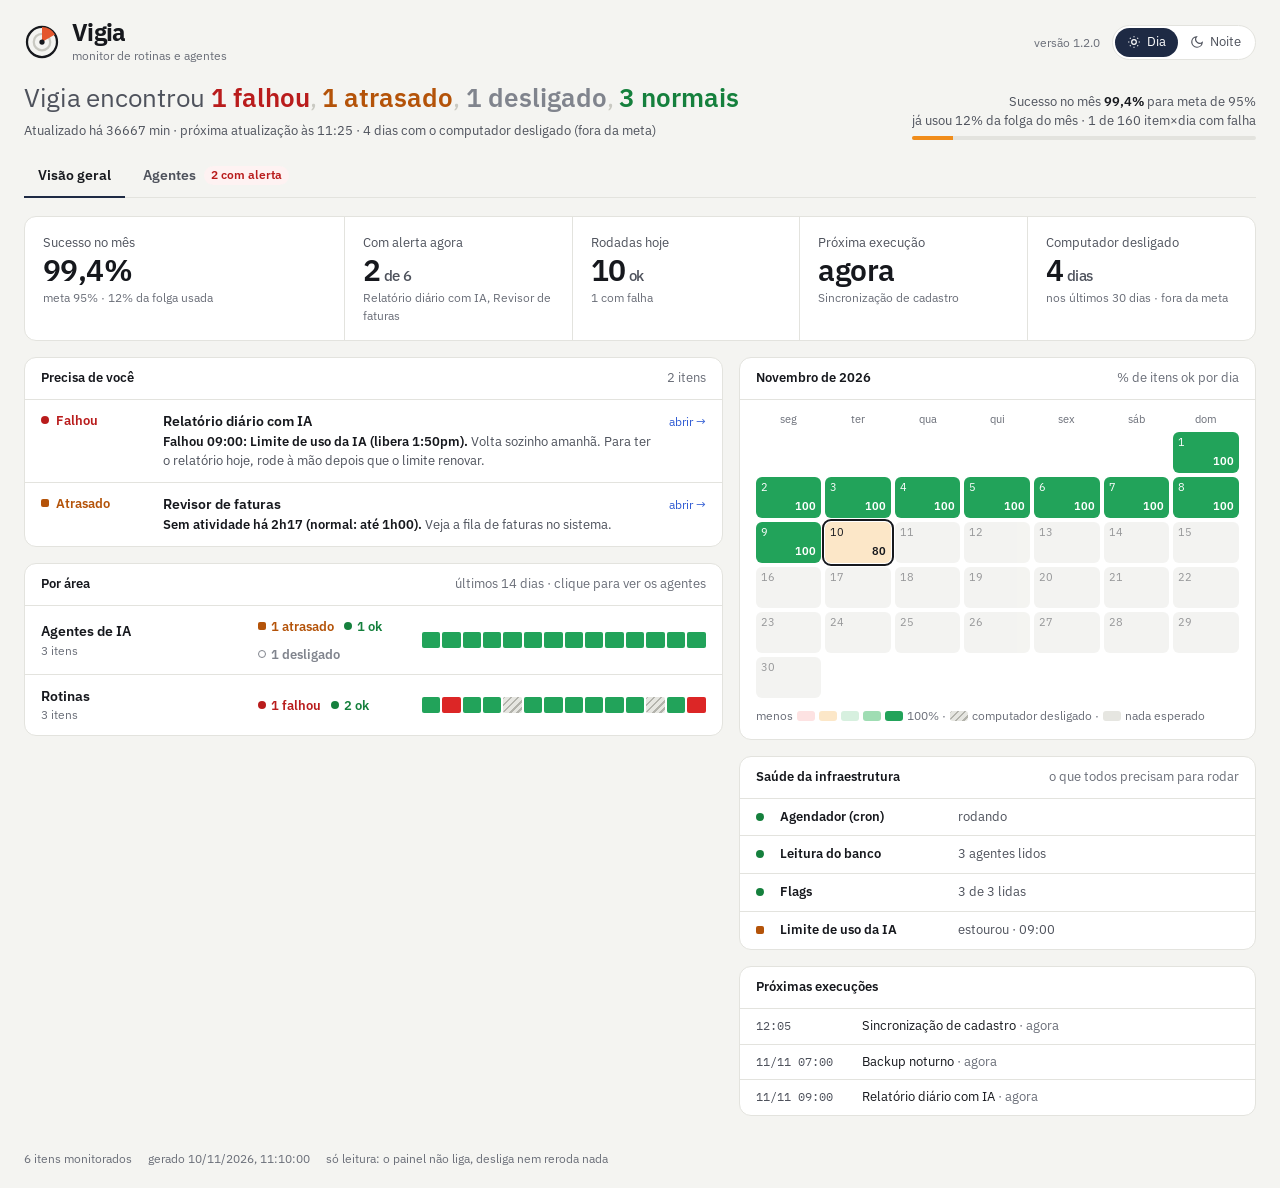
==== docs/index.html @ 1c8d9db0 "Vigia 1.2.0: cartões na aba Agentes Visão em cartões (padrão) com barra de batidas, disponibilidade " ====
<!DOCTYPE html>
<html lang="pt-BR"><head><meta charset="utf-8">
<meta name="viewport" content="width=device-width,initial-scale=1">
<meta http-equiv="refresh" content="300">
<title>Vigia</title>
<link rel="icon" href="data:image/svg+xml,%3Csvg%20xmlns%3D%22http%3A//www.w3.org/2000/svg%22%20viewBox%3D%220%200%2048%2048%22%3E%3Ccircle%20cx%3D%2224%22%20cy%3D%2224%22%20r%3D%2220%22%20fill%3D%22%23fff%22%20stroke%3D%22%23111%22%20stroke-width%3D%224%22/%3E%3Cpath%20d%3D%22M24%2024%20L24%204%20A20%2020%200%200%201%2041.3%2014%20Z%22%20fill%3D%22%23E4572E%22/%3E%3Ccircle%20cx%3D%2224%22%20cy%3D%2224%22%20r%3D%224.5%22%20fill%3D%22%23111%22/%3E%3C/svg%3E">
<link rel="preconnect" href="https://fonts.googleapis.com"><link rel="preconnect" href="https://fonts.gstatic.com" crossorigin>
<link href="https://fonts.googleapis.com/css2?family=IBM+Plex+Mono:wght@400;500&family=IBM+Plex+Sans:wght@400;500;600;700&display=swap" rel="stylesheet">

<style>
/* Tema neutro do Vigia (padrão do repositório). Para outro visual, copie esta pasta,
   troque os valores e aponte `tema = "caminho/da/pasta"` no vigia.toml. */
:root{
 --bg:#F4F4F1;--sf:#FFFFFF;--sf2:#F1F1EE;--ln:#E3E3DE;--ln2:#C9C9C2;
 --tx:#16181D;--mu:#4E525C;--dim:#6A6E78;
 --pri:#1E2A44;--pri2:#2F5BD3;--linha:#2F5BD3;--pill-tx:#FFFFFF;--varre:#E4572E;
 --ok:#15803D;--late:#B45309;--er:#B91C1C;
 --ok-cel:#22A35A;--late-cel:#F08C1A;--er-cel:#DC2626;--off:#80848D;
 --sel:#EEF1F8;--cel-none:#E6E6E1;--cel-pc:#B3B3AC;--grid:#E3E3DE;--eixo:#6A6E78;--cursor:#80848D;--foco:#16181D;
 --faixa:#2F5BD31A;
 --acao-er-bg:#FEF2F2;--acao-er-ln:#FECACA;--acao-er-tx:#450A0A;--acao-late-bg:#FFF7ED;--acao-late-ln:#FED7AA;--acao-late-tx:#431407;
 --sombra:#16181D40;
 --ease:cubic-bezier(.16,1,.3,1);
 --font:'IBM Plex Sans',ui-sans-serif,sans-serif;--mono:'IBM Plex Mono',ui-monospace,monospace;
}
[data-tema="noite"]{
 --cal-1:#4A1D22;--cal-2:#4A3416;--cal-3:#1C3B2A;--cal-4:#1E6B40;--cal-5:#22A35A;
 --bg:#111317;--sf:#1A1D23;--sf2:#22262D;--ln:#2B3038;--ln2:#3A404A;
 --tx:#ECEDEF;--mu:#A4A9B3;--dim:#878C96;
 --pri:#3B66E0;--pri2:#6E92F0;--linha:#7FA0F4;--pill-tx:#FFFFFF;
 --ok:#4ADE80;--late:#FBA94C;--er:#F87171;
 --ok-cel:#22A35A;--late-cel:#F08C1A;--er-cel:#EF4444;--off:#7A808A;
 --sel:#1E2738;--cel-none:#262A31;--cel-pc:#3E444E;--grid:#2B3038;--eixo:#878C96;--cursor:#A4A9B3;--foco:#ECEDEF;
 --faixa:#7FA0F41F;
 --acao-er-bg:#EF44441A;--acao-er-ln:#F8717140;--acao-er-tx:#ECEDEF;--acao-late-bg:#F08C1A1A;--acao-late-ln:#FBA94C40;--acao-late-tx:#ECEDEF;
 --sombra:#000A;
}

*{box-sizing:border-box}
body{margin:0;background:var(--bg);color:var(--tx);font:14px/1.45 var(--font);font-variant-numeric:tabular-nums;padding:20px 24px;transition:background-color .3s,color .3s}
.wrap{max-width:1400px;margin:auto}
.mono{font-family:var(--mono)}.mu{color:var(--mu)}.dim{color:var(--dim)}
.ok{color:var(--ok)}.late{color:var(--late)}.er,.nr{color:var(--er)}.off,.none{color:var(--off)}.run{color:var(--pri2)}
button{font:inherit;color:inherit;background:none;border:0;cursor:pointer;padding:0}
:focus-visible{outline:2px solid var(--pri2);outline-offset:2px;border-radius:4px}
kbd{font-family:var(--mono);font-size:11px;border:1px solid var(--ln);border-bottom-width:2px;border-radius:4px;padding:0 5px;color:var(--mu)}
/* marca */
.topo{display:flex;align-items:center;gap:12px;margin-bottom:18px}
.marca{display:flex;align-items:center;gap:12px}
.marca .mk{width:36px;height:36px;flex:none}
.marca .wm{font-size:24px;font-weight:700;letter-spacing:-.03em;line-height:1}
.marca .end{display:flex;align-items:center;gap:6px;color:var(--dim);font-size:12px;margin-top:3px}
.varre{transform-origin:24px 24px;animation:varre 2.6s cubic-bezier(.45,0,.55,1) 1}
@keyframes varre{from{transform:rotate(-360deg)}to{transform:rotate(0)}}
.marca.alerta .varre{animation:varre 2.6s linear infinite}
.versao{margin-left:auto;font-size:12px;color:var(--dim);text-align:right}
.versao a{color:var(--pri2)}
.novo-v{display:none;background:var(--acao-late-bg);border:1px solid var(--acao-late-ln);color:var(--acao-late-tx);border-radius:9999px;padding:3px 10px;font-size:12px;margin-left:8px}
.tema{display:inline-flex;background:var(--sf);border:1px solid var(--ln);border-radius:9999px;padding:2px}
.tema button{padding:5px 12px;border-radius:9999px;color:var(--mu);font-size:13px;display:inline-flex;align-items:center;gap:6px}
.tema button.on{background:var(--pri);color:var(--pill-tx)}
.tema svg{width:14px;height:14px}
/* abas */
.abas{display:flex;gap:4px;border-bottom:1px solid var(--ln);margin:0 0 18px}
.abas button{padding:9px 14px 10px;font-size:14px;font-weight:600;color:var(--mu);border-bottom:2px solid transparent;margin-bottom:-1px;display:inline-flex;gap:8px;align-items:center}
.abas button.on{color:var(--tx);border-color:var(--pri)}
.abas button:hover{color:var(--tx)}
.abas .ct{font-size:11.5px;font-weight:600;border-radius:9999px;padding:1px 7px;background:var(--sf2);color:var(--mu)}
.abas .ct.er{background:var(--acao-er-bg);color:var(--er)}
.aba{display:none}.aba.on{display:block}
/* visão geral */
.kpis{display:grid;grid-template-columns:1.4fr repeat(4,1fr);background:var(--sf);border:1px solid var(--ln);border-radius:12px;margin-bottom:16px}
.kpi{padding:16px 18px}.kpi+.kpi{border-left:1px solid var(--ln)}
.kpi .l{font-size:12.5px;color:var(--mu)}.kpi .v{font-size:30px;font-weight:600;letter-spacing:-.02em;line-height:1.15;margin:2px 0}.kpi .c{font-size:12px;color:var(--dim)}
.kpi .v small{font-size:15px;font-weight:500;color:var(--mu)}
.geral{display:grid;grid-template-columns:minmax(0,1.35fr) minmax(0,1fr);gap:16px;align-items:start}
.bloco{background:var(--sf);border:1px solid var(--ln);border-radius:12px;overflow:hidden;margin-bottom:16px}
.bloco h3{margin:0;padding:11px 16px;font-size:13px;font-weight:600;border-bottom:1px solid var(--ln);display:flex;justify-content:space-between;gap:12px}
.bloco h3 span{font-weight:400;color:var(--dim)}
.pend{display:grid;grid-template-columns:110px 1fr auto;gap:12px;padding:11px 16px;border-top:1px solid var(--ln);align-items:start;cursor:pointer}
.pend:first-of-type{border-top:0}.pend:hover{background:var(--sf2)}
.pend .n{font-weight:600}.pend .a{font-size:13px;color:var(--mu);margin-top:2px}.pend .a b{font-weight:600;color:var(--tx)}
.pend .ir{font-size:12px;color:var(--pri2);white-space:nowrap;padding-top:2px}
.limpo{padding:16px;color:var(--ok);font-weight:600}
.areas .ar{display:grid;grid-template-columns:minmax(150px,1fr) 150px minmax(0,1.4fr);gap:14px;padding:11px 16px;border-top:1px solid var(--ln);align-items:center;cursor:pointer}
.areas .ar:first-of-type{border-top:0}.areas .ar:hover{background:var(--sf2)}
.ar .nm2{font-weight:600}.ar .nm2 small{display:block;font-weight:400;color:var(--dim);font-size:12px}
.ar .cont{display:flex;gap:10px;font-size:12.5px;flex-wrap:wrap}
.ar .cont span{display:inline-flex;align-items:center;gap:5px;font-weight:600}
.mini{display:grid;grid-template-columns:repeat(14,1fr);gap:2px;height:16px}
.mini i{border-radius:2px;background:var(--cel-none)}
.cal{padding:12px 16px 14px}
.cal .sem{display:grid;grid-template-columns:repeat(7,1fr);gap:4px;font-size:11px;color:var(--dim);text-align:center;margin-bottom:4px}
.cal .dias{display:grid;grid-template-columns:repeat(7,1fr);gap:4px}
.cal .d{aspect-ratio:1.6;border-radius:6px;background:var(--cel-none);position:relative;font-size:11px;color:var(--tx);padding:3px 5px;cursor:default}
.cal .d.vz{background:none}
.cal .d .p{position:absolute;right:5px;bottom:3px;font-weight:600;font-size:11px}
.cal .d.hoje{outline:2px solid var(--tx);outline-offset:1px}
.cal .d.pc{background:repeating-linear-gradient(135deg,var(--cel-pc) 0 2px,var(--cel-none) 2px 5px)}
.cal .leg2{display:flex;gap:4px;align-items:center;font-size:11.5px;color:var(--dim);margin-top:10px;flex-wrap:wrap}
.cal .leg2 i{width:18px;height:10px;border-radius:3px;display:inline-block}
.sd{display:grid;grid-template-columns:1fr;}
.sd .s{display:grid;grid-template-columns:16px 170px 1fr;gap:8px;padding:9px 16px;border-top:1px solid var(--ln);font-size:13px;align-items:baseline}
.sd .s:first-of-type{border-top:0}
.sd .s b{font-weight:600}.sd .s>span:last-child{color:var(--mu)}
.prox .p2{display:grid;grid-template-columns:96px 1fr;gap:10px;padding:8px 16px;border-top:1px solid var(--ln);font-size:13px}
.prox .p2:first-of-type{border-top:0}.prox .p2 .t{font-family:var(--mono);font-size:12px;color:var(--mu)}
@media (max-width:1000px){.geral{grid-template-columns:1fr}.kpis{grid-template-columns:repeat(2,1fr)}.kpi:nth-child(odd){border-left:0}.kpi{border-top:1px solid var(--ln)}}
/* cartões dos agentes (da Central de Agentes) */
.vis{display:inline-flex;background:var(--sf);border:1px solid var(--ln);border-radius:9999px;padding:2px}
.vis button,.filt button{padding:5px 14px;border-radius:9999px;color:var(--mu);font-size:13px}
.vis button.on{background:var(--pri);color:var(--pill-tx)}
.filt{display:inline-flex;gap:6px}
.filt button{border:1px solid var(--ln);background:var(--sf)}
.filt button.on{background:var(--tx);border-color:var(--tx);color:var(--sf)}
.cards .gt{font-size:13px;font-weight:600;color:var(--mu);margin:4px 2px 10px;display:flex;gap:8px;align-items:baseline}
.cards .gt span{font-weight:400;color:var(--dim);font-size:12px}
.cards .gr{display:grid;grid-template-columns:repeat(auto-fill,minmax(300px,1fr));gap:14px;margin-bottom:22px}
.card{background:var(--sf);border:1px solid var(--ln);border-radius:12px;padding:14px 16px 12px;cursor:pointer;transition:border-color .15s,box-shadow .15s,opacity .25s;display:flex;flex-direction:column;gap:10px;position:relative}
.card:hover{border-color:var(--ln2);box-shadow:0 6px 18px -12px var(--sombra)}
.card.sel{border-color:var(--pri);box-shadow:0 0 0 1px var(--pri)}
.card.dimmed{opacity:.35}.card.hide{display:none}
.card.st-er,.card.st-nr{border-color:var(--acao-er-ln)}.card.st-late{border-color:var(--acao-late-ln)}
.card .c1{display:flex;align-items:flex-start;gap:10px}
.card .nm3{font-weight:600;font-size:15px;line-height:1.25}.card .tp{font-size:12px;color:var(--dim);margin-top:2px}
.chip{margin-left:auto;font-size:12px;font-weight:600;border-radius:9999px;padding:3px 10px;white-space:nowrap;display:inline-flex;align-items:center;gap:6px;flex:none}
.chip i{width:7px;height:7px;border-radius:50%;background:currentColor}
.chip.ok{background:#22C55E1F}.chip.late{background:var(--acao-late-bg)}.chip.er,.chip.nr{background:var(--acao-er-bg)}
.chip.run{background:#0055FF14}.chip.off,.chip.none{background:var(--sf2)}
.card .msg{font-size:13.5px;color:var(--tx);min-height:20px}
.batidas{display:grid;gap:2px;height:26px;align-items:end}
.batidas i{border-radius:2px;background:var(--ok-cel);height:100%}
.batidas i.late{background:var(--late-cel);height:60%}.batidas i.er,.batidas i.nr{background:var(--er-cel)}
.batidas i.none{background:var(--cel-none)}.batidas i.run{background:var(--pri)}
.bleg{display:flex;justify-content:space-between;font-size:11.5px;color:var(--dim);margin-top:-4px}
.st4{display:grid;grid-template-columns:repeat(4,1fr);border-top:1px solid var(--ln);padding-top:9px;gap:6px}
.st4 .l{font-size:11.5px;color:var(--dim);white-space:nowrap}.st4 .v{font-size:14px;font-weight:600;white-space:nowrap;overflow:hidden;text-overflow:ellipsis}
.main.aberto .cards .gr{grid-template-columns:1fr}
.main.aberto .card .batidas,.main.aberto .card .bleg,.main.aberto .card .st4,.main.aberto .card .msg{display:none}
/* topo: a frase é o filtro */
.head{display:flex;align-items:flex-end;justify-content:space-between;gap:24px;margin-bottom:16px;flex-wrap:wrap}
.frase{font-size:26px;font-weight:600;letter-spacing:-.01em;line-height:1.2}
.frase button{border-bottom:2px solid transparent;transition:border-color .2s}
.frase button:hover,.frase button.on{border-color:currentColor}
.frase .sep{color:var(--ln2);font-weight:400}
.sub{color:var(--mu);font-size:13px;margin-top:6px}
.meta{min-width:280px;text-align:right;font-size:13px;color:var(--mu)}
.meta b{color:var(--tx);font-weight:600}
.bar{height:4px;background:var(--ln);border-radius:9999px;margin-top:6px;overflow:hidden}.bar i{display:block;height:100%;background:var(--late-cel)}
.bar i.cheia{background:var(--er-cel)}
/* controles */
.ctl{display:flex;gap:16px;align-items:center;margin-bottom:12px;font-size:13px;flex-wrap:wrap}
.seg{display:inline-flex;background:var(--sf);border:1px solid var(--ln);border-radius:9999px;padding:2px;position:relative}
.seg button{padding:5px 14px;border-radius:9999px;color:var(--mu);position:relative;z-index:1;transition:color .2s}
.seg button.on{color:var(--pill-tx)}
.seg .pill{position:absolute;top:2px;bottom:2px;background:var(--pri);border-radius:9999px;transition:left .35s var(--ease),width .35s var(--ease)}
.busca{background:var(--sf);border:1px solid var(--ln);border-radius:9999px;padding:6px 14px;color:var(--tx);font:inherit;width:220px}
.atalhos{margin-left:auto;color:var(--dim);font-size:12px;display:flex;gap:12px;flex-wrap:wrap}
/* principal */
.main{position:relative;display:grid;grid-template-columns:minmax(0,1fr) 380px;gap:16px}
.mtx{background:var(--sf);border:1px solid var(--ln);border-radius:12px;overflow:hidden}
.grupo{padding:9px 14px 5px;font-size:11.5px;font-weight:600;color:var(--dim);letter-spacing:.04em;text-transform:uppercase;border-top:1px solid var(--ln)}
.grupo:first-of-type{border-top:0}
.row{display:grid;grid-template-columns:118px 210px 1fr 92px;align-items:center;gap:12px;padding:0 14px;height:44px;border-top:1px solid var(--ln);cursor:pointer;transition:background .15s,opacity .25s}
.row.hd{height:34px;border-top:0;cursor:default;font-size:12px;color:var(--dim)}
.row:not(.hd):hover{background:var(--sf2)}
.row.sel{background:var(--sel);box-shadow:inset 0 0 0 1px var(--pri)}
.row.dimmed{opacity:.28}.row.hide{display:none}
.st{font-size:12.5px;font-weight:600;display:flex;align-items:center;gap:7px;white-space:nowrap}
.st i{width:8px;height:8px;border-radius:50%;background:currentColor;flex:none}
.st.late i{border-radius:2px}.st.off i,.st.none i{background:none;border:1.5px solid currentColor}
.st.nr i{border-radius:0;transform:rotate(45deg);width:7px;height:7px}
.st.run i{animation:pulsa 1.2s infinite}
@keyframes pulsa{50%{opacity:.3}}
.nm{font-weight:500;white-space:nowrap;overflow:hidden;text-overflow:ellipsis}.nm small{color:var(--dim);font-weight:400;margin-left:6px}
.cells{display:grid;gap:3px;height:22px}
.cell{border-radius:3px;background:var(--ok-cel);opacity:.9;transition:transform .15s,opacity .15s}
.cell:hover{transform:scaleY(1.25);opacity:1}
.cells{align-items:end}.cell{height:100%}
.cell.late{background:var(--late-cel);height:55%}
.cell.er{background:repeating-linear-gradient(45deg,var(--er-cel) 0 3px,var(--er-cel2,#ffffff73) 3px 4.5px),var(--er-cel)}.cell.none{background:var(--cel-none);opacity:1}
.cell.pc{background:repeating-linear-gradient(135deg,var(--cel-pc) 0 2px,var(--cel-none) 2px 5px);opacity:1}
.cell.focus{outline:2px solid var(--tx);outline-offset:1px}
.ult{font-family:var(--mono);font-size:12px;color:var(--mu);text-align:right}
.days{display:grid;gap:3px;font-family:var(--mono);font-size:10.5px;color:var(--dim)}.days span{text-align:center}
.leg{display:flex;gap:14px;font-size:12px;color:var(--dim);padding:8px 14px;border-top:1px solid var(--ln);flex-wrap:wrap}
.leg span{display:inline-flex;align-items:center;gap:6px}.leg i{width:12px;height:12px;border-radius:3px;display:inline-block}
/* registro */
.log{background:var(--sf);border:1px solid var(--ln);border-radius:12px;overflow:hidden;align-self:start;max-height:calc(100vh - 220px);overflow-y:auto}
.log h3{margin:0;padding:11px 14px;font-size:13px;font-weight:600;border-bottom:1px solid var(--ln);display:flex;justify-content:space-between;position:sticky;top:0;background:var(--sf)}
.log h3 span{font-weight:400;color:var(--dim)}
.ev{display:grid;grid-template-columns:44px 1fr;gap:10px;padding:7px 14px;border-top:1px solid var(--ln);cursor:pointer;transition:background .15s,opacity .25s}
.ev:first-of-type{border-top:0}.ev:hover,.ev.hl{background:var(--sf2)}.ev.dimmed{opacity:.25}
.ev .t{font-family:var(--mono);font-size:12px;color:var(--dim);padding-top:1px}
.ev .w{font-weight:500}.ev .m{font-size:12.5px;color:var(--mu)}
.ev.er .w,.ev.nr .w{color:var(--er)}.ev.late .w{color:var(--late)}
/* detalhe */
.det{position:absolute;top:0;right:0;width:calc(100% - 372px);background:var(--sf);border:1px solid var(--ln2);border-radius:12px;
 box-shadow:-24px 0 48px -28px var(--sombra);transform:translateX(40px);opacity:0;pointer-events:none;transition:transform .45s var(--ease),opacity .3s var(--ease);z-index:5}
.det.on{transform:none;opacity:1;pointer-events:auto}
.main.aberto .row{grid-template-columns:112px 210px 0 0;gap:8px}
.main.aberto .cells,.main.aberto .ult,.main.aberto .days{visibility:hidden}
.dc{transition:opacity .18s}.dc.troca{opacity:0}
.dh{display:flex;align-items:flex-start;gap:12px;padding:16px 18px 10px}
.crumb{font-size:13px;color:var(--mu)}.crumb button{color:var(--mu)}.crumb button:hover{color:var(--tx)}.crumb b{color:var(--tx);font-weight:600}
.dt{font-size:20px;font-weight:600;margin:4px 0}
.what{font-size:13.5px;color:var(--mu);max-width:72ch}
.acao{margin:10px 18px 0;padding:10px 12px;border-radius:12px;background:var(--acao-er-bg);border:1px solid var(--acao-er-ln);color:var(--acao-er-tx);font-size:13.5px}
.acao.late{background:var(--acao-late-bg);border-color:var(--acao-late-ln);color:var(--acao-late-tx)}
.acao b{font-weight:600;color:var(--er)}.acao.late b{color:var(--late)}
.x{margin-left:auto;color:var(--mu);font-size:13px;border:1px solid var(--ln2);border-radius:9999px;padding:3px 12px;flex:none}.x:hover{color:var(--tx);border-color:var(--mu)}
.nums{display:grid;grid-template-columns:repeat(4,1fr);margin:14px 18px 0;border-top:1px solid var(--ln);border-bottom:1px solid var(--ln)}
.nums>div{padding:10px 12px 10px 0}.nums>div+div{padding-left:14px;border-left:1px solid var(--ln)}
.nums .v{font-size:22px;font-weight:600;white-space:nowrap}.nums .l{font-size:12.5px;color:var(--mu)}.nums .c{font-size:12px;color:var(--dim)}
.sec{display:flex;justify-content:space-between;align-items:baseline;margin:16px 18px 6px;font-size:13px;font-weight:600;gap:12px}
.sec span{font-weight:400;color:var(--dim);font-size:12px}
.chart{margin:0 18px;position:relative}
svg{display:block;width:100%;overflow:visible}
.tip{position:absolute;pointer-events:none;background:var(--sf);border:1px solid var(--ln2);border-radius:8px;padding:5px 9px;font-size:12.5px;opacity:0;transition:opacity .1s;white-space:nowrap;box-shadow:0 4px 14px -6px var(--sombra);z-index:3}
.runs{margin:0 18px 16px}
.rd{border-top:1px solid var(--ln);font-size:13px}
.rd summary{display:grid;grid-template-columns:96px 84px 1fr 70px;gap:10px;padding:7px 0;align-items:baseline;cursor:pointer;list-style:none}
.rd summary::-webkit-details-marker{display:none}
.rd .t{font-family:var(--mono);font-size:12px;color:var(--mu)}.rd .d{text-align:right;color:var(--dim);font-family:var(--mono);font-size:12px}
.rd .s{font-weight:600;font-size:12.5px}
.rd pre{white-space:pre-wrap;word-break:break-word;font:12px/1.5 var(--mono);background:var(--sf2);border-radius:8px;padding:10px;margin:0 0 10px;max-height:300px;overflow:auto}
.rd .arq{font:11px var(--mono);color:var(--dim);margin:-4px 0 6px}
.vazio{color:var(--dim);font-size:13px;padding:10px 0}
.rodape{margin-top:18px;font-size:12px;color:var(--dim);display:flex;gap:16px;flex-wrap:wrap}
@media (max-width:1000px){.main{grid-template-columns:1fr}.det{position:fixed;inset:0;width:auto;border-radius:0;overflow:auto}.main.aberto .row{grid-template-columns:118px 1fr 0 0}.log{max-height:none}}
@media (max-width:640px){body{padding:16px}.row{grid-template-columns:100px 1fr 70px;}.row .cells,.row .days{display:none}.atalhos{display:none}.frase{font-size:21px}.nums{grid-template-columns:repeat(2,1fr)}.meta{text-align:left}}
@media (prefers-reduced-motion:reduce){*{transition:none!important;animation:none!important}}
</style></head><body><div class="wrap">

<div class="topo">
 <div class="marca" id="marca"><svg viewBox="0 0 48 48" class="mk" aria-hidden="true"><circle cx="24" cy="24" r="20" fill="none" stroke="var(--tx)" stroke-width="3"/><circle cx="24" cy="24" r="11" fill="none" stroke="var(--ln2)" stroke-width="3"/><path class="varre" d="M24 24 L24 4 A20 20 0 0 1 41.3 14 Z" fill="var(--varre)"/><circle cx="24" cy="24" r="3.5" fill="var(--tx)"/></svg>
  <div><div class="wm">Vigia</div><div class="end"><span>monitor de rotinas e agentes</span></div></div></div>
 <div class="versao"><span id="versao"></span><a class="novo-v" id="novov" target="_blank" rel="noopener"></a></div>
 <div class="tema" id="tema" role="group" aria-label="Tema">
  <button data-t="dia" aria-pressed="true"><svg viewBox="0 0 24 24" fill="none" stroke="currentColor" stroke-width="2"><circle cx="12" cy="12" r="4"/><path d="M12 2v2M12 20v2M4.9 4.9l1.4 1.4M17.7 17.7l1.4 1.4M2 12h2M20 12h2M4.9 19.1l1.4-1.4M17.7 6.3l1.4-1.4"/></svg>Dia</button>
  <button data-t="noite" aria-pressed="false"><svg viewBox="0 0 24 24" fill="none" stroke="currentColor" stroke-width="2"><path d="M21 12.8A9 9 0 1 1 11.2 3a7 7 0 0 0 9.8 9.8z"/></svg>Noite</button>
 </div>
</div>

<div class="head">
 <div><div class="frase" id="frase"></div><div class="sub" id="sub"></div></div>
 <div class="meta" id="meta"></div>
</div>

<nav class="abas" id="abas" role="tablist">
 <button data-aba="geral" role="tab">Visão geral</button>
 <button data-aba="agentes" role="tab">Agentes <span class="ct" id="ct-ag"></span></button>
</nav>

<section class="aba" id="aba-geral" role="tabpanel">
 <div class="kpis" id="kpis"></div>
 <div class="geral">
  <div>
   <div class="bloco"><h3>Precisa de você <span id="pend-n"></span></h3><div id="pend"></div></div>
   <div class="bloco areas"><h3>Por área <span>últimos 14 dias · clique para ver os agentes</span></h3><div id="areas"></div></div>
  </div>
  <div>
   <div class="bloco"><h3 id="cal-t">Mês</h3><div class="cal" id="cal"></div></div>
   <div class="bloco"><h3>Saúde da infraestrutura <span>o que todos precisam para rodar</span></h3><div class="sd" id="saude"></div></div>
   <div class="bloco prox"><h3>Próximas execuções</h3><div id="prox"></div></div>
  </div>
 </div>
</section>

<section class="aba" id="aba-agentes" role="tabpanel">

<div class="ctl">
 <div class="seg" id="per"><span class="pill"></span><button data-d="1">Hoje</button><button data-d="7">7 dias</button><button data-d="14" class="on">14 dias</button><button data-d="30">30 dias</button></div>
 <div class="vis" id="vis" role="group" aria-label="Ver como"><button data-v="cartoes">Cartões</button><button data-v="tabela">Tabela</button></div>
 <div class="filt" id="filt"><button data-g="">Todos</button><button data-g="atencao">Precisa de atenção</button><button data-g="func">Funcionando</button></div>
 <input class="busca" id="busca" placeholder="Buscar agente ou rotina" aria-label="Buscar">
 <div class="atalhos"><span><kbd>↑</kbd><kbd>↓</kbd> navegar</span><span><kbd>Enter</kbd> abrir</span><span><kbd>←</kbd><kbd>→</kbd> dia</span><span><kbd>/</kbd> buscar</span><span><kbd>1</kbd><kbd>2</kbd> abas</span><span><kbd>T</kbd> tema</span><span><kbd>Esc</kbd> voltar</span></div>
</div>

<div class="main" id="main">
 <div><div class="cards" id="cards"></div><div class="mtx" id="mtx"></div></div>
 <div class="log" id="log"></div>
 <div class="det" id="det" role="dialog" aria-label="Detalhe"><div class="dc" id="dc"></div></div>
</div>
</section>
<div class="rodape" id="rodape"></div>

<script>
const D={"titulo": "Vigia", "subtitulo": "", "versao": "1.2.0", "gerado": "2026-11-10T11:10:00", "intervalo_min": 15, "meta": 0.95, "sucesso_mes": 0.99375, "folga_usada": 0.12499999999999989, "ok_mes": 159, "ruim_mes": 1, "pc_dias": 4, "itens": [{"k": "relatorio", "nome": "Relatório diário com IA", "area": "Rotinas", "tipo": "rotina seg–sáb 9h", "fonte": "log_texto", "st": "er", "motivo": "Limite de uso da IA (libera 1:50pm)", "ult": "09:00", "oque": "Resume o dia anterior em um relatório e salva em HTML.", "acao": "<b>Falhou 09:00: Limite de uso da IA (libera 1:50pm).<\/b> Volta sozinho amanhã. Para ter o relatório hoje, rode à mão depois que o limite renovar.", "dias": ["er", "ok", "none", "ok", "ok", "ok", "ok", "ok", "ok", "none", "ok", "ok", "ok", "ok", "ok", "ok", "none", "ok", "ok", "ok", "ok", "none", "none", "none", "none", "none", "none", "none", "none", "none"], "vol": [0, 1, 0, 1, 1, 1, 1, 1, 1, 0, 1, 1, 1, 1, 1, 1, 0, 1, 1, 1, 1, 0, 0, 0, 0, 0, 0, 0, 0, 0], "volNome": "rodadas ok por dia", "nums": [["87,5%", "sucesso no mês", "7 de 8 rodadas"], ["8 s", "última duração", "normal: 3 min 38 s a 4 min 51 s"], ["1", "falha seguida", "desde a última ok"], ["11/11", "próxima rodada", "seg–sáb 9h"]], "rodadas": {"20": [["09:00", "ok", "Terminou bem", "3 min 58 s", "relatório gerado: 23 itens\nclaude exit=0 Wed Oct 21 09:03:58 -03 2026", "/root/manutencao/painel-agentes/app/exemplos/logs/relatorio/log-2026-10-21.txt"]], "19": [["09:00", "ok", "Terminou bem", "2 min 41 s", "relatório gerado: 20 itens\nclaude exit=0 Thu Oct 22 09:02:41 -03 2026", "/root/manutencao/painel-agentes/app/exemplos/logs/relatorio/log-2026-10-22.txt"]], "18": [["09:00", "ok", "Terminou bem", "4 min 47 s", "relatório gerado: 26 itens\nclaude exit=0 Fri Oct 23 09:04:47 -03 2026", "/root/manutencao/painel-agentes/app/exemplos/logs/relatorio/log-2026-10-23.txt"]], "17": [["09:00", "ok", "Terminou bem", "4 min 06 s", "relatório gerado: 15 itens\nclaude exit=0 Sat Oct 24 09:04:06 -03 2026", "/root/manutencao/painel-agentes/app/exemplos/logs/relatorio/log-2026-10-24.txt"]], "15": [["09:00", "ok", "Terminou bem", "4 min 51 s", "relatório gerado: 14 itens\nclaude exit=0 Mon Oct 26 09:04:51 -03 2026", "/root/manutencao/painel-agentes/app/exemplos/logs/relatorio/log-2026-10-26.txt"]], "14": [["09:00", "ok", "Terminou bem", "5 min 10 s", "relatório gerado: 21 itens\nclaude exit=0 Tue Oct 27 09:05:10 -03 2026", "/root/manutencao/painel-agentes/app/exemplos/logs/relatorio/log-2026-10-27.txt"]], "13": [["09:00", "ok", "Terminou bem", "4 min 57 s", "relatório gerado: 23 itens\nclaude exit=0 Wed Oct 28 09:04:57 -03 2026", "/root/manutencao/painel-agentes/app/exemplos/logs/relatorio/log-2026-10-28.txt"]], "12": [["09:00", "ok", "Terminou bem", "2 min 47 s", "relatório gerado: 18 itens\nclaude exit=0 Thu Oct 29 09:02:47 -03 2026", "/root/manutencao/painel-agentes/app/exemplos/logs/relatorio/log-2026-10-29.txt"]], "11": [["09:00", "ok", "Terminou bem", "5 min 19 s", "relatório gerado: 13 itens\nclaude exit=0 Fri Oct 30 09:05:19 -03 2026", "/root/manutencao/painel-agentes/app/exemplos/logs/relatorio/log-2026-10-30.txt"]], "10": [["09:00", "ok", "Terminou bem", "3 min 44 s", "relatório gerado: 19 itens\nclaude exit=0 Sat Oct 31 09:03:44 -03 2026", "/root/manutencao/painel-agentes/app/exemplos/logs/relatorio/log-2026-10-31.txt"]], "8": [["09:00", "ok", "Terminou bem", "3 min 29 s", "relatório gerado: 14 itens\nclaude exit=0 Mon Nov  2 09:03:29 -03 2026", "/root/manutencao/painel-agentes/app/exemplos/logs/relatorio/log-2026-11-02.txt"]], "7": [["09:00", "ok", "Terminou bem", "4 min 07 s", "relatório gerado: 15 itens\nclaude exit=0 Tue Nov  3 09:04:07 -03 2026", "/root/manutencao/painel-agentes/app/exemplos/logs/relatorio/log-2026-11-03.txt"]], "6": [["09:00", "ok", "Terminou bem", "4 min 26 s", "relatório gerado: 20 itens\nclaude exit=0 Wed Nov  4 09:04:26 -03 2026", "/root/manutencao/painel-agentes/app/exemplos/logs/relatorio/log-2026-11-04.txt"]], "5": [["09:00", "ok", "Terminou bem", "3 min 11 s", "relatório gerado: 23 itens\nclaude exit=0 Thu Nov  5 09:03:11 -03 2026", "/root/manutencao/painel-agentes/app/exemplos/logs/relatorio/log-2026-11-05.txt"]], "4": [["09:00", "ok", "Terminou bem", "4 min", "relatório gerado: 23 itens\nclaude exit=0 Fri Nov  6 09:04:00 -03 2026", "/root/manutencao/painel-agentes/app/exemplos/logs/relatorio/log-2026-11-06.txt"]], "3": [["09:00", "ok", "Terminou bem", "3 min 38 s", "relatório gerado: 18 itens\nclaude exit=0 Sat Nov  7 09:03:38 -03 2026", "/root/manutencao/painel-agentes/app/exemplos/logs/relatorio/log-2026-11-07.txt"]], "1": [["09:00", "ok", "Terminou bem", "5 min 05 s", "relatório gerado: 14 itens\nclaude exit=0 Mon Nov  9 09:05:05 -03 2026", "/root/manutencao/painel-agentes/app/exemplos/logs/relatorio/log-2026-11-09.txt"]], "0": [["09:00", "er", "Limite de uso da IA (libera 1:50pm)", "8 s", "You've hit your 5-hour limit · resets 1:50pm (America/Sao_Paulo)\nclaude exit=1 Tue Nov 10 09:00:08 -03 2026", "/root/manutencao/painel-agentes/app/exemplos/logs/relatorio/log-2026-11-10.txt"]]}, "durs": [238, 161, 287, 246, 291, 310, 297, 167, 319, 224, 209, 247, 266, 191, 240, 218, 305], "ok_mes": 7, "ruim_mes": 1, "prox": "2026-11-11T09:00:00"}, {"k": "revisor", "nome": "Revisor de faturas", "area": "Agentes de IA", "tipo": "agente", "fonte": "sql", "st": "late", "motivo": "Sem atividade há 2h17 (normal: até 1h00)", "ult": "08:53", "oque": "Confere se cada fatura bate com o pedido e separa as que precisam de pessoa.", "acao": "<b>Sem atividade há 2h17 (normal: até 1h00).<\/b> Veja a fila de faturas no sistema.", "dias": ["ok", "ok", "ok", "none", "ok", "ok", "ok", "ok", "ok", "ok", "ok", "ok", "ok", "ok", "ok", "ok", "ok", "er", "ok", "ok", "ok", "ok", "ok", "er", "ok", "ok", "ok", "ok", "ok", "ok"], "vol": [28, 56, 5, 0, 62, 57, 61, 63, 60, 6, 6, 56, 62, 63, 62, 60, 7, 6, 65, 60, 58, 60, 63, 4, 1, 59, 55, 58, 52, 61], "volNome": "faturas revisadas por dia", "nums": [["28", "revisadas hoje", "normal: 58 a 62"], ["16 de 585", "não conseguiu ler", "14 dias"], ["50 de 585", "passadas para pessoa", "14 dias"], ["2h17", "sem atividade", "normal: até 1h00"]], "rodadas": {"13": [["19:00", "ok", "7 gravações", "", "", ""], ["18:00", "ok", "6 gravações", "", "", ""], ["17:00", "ok", "3 gravações", "", "", ""], ["16:00", "ok", "7 gravações", "", "", ""], ["15:00", "ok", "5 gravações", "", "", ""], ["14:00", "ok", "4 gravações", "", "", ""], ["13:00", "ok", "1 gravação", "", "", ""], ["12:00", "ok", "5 gravações", "", "", ""], ["11:00", "ok", "3 gravações", "", "", ""], ["10:00", "ok", "7 gravações", "", "", ""], ["09:00", "er", "9 gravações, 1 com erro: ", "", "", ""], ["08:00", "ok", "6 gravações", "", "", ""]], "12": [["19:00", "ok", "6 gravações", "", "", ""], ["18:00", "ok", "3 gravações", "", "", ""], ["17:00", "ok", "10 gravações", "", "", ""], ["16:00", "ok", "3 gravações", "", "", ""], ["15:00", "ok", "6 gravações", "", "", ""], ["14:00", "ok", "3 gravações", "", "", ""], ["13:00", "ok", "5 gravações", "", "", ""], ["12:00", "ok", "5 gravações", "", "", ""], ["11:00", "ok", "7 gravações", "", "", ""], ["10:00", "ok", "3 gravações", "", "", ""], ["09:00", "ok", "5 gravações", "", "", ""], ["08:00", "ok", "6 gravações", "", "", ""]], "11": [["19:00", "ok", "4 gravações", "", "", ""], ["18:00", "ok", "8 gravações", "", "", ""], ["17:00", "ok", "3 gravações", "", "", ""], ["16:00", "ok", "2 gravações", "", "", ""], ["15:00", "ok", "5 gravações", "", "", ""], ["14:00", "er", "10 gravações, 1 com erro: ", "", "", ""], ["13:00", "ok", "4 gravações", "", "", ""], ["12:00", "ok", "4 gravações", "", "", ""], ["11:00", "ok", "1 gravação", "", "", ""], ["10:00", "ok", "5 gravações", "", "", ""], ["09:00", "ok", "6 gravações", "", "", ""], ["08:00", "ok", "4 gravações", "", "", ""]], "10": [["19:00", "ok", "2 gravações", "", "", ""], ["17:00", "ok", "1 gravação", "", "", ""], ["14:00", "ok", "1 gravação", "", "", ""], ["13:00", "ok", "1 gravação", "", "", ""], ["09:00", "ok", "1 gravação", "", "", ""]], "9": [["15:00", "ok", "1 gravação", "", "", ""], ["14:00", "ok", "1 gravação", "", "", ""], ["12:00", "ok", "1 gravação", "", "", ""], ["10:00", "ok", "2 gravações", "", "", ""], ["08:00", "ok", "1 gravação", "", "", ""]], "8": [["19:00", "ok", "4 gravações", "", "", ""], ["18:00", "er", "7 gravações, 1 com erro: ", "", "", ""], ["17:00", "ok", "7 gravações", "", "", ""], ["16:00", "ok", "3 gravações", "", "", ""], ["15:00", "ok", "5 gravações", "", "", ""], ["14:00", "ok", "6 gravações", "", "", ""], ["13:00", "ok", "7 gravações", "", "", ""], ["12:00", "ok", "5 gravações", "", "", ""], ["11:00", "ok", "2 gravações", "", "", ""], ["10:00", "ok", "6 gravações", "", "", ""], ["09:00", "ok", "5 gravações", "", "", ""], ["08:00", "ok", "3 gravações", "", "", ""]], "7": [["19:00", "ok", "11 gravações", "", "", ""], ["18:00", "ok", "5 gravações", "", "", ""], ["17:00", "er", "7 gravações, 1 com erro: ", "", "", ""], ["16:00", "ok", "5 gravações", "", "", ""], ["15:00", "ok", "6 gravações", "", "", ""], ["14:00", "ok", "4 gravações", "", "", ""], ["13:00", "ok", "2 gravações", "", "", ""], ["12:00", "ok", "6 gravações", "", "", ""], ["11:00", "ok", "1 gravação", "", "", ""], ["10:00", "er", "9 gravações, 1 com erro: ", "", "", ""], ["09:00", "ok", "4 gravações", "", "", ""], ["08:00", "ok", "3 gravações", "", "", ""]], "6": [["19:00", "ok", "7 gravações", "", "", ""], ["18:00", "ok", "3 gravações", "", "", ""], ["17:00", "ok", "4 gravações", "", "", ""], ["16:00", "ok", "5 gravações", "", "", ""], ["15:00", "ok", "5 gravações", "", "", ""], ["14:00", "ok", "6 gravações", "", "", ""], ["13:00", "ok", "5 gravações", "", "", ""], ["12:00", "ok", "5 gravações", "", "", ""], ["11:00", "ok", "3 gravações", "", "", ""], ["10:00", "ok", "3 gravações", "", "", ""], ["09:00", "ok", "8 gravações", "", "", ""], ["08:00", "ok", "7 gravações", "", "", ""]], "5": [["19:00", "er", "6 gravações, 1 com erro: ", "", "", ""], ["18:00", "ok", "6 gravações", "", "", ""], ["17:00", "ok", "5 gravações", "", "", ""], ["16:00", "ok", "4 gravações", "", "", ""], ["15:00", "ok", "4 gravações", "", "", ""], ["14:00", "ok", "2 gravações", "", "", ""], ["13:00", "ok", "6 gravações", "", "", ""], ["12:00", "ok", "5 gravações", "", "", ""], ["11:00", "ok", "7 gravações", "", "", ""], ["10:00", "ok", "3 gravações", "", "", ""], ["09:00", "ok", "5 gravações", "", "", ""], ["08:00", "ok", "4 gravações", "", "", ""]], "4": [["19:00", "ok", "4 gravações", "", "", ""], ["18:00", "ok", "5 gravações", "", "", ""], ["17:00", "er", "8 gravações, 1 com erro: ", "", "", ""], ["16:00", "er", "4 gravações, 1 com erro: ", "", "", ""], ["15:00", "er", "4 gravações, 1 com erro: ", "", "", ""], ["14:00", "ok", "5 gravações", "", "", ""], ["13:00", "er", "4 gravações, 1 com erro: ", "", "", ""], ["12:00", "ok", "7 gravações", "", "", ""], ["11:00", "ok", "8 gravações", "", "", ""], ["10:00", "ok", "5 gravações", "", "", ""], ["09:00", "ok", "6 gravações", "", "", ""], ["08:00", "ok", "2 gravações", "", "", ""]], "2": [["17:00", "ok", "1 gravação", "", "", ""], ["15:00", "ok", "1 gravação", "", "", ""], ["11:00", "ok", "1 gravação", "", "", ""], ["10:00", "ok", "1 gravação", "", "", ""], ["09:00", "ok", "1 gravação", "", "", ""]], "1": [["19:00", "ok", "3 gravações", "", "", ""], ["18:00", "ok", "6 gravações", "", "", ""], ["17:00", "ok", "6 gravações", "", "", ""], ["16:00", "ok", "4 gravações", "", "", ""], ["15:00", "ok", "3 gravações", "", "", ""], ["14:00", "ok", "4 gravações", "", "", ""], ["13:00", "ok", "8 gravações", "", "", ""], ["12:00", "ok", "4 gravações", "", "", ""], ["11:00", "ok", "3 gravações", "", "", ""], ["10:00", "ok", "7 gravações", "", "", ""], ["09:00", "ok", "4 gravações", "", "", ""], ["08:00", "ok", "4 gravações", "", "", ""]], "0": [["08:00", "ok", "28 gravações", "", "", ""]], "14": [["dia", "ok", "62 gravações · 3 com erro · 4 com pessoa", "", "", ""]], "15": [["dia", "ok", "60 gravações · 1 com erro · 4 com pessoa", "", "", ""]], "16": [["dia", "ok", "7 gravações · 0 com erro · 0 com pessoa", "", "", ""]], "17": [["dia", "er", "6 gravações · 1 com erro · 0 com pessoa", "", "", ""]], "18": [["dia", "ok", "65 gravações · 0 com erro · 4 com pessoa", "", "", ""]], "19": [["dia", "ok", "60 gravações · 4 com erro · 5 com pessoa", "", "", ""]], "20": [["dia", "ok", "58 gravações · 3 com erro · 6 com pessoa", "", "", ""]], "21": [["dia", "ok", "60 gravações · 4 com erro · 4 com pessoa", "", "", ""]], "22": [["dia", "ok", "63 gravações · 1 com erro · 3 com pessoa", "", "", ""]], "23": [["dia", "er", "4 gravações · 1 com erro · 0 com pessoa", "", "", ""]], "24": [["dia", "ok", "1 gravações · 0 com erro · 0 com pessoa", "", "", ""]], "25": [["dia", "ok", "59 gravações · 1 com erro · 9 com pessoa", "", "", ""]], "26": [["dia", "ok", "55 gravações · 2 com erro · 6 com pessoa", "", "", ""]], "27": [["dia", "ok", "58 gravações · 4 com erro · 7 com pessoa", "", "", ""]], "28": [["dia", "ok", "52 gravações · 2 com erro · 3 com pessoa", "", "", ""]], "29": [["dia", "ok", "61 gravações · 2 com erro · 5 com pessoa", "", "", ""]]}, "durs": [], "ok_mes": 9, "ruim_mes": 0, "prox": null}, {"k": "backup", "nome": "Backup noturno", "area": "Rotinas", "tipo": "rotina seg–sáb 7h", "fonte": "log_texto", "st": "ok", "motivo": "Terminou bem", "ult": "07:00", "oque": "Copia os arquivos do servidor para o disco externo.", "acao": "", "dias": ["ok", "ok", "none", "ok", "ok", "ok", "ok", "ok", "ok", "none", "ok", "ok", "er", "ok", "ok", "ok", "none", "ok", "ok", "ok", "ok", "ok", "ok", "none", "ok", "ok", "ok", "ok", "ok", "ok"], "vol": [849, 847, 0, 972, 910, 942, 1016, 881, 803, 0, 942, 1029, 0, 1079, 1132, 901, 0, 813, 1058, 911, 815, 1016, 844, 0, 1179, 852, 871, 925, 1179, 857], "volNome": "arquivos copiados por dia", "nums": [["100,0%", "sucesso no mês", "8 de 8 rodadas"], ["1 min", "última duração", "normal: 54 s a 1 min 24 s"], ["0", "falhas seguidas", "nenhuma"], ["11/11", "próxima rodada", "seg–sáb 7h"]], "rodadas": {"29": [["07:00", "ok", "Terminou bem", "1 min 20 s", "iniciando backup\n857 arquivos copiados\nexit=0 Mon Oct 12 07:01:20 -03 2026", "/root/manutencao/painel-agentes/app/exemplos/logs/backup/log-2026-10-12.txt"]], "28": [["07:00", "ok", "Terminou bem", "41 s", "iniciando backup\n1179 arquivos copiados\nexit=0 Tue Oct 13 07:00:41 -03 2026", "/root/manutencao/painel-agentes/app/exemplos/logs/backup/log-2026-10-13.txt"]], "27": [["07:00", "ok", "Terminou bem", "57 s", "iniciando backup\n925 arquivos copiados\nexit=0 Wed Oct 14 07:00:57 -03 2026", "/root/manutencao/painel-agentes/app/exemplos/logs/backup/log-2026-10-14.txt"]], "26": [["07:00", "ok", "Terminou bem", "54 s", "iniciando backup\n871 arquivos copiados\nexit=0 Thu Oct 15 07:00:54 -03 2026", "/root/manutencao/painel-agentes/app/exemplos/logs/backup/log-2026-10-15.txt"]], "25": [["07:00", "ok", "Terminou bem", "1 min 27 s", "iniciando backup\n852 arquivos copiados\nexit=0 Fri Oct 16 07:01:27 -03 2026", "/root/manutencao/painel-agentes/app/exemplos/logs/backup/log-2026-10-16.txt"]], "24": [["07:00", "ok", "Terminou bem", "1 min 23 s", "iniciando backup\n1179 arquivos copiados\nexit=0 Sat Oct 17 07:01:23 -03 2026", "/root/manutencao/painel-agentes/app/exemplos/logs/backup/log-2026-10-17.txt"]], "22": [["07:00", "ok", "Terminou bem", "1 min 14 s", "iniciando backup\n844 arquivos copiados\nexit=0 Mon Oct 19 07:01:14 -03 2026", "/root/manutencao/painel-agentes/app/exemplos/logs/backup/log-2026-10-19.txt"]], "21": [["07:00", "ok", "Terminou bem", "1 min 17 s", "iniciando backup\n1016 arquivos copiados\nexit=0 Tue Oct 20 07:01:17 -03 2026", "/root/manutencao/painel-agentes/app/exemplos/logs/backup/log-2026-10-20.txt"]], "20": [["07:00", "ok", "Terminou bem", "42 s", "iniciando backup\n815 arquivos copiados\nexit=0 Wed Oct 21 07:00:42 -03 2026", "/root/manutencao/painel-agentes/app/exemplos/logs/backup/log-2026-10-21.txt"]], "19": [["07:00", "ok", "Terminou bem", "45 s", "iniciando backup\n911 arquivos copiados\nexit=0 Thu Oct 22 07:00:45 -03 2026", "/root/manutencao/painel-agentes/app/exemplos/logs/backup/log-2026-10-22.txt"]], "18": [["07:00", "ok", "Terminou bem", "54 s", "iniciando backup\n1058 arquivos copiados\nexit=0 Fri Oct 23 07:00:54 -03 2026", "/root/manutencao/painel-agentes/app/exemplos/logs/backup/log-2026-10-23.txt"]], "17": [["07:00", "ok", "Terminou bem", "1 min 18 s", "iniciando backup\n813 arquivos copiados\nexit=0 Sat Oct 24 07:01:18 -03 2026", "/root/manutencao/painel-agentes/app/exemplos/logs/backup/log-2026-10-24.txt"]], "15": [["07:00", "ok", "Terminou bem", "1 min 15 s", "iniciando backup\n901 arquivos copiados\nexit=0 Mon Oct 26 07:01:15 -03 2026", "/root/manutencao/painel-agentes/app/exemplos/logs/backup/log-2026-10-26.txt"]], "14": [["07:00", "ok", "Terminou bem", "1 min 25 s", "iniciando backup\n1132 arquivos copiados\nexit=0 Tue Oct 27 07:01:25 -03 2026", "/root/manutencao/painel-agentes/app/exemplos/logs/backup/log-2026-10-27.txt"]], "13": [["07:00", "ok", "Terminou bem", "1 min 24 s", "iniciando backup\n1079 arquivos copiados\nexit=0 Wed Oct 28 07:01:24 -03 2026", "/root/manutencao/painel-agentes/app/exemplos/logs/backup/log-2026-10-28.txt"]], "12": [["07:00", "er", "Disco cheio", "1 min 06 s", "erro: disco cheio\nexit=2 Thu Oct 29 07:01:06 -03 2026", "/root/manutencao/painel-agentes/app/exemplos/logs/backup/log-2026-10-29.txt"]], "11": [["07:00", "ok", "Terminou bem", "54 s", "iniciando backup\n1029 arquivos copiados\nexit=0 Fri Oct 30 07:00:54 -03 2026", "/root/manutencao/painel-agentes/app/exemplos/logs/backup/log-2026-10-30.txt"]], "10": [["07:00", "ok", "Terminou bem", "1 min 17 s", "iniciando backup\n942 arquivos copiados\nexit=0 Sat Oct 31 07:01:17 -03 2026", "/root/manutencao/painel-agentes/app/exemplos/logs/backup/log-2026-10-31.txt"]], "8": [["07:00", "ok", "Terminou bem", "1 min 31 s", "iniciando backup\n803 arquivos copiados\nexit=0 Mon Nov  2 07:01:31 -03 2026", "/root/manutencao/painel-agentes/app/exemplos/logs/backup/log-2026-11-02.txt"]], "7": [["07:00", "ok", "Terminou bem", "1 min 28 s", "iniciando backup\n881 arquivos copiados\nexit=0 Tue Nov  3 07:01:28 -03 2026", "/root/manutencao/painel-agentes/app/exemplos/logs/backup/log-2026-11-03.txt"]], "6": [["07:00", "ok", "Terminou bem", "1 min 24 s", "iniciando backup\n1016 arquivos copiados\nexit=0 Wed Nov  4 07:01:24 -03 2026", "/root/manutencao/painel-agentes/app/exemplos/logs/backup/log-2026-11-04.txt"]], "5": [["07:00", "ok", "Terminou bem", "1 min", "iniciando backup\n942 arquivos copiados\nexit=0 Thu Nov  5 07:01:01 -03 2026", "/root/manutencao/painel-agentes/app/exemplos/logs/backup/log-2026-11-05.txt"]], "4": [["07:00", "ok", "Terminou bem", "49 s", "iniciando backup\n910 arquivos copiados\nexit=0 Fri Nov  6 07:00:49 -03 2026", "/root/manutencao/painel-agentes/app/exemplos/logs/backup/log-2026-11-06.txt"]], "3": [["07:00", "ok", "Terminou bem", "1 min 28 s", "iniciando backup\n972 arquivos copiados\nexit=0 Sat Nov  7 07:01:28 -03 2026", "/root/manutencao/painel-agentes/app/exemplos/logs/backup/log-2026-11-07.txt"]], "1": [["07:00", "ok", "Terminou bem", "46 s", "iniciando backup\n847 arquivos copiados\nexit=0 Mon Nov  9 07:00:46 -03 2026", "/root/manutencao/painel-agentes/app/exemplos/logs/backup/log-2026-11-09.txt"]], "0": [["07:00", "ok", "Terminou bem", "1 min", "iniciando backup\n849 arquivos copiados\nexit=0 Tue Nov 10 07:01:04 -03 2026", "/root/manutencao/painel-agentes/app/exemplos/logs/backup/log-2026-11-10.txt"]]}, "durs": [80, 41, 57, 54, 87, 83, 74, 77, 42, 45, 54, 78, 75, 85, 84, 54, 77, 91, 88, 84, 61, 49, 88, 46, 64], "ok_mes": 8, "ruim_mes": 0, "prox": "2026-11-11T07:00:00"}, {"k": "classificador", "nome": "Classificador de tickets", "area": "Agentes de IA", "tipo": "agente", "fonte": "sql", "st": "ok", "motivo": "Última gravação 10:50", "ult": "10:50", "oque": "Lê cada ticket novo e dá categoria e prioridade.", "acao": "", "dias": ["ok", "ok", "ok", "ok", "ok", "ok", "ok", "ok", "ok", "ok", "ok", "ok", "ok", "ok", "ok", "ok", "ok", "ok", "ok", "ok", "ok", "ok", "ok", "ok", "ok", "ok", "ok", "ok", "ok", "ok"], "vol": [16, 42, 5, 10, 37, 38, 41, 33, 39, 12, 14, 37, 39, 36, 38, 46, 9, 10, 42, 41, 48, 39, 42, 10, 10, 45, 40, 37, 40, 38], "volNome": "tickets classificados por dia", "nums": [["16", "classificados hoje", "normal: 38 a 42"], ["0 de 399", "com erro", "14 dias"], ["14 de 399", "corrigidos por pessoa", "14 dias"], ["20 min", "sem atividade", "normal: até 1h19"]], "rodadas": {"13": [["19:00", "ok", "5 gravações", "", "", ""], ["18:00", "ok", "3 gravações", "", "", ""], ["17:00", "ok", "3 gravações", "", "", ""], ["16:00", "ok", "4 gravações", "", "", ""], ["15:00", "ok", "2 gravações", "", "", ""], ["14:00", "ok", "5 gravações", "", "", ""], ["13:00", "ok", "1 gravação", "", "", ""], ["12:00", "ok", "2 gravações", "", "", ""], ["11:00", "ok", "5 gravações", "", "", ""], ["10:00", "ok", "2 gravações", "", "", ""], ["09:00", "ok", "3 gravações", "", "", ""], ["08:00", "ok", "1 gravação", "", "", ""]], "12": [["19:00", "ok", "3 gravações", "", "", ""], ["18:00", "ok", "6 gravações", "", "", ""], ["17:00", "ok", "4 gravações", "", "", ""], ["16:00", "ok", "6 gravações", "", "", ""], ["15:00", "ok", "4 gravações", "", "", ""], ["14:00", "ok", "5 gravações", "", "", ""], ["13:00", "ok", "4 gravações", "", "", ""], ["12:00", "ok", "1 gravação", "", "", ""], ["11:00", "ok", "1 gravação", "", "", ""], ["10:00", "ok", "1 gravação", "", "", ""], ["09:00", "ok", "3 gravações", "", "", ""], ["08:00", "ok", "1 gravação", "", "", ""]], "11": [["19:00", "ok", "3 gravações", "", "", ""], ["18:00", "ok", "4 gravações", "", "", ""], ["17:00", "ok", "3 gravações", "", "", ""], ["16:00", "ok", "3 gravações", "", "", ""], ["15:00", "ok", "4 gravações", "", "", ""], ["14:00", "ok", "3 gravações", "", "", ""], ["13:00", "ok", "2 gravações", "", "", ""], ["12:00", "ok", "1 gravação", "", "", ""], ["11:00", "ok", "2 gravações", "", "", ""], ["10:00", "ok", "4 gravações", "", "", ""], ["09:00", "ok", "4 gravações", "", "", ""], ["08:00", "ok", "4 gravações", "", "", ""]], "10": [["19:00", "ok", "1 gravação", "", "", ""], ["18:00", "ok", "2 gravações", "", "", ""], ["16:00", "ok", "1 gravação", "", "", ""], ["15:00", "ok", "1 gravação", "", "", ""], ["14:00", "ok", "2 gravações", "", "", ""], ["13:00", "ok", "2 gravações", "", "", ""], ["11:00", "ok", "1 gravação", "", "", ""], ["10:00", "ok", "2 gravações", "", "", ""], ["08:00", "ok", "2 gravações", "", "", ""]], "9": [["19:00", "ok", "1 gravação", "", "", ""], ["18:00", "ok", "3 gravações", "", "", ""], ["16:00", "ok", "1 gravação", "", "", ""], ["14:00", "ok", "1 gravação", "", "", ""], ["12:00", "ok", "1 gravação", "", "", ""], ["11:00", "ok", "1 gravação", "", "", ""], ["10:00", "ok", "3 gravações", "", "", ""], ["08:00", "ok", "1 gravação", "", "", ""]], "8": [["19:00", "ok", "2 gravações", "", "", ""], ["18:00", "ok", "5 gravações", "", "", ""], ["17:00", "ok", "4 gravações", "", "", ""], ["16:00", "ok", "2 gravações", "", "", ""], ["15:00", "ok", "4 gravações", "", "", ""], ["14:00", "ok", "2 gravações", "", "", ""], ["13:00", "ok", "5 gravações", "", "", ""], ["12:00", "ok", "3 gravações", "", "", ""], ["11:00", "ok", "5 gravações", "", "", ""], ["10:00", "ok", "3 gravações", "", "", ""], ["09:00", "ok", "3 gravações", "", "", ""], ["08:00", "ok", "1 gravação", "", "", ""]], "7": [["19:00", "ok", "4 gravações", "", "", ""], ["18:00", "ok", "4 gravações", "", "", ""], ["17:00", "ok", "6 gravações", "", "", ""], ["16:00", "ok", "7 gravações", "", "", ""], ["15:00", "ok", "2 gravações", "", "", ""], ["14:00", "ok", "2 gravações", "", "", ""], ["13:00", "ok", "2 gravações", "", "", ""], ["11:00", "ok", "1 gravação", "", "", ""], ["09:00", "ok", "1 gravação", "", "", ""], ["08:00", "ok", "4 gravações", "", "", ""]], "6": [["19:00", "ok", "3 gravações", "", "", ""], ["18:00", "ok", "3 gravações", "", "", ""], ["17:00", "ok", "5 gravações", "", "", ""], ["16:00", "ok", "6 gravações", "", "", ""], ["15:00", "ok", "1 gravação", "", "", ""], ["14:00", "ok", "1 gravação", "", "", ""], ["13:00", "ok", "5 gravações", "", "", ""], ["12:00", "ok", "3 gravações", "", "", ""], ["11:00", "ok", "1 gravação", "", "", ""], ["10:00", "ok", "5 gravações", "", "", ""], ["09:00", "ok", "4 gravações", "", "", ""], ["08:00", "ok", "4 gravações", "", "", ""]], "5": [["19:00", "ok", "3 gravações", "", "", ""], ["18:00", "ok", "2 gravações", "", "", ""], ["17:00", "ok", "2 gravações", "", "", ""], ["16:00", "ok", "4 gravações", "", "", ""], ["15:00", "ok", "4 gravações", "", "", ""], ["14:00", "ok", "1 gravação", "", "", ""], ["13:00", "ok", "7 gravações", "", "", ""], ["12:00", "ok", "1 gravação", "", "", ""], ["11:00", "ok", "5 gravações", "", "", ""], ["10:00", "ok", "2 gravações", "", "", ""], ["09:00", "ok", "2 gravações", "", "", ""], ["08:00", "ok", "5 gravações", "", "", ""]], "4": [["19:00", "ok", "2 gravações", "", "", ""], ["18:00", "ok", "10 gravações", "", "", ""], ["17:00", "ok", "3 gravações", "", "", ""], ["16:00", "ok", "3 gravações", "", "", ""], ["15:00", "ok", "2 gravações", "", "", ""], ["14:00", "ok", "3 gravações", "", "", ""], ["13:00", "ok", "6 gravações", "", "", ""], ["12:00", "ok", "3 gravações", "", "", ""], ["10:00", "ok", "2 gravações", "", "", ""], ["09:00", "ok", "2 gravações", "", "", ""], ["08:00", "ok", "1 gravação", "", "", ""]], "3": [["18:00", "ok", "1 gravação", "", "", ""], ["17:00", "ok", "1 gravação", "", "", ""], ["16:00", "ok", "2 gravações", "", "", ""], ["14:00", "ok", "1 gravação", "", "", ""], ["12:00", "ok", "2 gravações", "", "", ""], ["11:00", "ok", "1 gravação", "", "", ""], ["08:00", "ok", "2 gravações", "", "", ""]], "2": [["18:00", "ok", "1 gravação", "", "", ""], ["15:00", "ok", "1 gravação", "", "", ""], ["10:00", "ok", "1 gravação", "", "", ""], ["09:00", "ok", "2 gravações", "", "", ""]], "1": [["19:00", "ok", "4 gravações", "", "", ""], ["18:00", "ok", "7 gravações", "", "", ""], ["17:00", "ok", "3 gravações", "", "", ""], ["16:00", "ok", "2 gravações", "", "", ""], ["15:00", "ok", "6 gravações", "", "", ""], ["14:00", "ok", "2 gravações", "", "", ""], ["13:00", "ok", "3 gravações", "", "", ""], ["12:00", "ok", "2 gravações", "", "", ""], ["11:00", "ok", "6 gravações", "", "", ""], ["10:00", "ok", "4 gravações", "", "", ""], ["08:00", "ok", "3 gravações", "", "", ""]], "0": [["10:00", "ok", "2 gravações", "", "", ""], ["09:00", "ok", "8 gravações", "", "", ""], ["08:00", "ok", "6 gravações", "", "", ""]], "14": [["dia", "ok", "38 gravações · 0 com erro · 3 com pessoa", "", "", ""]], "15": [["dia", "ok", "46 gravações · 0 com erro · 2 com pessoa", "", "", ""]], "16": [["dia", "ok", "9 gravações · 0 com erro · 0 com pessoa", "", "", ""]], "17": [["dia", "ok", "10 gravações · 0 com erro · 0 com pessoa", "", "", ""]], "18": [["dia", "ok", "42 gravações · 0 com erro · 0 com pessoa", "", "", ""]], "19": [["dia", "ok", "41 gravações · 0 com erro · 2 com pessoa", "", "", ""]], "20": [["dia", "ok", "48 gravações · 0 com erro · 1 com pessoa", "", "", ""]], "21": [["dia", "ok", "39 gravações · 0 com erro · 1 com pessoa", "", "", ""]], "22": [["dia", "ok", "42 gravações · 0 com erro · 3 com pessoa", "", "", ""]], "23": [["dia", "ok", "10 gravações · 0 com erro · 1 com pessoa", "", "", ""]], "24": [["dia", "ok", "10 gravações · 0 com erro · 1 com pessoa", "", "", ""]], "25": [["dia", "ok", "45 gravações · 0 com erro · 1 com pessoa", "", "", ""]], "26": [["dia", "ok", "40 gravações · 0 com erro · 2 com pessoa", "", "", ""]], "27": [["dia", "ok", "37 gravações · 0 com erro · 2 com pessoa", "", "", ""]], "28": [["dia", "ok", "40 gravações · 0 com erro · 1 com pessoa", "", "", ""]], "29": [["dia", "ok", "38 gravações · 0 com erro · 0 com pessoa", "", "", ""]]}, "durs": [], "ok_mes": 10, "ruim_mes": 0, "prox": null}, {"k": "sync", "nome": "Sincronização de cadastro", "area": "Rotinas", "tipo": "rotina de hora em hora", "fonte": "jsonl", "st": "ok", "motivo": "sync: 24 registros", "ult": "11:05", "oque": "Sincroniza o cadastro entre o sistema e a planilha, de hora em hora.", "acao": "", "dias": ["ok", "ok", "pc", "ok", "ok", "ok", "ok", "ok", "ok", "pc", "ok", "ok", "ok", "ok", "ok", "ok", "pc", "ok", "ok", "ok", "ok", "er", "er", "pc", "ok", "ok", "er", "ok", "ok", "ok"], "vol": [5, 17, 0, 17, 17, 17, 17, 17, 17, 0, 17, 17, 17, 17, 17, 17, 0, 17, 17, 17, 17, 15, 16, 0, 17, 17, 16, 17, 17, 17], "volNome": "rodadas ok por dia", "nums": [["100,0%", "sucesso no mês", "124 de 124 rodadas"], ["—", "última duração", "pouca rodada medida"], ["0", "falhas seguidas", "nenhuma"], ["12:05", "próxima rodada", "de hora em hora"]], "rodadas": {"29": [["07:05", "ok", "sync: 34 registros", "—", "{\"hora\": \"2026-10-12T07:05:00\", \"acao\": \"sync\", \"motivo\": \"34 registros\", \"erro\": null}", "/root/manutencao/painel-agentes/app/exemplos/logs/sync.jsonl"], ["08:05", "ok", "sync: 10 registros", "—", "{\"hora\": \"2026-10-12T08:05:00\", \"acao\": \"sync\", \"motivo\": \"10 registros\", \"erro\": null}", "/root/manutencao/painel-agentes/app/exemplos/logs/sync.jsonl"], ["09:05", "ok", "sync: 17 registros", "—", "{\"hora\": \"2026-10-12T09:05:00\", \"acao\": \"sync\", \"motivo\": \"17 registros\", \"erro\": null}", "/root/manutencao/painel-agentes/app/exemplos/logs/sync.jsonl"], ["10:05", "ok", "sync: 40 registros", "—", "{\"hora\": \"2026-10-12T10:05:00\", \"acao\": \"sync\", \"motivo\": \"40 registros\", \"erro\": null}", "/root/manutencao/painel-agentes/app/exemplos/logs/sync.jsonl"], ["11:05", "ok", "sync: 14 registros", "—", "{\"hora\": \"2026-10-12T11:05:00\", \"acao\": \"sync\", \"motivo\": \"14 registros\", \"erro\": null}", "/root/manutencao/painel-agentes/app/exemplos/logs/sync.jsonl"], ["12:05", "ok", "sync: 3 registros", "—", "{\"hora\": \"2026-10-12T12:05:00\", \"acao\": \"sync\", \"motivo\": \"3 registros\", \"erro\": null}", "/root/manutencao/painel-agentes/app/exemplos/logs/sync.jsonl"], ["13:05", "ok", "sync: 2 registros", "—", "{\"hora\": \"2026-10-12T13:05:00\", \"acao\": \"sync\", \"motivo\": \"2 registros\", \"erro\": null}", "/root/manutencao/painel-agentes/app/exemplos/logs/sync.jsonl"], ["14:05", "ok", "sync: 25 registros", "—", "{\"hora\": \"2026-10-12T14:05:00\", \"acao\": \"sync\", \"motivo\": \"25 registros\", \"erro\": null}", "/root/manutencao/painel-agentes/app/exemplos/logs/sync.jsonl"], ["15:05", "ok", "sync: 13 registros", "—", "{\"hora\": \"2026-10-12T15:05:00\", \"acao\": \"sync\", \"motivo\": \"13 registros\", \"erro\": null}", "/root/manutencao/painel-agentes/app/exemplos/logs/sync.jsonl"], ["16:05", "ok", "sync: 36 registros", "—", "{\"hora\": \"2026-10-12T16:05:00\", \"acao\": \"sync\", \"motivo\": \"36 registros\", \"erro\": null}", "/root/manutencao/painel-agentes/app/exemplos/logs/sync.jsonl"], ["17:05", "ok", "sync: 20 registros", "—", "{\"hora\": \"2026-10-12T17:05:00\", \"acao\": \"sync\", \"motivo\": \"20 registros\", \"erro\": null}", "/root/manutencao/painel-agentes/app/exemplos/logs/sync.jsonl"], ["18:05", "ok", "sync: 31 registros", "—", "{\"hora\": \"2026-10-12T18:05:00\", \"acao\": \"sync\", \"motivo\": \"31 registros\", \"erro\": null}", "/root/manutencao/painel-agentes/app/exemplos/logs/sync.jsonl"], ["19:05", "ok", "sync: 29 registros", "—", "{\"hora\": \"2026-10-12T19:05:00\", \"acao\": \"sync\", \"motivo\": \"29 registros\", \"erro\": null}", "/root/manutencao/painel-agentes/app/exemplos/logs/sync.jsonl"], ["20:05", "ok", "sync: 8 registros", "—", "{\"hora\": \"2026-10-12T20:05:00\", \"acao\": \"sync\", \"motivo\": \"8 registros\", \"erro\": null}", "/root/manutencao/painel-agentes/app/exemplos/logs/sync.jsonl"], ["21:05", "ok", "sync: 35 registros", "—", "{\"hora\": \"2026-10-12T21:05:00\", \"acao\": \"sync\", \"motivo\": \"35 registros\", \"erro\": null}", "/root/manutencao/painel-agentes/app/exemplos/logs/sync.jsonl"], ["22:05", "ok", "sync: 37 registros", "—", "{\"hora\": \"2026-10-12T22:05:00\", \"acao\": \"sync\", \"motivo\": \"37 registros\", \"erro\": null}", "/root/manutencao/painel-agentes/app/exemplos/logs/sync.jsonl"], ["23:05", "ok", "sync: 37 registros", "—", "{\"hora\": \"2026-10-12T23:05:00\", \"acao\": \"sync\", \"motivo\": \"37 registros\", \"erro\": null}", "/root/manutencao/painel-agentes/app/exemplos/logs/sync.jsonl"]], "28": [["00:05", "pc", "Computador desligado no horário", "—", "", ""], ["01:05", "pc", "Computador desligado no horário", "—", "", ""], ["02:05", "pc", "Computador desligado no horário", "—", "", ""], ["03:05", "pc", "Computador desligado no horário", "—", "", ""], ["04:05", "pc", "Computador desligado no horário", "—", "", ""], ["05:05", "pc", "Computador desligado no horário", "—", "", ""], ["06:05", "pc", "Computador desligado no horário", "—", "", ""], ["07:05", "ok", "sync: 14 registros", "—", "{\"hora\": \"2026-10-13T07:05:00\", \"acao\": \"sync\", \"motivo\": \"14 registros\", \"erro\": null}", "/root/manutencao/painel-agentes/app/exemplos/logs/sync.jsonl"], ["08:05", "ok", "sync: 8 registros", "—", "{\"hora\": \"2026-10-13T08:05:00\", \"acao\": \"sync\", \"motivo\": \"8 registros\", \"erro\": null}", "/root/manutencao/painel-agentes/app/exemplos/logs/sync.jsonl"], ["09:05", "ok", "sync: 5 registros", "—", "{\"hora\": \"2026-10-13T09:05:00\", \"acao\": \"sync\", \"motivo\": \"5 registros\", \"erro\": null}", "/root/manutencao/painel-agentes/app/exemplos/logs/sync.jsonl"], ["10:05", "ok", "sync: 7 registros", "—", "{\"hora\": \"2026-10-13T10:05:00\", \"acao\": \"sync\", \"motivo\": \"7 registros\", \"erro\": null}", "/root/manutencao/painel-agentes/app/exemplos/logs/sync.jsonl"], ["11:05", "ok", "sync: 10 registros", "—", "{\"hora\": \"2026-10-13T11:05:00\", \"acao\": \"sync\", \"motivo\": \"10 registros\", \"erro\": null}", "/root/manutencao/painel-agentes/app/exemplos/logs/sync.jsonl"], ["12:05", "ok", "sync: 27 registros", "—", "{\"hora\": \"2026-10-13T12:05:00\", \"acao\": \"sync\", \"motivo\": \"27 registros\", \"erro\": null}", "/root/manutencao/painel-agentes/app/exemplos/logs/sync.jsonl"], ["13:05", "ok", "sync: 24 registros", "—", "{\"hora\": \"2026-10-13T13:05:00\", \"acao\": \"sync\", \"motivo\": \"24 registros\", \"erro\": null}", "/root/manutencao/painel-agentes/app/exemplos/logs/sync.jsonl"], ["14:05", "ok", "sync: 29 registros", "—", "{\"hora\": \"2026-10-13T14:05:00\", \"acao\": \"sync\", \"motivo\": \"29 registros\", \"erro\": null}", "/root/manutencao/painel-agentes/app/exemplos/logs/sync.jsonl"], ["15:05", "ok", "sync: 35 registros", "—", "{\"hora\": \"2026-10-13T15:05:00\", \"acao\": \"sync\", \"motivo\": \"35 registros\", \"erro\": null}", "/root/manutencao/painel-agentes/app/exemplos/logs/sync.jsonl"], ["16:05", "ok", "sync: 0 registros", "—", "{\"hora\": \"2026-10-13T16:05:00\", \"acao\": \"sync\", \"motivo\": \"0 registros\", \"erro\": null}", "/root/manutencao/painel-agentes/app/exemplos/logs/sync.jsonl"], ["17:05", "ok", "sync: 7 registros", "—", "{\"hora\": \"2026-10-13T17:05:00\", \"acao\": \"sync\", \"motivo\": \"7 registros\", \"erro\": null}", "/root/manutencao/painel-agentes/app/exemplos/logs/sync.jsonl"], ["18:05", "ok", "sync: 34 registros", "—", "{\"hora\": \"2026-10-13T18:05:00\", \"acao\": \"sync\", \"motivo\": \"34 registros\", \"erro\": null}", "/root/manutencao/painel-agentes/app/exemplos/logs/sync.jsonl"], ["19:05", "ok", "sync: 21 registros", "—", "{\"hora\": \"2026-10-13T19:05:00\", \"acao\": \"sync\", \"motivo\": \"21 registros\", \"erro\": null}", "/root/manutencao/painel-agentes/app/exemplos/logs/sync.jsonl"], ["20:05", "ok", "sync: 27 registros", "—", "{\"hora\": \"2026-10-13T20:05:00\", \"acao\": \"sync\", \"motivo\": \"27 registros\", \"erro\": null}", "/root/manutencao/painel-agentes/app/exemplos/logs/sync.jsonl"], ["21:05", "ok", "sync: 0 registros", "—", "{\"hora\": \"2026-10-13T21:05:00\", \"acao\": \"sync\", \"motivo\": \"0 registros\", \"erro\": null}", "/root/manutencao/painel-agentes/app/exemplos/logs/sync.jsonl"], ["22:05", "ok", "sync: 16 registros", "—", "{\"hora\": \"2026-10-13T22:05:00\", \"acao\": \"sync\", \"motivo\": \"16 registros\", \"erro\": null}", "/root/manutencao/painel-agentes/app/exemplos/logs/sync.jsonl"], ["23:05", "ok", "sync: 11 registros", "—", "{\"hora\": \"2026-10-13T23:05:00\", \"acao\": \"sync\", \"motivo\": \"11 registros\", \"erro\": null}", "/root/manutencao/painel-agentes/app/exemplos/logs/sync.jsonl"]], "27": [["00:05", "pc", "Computador desligado no horário", "—", "", ""], ["01:05", "pc", "Computador desligado no horário", "—", "", ""], ["02:05", "pc", "Computador desligado no horário", "—", "", ""], ["03:05", "pc", "Computador desligado no horário", "—", "", ""], ["04:05", "pc", "Computador desligado no horário", "—", "", ""], ["05:05", "pc", "Computador desligado no horário", "—", "", ""], ["06:05", "pc", "Computador desligado no horário", "—", "", ""], ["07:05", "ok", "sync: 6 registros", "—", "{\"hora\": \"2026-10-14T07:05:00\", \"acao\": \"sync\", \"motivo\": \"6 registros\", \"erro\": null}", "/root/manutencao/painel-agentes/app/exemplos/logs/sync.jsonl"], ["08:05", "ok", "sync: 19 registros", "—", "{\"hora\": \"2026-10-14T08:05:00\", \"acao\": \"sync\", \"motivo\": \"19 registros\", \"erro\": null}", "/root/manutencao/painel-agentes/app/exemplos/logs/sync.jsonl"], ["09:05", "ok", "sync: 32 registros", "—", "{\"hora\": \"2026-10-14T09:05:00\", \"acao\": \"sync\", \"motivo\": \"32 registros\", \"erro\": null}", "/root/manutencao/painel-agentes/app/exemplos/logs/sync.jsonl"], ["10:05", "ok", "sync: 9 registros", "—", "{\"hora\": \"2026-10-14T10:05:00\", \"acao\": \"sync\", \"motivo\": \"9 registros\", \"erro\": null}", "/root/manutencao/painel-agentes/app/exemplos/logs/sync.jsonl"], ["11:05", "ok", "sync: 10 registros", "—", "{\"hora\": \"2026-10-14T11:05:00\", \"acao\": \"sync\", \"motivo\": \"10 registros\", \"erro\": null}", "/root/manutencao/painel-agentes/app/exemplos/logs/sync.jsonl"], ["12:05", "ok", "sync: 33 registros", "—", "{\"hora\": \"2026-10-14T12:05:00\", \"acao\": \"sync\", \"motivo\": \"33 registros\", \"erro\": null}", "/root/manutencao/painel-agentes/app/exemplos/logs/sync.jsonl"], ["13:05", "ok", "sync: 38 registros", "—", "{\"hora\": \"2026-10-14T13:05:00\", \"acao\": \"sync\", \"motivo\": \"38 registros\", \"erro\": null}", "/root/manutencao/painel-agentes/app/exemplos/logs/sync.jsonl"], ["14:05", "ok", "sync: 1 registros", "—", "{\"hora\": \"2026-10-14T14:05:00\", \"acao\": \"sync\", \"motivo\": \"1 registros\", \"erro\": null}", "/root/manutencao/painel-agentes/app/exemplos/logs/sync.jsonl"], ["15:05", "ok", "sync: 23 registros", "—", "{\"hora\": \"2026-10-14T15:05:00\", \"acao\": \"sync\", \"motivo\": \"23 registros\", \"erro\": null}", "/root/manutencao/painel-agentes/app/exemplos/logs/sync.jsonl"], ["16:05", "ok", "sync: 19 registros", "—", "{\"hora\": \"2026-10-14T16:05:00\", \"acao\": \"sync\", \"motivo\": \"19 registros\", \"erro\": null}", "/root/manutencao/painel-agentes/app/exemplos/logs/sync.jsonl"], ["17:05", "ok", "sync: 15 registros", "—", "{\"hora\": \"2026-10-14T17:05:00\", \"acao\": \"sync\", \"motivo\": \"15 registros\", \"erro\": null}", "/root/manutencao/painel-agentes/app/exemplos/logs/sync.jsonl"], ["18:05", "ok", "sync: 5 registros", "—", "{\"hora\": \"2026-10-14T18:05:00\", \"acao\": \"sync\", \"motivo\": \"5 registros\", \"erro\": null}", "/root/manutencao/painel-agentes/app/exemplos/logs/sync.jsonl"], ["19:05", "ok", "sync: 31 registros", "—", "{\"hora\": \"2026-10-14T19:05:00\", \"acao\": \"sync\", \"motivo\": \"31 registros\", \"erro\": null}", "/root/manutencao/painel-agentes/app/exemplos/logs/sync.jsonl"], ["20:05", "ok", "sync: 34 registros", "—", "{\"hora\": \"2026-10-14T20:05:00\", \"acao\": \"sync\", \"motivo\": \"34 registros\", \"erro\": null}", "/root/manutencao/painel-agentes/app/exemplos/logs/sync.jsonl"], ["21:05", "ok", "sync: 8 registros", "—", "{\"hora\": \"2026-10-14T21:05:00\", \"acao\": \"sync\", \"motivo\": \"8 registros\", \"erro\": null}", "/root/manutencao/painel-agentes/app/exemplos/logs/sync.jsonl"], ["22:05", "ok", "sync: 35 registros", "—", "{\"hora\": \"2026-10-14T22:05:00\", \"acao\": \"sync\", \"motivo\": \"35 registros\", \"erro\": null}", "/root/manutencao/painel-agentes/app/exemplos/logs/sync.jsonl"], ["23:05", "ok", "sync: 33 registros", "—", "{\"hora\": \"2026-10-14T23:05:00\", \"acao\": \"sync\", \"motivo\": \"33 registros\", \"erro\": null}", "/root/manutencao/painel-agentes/app/exemplos/logs/sync.jsonl"]], "26": [["00:05", "pc", "Computador desligado no horário", "—", "", ""], ["01:05", "pc", "Computador desligado no horário", "—", "", ""], ["02:05", "pc", "Computador desligado no horário", "—", "", ""], ["03:05", "pc", "Computador desligado no horário", "—", "", ""], ["04:05", "pc", "Computador desligado no horário", "—", "", ""], ["05:05", "pc", "Computador desligado no horário", "—", "", ""], ["06:05", "pc", "Computador desligado no horário", "—", "", ""], ["07:05", "ok", "sync: 27 registros", "—", "{\"hora\": \"2026-10-15T07:05:00\", \"acao\": \"sync\", \"motivo\": \"27 registros\", \"erro\": null}", "/root/manutencao/painel-agentes/app/exemplos/logs/sync.jsonl"], ["08:05", "ok", "sync: 34 registros", "—", "{\"hora\": \"2026-10-15T08:05:00\", \"acao\": \"sync\", \"motivo\": \"34 registros\", \"erro\": null}", "/root/manutencao/painel-agentes/app/exemplos/logs/sync.jsonl"], ["09:05", "ok", "sync: 12 registros", "—", "{\"hora\": \"2026-10-15T09:05:00\", \"acao\": \"sync\", \"motivo\": \"12 registros\", \"erro\": null}", "/root/manutencao/painel-agentes/app/exemplos/logs/sync.jsonl"], ["10:05", "ok", "sync: 25 registros", "—", "{\"hora\": \"2026-10-15T10:05:00\", \"acao\": \"sync\", \"motivo\": \"25 registros\", \"erro\": null}", "/root/manutencao/painel-agentes/app/exemplos/logs/sync.jsonl"], ["11:05", "ok", "sync: 23 registros", "—", "{\"hora\": \"2026-10-15T11:05:00\", \"acao\": \"sync\", \"motivo\": \"23 registros\", \"erro\": null}", "/root/manutencao/painel-agentes/app/exemplos/logs/sync.jsonl"], ["12:05", "ok", "sync: 33 registros", "—", "{\"hora\": \"2026-10-15T12:05:00\", \"acao\": \"sync\", \"motivo\": \"33 registros\", \"erro\": null}", "/root/manutencao/painel-agentes/app/exemplos/logs/sync.jsonl"], ["13:05", "ok", "sync: 15 registros", "—", "{\"hora\": \"2026-10-15T13:05:00\", \"acao\": \"sync\", \"motivo\": \"15 registros\", \"erro\": null}", "/root/manutencao/painel-agentes/app/exemplos/logs/sync.jsonl"], ["14:05", "ok", "sync: 21 registros", "—", "{\"hora\": \"2026-10-15T14:05:00\", \"acao\": \"sync\", \"motivo\": \"21 registros\", \"erro\": null}", "/root/manutencao/painel-agentes/app/exemplos/logs/sync.jsonl"], ["15:05", "ok", "sync: 35 registros", "—", "{\"hora\": \"2026-10-15T15:05:00\", \"acao\": \"sync\", \"motivo\": \"35 registros\", \"erro\": null}", "/root/manutencao/painel-agentes/app/exemplos/logs/sync.jsonl"], ["16:05", "ok", "sync: 14 registros", "—", "{\"hora\": \"2026-10-15T16:05:00\", \"acao\": \"sync\", \"motivo\": \"14 registros\", \"erro\": null}", "/root/manutencao/painel-agentes/app/exemplos/logs/sync.jsonl"], ["17:05", "er", "timeout na API", "—", "{\"hora\": \"2026-10-15T17:05:00\", \"acao\": \"sync\", \"motivo\": \"40 registros\", \"erro\": \"timeout na API\"}", "/root/manutencao/painel-agentes/app/exemplos/logs/sync.jsonl"], ["18:05", "ok", "sync: 4 registros", "—", "{\"hora\": \"2026-10-15T18:05:00\", \"acao\": \"sync\", \"motivo\": \"4 registros\", \"erro\": null}", "/root/manutencao/painel-agentes/app/exemplos/logs/sync.jsonl"], ["19:05", "ok", "sync: 21 registros", "—", "{\"hora\": \"2026-10-15T19:05:00\", \"acao\": \"sync\", \"motivo\": \"21 registros\", \"erro\": null}", "/root/manutencao/painel-agentes/app/exemplos/logs/sync.jsonl"], ["20:05", "ok", "sync: 15 registros", "—", "{\"hora\": \"2026-10-15T20:05:00\", \"acao\": \"sync\", \"motivo\": \"15 registros\", \"erro\": null}", "/root/manutencao/painel-agentes/app/exemplos/logs/sync.jsonl"], ["21:05", "ok", "sync: 31 registros", "—", "{\"hora\": \"2026-10-15T21:05:00\", \"acao\": \"sync\", \"motivo\": \"31 registros\", \"erro\": null}", "/root/manutencao/painel-agentes/app/exemplos/logs/sync.jsonl"], ["22:05", "ok", "sync: 8 registros", "—", "{\"hora\": \"2026-10-15T22:05:00\", \"acao\": \"sync\", \"motivo\": \"8 registros\", \"erro\": null}", "/root/manutencao/painel-agentes/app/exemplos/logs/sync.jsonl"], ["23:05", "ok", "sync: 36 registros", "—", "{\"hora\": \"2026-10-15T23:05:00\", \"acao\": \"sync\", \"motivo\": \"36 registros\", \"erro\": null}", "/root/manutencao/painel-agentes/app/exemplos/logs/sync.jsonl"]], "25": [["00:05", "pc", "Computador desligado no horário", "—", "", ""], ["01:05", "pc", "Computador desligado no horário", "—", "", ""], ["02:05", "pc", "Computador desligado no horário", "—", "", ""], ["03:05", "pc", "Computador desligado no horário", "—", "", ""], ["04:05", "pc", "Computador desligado no horário", "—", "", ""], ["05:05", "pc", "Computador desligado no horário", "—", "", ""], ["06:05", "pc", "Computador desligado no horário", "—", "", ""], ["07:05", "ok", "sync: 15 registros", "—", "{\"hora\": \"2026-10-16T07:05:00\", \"acao\": \"sync\", \"motivo\": \"15 registros\", \"erro\": null}", "/root/manutencao/painel-agentes/app/exemplos/logs/sync.jsonl"], ["08:05", "ok", "sync: 26 registros", "—", "{\"hora\": \"2026-10-16T08:05:00\", \"acao\": \"sync\", \"motivo\": \"26 registros\", \"erro\": null}", "/root/manutencao/painel-agentes/app/exemplos/logs/sync.jsonl"], ["09:05", "ok", "sync: 6 registros", "—", "{\"hora\": \"2026-10-16T09:05:00\", \"acao\": \"sync\", \"motivo\": \"6 registros\", \"erro\": null}", "/root/manutencao/painel-agentes/app/exemplos/logs/sync.jsonl"], ["10:05", "ok", "sync: 22 registros", "—", "{\"hora\": \"2026-10-16T10:05:00\", \"acao\": \"sync\", \"motivo\": \"22 registros\", \"erro\": null}", "/root/manutencao/painel-agentes/app/exemplos/logs/sync.jsonl"], ["11:05", "ok", "sync: 29 registros", "—", "{\"hora\": \"2026-10-16T11:05:00\", \"acao\": \"sync\", \"motivo\": \"29 registros\", \"erro\": null}", "/root/manutencao/painel-agentes/app/exemplos/logs/sync.jsonl"], ["12:05", "ok", "sync: 3 registros", "—", "{\"hora\": \"2026-10-16T12:05:00\", \"acao\": \"sync\", \"motivo\": \"3 registros\", \"erro\": null}", "/root/manutencao/painel-agentes/app/exemplos/logs/sync.jsonl"], ["13:05", "ok", "sync: 6 registros", "—", "{\"hora\": \"2026-10-16T13:05:00\", \"acao\": \"sync\", \"motivo\": \"6 registros\", \"erro\": null}", "/root/manutencao/painel-agentes/app/exemplos/logs/sync.jsonl"], ["14:05", "ok", "sync: 21 registros", "—", "{\"hora\": \"2026-10-16T14:05:00\", \"acao\": \"sync\", \"motivo\": \"21 registros\", \"erro\": null}", "/root/manutencao/painel-agentes/app/exemplos/logs/sync.jsonl"], ["15:05", "ok", "sync: 6 registros", "—", "{\"hora\": \"2026-10-16T15:05:00\", \"acao\": \"sync\", \"motivo\": \"6 registros\", \"erro\": null}", "/root/manutencao/painel-agentes/app/exemplos/logs/sync.jsonl"], ["16:05", "ok", "sync: 12 registros", "—", "{\"hora\": \"2026-10-16T16:05:00\", \"acao\": \"sync\", \"motivo\": \"12 registros\", \"erro\": null}", "/root/manutencao/painel-agentes/app/exemplos/logs/sync.jsonl"], ["17:05", "ok", "sync: 8 registros", "—", "{\"hora\": \"2026-10-16T17:05:00\", \"acao\": \"sync\", \"motivo\": \"8 registros\", \"erro\": null}", "/root/manutencao/painel-agentes/app/exemplos/logs/sync.jsonl"], ["18:05", "ok", "sync: 17 registros", "—", "{\"hora\": \"2026-10-16T18:05:00\", \"acao\": \"sync\", \"motivo\": \"17 registros\", \"erro\": null}", "/root/manutencao/painel-agentes/app/exemplos/logs/sync.jsonl"], ["19:05", "ok", "sync: 4 registros", "—", "{\"hora\": \"2026-10-16T19:05:00\", \"acao\": \"sync\", \"motivo\": \"4 registros\", \"erro\": null}", "/root/manutencao/painel-agentes/app/exemplos/logs/sync.jsonl"], ["20:05", "ok", "sync: 35 registros", "—", "{\"hora\": \"2026-10-16T20:05:00\", \"acao\": \"sync\", \"motivo\": \"35 registros\", \"erro\": null}", "/root/manutencao/painel-agentes/app/exemplos/logs/sync.jsonl"], ["21:05", "ok", "sync: 34 registros", "—", "{\"hora\": \"2026-10-16T21:05:00\", \"acao\": \"sync\", \"motivo\": \"34 registros\", \"erro\": null}", "/root/manutencao/painel-agentes/app/exemplos/logs/sync.jsonl"], ["22:05", "ok", "sync: 5 registros", "—", "{\"hora\": \"2026-10-16T22:05:00\", \"acao\": \"sync\", \"motivo\": \"5 registros\", \"erro\": null}", "/root/manutencao/painel-agentes/app/exemplos/logs/sync.jsonl"], ["23:05", "ok", "sync: 15 registros", "—", "{\"hora\": \"2026-10-16T23:05:00\", \"acao\": \"sync\", \"motivo\": \"15 registros\", \"erro\": null}", "/root/manutencao/painel-agentes/app/exemplos/logs/sync.jsonl"]], "24": [["00:05", "pc", "Computador desligado no horário", "—", "", ""], ["01:05", "pc", "Computador desligado no horário", "—", "", ""], ["02:05", "pc", "Computador desligado no horário", "—", "", ""], ["03:05", "pc", "Computador desligado no horário", "—", "", ""], ["04:05", "pc", "Computador desligado no horário", "—", "", ""], ["05:05", "pc", "Computador desligado no horário", "—", "", ""], ["06:05", "pc", "Computador desligado no horário", "—", "", ""], ["07:05", "ok", "sync: 31 registros", "—", "{\"hora\": \"2026-10-17T07:05:00\", \"acao\": \"sync\", \"motivo\": \"31 registros\", \"erro\": null}", "/root/manutencao/painel-agentes/app/exemplos/logs/sync.jsonl"], ["08:05", "ok", "sync: 25 registros", "—", "{\"hora\": \"2026-10-17T08:05:00\", \"acao\": \"sync\", \"motivo\": \"25 registros\", \"erro\": null}", "/root/manutencao/painel-agentes/app/exemplos/logs/sync.jsonl"], ["09:05", "ok", "sync: 10 registros", "—", "{\"hora\": \"2026-10-17T09:05:00\", \"acao\": \"sync\", \"motivo\": \"10 registros\", \"erro\": null}", "/root/manutencao/painel-agentes/app/exemplos/logs/sync.jsonl"], ["10:05", "ok", "sync: 24 registros", "—", "{\"hora\": \"2026-10-17T10:05:00\", \"acao\": \"sync\", \"motivo\": \"24 registros\", \"erro\": null}", "/root/manutencao/painel-agentes/app/exemplos/logs/sync.jsonl"], ["11:05", "ok", "sync: 29 registros", "—", "{\"hora\": \"2026-10-17T11:05:00\", \"acao\": \"sync\", \"motivo\": \"29 registros\", \"erro\": null}", "/root/manutencao/painel-agentes/app/exemplos/logs/sync.jsonl"], ["12:05", "ok", "sync: 35 registros", "—", "{\"hora\": \"2026-10-17T12:05:00\", \"acao\": \"sync\", \"motivo\": \"35 registros\", \"erro\": null}", "/root/manutencao/painel-agentes/app/exemplos/logs/sync.jsonl"], ["13:05", "ok", "sync: 31 registros", "—", "{\"hora\": \"2026-10-17T13:05:00\", \"acao\": \"sync\", \"motivo\": \"31 registros\", \"erro\": null}", "/root/manutencao/painel-agentes/app/exemplos/logs/sync.jsonl"], ["14:05", "ok", "sync: 18 registros", "—", "{\"hora\": \"2026-10-17T14:05:00\", \"acao\": \"sync\", \"motivo\": \"18 registros\", \"erro\": null}", "/root/manutencao/painel-agentes/app/exemplos/logs/sync.jsonl"], ["15:05", "ok", "sync: 3 registros", "—", "{\"hora\": \"2026-10-17T15:05:00\", \"acao\": \"sync\", \"motivo\": \"3 registros\", \"erro\": null}", "/root/manutencao/painel-agentes/app/exemplos/logs/sync.jsonl"], ["16:05", "ok", "sync: 34 registros", "—", "{\"hora\": \"2026-10-17T16:05:00\", \"acao\": \"sync\", \"motivo\": \"34 registros\", \"erro\": null}", "/root/manutencao/painel-agentes/app/exemplos/logs/sync.jsonl"], ["17:05", "ok", "sync: 20 registros", "—", "{\"hora\": \"2026-10-17T17:05:00\", \"acao\": \"sync\", \"motivo\": \"20 registros\", \"erro\": null}", "/root/manutencao/painel-agentes/app/exemplos/logs/sync.jsonl"], ["18:05", "ok", "sync: 37 registros", "—", "{\"hora\": \"2026-10-17T18:05:00\", \"acao\": \"sync\", \"motivo\": \"37 registros\", \"erro\": null}", "/root/manutencao/painel-agentes/app/exemplos/logs/sync.jsonl"], ["19:05", "ok", "sync: 33 registros", "—", "{\"hora\": \"2026-10-17T19:05:00\", \"acao\": \"sync\", \"motivo\": \"33 registros\", \"erro\": null}", "/root/manutencao/painel-agentes/app/exemplos/logs/sync.jsonl"], ["20:05", "ok", "sync: 32 registros", "—", "{\"hora\": \"2026-10-17T20:05:00\", \"acao\": \"sync\", \"motivo\": \"32 registros\", \"erro\": null}", "/root/manutencao/painel-agentes/app/exemplos/logs/sync.jsonl"], ["21:05", "ok", "sync: 11 registros", "—", "{\"hora\": \"2026-10-17T21:05:00\", \"acao\": \"sync\", \"motivo\": \"11 registros\", \"erro\": null}", "/root/manutencao/painel-agentes/app/exemplos/logs/sync.jsonl"], ["22:05", "ok", "sync: 4 registros", "—", "{\"hora\": \"2026-10-17T22:05:00\", \"acao\": \"sync\", \"motivo\": \"4 registros\", \"erro\": null}", "/root/manutencao/painel-agentes/app/exemplos/logs/sync.jsonl"], ["23:05", "ok", "sync: 15 registros", "—", "{\"hora\": \"2026-10-17T23:05:00\", \"acao\": \"sync\", \"motivo\": \"15 registros\", \"erro\": null}", "/root/manutencao/painel-agentes/app/exemplos/logs/sync.jsonl"]], "23": [["00:05", "pc", "Computador desligado no horário", "—", "", ""], ["01:05", "pc", "Computador desligado no horário", "—", "", ""], ["02:05", "pc", "Computador desligado no horário", "—", "", ""], ["03:05", "pc", "Computador desligado no horário", "—", "", ""], ["04:05", "pc", "Computador desligado no horário", "—", "", ""], ["05:05", "pc", "Computador desligado no horário", "—", "", ""], ["06:05", "pc", "Computador desligado no horário", "—", "", ""], ["07:05", "pc", "Computador desligado no horário", "—", "", ""], ["08:05", "pc", "Computador desligado no horário", "—", "", ""], ["09:05", "pc", "Computador desligado no horário", "—", "", ""], ["10:05", "pc", "Computador desligado no horário", "—", "", ""], ["11:05", "pc", "Computador desligado no horário", "—", "", ""], ["12:05", "pc", "Computador desligado no horário", "—", "", ""], ["13:05", "pc", "Computador desligado no horário", "—", "", ""], ["14:05", "pc", "Computador desligado no horário", "—", "", ""], ["15:05", "pc", "Computador desligado no horário", "—", "", ""], ["16:05", "pc", "Computador desligado no horário", "—", "", ""], ["17:05", "pc", "Computador desligado no horário", "—", "", ""], ["18:05", "pc", "Computador desligado no horário", "—", "", ""], ["19:05", "pc", "Computador desligado no horário", "—", "", ""], ["20:05", "pc", "Computador desligado no horário", "—", "", ""], ["21:05", "pc", "Computador desligado no horário", "—", "", ""], ["22:05", "pc", "Computador desligado no horário", "—", "", ""], ["23:05", "pc", "Computador desligado no horário", "—", "", ""]], "22": [["00:05", "pc", "Computador desligado no horário", "—", "", ""], ["01:05", "pc", "Computador desligado no horário", "—", "", ""], ["02:05", "pc", "Computador desligado no horário", "—", "", ""], ["03:05", "pc", "Computador desligado no horário", "—", "", ""], ["04:05", "pc", "Computador desligado no horário", "—", "", ""], ["05:05", "pc", "Computador desligado no horário", "—", "", ""], ["06:05", "pc", "Computador desligado no horário", "—", "", ""], ["07:05", "ok", "sync: 36 registros", "—", "{\"hora\": \"2026-10-19T07:05:00\", \"acao\": \"sync\", \"motivo\": \"36 registros\", \"erro\": null}", "/root/manutencao/painel-agentes/app/exemplos/logs/sync.jsonl"], ["08:05", "ok", "sync: 38 registros", "—", "{\"hora\": \"2026-10-19T08:05:00\", \"acao\": \"sync\", \"motivo\": \"38 registros\", \"erro\": null}", "/root/manutencao/painel-agentes/app/exemplos/logs/sync.jsonl"], ["09:05", "ok", "sync: 5 registros", "—", "{\"hora\": \"2026-10-19T09:05:00\", \"acao\": \"sync\", \"motivo\": \"5 registros\", \"erro\": null}", "/root/manutencao/painel-agentes/app/exemplos/logs/sync.jsonl"], ["10:05", "ok", "sync: 37 registros", "—", "{\"hora\": \"2026-10-19T10:05:00\", \"acao\": \"sync\", \"motivo\": \"37 registros\", \"erro\": null}", "/root/manutencao/painel-agentes/app/exemplos/logs/sync.jsonl"], ["11:05", "ok", "sync: 20 registros", "—", "{\"hora\": \"2026-10-19T11:05:00\", \"acao\": \"sync\", \"motivo\": \"20 registros\", \"erro\": null}", "/root/manutencao/painel-agentes/app/exemplos/logs/sync.jsonl"], ["12:05", "ok", "sync: 13 registros", "—", "{\"hora\": \"2026-10-19T12:05:00\", \"acao\": \"sync\", \"motivo\": \"13 registros\", \"erro\": null}", "/root/manutencao/painel-agentes/app/exemplos/logs/sync.jsonl"], ["13:05", "ok", "sync: 20 registros", "—", "{\"hora\": \"2026-10-19T13:05:00\", \"acao\": \"sync\", \"motivo\": \"20 registros\", \"erro\": null}", "/root/manutencao/painel-agentes/app/exemplos/logs/sync.jsonl"], ["14:05", "ok", "sync: 25 registros", "—", "{\"hora\": \"2026-10-19T14:05:00\", \"acao\": \"sync\", \"motivo\": \"25 registros\", \"erro\": null}", "/root/manutencao/painel-agentes/app/exemplos/logs/sync.jsonl"], ["15:05", "ok", "sync: 19 registros", "—", "{\"hora\": \"2026-10-19T15:05:00\", \"acao\": \"sync\", \"motivo\": \"19 registros\", \"erro\": null}", "/root/manutencao/painel-agentes/app/exemplos/logs/sync.jsonl"], ["16:05", "ok", "sync: 4 registros", "—", "{\"hora\": \"2026-10-19T16:05:00\", \"acao\": \"sync\", \"motivo\": \"4 registros\", \"erro\": null}", "/root/manutencao/painel-agentes/app/exemplos/logs/sync.jsonl"], ["17:05", "er", "timeout na API", "—", "{\"hora\": \"2026-10-19T17:05:00\", \"acao\": \"sync\", \"motivo\": \"39 registros\", \"erro\": \"timeout na API\"}", "/root/manutencao/painel-agentes/app/exemplos/logs/sync.jsonl"], ["18:05", "ok", "sync: 6 registros", "—", "{\"hora\": \"2026-10-19T18:05:00\", \"acao\": \"sync\", \"motivo\": \"6 registros\", \"erro\": null}", "/root/manutencao/painel-agentes/app/exemplos/logs/sync.jsonl"], ["19:05", "ok", "sync: 13 registros", "—", "{\"hora\": \"2026-10-19T19:05:00\", \"acao\": \"sync\", \"motivo\": \"13 registros\", \"erro\": null}", "/root/manutencao/painel-agentes/app/exemplos/logs/sync.jsonl"], ["20:05", "ok", "sync: 8 registros", "—", "{\"hora\": \"2026-10-19T20:05:00\", \"acao\": \"sync\", \"motivo\": \"8 registros\", \"erro\": null}", "/root/manutencao/painel-agentes/app/exemplos/logs/sync.jsonl"], ["21:05", "ok", "sync: 4 registros", "—", "{\"hora\": \"2026-10-19T21:05:00\", \"acao\": \"sync\", \"motivo\": \"4 registros\", \"erro\": null}", "/root/manutencao/painel-agentes/app/exemplos/logs/sync.jsonl"], ["22:05", "ok", "sync: 23 registros", "—", "{\"hora\": \"2026-10-19T22:05:00\", \"acao\": \"sync\", \"motivo\": \"23 registros\", \"erro\": null}", "/root/manutencao/painel-agentes/app/exemplos/logs/sync.jsonl"], ["23:05", "ok", "sync: 28 registros", "—", "{\"hora\": \"2026-10-19T23:05:00\", \"acao\": \"sync\", \"motivo\": \"28 registros\", \"erro\": null}", "/root/manutencao/painel-agentes/app/exemplos/logs/sync.jsonl"]], "21": [["00:05", "pc", "Computador desligado no horário", "—", "", ""], ["01:05", "pc", "Computador desligado no horário", "—", "", ""], ["02:05", "pc", "Computador desligado no horário", "—", "", ""], ["03:05", "pc", "Computador desligado no horário", "—", "", ""], ["04:05", "pc", "Computador desligado no horário", "—", "", ""], ["05:05", "pc", "Computador desligado no horário", "—", "", ""], ["06:05", "pc", "Computador desligado no horário", "—", "", ""], ["07:05", "ok", "sync: 19 registros", "—", "{\"hora\": \"2026-10-20T07:05:00\", \"acao\": \"sync\", \"motivo\": \"19 registros\", \"erro\": null}", "/root/manutencao/painel-agentes/app/exemplos/logs/sync.jsonl"], ["08:05", "ok", "sync: 33 registros", "—", "{\"hora\": \"2026-10-20T08:05:00\", \"acao\": \"sync\", \"motivo\": \"33 registros\", \"erro\": null}", "/root/manutencao/painel-agentes/app/exemplos/logs/sync.jsonl"], ["09:05", "er", "timeout na API", "—", "{\"hora\": \"2026-10-20T09:05:00\", \"acao\": \"sync\", \"motivo\": \"35 registros\", \"erro\": \"timeout na API\"}", "/root/manutencao/painel-agentes/app/exemplos/logs/sync.jsonl"], ["10:05", "ok", "sync: 6 registros", "—", "{\"hora\": \"2026-10-20T10:05:00\", \"acao\": \"sync\", \"motivo\": \"6 registros\", \"erro\": null}", "/root/manutencao/painel-agentes/app/exemplos/logs/sync.jsonl"], ["11:05", "ok", "sync: 8 registros", "—", "{\"hora\": \"2026-10-20T11:05:00\", \"acao\": \"sync\", \"motivo\": \"8 registros\", \"erro\": null}", "/root/manutencao/painel-agentes/app/exemplos/logs/sync.jsonl"], ["12:05", "ok", "sync: 6 registros", "—", "{\"hora\": \"2026-10-20T12:05:00\", \"acao\": \"sync\", \"motivo\": \"6 registros\", \"erro\": null}", "/root/manutencao/painel-agentes/app/exemplos/logs/sync.jsonl"], ["13:05", "ok", "sync: 9 registros", "—", "{\"hora\": \"2026-10-20T13:05:00\", \"acao\": \"sync\", \"motivo\": \"9 registros\", \"erro\": null}", "/root/manutencao/painel-agentes/app/exemplos/logs/sync.jsonl"], ["14:05", "ok", "sync: 38 registros", "—", "{\"hora\": \"2026-10-20T14:05:00\", \"acao\": \"sync\", \"motivo\": \"38 registros\", \"erro\": null}", "/root/manutencao/painel-agentes/app/exemplos/logs/sync.jsonl"], ["15:05", "ok", "sync: 21 registros", "—", "{\"hora\": \"2026-10-20T15:05:00\", \"acao\": \"sync\", \"motivo\": \"21 registros\", \"erro\": null}", "/root/manutencao/painel-agentes/app/exemplos/logs/sync.jsonl"], ["16:05", "ok", "sync: 40 registros", "—", "{\"hora\": \"2026-10-20T16:05:00\", \"acao\": \"sync\", \"motivo\": \"40 registros\", \"erro\": null}", "/root/manutencao/painel-agentes/app/exemplos/logs/sync.jsonl"], ["17:05", "ok", "sync: 32 registros", "—", "{\"hora\": \"2026-10-20T17:05:00\", \"acao\": \"sync\", \"motivo\": \"32 registros\", \"erro\": null}", "/root/manutencao/painel-agentes/app/exemplos/logs/sync.jsonl"], ["18:05", "ok", "sync: 3 registros", "—", "{\"hora\": \"2026-10-20T18:05:00\", \"acao\": \"sync\", \"motivo\": \"3 registros\", \"erro\": null}", "/root/manutencao/painel-agentes/app/exemplos/logs/sync.jsonl"], ["19:05", "ok", "sync: 27 registros", "—", "{\"hora\": \"2026-10-20T19:05:00\", \"acao\": \"sync\", \"motivo\": \"27 registros\", \"erro\": null}", "/root/manutencao/painel-agentes/app/exemplos/logs/sync.jsonl"], ["20:05", "ok", "sync: 2 registros", "—", "{\"hora\": \"2026-10-20T20:05:00\", \"acao\": \"sync\", \"motivo\": \"2 registros\", \"erro\": null}", "/root/manutencao/painel-agentes/app/exemplos/logs/sync.jsonl"], ["21:05", "er", "timeout na API", "—", "{\"hora\": \"2026-10-20T21:05:00\", \"acao\": \"sync\", \"motivo\": \"8 registros\", \"erro\": \"timeout na API\"}", "/root/manutencao/painel-agentes/app/exemplos/logs/sync.jsonl"], ["22:05", "ok", "sync: 16 registros", "—", "{\"hora\": \"2026-10-20T22:05:00\", \"acao\": \"sync\", \"motivo\": \"16 registros\", \"erro\": null}", "/root/manutencao/painel-agentes/app/exemplos/logs/sync.jsonl"], ["23:05", "ok", "sync: 28 registros", "—", "{\"hora\": \"2026-10-20T23:05:00\", \"acao\": \"sync\", \"motivo\": \"28 registros\", \"erro\": null}", "/root/manutencao/painel-agentes/app/exemplos/logs/sync.jsonl"]], "20": [["00:05", "pc", "Computador desligado no horário", "—", "", ""], ["01:05", "pc", "Computador desligado no horário", "—", "", ""], ["02:05", "pc", "Computador desligado no horário", "—", "", ""], ["03:05", "pc", "Computador desligado no horário", "—", "", ""], ["04:05", "pc", "Computador desligado no horário", "—", "", ""], ["05:05", "pc", "Computador desligado no horário", "—", "", ""], ["06:05", "pc", "Computador desligado no horário", "—", "", ""], ["07:05", "ok", "sync: 27 registros", "—", "{\"hora\": \"2026-10-21T07:05:00\", \"acao\": \"sync\", \"motivo\": \"27 registros\", \"erro\": null}", "/root/manutencao/painel-agentes/app/exemplos/logs/sync.jsonl"], ["08:05", "ok", "sync: 7 registros", "—", "{\"hora\": \"2026-10-21T08:05:00\", \"acao\": \"sync\", \"motivo\": \"7 registros\", \"erro\": null}", "/root/manutencao/painel-agentes/app/exemplos/logs/sync.jsonl"], ["09:05", "ok", "sync: 9 registros", "—", "{\"hora\": \"2026-10-21T09:05:00\", \"acao\": \"sync\", \"motivo\": \"9 registros\", \"erro\": null}", "/root/manutencao/painel-agentes/app/exemplos/logs/sync.jsonl"], ["10:05", "ok", "sync: 23 registros", "—", "{\"hora\": \"2026-10-21T10:05:00\", \"acao\": \"sync\", \"motivo\": \"23 registros\", \"erro\": null}", "/root/manutencao/painel-agentes/app/exemplos/logs/sync.jsonl"], ["11:05", "ok", "sync: 9 registros", "—", "{\"hora\": \"2026-10-21T11:05:00\", \"acao\": \"sync\", \"motivo\": \"9 registros\", \"erro\": null}", "/root/manutencao/painel-agentes/app/exemplos/logs/sync.jsonl"], ["12:05", "ok", "sync: 2 registros", "—", "{\"hora\": \"2026-10-21T12:05:00\", \"acao\": \"sync\", \"motivo\": \"2 registros\", \"erro\": null}", "/root/manutencao/painel-agentes/app/exemplos/logs/sync.jsonl"], ["13:05", "ok", "sync: 2 registros", "—", "{\"hora\": \"2026-10-21T13:05:00\", \"acao\": \"sync\", \"motivo\": \"2 registros\", \"erro\": null}", "/root/manutencao/painel-agentes/app/exemplos/logs/sync.jsonl"], ["14:05", "ok", "sync: 13 registros", "—", "{\"hora\": \"2026-10-21T14:05:00\", \"acao\": \"sync\", \"motivo\": \"13 registros\", \"erro\": null}", "/root/manutencao/painel-agentes/app/exemplos/logs/sync.jsonl"], ["15:05", "ok", "sync: 6 registros", "—", "{\"hora\": \"2026-10-21T15:05:00\", \"acao\": \"sync\", \"motivo\": \"6 registros\", \"erro\": null}", "/root/manutencao/painel-agentes/app/exemplos/logs/sync.jsonl"], ["16:05", "ok", "sync: 35 registros", "—", "{\"hora\": \"2026-10-21T16:05:00\", \"acao\": \"sync\", \"motivo\": \"35 registros\", \"erro\": null}", "/root/manutencao/painel-agentes/app/exemplos/logs/sync.jsonl"], ["17:05", "ok", "sync: 26 registros", "—", "{\"hora\": \"2026-10-21T17:05:00\", \"acao\": \"sync\", \"motivo\": \"26 registros\", \"erro\": null}", "/root/manutencao/painel-agentes/app/exemplos/logs/sync.jsonl"], ["18:05", "ok", "sync: 9 registros", "—", "{\"hora\": \"2026-10-21T18:05:00\", \"acao\": \"sync\", \"motivo\": \"9 registros\", \"erro\": null}", "/root/manutencao/painel-agentes/app/exemplos/logs/sync.jsonl"], ["19:05", "ok", "sync: 15 registros", "—", "{\"hora\": \"2026-10-21T19:05:00\", \"acao\": \"sync\", \"motivo\": \"15 registros\", \"erro\": null}", "/root/manutencao/painel-agentes/app/exemplos/logs/sync.jsonl"], ["20:05", "ok", "sync: 11 registros", "—", "{\"hora\": \"2026-10-21T20:05:00\", \"acao\": \"sync\", \"motivo\": \"11 registros\", \"erro\": null}", "/root/manutencao/painel-agentes/app/exemplos/logs/sync.jsonl"], ["21:05", "ok", "sync: 1 registros", "—", "{\"hora\": \"2026-10-21T21:05:00\", \"acao\": \"sync\", \"motivo\": \"1 registros\", \"erro\": null}", "/root/manutencao/painel-agentes/app/exemplos/logs/sync.jsonl"], ["22:05", "ok", "sync: 21 registros", "—", "{\"hora\": \"2026-10-21T22:05:00\", \"acao\": \"sync\", \"motivo\": \"21 registros\", \"erro\": null}", "/root/manutencao/painel-agentes/app/exemplos/logs/sync.jsonl"], ["23:05", "ok", "sync: 26 registros", "—", "{\"hora\": \"2026-10-21T23:05:00\", \"acao\": \"sync\", \"motivo\": \"26 registros\", \"erro\": null}", "/root/manutencao/painel-agentes/app/exemplos/logs/sync.jsonl"]], "19": [["00:05", "pc", "Computador desligado no horário", "—", "", ""], ["01:05", "pc", "Computador desligado no horário", "—", "", ""], ["02:05", "pc", "Computador desligado no horário", "—", "", ""], ["03:05", "pc", "Computador desligado no horário", "—", "", ""], ["04:05", "pc", "Computador desligado no horário", "—", "", ""], ["05:05", "pc", "Computador desligado no horário", "—", "", ""], ["06:05", "pc", "Computador desligado no horário", "—", "", ""], ["07:05", "ok", "sync: 15 registros", "—", "{\"hora\": \"2026-10-22T07:05:00\", \"acao\": \"sync\", \"motivo\": \"15 registros\", \"erro\": null}", "/root/manutencao/painel-agentes/app/exemplos/logs/sync.jsonl"], ["08:05", "ok", "sync: 6 registros", "—", "{\"hora\": \"2026-10-22T08:05:00\", \"acao\": \"sync\", \"motivo\": \"6 registros\", \"erro\": null}", "/root/manutencao/painel-agentes/app/exemplos/logs/sync.jsonl"], ["09:05", "ok", "sync: 2 registros", "—", "{\"hora\": \"2026-10-22T09:05:00\", \"acao\": \"sync\", \"motivo\": \"2 registros\", \"erro\": null}", "/root/manutencao/painel-agentes/app/exemplos/logs/sync.jsonl"], ["10:05", "ok", "sync: 14 registros", "—", "{\"hora\": \"2026-10-22T10:05:00\", \"acao\": \"sync\", \"motivo\": \"14 registros\", \"erro\": null}", "/root/manutencao/painel-agentes/app/exemplos/logs/sync.jsonl"], ["11:05", "ok", "sync: 29 registros", "—", "{\"hora\": \"2026-10-22T11:05:00\", \"acao\": \"sync\", \"motivo\": \"29 registros\", \"erro\": null}", "/root/manutencao/painel-agentes/app/exemplos/logs/sync.jsonl"], ["12:05", "ok", "sync: 14 registros", "—", "{\"hora\": \"2026-10-22T12:05:00\", \"acao\": \"sync\", \"motivo\": \"14 registros\", \"erro\": null}", "/root/manutencao/painel-agentes/app/exemplos/logs/sync.jsonl"], ["13:05", "ok", "sync: 12 registros", "—", "{\"hora\": \"2026-10-22T13:05:00\", \"acao\": \"sync\", \"motivo\": \"12 registros\", \"erro\": null}", "/root/manutencao/painel-agentes/app/exemplos/logs/sync.jsonl"], ["14:05", "ok", "sync: 17 registros", "—", "{\"hora\": \"2026-10-22T14:05:00\", \"acao\": \"sync\", \"motivo\": \"17 registros\", \"erro\": null}", "/root/manutencao/painel-agentes/app/exemplos/logs/sync.jsonl"], ["15:05", "ok", "sync: 17 registros", "—", "{\"hora\": \"2026-10-22T15:05:00\", \"acao\": \"sync\", \"motivo\": \"17 registros\", \"erro\": null}", "/root/manutencao/painel-agentes/app/exemplos/logs/sync.jsonl"], ["16:05", "ok", "sync: 32 registros", "—", "{\"hora\": \"2026-10-22T16:05:00\", \"acao\": \"sync\", \"motivo\": \"32 registros\", \"erro\": null}", "/root/manutencao/painel-agentes/app/exemplos/logs/sync.jsonl"], ["17:05", "ok", "sync: 34 registros", "—", "{\"hora\": \"2026-10-22T17:05:00\", \"acao\": \"sync\", \"motivo\": \"34 registros\", \"erro\": null}", "/root/manutencao/painel-agentes/app/exemplos/logs/sync.jsonl"], ["18:05", "ok", "sync: 1 registros", "—", "{\"hora\": \"2026-10-22T18:05:00\", \"acao\": \"sync\", \"motivo\": \"1 registros\", \"erro\": null}", "/root/manutencao/painel-agentes/app/exemplos/logs/sync.jsonl"], ["19:05", "ok", "sync: 16 registros", "—", "{\"hora\": \"2026-10-22T19:05:00\", \"acao\": \"sync\", \"motivo\": \"16 registros\", \"erro\": null}", "/root/manutencao/painel-agentes/app/exemplos/logs/sync.jsonl"], ["20:05", "ok", "sync: 16 registros", "—", "{\"hora\": \"2026-10-22T20:05:00\", \"acao\": \"sync\", \"motivo\": \"16 registros\", \"erro\": null}", "/root/manutencao/painel-agentes/app/exemplos/logs/sync.jsonl"], ["21:05", "ok", "sync: 38 registros", "—", "{\"hora\": \"2026-10-22T21:05:00\", \"acao\": \"sync\", \"motivo\": \"38 registros\", \"erro\": null}", "/root/manutencao/painel-agentes/app/exemplos/logs/sync.jsonl"], ["22:05", "ok", "sync: 20 registros", "—", "{\"hora\": \"2026-10-22T22:05:00\", \"acao\": \"sync\", \"motivo\": \"20 registros\", \"erro\": null}", "/root/manutencao/painel-agentes/app/exemplos/logs/sync.jsonl"], ["23:05", "ok", "sync: 32 registros", "—", "{\"hora\": \"2026-10-22T23:05:00\", \"acao\": \"sync\", \"motivo\": \"32 registros\", \"erro\": null}", "/root/manutencao/painel-agentes/app/exemplos/logs/sync.jsonl"]], "18": [["00:05", "pc", "Computador desligado no horário", "—", "", ""], ["01:05", "pc", "Computador desligado no horário", "—", "", ""], ["02:05", "pc", "Computador desligado no horário", "—", "", ""], ["03:05", "pc", "Computador desligado no horário", "—", "", ""], ["04:05", "pc", "Computador desligado no horário", "—", "", ""], ["05:05", "pc", "Computador desligado no horário", "—", "", ""], ["06:05", "pc", "Computador desligado no horário", "—", "", ""], ["07:05", "ok", "sync: 36 registros", "—", "{\"hora\": \"2026-10-23T07:05:00\", \"acao\": \"sync\", \"motivo\": \"36 registros\", \"erro\": null}", "/root/manutencao/painel-agentes/app/exemplos/logs/sync.jsonl"], ["08:05", "ok", "sync: 2 registros", "—", "{\"hora\": \"2026-10-23T08:05:00\", \"acao\": \"sync\", \"motivo\": \"2 registros\", \"erro\": null}", "/root/manutencao/painel-agentes/app/exemplos/logs/sync.jsonl"], ["09:05", "ok", "sync: 0 registros", "—", "{\"hora\": \"2026-10-23T09:05:00\", \"acao\": \"sync\", \"motivo\": \"0 registros\", \"erro\": null}", "/root/manutencao/painel-agentes/app/exemplos/logs/sync.jsonl"], ["10:05", "ok", "sync: 34 registros", "—", "{\"hora\": \"2026-10-23T10:05:00\", \"acao\": \"sync\", \"motivo\": \"34 registros\", \"erro\": null}", "/root/manutencao/painel-agentes/app/exemplos/logs/sync.jsonl"], ["11:05", "ok", "sync: 12 registros", "—", "{\"hora\": \"2026-10-23T11:05:00\", \"acao\": \"sync\", \"motivo\": \"12 registros\", \"erro\": null}", "/root/manutencao/painel-agentes/app/exemplos/logs/sync.jsonl"], ["12:05", "ok", "sync: 4 registros", "—", "{\"hora\": \"2026-10-23T12:05:00\", \"acao\": \"sync\", \"motivo\": \"4 registros\", \"erro\": null}", "/root/manutencao/painel-agentes/app/exemplos/logs/sync.jsonl"], ["13:05", "ok", "sync: 21 registros", "—", "{\"hora\": \"2026-10-23T13:05:00\", \"acao\": \"sync\", \"motivo\": \"21 registros\", \"erro\": null}", "/root/manutencao/painel-agentes/app/exemplos/logs/sync.jsonl"], ["14:05", "ok", "sync: 7 registros", "—", "{\"hora\": \"2026-10-23T14:05:00\", \"acao\": \"sync\", \"motivo\": \"7 registros\", \"erro\": null}", "/root/manutencao/painel-agentes/app/exemplos/logs/sync.jsonl"], ["15:05", "ok", "sync: 19 registros", "—", "{\"hora\": \"2026-10-23T15:05:00\", \"acao\": \"sync\", \"motivo\": \"19 registros\", \"erro\": null}", "/root/manutencao/painel-agentes/app/exemplos/logs/sync.jsonl"], ["16:05", "ok", "sync: 26 registros", "—", "{\"hora\": \"2026-10-23T16:05:00\", \"acao\": \"sync\", \"motivo\": \"26 registros\", \"erro\": null}", "/root/manutencao/painel-agentes/app/exemplos/logs/sync.jsonl"], ["17:05", "ok", "sync: 18 registros", "—", "{\"hora\": \"2026-10-23T17:05:00\", \"acao\": \"sync\", \"motivo\": \"18 registros\", \"erro\": null}", "/root/manutencao/painel-agentes/app/exemplos/logs/sync.jsonl"], ["18:05", "ok", "sync: 12 registros", "—", "{\"hora\": \"2026-10-23T18:05:00\", \"acao\": \"sync\", \"motivo\": \"12 registros\", \"erro\": null}", "/root/manutencao/painel-agentes/app/exemplos/logs/sync.jsonl"], ["19:05", "ok", "sync: 24 registros", "—", "{\"hora\": \"2026-10-23T19:05:00\", \"acao\": \"sync\", \"motivo\": \"24 registros\", \"erro\": null}", "/root/manutencao/painel-agentes/app/exemplos/logs/sync.jsonl"], ["20:05", "ok", "sync: 11 registros", "—", "{\"hora\": \"2026-10-23T20:05:00\", \"acao\": \"sync\", \"motivo\": \"11 registros\", \"erro\": null}", "/root/manutencao/painel-agentes/app/exemplos/logs/sync.jsonl"], ["21:05", "ok", "sync: 19 registros", "—", "{\"hora\": \"2026-10-23T21:05:00\", \"acao\": \"sync\", \"motivo\": \"19 registros\", \"erro\": null}", "/root/manutencao/painel-agentes/app/exemplos/logs/sync.jsonl"], ["22:05", "ok", "sync: 0 registros", "—", "{\"hora\": \"2026-10-23T22:05:00\", \"acao\": \"sync\", \"motivo\": \"0 registros\", \"erro\": null}", "/root/manutencao/painel-agentes/app/exemplos/logs/sync.jsonl"], ["23:05", "ok", "sync: 13 registros", "—", "{\"hora\": \"2026-10-23T23:05:00\", \"acao\": \"sync\", \"motivo\": \"13 registros\", \"erro\": null}", "/root/manutencao/painel-agentes/app/exemplos/logs/sync.jsonl"]], "17": [["00:05", "pc", "Computador desligado no horário", "—", "", ""], ["01:05", "pc", "Computador desligado no horário", "—", "", ""], ["02:05", "pc", "Computador desligado no horário", "—", "", ""], ["03:05", "pc", "Computador desligado no horário", "—", "", ""], ["04:05", "pc", "Computador desligado no horário", "—", "", ""], ["05:05", "pc", "Computador desligado no horário", "—", "", ""], ["06:05", "pc", "Computador desligado no horário", "—", "", ""], ["07:05", "ok", "sync: 37 registros", "—", "{\"hora\": \"2026-10-24T07:05:00\", \"acao\": \"sync\", \"motivo\": \"37 registros\", \"erro\": null}", "/root/manutencao/painel-agentes/app/exemplos/logs/sync.jsonl"], ["08:05", "ok", "sync: 20 registros", "—", "{\"hora\": \"2026-10-24T08:05:00\", \"acao\": \"sync\", \"motivo\": \"20 registros\", \"erro\": null}", "/root/manutencao/painel-agentes/app/exemplos/logs/sync.jsonl"], ["09:05", "ok", "sync: 28 registros", "—", "{\"hora\": \"2026-10-24T09:05:00\", \"acao\": \"sync\", \"motivo\": \"28 registros\", \"erro\": null}", "/root/manutencao/painel-agentes/app/exemplos/logs/sync.jsonl"], ["10:05", "ok", "sync: 32 registros", "—", "{\"hora\": \"2026-10-24T10:05:00\", \"acao\": \"sync\", \"motivo\": \"32 registros\", \"erro\": null}", "/root/manutencao/painel-agentes/app/exemplos/logs/sync.jsonl"], ["11:05", "ok", "sync: 10 registros", "—", "{\"hora\": \"2026-10-24T11:05:00\", \"acao\": \"sync\", \"motivo\": \"10 registros\", \"erro\": null}", "/root/manutencao/painel-agentes/app/exemplos/logs/sync.jsonl"], ["12:05", "ok", "sync: 18 registros", "—", "{\"hora\": \"2026-10-24T12:05:00\", \"acao\": \"sync\", \"motivo\": \"18 registros\", \"erro\": null}", "/root/manutencao/painel-agentes/app/exemplos/logs/sync.jsonl"], ["13:05", "ok", "sync: 40 registros", "—", "{\"hora\": \"2026-10-24T13:05:00\", \"acao\": \"sync\", \"motivo\": \"40 registros\", \"erro\": null}", "/root/manutencao/painel-agentes/app/exemplos/logs/sync.jsonl"], ["14:05", "ok", "sync: 5 registros", "—", "{\"hora\": \"2026-10-24T14:05:00\", \"acao\": \"sync\", \"motivo\": \"5 registros\", \"erro\": null}", "/root/manutencao/painel-agentes/app/exemplos/logs/sync.jsonl"], ["15:05", "ok", "sync: 15 registros", "—", "{\"hora\": \"2026-10-24T15:05:00\", \"acao\": \"sync\", \"motivo\": \"15 registros\", \"erro\": null}", "/root/manutencao/painel-agentes/app/exemplos/logs/sync.jsonl"], ["16:05", "ok", "sync: 14 registros", "—", "{\"hora\": \"2026-10-24T16:05:00\", \"acao\": \"sync\", \"motivo\": \"14 registros\", \"erro\": null}", "/root/manutencao/painel-agentes/app/exemplos/logs/sync.jsonl"], ["17:05", "ok", "sync: 9 registros", "—", "{\"hora\": \"2026-10-24T17:05:00\", \"acao\": \"sync\", \"motivo\": \"9 registros\", \"erro\": null}", "/root/manutencao/painel-agentes/app/exemplos/logs/sync.jsonl"], ["18:05", "ok", "sync: 15 registros", "—", "{\"hora\": \"2026-10-24T18:05:00\", \"acao\": \"sync\", \"motivo\": \"15 registros\", \"erro\": null}", "/root/manutencao/painel-agentes/app/exemplos/logs/sync.jsonl"], ["19:05", "ok", "sync: 39 registros", "—", "{\"hora\": \"2026-10-24T19:05:00\", \"acao\": \"sync\", \"motivo\": \"39 registros\", \"erro\": null}", "/root/manutencao/painel-agentes/app/exemplos/logs/sync.jsonl"], ["20:05", "ok", "sync: 4 registros", "—", "{\"hora\": \"2026-10-24T20:05:00\", \"acao\": \"sync\", \"motivo\": \"4 registros\", \"erro\": null}", "/root/manutencao/painel-agentes/app/exemplos/logs/sync.jsonl"], ["21:05", "ok", "sync: 40 registros", "—", "{\"hora\": \"2026-10-24T21:05:00\", \"acao\": \"sync\", \"motivo\": \"40 registros\", \"erro\": null}", "/root/manutencao/painel-agentes/app/exemplos/logs/sync.jsonl"], ["22:05", "ok", "sync: 24 registros", "—", "{\"hora\": \"2026-10-24T22:05:00\", \"acao\": \"sync\", \"motivo\": \"24 registros\", \"erro\": null}", "/root/manutencao/painel-agentes/app/exemplos/logs/sync.jsonl"], ["23:05", "ok", "sync: 15 registros", "—", "{\"hora\": \"2026-10-24T23:05:00\", \"acao\": \"sync\", \"motivo\": \"15 registros\", \"erro\": null}", "/root/manutencao/painel-agentes/app/exemplos/logs/sync.jsonl"]], "16": [["00:05", "pc", "Computador desligado no horário", "—", "", ""], ["01:05", "pc", "Computador desligado no horário", "—", "", ""], ["02:05", "pc", "Computador desligado no horário", "—", "", ""], ["03:05", "pc", "Computador desligado no horário", "—", "", ""], ["04:05", "pc", "Computador desligado no horário", "—", "", ""], ["05:05", "pc", "Computador desligado no horário", "—", "", ""], ["06:05", "pc", "Computador desligado no horário", "—", "", ""], ["07:05", "pc", "Computador desligado no horário", "—", "", ""], ["08:05", "pc", "Computador desligado no horário", "—", "", ""], ["09:05", "pc", "Computador desligado no horário", "—", "", ""], ["10:05", "pc", "Computador desligado no horário", "—", "", ""], ["11:05", "pc", "Computador desligado no horário", "—", "", ""], ["12:05", "pc", "Computador desligado no horário", "—", "", ""], ["13:05", "pc", "Computador desligado no horário", "—", "", ""], ["14:05", "pc", "Computador desligado no horário", "—", "", ""], ["15:05", "pc", "Computador desligado no horário", "—", "", ""], ["16:05", "pc", "Computador desligado no horário", "—", "", ""], ["17:05", "pc", "Computador desligado no horário", "—", "", ""], ["18:05", "pc", "Computador desligado no horário", "—", "", ""], ["19:05", "pc", "Computador desligado no horário", "—", "", ""], ["20:05", "pc", "Computador desligado no horário", "—", "", ""], ["21:05", "pc", "Computador desligado no horário", "—", "", ""], ["22:05", "pc", "Computador desligado no horário", "—", "", ""], ["23:05", "pc", "Computador desligado no horário", "—", "", ""]], "15": [["00:05", "pc", "Computador desligado no horário", "—", "", ""], ["01:05", "pc", "Computador desligado no horário", "—", "", ""], ["02:05", "pc", "Computador desligado no horário", "—", "", ""], ["03:05", "pc", "Computador desligado no horário", "—", "", ""], ["04:05", "pc", "Computador desligado no horário", "—", "", ""], ["05:05", "pc", "Computador desligado no horário", "—", "", ""], ["06:05", "pc", "Computador desligado no horário", "—", "", ""], ["07:05", "ok", "sync: 0 registros", "—", "{\"hora\": \"2026-10-26T07:05:00\", \"acao\": \"sync\", \"motivo\": \"0 registros\", \"erro\": null}", "/root/manutencao/painel-agentes/app/exemplos/logs/sync.jsonl"], ["08:05", "ok", "sync: 6 registros", "—", "{\"hora\": \"2026-10-26T08:05:00\", \"acao\": \"sync\", \"motivo\": \"6 registros\", \"erro\": null}", "/root/manutencao/painel-agentes/app/exemplos/logs/sync.jsonl"], ["09:05", "ok", "sync: 14 registros", "—", "{\"hora\": \"2026-10-26T09:05:00\", \"acao\": \"sync\", \"motivo\": \"14 registros\", \"erro\": null}", "/root/manutencao/painel-agentes/app/exemplos/logs/sync.jsonl"], ["10:05", "ok", "sync: 33 registros", "—", "{\"hora\": \"2026-10-26T10:05:00\", \"acao\": \"sync\", \"motivo\": \"33 registros\", \"erro\": null}", "/root/manutencao/painel-agentes/app/exemplos/logs/sync.jsonl"], ["11:05", "ok", "sync: 35 registros", "—", "{\"hora\": \"2026-10-26T11:05:00\", \"acao\": \"sync\", \"motivo\": \"35 registros\", \"erro\": null}", "/root/manutencao/painel-agentes/app/exemplos/logs/sync.jsonl"], ["12:05", "ok", "sync: 7 registros", "—", "{\"hora\": \"2026-10-26T12:05:00\", \"acao\": \"sync\", \"motivo\": \"7 registros\", \"erro\": null}", "/root/manutencao/painel-agentes/app/exemplos/logs/sync.jsonl"], ["13:05", "ok", "sync: 29 registros", "—", "{\"hora\": \"2026-10-26T13:05:00\", \"acao\": \"sync\", \"motivo\": \"29 registros\", \"erro\": null}", "/root/manutencao/painel-agentes/app/exemplos/logs/sync.jsonl"], ["14:05", "ok", "sync: 35 registros", "—", "{\"hora\": \"2026-10-26T14:05:00\", \"acao\": \"sync\", \"motivo\": \"35 registros\", \"erro\": null}", "/root/manutencao/painel-agentes/app/exemplos/logs/sync.jsonl"], ["15:05", "ok", "sync: 28 registros", "—", "{\"hora\": \"2026-10-26T15:05:00\", \"acao\": \"sync\", \"motivo\": \"28 registros\", \"erro\": null}", "/root/manutencao/painel-agentes/app/exemplos/logs/sync.jsonl"], ["16:05", "ok", "sync: 32 registros", "—", "{\"hora\": \"2026-10-26T16:05:00\", \"acao\": \"sync\", \"motivo\": \"32 registros\", \"erro\": null}", "/root/manutencao/painel-agentes/app/exemplos/logs/sync.jsonl"], ["17:05", "ok", "sync: 35 registros", "—", "{\"hora\": \"2026-10-26T17:05:00\", \"acao\": \"sync\", \"motivo\": \"35 registros\", \"erro\": null}", "/root/manutencao/painel-agentes/app/exemplos/logs/sync.jsonl"], ["18:05", "ok", "sync: 10 registros", "—", "{\"hora\": \"2026-10-26T18:05:00\", \"acao\": \"sync\", \"motivo\": \"10 registros\", \"erro\": null}", "/root/manutencao/painel-agentes/app/exemplos/logs/sync.jsonl"], ["19:05", "ok", "sync: 30 registros", "—", "{\"hora\": \"2026-10-26T19:05:00\", \"acao\": \"sync\", \"motivo\": \"30 registros\", \"erro\": null}", "/root/manutencao/painel-agentes/app/exemplos/logs/sync.jsonl"], ["20:05", "ok", "sync: 15 registros", "—", "{\"hora\": \"2026-10-26T20:05:00\", \"acao\": \"sync\", \"motivo\": \"15 registros\", \"erro\": null}", "/root/manutencao/painel-agentes/app/exemplos/logs/sync.jsonl"], ["21:05", "ok", "sync: 17 registros", "—", "{\"hora\": \"2026-10-26T21:05:00\", \"acao\": \"sync\", \"motivo\": \"17 registros\", \"erro\": null}", "/root/manutencao/painel-agentes/app/exemplos/logs/sync.jsonl"], ["22:05", "ok", "sync: 33 registros", "—", "{\"hora\": \"2026-10-26T22:05:00\", \"acao\": \"sync\", \"motivo\": \"33 registros\", \"erro\": null}", "/root/manutencao/painel-agentes/app/exemplos/logs/sync.jsonl"], ["23:05", "ok", "sync: 15 registros", "—", "{\"hora\": \"2026-10-26T23:05:00\", \"acao\": \"sync\", \"motivo\": \"15 registros\", \"erro\": null}", "/root/manutencao/painel-agentes/app/exemplos/logs/sync.jsonl"]], "14": [["00:05", "pc", "Computador desligado no horário", "—", "", ""], ["01:05", "pc", "Computador desligado no horário", "—", "", ""], ["02:05", "pc", "Computador desligado no horário", "—", "", ""], ["03:05", "pc", "Computador desligado no horário", "—", "", ""], ["04:05", "pc", "Computador desligado no horário", "—", "", ""], ["05:05", "pc", "Computador desligado no horário", "—", "", ""], ["06:05", "pc", "Computador desligado no horário", "—", "", ""], ["07:05", "ok", "sync: 4 registros", "—", "{\"hora\": \"2026-10-27T07:05:00\", \"acao\": \"sync\", \"motivo\": \"4 registros\", \"erro\": null}", "/root/manutencao/painel-agentes/app/exemplos/logs/sync.jsonl"], ["08:05", "ok", "sync: 15 registros", "—", "{\"hora\": \"2026-10-27T08:05:00\", \"acao\": \"sync\", \"motivo\": \"15 registros\", \"erro\": null}", "/root/manutencao/painel-agentes/app/exemplos/logs/sync.jsonl"], ["09:05", "ok", "sync: 20 registros", "—", "{\"hora\": \"2026-10-27T09:05:00\", \"acao\": \"sync\", \"motivo\": \"20 registros\", \"erro\": null}", "/root/manutencao/painel-agentes/app/exemplos/logs/sync.jsonl"], ["10:05", "ok", "sync: 5 registros", "—", "{\"hora\": \"2026-10-27T10:05:00\", \"acao\": \"sync\", \"motivo\": \"5 registros\", \"erro\": null}", "/root/manutencao/painel-agentes/app/exemplos/logs/sync.jsonl"], ["11:05", "ok", "sync: 14 registros", "—", "{\"hora\": \"2026-10-27T11:05:00\", \"acao\": \"sync\", \"motivo\": \"14 registros\", \"erro\": null}", "/root/manutencao/painel-agentes/app/exemplos/logs/sync.jsonl"], ["12:05", "ok", "sync: 9 registros", "—", "{\"hora\": \"2026-10-27T12:05:00\", \"acao\": \"sync\", \"motivo\": \"9 registros\", \"erro\": null}", "/root/manutencao/painel-agentes/app/exemplos/logs/sync.jsonl"], ["13:05", "ok", "sync: 4 registros", "—", "{\"hora\": \"2026-10-27T13:05:00\", \"acao\": \"sync\", \"motivo\": \"4 registros\", \"erro\": null}", "/root/manutencao/painel-agentes/app/exemplos/logs/sync.jsonl"], ["14:05", "ok", "sync: 21 registros", "—", "{\"hora\": \"2026-10-27T14:05:00\", \"acao\": \"sync\", \"motivo\": \"21 registros\", \"erro\": null}", "/root/manutencao/painel-agentes/app/exemplos/logs/sync.jsonl"], ["15:05", "ok", "sync: 26 registros", "—", "{\"hora\": \"2026-10-27T15:05:00\", \"acao\": \"sync\", \"motivo\": \"26 registros\", \"erro\": null}", "/root/manutencao/painel-agentes/app/exemplos/logs/sync.jsonl"], ["16:05", "ok", "sync: 26 registros", "—", "{\"hora\": \"2026-10-27T16:05:00\", \"acao\": \"sync\", \"motivo\": \"26 registros\", \"erro\": null}", "/root/manutencao/painel-agentes/app/exemplos/logs/sync.jsonl"], ["17:05", "ok", "sync: 37 registros", "—", "{\"hora\": \"2026-10-27T17:05:00\", \"acao\": \"sync\", \"motivo\": \"37 registros\", \"erro\": null}", "/root/manutencao/painel-agentes/app/exemplos/logs/sync.jsonl"], ["18:05", "ok", "sync: 1 registros", "—", "{\"hora\": \"2026-10-27T18:05:00\", \"acao\": \"sync\", \"motivo\": \"1 registros\", \"erro\": null}", "/root/manutencao/painel-agentes/app/exemplos/logs/sync.jsonl"], ["19:05", "ok", "sync: 36 registros", "—", "{\"hora\": \"2026-10-27T19:05:00\", \"acao\": \"sync\", \"motivo\": \"36 registros\", \"erro\": null}", "/root/manutencao/painel-agentes/app/exemplos/logs/sync.jsonl"], ["20:05", "ok", "sync: 0 registros", "—", "{\"hora\": \"2026-10-27T20:05:00\", \"acao\": \"sync\", \"motivo\": \"0 registros\", \"erro\": null}", "/root/manutencao/painel-agentes/app/exemplos/logs/sync.jsonl"], ["21:05", "ok", "sync: 19 registros", "—", "{\"hora\": \"2026-10-27T21:05:00\", \"acao\": \"sync\", \"motivo\": \"19 registros\", \"erro\": null}", "/root/manutencao/painel-agentes/app/exemplos/logs/sync.jsonl"], ["22:05", "ok", "sync: 26 registros", "—", "{\"hora\": \"2026-10-27T22:05:00\", \"acao\": \"sync\", \"motivo\": \"26 registros\", \"erro\": null}", "/root/manutencao/painel-agentes/app/exemplos/logs/sync.jsonl"], ["23:05", "ok", "sync: 34 registros", "—", "{\"hora\": \"2026-10-27T23:05:00\", \"acao\": \"sync\", \"motivo\": \"34 registros\", \"erro\": null}", "/root/manutencao/painel-agentes/app/exemplos/logs/sync.jsonl"]], "13": [["00:05", "pc", "Computador desligado no horário", "—", "", ""], ["01:05", "pc", "Computador desligado no horário", "—", "", ""], ["02:05", "pc", "Computador desligado no horário", "—", "", ""], ["03:05", "pc", "Computador desligado no horário", "—", "", ""], ["04:05", "pc", "Computador desligado no horário", "—", "", ""], ["05:05", "pc", "Computador desligado no horário", "—", "", ""], ["06:05", "pc", "Computador desligado no horário", "—", "", ""], ["07:05", "ok", "sync: 14 registros", "—", "{\"hora\": \"2026-10-28T07:05:00\", \"acao\": \"sync\", \"motivo\": \"14 registros\", \"erro\": null}", "/root/manutencao/painel-agentes/app/exemplos/logs/sync.jsonl"], ["08:05", "ok", "sync: 17 registros", "—", "{\"hora\": \"2026-10-28T08:05:00\", \"acao\": \"sync\", \"motivo\": \"17 registros\", \"erro\": null}", "/root/manutencao/painel-agentes/app/exemplos/logs/sync.jsonl"], ["09:05", "ok", "sync: 1 registros", "—", "{\"hora\": \"2026-10-28T09:05:00\", \"acao\": \"sync\", \"motivo\": \"1 registros\", \"erro\": null}", "/root/manutencao/painel-agentes/app/exemplos/logs/sync.jsonl"], ["10:05", "ok", "sync: 25 registros", "—", "{\"hora\": \"2026-10-28T10:05:00\", \"acao\": \"sync\", \"motivo\": \"25 registros\", \"erro\": null}", "/root/manutencao/painel-agentes/app/exemplos/logs/sync.jsonl"], ["11:05", "ok", "sync: 29 registros", "—", "{\"hora\": \"2026-10-28T11:05:00\", \"acao\": \"sync\", \"motivo\": \"29 registros\", \"erro\": null}", "/root/manutencao/painel-agentes/app/exemplos/logs/sync.jsonl"], ["12:05", "ok", "sync: 39 registros", "—", "{\"hora\": \"2026-10-28T12:05:00\", \"acao\": \"sync\", \"motivo\": \"39 registros\", \"erro\": null}", "/root/manutencao/painel-agentes/app/exemplos/logs/sync.jsonl"], ["13:05", "ok", "sync: 25 registros", "—", "{\"hora\": \"2026-10-28T13:05:00\", \"acao\": \"sync\", \"motivo\": \"25 registros\", \"erro\": null}", "/root/manutencao/painel-agentes/app/exemplos/logs/sync.jsonl"], ["14:05", "ok", "sync: 1 registros", "—", "{\"hora\": \"2026-10-28T14:05:00\", \"acao\": \"sync\", \"motivo\": \"1 registros\", \"erro\": null}", "/root/manutencao/painel-agentes/app/exemplos/logs/sync.jsonl"], ["15:05", "ok", "sync: 27 registros", "—", "{\"hora\": \"2026-10-28T15:05:00\", \"acao\": \"sync\", \"motivo\": \"27 registros\", \"erro\": null}", "/root/manutencao/painel-agentes/app/exemplos/logs/sync.jsonl"], ["16:05", "ok", "sync: 29 registros", "—", "{\"hora\": \"2026-10-28T16:05:00\", \"acao\": \"sync\", \"motivo\": \"29 registros\", \"erro\": null}", "/root/manutencao/painel-agentes/app/exemplos/logs/sync.jsonl"], ["17:05", "ok", "sync: 16 registros", "—", "{\"hora\": \"2026-10-28T17:05:00\", \"acao\": \"sync\", \"motivo\": \"16 registros\", \"erro\": null}", "/root/manutencao/painel-agentes/app/exemplos/logs/sync.jsonl"], ["18:05", "ok", "sync: 13 registros", "—", "{\"hora\": \"2026-10-28T18:05:00\", \"acao\": \"sync\", \"motivo\": \"13 registros\", \"erro\": null}", "/root/manutencao/painel-agentes/app/exemplos/logs/sync.jsonl"], ["19:05", "ok", "sync: 21 registros", "—", "{\"hora\": \"2026-10-28T19:05:00\", \"acao\": \"sync\", \"motivo\": \"21 registros\", \"erro\": null}", "/root/manutencao/painel-agentes/app/exemplos/logs/sync.jsonl"], ["20:05", "ok", "sync: 24 registros", "—", "{\"hora\": \"2026-10-28T20:05:00\", \"acao\": \"sync\", \"motivo\": \"24 registros\", \"erro\": null}", "/root/manutencao/painel-agentes/app/exemplos/logs/sync.jsonl"], ["21:05", "ok", "sync: 26 registros", "—", "{\"hora\": \"2026-10-28T21:05:00\", \"acao\": \"sync\", \"motivo\": \"26 registros\", \"erro\": null}", "/root/manutencao/painel-agentes/app/exemplos/logs/sync.jsonl"], ["22:05", "ok", "sync: 5 registros", "—", "{\"hora\": \"2026-10-28T22:05:00\", \"acao\": \"sync\", \"motivo\": \"5 registros\", \"erro\": null}", "/root/manutencao/painel-agentes/app/exemplos/logs/sync.jsonl"], ["23:05", "ok", "sync: 34 registros", "—", "{\"hora\": \"2026-10-28T23:05:00\", \"acao\": \"sync\", \"motivo\": \"34 registros\", \"erro\": null}", "/root/manutencao/painel-agentes/app/exemplos/logs/sync.jsonl"]], "12": [["00:05", "pc", "Computador desligado no horário", "—", "", ""], ["01:05", "pc", "Computador desligado no horário", "—", "", ""], ["02:05", "pc", "Computador desligado no horário", "—", "", ""], ["03:05", "pc", "Computador desligado no horário", "—", "", ""], ["04:05", "pc", "Computador desligado no horário", "—", "", ""], ["05:05", "pc", "Computador desligado no horário", "—", "", ""], ["06:05", "pc", "Computador desligado no horário", "—", "", ""], ["07:05", "ok", "sync: 22 registros", "—", "{\"hora\": \"2026-10-29T07:05:00\", \"acao\": \"sync\", \"motivo\": \"22 registros\", \"erro\": null}", "/root/manutencao/painel-agentes/app/exemplos/logs/sync.jsonl"], ["08:05", "ok", "sync: 4 registros", "—", "{\"hora\": \"2026-10-29T08:05:00\", \"acao\": \"sync\", \"motivo\": \"4 registros\", \"erro\": null}", "/root/manutencao/painel-agentes/app/exemplos/logs/sync.jsonl"], ["09:05", "ok", "sync: 2 registros", "—", "{\"hora\": \"2026-10-29T09:05:00\", \"acao\": \"sync\", \"motivo\": \"2 registros\", \"erro\": null}", "/root/manutencao/painel-agentes/app/exemplos/logs/sync.jsonl"], ["10:05", "ok", "sync: 15 registros", "—", "{\"hora\": \"2026-10-29T10:05:00\", \"acao\": \"sync\", \"motivo\": \"15 registros\", \"erro\": null}", "/root/manutencao/painel-agentes/app/exemplos/logs/sync.jsonl"], ["11:05", "ok", "sync: 1 registros", "—", "{\"hora\": \"2026-10-29T11:05:00\", \"acao\": \"sync\", \"motivo\": \"1 registros\", \"erro\": null}", "/root/manutencao/painel-agentes/app/exemplos/logs/sync.jsonl"], ["12:05", "ok", "sync: 15 registros", "—", "{\"hora\": \"2026-10-29T12:05:00\", \"acao\": \"sync\", \"motivo\": \"15 registros\", \"erro\": null}", "/root/manutencao/painel-agentes/app/exemplos/logs/sync.jsonl"], ["13:05", "ok", "sync: 7 registros", "—", "{\"hora\": \"2026-10-29T13:05:00\", \"acao\": \"sync\", \"motivo\": \"7 registros\", \"erro\": null}", "/root/manutencao/painel-agentes/app/exemplos/logs/sync.jsonl"], ["14:05", "ok", "sync: 13 registros", "—", "{\"hora\": \"2026-10-29T14:05:00\", \"acao\": \"sync\", \"motivo\": \"13 registros\", \"erro\": null}", "/root/manutencao/painel-agentes/app/exemplos/logs/sync.jsonl"], ["15:05", "ok", "sync: 16 registros", "—", "{\"hora\": \"2026-10-29T15:05:00\", \"acao\": \"sync\", \"motivo\": \"16 registros\", \"erro\": null}", "/root/manutencao/painel-agentes/app/exemplos/logs/sync.jsonl"], ["16:05", "ok", "sync: 10 registros", "—", "{\"hora\": \"2026-10-29T16:05:00\", \"acao\": \"sync\", \"motivo\": \"10 registros\", \"erro\": null}", "/root/manutencao/painel-agentes/app/exemplos/logs/sync.jsonl"], ["17:05", "ok", "sync: 7 registros", "—", "{\"hora\": \"2026-10-29T17:05:00\", \"acao\": \"sync\", \"motivo\": \"7 registros\", \"erro\": null}", "/root/manutencao/painel-agentes/app/exemplos/logs/sync.jsonl"], ["18:05", "ok", "sync: 10 registros", "—", "{\"hora\": \"2026-10-29T18:05:00\", \"acao\": \"sync\", \"motivo\": \"10 registros\", \"erro\": null}", "/root/manutencao/painel-agentes/app/exemplos/logs/sync.jsonl"], ["19:05", "ok", "sync: 6 registros", "—", "{\"hora\": \"2026-10-29T19:05:00\", \"acao\": \"sync\", \"motivo\": \"6 registros\", \"erro\": null}", "/root/manutencao/painel-agentes/app/exemplos/logs/sync.jsonl"], ["20:05", "ok", "sync: 19 registros", "—", "{\"hora\": \"2026-10-29T20:05:00\", \"acao\": \"sync\", \"motivo\": \"19 registros\", \"erro\": null}", "/root/manutencao/painel-agentes/app/exemplos/logs/sync.jsonl"], ["21:05", "ok", "sync: 24 registros", "—", "{\"hora\": \"2026-10-29T21:05:00\", \"acao\": \"sync\", \"motivo\": \"24 registros\", \"erro\": null}", "/root/manutencao/painel-agentes/app/exemplos/logs/sync.jsonl"], ["22:05", "ok", "sync: 12 registros", "—", "{\"hora\": \"2026-10-29T22:05:00\", \"acao\": \"sync\", \"motivo\": \"12 registros\", \"erro\": null}", "/root/manutencao/painel-agentes/app/exemplos/logs/sync.jsonl"], ["23:05", "ok", "sync: 40 registros", "—", "{\"hora\": \"2026-10-29T23:05:00\", \"acao\": \"sync\", \"motivo\": \"40 registros\", \"erro\": null}", "/root/manutencao/painel-agentes/app/exemplos/logs/sync.jsonl"]], "11": [["00:05", "pc", "Computador desligado no horário", "—", "", ""], ["01:05", "pc", "Computador desligado no horário", "—", "", ""], ["02:05", "pc", "Computador desligado no horário", "—", "", ""], ["03:05", "pc", "Computador desligado no horário", "—", "", ""], ["04:05", "pc", "Computador desligado no horário", "—", "", ""], ["05:05", "pc", "Computador desligado no horário", "—", "", ""], ["06:05", "pc", "Computador desligado no horário", "—", "", ""], ["07:05", "ok", "sync: 19 registros", "—", "{\"hora\": \"2026-10-30T07:05:00\", \"acao\": \"sync\", \"motivo\": \"19 registros\", \"erro\": null}", "/root/manutencao/painel-agentes/app/exemplos/logs/sync.jsonl"], ["08:05", "ok", "sync: 38 registros", "—", "{\"hora\": \"2026-10-30T08:05:00\", \"acao\": \"sync\", \"motivo\": \"38 registros\", \"erro\": null}", "/root/manutencao/painel-agentes/app/exemplos/logs/sync.jsonl"], ["09:05", "ok", "sync: 36 registros", "—", "{\"hora\": \"2026-10-30T09:05:00\", \"acao\": \"sync\", \"motivo\": \"36 registros\", \"erro\": null}", "/root/manutencao/painel-agentes/app/exemplos/logs/sync.jsonl"], ["10:05", "ok", "sync: 22 registros", "—", "{\"hora\": \"2026-10-30T10:05:00\", \"acao\": \"sync\", \"motivo\": \"22 registros\", \"erro\": null}", "/root/manutencao/painel-agentes/app/exemplos/logs/sync.jsonl"], ["11:05", "ok", "sync: 23 registros", "—", "{\"hora\": \"2026-10-30T11:05:00\", \"acao\": \"sync\", \"motivo\": \"23 registros\", \"erro\": null}", "/root/manutencao/painel-agentes/app/exemplos/logs/sync.jsonl"], ["12:05", "ok", "sync: 21 registros", "—", "{\"hora\": \"2026-10-30T12:05:00\", \"acao\": \"sync\", \"motivo\": \"21 registros\", \"erro\": null}", "/root/manutencao/painel-agentes/app/exemplos/logs/sync.jsonl"], ["13:05", "ok", "sync: 26 registros", "—", "{\"hora\": \"2026-10-30T13:05:00\", \"acao\": \"sync\", \"motivo\": \"26 registros\", \"erro\": null}", "/root/manutencao/painel-agentes/app/exemplos/logs/sync.jsonl"], ["14:05", "ok", "sync: 6 registros", "—", "{\"hora\": \"2026-10-30T14:05:00\", \"acao\": \"sync\", \"motivo\": \"6 registros\", \"erro\": null}", "/root/manutencao/painel-agentes/app/exemplos/logs/sync.jsonl"], ["15:05", "ok", "sync: 23 registros", "—", "{\"hora\": \"2026-10-30T15:05:00\", \"acao\": \"sync\", \"motivo\": \"23 registros\", \"erro\": null}", "/root/manutencao/painel-agentes/app/exemplos/logs/sync.jsonl"], ["16:05", "ok", "sync: 29 registros", "—", "{\"hora\": \"2026-10-30T16:05:00\", \"acao\": \"sync\", \"motivo\": \"29 registros\", \"erro\": null}", "/root/manutencao/painel-agentes/app/exemplos/logs/sync.jsonl"], ["17:05", "ok", "sync: 27 registros", "—", "{\"hora\": \"2026-10-30T17:05:00\", \"acao\": \"sync\", \"motivo\": \"27 registros\", \"erro\": null}", "/root/manutencao/painel-agentes/app/exemplos/logs/sync.jsonl"], ["18:05", "ok", "sync: 33 registros", "—", "{\"hora\": \"2026-10-30T18:05:00\", \"acao\": \"sync\", \"motivo\": \"33 registros\", \"erro\": null}", "/root/manutencao/painel-agentes/app/exemplos/logs/sync.jsonl"], ["19:05", "ok", "sync: 17 registros", "—", "{\"hora\": \"2026-10-30T19:05:00\", \"acao\": \"sync\", \"motivo\": \"17 registros\", \"erro\": null}", "/root/manutencao/painel-agentes/app/exemplos/logs/sync.jsonl"], ["20:05", "ok", "sync: 34 registros", "—", "{\"hora\": \"2026-10-30T20:05:00\", \"acao\": \"sync\", \"motivo\": \"34 registros\", \"erro\": null}", "/root/manutencao/painel-agentes/app/exemplos/logs/sync.jsonl"], ["21:05", "ok", "sync: 29 registros", "—", "{\"hora\": \"2026-10-30T21:05:00\", \"acao\": \"sync\", \"motivo\": \"29 registros\", \"erro\": null}", "/root/manutencao/painel-agentes/app/exemplos/logs/sync.jsonl"], ["22:05", "ok", "sync: 37 registros", "—", "{\"hora\": \"2026-10-30T22:05:00\", \"acao\": \"sync\", \"motivo\": \"37 registros\", \"erro\": null}", "/root/manutencao/painel-agentes/app/exemplos/logs/sync.jsonl"], ["23:05", "ok", "sync: 15 registros", "—", "{\"hora\": \"2026-10-30T23:05:00\", \"acao\": \"sync\", \"motivo\": \"15 registros\", \"erro\": null}", "/root/manutencao/painel-agentes/app/exemplos/logs/sync.jsonl"]], "10": [["00:05", "pc", "Computador desligado no horário", "—", "", ""], ["01:05", "pc", "Computador desligado no horário", "—", "", ""], ["02:05", "pc", "Computador desligado no horário", "—", "", ""], ["03:05", "pc", "Computador desligado no horário", "—", "", ""], ["04:05", "pc", "Computador desligado no horário", "—", "", ""], ["05:05", "pc", "Computador desligado no horário", "—", "", ""], ["06:05", "pc", "Computador desligado no horário", "—", "", ""], ["07:05", "ok", "sync: 5 registros", "—", "{\"hora\": \"2026-10-31T07:05:00\", \"acao\": \"sync\", \"motivo\": \"5 registros\", \"erro\": null}", "/root/manutencao/painel-agentes/app/exemplos/logs/sync.jsonl"], ["08:05", "ok", "sync: 28 registros", "—", "{\"hora\": \"2026-10-31T08:05:00\", \"acao\": \"sync\", \"motivo\": \"28 registros\", \"erro\": null}", "/root/manutencao/painel-agentes/app/exemplos/logs/sync.jsonl"], ["09:05", "ok", "sync: 29 registros", "—", "{\"hora\": \"2026-10-31T09:05:00\", \"acao\": \"sync\", \"motivo\": \"29 registros\", \"erro\": null}", "/root/manutencao/painel-agentes/app/exemplos/logs/sync.jsonl"], ["10:05", "ok", "sync: 24 registros", "—", "{\"hora\": \"2026-10-31T10:05:00\", \"acao\": \"sync\", \"motivo\": \"24 registros\", \"erro\": null}", "/root/manutencao/painel-agentes/app/exemplos/logs/sync.jsonl"], ["11:05", "ok", "sync: 31 registros", "—", "{\"hora\": \"2026-10-31T11:05:00\", \"acao\": \"sync\", \"motivo\": \"31 registros\", \"erro\": null}", "/root/manutencao/painel-agentes/app/exemplos/logs/sync.jsonl"], ["12:05", "ok", "sync: 11 registros", "—", "{\"hora\": \"2026-10-31T12:05:00\", \"acao\": \"sync\", \"motivo\": \"11 registros\", \"erro\": null}", "/root/manutencao/painel-agentes/app/exemplos/logs/sync.jsonl"], ["13:05", "ok", "sync: 22 registros", "—", "{\"hora\": \"2026-10-31T13:05:00\", \"acao\": \"sync\", \"motivo\": \"22 registros\", \"erro\": null}", "/root/manutencao/painel-agentes/app/exemplos/logs/sync.jsonl"], ["14:05", "ok", "sync: 21 registros", "—", "{\"hora\": \"2026-10-31T14:05:00\", \"acao\": \"sync\", \"motivo\": \"21 registros\", \"erro\": null}", "/root/manutencao/painel-agentes/app/exemplos/logs/sync.jsonl"], ["15:05", "ok", "sync: 38 registros", "—", "{\"hora\": \"2026-10-31T15:05:00\", \"acao\": \"sync\", \"motivo\": \"38 registros\", \"erro\": null}", "/root/manutencao/painel-agentes/app/exemplos/logs/sync.jsonl"], ["16:05", "ok", "sync: 17 registros", "—", "{\"hora\": \"2026-10-31T16:05:00\", \"acao\": \"sync\", \"motivo\": \"17 registros\", \"erro\": null}", "/root/manutencao/painel-agentes/app/exemplos/logs/sync.jsonl"], ["17:05", "ok", "sync: 33 registros", "—", "{\"hora\": \"2026-10-31T17:05:00\", \"acao\": \"sync\", \"motivo\": \"33 registros\", \"erro\": null}", "/root/manutencao/painel-agentes/app/exemplos/logs/sync.jsonl"], ["18:05", "ok", "sync: 5 registros", "—", "{\"hora\": \"2026-10-31T18:05:00\", \"acao\": \"sync\", \"motivo\": \"5 registros\", \"erro\": null}", "/root/manutencao/painel-agentes/app/exemplos/logs/sync.jsonl"], ["19:05", "ok", "sync: 26 registros", "—", "{\"hora\": \"2026-10-31T19:05:00\", \"acao\": \"sync\", \"motivo\": \"26 registros\", \"erro\": null}", "/root/manutencao/painel-agentes/app/exemplos/logs/sync.jsonl"], ["20:05", "ok", "sync: 15 registros", "—", "{\"hora\": \"2026-10-31T20:05:00\", \"acao\": \"sync\", \"motivo\": \"15 registros\", \"erro\": null}", "/root/manutencao/painel-agentes/app/exemplos/logs/sync.jsonl"], ["21:05", "ok", "sync: 31 registros", "—", "{\"hora\": \"2026-10-31T21:05:00\", \"acao\": \"sync\", \"motivo\": \"31 registros\", \"erro\": null}", "/root/manutencao/painel-agentes/app/exemplos/logs/sync.jsonl"], ["22:05", "ok", "sync: 1 registros", "—", "{\"hora\": \"2026-10-31T22:05:00\", \"acao\": \"sync\", \"motivo\": \"1 registros\", \"erro\": null}", "/root/manutencao/painel-agentes/app/exemplos/logs/sync.jsonl"], ["23:05", "ok", "sync: 14 registros", "—", "{\"hora\": \"2026-10-31T23:05:00\", \"acao\": \"sync\", \"motivo\": \"14 registros\", \"erro\": null}", "/root/manutencao/painel-agentes/app/exemplos/logs/sync.jsonl"]], "9": [["00:05", "pc", "Computador desligado no horário", "—", "", ""], ["01:05", "pc", "Computador desligado no horário", "—", "", ""], ["02:05", "pc", "Computador desligado no horário", "—", "", ""], ["03:05", "pc", "Computador desligado no horário", "—", "", ""], ["04:05", "pc", "Computador desligado no horário", "—", "", ""], ["05:05", "pc", "Computador desligado no horário", "—", "", ""], ["06:05", "pc", "Computador desligado no horário", "—", "", ""], ["07:05", "pc", "Computador desligado no horário", "—", "", ""], ["08:05", "pc", "Computador desligado no horário", "—", "", ""], ["09:05", "pc", "Computador desligado no horário", "—", "", ""], ["10:05", "pc", "Computador desligado no horário", "—", "", ""], ["11:05", "pc", "Computador desligado no horário", "—", "", ""], ["12:05", "pc", "Computador desligado no horário", "—", "", ""], ["13:05", "pc", "Computador desligado no horário", "—", "", ""], ["14:05", "pc", "Computador desligado no horário", "—", "", ""], ["15:05", "pc", "Computador desligado no horário", "—", "", ""], ["16:05", "pc", "Computador desligado no horário", "—", "", ""], ["17:05", "pc", "Computador desligado no horário", "—", "", ""], ["18:05", "pc", "Computador desligado no horário", "—", "", ""], ["19:05", "pc", "Computador desligado no horário", "—", "", ""], ["20:05", "pc", "Computador desligado no horário", "—", "", ""], ["21:05", "pc", "Computador desligado no horário", "—", "", ""], ["22:05", "pc", "Computador desligado no horário", "—", "", ""], ["23:05", "pc", "Computador desligado no horário", "—", "", ""]], "8": [["00:05", "pc", "Computador desligado no horário", "—", "", ""], ["01:05", "pc", "Computador desligado no horário", "—", "", ""], ["02:05", "pc", "Computador desligado no horário", "—", "", ""], ["03:05", "pc", "Computador desligado no horário", "—", "", ""], ["04:05", "pc", "Computador desligado no horário", "—", "", ""], ["05:05", "pc", "Computador desligado no horário", "—", "", ""], ["06:05", "pc", "Computador desligado no horário", "—", "", ""], ["07:05", "ok", "sync: 15 registros", "—", "{\"hora\": \"2026-11-02T07:05:00\", \"acao\": \"sync\", \"motivo\": \"15 registros\", \"erro\": null}", "/root/manutencao/painel-agentes/app/exemplos/logs/sync.jsonl"], ["08:05", "ok", "sync: 37 registros", "—", "{\"hora\": \"2026-11-02T08:05:00\", \"acao\": \"sync\", \"motivo\": \"37 registros\", \"erro\": null}", "/root/manutencao/painel-agentes/app/exemplos/logs/sync.jsonl"], ["09:05", "ok", "sync: 35 registros", "—", "{\"hora\": \"2026-11-02T09:05:00\", \"acao\": \"sync\", \"motivo\": \"35 registros\", \"erro\": null}", "/root/manutencao/painel-agentes/app/exemplos/logs/sync.jsonl"], ["10:05", "ok", "sync: 27 registros", "—", "{\"hora\": \"2026-11-02T10:05:00\", \"acao\": \"sync\", \"motivo\": \"27 registros\", \"erro\": null}", "/root/manutencao/painel-agentes/app/exemplos/logs/sync.jsonl"], ["11:05", "ok", "sync: 35 registros", "—", "{\"hora\": \"2026-11-02T11:05:00\", \"acao\": \"sync\", \"motivo\": \"35 registros\", \"erro\": null}", "/root/manutencao/painel-agentes/app/exemplos/logs/sync.jsonl"], ["12:05", "ok", "sync: 29 registros", "—", "{\"hora\": \"2026-11-02T12:05:00\", \"acao\": \"sync\", \"motivo\": \"29 registros\", \"erro\": null}", "/root/manutencao/painel-agentes/app/exemplos/logs/sync.jsonl"], ["13:05", "ok", "sync: 16 registros", "—", "{\"hora\": \"2026-11-02T13:05:00\", \"acao\": \"sync\", \"motivo\": \"16 registros\", \"erro\": null}", "/root/manutencao/painel-agentes/app/exemplos/logs/sync.jsonl"], ["14:05", "ok", "sync: 12 registros", "—", "{\"hora\": \"2026-11-02T14:05:00\", \"acao\": \"sync\", \"motivo\": \"12 registros\", \"erro\": null}", "/root/manutencao/painel-agentes/app/exemplos/logs/sync.jsonl"], ["15:05", "ok", "sync: 34 registros", "—", "{\"hora\": \"2026-11-02T15:05:00\", \"acao\": \"sync\", \"motivo\": \"34 registros\", \"erro\": null}", "/root/manutencao/painel-agentes/app/exemplos/logs/sync.jsonl"], ["16:05", "ok", "sync: 11 registros", "—", "{\"hora\": \"2026-11-02T16:05:00\", \"acao\": \"sync\", \"motivo\": \"11 registros\", \"erro\": null}", "/root/manutencao/painel-agentes/app/exemplos/logs/sync.jsonl"], ["17:05", "ok", "sync: 30 registros", "—", "{\"hora\": \"2026-11-02T17:05:00\", \"acao\": \"sync\", \"motivo\": \"30 registros\", \"erro\": null}", "/root/manutencao/painel-agentes/app/exemplos/logs/sync.jsonl"], ["18:05", "ok", "sync: 37 registros", "—", "{\"hora\": \"2026-11-02T18:05:00\", \"acao\": \"sync\", \"motivo\": \"37 registros\", \"erro\": null}", "/root/manutencao/painel-agentes/app/exemplos/logs/sync.jsonl"], ["19:05", "ok", "sync: 33 registros", "—", "{\"hora\": \"2026-11-02T19:05:00\", \"acao\": \"sync\", \"motivo\": \"33 registros\", \"erro\": null}", "/root/manutencao/painel-agentes/app/exemplos/logs/sync.jsonl"], ["20:05", "ok", "sync: 6 registros", "—", "{\"hora\": \"2026-11-02T20:05:00\", \"acao\": \"sync\", \"motivo\": \"6 registros\", \"erro\": null}", "/root/manutencao/painel-agentes/app/exemplos/logs/sync.jsonl"], ["21:05", "ok", "sync: 18 registros", "—", "{\"hora\": \"2026-11-02T21:05:00\", \"acao\": \"sync\", \"motivo\": \"18 registros\", \"erro\": null}", "/root/manutencao/painel-agentes/app/exemplos/logs/sync.jsonl"], ["22:05", "ok", "sync: 11 registros", "—", "{\"hora\": \"2026-11-02T22:05:00\", \"acao\": \"sync\", \"motivo\": \"11 registros\", \"erro\": null}", "/root/manutencao/painel-agentes/app/exemplos/logs/sync.jsonl"], ["23:05", "ok", "sync: 34 registros", "—", "{\"hora\": \"2026-11-02T23:05:00\", \"acao\": \"sync\", \"motivo\": \"34 registros\", \"erro\": null}", "/root/manutencao/painel-agentes/app/exemplos/logs/sync.jsonl"]], "7": [["00:05", "pc", "Computador desligado no horário", "—", "", ""], ["01:05", "pc", "Computador desligado no horário", "—", "", ""], ["02:05", "pc", "Computador desligado no horário", "—", "", ""], ["03:05", "pc", "Computador desligado no horário", "—", "", ""], ["04:05", "pc", "Computador desligado no horário", "—", "", ""], ["05:05", "pc", "Computador desligado no horário", "—", "", ""], ["06:05", "pc", "Computador desligado no horário", "—", "", ""], ["07:05", "ok", "sync: 2 registros", "—", "{\"hora\": \"2026-11-03T07:05:00\", \"acao\": \"sync\", \"motivo\": \"2 registros\", \"erro\": null}", "/root/manutencao/painel-agentes/app/exemplos/logs/sync.jsonl"], ["08:05", "ok", "sync: 35 registros", "—", "{\"hora\": \"2026-11-03T08:05:00\", \"acao\": \"sync\", \"motivo\": \"35 registros\", \"erro\": null}", "/root/manutencao/painel-agentes/app/exemplos/logs/sync.jsonl"], ["09:05", "ok", "sync: 8 registros", "—", "{\"hora\": \"2026-11-03T09:05:00\", \"acao\": \"sync\", \"motivo\": \"8 registros\", \"erro\": null}", "/root/manutencao/painel-agentes/app/exemplos/logs/sync.jsonl"], ["10:05", "ok", "sync: 31 registros", "—", "{\"hora\": \"2026-11-03T10:05:00\", \"acao\": \"sync\", \"motivo\": \"31 registros\", \"erro\": null}", "/root/manutencao/painel-agentes/app/exemplos/logs/sync.jsonl"], ["11:05", "ok", "sync: 0 registros", "—", "{\"hora\": \"2026-11-03T11:05:00\", \"acao\": \"sync\", \"motivo\": \"0 registros\", \"erro\": null}", "/root/manutencao/painel-agentes/app/exemplos/logs/sync.jsonl"], ["12:05", "ok", "sync: 30 registros", "—", "{\"hora\": \"2026-11-03T12:05:00\", \"acao\": \"sync\", \"motivo\": \"30 registros\", \"erro\": null}", "/root/manutencao/painel-agentes/app/exemplos/logs/sync.jsonl"], ["13:05", "ok", "sync: 21 registros", "—", "{\"hora\": \"2026-11-03T13:05:00\", \"acao\": \"sync\", \"motivo\": \"21 registros\", \"erro\": null}", "/root/manutencao/painel-agentes/app/exemplos/logs/sync.jsonl"], ["14:05", "ok", "sync: 3 registros", "—", "{\"hora\": \"2026-11-03T14:05:00\", \"acao\": \"sync\", \"motivo\": \"3 registros\", \"erro\": null}", "/root/manutencao/painel-agentes/app/exemplos/logs/sync.jsonl"], ["15:05", "ok", "sync: 30 registros", "—", "{\"hora\": \"2026-11-03T15:05:00\", \"acao\": \"sync\", \"motivo\": \"30 registros\", \"erro\": null}", "/root/manutencao/painel-agentes/app/exemplos/logs/sync.jsonl"], ["16:05", "ok", "sync: 4 registros", "—", "{\"hora\": \"2026-11-03T16:05:00\", \"acao\": \"sync\", \"motivo\": \"4 registros\", \"erro\": null}", "/root/manutencao/painel-agentes/app/exemplos/logs/sync.jsonl"], ["17:05", "ok", "sync: 4 registros", "—", "{\"hora\": \"2026-11-03T17:05:00\", \"acao\": \"sync\", \"motivo\": \"4 registros\", \"erro\": null}", "/root/manutencao/painel-agentes/app/exemplos/logs/sync.jsonl"], ["18:05", "ok", "sync: 3 registros", "—", "{\"hora\": \"2026-11-03T18:05:00\", \"acao\": \"sync\", \"motivo\": \"3 registros\", \"erro\": null}", "/root/manutencao/painel-agentes/app/exemplos/logs/sync.jsonl"], ["19:05", "ok", "sync: 36 registros", "—", "{\"hora\": \"2026-11-03T19:05:00\", \"acao\": \"sync\", \"motivo\": \"36 registros\", \"erro\": null}", "/root/manutencao/painel-agentes/app/exemplos/logs/sync.jsonl"], ["20:05", "ok", "sync: 5 registros", "—", "{\"hora\": \"2026-11-03T20:05:00\", \"acao\": \"sync\", \"motivo\": \"5 registros\", \"erro\": null}", "/root/manutencao/painel-agentes/app/exemplos/logs/sync.jsonl"], ["21:05", "ok", "sync: 7 registros", "—", "{\"hora\": \"2026-11-03T21:05:00\", \"acao\": \"sync\", \"motivo\": \"7 registros\", \"erro\": null}", "/root/manutencao/painel-agentes/app/exemplos/logs/sync.jsonl"], ["22:05", "ok", "sync: 26 registros", "—", "{\"hora\": \"2026-11-03T22:05:00\", \"acao\": \"sync\", \"motivo\": \"26 registros\", \"erro\": null}", "/root/manutencao/painel-agentes/app/exemplos/logs/sync.jsonl"], ["23:05", "ok", "sync: 39 registros", "—", "{\"hora\": \"2026-11-03T23:05:00\", \"acao\": \"sync\", \"motivo\": \"39 registros\", \"erro\": null}", "/root/manutencao/painel-agentes/app/exemplos/logs/sync.jsonl"]], "6": [["00:05", "pc", "Computador desligado no horário", "—", "", ""], ["01:05", "pc", "Computador desligado no horário", "—", "", ""], ["02:05", "pc", "Computador desligado no horário", "—", "", ""], ["03:05", "pc", "Computador desligado no horário", "—", "", ""], ["04:05", "pc", "Computador desligado no horário", "—", "", ""], ["05:05", "pc", "Computador desligado no horário", "—", "", ""], ["06:05", "pc", "Computador desligado no horário", "—", "", ""], ["07:05", "ok", "sync: 33 registros", "—", "{\"hora\": \"2026-11-04T07:05:00\", \"acao\": \"sync\", \"motivo\": \"33 registros\", \"erro\": null}", "/root/manutencao/painel-agentes/app/exemplos/logs/sync.jsonl"], ["08:05", "ok", "sync: 28 registros", "—", "{\"hora\": \"2026-11-04T08:05:00\", \"acao\": \"sync\", \"motivo\": \"28 registros\", \"erro\": null}", "/root/manutencao/painel-agentes/app/exemplos/logs/sync.jsonl"], ["09:05", "ok", "sync: 37 registros", "—", "{\"hora\": \"2026-11-04T09:05:00\", \"acao\": \"sync\", \"motivo\": \"37 registros\", \"erro\": null}", "/root/manutencao/painel-agentes/app/exemplos/logs/sync.jsonl"], ["10:05", "ok", "sync: 19 registros", "—", "{\"hora\": \"2026-11-04T10:05:00\", \"acao\": \"sync\", \"motivo\": \"19 registros\", \"erro\": null}", "/root/manutencao/painel-agentes/app/exemplos/logs/sync.jsonl"], ["11:05", "ok", "sync: 3 registros", "—", "{\"hora\": \"2026-11-04T11:05:00\", \"acao\": \"sync\", \"motivo\": \"3 registros\", \"erro\": null}", "/root/manutencao/painel-agentes/app/exemplos/logs/sync.jsonl"], ["12:05", "ok", "sync: 6 registros", "—", "{\"hora\": \"2026-11-04T12:05:00\", \"acao\": \"sync\", \"motivo\": \"6 registros\", \"erro\": null}", "/root/manutencao/painel-agentes/app/exemplos/logs/sync.jsonl"], ["13:05", "ok", "sync: 13 registros", "—", "{\"hora\": \"2026-11-04T13:05:00\", \"acao\": \"sync\", \"motivo\": \"13 registros\", \"erro\": null}", "/root/manutencao/painel-agentes/app/exemplos/logs/sync.jsonl"], ["14:05", "ok", "sync: 16 registros", "—", "{\"hora\": \"2026-11-04T14:05:00\", \"acao\": \"sync\", \"motivo\": \"16 registros\", \"erro\": null}", "/root/manutencao/painel-agentes/app/exemplos/logs/sync.jsonl"], ["15:05", "ok", "sync: 10 registros", "—", "{\"hora\": \"2026-11-04T15:05:00\", \"acao\": \"sync\", \"motivo\": \"10 registros\", \"erro\": null}", "/root/manutencao/painel-agentes/app/exemplos/logs/sync.jsonl"], ["16:05", "ok", "sync: 35 registros", "—", "{\"hora\": \"2026-11-04T16:05:00\", \"acao\": \"sync\", \"motivo\": \"35 registros\", \"erro\": null}", "/root/manutencao/painel-agentes/app/exemplos/logs/sync.jsonl"], ["17:05", "ok", "sync: 0 registros", "—", "{\"hora\": \"2026-11-04T17:05:00\", \"acao\": \"sync\", \"motivo\": \"0 registros\", \"erro\": null}", "/root/manutencao/painel-agentes/app/exemplos/logs/sync.jsonl"], ["18:05", "ok", "sync: 38 registros", "—", "{\"hora\": \"2026-11-04T18:05:00\", \"acao\": \"sync\", \"motivo\": \"38 registros\", \"erro\": null}", "/root/manutencao/painel-agentes/app/exemplos/logs/sync.jsonl"], ["19:05", "ok", "sync: 2 registros", "—", "{\"hora\": \"2026-11-04T19:05:00\", \"acao\": \"sync\", \"motivo\": \"2 registros\", \"erro\": null}", "/root/manutencao/painel-agentes/app/exemplos/logs/sync.jsonl"], ["20:05", "ok", "sync: 18 registros", "—", "{\"hora\": \"2026-11-04T20:05:00\", \"acao\": \"sync\", \"motivo\": \"18 registros\", \"erro\": null}", "/root/manutencao/painel-agentes/app/exemplos/logs/sync.jsonl"], ["21:05", "ok", "sync: 29 registros", "—", "{\"hora\": \"2026-11-04T21:05:00\", \"acao\": \"sync\", \"motivo\": \"29 registros\", \"erro\": null}", "/root/manutencao/painel-agentes/app/exemplos/logs/sync.jsonl"], ["22:05", "ok", "sync: 14 registros", "—", "{\"hora\": \"2026-11-04T22:05:00\", \"acao\": \"sync\", \"motivo\": \"14 registros\", \"erro\": null}", "/root/manutencao/painel-agentes/app/exemplos/logs/sync.jsonl"], ["23:05", "ok", "sync: 40 registros", "—", "{\"hora\": \"2026-11-04T23:05:00\", \"acao\": \"sync\", \"motivo\": \"40 registros\", \"erro\": null}", "/root/manutencao/painel-agentes/app/exemplos/logs/sync.jsonl"]], "5": [["00:05", "pc", "Computador desligado no horário", "—", "", ""], ["01:05", "pc", "Computador desligado no horário", "—", "", ""], ["02:05", "pc", "Computador desligado no horário", "—", "", ""], ["03:05", "pc", "Computador desligado no horário", "—", "", ""], ["04:05", "pc", "Computador desligado no horário", "—", "", ""], ["05:05", "pc", "Computador desligado no horário", "—", "", ""], ["06:05", "pc", "Computador desligado no horário", "—", "", ""], ["07:05", "ok", "sync: 12 registros", "—", "{\"hora\": \"2026-11-05T07:05:00\", \"acao\": \"sync\", \"motivo\": \"12 registros\", \"erro\": null}", "/root/manutencao/painel-agentes/app/exemplos/logs/sync.jsonl"], ["08:05", "ok", "sync: 34 registros", "—", "{\"hora\": \"2026-11-05T08:05:00\", \"acao\": \"sync\", \"motivo\": \"34 registros\", \"erro\": null}", "/root/manutencao/painel-agentes/app/exemplos/logs/sync.jsonl"], ["09:05", "ok", "sync: 9 registros", "—", "{\"hora\": \"2026-11-05T09:05:00\", \"acao\": \"sync\", \"motivo\": \"9 registros\", \"erro\": null}", "/root/manutencao/painel-agentes/app/exemplos/logs/sync.jsonl"], ["10:05", "ok", "sync: 9 registros", "—", "{\"hora\": \"2026-11-05T10:05:00\", \"acao\": \"sync\", \"motivo\": \"9 registros\", \"erro\": null}", "/root/manutencao/painel-agentes/app/exemplos/logs/sync.jsonl"], ["11:05", "ok", "sync: 10 registros", "—", "{\"hora\": \"2026-11-05T11:05:00\", \"acao\": \"sync\", \"motivo\": \"10 registros\", \"erro\": null}", "/root/manutencao/painel-agentes/app/exemplos/logs/sync.jsonl"], ["12:05", "ok", "sync: 38 registros", "—", "{\"hora\": \"2026-11-05T12:05:00\", \"acao\": \"sync\", \"motivo\": \"38 registros\", \"erro\": null}", "/root/manutencao/painel-agentes/app/exemplos/logs/sync.jsonl"], ["13:05", "ok", "sync: 36 registros", "—", "{\"hora\": \"2026-11-05T13:05:00\", \"acao\": \"sync\", \"motivo\": \"36 registros\", \"erro\": null}", "/root/manutencao/painel-agentes/app/exemplos/logs/sync.jsonl"], ["14:05", "ok", "sync: 28 registros", "—", "{\"hora\": \"2026-11-05T14:05:00\", \"acao\": \"sync\", \"motivo\": \"28 registros\", \"erro\": null}", "/root/manutencao/painel-agentes/app/exemplos/logs/sync.jsonl"], ["15:05", "ok", "sync: 19 registros", "—", "{\"hora\": \"2026-11-05T15:05:00\", \"acao\": \"sync\", \"motivo\": \"19 registros\", \"erro\": null}", "/root/manutencao/painel-agentes/app/exemplos/logs/sync.jsonl"], ["16:05", "ok", "sync: 17 registros", "—", "{\"hora\": \"2026-11-05T16:05:00\", \"acao\": \"sync\", \"motivo\": \"17 registros\", \"erro\": null}", "/root/manutencao/painel-agentes/app/exemplos/logs/sync.jsonl"], ["17:05", "ok", "sync: 31 registros", "—", "{\"hora\": \"2026-11-05T17:05:00\", \"acao\": \"sync\", \"motivo\": \"31 registros\", \"erro\": null}", "/root/manutencao/painel-agentes/app/exemplos/logs/sync.jsonl"], ["18:05", "ok", "sync: 38 registros", "—", "{\"hora\": \"2026-11-05T18:05:00\", \"acao\": \"sync\", \"motivo\": \"38 registros\", \"erro\": null}", "/root/manutencao/painel-agentes/app/exemplos/logs/sync.jsonl"], ["19:05", "ok", "sync: 27 registros", "—", "{\"hora\": \"2026-11-05T19:05:00\", \"acao\": \"sync\", \"motivo\": \"27 registros\", \"erro\": null}", "/root/manutencao/painel-agentes/app/exemplos/logs/sync.jsonl"], ["20:05", "ok", "sync: 38 registros", "—", "{\"hora\": \"2026-11-05T20:05:00\", \"acao\": \"sync\", \"motivo\": \"38 registros\", \"erro\": null}", "/root/manutencao/painel-agentes/app/exemplos/logs/sync.jsonl"], ["21:05", "ok", "sync: 5 registros", "—", "{\"hora\": \"2026-11-05T21:05:00\", \"acao\": \"sync\", \"motivo\": \"5 registros\", \"erro\": null}", "/root/manutencao/painel-agentes/app/exemplos/logs/sync.jsonl"], ["22:05", "ok", "sync: 36 registros", "—", "{\"hora\": \"2026-11-05T22:05:00\", \"acao\": \"sync\", \"motivo\": \"36 registros\", \"erro\": null}", "/root/manutencao/painel-agentes/app/exemplos/logs/sync.jsonl"], ["23:05", "ok", "sync: 1 registros", "—", "{\"hora\": \"2026-11-05T23:05:00\", \"acao\": \"sync\", \"motivo\": \"1 registros\", \"erro\": null}", "/root/manutencao/painel-agentes/app/exemplos/logs/sync.jsonl"]], "4": [["00:05", "pc", "Computador desligado no horário", "—", "", ""], ["01:05", "pc", "Computador desligado no horário", "—", "", ""], ["02:05", "pc", "Computador desligado no horário", "—", "", ""], ["03:05", "pc", "Computador desligado no horário", "—", "", ""], ["04:05", "pc", "Computador desligado no horário", "—", "", ""], ["05:05", "pc", "Computador desligado no horário", "—", "", ""], ["06:05", "pc", "Computador desligado no horário", "—", "", ""], ["07:05", "ok", "sync: 17 registros", "—", "{\"hora\": \"2026-11-06T07:05:00\", \"acao\": \"sync\", \"motivo\": \"17 registros\", \"erro\": null}", "/root/manutencao/painel-agentes/app/exemplos/logs/sync.jsonl"], ["08:05", "ok", "sync: 11 registros", "—", "{\"hora\": \"2026-11-06T08:05:00\", \"acao\": \"sync\", \"motivo\": \"11 registros\", \"erro\": null}", "/root/manutencao/painel-agentes/app/exemplos/logs/sync.jsonl"], ["09:05", "ok", "sync: 28 registros", "—", "{\"hora\": \"2026-11-06T09:05:00\", \"acao\": \"sync\", \"motivo\": \"28 registros\", \"erro\": null}", "/root/manutencao/painel-agentes/app/exemplos/logs/sync.jsonl"], ["10:05", "ok", "sync: 11 registros", "—", "{\"hora\": \"2026-11-06T10:05:00\", \"acao\": \"sync\", \"motivo\": \"11 registros\", \"erro\": null}", "/root/manutencao/painel-agentes/app/exemplos/logs/sync.jsonl"], ["11:05", "ok", "sync: 27 registros", "—", "{\"hora\": \"2026-11-06T11:05:00\", \"acao\": \"sync\", \"motivo\": \"27 registros\", \"erro\": null}", "/root/manutencao/painel-agentes/app/exemplos/logs/sync.jsonl"], ["12:05", "ok", "sync: 31 registros", "—", "{\"hora\": \"2026-11-06T12:05:00\", \"acao\": \"sync\", \"motivo\": \"31 registros\", \"erro\": null}", "/root/manutencao/painel-agentes/app/exemplos/logs/sync.jsonl"], ["13:05", "ok", "sync: 30 registros", "—", "{\"hora\": \"2026-11-06T13:05:00\", \"acao\": \"sync\", \"motivo\": \"30 registros\", \"erro\": null}", "/root/manutencao/painel-agentes/app/exemplos/logs/sync.jsonl"], ["14:05", "ok", "sync: 21 registros", "—", "{\"hora\": \"2026-11-06T14:05:00\", \"acao\": \"sync\", \"motivo\": \"21 registros\", \"erro\": null}", "/root/manutencao/painel-agentes/app/exemplos/logs/sync.jsonl"], ["15:05", "ok", "sync: 6 registros", "—", "{\"hora\": \"2026-11-06T15:05:00\", \"acao\": \"sync\", \"motivo\": \"6 registros\", \"erro\": null}", "/root/manutencao/painel-agentes/app/exemplos/logs/sync.jsonl"], ["16:05", "ok", "sync: 21 registros", "—", "{\"hora\": \"2026-11-06T16:05:00\", \"acao\": \"sync\", \"motivo\": \"21 registros\", \"erro\": null}", "/root/manutencao/painel-agentes/app/exemplos/logs/sync.jsonl"], ["17:05", "ok", "sync: 31 registros", "—", "{\"hora\": \"2026-11-06T17:05:00\", \"acao\": \"sync\", \"motivo\": \"31 registros\", \"erro\": null}", "/root/manutencao/painel-agentes/app/exemplos/logs/sync.jsonl"], ["18:05", "ok", "sync: 25 registros", "—", "{\"hora\": \"2026-11-06T18:05:00\", \"acao\": \"sync\", \"motivo\": \"25 registros\", \"erro\": null}", "/root/manutencao/painel-agentes/app/exemplos/logs/sync.jsonl"], ["19:05", "ok", "sync: 35 registros", "—", "{\"hora\": \"2026-11-06T19:05:00\", \"acao\": \"sync\", \"motivo\": \"35 registros\", \"erro\": null}", "/root/manutencao/painel-agentes/app/exemplos/logs/sync.jsonl"], ["20:05", "ok", "sync: 5 registros", "—", "{\"hora\": \"2026-11-06T20:05:00\", \"acao\": \"sync\", \"motivo\": \"5 registros\", \"erro\": null}", "/root/manutencao/painel-agentes/app/exemplos/logs/sync.jsonl"], ["21:05", "ok", "sync: 20 registros", "—", "{\"hora\": \"2026-11-06T21:05:00\", \"acao\": \"sync\", \"motivo\": \"20 registros\", \"erro\": null}", "/root/manutencao/painel-agentes/app/exemplos/logs/sync.jsonl"], ["22:05", "ok", "sync: 25 registros", "—", "{\"hora\": \"2026-11-06T22:05:00\", \"acao\": \"sync\", \"motivo\": \"25 registros\", \"erro\": null}", "/root/manutencao/painel-agentes/app/exemplos/logs/sync.jsonl"], ["23:05", "ok", "sync: 0 registros", "—", "{\"hora\": \"2026-11-06T23:05:00\", \"acao\": \"sync\", \"motivo\": \"0 registros\", \"erro\": null}", "/root/manutencao/painel-agentes/app/exemplos/logs/sync.jsonl"]], "3": [["00:05", "pc", "Computador desligado no horário", "—", "", ""], ["01:05", "pc", "Computador desligado no horário", "—", "", ""], ["02:05", "pc", "Computador desligado no horário", "—", "", ""], ["03:05", "pc", "Computador desligado no horário", "—", "", ""], ["04:05", "pc", "Computador desligado no horário", "—", "", ""], ["05:05", "pc", "Computador desligado no horário", "—", "", ""], ["06:05", "pc", "Computador desligado no horário", "—", "", ""], ["07:05", "ok", "sync: 34 registros", "—", "{\"hora\": \"2026-11-07T07:05:00\", \"acao\": \"sync\", \"motivo\": \"34 registros\", \"erro\": null}", "/root/manutencao/painel-agentes/app/exemplos/logs/sync.jsonl"], ["08:05", "ok", "sync: 3 registros", "—", "{\"hora\": \"2026-11-07T08:05:00\", \"acao\": \"sync\", \"motivo\": \"3 registros\", \"erro\": null}", "/root/manutencao/painel-agentes/app/exemplos/logs/sync.jsonl"], ["09:05", "ok", "sync: 23 registros", "—", "{\"hora\": \"2026-11-07T09:05:00\", \"acao\": \"sync\", \"motivo\": \"23 registros\", \"erro\": null}", "/root/manutencao/painel-agentes/app/exemplos/logs/sync.jsonl"], ["10:05", "ok", "sync: 31 registros", "—", "{\"hora\": \"2026-11-07T10:05:00\", \"acao\": \"sync\", \"motivo\": \"31 registros\", \"erro\": null}", "/root/manutencao/painel-agentes/app/exemplos/logs/sync.jsonl"], ["11:05", "ok", "sync: 3 registros", "—", "{\"hora\": \"2026-11-07T11:05:00\", \"acao\": \"sync\", \"motivo\": \"3 registros\", \"erro\": null}", "/root/manutencao/painel-agentes/app/exemplos/logs/sync.jsonl"], ["12:05", "ok", "sync: 35 registros", "—", "{\"hora\": \"2026-11-07T12:05:00\", \"acao\": \"sync\", \"motivo\": \"35 registros\", \"erro\": null}", "/root/manutencao/painel-agentes/app/exemplos/logs/sync.jsonl"], ["13:05", "ok", "sync: 18 registros", "—", "{\"hora\": \"2026-11-07T13:05:00\", \"acao\": \"sync\", \"motivo\": \"18 registros\", \"erro\": null}", "/root/manutencao/painel-agentes/app/exemplos/logs/sync.jsonl"], ["14:05", "ok", "sync: 31 registros", "—", "{\"hora\": \"2026-11-07T14:05:00\", \"acao\": \"sync\", \"motivo\": \"31 registros\", \"erro\": null}", "/root/manutencao/painel-agentes/app/exemplos/logs/sync.jsonl"], ["15:05", "ok", "sync: 40 registros", "—", "{\"hora\": \"2026-11-07T15:05:00\", \"acao\": \"sync\", \"motivo\": \"40 registros\", \"erro\": null}", "/root/manutencao/painel-agentes/app/exemplos/logs/sync.jsonl"], ["16:05", "ok", "sync: 15 registros", "—", "{\"hora\": \"2026-11-07T16:05:00\", \"acao\": \"sync\", \"motivo\": \"15 registros\", \"erro\": null}", "/root/manutencao/painel-agentes/app/exemplos/logs/sync.jsonl"], ["17:05", "ok", "sync: 19 registros", "—", "{\"hora\": \"2026-11-07T17:05:00\", \"acao\": \"sync\", \"motivo\": \"19 registros\", \"erro\": null}", "/root/manutencao/painel-agentes/app/exemplos/logs/sync.jsonl"], ["18:05", "ok", "sync: 35 registros", "—", "{\"hora\": \"2026-11-07T18:05:00\", \"acao\": \"sync\", \"motivo\": \"35 registros\", \"erro\": null}", "/root/manutencao/painel-agentes/app/exemplos/logs/sync.jsonl"], ["19:05", "ok", "sync: 14 registros", "—", "{\"hora\": \"2026-11-07T19:05:00\", \"acao\": \"sync\", \"motivo\": \"14 registros\", \"erro\": null}", "/root/manutencao/painel-agentes/app/exemplos/logs/sync.jsonl"], ["20:05", "ok", "sync: 7 registros", "—", "{\"hora\": \"2026-11-07T20:05:00\", \"acao\": \"sync\", \"motivo\": \"7 registros\", \"erro\": null}", "/root/manutencao/painel-agentes/app/exemplos/logs/sync.jsonl"], ["21:05", "ok", "sync: 7 registros", "—", "{\"hora\": \"2026-11-07T21:05:00\", \"acao\": \"sync\", \"motivo\": \"7 registros\", \"erro\": null}", "/root/manutencao/painel-agentes/app/exemplos/logs/sync.jsonl"], ["22:05", "ok", "sync: 9 registros", "—", "{\"hora\": \"2026-11-07T22:05:00\", \"acao\": \"sync\", \"motivo\": \"9 registros\", \"erro\": null}", "/root/manutencao/painel-agentes/app/exemplos/logs/sync.jsonl"], ["23:05", "ok", "sync: 18 registros", "—", "{\"hora\": \"2026-11-07T23:05:00\", \"acao\": \"sync\", \"motivo\": \"18 registros\", \"erro\": null}", "/root/manutencao/painel-agentes/app/exemplos/logs/sync.jsonl"]], "2": [["00:05", "pc", "Computador desligado no horário", "—", "", ""], ["01:05", "pc", "Computador desligado no horário", "—", "", ""], ["02:05", "pc", "Computador desligado no horário", "—", "", ""], ["03:05", "pc", "Computador desligado no horário", "—", "", ""], ["04:05", "pc", "Computador desligado no horário", "—", "", ""], ["05:05", "pc", "Computador desligado no horário", "—", "", ""], ["06:05", "pc", "Computador desligado no horário", "—", "", ""], ["07:05", "pc", "Computador desligado no horário", "—", "", ""], ["08:05", "pc", "Computador desligado no horário", "—", "", ""], ["09:05", "pc", "Computador desligado no horário", "—", "", ""], ["10:05", "pc", "Computador desligado no horário", "—", "", ""], ["11:05", "pc", "Computador desligado no horário", "—", "", ""], ["12:05", "pc", "Computador desligado no horário", "—", "", ""], ["13:05", "pc", "Computador desligado no horário", "—", "", ""], ["14:05", "pc", "Computador desligado no horário", "—", "", ""], ["15:05", "pc", "Computador desligado no horário", "—", "", ""], ["16:05", "pc", "Computador desligado no horário", "—", "", ""], ["17:05", "pc", "Computador desligado no horário", "—", "", ""], ["18:05", "pc", "Computador desligado no horário", "—", "", ""], ["19:05", "pc", "Computador desligado no horário", "—", "", ""], ["20:05", "pc", "Computador desligado no horário", "—", "", ""], ["21:05", "pc", "Computador desligado no horário", "—", "", ""], ["22:05", "pc", "Computador desligado no horário", "—", "", ""], ["23:05", "pc", "Computador desligado no horário", "—", "", ""]], "1": [["00:05", "pc", "Computador desligado no horário", "—", "", ""], ["01:05", "pc", "Computador desligado no horário", "—", "", ""], ["02:05", "pc", "Computador desligado no horário", "—", "", ""], ["03:05", "pc", "Computador desligado no horário", "—", "", ""], ["04:05", "pc", "Computador desligado no horário", "—", "", ""], ["05:05", "pc", "Computador desligado no horário", "—", "", ""], ["06:05", "pc", "Computador desligado no horário", "—", "", ""], ["07:05", "ok", "sync: 17 registros", "—", "{\"hora\": \"2026-11-09T07:05:00\", \"acao\": \"sync\", \"motivo\": \"17 registros\", \"erro\": null}", "/root/manutencao/painel-agentes/app/exemplos/logs/sync.jsonl"], ["08:05", "ok", "sync: 30 registros", "—", "{\"hora\": \"2026-11-09T08:05:00\", \"acao\": \"sync\", \"motivo\": \"30 registros\", \"erro\": null}", "/root/manutencao/painel-agentes/app/exemplos/logs/sync.jsonl"], ["09:05", "ok", "sync: 15 registros", "—", "{\"hora\": \"2026-11-09T09:05:00\", \"acao\": \"sync\", \"motivo\": \"15 registros\", \"erro\": null}", "/root/manutencao/painel-agentes/app/exemplos/logs/sync.jsonl"], ["10:05", "ok", "sync: 9 registros", "—", "{\"hora\": \"2026-11-09T10:05:00\", \"acao\": \"sync\", \"motivo\": \"9 registros\", \"erro\": null}", "/root/manutencao/painel-agentes/app/exemplos/logs/sync.jsonl"], ["11:05", "ok", "sync: 38 registros", "—", "{\"hora\": \"2026-11-09T11:05:00\", \"acao\": \"sync\", \"motivo\": \"38 registros\", \"erro\": null}", "/root/manutencao/painel-agentes/app/exemplos/logs/sync.jsonl"], ["12:05", "ok", "sync: 8 registros", "—", "{\"hora\": \"2026-11-09T12:05:00\", \"acao\": \"sync\", \"motivo\": \"8 registros\", \"erro\": null}", "/root/manutencao/painel-agentes/app/exemplos/logs/sync.jsonl"], ["13:05", "ok", "sync: 17 registros", "—", "{\"hora\": \"2026-11-09T13:05:00\", \"acao\": \"sync\", \"motivo\": \"17 registros\", \"erro\": null}", "/root/manutencao/painel-agentes/app/exemplos/logs/sync.jsonl"], ["14:05", "ok", "sync: 26 registros", "—", "{\"hora\": \"2026-11-09T14:05:00\", \"acao\": \"sync\", \"motivo\": \"26 registros\", \"erro\": null}", "/root/manutencao/painel-agentes/app/exemplos/logs/sync.jsonl"], ["15:05", "ok", "sync: 32 registros", "—", "{\"hora\": \"2026-11-09T15:05:00\", \"acao\": \"sync\", \"motivo\": \"32 registros\", \"erro\": null}", "/root/manutencao/painel-agentes/app/exemplos/logs/sync.jsonl"], ["16:05", "ok", "sync: 0 registros", "—", "{\"hora\": \"2026-11-09T16:05:00\", \"acao\": \"sync\", \"motivo\": \"0 registros\", \"erro\": null}", "/root/manutencao/painel-agentes/app/exemplos/logs/sync.jsonl"], ["17:05", "ok", "sync: 19 registros", "—", "{\"hora\": \"2026-11-09T17:05:00\", \"acao\": \"sync\", \"motivo\": \"19 registros\", \"erro\": null}", "/root/manutencao/painel-agentes/app/exemplos/logs/sync.jsonl"], ["18:05", "ok", "sync: 37 registros", "—", "{\"hora\": \"2026-11-09T18:05:00\", \"acao\": \"sync\", \"motivo\": \"37 registros\", \"erro\": null}", "/root/manutencao/painel-agentes/app/exemplos/logs/sync.jsonl"], ["19:05", "ok", "sync: 31 registros", "—", "{\"hora\": \"2026-11-09T19:05:00\", \"acao\": \"sync\", \"motivo\": \"31 registros\", \"erro\": null}", "/root/manutencao/painel-agentes/app/exemplos/logs/sync.jsonl"], ["20:05", "ok", "sync: 28 registros", "—", "{\"hora\": \"2026-11-09T20:05:00\", \"acao\": \"sync\", \"motivo\": \"28 registros\", \"erro\": null}", "/root/manutencao/painel-agentes/app/exemplos/logs/sync.jsonl"], ["21:05", "ok", "sync: 22 registros", "—", "{\"hora\": \"2026-11-09T21:05:00\", \"acao\": \"sync\", \"motivo\": \"22 registros\", \"erro\": null}", "/root/manutencao/painel-agentes/app/exemplos/logs/sync.jsonl"], ["22:05", "ok", "sync: 34 registros", "—", "{\"hora\": \"2026-11-09T22:05:00\", \"acao\": \"sync\", \"motivo\": \"34 registros\", \"erro\": null}", "/root/manutencao/painel-agentes/app/exemplos/logs/sync.jsonl"], ["23:05", "ok", "sync: 20 registros", "—", "{\"hora\": \"2026-11-09T23:05:00\", \"acao\": \"sync\", \"motivo\": \"20 registros\", \"erro\": null}", "/root/manutencao/painel-agentes/app/exemplos/logs/sync.jsonl"]], "0": [["00:05", "pc", "Computador desligado no horário", "—", "", ""], ["01:05", "pc", "Computador desligado no horário", "—", "", ""], ["02:05", "pc", "Computador desligado no horário", "—", "", ""], ["03:05", "pc", "Computador desligado no horário", "—", "", ""], ["04:05", "pc", "Computador desligado no horário", "—", "", ""], ["05:05", "pc", "Computador desligado no horário", "—", "", ""], ["06:05", "pc", "Computador desligado no horário", "—", "", ""], ["07:05", "ok", "sync: 15 registros", "—", "{\"hora\": \"2026-11-10T07:05:00\", \"acao\": \"sync\", \"motivo\": \"15 registros\", \"erro\": null}", "/root/manutencao/painel-agentes/app/exemplos/logs/sync.jsonl"], ["08:05", "ok", "sync: 14 registros", "—", "{\"hora\": \"2026-11-10T08:05:00\", \"acao\": \"sync\", \"motivo\": \"14 registros\", \"erro\": null}", "/root/manutencao/painel-agentes/app/exemplos/logs/sync.jsonl"], ["09:05", "ok", "sync: 26 registros", "—", "{\"hora\": \"2026-11-10T09:05:00\", \"acao\": \"sync\", \"motivo\": \"26 registros\", \"erro\": null}", "/root/manutencao/painel-agentes/app/exemplos/logs/sync.jsonl"], ["10:05", "ok", "sync: 30 registros", "—", "{\"hora\": \"2026-11-10T10:05:00\", \"acao\": \"sync\", \"motivo\": \"30 registros\", \"erro\": null}", "/root/manutencao/painel-agentes/app/exemplos/logs/sync.jsonl"], ["11:05", "ok", "sync: 24 registros", "—", "{\"hora\": \"2026-11-10T11:05:00\", \"acao\": \"sync\", \"motivo\": \"24 registros\", \"erro\": null}", "/root/manutencao/painel-agentes/app/exemplos/logs/sync.jsonl"]]}, "durs": [], "ok_mes": 124, "ruim_mes": 0, "prox": "2026-11-10T12:05:00"}, {"k": "triagem", "nome": "Triagem automática", "area": "Agentes de IA", "tipo": "agente", "fonte": "sql", "st": "off", "motivo": "Flag desligada no PostHog", "ult": "01/11", "oque": "Move o ticket já classificado para a fila certa.", "acao": "", "dias": ["none", "none", "none", "none", "none", "none", "none", "none", "none", "ok", "ok", "ok", "ok", "ok", "ok", "ok", "ok", "ok", "ok", "ok", "ok", "ok", "ok", "ok", "ok", "ok", "ok", "ok", "ok", "ok"], "vol": [0, 0, 0, 0, 0, 0, 0, 0, 0, 6, 8, 25, 26, 25, 29, 25, 6, 3, 28, 22, 20, 23, 29, 2, 5, 24, 29, 20, 25, 26], "volNome": "tickets movidos por dia", "nums": [["0", "gravações hoje", "normal: 0 a 26"], ["0 de 90", "com erro", "14 dias"], ["desligada", "flag", "flag_triagem"], ["8 dias", "sem atividade", "normal: até 1h52"]], "rodadas": {"13": [["19:00", "ok", "3 gravações", "", "", ""], ["17:00", "ok", "3 gravações", "", "", ""], ["16:00", "ok", "2 gravações", "", "", ""], ["15:00", "ok", "6 gravações", "", "", ""], ["14:00", "ok", "5 gravações", "", "", ""], ["13:00", "ok", "1 gravação", "", "", ""], ["12:00", "ok", "2 gravações", "", "", ""], ["11:00", "ok", "1 gravação", "", "", ""], ["10:00", "ok", "1 gravação", "", "", ""], ["08:00", "ok", "1 gravação", "", "", ""]], "12": [["19:00", "ok", "1 gravação", "", "", ""], ["18:00", "ok", "4 gravações", "", "", ""], ["17:00", "ok", "3 gravações", "", "", ""], ["16:00", "ok", "1 gravação", "", "", ""], ["15:00", "ok", "1 gravação", "", "", ""], ["14:00", "ok", "4 gravações", "", "", ""], ["13:00", "ok", "2 gravações", "", "", ""], ["12:00", "ok", "1 gravação", "", "", ""], ["11:00", "ok", "1 gravação", "", "", ""], ["09:00", "ok", "8 gravações", "", "", ""]], "11": [["19:00", "ok", "4 gravações", "", "", ""], ["17:00", "ok", "2 gravações", "", "", ""], ["16:00", "ok", "2 gravações", "", "", ""], ["15:00", "ok", "3 gravações", "", "", ""], ["14:00", "ok", "2 gravações", "", "", ""], ["13:00", "ok", "1 gravação", "", "", ""], ["12:00", "ok", "3 gravações", "", "", ""], ["11:00", "ok", "2 gravações", "", "", ""], ["10:00", "ok", "3 gravações", "", "", ""], ["09:00", "ok", "3 gravações", "", "", ""]], "10": [["19:00", "ok", "1 gravação", "", "", ""], ["18:00", "ok", "1 gravação", "", "", ""], ["17:00", "ok", "2 gravações", "", "", ""], ["14:00", "ok", "2 gravações", "", "", ""], ["13:00", "ok", "1 gravação", "", "", ""], ["08:00", "ok", "1 gravação", "", "", ""]], "9": [["16:00", "ok", "1 gravação", "", "", ""], ["15:00", "ok", "2 gravações", "", "", ""], ["11:00", "ok", "1 gravação", "", "", ""], ["10:00", "ok", "1 gravação", "", "", ""], ["08:00", "ok", "1 gravação", "", "", ""]], "14": [["dia", "ok", "29 gravações · 0 com erro · 0 com pessoa", "", "", ""]], "15": [["dia", "ok", "25 gravações · 0 com erro · 0 com pessoa", "", "", ""]], "16": [["dia", "ok", "6 gravações · 0 com erro · 0 com pessoa", "", "", ""]], "17": [["dia", "ok", "3 gravações · 0 com erro · 0 com pessoa", "", "", ""]], "18": [["dia", "ok", "28 gravações · 0 com erro · 0 com pessoa", "", "", ""]], "19": [["dia", "ok", "22 gravações · 0 com erro · 0 com pessoa", "", "", ""]], "20": [["dia", "ok", "20 gravações · 0 com erro · 0 com pessoa", "", "", ""]], "21": [["dia", "ok", "23 gravações · 0 com erro · 0 com pessoa", "", "", ""]], "22": [["dia", "ok", "29 gravações · 0 com erro · 0 com pessoa", "", "", ""]], "23": [["dia", "ok", "2 gravações · 0 com erro · 0 com pessoa", "", "", ""]], "24": [["dia", "ok", "5 gravações · 0 com erro · 0 com pessoa", "", "", ""]], "25": [["dia", "ok", "24 gravações · 0 com erro · 0 com pessoa", "", "", ""]], "26": [["dia", "ok", "29 gravações · 0 com erro · 0 com pessoa", "", "", ""]], "27": [["dia", "ok", "20 gravações · 0 com erro · 0 com pessoa", "", "", ""]], "28": [["dia", "ok", "25 gravações · 0 com erro · 0 com pessoa", "", "", ""]], "29": [["dia", "ok", "26 gravações · 0 com erro · 0 com pessoa", "", "", ""]]}, "durs": [], "ok_mes": 1, "ruim_mes": 0, "prox": null}], "eventos": [["11:05", "sync", "ok", "Sincronização de cadastro", "sync: 24 registros"], ["10:05", "sync", "ok", "Sincronização de cadastro", "sync: 30 registros"], ["10:00", "classificador", "ok", "Classificador de tickets", "2 gravações"], ["09:05", "sync", "ok", "Sincronização de cadastro", "sync: 26 registros"], ["09:00", "classificador", "ok", "Classificador de tickets", "8 gravações"], ["09:00", "relatorio", "er", "Relatório diário com IA", "Limite de uso da IA (libera 1:50pm)"], ["08:05", "sync", "ok", "Sincronização de cadastro", "sync: 14 registros"], ["08:00", "classificador", "ok", "Classificador de tickets", "6 gravações"], ["08:00", "revisor", "ok", "Revisor de faturas", "28 gravações"], ["07:05", "sync", "ok", "Sincronização de cadastro", "sync: 15 registros"], ["07:00", "backup", "ok", "Backup noturno", "Terminou bem"], ["06:05", "sync", "pc", "Sincronização de cadastro", "Computador desligado no horário"], ["05:05", "sync", "pc", "Sincronização de cadastro", "Computador desligado no horário"], ["04:05", "sync", "pc", "Sincronização de cadastro", "Computador desligado no horário"], ["03:05", "sync", "pc", "Sincronização de cadastro", "Computador desligado no horário"], ["02:05", "sync", "pc", "Sincronização de cadastro", "Computador desligado no horário"], ["01:05", "sync", "pc", "Sincronização de cadastro", "Computador desligado no horário"], ["00:05", "sync", "pc", "Sincronização de cadastro", "Computador desligado no horário"]], "marcas": [{"data": "2026-11-03", "item": "classificador", "texto": "modelo novo"}], "repo": "VSATORES/vigia", "saude": [{"nome": "Agendador (cron)", "st": "ok", "txt": "rodando"}, {"nome": "Leitura do banco", "st": "ok", "txt": "3 agentes lidos"}, {"nome": "Flags", "st": "ok", "txt": "3 de 3 lidas"}, {"nome": "Limite de uso da IA", "st": "late", "txt": "estourou · 09:00"}]};
const AGORA=new Date(D.gerado);
const ITENS=D.itens, EV=D.eventos;
const dia=n=>{const d=new Date(AGORA);d.setDate(d.getDate()-n);return d};
const fmt=d=>String(d.getDate()).padStart(2,'0')+'/'+String(d.getMonth()+1).padStart(2,'0');
const esc=s=>String(s??'').replace(/[&<>"]/g,c=>({'&':'&amp;','<':'&lt;','>':'&gt;','"':'&quot;'}[c]));
const ROT={ok:'OK',late:'Atrasado',er:'Falhou',nr:'Não rodou',off:'Desligado',run:'Rodando',none:'Sem rodada'};
const RS={ok:'ok',late:'atraso',er:'falha',nr:'não rodou',none:'nada esperado',pc:'computador desligado',run:'rodando'};
const pct=v=>(v*100).toFixed(1).replace('.',',')+'%';

/* estado na URL: dá para voltar, recarregar e mandar o link */
const S={aba:'geral',per:14,filtro:null,busca:'',sel:0,aberto:null,diaFoco:null};
function salva(){history.replaceState(null,'','#'+[S.aba,S.aberto||'',S.diaFoco??'',S.per,S.filtro||''].join('/'));}
function le(){const p=location.hash.slice(1).split('/');if(p[0]==='geral'||p[0]==='agentes')S.aba=p[0];if(p[1])S.aberto=p[1];if(p[2]!==''&&p[2]!==undefined)S.diaFoco=+p[2];if(p[3])S.per=+p[3];if(p[4])S.filtro=p[4];if(S.aberto)S.aba='agentes';}

/* topo */
function topo(){
 const min=Math.max(0,Math.round((Date.now()-AGORA)/60000)), prox=new Date(+AGORA+D.intervalo_min*60000);
 document.getElementById('sub').innerHTML=`Atualizado ${min<1?'agora':'há '+min+' min'} · próxima atualização às ${prox.toLocaleTimeString('pt-BR',{hour:'2-digit',minute:'2-digit'})}${D.pc_dias?` · ${D.pc_dias} ${D.pc_dias>1?'dias':'dia'} com o computador desligado (fora da meta)`:''}`;
 const m=document.getElementById('meta');
 if(D.sucesso_mes==null){m.innerHTML='Sem rodadas no mês ainda';return;}
 const f=Math.min(1,D.folga_usada||0);
 m.innerHTML=`Sucesso no mês <b>${pct(D.sucesso_mes)}</b> para meta de ${Math.round(D.meta*100)}%<br>${D.folga_usada>1?'<span class="er">estourou a folga do mês</span>':'já usou '+Math.round(f*100)+'% da folga do mês'} · ${D.ruim_mes} de ${D.ok_mes+D.ruim_mes} item×dia com falha<div class="bar"><i class="${D.folga_usada>1?'cheia':''}" style="width:${Math.round(f*100)}%"></i></div>`;
}
function frase(){const c={er:0,nr:0,late:0,off:0,ok:0,run:0,none:0};ITENS.forEach(i=>c[i.st]=(c[i.st]||0)+1);
 const parte=(k,txt)=>c[k]?`<button class="${k} ${S.filtro===k?'on':''}" data-f="${k}">${txt(c[k])}</button>`:'';
 const ps=[parte('er',n=>n+(n>1?' falharam':' falhou')),parte('nr',n=>n+' não '+(n>1?'rodaram':'rodou')),parte('late',n=>n+(n>1?' atrasados':' atrasado')),parte('run',n=>n+' rodando'),parte('off',n=>n+(n>1?' desligados':' desligado')),parte('ok',n=>n+' normais'),parte('none',n=>n+' sem rodada')].filter(Boolean);
 const alerta=c.er||c.nr||c.late;
 document.getElementById('frase').innerHTML=(alerta?`<span style="font-weight:400;color:var(--mu)">${esc(D.titulo)} encontrou </span>`:`${esc(D.titulo)} sem alertas. `)+ps.join('<span class="sep">, </span>');
 document.getElementById('marca').classList.toggle('alerta',!!alerta);
 const nf=c.er+c.nr;document.title=(nf?nf+(nf>1?' falhas':' falha')+' · ':'')+D.titulo;
 document.querySelectorAll('#frase button').forEach(b=>b.onclick=()=>{S.filtro=S.filtro===b.dataset.f?null:b.dataset.f;mostraAba('agentes');render();});}

/* matriz */
const GRP={atencao:['er','nr','late'],func:['ok','run']};
function visiveis(){return ITENS.filter(i=>(!S.filtro||i.st===S.filtro)&&(!S.grupo||GRP[S.grupo].includes(i.st))&&(!S.busca||(i.nome+' '+i.k+' '+i.area).toLowerCase().includes(S.busca)));}
function matriz(){const n=S.per,cols=`repeat(${n},1fr)`;
 let h=`<div class="row hd"><span>Status</span><span>Nome</span><div class="days" style="grid-template-columns:${cols}">${
  Array.from({length:n},(_,j)=>{const i=n-1-j;return `<span>${n<=14||i%5===0?(i===0?'hoje':fmt(dia(i)).slice(0,2)):''}</span>`}).join('')}</div><span style="text-align:right">Última</span></div>`;
 const vis=visiveis();let grupo=null;
 const ord=[...ITENS].sort((a,b)=>(a.area||'').localeCompare(b.area||''));
 ord.forEach(it=>{const hide=!vis.includes(it);
  if(it.area!==grupo&&!hide){grupo=it.area;h+=`<div class="grupo">${esc(grupo||'Outros')}</div>`;}
  const cells=Array.from({length:n},(_,j)=>{const i=n-1-j,s=it.dias[i];
   return `<div class="cell ${s==='ok'?'':s} ${S.aberto===it.k&&S.diaFoco===i?'focus':''}" data-i="${i}" title="${fmt(dia(i))} · ${RS[s]||s}${it.vol[i]?' · '+it.vol[i]:''}"></div>`}).join('');
  h+=`<div class="row ${hide?'hide':''} ${S.aberto===it.k?'sel':''}" data-k="${it.k}" tabindex="-1">
   <span class="st ${it.st}"><i></i>${ROT[it.st]||it.st}</span><span class="nm" title="${esc(it.motivo)}">${esc(it.nome)}<small>${esc(it.tipo)}</small></span>
   <div class="cells" style="grid-template-columns:${cols}">${cells}</div><span class="ult">${esc(it.ult)}</span></div>`;});
 h+=`<div class="leg"><span><i style="background:var(--ok-cel)"></i>ok</span><span><i style="background:var(--late-cel);height:7px;align-self:end"></i>atraso</span><span><i style="background:repeating-linear-gradient(45deg,var(--er-cel) 0 3px,#ffffff73 3px 4.5px),var(--er-cel)"></i>falha ou não rodou</span><span><i style="background:repeating-linear-gradient(135deg,var(--cel-pc) 0 2px,var(--cel-none) 2px 5px)"></i>computador desligado (fora da meta)</span><span><i style="background:var(--cel-none)"></i>nada esperado</span></div>`;
 const m=document.getElementById('mtx');m.innerHTML=h;
 m.querySelectorAll('.row[data-k]').forEach(r=>{r.onclick=e=>{const c=e.target.closest('.cell');abre(r.dataset.k,c?+c.dataset.i:null);};
  r.onmouseenter=()=>liga(r.dataset.k);r.onmouseleave=()=>liga(null);});}

/* registro de hoje */
function registro(){const vis=visiveis().map(i=>i.k);const ev=EV.filter(e=>vis.includes(e[1]));
 document.getElementById('log').innerHTML=`<h3>Hoje <span>${ev.length} ${ev.length===1?'evento':'eventos'}</span></h3>`+(ev.length?
  ev.map(([t,k,s,w,m])=>`<div class="ev ${s}" data-k="${k}"><span class="t">${t}</span><div><div class="w">${esc(w)}</div><div class="m">${esc(m)}</div></div></div>`).join(''):'<div class="vazio" style="padding:12px 14px">Nada rodou hoje ainda.</div>');
 document.querySelectorAll('.ev').forEach(e=>{e.onmouseenter=()=>liga(e.dataset.k);e.onmouseleave=()=>liga(null);e.onclick=()=>abre(e.dataset.k,0);});}
function liga(k){document.querySelectorAll('.card').forEach(r=>r.classList.toggle('dimmed',!!k&&r.dataset.k!==k&&!S.aberto));document.querySelectorAll('.row[data-k]').forEach(r=>r.classList.toggle('dimmed',!!k&&r.dataset.k!==k&&!S.aberto));
 document.querySelectorAll('.ev').forEach(e=>{e.classList.toggle('dimmed',!!k&&e.dataset.k!==k);e.classList.toggle('hl',!!k&&e.dataset.k===k);});}

/* gráfico: uma série, faixa do normal (p25–p75), pontos de falha, marcas de mudança, cursor + dica */
function q(vs,p){const s=[...vs].sort((a,b)=>a-b);if(!s.length)return 0;const k=(s.length-1)*p,a=Math.floor(k),b=Math.min(a+1,s.length-1);return s[a]+(s[b]-s[a])*(k-a);}
function grafico(it){const n=Math.max(S.per,7),W=1000,H=120,v=Array.from({length:n},(_,j)=>it.vol[n-1-j]??0),max=Math.max(...v,1),dx=(W-8)/(n-1),y=x=>H-x/max*(H-10);
 const base=it.vol.slice(1,29).filter((x,i)=>it.dias[i+1]!=='none'&&it.dias[i+1]!=='pc'),lo=q(base,.25),hi=q(base,.75);
 const pts=v.map((val,i)=>[4+i*dx,y(val)]);const d=pts.map((p,i)=>(i?'L':'M')+p[0].toFixed(1)+' '+p[1].toFixed(1)).join(' ');
 const foco=S.diaFoco!=null&&S.diaFoco<n?n-1-S.diaFoco:null;
 const dots=pts.map((p,i)=>{const s=it.dias[n-1-i];return s==='er'||s==='late'?`<circle cx="${p[0]}" cy="${p[1]}" r="4" fill="var(--${s==='late'?'late':'er'})" stroke="var(--sf)" stroke-width="2"/>`:''}).join('');
 const marcas=(D.marcas||[]).filter(m=>!m.item||m.item===it.k).map(m=>{const i=Math.round((AGORA-new Date(m.data+'T12:00'))/864e5);if(i<0||i>=n)return '';const x=4+(n-1-i)*dx;
  return `<line x1="${x}" x2="${x}" y1="0" y2="${H}" stroke="var(--dim)" stroke-dasharray="1 3"/><text x="${x+4}" y="10" fill="var(--dim)" font-size="11">${esc(m.texto)}</text>`}).join('');
 const faixa=base.length>=5&&hi>0?`<rect x="0" width="${W}" y="${y(hi)}" height="${Math.max(1,y(lo)-y(hi))}" fill="var(--faixa)"/><text x="${W}" y="${y(hi)-4}" text-anchor="end" fill="var(--dim)" font-size="11">normal ${Math.round(lo)}–${Math.round(hi)}</text>`:'';
 return `<svg viewBox="0 0 ${W} ${H+16}" id="gsvg" role="img" aria-label="${esc(it.volNome)}">${faixa}<line x1="0" x2="${W}" y1="${H}" y2="${H}" stroke="var(--grid)"/>${marcas}
 <path d="${d}" fill="none" stroke="var(--linha)" stroke-width="2" stroke-linejoin="round" stroke-linecap="round"/>${dots}
 ${foco!=null?`<line x1="${pts[foco][0]}" x2="${pts[foco][0]}" y1="0" y2="${H}" stroke="var(--foco)" stroke-dasharray="3 3"/><circle cx="${pts[foco][0]}" cy="${pts[foco][1]}" r="5" fill="var(--foco)"/>`:''}
 <line id="gx" y1="0" y2="${H}" stroke="var(--cursor)" stroke-dasharray="2 3" opacity="0"/>
 <text x="0" y="${H+14}" fill="var(--eixo)" font-size="11">${fmt(dia(n-1))}</text><text x="${W}" y="${H+14}" fill="var(--eixo)" font-size="11" text-anchor="end">hoje</text><text x="0" y="10" fill="var(--eixo)" font-size="11">${max}</text>
 <rect width="${W}" height="${H}" fill="transparent" id="ghit" style="cursor:pointer"/></svg><div class="tip" id="gtip"></div>`;}
function duracoes(it){if(!it.durs||it.durs.length<3)return '';const v=it.durs,W=1000,H=60,max=Math.max(...v),dx=(W-8)/(v.length-1);
 const d=v.map((x,i)=>(i?'L':'M')+(4+i*dx).toFixed(1)+' '+(H-x/max*(H-8)).toFixed(1)).join(' ');
 const fm=s=>s<60?s+' s':Math.round(s/60)+' min';
 return `<div class="sec">Duração das últimas ${v.length} rodadas<span>p95 ${fm(Math.round(q(v,.95)))} · mediana ${fm(Math.round(q(v,.5)))}</span></div><div class="chart"><svg viewBox="0 0 ${W} ${H+4}"><line x1="0" x2="${W}" y1="${H}" y2="${H}" stroke="var(--grid)"/><path d="${d}" fill="none" stroke="var(--linha)" stroke-width="2" stroke-linejoin="round"/><text x="0" y="10" fill="var(--eixo)" font-size="11">${fm(max)}</text></svg></div>`;}
function rodadas(it){const i=S.diaFoco??0,s=it.dias[i],d=fmt(dia(i)),rs=it.rodadas[String(i)]||[];
 if(!rs.length)return `<div class="vazio">${s==='pc'?d+': o computador estava desligado, a rotina não tinha como rodar. Não conta na meta.':'Nada em '+d+'.'}</div>`;
 return rs.map(([t,ss,m,du,tr,arq])=>`<details class="rd"><summary><span class="t">${d} ${t}</span><span class="s ${ss}">${ROT[ss]||RS[ss]||ss}</span><span>${esc(m)}</span><span class="d">${esc(du)}</span></summary>${arq?`<div class="arq">${esc(arq)}</div>`:''}${tr?`<pre>${esc(tr)}</pre>`:''}</details>`).join('');}
function detalhe(it){const i=S.diaFoco;
 return `<div class="dh"><div><div class="crumb"><button data-a="fecha">Todos</button> / <b>${esc(it.nome)}</b>${i!=null?` / ${fmt(dia(i))}`:''}</div>
  <div class="dt"><span class="st ${it.st}" style="display:inline-flex;font-size:14px;margin-right:8px"><i></i>${ROT[it.st]||it.st}</span><span style="font-size:14px;font-weight:400;color:var(--mu)">${esc(it.motivo)}</span></div>
  <div class="what">${esc(it.oque)}</div></div><button class="x" data-a="fecha">Esc</button></div>
 ${it.acao?`<div class="acao ${it.st==='late'?'late':''}">${it.acao}</div>`:''}
 <div class="nums">${it.nums.map(([v,l,c])=>`<div><div class="v">${esc(v)}</div><div class="l">${esc(l)}</div><div class="c">${esc(c)}</div></div>`).join('')}</div>
 <div class="sec">${esc(it.volNome)}<span>clique num dia para ver as rodadas dele</span></div><div class="chart">${grafico(it)}</div>
 ${duracoes(it)}
 <div class="sec">Rodadas de ${fmt(dia(i??0))}${i==null||i===0?' (hoje)':''}<span><kbd>←</kbd> <kbd>→</kbd> dia anterior / seguinte · clique para ver o registro</span></div><div class="runs">${rodadas(it)}</div>`;}
function ligaDetalhe(it){const dc=document.getElementById('dc');dc.querySelectorAll('[data-a="fecha"]').forEach(b=>b.onclick=fecha);
 const svg=dc.querySelector('#gsvg');if(!svg)return;const n=Math.max(S.per,7),W=1000,tip=dc.querySelector('#gtip'),gx=svg.querySelector('#gx');
 const idx=e=>{const b=svg.getBoundingClientRect();return Math.max(0,Math.min(n-1,Math.round(((e.clientX-b.left)/b.width*W-4)/((W-8)/(n-1)))))};
 const hit=svg.querySelector('#ghit');
 hit.onmousemove=e=>{const j=idx(e),i=n-1-j,b=svg.getBoundingClientRect(),x=4+j*(W-8)/(n-1);gx.setAttribute('x1',x);gx.setAttribute('x2',x);gx.setAttribute('opacity',1);
  tip.innerHTML=`${fmt(dia(i))}: <b>${it.vol[i]??0}</b> · ${RS[it.dias[i]]||''}`;tip.style.opacity=1;tip.style.left=Math.min(x/W*b.width+10,b.width-200)+'px';tip.style.top='4px';};
 hit.onmouseleave=()=>{gx.setAttribute('opacity',0);tip.style.opacity=0;};
 hit.onclick=e=>{S.diaFoco=n-1-idx(e);atualizaDetalhe(false);};}
const det=document.getElementById('det'),main=document.getElementById('main');
function atualizaDetalhe(troca){const it=ITENS.find(i=>i.k===S.aberto);if(!it){fecha();return;}const dc=document.getElementById('dc');
 const pinta=()=>{dc.innerHTML=detalhe(it);ligaDetalhe(it);dc.classList.remove('troca');};
 if(troca&&det.classList.contains('on')){dc.classList.add('troca');setTimeout(pinta,160);}else pinta();matriz();cartoes();salva();}
function abre(k,i){if(S.aba!=='agentes')mostraAba('agentes');const novo=S.aberto!==k;S.aberto=k;S.diaFoco=i;S.sel=ITENS.findIndex(x=>x.k===k);
 const ja=det.classList.contains('on');main.classList.add('aberto');det.classList.add('on');atualizaDetalhe(ja&&novo);liga(null);}
function fecha(){S.aberto=null;S.diaFoco=null;det.classList.remove('on');main.classList.remove('aberto');matriz();cartoes();salva();}

/* período */
const per=document.getElementById('per'),pill=per.querySelector('.pill');
function movePill(){const b=per.querySelector('button.on');if(!b)return;pill.style.left=b.offsetLeft+'px';pill.style.width=b.offsetWidth+'px';}
per.querySelectorAll('button').forEach(b=>b.onclick=()=>{per.querySelectorAll('button').forEach(x=>x.classList.toggle('on',x===b));S.per=+b.dataset.d;movePill();render();});

/* teclado */
const busca=document.getElementById('busca');busca.oninput=()=>{S.busca=busca.value.toLowerCase();render();};
document.addEventListener('keydown',e=>{
 if(e.target!==busca&&(e.key==='1'||e.key==='2')){mostraAba(e.key==='1'?'geral':'agentes');return;}
 if(e.target===busca){if(e.key==='Escape'){busca.value='';S.busca='';busca.blur();render();}return;}
 const vis=visiveis();if(!vis.length)return;let pos=vis.findIndex(i=>i.k===(S.aberto||ITENS[S.sel]?.k));if(pos<0)pos=0;
 if(e.key==='/'){e.preventDefault();busca.focus();}
 else if(e.key==='ArrowDown'||e.key==='j'){e.preventDefault();const it=vis[Math.min(vis.length-1,pos+1)];S.sel=ITENS.indexOf(it);S.aberto?abre(it.k,S.diaFoco):marca();}
 else if(e.key==='ArrowUp'||e.key==='k'){e.preventDefault();const it=vis[Math.max(0,pos-1)];S.sel=ITENS.indexOf(it);S.aberto?abre(it.k,S.diaFoco):marca();}
 else if(e.key==='Enter'){abre(ITENS[S.sel].k,null);}
 else if(e.key==='t'||e.key==='T'){tema(document.documentElement.dataset.tema==='noite'?'dia':'noite');}
 else if(e.key==='Escape'){if(S.diaFoco!=null&&S.aberto){S.diaFoco=null;atualizaDetalhe(false);}else if(S.aberto)fecha();else{S.filtro=null;render();}}
 else if(S.aberto&&(e.key==='ArrowLeft'||e.key==='ArrowRight')){e.preventDefault();let i=S.diaFoco??0;i=e.key==='ArrowLeft'?Math.min(29,i+1):Math.max(0,i-1);S.diaFoco=i;atualizaDetalhe(false);}
});
function marca(){document.querySelectorAll('.card').forEach(r=>r.classList.toggle('sel',r.dataset.k===ITENS[S.sel]?.k));document.querySelectorAll('.row[data-k]').forEach(r=>r.classList.toggle('sel',r.dataset.k===ITENS[S.sel]?.k));}

/* tema: lembra a escolha neste navegador */
function tema(t){document.documentElement.dataset.tema=t;document.querySelectorAll('#tema button').forEach(b=>{const on=b.dataset.t===t;b.classList.toggle('on',on);b.setAttribute('aria-pressed',on)});try{localStorage.setItem('vigia-tema',t)}catch(e){}}
document.querySelectorAll('#tema button').forEach(b=>b.onclick=()=>tema(b.dataset.t));
let t0='dia';try{t0=localStorage.getItem('vigia-tema')||'dia'}catch(e){}tema(t0);

/* versão + aviso de versão nova (só quando há internet; falha em silêncio) */
document.getElementById('versao').textContent='versão '+D.versao;
if(D.repo){fetch('https://api.github.com/repos/'+D.repo+'/releases/latest').then(r=>r.ok?r.json():null).then(j=>{if(!j||!j.tag_name)return;
 const novo=j.tag_name.replace(/^v/,''),cmp=(a,b)=>a.split('.').map(Number).reduce((s,x,i)=>s||x-(b.split('.').map(Number)[i]||0),0);
 if(cmp(novo,D.versao)>0){const a=document.getElementById('novov');a.style.display='inline-block';a.href=j.html_url;a.textContent='versão '+novo+' disponível · rode: vigia atualizar';}}).catch(()=>{});}
document.getElementById('rodape').innerHTML=`<span>${ITENS.length} itens monitorados</span><span>gerado ${AGORA.toLocaleString('pt-BR')}</span><span>só leitura: o painel não liga, desliga nem reroda nada</span>`;


/* ======== abas ======== */
function mostraAba(a){S.aba=a;document.querySelectorAll('#abas button').forEach(b=>{const on=b.dataset.aba===a;b.classList.toggle('on',on);b.setAttribute('aria-selected',on)});
 document.querySelectorAll('.aba').forEach(x=>x.classList.toggle('on',x.id==='aba-'+a));if(a==='agentes')setTimeout(movePill,0);salva();}
document.querySelectorAll('#abas button').forEach(b=>b.onclick=()=>{mostraAba(b.dataset.aba);if(b.dataset.aba==='geral'&&S.aberto)fecha();});

/* ======== visão geral ======== */
const RUIM=s=>s==='er'||s==='nr', BOM=s=>s==='ok'||s==='late';
function geral(){
 const prob=ITENS.filter(i=>['er','nr','late'].includes(i.st));
 const ct=document.getElementById('ct-ag');ct.textContent=prob.length?prob.length+' com alerta':ITENS.length;ct.className='ct'+(prob.length?' er':'');
 // números gerais
 const evH=EV.filter(e=>e[2]!=='pc'), okH=evH.filter(e=>e[2]==='ok').length, ruimH=evH.filter(e=>RUIM(e[2])).length;
 const prox=ITENS.filter(i=>i.prox).map(i=>({i,d:new Date(i.prox)})).sort((a,b)=>a.d-b.d);
 const rel=d=>{let m=Math.round((d-Date.now())/60000);if(m<1)return 'agora';if(m<60)return 'em '+m+' min';const h=Math.floor(m/60);return 'em '+h+'h'+String(m%60).padStart(2,'0');};
 const folga=D.folga_usada==null?null:Math.round(Math.min(1,D.folga_usada)*100);
 const k=[
  ['Sucesso no mês',D.sucesso_mes==null?'—':pct(D.sucesso_mes),`meta ${Math.round(D.meta*100)}% · ${folga==null?'':(D.folga_usada>1?'estourou a folga':folga+'% da folga usada')}`],
  ['Com alerta agora',`${prob.length}<small> de ${ITENS.length}</small>`,prob.length?prob.map(i=>i.nome).slice(0,2).join(', ')+(prob.length>2?'…':''):'nenhum'],
  ['Rodadas hoje',`${okH}<small> ok</small>`,ruimH?`${ruimH} com falha`:'nenhuma falha hoje'],
  ['Próxima execução',prox.length?`<span data-rel="${prox[0].d.toISOString()}">${rel(prox[0].d)}</span>`:'—',prox.length?prox[0].i.nome:''],
  ['Computador desligado',`${D.pc_dias}<small> ${D.pc_dias===1?'dia':'dias'}</small>`,'nos últimos 30 dias · fora da meta'],
 ];
 document.getElementById('kpis').innerHTML=k.map(([l,v,c],j)=>`<div class="kpi"><div class="l">${l}</div><div class="v">${v}</div><div class="c">${esc(c)}</div></div>`).join('');
 // precisa de você
 const ord={er:0,nr:1,late:2};prob.sort((a,b)=>ord[a.st]-ord[b.st]);
 document.getElementById('pend-n').textContent=prob.length?prob.length+(prob.length>1?' itens':' item'):'';
 document.getElementById('pend').innerHTML=prob.length?prob.map(i=>`<div class="pend" data-k="${i.k}"><span class="st ${i.st}"><i></i>${ROT[i.st]}</span><div><div class="n">${esc(i.nome)}</div><div class="a">${i.acao||esc(i.motivo)}</div></div><span class="ir">abrir →</span></div>`).join('')
  :'<div class="limpo">Nada precisando de você agora.</div>';
 document.querySelectorAll('.pend').forEach(p=>p.onclick=()=>abre(p.dataset.k,null));
 // por área
 const areas={};ITENS.forEach(i=>{(areas[i.area||'Outros']=areas[i.area||'Outros']||[]).push(i)});
 document.getElementById('areas').innerHTML=Object.entries(areas).sort().map(([a,its])=>{
  const c={};its.forEach(i=>c[i.st]=(c[i.st]||0)+1);
  const cont=['er','nr','late','ok','off','none'].filter(s=>c[s]).map(s=>`<span class="${s}"><span class="st ${s}" style="gap:0"><i></i></span>${c[s]} ${ROT[s].toLowerCase()}</span>`).join('');
  const cel=Array.from({length:14},(_,j)=>{const d=13-j;const v=its.map(i=>i.dias[d]).filter(x=>x==='ok'||x==='late'||x==='er');
   if(!v.length){const pc=its.some(i=>i.dias[d]==='pc');return `<i style="${pc?'background:repeating-linear-gradient(135deg,var(--cel-pc) 0 2px,var(--cel-none) 2px 5px)':''}" title="${fmt(dia(d))} · ${pc?'computador desligado':'nada esperado'}"></i>`;}
   const ok=v.filter(BOM).length/v.length;return `<i style="background:${ok>=1?'var(--ok-cel)':ok>=.8?'var(--late-cel)':'var(--er-cel)'}" title="${fmt(dia(d))} · ${Math.round(ok*100)}% ok (${v.length} itens)"></i>`;}).join('');
  return `<div class="ar" data-a="${esc(a)}"><div class="nm2">${esc(a)}<small>${its.length} ${its.length>1?'itens':'item'}</small></div><div class="cont">${cont}</div><div class="mini">${cel}</div></div>`}).join('');
 document.querySelectorAll('.ar').forEach(r=>r.onclick=()=>{S.busca=r.dataset.a.toLowerCase();document.getElementById('busca').value=r.dataset.a;mostraAba('agentes');render();});
 // calendário do mês: % de item×dia ok (uma cor, do claro ao escuro), computador desligado hachurado
 const ini=new Date(AGORA.getFullYear(),AGORA.getMonth(),1),nd=new Date(AGORA.getFullYear(),AGORA.getMonth()+1,0).getDate();
 document.getElementById('cal-t').innerHTML=`${AGORA.toLocaleDateString('pt-BR',{month:'long',year:'numeric'}).replace(/^./,c=>c.toUpperCase())} <span>% de itens ok por dia</span>`;
 let h='<div class="sem">'+['seg','ter','qua','qui','sex','sáb','dom'].map(x=>`<span>${x}</span>`).join('')+'</div><div class="dias">';
 const off=(ini.getDay()+6)%7;for(let j=0;j<off;j++)h+='<div class="d vz"></div>';
 const rampa=['var(--cal-1,#FDE2E2)','var(--cal-2,#FCE7C8)','var(--cal-3,#D7F0DF)','var(--cal-4,#9FDDB3)','var(--cal-5,#22A35A)'];
 for(let n=1;n<=nd;n++){const dd=new Date(AGORA.getFullYear(),AGORA.getMonth(),n),idx=Math.round((new Date(AGORA.toDateString())-dd)/864e5);
  if(idx<0){h+=`<div class="d" style="opacity:.45">${n}</div>`;continue;}
  const v=ITENS.map(i=>i.dias[idx]).filter(x=>x==='ok'||x==='late'||x==='er');const pc=ITENS.some(i=>i.dias[idx]==='pc');
  if(!v.length){h+=`<div class="d ${pc?'pc':''} ${idx===0?'hoje':''}" title="${fmt(dd)} · ${pc?'computador desligado':'nada esperado'}">${n}</div>`;continue;}
  const ok=v.filter(BOM).length/v.length,cor=ok>=1?rampa[4]:ok>=.95?rampa[3]:ok>=.85?rampa[2]:ok>=.7?rampa[1]:rampa[0];
  h+=`<div class="d ${idx===0?'hoje':''}" style="background:${cor};${ok>=1?'color:#fff':''}" title="${fmt(dd)} · ${Math.round(ok*100)}% ok · ${v.length-v.filter(BOM).length} com falha${pc?' · computador desligado parte do dia':''}">${n}<span class="p">${Math.round(ok*100)}</span></div>`;}
 h+=`</div><div class="leg2">menos <i style="background:${rampa[0]}"></i><i style="background:${rampa[1]}"></i><i style="background:${rampa[2]}"></i><i style="background:${rampa[3]}"></i><i style="background:${rampa[4]}"></i> 100% · <i style="background:repeating-linear-gradient(135deg,var(--cel-pc) 0 2px,var(--cel-none) 2px 5px)"></i> computador desligado · <i style="background:var(--cel-none)"></i> nada esperado</div>`;
 document.getElementById('cal').innerHTML=h;
 // saúde
 const sd=D.saude||[];document.getElementById('saude').innerHTML=sd.length?sd.map(x=>`<div class="s"><span class="st ${x.st}" style="gap:0"><i></i></span><b>${esc(x.nome)}</b><span>${esc(x.txt)}</span></div>`).join(''):'<div class="vazio" style="padding:12px 16px">Sem verificações configuradas.</div>';
 // próximas
 document.getElementById('prox').innerHTML=prox.slice(0,6).map(x=>`<div class="p2"><span class="t">${x.d.toDateString()===AGORA.toDateString()?'':fmt(x.d)+' '}${x.d.toLocaleTimeString('pt-BR',{hour:'2-digit',minute:'2-digit'})}</span><span>${esc(x.i.nome)} <span class="dim">· <span data-rel="${x.d.toISOString()}">${rel(x.d)}</span></span></span></div>`).join('')||'<div class="vazio" style="padding:12px 16px">Nenhuma rotina agendada.</div>';
 setInterval(()=>document.querySelectorAll('[data-rel]').forEach(e=>e.textContent=rel(new Date(e.dataset.rel))),30000);
}
/* cartões: barra das últimas rodadas + disponibilidade, última, próxima, duração (como na Central de Agentes) */
function batidas(it){let b=[];let rot='rodadas';
 // agente de banco: um traço por dia (não tem "rodada"; mostrar gravação antiga como batida engana)
 if(it.tipo!=='agente')for(let i=29;i>=0;i--){const rs=it.rodadas[String(i)]||[];rs.forEach(r=>b.push(r[1]));}
 if(b.length<8){b=Array.from({length:30},(_,j)=>it.dias[29-j]).filter(s=>s!=='pc');rot='dias';}
 b=b.slice(-40);return {b,rot};}
function disp7(it){let ok=0,t=0;for(let i=0;i<7;i++){const s=it.dias[i];if(s==='ok'){ok++;t++;}else if(s==='er'||s==='nr'||s==='late'){t++;}}return t?Math.round(ok/t*100)+'%':'—';}
function durMed(it){if(!it.durs||!it.durs.length)return null;const m=it.durs.reduce((a,b)=>a+b,0)/it.durs.length;return m<60?Math.round(m)+' s':m<3600?Math.round(m/60)+' min':(m/3600).toFixed(1).replace('.',',')+' h';}
function proxTxt(it){if(!it.prox)return it.tipo==='agente'?'contínuo':'—';const d=new Date(it.prox),min=Math.round((d-Date.now())/60000);return min<=0?'agora':min<60?'em '+min+' min':min<1440?'em '+Math.floor(min/60)+'h'+String(min%60).padStart(2,'0'):fmt(d)+' '+d.toLocaleTimeString('pt-BR',{hour:'2-digit',minute:'2-digit'});}
function cartoes(){const vis=visiveis();let h='',grupo=null,aberto=false;
 const ord=[...ITENS].sort((a,b)=>(a.area||'').localeCompare(b.area||''));
 const n=a=>ord.filter(x=>x.area===a&&vis.includes(x)).length;
 ord.forEach(it=>{const hide=!vis.includes(it);
  if(it.area!==grupo&&!hide){if(aberto)h+='</div>';grupo=it.area;h+=`<div class="gt">${esc(grupo||'Outros')}<span>${n(grupo)} ${n(grupo)===1?'item':'itens'}</span></div><div class="gr">`;aberto=true;}
  if(hide)return;
  const {b,rot}=batidas(it),dm=durMed(it);
  const quarto=it.tipo==='agente'?['Hoje',String(it.vol[0]??0)]:['Duração média',dm||'—'];
  h+=`<div class="card st-${it.st} ${S.aberto===it.k?'sel':''}" data-k="${it.k}" tabindex="0">
   <div class="c1"><div><div class="nm3">${esc(it.nome)}</div><div class="tp">${esc(it.tipo)}</div></div><span class="chip ${it.st} ${it.st==='nr'?'er':it.st}"><i></i>${ROT[it.st]||it.st}</span></div>
   <div class="msg">${esc(it.motivo||'')}</div>
   <div class="batidas" style="grid-template-columns:repeat(${Math.max(b.length,1)},1fr)" title="últimas ${b.length} ${rot}">${b.map(s=>`<i class="${s==='ok'?'':s}"></i>`).join('')}</div>
   <div class="bleg"><span>últimas ${b.length} ${rot}</span><span>agora</span></div>
   <div class="st4"><div><div class="l">Disponib. 7d</div><div class="v">${disp7(it)}</div></div><div><div class="l">Última</div><div class="v">${esc(it.ult)}</div></div><div><div class="l">Próxima</div><div class="v">${proxTxt(it)}</div></div><div><div class="l">${quarto[0]}</div><div class="v">${esc(quarto[1])}</div></div></div>
  </div>`;});
 if(aberto)h+='</div>';
 if(!vis.length)h='<div class="vazio" style="padding:16px">Nada com esse filtro.</div>';
 const c=document.getElementById('cards');c.innerHTML=h;
 c.querySelectorAll('.card').forEach(el=>{el.onclick=()=>abre(el.dataset.k,null);el.onkeydown=e=>{if(e.key==='Enter'){e.stopPropagation();abre(el.dataset.k,null);}};
  el.onmouseenter=()=>liga(el.dataset.k);el.onmouseleave=()=>liga(null);});}
function visao(){const v=S.vis;document.getElementById('cards').style.display=v==='cartoes'?'':'none';document.getElementById('mtx').style.display=v==='tabela'?'':'none';
 document.querySelectorAll('#vis button').forEach(b=>b.classList.toggle('on',b.dataset.v===v));document.querySelectorAll('#filt button').forEach(b=>b.classList.toggle('on',(b.dataset.g||null)===S.grupo));
 document.getElementById('per').style.display=v==='tabela'?'':'none';}
S.grupo=null;S.vis='cartoes';try{S.vis=localStorage.getItem('vigia-visao')||'cartoes'}catch(e){}
document.querySelectorAll('#vis button').forEach(b=>b.onclick=()=>{S.vis=b.dataset.v;try{localStorage.setItem('vigia-visao',S.vis)}catch(e){};render();});
document.querySelectorAll('#filt button').forEach(b=>b.onclick=()=>{S.grupo=b.dataset.g||null;render();});
function render(){topo();frase();matriz();cartoes();visao();registro();if(S.aberto)atualizaDetalhe(false);salva();}
le();per.querySelectorAll('button').forEach(x=>x.classList.toggle('on',+x.dataset.d===S.per));geral();render();mostraAba(S.aba);movePill();
if(S.aberto){main.classList.add('aberto');det.classList.add('on');atualizaDetalhe(false);}else marca();
setInterval(topo,30000);
</script>
</div></body></html>
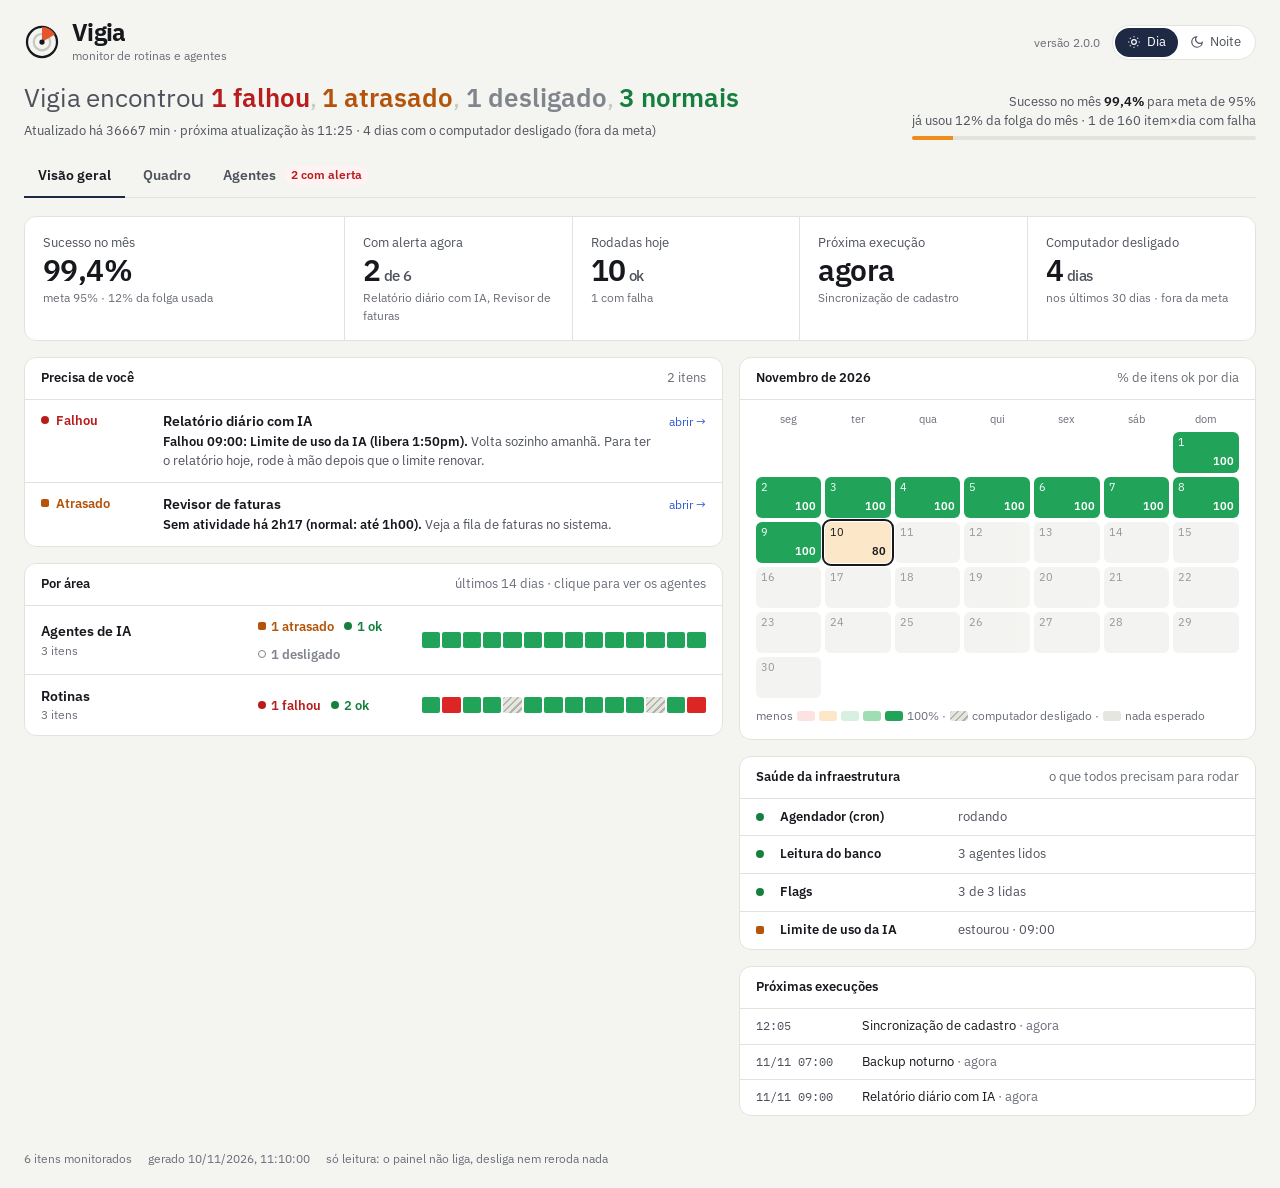
==== commit de0e43d3: "Vigia 2.0.0: comandar os agentes pelo painel Rodar agora, investigar com Claude (só leitura), já vi," ====
--- a/docs/index.html
+++ b/docs/index.html
@@ -40,7 +40,7 @@
 body{margin:0;background:var(--bg);color:var(--tx);font:14px/1.45 var(--font);font-variant-numeric:tabular-nums;padding:20px 24px;transition:background-color .3s,color .3s}
 .wrap{max-width:1400px;margin:auto}
 .mono{font-family:var(--mono)}.mu{color:var(--mu)}.dim{color:var(--dim)}
-.ok{color:var(--ok)}.late{color:var(--late)}.er,.nr{color:var(--er)}.off,.none{color:var(--off)}.run{color:var(--pri2)}
+.ok{color:var(--ok)}.late{color:var(--late)}.er,.nr{color:var(--er)}.off,.none,.pause,.visto{color:var(--off)}.run{color:var(--pri2)}
 button{font:inherit;color:inherit;background:none;border:0;cursor:pointer;padding:0}
 :focus-visible{outline:2px solid var(--pri2);outline-offset:2px;border-radius:4px}
 kbd{font-family:var(--mono);font-size:11px;border:1px solid var(--ln);border-bottom-width:2px;border-radius:4px;padding:0 5px;color:var(--mu)}
@@ -137,6 +137,35 @@
 .st4 .l{font-size:11.5px;color:var(--dim);white-space:nowrap}.st4 .v{font-size:14px;font-weight:600;white-space:nowrap;overflow:hidden;text-overflow:ellipsis}
 .main.aberto .cards .gr{grid-template-columns:1fr}
 .main.aberto .card .batidas,.main.aberto .card .bleg,.main.aberto .card .st4,.main.aberto .card .msg{display:none}
+/* quadro */
+.quadro{display:grid;grid-template-columns:repeat(5,minmax(220px,1fr));gap:12px;align-items:start;overflow-x:auto;padding-bottom:6px}
+.lane{background:var(--sf2);border:1px solid var(--ln);border-radius:12px;padding:8px;min-height:120px}
+.lane h4{margin:2px 6px 8px;font-size:12.5px;font-weight:600;display:flex;justify-content:space-between;color:var(--mu)}
+.lane h4 b{color:var(--tx)}
+.kc{background:var(--sf);border:1px solid var(--ln);border-radius:10px;padding:10px 11px;margin-bottom:8px;cursor:pointer;transition:border-color .15s}
+.kc:hover{border-color:var(--ln2)}
+.kc .t1{display:flex;justify-content:space-between;gap:8px;align-items:center}
+.kc .t1 b{font-weight:600;font-size:13.5px}
+.kc .ar2{font-size:11.5px;color:var(--dim);margin-top:1px}
+.kc .mo{font-size:12.5px;color:var(--mu);margin:6px 0 0}
+.kc .qd{font-size:11.5px;color:var(--dim);margin-top:6px;font-family:var(--mono)}
+.kc.visto{opacity:.6}
+.kc .bt{margin-top:8px;display:flex;gap:6px;flex-wrap:wrap}
+/* botões de ação */
+.bts{display:flex;gap:8px;flex-wrap:wrap;margin:12px 18px 0}
+.btn{border:1px solid var(--ln2);border-radius:9999px;padding:5px 12px;font-size:12.5px;color:var(--tx);background:var(--sf);display:inline-flex;gap:6px;align-items:center}
+.btn:hover{border-color:var(--tx)}
+.btn.pri{background:var(--pri);border-color:var(--pri);color:var(--pill-tx)}
+.btn.min{padding:3px 9px;font-size:11.5px}
+.btn[disabled]{opacity:.45;cursor:not-allowed}
+.tag{font-size:11px;border-radius:9999px;padding:1px 8px;background:var(--sf2);color:var(--mu);font-weight:600}
+.exec{margin:12px 18px 0;border:1px solid var(--ln);border-radius:10px;overflow:hidden}
+.exec .eh{display:flex;justify-content:space-between;gap:10px;padding:8px 12px;background:var(--sf2);font-size:12.5px}
+.exec pre{white-space:pre-wrap;word-break:break-word;font:12px/1.5 var(--mono);margin:0;padding:10px 12px;max-height:280px;overflow:auto}
+.exec .dg{padding:10px 14px;font-size:13.5px;line-height:1.55;border-top:1px solid var(--ln)}
+.toast{position:fixed;left:50%;bottom:24px;transform:translateX(-50%) translateY(20px);background:var(--tx);color:var(--sf);padding:10px 16px;border-radius:9999px;font-size:13px;opacity:0;transition:opacity .2s,transform .2s;z-index:20;pointer-events:none;max-width:90vw}
+.toast.on{opacity:1;transform:translateX(-50%)}
+.so-leitura{font-size:12px;color:var(--dim);margin:10px 18px 0}
 /* topo: a frase é o filtro */
 .head{display:flex;align-items:flex-end;justify-content:space-between;gap:24px;margin-bottom:16px;flex-wrap:wrap}
 .frase{font-size:26px;font-weight:600;letter-spacing:-.01em;line-height:1.2}
@@ -168,7 +197,7 @@
 .row.dimmed{opacity:.28}.row.hide{display:none}
 .st{font-size:12.5px;font-weight:600;display:flex;align-items:center;gap:7px;white-space:nowrap}
 .st i{width:8px;height:8px;border-radius:50%;background:currentColor;flex:none}
-.st.late i{border-radius:2px}.st.off i,.st.none i{background:none;border:1.5px solid currentColor}
+.st.late i{border-radius:2px}.st.off i,.st.none i,.st.visto i{background:none;border:1.5px solid currentColor}.st.pause i{border-radius:1px;width:8px;background:linear-gradient(90deg,currentColor 0 35%,transparent 35% 65%,currentColor 65%)}
 .st.nr i{border-radius:0;transform:rotate(45deg);width:7px;height:7px}
 .st.run i{animation:pulsa 1.2s infinite}
 @keyframes pulsa{50%{opacity:.3}}
@@ -249,6 +278,7 @@
 
 <nav class="abas" id="abas" role="tablist">
  <button data-aba="geral" role="tab">Visão geral</button>
+ <button data-aba="quadro" role="tab">Quadro</button>
  <button data-aba="agentes" role="tab">Agentes <span class="ct" id="ct-ag"></span></button>
 </nav>
 
@@ -267,6 +297,8 @@
  </div>
 </section>
 
+<section class="aba" id="aba-quadro" role="tabpanel"><div class="quadro" id="quadro"></div></section>
+
 <section class="aba" id="aba-agentes" role="tabpanel">
 
 <div class="ctl">
@@ -274,7 +306,7 @@
  <div class="vis" id="vis" role="group" aria-label="Ver como"><button data-v="cartoes">Cartões</button><button data-v="tabela">Tabela</button></div>
  <div class="filt" id="filt"><button data-g="">Todos</button><button data-g="atencao">Precisa de atenção</button><button data-g="func">Funcionando</button></div>
  <input class="busca" id="busca" placeholder="Buscar agente ou rotina" aria-label="Buscar">
- <div class="atalhos"><span><kbd>↑</kbd><kbd>↓</kbd> navegar</span><span><kbd>Enter</kbd> abrir</span><span><kbd>←</kbd><kbd>→</kbd> dia</span><span><kbd>/</kbd> buscar</span><span><kbd>1</kbd><kbd>2</kbd> abas</span><span><kbd>T</kbd> tema</span><span><kbd>Esc</kbd> voltar</span></div>
+ <div class="atalhos"><span><kbd>↑</kbd><kbd>↓</kbd> navegar</span><span><kbd>Enter</kbd> abrir</span><span><kbd>←</kbd><kbd>→</kbd> dia</span><span><kbd>/</kbd> buscar</span><span><kbd>1</kbd><kbd>2</kbd><kbd>3</kbd> abas</span><span><kbd>T</kbd> tema</span><span><kbd>Esc</kbd> voltar</span></div>
 </div>
 
 <div class="main" id="main">
@@ -284,22 +316,24 @@
 </div>
 </section>
 <div class="rodape" id="rodape"></div>
+<div class="toast" id="toast"></div>
 
 <script>
-const D={"titulo": "Vigia", "subtitulo": "", "versao": "1.2.0", "gerado": "2026-11-10T11:10:00", "intervalo_min": 15, "meta": 0.95, "sucesso_mes": 0.99375, "folga_usada": 0.12499999999999989, "ok_mes": 159, "ruim_mes": 1, "pc_dias": 4, "itens": [{"k": "relatorio", "nome": "Relatório diário com IA", "area": "Rotinas", "tipo": "rotina seg–sáb 9h", "fonte": "log_texto", "st": "er", "motivo": "Limite de uso da IA (libera 1:50pm)", "ult": "09:00", "oque": "Resume o dia anterior em um relatório e salva em HTML.", "acao": "<b>Falhou 09:00: Limite de uso da IA (libera 1:50pm).<\/b> Volta sozinho amanhã. Para ter o relatório hoje, rode à mão depois que o limite renovar.", "dias": ["er", "ok", "none", "ok", "ok", "ok", "ok", "ok", "ok", "none", "ok", "ok", "ok", "ok", "ok", "ok", "none", "ok", "ok", "ok", "ok", "none", "none", "none", "none", "none", "none", "none", "none", "none"], "vol": [0, 1, 0, 1, 1, 1, 1, 1, 1, 0, 1, 1, 1, 1, 1, 1, 0, 1, 1, 1, 1, 0, 0, 0, 0, 0, 0, 0, 0, 0], "volNome": "rodadas ok por dia", "nums": [["87,5%", "sucesso no mês", "7 de 8 rodadas"], ["8 s", "última duração", "normal: 3 min 38 s a 4 min 51 s"], ["1", "falha seguida", "desde a última ok"], ["11/11", "próxima rodada", "seg–sáb 9h"]], "rodadas": {"20": [["09:00", "ok", "Terminou bem", "3 min 58 s", "relatório gerado: 23 itens\nclaude exit=0 Wed Oct 21 09:03:58 -03 2026", "/root/manutencao/painel-agentes/app/exemplos/logs/relatorio/log-2026-10-21.txt"]], "19": [["09:00", "ok", "Terminou bem", "2 min 41 s", "relatório gerado: 20 itens\nclaude exit=0 Thu Oct 22 09:02:41 -03 2026", "/root/manutencao/painel-agentes/app/exemplos/logs/relatorio/log-2026-10-22.txt"]], "18": [["09:00", "ok", "Terminou bem", "4 min 47 s", "relatório gerado: 26 itens\nclaude exit=0 Fri Oct 23 09:04:47 -03 2026", "/root/manutencao/painel-agentes/app/exemplos/logs/relatorio/log-2026-10-23.txt"]], "17": [["09:00", "ok", "Terminou bem", "4 min 06 s", "relatório gerado: 15 itens\nclaude exit=0 Sat Oct 24 09:04:06 -03 2026", "/root/manutencao/painel-agentes/app/exemplos/logs/relatorio/log-2026-10-24.txt"]], "15": [["09:00", "ok", "Terminou bem", "4 min 51 s", "relatório gerado: 14 itens\nclaude exit=0 Mon Oct 26 09:04:51 -03 2026", "/root/manutencao/painel-agentes/app/exemplos/logs/relatorio/log-2026-10-26.txt"]], "14": [["09:00", "ok", "Terminou bem", "5 min 10 s", "relatório gerado: 21 itens\nclaude exit=0 Tue Oct 27 09:05:10 -03 2026", "/root/manutencao/painel-agentes/app/exemplos/logs/relatorio/log-2026-10-27.txt"]], "13": [["09:00", "ok", "Terminou bem", "4 min 57 s", "relatório gerado: 23 itens\nclaude exit=0 Wed Oct 28 09:04:57 -03 2026", "/root/manutencao/painel-agentes/app/exemplos/logs/relatorio/log-2026-10-28.txt"]], "12": [["09:00", "ok", "Terminou bem", "2 min 47 s", "relatório gerado: 18 itens\nclaude exit=0 Thu Oct 29 09:02:47 -03 2026", "/root/manutencao/painel-agentes/app/exemplos/logs/relatorio/log-2026-10-29.txt"]], "11": [["09:00", "ok", "Terminou bem", "5 min 19 s", "relatório gerado: 13 itens\nclaude exit=0 Fri Oct 30 09:05:19 -03 2026", "/root/manutencao/painel-agentes/app/exemplos/logs/relatorio/log-2026-10-30.txt"]], "10": [["09:00", "ok", "Terminou bem", "3 min 44 s", "relatório gerado: 19 itens\nclaude exit=0 Sat Oct 31 09:03:44 -03 2026", "/root/manutencao/painel-agentes/app/exemplos/logs/relatorio/log-2026-10-31.txt"]], "8": [["09:00", "ok", "Terminou bem", "3 min 29 s", "relatório gerado: 14 itens\nclaude exit=0 Mon Nov  2 09:03:29 -03 2026", "/root/manutencao/painel-agentes/app/exemplos/logs/relatorio/log-2026-11-02.txt"]], "7": [["09:00", "ok", "Terminou bem", "4 min 07 s", "relatório gerado: 15 itens\nclaude exit=0 Tue Nov  3 09:04:07 -03 2026", "/root/manutencao/painel-agentes/app/exemplos/logs/relatorio/log-2026-11-03.txt"]], "6": [["09:00", "ok", "Terminou bem", "4 min 26 s", "relatório gerado: 20 itens\nclaude exit=0 Wed Nov  4 09:04:26 -03 2026", "/root/manutencao/painel-agentes/app/exemplos/logs/relatorio/log-2026-11-04.txt"]], "5": [["09:00", "ok", "Terminou bem", "3 min 11 s", "relatório gerado: 23 itens\nclaude exit=0 Thu Nov  5 09:03:11 -03 2026", "/root/manutencao/painel-agentes/app/exemplos/logs/relatorio/log-2026-11-05.txt"]], "4": [["09:00", "ok", "Terminou bem", "4 min", "relatório gerado: 23 itens\nclaude exit=0 Fri Nov  6 09:04:00 -03 2026", "/root/manutencao/painel-agentes/app/exemplos/logs/relatorio/log-2026-11-06.txt"]], "3": [["09:00", "ok", "Terminou bem", "3 min 38 s", "relatório gerado: 18 itens\nclaude exit=0 Sat Nov  7 09:03:38 -03 2026", "/root/manutencao/painel-agentes/app/exemplos/logs/relatorio/log-2026-11-07.txt"]], "1": [["09:00", "ok", "Terminou bem", "5 min 05 s", "relatório gerado: 14 itens\nclaude exit=0 Mon Nov  9 09:05:05 -03 2026", "/root/manutencao/painel-agentes/app/exemplos/logs/relatorio/log-2026-11-09.txt"]], "0": [["09:00", "er", "Limite de uso da IA (libera 1:50pm)", "8 s", "You've hit your 5-hour limit · resets 1:50pm (America/Sao_Paulo)\nclaude exit=1 Tue Nov 10 09:00:08 -03 2026", "/root/manutencao/painel-agentes/app/exemplos/logs/relatorio/log-2026-11-10.txt"]]}, "durs": [238, 161, 287, 246, 291, 310, 297, 167, 319, 224, 209, 247, 266, 191, 240, 218, 305], "ok_mes": 7, "ruim_mes": 1, "prox": "2026-11-11T09:00:00"}, {"k": "revisor", "nome": "Revisor de faturas", "area": "Agentes de IA", "tipo": "agente", "fonte": "sql", "st": "late", "motivo": "Sem atividade há 2h17 (normal: até 1h00)", "ult": "08:53", "oque": "Confere se cada fatura bate com o pedido e separa as que precisam de pessoa.", "acao": "<b>Sem atividade há 2h17 (normal: até 1h00).<\/b> Veja a fila de faturas no sistema.", "dias": ["ok", "ok", "ok", "none", "ok", "ok", "ok", "ok", "ok", "ok", "ok", "ok", "ok", "ok", "ok", "ok", "ok", "er", "ok", "ok", "ok", "ok", "ok", "er", "ok", "ok", "ok", "ok", "ok", "ok"], "vol": [28, 56, 5, 0, 62, 57, 61, 63, 60, 6, 6, 56, 62, 63, 62, 60, 7, 6, 65, 60, 58, 60, 63, 4, 1, 59, 55, 58, 52, 61], "volNome": "faturas revisadas por dia", "nums": [["28", "revisadas hoje", "normal: 58 a 62"], ["16 de 585", "não conseguiu ler", "14 dias"], ["50 de 585", "passadas para pessoa", "14 dias"], ["2h17", "sem atividade", "normal: até 1h00"]], "rodadas": {"13": [["19:00", "ok", "7 gravações", "", "", ""], ["18:00", "ok", "6 gravações", "", "", ""], ["17:00", "ok", "3 gravações", "", "", ""], ["16:00", "ok", "7 gravações", "", "", ""], ["15:00", "ok", "5 gravações", "", "", ""], ["14:00", "ok", "4 gravações", "", "", ""], ["13:00", "ok", "1 gravação", "", "", ""], ["12:00", "ok", "5 gravações", "", "", ""], ["11:00", "ok", "3 gravações", "", "", ""], ["10:00", "ok", "7 gravações", "", "", ""], ["09:00", "er", "9 gravações, 1 com erro: ", "", "", ""], ["08:00", "ok", "6 gravações", "", "", ""]], "12": [["19:00", "ok", "6 gravações", "", "", ""], ["18:00", "ok", "3 gravações", "", "", ""], ["17:00", "ok", "10 gravações", "", "", ""], ["16:00", "ok", "3 gravações", "", "", ""], ["15:00", "ok", "6 gravações", "", "", ""], ["14:00", "ok", "3 gravações", "", "", ""], ["13:00", "ok", "5 gravações", "", "", ""], ["12:00", "ok", "5 gravações", "", "", ""], ["11:00", "ok", "7 gravações", "", "", ""], ["10:00", "ok", "3 gravações", "", "", ""], ["09:00", "ok", "5 gravações", "", "", ""], ["08:00", "ok", "6 gravações", "", "", ""]], "11": [["19:00", "ok", "4 gravações", "", "", ""], ["18:00", "ok", "8 gravações", "", "", ""], ["17:00", "ok", "3 gravações", "", "", ""], ["16:00", "ok", "2 gravações", "", "", ""], ["15:00", "ok", "5 gravações", "", "", ""], ["14:00", "er", "10 gravações, 1 com erro: ", "", "", ""], ["13:00", "ok", "4 gravações", "", "", ""], ["12:00", "ok", "4 gravações", "", "", ""], ["11:00", "ok", "1 gravação", "", "", ""], ["10:00", "ok", "5 gravações", "", "", ""], ["09:00", "ok", "6 gravações", "", "", ""], ["08:00", "ok", "4 gravações", "", "", ""]], "10": [["19:00", "ok", "2 gravações", "", "", ""], ["17:00", "ok", "1 gravação", "", "", ""], ["14:00", "ok", "1 gravação", "", "", ""], ["13:00", "ok", "1 gravação", "", "", ""], ["09:00", "ok", "1 gravação", "", "", ""]], "9": [["15:00", "ok", "1 gravação", "", "", ""], ["14:00", "ok", "1 gravação", "", "", ""], ["12:00", "ok", "1 gravação", "", "", ""], ["10:00", "ok", "2 gravações", "", "", ""], ["08:00", "ok", "1 gravação", "", "", ""]], "8": [["19:00", "ok", "4 gravações", "", "", ""], ["18:00", "er", "7 gravações, 1 com erro: ", "", "", ""], ["17:00", "ok", "7 gravações", "", "", ""], ["16:00", "ok", "3 gravações", "", "", ""], ["15:00", "ok", "5 gravações", "", "", ""], ["14:00", "ok", "6 gravações", "", "", ""], ["13:00", "ok", "7 gravações", "", "", ""], ["12:00", "ok", "5 gravações", "", "", ""], ["11:00", "ok", "2 gravações", "", "", ""], ["10:00", "ok", "6 gravações", "", "", ""], ["09:00", "ok", "5 gravações", "", "", ""], ["08:00", "ok", "3 gravações", "", "", ""]], "7": [["19:00", "ok", "11 gravações", "", "", ""], ["18:00", "ok", "5 gravações", "", "", ""], ["17:00", "er", "7 gravações, 1 com erro: ", "", "", ""], ["16:00", "ok", "5 gravações", "", "", ""], ["15:00", "ok", "6 gravações", "", "", ""], ["14:00", "ok", "4 gravações", "", "", ""], ["13:00", "ok", "2 gravações", "", "", ""], ["12:00", "ok", "6 gravações", "", "", ""], ["11:00", "ok", "1 gravação", "", "", ""], ["10:00", "er", "9 gravações, 1 com erro: ", "", "", ""], ["09:00", "ok", "4 gravações", "", "", ""], ["08:00", "ok", "3 gravações", "", "", ""]], "6": [["19:00", "ok", "7 gravações", "", "", ""], ["18:00", "ok", "3 gravações", "", "", ""], ["17:00", "ok", "4 gravações", "", "", ""], ["16:00", "ok", "5 gravações", "", "", ""], ["15:00", "ok", "5 gravações", "", "", ""], ["14:00", "ok", "6 gravações", "", "", ""], ["13:00", "ok", "5 gravações", "", "", ""], ["12:00", "ok", "5 gravações", "", "", ""], ["11:00", "ok", "3 gravações", "", "", ""], ["10:00", "ok", "3 gravações", "", "", ""], ["09:00", "ok", "8 gravações", "", "", ""], ["08:00", "ok", "7 gravações", "", "", ""]], "5": [["19:00", "er", "6 gravações, 1 com erro: ", "", "", ""], ["18:00", "ok", "6 gravações", "", "", ""], ["17:00", "ok", "5 gravações", "", "", ""], ["16:00", "ok", "4 gravações", "", "", ""], ["15:00", "ok", "4 gravações", "", "", ""], ["14:00", "ok", "2 gravações", "", "", ""], ["13:00", "ok", "6 gravações", "", "", ""], ["12:00", "ok", "5 gravações", "", "", ""], ["11:00", "ok", "7 gravações", "", "", ""], ["10:00", "ok", "3 gravações", "", "", ""], ["09:00", "ok", "5 gravações", "", "", ""], ["08:00", "ok", "4 gravações", "", "", ""]], "4": [["19:00", "ok", "4 gravações", "", "", ""], ["18:00", "ok", "5 gravações", "", "", ""], ["17:00", "er", "8 gravações, 1 com erro: ", "", "", ""], ["16:00", "er", "4 gravações, 1 com erro: ", "", "", ""], ["15:00", "er", "4 gravações, 1 com erro: ", "", "", ""], ["14:00", "ok", "5 gravações", "", "", ""], ["13:00", "er", "4 gravações, 1 com erro: ", "", "", ""], ["12:00", "ok", "7 gravações", "", "", ""], ["11:00", "ok", "8 gravações", "", "", ""], ["10:00", "ok", "5 gravações", "", "", ""], ["09:00", "ok", "6 gravações", "", "", ""], ["08:00", "ok", "2 gravações", "", "", ""]], "2": [["17:00", "ok", "1 gravação", "", "", ""], ["15:00", "ok", "1 gravação", "", "", ""], ["11:00", "ok", "1 gravação", "", "", ""], ["10:00", "ok", "1 gravação", "", "", ""], ["09:00", "ok", "1 gravação", "", "", ""]], "1": [["19:00", "ok", "3 gravações", "", "", ""], ["18:00", "ok", "6 gravações", "", "", ""], ["17:00", "ok", "6 gravações", "", "", ""], ["16:00", "ok", "4 gravações", "", "", ""], ["15:00", "ok", "3 gravações", "", "", ""], ["14:00", "ok", "4 gravações", "", "", ""], ["13:00", "ok", "8 gravações", "", "", ""], ["12:00", "ok", "4 gravações", "", "", ""], ["11:00", "ok", "3 gravações", "", "", ""], ["10:00", "ok", "7 gravações", "", "", ""], ["09:00", "ok", "4 gravações", "", "", ""], ["08:00", "ok", "4 gravações", "", "", ""]], "0": [["08:00", "ok", "28 gravações", "", "", ""]], "14": [["dia", "ok", "62 gravações · 3 com erro · 4 com pessoa", "", "", ""]], "15": [["dia", "ok", "60 gravações · 1 com erro · 4 com pessoa", "", "", ""]], "16": [["dia", "ok", "7 gravações · 0 com erro · 0 com pessoa", "", "", ""]], "17": [["dia", "er", "6 gravações · 1 com erro · 0 com pessoa", "", "", ""]], "18": [["dia", "ok", "65 gravações · 0 com erro · 4 com pessoa", "", "", ""]], "19": [["dia", "ok", "60 gravações · 4 com erro · 5 com pessoa", "", "", ""]], "20": [["dia", "ok", "58 gravações · 3 com erro · 6 com pessoa", "", "", ""]], "21": [["dia", "ok", "60 gravações · 4 com erro · 4 com pessoa", "", "", ""]], "22": [["dia", "ok", "63 gravações · 1 com erro · 3 com pessoa", "", "", ""]], "23": [["dia", "er", "4 gravações · 1 com erro · 0 com pessoa", "", "", ""]], "24": [["dia", "ok", "1 gravações · 0 com erro · 0 com pessoa", "", "", ""]], "25": [["dia", "ok", "59 gravações · 1 com erro · 9 com pessoa", "", "", ""]], "26": [["dia", "ok", "55 gravações · 2 com erro · 6 com pessoa", "", "", ""]], "27": [["dia", "ok", "58 gravações · 4 com erro · 7 com pessoa", "", "", ""]], "28": [["dia", "ok", "52 gravações · 2 com erro · 3 com pessoa", "", "", ""]], "29": [["dia", "ok", "61 gravações · 2 com erro · 5 com pessoa", "", "", ""]]}, "durs": [], "ok_mes": 9, "ruim_mes": 0, "prox": null}, {"k": "backup", "nome": "Backup noturno", "area": "Rotinas", "tipo": "rotina seg–sáb 7h", "fonte": "log_texto", "st": "ok", "motivo": "Terminou bem", "ult": "07:00", "oque": "Copia os arquivos do servidor para o disco externo.", "acao": "", "dias": ["ok", "ok", "none", "ok", "ok", "ok", "ok", "ok", "ok", "none", "ok", "ok", "er", "ok", "ok", "ok", "none", "ok", "ok", "ok", "ok", "ok", "ok", "none", "ok", "ok", "ok", "ok", "ok", "ok"], "vol": [849, 847, 0, 972, 910, 942, 1016, 881, 803, 0, 942, 1029, 0, 1079, 1132, 901, 0, 813, 1058, 911, 815, 1016, 844, 0, 1179, 852, 871, 925, 1179, 857], "volNome": "arquivos copiados por dia", "nums": [["100,0%", "sucesso no mês", "8 de 8 rodadas"], ["1 min", "última duração", "normal: 54 s a 1 min 24 s"], ["0", "falhas seguidas", "nenhuma"], ["11/11", "próxima rodada", "seg–sáb 7h"]], "rodadas": {"29": [["07:00", "ok", "Terminou bem", "1 min 20 s", "iniciando backup\n857 arquivos copiados\nexit=0 Mon Oct 12 07:01:20 -03 2026", "/root/manutencao/painel-agentes/app/exemplos/logs/backup/log-2026-10-12.txt"]], "28": [["07:00", "ok", "Terminou bem", "41 s", "iniciando backup\n1179 arquivos copiados\nexit=0 Tue Oct 13 07:00:41 -03 2026", "/root/manutencao/painel-agentes/app/exemplos/logs/backup/log-2026-10-13.txt"]], "27": [["07:00", "ok", "Terminou bem", "57 s", "iniciando backup\n925 arquivos copiados\nexit=0 Wed Oct 14 07:00:57 -03 2026", "/root/manutencao/painel-agentes/app/exemplos/logs/backup/log-2026-10-14.txt"]], "26": [["07:00", "ok", "Terminou bem", "54 s", "iniciando backup\n871 arquivos copiados\nexit=0 Thu Oct 15 07:00:54 -03 2026", "/root/manutencao/painel-agentes/app/exemplos/logs/backup/log-2026-10-15.txt"]], "25": [["07:00", "ok", "Terminou bem", "1 min 27 s", "iniciando backup\n852 arquivos copiados\nexit=0 Fri Oct 16 07:01:27 -03 2026", "/root/manutencao/painel-agentes/app/exemplos/logs/backup/log-2026-10-16.txt"]], "24": [["07:00", "ok", "Terminou bem", "1 min 23 s", "iniciando backup\n1179 arquivos copiados\nexit=0 Sat Oct 17 07:01:23 -03 2026", "/root/manutencao/painel-agentes/app/exemplos/logs/backup/log-2026-10-17.txt"]], "22": [["07:00", "ok", "Terminou bem", "1 min 14 s", "iniciando backup\n844 arquivos copiados\nexit=0 Mon Oct 19 07:01:14 -03 2026", "/root/manutencao/painel-agentes/app/exemplos/logs/backup/log-2026-10-19.txt"]], "21": [["07:00", "ok", "Terminou bem", "1 min 17 s", "iniciando backup\n1016 arquivos copiados\nexit=0 Tue Oct 20 07:01:17 -03 2026", "/root/manutencao/painel-agentes/app/exemplos/logs/backup/log-2026-10-20.txt"]], "20": [["07:00", "ok", "Terminou bem", "42 s", "iniciando backup\n815 arquivos copiados\nexit=0 Wed Oct 21 07:00:42 -03 2026", "/root/manutencao/painel-agentes/app/exemplos/logs/backup/log-2026-10-21.txt"]], "19": [["07:00", "ok", "Terminou bem", "45 s", "iniciando backup\n911 arquivos copiados\nexit=0 Thu Oct 22 07:00:45 -03 2026", "/root/manutencao/painel-agentes/app/exemplos/logs/backup/log-2026-10-22.txt"]], "18": [["07:00", "ok", "Terminou bem", "54 s", "iniciando backup\n1058 arquivos copiados\nexit=0 Fri Oct 23 07:00:54 -03 2026", "/root/manutencao/painel-agentes/app/exemplos/logs/backup/log-2026-10-23.txt"]], "17": [["07:00", "ok", "Terminou bem", "1 min 18 s", "iniciando backup\n813 arquivos copiados\nexit=0 Sat Oct 24 07:01:18 -03 2026", "/root/manutencao/painel-agentes/app/exemplos/logs/backup/log-2026-10-24.txt"]], "15": [["07:00", "ok", "Terminou bem", "1 min 15 s", "iniciando backup\n901 arquivos copiados\nexit=0 Mon Oct 26 07:01:15 -03 2026", "/root/manutencao/painel-agentes/app/exemplos/logs/backup/log-2026-10-26.txt"]], "14": [["07:00", "ok", "Terminou bem", "1 min 25 s", "iniciando backup\n1132 arquivos copiados\nexit=0 Tue Oct 27 07:01:25 -03 2026", "/root/manutencao/painel-agentes/app/exemplos/logs/backup/log-2026-10-27.txt"]], "13": [["07:00", "ok", "Terminou bem", "1 min 24 s", "iniciando backup\n1079 arquivos copiados\nexit=0 Wed Oct 28 07:01:24 -03 2026", "/root/manutencao/painel-agentes/app/exemplos/logs/backup/log-2026-10-28.txt"]], "12": [["07:00", "er", "Disco cheio", "1 min 06 s", "erro: disco cheio\nexit=2 Thu Oct 29 07:01:06 -03 2026", "/root/manutencao/painel-agentes/app/exemplos/logs/backup/log-2026-10-29.txt"]], "11": [["07:00", "ok", "Terminou bem", "54 s", "iniciando backup\n1029 arquivos copiados\nexit=0 Fri Oct 30 07:00:54 -03 2026", "/root/manutencao/painel-agentes/app/exemplos/logs/backup/log-2026-10-30.txt"]], "10": [["07:00", "ok", "Terminou bem", "1 min 17 s", "iniciando backup\n942 arquivos copiados\nexit=0 Sat Oct 31 07:01:17 -03 2026", "/root/manutencao/painel-agentes/app/exemplos/logs/backup/log-2026-10-31.txt"]], "8": [["07:00", "ok", "Terminou bem", "1 min 31 s", "iniciando backup\n803 arquivos copiados\nexit=0 Mon Nov  2 07:01:31 -03 2026", "/root/manutencao/painel-agentes/app/exemplos/logs/backup/log-2026-11-02.txt"]], "7": [["07:00", "ok", "Terminou bem", "1 min 28 s", "iniciando backup\n881 arquivos copiados\nexit=0 Tue Nov  3 07:01:28 -03 2026", "/root/manutencao/painel-agentes/app/exemplos/logs/backup/log-2026-11-03.txt"]], "6": [["07:00", "ok", "Terminou bem", "1 min 24 s", "iniciando backup\n1016 arquivos copiados\nexit=0 Wed Nov  4 07:01:24 -03 2026", "/root/manutencao/painel-agentes/app/exemplos/logs/backup/log-2026-11-04.txt"]], "5": [["07:00", "ok", "Terminou bem", "1 min", "iniciando backup\n942 arquivos copiados\nexit=0 Thu Nov  5 07:01:01 -03 2026", "/root/manutencao/painel-agentes/app/exemplos/logs/backup/log-2026-11-05.txt"]], "4": [["07:00", "ok", "Terminou bem", "49 s", "iniciando backup\n910 arquivos copiados\nexit=0 Fri Nov  6 07:00:49 -03 2026", "/root/manutencao/painel-agentes/app/exemplos/logs/backup/log-2026-11-06.txt"]], "3": [["07:00", "ok", "Terminou bem", "1 min 28 s", "iniciando backup\n972 arquivos copiados\nexit=0 Sat Nov  7 07:01:28 -03 2026", "/root/manutencao/painel-agentes/app/exemplos/logs/backup/log-2026-11-07.txt"]], "1": [["07:00", "ok", "Terminou bem", "46 s", "iniciando backup\n847 arquivos copiados\nexit=0 Mon Nov  9 07:00:46 -03 2026", "/root/manutencao/painel-agentes/app/exemplos/logs/backup/log-2026-11-09.txt"]], "0": [["07:00", "ok", "Terminou bem", "1 min", "iniciando backup\n849 arquivos copiados\nexit=0 Tue Nov 10 07:01:04 -03 2026", "/root/manutencao/painel-agentes/app/exemplos/logs/backup/log-2026-11-10.txt"]]}, "durs": [80, 41, 57, 54, 87, 83, 74, 77, 42, 45, 54, 78, 75, 85, 84, 54, 77, 91, 88, 84, 61, 49, 88, 46, 64], "ok_mes": 8, "ruim_mes": 0, "prox": "2026-11-11T07:00:00"}, {"k": "classificador", "nome": "Classificador de tickets", "area": "Agentes de IA", "tipo": "agente", "fonte": "sql", "st": "ok", "motivo": "Última gravação 10:50", "ult": "10:50", "oque": "Lê cada ticket novo e dá categoria e prioridade.", "acao": "", "dias": ["ok", "ok", "ok", "ok", "ok", "ok", "ok", "ok", "ok", "ok", "ok", "ok", "ok", "ok", "ok", "ok", "ok", "ok", "ok", "ok", "ok", "ok", "ok", "ok", "ok", "ok", "ok", "ok", "ok", "ok"], "vol": [16, 42, 5, 10, 37, 38, 41, 33, 39, 12, 14, 37, 39, 36, 38, 46, 9, 10, 42, 41, 48, 39, 42, 10, 10, 45, 40, 37, 40, 38], "volNome": "tickets classificados por dia", "nums": [["16", "classificados hoje", "normal: 38 a 42"], ["0 de 399", "com erro", "14 dias"], ["14 de 399", "corrigidos por pessoa", "14 dias"], ["20 min", "sem atividade", "normal: até 1h19"]], "rodadas": {"13": [["19:00", "ok", "5 gravações", "", "", ""], ["18:00", "ok", "3 gravações", "", "", ""], ["17:00", "ok", "3 gravações", "", "", ""], ["16:00", "ok", "4 gravações", "", "", ""], ["15:00", "ok", "2 gravações", "", "", ""], ["14:00", "ok", "5 gravações", "", "", ""], ["13:00", "ok", "1 gravação", "", "", ""], ["12:00", "ok", "2 gravações", "", "", ""], ["11:00", "ok", "5 gravações", "", "", ""], ["10:00", "ok", "2 gravações", "", "", ""], ["09:00", "ok", "3 gravações", "", "", ""], ["08:00", "ok", "1 gravação", "", "", ""]], "12": [["19:00", "ok", "3 gravações", "", "", ""], ["18:00", "ok", "6 gravações", "", "", ""], ["17:00", "ok", "4 gravações", "", "", ""], ["16:00", "ok", "6 gravações", "", "", ""], ["15:00", "ok", "4 gravações", "", "", ""], ["14:00", "ok", "5 gravações", "", "", ""], ["13:00", "ok", "4 gravações", "", "", ""], ["12:00", "ok", "1 gravação", "", "", ""], ["11:00", "ok", "1 gravação", "", "", ""], ["10:00", "ok", "1 gravação", "", "", ""], ["09:00", "ok", "3 gravações", "", "", ""], ["08:00", "ok", "1 gravação", "", "", ""]], "11": [["19:00", "ok", "3 gravações", "", "", ""], ["18:00", "ok", "4 gravações", "", "", ""], ["17:00", "ok", "3 gravações", "", "", ""], ["16:00", "ok", "3 gravações", "", "", ""], ["15:00", "ok", "4 gravações", "", "", ""], ["14:00", "ok", "3 gravações", "", "", ""], ["13:00", "ok", "2 gravações", "", "", ""], ["12:00", "ok", "1 gravação", "", "", ""], ["11:00", "ok", "2 gravações", "", "", ""], ["10:00", "ok", "4 gravações", "", "", ""], ["09:00", "ok", "4 gravações", "", "", ""], ["08:00", "ok", "4 gravações", "", "", ""]], "10": [["19:00", "ok", "1 gravação", "", "", ""], ["18:00", "ok", "2 gravações", "", "", ""], ["16:00", "ok", "1 gravação", "", "", ""], ["15:00", "ok", "1 gravação", "", "", ""], ["14:00", "ok", "2 gravações", "", "", ""], ["13:00", "ok", "2 gravações", "", "", ""], ["11:00", "ok", "1 gravação", "", "", ""], ["10:00", "ok", "2 gravações", "", "", ""], ["08:00", "ok", "2 gravações", "", "", ""]], "9": [["19:00", "ok", "1 gravação", "", "", ""], ["18:00", "ok", "3 gravações", "", "", ""], ["16:00", "ok", "1 gravação", "", "", ""], ["14:00", "ok", "1 gravação", "", "", ""], ["12:00", "ok", "1 gravação", "", "", ""], ["11:00", "ok", "1 gravação", "", "", ""], ["10:00", "ok", "3 gravações", "", "", ""], ["08:00", "ok", "1 gravação", "", "", ""]], "8": [["19:00", "ok", "2 gravações", "", "", ""], ["18:00", "ok", "5 gravações", "", "", ""], ["17:00", "ok", "4 gravações", "", "", ""], ["16:00", "ok", "2 gravações", "", "", ""], ["15:00", "ok", "4 gravações", "", "", ""], ["14:00", "ok", "2 gravações", "", "", ""], ["13:00", "ok", "5 gravações", "", "", ""], ["12:00", "ok", "3 gravações", "", "", ""], ["11:00", "ok", "5 gravações", "", "", ""], ["10:00", "ok", "3 gravações", "", "", ""], ["09:00", "ok", "3 gravações", "", "", ""], ["08:00", "ok", "1 gravação", "", "", ""]], "7": [["19:00", "ok", "4 gravações", "", "", ""], ["18:00", "ok", "4 gravações", "", "", ""], ["17:00", "ok", "6 gravações", "", "", ""], ["16:00", "ok", "7 gravações", "", "", ""], ["15:00", "ok", "2 gravações", "", "", ""], ["14:00", "ok", "2 gravações", "", "", ""], ["13:00", "ok", "2 gravações", "", "", ""], ["11:00", "ok", "1 gravação", "", "", ""], ["09:00", "ok", "1 gravação", "", "", ""], ["08:00", "ok", "4 gravações", "", "", ""]], "6": [["19:00", "ok", "3 gravações", "", "", ""], ["18:00", "ok", "3 gravações", "", "", ""], ["17:00", "ok", "5 gravações", "", "", ""], ["16:00", "ok", "6 gravações", "", "", ""], ["15:00", "ok", "1 gravação", "", "", ""], ["14:00", "ok", "1 gravação", "", "", ""], ["13:00", "ok", "5 gravações", "", "", ""], ["12:00", "ok", "3 gravações", "", "", ""], ["11:00", "ok", "1 gravação", "", "", ""], ["10:00", "ok", "5 gravações", "", "", ""], ["09:00", "ok", "4 gravações", "", "", ""], ["08:00", "ok", "4 gravações", "", "", ""]], "5": [["19:00", "ok", "3 gravações", "", "", ""], ["18:00", "ok", "2 gravações", "", "", ""], ["17:00", "ok", "2 gravações", "", "", ""], ["16:00", "ok", "4 gravações", "", "", ""], ["15:00", "ok", "4 gravações", "", "", ""], ["14:00", "ok", "1 gravação", "", "", ""], ["13:00", "ok", "7 gravações", "", "", ""], ["12:00", "ok", "1 gravação", "", "", ""], ["11:00", "ok", "5 gravações", "", "", ""], ["10:00", "ok", "2 gravações", "", "", ""], ["09:00", "ok", "2 gravações", "", "", ""], ["08:00", "ok", "5 gravações", "", "", ""]], "4": [["19:00", "ok", "2 gravações", "", "", ""], ["18:00", "ok", "10 gravações", "", "", ""], ["17:00", "ok", "3 gravações", "", "", ""], ["16:00", "ok", "3 gravações", "", "", ""], ["15:00", "ok", "2 gravações", "", "", ""], ["14:00", "ok", "3 gravações", "", "", ""], ["13:00", "ok", "6 gravações", "", "", ""], ["12:00", "ok", "3 gravações", "", "", ""], ["10:00", "ok", "2 gravações", "", "", ""], ["09:00", "ok", "2 gravações", "", "", ""], ["08:00", "ok", "1 gravação", "", "", ""]], "3": [["18:00", "ok", "1 gravação", "", "", ""], ["17:00", "ok", "1 gravação", "", "", ""], ["16:00", "ok", "2 gravações", "", "", ""], ["14:00", "ok", "1 gravação", "", "", ""], ["12:00", "ok", "2 gravações", "", "", ""], ["11:00", "ok", "1 gravação", "", "", ""], ["08:00", "ok", "2 gravações", "", "", ""]], "2": [["18:00", "ok", "1 gravação", "", "", ""], ["15:00", "ok", "1 gravação", "", "", ""], ["10:00", "ok", "1 gravação", "", "", ""], ["09:00", "ok", "2 gravações", "", "", ""]], "1": [["19:00", "ok", "4 gravações", "", "", ""], ["18:00", "ok", "7 gravações", "", "", ""], ["17:00", "ok", "3 gravações", "", "", ""], ["16:00", "ok", "2 gravações", "", "", ""], ["15:00", "ok", "6 gravações", "", "", ""], ["14:00", "ok", "2 gravações", "", "", ""], ["13:00", "ok", "3 gravações", "", "", ""], ["12:00", "ok", "2 gravações", "", "", ""], ["11:00", "ok", "6 gravações", "", "", ""], ["10:00", "ok", "4 gravações", "", "", ""], ["08:00", "ok", "3 gravações", "", "", ""]], "0": [["10:00", "ok", "2 gravações", "", "", ""], ["09:00", "ok", "8 gravações", "", "", ""], ["08:00", "ok", "6 gravações", "", "", ""]], "14": [["dia", "ok", "38 gravações · 0 com erro · 3 com pessoa", "", "", ""]], "15": [["dia", "ok", "46 gravações · 0 com erro · 2 com pessoa", "", "", ""]], "16": [["dia", "ok", "9 gravações · 0 com erro · 0 com pessoa", "", "", ""]], "17": [["dia", "ok", "10 gravações · 0 com erro · 0 com pessoa", "", "", ""]], "18": [["dia", "ok", "42 gravações · 0 com erro · 0 com pessoa", "", "", ""]], "19": [["dia", "ok", "41 gravações · 0 com erro · 2 com pessoa", "", "", ""]], "20": [["dia", "ok", "48 gravações · 0 com erro · 1 com pessoa", "", "", ""]], "21": [["dia", "ok", "39 gravações · 0 com erro · 1 com pessoa", "", "", ""]], "22": [["dia", "ok", "42 gravações · 0 com erro · 3 com pessoa", "", "", ""]], "23": [["dia", "ok", "10 gravações · 0 com erro · 1 com pessoa", "", "", ""]], "24": [["dia", "ok", "10 gravações · 0 com erro · 1 com pessoa", "", "", ""]], "25": [["dia", "ok", "45 gravações · 0 com erro · 1 com pessoa", "", "", ""]], "26": [["dia", "ok", "40 gravações · 0 com erro · 2 com pessoa", "", "", ""]], "27": [["dia", "ok", "37 gravações · 0 com erro · 2 com pessoa", "", "", ""]], "28": [["dia", "ok", "40 gravações · 0 com erro · 1 com pessoa", "", "", ""]], "29": [["dia", "ok", "38 gravações · 0 com erro · 0 com pessoa", "", "", ""]]}, "durs": [], "ok_mes": 10, "ruim_mes": 0, "prox": null}, {"k": "sync", "nome": "Sincronização de cadastro", "area": "Rotinas", "tipo": "rotina de hora em hora", "fonte": "jsonl", "st": "ok", "motivo": "sync: 24 registros", "ult": "11:05", "oque": "Sincroniza o cadastro entre o sistema e a planilha, de hora em hora.", "acao": "", "dias": ["ok", "ok", "pc", "ok", "ok", "ok", "ok", "ok", "ok", "pc", "ok", "ok", "ok", "ok", "ok", "ok", "pc", "ok", "ok", "ok", "ok", "er", "er", "pc", "ok", "ok", "er", "ok", "ok", "ok"], "vol": [5, 17, 0, 17, 17, 17, 17, 17, 17, 0, 17, 17, 17, 17, 17, 17, 0, 17, 17, 17, 17, 15, 16, 0, 17, 17, 16, 17, 17, 17], "volNome": "rodadas ok por dia", "nums": [["100,0%", "sucesso no mês", "124 de 124 rodadas"], ["—", "última duração", "pouca rodada medida"], ["0", "falhas seguidas", "nenhuma"], ["12:05", "próxima rodada", "de hora em hora"]], "rodadas": {"29": [["07:05", "ok", "sync: 34 registros", "—", "{\"hora\": \"2026-10-12T07:05:00\", \"acao\": \"sync\", \"motivo\": \"34 registros\", \"erro\": null}", "/root/manutencao/painel-agentes/app/exemplos/logs/sync.jsonl"], ["08:05", "ok", "sync: 10 registros", "—", "{\"hora\": \"2026-10-12T08:05:00\", \"acao\": \"sync\", \"motivo\": \"10 registros\", \"erro\": null}", "/root/manutencao/painel-agentes/app/exemplos/logs/sync.jsonl"], ["09:05", "ok", "sync: 17 registros", "—", "{\"hora\": \"2026-10-12T09:05:00\", \"acao\": \"sync\", \"motivo\": \"17 registros\", \"erro\": null}", "/root/manutencao/painel-agentes/app/exemplos/logs/sync.jsonl"], ["10:05", "ok", "sync: 40 registros", "—", "{\"hora\": \"2026-10-12T10:05:00\", \"acao\": \"sync\", \"motivo\": \"40 registros\", \"erro\": null}", "/root/manutencao/painel-agentes/app/exemplos/logs/sync.jsonl"], ["11:05", "ok", "sync: 14 registros", "—", "{\"hora\": \"2026-10-12T11:05:00\", \"acao\": \"sync\", \"motivo\": \"14 registros\", \"erro\": null}", "/root/manutencao/painel-agentes/app/exemplos/logs/sync.jsonl"], ["12:05", "ok", "sync: 3 registros", "—", "{\"hora\": \"2026-10-12T12:05:00\", \"acao\": \"sync\", \"motivo\": \"3 registros\", \"erro\": null}", "/root/manutencao/painel-agentes/app/exemplos/logs/sync.jsonl"], ["13:05", "ok", "sync: 2 registros", "—", "{\"hora\": \"2026-10-12T13:05:00\", \"acao\": \"sync\", \"motivo\": \"2 registros\", \"erro\": null}", "/root/manutencao/painel-agentes/app/exemplos/logs/sync.jsonl"], ["14:05", "ok", "sync: 25 registros", "—", "{\"hora\": \"2026-10-12T14:05:00\", \"acao\": \"sync\", \"motivo\": \"25 registros\", \"erro\": null}", "/root/manutencao/painel-agentes/app/exemplos/logs/sync.jsonl"], ["15:05", "ok", "sync: 13 registros", "—", "{\"hora\": \"2026-10-12T15:05:00\", \"acao\": \"sync\", \"motivo\": \"13 registros\", \"erro\": null}", "/root/manutencao/painel-agentes/app/exemplos/logs/sync.jsonl"], ["16:05", "ok", "sync: 36 registros", "—", "{\"hora\": \"2026-10-12T16:05:00\", \"acao\": \"sync\", \"motivo\": \"36 registros\", \"erro\": null}", "/root/manutencao/painel-agentes/app/exemplos/logs/sync.jsonl"], ["17:05", "ok", "sync: 20 registros", "—", "{\"hora\": \"2026-10-12T17:05:00\", \"acao\": \"sync\", \"motivo\": \"20 registros\", \"erro\": null}", "/root/manutencao/painel-agentes/app/exemplos/logs/sync.jsonl"], ["18:05", "ok", "sync: 31 registros", "—", "{\"hora\": \"2026-10-12T18:05:00\", \"acao\": \"sync\", \"motivo\": \"31 registros\", \"erro\": null}", "/root/manutencao/painel-agentes/app/exemplos/logs/sync.jsonl"], ["19:05", "ok", "sync: 29 registros", "—", "{\"hora\": \"2026-10-12T19:05:00\", \"acao\": \"sync\", \"motivo\": \"29 registros\", \"erro\": null}", "/root/manutencao/painel-agentes/app/exemplos/logs/sync.jsonl"], ["20:05", "ok", "sync: 8 registros", "—", "{\"hora\": \"2026-10-12T20:05:00\", \"acao\": \"sync\", \"motivo\": \"8 registros\", \"erro\": null}", "/root/manutencao/painel-agentes/app/exemplos/logs/sync.jsonl"], ["21:05", "ok", "sync: 35 registros", "—", "{\"hora\": \"2026-10-12T21:05:00\", \"acao\": \"sync\", \"motivo\": \"35 registros\", \"erro\": null}", "/root/manutencao/painel-agentes/app/exemplos/logs/sync.jsonl"], ["22:05", "ok", "sync: 37 registros", "—", "{\"hora\": \"2026-10-12T22:05:00\", \"acao\": \"sync\", \"motivo\": \"37 registros\", \"erro\": null}", "/root/manutencao/painel-agentes/app/exemplos/logs/sync.jsonl"], ["23:05", "ok", "sync: 37 registros", "—", "{\"hora\": \"2026-10-12T23:05:00\", \"acao\": \"sync\", \"motivo\": \"37 registros\", \"erro\": null}", "/root/manutencao/painel-agentes/app/exemplos/logs/sync.jsonl"]], "28": [["00:05", "pc", "Computador desligado no horário", "—", "", ""], ["01:05", "pc", "Computador desligado no horário", "—", "", ""], ["02:05", "pc", "Computador desligado no horário", "—", "", ""], ["03:05", "pc", "Computador desligado no horário", "—", "", ""], ["04:05", "pc", "Computador desligado no horário", "—", "", ""], ["05:05", "pc", "Computador desligado no horário", "—", "", ""], ["06:05", "pc", "Computador desligado no horário", "—", "", ""], ["07:05", "ok", "sync: 14 registros", "—", "{\"hora\": \"2026-10-13T07:05:00\", \"acao\": \"sync\", \"motivo\": \"14 registros\", \"erro\": null}", "/root/manutencao/painel-agentes/app/exemplos/logs/sync.jsonl"], ["08:05", "ok", "sync: 8 registros", "—", "{\"hora\": \"2026-10-13T08:05:00\", \"acao\": \"sync\", \"motivo\": \"8 registros\", \"erro\": null}", "/root/manutencao/painel-agentes/app/exemplos/logs/sync.jsonl"], ["09:05", "ok", "sync: 5 registros", "—", "{\"hora\": \"2026-10-13T09:05:00\", \"acao\": \"sync\", \"motivo\": \"5 registros\", \"erro\": null}", "/root/manutencao/painel-agentes/app/exemplos/logs/sync.jsonl"], ["10:05", "ok", "sync: 7 registros", "—", "{\"hora\": \"2026-10-13T10:05:00\", \"acao\": \"sync\", \"motivo\": \"7 registros\", \"erro\": null}", "/root/manutencao/painel-agentes/app/exemplos/logs/sync.jsonl"], ["11:05", "ok", "sync: 10 registros", "—", "{\"hora\": \"2026-10-13T11:05:00\", \"acao\": \"sync\", \"motivo\": \"10 registros\", \"erro\": null}", "/root/manutencao/painel-agentes/app/exemplos/logs/sync.jsonl"], ["12:05", "ok", "sync: 27 registros", "—", "{\"hora\": \"2026-10-13T12:05:00\", \"acao\": \"sync\", \"motivo\": \"27 registros\", \"erro\": null}", "/root/manutencao/painel-agentes/app/exemplos/logs/sync.jsonl"], ["13:05", "ok", "sync: 24 registros", "—", "{\"hora\": \"2026-10-13T13:05:00\", \"acao\": \"sync\", \"motivo\": \"24 registros\", \"erro\": null}", "/root/manutencao/painel-agentes/app/exemplos/logs/sync.jsonl"], ["14:05", "ok", "sync: 29 registros", "—", "{\"hora\": \"2026-10-13T14:05:00\", \"acao\": \"sync\", \"motivo\": \"29 registros\", \"erro\": null}", "/root/manutencao/painel-agentes/app/exemplos/logs/sync.jsonl"], ["15:05", "ok", "sync: 35 registros", "—", "{\"hora\": \"2026-10-13T15:05:00\", \"acao\": \"sync\", \"motivo\": \"35 registros\", \"erro\": null}", "/root/manutencao/painel-agentes/app/exemplos/logs/sync.jsonl"], ["16:05", "ok", "sync: 0 registros", "—", "{\"hora\": \"2026-10-13T16:05:00\", \"acao\": \"sync\", \"motivo\": \"0 registros\", \"erro\": null}", "/root/manutencao/painel-agentes/app/exemplos/logs/sync.jsonl"], ["17:05", "ok", "sync: 7 registros", "—", "{\"hora\": \"2026-10-13T17:05:00\", \"acao\": \"sync\", \"motivo\": \"7 registros\", \"erro\": null}", "/root/manutencao/painel-agentes/app/exemplos/logs/sync.jsonl"], ["18:05", "ok", "sync: 34 registros", "—", "{\"hora\": \"2026-10-13T18:05:00\", \"acao\": \"sync\", \"motivo\": \"34 registros\", \"erro\": null}", "/root/manutencao/painel-agentes/app/exemplos/logs/sync.jsonl"], ["19:05", "ok", "sync: 21 registros", "—", "{\"hora\": \"2026-10-13T19:05:00\", \"acao\": \"sync\", \"motivo\": \"21 registros\", \"erro\": null}", "/root/manutencao/painel-agentes/app/exemplos/logs/sync.jsonl"], ["20:05", "ok", "sync: 27 registros", "—", "{\"hora\": \"2026-10-13T20:05:00\", \"acao\": \"sync\", \"motivo\": \"27 registros\", \"erro\": null}", "/root/manutencao/painel-agentes/app/exemplos/logs/sync.jsonl"], ["21:05", "ok", "sync: 0 registros", "—", "{\"hora\": \"2026-10-13T21:05:00\", \"acao\": \"sync\", \"motivo\": \"0 registros\", \"erro\": null}", "/root/manutencao/painel-agentes/app/exemplos/logs/sync.jsonl"], ["22:05", "ok", "sync: 16 registros", "—", "{\"hora\": \"2026-10-13T22:05:00\", \"acao\": \"sync\", \"motivo\": \"16 registros\", \"erro\": null}", "/root/manutencao/painel-agentes/app/exemplos/logs/sync.jsonl"], ["23:05", "ok", "sync: 11 registros", "—", "{\"hora\": \"2026-10-13T23:05:00\", \"acao\": \"sync\", \"motivo\": \"11 registros\", \"erro\": null}", "/root/manutencao/painel-agentes/app/exemplos/logs/sync.jsonl"]], "27": [["00:05", "pc", "Computador desligado no horário", "—", "", ""], ["01:05", "pc", "Computador desligado no horário", "—", "", ""], ["02:05", "pc", "Computador desligado no horário", "—", "", ""], ["03:05", "pc", "Computador desligado no horário", "—", "", ""], ["04:05", "pc", "Computador desligado no horário", "—", "", ""], ["05:05", "pc", "Computador desligado no horário", "—", "", ""], ["06:05", "pc", "Computador desligado no horário", "—", "", ""], ["07:05", "ok", "sync: 6 registros", "—", "{\"hora\": \"2026-10-14T07:05:00\", \"acao\": \"sync\", \"motivo\": \"6 registros\", \"erro\": null}", "/root/manutencao/painel-agentes/app/exemplos/logs/sync.jsonl"], ["08:05", "ok", "sync: 19 registros", "—", "{\"hora\": \"2026-10-14T08:05:00\", \"acao\": \"sync\", \"motivo\": \"19 registros\", \"erro\": null}", "/root/manutencao/painel-agentes/app/exemplos/logs/sync.jsonl"], ["09:05", "ok", "sync: 32 registros", "—", "{\"hora\": \"2026-10-14T09:05:00\", \"acao\": \"sync\", \"motivo\": \"32 registros\", \"erro\": null}", "/root/manutencao/painel-agentes/app/exemplos/logs/sync.jsonl"], ["10:05", "ok", "sync: 9 registros", "—", "{\"hora\": \"2026-10-14T10:05:00\", \"acao\": \"sync\", \"motivo\": \"9 registros\", \"erro\": null}", "/root/manutencao/painel-agentes/app/exemplos/logs/sync.jsonl"], ["11:05", "ok", "sync: 10 registros", "—", "{\"hora\": \"2026-10-14T11:05:00\", \"acao\": \"sync\", \"motivo\": \"10 registros\", \"erro\": null}", "/root/manutencao/painel-agentes/app/exemplos/logs/sync.jsonl"], ["12:05", "ok", "sync: 33 registros", "—", "{\"hora\": \"2026-10-14T12:05:00\", \"acao\": \"sync\", \"motivo\": \"33 registros\", \"erro\": null}", "/root/manutencao/painel-agentes/app/exemplos/logs/sync.jsonl"], ["13:05", "ok", "sync: 38 registros", "—", "{\"hora\": \"2026-10-14T13:05:00\", \"acao\": \"sync\", \"motivo\": \"38 registros\", \"erro\": null}", "/root/manutencao/painel-agentes/app/exemplos/logs/sync.jsonl"], ["14:05", "ok", "sync: 1 registros", "—", "{\"hora\": \"2026-10-14T14:05:00\", \"acao\": \"sync\", \"motivo\": \"1 registros\", \"erro\": null}", "/root/manutencao/painel-agentes/app/exemplos/logs/sync.jsonl"], ["15:05", "ok", "sync: 23 registros", "—", "{\"hora\": \"2026-10-14T15:05:00\", \"acao\": \"sync\", \"motivo\": \"23 registros\", \"erro\": null}", "/root/manutencao/painel-agentes/app/exemplos/logs/sync.jsonl"], ["16:05", "ok", "sync: 19 registros", "—", "{\"hora\": \"2026-10-14T16:05:00\", \"acao\": \"sync\", \"motivo\": \"19 registros\", \"erro\": null}", "/root/manutencao/painel-agentes/app/exemplos/logs/sync.jsonl"], ["17:05", "ok", "sync: 15 registros", "—", "{\"hora\": \"2026-10-14T17:05:00\", \"acao\": \"sync\", \"motivo\": \"15 registros\", \"erro\": null}", "/root/manutencao/painel-agentes/app/exemplos/logs/sync.jsonl"], ["18:05", "ok", "sync: 5 registros", "—", "{\"hora\": \"2026-10-14T18:05:00\", \"acao\": \"sync\", \"motivo\": \"5 registros\", \"erro\": null}", "/root/manutencao/painel-agentes/app/exemplos/logs/sync.jsonl"], ["19:05", "ok", "sync: 31 registros", "—", "{\"hora\": \"2026-10-14T19:05:00\", \"acao\": \"sync\", \"motivo\": \"31 registros\", \"erro\": null}", "/root/manutencao/painel-agentes/app/exemplos/logs/sync.jsonl"], ["20:05", "ok", "sync: 34 registros", "—", "{\"hora\": \"2026-10-14T20:05:00\", \"acao\": \"sync\", \"motivo\": \"34 registros\", \"erro\": null}", "/root/manutencao/painel-agentes/app/exemplos/logs/sync.jsonl"], ["21:05", "ok", "sync: 8 registros", "—", "{\"hora\": \"2026-10-14T21:05:00\", \"acao\": \"sync\", \"motivo\": \"8 registros\", \"erro\": null}", "/root/manutencao/painel-agentes/app/exemplos/logs/sync.jsonl"], ["22:05", "ok", "sync: 35 registros", "—", "{\"hora\": \"2026-10-14T22:05:00\", \"acao\": \"sync\", \"motivo\": \"35 registros\", \"erro\": null}", "/root/manutencao/painel-agentes/app/exemplos/logs/sync.jsonl"], ["23:05", "ok", "sync: 33 registros", "—", "{\"hora\": \"2026-10-14T23:05:00\", \"acao\": \"sync\", \"motivo\": \"33 registros\", \"erro\": null}", "/root/manutencao/painel-agentes/app/exemplos/logs/sync.jsonl"]], "26": [["00:05", "pc", "Computador desligado no horário", "—", "", ""], ["01:05", "pc", "Computador desligado no horário", "—", "", ""], ["02:05", "pc", "Computador desligado no horário", "—", "", ""], ["03:05", "pc", "Computador desligado no horário", "—", "", ""], ["04:05", "pc", "Computador desligado no horário", "—", "", ""], ["05:05", "pc", "Computador desligado no horário", "—", "", ""], ["06:05", "pc", "Computador desligado no horário", "—", "", ""], ["07:05", "ok", "sync: 27 registros", "—", "{\"hora\": \"2026-10-15T07:05:00\", \"acao\": \"sync\", \"motivo\": \"27 registros\", \"erro\": null}", "/root/manutencao/painel-agentes/app/exemplos/logs/sync.jsonl"], ["08:05", "ok", "sync: 34 registros", "—", "{\"hora\": \"2026-10-15T08:05:00\", \"acao\": \"sync\", \"motivo\": \"34 registros\", \"erro\": null}", "/root/manutencao/painel-agentes/app/exemplos/logs/sync.jsonl"], ["09:05", "ok", "sync: 12 registros", "—", "{\"hora\": \"2026-10-15T09:05:00\", \"acao\": \"sync\", \"motivo\": \"12 registros\", \"erro\": null}", "/root/manutencao/painel-agentes/app/exemplos/logs/sync.jsonl"], ["10:05", "ok", "sync: 25 registros", "—", "{\"hora\": \"2026-10-15T10:05:00\", \"acao\": \"sync\", \"motivo\": \"25 registros\", \"erro\": null}", "/root/manutencao/painel-agentes/app/exemplos/logs/sync.jsonl"], ["11:05", "ok", "sync: 23 registros", "—", "{\"hora\": \"2026-10-15T11:05:00\", \"acao\": \"sync\", \"motivo\": \"23 registros\", \"erro\": null}", "/root/manutencao/painel-agentes/app/exemplos/logs/sync.jsonl"], ["12:05", "ok", "sync: 33 registros", "—", "{\"hora\": \"2026-10-15T12:05:00\", \"acao\": \"sync\", \"motivo\": \"33 registros\", \"erro\": null}", "/root/manutencao/painel-agentes/app/exemplos/logs/sync.jsonl"], ["13:05", "ok", "sync: 15 registros", "—", "{\"hora\": \"2026-10-15T13:05:00\", \"acao\": \"sync\", \"motivo\": \"15 registros\", \"erro\": null}", "/root/manutencao/painel-agentes/app/exemplos/logs/sync.jsonl"], ["14:05", "ok", "sync: 21 registros", "—", "{\"hora\": \"2026-10-15T14:05:00\", \"acao\": \"sync\", \"motivo\": \"21 registros\", \"erro\": null}", "/root/manutencao/painel-agentes/app/exemplos/logs/sync.jsonl"], ["15:05", "ok", "sync: 35 registros", "—", "{\"hora\": \"2026-10-15T15:05:00\", \"acao\": \"sync\", \"motivo\": \"35 registros\", \"erro\": null}", "/root/manutencao/painel-agentes/app/exemplos/logs/sync.jsonl"], ["16:05", "ok", "sync: 14 registros", "—", "{\"hora\": \"2026-10-15T16:05:00\", \"acao\": \"sync\", \"motivo\": \"14 registros\", \"erro\": null}", "/root/manutencao/painel-agentes/app/exemplos/logs/sync.jsonl"], ["17:05", "er", "timeout na API", "—", "{\"hora\": \"2026-10-15T17:05:00\", \"acao\": \"sync\", \"motivo\": \"40 registros\", \"erro\": \"timeout na API\"}", "/root/manutencao/painel-agentes/app/exemplos/logs/sync.jsonl"], ["18:05", "ok", "sync: 4 registros", "—", "{\"hora\": \"2026-10-15T18:05:00\", \"acao\": \"sync\", \"motivo\": \"4 registros\", \"erro\": null}", "/root/manutencao/painel-agentes/app/exemplos/logs/sync.jsonl"], ["19:05", "ok", "sync: 21 registros", "—", "{\"hora\": \"2026-10-15T19:05:00\", \"acao\": \"sync\", \"motivo\": \"21 registros\", \"erro\": null}", "/root/manutencao/painel-agentes/app/exemplos/logs/sync.jsonl"], ["20:05", "ok", "sync: 15 registros", "—", "{\"hora\": \"2026-10-15T20:05:00\", \"acao\": \"sync\", \"motivo\": \"15 registros\", \"erro\": null}", "/root/manutencao/painel-agentes/app/exemplos/logs/sync.jsonl"], ["21:05", "ok", "sync: 31 registros", "—", "{\"hora\": \"2026-10-15T21:05:00\", \"acao\": \"sync\", \"motivo\": \"31 registros\", \"erro\": null}", "/root/manutencao/painel-agentes/app/exemplos/logs/sync.jsonl"], ["22:05", "ok", "sync: 8 registros", "—", "{\"hora\": \"2026-10-15T22:05:00\", \"acao\": \"sync\", \"motivo\": \"8 registros\", \"erro\": null}", "/root/manutencao/painel-agentes/app/exemplos/logs/sync.jsonl"], ["23:05", "ok", "sync: 36 registros", "—", "{\"hora\": \"2026-10-15T23:05:00\", \"acao\": \"sync\", \"motivo\": \"36 registros\", \"erro\": null}", "/root/manutencao/painel-agentes/app/exemplos/logs/sync.jsonl"]], "25": [["00:05", "pc", "Computador desligado no horário", "—", "", ""], ["01:05", "pc", "Computador desligado no horário", "—", "", ""], ["02:05", "pc", "Computador desligado no horário", "—", "", ""], ["03:05", "pc", "Computador desligado no horário", "—", "", ""], ["04:05", "pc", "Computador desligado no horário", "—", "", ""], ["05:05", "pc", "Computador desligado no horário", "—", "", ""], ["06:05", "pc", "Computador desligado no horário", "—", "", ""], ["07:05", "ok", "sync: 15 registros", "—", "{\"hora\": \"2026-10-16T07:05:00\", \"acao\": \"sync\", \"motivo\": \"15 registros\", \"erro\": null}", "/root/manutencao/painel-agentes/app/exemplos/logs/sync.jsonl"], ["08:05", "ok", "sync: 26 registros", "—", "{\"hora\": \"2026-10-16T08:05:00\", \"acao\": \"sync\", \"motivo\": \"26 registros\", \"erro\": null}", "/root/manutencao/painel-agentes/app/exemplos/logs/sync.jsonl"], ["09:05", "ok", "sync: 6 registros", "—", "{\"hora\": \"2026-10-16T09:05:00\", \"acao\": \"sync\", \"motivo\": \"6 registros\", \"erro\": null}", "/root/manutencao/painel-agentes/app/exemplos/logs/sync.jsonl"], ["10:05", "ok", "sync: 22 registros", "—", "{\"hora\": \"2026-10-16T10:05:00\", \"acao\": \"sync\", \"motivo\": \"22 registros\", \"erro\": null}", "/root/manutencao/painel-agentes/app/exemplos/logs/sync.jsonl"], ["11:05", "ok", "sync: 29 registros", "—", "{\"hora\": \"2026-10-16T11:05:00\", \"acao\": \"sync\", \"motivo\": \"29 registros\", \"erro\": null}", "/root/manutencao/painel-agentes/app/exemplos/logs/sync.jsonl"], ["12:05", "ok", "sync: 3 registros", "—", "{\"hora\": \"2026-10-16T12:05:00\", \"acao\": \"sync\", \"motivo\": \"3 registros\", \"erro\": null}", "/root/manutencao/painel-agentes/app/exemplos/logs/sync.jsonl"], ["13:05", "ok", "sync: 6 registros", "—", "{\"hora\": \"2026-10-16T13:05:00\", \"acao\": \"sync\", \"motivo\": \"6 registros\", \"erro\": null}", "/root/manutencao/painel-agentes/app/exemplos/logs/sync.jsonl"], ["14:05", "ok", "sync: 21 registros", "—", "{\"hora\": \"2026-10-16T14:05:00\", \"acao\": \"sync\", \"motivo\": \"21 registros\", \"erro\": null}", "/root/manutencao/painel-agentes/app/exemplos/logs/sync.jsonl"], ["15:05", "ok", "sync: 6 registros", "—", "{\"hora\": \"2026-10-16T15:05:00\", \"acao\": \"sync\", \"motivo\": \"6 registros\", \"erro\": null}", "/root/manutencao/painel-agentes/app/exemplos/logs/sync.jsonl"], ["16:05", "ok", "sync: 12 registros", "—", "{\"hora\": \"2026-10-16T16:05:00\", \"acao\": \"sync\", \"motivo\": \"12 registros\", \"erro\": null}", "/root/manutencao/painel-agentes/app/exemplos/logs/sync.jsonl"], ["17:05", "ok", "sync: 8 registros", "—", "{\"hora\": \"2026-10-16T17:05:00\", \"acao\": \"sync\", \"motivo\": \"8 registros\", \"erro\": null}", "/root/manutencao/painel-agentes/app/exemplos/logs/sync.jsonl"], ["18:05", "ok", "sync: 17 registros", "—", "{\"hora\": \"2026-10-16T18:05:00\", \"acao\": \"sync\", \"motivo\": \"17 registros\", \"erro\": null}", "/root/manutencao/painel-agentes/app/exemplos/logs/sync.jsonl"], ["19:05", "ok", "sync: 4 registros", "—", "{\"hora\": \"2026-10-16T19:05:00\", \"acao\": \"sync\", \"motivo\": \"4 registros\", \"erro\": null}", "/root/manutencao/painel-agentes/app/exemplos/logs/sync.jsonl"], ["20:05", "ok", "sync: 35 registros", "—", "{\"hora\": \"2026-10-16T20:05:00\", \"acao\": \"sync\", \"motivo\": \"35 registros\", \"erro\": null}", "/root/manutencao/painel-agentes/app/exemplos/logs/sync.jsonl"], ["21:05", "ok", "sync: 34 registros", "—", "{\"hora\": \"2026-10-16T21:05:00\", \"acao\": \"sync\", \"motivo\": \"34 registros\", \"erro\": null}", "/root/manutencao/painel-agentes/app/exemplos/logs/sync.jsonl"], ["22:05", "ok", "sync: 5 registros", "—", "{\"hora\": \"2026-10-16T22:05:00\", \"acao\": \"sync\", \"motivo\": \"5 registros\", \"erro\": null}", "/root/manutencao/painel-agentes/app/exemplos/logs/sync.jsonl"], ["23:05", "ok", "sync: 15 registros", "—", "{\"hora\": \"2026-10-16T23:05:00\", \"acao\": \"sync\", \"motivo\": \"15 registros\", \"erro\": null}", "/root/manutencao/painel-agentes/app/exemplos/logs/sync.jsonl"]], "24": [["00:05", "pc", "Computador desligado no horário", "—", "", ""], ["01:05", "pc", "Computador desligado no horário", "—", "", ""], ["02:05", "pc", "Computador desligado no horário", "—", "", ""], ["03:05", "pc", "Computador desligado no horário", "—", "", ""], ["04:05", "pc", "Computador desligado no horário", "—", "", ""], ["05:05", "pc", "Computador desligado no horário", "—", "", ""], ["06:05", "pc", "Computador desligado no horário", "—", "", ""], ["07:05", "ok", "sync: 31 registros", "—", "{\"hora\": \"2026-10-17T07:05:00\", \"acao\": \"sync\", \"motivo\": \"31 registros\", \"erro\": null}", "/root/manutencao/painel-agentes/app/exemplos/logs/sync.jsonl"], ["08:05", "ok", "sync: 25 registros", "—", "{\"hora\": \"2026-10-17T08:05:00\", \"acao\": \"sync\", \"motivo\": \"25 registros\", \"erro\": null}", "/root/manutencao/painel-agentes/app/exemplos/logs/sync.jsonl"], ["09:05", "ok", "sync: 10 registros", "—", "{\"hora\": \"2026-10-17T09:05:00\", \"acao\": \"sync\", \"motivo\": \"10 registros\", \"erro\": null}", "/root/manutencao/painel-agentes/app/exemplos/logs/sync.jsonl"], ["10:05", "ok", "sync: 24 registros", "—", "{\"hora\": \"2026-10-17T10:05:00\", \"acao\": \"sync\", \"motivo\": \"24 registros\", \"erro\": null}", "/root/manutencao/painel-agentes/app/exemplos/logs/sync.jsonl"], ["11:05", "ok", "sync: 29 registros", "—", "{\"hora\": \"2026-10-17T11:05:00\", \"acao\": \"sync\", \"motivo\": \"29 registros\", \"erro\": null}", "/root/manutencao/painel-agentes/app/exemplos/logs/sync.jsonl"], ["12:05", "ok", "sync: 35 registros", "—", "{\"hora\": \"2026-10-17T12:05:00\", \"acao\": \"sync\", \"motivo\": \"35 registros\", \"erro\": null}", "/root/manutencao/painel-agentes/app/exemplos/logs/sync.jsonl"], ["13:05", "ok", "sync: 31 registros", "—", "{\"hora\": \"2026-10-17T13:05:00\", \"acao\": \"sync\", \"motivo\": \"31 registros\", \"erro\": null}", "/root/manutencao/painel-agentes/app/exemplos/logs/sync.jsonl"], ["14:05", "ok", "sync: 18 registros", "—", "{\"hora\": \"2026-10-17T14:05:00\", \"acao\": \"sync\", \"motivo\": \"18 registros\", \"erro\": null}", "/root/manutencao/painel-agentes/app/exemplos/logs/sync.jsonl"], ["15:05", "ok", "sync: 3 registros", "—", "{\"hora\": \"2026-10-17T15:05:00\", \"acao\": \"sync\", \"motivo\": \"3 registros\", \"erro\": null}", "/root/manutencao/painel-agentes/app/exemplos/logs/sync.jsonl"], ["16:05", "ok", "sync: 34 registros", "—", "{\"hora\": \"2026-10-17T16:05:00\", \"acao\": \"sync\", \"motivo\": \"34 registros\", \"erro\": null}", "/root/manutencao/painel-agentes/app/exemplos/logs/sync.jsonl"], ["17:05", "ok", "sync: 20 registros", "—", "{\"hora\": \"2026-10-17T17:05:00\", \"acao\": \"sync\", \"motivo\": \"20 registros\", \"erro\": null}", "/root/manutencao/painel-agentes/app/exemplos/logs/sync.jsonl"], ["18:05", "ok", "sync: 37 registros", "—", "{\"hora\": \"2026-10-17T18:05:00\", \"acao\": \"sync\", \"motivo\": \"37 registros\", \"erro\": null}", "/root/manutencao/painel-agentes/app/exemplos/logs/sync.jsonl"], ["19:05", "ok", "sync: 33 registros", "—", "{\"hora\": \"2026-10-17T19:05:00\", \"acao\": \"sync\", \"motivo\": \"33 registros\", \"erro\": null}", "/root/manutencao/painel-agentes/app/exemplos/logs/sync.jsonl"], ["20:05", "ok", "sync: 32 registros", "—", "{\"hora\": \"2026-10-17T20:05:00\", \"acao\": \"sync\", \"motivo\": \"32 registros\", \"erro\": null}", "/root/manutencao/painel-agentes/app/exemplos/logs/sync.jsonl"], ["21:05", "ok", "sync: 11 registros", "—", "{\"hora\": \"2026-10-17T21:05:00\", \"acao\": \"sync\", \"motivo\": \"11 registros\", \"erro\": null}", "/root/manutencao/painel-agentes/app/exemplos/logs/sync.jsonl"], ["22:05", "ok", "sync: 4 registros", "—", "{\"hora\": \"2026-10-17T22:05:00\", \"acao\": \"sync\", \"motivo\": \"4 registros\", \"erro\": null}", "/root/manutencao/painel-agentes/app/exemplos/logs/sync.jsonl"], ["23:05", "ok", "sync: 15 registros", "—", "{\"hora\": \"2026-10-17T23:05:00\", \"acao\": \"sync\", \"motivo\": \"15 registros\", \"erro\": null}", "/root/manutencao/painel-agentes/app/exemplos/logs/sync.jsonl"]], "23": [["00:05", "pc", "Computador desligado no horário", "—", "", ""], ["01:05", "pc", "Computador desligado no horário", "—", "", ""], ["02:05", "pc", "Computador desligado no horário", "—", "", ""], ["03:05", "pc", "Computador desligado no horário", "—", "", ""], ["04:05", "pc", "Computador desligado no horário", "—", "", ""], ["05:05", "pc", "Computador desligado no horário", "—", "", ""], ["06:05", "pc", "Computador desligado no horário", "—", "", ""], ["07:05", "pc", "Computador desligado no horário", "—", "", ""], ["08:05", "pc", "Computador desligado no horário", "—", "", ""], ["09:05", "pc", "Computador desligado no horário", "—", "", ""], ["10:05", "pc", "Computador desligado no horário", "—", "", ""], ["11:05", "pc", "Computador desligado no horário", "—", "", ""], ["12:05", "pc", "Computador desligado no horário", "—", "", ""], ["13:05", "pc", "Computador desligado no horário", "—", "", ""], ["14:05", "pc", "Computador desligado no horário", "—", "", ""], ["15:05", "pc", "Computador desligado no horário", "—", "", ""], ["16:05", "pc", "Computador desligado no horário", "—", "", ""], ["17:05", "pc", "Computador desligado no horário", "—", "", ""], ["18:05", "pc", "Computador desligado no horário", "—", "", ""], ["19:05", "pc", "Computador desligado no horário", "—", "", ""], ["20:05", "pc", "Computador desligado no horário", "—", "", ""], ["21:05", "pc", "Computador desligado no horário", "—", "", ""], ["22:05", "pc", "Computador desligado no horário", "—", "", ""], ["23:05", "pc", "Computador desligado no horário", "—", "", ""]], "22": [["00:05", "pc", "Computador desligado no horário", "—", "", ""], ["01:05", "pc", "Computador desligado no horário", "—", "", ""], ["02:05", "pc", "Computador desligado no horário", "—", "", ""], ["03:05", "pc", "Computador desligado no horário", "—", "", ""], ["04:05", "pc", "Computador desligado no horário", "—", "", ""], ["05:05", "pc", "Computador desligado no horário", "—", "", ""], ["06:05", "pc", "Computador desligado no horário", "—", "", ""], ["07:05", "ok", "sync: 36 registros", "—", "{\"hora\": \"2026-10-19T07:05:00\", \"acao\": \"sync\", \"motivo\": \"36 registros\", \"erro\": null}", "/root/manutencao/painel-agentes/app/exemplos/logs/sync.jsonl"], ["08:05", "ok", "sync: 38 registros", "—", "{\"hora\": \"2026-10-19T08:05:00\", \"acao\": \"sync\", \"motivo\": \"38 registros\", \"erro\": null}", "/root/manutencao/painel-agentes/app/exemplos/logs/sync.jsonl"], ["09:05", "ok", "sync: 5 registros", "—", "{\"hora\": \"2026-10-19T09:05:00\", \"acao\": \"sync\", \"motivo\": \"5 registros\", \"erro\": null}", "/root/manutencao/painel-agentes/app/exemplos/logs/sync.jsonl"], ["10:05", "ok", "sync: 37 registros", "—", "{\"hora\": \"2026-10-19T10:05:00\", \"acao\": \"sync\", \"motivo\": \"37 registros\", \"erro\": null}", "/root/manutencao/painel-agentes/app/exemplos/logs/sync.jsonl"], ["11:05", "ok", "sync: 20 registros", "—", "{\"hora\": \"2026-10-19T11:05:00\", \"acao\": \"sync\", \"motivo\": \"20 registros\", \"erro\": null}", "/root/manutencao/painel-agentes/app/exemplos/logs/sync.jsonl"], ["12:05", "ok", "sync: 13 registros", "—", "{\"hora\": \"2026-10-19T12:05:00\", \"acao\": \"sync\", \"motivo\": \"13 registros\", \"erro\": null}", "/root/manutencao/painel-agentes/app/exemplos/logs/sync.jsonl"], ["13:05", "ok", "sync: 20 registros", "—", "{\"hora\": \"2026-10-19T13:05:00\", \"acao\": \"sync\", \"motivo\": \"20 registros\", \"erro\": null}", "/root/manutencao/painel-agentes/app/exemplos/logs/sync.jsonl"], ["14:05", "ok", "sync: 25 registros", "—", "{\"hora\": \"2026-10-19T14:05:00\", \"acao\": \"sync\", \"motivo\": \"25 registros\", \"erro\": null}", "/root/manutencao/painel-agentes/app/exemplos/logs/sync.jsonl"], ["15:05", "ok", "sync: 19 registros", "—", "{\"hora\": \"2026-10-19T15:05:00\", \"acao\": \"sync\", \"motivo\": \"19 registros\", \"erro\": null}", "/root/manutencao/painel-agentes/app/exemplos/logs/sync.jsonl"], ["16:05", "ok", "sync: 4 registros", "—", "{\"hora\": \"2026-10-19T16:05:00\", \"acao\": \"sync\", \"motivo\": \"4 registros\", \"erro\": null}", "/root/manutencao/painel-agentes/app/exemplos/logs/sync.jsonl"], ["17:05", "er", "timeout na API", "—", "{\"hora\": \"2026-10-19T17:05:00\", \"acao\": \"sync\", \"motivo\": \"39 registros\", \"erro\": \"timeout na API\"}", "/root/manutencao/painel-agentes/app/exemplos/logs/sync.jsonl"], ["18:05", "ok", "sync: 6 registros", "—", "{\"hora\": \"2026-10-19T18:05:00\", \"acao\": \"sync\", \"motivo\": \"6 registros\", \"erro\": null}", "/root/manutencao/painel-agentes/app/exemplos/logs/sync.jsonl"], ["19:05", "ok", "sync: 13 registros", "—", "{\"hora\": \"2026-10-19T19:05:00\", \"acao\": \"sync\", \"motivo\": \"13 registros\", \"erro\": null}", "/root/manutencao/painel-agentes/app/exemplos/logs/sync.jsonl"], ["20:05", "ok", "sync: 8 registros", "—", "{\"hora\": \"2026-10-19T20:05:00\", \"acao\": \"sync\", \"motivo\": \"8 registros\", \"erro\": null}", "/root/manutencao/painel-agentes/app/exemplos/logs/sync.jsonl"], ["21:05", "ok", "sync: 4 registros", "—", "{\"hora\": \"2026-10-19T21:05:00\", \"acao\": \"sync\", \"motivo\": \"4 registros\", \"erro\": null}", "/root/manutencao/painel-agentes/app/exemplos/logs/sync.jsonl"], ["22:05", "ok", "sync: 23 registros", "—", "{\"hora\": \"2026-10-19T22:05:00\", \"acao\": \"sync\", \"motivo\": \"23 registros\", \"erro\": null}", "/root/manutencao/painel-agentes/app/exemplos/logs/sync.jsonl"], ["23:05", "ok", "sync: 28 registros", "—", "{\"hora\": \"2026-10-19T23:05:00\", \"acao\": \"sync\", \"motivo\": \"28 registros\", \"erro\": null}", "/root/manutencao/painel-agentes/app/exemplos/logs/sync.jsonl"]], "21": [["00:05", "pc", "Computador desligado no horário", "—", "", ""], ["01:05", "pc", "Computador desligado no horário", "—", "", ""], ["02:05", "pc", "Computador desligado no horário", "—", "", ""], ["03:05", "pc", "Computador desligado no horário", "—", "", ""], ["04:05", "pc", "Computador desligado no horário", "—", "", ""], ["05:05", "pc", "Computador desligado no horário", "—", "", ""], ["06:05", "pc", "Computador desligado no horário", "—", "", ""], ["07:05", "ok", "sync: 19 registros", "—", "{\"hora\": \"2026-10-20T07:05:00\", \"acao\": \"sync\", \"motivo\": \"19 registros\", \"erro\": null}", "/root/manutencao/painel-agentes/app/exemplos/logs/sync.jsonl"], ["08:05", "ok", "sync: 33 registros", "—", "{\"hora\": \"2026-10-20T08:05:00\", \"acao\": \"sync\", \"motivo\": \"33 registros\", \"erro\": null}", "/root/manutencao/painel-agentes/app/exemplos/logs/sync.jsonl"], ["09:05", "er", "timeout na API", "—", "{\"hora\": \"2026-10-20T09:05:00\", \"acao\": \"sync\", \"motivo\": \"35 registros\", \"erro\": \"timeout na API\"}", "/root/manutencao/painel-agentes/app/exemplos/logs/sync.jsonl"], ["10:05", "ok", "sync: 6 registros", "—", "{\"hora\": \"2026-10-20T10:05:00\", \"acao\": \"sync\", \"motivo\": \"6 registros\", \"erro\": null}", "/root/manutencao/painel-agentes/app/exemplos/logs/sync.jsonl"], ["11:05", "ok", "sync: 8 registros", "—", "{\"hora\": \"2026-10-20T11:05:00\", \"acao\": \"sync\", \"motivo\": \"8 registros\", \"erro\": null}", "/root/manutencao/painel-agentes/app/exemplos/logs/sync.jsonl"], ["12:05", "ok", "sync: 6 registros", "—", "{\"hora\": \"2026-10-20T12:05:00\", \"acao\": \"sync\", \"motivo\": \"6 registros\", \"erro\": null}", "/root/manutencao/painel-agentes/app/exemplos/logs/sync.jsonl"], ["13:05", "ok", "sync: 9 registros", "—", "{\"hora\": \"2026-10-20T13:05:00\", \"acao\": \"sync\", \"motivo\": \"9 registros\", \"erro\": null}", "/root/manutencao/painel-agentes/app/exemplos/logs/sync.jsonl"], ["14:05", "ok", "sync: 38 registros", "—", "{\"hora\": \"2026-10-20T14:05:00\", \"acao\": \"sync\", \"motivo\": \"38 registros\", \"erro\": null}", "/root/manutencao/painel-agentes/app/exemplos/logs/sync.jsonl"], ["15:05", "ok", "sync: 21 registros", "—", "{\"hora\": \"2026-10-20T15:05:00\", \"acao\": \"sync\", \"motivo\": \"21 registros\", \"erro\": null}", "/root/manutencao/painel-agentes/app/exemplos/logs/sync.jsonl"], ["16:05", "ok", "sync: 40 registros", "—", "{\"hora\": \"2026-10-20T16:05:00\", \"acao\": \"sync\", \"motivo\": \"40 registros\", \"erro\": null}", "/root/manutencao/painel-agentes/app/exemplos/logs/sync.jsonl"], ["17:05", "ok", "sync: 32 registros", "—", "{\"hora\": \"2026-10-20T17:05:00\", \"acao\": \"sync\", \"motivo\": \"32 registros\", \"erro\": null}", "/root/manutencao/painel-agentes/app/exemplos/logs/sync.jsonl"], ["18:05", "ok", "sync: 3 registros", "—", "{\"hora\": \"2026-10-20T18:05:00\", \"acao\": \"sync\", \"motivo\": \"3 registros\", \"erro\": null}", "/root/manutencao/painel-agentes/app/exemplos/logs/sync.jsonl"], ["19:05", "ok", "sync: 27 registros", "—", "{\"hora\": \"2026-10-20T19:05:00\", \"acao\": \"sync\", \"motivo\": \"27 registros\", \"erro\": null}", "/root/manutencao/painel-agentes/app/exemplos/logs/sync.jsonl"], ["20:05", "ok", "sync: 2 registros", "—", "{\"hora\": \"2026-10-20T20:05:00\", \"acao\": \"sync\", \"motivo\": \"2 registros\", \"erro\": null}", "/root/manutencao/painel-agentes/app/exemplos/logs/sync.jsonl"], ["21:05", "er", "timeout na API", "—", "{\"hora\": \"2026-10-20T21:05:00\", \"acao\": \"sync\", \"motivo\": \"8 registros\", \"erro\": \"timeout na API\"}", "/root/manutencao/painel-agentes/app/exemplos/logs/sync.jsonl"], ["22:05", "ok", "sync: 16 registros", "—", "{\"hora\": \"2026-10-20T22:05:00\", \"acao\": \"sync\", \"motivo\": \"16 registros\", \"erro\": null}", "/root/manutencao/painel-agentes/app/exemplos/logs/sync.jsonl"], ["23:05", "ok", "sync: 28 registros", "—", "{\"hora\": \"2026-10-20T23:05:00\", \"acao\": \"sync\", \"motivo\": \"28 registros\", \"erro\": null}", "/root/manutencao/painel-agentes/app/exemplos/logs/sync.jsonl"]], "20": [["00:05", "pc", "Computador desligado no horário", "—", "", ""], ["01:05", "pc", "Computador desligado no horário", "—", "", ""], ["02:05", "pc", "Computador desligado no horário", "—", "", ""], ["03:05", "pc", "Computador desligado no horário", "—", "", ""], ["04:05", "pc", "Computador desligado no horário", "—", "", ""], ["05:05", "pc", "Computador desligado no horário", "—", "", ""], ["06:05", "pc", "Computador desligado no horário", "—", "", ""], ["07:05", "ok", "sync: 27 registros", "—", "{\"hora\": \"2026-10-21T07:05:00\", \"acao\": \"sync\", \"motivo\": \"27 registros\", \"erro\": null}", "/root/manutencao/painel-agentes/app/exemplos/logs/sync.jsonl"], ["08:05", "ok", "sync: 7 registros", "—", "{\"hora\": \"2026-10-21T08:05:00\", \"acao\": \"sync\", \"motivo\": \"7 registros\", \"erro\": null}", "/root/manutencao/painel-agentes/app/exemplos/logs/sync.jsonl"], ["09:05", "ok", "sync: 9 registros", "—", "{\"hora\": \"2026-10-21T09:05:00\", \"acao\": \"sync\", \"motivo\": \"9 registros\", \"erro\": null}", "/root/manutencao/painel-agentes/app/exemplos/logs/sync.jsonl"], ["10:05", "ok", "sync: 23 registros", "—", "{\"hora\": \"2026-10-21T10:05:00\", \"acao\": \"sync\", \"motivo\": \"23 registros\", \"erro\": null}", "/root/manutencao/painel-agentes/app/exemplos/logs/sync.jsonl"], ["11:05", "ok", "sync: 9 registros", "—", "{\"hora\": \"2026-10-21T11:05:00\", \"acao\": \"sync\", \"motivo\": \"9 registros\", \"erro\": null}", "/root/manutencao/painel-agentes/app/exemplos/logs/sync.jsonl"], ["12:05", "ok", "sync: 2 registros", "—", "{\"hora\": \"2026-10-21T12:05:00\", \"acao\": \"sync\", \"motivo\": \"2 registros\", \"erro\": null}", "/root/manutencao/painel-agentes/app/exemplos/logs/sync.jsonl"], ["13:05", "ok", "sync: 2 registros", "—", "{\"hora\": \"2026-10-21T13:05:00\", \"acao\": \"sync\", \"motivo\": \"2 registros\", \"erro\": null}", "/root/manutencao/painel-agentes/app/exemplos/logs/sync.jsonl"], ["14:05", "ok", "sync: 13 registros", "—", "{\"hora\": \"2026-10-21T14:05:00\", \"acao\": \"sync\", \"motivo\": \"13 registros\", \"erro\": null}", "/root/manutencao/painel-agentes/app/exemplos/logs/sync.jsonl"], ["15:05", "ok", "sync: 6 registros", "—", "{\"hora\": \"2026-10-21T15:05:00\", \"acao\": \"sync\", \"motivo\": \"6 registros\", \"erro\": null}", "/root/manutencao/painel-agentes/app/exemplos/logs/sync.jsonl"], ["16:05", "ok", "sync: 35 registros", "—", "{\"hora\": \"2026-10-21T16:05:00\", \"acao\": \"sync\", \"motivo\": \"35 registros\", \"erro\": null}", "/root/manutencao/painel-agentes/app/exemplos/logs/sync.jsonl"], ["17:05", "ok", "sync: 26 registros", "—", "{\"hora\": \"2026-10-21T17:05:00\", \"acao\": \"sync\", \"motivo\": \"26 registros\", \"erro\": null}", "/root/manutencao/painel-agentes/app/exemplos/logs/sync.jsonl"], ["18:05", "ok", "sync: 9 registros", "—", "{\"hora\": \"2026-10-21T18:05:00\", \"acao\": \"sync\", \"motivo\": \"9 registros\", \"erro\": null}", "/root/manutencao/painel-agentes/app/exemplos/logs/sync.jsonl"], ["19:05", "ok", "sync: 15 registros", "—", "{\"hora\": \"2026-10-21T19:05:00\", \"acao\": \"sync\", \"motivo\": \"15 registros\", \"erro\": null}", "/root/manutencao/painel-agentes/app/exemplos/logs/sync.jsonl"], ["20:05", "ok", "sync: 11 registros", "—", "{\"hora\": \"2026-10-21T20:05:00\", \"acao\": \"sync\", \"motivo\": \"11 registros\", \"erro\": null}", "/root/manutencao/painel-agentes/app/exemplos/logs/sync.jsonl"], ["21:05", "ok", "sync: 1 registros", "—", "{\"hora\": \"2026-10-21T21:05:00\", \"acao\": \"sync\", \"motivo\": \"1 registros\", \"erro\": null}", "/root/manutencao/painel-agentes/app/exemplos/logs/sync.jsonl"], ["22:05", "ok", "sync: 21 registros", "—", "{\"hora\": \"2026-10-21T22:05:00\", \"acao\": \"sync\", \"motivo\": \"21 registros\", \"erro\": null}", "/root/manutencao/painel-agentes/app/exemplos/logs/sync.jsonl"], ["23:05", "ok", "sync: 26 registros", "—", "{\"hora\": \"2026-10-21T23:05:00\", \"acao\": \"sync\", \"motivo\": \"26 registros\", \"erro\": null}", "/root/manutencao/painel-agentes/app/exemplos/logs/sync.jsonl"]], "19": [["00:05", "pc", "Computador desligado no horário", "—", "", ""], ["01:05", "pc", "Computador desligado no horário", "—", "", ""], ["02:05", "pc", "Computador desligado no horário", "—", "", ""], ["03:05", "pc", "Computador desligado no horário", "—", "", ""], ["04:05", "pc", "Computador desligado no horário", "—", "", ""], ["05:05", "pc", "Computador desligado no horário", "—", "", ""], ["06:05", "pc", "Computador desligado no horário", "—", "", ""], ["07:05", "ok", "sync: 15 registros", "—", "{\"hora\": \"2026-10-22T07:05:00\", \"acao\": \"sync\", \"motivo\": \"15 registros\", \"erro\": null}", "/root/manutencao/painel-agentes/app/exemplos/logs/sync.jsonl"], ["08:05", "ok", "sync: 6 registros", "—", "{\"hora\": \"2026-10-22T08:05:00\", \"acao\": \"sync\", \"motivo\": \"6 registros\", \"erro\": null}", "/root/manutencao/painel-agentes/app/exemplos/logs/sync.jsonl"], ["09:05", "ok", "sync: 2 registros", "—", "{\"hora\": \"2026-10-22T09:05:00\", \"acao\": \"sync\", \"motivo\": \"2 registros\", \"erro\": null}", "/root/manutencao/painel-agentes/app/exemplos/logs/sync.jsonl"], ["10:05", "ok", "sync: 14 registros", "—", "{\"hora\": \"2026-10-22T10:05:00\", \"acao\": \"sync\", \"motivo\": \"14 registros\", \"erro\": null}", "/root/manutencao/painel-agentes/app/exemplos/logs/sync.jsonl"], ["11:05", "ok", "sync: 29 registros", "—", "{\"hora\": \"2026-10-22T11:05:00\", \"acao\": \"sync\", \"motivo\": \"29 registros\", \"erro\": null}", "/root/manutencao/painel-agentes/app/exemplos/logs/sync.jsonl"], ["12:05", "ok", "sync: 14 registros", "—", "{\"hora\": \"2026-10-22T12:05:00\", \"acao\": \"sync\", \"motivo\": \"14 registros\", \"erro\": null}", "/root/manutencao/painel-agentes/app/exemplos/logs/sync.jsonl"], ["13:05", "ok", "sync: 12 registros", "—", "{\"hora\": \"2026-10-22T13:05:00\", \"acao\": \"sync\", \"motivo\": \"12 registros\", \"erro\": null}", "/root/manutencao/painel-agentes/app/exemplos/logs/sync.jsonl"], ["14:05", "ok", "sync: 17 registros", "—", "{\"hora\": \"2026-10-22T14:05:00\", \"acao\": \"sync\", \"motivo\": \"17 registros\", \"erro\": null}", "/root/manutencao/painel-agentes/app/exemplos/logs/sync.jsonl"], ["15:05", "ok", "sync: 17 registros", "—", "{\"hora\": \"2026-10-22T15:05:00\", \"acao\": \"sync\", \"motivo\": \"17 registros\", \"erro\": null}", "/root/manutencao/painel-agentes/app/exemplos/logs/sync.jsonl"], ["16:05", "ok", "sync: 32 registros", "—", "{\"hora\": \"2026-10-22T16:05:00\", \"acao\": \"sync\", \"motivo\": \"32 registros\", \"erro\": null}", "/root/manutencao/painel-agentes/app/exemplos/logs/sync.jsonl"], ["17:05", "ok", "sync: 34 registros", "—", "{\"hora\": \"2026-10-22T17:05:00\", \"acao\": \"sync\", \"motivo\": \"34 registros\", \"erro\": null}", "/root/manutencao/painel-agentes/app/exemplos/logs/sync.jsonl"], ["18:05", "ok", "sync: 1 registros", "—", "{\"hora\": \"2026-10-22T18:05:00\", \"acao\": \"sync\", \"motivo\": \"1 registros\", \"erro\": null}", "/root/manutencao/painel-agentes/app/exemplos/logs/sync.jsonl"], ["19:05", "ok", "sync: 16 registros", "—", "{\"hora\": \"2026-10-22T19:05:00\", \"acao\": \"sync\", \"motivo\": \"16 registros\", \"erro\": null}", "/root/manutencao/painel-agentes/app/exemplos/logs/sync.jsonl"], ["20:05", "ok", "sync: 16 registros", "—", "{\"hora\": \"2026-10-22T20:05:00\", \"acao\": \"sync\", \"motivo\": \"16 registros\", \"erro\": null}", "/root/manutencao/painel-agentes/app/exemplos/logs/sync.jsonl"], ["21:05", "ok", "sync: 38 registros", "—", "{\"hora\": \"2026-10-22T21:05:00\", \"acao\": \"sync\", \"motivo\": \"38 registros\", \"erro\": null}", "/root/manutencao/painel-agentes/app/exemplos/logs/sync.jsonl"], ["22:05", "ok", "sync: 20 registros", "—", "{\"hora\": \"2026-10-22T22:05:00\", \"acao\": \"sync\", \"motivo\": \"20 registros\", \"erro\": null}", "/root/manutencao/painel-agentes/app/exemplos/logs/sync.jsonl"], ["23:05", "ok", "sync: 32 registros", "—", "{\"hora\": \"2026-10-22T23:05:00\", \"acao\": \"sync\", \"motivo\": \"32 registros\", \"erro\": null}", "/root/manutencao/painel-agentes/app/exemplos/logs/sync.jsonl"]], "18": [["00:05", "pc", "Computador desligado no horário", "—", "", ""], ["01:05", "pc", "Computador desligado no horário", "—", "", ""], ["02:05", "pc", "Computador desligado no horário", "—", "", ""], ["03:05", "pc", "Computador desligado no horário", "—", "", ""], ["04:05", "pc", "Computador desligado no horário", "—", "", ""], ["05:05", "pc", "Computador desligado no horário", "—", "", ""], ["06:05", "pc", "Computador desligado no horário", "—", "", ""], ["07:05", "ok", "sync: 36 registros", "—", "{\"hora\": \"2026-10-23T07:05:00\", \"acao\": \"sync\", \"motivo\": \"36 registros\", \"erro\": null}", "/root/manutencao/painel-agentes/app/exemplos/logs/sync.jsonl"], ["08:05", "ok", "sync: 2 registros", "—", "{\"hora\": \"2026-10-23T08:05:00\", \"acao\": \"sync\", \"motivo\": \"2 registros\", \"erro\": null}", "/root/manutencao/painel-agentes/app/exemplos/logs/sync.jsonl"], ["09:05", "ok", "sync: 0 registros", "—", "{\"hora\": \"2026-10-23T09:05:00\", \"acao\": \"sync\", \"motivo\": \"0 registros\", \"erro\": null}", "/root/manutencao/painel-agentes/app/exemplos/logs/sync.jsonl"], ["10:05", "ok", "sync: 34 registros", "—", "{\"hora\": \"2026-10-23T10:05:00\", \"acao\": \"sync\", \"motivo\": \"34 registros\", \"erro\": null}", "/root/manutencao/painel-agentes/app/exemplos/logs/sync.jsonl"], ["11:05", "ok", "sync: 12 registros", "—", "{\"hora\": \"2026-10-23T11:05:00\", \"acao\": \"sync\", \"motivo\": \"12 registros\", \"erro\": null}", "/root/manutencao/painel-agentes/app/exemplos/logs/sync.jsonl"], ["12:05", "ok", "sync: 4 registros", "—", "{\"hora\": \"2026-10-23T12:05:00\", \"acao\": \"sync\", \"motivo\": \"4 registros\", \"erro\": null}", "/root/manutencao/painel-agentes/app/exemplos/logs/sync.jsonl"], ["13:05", "ok", "sync: 21 registros", "—", "{\"hora\": \"2026-10-23T13:05:00\", \"acao\": \"sync\", \"motivo\": \"21 registros\", \"erro\": null}", "/root/manutencao/painel-agentes/app/exemplos/logs/sync.jsonl"], ["14:05", "ok", "sync: 7 registros", "—", "{\"hora\": \"2026-10-23T14:05:00\", \"acao\": \"sync\", \"motivo\": \"7 registros\", \"erro\": null}", "/root/manutencao/painel-agentes/app/exemplos/logs/sync.jsonl"], ["15:05", "ok", "sync: 19 registros", "—", "{\"hora\": \"2026-10-23T15:05:00\", \"acao\": \"sync\", \"motivo\": \"19 registros\", \"erro\": null}", "/root/manutencao/painel-agentes/app/exemplos/logs/sync.jsonl"], ["16:05", "ok", "sync: 26 registros", "—", "{\"hora\": \"2026-10-23T16:05:00\", \"acao\": \"sync\", \"motivo\": \"26 registros\", \"erro\": null}", "/root/manutencao/painel-agentes/app/exemplos/logs/sync.jsonl"], ["17:05", "ok", "sync: 18 registros", "—", "{\"hora\": \"2026-10-23T17:05:00\", \"acao\": \"sync\", \"motivo\": \"18 registros\", \"erro\": null}", "/root/manutencao/painel-agentes/app/exemplos/logs/sync.jsonl"], ["18:05", "ok", "sync: 12 registros", "—", "{\"hora\": \"2026-10-23T18:05:00\", \"acao\": \"sync\", \"motivo\": \"12 registros\", \"erro\": null}", "/root/manutencao/painel-agentes/app/exemplos/logs/sync.jsonl"], ["19:05", "ok", "sync: 24 registros", "—", "{\"hora\": \"2026-10-23T19:05:00\", \"acao\": \"sync\", \"motivo\": \"24 registros\", \"erro\": null}", "/root/manutencao/painel-agentes/app/exemplos/logs/sync.jsonl"], ["20:05", "ok", "sync: 11 registros", "—", "{\"hora\": \"2026-10-23T20:05:00\", \"acao\": \"sync\", \"motivo\": \"11 registros\", \"erro\": null}", "/root/manutencao/painel-agentes/app/exemplos/logs/sync.jsonl"], ["21:05", "ok", "sync: 19 registros", "—", "{\"hora\": \"2026-10-23T21:05:00\", \"acao\": \"sync\", \"motivo\": \"19 registros\", \"erro\": null}", "/root/manutencao/painel-agentes/app/exemplos/logs/sync.jsonl"], ["22:05", "ok", "sync: 0 registros", "—", "{\"hora\": \"2026-10-23T22:05:00\", \"acao\": \"sync\", \"motivo\": \"0 registros\", \"erro\": null}", "/root/manutencao/painel-agentes/app/exemplos/logs/sync.jsonl"], ["23:05", "ok", "sync: 13 registros", "—", "{\"hora\": \"2026-10-23T23:05:00\", \"acao\": \"sync\", \"motivo\": \"13 registros\", \"erro\": null}", "/root/manutencao/painel-agentes/app/exemplos/logs/sync.jsonl"]], "17": [["00:05", "pc", "Computador desligado no horário", "—", "", ""], ["01:05", "pc", "Computador desligado no horário", "—", "", ""], ["02:05", "pc", "Computador desligado no horário", "—", "", ""], ["03:05", "pc", "Computador desligado no horário", "—", "", ""], ["04:05", "pc", "Computador desligado no horário", "—", "", ""], ["05:05", "pc", "Computador desligado no horário", "—", "", ""], ["06:05", "pc", "Computador desligado no horário", "—", "", ""], ["07:05", "ok", "sync: 37 registros", "—", "{\"hora\": \"2026-10-24T07:05:00\", \"acao\": \"sync\", \"motivo\": \"37 registros\", \"erro\": null}", "/root/manutencao/painel-agentes/app/exemplos/logs/sync.jsonl"], ["08:05", "ok", "sync: 20 registros", "—", "{\"hora\": \"2026-10-24T08:05:00\", \"acao\": \"sync\", \"motivo\": \"20 registros\", \"erro\": null}", "/root/manutencao/painel-agentes/app/exemplos/logs/sync.jsonl"], ["09:05", "ok", "sync: 28 registros", "—", "{\"hora\": \"2026-10-24T09:05:00\", \"acao\": \"sync\", \"motivo\": \"28 registros\", \"erro\": null}", "/root/manutencao/painel-agentes/app/exemplos/logs/sync.jsonl"], ["10:05", "ok", "sync: 32 registros", "—", "{\"hora\": \"2026-10-24T10:05:00\", \"acao\": \"sync\", \"motivo\": \"32 registros\", \"erro\": null}", "/root/manutencao/painel-agentes/app/exemplos/logs/sync.jsonl"], ["11:05", "ok", "sync: 10 registros", "—", "{\"hora\": \"2026-10-24T11:05:00\", \"acao\": \"sync\", \"motivo\": \"10 registros\", \"erro\": null}", "/root/manutencao/painel-agentes/app/exemplos/logs/sync.jsonl"], ["12:05", "ok", "sync: 18 registros", "—", "{\"hora\": \"2026-10-24T12:05:00\", \"acao\": \"sync\", \"motivo\": \"18 registros\", \"erro\": null}", "/root/manutencao/painel-agentes/app/exemplos/logs/sync.jsonl"], ["13:05", "ok", "sync: 40 registros", "—", "{\"hora\": \"2026-10-24T13:05:00\", \"acao\": \"sync\", \"motivo\": \"40 registros\", \"erro\": null}", "/root/manutencao/painel-agentes/app/exemplos/logs/sync.jsonl"], ["14:05", "ok", "sync: 5 registros", "—", "{\"hora\": \"2026-10-24T14:05:00\", \"acao\": \"sync\", \"motivo\": \"5 registros\", \"erro\": null}", "/root/manutencao/painel-agentes/app/exemplos/logs/sync.jsonl"], ["15:05", "ok", "sync: 15 registros", "—", "{\"hora\": \"2026-10-24T15:05:00\", \"acao\": \"sync\", \"motivo\": \"15 registros\", \"erro\": null}", "/root/manutencao/painel-agentes/app/exemplos/logs/sync.jsonl"], ["16:05", "ok", "sync: 14 registros", "—", "{\"hora\": \"2026-10-24T16:05:00\", \"acao\": \"sync\", \"motivo\": \"14 registros\", \"erro\": null}", "/root/manutencao/painel-agentes/app/exemplos/logs/sync.jsonl"], ["17:05", "ok", "sync: 9 registros", "—", "{\"hora\": \"2026-10-24T17:05:00\", \"acao\": \"sync\", \"motivo\": \"9 registros\", \"erro\": null}", "/root/manutencao/painel-agentes/app/exemplos/logs/sync.jsonl"], ["18:05", "ok", "sync: 15 registros", "—", "{\"hora\": \"2026-10-24T18:05:00\", \"acao\": \"sync\", \"motivo\": \"15 registros\", \"erro\": null}", "/root/manutencao/painel-agentes/app/exemplos/logs/sync.jsonl"], ["19:05", "ok", "sync: 39 registros", "—", "{\"hora\": \"2026-10-24T19:05:00\", \"acao\": \"sync\", \"motivo\": \"39 registros\", \"erro\": null}", "/root/manutencao/painel-agentes/app/exemplos/logs/sync.jsonl"], ["20:05", "ok", "sync: 4 registros", "—", "{\"hora\": \"2026-10-24T20:05:00\", \"acao\": \"sync\", \"motivo\": \"4 registros\", \"erro\": null}", "/root/manutencao/painel-agentes/app/exemplos/logs/sync.jsonl"], ["21:05", "ok", "sync: 40 registros", "—", "{\"hora\": \"2026-10-24T21:05:00\", \"acao\": \"sync\", \"motivo\": \"40 registros\", \"erro\": null}", "/root/manutencao/painel-agentes/app/exemplos/logs/sync.jsonl"], ["22:05", "ok", "sync: 24 registros", "—", "{\"hora\": \"2026-10-24T22:05:00\", \"acao\": \"sync\", \"motivo\": \"24 registros\", \"erro\": null}", "/root/manutencao/painel-agentes/app/exemplos/logs/sync.jsonl"], ["23:05", "ok", "sync: 15 registros", "—", "{\"hora\": \"2026-10-24T23:05:00\", \"acao\": \"sync\", \"motivo\": \"15 registros\", \"erro\": null}", "/root/manutencao/painel-agentes/app/exemplos/logs/sync.jsonl"]], "16": [["00:05", "pc", "Computador desligado no horário", "—", "", ""], ["01:05", "pc", "Computador desligado no horário", "—", "", ""], ["02:05", "pc", "Computador desligado no horário", "—", "", ""], ["03:05", "pc", "Computador desligado no horário", "—", "", ""], ["04:05", "pc", "Computador desligado no horário", "—", "", ""], ["05:05", "pc", "Computador desligado no horário", "—", "", ""], ["06:05", "pc", "Computador desligado no horário", "—", "", ""], ["07:05", "pc", "Computador desligado no horário", "—", "", ""], ["08:05", "pc", "Computador desligado no horário", "—", "", ""], ["09:05", "pc", "Computador desligado no horário", "—", "", ""], ["10:05", "pc", "Computador desligado no horário", "—", "", ""], ["11:05", "pc", "Computador desligado no horário", "—", "", ""], ["12:05", "pc", "Computador desligado no horário", "—", "", ""], ["13:05", "pc", "Computador desligado no horário", "—", "", ""], ["14:05", "pc", "Computador desligado no horário", "—", "", ""], ["15:05", "pc", "Computador desligado no horário", "—", "", ""], ["16:05", "pc", "Computador desligado no horário", "—", "", ""], ["17:05", "pc", "Computador desligado no horário", "—", "", ""], ["18:05", "pc", "Computador desligado no horário", "—", "", ""], ["19:05", "pc", "Computador desligado no horário", "—", "", ""], ["20:05", "pc", "Computador desligado no horário", "—", "", ""], ["21:05", "pc", "Computador desligado no horário", "—", "", ""], ["22:05", "pc", "Computador desligado no horário", "—", "", ""], ["23:05", "pc", "Computador desligado no horário", "—", "", ""]], "15": [["00:05", "pc", "Computador desligado no horário", "—", "", ""], ["01:05", "pc", "Computador desligado no horário", "—", "", ""], ["02:05", "pc", "Computador desligado no horário", "—", "", ""], ["03:05", "pc", "Computador desligado no horário", "—", "", ""], ["04:05", "pc", "Computador desligado no horário", "—", "", ""], ["05:05", "pc", "Computador desligado no horário", "—", "", ""], ["06:05", "pc", "Computador desligado no horário", "—", "", ""], ["07:05", "ok", "sync: 0 registros", "—", "{\"hora\": \"2026-10-26T07:05:00\", \"acao\": \"sync\", \"motivo\": \"0 registros\", \"erro\": null}", "/root/manutencao/painel-agentes/app/exemplos/logs/sync.jsonl"], ["08:05", "ok", "sync: 6 registros", "—", "{\"hora\": \"2026-10-26T08:05:00\", \"acao\": \"sync\", \"motivo\": \"6 registros\", \"erro\": null}", "/root/manutencao/painel-agentes/app/exemplos/logs/sync.jsonl"], ["09:05", "ok", "sync: 14 registros", "—", "{\"hora\": \"2026-10-26T09:05:00\", \"acao\": \"sync\", \"motivo\": \"14 registros\", \"erro\": null}", "/root/manutencao/painel-agentes/app/exemplos/logs/sync.jsonl"], ["10:05", "ok", "sync: 33 registros", "—", "{\"hora\": \"2026-10-26T10:05:00\", \"acao\": \"sync\", \"motivo\": \"33 registros\", \"erro\": null}", "/root/manutencao/painel-agentes/app/exemplos/logs/sync.jsonl"], ["11:05", "ok", "sync: 35 registros", "—", "{\"hora\": \"2026-10-26T11:05:00\", \"acao\": \"sync\", \"motivo\": \"35 registros\", \"erro\": null}", "/root/manutencao/painel-agentes/app/exemplos/logs/sync.jsonl"], ["12:05", "ok", "sync: 7 registros", "—", "{\"hora\": \"2026-10-26T12:05:00\", \"acao\": \"sync\", \"motivo\": \"7 registros\", \"erro\": null}", "/root/manutencao/painel-agentes/app/exemplos/logs/sync.jsonl"], ["13:05", "ok", "sync: 29 registros", "—", "{\"hora\": \"2026-10-26T13:05:00\", \"acao\": \"sync\", \"motivo\": \"29 registros\", \"erro\": null}", "/root/manutencao/painel-agentes/app/exemplos/logs/sync.jsonl"], ["14:05", "ok", "sync: 35 registros", "—", "{\"hora\": \"2026-10-26T14:05:00\", \"acao\": \"sync\", \"motivo\": \"35 registros\", \"erro\": null}", "/root/manutencao/painel-agentes/app/exemplos/logs/sync.jsonl"], ["15:05", "ok", "sync: 28 registros", "—", "{\"hora\": \"2026-10-26T15:05:00\", \"acao\": \"sync\", \"motivo\": \"28 registros\", \"erro\": null}", "/root/manutencao/painel-agentes/app/exemplos/logs/sync.jsonl"], ["16:05", "ok", "sync: 32 registros", "—", "{\"hora\": \"2026-10-26T16:05:00\", \"acao\": \"sync\", \"motivo\": \"32 registros\", \"erro\": null}", "/root/manutencao/painel-agentes/app/exemplos/logs/sync.jsonl"], ["17:05", "ok", "sync: 35 registros", "—", "{\"hora\": \"2026-10-26T17:05:00\", \"acao\": \"sync\", \"motivo\": \"35 registros\", \"erro\": null}", "/root/manutencao/painel-agentes/app/exemplos/logs/sync.jsonl"], ["18:05", "ok", "sync: 10 registros", "—", "{\"hora\": \"2026-10-26T18:05:00\", \"acao\": \"sync\", \"motivo\": \"10 registros\", \"erro\": null}", "/root/manutencao/painel-agentes/app/exemplos/logs/sync.jsonl"], ["19:05", "ok", "sync: 30 registros", "—", "{\"hora\": \"2026-10-26T19:05:00\", \"acao\": \"sync\", \"motivo\": \"30 registros\", \"erro\": null}", "/root/manutencao/painel-agentes/app/exemplos/logs/sync.jsonl"], ["20:05", "ok", "sync: 15 registros", "—", "{\"hora\": \"2026-10-26T20:05:00\", \"acao\": \"sync\", \"motivo\": \"15 registros\", \"erro\": null}", "/root/manutencao/painel-agentes/app/exemplos/logs/sync.jsonl"], ["21:05", "ok", "sync: 17 registros", "—", "{\"hora\": \"2026-10-26T21:05:00\", \"acao\": \"sync\", \"motivo\": \"17 registros\", \"erro\": null}", "/root/manutencao/painel-agentes/app/exemplos/logs/sync.jsonl"], ["22:05", "ok", "sync: 33 registros", "—", "{\"hora\": \"2026-10-26T22:05:00\", \"acao\": \"sync\", \"motivo\": \"33 registros\", \"erro\": null}", "/root/manutencao/painel-agentes/app/exemplos/logs/sync.jsonl"], ["23:05", "ok", "sync: 15 registros", "—", "{\"hora\": \"2026-10-26T23:05:00\", \"acao\": \"sync\", \"motivo\": \"15 registros\", \"erro\": null}", "/root/manutencao/painel-agentes/app/exemplos/logs/sync.jsonl"]], "14": [["00:05", "pc", "Computador desligado no horário", "—", "", ""], ["01:05", "pc", "Computador desligado no horário", "—", "", ""], ["02:05", "pc", "Computador desligado no horário", "—", "", ""], ["03:05", "pc", "Computador desligado no horário", "—", "", ""], ["04:05", "pc", "Computador desligado no horário", "—", "", ""], ["05:05", "pc", "Computador desligado no horário", "—", "", ""], ["06:05", "pc", "Computador desligado no horário", "—", "", ""], ["07:05", "ok", "sync: 4 registros", "—", "{\"hora\": \"2026-10-27T07:05:00\", \"acao\": \"sync\", \"motivo\": \"4 registros\", \"erro\": null}", "/root/manutencao/painel-agentes/app/exemplos/logs/sync.jsonl"], ["08:05", "ok", "sync: 15 registros", "—", "{\"hora\": \"2026-10-27T08:05:00\", \"acao\": \"sync\", \"motivo\": \"15 registros\", \"erro\": null}", "/root/manutencao/painel-agentes/app/exemplos/logs/sync.jsonl"], ["09:05", "ok", "sync: 20 registros", "—", "{\"hora\": \"2026-10-27T09:05:00\", \"acao\": \"sync\", \"motivo\": \"20 registros\", \"erro\": null}", "/root/manutencao/painel-agentes/app/exemplos/logs/sync.jsonl"], ["10:05", "ok", "sync: 5 registros", "—", "{\"hora\": \"2026-10-27T10:05:00\", \"acao\": \"sync\", \"motivo\": \"5 registros\", \"erro\": null}", "/root/manutencao/painel-agentes/app/exemplos/logs/sync.jsonl"], ["11:05", "ok", "sync: 14 registros", "—", "{\"hora\": \"2026-10-27T11:05:00\", \"acao\": \"sync\", \"motivo\": \"14 registros\", \"erro\": null}", "/root/manutencao/painel-agentes/app/exemplos/logs/sync.jsonl"], ["12:05", "ok", "sync: 9 registros", "—", "{\"hora\": \"2026-10-27T12:05:00\", \"acao\": \"sync\", \"motivo\": \"9 registros\", \"erro\": null}", "/root/manutencao/painel-agentes/app/exemplos/logs/sync.jsonl"], ["13:05", "ok", "sync: 4 registros", "—", "{\"hora\": \"2026-10-27T13:05:00\", \"acao\": \"sync\", \"motivo\": \"4 registros\", \"erro\": null}", "/root/manutencao/painel-agentes/app/exemplos/logs/sync.jsonl"], ["14:05", "ok", "sync: 21 registros", "—", "{\"hora\": \"2026-10-27T14:05:00\", \"acao\": \"sync\", \"motivo\": \"21 registros\", \"erro\": null}", "/root/manutencao/painel-agentes/app/exemplos/logs/sync.jsonl"], ["15:05", "ok", "sync: 26 registros", "—", "{\"hora\": \"2026-10-27T15:05:00\", \"acao\": \"sync\", \"motivo\": \"26 registros\", \"erro\": null}", "/root/manutencao/painel-agentes/app/exemplos/logs/sync.jsonl"], ["16:05", "ok", "sync: 26 registros", "—", "{\"hora\": \"2026-10-27T16:05:00\", \"acao\": \"sync\", \"motivo\": \"26 registros\", \"erro\": null}", "/root/manutencao/painel-agentes/app/exemplos/logs/sync.jsonl"], ["17:05", "ok", "sync: 37 registros", "—", "{\"hora\": \"2026-10-27T17:05:00\", \"acao\": \"sync\", \"motivo\": \"37 registros\", \"erro\": null}", "/root/manutencao/painel-agentes/app/exemplos/logs/sync.jsonl"], ["18:05", "ok", "sync: 1 registros", "—", "{\"hora\": \"2026-10-27T18:05:00\", \"acao\": \"sync\", \"motivo\": \"1 registros\", \"erro\": null}", "/root/manutencao/painel-agentes/app/exemplos/logs/sync.jsonl"], ["19:05", "ok", "sync: 36 registros", "—", "{\"hora\": \"2026-10-27T19:05:00\", \"acao\": \"sync\", \"motivo\": \"36 registros\", \"erro\": null}", "/root/manutencao/painel-agentes/app/exemplos/logs/sync.jsonl"], ["20:05", "ok", "sync: 0 registros", "—", "{\"hora\": \"2026-10-27T20:05:00\", \"acao\": \"sync\", \"motivo\": \"0 registros\", \"erro\": null}", "/root/manutencao/painel-agentes/app/exemplos/logs/sync.jsonl"], ["21:05", "ok", "sync: 19 registros", "—", "{\"hora\": \"2026-10-27T21:05:00\", \"acao\": \"sync\", \"motivo\": \"19 registros\", \"erro\": null}", "/root/manutencao/painel-agentes/app/exemplos/logs/sync.jsonl"], ["22:05", "ok", "sync: 26 registros", "—", "{\"hora\": \"2026-10-27T22:05:00\", \"acao\": \"sync\", \"motivo\": \"26 registros\", \"erro\": null}", "/root/manutencao/painel-agentes/app/exemplos/logs/sync.jsonl"], ["23:05", "ok", "sync: 34 registros", "—", "{\"hora\": \"2026-10-27T23:05:00\", \"acao\": \"sync\", \"motivo\": \"34 registros\", \"erro\": null}", "/root/manutencao/painel-agentes/app/exemplos/logs/sync.jsonl"]], "13": [["00:05", "pc", "Computador desligado no horário", "—", "", ""], ["01:05", "pc", "Computador desligado no horário", "—", "", ""], ["02:05", "pc", "Computador desligado no horário", "—", "", ""], ["03:05", "pc", "Computador desligado no horário", "—", "", ""], ["04:05", "pc", "Computador desligado no horário", "—", "", ""], ["05:05", "pc", "Computador desligado no horário", "—", "", ""], ["06:05", "pc", "Computador desligado no horário", "—", "", ""], ["07:05", "ok", "sync: 14 registros", "—", "{\"hora\": \"2026-10-28T07:05:00\", \"acao\": \"sync\", \"motivo\": \"14 registros\", \"erro\": null}", "/root/manutencao/painel-agentes/app/exemplos/logs/sync.jsonl"], ["08:05", "ok", "sync: 17 registros", "—", "{\"hora\": \"2026-10-28T08:05:00\", \"acao\": \"sync\", \"motivo\": \"17 registros\", \"erro\": null}", "/root/manutencao/painel-agentes/app/exemplos/logs/sync.jsonl"], ["09:05", "ok", "sync: 1 registros", "—", "{\"hora\": \"2026-10-28T09:05:00\", \"acao\": \"sync\", \"motivo\": \"1 registros\", \"erro\": null}", "/root/manutencao/painel-agentes/app/exemplos/logs/sync.jsonl"], ["10:05", "ok", "sync: 25 registros", "—", "{\"hora\": \"2026-10-28T10:05:00\", \"acao\": \"sync\", \"motivo\": \"25 registros\", \"erro\": null}", "/root/manutencao/painel-agentes/app/exemplos/logs/sync.jsonl"], ["11:05", "ok", "sync: 29 registros", "—", "{\"hora\": \"2026-10-28T11:05:00\", \"acao\": \"sync\", \"motivo\": \"29 registros\", \"erro\": null}", "/root/manutencao/painel-agentes/app/exemplos/logs/sync.jsonl"], ["12:05", "ok", "sync: 39 registros", "—", "{\"hora\": \"2026-10-28T12:05:00\", \"acao\": \"sync\", \"motivo\": \"39 registros\", \"erro\": null}", "/root/manutencao/painel-agentes/app/exemplos/logs/sync.jsonl"], ["13:05", "ok", "sync: 25 registros", "—", "{\"hora\": \"2026-10-28T13:05:00\", \"acao\": \"sync\", \"motivo\": \"25 registros\", \"erro\": null}", "/root/manutencao/painel-agentes/app/exemplos/logs/sync.jsonl"], ["14:05", "ok", "sync: 1 registros", "—", "{\"hora\": \"2026-10-28T14:05:00\", \"acao\": \"sync\", \"motivo\": \"1 registros\", \"erro\": null}", "/root/manutencao/painel-agentes/app/exemplos/logs/sync.jsonl"], ["15:05", "ok", "sync: 27 registros", "—", "{\"hora\": \"2026-10-28T15:05:00\", \"acao\": \"sync\", \"motivo\": \"27 registros\", \"erro\": null}", "/root/manutencao/painel-agentes/app/exemplos/logs/sync.jsonl"], ["16:05", "ok", "sync: 29 registros", "—", "{\"hora\": \"2026-10-28T16:05:00\", \"acao\": \"sync\", \"motivo\": \"29 registros\", \"erro\": null}", "/root/manutencao/painel-agentes/app/exemplos/logs/sync.jsonl"], ["17:05", "ok", "sync: 16 registros", "—", "{\"hora\": \"2026-10-28T17:05:00\", \"acao\": \"sync\", \"motivo\": \"16 registros\", \"erro\": null}", "/root/manutencao/painel-agentes/app/exemplos/logs/sync.jsonl"], ["18:05", "ok", "sync: 13 registros", "—", "{\"hora\": \"2026-10-28T18:05:00\", \"acao\": \"sync\", \"motivo\": \"13 registros\", \"erro\": null}", "/root/manutencao/painel-agentes/app/exemplos/logs/sync.jsonl"], ["19:05", "ok", "sync: 21 registros", "—", "{\"hora\": \"2026-10-28T19:05:00\", \"acao\": \"sync\", \"motivo\": \"21 registros\", \"erro\": null}", "/root/manutencao/painel-agentes/app/exemplos/logs/sync.jsonl"], ["20:05", "ok", "sync: 24 registros", "—", "{\"hora\": \"2026-10-28T20:05:00\", \"acao\": \"sync\", \"motivo\": \"24 registros\", \"erro\": null}", "/root/manutencao/painel-agentes/app/exemplos/logs/sync.jsonl"], ["21:05", "ok", "sync: 26 registros", "—", "{\"hora\": \"2026-10-28T21:05:00\", \"acao\": \"sync\", \"motivo\": \"26 registros\", \"erro\": null}", "/root/manutencao/painel-agentes/app/exemplos/logs/sync.jsonl"], ["22:05", "ok", "sync: 5 registros", "—", "{\"hora\": \"2026-10-28T22:05:00\", \"acao\": \"sync\", \"motivo\": \"5 registros\", \"erro\": null}", "/root/manutencao/painel-agentes/app/exemplos/logs/sync.jsonl"], ["23:05", "ok", "sync: 34 registros", "—", "{\"hora\": \"2026-10-28T23:05:00\", \"acao\": \"sync\", \"motivo\": \"34 registros\", \"erro\": null}", "/root/manutencao/painel-agentes/app/exemplos/logs/sync.jsonl"]], "12": [["00:05", "pc", "Computador desligado no horário", "—", "", ""], ["01:05", "pc", "Computador desligado no horário", "—", "", ""], ["02:05", "pc", "Computador desligado no horário", "—", "", ""], ["03:05", "pc", "Computador desligado no horário", "—", "", ""], ["04:05", "pc", "Computador desligado no horário", "—", "", ""], ["05:05", "pc", "Computador desligado no horário", "—", "", ""], ["06:05", "pc", "Computador desligado no horário", "—", "", ""], ["07:05", "ok", "sync: 22 registros", "—", "{\"hora\": \"2026-10-29T07:05:00\", \"acao\": \"sync\", \"motivo\": \"22 registros\", \"erro\": null}", "/root/manutencao/painel-agentes/app/exemplos/logs/sync.jsonl"], ["08:05", "ok", "sync: 4 registros", "—", "{\"hora\": \"2026-10-29T08:05:00\", \"acao\": \"sync\", \"motivo\": \"4 registros\", \"erro\": null}", "/root/manutencao/painel-agentes/app/exemplos/logs/sync.jsonl"], ["09:05", "ok", "sync: 2 registros", "—", "{\"hora\": \"2026-10-29T09:05:00\", \"acao\": \"sync\", \"motivo\": \"2 registros\", \"erro\": null}", "/root/manutencao/painel-agentes/app/exemplos/logs/sync.jsonl"], ["10:05", "ok", "sync: 15 registros", "—", "{\"hora\": \"2026-10-29T10:05:00\", \"acao\": \"sync\", \"motivo\": \"15 registros\", \"erro\": null}", "/root/manutencao/painel-agentes/app/exemplos/logs/sync.jsonl"], ["11:05", "ok", "sync: 1 registros", "—", "{\"hora\": \"2026-10-29T11:05:00\", \"acao\": \"sync\", \"motivo\": \"1 registros\", \"erro\": null}", "/root/manutencao/painel-agentes/app/exemplos/logs/sync.jsonl"], ["12:05", "ok", "sync: 15 registros", "—", "{\"hora\": \"2026-10-29T12:05:00\", \"acao\": \"sync\", \"motivo\": \"15 registros\", \"erro\": null}", "/root/manutencao/painel-agentes/app/exemplos/logs/sync.jsonl"], ["13:05", "ok", "sync: 7 registros", "—", "{\"hora\": \"2026-10-29T13:05:00\", \"acao\": \"sync\", \"motivo\": \"7 registros\", \"erro\": null}", "/root/manutencao/painel-agentes/app/exemplos/logs/sync.jsonl"], ["14:05", "ok", "sync: 13 registros", "—", "{\"hora\": \"2026-10-29T14:05:00\", \"acao\": \"sync\", \"motivo\": \"13 registros\", \"erro\": null}", "/root/manutencao/painel-agentes/app/exemplos/logs/sync.jsonl"], ["15:05", "ok", "sync: 16 registros", "—", "{\"hora\": \"2026-10-29T15:05:00\", \"acao\": \"sync\", \"motivo\": \"16 registros\", \"erro\": null}", "/root/manutencao/painel-agentes/app/exemplos/logs/sync.jsonl"], ["16:05", "ok", "sync: 10 registros", "—", "{\"hora\": \"2026-10-29T16:05:00\", \"acao\": \"sync\", \"motivo\": \"10 registros\", \"erro\": null}", "/root/manutencao/painel-agentes/app/exemplos/logs/sync.jsonl"], ["17:05", "ok", "sync: 7 registros", "—", "{\"hora\": \"2026-10-29T17:05:00\", \"acao\": \"sync\", \"motivo\": \"7 registros\", \"erro\": null}", "/root/manutencao/painel-agentes/app/exemplos/logs/sync.jsonl"], ["18:05", "ok", "sync: 10 registros", "—", "{\"hora\": \"2026-10-29T18:05:00\", \"acao\": \"sync\", \"motivo\": \"10 registros\", \"erro\": null}", "/root/manutencao/painel-agentes/app/exemplos/logs/sync.jsonl"], ["19:05", "ok", "sync: 6 registros", "—", "{\"hora\": \"2026-10-29T19:05:00\", \"acao\": \"sync\", \"motivo\": \"6 registros\", \"erro\": null}", "/root/manutencao/painel-agentes/app/exemplos/logs/sync.jsonl"], ["20:05", "ok", "sync: 19 registros", "—", "{\"hora\": \"2026-10-29T20:05:00\", \"acao\": \"sync\", \"motivo\": \"19 registros\", \"erro\": null}", "/root/manutencao/painel-agentes/app/exemplos/logs/sync.jsonl"], ["21:05", "ok", "sync: 24 registros", "—", "{\"hora\": \"2026-10-29T21:05:00\", \"acao\": \"sync\", \"motivo\": \"24 registros\", \"erro\": null}", "/root/manutencao/painel-agentes/app/exemplos/logs/sync.jsonl"], ["22:05", "ok", "sync: 12 registros", "—", "{\"hora\": \"2026-10-29T22:05:00\", \"acao\": \"sync\", \"motivo\": \"12 registros\", \"erro\": null}", "/root/manutencao/painel-agentes/app/exemplos/logs/sync.jsonl"], ["23:05", "ok", "sync: 40 registros", "—", "{\"hora\": \"2026-10-29T23:05:00\", \"acao\": \"sync\", \"motivo\": \"40 registros\", \"erro\": null}", "/root/manutencao/painel-agentes/app/exemplos/logs/sync.jsonl"]], "11": [["00:05", "pc", "Computador desligado no horário", "—", "", ""], ["01:05", "pc", "Computador desligado no horário", "—", "", ""], ["02:05", "pc", "Computador desligado no horário", "—", "", ""], ["03:05", "pc", "Computador desligado no horário", "—", "", ""], ["04:05", "pc", "Computador desligado no horário", "—", "", ""], ["05:05", "pc", "Computador desligado no horário", "—", "", ""], ["06:05", "pc", "Computador desligado no horário", "—", "", ""], ["07:05", "ok", "sync: 19 registros", "—", "{\"hora\": \"2026-10-30T07:05:00\", \"acao\": \"sync\", \"motivo\": \"19 registros\", \"erro\": null}", "/root/manutencao/painel-agentes/app/exemplos/logs/sync.jsonl"], ["08:05", "ok", "sync: 38 registros", "—", "{\"hora\": \"2026-10-30T08:05:00\", \"acao\": \"sync\", \"motivo\": \"38 registros\", \"erro\": null}", "/root/manutencao/painel-agentes/app/exemplos/logs/sync.jsonl"], ["09:05", "ok", "sync: 36 registros", "—", "{\"hora\": \"2026-10-30T09:05:00\", \"acao\": \"sync\", \"motivo\": \"36 registros\", \"erro\": null}", "/root/manutencao/painel-agentes/app/exemplos/logs/sync.jsonl"], ["10:05", "ok", "sync: 22 registros", "—", "{\"hora\": \"2026-10-30T10:05:00\", \"acao\": \"sync\", \"motivo\": \"22 registros\", \"erro\": null}", "/root/manutencao/painel-agentes/app/exemplos/logs/sync.jsonl"], ["11:05", "ok", "sync: 23 registros", "—", "{\"hora\": \"2026-10-30T11:05:00\", \"acao\": \"sync\", \"motivo\": \"23 registros\", \"erro\": null}", "/root/manutencao/painel-agentes/app/exemplos/logs/sync.jsonl"], ["12:05", "ok", "sync: 21 registros", "—", "{\"hora\": \"2026-10-30T12:05:00\", \"acao\": \"sync\", \"motivo\": \"21 registros\", \"erro\": null}", "/root/manutencao/painel-agentes/app/exemplos/logs/sync.jsonl"], ["13:05", "ok", "sync: 26 registros", "—", "{\"hora\": \"2026-10-30T13:05:00\", \"acao\": \"sync\", \"motivo\": \"26 registros\", \"erro\": null}", "/root/manutencao/painel-agentes/app/exemplos/logs/sync.jsonl"], ["14:05", "ok", "sync: 6 registros", "—", "{\"hora\": \"2026-10-30T14:05:00\", \"acao\": \"sync\", \"motivo\": \"6 registros\", \"erro\": null}", "/root/manutencao/painel-agentes/app/exemplos/logs/sync.jsonl"], ["15:05", "ok", "sync: 23 registros", "—", "{\"hora\": \"2026-10-30T15:05:00\", \"acao\": \"sync\", \"motivo\": \"23 registros\", \"erro\": null}", "/root/manutencao/painel-agentes/app/exemplos/logs/sync.jsonl"], ["16:05", "ok", "sync: 29 registros", "—", "{\"hora\": \"2026-10-30T16:05:00\", \"acao\": \"sync\", \"motivo\": \"29 registros\", \"erro\": null}", "/root/manutencao/painel-agentes/app/exemplos/logs/sync.jsonl"], ["17:05", "ok", "sync: 27 registros", "—", "{\"hora\": \"2026-10-30T17:05:00\", \"acao\": \"sync\", \"motivo\": \"27 registros\", \"erro\": null}", "/root/manutencao/painel-agentes/app/exemplos/logs/sync.jsonl"], ["18:05", "ok", "sync: 33 registros", "—", "{\"hora\": \"2026-10-30T18:05:00\", \"acao\": \"sync\", \"motivo\": \"33 registros\", \"erro\": null}", "/root/manutencao/painel-agentes/app/exemplos/logs/sync.jsonl"], ["19:05", "ok", "sync: 17 registros", "—", "{\"hora\": \"2026-10-30T19:05:00\", \"acao\": \"sync\", \"motivo\": \"17 registros\", \"erro\": null}", "/root/manutencao/painel-agentes/app/exemplos/logs/sync.jsonl"], ["20:05", "ok", "sync: 34 registros", "—", "{\"hora\": \"2026-10-30T20:05:00\", \"acao\": \"sync\", \"motivo\": \"34 registros\", \"erro\": null}", "/root/manutencao/painel-agentes/app/exemplos/logs/sync.jsonl"], ["21:05", "ok", "sync: 29 registros", "—", "{\"hora\": \"2026-10-30T21:05:00\", \"acao\": \"sync\", \"motivo\": \"29 registros\", \"erro\": null}", "/root/manutencao/painel-agentes/app/exemplos/logs/sync.jsonl"], ["22:05", "ok", "sync: 37 registros", "—", "{\"hora\": \"2026-10-30T22:05:00\", \"acao\": \"sync\", \"motivo\": \"37 registros\", \"erro\": null}", "/root/manutencao/painel-agentes/app/exemplos/logs/sync.jsonl"], ["23:05", "ok", "sync: 15 registros", "—", "{\"hora\": \"2026-10-30T23:05:00\", \"acao\": \"sync\", \"motivo\": \"15 registros\", \"erro\": null}", "/root/manutencao/painel-agentes/app/exemplos/logs/sync.jsonl"]], "10": [["00:05", "pc", "Computador desligado no horário", "—", "", ""], ["01:05", "pc", "Computador desligado no horário", "—", "", ""], ["02:05", "pc", "Computador desligado no horário", "—", "", ""], ["03:05", "pc", "Computador desligado no horário", "—", "", ""], ["04:05", "pc", "Computador desligado no horário", "—", "", ""], ["05:05", "pc", "Computador desligado no horário", "—", "", ""], ["06:05", "pc", "Computador desligado no horário", "—", "", ""], ["07:05", "ok", "sync: 5 registros", "—", "{\"hora\": \"2026-10-31T07:05:00\", \"acao\": \"sync\", \"motivo\": \"5 registros\", \"erro\": null}", "/root/manutencao/painel-agentes/app/exemplos/logs/sync.jsonl"], ["08:05", "ok", "sync: 28 registros", "—", "{\"hora\": \"2026-10-31T08:05:00\", \"acao\": \"sync\", \"motivo\": \"28 registros\", \"erro\": null}", "/root/manutencao/painel-agentes/app/exemplos/logs/sync.jsonl"], ["09:05", "ok", "sync: 29 registros", "—", "{\"hora\": \"2026-10-31T09:05:00\", \"acao\": \"sync\", \"motivo\": \"29 registros\", \"erro\": null}", "/root/manutencao/painel-agentes/app/exemplos/logs/sync.jsonl"], ["10:05", "ok", "sync: 24 registros", "—", "{\"hora\": \"2026-10-31T10:05:00\", \"acao\": \"sync\", \"motivo\": \"24 registros\", \"erro\": null}", "/root/manutencao/painel-agentes/app/exemplos/logs/sync.jsonl"], ["11:05", "ok", "sync: 31 registros", "—", "{\"hora\": \"2026-10-31T11:05:00\", \"acao\": \"sync\", \"motivo\": \"31 registros\", \"erro\": null}", "/root/manutencao/painel-agentes/app/exemplos/logs/sync.jsonl"], ["12:05", "ok", "sync: 11 registros", "—", "{\"hora\": \"2026-10-31T12:05:00\", \"acao\": \"sync\", \"motivo\": \"11 registros\", \"erro\": null}", "/root/manutencao/painel-agentes/app/exemplos/logs/sync.jsonl"], ["13:05", "ok", "sync: 22 registros", "—", "{\"hora\": \"2026-10-31T13:05:00\", \"acao\": \"sync\", \"motivo\": \"22 registros\", \"erro\": null}", "/root/manutencao/painel-agentes/app/exemplos/logs/sync.jsonl"], ["14:05", "ok", "sync: 21 registros", "—", "{\"hora\": \"2026-10-31T14:05:00\", \"acao\": \"sync\", \"motivo\": \"21 registros\", \"erro\": null}", "/root/manutencao/painel-agentes/app/exemplos/logs/sync.jsonl"], ["15:05", "ok", "sync: 38 registros", "—", "{\"hora\": \"2026-10-31T15:05:00\", \"acao\": \"sync\", \"motivo\": \"38 registros\", \"erro\": null}", "/root/manutencao/painel-agentes/app/exemplos/logs/sync.jsonl"], ["16:05", "ok", "sync: 17 registros", "—", "{\"hora\": \"2026-10-31T16:05:00\", \"acao\": \"sync\", \"motivo\": \"17 registros\", \"erro\": null}", "/root/manutencao/painel-agentes/app/exemplos/logs/sync.jsonl"], ["17:05", "ok", "sync: 33 registros", "—", "{\"hora\": \"2026-10-31T17:05:00\", \"acao\": \"sync\", \"motivo\": \"33 registros\", \"erro\": null}", "/root/manutencao/painel-agentes/app/exemplos/logs/sync.jsonl"], ["18:05", "ok", "sync: 5 registros", "—", "{\"hora\": \"2026-10-31T18:05:00\", \"acao\": \"sync\", \"motivo\": \"5 registros\", \"erro\": null}", "/root/manutencao/painel-agentes/app/exemplos/logs/sync.jsonl"], ["19:05", "ok", "sync: 26 registros", "—", "{\"hora\": \"2026-10-31T19:05:00\", \"acao\": \"sync\", \"motivo\": \"26 registros\", \"erro\": null}", "/root/manutencao/painel-agentes/app/exemplos/logs/sync.jsonl"], ["20:05", "ok", "sync: 15 registros", "—", "{\"hora\": \"2026-10-31T20:05:00\", \"acao\": \"sync\", \"motivo\": \"15 registros\", \"erro\": null}", "/root/manutencao/painel-agentes/app/exemplos/logs/sync.jsonl"], ["21:05", "ok", "sync: 31 registros", "—", "{\"hora\": \"2026-10-31T21:05:00\", \"acao\": \"sync\", \"motivo\": \"31 registros\", \"erro\": null}", "/root/manutencao/painel-agentes/app/exemplos/logs/sync.jsonl"], ["22:05", "ok", "sync: 1 registros", "—", "{\"hora\": \"2026-10-31T22:05:00\", \"acao\": \"sync\", \"motivo\": \"1 registros\", \"erro\": null}", "/root/manutencao/painel-agentes/app/exemplos/logs/sync.jsonl"], ["23:05", "ok", "sync: 14 registros", "—", "{\"hora\": \"2026-10-31T23:05:00\", \"acao\": \"sync\", \"motivo\": \"14 registros\", \"erro\": null}", "/root/manutencao/painel-agentes/app/exemplos/logs/sync.jsonl"]], "9": [["00:05", "pc", "Computador desligado no horário", "—", "", ""], ["01:05", "pc", "Computador desligado no horário", "—", "", ""], ["02:05", "pc", "Computador desligado no horário", "—", "", ""], ["03:05", "pc", "Computador desligado no horário", "—", "", ""], ["04:05", "pc", "Computador desligado no horário", "—", "", ""], ["05:05", "pc", "Computador desligado no horário", "—", "", ""], ["06:05", "pc", "Computador desligado no horário", "—", "", ""], ["07:05", "pc", "Computador desligado no horário", "—", "", ""], ["08:05", "pc", "Computador desligado no horário", "—", "", ""], ["09:05", "pc", "Computador desligado no horário", "—", "", ""], ["10:05", "pc", "Computador desligado no horário", "—", "", ""], ["11:05", "pc", "Computador desligado no horário", "—", "", ""], ["12:05", "pc", "Computador desligado no horário", "—", "", ""], ["13:05", "pc", "Computador desligado no horário", "—", "", ""], ["14:05", "pc", "Computador desligado no horário", "—", "", ""], ["15:05", "pc", "Computador desligado no horário", "—", "", ""], ["16:05", "pc", "Computador desligado no horário", "—", "", ""], ["17:05", "pc", "Computador desligado no horário", "—", "", ""], ["18:05", "pc", "Computador desligado no horário", "—", "", ""], ["19:05", "pc", "Computador desligado no horário", "—", "", ""], ["20:05", "pc", "Computador desligado no horário", "—", "", ""], ["21:05", "pc", "Computador desligado no horário", "—", "", ""], ["22:05", "pc", "Computador desligado no horário", "—", "", ""], ["23:05", "pc", "Computador desligado no horário", "—", "", ""]], "8": [["00:05", "pc", "Computador desligado no horário", "—", "", ""], ["01:05", "pc", "Computador desligado no horário", "—", "", ""], ["02:05", "pc", "Computador desligado no horário", "—", "", ""], ["03:05", "pc", "Computador desligado no horário", "—", "", ""], ["04:05", "pc", "Computador desligado no horário", "—", "", ""], ["05:05", "pc", "Computador desligado no horário", "—", "", ""], ["06:05", "pc", "Computador desligado no horário", "—", "", ""], ["07:05", "ok", "sync: 15 registros", "—", "{\"hora\": \"2026-11-02T07:05:00\", \"acao\": \"sync\", \"motivo\": \"15 registros\", \"erro\": null}", "/root/manutencao/painel-agentes/app/exemplos/logs/sync.jsonl"], ["08:05", "ok", "sync: 37 registros", "—", "{\"hora\": \"2026-11-02T08:05:00\", \"acao\": \"sync\", \"motivo\": \"37 registros\", \"erro\": null}", "/root/manutencao/painel-agentes/app/exemplos/logs/sync.jsonl"], ["09:05", "ok", "sync: 35 registros", "—", "{\"hora\": \"2026-11-02T09:05:00\", \"acao\": \"sync\", \"motivo\": \"35 registros\", \"erro\": null}", "/root/manutencao/painel-agentes/app/exemplos/logs/sync.jsonl"], ["10:05", "ok", "sync: 27 registros", "—", "{\"hora\": \"2026-11-02T10:05:00\", \"acao\": \"sync\", \"motivo\": \"27 registros\", \"erro\": null}", "/root/manutencao/painel-agentes/app/exemplos/logs/sync.jsonl"], ["11:05", "ok", "sync: 35 registros", "—", "{\"hora\": \"2026-11-02T11:05:00\", \"acao\": \"sync\", \"motivo\": \"35 registros\", \"erro\": null}", "/root/manutencao/painel-agentes/app/exemplos/logs/sync.jsonl"], ["12:05", "ok", "sync: 29 registros", "—", "{\"hora\": \"2026-11-02T12:05:00\", \"acao\": \"sync\", \"motivo\": \"29 registros\", \"erro\": null}", "/root/manutencao/painel-agentes/app/exemplos/logs/sync.jsonl"], ["13:05", "ok", "sync: 16 registros", "—", "{\"hora\": \"2026-11-02T13:05:00\", \"acao\": \"sync\", \"motivo\": \"16 registros\", \"erro\": null}", "/root/manutencao/painel-agentes/app/exemplos/logs/sync.jsonl"], ["14:05", "ok", "sync: 12 registros", "—", "{\"hora\": \"2026-11-02T14:05:00\", \"acao\": \"sync\", \"motivo\": \"12 registros\", \"erro\": null}", "/root/manutencao/painel-agentes/app/exemplos/logs/sync.jsonl"], ["15:05", "ok", "sync: 34 registros", "—", "{\"hora\": \"2026-11-02T15:05:00\", \"acao\": \"sync\", \"motivo\": \"34 registros\", \"erro\": null}", "/root/manutencao/painel-agentes/app/exemplos/logs/sync.jsonl"], ["16:05", "ok", "sync: 11 registros", "—", "{\"hora\": \"2026-11-02T16:05:00\", \"acao\": \"sync\", \"motivo\": \"11 registros\", \"erro\": null}", "/root/manutencao/painel-agentes/app/exemplos/logs/sync.jsonl"], ["17:05", "ok", "sync: 30 registros", "—", "{\"hora\": \"2026-11-02T17:05:00\", \"acao\": \"sync\", \"motivo\": \"30 registros\", \"erro\": null}", "/root/manutencao/painel-agentes/app/exemplos/logs/sync.jsonl"], ["18:05", "ok", "sync: 37 registros", "—", "{\"hora\": \"2026-11-02T18:05:00\", \"acao\": \"sync\", \"motivo\": \"37 registros\", \"erro\": null}", "/root/manutencao/painel-agentes/app/exemplos/logs/sync.jsonl"], ["19:05", "ok", "sync: 33 registros", "—", "{\"hora\": \"2026-11-02T19:05:00\", \"acao\": \"sync\", \"motivo\": \"33 registros\", \"erro\": null}", "/root/manutencao/painel-agentes/app/exemplos/logs/sync.jsonl"], ["20:05", "ok", "sync: 6 registros", "—", "{\"hora\": \"2026-11-02T20:05:00\", \"acao\": \"sync\", \"motivo\": \"6 registros\", \"erro\": null}", "/root/manutencao/painel-agentes/app/exemplos/logs/sync.jsonl"], ["21:05", "ok", "sync: 18 registros", "—", "{\"hora\": \"2026-11-02T21:05:00\", \"acao\": \"sync\", \"motivo\": \"18 registros\", \"erro\": null}", "/root/manutencao/painel-agentes/app/exemplos/logs/sync.jsonl"], ["22:05", "ok", "sync: 11 registros", "—", "{\"hora\": \"2026-11-02T22:05:00\", \"acao\": \"sync\", \"motivo\": \"11 registros\", \"erro\": null}", "/root/manutencao/painel-agentes/app/exemplos/logs/sync.jsonl"], ["23:05", "ok", "sync: 34 registros", "—", "{\"hora\": \"2026-11-02T23:05:00\", \"acao\": \"sync\", \"motivo\": \"34 registros\", \"erro\": null}", "/root/manutencao/painel-agentes/app/exemplos/logs/sync.jsonl"]], "7": [["00:05", "pc", "Computador desligado no horário", "—", "", ""], ["01:05", "pc", "Computador desligado no horário", "—", "", ""], ["02:05", "pc", "Computador desligado no horário", "—", "", ""], ["03:05", "pc", "Computador desligado no horário", "—", "", ""], ["04:05", "pc", "Computador desligado no horário", "—", "", ""], ["05:05", "pc", "Computador desligado no horário", "—", "", ""], ["06:05", "pc", "Computador desligado no horário", "—", "", ""], ["07:05", "ok", "sync: 2 registros", "—", "{\"hora\": \"2026-11-03T07:05:00\", \"acao\": \"sync\", \"motivo\": \"2 registros\", \"erro\": null}", "/root/manutencao/painel-agentes/app/exemplos/logs/sync.jsonl"], ["08:05", "ok", "sync: 35 registros", "—", "{\"hora\": \"2026-11-03T08:05:00\", \"acao\": \"sync\", \"motivo\": \"35 registros\", \"erro\": null}", "/root/manutencao/painel-agentes/app/exemplos/logs/sync.jsonl"], ["09:05", "ok", "sync: 8 registros", "—", "{\"hora\": \"2026-11-03T09:05:00\", \"acao\": \"sync\", \"motivo\": \"8 registros\", \"erro\": null}", "/root/manutencao/painel-agentes/app/exemplos/logs/sync.jsonl"], ["10:05", "ok", "sync: 31 registros", "—", "{\"hora\": \"2026-11-03T10:05:00\", \"acao\": \"sync\", \"motivo\": \"31 registros\", \"erro\": null}", "/root/manutencao/painel-agentes/app/exemplos/logs/sync.jsonl"], ["11:05", "ok", "sync: 0 registros", "—", "{\"hora\": \"2026-11-03T11:05:00\", \"acao\": \"sync\", \"motivo\": \"0 registros\", \"erro\": null}", "/root/manutencao/painel-agentes/app/exemplos/logs/sync.jsonl"], ["12:05", "ok", "sync: 30 registros", "—", "{\"hora\": \"2026-11-03T12:05:00\", \"acao\": \"sync\", \"motivo\": \"30 registros\", \"erro\": null}", "/root/manutencao/painel-agentes/app/exemplos/logs/sync.jsonl"], ["13:05", "ok", "sync: 21 registros", "—", "{\"hora\": \"2026-11-03T13:05:00\", \"acao\": \"sync\", \"motivo\": \"21 registros\", \"erro\": null}", "/root/manutencao/painel-agentes/app/exemplos/logs/sync.jsonl"], ["14:05", "ok", "sync: 3 registros", "—", "{\"hora\": \"2026-11-03T14:05:00\", \"acao\": \"sync\", \"motivo\": \"3 registros\", \"erro\": null}", "/root/manutencao/painel-agentes/app/exemplos/logs/sync.jsonl"], ["15:05", "ok", "sync: 30 registros", "—", "{\"hora\": \"2026-11-03T15:05:00\", \"acao\": \"sync\", \"motivo\": \"30 registros\", \"erro\": null}", "/root/manutencao/painel-agentes/app/exemplos/logs/sync.jsonl"], ["16:05", "ok", "sync: 4 registros", "—", "{\"hora\": \"2026-11-03T16:05:00\", \"acao\": \"sync\", \"motivo\": \"4 registros\", \"erro\": null}", "/root/manutencao/painel-agentes/app/exemplos/logs/sync.jsonl"], ["17:05", "ok", "sync: 4 registros", "—", "{\"hora\": \"2026-11-03T17:05:00\", \"acao\": \"sync\", \"motivo\": \"4 registros\", \"erro\": null}", "/root/manutencao/painel-agentes/app/exemplos/logs/sync.jsonl"], ["18:05", "ok", "sync: 3 registros", "—", "{\"hora\": \"2026-11-03T18:05:00\", \"acao\": \"sync\", \"motivo\": \"3 registros\", \"erro\": null}", "/root/manutencao/painel-agentes/app/exemplos/logs/sync.jsonl"], ["19:05", "ok", "sync: 36 registros", "—", "{\"hora\": \"2026-11-03T19:05:00\", \"acao\": \"sync\", \"motivo\": \"36 registros\", \"erro\": null}", "/root/manutencao/painel-agentes/app/exemplos/logs/sync.jsonl"], ["20:05", "ok", "sync: 5 registros", "—", "{\"hora\": \"2026-11-03T20:05:00\", \"acao\": \"sync\", \"motivo\": \"5 registros\", \"erro\": null}", "/root/manutencao/painel-agentes/app/exemplos/logs/sync.jsonl"], ["21:05", "ok", "sync: 7 registros", "—", "{\"hora\": \"2026-11-03T21:05:00\", \"acao\": \"sync\", \"motivo\": \"7 registros\", \"erro\": null}", "/root/manutencao/painel-agentes/app/exemplos/logs/sync.jsonl"], ["22:05", "ok", "sync: 26 registros", "—", "{\"hora\": \"2026-11-03T22:05:00\", \"acao\": \"sync\", \"motivo\": \"26 registros\", \"erro\": null}", "/root/manutencao/painel-agentes/app/exemplos/logs/sync.jsonl"], ["23:05", "ok", "sync: 39 registros", "—", "{\"hora\": \"2026-11-03T23:05:00\", \"acao\": \"sync\", \"motivo\": \"39 registros\", \"erro\": null}", "/root/manutencao/painel-agentes/app/exemplos/logs/sync.jsonl"]], "6": [["00:05", "pc", "Computador desligado no horário", "—", "", ""], ["01:05", "pc", "Computador desligado no horário", "—", "", ""], ["02:05", "pc", "Computador desligado no horário", "—", "", ""], ["03:05", "pc", "Computador desligado no horário", "—", "", ""], ["04:05", "pc", "Computador desligado no horário", "—", "", ""], ["05:05", "pc", "Computador desligado no horário", "—", "", ""], ["06:05", "pc", "Computador desligado no horário", "—", "", ""], ["07:05", "ok", "sync: 33 registros", "—", "{\"hora\": \"2026-11-04T07:05:00\", \"acao\": \"sync\", \"motivo\": \"33 registros\", \"erro\": null}", "/root/manutencao/painel-agentes/app/exemplos/logs/sync.jsonl"], ["08:05", "ok", "sync: 28 registros", "—", "{\"hora\": \"2026-11-04T08:05:00\", \"acao\": \"sync\", \"motivo\": \"28 registros\", \"erro\": null}", "/root/manutencao/painel-agentes/app/exemplos/logs/sync.jsonl"], ["09:05", "ok", "sync: 37 registros", "—", "{\"hora\": \"2026-11-04T09:05:00\", \"acao\": \"sync\", \"motivo\": \"37 registros\", \"erro\": null}", "/root/manutencao/painel-agentes/app/exemplos/logs/sync.jsonl"], ["10:05", "ok", "sync: 19 registros", "—", "{\"hora\": \"2026-11-04T10:05:00\", \"acao\": \"sync\", \"motivo\": \"19 registros\", \"erro\": null}", "/root/manutencao/painel-agentes/app/exemplos/logs/sync.jsonl"], ["11:05", "ok", "sync: 3 registros", "—", "{\"hora\": \"2026-11-04T11:05:00\", \"acao\": \"sync\", \"motivo\": \"3 registros\", \"erro\": null}", "/root/manutencao/painel-agentes/app/exemplos/logs/sync.jsonl"], ["12:05", "ok", "sync: 6 registros", "—", "{\"hora\": \"2026-11-04T12:05:00\", \"acao\": \"sync\", \"motivo\": \"6 registros\", \"erro\": null}", "/root/manutencao/painel-agentes/app/exemplos/logs/sync.jsonl"], ["13:05", "ok", "sync: 13 registros", "—", "{\"hora\": \"2026-11-04T13:05:00\", \"acao\": \"sync\", \"motivo\": \"13 registros\", \"erro\": null}", "/root/manutencao/painel-agentes/app/exemplos/logs/sync.jsonl"], ["14:05", "ok", "sync: 16 registros", "—", "{\"hora\": \"2026-11-04T14:05:00\", \"acao\": \"sync\", \"motivo\": \"16 registros\", \"erro\": null}", "/root/manutencao/painel-agentes/app/exemplos/logs/sync.jsonl"], ["15:05", "ok", "sync: 10 registros", "—", "{\"hora\": \"2026-11-04T15:05:00\", \"acao\": \"sync\", \"motivo\": \"10 registros\", \"erro\": null}", "/root/manutencao/painel-agentes/app/exemplos/logs/sync.jsonl"], ["16:05", "ok", "sync: 35 registros", "—", "{\"hora\": \"2026-11-04T16:05:00\", \"acao\": \"sync\", \"motivo\": \"35 registros\", \"erro\": null}", "/root/manutencao/painel-agentes/app/exemplos/logs/sync.jsonl"], ["17:05", "ok", "sync: 0 registros", "—", "{\"hora\": \"2026-11-04T17:05:00\", \"acao\": \"sync\", \"motivo\": \"0 registros\", \"erro\": null}", "/root/manutencao/painel-agentes/app/exemplos/logs/sync.jsonl"], ["18:05", "ok", "sync: 38 registros", "—", "{\"hora\": \"2026-11-04T18:05:00\", \"acao\": \"sync\", \"motivo\": \"38 registros\", \"erro\": null}", "/root/manutencao/painel-agentes/app/exemplos/logs/sync.jsonl"], ["19:05", "ok", "sync: 2 registros", "—", "{\"hora\": \"2026-11-04T19:05:00\", \"acao\": \"sync\", \"motivo\": \"2 registros\", \"erro\": null}", "/root/manutencao/painel-agentes/app/exemplos/logs/sync.jsonl"], ["20:05", "ok", "sync: 18 registros", "—", "{\"hora\": \"2026-11-04T20:05:00\", \"acao\": \"sync\", \"motivo\": \"18 registros\", \"erro\": null}", "/root/manutencao/painel-agentes/app/exemplos/logs/sync.jsonl"], ["21:05", "ok", "sync: 29 registros", "—", "{\"hora\": \"2026-11-04T21:05:00\", \"acao\": \"sync\", \"motivo\": \"29 registros\", \"erro\": null}", "/root/manutencao/painel-agentes/app/exemplos/logs/sync.jsonl"], ["22:05", "ok", "sync: 14 registros", "—", "{\"hora\": \"2026-11-04T22:05:00\", \"acao\": \"sync\", \"motivo\": \"14 registros\", \"erro\": null}", "/root/manutencao/painel-agentes/app/exemplos/logs/sync.jsonl"], ["23:05", "ok", "sync: 40 registros", "—", "{\"hora\": \"2026-11-04T23:05:00\", \"acao\": \"sync\", \"motivo\": \"40 registros\", \"erro\": null}", "/root/manutencao/painel-agentes/app/exemplos/logs/sync.jsonl"]], "5": [["00:05", "pc", "Computador desligado no horário", "—", "", ""], ["01:05", "pc", "Computador desligado no horário", "—", "", ""], ["02:05", "pc", "Computador desligado no horário", "—", "", ""], ["03:05", "pc", "Computador desligado no horário", "—", "", ""], ["04:05", "pc", "Computador desligado no horário", "—", "", ""], ["05:05", "pc", "Computador desligado no horário", "—", "", ""], ["06:05", "pc", "Computador desligado no horário", "—", "", ""], ["07:05", "ok", "sync: 12 registros", "—", "{\"hora\": \"2026-11-05T07:05:00\", \"acao\": \"sync\", \"motivo\": \"12 registros\", \"erro\": null}", "/root/manutencao/painel-agentes/app/exemplos/logs/sync.jsonl"], ["08:05", "ok", "sync: 34 registros", "—", "{\"hora\": \"2026-11-05T08:05:00\", \"acao\": \"sync\", \"motivo\": \"34 registros\", \"erro\": null}", "/root/manutencao/painel-agentes/app/exemplos/logs/sync.jsonl"], ["09:05", "ok", "sync: 9 registros", "—", "{\"hora\": \"2026-11-05T09:05:00\", \"acao\": \"sync\", \"motivo\": \"9 registros\", \"erro\": null}", "/root/manutencao/painel-agentes/app/exemplos/logs/sync.jsonl"], ["10:05", "ok", "sync: 9 registros", "—", "{\"hora\": \"2026-11-05T10:05:00\", \"acao\": \"sync\", \"motivo\": \"9 registros\", \"erro\": null}", "/root/manutencao/painel-agentes/app/exemplos/logs/sync.jsonl"], ["11:05", "ok", "sync: 10 registros", "—", "{\"hora\": \"2026-11-05T11:05:00\", \"acao\": \"sync\", \"motivo\": \"10 registros\", \"erro\": null}", "/root/manutencao/painel-agentes/app/exemplos/logs/sync.jsonl"], ["12:05", "ok", "sync: 38 registros", "—", "{\"hora\": \"2026-11-05T12:05:00\", \"acao\": \"sync\", \"motivo\": \"38 registros\", \"erro\": null}", "/root/manutencao/painel-agentes/app/exemplos/logs/sync.jsonl"], ["13:05", "ok", "sync: 36 registros", "—", "{\"hora\": \"2026-11-05T13:05:00\", \"acao\": \"sync\", \"motivo\": \"36 registros\", \"erro\": null}", "/root/manutencao/painel-agentes/app/exemplos/logs/sync.jsonl"], ["14:05", "ok", "sync: 28 registros", "—", "{\"hora\": \"2026-11-05T14:05:00\", \"acao\": \"sync\", \"motivo\": \"28 registros\", \"erro\": null}", "/root/manutencao/painel-agentes/app/exemplos/logs/sync.jsonl"], ["15:05", "ok", "sync: 19 registros", "—", "{\"hora\": \"2026-11-05T15:05:00\", \"acao\": \"sync\", \"motivo\": \"19 registros\", \"erro\": null}", "/root/manutencao/painel-agentes/app/exemplos/logs/sync.jsonl"], ["16:05", "ok", "sync: 17 registros", "—", "{\"hora\": \"2026-11-05T16:05:00\", \"acao\": \"sync\", \"motivo\": \"17 registros\", \"erro\": null}", "/root/manutencao/painel-agentes/app/exemplos/logs/sync.jsonl"], ["17:05", "ok", "sync: 31 registros", "—", "{\"hora\": \"2026-11-05T17:05:00\", \"acao\": \"sync\", \"motivo\": \"31 registros\", \"erro\": null}", "/root/manutencao/painel-agentes/app/exemplos/logs/sync.jsonl"], ["18:05", "ok", "sync: 38 registros", "—", "{\"hora\": \"2026-11-05T18:05:00\", \"acao\": \"sync\", \"motivo\": \"38 registros\", \"erro\": null}", "/root/manutencao/painel-agentes/app/exemplos/logs/sync.jsonl"], ["19:05", "ok", "sync: 27 registros", "—", "{\"hora\": \"2026-11-05T19:05:00\", \"acao\": \"sync\", \"motivo\": \"27 registros\", \"erro\": null}", "/root/manutencao/painel-agentes/app/exemplos/logs/sync.jsonl"], ["20:05", "ok", "sync: 38 registros", "—", "{\"hora\": \"2026-11-05T20:05:00\", \"acao\": \"sync\", \"motivo\": \"38 registros\", \"erro\": null}", "/root/manutencao/painel-agentes/app/exemplos/logs/sync.jsonl"], ["21:05", "ok", "sync: 5 registros", "—", "{\"hora\": \"2026-11-05T21:05:00\", \"acao\": \"sync\", \"motivo\": \"5 registros\", \"erro\": null}", "/root/manutencao/painel-agentes/app/exemplos/logs/sync.jsonl"], ["22:05", "ok", "sync: 36 registros", "—", "{\"hora\": \"2026-11-05T22:05:00\", \"acao\": \"sync\", \"motivo\": \"36 registros\", \"erro\": null}", "/root/manutencao/painel-agentes/app/exemplos/logs/sync.jsonl"], ["23:05", "ok", "sync: 1 registros", "—", "{\"hora\": \"2026-11-05T23:05:00\", \"acao\": \"sync\", \"motivo\": \"1 registros\", \"erro\": null}", "/root/manutencao/painel-agentes/app/exemplos/logs/sync.jsonl"]], "4": [["00:05", "pc", "Computador desligado no horário", "—", "", ""], ["01:05", "pc", "Computador desligado no horário", "—", "", ""], ["02:05", "pc", "Computador desligado no horário", "—", "", ""], ["03:05", "pc", "Computador desligado no horário", "—", "", ""], ["04:05", "pc", "Computador desligado no horário", "—", "", ""], ["05:05", "pc", "Computador desligado no horário", "—", "", ""], ["06:05", "pc", "Computador desligado no horário", "—", "", ""], ["07:05", "ok", "sync: 17 registros", "—", "{\"hora\": \"2026-11-06T07:05:00\", \"acao\": \"sync\", \"motivo\": \"17 registros\", \"erro\": null}", "/root/manutencao/painel-agentes/app/exemplos/logs/sync.jsonl"], ["08:05", "ok", "sync: 11 registros", "—", "{\"hora\": \"2026-11-06T08:05:00\", \"acao\": \"sync\", \"motivo\": \"11 registros\", \"erro\": null}", "/root/manutencao/painel-agentes/app/exemplos/logs/sync.jsonl"], ["09:05", "ok", "sync: 28 registros", "—", "{\"hora\": \"2026-11-06T09:05:00\", \"acao\": \"sync\", \"motivo\": \"28 registros\", \"erro\": null}", "/root/manutencao/painel-agentes/app/exemplos/logs/sync.jsonl"], ["10:05", "ok", "sync: 11 registros", "—", "{\"hora\": \"2026-11-06T10:05:00\", \"acao\": \"sync\", \"motivo\": \"11 registros\", \"erro\": null}", "/root/manutencao/painel-agentes/app/exemplos/logs/sync.jsonl"], ["11:05", "ok", "sync: 27 registros", "—", "{\"hora\": \"2026-11-06T11:05:00\", \"acao\": \"sync\", \"motivo\": \"27 registros\", \"erro\": null}", "/root/manutencao/painel-agentes/app/exemplos/logs/sync.jsonl"], ["12:05", "ok", "sync: 31 registros", "—", "{\"hora\": \"2026-11-06T12:05:00\", \"acao\": \"sync\", \"motivo\": \"31 registros\", \"erro\": null}", "/root/manutencao/painel-agentes/app/exemplos/logs/sync.jsonl"], ["13:05", "ok", "sync: 30 registros", "—", "{\"hora\": \"2026-11-06T13:05:00\", \"acao\": \"sync\", \"motivo\": \"30 registros\", \"erro\": null}", "/root/manutencao/painel-agentes/app/exemplos/logs/sync.jsonl"], ["14:05", "ok", "sync: 21 registros", "—", "{\"hora\": \"2026-11-06T14:05:00\", \"acao\": \"sync\", \"motivo\": \"21 registros\", \"erro\": null}", "/root/manutencao/painel-agentes/app/exemplos/logs/sync.jsonl"], ["15:05", "ok", "sync: 6 registros", "—", "{\"hora\": \"2026-11-06T15:05:00\", \"acao\": \"sync\", \"motivo\": \"6 registros\", \"erro\": null}", "/root/manutencao/painel-agentes/app/exemplos/logs/sync.jsonl"], ["16:05", "ok", "sync: 21 registros", "—", "{\"hora\": \"2026-11-06T16:05:00\", \"acao\": \"sync\", \"motivo\": \"21 registros\", \"erro\": null}", "/root/manutencao/painel-agentes/app/exemplos/logs/sync.jsonl"], ["17:05", "ok", "sync: 31 registros", "—", "{\"hora\": \"2026-11-06T17:05:00\", \"acao\": \"sync\", \"motivo\": \"31 registros\", \"erro\": null}", "/root/manutencao/painel-agentes/app/exemplos/logs/sync.jsonl"], ["18:05", "ok", "sync: 25 registros", "—", "{\"hora\": \"2026-11-06T18:05:00\", \"acao\": \"sync\", \"motivo\": \"25 registros\", \"erro\": null}", "/root/manutencao/painel-agentes/app/exemplos/logs/sync.jsonl"], ["19:05", "ok", "sync: 35 registros", "—", "{\"hora\": \"2026-11-06T19:05:00\", \"acao\": \"sync\", \"motivo\": \"35 registros\", \"erro\": null}", "/root/manutencao/painel-agentes/app/exemplos/logs/sync.jsonl"], ["20:05", "ok", "sync: 5 registros", "—", "{\"hora\": \"2026-11-06T20:05:00\", \"acao\": \"sync\", \"motivo\": \"5 registros\", \"erro\": null}", "/root/manutencao/painel-agentes/app/exemplos/logs/sync.jsonl"], ["21:05", "ok", "sync: 20 registros", "—", "{\"hora\": \"2026-11-06T21:05:00\", \"acao\": \"sync\", \"motivo\": \"20 registros\", \"erro\": null}", "/root/manutencao/painel-agentes/app/exemplos/logs/sync.jsonl"], ["22:05", "ok", "sync: 25 registros", "—", "{\"hora\": \"2026-11-06T22:05:00\", \"acao\": \"sync\", \"motivo\": \"25 registros\", \"erro\": null}", "/root/manutencao/painel-agentes/app/exemplos/logs/sync.jsonl"], ["23:05", "ok", "sync: 0 registros", "—", "{\"hora\": \"2026-11-06T23:05:00\", \"acao\": \"sync\", \"motivo\": \"0 registros\", \"erro\": null}", "/root/manutencao/painel-agentes/app/exemplos/logs/sync.jsonl"]], "3": [["00:05", "pc", "Computador desligado no horário", "—", "", ""], ["01:05", "pc", "Computador desligado no horário", "—", "", ""], ["02:05", "pc", "Computador desligado no horário", "—", "", ""], ["03:05", "pc", "Computador desligado no horário", "—", "", ""], ["04:05", "pc", "Computador desligado no horário", "—", "", ""], ["05:05", "pc", "Computador desligado no horário", "—", "", ""], ["06:05", "pc", "Computador desligado no horário", "—", "", ""], ["07:05", "ok", "sync: 34 registros", "—", "{\"hora\": \"2026-11-07T07:05:00\", \"acao\": \"sync\", \"motivo\": \"34 registros\", \"erro\": null}", "/root/manutencao/painel-agentes/app/exemplos/logs/sync.jsonl"], ["08:05", "ok", "sync: 3 registros", "—", "{\"hora\": \"2026-11-07T08:05:00\", \"acao\": \"sync\", \"motivo\": \"3 registros\", \"erro\": null}", "/root/manutencao/painel-agentes/app/exemplos/logs/sync.jsonl"], ["09:05", "ok", "sync: 23 registros", "—", "{\"hora\": \"2026-11-07T09:05:00\", \"acao\": \"sync\", \"motivo\": \"23 registros\", \"erro\": null}", "/root/manutencao/painel-agentes/app/exemplos/logs/sync.jsonl"], ["10:05", "ok", "sync: 31 registros", "—", "{\"hora\": \"2026-11-07T10:05:00\", \"acao\": \"sync\", \"motivo\": \"31 registros\", \"erro\": null}", "/root/manutencao/painel-agentes/app/exemplos/logs/sync.jsonl"], ["11:05", "ok", "sync: 3 registros", "—", "{\"hora\": \"2026-11-07T11:05:00\", \"acao\": \"sync\", \"motivo\": \"3 registros\", \"erro\": null}", "/root/manutencao/painel-agentes/app/exemplos/logs/sync.jsonl"], ["12:05", "ok", "sync: 35 registros", "—", "{\"hora\": \"2026-11-07T12:05:00\", \"acao\": \"sync\", \"motivo\": \"35 registros\", \"erro\": null}", "/root/manutencao/painel-agentes/app/exemplos/logs/sync.jsonl"], ["13:05", "ok", "sync: 18 registros", "—", "{\"hora\": \"2026-11-07T13:05:00\", \"acao\": \"sync\", \"motivo\": \"18 registros\", \"erro\": null}", "/root/manutencao/painel-agentes/app/exemplos/logs/sync.jsonl"], ["14:05", "ok", "sync: 31 registros", "—", "{\"hora\": \"2026-11-07T14:05:00\", \"acao\": \"sync\", \"motivo\": \"31 registros\", \"erro\": null}", "/root/manutencao/painel-agentes/app/exemplos/logs/sync.jsonl"], ["15:05", "ok", "sync: 40 registros", "—", "{\"hora\": \"2026-11-07T15:05:00\", \"acao\": \"sync\", \"motivo\": \"40 registros\", \"erro\": null}", "/root/manutencao/painel-agentes/app/exemplos/logs/sync.jsonl"], ["16:05", "ok", "sync: 15 registros", "—", "{\"hora\": \"2026-11-07T16:05:00\", \"acao\": \"sync\", \"motivo\": \"15 registros\", \"erro\": null}", "/root/manutencao/painel-agentes/app/exemplos/logs/sync.jsonl"], ["17:05", "ok", "sync: 19 registros", "—", "{\"hora\": \"2026-11-07T17:05:00\", \"acao\": \"sync\", \"motivo\": \"19 registros\", \"erro\": null}", "/root/manutencao/painel-agentes/app/exemplos/logs/sync.jsonl"], ["18:05", "ok", "sync: 35 registros", "—", "{\"hora\": \"2026-11-07T18:05:00\", \"acao\": \"sync\", \"motivo\": \"35 registros\", \"erro\": null}", "/root/manutencao/painel-agentes/app/exemplos/logs/sync.jsonl"], ["19:05", "ok", "sync: 14 registros", "—", "{\"hora\": \"2026-11-07T19:05:00\", \"acao\": \"sync\", \"motivo\": \"14 registros\", \"erro\": null}", "/root/manutencao/painel-agentes/app/exemplos/logs/sync.jsonl"], ["20:05", "ok", "sync: 7 registros", "—", "{\"hora\": \"2026-11-07T20:05:00\", \"acao\": \"sync\", \"motivo\": \"7 registros\", \"erro\": null}", "/root/manutencao/painel-agentes/app/exemplos/logs/sync.jsonl"], ["21:05", "ok", "sync: 7 registros", "—", "{\"hora\": \"2026-11-07T21:05:00\", \"acao\": \"sync\", \"motivo\": \"7 registros\", \"erro\": null}", "/root/manutencao/painel-agentes/app/exemplos/logs/sync.jsonl"], ["22:05", "ok", "sync: 9 registros", "—", "{\"hora\": \"2026-11-07T22:05:00\", \"acao\": \"sync\", \"motivo\": \"9 registros\", \"erro\": null}", "/root/manutencao/painel-agentes/app/exemplos/logs/sync.jsonl"], ["23:05", "ok", "sync: 18 registros", "—", "{\"hora\": \"2026-11-07T23:05:00\", \"acao\": \"sync\", \"motivo\": \"18 registros\", \"erro\": null}", "/root/manutencao/painel-agentes/app/exemplos/logs/sync.jsonl"]], "2": [["00:05", "pc", "Computador desligado no horário", "—", "", ""], ["01:05", "pc", "Computador desligado no horário", "—", "", ""], ["02:05", "pc", "Computador desligado no horário", "—", "", ""], ["03:05", "pc", "Computador desligado no horário", "—", "", ""], ["04:05", "pc", "Computador desligado no horário", "—", "", ""], ["05:05", "pc", "Computador desligado no horário", "—", "", ""], ["06:05", "pc", "Computador desligado no horário", "—", "", ""], ["07:05", "pc", "Computador desligado no horário", "—", "", ""], ["08:05", "pc", "Computador desligado no horário", "—", "", ""], ["09:05", "pc", "Computador desligado no horário", "—", "", ""], ["10:05", "pc", "Computador desligado no horário", "—", "", ""], ["11:05", "pc", "Computador desligado no horário", "—", "", ""], ["12:05", "pc", "Computador desligado no horário", "—", "", ""], ["13:05", "pc", "Computador desligado no horário", "—", "", ""], ["14:05", "pc", "Computador desligado no horário", "—", "", ""], ["15:05", "pc", "Computador desligado no horário", "—", "", ""], ["16:05", "pc", "Computador desligado no horário", "—", "", ""], ["17:05", "pc", "Computador desligado no horário", "—", "", ""], ["18:05", "pc", "Computador desligado no horário", "—", "", ""], ["19:05", "pc", "Computador desligado no horário", "—", "", ""], ["20:05", "pc", "Computador desligado no horário", "—", "", ""], ["21:05", "pc", "Computador desligado no horário", "—", "", ""], ["22:05", "pc", "Computador desligado no horário", "—", "", ""], ["23:05", "pc", "Computador desligado no horário", "—", "", ""]], "1": [["00:05", "pc", "Computador desligado no horário", "—", "", ""], ["01:05", "pc", "Computador desligado no horário", "—", "", ""], ["02:05", "pc", "Computador desligado no horário", "—", "", ""], ["03:05", "pc", "Computador desligado no horário", "—", "", ""], ["04:05", "pc", "Computador desligado no horário", "—", "", ""], ["05:05", "pc", "Computador desligado no horário", "—", "", ""], ["06:05", "pc", "Computador desligado no horário", "—", "", ""], ["07:05", "ok", "sync: 17 registros", "—", "{\"hora\": \"2026-11-09T07:05:00\", \"acao\": \"sync\", \"motivo\": \"17 registros\", \"erro\": null}", "/root/manutencao/painel-agentes/app/exemplos/logs/sync.jsonl"], ["08:05", "ok", "sync: 30 registros", "—", "{\"hora\": \"2026-11-09T08:05:00\", \"acao\": \"sync\", \"motivo\": \"30 registros\", \"erro\": null}", "/root/manutencao/painel-agentes/app/exemplos/logs/sync.jsonl"], ["09:05", "ok", "sync: 15 registros", "—", "{\"hora\": \"2026-11-09T09:05:00\", \"acao\": \"sync\", \"motivo\": \"15 registros\", \"erro\": null}", "/root/manutencao/painel-agentes/app/exemplos/logs/sync.jsonl"], ["10:05", "ok", "sync: 9 registros", "—", "{\"hora\": \"2026-11-09T10:05:00\", \"acao\": \"sync\", \"motivo\": \"9 registros\", \"erro\": null}", "/root/manutencao/painel-agentes/app/exemplos/logs/sync.jsonl"], ["11:05", "ok", "sync: 38 registros", "—", "{\"hora\": \"2026-11-09T11:05:00\", \"acao\": \"sync\", \"motivo\": \"38 registros\", \"erro\": null}", "/root/manutencao/painel-agentes/app/exemplos/logs/sync.jsonl"], ["12:05", "ok", "sync: 8 registros", "—", "{\"hora\": \"2026-11-09T12:05:00\", \"acao\": \"sync\", \"motivo\": \"8 registros\", \"erro\": null}", "/root/manutencao/painel-agentes/app/exemplos/logs/sync.jsonl"], ["13:05", "ok", "sync: 17 registros", "—", "{\"hora\": \"2026-11-09T13:05:00\", \"acao\": \"sync\", \"motivo\": \"17 registros\", \"erro\": null}", "/root/manutencao/painel-agentes/app/exemplos/logs/sync.jsonl"], ["14:05", "ok", "sync: 26 registros", "—", "{\"hora\": \"2026-11-09T14:05:00\", \"acao\": \"sync\", \"motivo\": \"26 registros\", \"erro\": null}", "/root/manutencao/painel-agentes/app/exemplos/logs/sync.jsonl"], ["15:05", "ok", "sync: 32 registros", "—", "{\"hora\": \"2026-11-09T15:05:00\", \"acao\": \"sync\", \"motivo\": \"32 registros\", \"erro\": null}", "/root/manutencao/painel-agentes/app/exemplos/logs/sync.jsonl"], ["16:05", "ok", "sync: 0 registros", "—", "{\"hora\": \"2026-11-09T16:05:00\", \"acao\": \"sync\", \"motivo\": \"0 registros\", \"erro\": null}", "/root/manutencao/painel-agentes/app/exemplos/logs/sync.jsonl"], ["17:05", "ok", "sync: 19 registros", "—", "{\"hora\": \"2026-11-09T17:05:00\", \"acao\": \"sync\", \"motivo\": \"19 registros\", \"erro\": null}", "/root/manutencao/painel-agentes/app/exemplos/logs/sync.jsonl"], ["18:05", "ok", "sync: 37 registros", "—", "{\"hora\": \"2026-11-09T18:05:00\", \"acao\": \"sync\", \"motivo\": \"37 registros\", \"erro\": null}", "/root/manutencao/painel-agentes/app/exemplos/logs/sync.jsonl"], ["19:05", "ok", "sync: 31 registros", "—", "{\"hora\": \"2026-11-09T19:05:00\", \"acao\": \"sync\", \"motivo\": \"31 registros\", \"erro\": null}", "/root/manutencao/painel-agentes/app/exemplos/logs/sync.jsonl"], ["20:05", "ok", "sync: 28 registros", "—", "{\"hora\": \"2026-11-09T20:05:00\", \"acao\": \"sync\", \"motivo\": \"28 registros\", \"erro\": null}", "/root/manutencao/painel-agentes/app/exemplos/logs/sync.jsonl"], ["21:05", "ok", "sync: 22 registros", "—", "{\"hora\": \"2026-11-09T21:05:00\", \"acao\": \"sync\", \"motivo\": \"22 registros\", \"erro\": null}", "/root/manutencao/painel-agentes/app/exemplos/logs/sync.jsonl"], ["22:05", "ok", "sync: 34 registros", "—", "{\"hora\": \"2026-11-09T22:05:00\", \"acao\": \"sync\", \"motivo\": \"34 registros\", \"erro\": null}", "/root/manutencao/painel-agentes/app/exemplos/logs/sync.jsonl"], ["23:05", "ok", "sync: 20 registros", "—", "{\"hora\": \"2026-11-09T23:05:00\", \"acao\": \"sync\", \"motivo\": \"20 registros\", \"erro\": null}", "/root/manutencao/painel-agentes/app/exemplos/logs/sync.jsonl"]], "0": [["00:05", "pc", "Computador desligado no horário", "—", "", ""], ["01:05", "pc", "Computador desligado no horário", "—", "", ""], ["02:05", "pc", "Computador desligado no horário", "—", "", ""], ["03:05", "pc", "Computador desligado no horário", "—", "", ""], ["04:05", "pc", "Computador desligado no horário", "—", "", ""], ["05:05", "pc", "Computador desligado no horário", "—", "", ""], ["06:05", "pc", "Computador desligado no horário", "—", "", ""], ["07:05", "ok", "sync: 15 registros", "—", "{\"hora\": \"2026-11-10T07:05:00\", \"acao\": \"sync\", \"motivo\": \"15 registros\", \"erro\": null}", "/root/manutencao/painel-agentes/app/exemplos/logs/sync.jsonl"], ["08:05", "ok", "sync: 14 registros", "—", "{\"hora\": \"2026-11-10T08:05:00\", \"acao\": \"sync\", \"motivo\": \"14 registros\", \"erro\": null}", "/root/manutencao/painel-agentes/app/exemplos/logs/sync.jsonl"], ["09:05", "ok", "sync: 26 registros", "—", "{\"hora\": \"2026-11-10T09:05:00\", \"acao\": \"sync\", \"motivo\": \"26 registros\", \"erro\": null}", "/root/manutencao/painel-agentes/app/exemplos/logs/sync.jsonl"], ["10:05", "ok", "sync: 30 registros", "—", "{\"hora\": \"2026-11-10T10:05:00\", \"acao\": \"sync\", \"motivo\": \"30 registros\", \"erro\": null}", "/root/manutencao/painel-agentes/app/exemplos/logs/sync.jsonl"], ["11:05", "ok", "sync: 24 registros", "—", "{\"hora\": \"2026-11-10T11:05:00\", \"acao\": \"sync\", \"motivo\": \"24 registros\", \"erro\": null}", "/root/manutencao/painel-agentes/app/exemplos/logs/sync.jsonl"]]}, "durs": [], "ok_mes": 124, "ruim_mes": 0, "prox": "2026-11-10T12:05:00"}, {"k": "triagem", "nome": "Triagem automática", "area": "Agentes de IA", "tipo": "agente", "fonte": "sql", "st": "off", "motivo": "Flag desligada no PostHog", "ult": "01/11", "oque": "Move o ticket já classificado para a fila certa.", "acao": "", "dias": ["none", "none", "none", "none", "none", "none", "none", "none", "none", "ok", "ok", "ok", "ok", "ok", "ok", "ok", "ok", "ok", "ok", "ok", "ok", "ok", "ok", "ok", "ok", "ok", "ok", "ok", "ok", "ok"], "vol": [0, 0, 0, 0, 0, 0, 0, 0, 0, 6, 8, 25, 26, 25, 29, 25, 6, 3, 28, 22, 20, 23, 29, 2, 5, 24, 29, 20, 25, 26], "volNome": "tickets movidos por dia", "nums": [["0", "gravações hoje", "normal: 0 a 26"], ["0 de 90", "com erro", "14 dias"], ["desligada", "flag", "flag_triagem"], ["8 dias", "sem atividade", "normal: até 1h52"]], "rodadas": {"13": [["19:00", "ok", "3 gravações", "", "", ""], ["17:00", "ok", "3 gravações", "", "", ""], ["16:00", "ok", "2 gravações", "", "", ""], ["15:00", "ok", "6 gravações", "", "", ""], ["14:00", "ok", "5 gravações", "", "", ""], ["13:00", "ok", "1 gravação", "", "", ""], ["12:00", "ok", "2 gravações", "", "", ""], ["11:00", "ok", "1 gravação", "", "", ""], ["10:00", "ok", "1 gravação", "", "", ""], ["08:00", "ok", "1 gravação", "", "", ""]], "12": [["19:00", "ok", "1 gravação", "", "", ""], ["18:00", "ok", "4 gravações", "", "", ""], ["17:00", "ok", "3 gravações", "", "", ""], ["16:00", "ok", "1 gravação", "", "", ""], ["15:00", "ok", "1 gravação", "", "", ""], ["14:00", "ok", "4 gravações", "", "", ""], ["13:00", "ok", "2 gravações", "", "", ""], ["12:00", "ok", "1 gravação", "", "", ""], ["11:00", "ok", "1 gravação", "", "", ""], ["09:00", "ok", "8 gravações", "", "", ""]], "11": [["19:00", "ok", "4 gravações", "", "", ""], ["17:00", "ok", "2 gravações", "", "", ""], ["16:00", "ok", "2 gravações", "", "", ""], ["15:00", "ok", "3 gravações", "", "", ""], ["14:00", "ok", "2 gravações", "", "", ""], ["13:00", "ok", "1 gravação", "", "", ""], ["12:00", "ok", "3 gravações", "", "", ""], ["11:00", "ok", "2 gravações", "", "", ""], ["10:00", "ok", "3 gravações", "", "", ""], ["09:00", "ok", "3 gravações", "", "", ""]], "10": [["19:00", "ok", "1 gravação", "", "", ""], ["18:00", "ok", "1 gravação", "", "", ""], ["17:00", "ok", "2 gravações", "", "", ""], ["14:00", "ok", "2 gravações", "", "", ""], ["13:00", "ok", "1 gravação", "", "", ""], ["08:00", "ok", "1 gravação", "", "", ""]], "9": [["16:00", "ok", "1 gravação", "", "", ""], ["15:00", "ok", "2 gravações", "", "", ""], ["11:00", "ok", "1 gravação", "", "", ""], ["10:00", "ok", "1 gravação", "", "", ""], ["08:00", "ok", "1 gravação", "", "", ""]], "14": [["dia", "ok", "29 gravações · 0 com erro · 0 com pessoa", "", "", ""]], "15": [["dia", "ok", "25 gravações · 0 com erro · 0 com pessoa", "", "", ""]], "16": [["dia", "ok", "6 gravações · 0 com erro · 0 com pessoa", "", "", ""]], "17": [["dia", "ok", "3 gravações · 0 com erro · 0 com pessoa", "", "", ""]], "18": [["dia", "ok", "28 gravações · 0 com erro · 0 com pessoa", "", "", ""]], "19": [["dia", "ok", "22 gravações · 0 com erro · 0 com pessoa", "", "", ""]], "20": [["dia", "ok", "20 gravações · 0 com erro · 0 com pessoa", "", "", ""]], "21": [["dia", "ok", "23 gravações · 0 com erro · 0 com pessoa", "", "", ""]], "22": [["dia", "ok", "29 gravações · 0 com erro · 0 com pessoa", "", "", ""]], "23": [["dia", "ok", "2 gravações · 0 com erro · 0 com pessoa", "", "", ""]], "24": [["dia", "ok", "5 gravações · 0 com erro · 0 com pessoa", "", "", ""]], "25": [["dia", "ok", "24 gravações · 0 com erro · 0 com pessoa", "", "", ""]], "26": [["dia", "ok", "29 gravações · 0 com erro · 0 com pessoa", "", "", ""]], "27": [["dia", "ok", "20 gravações · 0 com erro · 0 com pessoa", "", "", ""]], "28": [["dia", "ok", "25 gravações · 0 com erro · 0 com pessoa", "", "", ""]], "29": [["dia", "ok", "26 gravações · 0 com erro · 0 com pessoa", "", "", ""]]}, "durs": [], "ok_mes": 1, "ruim_mes": 0, "prox": null}], "eventos": [["11:05", "sync", "ok", "Sincronização de cadastro", "sync: 24 registros"], ["10:05", "sync", "ok", "Sincronização de cadastro", "sync: 30 registros"], ["10:00", "classificador", "ok", "Classificador de tickets", "2 gravações"], ["09:05", "sync", "ok", "Sincronização de cadastro", "sync: 26 registros"], ["09:00", "classificador", "ok", "Classificador de tickets", "8 gravações"], ["09:00", "relatorio", "er", "Relatório diário com IA", "Limite de uso da IA (libera 1:50pm)"], ["08:05", "sync", "ok", "Sincronização de cadastro", "sync: 14 registros"], ["08:00", "classificador", "ok", "Classificador de tickets", "6 gravações"], ["08:00", "revisor", "ok", "Revisor de faturas", "28 gravações"], ["07:05", "sync", "ok", "Sincronização de cadastro", "sync: 15 registros"], ["07:00", "backup", "ok", "Backup noturno", "Terminou bem"], ["06:05", "sync", "pc", "Sincronização de cadastro", "Computador desligado no horário"], ["05:05", "sync", "pc", "Sincronização de cadastro", "Computador desligado no horário"], ["04:05", "sync", "pc", "Sincronização de cadastro", "Computador desligado no horário"], ["03:05", "sync", "pc", "Sincronização de cadastro", "Computador desligado no horário"], ["02:05", "sync", "pc", "Sincronização de cadastro", "Computador desligado no horário"], ["01:05", "sync", "pc", "Sincronização de cadastro", "Computador desligado no horário"], ["00:05", "sync", "pc", "Sincronização de cadastro", "Computador desligado no horário"]], "marcas": [{"data": "2026-11-03", "item": "classificador", "texto": "modelo novo"}], "repo": "VSATORES/vigia", "saude": [{"nome": "Agendador (cron)", "st": "ok", "txt": "rodando"}, {"nome": "Leitura do banco", "st": "ok", "txt": "3 agentes lidos"}, {"nome": "Flags", "st": "ok", "txt": "3 de 3 lidas"}, {"nome": "Limite de uso da IA", "st": "late", "txt": "estourou · 09:00"}]};
+const D={"titulo": "Vigia", "subtitulo": "", "versao": "2.0.0", "gerado": "2026-11-10T11:10:00", "intervalo_min": 15, "meta": 0.95, "sucesso_mes": 0.99375, "folga_usada": 0.12499999999999989, "ok_mes": 159, "ruim_mes": 1, "pc_dias": 4, "itens": [{"k": "relatorio", "nome": "Relatório diário com IA", "area": "Rotinas", "tipo": "rotina seg–sáb 9h", "fonte": "log_texto", "st": "er", "motivo": "Limite de uso da IA (libera 1:50pm)", "ult": "09:00", "oque": "Resume o dia anterior em um relatório e salva em HTML.", "acao": "<b>Falhou 09:00: Limite de uso da IA (libera 1:50pm).<\/b> Volta sozinho amanhã. Para ter o relatório hoje, rode à mão depois que o limite renovar.", "dias": ["er", "ok", "none", "ok", "ok", "ok", "ok", "ok", "ok", "none", "ok", "ok", "ok", "ok", "ok", "ok", "none", "ok", "ok", "ok", "ok", "none", "none", "none", "none", "none", "none", "none", "none", "none"], "vol": [0, 1, 0, 1, 1, 1, 1, 1, 1, 0, 1, 1, 1, 1, 1, 1, 0, 1, 1, 1, 1, 0, 0, 0, 0, 0, 0, 0, 0, 0], "volNome": "rodadas ok por dia", "nums": [["87,5%", "sucesso no mês", "7 de 8 rodadas"], ["8 s", "última duração", "normal: 3 min 38 s a 4 min 51 s"], ["1", "falha seguida", "desde a última ok"], ["11/11", "próxima rodada", "seg–sáb 9h"]], "rodadas": {"20": [["09:00", "ok", "Terminou bem", "3 min 58 s", "relatório gerado: 23 itens\nclaude exit=0 Wed Oct 21 09:03:58 -03 2026", "/root/manutencao/painel-agentes/app/exemplos/logs/relatorio/log-2026-10-21.txt"]], "19": [["09:00", "ok", "Terminou bem", "2 min 41 s", "relatório gerado: 20 itens\nclaude exit=0 Thu Oct 22 09:02:41 -03 2026", "/root/manutencao/painel-agentes/app/exemplos/logs/relatorio/log-2026-10-22.txt"]], "18": [["09:00", "ok", "Terminou bem", "4 min 47 s", "relatório gerado: 26 itens\nclaude exit=0 Fri Oct 23 09:04:47 -03 2026", "/root/manutencao/painel-agentes/app/exemplos/logs/relatorio/log-2026-10-23.txt"]], "17": [["09:00", "ok", "Terminou bem", "4 min 06 s", "relatório gerado: 15 itens\nclaude exit=0 Sat Oct 24 09:04:06 -03 2026", "/root/manutencao/painel-agentes/app/exemplos/logs/relatorio/log-2026-10-24.txt"]], "15": [["09:00", "ok", "Terminou bem", "4 min 51 s", "relatório gerado: 14 itens\nclaude exit=0 Mon Oct 26 09:04:51 -03 2026", "/root/manutencao/painel-agentes/app/exemplos/logs/relatorio/log-2026-10-26.txt"]], "14": [["09:00", "ok", "Terminou bem", "5 min 10 s", "relatório gerado: 21 itens\nclaude exit=0 Tue Oct 27 09:05:10 -03 2026", "/root/manutencao/painel-agentes/app/exemplos/logs/relatorio/log-2026-10-27.txt"]], "13": [["09:00", "ok", "Terminou bem", "4 min 57 s", "relatório gerado: 23 itens\nclaude exit=0 Wed Oct 28 09:04:57 -03 2026", "/root/manutencao/painel-agentes/app/exemplos/logs/relatorio/log-2026-10-28.txt"]], "12": [["09:00", "ok", "Terminou bem", "2 min 47 s", "relatório gerado: 18 itens\nclaude exit=0 Thu Oct 29 09:02:47 -03 2026", "/root/manutencao/painel-agentes/app/exemplos/logs/relatorio/log-2026-10-29.txt"]], "11": [["09:00", "ok", "Terminou bem", "5 min 19 s", "relatório gerado: 13 itens\nclaude exit=0 Fri Oct 30 09:05:19 -03 2026", "/root/manutencao/painel-agentes/app/exemplos/logs/relatorio/log-2026-10-30.txt"]], "10": [["09:00", "ok", "Terminou bem", "3 min 44 s", "relatório gerado: 19 itens\nclaude exit=0 Sat Oct 31 09:03:44 -03 2026", "/root/manutencao/painel-agentes/app/exemplos/logs/relatorio/log-2026-10-31.txt"]], "8": [["09:00", "ok", "Terminou bem", "3 min 29 s", "relatório gerado: 14 itens\nclaude exit=0 Mon Nov  2 09:03:29 -03 2026", "/root/manutencao/painel-agentes/app/exemplos/logs/relatorio/log-2026-11-02.txt"]], "7": [["09:00", "ok", "Terminou bem", "4 min 07 s", "relatório gerado: 15 itens\nclaude exit=0 Tue Nov  3 09:04:07 -03 2026", "/root/manutencao/painel-agentes/app/exemplos/logs/relatorio/log-2026-11-03.txt"]], "6": [["09:00", "ok", "Terminou bem", "4 min 26 s", "relatório gerado: 20 itens\nclaude exit=0 Wed Nov  4 09:04:26 -03 2026", "/root/manutencao/painel-agentes/app/exemplos/logs/relatorio/log-2026-11-04.txt"]], "5": [["09:00", "ok", "Terminou bem", "3 min 11 s", "relatório gerado: 23 itens\nclaude exit=0 Thu Nov  5 09:03:11 -03 2026", "/root/manutencao/painel-agentes/app/exemplos/logs/relatorio/log-2026-11-05.txt"]], "4": [["09:00", "ok", "Terminou bem", "4 min", "relatório gerado: 23 itens\nclaude exit=0 Fri Nov  6 09:04:00 -03 2026", "/root/manutencao/painel-agentes/app/exemplos/logs/relatorio/log-2026-11-06.txt"]], "3": [["09:00", "ok", "Terminou bem", "3 min 38 s", "relatório gerado: 18 itens\nclaude exit=0 Sat Nov  7 09:03:38 -03 2026", "/root/manutencao/painel-agentes/app/exemplos/logs/relatorio/log-2026-11-07.txt"]], "1": [["09:00", "ok", "Terminou bem", "5 min 05 s", "relatório gerado: 14 itens\nclaude exit=0 Mon Nov  9 09:05:05 -03 2026", "/root/manutencao/painel-agentes/app/exemplos/logs/relatorio/log-2026-11-09.txt"]], "0": [["09:00", "er", "Limite de uso da IA (libera 1:50pm)", "8 s", "You've hit your 5-hour limit · resets 1:50pm (America/Sao_Paulo)\nclaude exit=1 Tue Nov 10 09:00:08 -03 2026", "/root/manutencao/painel-agentes/app/exemplos/logs/relatorio/log-2026-11-10.txt"]]}, "durs": [238, 161, 287, 246, 291, 310, 297, 167, 319, 224, 209, 247, 266, 191, 240, 218, 305], "ok_mes": 7, "ruim_mes": 1, "prox": "2026-11-11T09:00:00", "visto": false, "acoes": ["investigar", "visto", "pausar"], "execucoes": []}, {"k": "revisor", "nome": "Revisor de faturas", "area": "Agentes de IA", "tipo": "agente", "fonte": "sql", "st": "late", "motivo": "Sem atividade há 2h17 (normal: até 1h00)", "ult": "08:53", "oque": "Confere se cada fatura bate com o pedido e separa as que precisam de pessoa.", "acao": "<b>Sem atividade há 2h17 (normal: até 1h00).<\/b> Veja a fila de faturas no sistema.", "dias": ["ok", "ok", "ok", "none", "ok", "ok", "ok", "ok", "ok", "ok", "ok", "ok", "ok", "ok", "ok", "ok", "ok", "er", "ok", "ok", "ok", "ok", "ok", "er", "ok", "ok", "ok", "ok", "ok", "ok"], "vol": [28, 56, 5, 0, 62, 57, 61, 63, 60, 6, 6, 56, 62, 63, 62, 60, 7, 6, 65, 60, 58, 60, 63, 4, 1, 59, 55, 58, 52, 61], "volNome": "faturas revisadas por dia", "nums": [["28", "revisadas hoje", "normal: 58 a 62"], ["16 de 585", "não conseguiu ler", "14 dias"], ["50 de 585", "passadas para pessoa", "14 dias"], ["2h17", "sem atividade", "normal: até 1h00"]], "rodadas": {"13": [["19:00", "ok", "7 gravações", "", "", ""], ["18:00", "ok", "6 gravações", "", "", ""], ["17:00", "ok", "3 gravações", "", "", ""], ["16:00", "ok", "7 gravações", "", "", ""], ["15:00", "ok", "5 gravações", "", "", ""], ["14:00", "ok", "4 gravações", "", "", ""], ["13:00", "ok", "1 gravação", "", "", ""], ["12:00", "ok", "5 gravações", "", "", ""], ["11:00", "ok", "3 gravações", "", "", ""], ["10:00", "ok", "7 gravações", "", "", ""], ["09:00", "er", "9 gravações, 1 com erro: ", "", "", ""], ["08:00", "ok", "6 gravações", "", "", ""]], "12": [["19:00", "ok", "6 gravações", "", "", ""], ["18:00", "ok", "3 gravações", "", "", ""], ["17:00", "ok", "10 gravações", "", "", ""], ["16:00", "ok", "3 gravações", "", "", ""], ["15:00", "ok", "6 gravações", "", "", ""], ["14:00", "ok", "3 gravações", "", "", ""], ["13:00", "ok", "5 gravações", "", "", ""], ["12:00", "ok", "5 gravações", "", "", ""], ["11:00", "ok", "7 gravações", "", "", ""], ["10:00", "ok", "3 gravações", "", "", ""], ["09:00", "ok", "5 gravações", "", "", ""], ["08:00", "ok", "6 gravações", "", "", ""]], "11": [["19:00", "ok", "4 gravações", "", "", ""], ["18:00", "ok", "8 gravações", "", "", ""], ["17:00", "ok", "3 gravações", "", "", ""], ["16:00", "ok", "2 gravações", "", "", ""], ["15:00", "ok", "5 gravações", "", "", ""], ["14:00", "er", "10 gravações, 1 com erro: ", "", "", ""], ["13:00", "ok", "4 gravações", "", "", ""], ["12:00", "ok", "4 gravações", "", "", ""], ["11:00", "ok", "1 gravação", "", "", ""], ["10:00", "ok", "5 gravações", "", "", ""], ["09:00", "ok", "6 gravações", "", "", ""], ["08:00", "ok", "4 gravações", "", "", ""]], "10": [["19:00", "ok", "2 gravações", "", "", ""], ["17:00", "ok", "1 gravação", "", "", ""], ["14:00", "ok", "1 gravação", "", "", ""], ["13:00", "ok", "1 gravação", "", "", ""], ["09:00", "ok", "1 gravação", "", "", ""]], "9": [["15:00", "ok", "1 gravação", "", "", ""], ["14:00", "ok", "1 gravação", "", "", ""], ["12:00", "ok", "1 gravação", "", "", ""], ["10:00", "ok", "2 gravações", "", "", ""], ["08:00", "ok", "1 gravação", "", "", ""]], "8": [["19:00", "ok", "4 gravações", "", "", ""], ["18:00", "er", "7 gravações, 1 com erro: ", "", "", ""], ["17:00", "ok", "7 gravações", "", "", ""], ["16:00", "ok", "3 gravações", "", "", ""], ["15:00", "ok", "5 gravações", "", "", ""], ["14:00", "ok", "6 gravações", "", "", ""], ["13:00", "ok", "7 gravações", "", "", ""], ["12:00", "ok", "5 gravações", "", "", ""], ["11:00", "ok", "2 gravações", "", "", ""], ["10:00", "ok", "6 gravações", "", "", ""], ["09:00", "ok", "5 gravações", "", "", ""], ["08:00", "ok", "3 gravações", "", "", ""]], "7": [["19:00", "ok", "11 gravações", "", "", ""], ["18:00", "ok", "5 gravações", "", "", ""], ["17:00", "er", "7 gravações, 1 com erro: ", "", "", ""], ["16:00", "ok", "5 gravações", "", "", ""], ["15:00", "ok", "6 gravações", "", "", ""], ["14:00", "ok", "4 gravações", "", "", ""], ["13:00", "ok", "2 gravações", "", "", ""], ["12:00", "ok", "6 gravações", "", "", ""], ["11:00", "ok", "1 gravação", "", "", ""], ["10:00", "er", "9 gravações, 1 com erro: ", "", "", ""], ["09:00", "ok", "4 gravações", "", "", ""], ["08:00", "ok", "3 gravações", "", "", ""]], "6": [["19:00", "ok", "7 gravações", "", "", ""], ["18:00", "ok", "3 gravações", "", "", ""], ["17:00", "ok", "4 gravações", "", "", ""], ["16:00", "ok", "5 gravações", "", "", ""], ["15:00", "ok", "5 gravações", "", "", ""], ["14:00", "ok", "6 gravações", "", "", ""], ["13:00", "ok", "5 gravações", "", "", ""], ["12:00", "ok", "5 gravações", "", "", ""], ["11:00", "ok", "3 gravações", "", "", ""], ["10:00", "ok", "3 gravações", "", "", ""], ["09:00", "ok", "8 gravações", "", "", ""], ["08:00", "ok", "7 gravações", "", "", ""]], "5": [["19:00", "er", "6 gravações, 1 com erro: ", "", "", ""], ["18:00", "ok", "6 gravações", "", "", ""], ["17:00", "ok", "5 gravações", "", "", ""], ["16:00", "ok", "4 gravações", "", "", ""], ["15:00", "ok", "4 gravações", "", "", ""], ["14:00", "ok", "2 gravações", "", "", ""], ["13:00", "ok", "6 gravações", "", "", ""], ["12:00", "ok", "5 gravações", "", "", ""], ["11:00", "ok", "7 gravações", "", "", ""], ["10:00", "ok", "3 gravações", "", "", ""], ["09:00", "ok", "5 gravações", "", "", ""], ["08:00", "ok", "4 gravações", "", "", ""]], "4": [["19:00", "ok", "4 gravações", "", "", ""], ["18:00", "ok", "5 gravações", "", "", ""], ["17:00", "er", "8 gravações, 1 com erro: ", "", "", ""], ["16:00", "er", "4 gravações, 1 com erro: ", "", "", ""], ["15:00", "er", "4 gravações, 1 com erro: ", "", "", ""], ["14:00", "ok", "5 gravações", "", "", ""], ["13:00", "er", "4 gravações, 1 com erro: ", "", "", ""], ["12:00", "ok", "7 gravações", "", "", ""], ["11:00", "ok", "8 gravações", "", "", ""], ["10:00", "ok", "5 gravações", "", "", ""], ["09:00", "ok", "6 gravações", "", "", ""], ["08:00", "ok", "2 gravações", "", "", ""]], "2": [["17:00", "ok", "1 gravação", "", "", ""], ["15:00", "ok", "1 gravação", "", "", ""], ["11:00", "ok", "1 gravação", "", "", ""], ["10:00", "ok", "1 gravação", "", "", ""], ["09:00", "ok", "1 gravação", "", "", ""]], "1": [["19:00", "ok", "3 gravações", "", "", ""], ["18:00", "ok", "6 gravações", "", "", ""], ["17:00", "ok", "6 gravações", "", "", ""], ["16:00", "ok", "4 gravações", "", "", ""], ["15:00", "ok", "3 gravações", "", "", ""], ["14:00", "ok", "4 gravações", "", "", ""], ["13:00", "ok", "8 gravações", "", "", ""], ["12:00", "ok", "4 gravações", "", "", ""], ["11:00", "ok", "3 gravações", "", "", ""], ["10:00", "ok", "7 gravações", "", "", ""], ["09:00", "ok", "4 gravações", "", "", ""], ["08:00", "ok", "4 gravações", "", "", ""]], "0": [["08:00", "ok", "28 gravações", "", "", ""]], "14": [["dia", "ok", "62 gravações · 3 com erro · 4 com pessoa", "", "", ""]], "15": [["dia", "ok", "60 gravações · 1 com erro · 4 com pessoa", "", "", ""]], "16": [["dia", "ok", "7 gravações · 0 com erro · 0 com pessoa", "", "", ""]], "17": [["dia", "er", "6 gravações · 1 com erro · 0 com pessoa", "", "", ""]], "18": [["dia", "ok", "65 gravações · 0 com erro · 4 com pessoa", "", "", ""]], "19": [["dia", "ok", "60 gravações · 4 com erro · 5 com pessoa", "", "", ""]], "20": [["dia", "ok", "58 gravações · 3 com erro · 6 com pessoa", "", "", ""]], "21": [["dia", "ok", "60 gravações · 4 com erro · 4 com pessoa", "", "", ""]], "22": [["dia", "ok", "63 gravações · 1 com erro · 3 com pessoa", "", "", ""]], "23": [["dia", "er", "4 gravações · 1 com erro · 0 com pessoa", "", "", ""]], "24": [["dia", "ok", "1 gravações · 0 com erro · 0 com pessoa", "", "", ""]], "25": [["dia", "ok", "59 gravações · 1 com erro · 9 com pessoa", "", "", ""]], "26": [["dia", "ok", "55 gravações · 2 com erro · 6 com pessoa", "", "", ""]], "27": [["dia", "ok", "58 gravações · 4 com erro · 7 com pessoa", "", "", ""]], "28": [["dia", "ok", "52 gravações · 2 com erro · 3 com pessoa", "", "", ""]], "29": [["dia", "ok", "61 gravações · 2 com erro · 5 com pessoa", "", "", ""]]}, "durs": [], "ok_mes": 9, "ruim_mes": 0, "prox": null, "visto": false, "acoes": ["investigar", "visto", "pausar"], "execucoes": []}, {"k": "backup", "nome": "Backup noturno", "area": "Rotinas", "tipo": "rotina seg–sáb 7h", "fonte": "log_texto", "st": "ok", "motivo": "Terminou bem", "ult": "07:00", "oque": "Copia os arquivos do servidor para o disco externo.", "acao": "", "dias": ["ok", "ok", "none", "ok", "ok", "ok", "ok", "ok", "ok", "none", "ok", "ok", "er", "ok", "ok", "ok", "none", "ok", "ok", "ok", "ok", "ok", "ok", "none", "ok", "ok", "ok", "ok", "ok", "ok"], "vol": [849, 847, 0, 972, 910, 942, 1016, 881, 803, 0, 942, 1029, 0, 1079, 1132, 901, 0, 813, 1058, 911, 815, 1016, 844, 0, 1179, 852, 871, 925, 1179, 857], "volNome": "arquivos copiados por dia", "nums": [["100,0%", "sucesso no mês", "8 de 8 rodadas"], ["1 min", "última duração", "normal: 54 s a 1 min 24 s"], ["0", "falhas seguidas", "nenhuma"], ["11/11", "próxima rodada", "seg–sáb 7h"]], "rodadas": {"29": [["07:00", "ok", "Terminou bem", "1 min 20 s", "iniciando backup\n857 arquivos copiados\nexit=0 Mon Oct 12 07:01:20 -03 2026", "/root/manutencao/painel-agentes/app/exemplos/logs/backup/log-2026-10-12.txt"]], "28": [["07:00", "ok", "Terminou bem", "41 s", "iniciando backup\n1179 arquivos copiados\nexit=0 Tue Oct 13 07:00:41 -03 2026", "/root/manutencao/painel-agentes/app/exemplos/logs/backup/log-2026-10-13.txt"]], "27": [["07:00", "ok", "Terminou bem", "57 s", "iniciando backup\n925 arquivos copiados\nexit=0 Wed Oct 14 07:00:57 -03 2026", "/root/manutencao/painel-agentes/app/exemplos/logs/backup/log-2026-10-14.txt"]], "26": [["07:00", "ok", "Terminou bem", "54 s", "iniciando backup\n871 arquivos copiados\nexit=0 Thu Oct 15 07:00:54 -03 2026", "/root/manutencao/painel-agentes/app/exemplos/logs/backup/log-2026-10-15.txt"]], "25": [["07:00", "ok", "Terminou bem", "1 min 27 s", "iniciando backup\n852 arquivos copiados\nexit=0 Fri Oct 16 07:01:27 -03 2026", "/root/manutencao/painel-agentes/app/exemplos/logs/backup/log-2026-10-16.txt"]], "24": [["07:00", "ok", "Terminou bem", "1 min 23 s", "iniciando backup\n1179 arquivos copiados\nexit=0 Sat Oct 17 07:01:23 -03 2026", "/root/manutencao/painel-agentes/app/exemplos/logs/backup/log-2026-10-17.txt"]], "22": [["07:00", "ok", "Terminou bem", "1 min 14 s", "iniciando backup\n844 arquivos copiados\nexit=0 Mon Oct 19 07:01:14 -03 2026", "/root/manutencao/painel-agentes/app/exemplos/logs/backup/log-2026-10-19.txt"]], "21": [["07:00", "ok", "Terminou bem", "1 min 17 s", "iniciando backup\n1016 arquivos copiados\nexit=0 Tue Oct 20 07:01:17 -03 2026", "/root/manutencao/painel-agentes/app/exemplos/logs/backup/log-2026-10-20.txt"]], "20": [["07:00", "ok", "Terminou bem", "42 s", "iniciando backup\n815 arquivos copiados\nexit=0 Wed Oct 21 07:00:42 -03 2026", "/root/manutencao/painel-agentes/app/exemplos/logs/backup/log-2026-10-21.txt"]], "19": [["07:00", "ok", "Terminou bem", "45 s", "iniciando backup\n911 arquivos copiados\nexit=0 Thu Oct 22 07:00:45 -03 2026", "/root/manutencao/painel-agentes/app/exemplos/logs/backup/log-2026-10-22.txt"]], "18": [["07:00", "ok", "Terminou bem", "54 s", "iniciando backup\n1058 arquivos copiados\nexit=0 Fri Oct 23 07:00:54 -03 2026", "/root/manutencao/painel-agentes/app/exemplos/logs/backup/log-2026-10-23.txt"]], "17": [["07:00", "ok", "Terminou bem", "1 min 18 s", "iniciando backup\n813 arquivos copiados\nexit=0 Sat Oct 24 07:01:18 -03 2026", "/root/manutencao/painel-agentes/app/exemplos/logs/backup/log-2026-10-24.txt"]], "15": [["07:00", "ok", "Terminou bem", "1 min 15 s", "iniciando backup\n901 arquivos copiados\nexit=0 Mon Oct 26 07:01:15 -03 2026", "/root/manutencao/painel-agentes/app/exemplos/logs/backup/log-2026-10-26.txt"]], "14": [["07:00", "ok", "Terminou bem", "1 min 25 s", "iniciando backup\n1132 arquivos copiados\nexit=0 Tue Oct 27 07:01:25 -03 2026", "/root/manutencao/painel-agentes/app/exemplos/logs/backup/log-2026-10-27.txt"]], "13": [["07:00", "ok", "Terminou bem", "1 min 24 s", "iniciando backup\n1079 arquivos copiados\nexit=0 Wed Oct 28 07:01:24 -03 2026", "/root/manutencao/painel-agentes/app/exemplos/logs/backup/log-2026-10-28.txt"]], "12": [["07:00", "er", "Disco cheio", "1 min 06 s", "erro: disco cheio\nexit=2 Thu Oct 29 07:01:06 -03 2026", "/root/manutencao/painel-agentes/app/exemplos/logs/backup/log-2026-10-29.txt"]], "11": [["07:00", "ok", "Terminou bem", "54 s", "iniciando backup\n1029 arquivos copiados\nexit=0 Fri Oct 30 07:00:54 -03 2026", "/root/manutencao/painel-agentes/app/exemplos/logs/backup/log-2026-10-30.txt"]], "10": [["07:00", "ok", "Terminou bem", "1 min 17 s", "iniciando backup\n942 arquivos copiados\nexit=0 Sat Oct 31 07:01:17 -03 2026", "/root/manutencao/painel-agentes/app/exemplos/logs/backup/log-2026-10-31.txt"]], "8": [["07:00", "ok", "Terminou bem", "1 min 31 s", "iniciando backup\n803 arquivos copiados\nexit=0 Mon Nov  2 07:01:31 -03 2026", "/root/manutencao/painel-agentes/app/exemplos/logs/backup/log-2026-11-02.txt"]], "7": [["07:00", "ok", "Terminou bem", "1 min 28 s", "iniciando backup\n881 arquivos copiados\nexit=0 Tue Nov  3 07:01:28 -03 2026", "/root/manutencao/painel-agentes/app/exemplos/logs/backup/log-2026-11-03.txt"]], "6": [["07:00", "ok", "Terminou bem", "1 min 24 s", "iniciando backup\n1016 arquivos copiados\nexit=0 Wed Nov  4 07:01:24 -03 2026", "/root/manutencao/painel-agentes/app/exemplos/logs/backup/log-2026-11-04.txt"]], "5": [["07:00", "ok", "Terminou bem", "1 min", "iniciando backup\n942 arquivos copiados\nexit=0 Thu Nov  5 07:01:01 -03 2026", "/root/manutencao/painel-agentes/app/exemplos/logs/backup/log-2026-11-05.txt"]], "4": [["07:00", "ok", "Terminou bem", "49 s", "iniciando backup\n910 arquivos copiados\nexit=0 Fri Nov  6 07:00:49 -03 2026", "/root/manutencao/painel-agentes/app/exemplos/logs/backup/log-2026-11-06.txt"]], "3": [["07:00", "ok", "Terminou bem", "1 min 28 s", "iniciando backup\n972 arquivos copiados\nexit=0 Sat Nov  7 07:01:28 -03 2026", "/root/manutencao/painel-agentes/app/exemplos/logs/backup/log-2026-11-07.txt"]], "1": [["07:00", "ok", "Terminou bem", "46 s", "iniciando backup\n847 arquivos copiados\nexit=0 Mon Nov  9 07:00:46 -03 2026", "/root/manutencao/painel-agentes/app/exemplos/logs/backup/log-2026-11-09.txt"]], "0": [["07:00", "ok", "Terminou bem", "1 min", "iniciando backup\n849 arquivos copiados\nexit=0 Tue Nov 10 07:01:04 -03 2026", "/root/manutencao/painel-agentes/app/exemplos/logs/backup/log-2026-11-10.txt"]]}, "durs": [80, 41, 57, 54, 87, 83, 74, 77, 42, 45, 54, 78, 75, 85, 84, 54, 77, 91, 88, 84, 61, 49, 88, 46, 64], "ok_mes": 8, "ruim_mes": 0, "prox": "2026-11-11T07:00:00", "visto": false, "acoes": ["investigar", "visto", "pausar"], "execucoes": []}, {"k": "classificador", "nome": "Classificador de tickets", "area": "Agentes de IA", "tipo": "agente", "fonte": "sql", "st": "ok", "motivo": "Última gravação 10:50", "ult": "10:50", "oque": "Lê cada ticket novo e dá categoria e prioridade.", "acao": "", "dias": ["ok", "ok", "ok", "ok", "ok", "ok", "ok", "ok", "ok", "ok", "ok", "ok", "ok", "ok", "ok", "ok", "ok", "ok", "ok", "ok", "ok", "ok", "ok", "ok", "ok", "ok", "ok", "ok", "ok", "ok"], "vol": [16, 42, 5, 10, 37, 38, 41, 33, 39, 12, 14, 37, 39, 36, 38, 46, 9, 10, 42, 41, 48, 39, 42, 10, 10, 45, 40, 37, 40, 38], "volNome": "tickets classificados por dia", "nums": [["16", "classificados hoje", "normal: 38 a 42"], ["0 de 399", "com erro", "14 dias"], ["14 de 399", "corrigidos por pessoa", "14 dias"], ["20 min", "sem atividade", "normal: até 1h19"]], "rodadas": {"13": [["19:00", "ok", "5 gravações", "", "", ""], ["18:00", "ok", "3 gravações", "", "", ""], ["17:00", "ok", "3 gravações", "", "", ""], ["16:00", "ok", "4 gravações", "", "", ""], ["15:00", "ok", "2 gravações", "", "", ""], ["14:00", "ok", "5 gravações", "", "", ""], ["13:00", "ok", "1 gravação", "", "", ""], ["12:00", "ok", "2 gravações", "", "", ""], ["11:00", "ok", "5 gravações", "", "", ""], ["10:00", "ok", "2 gravações", "", "", ""], ["09:00", "ok", "3 gravações", "", "", ""], ["08:00", "ok", "1 gravação", "", "", ""]], "12": [["19:00", "ok", "3 gravações", "", "", ""], ["18:00", "ok", "6 gravações", "", "", ""], ["17:00", "ok", "4 gravações", "", "", ""], ["16:00", "ok", "6 gravações", "", "", ""], ["15:00", "ok", "4 gravações", "", "", ""], ["14:00", "ok", "5 gravações", "", "", ""], ["13:00", "ok", "4 gravações", "", "", ""], ["12:00", "ok", "1 gravação", "", "", ""], ["11:00", "ok", "1 gravação", "", "", ""], ["10:00", "ok", "1 gravação", "", "", ""], ["09:00", "ok", "3 gravações", "", "", ""], ["08:00", "ok", "1 gravação", "", "", ""]], "11": [["19:00", "ok", "3 gravações", "", "", ""], ["18:00", "ok", "4 gravações", "", "", ""], ["17:00", "ok", "3 gravações", "", "", ""], ["16:00", "ok", "3 gravações", "", "", ""], ["15:00", "ok", "4 gravações", "", "", ""], ["14:00", "ok", "3 gravações", "", "", ""], ["13:00", "ok", "2 gravações", "", "", ""], ["12:00", "ok", "1 gravação", "", "", ""], ["11:00", "ok", "2 gravações", "", "", ""], ["10:00", "ok", "4 gravações", "", "", ""], ["09:00", "ok", "4 gravações", "", "", ""], ["08:00", "ok", "4 gravações", "", "", ""]], "10": [["19:00", "ok", "1 gravação", "", "", ""], ["18:00", "ok", "2 gravações", "", "", ""], ["16:00", "ok", "1 gravação", "", "", ""], ["15:00", "ok", "1 gravação", "", "", ""], ["14:00", "ok", "2 gravações", "", "", ""], ["13:00", "ok", "2 gravações", "", "", ""], ["11:00", "ok", "1 gravação", "", "", ""], ["10:00", "ok", "2 gravações", "", "", ""], ["08:00", "ok", "2 gravações", "", "", ""]], "9": [["19:00", "ok", "1 gravação", "", "", ""], ["18:00", "ok", "3 gravações", "", "", ""], ["16:00", "ok", "1 gravação", "", "", ""], ["14:00", "ok", "1 gravação", "", "", ""], ["12:00", "ok", "1 gravação", "", "", ""], ["11:00", "ok", "1 gravação", "", "", ""], ["10:00", "ok", "3 gravações", "", "", ""], ["08:00", "ok", "1 gravação", "", "", ""]], "8": [["19:00", "ok", "2 gravações", "", "", ""], ["18:00", "ok", "5 gravações", "", "", ""], ["17:00", "ok", "4 gravações", "", "", ""], ["16:00", "ok", "2 gravações", "", "", ""], ["15:00", "ok", "4 gravações", "", "", ""], ["14:00", "ok", "2 gravações", "", "", ""], ["13:00", "ok", "5 gravações", "", "", ""], ["12:00", "ok", "3 gravações", "", "", ""], ["11:00", "ok", "5 gravações", "", "", ""], ["10:00", "ok", "3 gravações", "", "", ""], ["09:00", "ok", "3 gravações", "", "", ""], ["08:00", "ok", "1 gravação", "", "", ""]], "7": [["19:00", "ok", "4 gravações", "", "", ""], ["18:00", "ok", "4 gravações", "", "", ""], ["17:00", "ok", "6 gravações", "", "", ""], ["16:00", "ok", "7 gravações", "", "", ""], ["15:00", "ok", "2 gravações", "", "", ""], ["14:00", "ok", "2 gravações", "", "", ""], ["13:00", "ok", "2 gravações", "", "", ""], ["11:00", "ok", "1 gravação", "", "", ""], ["09:00", "ok", "1 gravação", "", "", ""], ["08:00", "ok", "4 gravações", "", "", ""]], "6": [["19:00", "ok", "3 gravações", "", "", ""], ["18:00", "ok", "3 gravações", "", "", ""], ["17:00", "ok", "5 gravações", "", "", ""], ["16:00", "ok", "6 gravações", "", "", ""], ["15:00", "ok", "1 gravação", "", "", ""], ["14:00", "ok", "1 gravação", "", "", ""], ["13:00", "ok", "5 gravações", "", "", ""], ["12:00", "ok", "3 gravações", "", "", ""], ["11:00", "ok", "1 gravação", "", "", ""], ["10:00", "ok", "5 gravações", "", "", ""], ["09:00", "ok", "4 gravações", "", "", ""], ["08:00", "ok", "4 gravações", "", "", ""]], "5": [["19:00", "ok", "3 gravações", "", "", ""], ["18:00", "ok", "2 gravações", "", "", ""], ["17:00", "ok", "2 gravações", "", "", ""], ["16:00", "ok", "4 gravações", "", "", ""], ["15:00", "ok", "4 gravações", "", "", ""], ["14:00", "ok", "1 gravação", "", "", ""], ["13:00", "ok", "7 gravações", "", "", ""], ["12:00", "ok", "1 gravação", "", "", ""], ["11:00", "ok", "5 gravações", "", "", ""], ["10:00", "ok", "2 gravações", "", "", ""], ["09:00", "ok", "2 gravações", "", "", ""], ["08:00", "ok", "5 gravações", "", "", ""]], "4": [["19:00", "ok", "2 gravações", "", "", ""], ["18:00", "ok", "10 gravações", "", "", ""], ["17:00", "ok", "3 gravações", "", "", ""], ["16:00", "ok", "3 gravações", "", "", ""], ["15:00", "ok", "2 gravações", "", "", ""], ["14:00", "ok", "3 gravações", "", "", ""], ["13:00", "ok", "6 gravações", "", "", ""], ["12:00", "ok", "3 gravações", "", "", ""], ["10:00", "ok", "2 gravações", "", "", ""], ["09:00", "ok", "2 gravações", "", "", ""], ["08:00", "ok", "1 gravação", "", "", ""]], "3": [["18:00", "ok", "1 gravação", "", "", ""], ["17:00", "ok", "1 gravação", "", "", ""], ["16:00", "ok", "2 gravações", "", "", ""], ["14:00", "ok", "1 gravação", "", "", ""], ["12:00", "ok", "2 gravações", "", "", ""], ["11:00", "ok", "1 gravação", "", "", ""], ["08:00", "ok", "2 gravações", "", "", ""]], "2": [["18:00", "ok", "1 gravação", "", "", ""], ["15:00", "ok", "1 gravação", "", "", ""], ["10:00", "ok", "1 gravação", "", "", ""], ["09:00", "ok", "2 gravações", "", "", ""]], "1": [["19:00", "ok", "4 gravações", "", "", ""], ["18:00", "ok", "7 gravações", "", "", ""], ["17:00", "ok", "3 gravações", "", "", ""], ["16:00", "ok", "2 gravações", "", "", ""], ["15:00", "ok", "6 gravações", "", "", ""], ["14:00", "ok", "2 gravações", "", "", ""], ["13:00", "ok", "3 gravações", "", "", ""], ["12:00", "ok", "2 gravações", "", "", ""], ["11:00", "ok", "6 gravações", "", "", ""], ["10:00", "ok", "4 gravações", "", "", ""], ["08:00", "ok", "3 gravações", "", "", ""]], "0": [["10:00", "ok", "2 gravações", "", "", ""], ["09:00", "ok", "8 gravações", "", "", ""], ["08:00", "ok", "6 gravações", "", "", ""]], "14": [["dia", "ok", "38 gravações · 0 com erro · 3 com pessoa", "", "", ""]], "15": [["dia", "ok", "46 gravações · 0 com erro · 2 com pessoa", "", "", ""]], "16": [["dia", "ok", "9 gravações · 0 com erro · 0 com pessoa", "", "", ""]], "17": [["dia", "ok", "10 gravações · 0 com erro · 0 com pessoa", "", "", ""]], "18": [["dia", "ok", "42 gravações · 0 com erro · 0 com pessoa", "", "", ""]], "19": [["dia", "ok", "41 gravações · 0 com erro · 2 com pessoa", "", "", ""]], "20": [["dia", "ok", "48 gravações · 0 com erro · 1 com pessoa", "", "", ""]], "21": [["dia", "ok", "39 gravações · 0 com erro · 1 com pessoa", "", "", ""]], "22": [["dia", "ok", "42 gravações · 0 com erro · 3 com pessoa", "", "", ""]], "23": [["dia", "ok", "10 gravações · 0 com erro · 1 com pessoa", "", "", ""]], "24": [["dia", "ok", "10 gravações · 0 com erro · 1 com pessoa", "", "", ""]], "25": [["dia", "ok", "45 gravações · 0 com erro · 1 com pessoa", "", "", ""]], "26": [["dia", "ok", "40 gravações · 0 com erro · 2 com pessoa", "", "", ""]], "27": [["dia", "ok", "37 gravações · 0 com erro · 2 com pessoa", "", "", ""]], "28": [["dia", "ok", "40 gravações · 0 com erro · 1 com pessoa", "", "", ""]], "29": [["dia", "ok", "38 gravações · 0 com erro · 0 com pessoa", "", "", ""]]}, "durs": [], "ok_mes": 10, "ruim_mes": 0, "prox": null, "visto": false, "acoes": ["investigar", "visto", "pausar"], "execucoes": []}, {"k": "sync", "nome": "Sincronização de cadastro", "area": "Rotinas", "tipo": "rotina de hora em hora", "fonte": "jsonl", "st": "ok", "motivo": "sync: 24 registros", "ult": "11:05", "oque": "Sincroniza o cadastro entre o sistema e a planilha, de hora em hora.", "acao": "", "dias": ["ok", "ok", "pc", "ok", "ok", "ok", "ok", "ok", "ok", "pc", "ok", "ok", "ok", "ok", "ok", "ok", "pc", "ok", "ok", "ok", "ok", "er", "er", "pc", "ok", "ok", "er", "ok", "ok", "ok"], "vol": [5, 17, 0, 17, 17, 17, 17, 17, 17, 0, 17, 17, 17, 17, 17, 17, 0, 17, 17, 17, 17, 15, 16, 0, 17, 17, 16, 17, 17, 17], "volNome": "rodadas ok por dia", "nums": [["100,0%", "sucesso no mês", "124 de 124 rodadas"], ["—", "última duração", "pouca rodada medida"], ["0", "falhas seguidas", "nenhuma"], ["12:05", "próxima rodada", "de hora em hora"]], "rodadas": {"29": [["07:05", "ok", "sync: 34 registros", "—", "{\"hora\": \"2026-10-12T07:05:00\", \"acao\": \"sync\", \"motivo\": \"34 registros\", \"erro\": null}", "/root/manutencao/painel-agentes/app/exemplos/logs/sync.jsonl"], ["08:05", "ok", "sync: 10 registros", "—", "{\"hora\": \"2026-10-12T08:05:00\", \"acao\": \"sync\", \"motivo\": \"10 registros\", \"erro\": null}", "/root/manutencao/painel-agentes/app/exemplos/logs/sync.jsonl"], ["09:05", "ok", "sync: 17 registros", "—", "{\"hora\": \"2026-10-12T09:05:00\", \"acao\": \"sync\", \"motivo\": \"17 registros\", \"erro\": null}", "/root/manutencao/painel-agentes/app/exemplos/logs/sync.jsonl"], ["10:05", "ok", "sync: 40 registros", "—", "{\"hora\": \"2026-10-12T10:05:00\", \"acao\": \"sync\", \"motivo\": \"40 registros\", \"erro\": null}", "/root/manutencao/painel-agentes/app/exemplos/logs/sync.jsonl"], ["11:05", "ok", "sync: 14 registros", "—", "{\"hora\": \"2026-10-12T11:05:00\", \"acao\": \"sync\", \"motivo\": \"14 registros\", \"erro\": null}", "/root/manutencao/painel-agentes/app/exemplos/logs/sync.jsonl"], ["12:05", "ok", "sync: 3 registros", "—", "{\"hora\": \"2026-10-12T12:05:00\", \"acao\": \"sync\", \"motivo\": \"3 registros\", \"erro\": null}", "/root/manutencao/painel-agentes/app/exemplos/logs/sync.jsonl"], ["13:05", "ok", "sync: 2 registros", "—", "{\"hora\": \"2026-10-12T13:05:00\", \"acao\": \"sync\", \"motivo\": \"2 registros\", \"erro\": null}", "/root/manutencao/painel-agentes/app/exemplos/logs/sync.jsonl"], ["14:05", "ok", "sync: 25 registros", "—", "{\"hora\": \"2026-10-12T14:05:00\", \"acao\": \"sync\", \"motivo\": \"25 registros\", \"erro\": null}", "/root/manutencao/painel-agentes/app/exemplos/logs/sync.jsonl"], ["15:05", "ok", "sync: 13 registros", "—", "{\"hora\": \"2026-10-12T15:05:00\", \"acao\": \"sync\", \"motivo\": \"13 registros\", \"erro\": null}", "/root/manutencao/painel-agentes/app/exemplos/logs/sync.jsonl"], ["16:05", "ok", "sync: 36 registros", "—", "{\"hora\": \"2026-10-12T16:05:00\", \"acao\": \"sync\", \"motivo\": \"36 registros\", \"erro\": null}", "/root/manutencao/painel-agentes/app/exemplos/logs/sync.jsonl"], ["17:05", "ok", "sync: 20 registros", "—", "{\"hora\": \"2026-10-12T17:05:00\", \"acao\": \"sync\", \"motivo\": \"20 registros\", \"erro\": null}", "/root/manutencao/painel-agentes/app/exemplos/logs/sync.jsonl"], ["18:05", "ok", "sync: 31 registros", "—", "{\"hora\": \"2026-10-12T18:05:00\", \"acao\": \"sync\", \"motivo\": \"31 registros\", \"erro\": null}", "/root/manutencao/painel-agentes/app/exemplos/logs/sync.jsonl"], ["19:05", "ok", "sync: 29 registros", "—", "{\"hora\": \"2026-10-12T19:05:00\", \"acao\": \"sync\", \"motivo\": \"29 registros\", \"erro\": null}", "/root/manutencao/painel-agentes/app/exemplos/logs/sync.jsonl"], ["20:05", "ok", "sync: 8 registros", "—", "{\"hora\": \"2026-10-12T20:05:00\", \"acao\": \"sync\", \"motivo\": \"8 registros\", \"erro\": null}", "/root/manutencao/painel-agentes/app/exemplos/logs/sync.jsonl"], ["21:05", "ok", "sync: 35 registros", "—", "{\"hora\": \"2026-10-12T21:05:00\", \"acao\": \"sync\", \"motivo\": \"35 registros\", \"erro\": null}", "/root/manutencao/painel-agentes/app/exemplos/logs/sync.jsonl"], ["22:05", "ok", "sync: 37 registros", "—", "{\"hora\": \"2026-10-12T22:05:00\", \"acao\": \"sync\", \"motivo\": \"37 registros\", \"erro\": null}", "/root/manutencao/painel-agentes/app/exemplos/logs/sync.jsonl"], ["23:05", "ok", "sync: 37 registros", "—", "{\"hora\": \"2026-10-12T23:05:00\", \"acao\": \"sync\", \"motivo\": \"37 registros\", \"erro\": null}", "/root/manutencao/painel-agentes/app/exemplos/logs/sync.jsonl"]], "28": [["00:05", "pc", "Computador desligado no horário", "—", "", ""], ["01:05", "pc", "Computador desligado no horário", "—", "", ""], ["02:05", "pc", "Computador desligado no horário", "—", "", ""], ["03:05", "pc", "Computador desligado no horário", "—", "", ""], ["04:05", "pc", "Computador desligado no horário", "—", "", ""], ["05:05", "pc", "Computador desligado no horário", "—", "", ""], ["06:05", "pc", "Computador desligado no horário", "—", "", ""], ["07:05", "ok", "sync: 14 registros", "—", "{\"hora\": \"2026-10-13T07:05:00\", \"acao\": \"sync\", \"motivo\": \"14 registros\", \"erro\": null}", "/root/manutencao/painel-agentes/app/exemplos/logs/sync.jsonl"], ["08:05", "ok", "sync: 8 registros", "—", "{\"hora\": \"2026-10-13T08:05:00\", \"acao\": \"sync\", \"motivo\": \"8 registros\", \"erro\": null}", "/root/manutencao/painel-agentes/app/exemplos/logs/sync.jsonl"], ["09:05", "ok", "sync: 5 registros", "—", "{\"hora\": \"2026-10-13T09:05:00\", \"acao\": \"sync\", \"motivo\": \"5 registros\", \"erro\": null}", "/root/manutencao/painel-agentes/app/exemplos/logs/sync.jsonl"], ["10:05", "ok", "sync: 7 registros", "—", "{\"hora\": \"2026-10-13T10:05:00\", \"acao\": \"sync\", \"motivo\": \"7 registros\", \"erro\": null}", "/root/manutencao/painel-agentes/app/exemplos/logs/sync.jsonl"], ["11:05", "ok", "sync: 10 registros", "—", "{\"hora\": \"2026-10-13T11:05:00\", \"acao\": \"sync\", \"motivo\": \"10 registros\", \"erro\": null}", "/root/manutencao/painel-agentes/app/exemplos/logs/sync.jsonl"], ["12:05", "ok", "sync: 27 registros", "—", "{\"hora\": \"2026-10-13T12:05:00\", \"acao\": \"sync\", \"motivo\": \"27 registros\", \"erro\": null}", "/root/manutencao/painel-agentes/app/exemplos/logs/sync.jsonl"], ["13:05", "ok", "sync: 24 registros", "—", "{\"hora\": \"2026-10-13T13:05:00\", \"acao\": \"sync\", \"motivo\": \"24 registros\", \"erro\": null}", "/root/manutencao/painel-agentes/app/exemplos/logs/sync.jsonl"], ["14:05", "ok", "sync: 29 registros", "—", "{\"hora\": \"2026-10-13T14:05:00\", \"acao\": \"sync\", \"motivo\": \"29 registros\", \"erro\": null}", "/root/manutencao/painel-agentes/app/exemplos/logs/sync.jsonl"], ["15:05", "ok", "sync: 35 registros", "—", "{\"hora\": \"2026-10-13T15:05:00\", \"acao\": \"sync\", \"motivo\": \"35 registros\", \"erro\": null}", "/root/manutencao/painel-agentes/app/exemplos/logs/sync.jsonl"], ["16:05", "ok", "sync: 0 registros", "—", "{\"hora\": \"2026-10-13T16:05:00\", \"acao\": \"sync\", \"motivo\": \"0 registros\", \"erro\": null}", "/root/manutencao/painel-agentes/app/exemplos/logs/sync.jsonl"], ["17:05", "ok", "sync: 7 registros", "—", "{\"hora\": \"2026-10-13T17:05:00\", \"acao\": \"sync\", \"motivo\": \"7 registros\", \"erro\": null}", "/root/manutencao/painel-agentes/app/exemplos/logs/sync.jsonl"], ["18:05", "ok", "sync: 34 registros", "—", "{\"hora\": \"2026-10-13T18:05:00\", \"acao\": \"sync\", \"motivo\": \"34 registros\", \"erro\": null}", "/root/manutencao/painel-agentes/app/exemplos/logs/sync.jsonl"], ["19:05", "ok", "sync: 21 registros", "—", "{\"hora\": \"2026-10-13T19:05:00\", \"acao\": \"sync\", \"motivo\": \"21 registros\", \"erro\": null}", "/root/manutencao/painel-agentes/app/exemplos/logs/sync.jsonl"], ["20:05", "ok", "sync: 27 registros", "—", "{\"hora\": \"2026-10-13T20:05:00\", \"acao\": \"sync\", \"motivo\": \"27 registros\", \"erro\": null}", "/root/manutencao/painel-agentes/app/exemplos/logs/sync.jsonl"], ["21:05", "ok", "sync: 0 registros", "—", "{\"hora\": \"2026-10-13T21:05:00\", \"acao\": \"sync\", \"motivo\": \"0 registros\", \"erro\": null}", "/root/manutencao/painel-agentes/app/exemplos/logs/sync.jsonl"], ["22:05", "ok", "sync: 16 registros", "—", "{\"hora\": \"2026-10-13T22:05:00\", \"acao\": \"sync\", \"motivo\": \"16 registros\", \"erro\": null}", "/root/manutencao/painel-agentes/app/exemplos/logs/sync.jsonl"], ["23:05", "ok", "sync: 11 registros", "—", "{\"hora\": \"2026-10-13T23:05:00\", \"acao\": \"sync\", \"motivo\": \"11 registros\", \"erro\": null}", "/root/manutencao/painel-agentes/app/exemplos/logs/sync.jsonl"]], "27": [["00:05", "pc", "Computador desligado no horário", "—", "", ""], ["01:05", "pc", "Computador desligado no horário", "—", "", ""], ["02:05", "pc", "Computador desligado no horário", "—", "", ""], ["03:05", "pc", "Computador desligado no horário", "—", "", ""], ["04:05", "pc", "Computador desligado no horário", "—", "", ""], ["05:05", "pc", "Computador desligado no horário", "—", "", ""], ["06:05", "pc", "Computador desligado no horário", "—", "", ""], ["07:05", "ok", "sync: 6 registros", "—", "{\"hora\": \"2026-10-14T07:05:00\", \"acao\": \"sync\", \"motivo\": \"6 registros\", \"erro\": null}", "/root/manutencao/painel-agentes/app/exemplos/logs/sync.jsonl"], ["08:05", "ok", "sync: 19 registros", "—", "{\"hora\": \"2026-10-14T08:05:00\", \"acao\": \"sync\", \"motivo\": \"19 registros\", \"erro\": null}", "/root/manutencao/painel-agentes/app/exemplos/logs/sync.jsonl"], ["09:05", "ok", "sync: 32 registros", "—", "{\"hora\": \"2026-10-14T09:05:00\", \"acao\": \"sync\", \"motivo\": \"32 registros\", \"erro\": null}", "/root/manutencao/painel-agentes/app/exemplos/logs/sync.jsonl"], ["10:05", "ok", "sync: 9 registros", "—", "{\"hora\": \"2026-10-14T10:05:00\", \"acao\": \"sync\", \"motivo\": \"9 registros\", \"erro\": null}", "/root/manutencao/painel-agentes/app/exemplos/logs/sync.jsonl"], ["11:05", "ok", "sync: 10 registros", "—", "{\"hora\": \"2026-10-14T11:05:00\", \"acao\": \"sync\", \"motivo\": \"10 registros\", \"erro\": null}", "/root/manutencao/painel-agentes/app/exemplos/logs/sync.jsonl"], ["12:05", "ok", "sync: 33 registros", "—", "{\"hora\": \"2026-10-14T12:05:00\", \"acao\": \"sync\", \"motivo\": \"33 registros\", \"erro\": null}", "/root/manutencao/painel-agentes/app/exemplos/logs/sync.jsonl"], ["13:05", "ok", "sync: 38 registros", "—", "{\"hora\": \"2026-10-14T13:05:00\", \"acao\": \"sync\", \"motivo\": \"38 registros\", \"erro\": null}", "/root/manutencao/painel-agentes/app/exemplos/logs/sync.jsonl"], ["14:05", "ok", "sync: 1 registros", "—", "{\"hora\": \"2026-10-14T14:05:00\", \"acao\": \"sync\", \"motivo\": \"1 registros\", \"erro\": null}", "/root/manutencao/painel-agentes/app/exemplos/logs/sync.jsonl"], ["15:05", "ok", "sync: 23 registros", "—", "{\"hora\": \"2026-10-14T15:05:00\", \"acao\": \"sync\", \"motivo\": \"23 registros\", \"erro\": null}", "/root/manutencao/painel-agentes/app/exemplos/logs/sync.jsonl"], ["16:05", "ok", "sync: 19 registros", "—", "{\"hora\": \"2026-10-14T16:05:00\", \"acao\": \"sync\", \"motivo\": \"19 registros\", \"erro\": null}", "/root/manutencao/painel-agentes/app/exemplos/logs/sync.jsonl"], ["17:05", "ok", "sync: 15 registros", "—", "{\"hora\": \"2026-10-14T17:05:00\", \"acao\": \"sync\", \"motivo\": \"15 registros\", \"erro\": null}", "/root/manutencao/painel-agentes/app/exemplos/logs/sync.jsonl"], ["18:05", "ok", "sync: 5 registros", "—", "{\"hora\": \"2026-10-14T18:05:00\", \"acao\": \"sync\", \"motivo\": \"5 registros\", \"erro\": null}", "/root/manutencao/painel-agentes/app/exemplos/logs/sync.jsonl"], ["19:05", "ok", "sync: 31 registros", "—", "{\"hora\": \"2026-10-14T19:05:00\", \"acao\": \"sync\", \"motivo\": \"31 registros\", \"erro\": null}", "/root/manutencao/painel-agentes/app/exemplos/logs/sync.jsonl"], ["20:05", "ok", "sync: 34 registros", "—", "{\"hora\": \"2026-10-14T20:05:00\", \"acao\": \"sync\", \"motivo\": \"34 registros\", \"erro\": null}", "/root/manutencao/painel-agentes/app/exemplos/logs/sync.jsonl"], ["21:05", "ok", "sync: 8 registros", "—", "{\"hora\": \"2026-10-14T21:05:00\", \"acao\": \"sync\", \"motivo\": \"8 registros\", \"erro\": null}", "/root/manutencao/painel-agentes/app/exemplos/logs/sync.jsonl"], ["22:05", "ok", "sync: 35 registros", "—", "{\"hora\": \"2026-10-14T22:05:00\", \"acao\": \"sync\", \"motivo\": \"35 registros\", \"erro\": null}", "/root/manutencao/painel-agentes/app/exemplos/logs/sync.jsonl"], ["23:05", "ok", "sync: 33 registros", "—", "{\"hora\": \"2026-10-14T23:05:00\", \"acao\": \"sync\", \"motivo\": \"33 registros\", \"erro\": null}", "/root/manutencao/painel-agentes/app/exemplos/logs/sync.jsonl"]], "26": [["00:05", "pc", "Computador desligado no horário", "—", "", ""], ["01:05", "pc", "Computador desligado no horário", "—", "", ""], ["02:05", "pc", "Computador desligado no horário", "—", "", ""], ["03:05", "pc", "Computador desligado no horário", "—", "", ""], ["04:05", "pc", "Computador desligado no horário", "—", "", ""], ["05:05", "pc", "Computador desligado no horário", "—", "", ""], ["06:05", "pc", "Computador desligado no horário", "—", "", ""], ["07:05", "ok", "sync: 27 registros", "—", "{\"hora\": \"2026-10-15T07:05:00\", \"acao\": \"sync\", \"motivo\": \"27 registros\", \"erro\": null}", "/root/manutencao/painel-agentes/app/exemplos/logs/sync.jsonl"], ["08:05", "ok", "sync: 34 registros", "—", "{\"hora\": \"2026-10-15T08:05:00\", \"acao\": \"sync\", \"motivo\": \"34 registros\", \"erro\": null}", "/root/manutencao/painel-agentes/app/exemplos/logs/sync.jsonl"], ["09:05", "ok", "sync: 12 registros", "—", "{\"hora\": \"2026-10-15T09:05:00\", \"acao\": \"sync\", \"motivo\": \"12 registros\", \"erro\": null}", "/root/manutencao/painel-agentes/app/exemplos/logs/sync.jsonl"], ["10:05", "ok", "sync: 25 registros", "—", "{\"hora\": \"2026-10-15T10:05:00\", \"acao\": \"sync\", \"motivo\": \"25 registros\", \"erro\": null}", "/root/manutencao/painel-agentes/app/exemplos/logs/sync.jsonl"], ["11:05", "ok", "sync: 23 registros", "—", "{\"hora\": \"2026-10-15T11:05:00\", \"acao\": \"sync\", \"motivo\": \"23 registros\", \"erro\": null}", "/root/manutencao/painel-agentes/app/exemplos/logs/sync.jsonl"], ["12:05", "ok", "sync: 33 registros", "—", "{\"hora\": \"2026-10-15T12:05:00\", \"acao\": \"sync\", \"motivo\": \"33 registros\", \"erro\": null}", "/root/manutencao/painel-agentes/app/exemplos/logs/sync.jsonl"], ["13:05", "ok", "sync: 15 registros", "—", "{\"hora\": \"2026-10-15T13:05:00\", \"acao\": \"sync\", \"motivo\": \"15 registros\", \"erro\": null}", "/root/manutencao/painel-agentes/app/exemplos/logs/sync.jsonl"], ["14:05", "ok", "sync: 21 registros", "—", "{\"hora\": \"2026-10-15T14:05:00\", \"acao\": \"sync\", \"motivo\": \"21 registros\", \"erro\": null}", "/root/manutencao/painel-agentes/app/exemplos/logs/sync.jsonl"], ["15:05", "ok", "sync: 35 registros", "—", "{\"hora\": \"2026-10-15T15:05:00\", \"acao\": \"sync\", \"motivo\": \"35 registros\", \"erro\": null}", "/root/manutencao/painel-agentes/app/exemplos/logs/sync.jsonl"], ["16:05", "ok", "sync: 14 registros", "—", "{\"hora\": \"2026-10-15T16:05:00\", \"acao\": \"sync\", \"motivo\": \"14 registros\", \"erro\": null}", "/root/manutencao/painel-agentes/app/exemplos/logs/sync.jsonl"], ["17:05", "er", "timeout na API", "—", "{\"hora\": \"2026-10-15T17:05:00\", \"acao\": \"sync\", \"motivo\": \"40 registros\", \"erro\": \"timeout na API\"}", "/root/manutencao/painel-agentes/app/exemplos/logs/sync.jsonl"], ["18:05", "ok", "sync: 4 registros", "—", "{\"hora\": \"2026-10-15T18:05:00\", \"acao\": \"sync\", \"motivo\": \"4 registros\", \"erro\": null}", "/root/manutencao/painel-agentes/app/exemplos/logs/sync.jsonl"], ["19:05", "ok", "sync: 21 registros", "—", "{\"hora\": \"2026-10-15T19:05:00\", \"acao\": \"sync\", \"motivo\": \"21 registros\", \"erro\": null}", "/root/manutencao/painel-agentes/app/exemplos/logs/sync.jsonl"], ["20:05", "ok", "sync: 15 registros", "—", "{\"hora\": \"2026-10-15T20:05:00\", \"acao\": \"sync\", \"motivo\": \"15 registros\", \"erro\": null}", "/root/manutencao/painel-agentes/app/exemplos/logs/sync.jsonl"], ["21:05", "ok", "sync: 31 registros", "—", "{\"hora\": \"2026-10-15T21:05:00\", \"acao\": \"sync\", \"motivo\": \"31 registros\", \"erro\": null}", "/root/manutencao/painel-agentes/app/exemplos/logs/sync.jsonl"], ["22:05", "ok", "sync: 8 registros", "—", "{\"hora\": \"2026-10-15T22:05:00\", \"acao\": \"sync\", \"motivo\": \"8 registros\", \"erro\": null}", "/root/manutencao/painel-agentes/app/exemplos/logs/sync.jsonl"], ["23:05", "ok", "sync: 36 registros", "—", "{\"hora\": \"2026-10-15T23:05:00\", \"acao\": \"sync\", \"motivo\": \"36 registros\", \"erro\": null}", "/root/manutencao/painel-agentes/app/exemplos/logs/sync.jsonl"]], "25": [["00:05", "pc", "Computador desligado no horário", "—", "", ""], ["01:05", "pc", "Computador desligado no horário", "—", "", ""], ["02:05", "pc", "Computador desligado no horário", "—", "", ""], ["03:05", "pc", "Computador desligado no horário", "—", "", ""], ["04:05", "pc", "Computador desligado no horário", "—", "", ""], ["05:05", "pc", "Computador desligado no horário", "—", "", ""], ["06:05", "pc", "Computador desligado no horário", "—", "", ""], ["07:05", "ok", "sync: 15 registros", "—", "{\"hora\": \"2026-10-16T07:05:00\", \"acao\": \"sync\", \"motivo\": \"15 registros\", \"erro\": null}", "/root/manutencao/painel-agentes/app/exemplos/logs/sync.jsonl"], ["08:05", "ok", "sync: 26 registros", "—", "{\"hora\": \"2026-10-16T08:05:00\", \"acao\": \"sync\", \"motivo\": \"26 registros\", \"erro\": null}", "/root/manutencao/painel-agentes/app/exemplos/logs/sync.jsonl"], ["09:05", "ok", "sync: 6 registros", "—", "{\"hora\": \"2026-10-16T09:05:00\", \"acao\": \"sync\", \"motivo\": \"6 registros\", \"erro\": null}", "/root/manutencao/painel-agentes/app/exemplos/logs/sync.jsonl"], ["10:05", "ok", "sync: 22 registros", "—", "{\"hora\": \"2026-10-16T10:05:00\", \"acao\": \"sync\", \"motivo\": \"22 registros\", \"erro\": null}", "/root/manutencao/painel-agentes/app/exemplos/logs/sync.jsonl"], ["11:05", "ok", "sync: 29 registros", "—", "{\"hora\": \"2026-10-16T11:05:00\", \"acao\": \"sync\", \"motivo\": \"29 registros\", \"erro\": null}", "/root/manutencao/painel-agentes/app/exemplos/logs/sync.jsonl"], ["12:05", "ok", "sync: 3 registros", "—", "{\"hora\": \"2026-10-16T12:05:00\", \"acao\": \"sync\", \"motivo\": \"3 registros\", \"erro\": null}", "/root/manutencao/painel-agentes/app/exemplos/logs/sync.jsonl"], ["13:05", "ok", "sync: 6 registros", "—", "{\"hora\": \"2026-10-16T13:05:00\", \"acao\": \"sync\", \"motivo\": \"6 registros\", \"erro\": null}", "/root/manutencao/painel-agentes/app/exemplos/logs/sync.jsonl"], ["14:05", "ok", "sync: 21 registros", "—", "{\"hora\": \"2026-10-16T14:05:00\", \"acao\": \"sync\", \"motivo\": \"21 registros\", \"erro\": null}", "/root/manutencao/painel-agentes/app/exemplos/logs/sync.jsonl"], ["15:05", "ok", "sync: 6 registros", "—", "{\"hora\": \"2026-10-16T15:05:00\", \"acao\": \"sync\", \"motivo\": \"6 registros\", \"erro\": null}", "/root/manutencao/painel-agentes/app/exemplos/logs/sync.jsonl"], ["16:05", "ok", "sync: 12 registros", "—", "{\"hora\": \"2026-10-16T16:05:00\", \"acao\": \"sync\", \"motivo\": \"12 registros\", \"erro\": null}", "/root/manutencao/painel-agentes/app/exemplos/logs/sync.jsonl"], ["17:05", "ok", "sync: 8 registros", "—", "{\"hora\": \"2026-10-16T17:05:00\", \"acao\": \"sync\", \"motivo\": \"8 registros\", \"erro\": null}", "/root/manutencao/painel-agentes/app/exemplos/logs/sync.jsonl"], ["18:05", "ok", "sync: 17 registros", "—", "{\"hora\": \"2026-10-16T18:05:00\", \"acao\": \"sync\", \"motivo\": \"17 registros\", \"erro\": null}", "/root/manutencao/painel-agentes/app/exemplos/logs/sync.jsonl"], ["19:05", "ok", "sync: 4 registros", "—", "{\"hora\": \"2026-10-16T19:05:00\", \"acao\": \"sync\", \"motivo\": \"4 registros\", \"erro\": null}", "/root/manutencao/painel-agentes/app/exemplos/logs/sync.jsonl"], ["20:05", "ok", "sync: 35 registros", "—", "{\"hora\": \"2026-10-16T20:05:00\", \"acao\": \"sync\", \"motivo\": \"35 registros\", \"erro\": null}", "/root/manutencao/painel-agentes/app/exemplos/logs/sync.jsonl"], ["21:05", "ok", "sync: 34 registros", "—", "{\"hora\": \"2026-10-16T21:05:00\", \"acao\": \"sync\", \"motivo\": \"34 registros\", \"erro\": null}", "/root/manutencao/painel-agentes/app/exemplos/logs/sync.jsonl"], ["22:05", "ok", "sync: 5 registros", "—", "{\"hora\": \"2026-10-16T22:05:00\", \"acao\": \"sync\", \"motivo\": \"5 registros\", \"erro\": null}", "/root/manutencao/painel-agentes/app/exemplos/logs/sync.jsonl"], ["23:05", "ok", "sync: 15 registros", "—", "{\"hora\": \"2026-10-16T23:05:00\", \"acao\": \"sync\", \"motivo\": \"15 registros\", \"erro\": null}", "/root/manutencao/painel-agentes/app/exemplos/logs/sync.jsonl"]], "24": [["00:05", "pc", "Computador desligado no horário", "—", "", ""], ["01:05", "pc", "Computador desligado no horário", "—", "", ""], ["02:05", "pc", "Computador desligado no horário", "—", "", ""], ["03:05", "pc", "Computador desligado no horário", "—", "", ""], ["04:05", "pc", "Computador desligado no horário", "—", "", ""], ["05:05", "pc", "Computador desligado no horário", "—", "", ""], ["06:05", "pc", "Computador desligado no horário", "—", "", ""], ["07:05", "ok", "sync: 31 registros", "—", "{\"hora\": \"2026-10-17T07:05:00\", \"acao\": \"sync\", \"motivo\": \"31 registros\", \"erro\": null}", "/root/manutencao/painel-agentes/app/exemplos/logs/sync.jsonl"], ["08:05", "ok", "sync: 25 registros", "—", "{\"hora\": \"2026-10-17T08:05:00\", \"acao\": \"sync\", \"motivo\": \"25 registros\", \"erro\": null}", "/root/manutencao/painel-agentes/app/exemplos/logs/sync.jsonl"], ["09:05", "ok", "sync: 10 registros", "—", "{\"hora\": \"2026-10-17T09:05:00\", \"acao\": \"sync\", \"motivo\": \"10 registros\", \"erro\": null}", "/root/manutencao/painel-agentes/app/exemplos/logs/sync.jsonl"], ["10:05", "ok", "sync: 24 registros", "—", "{\"hora\": \"2026-10-17T10:05:00\", \"acao\": \"sync\", \"motivo\": \"24 registros\", \"erro\": null}", "/root/manutencao/painel-agentes/app/exemplos/logs/sync.jsonl"], ["11:05", "ok", "sync: 29 registros", "—", "{\"hora\": \"2026-10-17T11:05:00\", \"acao\": \"sync\", \"motivo\": \"29 registros\", \"erro\": null}", "/root/manutencao/painel-agentes/app/exemplos/logs/sync.jsonl"], ["12:05", "ok", "sync: 35 registros", "—", "{\"hora\": \"2026-10-17T12:05:00\", \"acao\": \"sync\", \"motivo\": \"35 registros\", \"erro\": null}", "/root/manutencao/painel-agentes/app/exemplos/logs/sync.jsonl"], ["13:05", "ok", "sync: 31 registros", "—", "{\"hora\": \"2026-10-17T13:05:00\", \"acao\": \"sync\", \"motivo\": \"31 registros\", \"erro\": null}", "/root/manutencao/painel-agentes/app/exemplos/logs/sync.jsonl"], ["14:05", "ok", "sync: 18 registros", "—", "{\"hora\": \"2026-10-17T14:05:00\", \"acao\": \"sync\", \"motivo\": \"18 registros\", \"erro\": null}", "/root/manutencao/painel-agentes/app/exemplos/logs/sync.jsonl"], ["15:05", "ok", "sync: 3 registros", "—", "{\"hora\": \"2026-10-17T15:05:00\", \"acao\": \"sync\", \"motivo\": \"3 registros\", \"erro\": null}", "/root/manutencao/painel-agentes/app/exemplos/logs/sync.jsonl"], ["16:05", "ok", "sync: 34 registros", "—", "{\"hora\": \"2026-10-17T16:05:00\", \"acao\": \"sync\", \"motivo\": \"34 registros\", \"erro\": null}", "/root/manutencao/painel-agentes/app/exemplos/logs/sync.jsonl"], ["17:05", "ok", "sync: 20 registros", "—", "{\"hora\": \"2026-10-17T17:05:00\", \"acao\": \"sync\", \"motivo\": \"20 registros\", \"erro\": null}", "/root/manutencao/painel-agentes/app/exemplos/logs/sync.jsonl"], ["18:05", "ok", "sync: 37 registros", "—", "{\"hora\": \"2026-10-17T18:05:00\", \"acao\": \"sync\", \"motivo\": \"37 registros\", \"erro\": null}", "/root/manutencao/painel-agentes/app/exemplos/logs/sync.jsonl"], ["19:05", "ok", "sync: 33 registros", "—", "{\"hora\": \"2026-10-17T19:05:00\", \"acao\": \"sync\", \"motivo\": \"33 registros\", \"erro\": null}", "/root/manutencao/painel-agentes/app/exemplos/logs/sync.jsonl"], ["20:05", "ok", "sync: 32 registros", "—", "{\"hora\": \"2026-10-17T20:05:00\", \"acao\": \"sync\", \"motivo\": \"32 registros\", \"erro\": null}", "/root/manutencao/painel-agentes/app/exemplos/logs/sync.jsonl"], ["21:05", "ok", "sync: 11 registros", "—", "{\"hora\": \"2026-10-17T21:05:00\", \"acao\": \"sync\", \"motivo\": \"11 registros\", \"erro\": null}", "/root/manutencao/painel-agentes/app/exemplos/logs/sync.jsonl"], ["22:05", "ok", "sync: 4 registros", "—", "{\"hora\": \"2026-10-17T22:05:00\", \"acao\": \"sync\", \"motivo\": \"4 registros\", \"erro\": null}", "/root/manutencao/painel-agentes/app/exemplos/logs/sync.jsonl"], ["23:05", "ok", "sync: 15 registros", "—", "{\"hora\": \"2026-10-17T23:05:00\", \"acao\": \"sync\", \"motivo\": \"15 registros\", \"erro\": null}", "/root/manutencao/painel-agentes/app/exemplos/logs/sync.jsonl"]], "23": [["00:05", "pc", "Computador desligado no horário", "—", "", ""], ["01:05", "pc", "Computador desligado no horário", "—", "", ""], ["02:05", "pc", "Computador desligado no horário", "—", "", ""], ["03:05", "pc", "Computador desligado no horário", "—", "", ""], ["04:05", "pc", "Computador desligado no horário", "—", "", ""], ["05:05", "pc", "Computador desligado no horário", "—", "", ""], ["06:05", "pc", "Computador desligado no horário", "—", "", ""], ["07:05", "pc", "Computador desligado no horário", "—", "", ""], ["08:05", "pc", "Computador desligado no horário", "—", "", ""], ["09:05", "pc", "Computador desligado no horário", "—", "", ""], ["10:05", "pc", "Computador desligado no horário", "—", "", ""], ["11:05", "pc", "Computador desligado no horário", "—", "", ""], ["12:05", "pc", "Computador desligado no horário", "—", "", ""], ["13:05", "pc", "Computador desligado no horário", "—", "", ""], ["14:05", "pc", "Computador desligado no horário", "—", "", ""], ["15:05", "pc", "Computador desligado no horário", "—", "", ""], ["16:05", "pc", "Computador desligado no horário", "—", "", ""], ["17:05", "pc", "Computador desligado no horário", "—", "", ""], ["18:05", "pc", "Computador desligado no horário", "—", "", ""], ["19:05", "pc", "Computador desligado no horário", "—", "", ""], ["20:05", "pc", "Computador desligado no horário", "—", "", ""], ["21:05", "pc", "Computador desligado no horário", "—", "", ""], ["22:05", "pc", "Computador desligado no horário", "—", "", ""], ["23:05", "pc", "Computador desligado no horário", "—", "", ""]], "22": [["00:05", "pc", "Computador desligado no horário", "—", "", ""], ["01:05", "pc", "Computador desligado no horário", "—", "", ""], ["02:05", "pc", "Computador desligado no horário", "—", "", ""], ["03:05", "pc", "Computador desligado no horário", "—", "", ""], ["04:05", "pc", "Computador desligado no horário", "—", "", ""], ["05:05", "pc", "Computador desligado no horário", "—", "", ""], ["06:05", "pc", "Computador desligado no horário", "—", "", ""], ["07:05", "ok", "sync: 36 registros", "—", "{\"hora\": \"2026-10-19T07:05:00\", \"acao\": \"sync\", \"motivo\": \"36 registros\", \"erro\": null}", "/root/manutencao/painel-agentes/app/exemplos/logs/sync.jsonl"], ["08:05", "ok", "sync: 38 registros", "—", "{\"hora\": \"2026-10-19T08:05:00\", \"acao\": \"sync\", \"motivo\": \"38 registros\", \"erro\": null}", "/root/manutencao/painel-agentes/app/exemplos/logs/sync.jsonl"], ["09:05", "ok", "sync: 5 registros", "—", "{\"hora\": \"2026-10-19T09:05:00\", \"acao\": \"sync\", \"motivo\": \"5 registros\", \"erro\": null}", "/root/manutencao/painel-agentes/app/exemplos/logs/sync.jsonl"], ["10:05", "ok", "sync: 37 registros", "—", "{\"hora\": \"2026-10-19T10:05:00\", \"acao\": \"sync\", \"motivo\": \"37 registros\", \"erro\": null}", "/root/manutencao/painel-agentes/app/exemplos/logs/sync.jsonl"], ["11:05", "ok", "sync: 20 registros", "—", "{\"hora\": \"2026-10-19T11:05:00\", \"acao\": \"sync\", \"motivo\": \"20 registros\", \"erro\": null}", "/root/manutencao/painel-agentes/app/exemplos/logs/sync.jsonl"], ["12:05", "ok", "sync: 13 registros", "—", "{\"hora\": \"2026-10-19T12:05:00\", \"acao\": \"sync\", \"motivo\": \"13 registros\", \"erro\": null}", "/root/manutencao/painel-agentes/app/exemplos/logs/sync.jsonl"], ["13:05", "ok", "sync: 20 registros", "—", "{\"hora\": \"2026-10-19T13:05:00\", \"acao\": \"sync\", \"motivo\": \"20 registros\", \"erro\": null}", "/root/manutencao/painel-agentes/app/exemplos/logs/sync.jsonl"], ["14:05", "ok", "sync: 25 registros", "—", "{\"hora\": \"2026-10-19T14:05:00\", \"acao\": \"sync\", \"motivo\": \"25 registros\", \"erro\": null}", "/root/manutencao/painel-agentes/app/exemplos/logs/sync.jsonl"], ["15:05", "ok", "sync: 19 registros", "—", "{\"hora\": \"2026-10-19T15:05:00\", \"acao\": \"sync\", \"motivo\": \"19 registros\", \"erro\": null}", "/root/manutencao/painel-agentes/app/exemplos/logs/sync.jsonl"], ["16:05", "ok", "sync: 4 registros", "—", "{\"hora\": \"2026-10-19T16:05:00\", \"acao\": \"sync\", \"motivo\": \"4 registros\", \"erro\": null}", "/root/manutencao/painel-agentes/app/exemplos/logs/sync.jsonl"], ["17:05", "er", "timeout na API", "—", "{\"hora\": \"2026-10-19T17:05:00\", \"acao\": \"sync\", \"motivo\": \"39 registros\", \"erro\": \"timeout na API\"}", "/root/manutencao/painel-agentes/app/exemplos/logs/sync.jsonl"], ["18:05", "ok", "sync: 6 registros", "—", "{\"hora\": \"2026-10-19T18:05:00\", \"acao\": \"sync\", \"motivo\": \"6 registros\", \"erro\": null}", "/root/manutencao/painel-agentes/app/exemplos/logs/sync.jsonl"], ["19:05", "ok", "sync: 13 registros", "—", "{\"hora\": \"2026-10-19T19:05:00\", \"acao\": \"sync\", \"motivo\": \"13 registros\", \"erro\": null}", "/root/manutencao/painel-agentes/app/exemplos/logs/sync.jsonl"], ["20:05", "ok", "sync: 8 registros", "—", "{\"hora\": \"2026-10-19T20:05:00\", \"acao\": \"sync\", \"motivo\": \"8 registros\", \"erro\": null}", "/root/manutencao/painel-agentes/app/exemplos/logs/sync.jsonl"], ["21:05", "ok", "sync: 4 registros", "—", "{\"hora\": \"2026-10-19T21:05:00\", \"acao\": \"sync\", \"motivo\": \"4 registros\", \"erro\": null}", "/root/manutencao/painel-agentes/app/exemplos/logs/sync.jsonl"], ["22:05", "ok", "sync: 23 registros", "—", "{\"hora\": \"2026-10-19T22:05:00\", \"acao\": \"sync\", \"motivo\": \"23 registros\", \"erro\": null}", "/root/manutencao/painel-agentes/app/exemplos/logs/sync.jsonl"], ["23:05", "ok", "sync: 28 registros", "—", "{\"hora\": \"2026-10-19T23:05:00\", \"acao\": \"sync\", \"motivo\": \"28 registros\", \"erro\": null}", "/root/manutencao/painel-agentes/app/exemplos/logs/sync.jsonl"]], "21": [["00:05", "pc", "Computador desligado no horário", "—", "", ""], ["01:05", "pc", "Computador desligado no horário", "—", "", ""], ["02:05", "pc", "Computador desligado no horário", "—", "", ""], ["03:05", "pc", "Computador desligado no horário", "—", "", ""], ["04:05", "pc", "Computador desligado no horário", "—", "", ""], ["05:05", "pc", "Computador desligado no horário", "—", "", ""], ["06:05", "pc", "Computador desligado no horário", "—", "", ""], ["07:05", "ok", "sync: 19 registros", "—", "{\"hora\": \"2026-10-20T07:05:00\", \"acao\": \"sync\", \"motivo\": \"19 registros\", \"erro\": null}", "/root/manutencao/painel-agentes/app/exemplos/logs/sync.jsonl"], ["08:05", "ok", "sync: 33 registros", "—", "{\"hora\": \"2026-10-20T08:05:00\", \"acao\": \"sync\", \"motivo\": \"33 registros\", \"erro\": null}", "/root/manutencao/painel-agentes/app/exemplos/logs/sync.jsonl"], ["09:05", "er", "timeout na API", "—", "{\"hora\": \"2026-10-20T09:05:00\", \"acao\": \"sync\", \"motivo\": \"35 registros\", \"erro\": \"timeout na API\"}", "/root/manutencao/painel-agentes/app/exemplos/logs/sync.jsonl"], ["10:05", "ok", "sync: 6 registros", "—", "{\"hora\": \"2026-10-20T10:05:00\", \"acao\": \"sync\", \"motivo\": \"6 registros\", \"erro\": null}", "/root/manutencao/painel-agentes/app/exemplos/logs/sync.jsonl"], ["11:05", "ok", "sync: 8 registros", "—", "{\"hora\": \"2026-10-20T11:05:00\", \"acao\": \"sync\", \"motivo\": \"8 registros\", \"erro\": null}", "/root/manutencao/painel-agentes/app/exemplos/logs/sync.jsonl"], ["12:05", "ok", "sync: 6 registros", "—", "{\"hora\": \"2026-10-20T12:05:00\", \"acao\": \"sync\", \"motivo\": \"6 registros\", \"erro\": null}", "/root/manutencao/painel-agentes/app/exemplos/logs/sync.jsonl"], ["13:05", "ok", "sync: 9 registros", "—", "{\"hora\": \"2026-10-20T13:05:00\", \"acao\": \"sync\", \"motivo\": \"9 registros\", \"erro\": null}", "/root/manutencao/painel-agentes/app/exemplos/logs/sync.jsonl"], ["14:05", "ok", "sync: 38 registros", "—", "{\"hora\": \"2026-10-20T14:05:00\", \"acao\": \"sync\", \"motivo\": \"38 registros\", \"erro\": null}", "/root/manutencao/painel-agentes/app/exemplos/logs/sync.jsonl"], ["15:05", "ok", "sync: 21 registros", "—", "{\"hora\": \"2026-10-20T15:05:00\", \"acao\": \"sync\", \"motivo\": \"21 registros\", \"erro\": null}", "/root/manutencao/painel-agentes/app/exemplos/logs/sync.jsonl"], ["16:05", "ok", "sync: 40 registros", "—", "{\"hora\": \"2026-10-20T16:05:00\", \"acao\": \"sync\", \"motivo\": \"40 registros\", \"erro\": null}", "/root/manutencao/painel-agentes/app/exemplos/logs/sync.jsonl"], ["17:05", "ok", "sync: 32 registros", "—", "{\"hora\": \"2026-10-20T17:05:00\", \"acao\": \"sync\", \"motivo\": \"32 registros\", \"erro\": null}", "/root/manutencao/painel-agentes/app/exemplos/logs/sync.jsonl"], ["18:05", "ok", "sync: 3 registros", "—", "{\"hora\": \"2026-10-20T18:05:00\", \"acao\": \"sync\", \"motivo\": \"3 registros\", \"erro\": null}", "/root/manutencao/painel-agentes/app/exemplos/logs/sync.jsonl"], ["19:05", "ok", "sync: 27 registros", "—", "{\"hora\": \"2026-10-20T19:05:00\", \"acao\": \"sync\", \"motivo\": \"27 registros\", \"erro\": null}", "/root/manutencao/painel-agentes/app/exemplos/logs/sync.jsonl"], ["20:05", "ok", "sync: 2 registros", "—", "{\"hora\": \"2026-10-20T20:05:00\", \"acao\": \"sync\", \"motivo\": \"2 registros\", \"erro\": null}", "/root/manutencao/painel-agentes/app/exemplos/logs/sync.jsonl"], ["21:05", "er", "timeout na API", "—", "{\"hora\": \"2026-10-20T21:05:00\", \"acao\": \"sync\", \"motivo\": \"8 registros\", \"erro\": \"timeout na API\"}", "/root/manutencao/painel-agentes/app/exemplos/logs/sync.jsonl"], ["22:05", "ok", "sync: 16 registros", "—", "{\"hora\": \"2026-10-20T22:05:00\", \"acao\": \"sync\", \"motivo\": \"16 registros\", \"erro\": null}", "/root/manutencao/painel-agentes/app/exemplos/logs/sync.jsonl"], ["23:05", "ok", "sync: 28 registros", "—", "{\"hora\": \"2026-10-20T23:05:00\", \"acao\": \"sync\", \"motivo\": \"28 registros\", \"erro\": null}", "/root/manutencao/painel-agentes/app/exemplos/logs/sync.jsonl"]], "20": [["00:05", "pc", "Computador desligado no horário", "—", "", ""], ["01:05", "pc", "Computador desligado no horário", "—", "", ""], ["02:05", "pc", "Computador desligado no horário", "—", "", ""], ["03:05", "pc", "Computador desligado no horário", "—", "", ""], ["04:05", "pc", "Computador desligado no horário", "—", "", ""], ["05:05", "pc", "Computador desligado no horário", "—", "", ""], ["06:05", "pc", "Computador desligado no horário", "—", "", ""], ["07:05", "ok", "sync: 27 registros", "—", "{\"hora\": \"2026-10-21T07:05:00\", \"acao\": \"sync\", \"motivo\": \"27 registros\", \"erro\": null}", "/root/manutencao/painel-agentes/app/exemplos/logs/sync.jsonl"], ["08:05", "ok", "sync: 7 registros", "—", "{\"hora\": \"2026-10-21T08:05:00\", \"acao\": \"sync\", \"motivo\": \"7 registros\", \"erro\": null}", "/root/manutencao/painel-agentes/app/exemplos/logs/sync.jsonl"], ["09:05", "ok", "sync: 9 registros", "—", "{\"hora\": \"2026-10-21T09:05:00\", \"acao\": \"sync\", \"motivo\": \"9 registros\", \"erro\": null}", "/root/manutencao/painel-agentes/app/exemplos/logs/sync.jsonl"], ["10:05", "ok", "sync: 23 registros", "—", "{\"hora\": \"2026-10-21T10:05:00\", \"acao\": \"sync\", \"motivo\": \"23 registros\", \"erro\": null}", "/root/manutencao/painel-agentes/app/exemplos/logs/sync.jsonl"], ["11:05", "ok", "sync: 9 registros", "—", "{\"hora\": \"2026-10-21T11:05:00\", \"acao\": \"sync\", \"motivo\": \"9 registros\", \"erro\": null}", "/root/manutencao/painel-agentes/app/exemplos/logs/sync.jsonl"], ["12:05", "ok", "sync: 2 registros", "—", "{\"hora\": \"2026-10-21T12:05:00\", \"acao\": \"sync\", \"motivo\": \"2 registros\", \"erro\": null}", "/root/manutencao/painel-agentes/app/exemplos/logs/sync.jsonl"], ["13:05", "ok", "sync: 2 registros", "—", "{\"hora\": \"2026-10-21T13:05:00\", \"acao\": \"sync\", \"motivo\": \"2 registros\", \"erro\": null}", "/root/manutencao/painel-agentes/app/exemplos/logs/sync.jsonl"], ["14:05", "ok", "sync: 13 registros", "—", "{\"hora\": \"2026-10-21T14:05:00\", \"acao\": \"sync\", \"motivo\": \"13 registros\", \"erro\": null}", "/root/manutencao/painel-agentes/app/exemplos/logs/sync.jsonl"], ["15:05", "ok", "sync: 6 registros", "—", "{\"hora\": \"2026-10-21T15:05:00\", \"acao\": \"sync\", \"motivo\": \"6 registros\", \"erro\": null}", "/root/manutencao/painel-agentes/app/exemplos/logs/sync.jsonl"], ["16:05", "ok", "sync: 35 registros", "—", "{\"hora\": \"2026-10-21T16:05:00\", \"acao\": \"sync\", \"motivo\": \"35 registros\", \"erro\": null}", "/root/manutencao/painel-agentes/app/exemplos/logs/sync.jsonl"], ["17:05", "ok", "sync: 26 registros", "—", "{\"hora\": \"2026-10-21T17:05:00\", \"acao\": \"sync\", \"motivo\": \"26 registros\", \"erro\": null}", "/root/manutencao/painel-agentes/app/exemplos/logs/sync.jsonl"], ["18:05", "ok", "sync: 9 registros", "—", "{\"hora\": \"2026-10-21T18:05:00\", \"acao\": \"sync\", \"motivo\": \"9 registros\", \"erro\": null}", "/root/manutencao/painel-agentes/app/exemplos/logs/sync.jsonl"], ["19:05", "ok", "sync: 15 registros", "—", "{\"hora\": \"2026-10-21T19:05:00\", \"acao\": \"sync\", \"motivo\": \"15 registros\", \"erro\": null}", "/root/manutencao/painel-agentes/app/exemplos/logs/sync.jsonl"], ["20:05", "ok", "sync: 11 registros", "—", "{\"hora\": \"2026-10-21T20:05:00\", \"acao\": \"sync\", \"motivo\": \"11 registros\", \"erro\": null}", "/root/manutencao/painel-agentes/app/exemplos/logs/sync.jsonl"], ["21:05", "ok", "sync: 1 registros", "—", "{\"hora\": \"2026-10-21T21:05:00\", \"acao\": \"sync\", \"motivo\": \"1 registros\", \"erro\": null}", "/root/manutencao/painel-agentes/app/exemplos/logs/sync.jsonl"], ["22:05", "ok", "sync: 21 registros", "—", "{\"hora\": \"2026-10-21T22:05:00\", \"acao\": \"sync\", \"motivo\": \"21 registros\", \"erro\": null}", "/root/manutencao/painel-agentes/app/exemplos/logs/sync.jsonl"], ["23:05", "ok", "sync: 26 registros", "—", "{\"hora\": \"2026-10-21T23:05:00\", \"acao\": \"sync\", \"motivo\": \"26 registros\", \"erro\": null}", "/root/manutencao/painel-agentes/app/exemplos/logs/sync.jsonl"]], "19": [["00:05", "pc", "Computador desligado no horário", "—", "", ""], ["01:05", "pc", "Computador desligado no horário", "—", "", ""], ["02:05", "pc", "Computador desligado no horário", "—", "", ""], ["03:05", "pc", "Computador desligado no horário", "—", "", ""], ["04:05", "pc", "Computador desligado no horário", "—", "", ""], ["05:05", "pc", "Computador desligado no horário", "—", "", ""], ["06:05", "pc", "Computador desligado no horário", "—", "", ""], ["07:05", "ok", "sync: 15 registros", "—", "{\"hora\": \"2026-10-22T07:05:00\", \"acao\": \"sync\", \"motivo\": \"15 registros\", \"erro\": null}", "/root/manutencao/painel-agentes/app/exemplos/logs/sync.jsonl"], ["08:05", "ok", "sync: 6 registros", "—", "{\"hora\": \"2026-10-22T08:05:00\", \"acao\": \"sync\", \"motivo\": \"6 registros\", \"erro\": null}", "/root/manutencao/painel-agentes/app/exemplos/logs/sync.jsonl"], ["09:05", "ok", "sync: 2 registros", "—", "{\"hora\": \"2026-10-22T09:05:00\", \"acao\": \"sync\", \"motivo\": \"2 registros\", \"erro\": null}", "/root/manutencao/painel-agentes/app/exemplos/logs/sync.jsonl"], ["10:05", "ok", "sync: 14 registros", "—", "{\"hora\": \"2026-10-22T10:05:00\", \"acao\": \"sync\", \"motivo\": \"14 registros\", \"erro\": null}", "/root/manutencao/painel-agentes/app/exemplos/logs/sync.jsonl"], ["11:05", "ok", "sync: 29 registros", "—", "{\"hora\": \"2026-10-22T11:05:00\", \"acao\": \"sync\", \"motivo\": \"29 registros\", \"erro\": null}", "/root/manutencao/painel-agentes/app/exemplos/logs/sync.jsonl"], ["12:05", "ok", "sync: 14 registros", "—", "{\"hora\": \"2026-10-22T12:05:00\", \"acao\": \"sync\", \"motivo\": \"14 registros\", \"erro\": null}", "/root/manutencao/painel-agentes/app/exemplos/logs/sync.jsonl"], ["13:05", "ok", "sync: 12 registros", "—", "{\"hora\": \"2026-10-22T13:05:00\", \"acao\": \"sync\", \"motivo\": \"12 registros\", \"erro\": null}", "/root/manutencao/painel-agentes/app/exemplos/logs/sync.jsonl"], ["14:05", "ok", "sync: 17 registros", "—", "{\"hora\": \"2026-10-22T14:05:00\", \"acao\": \"sync\", \"motivo\": \"17 registros\", \"erro\": null}", "/root/manutencao/painel-agentes/app/exemplos/logs/sync.jsonl"], ["15:05", "ok", "sync: 17 registros", "—", "{\"hora\": \"2026-10-22T15:05:00\", \"acao\": \"sync\", \"motivo\": \"17 registros\", \"erro\": null}", "/root/manutencao/painel-agentes/app/exemplos/logs/sync.jsonl"], ["16:05", "ok", "sync: 32 registros", "—", "{\"hora\": \"2026-10-22T16:05:00\", \"acao\": \"sync\", \"motivo\": \"32 registros\", \"erro\": null}", "/root/manutencao/painel-agentes/app/exemplos/logs/sync.jsonl"], ["17:05", "ok", "sync: 34 registros", "—", "{\"hora\": \"2026-10-22T17:05:00\", \"acao\": \"sync\", \"motivo\": \"34 registros\", \"erro\": null}", "/root/manutencao/painel-agentes/app/exemplos/logs/sync.jsonl"], ["18:05", "ok", "sync: 1 registros", "—", "{\"hora\": \"2026-10-22T18:05:00\", \"acao\": \"sync\", \"motivo\": \"1 registros\", \"erro\": null}", "/root/manutencao/painel-agentes/app/exemplos/logs/sync.jsonl"], ["19:05", "ok", "sync: 16 registros", "—", "{\"hora\": \"2026-10-22T19:05:00\", \"acao\": \"sync\", \"motivo\": \"16 registros\", \"erro\": null}", "/root/manutencao/painel-agentes/app/exemplos/logs/sync.jsonl"], ["20:05", "ok", "sync: 16 registros", "—", "{\"hora\": \"2026-10-22T20:05:00\", \"acao\": \"sync\", \"motivo\": \"16 registros\", \"erro\": null}", "/root/manutencao/painel-agentes/app/exemplos/logs/sync.jsonl"], ["21:05", "ok", "sync: 38 registros", "—", "{\"hora\": \"2026-10-22T21:05:00\", \"acao\": \"sync\", \"motivo\": \"38 registros\", \"erro\": null}", "/root/manutencao/painel-agentes/app/exemplos/logs/sync.jsonl"], ["22:05", "ok", "sync: 20 registros", "—", "{\"hora\": \"2026-10-22T22:05:00\", \"acao\": \"sync\", \"motivo\": \"20 registros\", \"erro\": null}", "/root/manutencao/painel-agentes/app/exemplos/logs/sync.jsonl"], ["23:05", "ok", "sync: 32 registros", "—", "{\"hora\": \"2026-10-22T23:05:00\", \"acao\": \"sync\", \"motivo\": \"32 registros\", \"erro\": null}", "/root/manutencao/painel-agentes/app/exemplos/logs/sync.jsonl"]], "18": [["00:05", "pc", "Computador desligado no horário", "—", "", ""], ["01:05", "pc", "Computador desligado no horário", "—", "", ""], ["02:05", "pc", "Computador desligado no horário", "—", "", ""], ["03:05", "pc", "Computador desligado no horário", "—", "", ""], ["04:05", "pc", "Computador desligado no horário", "—", "", ""], ["05:05", "pc", "Computador desligado no horário", "—", "", ""], ["06:05", "pc", "Computador desligado no horário", "—", "", ""], ["07:05", "ok", "sync: 36 registros", "—", "{\"hora\": \"2026-10-23T07:05:00\", \"acao\": \"sync\", \"motivo\": \"36 registros\", \"erro\": null}", "/root/manutencao/painel-agentes/app/exemplos/logs/sync.jsonl"], ["08:05", "ok", "sync: 2 registros", "—", "{\"hora\": \"2026-10-23T08:05:00\", \"acao\": \"sync\", \"motivo\": \"2 registros\", \"erro\": null}", "/root/manutencao/painel-agentes/app/exemplos/logs/sync.jsonl"], ["09:05", "ok", "sync: 0 registros", "—", "{\"hora\": \"2026-10-23T09:05:00\", \"acao\": \"sync\", \"motivo\": \"0 registros\", \"erro\": null}", "/root/manutencao/painel-agentes/app/exemplos/logs/sync.jsonl"], ["10:05", "ok", "sync: 34 registros", "—", "{\"hora\": \"2026-10-23T10:05:00\", \"acao\": \"sync\", \"motivo\": \"34 registros\", \"erro\": null}", "/root/manutencao/painel-agentes/app/exemplos/logs/sync.jsonl"], ["11:05", "ok", "sync: 12 registros", "—", "{\"hora\": \"2026-10-23T11:05:00\", \"acao\": \"sync\", \"motivo\": \"12 registros\", \"erro\": null}", "/root/manutencao/painel-agentes/app/exemplos/logs/sync.jsonl"], ["12:05", "ok", "sync: 4 registros", "—", "{\"hora\": \"2026-10-23T12:05:00\", \"acao\": \"sync\", \"motivo\": \"4 registros\", \"erro\": null}", "/root/manutencao/painel-agentes/app/exemplos/logs/sync.jsonl"], ["13:05", "ok", "sync: 21 registros", "—", "{\"hora\": \"2026-10-23T13:05:00\", \"acao\": \"sync\", \"motivo\": \"21 registros\", \"erro\": null}", "/root/manutencao/painel-agentes/app/exemplos/logs/sync.jsonl"], ["14:05", "ok", "sync: 7 registros", "—", "{\"hora\": \"2026-10-23T14:05:00\", \"acao\": \"sync\", \"motivo\": \"7 registros\", \"erro\": null}", "/root/manutencao/painel-agentes/app/exemplos/logs/sync.jsonl"], ["15:05", "ok", "sync: 19 registros", "—", "{\"hora\": \"2026-10-23T15:05:00\", \"acao\": \"sync\", \"motivo\": \"19 registros\", \"erro\": null}", "/root/manutencao/painel-agentes/app/exemplos/logs/sync.jsonl"], ["16:05", "ok", "sync: 26 registros", "—", "{\"hora\": \"2026-10-23T16:05:00\", \"acao\": \"sync\", \"motivo\": \"26 registros\", \"erro\": null}", "/root/manutencao/painel-agentes/app/exemplos/logs/sync.jsonl"], ["17:05", "ok", "sync: 18 registros", "—", "{\"hora\": \"2026-10-23T17:05:00\", \"acao\": \"sync\", \"motivo\": \"18 registros\", \"erro\": null}", "/root/manutencao/painel-agentes/app/exemplos/logs/sync.jsonl"], ["18:05", "ok", "sync: 12 registros", "—", "{\"hora\": \"2026-10-23T18:05:00\", \"acao\": \"sync\", \"motivo\": \"12 registros\", \"erro\": null}", "/root/manutencao/painel-agentes/app/exemplos/logs/sync.jsonl"], ["19:05", "ok", "sync: 24 registros", "—", "{\"hora\": \"2026-10-23T19:05:00\", \"acao\": \"sync\", \"motivo\": \"24 registros\", \"erro\": null}", "/root/manutencao/painel-agentes/app/exemplos/logs/sync.jsonl"], ["20:05", "ok", "sync: 11 registros", "—", "{\"hora\": \"2026-10-23T20:05:00\", \"acao\": \"sync\", \"motivo\": \"11 registros\", \"erro\": null}", "/root/manutencao/painel-agentes/app/exemplos/logs/sync.jsonl"], ["21:05", "ok", "sync: 19 registros", "—", "{\"hora\": \"2026-10-23T21:05:00\", \"acao\": \"sync\", \"motivo\": \"19 registros\", \"erro\": null}", "/root/manutencao/painel-agentes/app/exemplos/logs/sync.jsonl"], ["22:05", "ok", "sync: 0 registros", "—", "{\"hora\": \"2026-10-23T22:05:00\", \"acao\": \"sync\", \"motivo\": \"0 registros\", \"erro\": null}", "/root/manutencao/painel-agentes/app/exemplos/logs/sync.jsonl"], ["23:05", "ok", "sync: 13 registros", "—", "{\"hora\": \"2026-10-23T23:05:00\", \"acao\": \"sync\", \"motivo\": \"13 registros\", \"erro\": null}", "/root/manutencao/painel-agentes/app/exemplos/logs/sync.jsonl"]], "17": [["00:05", "pc", "Computador desligado no horário", "—", "", ""], ["01:05", "pc", "Computador desligado no horário", "—", "", ""], ["02:05", "pc", "Computador desligado no horário", "—", "", ""], ["03:05", "pc", "Computador desligado no horário", "—", "", ""], ["04:05", "pc", "Computador desligado no horário", "—", "", ""], ["05:05", "pc", "Computador desligado no horário", "—", "", ""], ["06:05", "pc", "Computador desligado no horário", "—", "", ""], ["07:05", "ok", "sync: 37 registros", "—", "{\"hora\": \"2026-10-24T07:05:00\", \"acao\": \"sync\", \"motivo\": \"37 registros\", \"erro\": null}", "/root/manutencao/painel-agentes/app/exemplos/logs/sync.jsonl"], ["08:05", "ok", "sync: 20 registros", "—", "{\"hora\": \"2026-10-24T08:05:00\", \"acao\": \"sync\", \"motivo\": \"20 registros\", \"erro\": null}", "/root/manutencao/painel-agentes/app/exemplos/logs/sync.jsonl"], ["09:05", "ok", "sync: 28 registros", "—", "{\"hora\": \"2026-10-24T09:05:00\", \"acao\": \"sync\", \"motivo\": \"28 registros\", \"erro\": null}", "/root/manutencao/painel-agentes/app/exemplos/logs/sync.jsonl"], ["10:05", "ok", "sync: 32 registros", "—", "{\"hora\": \"2026-10-24T10:05:00\", \"acao\": \"sync\", \"motivo\": \"32 registros\", \"erro\": null}", "/root/manutencao/painel-agentes/app/exemplos/logs/sync.jsonl"], ["11:05", "ok", "sync: 10 registros", "—", "{\"hora\": \"2026-10-24T11:05:00\", \"acao\": \"sync\", \"motivo\": \"10 registros\", \"erro\": null}", "/root/manutencao/painel-agentes/app/exemplos/logs/sync.jsonl"], ["12:05", "ok", "sync: 18 registros", "—", "{\"hora\": \"2026-10-24T12:05:00\", \"acao\": \"sync\", \"motivo\": \"18 registros\", \"erro\": null}", "/root/manutencao/painel-agentes/app/exemplos/logs/sync.jsonl"], ["13:05", "ok", "sync: 40 registros", "—", "{\"hora\": \"2026-10-24T13:05:00\", \"acao\": \"sync\", \"motivo\": \"40 registros\", \"erro\": null}", "/root/manutencao/painel-agentes/app/exemplos/logs/sync.jsonl"], ["14:05", "ok", "sync: 5 registros", "—", "{\"hora\": \"2026-10-24T14:05:00\", \"acao\": \"sync\", \"motivo\": \"5 registros\", \"erro\": null}", "/root/manutencao/painel-agentes/app/exemplos/logs/sync.jsonl"], ["15:05", "ok", "sync: 15 registros", "—", "{\"hora\": \"2026-10-24T15:05:00\", \"acao\": \"sync\", \"motivo\": \"15 registros\", \"erro\": null}", "/root/manutencao/painel-agentes/app/exemplos/logs/sync.jsonl"], ["16:05", "ok", "sync: 14 registros", "—", "{\"hora\": \"2026-10-24T16:05:00\", \"acao\": \"sync\", \"motivo\": \"14 registros\", \"erro\": null}", "/root/manutencao/painel-agentes/app/exemplos/logs/sync.jsonl"], ["17:05", "ok", "sync: 9 registros", "—", "{\"hora\": \"2026-10-24T17:05:00\", \"acao\": \"sync\", \"motivo\": \"9 registros\", \"erro\": null}", "/root/manutencao/painel-agentes/app/exemplos/logs/sync.jsonl"], ["18:05", "ok", "sync: 15 registros", "—", "{\"hora\": \"2026-10-24T18:05:00\", \"acao\": \"sync\", \"motivo\": \"15 registros\", \"erro\": null}", "/root/manutencao/painel-agentes/app/exemplos/logs/sync.jsonl"], ["19:05", "ok", "sync: 39 registros", "—", "{\"hora\": \"2026-10-24T19:05:00\", \"acao\": \"sync\", \"motivo\": \"39 registros\", \"erro\": null}", "/root/manutencao/painel-agentes/app/exemplos/logs/sync.jsonl"], ["20:05", "ok", "sync: 4 registros", "—", "{\"hora\": \"2026-10-24T20:05:00\", \"acao\": \"sync\", \"motivo\": \"4 registros\", \"erro\": null}", "/root/manutencao/painel-agentes/app/exemplos/logs/sync.jsonl"], ["21:05", "ok", "sync: 40 registros", "—", "{\"hora\": \"2026-10-24T21:05:00\", \"acao\": \"sync\", \"motivo\": \"40 registros\", \"erro\": null}", "/root/manutencao/painel-agentes/app/exemplos/logs/sync.jsonl"], ["22:05", "ok", "sync: 24 registros", "—", "{\"hora\": \"2026-10-24T22:05:00\", \"acao\": \"sync\", \"motivo\": \"24 registros\", \"erro\": null}", "/root/manutencao/painel-agentes/app/exemplos/logs/sync.jsonl"], ["23:05", "ok", "sync: 15 registros", "—", "{\"hora\": \"2026-10-24T23:05:00\", \"acao\": \"sync\", \"motivo\": \"15 registros\", \"erro\": null}", "/root/manutencao/painel-agentes/app/exemplos/logs/sync.jsonl"]], "16": [["00:05", "pc", "Computador desligado no horário", "—", "", ""], ["01:05", "pc", "Computador desligado no horário", "—", "", ""], ["02:05", "pc", "Computador desligado no horário", "—", "", ""], ["03:05", "pc", "Computador desligado no horário", "—", "", ""], ["04:05", "pc", "Computador desligado no horário", "—", "", ""], ["05:05", "pc", "Computador desligado no horário", "—", "", ""], ["06:05", "pc", "Computador desligado no horário", "—", "", ""], ["07:05", "pc", "Computador desligado no horário", "—", "", ""], ["08:05", "pc", "Computador desligado no horário", "—", "", ""], ["09:05", "pc", "Computador desligado no horário", "—", "", ""], ["10:05", "pc", "Computador desligado no horário", "—", "", ""], ["11:05", "pc", "Computador desligado no horário", "—", "", ""], ["12:05", "pc", "Computador desligado no horário", "—", "", ""], ["13:05", "pc", "Computador desligado no horário", "—", "", ""], ["14:05", "pc", "Computador desligado no horário", "—", "", ""], ["15:05", "pc", "Computador desligado no horário", "—", "", ""], ["16:05", "pc", "Computador desligado no horário", "—", "", ""], ["17:05", "pc", "Computador desligado no horário", "—", "", ""], ["18:05", "pc", "Computador desligado no horário", "—", "", ""], ["19:05", "pc", "Computador desligado no horário", "—", "", ""], ["20:05", "pc", "Computador desligado no horário", "—", "", ""], ["21:05", "pc", "Computador desligado no horário", "—", "", ""], ["22:05", "pc", "Computador desligado no horário", "—", "", ""], ["23:05", "pc", "Computador desligado no horário", "—", "", ""]], "15": [["00:05", "pc", "Computador desligado no horário", "—", "", ""], ["01:05", "pc", "Computador desligado no horário", "—", "", ""], ["02:05", "pc", "Computador desligado no horário", "—", "", ""], ["03:05", "pc", "Computador desligado no horário", "—", "", ""], ["04:05", "pc", "Computador desligado no horário", "—", "", ""], ["05:05", "pc", "Computador desligado no horário", "—", "", ""], ["06:05", "pc", "Computador desligado no horário", "—", "", ""], ["07:05", "ok", "sync: 0 registros", "—", "{\"hora\": \"2026-10-26T07:05:00\", \"acao\": \"sync\", \"motivo\": \"0 registros\", \"erro\": null}", "/root/manutencao/painel-agentes/app/exemplos/logs/sync.jsonl"], ["08:05", "ok", "sync: 6 registros", "—", "{\"hora\": \"2026-10-26T08:05:00\", \"acao\": \"sync\", \"motivo\": \"6 registros\", \"erro\": null}", "/root/manutencao/painel-agentes/app/exemplos/logs/sync.jsonl"], ["09:05", "ok", "sync: 14 registros", "—", "{\"hora\": \"2026-10-26T09:05:00\", \"acao\": \"sync\", \"motivo\": \"14 registros\", \"erro\": null}", "/root/manutencao/painel-agentes/app/exemplos/logs/sync.jsonl"], ["10:05", "ok", "sync: 33 registros", "—", "{\"hora\": \"2026-10-26T10:05:00\", \"acao\": \"sync\", \"motivo\": \"33 registros\", \"erro\": null}", "/root/manutencao/painel-agentes/app/exemplos/logs/sync.jsonl"], ["11:05", "ok", "sync: 35 registros", "—", "{\"hora\": \"2026-10-26T11:05:00\", \"acao\": \"sync\", \"motivo\": \"35 registros\", \"erro\": null}", "/root/manutencao/painel-agentes/app/exemplos/logs/sync.jsonl"], ["12:05", "ok", "sync: 7 registros", "—", "{\"hora\": \"2026-10-26T12:05:00\", \"acao\": \"sync\", \"motivo\": \"7 registros\", \"erro\": null}", "/root/manutencao/painel-agentes/app/exemplos/logs/sync.jsonl"], ["13:05", "ok", "sync: 29 registros", "—", "{\"hora\": \"2026-10-26T13:05:00\", \"acao\": \"sync\", \"motivo\": \"29 registros\", \"erro\": null}", "/root/manutencao/painel-agentes/app/exemplos/logs/sync.jsonl"], ["14:05", "ok", "sync: 35 registros", "—", "{\"hora\": \"2026-10-26T14:05:00\", \"acao\": \"sync\", \"motivo\": \"35 registros\", \"erro\": null}", "/root/manutencao/painel-agentes/app/exemplos/logs/sync.jsonl"], ["15:05", "ok", "sync: 28 registros", "—", "{\"hora\": \"2026-10-26T15:05:00\", \"acao\": \"sync\", \"motivo\": \"28 registros\", \"erro\": null}", "/root/manutencao/painel-agentes/app/exemplos/logs/sync.jsonl"], ["16:05", "ok", "sync: 32 registros", "—", "{\"hora\": \"2026-10-26T16:05:00\", \"acao\": \"sync\", \"motivo\": \"32 registros\", \"erro\": null}", "/root/manutencao/painel-agentes/app/exemplos/logs/sync.jsonl"], ["17:05", "ok", "sync: 35 registros", "—", "{\"hora\": \"2026-10-26T17:05:00\", \"acao\": \"sync\", \"motivo\": \"35 registros\", \"erro\": null}", "/root/manutencao/painel-agentes/app/exemplos/logs/sync.jsonl"], ["18:05", "ok", "sync: 10 registros", "—", "{\"hora\": \"2026-10-26T18:05:00\", \"acao\": \"sync\", \"motivo\": \"10 registros\", \"erro\": null}", "/root/manutencao/painel-agentes/app/exemplos/logs/sync.jsonl"], ["19:05", "ok", "sync: 30 registros", "—", "{\"hora\": \"2026-10-26T19:05:00\", \"acao\": \"sync\", \"motivo\": \"30 registros\", \"erro\": null}", "/root/manutencao/painel-agentes/app/exemplos/logs/sync.jsonl"], ["20:05", "ok", "sync: 15 registros", "—", "{\"hora\": \"2026-10-26T20:05:00\", \"acao\": \"sync\", \"motivo\": \"15 registros\", \"erro\": null}", "/root/manutencao/painel-agentes/app/exemplos/logs/sync.jsonl"], ["21:05", "ok", "sync: 17 registros", "—", "{\"hora\": \"2026-10-26T21:05:00\", \"acao\": \"sync\", \"motivo\": \"17 registros\", \"erro\": null}", "/root/manutencao/painel-agentes/app/exemplos/logs/sync.jsonl"], ["22:05", "ok", "sync: 33 registros", "—", "{\"hora\": \"2026-10-26T22:05:00\", \"acao\": \"sync\", \"motivo\": \"33 registros\", \"erro\": null}", "/root/manutencao/painel-agentes/app/exemplos/logs/sync.jsonl"], ["23:05", "ok", "sync: 15 registros", "—", "{\"hora\": \"2026-10-26T23:05:00\", \"acao\": \"sync\", \"motivo\": \"15 registros\", \"erro\": null}", "/root/manutencao/painel-agentes/app/exemplos/logs/sync.jsonl"]], "14": [["00:05", "pc", "Computador desligado no horário", "—", "", ""], ["01:05", "pc", "Computador desligado no horário", "—", "", ""], ["02:05", "pc", "Computador desligado no horário", "—", "", ""], ["03:05", "pc", "Computador desligado no horário", "—", "", ""], ["04:05", "pc", "Computador desligado no horário", "—", "", ""], ["05:05", "pc", "Computador desligado no horário", "—", "", ""], ["06:05", "pc", "Computador desligado no horário", "—", "", ""], ["07:05", "ok", "sync: 4 registros", "—", "{\"hora\": \"2026-10-27T07:05:00\", \"acao\": \"sync\", \"motivo\": \"4 registros\", \"erro\": null}", "/root/manutencao/painel-agentes/app/exemplos/logs/sync.jsonl"], ["08:05", "ok", "sync: 15 registros", "—", "{\"hora\": \"2026-10-27T08:05:00\", \"acao\": \"sync\", \"motivo\": \"15 registros\", \"erro\": null}", "/root/manutencao/painel-agentes/app/exemplos/logs/sync.jsonl"], ["09:05", "ok", "sync: 20 registros", "—", "{\"hora\": \"2026-10-27T09:05:00\", \"acao\": \"sync\", \"motivo\": \"20 registros\", \"erro\": null}", "/root/manutencao/painel-agentes/app/exemplos/logs/sync.jsonl"], ["10:05", "ok", "sync: 5 registros", "—", "{\"hora\": \"2026-10-27T10:05:00\", \"acao\": \"sync\", \"motivo\": \"5 registros\", \"erro\": null}", "/root/manutencao/painel-agentes/app/exemplos/logs/sync.jsonl"], ["11:05", "ok", "sync: 14 registros", "—", "{\"hora\": \"2026-10-27T11:05:00\", \"acao\": \"sync\", \"motivo\": \"14 registros\", \"erro\": null}", "/root/manutencao/painel-agentes/app/exemplos/logs/sync.jsonl"], ["12:05", "ok", "sync: 9 registros", "—", "{\"hora\": \"2026-10-27T12:05:00\", \"acao\": \"sync\", \"motivo\": \"9 registros\", \"erro\": null}", "/root/manutencao/painel-agentes/app/exemplos/logs/sync.jsonl"], ["13:05", "ok", "sync: 4 registros", "—", "{\"hora\": \"2026-10-27T13:05:00\", \"acao\": \"sync\", \"motivo\": \"4 registros\", \"erro\": null}", "/root/manutencao/painel-agentes/app/exemplos/logs/sync.jsonl"], ["14:05", "ok", "sync: 21 registros", "—", "{\"hora\": \"2026-10-27T14:05:00\", \"acao\": \"sync\", \"motivo\": \"21 registros\", \"erro\": null}", "/root/manutencao/painel-agentes/app/exemplos/logs/sync.jsonl"], ["15:05", "ok", "sync: 26 registros", "—", "{\"hora\": \"2026-10-27T15:05:00\", \"acao\": \"sync\", \"motivo\": \"26 registros\", \"erro\": null}", "/root/manutencao/painel-agentes/app/exemplos/logs/sync.jsonl"], ["16:05", "ok", "sync: 26 registros", "—", "{\"hora\": \"2026-10-27T16:05:00\", \"acao\": \"sync\", \"motivo\": \"26 registros\", \"erro\": null}", "/root/manutencao/painel-agentes/app/exemplos/logs/sync.jsonl"], ["17:05", "ok", "sync: 37 registros", "—", "{\"hora\": \"2026-10-27T17:05:00\", \"acao\": \"sync\", \"motivo\": \"37 registros\", \"erro\": null}", "/root/manutencao/painel-agentes/app/exemplos/logs/sync.jsonl"], ["18:05", "ok", "sync: 1 registros", "—", "{\"hora\": \"2026-10-27T18:05:00\", \"acao\": \"sync\", \"motivo\": \"1 registros\", \"erro\": null}", "/root/manutencao/painel-agentes/app/exemplos/logs/sync.jsonl"], ["19:05", "ok", "sync: 36 registros", "—", "{\"hora\": \"2026-10-27T19:05:00\", \"acao\": \"sync\", \"motivo\": \"36 registros\", \"erro\": null}", "/root/manutencao/painel-agentes/app/exemplos/logs/sync.jsonl"], ["20:05", "ok", "sync: 0 registros", "—", "{\"hora\": \"2026-10-27T20:05:00\", \"acao\": \"sync\", \"motivo\": \"0 registros\", \"erro\": null}", "/root/manutencao/painel-agentes/app/exemplos/logs/sync.jsonl"], ["21:05", "ok", "sync: 19 registros", "—", "{\"hora\": \"2026-10-27T21:05:00\", \"acao\": \"sync\", \"motivo\": \"19 registros\", \"erro\": null}", "/root/manutencao/painel-agentes/app/exemplos/logs/sync.jsonl"], ["22:05", "ok", "sync: 26 registros", "—", "{\"hora\": \"2026-10-27T22:05:00\", \"acao\": \"sync\", \"motivo\": \"26 registros\", \"erro\": null}", "/root/manutencao/painel-agentes/app/exemplos/logs/sync.jsonl"], ["23:05", "ok", "sync: 34 registros", "—", "{\"hora\": \"2026-10-27T23:05:00\", \"acao\": \"sync\", \"motivo\": \"34 registros\", \"erro\": null}", "/root/manutencao/painel-agentes/app/exemplos/logs/sync.jsonl"]], "13": [["00:05", "pc", "Computador desligado no horário", "—", "", ""], ["01:05", "pc", "Computador desligado no horário", "—", "", ""], ["02:05", "pc", "Computador desligado no horário", "—", "", ""], ["03:05", "pc", "Computador desligado no horário", "—", "", ""], ["04:05", "pc", "Computador desligado no horário", "—", "", ""], ["05:05", "pc", "Computador desligado no horário", "—", "", ""], ["06:05", "pc", "Computador desligado no horário", "—", "", ""], ["07:05", "ok", "sync: 14 registros", "—", "{\"hora\": \"2026-10-28T07:05:00\", \"acao\": \"sync\", \"motivo\": \"14 registros\", \"erro\": null}", "/root/manutencao/painel-agentes/app/exemplos/logs/sync.jsonl"], ["08:05", "ok", "sync: 17 registros", "—", "{\"hora\": \"2026-10-28T08:05:00\", \"acao\": \"sync\", \"motivo\": \"17 registros\", \"erro\": null}", "/root/manutencao/painel-agentes/app/exemplos/logs/sync.jsonl"], ["09:05", "ok", "sync: 1 registros", "—", "{\"hora\": \"2026-10-28T09:05:00\", \"acao\": \"sync\", \"motivo\": \"1 registros\", \"erro\": null}", "/root/manutencao/painel-agentes/app/exemplos/logs/sync.jsonl"], ["10:05", "ok", "sync: 25 registros", "—", "{\"hora\": \"2026-10-28T10:05:00\", \"acao\": \"sync\", \"motivo\": \"25 registros\", \"erro\": null}", "/root/manutencao/painel-agentes/app/exemplos/logs/sync.jsonl"], ["11:05", "ok", "sync: 29 registros", "—", "{\"hora\": \"2026-10-28T11:05:00\", \"acao\": \"sync\", \"motivo\": \"29 registros\", \"erro\": null}", "/root/manutencao/painel-agentes/app/exemplos/logs/sync.jsonl"], ["12:05", "ok", "sync: 39 registros", "—", "{\"hora\": \"2026-10-28T12:05:00\", \"acao\": \"sync\", \"motivo\": \"39 registros\", \"erro\": null}", "/root/manutencao/painel-agentes/app/exemplos/logs/sync.jsonl"], ["13:05", "ok", "sync: 25 registros", "—", "{\"hora\": \"2026-10-28T13:05:00\", \"acao\": \"sync\", \"motivo\": \"25 registros\", \"erro\": null}", "/root/manutencao/painel-agentes/app/exemplos/logs/sync.jsonl"], ["14:05", "ok", "sync: 1 registros", "—", "{\"hora\": \"2026-10-28T14:05:00\", \"acao\": \"sync\", \"motivo\": \"1 registros\", \"erro\": null}", "/root/manutencao/painel-agentes/app/exemplos/logs/sync.jsonl"], ["15:05", "ok", "sync: 27 registros", "—", "{\"hora\": \"2026-10-28T15:05:00\", \"acao\": \"sync\", \"motivo\": \"27 registros\", \"erro\": null}", "/root/manutencao/painel-agentes/app/exemplos/logs/sync.jsonl"], ["16:05", "ok", "sync: 29 registros", "—", "{\"hora\": \"2026-10-28T16:05:00\", \"acao\": \"sync\", \"motivo\": \"29 registros\", \"erro\": null}", "/root/manutencao/painel-agentes/app/exemplos/logs/sync.jsonl"], ["17:05", "ok", "sync: 16 registros", "—", "{\"hora\": \"2026-10-28T17:05:00\", \"acao\": \"sync\", \"motivo\": \"16 registros\", \"erro\": null}", "/root/manutencao/painel-agentes/app/exemplos/logs/sync.jsonl"], ["18:05", "ok", "sync: 13 registros", "—", "{\"hora\": \"2026-10-28T18:05:00\", \"acao\": \"sync\", \"motivo\": \"13 registros\", \"erro\": null}", "/root/manutencao/painel-agentes/app/exemplos/logs/sync.jsonl"], ["19:05", "ok", "sync: 21 registros", "—", "{\"hora\": \"2026-10-28T19:05:00\", \"acao\": \"sync\", \"motivo\": \"21 registros\", \"erro\": null}", "/root/manutencao/painel-agentes/app/exemplos/logs/sync.jsonl"], ["20:05", "ok", "sync: 24 registros", "—", "{\"hora\": \"2026-10-28T20:05:00\", \"acao\": \"sync\", \"motivo\": \"24 registros\", \"erro\": null}", "/root/manutencao/painel-agentes/app/exemplos/logs/sync.jsonl"], ["21:05", "ok", "sync: 26 registros", "—", "{\"hora\": \"2026-10-28T21:05:00\", \"acao\": \"sync\", \"motivo\": \"26 registros\", \"erro\": null}", "/root/manutencao/painel-agentes/app/exemplos/logs/sync.jsonl"], ["22:05", "ok", "sync: 5 registros", "—", "{\"hora\": \"2026-10-28T22:05:00\", \"acao\": \"sync\", \"motivo\": \"5 registros\", \"erro\": null}", "/root/manutencao/painel-agentes/app/exemplos/logs/sync.jsonl"], ["23:05", "ok", "sync: 34 registros", "—", "{\"hora\": \"2026-10-28T23:05:00\", \"acao\": \"sync\", \"motivo\": \"34 registros\", \"erro\": null}", "/root/manutencao/painel-agentes/app/exemplos/logs/sync.jsonl"]], "12": [["00:05", "pc", "Computador desligado no horário", "—", "", ""], ["01:05", "pc", "Computador desligado no horário", "—", "", ""], ["02:05", "pc", "Computador desligado no horário", "—", "", ""], ["03:05", "pc", "Computador desligado no horário", "—", "", ""], ["04:05", "pc", "Computador desligado no horário", "—", "", ""], ["05:05", "pc", "Computador desligado no horário", "—", "", ""], ["06:05", "pc", "Computador desligado no horário", "—", "", ""], ["07:05", "ok", "sync: 22 registros", "—", "{\"hora\": \"2026-10-29T07:05:00\", \"acao\": \"sync\", \"motivo\": \"22 registros\", \"erro\": null}", "/root/manutencao/painel-agentes/app/exemplos/logs/sync.jsonl"], ["08:05", "ok", "sync: 4 registros", "—", "{\"hora\": \"2026-10-29T08:05:00\", \"acao\": \"sync\", \"motivo\": \"4 registros\", \"erro\": null}", "/root/manutencao/painel-agentes/app/exemplos/logs/sync.jsonl"], ["09:05", "ok", "sync: 2 registros", "—", "{\"hora\": \"2026-10-29T09:05:00\", \"acao\": \"sync\", \"motivo\": \"2 registros\", \"erro\": null}", "/root/manutencao/painel-agentes/app/exemplos/logs/sync.jsonl"], ["10:05", "ok", "sync: 15 registros", "—", "{\"hora\": \"2026-10-29T10:05:00\", \"acao\": \"sync\", \"motivo\": \"15 registros\", \"erro\": null}", "/root/manutencao/painel-agentes/app/exemplos/logs/sync.jsonl"], ["11:05", "ok", "sync: 1 registros", "—", "{\"hora\": \"2026-10-29T11:05:00\", \"acao\": \"sync\", \"motivo\": \"1 registros\", \"erro\": null}", "/root/manutencao/painel-agentes/app/exemplos/logs/sync.jsonl"], ["12:05", "ok", "sync: 15 registros", "—", "{\"hora\": \"2026-10-29T12:05:00\", \"acao\": \"sync\", \"motivo\": \"15 registros\", \"erro\": null}", "/root/manutencao/painel-agentes/app/exemplos/logs/sync.jsonl"], ["13:05", "ok", "sync: 7 registros", "—", "{\"hora\": \"2026-10-29T13:05:00\", \"acao\": \"sync\", \"motivo\": \"7 registros\", \"erro\": null}", "/root/manutencao/painel-agentes/app/exemplos/logs/sync.jsonl"], ["14:05", "ok", "sync: 13 registros", "—", "{\"hora\": \"2026-10-29T14:05:00\", \"acao\": \"sync\", \"motivo\": \"13 registros\", \"erro\": null}", "/root/manutencao/painel-agentes/app/exemplos/logs/sync.jsonl"], ["15:05", "ok", "sync: 16 registros", "—", "{\"hora\": \"2026-10-29T15:05:00\", \"acao\": \"sync\", \"motivo\": \"16 registros\", \"erro\": null}", "/root/manutencao/painel-agentes/app/exemplos/logs/sync.jsonl"], ["16:05", "ok", "sync: 10 registros", "—", "{\"hora\": \"2026-10-29T16:05:00\", \"acao\": \"sync\", \"motivo\": \"10 registros\", \"erro\": null}", "/root/manutencao/painel-agentes/app/exemplos/logs/sync.jsonl"], ["17:05", "ok", "sync: 7 registros", "—", "{\"hora\": \"2026-10-29T17:05:00\", \"acao\": \"sync\", \"motivo\": \"7 registros\", \"erro\": null}", "/root/manutencao/painel-agentes/app/exemplos/logs/sync.jsonl"], ["18:05", "ok", "sync: 10 registros", "—", "{\"hora\": \"2026-10-29T18:05:00\", \"acao\": \"sync\", \"motivo\": \"10 registros\", \"erro\": null}", "/root/manutencao/painel-agentes/app/exemplos/logs/sync.jsonl"], ["19:05", "ok", "sync: 6 registros", "—", "{\"hora\": \"2026-10-29T19:05:00\", \"acao\": \"sync\", \"motivo\": \"6 registros\", \"erro\": null}", "/root/manutencao/painel-agentes/app/exemplos/logs/sync.jsonl"], ["20:05", "ok", "sync: 19 registros", "—", "{\"hora\": \"2026-10-29T20:05:00\", \"acao\": \"sync\", \"motivo\": \"19 registros\", \"erro\": null}", "/root/manutencao/painel-agentes/app/exemplos/logs/sync.jsonl"], ["21:05", "ok", "sync: 24 registros", "—", "{\"hora\": \"2026-10-29T21:05:00\", \"acao\": \"sync\", \"motivo\": \"24 registros\", \"erro\": null}", "/root/manutencao/painel-agentes/app/exemplos/logs/sync.jsonl"], ["22:05", "ok", "sync: 12 registros", "—", "{\"hora\": \"2026-10-29T22:05:00\", \"acao\": \"sync\", \"motivo\": \"12 registros\", \"erro\": null}", "/root/manutencao/painel-agentes/app/exemplos/logs/sync.jsonl"], ["23:05", "ok", "sync: 40 registros", "—", "{\"hora\": \"2026-10-29T23:05:00\", \"acao\": \"sync\", \"motivo\": \"40 registros\", \"erro\": null}", "/root/manutencao/painel-agentes/app/exemplos/logs/sync.jsonl"]], "11": [["00:05", "pc", "Computador desligado no horário", "—", "", ""], ["01:05", "pc", "Computador desligado no horário", "—", "", ""], ["02:05", "pc", "Computador desligado no horário", "—", "", ""], ["03:05", "pc", "Computador desligado no horário", "—", "", ""], ["04:05", "pc", "Computador desligado no horário", "—", "", ""], ["05:05", "pc", "Computador desligado no horário", "—", "", ""], ["06:05", "pc", "Computador desligado no horário", "—", "", ""], ["07:05", "ok", "sync: 19 registros", "—", "{\"hora\": \"2026-10-30T07:05:00\", \"acao\": \"sync\", \"motivo\": \"19 registros\", \"erro\": null}", "/root/manutencao/painel-agentes/app/exemplos/logs/sync.jsonl"], ["08:05", "ok", "sync: 38 registros", "—", "{\"hora\": \"2026-10-30T08:05:00\", \"acao\": \"sync\", \"motivo\": \"38 registros\", \"erro\": null}", "/root/manutencao/painel-agentes/app/exemplos/logs/sync.jsonl"], ["09:05", "ok", "sync: 36 registros", "—", "{\"hora\": \"2026-10-30T09:05:00\", \"acao\": \"sync\", \"motivo\": \"36 registros\", \"erro\": null}", "/root/manutencao/painel-agentes/app/exemplos/logs/sync.jsonl"], ["10:05", "ok", "sync: 22 registros", "—", "{\"hora\": \"2026-10-30T10:05:00\", \"acao\": \"sync\", \"motivo\": \"22 registros\", \"erro\": null}", "/root/manutencao/painel-agentes/app/exemplos/logs/sync.jsonl"], ["11:05", "ok", "sync: 23 registros", "—", "{\"hora\": \"2026-10-30T11:05:00\", \"acao\": \"sync\", \"motivo\": \"23 registros\", \"erro\": null}", "/root/manutencao/painel-agentes/app/exemplos/logs/sync.jsonl"], ["12:05", "ok", "sync: 21 registros", "—", "{\"hora\": \"2026-10-30T12:05:00\", \"acao\": \"sync\", \"motivo\": \"21 registros\", \"erro\": null}", "/root/manutencao/painel-agentes/app/exemplos/logs/sync.jsonl"], ["13:05", "ok", "sync: 26 registros", "—", "{\"hora\": \"2026-10-30T13:05:00\", \"acao\": \"sync\", \"motivo\": \"26 registros\", \"erro\": null}", "/root/manutencao/painel-agentes/app/exemplos/logs/sync.jsonl"], ["14:05", "ok", "sync: 6 registros", "—", "{\"hora\": \"2026-10-30T14:05:00\", \"acao\": \"sync\", \"motivo\": \"6 registros\", \"erro\": null}", "/root/manutencao/painel-agentes/app/exemplos/logs/sync.jsonl"], ["15:05", "ok", "sync: 23 registros", "—", "{\"hora\": \"2026-10-30T15:05:00\", \"acao\": \"sync\", \"motivo\": \"23 registros\", \"erro\": null}", "/root/manutencao/painel-agentes/app/exemplos/logs/sync.jsonl"], ["16:05", "ok", "sync: 29 registros", "—", "{\"hora\": \"2026-10-30T16:05:00\", \"acao\": \"sync\", \"motivo\": \"29 registros\", \"erro\": null}", "/root/manutencao/painel-agentes/app/exemplos/logs/sync.jsonl"], ["17:05", "ok", "sync: 27 registros", "—", "{\"hora\": \"2026-10-30T17:05:00\", \"acao\": \"sync\", \"motivo\": \"27 registros\", \"erro\": null}", "/root/manutencao/painel-agentes/app/exemplos/logs/sync.jsonl"], ["18:05", "ok", "sync: 33 registros", "—", "{\"hora\": \"2026-10-30T18:05:00\", \"acao\": \"sync\", \"motivo\": \"33 registros\", \"erro\": null}", "/root/manutencao/painel-agentes/app/exemplos/logs/sync.jsonl"], ["19:05", "ok", "sync: 17 registros", "—", "{\"hora\": \"2026-10-30T19:05:00\", \"acao\": \"sync\", \"motivo\": \"17 registros\", \"erro\": null}", "/root/manutencao/painel-agentes/app/exemplos/logs/sync.jsonl"], ["20:05", "ok", "sync: 34 registros", "—", "{\"hora\": \"2026-10-30T20:05:00\", \"acao\": \"sync\", \"motivo\": \"34 registros\", \"erro\": null}", "/root/manutencao/painel-agentes/app/exemplos/logs/sync.jsonl"], ["21:05", "ok", "sync: 29 registros", "—", "{\"hora\": \"2026-10-30T21:05:00\", \"acao\": \"sync\", \"motivo\": \"29 registros\", \"erro\": null}", "/root/manutencao/painel-agentes/app/exemplos/logs/sync.jsonl"], ["22:05", "ok", "sync: 37 registros", "—", "{\"hora\": \"2026-10-30T22:05:00\", \"acao\": \"sync\", \"motivo\": \"37 registros\", \"erro\": null}", "/root/manutencao/painel-agentes/app/exemplos/logs/sync.jsonl"], ["23:05", "ok", "sync: 15 registros", "—", "{\"hora\": \"2026-10-30T23:05:00\", \"acao\": \"sync\", \"motivo\": \"15 registros\", \"erro\": null}", "/root/manutencao/painel-agentes/app/exemplos/logs/sync.jsonl"]], "10": [["00:05", "pc", "Computador desligado no horário", "—", "", ""], ["01:05", "pc", "Computador desligado no horário", "—", "", ""], ["02:05", "pc", "Computador desligado no horário", "—", "", ""], ["03:05", "pc", "Computador desligado no horário", "—", "", ""], ["04:05", "pc", "Computador desligado no horário", "—", "", ""], ["05:05", "pc", "Computador desligado no horário", "—", "", ""], ["06:05", "pc", "Computador desligado no horário", "—", "", ""], ["07:05", "ok", "sync: 5 registros", "—", "{\"hora\": \"2026-10-31T07:05:00\", \"acao\": \"sync\", \"motivo\": \"5 registros\", \"erro\": null}", "/root/manutencao/painel-agentes/app/exemplos/logs/sync.jsonl"], ["08:05", "ok", "sync: 28 registros", "—", "{\"hora\": \"2026-10-31T08:05:00\", \"acao\": \"sync\", \"motivo\": \"28 registros\", \"erro\": null}", "/root/manutencao/painel-agentes/app/exemplos/logs/sync.jsonl"], ["09:05", "ok", "sync: 29 registros", "—", "{\"hora\": \"2026-10-31T09:05:00\", \"acao\": \"sync\", \"motivo\": \"29 registros\", \"erro\": null}", "/root/manutencao/painel-agentes/app/exemplos/logs/sync.jsonl"], ["10:05", "ok", "sync: 24 registros", "—", "{\"hora\": \"2026-10-31T10:05:00\", \"acao\": \"sync\", \"motivo\": \"24 registros\", \"erro\": null}", "/root/manutencao/painel-agentes/app/exemplos/logs/sync.jsonl"], ["11:05", "ok", "sync: 31 registros", "—", "{\"hora\": \"2026-10-31T11:05:00\", \"acao\": \"sync\", \"motivo\": \"31 registros\", \"erro\": null}", "/root/manutencao/painel-agentes/app/exemplos/logs/sync.jsonl"], ["12:05", "ok", "sync: 11 registros", "—", "{\"hora\": \"2026-10-31T12:05:00\", \"acao\": \"sync\", \"motivo\": \"11 registros\", \"erro\": null}", "/root/manutencao/painel-agentes/app/exemplos/logs/sync.jsonl"], ["13:05", "ok", "sync: 22 registros", "—", "{\"hora\": \"2026-10-31T13:05:00\", \"acao\": \"sync\", \"motivo\": \"22 registros\", \"erro\": null}", "/root/manutencao/painel-agentes/app/exemplos/logs/sync.jsonl"], ["14:05", "ok", "sync: 21 registros", "—", "{\"hora\": \"2026-10-31T14:05:00\", \"acao\": \"sync\", \"motivo\": \"21 registros\", \"erro\": null}", "/root/manutencao/painel-agentes/app/exemplos/logs/sync.jsonl"], ["15:05", "ok", "sync: 38 registros", "—", "{\"hora\": \"2026-10-31T15:05:00\", \"acao\": \"sync\", \"motivo\": \"38 registros\", \"erro\": null}", "/root/manutencao/painel-agentes/app/exemplos/logs/sync.jsonl"], ["16:05", "ok", "sync: 17 registros", "—", "{\"hora\": \"2026-10-31T16:05:00\", \"acao\": \"sync\", \"motivo\": \"17 registros\", \"erro\": null}", "/root/manutencao/painel-agentes/app/exemplos/logs/sync.jsonl"], ["17:05", "ok", "sync: 33 registros", "—", "{\"hora\": \"2026-10-31T17:05:00\", \"acao\": \"sync\", \"motivo\": \"33 registros\", \"erro\": null}", "/root/manutencao/painel-agentes/app/exemplos/logs/sync.jsonl"], ["18:05", "ok", "sync: 5 registros", "—", "{\"hora\": \"2026-10-31T18:05:00\", \"acao\": \"sync\", \"motivo\": \"5 registros\", \"erro\": null}", "/root/manutencao/painel-agentes/app/exemplos/logs/sync.jsonl"], ["19:05", "ok", "sync: 26 registros", "—", "{\"hora\": \"2026-10-31T19:05:00\", \"acao\": \"sync\", \"motivo\": \"26 registros\", \"erro\": null}", "/root/manutencao/painel-agentes/app/exemplos/logs/sync.jsonl"], ["20:05", "ok", "sync: 15 registros", "—", "{\"hora\": \"2026-10-31T20:05:00\", \"acao\": \"sync\", \"motivo\": \"15 registros\", \"erro\": null}", "/root/manutencao/painel-agentes/app/exemplos/logs/sync.jsonl"], ["21:05", "ok", "sync: 31 registros", "—", "{\"hora\": \"2026-10-31T21:05:00\", \"acao\": \"sync\", \"motivo\": \"31 registros\", \"erro\": null}", "/root/manutencao/painel-agentes/app/exemplos/logs/sync.jsonl"], ["22:05", "ok", "sync: 1 registros", "—", "{\"hora\": \"2026-10-31T22:05:00\", \"acao\": \"sync\", \"motivo\": \"1 registros\", \"erro\": null}", "/root/manutencao/painel-agentes/app/exemplos/logs/sync.jsonl"], ["23:05", "ok", "sync: 14 registros", "—", "{\"hora\": \"2026-10-31T23:05:00\", \"acao\": \"sync\", \"motivo\": \"14 registros\", \"erro\": null}", "/root/manutencao/painel-agentes/app/exemplos/logs/sync.jsonl"]], "9": [["00:05", "pc", "Computador desligado no horário", "—", "", ""], ["01:05", "pc", "Computador desligado no horário", "—", "", ""], ["02:05", "pc", "Computador desligado no horário", "—", "", ""], ["03:05", "pc", "Computador desligado no horário", "—", "", ""], ["04:05", "pc", "Computador desligado no horário", "—", "", ""], ["05:05", "pc", "Computador desligado no horário", "—", "", ""], ["06:05", "pc", "Computador desligado no horário", "—", "", ""], ["07:05", "pc", "Computador desligado no horário", "—", "", ""], ["08:05", "pc", "Computador desligado no horário", "—", "", ""], ["09:05", "pc", "Computador desligado no horário", "—", "", ""], ["10:05", "pc", "Computador desligado no horário", "—", "", ""], ["11:05", "pc", "Computador desligado no horário", "—", "", ""], ["12:05", "pc", "Computador desligado no horário", "—", "", ""], ["13:05", "pc", "Computador desligado no horário", "—", "", ""], ["14:05", "pc", "Computador desligado no horário", "—", "", ""], ["15:05", "pc", "Computador desligado no horário", "—", "", ""], ["16:05", "pc", "Computador desligado no horário", "—", "", ""], ["17:05", "pc", "Computador desligado no horário", "—", "", ""], ["18:05", "pc", "Computador desligado no horário", "—", "", ""], ["19:05", "pc", "Computador desligado no horário", "—", "", ""], ["20:05", "pc", "Computador desligado no horário", "—", "", ""], ["21:05", "pc", "Computador desligado no horário", "—", "", ""], ["22:05", "pc", "Computador desligado no horário", "—", "", ""], ["23:05", "pc", "Computador desligado no horário", "—", "", ""]], "8": [["00:05", "pc", "Computador desligado no horário", "—", "", ""], ["01:05", "pc", "Computador desligado no horário", "—", "", ""], ["02:05", "pc", "Computador desligado no horário", "—", "", ""], ["03:05", "pc", "Computador desligado no horário", "—", "", ""], ["04:05", "pc", "Computador desligado no horário", "—", "", ""], ["05:05", "pc", "Computador desligado no horário", "—", "", ""], ["06:05", "pc", "Computador desligado no horário", "—", "", ""], ["07:05", "ok", "sync: 15 registros", "—", "{\"hora\": \"2026-11-02T07:05:00\", \"acao\": \"sync\", \"motivo\": \"15 registros\", \"erro\": null}", "/root/manutencao/painel-agentes/app/exemplos/logs/sync.jsonl"], ["08:05", "ok", "sync: 37 registros", "—", "{\"hora\": \"2026-11-02T08:05:00\", \"acao\": \"sync\", \"motivo\": \"37 registros\", \"erro\": null}", "/root/manutencao/painel-agentes/app/exemplos/logs/sync.jsonl"], ["09:05", "ok", "sync: 35 registros", "—", "{\"hora\": \"2026-11-02T09:05:00\", \"acao\": \"sync\", \"motivo\": \"35 registros\", \"erro\": null}", "/root/manutencao/painel-agentes/app/exemplos/logs/sync.jsonl"], ["10:05", "ok", "sync: 27 registros", "—", "{\"hora\": \"2026-11-02T10:05:00\", \"acao\": \"sync\", \"motivo\": \"27 registros\", \"erro\": null}", "/root/manutencao/painel-agentes/app/exemplos/logs/sync.jsonl"], ["11:05", "ok", "sync: 35 registros", "—", "{\"hora\": \"2026-11-02T11:05:00\", \"acao\": \"sync\", \"motivo\": \"35 registros\", \"erro\": null}", "/root/manutencao/painel-agentes/app/exemplos/logs/sync.jsonl"], ["12:05", "ok", "sync: 29 registros", "—", "{\"hora\": \"2026-11-02T12:05:00\", \"acao\": \"sync\", \"motivo\": \"29 registros\", \"erro\": null}", "/root/manutencao/painel-agentes/app/exemplos/logs/sync.jsonl"], ["13:05", "ok", "sync: 16 registros", "—", "{\"hora\": \"2026-11-02T13:05:00\", \"acao\": \"sync\", \"motivo\": \"16 registros\", \"erro\": null}", "/root/manutencao/painel-agentes/app/exemplos/logs/sync.jsonl"], ["14:05", "ok", "sync: 12 registros", "—", "{\"hora\": \"2026-11-02T14:05:00\", \"acao\": \"sync\", \"motivo\": \"12 registros\", \"erro\": null}", "/root/manutencao/painel-agentes/app/exemplos/logs/sync.jsonl"], ["15:05", "ok", "sync: 34 registros", "—", "{\"hora\": \"2026-11-02T15:05:00\", \"acao\": \"sync\", \"motivo\": \"34 registros\", \"erro\": null}", "/root/manutencao/painel-agentes/app/exemplos/logs/sync.jsonl"], ["16:05", "ok", "sync: 11 registros", "—", "{\"hora\": \"2026-11-02T16:05:00\", \"acao\": \"sync\", \"motivo\": \"11 registros\", \"erro\": null}", "/root/manutencao/painel-agentes/app/exemplos/logs/sync.jsonl"], ["17:05", "ok", "sync: 30 registros", "—", "{\"hora\": \"2026-11-02T17:05:00\", \"acao\": \"sync\", \"motivo\": \"30 registros\", \"erro\": null}", "/root/manutencao/painel-agentes/app/exemplos/logs/sync.jsonl"], ["18:05", "ok", "sync: 37 registros", "—", "{\"hora\": \"2026-11-02T18:05:00\", \"acao\": \"sync\", \"motivo\": \"37 registros\", \"erro\": null}", "/root/manutencao/painel-agentes/app/exemplos/logs/sync.jsonl"], ["19:05", "ok", "sync: 33 registros", "—", "{\"hora\": \"2026-11-02T19:05:00\", \"acao\": \"sync\", \"motivo\": \"33 registros\", \"erro\": null}", "/root/manutencao/painel-agentes/app/exemplos/logs/sync.jsonl"], ["20:05", "ok", "sync: 6 registros", "—", "{\"hora\": \"2026-11-02T20:05:00\", \"acao\": \"sync\", \"motivo\": \"6 registros\", \"erro\": null}", "/root/manutencao/painel-agentes/app/exemplos/logs/sync.jsonl"], ["21:05", "ok", "sync: 18 registros", "—", "{\"hora\": \"2026-11-02T21:05:00\", \"acao\": \"sync\", \"motivo\": \"18 registros\", \"erro\": null}", "/root/manutencao/painel-agentes/app/exemplos/logs/sync.jsonl"], ["22:05", "ok", "sync: 11 registros", "—", "{\"hora\": \"2026-11-02T22:05:00\", \"acao\": \"sync\", \"motivo\": \"11 registros\", \"erro\": null}", "/root/manutencao/painel-agentes/app/exemplos/logs/sync.jsonl"], ["23:05", "ok", "sync: 34 registros", "—", "{\"hora\": \"2026-11-02T23:05:00\", \"acao\": \"sync\", \"motivo\": \"34 registros\", \"erro\": null}", "/root/manutencao/painel-agentes/app/exemplos/logs/sync.jsonl"]], "7": [["00:05", "pc", "Computador desligado no horário", "—", "", ""], ["01:05", "pc", "Computador desligado no horário", "—", "", ""], ["02:05", "pc", "Computador desligado no horário", "—", "", ""], ["03:05", "pc", "Computador desligado no horário", "—", "", ""], ["04:05", "pc", "Computador desligado no horário", "—", "", ""], ["05:05", "pc", "Computador desligado no horário", "—", "", ""], ["06:05", "pc", "Computador desligado no horário", "—", "", ""], ["07:05", "ok", "sync: 2 registros", "—", "{\"hora\": \"2026-11-03T07:05:00\", \"acao\": \"sync\", \"motivo\": \"2 registros\", \"erro\": null}", "/root/manutencao/painel-agentes/app/exemplos/logs/sync.jsonl"], ["08:05", "ok", "sync: 35 registros", "—", "{\"hora\": \"2026-11-03T08:05:00\", \"acao\": \"sync\", \"motivo\": \"35 registros\", \"erro\": null}", "/root/manutencao/painel-agentes/app/exemplos/logs/sync.jsonl"], ["09:05", "ok", "sync: 8 registros", "—", "{\"hora\": \"2026-11-03T09:05:00\", \"acao\": \"sync\", \"motivo\": \"8 registros\", \"erro\": null}", "/root/manutencao/painel-agentes/app/exemplos/logs/sync.jsonl"], ["10:05", "ok", "sync: 31 registros", "—", "{\"hora\": \"2026-11-03T10:05:00\", \"acao\": \"sync\", \"motivo\": \"31 registros\", \"erro\": null}", "/root/manutencao/painel-agentes/app/exemplos/logs/sync.jsonl"], ["11:05", "ok", "sync: 0 registros", "—", "{\"hora\": \"2026-11-03T11:05:00\", \"acao\": \"sync\", \"motivo\": \"0 registros\", \"erro\": null}", "/root/manutencao/painel-agentes/app/exemplos/logs/sync.jsonl"], ["12:05", "ok", "sync: 30 registros", "—", "{\"hora\": \"2026-11-03T12:05:00\", \"acao\": \"sync\", \"motivo\": \"30 registros\", \"erro\": null}", "/root/manutencao/painel-agentes/app/exemplos/logs/sync.jsonl"], ["13:05", "ok", "sync: 21 registros", "—", "{\"hora\": \"2026-11-03T13:05:00\", \"acao\": \"sync\", \"motivo\": \"21 registros\", \"erro\": null}", "/root/manutencao/painel-agentes/app/exemplos/logs/sync.jsonl"], ["14:05", "ok", "sync: 3 registros", "—", "{\"hora\": \"2026-11-03T14:05:00\", \"acao\": \"sync\", \"motivo\": \"3 registros\", \"erro\": null}", "/root/manutencao/painel-agentes/app/exemplos/logs/sync.jsonl"], ["15:05", "ok", "sync: 30 registros", "—", "{\"hora\": \"2026-11-03T15:05:00\", \"acao\": \"sync\", \"motivo\": \"30 registros\", \"erro\": null}", "/root/manutencao/painel-agentes/app/exemplos/logs/sync.jsonl"], ["16:05", "ok", "sync: 4 registros", "—", "{\"hora\": \"2026-11-03T16:05:00\", \"acao\": \"sync\", \"motivo\": \"4 registros\", \"erro\": null}", "/root/manutencao/painel-agentes/app/exemplos/logs/sync.jsonl"], ["17:05", "ok", "sync: 4 registros", "—", "{\"hora\": \"2026-11-03T17:05:00\", \"acao\": \"sync\", \"motivo\": \"4 registros\", \"erro\": null}", "/root/manutencao/painel-agentes/app/exemplos/logs/sync.jsonl"], ["18:05", "ok", "sync: 3 registros", "—", "{\"hora\": \"2026-11-03T18:05:00\", \"acao\": \"sync\", \"motivo\": \"3 registros\", \"erro\": null}", "/root/manutencao/painel-agentes/app/exemplos/logs/sync.jsonl"], ["19:05", "ok", "sync: 36 registros", "—", "{\"hora\": \"2026-11-03T19:05:00\", \"acao\": \"sync\", \"motivo\": \"36 registros\", \"erro\": null}", "/root/manutencao/painel-agentes/app/exemplos/logs/sync.jsonl"], ["20:05", "ok", "sync: 5 registros", "—", "{\"hora\": \"2026-11-03T20:05:00\", \"acao\": \"sync\", \"motivo\": \"5 registros\", \"erro\": null}", "/root/manutencao/painel-agentes/app/exemplos/logs/sync.jsonl"], ["21:05", "ok", "sync: 7 registros", "—", "{\"hora\": \"2026-11-03T21:05:00\", \"acao\": \"sync\", \"motivo\": \"7 registros\", \"erro\": null}", "/root/manutencao/painel-agentes/app/exemplos/logs/sync.jsonl"], ["22:05", "ok", "sync: 26 registros", "—", "{\"hora\": \"2026-11-03T22:05:00\", \"acao\": \"sync\", \"motivo\": \"26 registros\", \"erro\": null}", "/root/manutencao/painel-agentes/app/exemplos/logs/sync.jsonl"], ["23:05", "ok", "sync: 39 registros", "—", "{\"hora\": \"2026-11-03T23:05:00\", \"acao\": \"sync\", \"motivo\": \"39 registros\", \"erro\": null}", "/root/manutencao/painel-agentes/app/exemplos/logs/sync.jsonl"]], "6": [["00:05", "pc", "Computador desligado no horário", "—", "", ""], ["01:05", "pc", "Computador desligado no horário", "—", "", ""], ["02:05", "pc", "Computador desligado no horário", "—", "", ""], ["03:05", "pc", "Computador desligado no horário", "—", "", ""], ["04:05", "pc", "Computador desligado no horário", "—", "", ""], ["05:05", "pc", "Computador desligado no horário", "—", "", ""], ["06:05", "pc", "Computador desligado no horário", "—", "", ""], ["07:05", "ok", "sync: 33 registros", "—", "{\"hora\": \"2026-11-04T07:05:00\", \"acao\": \"sync\", \"motivo\": \"33 registros\", \"erro\": null}", "/root/manutencao/painel-agentes/app/exemplos/logs/sync.jsonl"], ["08:05", "ok", "sync: 28 registros", "—", "{\"hora\": \"2026-11-04T08:05:00\", \"acao\": \"sync\", \"motivo\": \"28 registros\", \"erro\": null}", "/root/manutencao/painel-agentes/app/exemplos/logs/sync.jsonl"], ["09:05", "ok", "sync: 37 registros", "—", "{\"hora\": \"2026-11-04T09:05:00\", \"acao\": \"sync\", \"motivo\": \"37 registros\", \"erro\": null}", "/root/manutencao/painel-agentes/app/exemplos/logs/sync.jsonl"], ["10:05", "ok", "sync: 19 registros", "—", "{\"hora\": \"2026-11-04T10:05:00\", \"acao\": \"sync\", \"motivo\": \"19 registros\", \"erro\": null}", "/root/manutencao/painel-agentes/app/exemplos/logs/sync.jsonl"], ["11:05", "ok", "sync: 3 registros", "—", "{\"hora\": \"2026-11-04T11:05:00\", \"acao\": \"sync\", \"motivo\": \"3 registros\", \"erro\": null}", "/root/manutencao/painel-agentes/app/exemplos/logs/sync.jsonl"], ["12:05", "ok", "sync: 6 registros", "—", "{\"hora\": \"2026-11-04T12:05:00\", \"acao\": \"sync\", \"motivo\": \"6 registros\", \"erro\": null}", "/root/manutencao/painel-agentes/app/exemplos/logs/sync.jsonl"], ["13:05", "ok", "sync: 13 registros", "—", "{\"hora\": \"2026-11-04T13:05:00\", \"acao\": \"sync\", \"motivo\": \"13 registros\", \"erro\": null}", "/root/manutencao/painel-agentes/app/exemplos/logs/sync.jsonl"], ["14:05", "ok", "sync: 16 registros", "—", "{\"hora\": \"2026-11-04T14:05:00\", \"acao\": \"sync\", \"motivo\": \"16 registros\", \"erro\": null}", "/root/manutencao/painel-agentes/app/exemplos/logs/sync.jsonl"], ["15:05", "ok", "sync: 10 registros", "—", "{\"hora\": \"2026-11-04T15:05:00\", \"acao\": \"sync\", \"motivo\": \"10 registros\", \"erro\": null}", "/root/manutencao/painel-agentes/app/exemplos/logs/sync.jsonl"], ["16:05", "ok", "sync: 35 registros", "—", "{\"hora\": \"2026-11-04T16:05:00\", \"acao\": \"sync\", \"motivo\": \"35 registros\", \"erro\": null}", "/root/manutencao/painel-agentes/app/exemplos/logs/sync.jsonl"], ["17:05", "ok", "sync: 0 registros", "—", "{\"hora\": \"2026-11-04T17:05:00\", \"acao\": \"sync\", \"motivo\": \"0 registros\", \"erro\": null}", "/root/manutencao/painel-agentes/app/exemplos/logs/sync.jsonl"], ["18:05", "ok", "sync: 38 registros", "—", "{\"hora\": \"2026-11-04T18:05:00\", \"acao\": \"sync\", \"motivo\": \"38 registros\", \"erro\": null}", "/root/manutencao/painel-agentes/app/exemplos/logs/sync.jsonl"], ["19:05", "ok", "sync: 2 registros", "—", "{\"hora\": \"2026-11-04T19:05:00\", \"acao\": \"sync\", \"motivo\": \"2 registros\", \"erro\": null}", "/root/manutencao/painel-agentes/app/exemplos/logs/sync.jsonl"], ["20:05", "ok", "sync: 18 registros", "—", "{\"hora\": \"2026-11-04T20:05:00\", \"acao\": \"sync\", \"motivo\": \"18 registros\", \"erro\": null}", "/root/manutencao/painel-agentes/app/exemplos/logs/sync.jsonl"], ["21:05", "ok", "sync: 29 registros", "—", "{\"hora\": \"2026-11-04T21:05:00\", \"acao\": \"sync\", \"motivo\": \"29 registros\", \"erro\": null}", "/root/manutencao/painel-agentes/app/exemplos/logs/sync.jsonl"], ["22:05", "ok", "sync: 14 registros", "—", "{\"hora\": \"2026-11-04T22:05:00\", \"acao\": \"sync\", \"motivo\": \"14 registros\", \"erro\": null}", "/root/manutencao/painel-agentes/app/exemplos/logs/sync.jsonl"], ["23:05", "ok", "sync: 40 registros", "—", "{\"hora\": \"2026-11-04T23:05:00\", \"acao\": \"sync\", \"motivo\": \"40 registros\", \"erro\": null}", "/root/manutencao/painel-agentes/app/exemplos/logs/sync.jsonl"]], "5": [["00:05", "pc", "Computador desligado no horário", "—", "", ""], ["01:05", "pc", "Computador desligado no horário", "—", "", ""], ["02:05", "pc", "Computador desligado no horário", "—", "", ""], ["03:05", "pc", "Computador desligado no horário", "—", "", ""], ["04:05", "pc", "Computador desligado no horário", "—", "", ""], ["05:05", "pc", "Computador desligado no horário", "—", "", ""], ["06:05", "pc", "Computador desligado no horário", "—", "", ""], ["07:05", "ok", "sync: 12 registros", "—", "{\"hora\": \"2026-11-05T07:05:00\", \"acao\": \"sync\", \"motivo\": \"12 registros\", \"erro\": null}", "/root/manutencao/painel-agentes/app/exemplos/logs/sync.jsonl"], ["08:05", "ok", "sync: 34 registros", "—", "{\"hora\": \"2026-11-05T08:05:00\", \"acao\": \"sync\", \"motivo\": \"34 registros\", \"erro\": null}", "/root/manutencao/painel-agentes/app/exemplos/logs/sync.jsonl"], ["09:05", "ok", "sync: 9 registros", "—", "{\"hora\": \"2026-11-05T09:05:00\", \"acao\": \"sync\", \"motivo\": \"9 registros\", \"erro\": null}", "/root/manutencao/painel-agentes/app/exemplos/logs/sync.jsonl"], ["10:05", "ok", "sync: 9 registros", "—", "{\"hora\": \"2026-11-05T10:05:00\", \"acao\": \"sync\", \"motivo\": \"9 registros\", \"erro\": null}", "/root/manutencao/painel-agentes/app/exemplos/logs/sync.jsonl"], ["11:05", "ok", "sync: 10 registros", "—", "{\"hora\": \"2026-11-05T11:05:00\", \"acao\": \"sync\", \"motivo\": \"10 registros\", \"erro\": null}", "/root/manutencao/painel-agentes/app/exemplos/logs/sync.jsonl"], ["12:05", "ok", "sync: 38 registros", "—", "{\"hora\": \"2026-11-05T12:05:00\", \"acao\": \"sync\", \"motivo\": \"38 registros\", \"erro\": null}", "/root/manutencao/painel-agentes/app/exemplos/logs/sync.jsonl"], ["13:05", "ok", "sync: 36 registros", "—", "{\"hora\": \"2026-11-05T13:05:00\", \"acao\": \"sync\", \"motivo\": \"36 registros\", \"erro\": null}", "/root/manutencao/painel-agentes/app/exemplos/logs/sync.jsonl"], ["14:05", "ok", "sync: 28 registros", "—", "{\"hora\": \"2026-11-05T14:05:00\", \"acao\": \"sync\", \"motivo\": \"28 registros\", \"erro\": null}", "/root/manutencao/painel-agentes/app/exemplos/logs/sync.jsonl"], ["15:05", "ok", "sync: 19 registros", "—", "{\"hora\": \"2026-11-05T15:05:00\", \"acao\": \"sync\", \"motivo\": \"19 registros\", \"erro\": null}", "/root/manutencao/painel-agentes/app/exemplos/logs/sync.jsonl"], ["16:05", "ok", "sync: 17 registros", "—", "{\"hora\": \"2026-11-05T16:05:00\", \"acao\": \"sync\", \"motivo\": \"17 registros\", \"erro\": null}", "/root/manutencao/painel-agentes/app/exemplos/logs/sync.jsonl"], ["17:05", "ok", "sync: 31 registros", "—", "{\"hora\": \"2026-11-05T17:05:00\", \"acao\": \"sync\", \"motivo\": \"31 registros\", \"erro\": null}", "/root/manutencao/painel-agentes/app/exemplos/logs/sync.jsonl"], ["18:05", "ok", "sync: 38 registros", "—", "{\"hora\": \"2026-11-05T18:05:00\", \"acao\": \"sync\", \"motivo\": \"38 registros\", \"erro\": null}", "/root/manutencao/painel-agentes/app/exemplos/logs/sync.jsonl"], ["19:05", "ok", "sync: 27 registros", "—", "{\"hora\": \"2026-11-05T19:05:00\", \"acao\": \"sync\", \"motivo\": \"27 registros\", \"erro\": null}", "/root/manutencao/painel-agentes/app/exemplos/logs/sync.jsonl"], ["20:05", "ok", "sync: 38 registros", "—", "{\"hora\": \"2026-11-05T20:05:00\", \"acao\": \"sync\", \"motivo\": \"38 registros\", \"erro\": null}", "/root/manutencao/painel-agentes/app/exemplos/logs/sync.jsonl"], ["21:05", "ok", "sync: 5 registros", "—", "{\"hora\": \"2026-11-05T21:05:00\", \"acao\": \"sync\", \"motivo\": \"5 registros\", \"erro\": null}", "/root/manutencao/painel-agentes/app/exemplos/logs/sync.jsonl"], ["22:05", "ok", "sync: 36 registros", "—", "{\"hora\": \"2026-11-05T22:05:00\", \"acao\": \"sync\", \"motivo\": \"36 registros\", \"erro\": null}", "/root/manutencao/painel-agentes/app/exemplos/logs/sync.jsonl"], ["23:05", "ok", "sync: 1 registros", "—", "{\"hora\": \"2026-11-05T23:05:00\", \"acao\": \"sync\", \"motivo\": \"1 registros\", \"erro\": null}", "/root/manutencao/painel-agentes/app/exemplos/logs/sync.jsonl"]], "4": [["00:05", "pc", "Computador desligado no horário", "—", "", ""], ["01:05", "pc", "Computador desligado no horário", "—", "", ""], ["02:05", "pc", "Computador desligado no horário", "—", "", ""], ["03:05", "pc", "Computador desligado no horário", "—", "", ""], ["04:05", "pc", "Computador desligado no horário", "—", "", ""], ["05:05", "pc", "Computador desligado no horário", "—", "", ""], ["06:05", "pc", "Computador desligado no horário", "—", "", ""], ["07:05", "ok", "sync: 17 registros", "—", "{\"hora\": \"2026-11-06T07:05:00\", \"acao\": \"sync\", \"motivo\": \"17 registros\", \"erro\": null}", "/root/manutencao/painel-agentes/app/exemplos/logs/sync.jsonl"], ["08:05", "ok", "sync: 11 registros", "—", "{\"hora\": \"2026-11-06T08:05:00\", \"acao\": \"sync\", \"motivo\": \"11 registros\", \"erro\": null}", "/root/manutencao/painel-agentes/app/exemplos/logs/sync.jsonl"], ["09:05", "ok", "sync: 28 registros", "—", "{\"hora\": \"2026-11-06T09:05:00\", \"acao\": \"sync\", \"motivo\": \"28 registros\", \"erro\": null}", "/root/manutencao/painel-agentes/app/exemplos/logs/sync.jsonl"], ["10:05", "ok", "sync: 11 registros", "—", "{\"hora\": \"2026-11-06T10:05:00\", \"acao\": \"sync\", \"motivo\": \"11 registros\", \"erro\": null}", "/root/manutencao/painel-agentes/app/exemplos/logs/sync.jsonl"], ["11:05", "ok", "sync: 27 registros", "—", "{\"hora\": \"2026-11-06T11:05:00\", \"acao\": \"sync\", \"motivo\": \"27 registros\", \"erro\": null}", "/root/manutencao/painel-agentes/app/exemplos/logs/sync.jsonl"], ["12:05", "ok", "sync: 31 registros", "—", "{\"hora\": \"2026-11-06T12:05:00\", \"acao\": \"sync\", \"motivo\": \"31 registros\", \"erro\": null}", "/root/manutencao/painel-agentes/app/exemplos/logs/sync.jsonl"], ["13:05", "ok", "sync: 30 registros", "—", "{\"hora\": \"2026-11-06T13:05:00\", \"acao\": \"sync\", \"motivo\": \"30 registros\", \"erro\": null}", "/root/manutencao/painel-agentes/app/exemplos/logs/sync.jsonl"], ["14:05", "ok", "sync: 21 registros", "—", "{\"hora\": \"2026-11-06T14:05:00\", \"acao\": \"sync\", \"motivo\": \"21 registros\", \"erro\": null}", "/root/manutencao/painel-agentes/app/exemplos/logs/sync.jsonl"], ["15:05", "ok", "sync: 6 registros", "—", "{\"hora\": \"2026-11-06T15:05:00\", \"acao\": \"sync\", \"motivo\": \"6 registros\", \"erro\": null}", "/root/manutencao/painel-agentes/app/exemplos/logs/sync.jsonl"], ["16:05", "ok", "sync: 21 registros", "—", "{\"hora\": \"2026-11-06T16:05:00\", \"acao\": \"sync\", \"motivo\": \"21 registros\", \"erro\": null}", "/root/manutencao/painel-agentes/app/exemplos/logs/sync.jsonl"], ["17:05", "ok", "sync: 31 registros", "—", "{\"hora\": \"2026-11-06T17:05:00\", \"acao\": \"sync\", \"motivo\": \"31 registros\", \"erro\": null}", "/root/manutencao/painel-agentes/app/exemplos/logs/sync.jsonl"], ["18:05", "ok", "sync: 25 registros", "—", "{\"hora\": \"2026-11-06T18:05:00\", \"acao\": \"sync\", \"motivo\": \"25 registros\", \"erro\": null}", "/root/manutencao/painel-agentes/app/exemplos/logs/sync.jsonl"], ["19:05", "ok", "sync: 35 registros", "—", "{\"hora\": \"2026-11-06T19:05:00\", \"acao\": \"sync\", \"motivo\": \"35 registros\", \"erro\": null}", "/root/manutencao/painel-agentes/app/exemplos/logs/sync.jsonl"], ["20:05", "ok", "sync: 5 registros", "—", "{\"hora\": \"2026-11-06T20:05:00\", \"acao\": \"sync\", \"motivo\": \"5 registros\", \"erro\": null}", "/root/manutencao/painel-agentes/app/exemplos/logs/sync.jsonl"], ["21:05", "ok", "sync: 20 registros", "—", "{\"hora\": \"2026-11-06T21:05:00\", \"acao\": \"sync\", \"motivo\": \"20 registros\", \"erro\": null}", "/root/manutencao/painel-agentes/app/exemplos/logs/sync.jsonl"], ["22:05", "ok", "sync: 25 registros", "—", "{\"hora\": \"2026-11-06T22:05:00\", \"acao\": \"sync\", \"motivo\": \"25 registros\", \"erro\": null}", "/root/manutencao/painel-agentes/app/exemplos/logs/sync.jsonl"], ["23:05", "ok", "sync: 0 registros", "—", "{\"hora\": \"2026-11-06T23:05:00\", \"acao\": \"sync\", \"motivo\": \"0 registros\", \"erro\": null}", "/root/manutencao/painel-agentes/app/exemplos/logs/sync.jsonl"]], "3": [["00:05", "pc", "Computador desligado no horário", "—", "", ""], ["01:05", "pc", "Computador desligado no horário", "—", "", ""], ["02:05", "pc", "Computador desligado no horário", "—", "", ""], ["03:05", "pc", "Computador desligado no horário", "—", "", ""], ["04:05", "pc", "Computador desligado no horário", "—", "", ""], ["05:05", "pc", "Computador desligado no horário", "—", "", ""], ["06:05", "pc", "Computador desligado no horário", "—", "", ""], ["07:05", "ok", "sync: 34 registros", "—", "{\"hora\": \"2026-11-07T07:05:00\", \"acao\": \"sync\", \"motivo\": \"34 registros\", \"erro\": null}", "/root/manutencao/painel-agentes/app/exemplos/logs/sync.jsonl"], ["08:05", "ok", "sync: 3 registros", "—", "{\"hora\": \"2026-11-07T08:05:00\", \"acao\": \"sync\", \"motivo\": \"3 registros\", \"erro\": null}", "/root/manutencao/painel-agentes/app/exemplos/logs/sync.jsonl"], ["09:05", "ok", "sync: 23 registros", "—", "{\"hora\": \"2026-11-07T09:05:00\", \"acao\": \"sync\", \"motivo\": \"23 registros\", \"erro\": null}", "/root/manutencao/painel-agentes/app/exemplos/logs/sync.jsonl"], ["10:05", "ok", "sync: 31 registros", "—", "{\"hora\": \"2026-11-07T10:05:00\", \"acao\": \"sync\", \"motivo\": \"31 registros\", \"erro\": null}", "/root/manutencao/painel-agentes/app/exemplos/logs/sync.jsonl"], ["11:05", "ok", "sync: 3 registros", "—", "{\"hora\": \"2026-11-07T11:05:00\", \"acao\": \"sync\", \"motivo\": \"3 registros\", \"erro\": null}", "/root/manutencao/painel-agentes/app/exemplos/logs/sync.jsonl"], ["12:05", "ok", "sync: 35 registros", "—", "{\"hora\": \"2026-11-07T12:05:00\", \"acao\": \"sync\", \"motivo\": \"35 registros\", \"erro\": null}", "/root/manutencao/painel-agentes/app/exemplos/logs/sync.jsonl"], ["13:05", "ok", "sync: 18 registros", "—", "{\"hora\": \"2026-11-07T13:05:00\", \"acao\": \"sync\", \"motivo\": \"18 registros\", \"erro\": null}", "/root/manutencao/painel-agentes/app/exemplos/logs/sync.jsonl"], ["14:05", "ok", "sync: 31 registros", "—", "{\"hora\": \"2026-11-07T14:05:00\", \"acao\": \"sync\", \"motivo\": \"31 registros\", \"erro\": null}", "/root/manutencao/painel-agentes/app/exemplos/logs/sync.jsonl"], ["15:05", "ok", "sync: 40 registros", "—", "{\"hora\": \"2026-11-07T15:05:00\", \"acao\": \"sync\", \"motivo\": \"40 registros\", \"erro\": null}", "/root/manutencao/painel-agentes/app/exemplos/logs/sync.jsonl"], ["16:05", "ok", "sync: 15 registros", "—", "{\"hora\": \"2026-11-07T16:05:00\", \"acao\": \"sync\", \"motivo\": \"15 registros\", \"erro\": null}", "/root/manutencao/painel-agentes/app/exemplos/logs/sync.jsonl"], ["17:05", "ok", "sync: 19 registros", "—", "{\"hora\": \"2026-11-07T17:05:00\", \"acao\": \"sync\", \"motivo\": \"19 registros\", \"erro\": null}", "/root/manutencao/painel-agentes/app/exemplos/logs/sync.jsonl"], ["18:05", "ok", "sync: 35 registros", "—", "{\"hora\": \"2026-11-07T18:05:00\", \"acao\": \"sync\", \"motivo\": \"35 registros\", \"erro\": null}", "/root/manutencao/painel-agentes/app/exemplos/logs/sync.jsonl"], ["19:05", "ok", "sync: 14 registros", "—", "{\"hora\": \"2026-11-07T19:05:00\", \"acao\": \"sync\", \"motivo\": \"14 registros\", \"erro\": null}", "/root/manutencao/painel-agentes/app/exemplos/logs/sync.jsonl"], ["20:05", "ok", "sync: 7 registros", "—", "{\"hora\": \"2026-11-07T20:05:00\", \"acao\": \"sync\", \"motivo\": \"7 registros\", \"erro\": null}", "/root/manutencao/painel-agentes/app/exemplos/logs/sync.jsonl"], ["21:05", "ok", "sync: 7 registros", "—", "{\"hora\": \"2026-11-07T21:05:00\", \"acao\": \"sync\", \"motivo\": \"7 registros\", \"erro\": null}", "/root/manutencao/painel-agentes/app/exemplos/logs/sync.jsonl"], ["22:05", "ok", "sync: 9 registros", "—", "{\"hora\": \"2026-11-07T22:05:00\", \"acao\": \"sync\", \"motivo\": \"9 registros\", \"erro\": null}", "/root/manutencao/painel-agentes/app/exemplos/logs/sync.jsonl"], ["23:05", "ok", "sync: 18 registros", "—", "{\"hora\": \"2026-11-07T23:05:00\", \"acao\": \"sync\", \"motivo\": \"18 registros\", \"erro\": null}", "/root/manutencao/painel-agentes/app/exemplos/logs/sync.jsonl"]], "2": [["00:05", "pc", "Computador desligado no horário", "—", "", ""], ["01:05", "pc", "Computador desligado no horário", "—", "", ""], ["02:05", "pc", "Computador desligado no horário", "—", "", ""], ["03:05", "pc", "Computador desligado no horário", "—", "", ""], ["04:05", "pc", "Computador desligado no horário", "—", "", ""], ["05:05", "pc", "Computador desligado no horário", "—", "", ""], ["06:05", "pc", "Computador desligado no horário", "—", "", ""], ["07:05", "pc", "Computador desligado no horário", "—", "", ""], ["08:05", "pc", "Computador desligado no horário", "—", "", ""], ["09:05", "pc", "Computador desligado no horário", "—", "", ""], ["10:05", "pc", "Computador desligado no horário", "—", "", ""], ["11:05", "pc", "Computador desligado no horário", "—", "", ""], ["12:05", "pc", "Computador desligado no horário", "—", "", ""], ["13:05", "pc", "Computador desligado no horário", "—", "", ""], ["14:05", "pc", "Computador desligado no horário", "—", "", ""], ["15:05", "pc", "Computador desligado no horário", "—", "", ""], ["16:05", "pc", "Computador desligado no horário", "—", "", ""], ["17:05", "pc", "Computador desligado no horário", "—", "", ""], ["18:05", "pc", "Computador desligado no horário", "—", "", ""], ["19:05", "pc", "Computador desligado no horário", "—", "", ""], ["20:05", "pc", "Computador desligado no horário", "—", "", ""], ["21:05", "pc", "Computador desligado no horário", "—", "", ""], ["22:05", "pc", "Computador desligado no horário", "—", "", ""], ["23:05", "pc", "Computador desligado no horário", "—", "", ""]], "1": [["00:05", "pc", "Computador desligado no horário", "—", "", ""], ["01:05", "pc", "Computador desligado no horário", "—", "", ""], ["02:05", "pc", "Computador desligado no horário", "—", "", ""], ["03:05", "pc", "Computador desligado no horário", "—", "", ""], ["04:05", "pc", "Computador desligado no horário", "—", "", ""], ["05:05", "pc", "Computador desligado no horário", "—", "", ""], ["06:05", "pc", "Computador desligado no horário", "—", "", ""], ["07:05", "ok", "sync: 17 registros", "—", "{\"hora\": \"2026-11-09T07:05:00\", \"acao\": \"sync\", \"motivo\": \"17 registros\", \"erro\": null}", "/root/manutencao/painel-agentes/app/exemplos/logs/sync.jsonl"], ["08:05", "ok", "sync: 30 registros", "—", "{\"hora\": \"2026-11-09T08:05:00\", \"acao\": \"sync\", \"motivo\": \"30 registros\", \"erro\": null}", "/root/manutencao/painel-agentes/app/exemplos/logs/sync.jsonl"], ["09:05", "ok", "sync: 15 registros", "—", "{\"hora\": \"2026-11-09T09:05:00\", \"acao\": \"sync\", \"motivo\": \"15 registros\", \"erro\": null}", "/root/manutencao/painel-agentes/app/exemplos/logs/sync.jsonl"], ["10:05", "ok", "sync: 9 registros", "—", "{\"hora\": \"2026-11-09T10:05:00\", \"acao\": \"sync\", \"motivo\": \"9 registros\", \"erro\": null}", "/root/manutencao/painel-agentes/app/exemplos/logs/sync.jsonl"], ["11:05", "ok", "sync: 38 registros", "—", "{\"hora\": \"2026-11-09T11:05:00\", \"acao\": \"sync\", \"motivo\": \"38 registros\", \"erro\": null}", "/root/manutencao/painel-agentes/app/exemplos/logs/sync.jsonl"], ["12:05", "ok", "sync: 8 registros", "—", "{\"hora\": \"2026-11-09T12:05:00\", \"acao\": \"sync\", \"motivo\": \"8 registros\", \"erro\": null}", "/root/manutencao/painel-agentes/app/exemplos/logs/sync.jsonl"], ["13:05", "ok", "sync: 17 registros", "—", "{\"hora\": \"2026-11-09T13:05:00\", \"acao\": \"sync\", \"motivo\": \"17 registros\", \"erro\": null}", "/root/manutencao/painel-agentes/app/exemplos/logs/sync.jsonl"], ["14:05", "ok", "sync: 26 registros", "—", "{\"hora\": \"2026-11-09T14:05:00\", \"acao\": \"sync\", \"motivo\": \"26 registros\", \"erro\": null}", "/root/manutencao/painel-agentes/app/exemplos/logs/sync.jsonl"], ["15:05", "ok", "sync: 32 registros", "—", "{\"hora\": \"2026-11-09T15:05:00\", \"acao\": \"sync\", \"motivo\": \"32 registros\", \"erro\": null}", "/root/manutencao/painel-agentes/app/exemplos/logs/sync.jsonl"], ["16:05", "ok", "sync: 0 registros", "—", "{\"hora\": \"2026-11-09T16:05:00\", \"acao\": \"sync\", \"motivo\": \"0 registros\", \"erro\": null}", "/root/manutencao/painel-agentes/app/exemplos/logs/sync.jsonl"], ["17:05", "ok", "sync: 19 registros", "—", "{\"hora\": \"2026-11-09T17:05:00\", \"acao\": \"sync\", \"motivo\": \"19 registros\", \"erro\": null}", "/root/manutencao/painel-agentes/app/exemplos/logs/sync.jsonl"], ["18:05", "ok", "sync: 37 registros", "—", "{\"hora\": \"2026-11-09T18:05:00\", \"acao\": \"sync\", \"motivo\": \"37 registros\", \"erro\": null}", "/root/manutencao/painel-agentes/app/exemplos/logs/sync.jsonl"], ["19:05", "ok", "sync: 31 registros", "—", "{\"hora\": \"2026-11-09T19:05:00\", \"acao\": \"sync\", \"motivo\": \"31 registros\", \"erro\": null}", "/root/manutencao/painel-agentes/app/exemplos/logs/sync.jsonl"], ["20:05", "ok", "sync: 28 registros", "—", "{\"hora\": \"2026-11-09T20:05:00\", \"acao\": \"sync\", \"motivo\": \"28 registros\", \"erro\": null}", "/root/manutencao/painel-agentes/app/exemplos/logs/sync.jsonl"], ["21:05", "ok", "sync: 22 registros", "—", "{\"hora\": \"2026-11-09T21:05:00\", \"acao\": \"sync\", \"motivo\": \"22 registros\", \"erro\": null}", "/root/manutencao/painel-agentes/app/exemplos/logs/sync.jsonl"], ["22:05", "ok", "sync: 34 registros", "—", "{\"hora\": \"2026-11-09T22:05:00\", \"acao\": \"sync\", \"motivo\": \"34 registros\", \"erro\": null}", "/root/manutencao/painel-agentes/app/exemplos/logs/sync.jsonl"], ["23:05", "ok", "sync: 20 registros", "—", "{\"hora\": \"2026-11-09T23:05:00\", \"acao\": \"sync\", \"motivo\": \"20 registros\", \"erro\": null}", "/root/manutencao/painel-agentes/app/exemplos/logs/sync.jsonl"]], "0": [["00:05", "pc", "Computador desligado no horário", "—", "", ""], ["01:05", "pc", "Computador desligado no horário", "—", "", ""], ["02:05", "pc", "Computador desligado no horário", "—", "", ""], ["03:05", "pc", "Computador desligado no horário", "—", "", ""], ["04:05", "pc", "Computador desligado no horário", "—", "", ""], ["05:05", "pc", "Computador desligado no horário", "—", "", ""], ["06:05", "pc", "Computador desligado no horário", "—", "", ""], ["07:05", "ok", "sync: 15 registros", "—", "{\"hora\": \"2026-11-10T07:05:00\", \"acao\": \"sync\", \"motivo\": \"15 registros\", \"erro\": null}", "/root/manutencao/painel-agentes/app/exemplos/logs/sync.jsonl"], ["08:05", "ok", "sync: 14 registros", "—", "{\"hora\": \"2026-11-10T08:05:00\", \"acao\": \"sync\", \"motivo\": \"14 registros\", \"erro\": null}", "/root/manutencao/painel-agentes/app/exemplos/logs/sync.jsonl"], ["09:05", "ok", "sync: 26 registros", "—", "{\"hora\": \"2026-11-10T09:05:00\", \"acao\": \"sync\", \"motivo\": \"26 registros\", \"erro\": null}", "/root/manutencao/painel-agentes/app/exemplos/logs/sync.jsonl"], ["10:05", "ok", "sync: 30 registros", "—", "{\"hora\": \"2026-11-10T10:05:00\", \"acao\": \"sync\", \"motivo\": \"30 registros\", \"erro\": null}", "/root/manutencao/painel-agentes/app/exemplos/logs/sync.jsonl"], ["11:05", "ok", "sync: 24 registros", "—", "{\"hora\": \"2026-11-10T11:05:00\", \"acao\": \"sync\", \"motivo\": \"24 registros\", \"erro\": null}", "/root/manutencao/painel-agentes/app/exemplos/logs/sync.jsonl"]]}, "durs": [], "ok_mes": 124, "ruim_mes": 0, "prox": "2026-11-10T12:05:00", "visto": false, "acoes": ["investigar", "visto", "pausar"], "execucoes": []}, {"k": "triagem", "nome": "Triagem automática", "area": "Agentes de IA", "tipo": "agente", "fonte": "sql", "st": "off", "motivo": "Flag desligada no PostHog", "ult": "01/11", "oque": "Move o ticket já classificado para a fila certa.", "acao": "", "dias": ["none", "none", "none", "none", "none", "none", "none", "none", "none", "ok", "ok", "ok", "ok", "ok", "ok", "ok", "ok", "ok", "ok", "ok", "ok", "ok", "ok", "ok", "ok", "ok", "ok", "ok", "ok", "ok"], "vol": [0, 0, 0, 0, 0, 0, 0, 0, 0, 6, 8, 25, 26, 25, 29, 25, 6, 3, 28, 22, 20, 23, 29, 2, 5, 24, 29, 20, 25, 26], "volNome": "tickets movidos por dia", "nums": [["0", "gravações hoje", "normal: 0 a 26"], ["0 de 90", "com erro", "14 dias"], ["desligada", "flag", "flag_triagem"], ["8 dias", "sem atividade", "normal: até 1h52"]], "rodadas": {"13": [["19:00", "ok", "3 gravações", "", "", ""], ["17:00", "ok", "3 gravações", "", "", ""], ["16:00", "ok", "2 gravações", "", "", ""], ["15:00", "ok", "6 gravações", "", "", ""], ["14:00", "ok", "5 gravações", "", "", ""], ["13:00", "ok", "1 gravação", "", "", ""], ["12:00", "ok", "2 gravações", "", "", ""], ["11:00", "ok", "1 gravação", "", "", ""], ["10:00", "ok", "1 gravação", "", "", ""], ["08:00", "ok", "1 gravação", "", "", ""]], "12": [["19:00", "ok", "1 gravação", "", "", ""], ["18:00", "ok", "4 gravações", "", "", ""], ["17:00", "ok", "3 gravações", "", "", ""], ["16:00", "ok", "1 gravação", "", "", ""], ["15:00", "ok", "1 gravação", "", "", ""], ["14:00", "ok", "4 gravações", "", "", ""], ["13:00", "ok", "2 gravações", "", "", ""], ["12:00", "ok", "1 gravação", "", "", ""], ["11:00", "ok", "1 gravação", "", "", ""], ["09:00", "ok", "8 gravações", "", "", ""]], "11": [["19:00", "ok", "4 gravações", "", "", ""], ["17:00", "ok", "2 gravações", "", "", ""], ["16:00", "ok", "2 gravações", "", "", ""], ["15:00", "ok", "3 gravações", "", "", ""], ["14:00", "ok", "2 gravações", "", "", ""], ["13:00", "ok", "1 gravação", "", "", ""], ["12:00", "ok", "3 gravações", "", "", ""], ["11:00", "ok", "2 gravações", "", "", ""], ["10:00", "ok", "3 gravações", "", "", ""], ["09:00", "ok", "3 gravações", "", "", ""]], "10": [["19:00", "ok", "1 gravação", "", "", ""], ["18:00", "ok", "1 gravação", "", "", ""], ["17:00", "ok", "2 gravações", "", "", ""], ["14:00", "ok", "2 gravações", "", "", ""], ["13:00", "ok", "1 gravação", "", "", ""], ["08:00", "ok", "1 gravação", "", "", ""]], "9": [["16:00", "ok", "1 gravação", "", "", ""], ["15:00", "ok", "2 gravações", "", "", ""], ["11:00", "ok", "1 gravação", "", "", ""], ["10:00", "ok", "1 gravação", "", "", ""], ["08:00", "ok", "1 gravação", "", "", ""]], "14": [["dia", "ok", "29 gravações · 0 com erro · 0 com pessoa", "", "", ""]], "15": [["dia", "ok", "25 gravações · 0 com erro · 0 com pessoa", "", "", ""]], "16": [["dia", "ok", "6 gravações · 0 com erro · 0 com pessoa", "", "", ""]], "17": [["dia", "ok", "3 gravações · 0 com erro · 0 com pessoa", "", "", ""]], "18": [["dia", "ok", "28 gravações · 0 com erro · 0 com pessoa", "", "", ""]], "19": [["dia", "ok", "22 gravações · 0 com erro · 0 com pessoa", "", "", ""]], "20": [["dia", "ok", "20 gravações · 0 com erro · 0 com pessoa", "", "", ""]], "21": [["dia", "ok", "23 gravações · 0 com erro · 0 com pessoa", "", "", ""]], "22": [["dia", "ok", "29 gravações · 0 com erro · 0 com pessoa", "", "", ""]], "23": [["dia", "ok", "2 gravações · 0 com erro · 0 com pessoa", "", "", ""]], "24": [["dia", "ok", "5 gravações · 0 com erro · 0 com pessoa", "", "", ""]], "25": [["dia", "ok", "24 gravações · 0 com erro · 0 com pessoa", "", "", ""]], "26": [["dia", "ok", "29 gravações · 0 com erro · 0 com pessoa", "", "", ""]], "27": [["dia", "ok", "20 gravações · 0 com erro · 0 com pessoa", "", "", ""]], "28": [["dia", "ok", "25 gravações · 0 com erro · 0 com pessoa", "", "", ""]], "29": [["dia", "ok", "26 gravações · 0 com erro · 0 com pessoa", "", "", ""]]}, "durs": [], "ok_mes": 1, "ruim_mes": 0, "prox": null, "visto": false, "acoes": ["investigar", "visto", "pausar"], "execucoes": []}], "eventos": [["11:05", "sync", "ok", "Sincronização de cadastro", "sync: 24 registros"], ["10:05", "sync", "ok", "Sincronização de cadastro", "sync: 30 registros"], ["10:00", "classificador", "ok", "Classificador de tickets", "2 gravações"], ["09:05", "sync", "ok", "Sincronização de cadastro", "sync: 26 registros"], ["09:00", "classificador", "ok", "Classificador de tickets", "8 gravações"], ["09:00", "relatorio", "er", "Relatório diário com IA", "Limite de uso da IA (libera 1:50pm)"], ["08:05", "sync", "ok", "Sincronização de cadastro", "sync: 14 registros"], ["08:00", "classificador", "ok", "Classificador de tickets", "6 gravações"], ["08:00", "revisor", "ok", "Revisor de faturas", "28 gravações"], ["07:05", "sync", "ok", "Sincronização de cadastro", "sync: 15 registros"], ["07:00", "backup", "ok", "Backup noturno", "Terminou bem"], ["06:05", "sync", "pc", "Sincronização de cadastro", "Computador desligado no horário"], ["05:05", "sync", "pc", "Sincronização de cadastro", "Computador desligado no horário"], ["04:05", "sync", "pc", "Sincronização de cadastro", "Computador desligado no horário"], ["03:05", "sync", "pc", "Sincronização de cadastro", "Computador desligado no horário"], ["02:05", "sync", "pc", "Sincronização de cadastro", "Computador desligado no horário"], ["01:05", "sync", "pc", "Sincronização de cadastro", "Computador desligado no horário"], ["00:05", "sync", "pc", "Sincronização de cadastro", "Computador desligado no horário"]], "marcas": [{"data": "2026-11-03", "item": "classificador", "texto": "modelo novo"}], "repo": "VSATORES/vigia", "saude": [{"nome": "Agendador (cron)", "st": "ok", "txt": "rodando"}, {"nome": "Leitura do banco", "st": "ok", "txt": "3 agentes lidos"}, {"nome": "Flags", "st": "ok", "txt": "3 de 3 lidas"}, {"nome": "Limite de uso da IA", "st": "late", "txt": "estourou · 09:00"}], "historico_acoes": []};
+const API=null;
 const AGORA=new Date(D.gerado);
 const ITENS=D.itens, EV=D.eventos;
 const dia=n=>{const d=new Date(AGORA);d.setDate(d.getDate()-n);return d};
 const fmt=d=>String(d.getDate()).padStart(2,'0')+'/'+String(d.getMonth()+1).padStart(2,'0');
 const esc=s=>String(s??'').replace(/[&<>"]/g,c=>({'&':'&amp;','<':'&lt;','>':'&gt;','"':'&quot;'}[c]));
-const ROT={ok:'OK',late:'Atrasado',er:'Falhou',nr:'Não rodou',off:'Desligado',run:'Rodando',none:'Sem rodada'};
+const ROT={ok:'OK',late:'Atrasado',er:'Falhou',nr:'Não rodou',off:'Desligado',run:'Rodando',none:'Sem rodada',pause:'Pausado',visto:'Já visto'};
 const RS={ok:'ok',late:'atraso',er:'falha',nr:'não rodou',none:'nada esperado',pc:'computador desligado',run:'rodando'};
 const pct=v=>(v*100).toFixed(1).replace('.',',')+'%';
 
 /* estado na URL: dá para voltar, recarregar e mandar o link */
 const S={aba:'geral',per:14,filtro:null,busca:'',sel:0,aberto:null,diaFoco:null};
 function salva(){history.replaceState(null,'','#'+[S.aba,S.aberto||'',S.diaFoco??'',S.per,S.filtro||''].join('/'));}
-function le(){const p=location.hash.slice(1).split('/');if(p[0]==='geral'||p[0]==='agentes')S.aba=p[0];if(p[1])S.aberto=p[1];if(p[2]!==''&&p[2]!==undefined)S.diaFoco=+p[2];if(p[3])S.per=+p[3];if(p[4])S.filtro=p[4];if(S.aberto)S.aba='agentes';}
+function le(){const p=location.hash.slice(1).split('/');if(['geral','quadro','agentes'].includes(p[0]))S.aba=p[0];if(p[1])S.aberto=p[1];if(p[2]!==''&&p[2]!==undefined)S.diaFoco=+p[2];if(p[3])S.per=+p[3];if(p[4])S.filtro=p[4];if(S.aberto)S.aba='agentes';}
 
 /* topo */
 function topo(){
@@ -310,9 +344,10 @@
  const f=Math.min(1,D.folga_usada||0);
  m.innerHTML=`Sucesso no mês <b>${pct(D.sucesso_mes)}</b> para meta de ${Math.round(D.meta*100)}%<br>${D.folga_usada>1?'<span class="er">estourou a folga do mês</span>':'já usou '+Math.round(f*100)+'% da folga do mês'} · ${D.ruim_mes} de ${D.ok_mes+D.ruim_mes} item×dia com falha<div class="bar"><i class="${D.folga_usada>1?'cheia':''}" style="width:${Math.round(f*100)}%"></i></div>`;
 }
-function frase(){const c={er:0,nr:0,late:0,off:0,ok:0,run:0,none:0};ITENS.forEach(i=>c[i.st]=(c[i.st]||0)+1);
+const chave=i=>i.visto?'visto':i.st;
+function frase(){const c={er:0,nr:0,late:0,off:0,ok:0,run:0,none:0,pause:0,visto:0};ITENS.forEach(i=>c[chave(i)]=(c[chave(i)]||0)+1);
  const parte=(k,txt)=>c[k]?`<button class="${k} ${S.filtro===k?'on':''}" data-f="${k}">${txt(c[k])}</button>`:'';
- const ps=[parte('er',n=>n+(n>1?' falharam':' falhou')),parte('nr',n=>n+' não '+(n>1?'rodaram':'rodou')),parte('late',n=>n+(n>1?' atrasados':' atrasado')),parte('run',n=>n+' rodando'),parte('off',n=>n+(n>1?' desligados':' desligado')),parte('ok',n=>n+' normais'),parte('none',n=>n+' sem rodada')].filter(Boolean);
+ const ps=[parte('er',n=>n+(n>1?' falharam':' falhou')),parte('nr',n=>n+' não '+(n>1?'rodaram':'rodou')),parte('late',n=>n+(n>1?' atrasados':' atrasado')),parte('run',n=>n+' rodando'),parte('off',n=>n+(n>1?' desligados':' desligado')),parte('visto',n=>n+(n>1?' já vistos':' já visto')),parte('pause',n=>n+(n>1?' pausados':' pausado')),parte('ok',n=>n+' normais'),parte('none',n=>n+' sem rodada')].filter(Boolean);
  const alerta=c.er||c.nr||c.late;
  document.getElementById('frase').innerHTML=(alerta?`<span style="font-weight:400;color:var(--mu)">${esc(D.titulo)} encontrou </span>`:`${esc(D.titulo)} sem alertas. `)+ps.join('<span class="sep">, </span>');
  document.getElementById('marca').classList.toggle('alerta',!!alerta);
@@ -321,7 +356,7 @@
 
 /* matriz */
 const GRP={atencao:['er','nr','late'],func:['ok','run']};
-function visiveis(){return ITENS.filter(i=>(!S.filtro||i.st===S.filtro)&&(!S.grupo||GRP[S.grupo].includes(i.st))&&(!S.busca||(i.nome+' '+i.k+' '+i.area).toLowerCase().includes(S.busca)));}
+function visiveis(){return ITENS.filter(i=>(!S.filtro||chave(i)===S.filtro)&&(!S.grupo||GRP[S.grupo].includes(i.st))&&(!S.busca||(i.nome+' '+i.k+' '+i.area).toLowerCase().includes(S.busca)));}
 function matriz(){const n=S.per,cols=`repeat(${n},1fr)`;
  let h=`<div class="row hd"><span>Status</span><span>Nome</span><div class="days" style="grid-template-columns:${cols}">${
   Array.from({length:n},(_,j)=>{const i=n-1-j;return `<span>${n<=14||i%5===0?(i===0?'hoje':fmt(dia(i)).slice(0,2)):''}</span>`}).join('')}</div><span style="text-align:right">Última</span></div>`;
@@ -332,7 +367,7 @@
   const cells=Array.from({length:n},(_,j)=>{const i=n-1-j,s=it.dias[i];
    return `<div class="cell ${s==='ok'?'':s} ${S.aberto===it.k&&S.diaFoco===i?'focus':''}" data-i="${i}" title="${fmt(dia(i))} · ${RS[s]||s}${it.vol[i]?' · '+it.vol[i]:''}"></div>`}).join('');
   h+=`<div class="row ${hide?'hide':''} ${S.aberto===it.k?'sel':''}" data-k="${it.k}" tabindex="-1">
-   <span class="st ${it.st}"><i></i>${ROT[it.st]||it.st}</span><span class="nm" title="${esc(it.motivo)}">${esc(it.nome)}<small>${esc(it.tipo)}</small></span>
+   <span class="st ${chave(it)}"><i></i>${ROT[chave(it)]||it.st}</span><span class="nm" title="${esc(it.motivo)}">${esc(it.nome)}<small>${esc(it.tipo)}</small></span>
    <div class="cells" style="grid-template-columns:${cols}">${cells}</div><span class="ult">${esc(it.ult)}</span></div>`;});
  h+=`<div class="leg"><span><i style="background:var(--ok-cel)"></i>ok</span><span><i style="background:var(--late-cel);height:7px;align-self:end"></i>atraso</span><span><i style="background:repeating-linear-gradient(45deg,var(--er-cel) 0 3px,#ffffff73 3px 4.5px),var(--er-cel)"></i>falha ou não rodou</span><span><i style="background:repeating-linear-gradient(135deg,var(--cel-pc) 0 2px,var(--cel-none) 2px 5px)"></i>computador desligado (fora da meta)</spa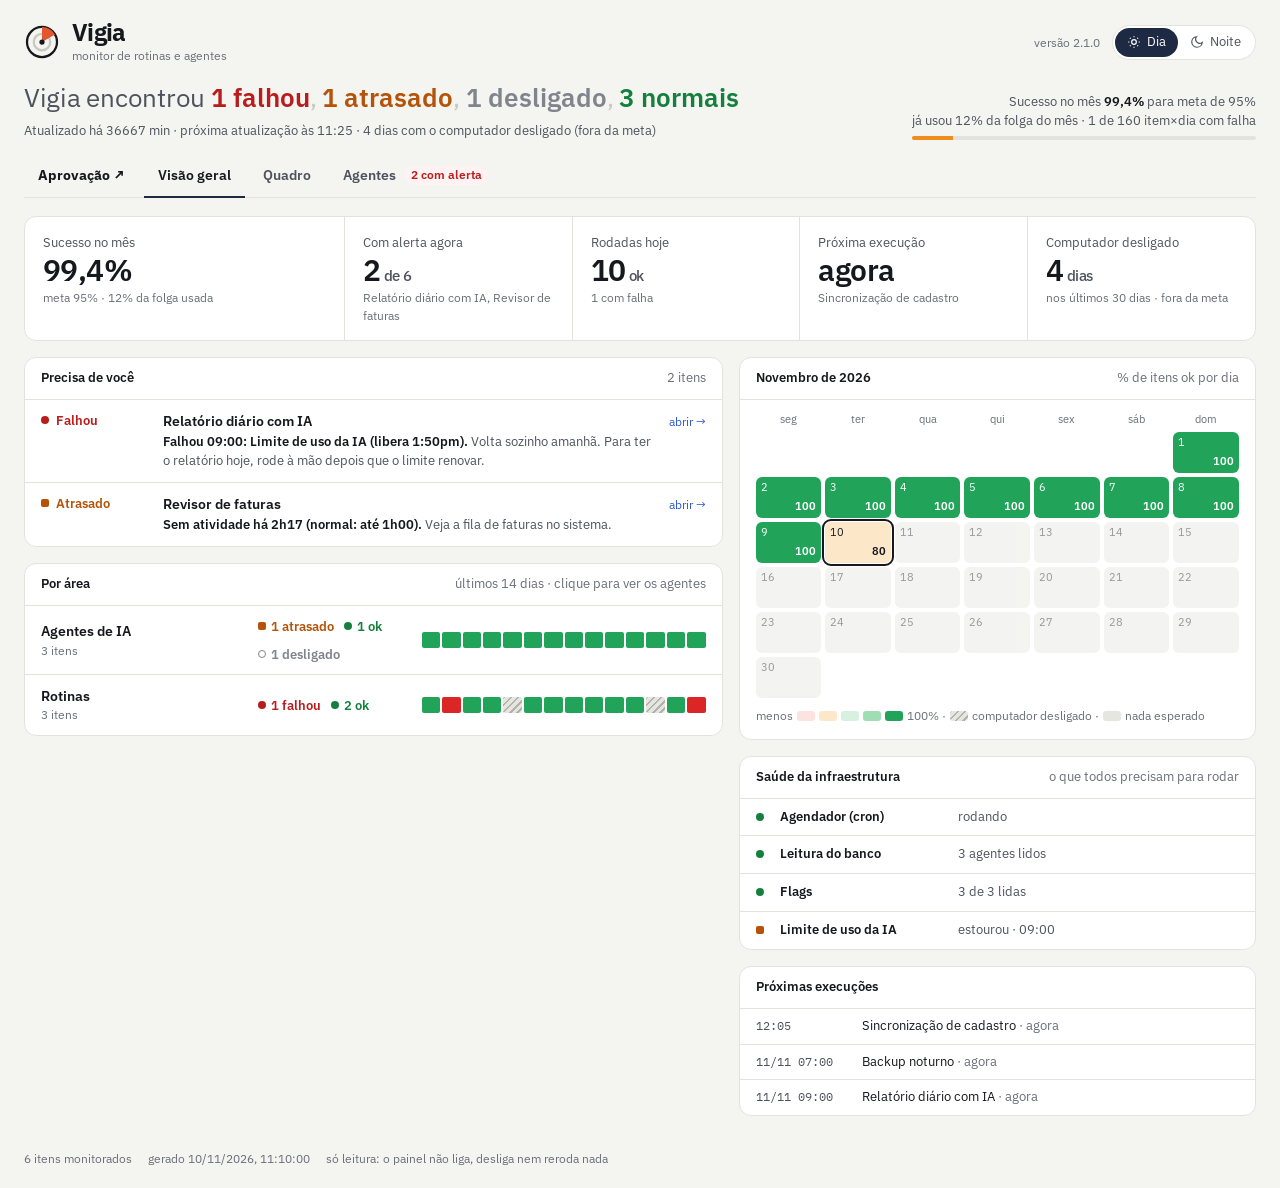
==== commit 96c047e8: "Vigia 2.1.0: aba Aprovação (um slide por decisão) - pedidos/<agente>/<id>.json: o agente propõe, o V" ====
--- a/docs/index.html
+++ b/docs/index.html
@@ -277,6 +277,7 @@
 </div>
 
 <nav class="abas" id="abas" role="tablist">
+ <a href="/" class="ir-aprov" style="padding:9px 14px 10px;font-size:14px;font-weight:700;color:var(--tx);text-decoration:none;border-bottom:2px solid transparent;margin-bottom:-1px">Aprovação ↗</a>
  <button data-aba="geral" role="tab">Visão geral</button>
  <button data-aba="quadro" role="tab">Quadro</button>
  <button data-aba="agentes" role="tab">Agentes <span class="ct" id="ct-ag"></span></button>
@@ -319,7 +320,7 @@
 <div class="toast" id="toast"></div>
 
 <script>
-const D={"titulo": "Vigia", "subtitulo": "", "versao": "2.0.0", "gerado": "2026-11-10T11:10:00", "intervalo_min": 15, "meta": 0.95, "sucesso_mes": 0.99375, "folga_usada": 0.12499999999999989, "ok_mes": 159, "ruim_mes": 1, "pc_dias": 4, "itens": [{"k": "relatorio", "nome": "Relatório diário com IA", "area": "Rotinas", "tipo": "rotina seg–sáb 9h", "fonte": "log_texto", "st": "er", "motivo": "Limite de uso da IA (libera 1:50pm)", "ult": "09:00", "oque": "Resume o dia anterior em um relatório e salva em HTML.", "acao": "<b>Falhou 09:00: Limite de uso da IA (libera 1:50pm).<\/b> Volta sozinho amanhã. Para ter o relatório hoje, rode à mão depois que o limite renovar.", "dias": ["er", "ok", "none", "ok", "ok", "ok", "ok", "ok", "ok", "none", "ok", "ok", "ok", "ok", "ok", "ok", "none", "ok", "ok", "ok", "ok", "none", "none", "none", "none", "none", "none", "none", "none", "none"], "vol": [0, 1, 0, 1, 1, 1, 1, 1, 1, 0, 1, 1, 1, 1, 1, 1, 0, 1, 1, 1, 1, 0, 0, 0, 0, 0, 0, 0, 0, 0], "volNome": "rodadas ok por dia", "nums": [["87,5%", "sucesso no mês", "7 de 8 rodadas"], ["8 s", "última duração", "normal: 3 min 38 s a 4 min 51 s"], ["1", "falha seguida", "desde a última ok"], ["11/11", "próxima rodada", "seg–sáb 9h"]], "rodadas": {"20": [["09:00", "ok", "Terminou bem", "3 min 58 s", "relatório gerado: 23 itens\nclaude exit=0 Wed Oct 21 09:03:58 -03 2026", "/root/manutencao/painel-agentes/app/exemplos/logs/relatorio/log-2026-10-21.txt"]], "19": [["09:00", "ok", "Terminou bem", "2 min 41 s", "relatório gerado: 20 itens\nclaude exit=0 Thu Oct 22 09:02:41 -03 2026", "/root/manutencao/painel-agentes/app/exemplos/logs/relatorio/log-2026-10-22.txt"]], "18": [["09:00", "ok", "Terminou bem", "4 min 47 s", "relatório gerado: 26 itens\nclaude exit=0 Fri Oct 23 09:04:47 -03 2026", "/root/manutencao/painel-agentes/app/exemplos/logs/relatorio/log-2026-10-23.txt"]], "17": [["09:00", "ok", "Terminou bem", "4 min 06 s", "relatório gerado: 15 itens\nclaude exit=0 Sat Oct 24 09:04:06 -03 2026", "/root/manutencao/painel-agentes/app/exemplos/logs/relatorio/log-2026-10-24.txt"]], "15": [["09:00", "ok", "Terminou bem", "4 min 51 s", "relatório gerado: 14 itens\nclaude exit=0 Mon Oct 26 09:04:51 -03 2026", "/root/manutencao/painel-agentes/app/exemplos/logs/relatorio/log-2026-10-26.txt"]], "14": [["09:00", "ok", "Terminou bem", "5 min 10 s", "relatório gerado: 21 itens\nclaude exit=0 Tue Oct 27 09:05:10 -03 2026", "/root/manutencao/painel-agentes/app/exemplos/logs/relatorio/log-2026-10-27.txt"]], "13": [["09:00", "ok", "Terminou bem", "4 min 57 s", "relatório gerado: 23 itens\nclaude exit=0 Wed Oct 28 09:04:57 -03 2026", "/root/manutencao/painel-agentes/app/exemplos/logs/relatorio/log-2026-10-28.txt"]], "12": [["09:00", "ok", "Terminou bem", "2 min 47 s", "relatório gerado: 18 itens\nclaude exit=0 Thu Oct 29 09:02:47 -03 2026", "/root/manutencao/painel-agentes/app/exemplos/logs/relatorio/log-2026-10-29.txt"]], "11": [["09:00", "ok", "Terminou bem", "5 min 19 s", "relatório gerado: 13 itens\nclaude exit=0 Fri Oct 30 09:05:19 -03 2026", "/root/manutencao/painel-agentes/app/exemplos/logs/relatorio/log-2026-10-30.txt"]], "10": [["09:00", "ok", "Terminou bem", "3 min 44 s", "relatório gerado: 19 itens\nclaude exit=0 Sat Oct 31 09:03:44 -03 2026", "/root/manutencao/painel-agentes/app/exemplos/logs/relatorio/log-2026-10-31.txt"]], "8": [["09:00", "ok", "Terminou bem", "3 min 29 s", "relatório gerado: 14 itens\nclaude exit=0 Mon Nov  2 09:03:29 -03 2026", "/root/manutencao/painel-agentes/app/exemplos/logs/relatorio/log-2026-11-02.txt"]], "7": [["09:00", "ok", "Terminou bem", "4 min 07 s", "relatório gerado: 15 itens\nclaude exit=0 Tue Nov  3 09:04:07 -03 2026", "/root/manutencao/painel-agentes/app/exemplos/logs/relatorio/log-2026-11-03.txt"]], "6": [["09:00", "ok", "Terminou bem", "4 min 26 s", "relatório gerado: 20 itens\nclaude exit=0 Wed Nov  4 09:04:26 -03 2026", "/root/manutencao/painel-agentes/app/exemplos/logs/relatorio/log-2026-11-04.txt"]], "5": [["09:00", "ok", "Terminou bem", "3 min 11 s", "relatório gerado: 23 itens\nclaude exit=0 Thu Nov  5 09:03:11 -03 2026", "/root/manutencao/painel-agentes/app/exemplos/logs/relatorio/log-2026-11-05.txt"]], "4": [["09:00", "ok", "Terminou bem", "4 min", "relatório gerado: 23 itens\nclaude exit=0 Fri Nov  6 09:04:00 -03 2026", "/root/manutencao/painel-agentes/app/exemplos/logs/relatorio/log-2026-11-06.txt"]], "3": [["09:00", "ok", "Terminou bem", "3 min 38 s", "relatório gerado: 18 itens\nclaude exit=0 Sat Nov  7 09:03:38 -03 2026", "/root/manutencao/painel-agentes/app/exemplos/logs/relatorio/log-2026-11-07.txt"]], "1": [["09:00", "ok", "Terminou bem", "5 min 05 s", "relatório gerado: 14 itens\nclaude exit=0 Mon Nov  9 09:05:05 -03 2026", "/root/manutencao/painel-agentes/app/exemplos/logs/relatorio/log-2026-11-09.txt"]], "0": [["09:00", "er", "Limite de uso da IA (libera 1:50pm)", "8 s", "You've hit your 5-hour limit · resets 1:50pm (America/Sao_Paulo)\nclaude exit=1 Tue Nov 10 09:00:08 -03 2026", "/root/manutencao/painel-agentes/app/exemplos/logs/relatorio/log-2026-11-10.txt"]]}, "durs": [238, 161, 287, 246, 291, 310, 297, 167, 319, 224, 209, 247, 266, 191, 240, 218, 305], "ok_mes": 7, "ruim_mes": 1, "prox": "2026-11-11T09:00:00", "visto": false, "acoes": ["investigar", "visto", "pausar"], "execucoes": []}, {"k": "revisor", "nome": "Revisor de faturas", "area": "Agentes de IA", "tipo": "agente", "fonte": "sql", "st": "late", "motivo": "Sem atividade há 2h17 (normal: até 1h00)", "ult": "08:53", "oque": "Confere se cada fatura bate com o pedido e separa as que precisam de pessoa.", "acao": "<b>Sem atividade há 2h17 (normal: até 1h00).<\/b> Veja a fila de faturas no sistema.", "dias": ["ok", "ok", "ok", "none", "ok", "ok", "ok", "ok", "ok", "ok", "ok", "ok", "ok", "ok", "ok", "ok", "ok", "er", "ok", "ok", "ok", "ok", "ok", "er", "ok", "ok", "ok", "ok", "ok", "ok"], "vol": [28, 56, 5, 0, 62, 57, 61, 63, 60, 6, 6, 56, 62, 63, 62, 60, 7, 6, 65, 60, 58, 60, 63, 4, 1, 59, 55, 58, 52, 61], "volNome": "faturas revisadas por dia", "nums": [["28", "revisadas hoje", "normal: 58 a 62"], ["16 de 585", "não conseguiu ler", "14 dias"], ["50 de 585", "passadas para pessoa", "14 dias"], ["2h17", "sem atividade", "normal: até 1h00"]], "rodadas": {"13": [["19:00", "ok", "7 gravações", "", "", ""], ["18:00", "ok", "6 gravações", "", "", ""], ["17:00", "ok", "3 gravações", "", "", ""], ["16:00", "ok", "7 gravações", "", "", ""], ["15:00", "ok", "5 gravações", "", "", ""], ["14:00", "ok", "4 gravações", "", "", ""], ["13:00", "ok", "1 gravação", "", "", ""], ["12:00", "ok", "5 gravações", "", "", ""], ["11:00", "ok", "3 gravações", "", "", ""], ["10:00", "ok", "7 gravações", "", "", ""], ["09:00", "er", "9 gravações, 1 com erro: ", "", "", ""], ["08:00", "ok", "6 gravações", "", "", ""]], "12": [["19:00", "ok", "6 gravações", "", "", ""], ["18:00", "ok", "3 gravações", "", "", ""], ["17:00", "ok", "10 gravações", "", "", ""], ["16:00", "ok", "3 gravações", "", "", ""], ["15:00", "ok", "6 gravações", "", "", ""], ["14:00", "ok", "3 gravações", "", "", ""], ["13:00", "ok", "5 gravações", "", "", ""], ["12:00", "ok", "5 gravações", "", "", ""], ["11:00", "ok", "7 gravações", "", "", ""], ["10:00", "ok", "3 gravações", "", "", ""], ["09:00", "ok", "5 gravações", "", "", ""], ["08:00", "ok", "6 gravações", "", "", ""]], "11": [["19:00", "ok", "4 gravações", "", "", ""], ["18:00", "ok", "8 gravações", "", "", ""], ["17:00", "ok", "3 gravações", "", "", ""], ["16:00", "ok", "2 gravações", "", "", ""], ["15:00", "ok", "5 gravações", "", "", ""], ["14:00", "er", "10 gravações, 1 com erro: ", "", "", ""], ["13:00", "ok", "4 gravações", "", "", ""], ["12:00", "ok", "4 gravações", "", "", ""], ["11:00", "ok", "1 gravação", "", "", ""], ["10:00", "ok", "5 gravações", "", "", ""], ["09:00", "ok", "6 gravações", "", "", ""], ["08:00", "ok", "4 gravações", "", "", ""]], "10": [["19:00", "ok", "2 gravações", "", "", ""], ["17:00", "ok", "1 gravação", "", "", ""], ["14:00", "ok", "1 gravação", "", "", ""], ["13:00", "ok", "1 gravação", "", "", ""], ["09:00", "ok", "1 gravação", "", "", ""]], "9": [["15:00", "ok", "1 gravação", "", "", ""], ["14:00", "ok", "1 gravação", "", "", ""], ["12:00", "ok", "1 gravação", "", "", ""], ["10:00", "ok", "2 gravações", "", "", ""], ["08:00", "ok", "1 gravação", "", "", ""]], "8": [["19:00", "ok", "4 gravações", "", "", ""], ["18:00", "er", "7 gravações, 1 com erro: ", "", "", ""], ["17:00", "ok", "7 gravações", "", "", ""], ["16:00", "ok", "3 gravações", "", "", ""], ["15:00", "ok", "5 gravações", "", "", ""], ["14:00", "ok", "6 gravações", "", "", ""], ["13:00", "ok", "7 gravações", "", "", ""], ["12:00", "ok", "5 gravações", "", "", ""], ["11:00", "ok", "2 gravações", "", "", ""], ["10:00", "ok", "6 gravações", "", "", ""], ["09:00", "ok", "5 gravações", "", "", ""], ["08:00", "ok", "3 gravações", "", "", ""]], "7": [["19:00", "ok", "11 gravações", "", "", ""], ["18:00", "ok", "5 gravações", "", "", ""], ["17:00", "er", "7 gravações, 1 com erro: ", "", "", ""], ["16:00", "ok", "5 gravações", "", "", ""], ["15:00", "ok", "6 gravações", "", "", ""], ["14:00", "ok", "4 gravações", "", "", ""], ["13:00", "ok", "2 gravações", "", "", ""], ["12:00", "ok", "6 gravações", "", "", ""], ["11:00", "ok", "1 gravação", "", "", ""], ["10:00", "er", "9 gravações, 1 com erro: ", "", "", ""], ["09:00", "ok", "4 gravações", "", "", ""], ["08:00", "ok", "3 gravações", "", "", ""]], "6": [["19:00", "ok", "7 gravações", "", "", ""], ["18:00", "ok", "3 gravações", "", "", ""], ["17:00", "ok", "4 gravações", "", "", ""], ["16:00", "ok", "5 gravações", "", "", ""], ["15:00", "ok", "5 gravações", "", "", ""], ["14:00", "ok", "6 gravações", "", "", ""], ["13:00", "ok", "5 gravações", "", "", ""], ["12:00", "ok", "5 gravações", "", "", ""], ["11:00", "ok", "3 gravações", "", "", ""], ["10:00", "ok", "3 gravações", "", "", ""], ["09:00", "ok", "8 gravações", "", "", ""], ["08:00", "ok", "7 gravações", "", "", ""]], "5": [["19:00", "er", "6 gravações, 1 com erro: ", "", "", ""], ["18:00", "ok", "6 gravações", "", "", ""], ["17:00", "ok", "5 gravações", "", "", ""], ["16:00", "ok", "4 gravações", "", "", ""], ["15:00", "ok", "4 gravações", "", "", ""], ["14:00", "ok", "2 gravações", "", "", ""], ["13:00", "ok", "6 gravações", "", "", ""], ["12:00", "ok", "5 gravações", "", "", ""], ["11:00", "ok", "7 gravações", "", "", ""], ["10:00", "ok", "3 gravações", "", "", ""], ["09:00", "ok", "5 gravações", "", "", ""], ["08:00", "ok", "4 gravações", "", "", ""]], "4": [["19:00", "ok", "4 gravações", "", "", ""], ["18:00", "ok", "5 gravações", "", "", ""], ["17:00", "er", "8 gravações, 1 com erro: ", "", "", ""], ["16:00", "er", "4 gravações, 1 com erro: ", "", "", ""], ["15:00", "er", "4 gravações, 1 com erro: ", "", "", ""], ["14:00", "ok", "5 gravações", "", "", ""], ["13:00", "er", "4 gravações, 1 com erro: ", "", "", ""], ["12:00", "ok", "7 gravações", "", "", ""], ["11:00", "ok", "8 gravações", "", "", ""], ["10:00", "ok", "5 gravações", "", "", ""], ["09:00", "ok", "6 gravações", "", "", ""], ["08:00", "ok", "2 gravações", "", "", ""]], "2": [["17:00", "ok", "1 gravação", "", "", ""], ["15:00", "ok", "1 gravação", "", "", ""], ["11:00", "ok", "1 gravação", "", "", ""], ["10:00", "ok", "1 gravação", "", "", ""], ["09:00", "ok", "1 gravação", "", "", ""]], "1": [["19:00", "ok", "3 gravações", "", "", ""], ["18:00", "ok", "6 gravações", "", "", ""], ["17:00", "ok", "6 gravações", "", "", ""], ["16:00", "ok", "4 gravações", "", "", ""], ["15:00", "ok", "3 gravações", "", "", ""], ["14:00", "ok", "4 gravações", "", "", ""], ["13:00", "ok", "8 gravações", "", "", ""], ["12:00", "ok", "4 gravações", "", "", ""], ["11:00", "ok", "3 gravações", "", "", ""], ["10:00", "ok", "7 gravações", "", "", ""], ["09:00", "ok", "4 gravações", "", "", ""], ["08:00", "ok", "4 gravações", "", "", ""]], "0": [["08:00", "ok", "28 gravações", "", "", ""]], "14": [["dia", "ok", "62 gravações · 3 com erro · 4 com pessoa", "", "", ""]], "15": [["dia", "ok", "60 gravações · 1 com erro · 4 com pessoa", "", "", ""]], "16": [["dia", "ok", "7 gravações · 0 com erro · 0 com pessoa", "", "", ""]], "17": [["dia", "er", "6 gravações · 1 com erro · 0 com pessoa", "", "", ""]], "18": [["dia", "ok", "65 gravações · 0 com erro · 4 com pessoa", "", "", ""]], "19": [["dia", "ok", "60 gravações · 4 com erro · 5 com pessoa", "", "", ""]], "20": [["dia", "ok", "58 gravações · 3 com erro · 6 com pessoa", "", "", ""]], "21": [["dia", "ok", "60 gravações · 4 com erro · 4 com pessoa", "", "", ""]], "22": [["dia", "ok", "63 gravações · 1 com erro · 3 com pessoa", "", "", ""]], "23": [["dia", "er", "4 gravações · 1 com erro · 0 com pessoa", "", "", ""]], "24": [["dia", "ok", "1 gravações · 0 com erro · 0 com pessoa", "", "", ""]], "25": [["dia", "ok", "59 gravações · 1 com erro · 9 com pessoa", "", "", ""]], "26": [["dia", "ok", "55 gravações · 2 com erro · 6 com pessoa", "", "", ""]], "27": [["dia", "ok", "58 gravações · 4 com erro · 7 com pessoa", "", "", ""]], "28": [["dia", "ok", "52 gravações · 2 com erro · 3 com pessoa", "", "", ""]], "29": [["dia", "ok", "61 gravações · 2 com erro · 5 com pessoa", "", "", ""]]}, "durs": [], "ok_mes": 9, "ruim_mes": 0, "prox": null, "visto": false, "acoes": ["investigar", "visto", "pausar"], "execucoes": []}, {"k": "backup", "nome": "Backup noturno", "area": "Rotinas", "tipo": "rotina seg–sáb 7h", "fonte": "log_texto", "st": "ok", "motivo": "Terminou bem", "ult": "07:00", "oque": "Copia os arquivos do servidor para o disco externo.", "acao": "", "dias": ["ok", "ok", "none", "ok", "ok", "ok", "ok", "ok", "ok", "none", "ok", "ok", "er", "ok", "ok", "ok", "none", "ok", "ok", "ok", "ok", "ok", "ok", "none", "ok", "ok", "ok", "ok", "ok", "ok"], "vol": [849, 847, 0, 972, 910, 942, 1016, 881, 803, 0, 942, 1029, 0, 1079, 1132, 901, 0, 813, 1058, 911, 815, 1016, 844, 0, 1179, 852, 871, 925, 1179, 857], "volNome": "arquivos copiados por dia", "nums": [["100,0%", "sucesso no mês", "8 de 8 rodadas"], ["1 min", "última duração", "normal: 54 s a 1 min 24 s"], ["0", "falhas seguidas", "nenhuma"], ["11/11", "próxima rodada", "seg–sáb 7h"]], "rodadas": {"29": [["07:00", "ok", "Terminou bem", "1 min 20 s", "iniciando backup\n857 arquivos copiados\nexit=0 Mon Oct 12 07:01:20 -03 2026", "/root/manutencao/painel-agentes/app/exemplos/logs/backup/log-2026-10-12.txt"]], "28": [["07:00", "ok", "Terminou bem", "41 s", "iniciando backup\n1179 arquivos copiados\nexit=0 Tue Oct 13 07:00:41 -03 2026", "/root/manutencao/painel-agentes/app/exemplos/logs/backup/log-2026-10-13.txt"]], "27": [["07:00", "ok", "Terminou bem", "57 s", "iniciando backup\n925 arquivos copiados\nexit=0 Wed Oct 14 07:00:57 -03 2026", "/root/manutencao/painel-agentes/app/exemplos/logs/backup/log-2026-10-14.txt"]], "26": [["07:00", "ok", "Terminou bem", "54 s", "iniciando backup\n871 arquivos copiados\nexit=0 Thu Oct 15 07:00:54 -03 2026", "/root/manutencao/painel-agentes/app/exemplos/logs/backup/log-2026-10-15.txt"]], "25": [["07:00", "ok", "Terminou bem", "1 min 27 s", "iniciando backup\n852 arquivos copiados\nexit=0 Fri Oct 16 07:01:27 -03 2026", "/root/manutencao/painel-agentes/app/exemplos/logs/backup/log-2026-10-16.txt"]], "24": [["07:00", "ok", "Terminou bem", "1 min 23 s", "iniciando backup\n1179 arquivos copiados\nexit=0 Sat Oct 17 07:01:23 -03 2026", "/root/manutencao/painel-agentes/app/exemplos/logs/backup/log-2026-10-17.txt"]], "22": [["07:00", "ok", "Terminou bem", "1 min 14 s", "iniciando backup\n844 arquivos copiados\nexit=0 Mon Oct 19 07:01:14 -03 2026", "/root/manutencao/painel-agentes/app/exemplos/logs/backup/log-2026-10-19.txt"]], "21": [["07:00", "ok", "Terminou bem", "1 min 17 s", "iniciando backup\n1016 arquivos copiados\nexit=0 Tue Oct 20 07:01:17 -03 2026", "/root/manutencao/painel-agentes/app/exemplos/logs/backup/log-2026-10-20.txt"]], "20": [["07:00", "ok", "Terminou bem", "42 s", "iniciando backup\n815 arquivos copiados\nexit=0 Wed Oct 21 07:00:42 -03 2026", "/root/manutencao/painel-agentes/app/exemplos/logs/backup/log-2026-10-21.txt"]], "19": [["07:00", "ok", "Terminou bem", "45 s", "iniciando backup\n911 arquivos copiados\nexit=0 Thu Oct 22 07:00:45 -03 2026", "/root/manutencao/painel-agentes/app/exemplos/logs/backup/log-2026-10-22.txt"]], "18": [["07:00", "ok", "Terminou bem", "54 s", "iniciando backup\n1058 arquivos copiados\nexit=0 Fri Oct 23 07:00:54 -03 2026", "/root/manutencao/painel-agentes/app/exemplos/logs/backup/log-2026-10-23.txt"]], "17": [["07:00", "ok", "Terminou bem", "1 min 18 s", "iniciando backup\n813 arquivos copiados\nexit=0 Sat Oct 24 07:01:18 -03 2026", "/root/manutencao/painel-agentes/app/exemplos/logs/backup/log-2026-10-24.txt"]], "15": [["07:00", "ok", "Terminou bem", "1 min 15 s", "iniciando backup\n901 arquivos copiados\nexit=0 Mon Oct 26 07:01:15 -03 2026", "/root/manutencao/painel-agentes/app/exemplos/logs/backup/log-2026-10-26.txt"]], "14": [["07:00", "ok", "Terminou bem", "1 min 25 s", "iniciando backup\n1132 arquivos copiados\nexit=0 Tue Oct 27 07:01:25 -03 2026", "/root/manutencao/painel-agentes/app/exemplos/logs/backup/log-2026-10-27.txt"]], "13": [["07:00", "ok", "Terminou bem", "1 min 24 s", "iniciando backup\n1079 arquivos copiados\nexit=0 Wed Oct 28 07:01:24 -03 2026", "/root/manutencao/painel-agentes/app/exemplos/logs/backup/log-2026-10-28.txt"]], "12": [["07:00", "er", "Disco cheio", "1 min 06 s", "erro: disco cheio\nexit=2 Thu Oct 29 07:01:06 -03 2026", "/root/manutencao/painel-agentes/app/exemplos/logs/backup/log-2026-10-29.txt"]], "11": [["07:00", "ok", "Terminou bem", "54 s", "iniciando backup\n1029 arquivos copiados\nexit=0 Fri Oct 30 07:00:54 -03 2026", "/root/manutencao/painel-agentes/app/exemplos/logs/backup/log-2026-10-30.txt"]], "10": [["07:00", "ok", "Terminou bem", "1 min 17 s", "iniciando backup\n942 arquivos copiados\nexit=0 Sat Oct 31 07:01:17 -03 2026", "/root/manutencao/painel-agentes/app/exemplos/logs/backup/log-2026-10-31.txt"]], "8": [["07:00", "ok", "Terminou bem", "1 min 31 s", "iniciando backup\n803 arquivos copiados\nexit=0 Mon Nov  2 07:01:31 -03 2026", "/root/manutencao/painel-agentes/app/exemplos/logs/backup/log-2026-11-02.txt"]], "7": [["07:00", "ok", "Terminou bem", "1 min 28 s", "iniciando backup\n881 arquivos copiados\nexit=0 Tue Nov  3 07:01:28 -03 2026", "/root/manutencao/painel-agentes/app/exemplos/logs/backup/log-2026-11-03.txt"]], "6": [["07:00", "ok", "Terminou bem", "1 min 24 s", "iniciando backup\n1016 arquivos copiados\nexit=0 Wed Nov  4 07:01:24 -03 2026", "/root/manutencao/painel-agentes/app/exemplos/logs/backup/log-2026-11-04.txt"]], "5": [["07:00", "ok", "Terminou bem", "1 min", "iniciando backup\n942 arquivos copiados\nexit=0 Thu Nov  5 07:01:01 -03 2026", "/root/manutencao/painel-agentes/app/exemplos/logs/backup/log-2026-11-05.txt"]], "4": [["07:00", "ok", "Terminou bem", "49 s", "iniciando backup\n910 arquivos copiados\nexit=0 Fri Nov  6 07:00:49 -03 2026", "/root/manutencao/painel-agentes/app/exemplos/logs/backup/log-2026-11-06.txt"]], "3": [["07:00", "ok", "Terminou bem", "1 min 28 s", "iniciando backup\n972 arquivos copiados\nexit=0 Sat Nov  7 07:01:28 -03 2026", "/root/manutencao/painel-agentes/app/exemplos/logs/backup/log-2026-11-07.txt"]], "1": [["07:00", "ok", "Terminou bem", "46 s", "iniciando backup\n847 arquivos copiados\nexit=0 Mon Nov  9 07:00:46 -03 2026", "/root/manutencao/painel-agentes/app/exemplos/logs/backup/log-2026-11-09.txt"]], "0": [["07:00", "ok", "Terminou bem", "1 min", "iniciando backup\n849 arquivos copiados\nexit=0 Tue Nov 10 07:01:04 -03 2026", "/root/manutencao/painel-agentes/app/exemplos/logs/backup/log-2026-11-10.txt"]]}, "durs": [80, 41, 57, 54, 87, 83, 74, 77, 42, 45, 54, 78, 75, 85, 84, 54, 77, 91, 88, 84, 61, 49, 88, 46, 64], "ok_mes": 8, "ruim_mes": 0, "prox": "2026-11-11T07:00:00", "visto": false, "acoes": ["investigar", "visto", "pausar"], "execucoes": []}, {"k": "classificador", "nome": "Classificador de tickets", "area": "Agentes de IA", "tipo": "agente", "fonte": "sql", "st": "ok", "motivo": "Última gravação 10:50", "ult": "10:50", "oque": "Lê cada ticket novo e dá categoria e prioridade.", "acao": "", "dias": ["ok", "ok", "ok", "ok", "ok", "ok", "ok", "ok", "ok", "ok", "ok", "ok", "ok", "ok", "ok", "ok", "ok", "ok", "ok", "ok", "ok", "ok", "ok", "ok", "ok", "ok", "ok", "ok", "ok", "ok"], "vol": [16, 42, 5, 10, 37, 38, 41, 33, 39, 12, 14, 37, 39, 36, 38, 46, 9, 10, 42, 41, 48, 39, 42, 10, 10, 45, 40, 37, 40, 38], "volNome": "tickets classificados por dia", "nums": [["16", "classificados hoje", "normal: 38 a 42"], ["0 de 399", "com erro", "14 dias"], ["14 de 399", "corrigidos por pessoa", "14 dias"], ["20 min", "sem atividade", "normal: até 1h19"]], "rodadas": {"13": [["19:00", "ok", "5 gravações", "", "", ""], ["18:00", "ok", "3 gravações", "", "", ""], ["17:00", "ok", "3 gravações", "", "", ""], ["16:00", "ok", "4 gravações", "", "", ""], ["15:00", "ok", "2 gravações", "", "", ""], ["14:00", "ok", "5 gravações", "", "", ""], ["13:00", "ok", "1 gravação", "", "", ""], ["12:00", "ok", "2 gravações", "", "", ""], ["11:00", "ok", "5 gravações", "", "", ""], ["10:00", "ok", "2 gravações", "", "", ""], ["09:00", "ok", "3 gravações", "", "", ""], ["08:00", "ok", "1 gravação", "", "", ""]], "12": [["19:00", "ok", "3 gravações", "", "", ""], ["18:00", "ok", "6 gravações", "", "", ""], ["17:00", "ok", "4 gravações", "", "", ""], ["16:00", "ok", "6 gravações", "", "", ""], ["15:00", "ok", "4 gravações", "", "", ""], ["14:00", "ok", "5 gravações", "", "", ""], ["13:00", "ok", "4 gravações", "", "", ""], ["12:00", "ok", "1 gravação", "", "", ""], ["11:00", "ok", "1 gravação", "", "", ""], ["10:00", "ok", "1 gravação", "", "", ""], ["09:00", "ok", "3 gravações", "", "", ""], ["08:00", "ok", "1 gravação", "", "", ""]], "11": [["19:00", "ok", "3 gravações", "", "", ""], ["18:00", "ok", "4 gravações", "", "", ""], ["17:00", "ok", "3 gravações", "", "", ""], ["16:00", "ok", "3 gravações", "", "", ""], ["15:00", "ok", "4 gravações", "", "", ""], ["14:00", "ok", "3 gravações", "", "", ""], ["13:00", "ok", "2 gravações", "", "", ""], ["12:00", "ok", "1 gravação", "", "", ""], ["11:00", "ok", "2 gravações", "", "", ""], ["10:00", "ok", "4 gravações", "", "", ""], ["09:00", "ok", "4 gravações", "", "", ""], ["08:00", "ok", "4 gravações", "", "", ""]], "10": [["19:00", "ok", "1 gravação", "", "", ""], ["18:00", "ok", "2 gravações", "", "", ""], ["16:00", "ok", "1 gravação", "", "", ""], ["15:00", "ok", "1 gravação", "", "", ""], ["14:00", "ok", "2 gravações", "", "", ""], ["13:00", "ok", "2 gravações", "", "", ""], ["11:00", "ok", "1 gravação", "", "", ""], ["10:00", "ok", "2 gravações", "", "", ""], ["08:00", "ok", "2 gravações", "", "", ""]], "9": [["19:00", "ok", "1 gravação", "", "", ""], ["18:00", "ok", "3 gravações", "", "", ""], ["16:00", "ok", "1 gravação", "", "", ""], ["14:00", "ok", "1 gravação", "", "", ""], ["12:00", "ok", "1 gravação", "", "", ""], ["11:00", "ok", "1 gravação", "", "", ""], ["10:00", "ok", "3 gravações", "", "", ""], ["08:00", "ok", "1 gravação", "", "", ""]], "8": [["19:00", "ok", "2 gravações", "", "", ""], ["18:00", "ok", "5 gravações", "", "", ""], ["17:00", "ok", "4 gravações", "", "", ""], ["16:00", "ok", "2 gravações", "", "", ""], ["15:00", "ok", "4 gravações", "", "", ""], ["14:00", "ok", "2 gravações", "", "", ""], ["13:00", "ok", "5 gravações", "", "", ""], ["12:00", "ok", "3 gravações", "", "", ""], ["11:00", "ok", "5 gravações", "", "", ""], ["10:00", "ok", "3 gravações", "", "", ""], ["09:00", "ok", "3 gravações", "", "", ""], ["08:00", "ok", "1 gravação", "", "", ""]], "7": [["19:00", "ok", "4 gravações", "", "", ""], ["18:00", "ok", "4 gravações", "", "", ""], ["17:00", "ok", "6 gravações", "", "", ""], ["16:00", "ok", "7 gravações", "", "", ""], ["15:00", "ok", "2 gravações", "", "", ""], ["14:00", "ok", "2 gravações", "", "", ""], ["13:00", "ok", "2 gravações", "", "", ""], ["11:00", "ok", "1 gravação", "", "", ""], ["09:00", "ok", "1 gravação", "", "", ""], ["08:00", "ok", "4 gravações", "", "", ""]], "6": [["19:00", "ok", "3 gravações", "", "", ""], ["18:00", "ok", "3 gravações", "", "", ""], ["17:00", "ok", "5 gravações", "", "", ""], ["16:00", "ok", "6 gravações", "", "", ""], ["15:00", "ok", "1 gravação", "", "", ""], ["14:00", "ok", "1 gravação", "", "", ""], ["13:00", "ok", "5 gravações", "", "", ""], ["12:00", "ok", "3 gravações", "", "", ""], ["11:00", "ok", "1 gravação", "", "", ""], ["10:00", "ok", "5 gravações", "", "", ""], ["09:00", "ok", "4 gravações", "", "", ""], ["08:00", "ok", "4 gravações", "", "", ""]], "5": [["19:00", "ok", "3 gravações", "", "", ""], ["18:00", "ok", "2 gravações", "", "", ""], ["17:00", "ok", "2 gravações", "", "", ""], ["16:00", "ok", "4 gravações", "", "", ""], ["15:00", "ok", "4 gravações", "", "", ""], ["14:00", "ok", "1 gravação", "", "", ""], ["13:00", "ok", "7 gravações", "", "", ""], ["12:00", "ok", "1 gravação", "", "", ""], ["11:00", "ok", "5 gravações", "", "", ""], ["10:00", "ok", "2 gravações", "", "", ""], ["09:00", "ok", "2 gravações", "", "", ""], ["08:00", "ok", "5 gravações", "", "", ""]], "4": [["19:00", "ok", "2 gravações", "", "", ""], ["18:00", "ok", "10 gravações", "", "", ""], ["17:00", "ok", "3 gravações", "", "", ""], ["16:00", "ok", "3 gravações", "", "", ""], ["15:00", "ok", "2 gravações", "", "", ""], ["14:00", "ok", "3 gravações", "", "", ""], ["13:00", "ok", "6 gravações", "", "", ""], ["12:00", "ok", "3 gravações", "", "", ""], ["10:00", "ok", "2 gravações", "", "", ""], ["09:00", "ok", "2 gravações", "", "", ""], ["08:00", "ok", "1 gravação", "", "", ""]], "3": [["18:00", "ok", "1 gravação", "", "", ""], ["17:00", "ok", "1 gravação", "", "", ""], ["16:00", "ok", "2 gravações", "", "", ""], ["14:00", "ok", "1 gravação", "", "", ""], ["12:00", "ok", "2 gravações", "", "", ""], ["11:00", "ok", "1 gravação", "", "", ""], ["08:00", "ok", "2 gravações", "", "", ""]], "2": [["18:00", "ok", "1 gravação", "", "", ""], ["15:00", "ok", "1 gravação", "", "", ""], ["10:00", "ok", "1 gravação", "", "", ""], ["09:00", "ok", "2 gravações", "", "", ""]], "1": [["19:00", "ok", "4 gravações", "", "", ""], ["18:00", "ok", "7 gravações", "", "", ""], ["17:00", "ok", "3 gravações", "", "", ""], ["16:00", "ok", "2 gravações", "", "", ""], ["15:00", "ok", "6 gravações", "", "", ""], ["14:00", "ok", "2 gravações", "", "", ""], ["13:00", "ok", "3 gravações", "", "", ""], ["12:00", "ok", "2 gravações", "", "", ""], ["11:00", "ok", "6 gravações", "", "", ""], ["10:00", "ok", "4 gravações", "", "", ""], ["08:00", "ok", "3 gravações", "", "", ""]], "0": [["10:00", "ok", "2 gravações", "", "", ""], ["09:00", "ok", "8 gravações", "", "", ""], ["08:00", "ok", "6 gravações", "", "", ""]], "14": [["dia", "ok", "38 gravações · 0 com erro · 3 com pessoa", "", "", ""]], "15": [["dia", "ok", "46 gravações · 0 com erro · 2 com pessoa", "", "", ""]], "16": [["dia", "ok", "9 gravações · 0 com erro · 0 com pessoa", "", "", ""]], "17": [["dia", "ok", "10 gravações · 0 com erro · 0 com pessoa", "", "", ""]], "18": [["dia", "ok", "42 gravações · 0 com erro · 0 com pessoa", "", "", ""]], "19": [["dia", "ok", "41 gravações · 0 com erro · 2 com pessoa", "", "", ""]], "20": [["dia", "ok", "48 gravações · 0 com erro · 1 com pessoa", "", "", ""]], "21": [["dia", "ok", "39 gravações · 0 com erro · 1 com pessoa", "", "", ""]], "22": [["dia", "ok", "42 gravações · 0 com erro · 3 com pessoa", "", "", ""]], "23": [["dia", "ok", "10 gravações · 0 com erro · 1 com pessoa", "", "", ""]], "24": [["dia", "ok", "10 gravações · 0 com erro · 1 com pessoa", "", "", ""]], "25": [["dia", "ok", "45 gravações · 0 com erro · 1 com pessoa", "", "", ""]], "26": [["dia", "ok", "40 gravações · 0 com erro · 2 com pessoa", "", "", ""]], "27": [["dia", "ok", "37 gravações · 0 com erro · 2 com pessoa", "", "", ""]], "28": [["dia", "ok", "40 gravações · 0 com erro · 1 com pessoa", "", "", ""]], "29": [["dia", "ok", "38 gravações · 0 com erro · 0 com pessoa", "", "", ""]]}, "durs": [], "ok_mes": 10, "ruim_mes": 0, "prox": null, "visto": false, "acoes": ["investigar", "visto", "pausar"], "execucoes": []}, {"k": "sync", "nome": "Sincronização de cadastro", "area": "Rotinas", "tipo": "rotina de hora em hora", "fonte": "jsonl", "st": "ok", "motivo": "sync: 24 registros", "ult": "11:05", "oque": "Sincroniza o cadastro entre o sistema e a planilha, de hora em hora.", "acao": "", "dias": ["ok", "ok", "pc", "ok", "ok", "ok", "ok", "ok", "ok", "pc", "ok", "ok", "ok", "ok", "ok", "ok", "pc", "ok", "ok", "ok", "ok", "er", "er", "pc", "ok", "ok", "er", "ok", "ok", "ok"], "vol": [5, 17, 0, 17, 17, 17, 17, 17, 17, 0, 17, 17, 17, 17, 17, 17, 0, 17, 17, 17, 17, 15, 16, 0, 17, 17, 16, 17, 17, 17], "volNome": "rodadas ok por dia", "nums": [["100,0%", "sucesso no mês", "124 de 124 rodadas"], ["—", "última duração", "pouca rodada medida"], ["0", "falhas seguidas", "nenhuma"], ["12:05", "próxima rodada", "de hora em hora"]], "rodadas": {"29": [["07:05", "ok", "sync: 34 registros", "—", "{\"hora\": \"2026-10-12T07:05:00\", \"acao\": \"sync\", \"motivo\": \"34 registros\", \"erro\": null}", "/root/manutencao/painel-agentes/app/exemplos/logs/sync.jsonl"], ["08:05", "ok", "sync: 10 registros", "—", "{\"hora\": \"2026-10-12T08:05:00\", \"acao\": \"sync\", \"motivo\": \"10 registros\", \"erro\": null}", "/root/manutencao/painel-agentes/app/exemplos/logs/sync.jsonl"], ["09:05", "ok", "sync: 17 registros", "—", "{\"hora\": \"2026-10-12T09:05:00\", \"acao\": \"sync\", \"motivo\": \"17 registros\", \"erro\": null}", "/root/manutencao/painel-agentes/app/exemplos/logs/sync.jsonl"], ["10:05", "ok", "sync: 40 registros", "—", "{\"hora\": \"2026-10-12T10:05:00\", \"acao\": \"sync\", \"motivo\": \"40 registros\", \"erro\": null}", "/root/manutencao/painel-agentes/app/exemplos/logs/sync.jsonl"], ["11:05", "ok", "sync: 14 registros", "—", "{\"hora\": \"2026-10-12T11:05:00\", \"acao\": \"sync\", \"motivo\": \"14 registros\", \"erro\": null}", "/root/manutencao/painel-agentes/app/exemplos/logs/sync.jsonl"], ["12:05", "ok", "sync: 3 registros", "—", "{\"hora\": \"2026-10-12T12:05:00\", \"acao\": \"sync\", \"motivo\": \"3 registros\", \"erro\": null}", "/root/manutencao/painel-agentes/app/exemplos/logs/sync.jsonl"], ["13:05", "ok", "sync: 2 registros", "—", "{\"hora\": \"2026-10-12T13:05:00\", \"acao\": \"sync\", \"motivo\": \"2 registros\", \"erro\": null}", "/root/manutencao/painel-agentes/app/exemplos/logs/sync.jsonl"], ["14:05", "ok", "sync: 25 registros", "—", "{\"hora\": \"2026-10-12T14:05:00\", \"acao\": \"sync\", \"motivo\": \"25 registros\", \"erro\": null}", "/root/manutencao/painel-agentes/app/exemplos/logs/sync.jsonl"], ["15:05", "ok", "sync: 13 registros", "—", "{\"hora\": \"2026-10-12T15:05:00\", \"acao\": \"sync\", \"motivo\": \"13 registros\", \"erro\": null}", "/root/manutencao/painel-agentes/app/exemplos/logs/sync.jsonl"], ["16:05", "ok", "sync: 36 registros", "—", "{\"hora\": \"2026-10-12T16:05:00\", \"acao\": \"sync\", \"motivo\": \"36 registros\", \"erro\": null}", "/root/manutencao/painel-agentes/app/exemplos/logs/sync.jsonl"], ["17:05", "ok", "sync: 20 registros", "—", "{\"hora\": \"2026-10-12T17:05:00\", \"acao\": \"sync\", \"motivo\": \"20 registros\", \"erro\": null}", "/root/manutencao/painel-agentes/app/exemplos/logs/sync.jsonl"], ["18:05", "ok", "sync: 31 registros", "—", "{\"hora\": \"2026-10-12T18:05:00\", \"acao\": \"sync\", \"motivo\": \"31 registros\", \"erro\": null}", "/root/manutencao/painel-agentes/app/exemplos/logs/sync.jsonl"], ["19:05", "ok", "sync: 29 registros", "—", "{\"hora\": \"2026-10-12T19:05:00\", \"acao\": \"sync\", \"motivo\": \"29 registros\", \"erro\": null}", "/root/manutencao/painel-agentes/app/exemplos/logs/sync.jsonl"], ["20:05", "ok", "sync: 8 registros", "—", "{\"hora\": \"2026-10-12T20:05:00\", \"acao\": \"sync\", \"motivo\": \"8 registros\", \"erro\": null}", "/root/manutencao/painel-agentes/app/exemplos/logs/sync.jsonl"], ["21:05", "ok", "sync: 35 registros", "—", "{\"hora\": \"2026-10-12T21:05:00\", \"acao\": \"sync\", \"motivo\": \"35 registros\", \"erro\": null}", "/root/manutencao/painel-agentes/app/exemplos/logs/sync.jsonl"], ["22:05", "ok", "sync: 37 registros", "—", "{\"hora\": \"2026-10-12T22:05:00\", \"acao\": \"sync\", \"motivo\": \"37 registros\", \"erro\": null}", "/root/manutencao/painel-agentes/app/exemplos/logs/sync.jsonl"], ["23:05", "ok", "sync: 37 registros", "—", "{\"hora\": \"2026-10-12T23:05:00\", \"acao\": \"sync\", \"motivo\": \"37 registros\", \"erro\": null}", "/root/manutencao/painel-agentes/app/exemplos/logs/sync.jsonl"]], "28": [["00:05", "pc", "Computador desligado no horário", "—", "", ""], ["01:05", "pc", "Computador desligado no horário", "—", "", ""], ["02:05", "pc", "Computador desligado no horário", "—", "", ""], ["03:05", "pc", "Computador desligado no horário", "—", "", ""], ["04:05", "pc", "Computador desligado no horário", "—", "", ""], ["05:05", "pc", "Computador desligado no horário", "—", "", ""], ["06:05", "pc", "Computador desligado no horário", "—", "", ""], ["07:05", "ok", "sync: 14 registros", "—", "{\"hora\": \"2026-10-13T07:05:00\", \"acao\": \"sync\", \"motivo\": \"14 registros\", \"erro\": null}", "/root/manutencao/painel-agentes/app/exemplos/logs/sync.jsonl"], ["08:05", "ok", "sync: 8 registros", "—", "{\"hora\": \"2026-10-13T08:05:00\", \"acao\": \"sync\", \"motivo\": \"8 registros\", \"erro\": null}", "/root/manutencao/painel-agentes/app/exemplos/logs/sync.jsonl"], ["09:05", "ok", "sync: 5 registros", "—", "{\"hora\": \"2026-10-13T09:05:00\", \"acao\": \"sync\", \"motivo\": \"5 registros\", \"erro\": null}", "/root/manutencao/painel-agentes/app/exemplos/logs/sync.jsonl"], ["10:05", "ok", "sync: 7 registros", "—", "{\"hora\": \"2026-10-13T10:05:00\", \"acao\": \"sync\", \"motivo\": \"7 registros\", \"erro\": null}", "/root/manutencao/painel-agentes/app/exemplos/logs/sync.jsonl"], ["11:05", "ok", "sync: 10 registros", "—", "{\"hora\": \"2026-10-13T11:05:00\", \"acao\": \"sync\", \"motivo\": \"10 registros\", \"erro\": null}", "/root/manutencao/painel-agentes/app/exemplos/logs/sync.jsonl"], ["12:05", "ok", "sync: 27 registros", "—", "{\"hora\": \"2026-10-13T12:05:00\", \"acao\": \"sync\", \"motivo\": \"27 registros\", \"erro\": null}", "/root/manutencao/painel-agentes/app/exemplos/logs/sync.jsonl"], ["13:05", "ok", "sync: 24 registros", "—", "{\"hora\": \"2026-10-13T13:05:00\", \"acao\": \"sync\", \"motivo\": \"24 registros\", \"erro\": null}", "/root/manutencao/painel-agentes/app/exemplos/logs/sync.jsonl"], ["14:05", "ok", "sync: 29 registros", "—", "{\"hora\": \"2026-10-13T14:05:00\", \"acao\": \"sync\", \"motivo\": \"29 registros\", \"erro\": null}", "/root/manutencao/painel-agentes/app/exemplos/logs/sync.jsonl"], ["15:05", "ok", "sync: 35 registros", "—", "{\"hora\": \"2026-10-13T15:05:00\", \"acao\": \"sync\", \"motivo\": \"35 registros\", \"erro\": null}", "/root/manutencao/painel-agentes/app/exemplos/logs/sync.jsonl"], ["16:05", "ok", "sync: 0 registros", "—", "{\"hora\": \"2026-10-13T16:05:00\", \"acao\": \"sync\", \"motivo\": \"0 registros\", \"erro\": null}", "/root/manutencao/painel-agentes/app/exemplos/logs/sync.jsonl"], ["17:05", "ok", "sync: 7 registros", "—", "{\"hora\": \"2026-10-13T17:05:00\", \"acao\": \"sync\", \"motivo\": \"7 registros\", \"erro\": null}", "/root/manutencao/painel-agentes/app/exemplos/logs/sync.jsonl"], ["18:05", "ok", "sync: 34 registros", "—", "{\"hora\": \"2026-10-13T18:05:00\", \"acao\": \"sync\", \"motivo\": \"34 registros\", \"erro\": null}", "/root/manutencao/painel-agentes/app/exemplos/logs/sync.jsonl"], ["19:05", "ok", "sync: 21 registros", "—", "{\"hora\": \"2026-10-13T19:05:00\", \"acao\": \"sync\", \"motivo\": \"21 registros\", \"erro\": null}", "/root/manutencao/painel-agentes/app/exemplos/logs/sync.jsonl"], ["20:05", "ok", "sync: 27 registros", "—", "{\"hora\": \"2026-10-13T20:05:00\", \"acao\": \"sync\", \"motivo\": \"27 registros\", \"erro\": null}", "/root/manutencao/painel-agentes/app/exemplos/logs/sync.jsonl"], ["21:05", "ok", "sync: 0 registros", "—", "{\"hora\": \"2026-10-13T21:05:00\", \"acao\": \"sync\", \"motivo\": \"0 registros\", \"erro\": null}", "/root/manutencao/painel-agentes/app/exemplos/logs/sync.jsonl"], ["22:05", "ok", "sync: 16 registros", "—", "{\"hora\": \"2026-10-13T22:05:00\", \"acao\": \"sync\", \"motivo\": \"16 registros\", \"erro\": null}", "/root/manutencao/painel-agentes/app/exemplos/logs/sync.jsonl"], ["23:05", "ok", "sync: 11 registros", "—", "{\"hora\": \"2026-10-13T23:05:00\", \"acao\": \"sync\", \"motivo\": \"11 registros\", \"erro\": null}", "/root/manutencao/painel-agentes/app/exemplos/logs/sync.jsonl"]], "27": [["00:05", "pc", "Computador desligado no horário", "—", "", ""], ["01:05", "pc", "Computador desligado no horário", "—", "", ""], ["02:05", "pc", "Computador desligado no horário", "—", "", ""], ["03:05", "pc", "Computador desligado no horário", "—", "", ""], ["04:05", "pc", "Computador desligado no horário", "—", "", ""], ["05:05", "pc", "Computador desligado no horário", "—", "", ""], ["06:05", "pc", "Computador desligado no horário", "—", "", ""], ["07:05", "ok", "sync: 6 registros", "—", "{\"hora\": \"2026-10-14T07:05:00\", \"acao\": \"sync\", \"motivo\": \"6 registros\", \"erro\": null}", "/root/manutencao/painel-agentes/app/exemplos/logs/sync.jsonl"], ["08:05", "ok", "sync: 19 registros", "—", "{\"hora\": \"2026-10-14T08:05:00\", \"acao\": \"sync\", \"motivo\": \"19 registros\", \"erro\": null}", "/root/manutencao/painel-agentes/app/exemplos/logs/sync.jsonl"], ["09:05", "ok", "sync: 32 registros", "—", "{\"hora\": \"2026-10-14T09:05:00\", \"acao\": \"sync\", \"motivo\": \"32 registros\", \"erro\": null}", "/root/manutencao/painel-agentes/app/exemplos/logs/sync.jsonl"], ["10:05", "ok", "sync: 9 registros", "—", "{\"hora\": \"2026-10-14T10:05:00\", \"acao\": \"sync\", \"motivo\": \"9 registros\", \"erro\": null}", "/root/manutencao/painel-agentes/app/exemplos/logs/sync.jsonl"], ["11:05", "ok", "sync: 10 registros", "—", "{\"hora\": \"2026-10-14T11:05:00\", \"acao\": \"sync\", \"motivo\": \"10 registros\", \"erro\": null}", "/root/manutencao/painel-agentes/app/exemplos/logs/sync.jsonl"], ["12:05", "ok", "sync: 33 registros", "—", "{\"hora\": \"2026-10-14T12:05:00\", \"acao\": \"sync\", \"motivo\": \"33 registros\", \"erro\": null}", "/root/manutencao/painel-agentes/app/exemplos/logs/sync.jsonl"], ["13:05", "ok", "sync: 38 registros", "—", "{\"hora\": \"2026-10-14T13:05:00\", \"acao\": \"sync\", \"motivo\": \"38 registros\", \"erro\": null}", "/root/manutencao/painel-agentes/app/exemplos/logs/sync.jsonl"], ["14:05", "ok", "sync: 1 registros", "—", "{\"hora\": \"2026-10-14T14:05:00\", \"acao\": \"sync\", \"motivo\": \"1 registros\", \"erro\": null}", "/root/manutencao/painel-agentes/app/exemplos/logs/sync.jsonl"], ["15:05", "ok", "sync: 23 registros", "—", "{\"hora\": \"2026-10-14T15:05:00\", \"acao\": \"sync\", \"motivo\": \"23 registros\", \"erro\": null}", "/root/manutencao/painel-agentes/app/exemplos/logs/sync.jsonl"], ["16:05", "ok", "sync: 19 registros", "—", "{\"hora\": \"2026-10-14T16:05:00\", \"acao\": \"sync\", \"motivo\": \"19 registros\", \"erro\": null}", "/root/manutencao/painel-agentes/app/exemplos/logs/sync.jsonl"], ["17:05", "ok", "sync: 15 registros", "—", "{\"hora\": \"2026-10-14T17:05:00\", \"acao\": \"sync\", \"motivo\": \"15 registros\", \"erro\": null}", "/root/manutencao/painel-agentes/app/exemplos/logs/sync.jsonl"], ["18:05", "ok", "sync: 5 registros", "—", "{\"hora\": \"2026-10-14T18:05:00\", \"acao\": \"sync\", \"motivo\": \"5 registros\", \"erro\": null}", "/root/manutencao/painel-agentes/app/exemplos/logs/sync.jsonl"], ["19:05", "ok", "sync: 31 registros", "—", "{\"hora\": \"2026-10-14T19:05:00\", \"acao\": \"sync\", \"motivo\": \"31 registros\", \"erro\": null}", "/root/manutencao/painel-agentes/app/exemplos/logs/sync.jsonl"], ["20:05", "ok", "sync: 34 registros", "—", "{\"hora\": \"2026-10-14T20:05:00\", \"acao\": \"sync\", \"motivo\": \"34 registros\", \"erro\": null}", "/root/manutencao/painel-agentes/app/exemplos/logs/sync.jsonl"], ["21:05", "ok", "sync: 8 registros", "—", "{\"hora\": \"2026-10-14T21:05:00\", \"acao\": \"sync\", \"motivo\": \"8 registros\", \"erro\": null}", "/root/manutencao/painel-agentes/app/exemplos/logs/sync.jsonl"], ["22:05", "ok", "sync: 35 registros", "—", "{\"hora\": \"2026-10-14T22:05:00\", \"acao\": \"sync\", \"motivo\": \"35 registros\", \"erro\": null}", "/root/manutencao/painel-agentes/app/exemplos/logs/sync.jsonl"], ["23:05", "ok", "sync: 33 registros", "—", "{\"hora\": \"2026-10-14T23:05:00\", \"acao\": \"sync\", \"motivo\": \"33 registros\", \"erro\": null}", "/root/manutencao/painel-agentes/app/exemplos/logs/sync.jsonl"]], "26": [["00:05", "pc", "Computador desligado no horário", "—", "", ""], ["01:05", "pc", "Computador desligado no horário", "—", "", ""], ["02:05", "pc", "Computador desligado no horário", "—", "", ""], ["03:05", "pc", "Computador desligado no horário", "—", "", ""], ["04:05", "pc", "Computador desligado no horário", "—", "", ""], ["05:05", "pc", "Computador desligado no horário", "—", "", ""], ["06:05", "pc", "Computador desligado no horário", "—", "", ""], ["07:05", "ok", "sync: 27 registros", "—", "{\"hora\": \"2026-10-15T07:05:00\", \"acao\": \"sync\", \"motivo\": \"27 registros\", \"erro\": null}", "/root/manutencao/painel-agentes/app/exemplos/logs/sync.jsonl"], ["08:05", "ok", "sync: 34 registros", "—", "{\"hora\": \"2026-10-15T08:05:00\", \"acao\": \"sync\", \"motivo\": \"34 registros\", \"erro\": null}", "/root/manutencao/painel-agentes/app/exemplos/logs/sync.jsonl"], ["09:05", "ok", "sync: 12 registros", "—", "{\"hora\": \"2026-10-15T09:05:00\", \"acao\": \"sync\", \"motivo\": \"12 registros\", \"erro\": null}", "/root/manutencao/painel-agentes/app/exemplos/logs/sync.jsonl"], ["10:05", "ok", "sync: 25 registros", "—", "{\"hora\": \"2026-10-15T10:05:00\", \"acao\": \"sync\", \"motivo\": \"25 registros\", \"erro\": null}", "/root/manutencao/painel-agentes/app/exemplos/logs/sync.jsonl"], ["11:05", "ok", "sync: 23 registros", "—", "{\"hora\": \"2026-10-15T11:05:00\", \"acao\": \"sync\", \"motivo\": \"23 registros\", \"erro\": null}", "/root/manutencao/painel-agentes/app/exemplos/logs/sync.jsonl"], ["12:05", "ok", "sync: 33 registros", "—", "{\"hora\": \"2026-10-15T12:05:00\", \"acao\": \"sync\", \"motivo\": \"33 registros\", \"erro\": null}", "/root/manutencao/painel-agentes/app/exemplos/logs/sync.jsonl"], ["13:05", "ok", "sync: 15 registros", "—", "{\"hora\": \"2026-10-15T13:05:00\", \"acao\": \"sync\", \"motivo\": \"15 registros\", \"erro\": null}", "/root/manutencao/painel-agentes/app/exemplos/logs/sync.jsonl"], ["14:05", "ok", "sync: 21 registros", "—", "{\"hora\": \"2026-10-15T14:05:00\", \"acao\": \"sync\", \"motivo\": \"21 registros\", \"erro\": null}", "/root/manutencao/painel-agentes/app/exemplos/logs/sync.jsonl"], ["15:05", "ok", "sync: 35 registros", "—", "{\"hora\": \"2026-10-15T15:05:00\", \"acao\": \"sync\", \"motivo\": \"35 registros\", \"erro\": null}", "/root/manutencao/painel-agentes/app/exemplos/logs/sync.jsonl"], ["16:05", "ok", "sync: 14 registros", "—", "{\"hora\": \"2026-10-15T16:05:00\", \"acao\": \"sync\", \"motivo\": \"14 registros\", \"erro\": null}", "/root/manutencao/painel-agentes/app/exemplos/logs/sync.jsonl"], ["17:05", "er", "timeout na API", "—", "{\"hora\": \"2026-10-15T17:05:00\", \"acao\": \"sync\", \"motivo\": \"40 registros\", \"erro\": \"timeout na API\"}", "/root/manutencao/painel-agentes/app/exemplos/logs/sync.jsonl"], ["18:05", "ok", "sync: 4 registros", "—", "{\"hora\": \"2026-10-15T18:05:00\", \"acao\": \"sync\", \"motivo\": \"4 registros\", \"erro\": null}", "/root/manutencao/painel-agentes/app/exemplos/logs/sync.jsonl"], ["19:05", "ok", "sync: 21 registros", "—", "{\"hora\": \"2026-10-15T19:05:00\", \"acao\": \"sync\", \"motivo\": \"21 registros\", \"erro\": null}", "/root/manutencao/painel-agentes/app/exemplos/logs/sync.jsonl"], ["20:05", "ok", "sync: 15 registros", "—", "{\"hora\": \"2026-10-15T20:05:00\", \"acao\": \"sync\", \"motivo\": \"15 registros\", \"erro\": null}", "/root/manutencao/painel-agentes/app/exemplos/logs/sync.jsonl"], ["21:05", "ok", "sync: 31 registros", "—", "{\"hora\": \"2026-10-15T21:05:00\", \"acao\": \"sync\", \"motivo\": \"31 registros\", \"erro\": null}", "/root/manutencao/painel-agentes/app/exemplos/logs/sync.jsonl"], ["22:05", "ok", "sync: 8 registros", "—", "{\"hora\": \"2026-10-15T22:05:00\", \"acao\": \"sync\", \"motivo\": \"8 registros\", \"erro\": null}", "/root/manutencao/painel-agentes/app/exemplos/logs/sync.jsonl"], ["23:05", "ok", "sync: 36 registros", "—", "{\"hora\": \"2026-10-15T23:05:00\", \"acao\": \"sync\", \"motivo\": \"36 registros\", \"erro\": null}", "/root/manutencao/painel-agentes/app/exemplos/logs/sync.jsonl"]], "25": [["00:05", "pc", "Computador desligado no horário", "—", "", ""], ["01:05", "pc", "Computador desligado no horário", "—", "", ""], ["02:05", "pc", "Computador desligado no horário", "—", "", ""], ["03:05", "pc", "Computador desligado no horário", "—", "", ""], ["04:05", "pc", "Computador desligado no horário", "—", "", ""], ["05:05", "pc", "Computador desligado no horário", "—", "", ""], ["06:05", "pc", "Computador desligado no horário", "—", "", ""], ["07:05", "ok", "sync: 15 registros", "—", "{\"hora\": \"2026-10-16T07:05:00\", \"acao\": \"sync\", \"motivo\": \"15 registros\", \"erro\": null}", "/root/manutencao/painel-agentes/app/exemplos/logs/sync.jsonl"], ["08:05", "ok", "sync: 26 registros", "—", "{\"hora\": \"2026-10-16T08:05:00\", \"acao\": \"sync\", \"motivo\": \"26 registros\", \"erro\": null}", "/root/manutencao/painel-agentes/app/exemplos/logs/sync.jsonl"], ["09:05", "ok", "sync: 6 registros", "—", "{\"hora\": \"2026-10-16T09:05:00\", \"acao\": \"sync\", \"motivo\": \"6 registros\", \"erro\": null}", "/root/manutencao/painel-agentes/app/exemplos/logs/sync.jsonl"], ["10:05", "ok", "sync: 22 registros", "—", "{\"hora\": \"2026-10-16T10:05:00\", \"acao\": \"sync\", \"motivo\": \"22 registros\", \"erro\": null}", "/root/manutencao/painel-agentes/app/exemplos/logs/sync.jsonl"], ["11:05", "ok", "sync: 29 registros", "—", "{\"hora\": \"2026-10-16T11:05:00\", \"acao\": \"sync\", \"motivo\": \"29 registros\", \"erro\": null}", "/root/manutencao/painel-agentes/app/exemplos/logs/sync.jsonl"], ["12:05", "ok", "sync: 3 registros", "—", "{\"hora\": \"2026-10-16T12:05:00\", \"acao\": \"sync\", \"motivo\": \"3 registros\", \"erro\": null}", "/root/manutencao/painel-agentes/app/exemplos/logs/sync.jsonl"], ["13:05", "ok", "sync: 6 registros", "—", "{\"hora\": \"2026-10-16T13:05:00\", \"acao\": \"sync\", \"motivo\": \"6 registros\", \"erro\": null}", "/root/manutencao/painel-agentes/app/exemplos/logs/sync.jsonl"], ["14:05", "ok", "sync: 21 registros", "—", "{\"hora\": \"2026-10-16T14:05:00\", \"acao\": \"sync\", \"motivo\": \"21 registros\", \"erro\": null}", "/root/manutencao/painel-agentes/app/exemplos/logs/sync.jsonl"], ["15:05", "ok", "sync: 6 registros", "—", "{\"hora\": \"2026-10-16T15:05:00\", \"acao\": \"sync\", \"motivo\": \"6 registros\", \"erro\": null}", "/root/manutencao/painel-agentes/app/exemplos/logs/sync.jsonl"], ["16:05", "ok", "sync: 12 registros", "—", "{\"hora\": \"2026-10-16T16:05:00\", \"acao\": \"sync\", \"motivo\": \"12 registros\", \"erro\": null}", "/root/manutencao/painel-agentes/app/exemplos/logs/sync.jsonl"], ["17:05", "ok", "sync: 8 registros", "—", "{\"hora\": \"2026-10-16T17:05:00\", \"acao\": \"sync\", \"motivo\": \"8 registros\", \"erro\": null}", "/root/manutencao/painel-agentes/app/exemplos/logs/sync.jsonl"], ["18:05", "ok", "sync: 17 registros", "—", "{\"hora\": \"2026-10-16T18:05:00\", \"acao\": \"sync\", \"motivo\": \"17 registros\", \"erro\": null}", "/root/manutencao/painel-agentes/app/exemplos/logs/sync.jsonl"], ["19:05", "ok", "sync: 4 registros", "—", "{\"hora\": \"2026-10-16T19:05:00\", \"acao\": \"sync\", \"motivo\": \"4 registros\", \"erro\": null}", "/root/manutencao/painel-agentes/app/exemplos/logs/sync.jsonl"], ["20:05", "ok", "sync: 35 registros", "—", "{\"hora\": \"2026-10-16T20:05:00\", \"acao\": \"sync\", \"motivo\": \"35 registros\", \"erro\": null}", "/root/manutencao/painel-agentes/app/exemplos/logs/sync.jsonl"], ["21:05", "ok", "sync: 34 registros", "—", "{\"hora\": \"2026-10-16T21:05:00\", \"acao\": \"sync\", \"motivo\": \"34 registros\", \"erro\": null}", "/root/manutencao/painel-agentes/app/exemplos/logs/sync.jsonl"], ["22:05", "ok", "sync: 5 registros", "—", "{\"hora\": \"2026-10-16T22:05:00\", \"acao\": \"sync\", \"motivo\": \"5 registros\", \"erro\": null}", "/root/manutencao/painel-agentes/app/exemplos/logs/sync.jsonl"], ["23:05", "ok", "sync: 15 registros", "—", "{\"hora\": \"2026-10-16T23:05:00\", \"acao\": \"sync\", \"motivo\": \"15 registros\", \"erro\": null}", "/root/manutencao/painel-agentes/app/exemplos/logs/sync.jsonl"]], "24": [["00:05", "pc", "Computador desligado no horário", "—", "", ""], ["01:05", "pc", "Computador desligado no horário", "—", "", ""], ["02:05", "pc", "Computador desligado no horário", "—", "", ""], ["03:05", "pc", "Computador desligado no horário", "—", "", ""], ["04:05", "pc", "Computador desligado no horário", "—", "", ""], ["05:05", "pc", "Computador desligado no horário", "—", "", ""], ["06:05", "pc", "Computador desligado no horário", "—", "", ""], ["07:05", "ok", "sync: 31 registros", "—", "{\"hora\": \"2026-10-17T07:05:00\", \"acao\": \"sync\", \"motivo\": \"31 registros\", \"erro\": null}", "/root/manutencao/painel-agentes/app/exemplos/logs/sync.jsonl"], ["08:05", "ok", "sync: 25 registros", "—", "{\"hora\": \"2026-10-17T08:05:00\", \"acao\": \"sync\", \"motivo\": \"25 registros\", \"erro\": null}", "/root/manutencao/painel-agentes/app/exemplos/logs/sync.jsonl"], ["09:05", "ok", "sync: 10 registros", "—", "{\"hora\": \"2026-10-17T09:05:00\", \"acao\": \"sync\", \"motivo\": \"10 registros\", \"erro\": null}", "/root/manutencao/painel-agentes/app/exemplos/logs/sync.jsonl"], ["10:05", "ok", "sync: 24 registros", "—", "{\"hora\": \"2026-10-17T10:05:00\", \"acao\": \"sync\", \"motivo\": \"24 registros\", \"erro\": null}", "/root/manutencao/painel-agentes/app/exemplos/logs/sync.jsonl"], ["11:05", "ok", "sync: 29 registros", "—", "{\"hora\": \"2026-10-17T11:05:00\", \"acao\": \"sync\", \"motivo\": \"29 registros\", \"erro\": null}", "/root/manutencao/painel-agentes/app/exemplos/logs/sync.jsonl"], ["12:05", "ok", "sync: 35 registros", "—", "{\"hora\": \"2026-10-17T12:05:00\", \"acao\": \"sync\", \"motivo\": \"35 registros\", \"erro\": null}", "/root/manutencao/painel-agentes/app/exemplos/logs/sync.jsonl"], ["13:05", "ok", "sync: 31 registros", "—", "{\"hora\": \"2026-10-17T13:05:00\", \"acao\": \"sync\", \"motivo\": \"31 registros\", \"erro\": null}", "/root/manutencao/painel-agentes/app/exemplos/logs/sync.jsonl"], ["14:05", "ok", "sync: 18 registros", "—", "{\"hora\": \"2026-10-17T14:05:00\", \"acao\": \"sync\", \"motivo\": \"18 registros\", \"erro\": null}", "/root/manutencao/painel-agentes/app/exemplos/logs/sync.jsonl"], ["15:05", "ok", "sync: 3 registros", "—", "{\"hora\": \"2026-10-17T15:05:00\", \"acao\": \"sync\", \"motivo\": \"3 registros\", \"erro\": null}", "/root/manutencao/painel-agentes/app/exemplos/logs/sync.jsonl"], ["16:05", "ok", "sync: 34 registros", "—", "{\"hora\": \"2026-10-17T16:05:00\", \"acao\": \"sync\", \"motivo\": \"34 registros\", \"erro\": null}", "/root/manutencao/painel-agentes/app/exemplos/logs/sync.jsonl"], ["17:05", "ok", "sync: 20 registros", "—", "{\"hora\": \"2026-10-17T17:05:00\", \"acao\": \"sync\", \"motivo\": \"20 registros\", \"erro\": null}", "/root/manutencao/painel-agentes/app/exemplos/logs/sync.jsonl"], ["18:05", "ok", "sync: 37 registros", "—", "{\"hora\": \"2026-10-17T18:05:00\", \"acao\": \"sync\", \"motivo\": \"37 registros\", \"erro\": null}", "/root/manutencao/painel-agentes/app/exemplos/logs/sync.jsonl"], ["19:05", "ok", "sync: 33 registros", "—", "{\"hora\": \"2026-10-17T19:05:00\", \"acao\": \"sync\", \"motivo\": \"33 registros\", \"erro\": null}", "/root/manutencao/painel-agentes/app/exemplos/logs/sync.jsonl"], ["20:05", "ok", "sync: 32 registros", "—", "{\"hora\": \"2026-10-17T20:05:00\", \"acao\": \"sync\", \"motivo\": \"32 registros\", \"erro\": null}", "/root/manutencao/painel-agentes/app/exemplos/logs/sync.jsonl"], ["21:05", "ok", "sync: 11 registros", "—", "{\"hora\": \"2026-10-17T21:05:00\", \"acao\": \"sync\", \"motivo\": \"11 registros\", \"erro\": null}", "/root/manutencao/painel-agentes/app/exemplos/logs/sync.jsonl"], ["22:05", "ok", "sync: 4 registros", "—", "{\"hora\": \"2026-10-17T22:05:00\", \"acao\": \"sync\", \"motivo\": \"4 registros\", \"erro\": null}", "/root/manutencao/painel-agentes/app/exemplos/logs/sync.jsonl"], ["23:05", "ok", "sync: 15 registros", "—", "{\"hora\": \"2026-10-17T23:05:00\", \"acao\": \"sync\", \"motivo\": \"15 registros\", \"erro\": null}", "/root/manutencao/painel-agentes/app/exemplos/logs/sync.jsonl"]], "23": [["00:05", "pc", "Computador desligado no horário", "—", "", ""], ["01:05", "pc", "Computador desligado no horário", "—", "", ""], ["02:05", "pc", "Computador desligado no horário", "—", "", ""], ["03:05", "pc", "Computador desligado no horário", "—", "", ""], ["04:05", "pc", "Computador desligado no horário", "—", "", ""], ["05:05", "pc", "Computador desligado no horário", "—", "", ""], ["06:05", "pc", "Computador desligado no horário", "—", "", ""], ["07:05", "pc", "Computador desligado no horário", "—", "", ""], ["08:05", "pc", "Computador desligado no horário", "—", "", ""], ["09:05", "pc", "Computador desligado no horário", "—", "", ""], ["10:05", "pc", "Computador desligado no horário", "—", "", ""], ["11:05", "pc", "Computador desligado no horário", "—", "", ""], ["12:05", "pc", "Computador desligado no horário", "—", "", ""], ["13:05", "pc", "Computador desligado no horário", "—", "", ""], ["14:05", "pc", "Computador desligado no horário", "—", "", ""], ["15:05", "pc", "Computador desligado no horário", "—", "", ""], ["16:05", "pc", "Computador desligado no horário", "—", "", ""], ["17:05", "pc", "Computador desligado no horário", "—", "", ""], ["18:05", "pc", "Computador desligado no horário", "—", "", ""], ["19:05", "pc", "Computador desligado no horário", "—", "", ""], ["20:05", "pc", "Computador desligado no horário", "—", "", ""], ["21:05", "pc", "Computador desligado no horário", "—", "", ""], ["22:05", "pc", "Computador desligado no horário", "—", "", ""], ["23:05", "pc", "Computador desligado no horário", "—", "", ""]], "22": [["00:05", "pc", "Computador desligado no horário", "—", "", ""], ["01:05", "pc", "Computador desligado no horário", "—", "", ""], ["02:05", "pc", "Computador desligado no horário", "—", "", ""], ["03:05", "pc", "Computador desligado no horário", "—", "", ""], ["04:05", "pc", "Computador desligado no horário", "—", "", ""], ["05:05", "pc", "Computador desligado no horário", "—", "", ""], ["06:05", "pc", "Computador desligado no horário", "—", "", ""], ["07:05", "ok", "sync: 36 registros", "—", "{\"hora\": \"2026-10-19T07:05:00\", \"acao\": \"sync\", \"motivo\": \"36 registros\", \"erro\": null}", "/root/manutencao/painel-agentes/app/exemplos/logs/sync.jsonl"], ["08:05", "ok", "sync: 38 registros", "—", "{\"hora\": \"2026-10-19T08:05:00\", \"acao\": \"sync\", \"motivo\": \"38 registros\", \"erro\": null}", "/root/manutencao/painel-agentes/app/exemplos/logs/sync.jsonl"], ["09:05", "ok", "sync: 5 registros", "—", "{\"hora\": \"2026-10-19T09:05:00\", \"acao\": \"sync\", \"motivo\": \"5 registros\", \"erro\": null}", "/root/manutencao/painel-agentes/app/exemplos/logs/sync.jsonl"], ["10:05", "ok", "sync: 37 registros", "—", "{\"hora\": \"2026-10-19T10:05:00\", \"acao\": \"sync\", \"motivo\": \"37 registros\", \"erro\": null}", "/root/manutencao/painel-agentes/app/exemplos/logs/sync.jsonl"], ["11:05", "ok", "sync: 20 registros", "—", "{\"hora\": \"2026-10-19T11:05:00\", \"acao\": \"sync\", \"motivo\": \"20 registros\", \"erro\": null}", "/root/manutencao/painel-agentes/app/exemplos/logs/sync.jsonl"], ["12:05", "ok", "sync: 13 registros", "—", "{\"hora\": \"2026-10-19T12:05:00\", \"acao\": \"sync\", \"motivo\": \"13 registros\", \"erro\": null}", "/root/manutencao/painel-agentes/app/exemplos/logs/sync.jsonl"], ["13:05", "ok", "sync: 20 registros", "—", "{\"hora\": \"2026-10-19T13:05:00\", \"acao\": \"sync\", \"motivo\": \"20 registros\", \"erro\": null}", "/root/manutencao/painel-agentes/app/exemplos/logs/sync.jsonl"], ["14:05", "ok", "sync: 25 registros", "—", "{\"hora\": \"2026-10-19T14:05:00\", \"acao\": \"sync\", \"motivo\": \"25 registros\", \"erro\": null}", "/root/manutencao/painel-agentes/app/exemplos/logs/sync.jsonl"], ["15:05", "ok", "sync: 19 registros", "—", "{\"hora\": \"2026-10-19T15:05:00\", \"acao\": \"sync\", \"motivo\": \"19 registros\", \"erro\": null}", "/root/manutencao/painel-agentes/app/exemplos/logs/sync.jsonl"], ["16:05", "ok", "sync: 4 registros", "—", "{\"hora\": \"2026-10-19T16:05:00\", \"acao\": \"sync\", \"motivo\": \"4 registros\", \"erro\": null}", "/root/manutencao/painel-agentes/app/exemplos/logs/sync.jsonl"], ["17:05", "er", "timeout na API", "—", "{\"hora\": \"2026-10-19T17:05:00\", \"acao\": \"sync\", \"motivo\": \"39 registros\", \"erro\": \"timeout na API\"}", "/root/manutencao/painel-agentes/app/exemplos/logs/sync.jsonl"], ["18:05", "ok", "sync: 6 registros", "—", "{\"hora\": \"2026-10-19T18:05:00\", \"acao\": \"sync\", \"motivo\": \"6 registros\", \"erro\": null}", "/root/manutencao/painel-agentes/app/exemplos/logs/sync.jsonl"], ["19:05", "ok", "sync: 13 registros", "—", "{\"hora\": \"2026-10-19T19:05:00\", \"acao\": \"sync\", \"motivo\": \"13 registros\", \"erro\": null}", "/root/manutencao/painel-agentes/app/exemplos/logs/sync.jsonl"], ["20:05", "ok", "sync: 8 registros", "—", "{\"hora\": \"2026-10-19T20:05:00\", \"acao\": \"sync\", \"motivo\": \"8 registros\", \"erro\": null}", "/root/manutencao/painel-agentes/app/exemplos/logs/sync.jsonl"], ["21:05", "ok", "sync: 4 registros", "—", "{\"hora\": \"2026-10-19T21:05:00\", \"acao\": \"sync\", \"motivo\": \"4 registros\", \"erro\": null}", "/root/manutencao/painel-agentes/app/exemplos/logs/sync.jsonl"], ["22:05", "ok", "sync: 23 registros", "—", "{\"hora\": \"2026-10-19T22:05:00\", \"acao\": \"sync\", \"motivo\": \"23 registros\", \"erro\": null}", "/root/manutencao/painel-agentes/app/exemplos/logs/sync.jsonl"], ["23:05", "ok", "sync: 28 registros", "—", "{\"hora\": \"2026-10-19T23:05:00\", \"acao\": \"sync\", \"motivo\": \"28 registros\", \"erro\": null}", "/root/manutencao/painel-agentes/app/exemplos/logs/sync.jsonl"]], "21": [["00:05", "pc", "Computador desligado no horário", "—", "", ""], ["01:05", "pc", "Computador desligado no horário", "—", "", ""], ["02:05", "pc", "Computador desligado no horário", "—", "", ""], ["03:05", "pc", "Computador desligado no horário", "—", "", ""], ["04:05", "pc", "Computador desligado no horário", "—", "", ""], ["05:05", "pc", "Computador desligado no horário", "—", "", ""], ["06:05", "pc", "Computador desligado no horário", "—", "", ""], ["07:05", "ok", "sync: 19 registros", "—", "{\"hora\": \"2026-10-20T07:05:00\", \"acao\": \"sync\", \"motivo\": \"19 registros\", \"erro\": null}", "/root/manutencao/painel-agentes/app/exemplos/logs/sync.jsonl"], ["08:05", "ok", "sync: 33 registros", "—", "{\"hora\": \"2026-10-20T08:05:00\", \"acao\": \"sync\", \"motivo\": \"33 registros\", \"erro\": null}", "/root/manutencao/painel-agentes/app/exemplos/logs/sync.jsonl"], ["09:05", "er", "timeout na API", "—", "{\"hora\": \"2026-10-20T09:05:00\", \"acao\": \"sync\", \"motivo\": \"35 registros\", \"erro\": \"timeout na API\"}", "/root/manutencao/painel-agentes/app/exemplos/logs/sync.jsonl"], ["10:05", "ok", "sync: 6 registros", "—", "{\"hora\": \"2026-10-20T10:05:00\", \"acao\": \"sync\", \"motivo\": \"6 registros\", \"erro\": null}", "/root/manutencao/painel-agentes/app/exemplos/logs/sync.jsonl"], ["11:05", "ok", "sync: 8 registros", "—", "{\"hora\": \"2026-10-20T11:05:00\", \"acao\": \"sync\", \"motivo\": \"8 registros\", \"erro\": null}", "/root/manutencao/painel-agentes/app/exemplos/logs/sync.jsonl"], ["12:05", "ok", "sync: 6 registros", "—", "{\"hora\": \"2026-10-20T12:05:00\", \"acao\": \"sync\", \"motivo\": \"6 registros\", \"erro\": null}", "/root/manutencao/painel-agentes/app/exemplos/logs/sync.jsonl"], ["13:05", "ok", "sync: 9 registros", "—", "{\"hora\": \"2026-10-20T13:05:00\", \"acao\": \"sync\", \"motivo\": \"9 registros\", \"erro\": null}", "/root/manutencao/painel-agentes/app/exemplos/logs/sync.jsonl"], ["14:05", "ok", "sync: 38 registros", "—", "{\"hora\": \"2026-10-20T14:05:00\", \"acao\": \"sync\", \"motivo\": \"38 registros\", \"erro\": null}", "/root/manutencao/painel-agentes/app/exemplos/logs/sync.jsonl"], ["15:05", "ok", "sync: 21 registros", "—", "{\"hora\": \"2026-10-20T15:05:00\", \"acao\": \"sync\", \"motivo\": \"21 registros\", \"erro\": null}", "/root/manutencao/painel-agentes/app/exemplos/logs/sync.jsonl"], ["16:05", "ok", "sync: 40 registros", "—", "{\"hora\": \"2026-10-20T16:05:00\", \"acao\": \"sync\", \"motivo\": \"40 registros\", \"erro\": null}", "/root/manutencao/painel-agentes/app/exemplos/logs/sync.jsonl"], ["17:05", "ok", "sync: 32 registros", "—", "{\"hora\": \"2026-10-20T17:05:00\", \"acao\": \"sync\", \"motivo\": \"32 registros\", \"erro\": null}", "/root/manutencao/painel-agentes/app/exemplos/logs/sync.jsonl"], ["18:05", "ok", "sync: 3 registros", "—", "{\"hora\": \"2026-10-20T18:05:00\", \"acao\": \"sync\", \"motivo\": \"3 registros\", \"erro\": null}", "/root/manutencao/painel-agentes/app/exemplos/logs/sync.jsonl"], ["19:05", "ok", "sync: 27 registros", "—", "{\"hora\": \"2026-10-20T19:05:00\", \"acao\": \"sync\", \"motivo\": \"27 registros\", \"erro\": null}", "/root/manutencao/painel-agentes/app/exemplos/logs/sync.jsonl"], ["20:05", "ok", "sync: 2 registros", "—", "{\"hora\": \"2026-10-20T20:05:00\", \"acao\": \"sync\", \"motivo\": \"2 registros\", \"erro\": null}", "/root/manutencao/painel-agentes/app/exemplos/logs/sync.jsonl"], ["21:05", "er", "timeout na API", "—", "{\"hora\": \"2026-10-20T21:05:00\", \"acao\": \"sync\", \"motivo\": \"8 registros\", \"erro\": \"timeout na API\"}", "/root/manutencao/painel-agentes/app/exemplos/logs/sync.jsonl"], ["22:05", "ok", "sync: 16 registros", "—", "{\"hora\": \"2026-10-20T22:05:00\", \"acao\": \"sync\", \"motivo\": \"16 registros\", \"erro\": null}", "/root/manutencao/painel-agentes/app/exemplos/logs/sync.jsonl"], ["23:05", "ok", "sync: 28 registros", "—", "{\"hora\": \"2026-10-20T23:05:00\", \"acao\": \"sync\", \"motivo\": \"28 registros\", \"erro\": null}", "/root/manutencao/painel-agentes/app/exemplos/logs/sync.jsonl"]], "20": [["00:05", "pc", "Computador desligado no horário", "—", "", ""], ["01:05", "pc", "Computador desligado no horário", "—", "", ""], ["02:05", "pc", "Computador desligado no horário", "—", "", ""], ["03:05", "pc", "Computador desligado no horário", "—", "", ""], ["04:05", "pc", "Computador desligado no horário", "—", "", ""], ["05:05", "pc", "Computador desligado no horário", "—", "", ""], ["06:05", "pc", "Computador desligado no horário", "—", "", ""], ["07:05", "ok", "sync: 27 registros", "—", "{\"hora\": \"2026-10-21T07:05:00\", \"acao\": \"sync\", \"motivo\": \"27 registros\", \"erro\": null}", "/root/manutencao/painel-agentes/app/exemplos/logs/sync.jsonl"], ["08:05", "ok", "sync: 7 registros", "—", "{\"hora\": \"2026-10-21T08:05:00\", \"acao\": \"sync\", \"motivo\": \"7 registros\", \"erro\": null}", "/root/manutencao/painel-agentes/app/exemplos/logs/sync.jsonl"], ["09:05", "ok", "sync: 9 registros", "—", "{\"hora\": \"2026-10-21T09:05:00\", \"acao\": \"sync\", \"motivo\": \"9 registros\", \"erro\": null}", "/root/manutencao/painel-agentes/app/exemplos/logs/sync.jsonl"], ["10:05", "ok", "sync: 23 registros", "—", "{\"hora\": \"2026-10-21T10:05:00\", \"acao\": \"sync\", \"motivo\": \"23 registros\", \"erro\": null}", "/root/manutencao/painel-agentes/app/exemplos/logs/sync.jsonl"], ["11:05", "ok", "sync: 9 registros", "—", "{\"hora\": \"2026-10-21T11:05:00\", \"acao\": \"sync\", \"motivo\": \"9 registros\", \"erro\": null}", "/root/manutencao/painel-agentes/app/exemplos/logs/sync.jsonl"], ["12:05", "ok", "sync: 2 registros", "—", "{\"hora\": \"2026-10-21T12:05:00\", \"acao\": \"sync\", \"motivo\": \"2 registros\", \"erro\": null}", "/root/manutencao/painel-agentes/app/exemplos/logs/sync.jsonl"], ["13:05", "ok", "sync: 2 registros", "—", "{\"hora\": \"2026-10-21T13:05:00\", \"acao\": \"sync\", \"motivo\": \"2 registros\", \"erro\": null}", "/root/manutencao/painel-agentes/app/exemplos/logs/sync.jsonl"], ["14:05", "ok", "sync: 13 registros", "—", "{\"hora\": \"2026-10-21T14:05:00\", \"acao\": \"sync\", \"motivo\": \"13 registros\", \"erro\": null}", "/root/manutencao/painel-agentes/app/exemplos/logs/sync.jsonl"], ["15:05", "ok", "sync: 6 registros", "—", "{\"hora\": \"2026-10-21T15:05:00\", \"acao\": \"sync\", \"motivo\": \"6 registros\", \"erro\": null}", "/root/manutencao/painel-agentes/app/exemplos/logs/sync.jsonl"], ["16:05", "ok", "sync: 35 registros", "—", "{\"hora\": \"2026-10-21T16:05:00\", \"acao\": \"sync\", \"motivo\": \"35 registros\", \"erro\": null}", "/root/manutencao/painel-agentes/app/exemplos/logs/sync.jsonl"], ["17:05", "ok", "sync: 26 registros", "—", "{\"hora\": \"2026-10-21T17:05:00\", \"acao\": \"sync\", \"motivo\": \"26 registros\", \"erro\": null}", "/root/manutencao/painel-agentes/app/exemplos/logs/sync.jsonl"], ["18:05", "ok", "sync: 9 registros", "—", "{\"hora\": \"2026-10-21T18:05:00\", \"acao\": \"sync\", \"motivo\": \"9 registros\", \"erro\": null}", "/root/manutencao/painel-agentes/app/exemplos/logs/sync.jsonl"], ["19:05", "ok", "sync: 15 registros", "—", "{\"hora\": \"2026-10-21T19:05:00\", \"acao\": \"sync\", \"motivo\": \"15 registros\", \"erro\": null}", "/root/manutencao/painel-agentes/app/exemplos/logs/sync.jsonl"], ["20:05", "ok", "sync: 11 registros", "—", "{\"hora\": \"2026-10-21T20:05:00\", \"acao\": \"sync\", \"motivo\": \"11 registros\", \"erro\": null}", "/root/manutencao/painel-agentes/app/exemplos/logs/sync.jsonl"], ["21:05", "ok", "sync: 1 registros", "—", "{\"hora\": \"2026-10-21T21:05:00\", \"acao\": \"sync\", \"motivo\": \"1 registros\", \"erro\": null}", "/root/manutencao/painel-agentes/app/exemplos/logs/sync.jsonl"], ["22:05", "ok", "sync: 21 registros", "—", "{\"hora\": \"2026-10-21T22:05:00\", \"acao\": \"sync\", \"motivo\": \"21 registros\", \"erro\": null}", "/root/manutencao/painel-agentes/app/exemplos/logs/sync.jsonl"], ["23:05", "ok", "sync: 26 registros", "—", "{\"hora\": \"2026-10-21T23:05:00\", \"acao\": \"sync\", \"motivo\": \"26 registros\", \"erro\": null}", "/root/manutencao/painel-agentes/app/exemplos/logs/sync.jsonl"]], "19": [["00:05", "pc", "Computador desligado no horário", "—", "", ""], ["01:05", "pc", "Computador desligado no horário", "—", "", ""], ["02:05", "pc", "Computador desligado no horário", "—", "", ""], ["03:05", "pc", "Computador desligado no horário", "—", "", ""], ["04:05", "pc", "Computador desligado no horário", "—", "", ""], ["05:05", "pc", "Computador desligado no horário", "—", "", ""], ["06:05", "pc", "Computador desligado no horário", "—", "", ""], ["07:05", "ok", "sync: 15 registros", "—", "{\"hora\": \"2026-10-22T07:05:00\", \"acao\": \"sync\", \"motivo\": \"15 registros\", \"erro\": null}", "/root/manutencao/painel-agentes/app/exemplos/logs/sync.jsonl"], ["08:05", "ok", "sync: 6 registros", "—", "{\"hora\": \"2026-10-22T08:05:00\", \"acao\": \"sync\", \"motivo\": \"6 registros\", \"erro\": null}", "/root/manutencao/painel-agentes/app/exemplos/logs/sync.jsonl"], ["09:05", "ok", "sync: 2 registros", "—", "{\"hora\": \"2026-10-22T09:05:00\", \"acao\": \"sync\", \"motivo\": \"2 registros\", \"erro\": null}", "/root/manutencao/painel-agentes/app/exemplos/logs/sync.jsonl"], ["10:05", "ok", "sync: 14 registros", "—", "{\"hora\": \"2026-10-22T10:05:00\", \"acao\": \"sync\", \"motivo\": \"14 registros\", \"erro\": null}", "/root/manutencao/painel-agentes/app/exemplos/logs/sync.jsonl"], ["11:05", "ok", "sync: 29 registros", "—", "{\"hora\": \"2026-10-22T11:05:00\", \"acao\": \"sync\", \"motivo\": \"29 registros\", \"erro\": null}", "/root/manutencao/painel-agentes/app/exemplos/logs/sync.jsonl"], ["12:05", "ok", "sync: 14 registros", "—", "{\"hora\": \"2026-10-22T12:05:00\", \"acao\": \"sync\", \"motivo\": \"14 registros\", \"erro\": null}", "/root/manutencao/painel-agentes/app/exemplos/logs/sync.jsonl"], ["13:05", "ok", "sync: 12 registros", "—", "{\"hora\": \"2026-10-22T13:05:00\", \"acao\": \"sync\", \"motivo\": \"12 registros\", \"erro\": null}", "/root/manutencao/painel-agentes/app/exemplos/logs/sync.jsonl"], ["14:05", "ok", "sync: 17 registros", "—", "{\"hora\": \"2026-10-22T14:05:00\", \"acao\": \"sync\", \"motivo\": \"17 registros\", \"erro\": null}", "/root/manutencao/painel-agentes/app/exemplos/logs/sync.jsonl"], ["15:05", "ok", "sync: 17 registros", "—", "{\"hora\": \"2026-10-22T15:05:00\", \"acao\": \"sync\", \"motivo\": \"17 registros\", \"erro\": null}", "/root/manutencao/painel-agentes/app/exemplos/logs/sync.jsonl"], ["16:05", "ok", "sync: 32 registros", "—", "{\"hora\": \"2026-10-22T16:05:00\", \"acao\": \"sync\", \"motivo\": \"32 registros\", \"erro\": null}", "/root/manutencao/painel-agentes/app/exemplos/logs/sync.jsonl"], ["17:05", "ok", "sync: 34 registros", "—", "{\"hora\": \"2026-10-22T17:05:00\", \"acao\": \"sync\", \"motivo\": \"34 registros\", \"erro\": null}", "/root/manutencao/painel-agentes/app/exemplos/logs/sync.jsonl"], ["18:05", "ok", "sync: 1 registros", "—", "{\"hora\": \"2026-10-22T18:05:00\", \"acao\": \"sync\", \"motivo\": \"1 registros\", \"erro\": null}", "/root/manutencao/painel-agentes/app/exemplos/logs/sync.jsonl"], ["19:05", "ok", "sync: 16 registros", "—", "{\"hora\": \"2026-10-22T19:05:00\", \"acao\": \"sync\", \"motivo\": \"16 registros\", \"erro\": null}", "/root/manutencao/painel-agentes/app/exemplos/logs/sync.jsonl"], ["20:05", "ok", "sync: 16 registros", "—", "{\"hora\": \"2026-10-22T20:05:00\", \"acao\": \"sync\", \"motivo\": \"16 registros\", \"erro\": null}", "/root/manutencao/painel-agentes/app/exemplos/logs/sync.jsonl"], ["21:05", "ok", "sync: 38 registros", "—", "{\"hora\": \"2026-10-22T21:05:00\", \"acao\": \"sync\", \"motivo\": \"38 registros\", \"erro\": null}", "/root/manutencao/painel-agentes/app/exemplos/logs/sync.jsonl"], ["22:05", "ok", "sync: 20 registros", "—", "{\"hora\": \"2026-10-22T22:05:00\", \"acao\": \"sync\", \"motivo\": \"20 registros\", \"erro\": null}", "/root/manutencao/painel-agentes/app/exemplos/logs/sync.jsonl"], ["23:05", "ok", "sync: 32 registros", "—", "{\"hora\": \"2026-10-22T23:05:00\", \"acao\": \"sync\", \"motivo\": \"32 registros\", \"erro\": null}", "/root/manutencao/painel-agentes/app/exemplos/logs/sync.jsonl"]], "18": [["00:05", "pc", "Computador desligado no horário", "—", "", ""], ["01:05", "pc", "Computador desligado no horário", "—", "", ""], ["02:05", "pc", "Computador desligado no horário", "—", "", ""], ["03:05", "pc", "Computador desligado no horário", "—", "", ""], ["04:05", "pc", "Computador desligado no horário", "—", "", ""], ["05:05", "pc", "Computador desligado no horário", "—", "", ""], ["06:05", "pc", "Computador desligado no horário", "—", "", ""], ["07:05", "ok", "sync: 36 registros", "—", "{\"hora\": \"2026-10-23T07:05:00\", \"acao\": \"sync\", \"motivo\": \"36 registros\", \"erro\": null}", "/root/manutencao/painel-agentes/app/exemplos/logs/sync.jsonl"], ["08:05", "ok", "sync: 2 registros", "—", "{\"hora\": \"2026-10-23T08:05:00\", \"acao\": \"sync\", \"motivo\": \"2 registros\", \"erro\": null}", "/root/manutencao/painel-agentes/app/exemplos/logs/sync.jsonl"], ["09:05", "ok", "sync: 0 registros", "—", "{\"hora\": \"2026-10-23T09:05:00\", \"acao\": \"sync\", \"motivo\": \"0 registros\", \"erro\": null}", "/root/manutencao/painel-agentes/app/exemplos/logs/sync.jsonl"], ["10:05", "ok", "sync: 34 registros", "—", "{\"hora\": \"2026-10-23T10:05:00\", \"acao\": \"sync\", \"motivo\": \"34 registros\", \"erro\": null}", "/root/manutencao/painel-agentes/app/exemplos/logs/sync.jsonl"], ["11:05", "ok", "sync: 12 registros", "—", "{\"hora\": \"2026-10-23T11:05:00\", \"acao\": \"sync\", \"motivo\": \"12 registros\", \"erro\": null}", "/root/manutencao/painel-agentes/app/exemplos/logs/sync.jsonl"], ["12:05", "ok", "sync: 4 registros", "—", "{\"hora\": \"2026-10-23T12:05:00\", \"acao\": \"sync\", \"motivo\": \"4 registros\", \"erro\": null}", "/root/manutencao/painel-agentes/app/exemplos/logs/sync.jsonl"], ["13:05", "ok", "sync: 21 registros", "—", "{\"hora\": \"2026-10-23T13:05:00\", \"acao\": \"sync\", \"motivo\": \"21 registros\", \"erro\": null}", "/root/manutencao/painel-agentes/app/exemplos/logs/sync.jsonl"], ["14:05", "ok", "sync: 7 registros", "—", "{\"hora\": \"2026-10-23T14:05:00\", \"acao\": \"sync\", \"motivo\": \"7 registros\", \"erro\": null}", "/root/manutencao/painel-agentes/app/exemplos/logs/sync.jsonl"], ["15:05", "ok", "sync: 19 registros", "—", "{\"hora\": \"2026-10-23T15:05:00\", \"acao\": \"sync\", \"motivo\": \"19 registros\", \"erro\": null}", "/root/manutencao/painel-agentes/app/exemplos/logs/sync.jsonl"], ["16:05", "ok", "sync: 26 registros", "—", "{\"hora\": \"2026-10-23T16:05:00\", \"acao\": \"sync\", \"motivo\": \"26 registros\", \"erro\": null}", "/root/manutencao/painel-agentes/app/exemplos/logs/sync.jsonl"], ["17:05", "ok", "sync: 18 registros", "—", "{\"hora\": \"2026-10-23T17:05:00\", \"acao\": \"sync\", \"motivo\": \"18 registros\", \"erro\": null}", "/root/manutencao/painel-agentes/app/exemplos/logs/sync.jsonl"], ["18:05", "ok", "sync: 12 registros", "—", "{\"hora\": \"2026-10-23T18:05:00\", \"acao\": \"sync\", \"motivo\": \"12 registros\", \"erro\": null}", "/root/manutencao/painel-agentes/app/exemplos/logs/sync.jsonl"], ["19:05", "ok", "sync: 24 registros", "—", "{\"hora\": \"2026-10-23T19:05:00\", \"acao\": \"sync\", \"motivo\": \"24 registros\", \"erro\": null}", "/root/manutencao/painel-agentes/app/exemplos/logs/sync.jsonl"], ["20:05", "ok", "sync: 11 registros", "—", "{\"hora\": \"2026-10-23T20:05:00\", \"acao\": \"sync\", \"motivo\": \"11 registros\", \"erro\": null}", "/root/manutencao/painel-agentes/app/exemplos/logs/sync.jsonl"], ["21:05", "ok", "sync: 19 registros", "—", "{\"hora\": \"2026-10-23T21:05:00\", \"acao\": \"sync\", \"motivo\": \"19 registros\", \"erro\": null}", "/root/manutencao/painel-agentes/app/exemplos/logs/sync.jsonl"], ["22:05", "ok", "sync: 0 registros", "—", "{\"hora\": \"2026-10-23T22:05:00\", \"acao\": \"sync\", \"motivo\": \"0 registros\", \"erro\": null}", "/root/manutencao/painel-agentes/app/exemplos/logs/sync.jsonl"], ["23:05", "ok", "sync: 13 registros", "—", "{\"hora\": \"2026-10-23T23:05:00\", \"acao\": \"sync\", \"motivo\": \"13 registros\", \"erro\": null}", "/root/manutencao/painel-agentes/app/exemplos/logs/sync.jsonl"]], "17": [["00:05", "pc", "Computador desligado no horário", "—", "", ""], ["01:05", "pc", "Computador desligado no horário", "—", "", ""], ["02:05", "pc", "Computador desligado no horário", "—", "", ""], ["03:05", "pc", "Computador desligado no horário", "—", "", ""], ["04:05", "pc", "Computador desligado no horário", "—", "", ""], ["05:05", "pc", "Computador desligado no horário", "—", "", ""], ["06:05", "pc", "Computador desligado no horário", "—", "", ""], ["07:05", "ok", "sync: 37 registros", "—", "{\"hora\": \"2026-10-24T07:05:00\", \"acao\": \"sync\", \"motivo\": \"37 registros\", \"erro\": null}", "/root/manutencao/painel-agentes/app/exemplos/logs/sync.jsonl"], ["08:05", "ok", "sync: 20 registros", "—", "{\"hora\": \"2026-10-24T08:05:00\", \"acao\": \"sync\", \"motivo\": \"20 registros\", \"erro\": null}", "/root/manutencao/painel-agentes/app/exemplos/logs/sync.jsonl"], ["09:05", "ok", "sync: 28 registros", "—", "{\"hora\": \"2026-10-24T09:05:00\", \"acao\": \"sync\", \"motivo\": \"28 registros\", \"erro\": null}", "/root/manutencao/painel-agentes/app/exemplos/logs/sync.jsonl"], ["10:05", "ok", "sync: 32 registros", "—", "{\"hora\": \"2026-10-24T10:05:00\", \"acao\": \"sync\", \"motivo\": \"32 registros\", \"erro\": null}", "/root/manutencao/painel-agentes/app/exemplos/logs/sync.jsonl"], ["11:05", "ok", "sync: 10 registros", "—", "{\"hora\": \"2026-10-24T11:05:00\", \"acao\": \"sync\", \"motivo\": \"10 registros\", \"erro\": null}", "/root/manutencao/painel-agentes/app/exemplos/logs/sync.jsonl"], ["12:05", "ok", "sync: 18 registros", "—", "{\"hora\": \"2026-10-24T12:05:00\", \"acao\": \"sync\", \"motivo\": \"18 registros\", \"erro\": null}", "/root/manutencao/painel-agentes/app/exemplos/logs/sync.jsonl"], ["13:05", "ok", "sync: 40 registros", "—", "{\"hora\": \"2026-10-24T13:05:00\", \"acao\": \"sync\", \"motivo\": \"40 registros\", \"erro\": null}", "/root/manutencao/painel-agentes/app/exemplos/logs/sync.jsonl"], ["14:05", "ok", "sync: 5 registros", "—", "{\"hora\": \"2026-10-24T14:05:00\", \"acao\": \"sync\", \"motivo\": \"5 registros\", \"erro\": null}", "/root/manutencao/painel-agentes/app/exemplos/logs/sync.jsonl"], ["15:05", "ok", "sync: 15 registros", "—", "{\"hora\": \"2026-10-24T15:05:00\", \"acao\": \"sync\", \"motivo\": \"15 registros\", \"erro\": null}", "/root/manutencao/painel-agentes/app/exemplos/logs/sync.jsonl"], ["16:05", "ok", "sync: 14 registros", "—", "{\"hora\": \"2026-10-24T16:05:00\", \"acao\": \"sync\", \"motivo\": \"14 registros\", \"erro\": null}", "/root/manutencao/painel-agentes/app/exemplos/logs/sync.jsonl"], ["17:05", "ok", "sync: 9 registros", "—", "{\"hora\": \"2026-10-24T17:05:00\", \"acao\": \"sync\", \"motivo\": \"9 registros\", \"erro\": null}", "/root/manutencao/painel-agentes/app/exemplos/logs/sync.jsonl"], ["18:05", "ok", "sync: 15 registros", "—", "{\"hora\": \"2026-10-24T18:05:00\", \"acao\": \"sync\", \"motivo\": \"15 registros\", \"erro\": null}", "/root/manutencao/painel-agentes/app/exemplos/logs/sync.jsonl"], ["19:05", "ok", "sync: 39 registros", "—", "{\"hora\": \"2026-10-24T19:05:00\", \"acao\": \"sync\", \"motivo\": \"39 registros\", \"erro\": null}", "/root/manutencao/painel-agentes/app/exemplos/logs/sync.jsonl"], ["20:05", "ok", "sync: 4 registros", "—", "{\"hora\": \"2026-10-24T20:05:00\", \"acao\": \"sync\", \"motivo\": \"4 registros\", \"erro\": null}", "/root/manutencao/painel-agentes/app/exemplos/logs/sync.jsonl"], ["21:05", "ok", "sync: 40 registros", "—", "{\"hora\": \"2026-10-24T21:05:00\", \"acao\": \"sync\", \"motivo\": \"40 registros\", \"erro\": null}", "/root/manutencao/painel-agentes/app/exemplos/logs/sync.jsonl"], ["22:05", "ok", "sync: 24 registros", "—", "{\"hora\": \"2026-10-24T22:05:00\", \"acao\": \"sync\", \"motivo\": \"24 registros\", \"erro\": null}", "/root/manutencao/painel-agentes/app/exemplos/logs/sync.jsonl"], ["23:05", "ok", "sync: 15 registros", "—", "{\"hora\": \"2026-10-24T23:05:00\", \"acao\": \"sync\", \"motivo\": \"15 registros\", \"erro\": null}", "/root/manutencao/painel-agentes/app/exemplos/logs/sync.jsonl"]], "16": [["00:05", "pc", "Computador desligado no horário", "—", "", ""], ["01:05", "pc", "Computador desligado no horário", "—", "", ""], ["02:05", "pc", "Computador desligado no horário", "—", "", ""], ["03:05", "pc", "Computador desligado no horário", "—", "", ""], ["04:05", "pc", "Computador desligado no horário", "—", "", ""], ["05:05", "pc", "Computador desligado no horário", "—", "", ""], ["06:05", "pc", "Computador desligado no horário", "—", "", ""], ["07:05", "pc", "Computador desligado no horário", "—", "", ""], ["08:05", "pc", "Computador desligado no horário", "—", "", ""], ["09:05", "pc", "Computador desligado no horário", "—", "", ""], ["10:05", "pc", "Computador desligado no horário", "—", "", ""], ["11:05", "pc", "Computador desligado no horário", "—", "", ""], ["12:05", "pc", "Computador desligado no horário", "—", "", ""], ["13:05", "pc", "Computador desligado no horário", "—", "", ""], ["14:05", "pc", "Computador desligado no horário", "—", "", ""], ["15:05", "pc", "Computador desligado no horário", "—", "", ""], ["16:05", "pc", "Computador desligado no horário", "—", "", ""], ["17:05", "pc", "Computador desligado no horário", "—", "", ""], ["18:05", "pc", "Computador desligado no horário", "—", "", ""], ["19:05", "pc", "Computador desligado no horário", "—", "", ""], ["20:05", "pc", "Computador desligado no horário", "—", "", ""], ["21:05", "pc", "Computador desligado no horário", "—", "", ""], ["22:05", "pc", "Computador desligado no horário", "—", "", ""], ["23:05", "pc", "Computador desligado no horário", "—", "", ""]], "15": [["00:05", "pc", "Computador desligado no horário", "—", "", ""], ["01:05", "pc", "Computador desligado no horário", "—", "", ""], ["02:05", "pc", "Computador desligado no horário", "—", "", ""], ["03:05", "pc", "Computador desligado no horário", "—", "", ""], ["04:05", "pc", "Computador desligado no horário", "—", "", ""], ["05:05", "pc", "Computador desligado no horário", "—", "", ""], ["06:05", "pc", "Computador desligado no horário", "—", "", ""], ["07:05", "ok", "sync: 0 registros", "—", "{\"hora\": \"2026-10-26T07:05:00\", \"acao\": \"sync\", \"motivo\": \"0 registros\", \"erro\": null}", "/root/manutencao/painel-agentes/app/exemplos/logs/sync.jsonl"], ["08:05", "ok", "sync: 6 registros", "—", "{\"hora\": \"2026-10-26T08:05:00\", \"acao\": \"sync\", \"motivo\": \"6 registros\", \"erro\": null}", "/root/manutencao/painel-agentes/app/exemplos/logs/sync.jsonl"], ["09:05", "ok", "sync: 14 registros", "—", "{\"hora\": \"2026-10-26T09:05:00\", \"acao\": \"sync\", \"motivo\": \"14 registros\", \"erro\": null}", "/root/manutencao/painel-agentes/app/exemplos/logs/sync.jsonl"], ["10:05", "ok", "sync: 33 registros", "—", "{\"hora\": \"2026-10-26T10:05:00\", \"acao\": \"sync\", \"motivo\": \"33 registros\", \"erro\": null}", "/root/manutencao/painel-agentes/app/exemplos/logs/sync.jsonl"], ["11:05", "ok", "sync: 35 registros", "—", "{\"hora\": \"2026-10-26T11:05:00\", \"acao\": \"sync\", \"motivo\": \"35 registros\", \"erro\": null}", "/root/manutencao/painel-agentes/app/exemplos/logs/sync.jsonl"], ["12:05", "ok", "sync: 7 registros", "—", "{\"hora\": \"2026-10-26T12:05:00\", \"acao\": \"sync\", \"motivo\": \"7 registros\", \"erro\": null}", "/root/manutencao/painel-agentes/app/exemplos/logs/sync.jsonl"], ["13:05", "ok", "sync: 29 registros", "—", "{\"hora\": \"2026-10-26T13:05:00\", \"acao\": \"sync\", \"motivo\": \"29 registros\", \"erro\": null}", "/root/manutencao/painel-agentes/app/exemplos/logs/sync.jsonl"], ["14:05", "ok", "sync: 35 registros", "—", "{\"hora\": \"2026-10-26T14:05:00\", \"acao\": \"sync\", \"motivo\": \"35 registros\", \"erro\": null}", "/root/manutencao/painel-agentes/app/exemplos/logs/sync.jsonl"], ["15:05", "ok", "sync: 28 registros", "—", "{\"hora\": \"2026-10-26T15:05:00\", \"acao\": \"sync\", \"motivo\": \"28 registros\", \"erro\": null}", "/root/manutencao/painel-agentes/app/exemplos/logs/sync.jsonl"], ["16:05", "ok", "sync: 32 registros", "—", "{\"hora\": \"2026-10-26T16:05:00\", \"acao\": \"sync\", \"motivo\": \"32 registros\", \"erro\": null}", "/root/manutencao/painel-agentes/app/exemplos/logs/sync.jsonl"], ["17:05", "ok", "sync: 35 registros", "—", "{\"hora\": \"2026-10-26T17:05:00\", \"acao\": \"sync\", \"motivo\": \"35 registros\", \"erro\": null}", "/root/manutencao/painel-agentes/app/exemplos/logs/sync.jsonl"], ["18:05", "ok", "sync: 10 registros", "—", "{\"hora\": \"2026-10-26T18:05:00\", \"acao\": \"sync\", \"motivo\": \"10 registros\", \"erro\": null}", "/root/manutencao/painel-agentes/app/exemplos/logs/sync.jsonl"], ["19:05", "ok", "sync: 30 registros", "—", "{\"hora\": \"2026-10-26T19:05:00\", \"acao\": \"sync\", \"motivo\": \"30 registros\", \"erro\": null}", "/root/manutencao/painel-agentes/app/exemplos/logs/sync.jsonl"], ["20:05", "ok", "sync: 15 registros", "—", "{\"hora\": \"2026-10-26T20:05:00\", \"acao\": \"sync\", \"motivo\": \"15 registros\", \"erro\": null}", "/root/manutencao/painel-agentes/app/exemplos/logs/sync.jsonl"], ["21:05", "ok", "sync: 17 registros", "—", "{\"hora\": \"2026-10-26T21:05:00\", \"acao\": \"sync\", \"motivo\": \"17 registros\", \"erro\": null}", "/root/manutencao/painel-agentes/app/exemplos/logs/sync.jsonl"], ["22:05", "ok", "sync: 33 registros", "—", "{\"hora\": \"2026-10-26T22:05:00\", \"acao\": \"sync\", \"motivo\": \"33 registros\", \"erro\": null}", "/root/manutencao/painel-agentes/app/exemplos/logs/sync.jsonl"], ["23:05", "ok", "sync: 15 registros", "—", "{\"hora\": \"2026-10-26T23:05:00\", \"acao\": \"sync\", \"motivo\": \"15 registros\", \"erro\": null}", "/root/manutencao/painel-agentes/app/exemplos/logs/sync.jsonl"]], "14": [["00:05", "pc", "Computador desligado no horário", "—", "", ""], ["01:05", "pc", "Computador desligado no horário", "—", "", ""], ["02:05", "pc", "Computador desligado no horário", "—", "", ""], ["03:05", "pc", "Computador desligado no horário", "—", "", ""], ["04:05", "pc", "Computador desligado no horário", "—", "", ""], ["05:05", "pc", "Computador desligado no horário", "—", "", ""], ["06:05", "pc", "Computador desligado no horário", "—", "", ""], ["07:05", "ok", "sync: 4 registros", "—", "{\"hora\": \"2026-10-27T07:05:00\", \"acao\": \"sync\", \"motivo\": \"4 registros\", \"erro\": null}", "/root/manutencao/painel-agentes/app/exemplos/logs/sync.jsonl"], ["08:05", "ok", "sync: 15 registros", "—", "{\"hora\": \"2026-10-27T08:05:00\", \"acao\": \"sync\", \"motivo\": \"15 registros\", \"erro\": null}", "/root/manutencao/painel-agentes/app/exemplos/logs/sync.jsonl"], ["09:05", "ok", "sync: 20 registros", "—", "{\"hora\": \"2026-10-27T09:05:00\", \"acao\": \"sync\", \"motivo\": \"20 registros\", \"erro\": null}", "/root/manutencao/painel-agentes/app/exemplos/logs/sync.jsonl"], ["10:05", "ok", "sync: 5 registros", "—", "{\"hora\": \"2026-10-27T10:05:00\", \"acao\": \"sync\", \"motivo\": \"5 registros\", \"erro\": null}", "/root/manutencao/painel-agentes/app/exemplos/logs/sync.jsonl"], ["11:05", "ok", "sync: 14 registros", "—", "{\"hora\": \"2026-10-27T11:05:00\", \"acao\": \"sync\", \"motivo\": \"14 registros\", \"erro\": null}", "/root/manutencao/painel-agentes/app/exemplos/logs/sync.jsonl"], ["12:05", "ok", "sync: 9 registros", "—", "{\"hora\": \"2026-10-27T12:05:00\", \"acao\": \"sync\", \"motivo\": \"9 registros\", \"erro\": null}", "/root/manutencao/painel-agentes/app/exemplos/logs/sync.jsonl"], ["13:05", "ok", "sync: 4 registros", "—", "{\"hora\": \"2026-10-27T13:05:00\", \"acao\": \"sync\", \"motivo\": \"4 registros\", \"erro\": null}", "/root/manutencao/painel-agentes/app/exemplos/logs/sync.jsonl"], ["14:05", "ok", "sync: 21 registros", "—", "{\"hora\": \"2026-10-27T14:05:00\", \"acao\": \"sync\", \"motivo\": \"21 registros\", \"erro\": null}", "/root/manutencao/painel-agentes/app/exemplos/logs/sync.jsonl"], ["15:05", "ok", "sync: 26 registros", "—", "{\"hora\": \"2026-10-27T15:05:00\", \"acao\": \"sync\", \"motivo\": \"26 registros\", \"erro\": null}", "/root/manutencao/painel-agentes/app/exemplos/logs/sync.jsonl"], ["16:05", "ok", "sync: 26 registros", "—", "{\"hora\": \"2026-10-27T16:05:00\", \"acao\": \"sync\", \"motivo\": \"26 registros\", \"erro\": null}", "/root/manutencao/painel-agentes/app/exemplos/logs/sync.jsonl"], ["17:05", "ok", "sync: 37 registros", "—", "{\"hora\": \"2026-10-27T17:05:00\", \"acao\": \"sync\", \"motivo\": \"37 registros\", \"erro\": null}", "/root/manutencao/painel-agentes/app/exemplos/logs/sync.jsonl"], ["18:05", "ok", "sync: 1 registros", "—", "{\"hora\": \"2026-10-27T18:05:00\", \"acao\": \"sync\", \"motivo\": \"1 registros\", \"erro\": null}", "/root/manutencao/painel-agentes/app/exemplos/logs/sync.jsonl"], ["19:05", "ok", "sync: 36 registros", "—", "{\"hora\": \"2026-10-27T19:05:00\", \"acao\": \"sync\", \"motivo\": \"36 registros\", \"erro\": null}", "/root/manutencao/painel-agentes/app/exemplos/logs/sync.jsonl"], ["20:05", "ok", "sync: 0 registros", "—", "{\"hora\": \"2026-10-27T20:05:00\", \"acao\": \"sync\", \"motivo\": \"0 registros\", \"erro\": null}", "/root/manutencao/painel-agentes/app/exemplos/logs/sync.jsonl"], ["21:05", "ok", "sync: 19 registros", "—", "{\"hora\": \"2026-10-27T21:05:00\", \"acao\": \"sync\", \"motivo\": \"19 registros\", \"erro\": null}", "/root/manutencao/painel-agentes/app/exemplos/logs/sync.jsonl"], ["22:05", "ok", "sync: 26 registros", "—", "{\"hora\": \"2026-10-27T22:05:00\", \"acao\": \"sync\", \"motivo\": \"26 registros\", \"erro\": null}", "/root/manutencao/painel-agentes/app/exemplos/logs/sync.jsonl"], ["23:05", "ok", "sync: 34 registros", "—", "{\"hora\": \"2026-10-27T23:05:00\", \"acao\": \"sync\", \"motivo\": \"34 registros\", \"erro\": null}", "/root/manutencao/painel-agentes/app/exemplos/logs/sync.jsonl"]], "13": [["00:05", "pc", "Computador desligado no horário", "—", "", ""], ["01:05", "pc", "Computador desligado no horário", "—", "", ""], ["02:05", "pc", "Computador desligado no horário", "—", "", ""], ["03:05", "pc", "Computador desligado no horário", "—", "", ""], ["04:05", "pc", "Computador desligado no horário", "—", "", ""], ["05:05", "pc", "Computador desligado no horário", "—", "", ""], ["06:05", "pc", "Computador desligado no horário", "—", "", ""], ["07:05", "ok", "sync: 14 registros", "—", "{\"hora\": \"2026-10-28T07:05:00\", \"acao\": \"sync\", \"motivo\": \"14 registros\", \"erro\": null}", "/root/manutencao/painel-agentes/app/exemplos/logs/sync.jsonl"], ["08:05", "ok", "sync: 17 registros", "—", "{\"hora\": \"2026-10-28T08:05:00\", \"acao\": \"sync\", \"motivo\": \"17 registros\", \"erro\": null}", "/root/manutencao/painel-agentes/app/exemplos/logs/sync.jsonl"], ["09:05", "ok", "sync: 1 registros", "—", "{\"hora\": \"2026-10-28T09:05:00\", \"acao\": \"sync\", \"motivo\": \"1 registros\", \"erro\": null}", "/root/manutencao/painel-agentes/app/exemplos/logs/sync.jsonl"], ["10:05", "ok", "sync: 25 registros", "—", "{\"hora\": \"2026-10-28T10:05:00\", \"acao\": \"sync\", \"motivo\": \"25 registros\", \"erro\": null}", "/root/manutencao/painel-agentes/app/exemplos/logs/sync.jsonl"], ["11:05", "ok", "sync: 29 registros", "—", "{\"hora\": \"2026-10-28T11:05:00\", \"acao\": \"sync\", \"motivo\": \"29 registros\", \"erro\": null}", "/root/manutencao/painel-agentes/app/exemplos/logs/sync.jsonl"], ["12:05", "ok", "sync: 39 registros", "—", "{\"hora\": \"2026-10-28T12:05:00\", \"acao\": \"sync\", \"motivo\": \"39 registros\", \"erro\": null}", "/root/manutencao/painel-agentes/app/exemplos/logs/sync.jsonl"], ["13:05", "ok", "sync: 25 registros", "—", "{\"hora\": \"2026-10-28T13:05:00\", \"acao\": \"sync\", \"motivo\": \"25 registros\", \"erro\": null}", "/root/manutencao/painel-agentes/app/exemplos/logs/sync.jsonl"], ["14:05", "ok", "sync: 1 registros", "—", "{\"hora\": \"2026-10-28T14:05:00\", \"acao\": \"sync\", \"motivo\": \"1 registros\", \"erro\": null}", "/root/manutencao/painel-agentes/app/exemplos/logs/sync.jsonl"], ["15:05", "ok", "sync: 27 registros", "—", "{\"hora\": \"2026-10-28T15:05:00\", \"acao\": \"sync\", \"motivo\": \"27 registros\", \"erro\": null}", "/root/manutencao/painel-agentes/app/exemplos/logs/sync.jsonl"], ["16:05", "ok", "sync: 29 registros", "—", "{\"hora\": \"2026-10-28T16:05:00\", \"acao\": \"sync\", \"motivo\": \"29 registros\", \"erro\": null}", "/root/manutencao/painel-agentes/app/exemplos/logs/sync.jsonl"], ["17:05", "ok", "sync: 16 registros", "—", "{\"hora\": \"2026-10-28T17:05:00\", \"acao\": \"sync\", \"motivo\": \"16 registros\", \"erro\": null}", "/root/manutencao/painel-agentes/app/exemplos/logs/sync.jsonl"], ["18:05", "ok", "sync: 13 registros", "—", "{\"hora\": \"2026-10-28T18:05:00\", \"acao\": \"sync\", \"motivo\": \"13 registros\", \"erro\": null}", "/root/manutencao/painel-agentes/app/exemplos/logs/sync.jsonl"], ["19:05", "ok", "sync: 21 registros", "—", "{\"hora\": \"2026-10-28T19:05:00\", \"acao\": \"sync\", \"motivo\": \"21 registros\", \"erro\": null}", "/root/manutencao/painel-agentes/app/exemplos/logs/sync.jsonl"], ["20:05", "ok", "sync: 24 registros", "—", "{\"hora\": \"2026-10-28T20:05:00\", \"acao\": \"sync\", \"motivo\": \"24 registros\", \"erro\": null}", "/root/manutencao/painel-agentes/app/exemplos/logs/sync.jsonl"], ["21:05", "ok", "sync: 26 registros", "—", "{\"hora\": \"2026-10-28T21:05:00\", \"acao\": \"sync\", \"motivo\": \"26 registros\", \"erro\": null}", "/root/manutencao/painel-agentes/app/exemplos/logs/sync.jsonl"], ["22:05", "ok", "sync: 5 registros", "—", "{\"hora\": \"2026-10-28T22:05:00\", \"acao\": \"sync\", \"motivo\": \"5 registros\", \"erro\": null}", "/root/manutencao/painel-agentes/app/exemplos/logs/sync.jsonl"], ["23:05", "ok", "sync: 34 registros", "—", "{\"hora\": \"2026-10-28T23:05:00\", \"acao\": \"sync\", \"motivo\": \"34 registros\", \"erro\": null}", "/root/manutencao/painel-agentes/app/exemplos/logs/sync.jsonl"]], "12": [["00:05", "pc", "Computador desligado no horário", "—", "", ""], ["01:05", "pc", "Computador desligado no horário", "—", "", ""], ["02:05", "pc", "Computador desligado no horário", "—", "", ""], ["03:05", "pc", "Computador desligado no horário", "—", "", ""], ["04:05", "pc", "Computador desligado no horário", "—", "", ""], ["05:05", "pc", "Computador desligado no horário", "—", "", ""], ["06:05", "pc", "Computador desligado no horário", "—", "", ""], ["07:05", "ok", "sync: 22 registros", "—", "{\"hora\": \"2026-10-29T07:05:00\", \"acao\": \"sync\", \"motivo\": \"22 registros\", \"erro\": null}", "/root/manutencao/painel-agentes/app/exemplos/logs/sync.jsonl"], ["08:05", "ok", "sync: 4 registros", "—", "{\"hora\": \"2026-10-29T08:05:00\", \"acao\": \"sync\", \"motivo\": \"4 registros\", \"erro\": null}", "/root/manutencao/painel-agentes/app/exemplos/logs/sync.jsonl"], ["09:05", "ok", "sync: 2 registros", "—", "{\"hora\": \"2026-10-29T09:05:00\", \"acao\": \"sync\", \"motivo\": \"2 registros\", \"erro\": null}", "/root/manutencao/painel-agentes/app/exemplos/logs/sync.jsonl"], ["10:05", "ok", "sync: 15 registros", "—", "{\"hora\": \"2026-10-29T10:05:00\", \"acao\": \"sync\", \"motivo\": \"15 registros\", \"erro\": null}", "/root/manutencao/painel-agentes/app/exemplos/logs/sync.jsonl"], ["11:05", "ok", "sync: 1 registros", "—", "{\"hora\": \"2026-10-29T11:05:00\", \"acao\": \"sync\", \"motivo\": \"1 registros\", \"erro\": null}", "/root/manutencao/painel-agentes/app/exemplos/logs/sync.jsonl"], ["12:05", "ok", "sync: 15 registros", "—", "{\"hora\": \"2026-10-29T12:05:00\", \"acao\": \"sync\", \"motivo\": \"15 registros\", \"erro\": null}", "/root/manutencao/painel-agentes/app/exemplos/logs/sync.jsonl"], ["13:05", "ok", "sync: 7 registros", "—", "{\"hora\": \"2026-10-29T13:05:00\", \"acao\": \"sync\", \"motivo\": \"7 registros\", \"erro\": null}", "/root/manutencao/painel-agentes/app/exemplos/logs/sync.jsonl"], ["14:05", "ok", "sync: 13 registros", "—", "{\"hora\": \"2026-10-29T14:05:00\", \"acao\": \"sync\", \"motivo\": \"13 registros\", \"erro\": null}", "/root/manutencao/painel-agentes/app/exemplos/logs/sync.jsonl"], ["15:05", "ok", "sync: 16 registros", "—", "{\"hora\": \"2026-10-29T15:05:00\", \"acao\": \"sync\", \"motivo\": \"16 registros\", \"erro\": null}", "/root/manutencao/painel-agentes/app/exemplos/logs/sync.jsonl"], ["16:05", "ok", "sync: 10 registros", "—", "{\"hora\": \"2026-10-29T16:05:00\", \"acao\": \"sync\", \"motivo\": \"10 registros\", \"erro\": null}", "/root/manutencao/painel-agentes/app/exemplos/logs/sync.jsonl"], ["17:05", "ok", "sync: 7 registros", "—", "{\"hora\": \"2026-10-29T17:05:00\", \"acao\": \"sync\", \"motivo\": \"7 registros\", \"erro\": null}", "/root/manutencao/painel-agentes/app/exemplos/logs/sync.jsonl"], ["18:05", "ok", "sync: 10 registros", "—", "{\"hora\": \"2026-10-29T18:05:00\", \"acao\": \"sync\", \"motivo\": \"10 registros\", \"erro\": null}", "/root/manutencao/painel-agentes/app/exemplos/logs/sync.jsonl"], ["19:05", "ok", "sync: 6 registros", "—", "{\"hora\": \"2026-10-29T19:05:00\", \"acao\": \"sync\", \"motivo\": \"6 registros\", \"erro\": null}", "/root/manutencao/painel-agentes/app/exemplos/logs/sync.jsonl"], ["20:05", "ok", "sync: 19 registros", "—", "{\"hora\": \"2026-10-29T20:05:00\", \"acao\": \"sync\", \"motivo\": \"19 registros\", \"erro\": null}", "/root/manutencao/painel-agentes/app/exemplos/logs/sync.jsonl"], ["21:05", "ok", "sync: 24 registros", "—", "{\"hora\": \"2026-10-29T21:05:00\", \"acao\": \"sync\", \"motivo\": \"24 registros\", \"erro\": null}", "/root/manutencao/painel-agentes/app/exemplos/logs/sync.jsonl"], ["22:05", "ok", "sync: 12 registros", "—", "{\"hora\": \"2026-10-29T22:05:00\", \"acao\": \"sync\", \"motivo\": \"12 registros\", \"erro\": null}", "/root/manutencao/painel-agentes/app/exemplos/logs/sync.jsonl"], ["23:05", "ok", "sync: 40 registros", "—", "{\"hora\": \"2026-10-29T23:05:00\", \"acao\": \"sync\", \"motivo\": \"40 registros\", \"erro\": null}", "/root/manutencao/painel-agentes/app/exemplos/logs/sync.jsonl"]], "11": [["00:05", "pc", "Computador desligado no horário", "—", "", ""], ["01:05", "pc", "Computador desligado no horário", "—", "", ""], ["02:05", "pc", "Computador desligado no horário", "—", "", ""], ["03:05", "pc", "Computador desligado no horário", "—", "", ""], ["04:05", "pc", "Computador desligado no horário", "—", "", ""], ["05:05", "pc", "Computador desligado no horário", "—", "", ""], ["06:05", "pc", "Computador desligado no horário", "—", "", ""], ["07:05", "ok", "sync: 19 registros", "—", "{\"hora\": \"2026-10-30T07:05:00\", \"acao\": \"sync\", \"motivo\": \"19 registros\", \"erro\": null}", "/root/manutencao/painel-agentes/app/exemplos/logs/sync.jsonl"], ["08:05", "ok", "sync: 38 registros", "—", "{\"hora\": \"2026-10-30T08:05:00\", \"acao\": \"sync\", \"motivo\": \"38 registros\", \"erro\": null}", "/root/manutencao/painel-agentes/app/exemplos/logs/sync.jsonl"], ["09:05", "ok", "sync: 36 registros", "—", "{\"hora\": \"2026-10-30T09:05:00\", \"acao\": \"sync\", \"motivo\": \"36 registros\", \"erro\": null}", "/root/manutencao/painel-agentes/app/exemplos/logs/sync.jsonl"], ["10:05", "ok", "sync: 22 registros", "—", "{\"hora\": \"2026-10-30T10:05:00\", \"acao\": \"sync\", \"motivo\": \"22 registros\", \"erro\": null}", "/root/manutencao/painel-agentes/app/exemplos/logs/sync.jsonl"], ["11:05", "ok", "sync: 23 registros", "—", "{\"hora\": \"2026-10-30T11:05:00\", \"acao\": \"sync\", \"motivo\": \"23 registros\", \"erro\": null}", "/root/manutencao/painel-agentes/app/exemplos/logs/sync.jsonl"], ["12:05", "ok", "sync: 21 registros", "—", "{\"hora\": \"2026-10-30T12:05:00\", \"acao\": \"sync\", \"motivo\": \"21 registros\", \"erro\": null}", "/root/manutencao/painel-agentes/app/exemplos/logs/sync.jsonl"], ["13:05", "ok", "sync: 26 registros", "—", "{\"hora\": \"2026-10-30T13:05:00\", \"acao\": \"sync\", \"motivo\": \"26 registros\", \"erro\": null}", "/root/manutencao/painel-agentes/app/exemplos/logs/sync.jsonl"], ["14:05", "ok", "sync: 6 registros", "—", "{\"hora\": \"2026-10-30T14:05:00\", \"acao\": \"sync\", \"motivo\": \"6 registros\", \"erro\": null}", "/root/manutencao/painel-agentes/app/exemplos/logs/sync.jsonl"], ["15:05", "ok", "sync: 23 registros", "—", "{\"hora\": \"2026-10-30T15:05:00\", \"acao\": \"sync\", \"motivo\": \"23 registros\", \"erro\": null}", "/root/manutencao/painel-agentes/app/exemplos/logs/sync.jsonl"], ["16:05", "ok", "sync: 29 registros", "—", "{\"hora\": \"2026-10-30T16:05:00\", \"acao\": \"sync\", \"motivo\": \"29 registros\", \"erro\": null}", "/root/manutencao/painel-agentes/app/exemplos/logs/sync.jsonl"], ["17:05", "ok", "sync: 27 registros", "—", "{\"hora\": \"2026-10-30T17:05:00\", \"acao\": \"sync\", \"motivo\": \"27 registros\", \"erro\": null}", "/root/manutencao/painel-agentes/app/exemplos/logs/sync.jsonl"], ["18:05", "ok", "sync: 33 registros", "—", "{\"hora\": \"2026-10-30T18:05:00\", \"acao\": \"sync\", \"motivo\": \"33 registros\", \"erro\": null}", "/root/manutencao/painel-agentes/app/exemplos/logs/sync.jsonl"], ["19:05", "ok", "sync: 17 registros", "—", "{\"hora\": \"2026-10-30T19:05:00\", \"acao\": \"sync\", \"motivo\": \"17 registros\", \"erro\": null}", "/root/manutencao/painel-agentes/app/exemplos/logs/sync.jsonl"], ["20:05", "ok", "sync: 34 registros", "—", "{\"hora\": \"2026-10-30T20:05:00\", \"acao\": \"sync\", \"motivo\": \"34 registros\", \"erro\": null}", "/root/manutencao/painel-agentes/app/exemplos/logs/sync.jsonl"], ["21:05", "ok", "sync: 29 registros", "—", "{\"hora\": \"2026-10-30T21:05:00\", \"acao\": \"sync\", \"motivo\": \"29 registros\", \"erro\": null}", "/root/manutencao/painel-agentes/app/exemplos/logs/sync.jsonl"], ["22:05", "ok", "sync: 37 registros", "—", "{\"hora\": \"2026-10-30T22:05:00\", \"acao\": \"sync\", \"motivo\": \"37 registros\", \"erro\": null}", "/root/manutencao/painel-agentes/app/exemplos/logs/sync.jsonl"], ["23:05", "ok", "sync: 15 registros", "—", "{\"hora\": \"2026-10-30T23:05:00\", \"acao\": \"sync\", \"motivo\": \"15 registros\", \"erro\": null}", "/root/manutencao/painel-agentes/app/exemplos/logs/sync.jsonl"]], "10": [["00:05", "pc", "Computador desligado no horário", "—", "", ""], ["01:05", "pc", "Computador desligado no horário", "—", "", ""], ["02:05", "pc", "Computador desligado no horário", "—", "", ""], ["03:05", "pc", "Computador desligado no horário", "—", "", ""], ["04:05", "pc", "Computador desligado no horário", "—", "", ""], ["05:05", "pc", "Computador desligado no horário", "—", "", ""], ["06:05", "pc", "Computador desligado no horário", "—", "", ""], ["07:05", "ok", "sync: 5 registros", "—", "{\"hora\": \"2026-10-31T07:05:00\", \"acao\": \"sync\", \"motivo\": \"5 registros\", \"erro\": null}", "/root/manutencao/painel-agentes/app/exemplos/logs/sync.jsonl"], ["08:05", "ok", "sync: 28 registros", "—", "{\"hora\": \"2026-10-31T08:05:00\", \"acao\": \"sync\", \"motivo\": \"28 registros\", \"erro\": null}", "/root/manutencao/painel-agentes/app/exemplos/logs/sync.jsonl"], ["09:05", "ok", "sync: 29 registros", "—", "{\"hora\": \"2026-10-31T09:05:00\", \"acao\": \"sync\", \"motivo\": \"29 registros\", \"erro\": null}", "/root/manutencao/painel-agentes/app/exemplos/logs/sync.jsonl"], ["10:05", "ok", "sync: 24 registros", "—", "{\"hora\": \"2026-10-31T10:05:00\", \"acao\": \"sync\", \"motivo\": \"24 registros\", \"erro\": null}", "/root/manutencao/painel-agentes/app/exemplos/logs/sync.jsonl"], ["11:05", "ok", "sync: 31 registros", "—", "{\"hora\": \"2026-10-31T11:05:00\", \"acao\": \"sync\", \"motivo\": \"31 registros\", \"erro\": null}", "/root/manutencao/painel-agentes/app/exemplos/logs/sync.jsonl"], ["12:05", "ok", "sync: 11 registros", "—", "{\"hora\": \"2026-10-31T12:05:00\", \"acao\": \"sync\", \"motivo\": \"11 registros\", \"erro\": null}", "/root/manutencao/painel-agentes/app/exemplos/logs/sync.jsonl"], ["13:05", "ok", "sync: 22 registros", "—", "{\"hora\": \"2026-10-31T13:05:00\", \"acao\": \"sync\", \"motivo\": \"22 registros\", \"erro\": null}", "/root/manutencao/painel-agentes/app/exemplos/logs/sync.jsonl"], ["14:05", "ok", "sync: 21 registros", "—", "{\"hora\": \"2026-10-31T14:05:00\", \"acao\": \"sync\", \"motivo\": \"21 registros\", \"erro\": null}", "/root/manutencao/painel-agentes/app/exemplos/logs/sync.jsonl"], ["15:05", "ok", "sync: 38 registros", "—", "{\"hora\": \"2026-10-31T15:05:00\", \"acao\": \"sync\", \"motivo\": \"38 registros\", \"erro\": null}", "/root/manutencao/painel-agentes/app/exemplos/logs/sync.jsonl"], ["16:05", "ok", "sync: 17 registros", "—", "{\"hora\": \"2026-10-31T16:05:00\", \"acao\": \"sync\", \"motivo\": \"17 registros\", \"erro\": null}", "/root/manutencao/painel-agentes/app/exemplos/logs/sync.jsonl"], ["17:05", "ok", "sync: 33 registros", "—", "{\"hora\": \"2026-10-31T17:05:00\", \"acao\": \"sync\", \"motivo\": \"33 registros\", \"erro\": null}", "/root/manutencao/painel-agentes/app/exemplos/logs/sync.jsonl"], ["18:05", "ok", "sync: 5 registros", "—", "{\"hora\": \"2026-10-31T18:05:00\", \"acao\": \"sync\", \"motivo\": \"5 registros\", \"erro\": null}", "/root/manutencao/painel-agentes/app/exemplos/logs/sync.jsonl"], ["19:05", "ok", "sync: 26 registros", "—", "{\"hora\": \"2026-10-31T19:05:00\", \"acao\": \"sync\", \"motivo\": \"26 registros\", \"erro\": null}", "/root/manutencao/painel-agentes/app/exemplos/logs/sync.jsonl"], ["20:05", "ok", "sync: 15 registros", "—", "{\"hora\": \"2026-10-31T20:05:00\", \"acao\": \"sync\", \"motivo\": \"15 registros\", \"erro\": null}", "/root/manutencao/painel-agentes/app/exemplos/logs/sync.jsonl"], ["21:05", "ok", "sync: 31 registros", "—", "{\"hora\": \"2026-10-31T21:05:00\", \"acao\": \"sync\", \"motivo\": \"31 registros\", \"erro\": null}", "/root/manutencao/painel-agentes/app/exemplos/logs/sync.jsonl"], ["22:05", "ok", "sync: 1 registros", "—", "{\"hora\": \"2026-10-31T22:05:00\", \"acao\": \"sync\", \"motivo\": \"1 registros\", \"erro\": null}", "/root/manutencao/painel-agentes/app/exemplos/logs/sync.jsonl"], ["23:05", "ok", "sync: 14 registros", "—", "{\"hora\": \"2026-10-31T23:05:00\", \"acao\": \"sync\", \"motivo\": \"14 registros\", \"erro\": null}", "/root/manutencao/painel-agentes/app/exemplos/logs/sync.jsonl"]], "9": [["00:05", "pc", "Computador desligado no horário", "—", "", ""], ["01:05", "pc", "Computador desligado no horário", "—", "", ""], ["02:05", "pc", "Computador desligado no horário", "—", "", ""], ["03:05", "pc", "Computador desligado no horário", "—", "", ""], ["04:05", "pc", "Computador desligado no horário", "—", "", ""], ["05:05", "pc", "Computador desligado no horário", "—", "", ""], ["06:05", "pc", "Computador desligado no horário", "—", "", ""], ["07:05", "pc", "Computador desligado no horário", "—", "", ""], ["08:05", "pc", "Computador desligado no horário", "—", "", ""], ["09:05", "pc", "Computador desligado no horário", "—", "", ""], ["10:05", "pc", "Computador desligado no horário", "—", "", ""], ["11:05", "pc", "Computador desligado no horário", "—", "", ""], ["12:05", "pc", "Computador desligado no horário", "—", "", ""], ["13:05", "pc", "Computador desligado no horário", "—", "", ""], ["14:05", "pc", "Computador desligado no horário", "—", "", ""], ["15:05", "pc", "Computador desligado no horário", "—", "", ""], ["16:05", "pc", "Computador desligado no horário", "—", "", ""], ["17:05", "pc", "Computador desligado no horário", "—", "", ""], ["18:05", "pc", "Computador desligado no horário", "—", "", ""], ["19:05", "pc", "Computador desligado no horário", "—", "", ""], ["20:05", "pc", "Computador desligado no horário", "—", "", ""], ["21:05", "pc", "Computador desligado no horário", "—", "", ""], ["22:05", "pc", "Computador desligado no horário", "—", "", ""], ["23:05", "pc", "Computador desligado no horário", "—", "", ""]], "8": [["00:05", "pc", "Computador desligado no horário", "—", "", ""], ["01:05", "pc", "Computador desligado no horário", "—", "", ""], ["02:05", "pc", "Computador desligado no horário", "—", "", ""], ["03:05", "pc", "Computador desligado no horário", "—", "", ""], ["04:05", "pc", "Computador desligado no horário", "—", "", ""], ["05:05", "pc", "Computador desligado no horário", "—", "", ""], ["06:05", "pc", "Computador desligado no horário", "—", "", ""], ["07:05", "ok", "sync: 15 registros", "—", "{\"hora\": \"2026-11-02T07:05:00\", \"acao\": \"sync\", \"motivo\": \"15 registros\", \"erro\": null}", "/root/manutencao/painel-agentes/app/exemplos/logs/sync.jsonl"], ["08:05", "ok", "sync: 37 registros", "—", "{\"hora\": \"2026-11-02T08:05:00\", \"acao\": \"sync\", \"motivo\": \"37 registros\", \"erro\": null}", "/root/manutencao/painel-agentes/app/exemplos/logs/sync.jsonl"], ["09:05", "ok", "sync: 35 registros", "—", "{\"hora\": \"2026-11-02T09:05:00\", \"acao\": \"sync\", \"motivo\": \"35 registros\", \"erro\": null}", "/root/manutencao/painel-agentes/app/exemplos/logs/sync.jsonl"], ["10:05", "ok", "sync: 27 registros", "—", "{\"hora\": \"2026-11-02T10:05:00\", \"acao\": \"sync\", \"motivo\": \"27 registros\", \"erro\": null}", "/root/manutencao/painel-agentes/app/exemplos/logs/sync.jsonl"], ["11:05", "ok", "sync: 35 registros", "—", "{\"hora\": \"2026-11-02T11:05:00\", \"acao\": \"sync\", \"motivo\": \"35 registros\", \"erro\": null}", "/root/manutencao/painel-agentes/app/exemplos/logs/sync.jsonl"], ["12:05", "ok", "sync: 29 registros", "—", "{\"hora\": \"2026-11-02T12:05:00\", \"acao\": \"sync\", \"motivo\": \"29 registros\", \"erro\": null}", "/root/manutencao/painel-agentes/app/exemplos/logs/sync.jsonl"], ["13:05", "ok", "sync: 16 registros", "—", "{\"hora\": \"2026-11-02T13:05:00\", \"acao\": \"sync\", \"motivo\": \"16 registros\", \"erro\": null}", "/root/manutencao/painel-agentes/app/exemplos/logs/sync.jsonl"], ["14:05", "ok", "sync: 12 registros", "—", "{\"hora\": \"2026-11-02T14:05:00\", \"acao\": \"sync\", \"motivo\": \"12 registros\", \"erro\": null}", "/root/manutencao/painel-agentes/app/exemplos/logs/sync.jsonl"], ["15:05", "ok", "sync: 34 registros", "—", "{\"hora\": \"2026-11-02T15:05:00\", \"acao\": \"sync\", \"motivo\": \"34 registros\", \"erro\": null}", "/root/manutencao/painel-agentes/app/exemplos/logs/sync.jsonl"], ["16:05", "ok", "sync: 11 registros", "—", "{\"hora\": \"2026-11-02T16:05:00\", \"acao\": \"sync\", \"motivo\": \"11 registros\", \"erro\": null}", "/root/manutencao/painel-agentes/app/exemplos/logs/sync.jsonl"], ["17:05", "ok", "sync: 30 registros", "—", "{\"hora\": \"2026-11-02T17:05:00\", \"acao\": \"sync\", \"motivo\": \"30 registros\", \"erro\": null}", "/root/manutencao/painel-agentes/app/exemplos/logs/sync.jsonl"], ["18:05", "ok", "sync: 37 registros", "—", "{\"hora\": \"2026-11-02T18:05:00\", \"acao\": \"sync\", \"motivo\": \"37 registros\", \"erro\": null}", "/root/manutencao/painel-agentes/app/exemplos/logs/sync.jsonl"], ["19:05", "ok", "sync: 33 registros", "—", "{\"hora\": \"2026-11-02T19:05:00\", \"acao\": \"sync\", \"motivo\": \"33 registros\", \"erro\": null}", "/root/manutencao/painel-agentes/app/exemplos/logs/sync.jsonl"], ["20:05", "ok", "sync: 6 registros", "—", "{\"hora\": \"2026-11-02T20:05:00\", \"acao\": \"sync\", \"motivo\": \"6 registros\", \"erro\": null}", "/root/manutencao/painel-agentes/app/exemplos/logs/sync.jsonl"], ["21:05", "ok", "sync: 18 registros", "—", "{\"hora\": \"2026-11-02T21:05:00\", \"acao\": \"sync\", \"motivo\": \"18 registros\", \"erro\": null}", "/root/manutencao/painel-agentes/app/exemplos/logs/sync.jsonl"], ["22:05", "ok", "sync: 11 registros", "—", "{\"hora\": \"2026-11-02T22:05:00\", \"acao\": \"sync\", \"motivo\": \"11 registros\", \"erro\": null}", "/root/manutencao/painel-agentes/app/exemplos/logs/sync.jsonl"], ["23:05", "ok", "sync: 34 registros", "—", "{\"hora\": \"2026-11-02T23:05:00\", \"acao\": \"sync\", \"motivo\": \"34 registros\", \"erro\": null}", "/root/manutencao/painel-agentes/app/exemplos/logs/sync.jsonl"]], "7": [["00:05", "pc", "Computador desligado no horário", "—", "", ""], ["01:05", "pc", "Computador desligado no horário", "—", "", ""], ["02:05", "pc", "Computador desligado no horário", "—", "", ""], ["03:05", "pc", "Computador desligado no horário", "—", "", ""], ["04:05", "pc", "Computador desligado no horário", "—", "", ""], ["05:05", "pc", "Computador desligado no horário", "—", "", ""], ["06:05", "pc", "Computador desligado no horário", "—", "", ""], ["07:05", "ok", "sync: 2 registros", "—", "{\"hora\": \"2026-11-03T07:05:00\", \"acao\": \"sync\", \"motivo\": \"2 registros\", \"erro\": null}", "/root/manutencao/painel-agentes/app/exemplos/logs/sync.jsonl"], ["08:05", "ok", "sync: 35 registros", "—", "{\"hora\": \"2026-11-03T08:05:00\", \"acao\": \"sync\", \"motivo\": \"35 registros\", \"erro\": null}", "/root/manutencao/painel-agentes/app/exemplos/logs/sync.jsonl"], ["09:05", "ok", "sync: 8 registros", "—", "{\"hora\": \"2026-11-03T09:05:00\", \"acao\": \"sync\", \"motivo\": \"8 registros\", \"erro\": null}", "/root/manutencao/painel-agentes/app/exemplos/logs/sync.jsonl"], ["10:05", "ok", "sync: 31 registros", "—", "{\"hora\": \"2026-11-03T10:05:00\", \"acao\": \"sync\", \"motivo\": \"31 registros\", \"erro\": null}", "/root/manutencao/painel-agentes/app/exemplos/logs/sync.jsonl"], ["11:05", "ok", "sync: 0 registros", "—", "{\"hora\": \"2026-11-03T11:05:00\", \"acao\": \"sync\", \"motivo\": \"0 registros\", \"erro\": null}", "/root/manutencao/painel-agentes/app/exemplos/logs/sync.jsonl"], ["12:05", "ok", "sync: 30 registros", "—", "{\"hora\": \"2026-11-03T12:05:00\", \"acao\": \"sync\", \"motivo\": \"30 registros\", \"erro\": null}", "/root/manutencao/painel-agentes/app/exemplos/logs/sync.jsonl"], ["13:05", "ok", "sync: 21 registros", "—", "{\"hora\": \"2026-11-03T13:05:00\", \"acao\": \"sync\", \"motivo\": \"21 registros\", \"erro\": null}", "/root/manutencao/painel-agentes/app/exemplos/logs/sync.jsonl"], ["14:05", "ok", "sync: 3 registros", "—", "{\"hora\": \"2026-11-03T14:05:00\", \"acao\": \"sync\", \"motivo\": \"3 registros\", \"erro\": null}", "/root/manutencao/painel-agentes/app/exemplos/logs/sync.jsonl"], ["15:05", "ok", "sync: 30 registros", "—", "{\"hora\": \"2026-11-03T15:05:00\", \"acao\": \"sync\", \"motivo\": \"30 registros\", \"erro\": null}", "/root/manutencao/painel-agentes/app/exemplos/logs/sync.jsonl"], ["16:05", "ok", "sync: 4 registros", "—", "{\"hora\": \"2026-11-03T16:05:00\", \"acao\": \"sync\", \"motivo\": \"4 registros\", \"erro\": null}", "/root/manutencao/painel-agentes/app/exemplos/logs/sync.jsonl"], ["17:05", "ok", "sync: 4 registros", "—", "{\"hora\": \"2026-11-03T17:05:00\", \"acao\": \"sync\", \"motivo\": \"4 registros\", \"erro\": null}", "/root/manutencao/painel-agentes/app/exemplos/logs/sync.jsonl"], ["18:05", "ok", "sync: 3 registros", "—", "{\"hora\": \"2026-11-03T18:05:00\", \"acao\": \"sync\", \"motivo\": \"3 registros\", \"erro\": null}", "/root/manutencao/painel-agentes/app/exemplos/logs/sync.jsonl"], ["19:05", "ok", "sync: 36 registros", "—", "{\"hora\": \"2026-11-03T19:05:00\", \"acao\": \"sync\", \"motivo\": \"36 registros\", \"erro\": null}", "/root/manutencao/painel-agentes/app/exemplos/logs/sync.jsonl"], ["20:05", "ok", "sync: 5 registros", "—", "{\"hora\": \"2026-11-03T20:05:00\", \"acao\": \"sync\", \"motivo\": \"5 registros\", \"erro\": null}", "/root/manutencao/painel-agentes/app/exemplos/logs/sync.jsonl"], ["21:05", "ok", "sync: 7 registros", "—", "{\"hora\": \"2026-11-03T21:05:00\", \"acao\": \"sync\", \"motivo\": \"7 registros\", \"erro\": null}", "/root/manutencao/painel-agentes/app/exemplos/logs/sync.jsonl"], ["22:05", "ok", "sync: 26 registros", "—", "{\"hora\": \"2026-11-03T22:05:00\", \"acao\": \"sync\", \"motivo\": \"26 registros\", \"erro\": null}", "/root/manutencao/painel-agentes/app/exemplos/logs/sync.jsonl"], ["23:05", "ok", "sync: 39 registros", "—", "{\"hora\": \"2026-11-03T23:05:00\", \"acao\": \"sync\", \"motivo\": \"39 registros\", \"erro\": null}", "/root/manutencao/painel-agentes/app/exemplos/logs/sync.jsonl"]], "6": [["00:05", "pc", "Computador desligado no horário", "—", "", ""], ["01:05", "pc", "Computador desligado no horário", "—", "", ""], ["02:05", "pc", "Computador desligado no horário", "—", "", ""], ["03:05", "pc", "Computador desligado no horário", "—", "", ""], ["04:05", "pc", "Computador desligado no horário", "—", "", ""], ["05:05", "pc", "Computador desligado no horário", "—", "", ""], ["06:05", "pc", "Computador desligado no horário", "—", "", ""], ["07:05", "ok", "sync: 33 registros", "—", "{\"hora\": \"2026-11-04T07:05:00\", \"acao\": \"sync\", \"motivo\": \"33 registros\", \"erro\": null}", "/root/manutencao/painel-agentes/app/exemplos/logs/sync.jsonl"], ["08:05", "ok", "sync: 28 registros", "—", "{\"hora\": \"2026-11-04T08:05:00\", \"acao\": \"sync\", \"motivo\": \"28 registros\", \"erro\": null}", "/root/manutencao/painel-agentes/app/exemplos/logs/sync.jsonl"], ["09:05", "ok", "sync: 37 registros", "—", "{\"hora\": \"2026-11-04T09:05:00\", \"acao\": \"sync\", \"motivo\": \"37 registros\", \"erro\": null}", "/root/manutencao/painel-agentes/app/exemplos/logs/sync.jsonl"], ["10:05", "ok", "sync: 19 registros", "—", "{\"hora\": \"2026-11-04T10:05:00\", \"acao\": \"sync\", \"motivo\": \"19 registros\", \"erro\": null}", "/root/manutencao/painel-agentes/app/exemplos/logs/sync.jsonl"], ["11:05", "ok", "sync: 3 registros", "—", "{\"hora\": \"2026-11-04T11:05:00\", \"acao\": \"sync\", \"motivo\": \"3 registros\", \"erro\": null}", "/root/manutencao/painel-agentes/app/exemplos/logs/sync.jsonl"], ["12:05", "ok", "sync: 6 registros", "—", "{\"hora\": \"2026-11-04T12:05:00\", \"acao\": \"sync\", \"motivo\": \"6 registros\", \"erro\": null}", "/root/manutencao/painel-agentes/app/exemplos/logs/sync.jsonl"], ["13:05", "ok", "sync: 13 registros", "—", "{\"hora\": \"2026-11-04T13:05:00\", \"acao\": \"sync\", \"motivo\": \"13 registros\", \"erro\": null}", "/root/manutencao/painel-agentes/app/exemplos/logs/sync.jsonl"], ["14:05", "ok", "sync: 16 registros", "—", "{\"hora\": \"2026-11-04T14:05:00\", \"acao\": \"sync\", \"motivo\": \"16 registros\", \"erro\": null}", "/root/manutencao/painel-agentes/app/exemplos/logs/sync.jsonl"], ["15:05", "ok", "sync: 10 registros", "—", "{\"hora\": \"2026-11-04T15:05:00\", \"acao\": \"sync\", \"motivo\": \"10 registros\", \"erro\": null}", "/root/manutencao/painel-agentes/app/exemplos/logs/sync.jsonl"], ["16:05", "ok", "sync: 35 registros", "—", "{\"hora\": \"2026-11-04T16:05:00\", \"acao\": \"sync\", \"motivo\": \"35 registros\", \"erro\": null}", "/root/manutencao/painel-agentes/app/exemplos/logs/sync.jsonl"], ["17:05", "ok", "sync: 0 registros", "—", "{\"hora\": \"2026-11-04T17:05:00\", \"acao\": \"sync\", \"motivo\": \"0 registros\", \"erro\": null}", "/root/manutencao/painel-agentes/app/exemplos/logs/sync.jsonl"], ["18:05", "ok", "sync: 38 registros", "—", "{\"hora\": \"2026-11-04T18:05:00\", \"acao\": \"sync\", \"motivo\": \"38 registros\", \"erro\": null}", "/root/manutencao/painel-agentes/app/exemplos/logs/sync.jsonl"], ["19:05", "ok", "sync: 2 registros", "—", "{\"hora\": \"2026-11-04T19:05:00\", \"acao\": \"sync\", \"motivo\": \"2 registros\", \"erro\": null}", "/root/manutencao/painel-agentes/app/exemplos/logs/sync.jsonl"], ["20:05", "ok", "sync: 18 registros", "—", "{\"hora\": \"2026-11-04T20:05:00\", \"acao\": \"sync\", \"motivo\": \"18 registros\", \"erro\": null}", "/root/manutencao/painel-agentes/app/exemplos/logs/sync.jsonl"], ["21:05", "ok", "sync: 29 registros", "—", "{\"hora\": \"2026-11-04T21:05:00\", \"acao\": \"sync\", \"motivo\": \"29 registros\", \"erro\": null}", "/root/manutencao/painel-agentes/app/exemplos/logs/sync.jsonl"], ["22:05", "ok", "sync: 14 registros", "—", "{\"hora\": \"2026-11-04T22:05:00\", \"acao\": \"sync\", \"motivo\": \"14 registros\", \"erro\": null}", "/root/manutencao/painel-agentes/app/exemplos/logs/sync.jsonl"], ["23:05", "ok", "sync: 40 registros", "—", "{\"hora\": \"2026-11-04T23:05:00\", \"acao\": \"sync\", \"motivo\": \"40 registros\", \"erro\": null}", "/root/manutencao/painel-agentes/app/exemplos/logs/sync.jsonl"]], "5": [["00:05", "pc", "Computador desligado no horário", "—", "", ""], ["01:05", "pc", "Computador desligado no horário", "—", "", ""], ["02:05", "pc", "Computador desligado no horário", "—", "", ""], ["03:05", "pc", "Computador desligado no horário", "—", "", ""], ["04:05", "pc", "Computador desligado no horário", "—", "", ""], ["05:05", "pc", "Computador desligado no horário", "—", "", ""], ["06:05", "pc", "Computador desligado no horário", "—", "", ""], ["07:05", "ok", "sync: 12 registros", "—", "{\"hora\": \"2026-11-05T07:05:00\", \"acao\": \"sync\", \"motivo\": \"12 registros\", \"erro\": null}", "/root/manutencao/painel-agentes/app/exemplos/logs/sync.jsonl"], ["08:05", "ok", "sync: 34 registros", "—", "{\"hora\": \"2026-11-05T08:05:00\", \"acao\": \"sync\", \"motivo\": \"34 registros\", \"erro\": null}", "/root/manutencao/painel-agentes/app/exemplos/logs/sync.jsonl"], ["09:05", "ok", "sync: 9 registros", "—", "{\"hora\": \"2026-11-05T09:05:00\", \"acao\": \"sync\", \"motivo\": \"9 registros\", \"erro\": null}", "/root/manutencao/painel-agentes/app/exemplos/logs/sync.jsonl"], ["10:05", "ok", "sync: 9 registros", "—", "{\"hora\": \"2026-11-05T10:05:00\", \"acao\": \"sync\", \"motivo\": \"9 registros\", \"erro\": null}", "/root/manutencao/painel-agentes/app/exemplos/logs/sync.jsonl"], ["11:05", "ok", "sync: 10 registros", "—", "{\"hora\": \"2026-11-05T11:05:00\", \"acao\": \"sync\", \"motivo\": \"10 registros\", \"erro\": null}", "/root/manutencao/painel-agentes/app/exemplos/logs/sync.jsonl"], ["12:05", "ok", "sync: 38 registros", "—", "{\"hora\": \"2026-11-05T12:05:00\", \"acao\": \"sync\", \"motivo\": \"38 registros\", \"erro\": null}", "/root/manutencao/painel-agentes/app/exemplos/logs/sync.jsonl"], ["13:05", "ok", "sync: 36 registros", "—", "{\"hora\": \"2026-11-05T13:05:00\", \"acao\": \"sync\", \"motivo\": \"36 registros\", \"erro\": null}", "/root/manutencao/painel-agentes/app/exemplos/logs/sync.jsonl"], ["14:05", "ok", "sync: 28 registros", "—", "{\"hora\": \"2026-11-05T14:05:00\", \"acao\": \"sync\", \"motivo\": \"28 registros\", \"erro\": null}", "/root/manutencao/painel-agentes/app/exemplos/logs/sync.jsonl"], ["15:05", "ok", "sync: 19 registros", "—", "{\"hora\": \"2026-11-05T15:05:00\", \"acao\": \"sync\", \"motivo\": \"19 registros\", \"erro\": null}", "/root/manutencao/painel-agentes/app/exemplos/logs/sync.jsonl"], ["16:05", "ok", "sync: 17 registros", "—", "{\"hora\": \"2026-11-05T16:05:00\", \"acao\": \"sync\", \"motivo\": \"17 registros\", \"erro\": null}", "/root/manutencao/painel-agentes/app/exemplos/logs/sync.jsonl"], ["17:05", "ok", "sync: 31 registros", "—", "{\"hora\": \"2026-11-05T17:05:00\", \"acao\": \"sync\", \"motivo\": \"31 registros\", \"erro\": null}", "/root/manutencao/painel-agentes/app/exemplos/logs/sync.jsonl"], ["18:05", "ok", "sync: 38 registros", "—", "{\"hora\": \"2026-11-05T18:05:00\", \"acao\": \"sync\", \"motivo\": \"38 registros\", \"erro\": null}", "/root/manutencao/painel-agentes/app/exemplos/logs/sync.jsonl"], ["19:05", "ok", "sync: 27 registros", "—", "{\"hora\": \"2026-11-05T19:05:00\", \"acao\": \"sync\", \"motivo\": \"27 registros\", \"erro\": null}", "/root/manutencao/painel-agentes/app/exemplos/logs/sync.jsonl"], ["20:05", "ok", "sync: 38 registros", "—", "{\"hora\": \"2026-11-05T20:05:00\", \"acao\": \"sync\", \"motivo\": \"38 registros\", \"erro\": null}", "/root/manutencao/painel-agentes/app/exemplos/logs/sync.jsonl"], ["21:05", "ok", "sync: 5 registros", "—", "{\"hora\": \"2026-11-05T21:05:00\", \"acao\": \"sync\", \"motivo\": \"5 registros\", \"erro\": null}", "/root/manutencao/painel-agentes/app/exemplos/logs/sync.jsonl"], ["22:05", "ok", "sync: 36 registros", "—", "{\"hora\": \"2026-11-05T22:05:00\", \"acao\": \"sync\", \"motivo\": \"36 registros\", \"erro\": null}", "/root/manutencao/painel-agentes/app/exemplos/logs/sync.jsonl"], ["23:05", "ok", "sync: 1 registros", "—", "{\"hora\": \"2026-11-05T23:05:00\", \"acao\": \"sync\", \"motivo\": \"1 registros\", \"erro\": null}", "/root/manutencao/painel-agentes/app/exemplos/logs/sync.jsonl"]], "4": [["00:05", "pc", "Computador desligado no horário", "—", "", ""], ["01:05", "pc", "Computador desligado no horário", "—", "", ""], ["02:05", "pc", "Computador desligado no horário", "—", "", ""], ["03:05", "pc", "Computador desligado no horário", "—", "", ""], ["04:05", "pc", "Computador desligado no horário", "—", "", ""], ["05:05", "pc", "Computador desligado no horário", "—", "", ""], ["06:05", "pc", "Computador desligado no horário", "—", "", ""], ["07:05", "ok", "sync: 17 registros", "—", "{\"hora\": \"2026-11-06T07:05:00\", \"acao\": \"sync\", \"motivo\": \"17 registros\", \"erro\": null}", "/root/manutencao/painel-agentes/app/exemplos/logs/sync.jsonl"], ["08:05", "ok", "sync: 11 registros", "—", "{\"hora\": \"2026-11-06T08:05:00\", \"acao\": \"sync\", \"motivo\": \"11 registros\", \"erro\": null}", "/root/manutencao/painel-agentes/app/exemplos/logs/sync.jsonl"], ["09:05", "ok", "sync: 28 registros", "—", "{\"hora\": \"2026-11-06T09:05:00\", \"acao\": \"sync\", \"motivo\": \"28 registros\", \"erro\": null}", "/root/manutencao/painel-agentes/app/exemplos/logs/sync.jsonl"], ["10:05", "ok", "sync: 11 registros", "—", "{\"hora\": \"2026-11-06T10:05:00\", \"acao\": \"sync\", \"motivo\": \"11 registros\", \"erro\": null}", "/root/manutencao/painel-agentes/app/exemplos/logs/sync.jsonl"], ["11:05", "ok", "sync: 27 registros", "—", "{\"hora\": \"2026-11-06T11:05:00\", \"acao\": \"sync\", \"motivo\": \"27 registros\", \"erro\": null}", "/root/manutencao/painel-agentes/app/exemplos/logs/sync.jsonl"], ["12:05", "ok", "sync: 31 registros", "—", "{\"hora\": \"2026-11-06T12:05:00\", \"acao\": \"sync\", \"motivo\": \"31 registros\", \"erro\": null}", "/root/manutencao/painel-agentes/app/exemplos/logs/sync.jsonl"], ["13:05", "ok", "sync: 30 registros", "—", "{\"hora\": \"2026-11-06T13:05:00\", \"acao\": \"sync\", \"motivo\": \"30 registros\", \"erro\": null}", "/root/manutencao/painel-agentes/app/exemplos/logs/sync.jsonl"], ["14:05", "ok", "sync: 21 registros", "—", "{\"hora\": \"2026-11-06T14:05:00\", \"acao\": \"sync\", \"motivo\": \"21 registros\", \"erro\": null}", "/root/manutencao/painel-agentes/app/exemplos/logs/sync.jsonl"], ["15:05", "ok", "sync: 6 registros", "—", "{\"hora\": \"2026-11-06T15:05:00\", \"acao\": \"sync\", \"motivo\": \"6 registros\", \"erro\": null}", "/root/manutencao/painel-agentes/app/exemplos/logs/sync.jsonl"], ["16:05", "ok", "sync: 21 registros", "—", "{\"hora\": \"2026-11-06T16:05:00\", \"acao\": \"sync\", \"motivo\": \"21 registros\", \"erro\": null}", "/root/manutencao/painel-agentes/app/exemplos/logs/sync.jsonl"], ["17:05", "ok", "sync: 31 registros", "—", "{\"hora\": \"2026-11-06T17:05:00\", \"acao\": \"sync\", \"motivo\": \"31 registros\", \"erro\": null}", "/root/manutencao/painel-agentes/app/exemplos/logs/sync.jsonl"], ["18:05", "ok", "sync: 25 registros", "—", "{\"hora\": \"2026-11-06T18:05:00\", \"acao\": \"sync\", \"motivo\": \"25 registros\", \"erro\": null}", "/root/manutencao/painel-agentes/app/exemplos/logs/sync.jsonl"], ["19:05", "ok", "sync: 35 registros", "—", "{\"hora\": \"2026-11-06T19:05:00\", \"acao\": \"sync\", \"motivo\": \"35 registros\", \"erro\": null}", "/root/manutencao/painel-agentes/app/exemplos/logs/sync.jsonl"], ["20:05", "ok", "sync: 5 registros", "—", "{\"hora\": \"2026-11-06T20:05:00\", \"acao\": \"sync\", \"motivo\": \"5 registros\", \"erro\": null}", "/root/manutencao/painel-agentes/app/exemplos/logs/sync.jsonl"], ["21:05", "ok", "sync: 20 registros", "—", "{\"hora\": \"2026-11-06T21:05:00\", \"acao\": \"sync\", \"motivo\": \"20 registros\", \"erro\": null}", "/root/manutencao/painel-agentes/app/exemplos/logs/sync.jsonl"], ["22:05", "ok", "sync: 25 registros", "—", "{\"hora\": \"2026-11-06T22:05:00\", \"acao\": \"sync\", \"motivo\": \"25 registros\", \"erro\": null}", "/root/manutencao/painel-agentes/app/exemplos/logs/sync.jsonl"], ["23:05", "ok", "sync: 0 registros", "—", "{\"hora\": \"2026-11-06T23:05:00\", \"acao\": \"sync\", \"motivo\": \"0 registros\", \"erro\": null}", "/root/manutencao/painel-agentes/app/exemplos/logs/sync.jsonl"]], "3": [["00:05", "pc", "Computador desligado no horário", "—", "", ""], ["01:05", "pc", "Computador desligado no horário", "—", "", ""], ["02:05", "pc", "Computador desligado no horário", "—", "", ""], ["03:05", "pc", "Computador desligado no horário", "—", "", ""], ["04:05", "pc", "Computador desligado no horário", "—", "", ""], ["05:05", "pc", "Computador desligado no horário", "—", "", ""], ["06:05", "pc", "Computador desligado no horário", "—", "", ""], ["07:05", "ok", "sync: 34 registros", "—", "{\"hora\": \"2026-11-07T07:05:00\", \"acao\": \"sync\", \"motivo\": \"34 registros\", \"erro\": null}", "/root/manutencao/painel-agentes/app/exemplos/logs/sync.jsonl"], ["08:05", "ok", "sync: 3 registros", "—", "{\"hora\": \"2026-11-07T08:05:00\", \"acao\": \"sync\", \"motivo\": \"3 registros\", \"erro\": null}", "/root/manutencao/painel-agentes/app/exemplos/logs/sync.jsonl"], ["09:05", "ok", "sync: 23 registros", "—", "{\"hora\": \"2026-11-07T09:05:00\", \"acao\": \"sync\", \"motivo\": \"23 registros\", \"erro\": null}", "/root/manutencao/painel-agentes/app/exemplos/logs/sync.jsonl"], ["10:05", "ok", "sync: 31 registros", "—", "{\"hora\": \"2026-11-07T10:05:00\", \"acao\": \"sync\", \"motivo\": \"31 registros\", \"erro\": null}", "/root/manutencao/painel-agentes/app/exemplos/logs/sync.jsonl"], ["11:05", "ok", "sync: 3 registros", "—", "{\"hora\": \"2026-11-07T11:05:00\", \"acao\": \"sync\", \"motivo\": \"3 registros\", \"erro\": null}", "/root/manutencao/painel-agentes/app/exemplos/logs/sync.jsonl"], ["12:05", "ok", "sync: 35 registros", "—", "{\"hora\": \"2026-11-07T12:05:00\", \"acao\": \"sync\", \"motivo\": \"35 registros\", \"erro\": null}", "/root/manutencao/painel-agentes/app/exemplos/logs/sync.jsonl"], ["13:05", "ok", "sync: 18 registros", "—", "{\"hora\": \"2026-11-07T13:05:00\", \"acao\": \"sync\", \"motivo\": \"18 registros\", \"erro\": null}", "/root/manutencao/painel-agentes/app/exemplos/logs/sync.jsonl"], ["14:05", "ok", "sync: 31 registros", "—", "{\"hora\": \"2026-11-07T14:05:00\", \"acao\": \"sync\", \"motivo\": \"31 registros\", \"erro\": null}", "/root/manutencao/painel-agentes/app/exemplos/logs/sync.jsonl"], ["15:05", "ok", "sync: 40 registros", "—", "{\"hora\": \"2026-11-07T15:05:00\", \"acao\": \"sync\", \"motivo\": \"40 registros\", \"erro\": null}", "/root/manutencao/painel-agentes/app/exemplos/logs/sync.jsonl"], ["16:05", "ok", "sync: 15 registros", "—", "{\"hora\": \"2026-11-07T16:05:00\", \"acao\": \"sync\", \"motivo\": \"15 registros\", \"erro\": null}", "/root/manutencao/painel-agentes/app/exemplos/logs/sync.jsonl"], ["17:05", "ok", "sync: 19 registros", "—", "{\"hora\": \"2026-11-07T17:05:00\", \"acao\": \"sync\", \"motivo\": \"19 registros\", \"erro\": null}", "/root/manutencao/painel-agentes/app/exemplos/logs/sync.jsonl"], ["18:05", "ok", "sync: 35 registros", "—", "{\"hora\": \"2026-11-07T18:05:00\", \"acao\": \"sync\", \"motivo\": \"35 registros\", \"erro\": null}", "/root/manutencao/painel-agentes/app/exemplos/logs/sync.jsonl"], ["19:05", "ok", "sync: 14 registros", "—", "{\"hora\": \"2026-11-07T19:05:00\", \"acao\": \"sync\", \"motivo\": \"14 registros\", \"erro\": null}", "/root/manutencao/painel-agentes/app/exemplos/logs/sync.jsonl"], ["20:05", "ok", "sync: 7 registros", "—", "{\"hora\": \"2026-11-07T20:05:00\", \"acao\": \"sync\", \"motivo\": \"7 registros\", \"erro\": null}", "/root/manutencao/painel-agentes/app/exemplos/logs/sync.jsonl"], ["21:05", "ok", "sync: 7 registros", "—", "{\"hora\": \"2026-11-07T21:05:00\", \"acao\": \"sync\", \"motivo\": \"7 registros\", \"erro\": null}", "/root/manutencao/painel-agentes/app/exemplos/logs/sync.jsonl"], ["22:05", "ok", "sync: 9 registros", "—", "{\"hora\": \"2026-11-07T22:05:00\", \"acao\": \"sync\", \"motivo\": \"9 registros\", \"erro\": null}", "/root/manutencao/painel-agentes/app/exemplos/logs/sync.jsonl"], ["23:05", "ok", "sync: 18 registros", "—", "{\"hora\": \"2026-11-07T23:05:00\", \"acao\": \"sync\", \"motivo\": \"18 registros\", \"erro\": null}", "/root/manutencao/painel-agentes/app/exemplos/logs/sync.jsonl"]], "2": [["00:05", "pc", "Computador desligado no horário", "—", "", ""], ["01:05", "pc", "Computador desligado no horário", "—", "", ""], ["02:05", "pc", "Computador desligado no horário", "—", "", ""], ["03:05", "pc", "Computador desligado no horário", "—", "", ""], ["04:05", "pc", "Computador desligado no horário", "—", "", ""], ["05:05", "pc", "Computador desligado no horário", "—", "", ""], ["06:05", "pc", "Computador desligado no horário", "—", "", ""], ["07:05", "pc", "Computador desligado no horário", "—", "", ""], ["08:05", "pc", "Computador desligado no horário", "—", "", ""], ["09:05", "pc", "Computador desligado no horário", "—", "", ""], ["10:05", "pc", "Computador desligado no horário", "—", "", ""], ["11:05", "pc", "Computador desligado no horário", "—", "", ""], ["12:05", "pc", "Computador desligado no horário", "—", "", ""], ["13:05", "pc", "Computador desligado no horário", "—", "", ""], ["14:05", "pc", "Computador desligado no horário", "—", "", ""], ["15:05", "pc", "Computador desligado no horário", "—", "", ""], ["16:05", "pc", "Computador desligado no horário", "—", "", ""], ["17:05", "pc", "Computador desligado no horário", "—", "", ""], ["18:05", "pc", "Computador desligado no horário", "—", "", ""], ["19:05", "pc", "Computador desligado no horário", "—", "", ""], ["20:05", "pc", "Computador desligado no horário", "—", "", ""], ["21:05", "pc", "Computador desligado no horário", "—", "", ""], ["22:05", "pc", "Computador desligado no horário", "—", "", ""], ["23:05", "pc", "Computador desligado no horário", "—", "", ""]], "1": [["00:05", "pc", "Computador desligado no horário", "—", "", ""], ["01:05", "pc", "Computador desligado no horário", "—", "", ""], ["02:05", "pc", "Computador desligado no horário", "—", "", ""], ["03:05", "pc", "Computador desligado no horário", "—", "", ""], ["04:05", "pc", "Computador desligado no horário", "—", "", ""], ["05:05", "pc", "Computador desligado no horário", "—", "", ""], ["06:05", "pc", "Computador desligado no horário", "—", "", ""], ["07:05", "ok", "sync: 17 registros", "—", "{\"hora\": \"2026-11-09T07:05:00\", \"acao\": \"sync\", \"motivo\": \"17 registros\", \"erro\": null}", "/root/manutencao/painel-agentes/app/exemplos/logs/sync.jsonl"], ["08:05", "ok", "sync: 30 registros", "—", "{\"hora\": \"2026-11-09T08:05:00\", \"acao\": \"sync\", \"motivo\": \"30 registros\", \"erro\": null}", "/root/manutencao/painel-agentes/app/exemplos/logs/sync.jsonl"], ["09:05", "ok", "sync: 15 registros", "—", "{\"hora\": \"2026-11-09T09:05:00\", \"acao\": \"sync\", \"motivo\": \"15 registros\", \"erro\": null}", "/root/manutencao/painel-agentes/app/exemplos/logs/sync.jsonl"], ["10:05", "ok", "sync: 9 registros", "—", "{\"hora\": \"2026-11-09T10:05:00\", \"acao\": \"sync\", \"motivo\": \"9 registros\", \"erro\": null}", "/root/manutencao/painel-agentes/app/exemplos/logs/sync.jsonl"], ["11:05", "ok", "sync: 38 registros", "—", "{\"hora\": \"2026-11-09T11:05:00\", \"acao\": \"sync\", \"motivo\": \"38 registros\", \"erro\": null}", "/root/manutencao/painel-agentes/app/exemplos/logs/sync.jsonl"], ["12:05", "ok", "sync: 8 registros", "—", "{\"hora\": \"2026-11-09T12:05:00\", \"acao\": \"sync\", \"motivo\": \"8 registros\", \"erro\": null}", "/root/manutencao/painel-agentes/app/exemplos/logs/sync.jsonl"], ["13:05", "ok", "sync: 17 registros", "—", "{\"hora\": \"2026-11-09T13:05:00\", \"acao\": \"sync\", \"motivo\": \"17 registros\", \"erro\": null}", "/root/manutencao/painel-agentes/app/exemplos/logs/sync.jsonl"], ["14:05", "ok", "sync: 26 registros", "—", "{\"hora\": \"2026-11-09T14:05:00\", \"acao\": \"sync\", \"motivo\": \"26 registros\", \"erro\": null}", "/root/manutencao/painel-agentes/app/exemplos/logs/sync.jsonl"], ["15:05", "ok", "sync: 32 registros", "—", "{\"hora\": \"2026-11-09T15:05:00\", \"acao\": \"sync\", \"motivo\": \"32 registros\", \"erro\": null}", "/root/manutencao/painel-agentes/app/exemplos/logs/sync.jsonl"], ["16:05", "ok", "sync: 0 registros", "—", "{\"hora\": \"2026-11-09T16:05:00\", \"acao\": \"sync\", \"motivo\": \"0 registros\", \"erro\": null}", "/root/manutencao/painel-agentes/app/exemplos/logs/sync.jsonl"], ["17:05", "ok", "sync: 19 registros", "—", "{\"hora\": \"2026-11-09T17:05:00\", \"acao\": \"sync\", \"motivo\": \"19 registros\", \"erro\": null}", "/root/manutencao/painel-agentes/app/exemplos/logs/sync.jsonl"], ["18:05", "ok", "sync: 37 registros", "—", "{\"hora\": \"2026-11-09T18:05:00\", \"acao\": \"sync\", \"motivo\": \"37 registros\", \"erro\": null}", "/root/manutencao/painel-agentes/app/exemplos/logs/sync.jsonl"], ["19:05", "ok", "sync: 31 registros", "—", "{\"hora\": \"2026-11-09T19:05:00\", \"acao\": \"sync\", \"motivo\": \"31 registros\", \"erro\": null}", "/root/manutencao/painel-agentes/app/exemplos/logs/sync.jsonl"], ["20:05", "ok", "sync: 28 registros", "—", "{\"hora\": \"2026-11-09T20:05:00\", \"acao\": \"sync\", \"motivo\": \"28 registros\", \"erro\": null}", "/root/manutencao/painel-agentes/app/exemplos/logs/sync.jsonl"], ["21:05", "ok", "sync: 22 registros", "—", "{\"hora\": \"2026-11-09T21:05:00\", \"acao\": \"sync\", \"motivo\": \"22 registros\", \"erro\": null}", "/root/manutencao/painel-agentes/app/exemplos/logs/sync.jsonl"], ["22:05", "ok", "sync: 34 registros", "—", "{\"hora\": \"2026-11-09T22:05:00\", \"acao\": \"sync\", \"motivo\": \"34 registros\", \"erro\": null}", "/root/manutencao/painel-agentes/app/exemplos/logs/sync.jsonl"], ["23:05", "ok", "sync: 20 registros", "—", "{\"hora\": \"2026-11-09T23:05:00\", \"acao\": \"sync\", \"motivo\": \"20 registros\", \"erro\": null}", "/root/manutencao/painel-agentes/app/exemplos/logs/sync.jsonl"]], "0": [["00:05", "pc", "Computador desligado no horário", "—", "", ""], ["01:05", "pc", "Computador desligado no horário", "—", "", ""], ["02:05", "pc", "Computador desligado no horário", "—", "", ""], ["03:05", "pc", "Computador desligado no horário", "—", "", ""], ["04:05", "pc", "Computador desligado no horário", "—", "", ""], ["05:05", "pc", "Computador desligado no horário", "—", "", ""], ["06:05", "pc", "Computador desligado no horário", "—", "", ""], ["07:05", "ok", "sync: 15 registros", "—", "{\"hora\": \"2026-11-10T07:05:00\", \"acao\": \"sync\", \"motivo\": \"15 registros\", \"erro\": null}", "/root/manutencao/painel-agentes/app/exemplos/logs/sync.jsonl"], ["08:05", "ok", "sync: 14 registros", "—", "{\"hora\": \"2026-11-10T08:05:00\", \"acao\": \"sync\", \"motivo\": \"14 registros\", \"erro\": null}", "/root/manutencao/painel-agentes/app/exemplos/logs/sync.jsonl"], ["09:05", "ok", "sync: 26 registros", "—", "{\"hora\": \"2026-11-10T09:05:00\", \"acao\": \"sync\", \"motivo\": \"26 registros\", \"erro\": null}", "/root/manutencao/painel-agentes/app/exemplos/logs/sync.jsonl"], ["10:05", "ok", "sync: 30 registros", "—", "{\"hora\": \"2026-11-10T10:05:00\", \"acao\": \"sync\", \"motivo\": \"30 registros\", \"erro\": null}", "/root/manutencao/painel-agentes/app/exemplos/logs/sync.jsonl"], ["11:05", "ok", "sync: 24 registros", "—", "{\"hora\": \"2026-11-10T11:05:00\", \"acao\": \"sync\", \"motivo\": \"24 registros\", \"erro\": null}", "/root/manutencao/painel-agentes/app/exemplos/logs/sync.jsonl"]]}, "durs": [], "ok_mes": 124, "ruim_mes": 0, "prox": "2026-11-10T12:05:00", "visto": false, "acoes": ["investigar", "visto", "pausar"], "execucoes": []}, {"k": "triagem", "nome": "Triagem automática", "area": "Agentes de IA", "tipo": "agente", "fonte": "sql", "st": "off", "motivo": "Flag desligada no PostHog", "ult": "01/11", "oque": "Move o ticket já classificado para a fila certa.", "acao": "", "dias": ["none", "none", "none", "none", "none", "none", "none", "none", "none", "ok", "ok", "ok", "ok", "ok", "ok", "ok", "ok", "ok", "ok", "ok", "ok", "ok", "ok", "ok", "ok", "ok", "ok", "ok", "ok", "ok"], "vol": [0, 0, 0, 0, 0, 0, 0, 0, 0, 6, 8, 25, 26, 25, 29, 25, 6, 3, 28, 22, 20, 23, 29, 2, 5, 24, 29, 20, 25, 26], "volNome": "tickets movidos por dia", "nums": [["0", "gravações hoje", "normal: 0 a 26"], ["0 de 90", "com erro", "14 dias"], ["desligada", "flag", "flag_triagem"], ["8 dias", "sem atividade", "normal: até 1h52"]], "rodadas": {"13": [["19:00", "ok", "3 gravações", "", "", ""], ["17:00", "ok", "3 gravações", "", "", ""], ["16:00", "ok", "2 gravações", "", "", ""], ["15:00", "ok", "6 gravações", "", "", ""], ["14:00", "ok", "5 gravações", "", "", ""], ["13:00", "ok", "1 gravação", "", "", ""], ["12:00", "ok", "2 gravações", "", "", ""], ["11:00", "ok", "1 gravação", "", "", ""], ["10:00", "ok", "1 gravação", "", "", ""], ["08:00", "ok", "1 gravação", "", "", ""]], "12": [["19:00", "ok", "1 gravação", "", "", ""], ["18:00", "ok", "4 gravações", "", "", ""], ["17:00", "ok", "3 gravações", "", "", ""], ["16:00", "ok", "1 gravação", "", "", ""], ["15:00", "ok", "1 gravação", "", "", ""], ["14:00", "ok", "4 gravações", "", "", ""], ["13:00", "ok", "2 gravações", "", "", ""], ["12:00", "ok", "1 gravação", "", "", ""], ["11:00", "ok", "1 gravação", "", "", ""], ["09:00", "ok", "8 gravações", "", "", ""]], "11": [["19:00", "ok", "4 gravações", "", "", ""], ["17:00", "ok", "2 gravações", "", "", ""], ["16:00", "ok", "2 gravações", "", "", ""], ["15:00", "ok", "3 gravações", "", "", ""], ["14:00", "ok", "2 gravações", "", "", ""], ["13:00", "ok", "1 gravação", "", "", ""], ["12:00", "ok", "3 gravações", "", "", ""], ["11:00", "ok", "2 gravações", "", "", ""], ["10:00", "ok", "3 gravações", "", "", ""], ["09:00", "ok", "3 gravações", "", "", ""]], "10": [["19:00", "ok", "1 gravação", "", "", ""], ["18:00", "ok", "1 gravação", "", "", ""], ["17:00", "ok", "2 gravações", "", "", ""], ["14:00", "ok", "2 gravações", "", "", ""], ["13:00", "ok", "1 gravação", "", "", ""], ["08:00", "ok", "1 gravação", "", "", ""]], "9": [["16:00", "ok", "1 gravação", "", "", ""], ["15:00", "ok", "2 gravações", "", "", ""], ["11:00", "ok", "1 gravação", "", "", ""], ["10:00", "ok", "1 gravação", "", "", ""], ["08:00", "ok", "1 gravação", "", "", ""]], "14": [["dia", "ok", "29 gravações · 0 com erro · 0 com pessoa", "", "", ""]], "15": [["dia", "ok", "25 gravações · 0 com erro · 0 com pessoa", "", "", ""]], "16": [["dia", "ok", "6 gravações · 0 com erro · 0 com pessoa", "", "", ""]], "17": [["dia", "ok", "3 gravações · 0 com erro · 0 com pessoa", "", "", ""]], "18": [["dia", "ok", "28 gravações · 0 com erro · 0 com pessoa", "", "", ""]], "19": [["dia", "ok", "22 gravações · 0 com erro · 0 com pessoa", "", "", ""]], "20": [["dia", "ok", "20 gravações · 0 com erro · 0 com pessoa", "", "", ""]], "21": [["dia", "ok", "23 gravações · 0 com erro · 0 com pessoa", "", "", ""]], "22": [["dia", "ok", "29 gravações · 0 com erro · 0 com pessoa", "", "", ""]], "23": [["dia", "ok", "2 gravações · 0 com erro · 0 com pessoa", "", "", ""]], "24": [["dia", "ok", "5 gravações · 0 com erro · 0 com pessoa", "", "", ""]], "25": [["dia", "ok", "24 gravações · 0 com erro · 0 com pessoa", "", "", ""]], "26": [["dia", "ok", "29 gravações · 0 com erro · 0 com pessoa", "", "", ""]], "27": [["dia", "ok", "20 gravações · 0 com erro · 0 com pessoa", "", "", ""]], "28": [["dia", "ok", "25 gravações · 0 com erro · 0 com pessoa", "", "", ""]], "29": [["dia", "ok", "26 gravações · 0 com erro · 0 com pessoa", "", "", ""]]}, "durs": [], "ok_mes": 1, "ruim_mes": 0, "prox": null, "visto": false, "acoes": ["investigar", "visto", "pausar"], "execucoes": []}], "eventos": [["11:05", "sync", "ok", "Sincronização de cadastro", "sync: 24 registros"], ["10:05", "sync", "ok", "Sincronização de cadastro", "sync: 30 registros"], ["10:00", "classificador", "ok", "Classificador de tickets", "2 gravações"], ["09:05", "sync", "ok", "Sincronização de cadastro", "sync: 26 registros"], ["09:00", "classificador", "ok", "Classificador de tickets", "8 gravações"], ["09:00", "relatorio", "er", "Relatório diário com IA", "Limite de uso da IA (libera 1:50pm)"], ["08:05", "sync", "ok", "Sincronização de cadastro", "sync: 14 registros"], ["08:00", "classificador", "ok", "Classificador de tickets", "6 gravações"], ["08:00", "revisor", "ok", "Revisor de faturas", "28 gravações"], ["07:05", "sync", "ok", "Sincronização de cadastro", "sync: 15 registros"], ["07:00", "backup", "ok", "Backup noturno", "Terminou bem"], ["06:05", "sync", "pc", "Sincronização de cadastro", "Computador desligado no horário"], ["05:05", "sync", "pc", "Sincronização de cadastro", "Computador desligado no horário"], ["04:05", "sync", "pc", "Sincronização de cadastro", "Computador desligado no horário"], ["03:05", "sync", "pc", "Sincronização de cadastro", "Computador desligado no horário"], ["02:05", "sync", "pc", "Sincronização de cadastro", "Computador desligado no horário"], ["01:05", "sync", "pc", "Sincronização de cadastro", "Computador desligado no horário"], ["00:05", "sync", "pc", "Sincronização de cadastro", "Computador desligado no horário"]], "marcas": [{"data": "2026-11-03", "item": "classificador", "texto": "modelo novo"}], "repo": "VSATORES/vigia", "saude": [{"nome": "Agendador (cron)", "st": "ok", "txt": "rodando"}, {"nome": "Leitura do banco", "st": "ok", "txt": "3 agentes lidos"}, {"nome": "Flags", "st": "ok", "txt": "3 de 3 lidas"}, {"nome": "Limite de uso da IA", "st": "late", "txt": "estourou · 09:00"}], "historico_acoes": []};
+const D={"titulo": "Vigia", "subtitulo": "", "versao": "2.1.0", "gerado": "2026-11-10T11:10:00", "intervalo_min": 15, "meta": 0.95, "sucesso_mes": 0.99375, "folga_usada": 0.12499999999999989, "ok_mes": 159, "ruim_mes": 1, "pc_dias": 4, "itens": [{"k": "relatorio", "nome": "Relatório diário com IA", "area": "Rotinas", "tipo": "rotina seg–sáb 9h", "fonte": "log_texto", "st": "er", "motivo": "Limite de uso da IA (libera 1:50pm)", "ult": "09:00", "oque": "Resume o dia anterior em um relatório e salva em HTML.", "acao": "<b>Falhou 09:00: Limite de uso da IA (libera 1:50pm).<\/b> Volta sozinho amanhã. Para ter o relatório hoje, rode à mão depois que o limite renovar.", "dias": ["er", "ok", "none", "ok", "ok", "ok", "ok", "ok", "ok", "none", "ok", "ok", "ok", "ok", "ok", "ok", "none", "ok", "ok", "ok", "ok", "none", "none", "none", "none", "none", "none", "none", "none", "none"], "vol": [0, 1, 0, 1, 1, 1, 1, 1, 1, 0, 1, 1, 1, 1, 1, 1, 0, 1, 1, 1, 1, 0, 0, 0, 0, 0, 0, 0, 0, 0], "volNome": "rodadas ok por dia", "nums": [["87,5%", "sucesso no mês", "7 de 8 rodadas"], ["8 s", "última duração", "normal: 3 min 38 s a 4 min 51 s"], ["1", "falha seguida", "desde a última ok"], ["11/11", "próxima rodada", "seg–sáb 9h"]], "rodadas": {"20": [["09:00", "ok", "Terminou bem", "3 min 58 s", "relatório gerado: 23 itens\nclaude exit=0 Wed Oct 21 09:03:58 -03 2026", "/root/manutencao/painel-agentes/app/exemplos/logs/relatorio/log-2026-10-21.txt"]], "19": [["09:00", "ok", "Terminou bem", "2 min 41 s", "relatório gerado: 20 itens\nclaude exit=0 Thu Oct 22 09:02:41 -03 2026", "/root/manutencao/painel-agentes/app/exemplos/logs/relatorio/log-2026-10-22.txt"]], "18": [["09:00", "ok", "Terminou bem", "4 min 47 s", "relatório gerado: 26 itens\nclaude exit=0 Fri Oct 23 09:04:47 -03 2026", "/root/manutencao/painel-agentes/app/exemplos/logs/relatorio/log-2026-10-23.txt"]], "17": [["09:00", "ok", "Terminou bem", "4 min 06 s", "relatório gerado: 15 itens\nclaude exit=0 Sat Oct 24 09:04:06 -03 2026", "/root/manutencao/painel-agentes/app/exemplos/logs/relatorio/log-2026-10-24.txt"]], "15": [["09:00", "ok", "Terminou bem", "4 min 51 s", "relatório gerado: 14 itens\nclaude exit=0 Mon Oct 26 09:04:51 -03 2026", "/root/manutencao/painel-agentes/app/exemplos/logs/relatorio/log-2026-10-26.txt"]], "14": [["09:00", "ok", "Terminou bem", "5 min 10 s", "relatório gerado: 21 itens\nclaude exit=0 Tue Oct 27 09:05:10 -03 2026", "/root/manutencao/painel-agentes/app/exemplos/logs/relatorio/log-2026-10-27.txt"]], "13": [["09:00", "ok", "Terminou bem", "4 min 57 s", "relatório gerado: 23 itens\nclaude exit=0 Wed Oct 28 09:04:57 -03 2026", "/root/manutencao/painel-agentes/app/exemplos/logs/relatorio/log-2026-10-28.txt"]], "12": [["09:00", "ok", "Terminou bem", "2 min 47 s", "relatório gerado: 18 itens\nclaude exit=0 Thu Oct 29 09:02:47 -03 2026", "/root/manutencao/painel-agentes/app/exemplos/logs/relatorio/log-2026-10-29.txt"]], "11": [["09:00", "ok", "Terminou bem", "5 min 19 s", "relatório gerado: 13 itens\nclaude exit=0 Fri Oct 30 09:05:19 -03 2026", "/root/manutencao/painel-agentes/app/exemplos/logs/relatorio/log-2026-10-30.txt"]], "10": [["09:00", "ok", "Terminou bem", "3 min 44 s", "relatório gerado: 19 itens\nclaude exit=0 Sat Oct 31 09:03:44 -03 2026", "/root/manutencao/painel-agentes/app/exemplos/logs/relatorio/log-2026-10-31.txt"]], "8": [["09:00", "ok", "Terminou bem", "3 min 29 s", "relatório gerado: 14 itens\nclaude exit=0 Mon Nov  2 09:03:29 -03 2026", "/root/manutencao/painel-agentes/app/exemplos/logs/relatorio/log-2026-11-02.txt"]], "7": [["09:00", "ok", "Terminou bem", "4 min 07 s", "relatório gerado: 15 itens\nclaude exit=0 Tue Nov  3 09:04:07 -03 2026", "/root/manutencao/painel-agentes/app/exemplos/logs/relatorio/log-2026-11-03.txt"]], "6": [["09:00", "ok", "Terminou bem", "4 min 26 s", "relatório gerado: 20 itens\nclaude exit=0 Wed Nov  4 09:04:26 -03 2026", "/root/manutencao/painel-agentes/app/exemplos/logs/relatorio/log-2026-11-04.txt"]], "5": [["09:00", "ok", "Terminou bem", "3 min 11 s", "relatório gerado: 23 itens\nclaude exit=0 Thu Nov  5 09:03:11 -03 2026", "/root/manutencao/painel-agentes/app/exemplos/logs/relatorio/log-2026-11-05.txt"]], "4": [["09:00", "ok", "Terminou bem", "4 min", "relatório gerado: 23 itens\nclaude exit=0 Fri Nov  6 09:04:00 -03 2026", "/root/manutencao/painel-agentes/app/exemplos/logs/relatorio/log-2026-11-06.txt"]], "3": [["09:00", "ok", "Terminou bem", "3 min 38 s", "relatório gerado: 18 itens\nclaude exit=0 Sat Nov  7 09:03:38 -03 2026", "/root/manutencao/painel-agentes/app/exemplos/logs/relatorio/log-2026-11-07.txt"]], "1": [["09:00", "ok", "Terminou bem", "5 min 05 s", "relatório gerado: 14 itens\nclaude exit=0 Mon Nov  9 09:05:05 -03 2026", "/root/manutencao/painel-agentes/app/exemplos/logs/relatorio/log-2026-11-09.txt"]], "0": [["09:00", "er", "Limite de uso da IA (libera 1:50pm)", "8 s", "You've hit your 5-hour limit · resets 1:50pm (America/Sao_Paulo)\nclaude exit=1 Tue Nov 10 09:00:08 -03 2026", "/root/manutencao/painel-agentes/app/exemplos/logs/relatorio/log-2026-11-10.txt"]]}, "durs": [238, 161, 287, 246, 291, 310, 297, 167, 319, 224, 209, 247, 266, 191, 240, 218, 305], "ok_mes": 7, "ruim_mes": 1, "prox": "2026-11-11T09:00:00", "visto": false, "acoes": ["investigar", "visto", "pausar"], "execucoes": []}, {"k": "revisor", "nome": "Revisor de faturas", "area": "Agentes de IA", "tipo": "agente", "fonte": "sql", "st": "late", "motivo": "Sem atividade há 2h17 (normal: até 1h00)", "ult": "08:53", "oque": "Confere se cada fatura bate com o pedido e separa as que precisam de pessoa.", "acao": "<b>Sem atividade há 2h17 (normal: até 1h00).<\/b> Veja a fila de faturas no sistema.", "dias": ["ok", "ok", "ok", "none", "ok", "ok", "ok", "ok", "ok", "ok", "ok", "ok", "ok", "ok", "ok", "ok", "ok", "er", "ok", "ok", "ok", "ok", "ok", "er", "ok", "ok", "ok", "ok", "ok", "ok"], "vol": [28, 56, 5, 0, 62, 57, 61, 63, 60, 6, 6, 56, 62, 63, 62, 60, 7, 6, 65, 60, 58, 60, 63, 4, 1, 59, 55, 58, 52, 61], "volNome": "faturas revisadas por dia", "nums": [["28", "revisadas hoje", "normal: 58 a 62"], ["16 de 585", "não conseguiu ler", "14 dias"], ["50 de 585", "passadas para pessoa", "14 dias"], ["2h17", "sem atividade", "normal: até 1h00"]], "rodadas": {"13": [["19:00", "ok", "7 gravações", "", "", ""], ["18:00", "ok", "6 gravações", "", "", ""], ["17:00", "ok", "3 gravações", "", "", ""], ["16:00", "ok", "7 gravações", "", "", ""], ["15:00", "ok", "5 gravações", "", "", ""], ["14:00", "ok", "4 gravações", "", "", ""], ["13:00", "ok", "1 gravação", "", "", ""], ["12:00", "ok", "5 gravações", "", "", ""], ["11:00", "ok", "3 gravações", "", "", ""], ["10:00", "ok", "7 gravações", "", "", ""], ["09:00", "er", "9 gravações, 1 com erro: ", "", "", ""], ["08:00", "ok", "6 gravações", "", "", ""]], "12": [["19:00", "ok", "6 gravações", "", "", ""], ["18:00", "ok", "3 gravações", "", "", ""], ["17:00", "ok", "10 gravações", "", "", ""], ["16:00", "ok", "3 gravações", "", "", ""], ["15:00", "ok", "6 gravações", "", "", ""], ["14:00", "ok", "3 gravações", "", "", ""], ["13:00", "ok", "5 gravações", "", "", ""], ["12:00", "ok", "5 gravações", "", "", ""], ["11:00", "ok", "7 gravações", "", "", ""], ["10:00", "ok", "3 gravações", "", "", ""], ["09:00", "ok", "5 gravações", "", "", ""], ["08:00", "ok", "6 gravações", "", "", ""]], "11": [["19:00", "ok", "4 gravações", "", "", ""], ["18:00", "ok", "8 gravações", "", "", ""], ["17:00", "ok", "3 gravações", "", "", ""], ["16:00", "ok", "2 gravações", "", "", ""], ["15:00", "ok", "5 gravações", "", "", ""], ["14:00", "er", "10 gravações, 1 com erro: ", "", "", ""], ["13:00", "ok", "4 gravações", "", "", ""], ["12:00", "ok", "4 gravações", "", "", ""], ["11:00", "ok", "1 gravação", "", "", ""], ["10:00", "ok", "5 gravações", "", "", ""], ["09:00", "ok", "6 gravações", "", "", ""], ["08:00", "ok", "4 gravações", "", "", ""]], "10": [["19:00", "ok", "2 gravações", "", "", ""], ["17:00", "ok", "1 gravação", "", "", ""], ["14:00", "ok", "1 gravação", "", "", ""], ["13:00", "ok", "1 gravação", "", "", ""], ["09:00", "ok", "1 gravação", "", "", ""]], "9": [["15:00", "ok", "1 gravação", "", "", ""], ["14:00", "ok", "1 gravação", "", "", ""], ["12:00", "ok", "1 gravação", "", "", ""], ["10:00", "ok", "2 gravações", "", "", ""], ["08:00", "ok", "1 gravação", "", "", ""]], "8": [["19:00", "ok", "4 gravações", "", "", ""], ["18:00", "er", "7 gravações, 1 com erro: ", "", "", ""], ["17:00", "ok", "7 gravações", "", "", ""], ["16:00", "ok", "3 gravações", "", "", ""], ["15:00", "ok", "5 gravações", "", "", ""], ["14:00", "ok", "6 gravações", "", "", ""], ["13:00", "ok", "7 gravações", "", "", ""], ["12:00", "ok", "5 gravações", "", "", ""], ["11:00", "ok", "2 gravações", "", "", ""], ["10:00", "ok", "6 gravações", "", "", ""], ["09:00", "ok", "5 gravações", "", "", ""], ["08:00", "ok", "3 gravações", "", "", ""]], "7": [["19:00", "ok", "11 gravações", "", "", ""], ["18:00", "ok", "5 gravações", "", "", ""], ["17:00", "er", "7 gravações, 1 com erro: ", "", "", ""], ["16:00", "ok", "5 gravações", "", "", ""], ["15:00", "ok", "6 gravações", "", "", ""], ["14:00", "ok", "4 gravações", "", "", ""], ["13:00", "ok", "2 gravações", "", "", ""], ["12:00", "ok", "6 gravações", "", "", ""], ["11:00", "ok", "1 gravação", "", "", ""], ["10:00", "er", "9 gravações, 1 com erro: ", "", "", ""], ["09:00", "ok", "4 gravações", "", "", ""], ["08:00", "ok", "3 gravações", "", "", ""]], "6": [["19:00", "ok", "7 gravações", "", "", ""], ["18:00", "ok", "3 gravações", "", "", ""], ["17:00", "ok", "4 gravações", "", "", ""], ["16:00", "ok", "5 gravações", "", "", ""], ["15:00", "ok", "5 gravações", "", "", ""], ["14:00", "ok", "6 gravações", "", "", ""], ["13:00", "ok", "5 gravações", "", "", ""], ["12:00", "ok", "5 gravações", "", "", ""], ["11:00", "ok", "3 gravações", "", "", ""], ["10:00", "ok", "3 gravações", "", "", ""], ["09:00", "ok", "8 gravações", "", "", ""], ["08:00", "ok", "7 gravações", "", "", ""]], "5": [["19:00", "er", "6 gravações, 1 com erro: ", "", "", ""], ["18:00", "ok", "6 gravações", "", "", ""], ["17:00", "ok", "5 gravações", "", "", ""], ["16:00", "ok", "4 gravações", "", "", ""], ["15:00", "ok", "4 gravações", "", "", ""], ["14:00", "ok", "2 gravações", "", "", ""], ["13:00", "ok", "6 gravações", "", "", ""], ["12:00", "ok", "5 gravações", "", "", ""], ["11:00", "ok", "7 gravações", "", "", ""], ["10:00", "ok", "3 gravações", "", "", ""], ["09:00", "ok", "5 gravações", "", "", ""], ["08:00", "ok", "4 gravações", "", "", ""]], "4": [["19:00", "ok", "4 gravações", "", "", ""], ["18:00", "ok", "5 gravações", "", "", ""], ["17:00", "er", "8 gravações, 1 com erro: ", "", "", ""], ["16:00", "er", "4 gravações, 1 com erro: ", "", "", ""], ["15:00", "er", "4 gravações, 1 com erro: ", "", "", ""], ["14:00", "ok", "5 gravações", "", "", ""], ["13:00", "er", "4 gravações, 1 com erro: ", "", "", ""], ["12:00", "ok", "7 gravações", "", "", ""], ["11:00", "ok", "8 gravações", "", "", ""], ["10:00", "ok", "5 gravações", "", "", ""], ["09:00", "ok", "6 gravações", "", "", ""], ["08:00", "ok", "2 gravações", "", "", ""]], "2": [["17:00", "ok", "1 gravação", "", "", ""], ["15:00", "ok", "1 gravação", "", "", ""], ["11:00", "ok", "1 gravação", "", "", ""], ["10:00", "ok", "1 gravação", "", "", ""], ["09:00", "ok", "1 gravação", "", "", ""]], "1": [["19:00", "ok", "3 gravações", "", "", ""], ["18:00", "ok", "6 gravações", "", "", ""], ["17:00", "ok", "6 gravações", "", "", ""], ["16:00", "ok", "4 gravações", "", "", ""], ["15:00", "ok", "3 gravações", "", "", ""], ["14:00", "ok", "4 gravações", "", "", ""], ["13:00", "ok", "8 gravações", "", "", ""], ["12:00", "ok", "4 gravações", "", "", ""], ["11:00", "ok", "3 gravações", "", "", ""], ["10:00", "ok", "7 gravações", "", "", ""], ["09:00", "ok", "4 gravações", "", "", ""], ["08:00", "ok", "4 gravações", "", "", ""]], "0": [["08:00", "ok", "28 gravações", "", "", ""]], "14": [["dia", "ok", "62 gravações · 3 com erro · 4 com pessoa", "", "", ""]], "15": [["dia", "ok", "60 gravações · 1 com erro · 4 com pessoa", "", "", ""]], "16": [["dia", "ok", "7 gravações · 0 com erro · 0 com pessoa", "", "", ""]], "17": [["dia", "er", "6 gravações · 1 com erro · 0 com pessoa", "", "", ""]], "18": [["dia", "ok", "65 gravações · 0 com erro · 4 com pessoa", "", "", ""]], "19": [["dia", "ok", "60 gravações · 4 com erro · 5 com pessoa", "", "", ""]], "20": [["dia", "ok", "58 gravações · 3 com erro · 6 com pessoa", "", "", ""]], "21": [["dia", "ok", "60 gravações · 4 com erro · 4 com pessoa", "", "", ""]], "22": [["dia", "ok", "63 gravações · 1 com erro · 3 com pessoa", "", "", ""]], "23": [["dia", "er", "4 gravações · 1 com erro · 0 com pessoa", "", "", ""]], "24": [["dia", "ok", "1 gravações · 0 com erro · 0 com pessoa", "", "", ""]], "25": [["dia", "ok", "59 gravações · 1 com erro · 9 com pessoa", "", "", ""]], "26": [["dia", "ok", "55 gravações · 2 com erro · 6 com pessoa", "", "", ""]], "27": [["dia", "ok", "58 gravações · 4 com erro · 7 com pessoa", "", "", ""]], "28": [["dia", "ok", "52 gravações · 2 com erro · 3 com pessoa", "", "", ""]], "29": [["dia", "ok", "61 gravações · 2 com erro · 5 com pessoa", "", "", ""]]}, "durs": [], "ok_mes": 9, "ruim_mes": 0, "prox": null, "visto": false, "acoes": ["investigar", "visto", "pausar"], "execucoes": []}, {"k": "backup", "nome": "Backup noturno", "area": "Rotinas", "tipo": "rotina seg–sáb 7h", "fonte": "log_texto", "st": "ok", "motivo": "Terminou bem", "ult": "07:00", "oque": "Copia os arquivos do servidor para o disco externo.", "acao": "", "dias": ["ok", "ok", "none", "ok", "ok", "ok", "ok", "ok", "ok", "none", "ok", "ok", "er", "ok", "ok", "ok", "none", "ok", "ok", "ok", "ok", "ok", "ok", "none", "ok", "ok", "ok", "ok", "ok", "ok"], "vol": [849, 847, 0, 972, 910, 942, 1016, 881, 803, 0, 942, 1029, 0, 1079, 1132, 901, 0, 813, 1058, 911, 815, 1016, 844, 0, 1179, 852, 871, 925, 1179, 857], "volNome": "arquivos copiados por dia", "nums": [["100,0%", "sucesso no mês", "8 de 8 rodadas"], ["1 min", "última duração", "normal: 54 s a 1 min 24 s"], ["0", "falhas seguidas", "nenhuma"], ["11/11", "próxima rodada", "seg–sáb 7h"]], "rodadas": {"29": [["07:00", "ok", "Terminou bem", "1 min 20 s", "iniciando backup\n857 arquivos copiados\nexit=0 Mon Oct 12 07:01:20 -03 2026", "/root/manutencao/painel-agentes/app/exemplos/logs/backup/log-2026-10-12.txt"]], "28": [["07:00", "ok", "Terminou bem", "41 s", "iniciando backup\n1179 arquivos copiados\nexit=0 Tue Oct 13 07:00:41 -03 2026", "/root/manutencao/painel-agentes/app/exemplos/logs/backup/log-2026-10-13.txt"]], "27": [["07:00", "ok", "Terminou bem", "57 s", "iniciando backup\n925 arquivos copiados\nexit=0 Wed Oct 14 07:00:57 -03 2026", "/root/manutencao/painel-agentes/app/exemplos/logs/backup/log-2026-10-14.txt"]], "26": [["07:00", "ok", "Terminou bem", "54 s", "iniciando backup\n871 arquivos copiados\nexit=0 Thu Oct 15 07:00:54 -03 2026", "/root/manutencao/painel-agentes/app/exemplos/logs/backup/log-2026-10-15.txt"]], "25": [["07:00", "ok", "Terminou bem", "1 min 27 s", "iniciando backup\n852 arquivos copiados\nexit=0 Fri Oct 16 07:01:27 -03 2026", "/root/manutencao/painel-agentes/app/exemplos/logs/backup/log-2026-10-16.txt"]], "24": [["07:00", "ok", "Terminou bem", "1 min 23 s", "iniciando backup\n1179 arquivos copiados\nexit=0 Sat Oct 17 07:01:23 -03 2026", "/root/manutencao/painel-agentes/app/exemplos/logs/backup/log-2026-10-17.txt"]], "22": [["07:00", "ok", "Terminou bem", "1 min 14 s", "iniciando backup\n844 arquivos copiados\nexit=0 Mon Oct 19 07:01:14 -03 2026", "/root/manutencao/painel-agentes/app/exemplos/logs/backup/log-2026-10-19.txt"]], "21": [["07:00", "ok", "Terminou bem", "1 min 17 s", "iniciando backup\n1016 arquivos copiados\nexit=0 Tue Oct 20 07:01:17 -03 2026", "/root/manutencao/painel-agentes/app/exemplos/logs/backup/log-2026-10-20.txt"]], "20": [["07:00", "ok", "Terminou bem", "42 s", "iniciando backup\n815 arquivos copiados\nexit=0 Wed Oct 21 07:00:42 -03 2026", "/root/manutencao/painel-agentes/app/exemplos/logs/backup/log-2026-10-21.txt"]], "19": [["07:00", "ok", "Terminou bem", "45 s", "iniciando backup\n911 arquivos copiados\nexit=0 Thu Oct 22 07:00:45 -03 2026", "/root/manutencao/painel-agentes/app/exemplos/logs/backup/log-2026-10-22.txt"]], "18": [["07:00", "ok", "Terminou bem", "54 s", "iniciando backup\n1058 arquivos copiados\nexit=0 Fri Oct 23 07:00:54 -03 2026", "/root/manutencao/painel-agentes/app/exemplos/logs/backup/log-2026-10-23.txt"]], "17": [["07:00", "ok", "Terminou bem", "1 min 18 s", "iniciando backup\n813 arquivos copiados\nexit=0 Sat Oct 24 07:01:18 -03 2026", "/root/manutencao/painel-agentes/app/exemplos/logs/backup/log-2026-10-24.txt"]], "15": [["07:00", "ok", "Terminou bem", "1 min 15 s", "iniciando backup\n901 arquivos copiados\nexit=0 Mon Oct 26 07:01:15 -03 2026", "/root/manutencao/painel-agentes/app/exemplos/logs/backup/log-2026-10-26.txt"]], "14": [["07:00", "ok", "Terminou bem", "1 min 25 s", "iniciando backup\n1132 arquivos copiados\nexit=0 Tue Oct 27 07:01:25 -03 2026", "/root/manutencao/painel-agentes/app/exemplos/logs/backup/log-2026-10-27.txt"]], "13": [["07:00", "ok", "Terminou bem", "1 min 24 s", "iniciando backup\n1079 arquivos copiados\nexit=0 Wed Oct 28 07:01:24 -03 2026", "/root/manutencao/painel-agentes/app/exemplos/logs/backup/log-2026-10-28.txt"]], "12": [["07:00", "er", "Disco cheio", "1 min 06 s", "erro: disco cheio\nexit=2 Thu Oct 29 07:01:06 -03 2026", "/root/manutencao/painel-agentes/app/exemplos/logs/backup/log-2026-10-29.txt"]], "11": [["07:00", "ok", "Terminou bem", "54 s", "iniciando backup\n1029 arquivos copiados\nexit=0 Fri Oct 30 07:00:54 -03 2026", "/root/manutencao/painel-agentes/app/exemplos/logs/backup/log-2026-10-30.txt"]], "10": [["07:00", "ok", "Terminou bem", "1 min 17 s", "iniciando backup\n942 arquivos copiados\nexit=0 Sat Oct 31 07:01:17 -03 2026", "/root/manutencao/painel-agentes/app/exemplos/logs/backup/log-2026-10-31.txt"]], "8": [["07:00", "ok", "Terminou bem", "1 min 31 s", "iniciando backup\n803 arquivos copiados\nexit=0 Mon Nov  2 07:01:31 -03 2026", "/root/manutencao/painel-agentes/app/exemplos/logs/backup/log-2026-11-02.txt"]], "7": [["07:00", "ok", "Terminou bem", "1 min 28 s", "iniciando backup\n881 arquivos copiados\nexit=0 Tue Nov  3 07:01:28 -03 2026", "/root/manutencao/painel-agentes/app/exemplos/logs/backup/log-2026-11-03.txt"]], "6": [["07:00", "ok", "Terminou bem", "1 min 24 s", "iniciando backup\n1016 arquivos copiados\nexit=0 Wed Nov  4 07:01:24 -03 2026", "/root/manutencao/painel-agentes/app/exemplos/logs/backup/log-2026-11-04.txt"]], "5": [["07:00", "ok", "Terminou bem", "1 min", "iniciando backup\n942 arquivos copiados\nexit=0 Thu Nov  5 07:01:01 -03 2026", "/root/manutencao/painel-agentes/app/exemplos/logs/backup/log-2026-11-05.txt"]], "4": [["07:00", "ok", "Terminou bem", "49 s", "iniciando backup\n910 arquivos copiados\nexit=0 Fri Nov  6 07:00:49 -03 2026", "/root/manutencao/painel-agentes/app/exemplos/logs/backup/log-2026-11-06.txt"]], "3": [["07:00", "ok", "Terminou bem", "1 min 28 s", "iniciando backup\n972 arquivos copiados\nexit=0 Sat Nov  7 07:01:28 -03 2026", "/root/manutencao/painel-agentes/app/exemplos/logs/backup/log-2026-11-07.txt"]], "1": [["07:00", "ok", "Terminou bem", "46 s", "iniciando backup\n847 arquivos copiados\nexit=0 Mon Nov  9 07:00:46 -03 2026", "/root/manutencao/painel-agentes/app/exemplos/logs/backup/log-2026-11-09.txt"]], "0": [["07:00", "ok", "Terminou bem", "1 min", "iniciando backup\n849 arquivos copiados\nexit=0 Tue Nov 10 07:01:04 -03 2026", "/root/manutencao/painel-agentes/app/exemplos/logs/backup/log-2026-11-10.txt"]]}, "durs": [80, 41, 57, 54, 87, 83, 74, 77, 42, 45, 54, 78, 75, 85, 84, 54, 77, 91, 88, 84, 61, 49, 88, 46, 64], "ok_mes": 8, "ruim_mes": 0, "prox": "2026-11-11T07:00:00", "visto": false, "acoes": ["investigar", "visto", "pausar"], "execucoes": []}, {"k": "classificador", "nome": "Classificador de tickets", "area": "Agentes de IA", "tipo": "agente", "fonte": "sql", "st": "ok", "motivo": "Última gravação 10:50", "ult": "10:50", "oque": "Lê cada ticket novo e dá categoria e prioridade.", "acao": "", "dias": ["ok", "ok", "ok", "ok", "ok", "ok", "ok", "ok", "ok", "ok", "ok", "ok", "ok", "ok", "ok", "ok", "ok", "ok", "ok", "ok", "ok", "ok", "ok", "ok", "ok", "ok", "ok", "ok", "ok", "ok"], "vol": [16, 42, 5, 10, 37, 38, 41, 33, 39, 12, 14, 37, 39, 36, 38, 46, 9, 10, 42, 41, 48, 39, 42, 10, 10, 45, 40, 37, 40, 38], "volNome": "tickets classificados por dia", "nums": [["16", "classificados hoje", "normal: 38 a 42"], ["0 de 399", "com erro", "14 dias"], ["14 de 399", "corrigidos por pessoa", "14 dias"], ["20 min", "sem atividade", "normal: até 1h19"]], "rodadas": {"13": [["19:00", "ok", "5 gravações", "", "", ""], ["18:00", "ok", "3 gravações", "", "", ""], ["17:00", "ok", "3 gravações", "", "", ""], ["16:00", "ok", "4 gravações", "", "", ""], ["15:00", "ok", "2 gravações", "", "", ""], ["14:00", "ok", "5 gravações", "", "", ""], ["13:00", "ok", "1 gravação", "", "", ""], ["12:00", "ok", "2 gravações", "", "", ""], ["11:00", "ok", "5 gravações", "", "", ""], ["10:00", "ok", "2 gravações", "", "", ""], ["09:00", "ok", "3 gravações", "", "", ""], ["08:00", "ok", "1 gravação", "", "", ""]], "12": [["19:00", "ok", "3 gravações", "", "", ""], ["18:00", "ok", "6 gravações", "", "", ""], ["17:00", "ok", "4 gravações", "", "", ""], ["16:00", "ok", "6 gravações", "", "", ""], ["15:00", "ok", "4 gravações", "", "", ""], ["14:00", "ok", "5 gravações", "", "", ""], ["13:00", "ok", "4 gravações", "", "", ""], ["12:00", "ok", "1 gravação", "", "", ""], ["11:00", "ok", "1 gravação", "", "", ""], ["10:00", "ok", "1 gravação", "", "", ""], ["09:00", "ok", "3 gravações", "", "", ""], ["08:00", "ok", "1 gravação", "", "", ""]], "11": [["19:00", "ok", "3 gravações", "", "", ""], ["18:00", "ok", "4 gravações", "", "", ""], ["17:00", "ok", "3 gravações", "", "", ""], ["16:00", "ok", "3 gravações", "", "", ""], ["15:00", "ok", "4 gravações", "", "", ""], ["14:00", "ok", "3 gravações", "", "", ""], ["13:00", "ok", "2 gravações", "", "", ""], ["12:00", "ok", "1 gravação", "", "", ""], ["11:00", "ok", "2 gravações", "", "", ""], ["10:00", "ok", "4 gravações", "", "", ""], ["09:00", "ok", "4 gravações", "", "", ""], ["08:00", "ok", "4 gravações", "", "", ""]], "10": [["19:00", "ok", "1 gravação", "", "", ""], ["18:00", "ok", "2 gravações", "", "", ""], ["16:00", "ok", "1 gravação", "", "", ""], ["15:00", "ok", "1 gravação", "", "", ""], ["14:00", "ok", "2 gravações", "", "", ""], ["13:00", "ok", "2 gravações", "", "", ""], ["11:00", "ok", "1 gravação", "", "", ""], ["10:00", "ok", "2 gravações", "", "", ""], ["08:00", "ok", "2 gravações", "", "", ""]], "9": [["19:00", "ok", "1 gravação", "", "", ""], ["18:00", "ok", "3 gravações", "", "", ""], ["16:00", "ok", "1 gravação", "", "", ""], ["14:00", "ok", "1 gravação", "", "", ""], ["12:00", "ok", "1 gravação", "", "", ""], ["11:00", "ok", "1 gravação", "", "", ""], ["10:00", "ok", "3 gravações", "", "", ""], ["08:00", "ok", "1 gravação", "", "", ""]], "8": [["19:00", "ok", "2 gravações", "", "", ""], ["18:00", "ok", "5 gravações", "", "", ""], ["17:00", "ok", "4 gravações", "", "", ""], ["16:00", "ok", "2 gravações", "", "", ""], ["15:00", "ok", "4 gravações", "", "", ""], ["14:00", "ok", "2 gravações", "", "", ""], ["13:00", "ok", "5 gravações", "", "", ""], ["12:00", "ok", "3 gravações", "", "", ""], ["11:00", "ok", "5 gravações", "", "", ""], ["10:00", "ok", "3 gravações", "", "", ""], ["09:00", "ok", "3 gravações", "", "", ""], ["08:00", "ok", "1 gravação", "", "", ""]], "7": [["19:00", "ok", "4 gravações", "", "", ""], ["18:00", "ok", "4 gravações", "", "", ""], ["17:00", "ok", "6 gravações", "", "", ""], ["16:00", "ok", "7 gravações", "", "", ""], ["15:00", "ok", "2 gravações", "", "", ""], ["14:00", "ok", "2 gravações", "", "", ""], ["13:00", "ok", "2 gravações", "", "", ""], ["11:00", "ok", "1 gravação", "", "", ""], ["09:00", "ok", "1 gravação", "", "", ""], ["08:00", "ok", "4 gravações", "", "", ""]], "6": [["19:00", "ok", "3 gravações", "", "", ""], ["18:00", "ok", "3 gravações", "", "", ""], ["17:00", "ok", "5 gravações", "", "", ""], ["16:00", "ok", "6 gravações", "", "", ""], ["15:00", "ok", "1 gravação", "", "", ""], ["14:00", "ok", "1 gravação", "", "", ""], ["13:00", "ok", "5 gravações", "", "", ""], ["12:00", "ok", "3 gravações", "", "", ""], ["11:00", "ok", "1 gravação", "", "", ""], ["10:00", "ok", "5 gravações", "", "", ""], ["09:00", "ok", "4 gravações", "", "", ""], ["08:00", "ok", "4 gravações", "", "", ""]], "5": [["19:00", "ok", "3 gravações", "", "", ""], ["18:00", "ok", "2 gravações", "", "", ""], ["17:00", "ok", "2 gravações", "", "", ""], ["16:00", "ok", "4 gravações", "", "", ""], ["15:00", "ok", "4 gravações", "", "", ""], ["14:00", "ok", "1 gravação", "", "", ""], ["13:00", "ok", "7 gravações", "", "", ""], ["12:00", "ok", "1 gravação", "", "", ""], ["11:00", "ok", "5 gravações", "", "", ""], ["10:00", "ok", "2 gravações", "", "", ""], ["09:00", "ok", "2 gravações", "", "", ""], ["08:00", "ok", "5 gravações", "", "", ""]], "4": [["19:00", "ok", "2 gravações", "", "", ""], ["18:00", "ok", "10 gravações", "", "", ""], ["17:00", "ok", "3 gravações", "", "", ""], ["16:00", "ok", "3 gravações", "", "", ""], ["15:00", "ok", "2 gravações", "", "", ""], ["14:00", "ok", "3 gravações", "", "", ""], ["13:00", "ok", "6 gravações", "", "", ""], ["12:00", "ok", "3 gravações", "", "", ""], ["10:00", "ok", "2 gravações", "", "", ""], ["09:00", "ok", "2 gravações", "", "", ""], ["08:00", "ok", "1 gravação", "", "", ""]], "3": [["18:00", "ok", "1 gravação", "", "", ""], ["17:00", "ok", "1 gravação", "", "", ""], ["16:00", "ok", "2 gravações", "", "", ""], ["14:00", "ok", "1 gravação", "", "", ""], ["12:00", "ok", "2 gravações", "", "", ""], ["11:00", "ok", "1 gravação", "", "", ""], ["08:00", "ok", "2 gravações", "", "", ""]], "2": [["18:00", "ok", "1 gravação", "", "", ""], ["15:00", "ok", "1 gravação", "", "", ""], ["10:00", "ok", "1 gravação", "", "", ""], ["09:00", "ok", "2 gravações", "", "", ""]], "1": [["19:00", "ok", "4 gravações", "", "", ""], ["18:00", "ok", "7 gravações", "", "", ""], ["17:00", "ok", "3 gravações", "", "", ""], ["16:00", "ok", "2 gravações", "", "", ""], ["15:00", "ok", "6 gravações", "", "", ""], ["14:00", "ok", "2 gravações", "", "", ""], ["13:00", "ok", "3 gravações", "", "", ""], ["12:00", "ok", "2 gravações", "", "", ""], ["11:00", "ok", "6 gravações", "", "", ""], ["10:00", "ok", "4 gravações", "", "", ""], ["08:00", "ok", "3 gravações", "", "", ""]], "0": [["10:00", "ok", "2 gravações", "", "", ""], ["09:00", "ok", "8 gravações", "", "", ""], ["08:00", "ok", "6 gravações", "", "", ""]], "14": [["dia", "ok", "38 gravações · 0 com erro · 3 com pessoa", "", "", ""]], "15": [["dia", "ok", "46 gravações · 0 com erro · 2 com pessoa", "", "", ""]], "16": [["dia", "ok", "9 gravações · 0 com erro · 0 com pessoa", "", "", ""]], "17": [["dia", "ok", "10 gravações · 0 com erro · 0 com pessoa", "", "", ""]], "18": [["dia", "ok", "42 gravações · 0 com erro · 0 com pessoa", "", "", ""]], "19": [["dia", "ok", "41 gravações · 0 com erro · 2 com pessoa", "", "", ""]], "20": [["dia", "ok", "48 gravações · 0 com erro · 1 com pessoa", "", "", ""]], "21": [["dia", "ok", "39 gravações · 0 com erro · 1 com pessoa", "", "", ""]], "22": [["dia", "ok", "42 gravações · 0 com erro · 3 com pessoa", "", "", ""]], "23": [["dia", "ok", "10 gravações · 0 com erro · 1 com pessoa", "", "", ""]], "24": [["dia", "ok", "10 gravações · 0 com erro · 1 com pessoa", "", "", ""]], "25": [["dia", "ok", "45 gravações · 0 com erro · 1 com pessoa", "", "", ""]], "26": [["dia", "ok", "40 gravações · 0 com erro · 2 com pessoa", "", "", ""]], "27": [["dia", "ok", "37 gravações · 0 com erro · 2 com pessoa", "", "", ""]], "28": [["dia", "ok", "40 gravações · 0 com erro · 1 com pessoa", "", "", ""]], "29": [["dia", "ok", "38 gravações · 0 com erro · 0 com pessoa", "", "", ""]]}, "durs": [], "ok_mes": 10, "ruim_mes": 0, "prox": null, "visto": false, "acoes": ["investigar", "visto", "pausar"], "execucoes": []}, {"k": "sync", "nome": "Sincronização de cadastro", "area": "Rotinas", "tipo": "rotina de hora em hora", "fonte": "jsonl", "st": "ok", "motivo": "sync: 24 registros", "ult": "11:05", "oque": "Sincroniza o cadastro entre o sistema e a planilha, de hora em hora.", "acao": "", "dias": ["ok", "ok", "pc", "ok", "ok", "ok", "ok", "ok", "ok", "pc", "ok", "ok", "ok", "ok", "ok", "ok", "pc", "ok", "ok", "ok", "ok", "er", "er", "pc", "ok", "ok", "er", "ok", "ok", "ok"], "vol": [5, 17, 0, 17, 17, 17, 17, 17, 17, 0, 17, 17, 17, 17, 17, 17, 0, 17, 17, 17, 17, 15, 16, 0, 17, 17, 16, 17, 17, 17], "volNome": "rodadas ok por dia", "nums": [["100,0%", "sucesso no mês", "124 de 124 rodadas"], ["—", "última duração", "pouca rodada medida"], ["0", "falhas seguidas", "nenhuma"], ["12:05", "próxima rodada", "de hora em hora"]], "rodadas": {"29": [["07:05", "ok", "sync: 34 registros", "—", "{\"hora\": \"2026-10-12T07:05:00\", \"acao\": \"sync\", \"motivo\": \"34 registros\", \"erro\": null}", "/root/manutencao/painel-agentes/app/exemplos/logs/sync.jsonl"], ["08:05", "ok", "sync: 10 registros", "—", "{\"hora\": \"2026-10-12T08:05:00\", \"acao\": \"sync\", \"motivo\": \"10 registros\", \"erro\": null}", "/root/manutencao/painel-agentes/app/exemplos/logs/sync.jsonl"], ["09:05", "ok", "sync: 17 registros", "—", "{\"hora\": \"2026-10-12T09:05:00\", \"acao\": \"sync\", \"motivo\": \"17 registros\", \"erro\": null}", "/root/manutencao/painel-agentes/app/exemplos/logs/sync.jsonl"], ["10:05", "ok", "sync: 40 registros", "—", "{\"hora\": \"2026-10-12T10:05:00\", \"acao\": \"sync\", \"motivo\": \"40 registros\", \"erro\": null}", "/root/manutencao/painel-agentes/app/exemplos/logs/sync.jsonl"], ["11:05", "ok", "sync: 14 registros", "—", "{\"hora\": \"2026-10-12T11:05:00\", \"acao\": \"sync\", \"motivo\": \"14 registros\", \"erro\": null}", "/root/manutencao/painel-agentes/app/exemplos/logs/sync.jsonl"], ["12:05", "ok", "sync: 3 registros", "—", "{\"hora\": \"2026-10-12T12:05:00\", \"acao\": \"sync\", \"motivo\": \"3 registros\", \"erro\": null}", "/root/manutencao/painel-agentes/app/exemplos/logs/sync.jsonl"], ["13:05", "ok", "sync: 2 registros", "—", "{\"hora\": \"2026-10-12T13:05:00\", \"acao\": \"sync\", \"motivo\": \"2 registros\", \"erro\": null}", "/root/manutencao/painel-agentes/app/exemplos/logs/sync.jsonl"], ["14:05", "ok", "sync: 25 registros", "—", "{\"hora\": \"2026-10-12T14:05:00\", \"acao\": \"sync\", \"motivo\": \"25 registros\", \"erro\": null}", "/root/manutencao/painel-agentes/app/exemplos/logs/sync.jsonl"], ["15:05", "ok", "sync: 13 registros", "—", "{\"hora\": \"2026-10-12T15:05:00\", \"acao\": \"sync\", \"motivo\": \"13 registros\", \"erro\": null}", "/root/manutencao/painel-agentes/app/exemplos/logs/sync.jsonl"], ["16:05", "ok", "sync: 36 registros", "—", "{\"hora\": \"2026-10-12T16:05:00\", \"acao\": \"sync\", \"motivo\": \"36 registros\", \"erro\": null}", "/root/manutencao/painel-agentes/app/exemplos/logs/sync.jsonl"], ["17:05", "ok", "sync: 20 registros", "—", "{\"hora\": \"2026-10-12T17:05:00\", \"acao\": \"sync\", \"motivo\": \"20 registros\", \"erro\": null}", "/root/manutencao/painel-agentes/app/exemplos/logs/sync.jsonl"], ["18:05", "ok", "sync: 31 registros", "—", "{\"hora\": \"2026-10-12T18:05:00\", \"acao\": \"sync\", \"motivo\": \"31 registros\", \"erro\": null}", "/root/manutencao/painel-agentes/app/exemplos/logs/sync.jsonl"], ["19:05", "ok", "sync: 29 registros", "—", "{\"hora\": \"2026-10-12T19:05:00\", \"acao\": \"sync\", \"motivo\": \"29 registros\", \"erro\": null}", "/root/manutencao/painel-agentes/app/exemplos/logs/sync.jsonl"], ["20:05", "ok", "sync: 8 registros", "—", "{\"hora\": \"2026-10-12T20:05:00\", \"acao\": \"sync\", \"motivo\": \"8 registros\", \"erro\": null}", "/root/manutencao/painel-agentes/app/exemplos/logs/sync.jsonl"], ["21:05", "ok", "sync: 35 registros", "—", "{\"hora\": \"2026-10-12T21:05:00\", \"acao\": \"sync\", \"motivo\": \"35 registros\", \"erro\": null}", "/root/manutencao/painel-agentes/app/exemplos/logs/sync.jsonl"], ["22:05", "ok", "sync: 37 registros", "—", "{\"hora\": \"2026-10-12T22:05:00\", \"acao\": \"sync\", \"motivo\": \"37 registros\", \"erro\": null}", "/root/manutencao/painel-agentes/app/exemplos/logs/sync.jsonl"], ["23:05", "ok", "sync: 37 registros", "—", "{\"hora\": \"2026-10-12T23:05:00\", \"acao\": \"sync\", \"motivo\": \"37 registros\", \"erro\": null}", "/root/manutencao/painel-agentes/app/exemplos/logs/sync.jsonl"]], "28": [["00:05", "pc", "Computador desligado no horário", "—", "", ""], ["01:05", "pc", "Computador desligado no horário", "—", "", ""], ["02:05", "pc", "Computador desligado no horário", "—", "", ""], ["03:05", "pc", "Computador desligado no horário", "—", "", ""], ["04:05", "pc", "Computador desligado no horário", "—", "", ""], ["05:05", "pc", "Computador desligado no horário", "—", "", ""], ["06:05", "pc", "Computador desligado no horário", "—", "", ""], ["07:05", "ok", "sync: 14 registros", "—", "{\"hora\": \"2026-10-13T07:05:00\", \"acao\": \"sync\", \"motivo\": \"14 registros\", \"erro\": null}", "/root/manutencao/painel-agentes/app/exemplos/logs/sync.jsonl"], ["08:05", "ok", "sync: 8 registros", "—", "{\"hora\": \"2026-10-13T08:05:00\", \"acao\": \"sync\", \"motivo\": \"8 registros\", \"erro\": null}", "/root/manutencao/painel-agentes/app/exemplos/logs/sync.jsonl"], ["09:05", "ok", "sync: 5 registros", "—", "{\"hora\": \"2026-10-13T09:05:00\", \"acao\": \"sync\", \"motivo\": \"5 registros\", \"erro\": null}", "/root/manutencao/painel-agentes/app/exemplos/logs/sync.jsonl"], ["10:05", "ok", "sync: 7 registros", "—", "{\"hora\": \"2026-10-13T10:05:00\", \"acao\": \"sync\", \"motivo\": \"7 registros\", \"erro\": null}", "/root/manutencao/painel-agentes/app/exemplos/logs/sync.jsonl"], ["11:05", "ok", "sync: 10 registros", "—", "{\"hora\": \"2026-10-13T11:05:00\", \"acao\": \"sync\", \"motivo\": \"10 registros\", \"erro\": null}", "/root/manutencao/painel-agentes/app/exemplos/logs/sync.jsonl"], ["12:05", "ok", "sync: 27 registros", "—", "{\"hora\": \"2026-10-13T12:05:00\", \"acao\": \"sync\", \"motivo\": \"27 registros\", \"erro\": null}", "/root/manutencao/painel-agentes/app/exemplos/logs/sync.jsonl"], ["13:05", "ok", "sync: 24 registros", "—", "{\"hora\": \"2026-10-13T13:05:00\", \"acao\": \"sync\", \"motivo\": \"24 registros\", \"erro\": null}", "/root/manutencao/painel-agentes/app/exemplos/logs/sync.jsonl"], ["14:05", "ok", "sync: 29 registros", "—", "{\"hora\": \"2026-10-13T14:05:00\", \"acao\": \"sync\", \"motivo\": \"29 registros\", \"erro\": null}", "/root/manutencao/painel-agentes/app/exemplos/logs/sync.jsonl"], ["15:05", "ok", "sync: 35 registros", "—", "{\"hora\": \"2026-10-13T15:05:00\", \"acao\": \"sync\", \"motivo\": \"35 registros\", \"erro\": null}", "/root/manutencao/painel-agentes/app/exemplos/logs/sync.jsonl"], ["16:05", "ok", "sync: 0 registros", "—", "{\"hora\": \"2026-10-13T16:05:00\", \"acao\": \"sync\", \"motivo\": \"0 registros\", \"erro\": null}", "/root/manutencao/painel-agentes/app/exemplos/logs/sync.jsonl"], ["17:05", "ok", "sync: 7 registros", "—", "{\"hora\": \"2026-10-13T17:05:00\", \"acao\": \"sync\", \"motivo\": \"7 registros\", \"erro\": null}", "/root/manutencao/painel-agentes/app/exemplos/logs/sync.jsonl"], ["18:05", "ok", "sync: 34 registros", "—", "{\"hora\": \"2026-10-13T18:05:00\", \"acao\": \"sync\", \"motivo\": \"34 registros\", \"erro\": null}", "/root/manutencao/painel-agentes/app/exemplos/logs/sync.jsonl"], ["19:05", "ok", "sync: 21 registros", "—", "{\"hora\": \"2026-10-13T19:05:00\", \"acao\": \"sync\", \"motivo\": \"21 registros\", \"erro\": null}", "/root/manutencao/painel-agentes/app/exemplos/logs/sync.jsonl"], ["20:05", "ok", "sync: 27 registros", "—", "{\"hora\": \"2026-10-13T20:05:00\", \"acao\": \"sync\", \"motivo\": \"27 registros\", \"erro\": null}", "/root/manutencao/painel-agentes/app/exemplos/logs/sync.jsonl"], ["21:05", "ok", "sync: 0 registros", "—", "{\"hora\": \"2026-10-13T21:05:00\", \"acao\": \"sync\", \"motivo\": \"0 registros\", \"erro\": null}", "/root/manutencao/painel-agentes/app/exemplos/logs/sync.jsonl"], ["22:05", "ok", "sync: 16 registros", "—", "{\"hora\": \"2026-10-13T22:05:00\", \"acao\": \"sync\", \"motivo\": \"16 registros\", \"erro\": null}", "/root/manutencao/painel-agentes/app/exemplos/logs/sync.jsonl"], ["23:05", "ok", "sync: 11 registros", "—", "{\"hora\": \"2026-10-13T23:05:00\", \"acao\": \"sync\", \"motivo\": \"11 registros\", \"erro\": null}", "/root/manutencao/painel-agentes/app/exemplos/logs/sync.jsonl"]], "27": [["00:05", "pc", "Computador desligado no horário", "—", "", ""], ["01:05", "pc", "Computador desligado no horário", "—", "", ""], ["02:05", "pc", "Computador desligado no horário", "—", "", ""], ["03:05", "pc", "Computador desligado no horário", "—", "", ""], ["04:05", "pc", "Computador desligado no horário", "—", "", ""], ["05:05", "pc", "Computador desligado no horário", "—", "", ""], ["06:05", "pc", "Computador desligado no horário", "—", "", ""], ["07:05", "ok", "sync: 6 registros", "—", "{\"hora\": \"2026-10-14T07:05:00\", \"acao\": \"sync\", \"motivo\": \"6 registros\", \"erro\": null}", "/root/manutencao/painel-agentes/app/exemplos/logs/sync.jsonl"], ["08:05", "ok", "sync: 19 registros", "—", "{\"hora\": \"2026-10-14T08:05:00\", \"acao\": \"sync\", \"motivo\": \"19 registros\", \"erro\": null}", "/root/manutencao/painel-agentes/app/exemplos/logs/sync.jsonl"], ["09:05", "ok", "sync: 32 registros", "—", "{\"hora\": \"2026-10-14T09:05:00\", \"acao\": \"sync\", \"motivo\": \"32 registros\", \"erro\": null}", "/root/manutencao/painel-agentes/app/exemplos/logs/sync.jsonl"], ["10:05", "ok", "sync: 9 registros", "—", "{\"hora\": \"2026-10-14T10:05:00\", \"acao\": \"sync\", \"motivo\": \"9 registros\", \"erro\": null}", "/root/manutencao/painel-agentes/app/exemplos/logs/sync.jsonl"], ["11:05", "ok", "sync: 10 registros", "—", "{\"hora\": \"2026-10-14T11:05:00\", \"acao\": \"sync\", \"motivo\": \"10 registros\", \"erro\": null}", "/root/manutencao/painel-agentes/app/exemplos/logs/sync.jsonl"], ["12:05", "ok", "sync: 33 registros", "—", "{\"hora\": \"2026-10-14T12:05:00\", \"acao\": \"sync\", \"motivo\": \"33 registros\", \"erro\": null}", "/root/manutencao/painel-agentes/app/exemplos/logs/sync.jsonl"], ["13:05", "ok", "sync: 38 registros", "—", "{\"hora\": \"2026-10-14T13:05:00\", \"acao\": \"sync\", \"motivo\": \"38 registros\", \"erro\": null}", "/root/manutencao/painel-agentes/app/exemplos/logs/sync.jsonl"], ["14:05", "ok", "sync: 1 registros", "—", "{\"hora\": \"2026-10-14T14:05:00\", \"acao\": \"sync\", \"motivo\": \"1 registros\", \"erro\": null}", "/root/manutencao/painel-agentes/app/exemplos/logs/sync.jsonl"], ["15:05", "ok", "sync: 23 registros", "—", "{\"hora\": \"2026-10-14T15:05:00\", \"acao\": \"sync\", \"motivo\": \"23 registros\", \"erro\": null}", "/root/manutencao/painel-agentes/app/exemplos/logs/sync.jsonl"], ["16:05", "ok", "sync: 19 registros", "—", "{\"hora\": \"2026-10-14T16:05:00\", \"acao\": \"sync\", \"motivo\": \"19 registros\", \"erro\": null}", "/root/manutencao/painel-agentes/app/exemplos/logs/sync.jsonl"], ["17:05", "ok", "sync: 15 registros", "—", "{\"hora\": \"2026-10-14T17:05:00\", \"acao\": \"sync\", \"motivo\": \"15 registros\", \"erro\": null}", "/root/manutencao/painel-agentes/app/exemplos/logs/sync.jsonl"], ["18:05", "ok", "sync: 5 registros", "—", "{\"hora\": \"2026-10-14T18:05:00\", \"acao\": \"sync\", \"motivo\": \"5 registros\", \"erro\": null}", "/root/manutencao/painel-agentes/app/exemplos/logs/sync.jsonl"], ["19:05", "ok", "sync: 31 registros", "—", "{\"hora\": \"2026-10-14T19:05:00\", \"acao\": \"sync\", \"motivo\": \"31 registros\", \"erro\": null}", "/root/manutencao/painel-agentes/app/exemplos/logs/sync.jsonl"], ["20:05", "ok", "sync: 34 registros", "—", "{\"hora\": \"2026-10-14T20:05:00\", \"acao\": \"sync\", \"motivo\": \"34 registros\", \"erro\": null}", "/root/manutencao/painel-agentes/app/exemplos/logs/sync.jsonl"], ["21:05", "ok", "sync: 8 registros", "—", "{\"hora\": \"2026-10-14T21:05:00\", \"acao\": \"sync\", \"motivo\": \"8 registros\", \"erro\": null}", "/root/manutencao/painel-agentes/app/exemplos/logs/sync.jsonl"], ["22:05", "ok", "sync: 35 registros", "—", "{\"hora\": \"2026-10-14T22:05:00\", \"acao\": \"sync\", \"motivo\": \"35 registros\", \"erro\": null}", "/root/manutencao/painel-agentes/app/exemplos/logs/sync.jsonl"], ["23:05", "ok", "sync: 33 registros", "—", "{\"hora\": \"2026-10-14T23:05:00\", \"acao\": \"sync\", \"motivo\": \"33 registros\", \"erro\": null}", "/root/manutencao/painel-agentes/app/exemplos/logs/sync.jsonl"]], "26": [["00:05", "pc", "Computador desligado no horário", "—", "", ""], ["01:05", "pc", "Computador desligado no horário", "—", "", ""], ["02:05", "pc", "Computador desligado no horário", "—", "", ""], ["03:05", "pc", "Computador desligado no horário", "—", "", ""], ["04:05", "pc", "Computador desligado no horário", "—", "", ""], ["05:05", "pc", "Computador desligado no horário", "—", "", ""], ["06:05", "pc", "Computador desligado no horário", "—", "", ""], ["07:05", "ok", "sync: 27 registros", "—", "{\"hora\": \"2026-10-15T07:05:00\", \"acao\": \"sync\", \"motivo\": \"27 registros\", \"erro\": null}", "/root/manutencao/painel-agentes/app/exemplos/logs/sync.jsonl"], ["08:05", "ok", "sync: 34 registros", "—", "{\"hora\": \"2026-10-15T08:05:00\", \"acao\": \"sync\", \"motivo\": \"34 registros\", \"erro\": null}", "/root/manutencao/painel-agentes/app/exemplos/logs/sync.jsonl"], ["09:05", "ok", "sync: 12 registros", "—", "{\"hora\": \"2026-10-15T09:05:00\", \"acao\": \"sync\", \"motivo\": \"12 registros\", \"erro\": null}", "/root/manutencao/painel-agentes/app/exemplos/logs/sync.jsonl"], ["10:05", "ok", "sync: 25 registros", "—", "{\"hora\": \"2026-10-15T10:05:00\", \"acao\": \"sync\", \"motivo\": \"25 registros\", \"erro\": null}", "/root/manutencao/painel-agentes/app/exemplos/logs/sync.jsonl"], ["11:05", "ok", "sync: 23 registros", "—", "{\"hora\": \"2026-10-15T11:05:00\", \"acao\": \"sync\", \"motivo\": \"23 registros\", \"erro\": null}", "/root/manutencao/painel-agentes/app/exemplos/logs/sync.jsonl"], ["12:05", "ok", "sync: 33 registros", "—", "{\"hora\": \"2026-10-15T12:05:00\", \"acao\": \"sync\", \"motivo\": \"33 registros\", \"erro\": null}", "/root/manutencao/painel-agentes/app/exemplos/logs/sync.jsonl"], ["13:05", "ok", "sync: 15 registros", "—", "{\"hora\": \"2026-10-15T13:05:00\", \"acao\": \"sync\", \"motivo\": \"15 registros\", \"erro\": null}", "/root/manutencao/painel-agentes/app/exemplos/logs/sync.jsonl"], ["14:05", "ok", "sync: 21 registros", "—", "{\"hora\": \"2026-10-15T14:05:00\", \"acao\": \"sync\", \"motivo\": \"21 registros\", \"erro\": null}", "/root/manutencao/painel-agentes/app/exemplos/logs/sync.jsonl"], ["15:05", "ok", "sync: 35 registros", "—", "{\"hora\": \"2026-10-15T15:05:00\", \"acao\": \"sync\", \"motivo\": \"35 registros\", \"erro\": null}", "/root/manutencao/painel-agentes/app/exemplos/logs/sync.jsonl"], ["16:05", "ok", "sync: 14 registros", "—", "{\"hora\": \"2026-10-15T16:05:00\", \"acao\": \"sync\", \"motivo\": \"14 registros\", \"erro\": null}", "/root/manutencao/painel-agentes/app/exemplos/logs/sync.jsonl"], ["17:05", "er", "timeout na API", "—", "{\"hora\": \"2026-10-15T17:05:00\", \"acao\": \"sync\", \"motivo\": \"40 registros\", \"erro\": \"timeout na API\"}", "/root/manutencao/painel-agentes/app/exemplos/logs/sync.jsonl"], ["18:05", "ok", "sync: 4 registros", "—", "{\"hora\": \"2026-10-15T18:05:00\", \"acao\": \"sync\", \"motivo\": \"4 registros\", \"erro\": null}", "/root/manutencao/painel-agentes/app/exemplos/logs/sync.jsonl"], ["19:05", "ok", "sync: 21 registros", "—", "{\"hora\": \"2026-10-15T19:05:00\", \"acao\": \"sync\", \"motivo\": \"21 registros\", \"erro\": null}", "/root/manutencao/painel-agentes/app/exemplos/logs/sync.jsonl"], ["20:05", "ok", "sync: 15 registros", "—", "{\"hora\": \"2026-10-15T20:05:00\", \"acao\": \"sync\", \"motivo\": \"15 registros\", \"erro\": null}", "/root/manutencao/painel-agentes/app/exemplos/logs/sync.jsonl"], ["21:05", "ok", "sync: 31 registros", "—", "{\"hora\": \"2026-10-15T21:05:00\", \"acao\": \"sync\", \"motivo\": \"31 registros\", \"erro\": null}", "/root/manutencao/painel-agentes/app/exemplos/logs/sync.jsonl"], ["22:05", "ok", "sync: 8 registros", "—", "{\"hora\": \"2026-10-15T22:05:00\", \"acao\": \"sync\", \"motivo\": \"8 registros\", \"erro\": null}", "/root/manutencao/painel-agentes/app/exemplos/logs/sync.jsonl"], ["23:05", "ok", "sync: 36 registros", "—", "{\"hora\": \"2026-10-15T23:05:00\", \"acao\": \"sync\", \"motivo\": \"36 registros\", \"erro\": null}", "/root/manutencao/painel-agentes/app/exemplos/logs/sync.jsonl"]], "25": [["00:05", "pc", "Computador desligado no horário", "—", "", ""], ["01:05", "pc", "Computador desligado no horário", "—", "", ""], ["02:05", "pc", "Computador desligado no horário", "—", "", ""], ["03:05", "pc", "Computador desligado no horário", "—", "", ""], ["04:05", "pc", "Computador desligado no horário", "—", "", ""], ["05:05", "pc", "Computador desligado no horário", "—", "", ""], ["06:05", "pc", "Computador desligado no horário", "—", "", ""], ["07:05", "ok", "sync: 15 registros", "—", "{\"hora\": \"2026-10-16T07:05:00\", \"acao\": \"sync\", \"motivo\": \"15 registros\", \"erro\": null}", "/root/manutencao/painel-agentes/app/exemplos/logs/sync.jsonl"], ["08:05", "ok", "sync: 26 registros", "—", "{\"hora\": \"2026-10-16T08:05:00\", \"acao\": \"sync\", \"motivo\": \"26 registros\", \"erro\": null}", "/root/manutencao/painel-agentes/app/exemplos/logs/sync.jsonl"], ["09:05", "ok", "sync: 6 registros", "—", "{\"hora\": \"2026-10-16T09:05:00\", \"acao\": \"sync\", \"motivo\": \"6 registros\", \"erro\": null}", "/root/manutencao/painel-agentes/app/exemplos/logs/sync.jsonl"], ["10:05", "ok", "sync: 22 registros", "—", "{\"hora\": \"2026-10-16T10:05:00\", \"acao\": \"sync\", \"motivo\": \"22 registros\", \"erro\": null}", "/root/manutencao/painel-agentes/app/exemplos/logs/sync.jsonl"], ["11:05", "ok", "sync: 29 registros", "—", "{\"hora\": \"2026-10-16T11:05:00\", \"acao\": \"sync\", \"motivo\": \"29 registros\", \"erro\": null}", "/root/manutencao/painel-agentes/app/exemplos/logs/sync.jsonl"], ["12:05", "ok", "sync: 3 registros", "—", "{\"hora\": \"2026-10-16T12:05:00\", \"acao\": \"sync\", \"motivo\": \"3 registros\", \"erro\": null}", "/root/manutencao/painel-agentes/app/exemplos/logs/sync.jsonl"], ["13:05", "ok", "sync: 6 registros", "—", "{\"hora\": \"2026-10-16T13:05:00\", \"acao\": \"sync\", \"motivo\": \"6 registros\", \"erro\": null}", "/root/manutencao/painel-agentes/app/exemplos/logs/sync.jsonl"], ["14:05", "ok", "sync: 21 registros", "—", "{\"hora\": \"2026-10-16T14:05:00\", \"acao\": \"sync\", \"motivo\": \"21 registros\", \"erro\": null}", "/root/manutencao/painel-agentes/app/exemplos/logs/sync.jsonl"], ["15:05", "ok", "sync: 6 registros", "—", "{\"hora\": \"2026-10-16T15:05:00\", \"acao\": \"sync\", \"motivo\": \"6 registros\", \"erro\": null}", "/root/manutencao/painel-agentes/app/exemplos/logs/sync.jsonl"], ["16:05", "ok", "sync: 12 registros", "—", "{\"hora\": \"2026-10-16T16:05:00\", \"acao\": \"sync\", \"motivo\": \"12 registros\", \"erro\": null}", "/root/manutencao/painel-agentes/app/exemplos/logs/sync.jsonl"], ["17:05", "ok", "sync: 8 registros", "—", "{\"hora\": \"2026-10-16T17:05:00\", \"acao\": \"sync\", \"motivo\": \"8 registros\", \"erro\": null}", "/root/manutencao/painel-agentes/app/exemplos/logs/sync.jsonl"], ["18:05", "ok", "sync: 17 registros", "—", "{\"hora\": \"2026-10-16T18:05:00\", \"acao\": \"sync\", \"motivo\": \"17 registros\", \"erro\": null}", "/root/manutencao/painel-agentes/app/exemplos/logs/sync.jsonl"], ["19:05", "ok", "sync: 4 registros", "—", "{\"hora\": \"2026-10-16T19:05:00\", \"acao\": \"sync\", \"motivo\": \"4 registros\", \"erro\": null}", "/root/manutencao/painel-agentes/app/exemplos/logs/sync.jsonl"], ["20:05", "ok", "sync: 35 registros", "—", "{\"hora\": \"2026-10-16T20:05:00\", \"acao\": \"sync\", \"motivo\": \"35 registros\", \"erro\": null}", "/root/manutencao/painel-agentes/app/exemplos/logs/sync.jsonl"], ["21:05", "ok", "sync: 34 registros", "—", "{\"hora\": \"2026-10-16T21:05:00\", \"acao\": \"sync\", \"motivo\": \"34 registros\", \"erro\": null}", "/root/manutencao/painel-agentes/app/exemplos/logs/sync.jsonl"], ["22:05", "ok", "sync: 5 registros", "—", "{\"hora\": \"2026-10-16T22:05:00\", \"acao\": \"sync\", \"motivo\": \"5 registros\", \"erro\": null}", "/root/manutencao/painel-agentes/app/exemplos/logs/sync.jsonl"], ["23:05", "ok", "sync: 15 registros", "—", "{\"hora\": \"2026-10-16T23:05:00\", \"acao\": \"sync\", \"motivo\": \"15 registros\", \"erro\": null}", "/root/manutencao/painel-agentes/app/exemplos/logs/sync.jsonl"]], "24": [["00:05", "pc", "Computador desligado no horário", "—", "", ""], ["01:05", "pc", "Computador desligado no horário", "—", "", ""], ["02:05", "pc", "Computador desligado no horário", "—", "", ""], ["03:05", "pc", "Computador desligado no horário", "—", "", ""], ["04:05", "pc", "Computador desligado no horário", "—", "", ""], ["05:05", "pc", "Computador desligado no horário", "—", "", ""], ["06:05", "pc", "Computador desligado no horário", "—", "", ""], ["07:05", "ok", "sync: 31 registros", "—", "{\"hora\": \"2026-10-17T07:05:00\", \"acao\": \"sync\", \"motivo\": \"31 registros\", \"erro\": null}", "/root/manutencao/painel-agentes/app/exemplos/logs/sync.jsonl"], ["08:05", "ok", "sync: 25 registros", "—", "{\"hora\": \"2026-10-17T08:05:00\", \"acao\": \"sync\", \"motivo\": \"25 registros\", \"erro\": null}", "/root/manutencao/painel-agentes/app/exemplos/logs/sync.jsonl"], ["09:05", "ok", "sync: 10 registros", "—", "{\"hora\": \"2026-10-17T09:05:00\", \"acao\": \"sync\", \"motivo\": \"10 registros\", \"erro\": null}", "/root/manutencao/painel-agentes/app/exemplos/logs/sync.jsonl"], ["10:05", "ok", "sync: 24 registros", "—", "{\"hora\": \"2026-10-17T10:05:00\", \"acao\": \"sync\", \"motivo\": \"24 registros\", \"erro\": null}", "/root/manutencao/painel-agentes/app/exemplos/logs/sync.jsonl"], ["11:05", "ok", "sync: 29 registros", "—", "{\"hora\": \"2026-10-17T11:05:00\", \"acao\": \"sync\", \"motivo\": \"29 registros\", \"erro\": null}", "/root/manutencao/painel-agentes/app/exemplos/logs/sync.jsonl"], ["12:05", "ok", "sync: 35 registros", "—", "{\"hora\": \"2026-10-17T12:05:00\", \"acao\": \"sync\", \"motivo\": \"35 registros\", \"erro\": null}", "/root/manutencao/painel-agentes/app/exemplos/logs/sync.jsonl"], ["13:05", "ok", "sync: 31 registros", "—", "{\"hora\": \"2026-10-17T13:05:00\", \"acao\": \"sync\", \"motivo\": \"31 registros\", \"erro\": null}", "/root/manutencao/painel-agentes/app/exemplos/logs/sync.jsonl"], ["14:05", "ok", "sync: 18 registros", "—", "{\"hora\": \"2026-10-17T14:05:00\", \"acao\": \"sync\", \"motivo\": \"18 registros\", \"erro\": null}", "/root/manutencao/painel-agentes/app/exemplos/logs/sync.jsonl"], ["15:05", "ok", "sync: 3 registros", "—", "{\"hora\": \"2026-10-17T15:05:00\", \"acao\": \"sync\", \"motivo\": \"3 registros\", \"erro\": null}", "/root/manutencao/painel-agentes/app/exemplos/logs/sync.jsonl"], ["16:05", "ok", "sync: 34 registros", "—", "{\"hora\": \"2026-10-17T16:05:00\", \"acao\": \"sync\", \"motivo\": \"34 registros\", \"erro\": null}", "/root/manutencao/painel-agentes/app/exemplos/logs/sync.jsonl"], ["17:05", "ok", "sync: 20 registros", "—", "{\"hora\": \"2026-10-17T17:05:00\", \"acao\": \"sync\", \"motivo\": \"20 registros\", \"erro\": null}", "/root/manutencao/painel-agentes/app/exemplos/logs/sync.jsonl"], ["18:05", "ok", "sync: 37 registros", "—", "{\"hora\": \"2026-10-17T18:05:00\", \"acao\": \"sync\", \"motivo\": \"37 registros\", \"erro\": null}", "/root/manutencao/painel-agentes/app/exemplos/logs/sync.jsonl"], ["19:05", "ok", "sync: 33 registros", "—", "{\"hora\": \"2026-10-17T19:05:00\", \"acao\": \"sync\", \"motivo\": \"33 registros\", \"erro\": null}", "/root/manutencao/painel-agentes/app/exemplos/logs/sync.jsonl"], ["20:05", "ok", "sync: 32 registros", "—", "{\"hora\": \"2026-10-17T20:05:00\", \"acao\": \"sync\", \"motivo\": \"32 registros\", \"erro\": null}", "/root/manutencao/painel-agentes/app/exemplos/logs/sync.jsonl"], ["21:05", "ok", "sync: 11 registros", "—", "{\"hora\": \"2026-10-17T21:05:00\", \"acao\": \"sync\", \"motivo\": \"11 registros\", \"erro\": null}", "/root/manutencao/painel-agentes/app/exemplos/logs/sync.jsonl"], ["22:05", "ok", "sync: 4 registros", "—", "{\"hora\": \"2026-10-17T22:05:00\", \"acao\": \"sync\", \"motivo\": \"4 registros\", \"erro\": null}", "/root/manutencao/painel-agentes/app/exemplos/logs/sync.jsonl"], ["23:05", "ok", "sync: 15 registros", "—", "{\"hora\": \"2026-10-17T23:05:00\", \"acao\": \"sync\", \"motivo\": \"15 registros\", \"erro\": null}", "/root/manutencao/painel-agentes/app/exemplos/logs/sync.jsonl"]], "23": [["00:05", "pc", "Computador desligado no horário", "—", "", ""], ["01:05", "pc", "Computador desligado no horário", "—", "", ""], ["02:05", "pc", "Computador desligado no horário", "—", "", ""], ["03:05", "pc", "Computador desligado no horário", "—", "", ""], ["04:05", "pc", "Computador desligado no horário", "—", "", ""], ["05:05", "pc", "Computador desligado no horário", "—", "", ""], ["06:05", "pc", "Computador desligado no horário", "—", "", ""], ["07:05", "pc", "Computador desligado no horário", "—", "", ""], ["08:05", "pc", "Computador desligado no horário", "—", "", ""], ["09:05", "pc", "Computador desligado no horário", "—", "", ""], ["10:05", "pc", "Computador desligado no horário", "—", "", ""], ["11:05", "pc", "Computador desligado no horário", "—", "", ""], ["12:05", "pc", "Computador desligado no horário", "—", "", ""], ["13:05", "pc", "Computador desligado no horário", "—", "", ""], ["14:05", "pc", "Computador desligado no horário", "—", "", ""], ["15:05", "pc", "Computador desligado no horário", "—", "", ""], ["16:05", "pc", "Computador desligado no horário", "—", "", ""], ["17:05", "pc", "Computador desligado no horário", "—", "", ""], ["18:05", "pc", "Computador desligado no horário", "—", "", ""], ["19:05", "pc", "Computador desligado no horário", "—", "", ""], ["20:05", "pc", "Computador desligado no horário", "—", "", ""], ["21:05", "pc", "Computador desligado no horário", "—", "", ""], ["22:05", "pc", "Computador desligado no horário", "—", "", ""], ["23:05", "pc", "Computador desligado no horário", "—", "", ""]], "22": [["00:05", "pc", "Computador desligado no horário", "—", "", ""], ["01:05", "pc", "Computador desligado no horário", "—", "", ""], ["02:05", "pc", "Computador desligado no horário", "—", "", ""], ["03:05", "pc", "Computador desligado no horário", "—", "", ""], ["04:05", "pc", "Computador desligado no horário", "—", "", ""], ["05:05", "pc", "Computador desligado no horário", "—", "", ""], ["06:05", "pc", "Computador desligado no horário", "—", "", ""], ["07:05", "ok", "sync: 36 registros", "—", "{\"hora\": \"2026-10-19T07:05:00\", \"acao\": \"sync\", \"motivo\": \"36 registros\", \"erro\": null}", "/root/manutencao/painel-agentes/app/exemplos/logs/sync.jsonl"], ["08:05", "ok", "sync: 38 registros", "—", "{\"hora\": \"2026-10-19T08:05:00\", \"acao\": \"sync\", \"motivo\": \"38 registros\", \"erro\": null}", "/root/manutencao/painel-agentes/app/exemplos/logs/sync.jsonl"], ["09:05", "ok", "sync: 5 registros", "—", "{\"hora\": \"2026-10-19T09:05:00\", \"acao\": \"sync\", \"motivo\": \"5 registros\", \"erro\": null}", "/root/manutencao/painel-agentes/app/exemplos/logs/sync.jsonl"], ["10:05", "ok", "sync: 37 registros", "—", "{\"hora\": \"2026-10-19T10:05:00\", \"acao\": \"sync\", \"motivo\": \"37 registros\", \"erro\": null}", "/root/manutencao/painel-agentes/app/exemplos/logs/sync.jsonl"], ["11:05", "ok", "sync: 20 registros", "—", "{\"hora\": \"2026-10-19T11:05:00\", \"acao\": \"sync\", \"motivo\": \"20 registros\", \"erro\": null}", "/root/manutencao/painel-agentes/app/exemplos/logs/sync.jsonl"], ["12:05", "ok", "sync: 13 registros", "—", "{\"hora\": \"2026-10-19T12:05:00\", \"acao\": \"sync\", \"motivo\": \"13 registros\", \"erro\": null}", "/root/manutencao/painel-agentes/app/exemplos/logs/sync.jsonl"], ["13:05", "ok", "sync: 20 registros", "—", "{\"hora\": \"2026-10-19T13:05:00\", \"acao\": \"sync\", \"motivo\": \"20 registros\", \"erro\": null}", "/root/manutencao/painel-agentes/app/exemplos/logs/sync.jsonl"], ["14:05", "ok", "sync: 25 registros", "—", "{\"hora\": \"2026-10-19T14:05:00\", \"acao\": \"sync\", \"motivo\": \"25 registros\", \"erro\": null}", "/root/manutencao/painel-agentes/app/exemplos/logs/sync.jsonl"], ["15:05", "ok", "sync: 19 registros", "—", "{\"hora\": \"2026-10-19T15:05:00\", \"acao\": \"sync\", \"motivo\": \"19 registros\", \"erro\": null}", "/root/manutencao/painel-agentes/app/exemplos/logs/sync.jsonl"], ["16:05", "ok", "sync: 4 registros", "—", "{\"hora\": \"2026-10-19T16:05:00\", \"acao\": \"sync\", \"motivo\": \"4 registros\", \"erro\": null}", "/root/manutencao/painel-agentes/app/exemplos/logs/sync.jsonl"], ["17:05", "er", "timeout na API", "—", "{\"hora\": \"2026-10-19T17:05:00\", \"acao\": \"sync\", \"motivo\": \"39 registros\", \"erro\": \"timeout na API\"}", "/root/manutencao/painel-agentes/app/exemplos/logs/sync.jsonl"], ["18:05", "ok", "sync: 6 registros", "—", "{\"hora\": \"2026-10-19T18:05:00\", \"acao\": \"sync\", \"motivo\": \"6 registros\", \"erro\": null}", "/root/manutencao/painel-agentes/app/exemplos/logs/sync.jsonl"], ["19:05", "ok", "sync: 13 registros", "—", "{\"hora\": \"2026-10-19T19:05:00\", \"acao\": \"sync\", \"motivo\": \"13 registros\", \"erro\": null}", "/root/manutencao/painel-agentes/app/exemplos/logs/sync.jsonl"], ["20:05", "ok", "sync: 8 registros", "—", "{\"hora\": \"2026-10-19T20:05:00\", \"acao\": \"sync\", \"motivo\": \"8 registros\", \"erro\": null}", "/root/manutencao/painel-agentes/app/exemplos/logs/sync.jsonl"], ["21:05", "ok", "sync: 4 registros", "—", "{\"hora\": \"2026-10-19T21:05:00\", \"acao\": \"sync\", \"motivo\": \"4 registros\", \"erro\": null}", "/root/manutencao/painel-agentes/app/exemplos/logs/sync.jsonl"], ["22:05", "ok", "sync: 23 registros", "—", "{\"hora\": \"2026-10-19T22:05:00\", \"acao\": \"sync\", \"motivo\": \"23 registros\", \"erro\": null}", "/root/manutencao/painel-agentes/app/exemplos/logs/sync.jsonl"], ["23:05", "ok", "sync: 28 registros", "—", "{\"hora\": \"2026-10-19T23:05:00\", \"acao\": \"sync\", \"motivo\": \"28 registros\", \"erro\": null}", "/root/manutencao/painel-agentes/app/exemplos/logs/sync.jsonl"]], "21": [["00:05", "pc", "Computador desligado no horário", "—", "", ""], ["01:05", "pc", "Computador desligado no horário", "—", "", ""], ["02:05", "pc", "Computador desligado no horário", "—", "", ""], ["03:05", "pc", "Computador desligado no horário", "—", "", ""], ["04:05", "pc", "Computador desligado no horário", "—", "", ""], ["05:05", "pc", "Computador desligado no horário", "—", "", ""], ["06:05", "pc", "Computador desligado no horário", "—", "", ""], ["07:05", "ok", "sync: 19 registros", "—", "{\"hora\": \"2026-10-20T07:05:00\", \"acao\": \"sync\", \"motivo\": \"19 registros\", \"erro\": null}", "/root/manutencao/painel-agentes/app/exemplos/logs/sync.jsonl"], ["08:05", "ok", "sync: 33 registros", "—", "{\"hora\": \"2026-10-20T08:05:00\", \"acao\": \"sync\", \"motivo\": \"33 registros\", \"erro\": null}", "/root/manutencao/painel-agentes/app/exemplos/logs/sync.jsonl"], ["09:05", "er", "timeout na API", "—", "{\"hora\": \"2026-10-20T09:05:00\", \"acao\": \"sync\", \"motivo\": \"35 registros\", \"erro\": \"timeout na API\"}", "/root/manutencao/painel-agentes/app/exemplos/logs/sync.jsonl"], ["10:05", "ok", "sync: 6 registros", "—", "{\"hora\": \"2026-10-20T10:05:00\", \"acao\": \"sync\", \"motivo\": \"6 registros\", \"erro\": null}", "/root/manutencao/painel-agentes/app/exemplos/logs/sync.jsonl"], ["11:05", "ok", "sync: 8 registros", "—", "{\"hora\": \"2026-10-20T11:05:00\", \"acao\": \"sync\", \"motivo\": \"8 registros\", \"erro\": null}", "/root/manutencao/painel-agentes/app/exemplos/logs/sync.jsonl"], ["12:05", "ok", "sync: 6 registros", "—", "{\"hora\": \"2026-10-20T12:05:00\", \"acao\": \"sync\", \"motivo\": \"6 registros\", \"erro\": null}", "/root/manutencao/painel-agentes/app/exemplos/logs/sync.jsonl"], ["13:05", "ok", "sync: 9 registros", "—", "{\"hora\": \"2026-10-20T13:05:00\", \"acao\": \"sync\", \"motivo\": \"9 registros\", \"erro\": null}", "/root/manutencao/painel-agentes/app/exemplos/logs/sync.jsonl"], ["14:05", "ok", "sync: 38 registros", "—", "{\"hora\": \"2026-10-20T14:05:00\", \"acao\": \"sync\", \"motivo\": \"38 registros\", \"erro\": null}", "/root/manutencao/painel-agentes/app/exemplos/logs/sync.jsonl"], ["15:05", "ok", "sync: 21 registros", "—", "{\"hora\": \"2026-10-20T15:05:00\", \"acao\": \"sync\", \"motivo\": \"21 registros\", \"erro\": null}", "/root/manutencao/painel-agentes/app/exemplos/logs/sync.jsonl"], ["16:05", "ok", "sync: 40 registros", "—", "{\"hora\": \"2026-10-20T16:05:00\", \"acao\": \"sync\", \"motivo\": \"40 registros\", \"erro\": null}", "/root/manutencao/painel-agentes/app/exemplos/logs/sync.jsonl"], ["17:05", "ok", "sync: 32 registros", "—", "{\"hora\": \"2026-10-20T17:05:00\", \"acao\": \"sync\", \"motivo\": \"32 registros\", \"erro\": null}", "/root/manutencao/painel-agentes/app/exemplos/logs/sync.jsonl"], ["18:05", "ok", "sync: 3 registros", "—", "{\"hora\": \"2026-10-20T18:05:00\", \"acao\": \"sync\", \"motivo\": \"3 registros\", \"erro\": null}", "/root/manutencao/painel-agentes/app/exemplos/logs/sync.jsonl"], ["19:05", "ok", "sync: 27 registros", "—", "{\"hora\": \"2026-10-20T19:05:00\", \"acao\": \"sync\", \"motivo\": \"27 registros\", \"erro\": null}", "/root/manutencao/painel-agentes/app/exemplos/logs/sync.jsonl"], ["20:05", "ok", "sync: 2 registros", "—", "{\"hora\": \"2026-10-20T20:05:00\", \"acao\": \"sync\", \"motivo\": \"2 registros\", \"erro\": null}", "/root/manutencao/painel-agentes/app/exemplos/logs/sync.jsonl"], ["21:05", "er", "timeout na API", "—", "{\"hora\": \"2026-10-20T21:05:00\", \"acao\": \"sync\", \"motivo\": \"8 registros\", \"erro\": \"timeout na API\"}", "/root/manutencao/painel-agentes/app/exemplos/logs/sync.jsonl"], ["22:05", "ok", "sync: 16 registros", "—", "{\"hora\": \"2026-10-20T22:05:00\", \"acao\": \"sync\", \"motivo\": \"16 registros\", \"erro\": null}", "/root/manutencao/painel-agentes/app/exemplos/logs/sync.jsonl"], ["23:05", "ok", "sync: 28 registros", "—", "{\"hora\": \"2026-10-20T23:05:00\", \"acao\": \"sync\", \"motivo\": \"28 registros\", \"erro\": null}", "/root/manutencao/painel-agentes/app/exemplos/logs/sync.jsonl"]], "20": [["00:05", "pc", "Computador desligado no horário", "—", "", ""], ["01:05", "pc", "Computador desligado no horário", "—", "", ""], ["02:05", "pc", "Computador desligado no horário", "—", "", ""], ["03:05", "pc", "Computador desligado no horário", "—", "", ""], ["04:05", "pc", "Computador desligado no horário", "—", "", ""], ["05:05", "pc", "Computador desligado no horário", "—", "", ""], ["06:05", "pc", "Computador desligado no horário", "—", "", ""], ["07:05", "ok", "sync: 27 registros", "—", "{\"hora\": \"2026-10-21T07:05:00\", \"acao\": \"sync\", \"motivo\": \"27 registros\", \"erro\": null}", "/root/manutencao/painel-agentes/app/exemplos/logs/sync.jsonl"], ["08:05", "ok", "sync: 7 registros", "—", "{\"hora\": \"2026-10-21T08:05:00\", \"acao\": \"sync\", \"motivo\": \"7 registros\", \"erro\": null}", "/root/manutencao/painel-agentes/app/exemplos/logs/sync.jsonl"], ["09:05", "ok", "sync: 9 registros", "—", "{\"hora\": \"2026-10-21T09:05:00\", \"acao\": \"sync\", \"motivo\": \"9 registros\", \"erro\": null}", "/root/manutencao/painel-agentes/app/exemplos/logs/sync.jsonl"], ["10:05", "ok", "sync: 23 registros", "—", "{\"hora\": \"2026-10-21T10:05:00\", \"acao\": \"sync\", \"motivo\": \"23 registros\", \"erro\": null}", "/root/manutencao/painel-agentes/app/exemplos/logs/sync.jsonl"], ["11:05", "ok", "sync: 9 registros", "—", "{\"hora\": \"2026-10-21T11:05:00\", \"acao\": \"sync\", \"motivo\": \"9 registros\", \"erro\": null}", "/root/manutencao/painel-agentes/app/exemplos/logs/sync.jsonl"], ["12:05", "ok", "sync: 2 registros", "—", "{\"hora\": \"2026-10-21T12:05:00\", \"acao\": \"sync\", \"motivo\": \"2 registros\", \"erro\": null}", "/root/manutencao/painel-agentes/app/exemplos/logs/sync.jsonl"], ["13:05", "ok", "sync: 2 registros", "—", "{\"hora\": \"2026-10-21T13:05:00\", \"acao\": \"sync\", \"motivo\": \"2 registros\", \"erro\": null}", "/root/manutencao/painel-agentes/app/exemplos/logs/sync.jsonl"], ["14:05", "ok", "sync: 13 registros", "—", "{\"hora\": \"2026-10-21T14:05:00\", \"acao\": \"sync\", \"motivo\": \"13 registros\", \"erro\": null}", "/root/manutencao/painel-agentes/app/exemplos/logs/sync.jsonl"], ["15:05", "ok", "sync: 6 registros", "—", "{\"hora\": \"2026-10-21T15:05:00\", \"acao\": \"sync\", \"motivo\": \"6 registros\", \"erro\": null}", "/root/manutencao/painel-agentes/app/exemplos/logs/sync.jsonl"], ["16:05", "ok", "sync: 35 registros", "—", "{\"hora\": \"2026-10-21T16:05:00\", \"acao\": \"sync\", \"motivo\": \"35 registros\", \"erro\": null}", "/root/manutencao/painel-agentes/app/exemplos/logs/sync.jsonl"], ["17:05", "ok", "sync: 26 registros", "—", "{\"hora\": \"2026-10-21T17:05:00\", \"acao\": \"sync\", \"motivo\": \"26 registros\", \"erro\": null}", "/root/manutencao/painel-agentes/app/exemplos/logs/sync.jsonl"], ["18:05", "ok", "sync: 9 registros", "—", "{\"hora\": \"2026-10-21T18:05:00\", \"acao\": \"sync\", \"motivo\": \"9 registros\", \"erro\": null}", "/root/manutencao/painel-agentes/app/exemplos/logs/sync.jsonl"], ["19:05", "ok", "sync: 15 registros", "—", "{\"hora\": \"2026-10-21T19:05:00\", \"acao\": \"sync\", \"motivo\": \"15 registros\", \"erro\": null}", "/root/manutencao/painel-agentes/app/exemplos/logs/sync.jsonl"], ["20:05", "ok", "sync: 11 registros", "—", "{\"hora\": \"2026-10-21T20:05:00\", \"acao\": \"sync\", \"motivo\": \"11 registros\", \"erro\": null}", "/root/manutencao/painel-agentes/app/exemplos/logs/sync.jsonl"], ["21:05", "ok", "sync: 1 registros", "—", "{\"hora\": \"2026-10-21T21:05:00\", \"acao\": \"sync\", \"motivo\": \"1 registros\", \"erro\": null}", "/root/manutencao/painel-agentes/app/exemplos/logs/sync.jsonl"], ["22:05", "ok", "sync: 21 registros", "—", "{\"hora\": \"2026-10-21T22:05:00\", \"acao\": \"sync\", \"motivo\": \"21 registros\", \"erro\": null}", "/root/manutencao/painel-agentes/app/exemplos/logs/sync.jsonl"], ["23:05", "ok", "sync: 26 registros", "—", "{\"hora\": \"2026-10-21T23:05:00\", \"acao\": \"sync\", \"motivo\": \"26 registros\", \"erro\": null}", "/root/manutencao/painel-agentes/app/exemplos/logs/sync.jsonl"]], "19": [["00:05", "pc", "Computador desligado no horário", "—", "", ""], ["01:05", "pc", "Computador desligado no horário", "—", "", ""], ["02:05", "pc", "Computador desligado no horário", "—", "", ""], ["03:05", "pc", "Computador desligado no horário", "—", "", ""], ["04:05", "pc", "Computador desligado no horário", "—", "", ""], ["05:05", "pc", "Computador desligado no horário", "—", "", ""], ["06:05", "pc", "Computador desligado no horário", "—", "", ""], ["07:05", "ok", "sync: 15 registros", "—", "{\"hora\": \"2026-10-22T07:05:00\", \"acao\": \"sync\", \"motivo\": \"15 registros\", \"erro\": null}", "/root/manutencao/painel-agentes/app/exemplos/logs/sync.jsonl"], ["08:05", "ok", "sync: 6 registros", "—", "{\"hora\": \"2026-10-22T08:05:00\", \"acao\": \"sync\", \"motivo\": \"6 registros\", \"erro\": null}", "/root/manutencao/painel-agentes/app/exemplos/logs/sync.jsonl"], ["09:05", "ok", "sync: 2 registros", "—", "{\"hora\": \"2026-10-22T09:05:00\", \"acao\": \"sync\", \"motivo\": \"2 registros\", \"erro\": null}", "/root/manutencao/painel-agentes/app/exemplos/logs/sync.jsonl"], ["10:05", "ok", "sync: 14 registros", "—", "{\"hora\": \"2026-10-22T10:05:00\", \"acao\": \"sync\", \"motivo\": \"14 registros\", \"erro\": null}", "/root/manutencao/painel-agentes/app/exemplos/logs/sync.jsonl"], ["11:05", "ok", "sync: 29 registros", "—", "{\"hora\": \"2026-10-22T11:05:00\", \"acao\": \"sync\", \"motivo\": \"29 registros\", \"erro\": null}", "/root/manutencao/painel-agentes/app/exemplos/logs/sync.jsonl"], ["12:05", "ok", "sync: 14 registros", "—", "{\"hora\": \"2026-10-22T12:05:00\", \"acao\": \"sync\", \"motivo\": \"14 registros\", \"erro\": null}", "/root/manutencao/painel-agentes/app/exemplos/logs/sync.jsonl"], ["13:05", "ok", "sync: 12 registros", "—", "{\"hora\": \"2026-10-22T13:05:00\", \"acao\": \"sync\", \"motivo\": \"12 registros\", \"erro\": null}", "/root/manutencao/painel-agentes/app/exemplos/logs/sync.jsonl"], ["14:05", "ok", "sync: 17 registros", "—", "{\"hora\": \"2026-10-22T14:05:00\", \"acao\": \"sync\", \"motivo\": \"17 registros\", \"erro\": null}", "/root/manutencao/painel-agentes/app/exemplos/logs/sync.jsonl"], ["15:05", "ok", "sync: 17 registros", "—", "{\"hora\": \"2026-10-22T15:05:00\", \"acao\": \"sync\", \"motivo\": \"17 registros\", \"erro\": null}", "/root/manutencao/painel-agentes/app/exemplos/logs/sync.jsonl"], ["16:05", "ok", "sync: 32 registros", "—", "{\"hora\": \"2026-10-22T16:05:00\", \"acao\": \"sync\", \"motivo\": \"32 registros\", \"erro\": null}", "/root/manutencao/painel-agentes/app/exemplos/logs/sync.jsonl"], ["17:05", "ok", "sync: 34 registros", "—", "{\"hora\": \"2026-10-22T17:05:00\", \"acao\": \"sync\", \"motivo\": \"34 registros\", \"erro\": null}", "/root/manutencao/painel-agentes/app/exemplos/logs/sync.jsonl"], ["18:05", "ok", "sync: 1 registros", "—", "{\"hora\": \"2026-10-22T18:05:00\", \"acao\": \"sync\", \"motivo\": \"1 registros\", \"erro\": null}", "/root/manutencao/painel-agentes/app/exemplos/logs/sync.jsonl"], ["19:05", "ok", "sync: 16 registros", "—", "{\"hora\": \"2026-10-22T19:05:00\", \"acao\": \"sync\", \"motivo\": \"16 registros\", \"erro\": null}", "/root/manutencao/painel-agentes/app/exemplos/logs/sync.jsonl"], ["20:05", "ok", "sync: 16 registros", "—", "{\"hora\": \"2026-10-22T20:05:00\", \"acao\": \"sync\", \"motivo\": \"16 registros\", \"erro\": null}", "/root/manutencao/painel-agentes/app/exemplos/logs/sync.jsonl"], ["21:05", "ok", "sync: 38 registros", "—", "{\"hora\": \"2026-10-22T21:05:00\", \"acao\": \"sync\", \"motivo\": \"38 registros\", \"erro\": null}", "/root/manutencao/painel-agentes/app/exemplos/logs/sync.jsonl"], ["22:05", "ok", "sync: 20 registros", "—", "{\"hora\": \"2026-10-22T22:05:00\", \"acao\": \"sync\", \"motivo\": \"20 registros\", \"erro\": null}", "/root/manutencao/painel-agentes/app/exemplos/logs/sync.jsonl"], ["23:05", "ok", "sync: 32 registros", "—", "{\"hora\": \"2026-10-22T23:05:00\", \"acao\": \"sync\", \"motivo\": \"32 registros\", \"erro\": null}", "/root/manutencao/painel-agentes/app/exemplos/logs/sync.jsonl"]], "18": [["00:05", "pc", "Computador desligado no horário", "—", "", ""], ["01:05", "pc", "Computador desligado no horário", "—", "", ""], ["02:05", "pc", "Computador desligado no horário", "—", "", ""], ["03:05", "pc", "Computador desligado no horário", "—", "", ""], ["04:05", "pc", "Computador desligado no horário", "—", "", ""], ["05:05", "pc", "Computador desligado no horário", "—", "", ""], ["06:05", "pc", "Computador desligado no horário", "—", "", ""], ["07:05", "ok", "sync: 36 registros", "—", "{\"hora\": \"2026-10-23T07:05:00\", \"acao\": \"sync\", \"motivo\": \"36 registros\", \"erro\": null}", "/root/manutencao/painel-agentes/app/exemplos/logs/sync.jsonl"], ["08:05", "ok", "sync: 2 registros", "—", "{\"hora\": \"2026-10-23T08:05:00\", \"acao\": \"sync\", \"motivo\": \"2 registros\", \"erro\": null}", "/root/manutencao/painel-agentes/app/exemplos/logs/sync.jsonl"], ["09:05", "ok", "sync: 0 registros", "—", "{\"hora\": \"2026-10-23T09:05:00\", \"acao\": \"sync\", \"motivo\": \"0 registros\", \"erro\": null}", "/root/manutencao/painel-agentes/app/exemplos/logs/sync.jsonl"], ["10:05", "ok", "sync: 34 registros", "—", "{\"hora\": \"2026-10-23T10:05:00\", \"acao\": \"sync\", \"motivo\": \"34 registros\", \"erro\": null}", "/root/manutencao/painel-agentes/app/exemplos/logs/sync.jsonl"], ["11:05", "ok", "sync: 12 registros", "—", "{\"hora\": \"2026-10-23T11:05:00\", \"acao\": \"sync\", \"motivo\": \"12 registros\", \"erro\": null}", "/root/manutencao/painel-agentes/app/exemplos/logs/sync.jsonl"], ["12:05", "ok", "sync: 4 registros", "—", "{\"hora\": \"2026-10-23T12:05:00\", \"acao\": \"sync\", \"motivo\": \"4 registros\", \"erro\": null}", "/root/manutencao/painel-agentes/app/exemplos/logs/sync.jsonl"], ["13:05", "ok", "sync: 21 registros", "—", "{\"hora\": \"2026-10-23T13:05:00\", \"acao\": \"sync\", \"motivo\": \"21 registros\", \"erro\": null}", "/root/manutencao/painel-agentes/app/exemplos/logs/sync.jsonl"], ["14:05", "ok", "sync: 7 registros", "—", "{\"hora\": \"2026-10-23T14:05:00\", \"acao\": \"sync\", \"motivo\": \"7 registros\", \"erro\": null}", "/root/manutencao/painel-agentes/app/exemplos/logs/sync.jsonl"], ["15:05", "ok", "sync: 19 registros", "—", "{\"hora\": \"2026-10-23T15:05:00\", \"acao\": \"sync\", \"motivo\": \"19 registros\", \"erro\": null}", "/root/manutencao/painel-agentes/app/exemplos/logs/sync.jsonl"], ["16:05", "ok", "sync: 26 registros", "—", "{\"hora\": \"2026-10-23T16:05:00\", \"acao\": \"sync\", \"motivo\": \"26 registros\", \"erro\": null}", "/root/manutencao/painel-agentes/app/exemplos/logs/sync.jsonl"], ["17:05", "ok", "sync: 18 registros", "—", "{\"hora\": \"2026-10-23T17:05:00\", \"acao\": \"sync\", \"motivo\": \"18 registros\", \"erro\": null}", "/root/manutencao/painel-agentes/app/exemplos/logs/sync.jsonl"], ["18:05", "ok", "sync: 12 registros", "—", "{\"hora\": \"2026-10-23T18:05:00\", \"acao\": \"sync\", \"motivo\": \"12 registros\", \"erro\": null}", "/root/manutencao/painel-agentes/app/exemplos/logs/sync.jsonl"], ["19:05", "ok", "sync: 24 registros", "—", "{\"hora\": \"2026-10-23T19:05:00\", \"acao\": \"sync\", \"motivo\": \"24 registros\", \"erro\": null}", "/root/manutencao/painel-agentes/app/exemplos/logs/sync.jsonl"], ["20:05", "ok", "sync: 11 registros", "—", "{\"hora\": \"2026-10-23T20:05:00\", \"acao\": \"sync\", \"motivo\": \"11 registros\", \"erro\": null}", "/root/manutencao/painel-agentes/app/exemplos/logs/sync.jsonl"], ["21:05", "ok", "sync: 19 registros", "—", "{\"hora\": \"2026-10-23T21:05:00\", \"acao\": \"sync\", \"motivo\": \"19 registros\", \"erro\": null}", "/root/manutencao/painel-agentes/app/exemplos/logs/sync.jsonl"], ["22:05", "ok", "sync: 0 registros", "—", "{\"hora\": \"2026-10-23T22:05:00\", \"acao\": \"sync\", \"motivo\": \"0 registros\", \"erro\": null}", "/root/manutencao/painel-agentes/app/exemplos/logs/sync.jsonl"], ["23:05", "ok", "sync: 13 registros", "—", "{\"hora\": \"2026-10-23T23:05:00\", \"acao\": \"sync\", \"motivo\": \"13 registros\", \"erro\": null}", "/root/manutencao/painel-agentes/app/exemplos/logs/sync.jsonl"]], "17": [["00:05", "pc", "Computador desligado no horário", "—", "", ""], ["01:05", "pc", "Computador desligado no horário", "—", "", ""], ["02:05", "pc", "Computador desligado no horário", "—", "", ""], ["03:05", "pc", "Computador desligado no horário", "—", "", ""], ["04:05", "pc", "Computador desligado no horário", "—", "", ""], ["05:05", "pc", "Computador desligado no horário", "—", "", ""], ["06:05", "pc", "Computador desligado no horário", "—", "", ""], ["07:05", "ok", "sync: 37 registros", "—", "{\"hora\": \"2026-10-24T07:05:00\", \"acao\": \"sync\", \"motivo\": \"37 registros\", \"erro\": null}", "/root/manutencao/painel-agentes/app/exemplos/logs/sync.jsonl"], ["08:05", "ok", "sync: 20 registros", "—", "{\"hora\": \"2026-10-24T08:05:00\", \"acao\": \"sync\", \"motivo\": \"20 registros\", \"erro\": null}", "/root/manutencao/painel-agentes/app/exemplos/logs/sync.jsonl"], ["09:05", "ok", "sync: 28 registros", "—", "{\"hora\": \"2026-10-24T09:05:00\", \"acao\": \"sync\", \"motivo\": \"28 registros\", \"erro\": null}", "/root/manutencao/painel-agentes/app/exemplos/logs/sync.jsonl"], ["10:05", "ok", "sync: 32 registros", "—", "{\"hora\": \"2026-10-24T10:05:00\", \"acao\": \"sync\", \"motivo\": \"32 registros\", \"erro\": null}", "/root/manutencao/painel-agentes/app/exemplos/logs/sync.jsonl"], ["11:05", "ok", "sync: 10 registros", "—", "{\"hora\": \"2026-10-24T11:05:00\", \"acao\": \"sync\", \"motivo\": \"10 registros\", \"erro\": null}", "/root/manutencao/painel-agentes/app/exemplos/logs/sync.jsonl"], ["12:05", "ok", "sync: 18 registros", "—", "{\"hora\": \"2026-10-24T12:05:00\", \"acao\": \"sync\", \"motivo\": \"18 registros\", \"erro\": null}", "/root/manutencao/painel-agentes/app/exemplos/logs/sync.jsonl"], ["13:05", "ok", "sync: 40 registros", "—", "{\"hora\": \"2026-10-24T13:05:00\", \"acao\": \"sync\", \"motivo\": \"40 registros\", \"erro\": null}", "/root/manutencao/painel-agentes/app/exemplos/logs/sync.jsonl"], ["14:05", "ok", "sync: 5 registros", "—", "{\"hora\": \"2026-10-24T14:05:00\", \"acao\": \"sync\", \"motivo\": \"5 registros\", \"erro\": null}", "/root/manutencao/painel-agentes/app/exemplos/logs/sync.jsonl"], ["15:05", "ok", "sync: 15 registros", "—", "{\"hora\": \"2026-10-24T15:05:00\", \"acao\": \"sync\", \"motivo\": \"15 registros\", \"erro\": null}", "/root/manutencao/painel-agentes/app/exemplos/logs/sync.jsonl"], ["16:05", "ok", "sync: 14 registros", "—", "{\"hora\": \"2026-10-24T16:05:00\", \"acao\": \"sync\", \"motivo\": \"14 registros\", \"erro\": null}", "/root/manutencao/painel-agentes/app/exemplos/logs/sync.jsonl"], ["17:05", "ok", "sync: 9 registros", "—", "{\"hora\": \"2026-10-24T17:05:00\", \"acao\": \"sync\", \"motivo\": \"9 registros\", \"erro\": null}", "/root/manutencao/painel-agentes/app/exemplos/logs/sync.jsonl"], ["18:05", "ok", "sync: 15 registros", "—", "{\"hora\": \"2026-10-24T18:05:00\", \"acao\": \"sync\", \"motivo\": \"15 registros\", \"erro\": null}", "/root/manutencao/painel-agentes/app/exemplos/logs/sync.jsonl"], ["19:05", "ok", "sync: 39 registros", "—", "{\"hora\": \"2026-10-24T19:05:00\", \"acao\": \"sync\", \"motivo\": \"39 registros\", \"erro\": null}", "/root/manutencao/painel-agentes/app/exemplos/logs/sync.jsonl"], ["20:05", "ok", "sync: 4 registros", "—", "{\"hora\": \"2026-10-24T20:05:00\", \"acao\": \"sync\", \"motivo\": \"4 registros\", \"erro\": null}", "/root/manutencao/painel-agentes/app/exemplos/logs/sync.jsonl"], ["21:05", "ok", "sync: 40 registros", "—", "{\"hora\": \"2026-10-24T21:05:00\", \"acao\": \"sync\", \"motivo\": \"40 registros\", \"erro\": null}", "/root/manutencao/painel-agentes/app/exemplos/logs/sync.jsonl"], ["22:05", "ok", "sync: 24 registros", "—", "{\"hora\": \"2026-10-24T22:05:00\", \"acao\": \"sync\", \"motivo\": \"24 registros\", \"erro\": null}", "/root/manutencao/painel-agentes/app/exemplos/logs/sync.jsonl"], ["23:05", "ok", "sync: 15 registros", "—", "{\"hora\": \"2026-10-24T23:05:00\", \"acao\": \"sync\", \"motivo\": \"15 registros\", \"erro\": null}", "/root/manutencao/painel-agentes/app/exemplos/logs/sync.jsonl"]], "16": [["00:05", "pc", "Computador desligado no horário", "—", "", ""], ["01:05", "pc", "Computador desligado no horário", "—", "", ""], ["02:05", "pc", "Computador desligado no horário", "—", "", ""], ["03:05", "pc", "Computador desligado no horário", "—", "", ""], ["04:05", "pc", "Computador desligado no horário", "—", "", ""], ["05:05", "pc", "Computador desligado no horário", "—", "", ""], ["06:05", "pc", "Computador desligado no horário", "—", "", ""], ["07:05", "pc", "Computador desligado no horário", "—", "", ""], ["08:05", "pc", "Computador desligado no horário", "—", "", ""], ["09:05", "pc", "Computador desligado no horário", "—", "", ""], ["10:05", "pc", "Computador desligado no horário", "—", "", ""], ["11:05", "pc", "Computador desligado no horário", "—", "", ""], ["12:05", "pc", "Computador desligado no horário", "—", "", ""], ["13:05", "pc", "Computador desligado no horário", "—", "", ""], ["14:05", "pc", "Computador desligado no horário", "—", "", ""], ["15:05", "pc", "Computador desligado no horário", "—", "", ""], ["16:05", "pc", "Computador desligado no horário", "—", "", ""], ["17:05", "pc", "Computador desligado no horário", "—", "", ""], ["18:05", "pc", "Computador desligado no horário", "—", "", ""], ["19:05", "pc", "Computador desligado no horário", "—", "", ""], ["20:05", "pc", "Computador desligado no horário", "—", "", ""], ["21:05", "pc", "Computador desligado no horário", "—", "", ""], ["22:05", "pc", "Computador desligado no horário", "—", "", ""], ["23:05", "pc", "Computador desligado no horário", "—", "", ""]], "15": [["00:05", "pc", "Computador desligado no horário", "—", "", ""], ["01:05", "pc", "Computador desligado no horário", "—", "", ""], ["02:05", "pc", "Computador desligado no horário", "—", "", ""], ["03:05", "pc", "Computador desligado no horário", "—", "", ""], ["04:05", "pc", "Computador desligado no horário", "—", "", ""], ["05:05", "pc", "Computador desligado no horário", "—", "", ""], ["06:05", "pc", "Computador desligado no horário", "—", "", ""], ["07:05", "ok", "sync: 0 registros", "—", "{\"hora\": \"2026-10-26T07:05:00\", \"acao\": \"sync\", \"motivo\": \"0 registros\", \"erro\": null}", "/root/manutencao/painel-agentes/app/exemplos/logs/sync.jsonl"], ["08:05", "ok", "sync: 6 registros", "—", "{\"hora\": \"2026-10-26T08:05:00\", \"acao\": \"sync\", \"motivo\": \"6 registros\", \"erro\": null}", "/root/manutencao/painel-agentes/app/exemplos/logs/sync.jsonl"], ["09:05", "ok", "sync: 14 registros", "—", "{\"hora\": \"2026-10-26T09:05:00\", \"acao\": \"sync\", \"motivo\": \"14 registros\", \"erro\": null}", "/root/manutencao/painel-agentes/app/exemplos/logs/sync.jsonl"], ["10:05", "ok", "sync: 33 registros", "—", "{\"hora\": \"2026-10-26T10:05:00\", \"acao\": \"sync\", \"motivo\": \"33 registros\", \"erro\": null}", "/root/manutencao/painel-agentes/app/exemplos/logs/sync.jsonl"], ["11:05", "ok", "sync: 35 registros", "—", "{\"hora\": \"2026-10-26T11:05:00\", \"acao\": \"sync\", \"motivo\": \"35 registros\", \"erro\": null}", "/root/manutencao/painel-agentes/app/exemplos/logs/sync.jsonl"], ["12:05", "ok", "sync: 7 registros", "—", "{\"hora\": \"2026-10-26T12:05:00\", \"acao\": \"sync\", \"motivo\": \"7 registros\", \"erro\": null}", "/root/manutencao/painel-agentes/app/exemplos/logs/sync.jsonl"], ["13:05", "ok", "sync: 29 registros", "—", "{\"hora\": \"2026-10-26T13:05:00\", \"acao\": \"sync\", \"motivo\": \"29 registros\", \"erro\": null}", "/root/manutencao/painel-agentes/app/exemplos/logs/sync.jsonl"], ["14:05", "ok", "sync: 35 registros", "—", "{\"hora\": \"2026-10-26T14:05:00\", \"acao\": \"sync\", \"motivo\": \"35 registros\", \"erro\": null}", "/root/manutencao/painel-agentes/app/exemplos/logs/sync.jsonl"], ["15:05", "ok", "sync: 28 registros", "—", "{\"hora\": \"2026-10-26T15:05:00\", \"acao\": \"sync\", \"motivo\": \"28 registros\", \"erro\": null}", "/root/manutencao/painel-agentes/app/exemplos/logs/sync.jsonl"], ["16:05", "ok", "sync: 32 registros", "—", "{\"hora\": \"2026-10-26T16:05:00\", \"acao\": \"sync\", \"motivo\": \"32 registros\", \"erro\": null}", "/root/manutencao/painel-agentes/app/exemplos/logs/sync.jsonl"], ["17:05", "ok", "sync: 35 registros", "—", "{\"hora\": \"2026-10-26T17:05:00\", \"acao\": \"sync\", \"motivo\": \"35 registros\", \"erro\": null}", "/root/manutencao/painel-agentes/app/exemplos/logs/sync.jsonl"], ["18:05", "ok", "sync: 10 registros", "—", "{\"hora\": \"2026-10-26T18:05:00\", \"acao\": \"sync\", \"motivo\": \"10 registros\", \"erro\": null}", "/root/manutencao/painel-agentes/app/exemplos/logs/sync.jsonl"], ["19:05", "ok", "sync: 30 registros", "—", "{\"hora\": \"2026-10-26T19:05:00\", \"acao\": \"sync\", \"motivo\": \"30 registros\", \"erro\": null}", "/root/manutencao/painel-agentes/app/exemplos/logs/sync.jsonl"], ["20:05", "ok", "sync: 15 registros", "—", "{\"hora\": \"2026-10-26T20:05:00\", \"acao\": \"sync\", \"motivo\": \"15 registros\", \"erro\": null}", "/root/manutencao/painel-agentes/app/exemplos/logs/sync.jsonl"], ["21:05", "ok", "sync: 17 registros", "—", "{\"hora\": \"2026-10-26T21:05:00\", \"acao\": \"sync\", \"motivo\": \"17 registros\", \"erro\": null}", "/root/manutencao/painel-agentes/app/exemplos/logs/sync.jsonl"], ["22:05", "ok", "sync: 33 registros", "—", "{\"hora\": \"2026-10-26T22:05:00\", \"acao\": \"sync\", \"motivo\": \"33 registros\", \"erro\": null}", "/root/manutencao/painel-agentes/app/exemplos/logs/sync.jsonl"], ["23:05", "ok", "sync: 15 registros", "—", "{\"hora\": \"2026-10-26T23:05:00\", \"acao\": \"sync\", \"motivo\": \"15 registros\", \"erro\": null}", "/root/manutencao/painel-agentes/app/exemplos/logs/sync.jsonl"]], "14": [["00:05", "pc", "Computador desligado no horário", "—", "", ""], ["01:05", "pc", "Computador desligado no horário", "—", "", ""], ["02:05", "pc", "Computador desligado no horário", "—", "", ""], ["03:05", "pc", "Computador desligado no horário", "—", "", ""], ["04:05", "pc", "Computador desligado no horário", "—", "", ""], ["05:05", "pc", "Computador desligado no horário", "—", "", ""], ["06:05", "pc", "Computador desligado no horário", "—", "", ""], ["07:05", "ok", "sync: 4 registros", "—", "{\"hora\": \"2026-10-27T07:05:00\", \"acao\": \"sync\", \"motivo\": \"4 registros\", \"erro\": null}", "/root/manutencao/painel-agentes/app/exemplos/logs/sync.jsonl"], ["08:05", "ok", "sync: 15 registros", "—", "{\"hora\": \"2026-10-27T08:05:00\", \"acao\": \"sync\", \"motivo\": \"15 registros\", \"erro\": null}", "/root/manutencao/painel-agentes/app/exemplos/logs/sync.jsonl"], ["09:05", "ok", "sync: 20 registros", "—", "{\"hora\": \"2026-10-27T09:05:00\", \"acao\": \"sync\", \"motivo\": \"20 registros\", \"erro\": null}", "/root/manutencao/painel-agentes/app/exemplos/logs/sync.jsonl"], ["10:05", "ok", "sync: 5 registros", "—", "{\"hora\": \"2026-10-27T10:05:00\", \"acao\": \"sync\", \"motivo\": \"5 registros\", \"erro\": null}", "/root/manutencao/painel-agentes/app/exemplos/logs/sync.jsonl"], ["11:05", "ok", "sync: 14 registros", "—", "{\"hora\": \"2026-10-27T11:05:00\", \"acao\": \"sync\", \"motivo\": \"14 registros\", \"erro\": null}", "/root/manutencao/painel-agentes/app/exemplos/logs/sync.jsonl"], ["12:05", "ok", "sync: 9 registros", "—", "{\"hora\": \"2026-10-27T12:05:00\", \"acao\": \"sync\", \"motivo\": \"9 registros\", \"erro\": null}", "/root/manutencao/painel-agentes/app/exemplos/logs/sync.jsonl"], ["13:05", "ok", "sync: 4 registros", "—", "{\"hora\": \"2026-10-27T13:05:00\", \"acao\": \"sync\", \"motivo\": \"4 registros\", \"erro\": null}", "/root/manutencao/painel-agentes/app/exemplos/logs/sync.jsonl"], ["14:05", "ok", "sync: 21 registros", "—", "{\"hora\": \"2026-10-27T14:05:00\", \"acao\": \"sync\", \"motivo\": \"21 registros\", \"erro\": null}", "/root/manutencao/painel-agentes/app/exemplos/logs/sync.jsonl"], ["15:05", "ok", "sync: 26 registros", "—", "{\"hora\": \"2026-10-27T15:05:00\", \"acao\": \"sync\", \"motivo\": \"26 registros\", \"erro\": null}", "/root/manutencao/painel-agentes/app/exemplos/logs/sync.jsonl"], ["16:05", "ok", "sync: 26 registros", "—", "{\"hora\": \"2026-10-27T16:05:00\", \"acao\": \"sync\", \"motivo\": \"26 registros\", \"erro\": null}", "/root/manutencao/painel-agentes/app/exemplos/logs/sync.jsonl"], ["17:05", "ok", "sync: 37 registros", "—", "{\"hora\": \"2026-10-27T17:05:00\", \"acao\": \"sync\", \"motivo\": \"37 registros\", \"erro\": null}", "/root/manutencao/painel-agentes/app/exemplos/logs/sync.jsonl"], ["18:05", "ok", "sync: 1 registros", "—", "{\"hora\": \"2026-10-27T18:05:00\", \"acao\": \"sync\", \"motivo\": \"1 registros\", \"erro\": null}", "/root/manutencao/painel-agentes/app/exemplos/logs/sync.jsonl"], ["19:05", "ok", "sync: 36 registros", "—", "{\"hora\": \"2026-10-27T19:05:00\", \"acao\": \"sync\", \"motivo\": \"36 registros\", \"erro\": null}", "/root/manutencao/painel-agentes/app/exemplos/logs/sync.jsonl"], ["20:05", "ok", "sync: 0 registros", "—", "{\"hora\": \"2026-10-27T20:05:00\", \"acao\": \"sync\", \"motivo\": \"0 registros\", \"erro\": null}", "/root/manutencao/painel-agentes/app/exemplos/logs/sync.jsonl"], ["21:05", "ok", "sync: 19 registros", "—", "{\"hora\": \"2026-10-27T21:05:00\", \"acao\": \"sync\", \"motivo\": \"19 registros\", \"erro\": null}", "/root/manutencao/painel-agentes/app/exemplos/logs/sync.jsonl"], ["22:05", "ok", "sync: 26 registros", "—", "{\"hora\": \"2026-10-27T22:05:00\", \"acao\": \"sync\", \"motivo\": \"26 registros\", \"erro\": null}", "/root/manutencao/painel-agentes/app/exemplos/logs/sync.jsonl"], ["23:05", "ok", "sync: 34 registros", "—", "{\"hora\": \"2026-10-27T23:05:00\", \"acao\": \"sync\", \"motivo\": \"34 registros\", \"erro\": null}", "/root/manutencao/painel-agentes/app/exemplos/logs/sync.jsonl"]], "13": [["00:05", "pc", "Computador desligado no horário", "—", "", ""], ["01:05", "pc", "Computador desligado no horário", "—", "", ""], ["02:05", "pc", "Computador desligado no horário", "—", "", ""], ["03:05", "pc", "Computador desligado no horário", "—", "", ""], ["04:05", "pc", "Computador desligado no horário", "—", "", ""], ["05:05", "pc", "Computador desligado no horário", "—", "", ""], ["06:05", "pc", "Computador desligado no horário", "—", "", ""], ["07:05", "ok", "sync: 14 registros", "—", "{\"hora\": \"2026-10-28T07:05:00\", \"acao\": \"sync\", \"motivo\": \"14 registros\", \"erro\": null}", "/root/manutencao/painel-agentes/app/exemplos/logs/sync.jsonl"], ["08:05", "ok", "sync: 17 registros", "—", "{\"hora\": \"2026-10-28T08:05:00\", \"acao\": \"sync\", \"motivo\": \"17 registros\", \"erro\": null}", "/root/manutencao/painel-agentes/app/exemplos/logs/sync.jsonl"], ["09:05", "ok", "sync: 1 registros", "—", "{\"hora\": \"2026-10-28T09:05:00\", \"acao\": \"sync\", \"motivo\": \"1 registros\", \"erro\": null}", "/root/manutencao/painel-agentes/app/exemplos/logs/sync.jsonl"], ["10:05", "ok", "sync: 25 registros", "—", "{\"hora\": \"2026-10-28T10:05:00\", \"acao\": \"sync\", \"motivo\": \"25 registros\", \"erro\": null}", "/root/manutencao/painel-agentes/app/exemplos/logs/sync.jsonl"], ["11:05", "ok", "sync: 29 registros", "—", "{\"hora\": \"2026-10-28T11:05:00\", \"acao\": \"sync\", \"motivo\": \"29 registros\", \"erro\": null}", "/root/manutencao/painel-agentes/app/exemplos/logs/sync.jsonl"], ["12:05", "ok", "sync: 39 registros", "—", "{\"hora\": \"2026-10-28T12:05:00\", \"acao\": \"sync\", \"motivo\": \"39 registros\", \"erro\": null}", "/root/manutencao/painel-agentes/app/exemplos/logs/sync.jsonl"], ["13:05", "ok", "sync: 25 registros", "—", "{\"hora\": \"2026-10-28T13:05:00\", \"acao\": \"sync\", \"motivo\": \"25 registros\", \"erro\": null}", "/root/manutencao/painel-agentes/app/exemplos/logs/sync.jsonl"], ["14:05", "ok", "sync: 1 registros", "—", "{\"hora\": \"2026-10-28T14:05:00\", \"acao\": \"sync\", \"motivo\": \"1 registros\", \"erro\": null}", "/root/manutencao/painel-agentes/app/exemplos/logs/sync.jsonl"], ["15:05", "ok", "sync: 27 registros", "—", "{\"hora\": \"2026-10-28T15:05:00\", \"acao\": \"sync\", \"motivo\": \"27 registros\", \"erro\": null}", "/root/manutencao/painel-agentes/app/exemplos/logs/sync.jsonl"], ["16:05", "ok", "sync: 29 registros", "—", "{\"hora\": \"2026-10-28T16:05:00\", \"acao\": \"sync\", \"motivo\": \"29 registros\", \"erro\": null}", "/root/manutencao/painel-agentes/app/exemplos/logs/sync.jsonl"], ["17:05", "ok", "sync: 16 registros", "—", "{\"hora\": \"2026-10-28T17:05:00\", \"acao\": \"sync\", \"motivo\": \"16 registros\", \"erro\": null}", "/root/manutencao/painel-agentes/app/exemplos/logs/sync.jsonl"], ["18:05", "ok", "sync: 13 registros", "—", "{\"hora\": \"2026-10-28T18:05:00\", \"acao\": \"sync\", \"motivo\": \"13 registros\", \"erro\": null}", "/root/manutencao/painel-agentes/app/exemplos/logs/sync.jsonl"], ["19:05", "ok", "sync: 21 registros", "—", "{\"hora\": \"2026-10-28T19:05:00\", \"acao\": \"sync\", \"motivo\": \"21 registros\", \"erro\": null}", "/root/manutencao/painel-agentes/app/exemplos/logs/sync.jsonl"], ["20:05", "ok", "sync: 24 registros", "—", "{\"hora\": \"2026-10-28T20:05:00\", \"acao\": \"sync\", \"motivo\": \"24 registros\", \"erro\": null}", "/root/manutencao/painel-agentes/app/exemplos/logs/sync.jsonl"], ["21:05", "ok", "sync: 26 registros", "—", "{\"hora\": \"2026-10-28T21:05:00\", \"acao\": \"sync\", \"motivo\": \"26 registros\", \"erro\": null}", "/root/manutencao/painel-agentes/app/exemplos/logs/sync.jsonl"], ["22:05", "ok", "sync: 5 registros", "—", "{\"hora\": \"2026-10-28T22:05:00\", \"acao\": \"sync\", \"motivo\": \"5 registros\", \"erro\": null}", "/root/manutencao/painel-agentes/app/exemplos/logs/sync.jsonl"], ["23:05", "ok", "sync: 34 registros", "—", "{\"hora\": \"2026-10-28T23:05:00\", \"acao\": \"sync\", \"motivo\": \"34 registros\", \"erro\": null}", "/root/manutencao/painel-agentes/app/exemplos/logs/sync.jsonl"]], "12": [["00:05", "pc", "Computador desligado no horário", "—", "", ""], ["01:05", "pc", "Computador desligado no horário", "—", "", ""], ["02:05", "pc", "Computador desligado no horário", "—", "", ""], ["03:05", "pc", "Computador desligado no horário", "—", "", ""], ["04:05", "pc", "Computador desligado no horário", "—", "", ""], ["05:05", "pc", "Computador desligado no horário", "—", "", ""], ["06:05", "pc", "Computador desligado no horário", "—", "", ""], ["07:05", "ok", "sync: 22 registros", "—", "{\"hora\": \"2026-10-29T07:05:00\", \"acao\": \"sync\", \"motivo\": \"22 registros\", \"erro\": null}", "/root/manutencao/painel-agentes/app/exemplos/logs/sync.jsonl"], ["08:05", "ok", "sync: 4 registros", "—", "{\"hora\": \"2026-10-29T08:05:00\", \"acao\": \"sync\", \"motivo\": \"4 registros\", \"erro\": null}", "/root/manutencao/painel-agentes/app/exemplos/logs/sync.jsonl"], ["09:05", "ok", "sync: 2 registros", "—", "{\"hora\": \"2026-10-29T09:05:00\", \"acao\": \"sync\", \"motivo\": \"2 registros\", \"erro\": null}", "/root/manutencao/painel-agentes/app/exemplos/logs/sync.jsonl"], ["10:05", "ok", "sync: 15 registros", "—", "{\"hora\": \"2026-10-29T10:05:00\", \"acao\": \"sync\", \"motivo\": \"15 registros\", \"erro\": null}", "/root/manutencao/painel-agentes/app/exemplos/logs/sync.jsonl"], ["11:05", "ok", "sync: 1 registros", "—", "{\"hora\": \"2026-10-29T11:05:00\", \"acao\": \"sync\", \"motivo\": \"1 registros\", \"erro\": null}", "/root/manutencao/painel-agentes/app/exemplos/logs/sync.jsonl"], ["12:05", "ok", "sync: 15 registros", "—", "{\"hora\": \"2026-10-29T12:05:00\", \"acao\": \"sync\", \"motivo\": \"15 registros\", \"erro\": null}", "/root/manutencao/painel-agentes/app/exemplos/logs/sync.jsonl"], ["13:05", "ok", "sync: 7 registros", "—", "{\"hora\": \"2026-10-29T13:05:00\", \"acao\": \"sync\", \"motivo\": \"7 registros\", \"erro\": null}", "/root/manutencao/painel-agentes/app/exemplos/logs/sync.jsonl"], ["14:05", "ok", "sync: 13 registros", "—", "{\"hora\": \"2026-10-29T14:05:00\", \"acao\": \"sync\", \"motivo\": \"13 registros\", \"erro\": null}", "/root/manutencao/painel-agentes/app/exemplos/logs/sync.jsonl"], ["15:05", "ok", "sync: 16 registros", "—", "{\"hora\": \"2026-10-29T15:05:00\", \"acao\": \"sync\", \"motivo\": \"16 registros\", \"erro\": null}", "/root/manutencao/painel-agentes/app/exemplos/logs/sync.jsonl"], ["16:05", "ok", "sync: 10 registros", "—", "{\"hora\": \"2026-10-29T16:05:00\", \"acao\": \"sync\", \"motivo\": \"10 registros\", \"erro\": null}", "/root/manutencao/painel-agentes/app/exemplos/logs/sync.jsonl"], ["17:05", "ok", "sync: 7 registros", "—", "{\"hora\": \"2026-10-29T17:05:00\", \"acao\": \"sync\", \"motivo\": \"7 registros\", \"erro\": null}", "/root/manutencao/painel-agentes/app/exemplos/logs/sync.jsonl"], ["18:05", "ok", "sync: 10 registros", "—", "{\"hora\": \"2026-10-29T18:05:00\", \"acao\": \"sync\", \"motivo\": \"10 registros\", \"erro\": null}", "/root/manutencao/painel-agentes/app/exemplos/logs/sync.jsonl"], ["19:05", "ok", "sync: 6 registros", "—", "{\"hora\": \"2026-10-29T19:05:00\", \"acao\": \"sync\", \"motivo\": \"6 registros\", \"erro\": null}", "/root/manutencao/painel-agentes/app/exemplos/logs/sync.jsonl"], ["20:05", "ok", "sync: 19 registros", "—", "{\"hora\": \"2026-10-29T20:05:00\", \"acao\": \"sync\", \"motivo\": \"19 registros\", \"erro\": null}", "/root/manutencao/painel-agentes/app/exemplos/logs/sync.jsonl"], ["21:05", "ok", "sync: 24 registros", "—", "{\"hora\": \"2026-10-29T21:05:00\", \"acao\": \"sync\", \"motivo\": \"24 registros\", \"erro\": null}", "/root/manutencao/painel-agentes/app/exemplos/logs/sync.jsonl"], ["22:05", "ok", "sync: 12 registros", "—", "{\"hora\": \"2026-10-29T22:05:00\", \"acao\": \"sync\", \"motivo\": \"12 registros\", \"erro\": null}", "/root/manutencao/painel-agentes/app/exemplos/logs/sync.jsonl"], ["23:05", "ok", "sync: 40 registros", "—", "{\"hora\": \"2026-10-29T23:05:00\", \"acao\": \"sync\", \"motivo\": \"40 registros\", \"erro\": null}", "/root/manutencao/painel-agentes/app/exemplos/logs/sync.jsonl"]], "11": [["00:05", "pc", "Computador desligado no horário", "—", "", ""], ["01:05", "pc", "Computador desligado no horário", "—", "", ""], ["02:05", "pc", "Computador desligado no horário", "—", "", ""], ["03:05", "pc", "Computador desligado no horário", "—", "", ""], ["04:05", "pc", "Computador desligado no horário", "—", "", ""], ["05:05", "pc", "Computador desligado no horário", "—", "", ""], ["06:05", "pc", "Computador desligado no horário", "—", "", ""], ["07:05", "ok", "sync: 19 registros", "—", "{\"hora\": \"2026-10-30T07:05:00\", \"acao\": \"sync\", \"motivo\": \"19 registros\", \"erro\": null}", "/root/manutencao/painel-agentes/app/exemplos/logs/sync.jsonl"], ["08:05", "ok", "sync: 38 registros", "—", "{\"hora\": \"2026-10-30T08:05:00\", \"acao\": \"sync\", \"motivo\": \"38 registros\", \"erro\": null}", "/root/manutencao/painel-agentes/app/exemplos/logs/sync.jsonl"], ["09:05", "ok", "sync: 36 registros", "—", "{\"hora\": \"2026-10-30T09:05:00\", \"acao\": \"sync\", \"motivo\": \"36 registros\", \"erro\": null}", "/root/manutencao/painel-agentes/app/exemplos/logs/sync.jsonl"], ["10:05", "ok", "sync: 22 registros", "—", "{\"hora\": \"2026-10-30T10:05:00\", \"acao\": \"sync\", \"motivo\": \"22 registros\", \"erro\": null}", "/root/manutencao/painel-agentes/app/exemplos/logs/sync.jsonl"], ["11:05", "ok", "sync: 23 registros", "—", "{\"hora\": \"2026-10-30T11:05:00\", \"acao\": \"sync\", \"motivo\": \"23 registros\", \"erro\": null}", "/root/manutencao/painel-agentes/app/exemplos/logs/sync.jsonl"], ["12:05", "ok", "sync: 21 registros", "—", "{\"hora\": \"2026-10-30T12:05:00\", \"acao\": \"sync\", \"motivo\": \"21 registros\", \"erro\": null}", "/root/manutencao/painel-agentes/app/exemplos/logs/sync.jsonl"], ["13:05", "ok", "sync: 26 registros", "—", "{\"hora\": \"2026-10-30T13:05:00\", \"acao\": \"sync\", \"motivo\": \"26 registros\", \"erro\": null}", "/root/manutencao/painel-agentes/app/exemplos/logs/sync.jsonl"], ["14:05", "ok", "sync: 6 registros", "—", "{\"hora\": \"2026-10-30T14:05:00\", \"acao\": \"sync\", \"motivo\": \"6 registros\", \"erro\": null}", "/root/manutencao/painel-agentes/app/exemplos/logs/sync.jsonl"], ["15:05", "ok", "sync: 23 registros", "—", "{\"hora\": \"2026-10-30T15:05:00\", \"acao\": \"sync\", \"motivo\": \"23 registros\", \"erro\": null}", "/root/manutencao/painel-agentes/app/exemplos/logs/sync.jsonl"], ["16:05", "ok", "sync: 29 registros", "—", "{\"hora\": \"2026-10-30T16:05:00\", \"acao\": \"sync\", \"motivo\": \"29 registros\", \"erro\": null}", "/root/manutencao/painel-agentes/app/exemplos/logs/sync.jsonl"], ["17:05", "ok", "sync: 27 registros", "—", "{\"hora\": \"2026-10-30T17:05:00\", \"acao\": \"sync\", \"motivo\": \"27 registros\", \"erro\": null}", "/root/manutencao/painel-agentes/app/exemplos/logs/sync.jsonl"], ["18:05", "ok", "sync: 33 registros", "—", "{\"hora\": \"2026-10-30T18:05:00\", \"acao\": \"sync\", \"motivo\": \"33 registros\", \"erro\": null}", "/root/manutencao/painel-agentes/app/exemplos/logs/sync.jsonl"], ["19:05", "ok", "sync: 17 registros", "—", "{\"hora\": \"2026-10-30T19:05:00\", \"acao\": \"sync\", \"motivo\": \"17 registros\", \"erro\": null}", "/root/manutencao/painel-agentes/app/exemplos/logs/sync.jsonl"], ["20:05", "ok", "sync: 34 registros", "—", "{\"hora\": \"2026-10-30T20:05:00\", \"acao\": \"sync\", \"motivo\": \"34 registros\", \"erro\": null}", "/root/manutencao/painel-agentes/app/exemplos/logs/sync.jsonl"], ["21:05", "ok", "sync: 29 registros", "—", "{\"hora\": \"2026-10-30T21:05:00\", \"acao\": \"sync\", \"motivo\": \"29 registros\", \"erro\": null}", "/root/manutencao/painel-agentes/app/exemplos/logs/sync.jsonl"], ["22:05", "ok", "sync: 37 registros", "—", "{\"hora\": \"2026-10-30T22:05:00\", \"acao\": \"sync\", \"motivo\": \"37 registros\", \"erro\": null}", "/root/manutencao/painel-agentes/app/exemplos/logs/sync.jsonl"], ["23:05", "ok", "sync: 15 registros", "—", "{\"hora\": \"2026-10-30T23:05:00\", \"acao\": \"sync\", \"motivo\": \"15 registros\", \"erro\": null}", "/root/manutencao/painel-agentes/app/exemplos/logs/sync.jsonl"]], "10": [["00:05", "pc", "Computador desligado no horário", "—", "", ""], ["01:05", "pc", "Computador desligado no horário", "—", "", ""], ["02:05", "pc", "Computador desligado no horário", "—", "", ""], ["03:05", "pc", "Computador desligado no horário", "—", "", ""], ["04:05", "pc", "Computador desligado no horário", "—", "", ""], ["05:05", "pc", "Computador desligado no horário", "—", "", ""], ["06:05", "pc", "Computador desligado no horário", "—", "", ""], ["07:05", "ok", "sync: 5 registros", "—", "{\"hora\": \"2026-10-31T07:05:00\", \"acao\": \"sync\", \"motivo\": \"5 registros\", \"erro\": null}", "/root/manutencao/painel-agentes/app/exemplos/logs/sync.jsonl"], ["08:05", "ok", "sync: 28 registros", "—", "{\"hora\": \"2026-10-31T08:05:00\", \"acao\": \"sync\", \"motivo\": \"28 registros\", \"erro\": null}", "/root/manutencao/painel-agentes/app/exemplos/logs/sync.jsonl"], ["09:05", "ok", "sync: 29 registros", "—", "{\"hora\": \"2026-10-31T09:05:00\", \"acao\": \"sync\", \"motivo\": \"29 registros\", \"erro\": null}", "/root/manutencao/painel-agentes/app/exemplos/logs/sync.jsonl"], ["10:05", "ok", "sync: 24 registros", "—", "{\"hora\": \"2026-10-31T10:05:00\", \"acao\": \"sync\", \"motivo\": \"24 registros\", \"erro\": null}", "/root/manutencao/painel-agentes/app/exemplos/logs/sync.jsonl"], ["11:05", "ok", "sync: 31 registros", "—", "{\"hora\": \"2026-10-31T11:05:00\", \"acao\": \"sync\", \"motivo\": \"31 registros\", \"erro\": null}", "/root/manutencao/painel-agentes/app/exemplos/logs/sync.jsonl"], ["12:05", "ok", "sync: 11 registros", "—", "{\"hora\": \"2026-10-31T12:05:00\", \"acao\": \"sync\", \"motivo\": \"11 registros\", \"erro\": null}", "/root/manutencao/painel-agentes/app/exemplos/logs/sync.jsonl"], ["13:05", "ok", "sync: 22 registros", "—", "{\"hora\": \"2026-10-31T13:05:00\", \"acao\": \"sync\", \"motivo\": \"22 registros\", \"erro\": null}", "/root/manutencao/painel-agentes/app/exemplos/logs/sync.jsonl"], ["14:05", "ok", "sync: 21 registros", "—", "{\"hora\": \"2026-10-31T14:05:00\", \"acao\": \"sync\", \"motivo\": \"21 registros\", \"erro\": null}", "/root/manutencao/painel-agentes/app/exemplos/logs/sync.jsonl"], ["15:05", "ok", "sync: 38 registros", "—", "{\"hora\": \"2026-10-31T15:05:00\", \"acao\": \"sync\", \"motivo\": \"38 registros\", \"erro\": null}", "/root/manutencao/painel-agentes/app/exemplos/logs/sync.jsonl"], ["16:05", "ok", "sync: 17 registros", "—", "{\"hora\": \"2026-10-31T16:05:00\", \"acao\": \"sync\", \"motivo\": \"17 registros\", \"erro\": null}", "/root/manutencao/painel-agentes/app/exemplos/logs/sync.jsonl"], ["17:05", "ok", "sync: 33 registros", "—", "{\"hora\": \"2026-10-31T17:05:00\", \"acao\": \"sync\", \"motivo\": \"33 registros\", \"erro\": null}", "/root/manutencao/painel-agentes/app/exemplos/logs/sync.jsonl"], ["18:05", "ok", "sync: 5 registros", "—", "{\"hora\": \"2026-10-31T18:05:00\", \"acao\": \"sync\", \"motivo\": \"5 registros\", \"erro\": null}", "/root/manutencao/painel-agentes/app/exemplos/logs/sync.jsonl"], ["19:05", "ok", "sync: 26 registros", "—", "{\"hora\": \"2026-10-31T19:05:00\", \"acao\": \"sync\", \"motivo\": \"26 registros\", \"erro\": null}", "/root/manutencao/painel-agentes/app/exemplos/logs/sync.jsonl"], ["20:05", "ok", "sync: 15 registros", "—", "{\"hora\": \"2026-10-31T20:05:00\", \"acao\": \"sync\", \"motivo\": \"15 registros\", \"erro\": null}", "/root/manutencao/painel-agentes/app/exemplos/logs/sync.jsonl"], ["21:05", "ok", "sync: 31 registros", "—", "{\"hora\": \"2026-10-31T21:05:00\", \"acao\": \"sync\", \"motivo\": \"31 registros\", \"erro\": null}", "/root/manutencao/painel-agentes/app/exemplos/logs/sync.jsonl"], ["22:05", "ok", "sync: 1 registros", "—", "{\"hora\": \"2026-10-31T22:05:00\", \"acao\": \"sync\", \"motivo\": \"1 registros\", \"erro\": null}", "/root/manutencao/painel-agentes/app/exemplos/logs/sync.jsonl"], ["23:05", "ok", "sync: 14 registros", "—", "{\"hora\": \"2026-10-31T23:05:00\", \"acao\": \"sync\", \"motivo\": \"14 registros\", \"erro\": null}", "/root/manutencao/painel-agentes/app/exemplos/logs/sync.jsonl"]], "9": [["00:05", "pc", "Computador desligado no horário", "—", "", ""], ["01:05", "pc", "Computador desligado no horário", "—", "", ""], ["02:05", "pc", "Computador desligado no horário", "—", "", ""], ["03:05", "pc", "Computador desligado no horário", "—", "", ""], ["04:05", "pc", "Computador desligado no horário", "—", "", ""], ["05:05", "pc", "Computador desligado no horário", "—", "", ""], ["06:05", "pc", "Computador desligado no horário", "—", "", ""], ["07:05", "pc", "Computador desligado no horário", "—", "", ""], ["08:05", "pc", "Computador desligado no horário", "—", "", ""], ["09:05", "pc", "Computador desligado no horário", "—", "", ""], ["10:05", "pc", "Computador desligado no horário", "—", "", ""], ["11:05", "pc", "Computador desligado no horário", "—", "", ""], ["12:05", "pc", "Computador desligado no horário", "—", "", ""], ["13:05", "pc", "Computador desligado no horário", "—", "", ""], ["14:05", "pc", "Computador desligado no horário", "—", "", ""], ["15:05", "pc", "Computador desligado no horário", "—", "", ""], ["16:05", "pc", "Computador desligado no horário", "—", "", ""], ["17:05", "pc", "Computador desligado no horário", "—", "", ""], ["18:05", "pc", "Computador desligado no horário", "—", "", ""], ["19:05", "pc", "Computador desligado no horário", "—", "", ""], ["20:05", "pc", "Computador desligado no horário", "—", "", ""], ["21:05", "pc", "Computador desligado no horário", "—", "", ""], ["22:05", "pc", "Computador desligado no horário", "—", "", ""], ["23:05", "pc", "Computador desligado no horário", "—", "", ""]], "8": [["00:05", "pc", "Computador desligado no horário", "—", "", ""], ["01:05", "pc", "Computador desligado no horário", "—", "", ""], ["02:05", "pc", "Computador desligado no horário", "—", "", ""], ["03:05", "pc", "Computador desligado no horário", "—", "", ""], ["04:05", "pc", "Computador desligado no horário", "—", "", ""], ["05:05", "pc", "Computador desligado no horário", "—", "", ""], ["06:05", "pc", "Computador desligado no horário", "—", "", ""], ["07:05", "ok", "sync: 15 registros", "—", "{\"hora\": \"2026-11-02T07:05:00\", \"acao\": \"sync\", \"motivo\": \"15 registros\", \"erro\": null}", "/root/manutencao/painel-agentes/app/exemplos/logs/sync.jsonl"], ["08:05", "ok", "sync: 37 registros", "—", "{\"hora\": \"2026-11-02T08:05:00\", \"acao\": \"sync\", \"motivo\": \"37 registros\", \"erro\": null}", "/root/manutencao/painel-agentes/app/exemplos/logs/sync.jsonl"], ["09:05", "ok", "sync: 35 registros", "—", "{\"hora\": \"2026-11-02T09:05:00\", \"acao\": \"sync\", \"motivo\": \"35 registros\", \"erro\": null}", "/root/manutencao/painel-agentes/app/exemplos/logs/sync.jsonl"], ["10:05", "ok", "sync: 27 registros", "—", "{\"hora\": \"2026-11-02T10:05:00\", \"acao\": \"sync\", \"motivo\": \"27 registros\", \"erro\": null}", "/root/manutencao/painel-agentes/app/exemplos/logs/sync.jsonl"], ["11:05", "ok", "sync: 35 registros", "—", "{\"hora\": \"2026-11-02T11:05:00\", \"acao\": \"sync\", \"motivo\": \"35 registros\", \"erro\": null}", "/root/manutencao/painel-agentes/app/exemplos/logs/sync.jsonl"], ["12:05", "ok", "sync: 29 registros", "—", "{\"hora\": \"2026-11-02T12:05:00\", \"acao\": \"sync\", \"motivo\": \"29 registros\", \"erro\": null}", "/root/manutencao/painel-agentes/app/exemplos/logs/sync.jsonl"], ["13:05", "ok", "sync: 16 registros", "—", "{\"hora\": \"2026-11-02T13:05:00\", \"acao\": \"sync\", \"motivo\": \"16 registros\", \"erro\": null}", "/root/manutencao/painel-agentes/app/exemplos/logs/sync.jsonl"], ["14:05", "ok", "sync: 12 registros", "—", "{\"hora\": \"2026-11-02T14:05:00\", \"acao\": \"sync\", \"motivo\": \"12 registros\", \"erro\": null}", "/root/manutencao/painel-agentes/app/exemplos/logs/sync.jsonl"], ["15:05", "ok", "sync: 34 registros", "—", "{\"hora\": \"2026-11-02T15:05:00\", \"acao\": \"sync\", \"motivo\": \"34 registros\", \"erro\": null}", "/root/manutencao/painel-agentes/app/exemplos/logs/sync.jsonl"], ["16:05", "ok", "sync: 11 registros", "—", "{\"hora\": \"2026-11-02T16:05:00\", \"acao\": \"sync\", \"motivo\": \"11 registros\", \"erro\": null}", "/root/manutencao/painel-agentes/app/exemplos/logs/sync.jsonl"], ["17:05", "ok", "sync: 30 registros", "—", "{\"hora\": \"2026-11-02T17:05:00\", \"acao\": \"sync\", \"motivo\": \"30 registros\", \"erro\": null}", "/root/manutencao/painel-agentes/app/exemplos/logs/sync.jsonl"], ["18:05", "ok", "sync: 37 registros", "—", "{\"hora\": \"2026-11-02T18:05:00\", \"acao\": \"sync\", \"motivo\": \"37 registros\", \"erro\": null}", "/root/manutencao/painel-agentes/app/exemplos/logs/sync.jsonl"], ["19:05", "ok", "sync: 33 registros", "—", "{\"hora\": \"2026-11-02T19:05:00\", \"acao\": \"sync\", \"motivo\": \"33 registros\", \"erro\": null}", "/root/manutencao/painel-agentes/app/exemplos/logs/sync.jsonl"], ["20:05", "ok", "sync: 6 registros", "—", "{\"hora\": \"2026-11-02T20:05:00\", \"acao\": \"sync\", \"motivo\": \"6 registros\", \"erro\": null}", "/root/manutencao/painel-agentes/app/exemplos/logs/sync.jsonl"], ["21:05", "ok", "sync: 18 registros", "—", "{\"hora\": \"2026-11-02T21:05:00\", \"acao\": \"sync\", \"motivo\": \"18 registros\", \"erro\": null}", "/root/manutencao/painel-agentes/app/exemplos/logs/sync.jsonl"], ["22:05", "ok", "sync: 11 registros", "—", "{\"hora\": \"2026-11-02T22:05:00\", \"acao\": \"sync\", \"motivo\": \"11 registros\", \"erro\": null}", "/root/manutencao/painel-agentes/app/exemplos/logs/sync.jsonl"], ["23:05", "ok", "sync: 34 registros", "—", "{\"hora\": \"2026-11-02T23:05:00\", \"acao\": \"sync\", \"motivo\": \"34 registros\", \"erro\": null}", "/root/manutencao/painel-agentes/app/exemplos/logs/sync.jsonl"]], "7": [["00:05", "pc", "Computador desligado no horário", "—", "", ""], ["01:05", "pc", "Computador desligado no horário", "—", "", ""], ["02:05", "pc", "Computador desligado no horário", "—", "", ""], ["03:05", "pc", "Computador desligado no horário", "—", "", ""], ["04:05", "pc", "Computador desligado no horário", "—", "", ""], ["05:05", "pc", "Computador desligado no horário", "—", "", ""], ["06:05", "pc", "Computador desligado no horário", "—", "", ""], ["07:05", "ok", "sync: 2 registros", "—", "{\"hora\": \"2026-11-03T07:05:00\", \"acao\": \"sync\", \"motivo\": \"2 registros\", \"erro\": null}", "/root/manutencao/painel-agentes/app/exemplos/logs/sync.jsonl"], ["08:05", "ok", "sync: 35 registros", "—", "{\"hora\": \"2026-11-03T08:05:00\", \"acao\": \"sync\", \"motivo\": \"35 registros\", \"erro\": null}", "/root/manutencao/painel-agentes/app/exemplos/logs/sync.jsonl"], ["09:05", "ok", "sync: 8 registros", "—", "{\"hora\": \"2026-11-03T09:05:00\", \"acao\": \"sync\", \"motivo\": \"8 registros\", \"erro\": null}", "/root/manutencao/painel-agentes/app/exemplos/logs/sync.jsonl"], ["10:05", "ok", "sync: 31 registros", "—", "{\"hora\": \"2026-11-03T10:05:00\", \"acao\": \"sync\", \"motivo\": \"31 registros\", \"erro\": null}", "/root/manutencao/painel-agentes/app/exemplos/logs/sync.jsonl"], ["11:05", "ok", "sync: 0 registros", "—", "{\"hora\": \"2026-11-03T11:05:00\", \"acao\": \"sync\", \"motivo\": \"0 registros\", \"erro\": null}", "/root/manutencao/painel-agentes/app/exemplos/logs/sync.jsonl"], ["12:05", "ok", "sync: 30 registros", "—", "{\"hora\": \"2026-11-03T12:05:00\", \"acao\": \"sync\", \"motivo\": \"30 registros\", \"erro\": null}", "/root/manutencao/painel-agentes/app/exemplos/logs/sync.jsonl"], ["13:05", "ok", "sync: 21 registros", "—", "{\"hora\": \"2026-11-03T13:05:00\", \"acao\": \"sync\", \"motivo\": \"21 registros\", \"erro\": null}", "/root/manutencao/painel-agentes/app/exemplos/logs/sync.jsonl"], ["14:05", "ok", "sync: 3 registros", "—", "{\"hora\": \"2026-11-03T14:05:00\", \"acao\": \"sync\", \"motivo\": \"3 registros\", \"erro\": null}", "/root/manutencao/painel-agentes/app/exemplos/logs/sync.jsonl"], ["15:05", "ok", "sync: 30 registros", "—", "{\"hora\": \"2026-11-03T15:05:00\", \"acao\": \"sync\", \"motivo\": \"30 registros\", \"erro\": null}", "/root/manutencao/painel-agentes/app/exemplos/logs/sync.jsonl"], ["16:05", "ok", "sync: 4 registros", "—", "{\"hora\": \"2026-11-03T16:05:00\", \"acao\": \"sync\", \"motivo\": \"4 registros\", \"erro\": null}", "/root/manutencao/painel-agentes/app/exemplos/logs/sync.jsonl"], ["17:05", "ok", "sync: 4 registros", "—", "{\"hora\": \"2026-11-03T17:05:00\", \"acao\": \"sync\", \"motivo\": \"4 registros\", \"erro\": null}", "/root/manutencao/painel-agentes/app/exemplos/logs/sync.jsonl"], ["18:05", "ok", "sync: 3 registros", "—", "{\"hora\": \"2026-11-03T18:05:00\", \"acao\": \"sync\", \"motivo\": \"3 registros\", \"erro\": null}", "/root/manutencao/painel-agentes/app/exemplos/logs/sync.jsonl"], ["19:05", "ok", "sync: 36 registros", "—", "{\"hora\": \"2026-11-03T19:05:00\", \"acao\": \"sync\", \"motivo\": \"36 registros\", \"erro\": null}", "/root/manutencao/painel-agentes/app/exemplos/logs/sync.jsonl"], ["20:05", "ok", "sync: 5 registros", "—", "{\"hora\": \"2026-11-03T20:05:00\", \"acao\": \"sync\", \"motivo\": \"5 registros\", \"erro\": null}", "/root/manutencao/painel-agentes/app/exemplos/logs/sync.jsonl"], ["21:05", "ok", "sync: 7 registros", "—", "{\"hora\": \"2026-11-03T21:05:00\", \"acao\": \"sync\", \"motivo\": \"7 registros\", \"erro\": null}", "/root/manutencao/painel-agentes/app/exemplos/logs/sync.jsonl"], ["22:05", "ok", "sync: 26 registros", "—", "{\"hora\": \"2026-11-03T22:05:00\", \"acao\": \"sync\", \"motivo\": \"26 registros\", \"erro\": null}", "/root/manutencao/painel-agentes/app/exemplos/logs/sync.jsonl"], ["23:05", "ok", "sync: 39 registros", "—", "{\"hora\": \"2026-11-03T23:05:00\", \"acao\": \"sync\", \"motivo\": \"39 registros\", \"erro\": null}", "/root/manutencao/painel-agentes/app/exemplos/logs/sync.jsonl"]], "6": [["00:05", "pc", "Computador desligado no horário", "—", "", ""], ["01:05", "pc", "Computador desligado no horário", "—", "", ""], ["02:05", "pc", "Computador desligado no horário", "—", "", ""], ["03:05", "pc", "Computador desligado no horário", "—", "", ""], ["04:05", "pc", "Computador desligado no horário", "—", "", ""], ["05:05", "pc", "Computador desligado no horário", "—", "", ""], ["06:05", "pc", "Computador desligado no horário", "—", "", ""], ["07:05", "ok", "sync: 33 registros", "—", "{\"hora\": \"2026-11-04T07:05:00\", \"acao\": \"sync\", \"motivo\": \"33 registros\", \"erro\": null}", "/root/manutencao/painel-agentes/app/exemplos/logs/sync.jsonl"], ["08:05", "ok", "sync: 28 registros", "—", "{\"hora\": \"2026-11-04T08:05:00\", \"acao\": \"sync\", \"motivo\": \"28 registros\", \"erro\": null}", "/root/manutencao/painel-agentes/app/exemplos/logs/sync.jsonl"], ["09:05", "ok", "sync: 37 registros", "—", "{\"hora\": \"2026-11-04T09:05:00\", \"acao\": \"sync\", \"motivo\": \"37 registros\", \"erro\": null}", "/root/manutencao/painel-agentes/app/exemplos/logs/sync.jsonl"], ["10:05", "ok", "sync: 19 registros", "—", "{\"hora\": \"2026-11-04T10:05:00\", \"acao\": \"sync\", \"motivo\": \"19 registros\", \"erro\": null}", "/root/manutencao/painel-agentes/app/exemplos/logs/sync.jsonl"], ["11:05", "ok", "sync: 3 registros", "—", "{\"hora\": \"2026-11-04T11:05:00\", \"acao\": \"sync\", \"motivo\": \"3 registros\", \"erro\": null}", "/root/manutencao/painel-agentes/app/exemplos/logs/sync.jsonl"], ["12:05", "ok", "sync: 6 registros", "—", "{\"hora\": \"2026-11-04T12:05:00\", \"acao\": \"sync\", \"motivo\": \"6 registros\", \"erro\": null}", "/root/manutencao/painel-agentes/app/exemplos/logs/sync.jsonl"], ["13:05", "ok", "sync: 13 registros", "—", "{\"hora\": \"2026-11-04T13:05:00\", \"acao\": \"sync\", \"motivo\": \"13 registros\", \"erro\": null}", "/root/manutencao/painel-agentes/app/exemplos/logs/sync.jsonl"], ["14:05", "ok", "sync: 16 registros", "—", "{\"hora\": \"2026-11-04T14:05:00\", \"acao\": \"sync\", \"motivo\": \"16 registros\", \"erro\": null}", "/root/manutencao/painel-agentes/app/exemplos/logs/sync.jsonl"], ["15:05", "ok", "sync: 10 registros", "—", "{\"hora\": \"2026-11-04T15:05:00\", \"acao\": \"sync\", \"motivo\": \"10 registros\", \"erro\": null}", "/root/manutencao/painel-agentes/app/exemplos/logs/sync.jsonl"], ["16:05", "ok", "sync: 35 registros", "—", "{\"hora\": \"2026-11-04T16:05:00\", \"acao\": \"sync\", \"motivo\": \"35 registros\", \"erro\": null}", "/root/manutencao/painel-agentes/app/exemplos/logs/sync.jsonl"], ["17:05", "ok", "sync: 0 registros", "—", "{\"hora\": \"2026-11-04T17:05:00\", \"acao\": \"sync\", \"motivo\": \"0 registros\", \"erro\": null}", "/root/manutencao/painel-agentes/app/exemplos/logs/sync.jsonl"], ["18:05", "ok", "sync: 38 registros", "—", "{\"hora\": \"2026-11-04T18:05:00\", \"acao\": \"sync\", \"motivo\": \"38 registros\", \"erro\": null}", "/root/manutencao/painel-agentes/app/exemplos/logs/sync.jsonl"], ["19:05", "ok", "sync: 2 registros", "—", "{\"hora\": \"2026-11-04T19:05:00\", \"acao\": \"sync\", \"motivo\": \"2 registros\", \"erro\": null}", "/root/manutencao/painel-agentes/app/exemplos/logs/sync.jsonl"], ["20:05", "ok", "sync: 18 registros", "—", "{\"hora\": \"2026-11-04T20:05:00\", \"acao\": \"sync\", \"motivo\": \"18 registros\", \"erro\": null}", "/root/manutencao/painel-agentes/app/exemplos/logs/sync.jsonl"], ["21:05", "ok", "sync: 29 registros", "—", "{\"hora\": \"2026-11-04T21:05:00\", \"acao\": \"sync\", \"motivo\": \"29 registros\", \"erro\": null}", "/root/manutencao/painel-agentes/app/exemplos/logs/sync.jsonl"], ["22:05", "ok", "sync: 14 registros", "—", "{\"hora\": \"2026-11-04T22:05:00\", \"acao\": \"sync\", \"motivo\": \"14 registros\", \"erro\": null}", "/root/manutencao/painel-agentes/app/exemplos/logs/sync.jsonl"], ["23:05", "ok", "sync: 40 registros", "—", "{\"hora\": \"2026-11-04T23:05:00\", \"acao\": \"sync\", \"motivo\": \"40 registros\", \"erro\": null}", "/root/manutencao/painel-agentes/app/exemplos/logs/sync.jsonl"]], "5": [["00:05", "pc", "Computador desligado no horário", "—", "", ""], ["01:05", "pc", "Computador desligado no horário", "—", "", ""], ["02:05", "pc", "Computador desligado no horário", "—", "", ""], ["03:05", "pc", "Computador desligado no horário", "—", "", ""], ["04:05", "pc", "Computador desligado no horário", "—", "", ""], ["05:05", "pc", "Computador desligado no horário", "—", "", ""], ["06:05", "pc", "Computador desligado no horário", "—", "", ""], ["07:05", "ok", "sync: 12 registros", "—", "{\"hora\": \"2026-11-05T07:05:00\", \"acao\": \"sync\", \"motivo\": \"12 registros\", \"erro\": null}", "/root/manutencao/painel-agentes/app/exemplos/logs/sync.jsonl"], ["08:05", "ok", "sync: 34 registros", "—", "{\"hora\": \"2026-11-05T08:05:00\", \"acao\": \"sync\", \"motivo\": \"34 registros\", \"erro\": null}", "/root/manutencao/painel-agentes/app/exemplos/logs/sync.jsonl"], ["09:05", "ok", "sync: 9 registros", "—", "{\"hora\": \"2026-11-05T09:05:00\", \"acao\": \"sync\", \"motivo\": \"9 registros\", \"erro\": null}", "/root/manutencao/painel-agentes/app/exemplos/logs/sync.jsonl"], ["10:05", "ok", "sync: 9 registros", "—", "{\"hora\": \"2026-11-05T10:05:00\", \"acao\": \"sync\", \"motivo\": \"9 registros\", \"erro\": null}", "/root/manutencao/painel-agentes/app/exemplos/logs/sync.jsonl"], ["11:05", "ok", "sync: 10 registros", "—", "{\"hora\": \"2026-11-05T11:05:00\", \"acao\": \"sync\", \"motivo\": \"10 registros\", \"erro\": null}", "/root/manutencao/painel-agentes/app/exemplos/logs/sync.jsonl"], ["12:05", "ok", "sync: 38 registros", "—", "{\"hora\": \"2026-11-05T12:05:00\", \"acao\": \"sync\", \"motivo\": \"38 registros\", \"erro\": null}", "/root/manutencao/painel-agentes/app/exemplos/logs/sync.jsonl"], ["13:05", "ok", "sync: 36 registros", "—", "{\"hora\": \"2026-11-05T13:05:00\", \"acao\": \"sync\", \"motivo\": \"36 registros\", \"erro\": null}", "/root/manutencao/painel-agentes/app/exemplos/logs/sync.jsonl"], ["14:05", "ok", "sync: 28 registros", "—", "{\"hora\": \"2026-11-05T14:05:00\", \"acao\": \"sync\", \"motivo\": \"28 registros\", \"erro\": null}", "/root/manutencao/painel-agentes/app/exemplos/logs/sync.jsonl"], ["15:05", "ok", "sync: 19 registros", "—", "{\"hora\": \"2026-11-05T15:05:00\", \"acao\": \"sync\", \"motivo\": \"19 registros\", \"erro\": null}", "/root/manutencao/painel-agentes/app/exemplos/logs/sync.jsonl"], ["16:05", "ok", "sync: 17 registros", "—", "{\"hora\": \"2026-11-05T16:05:00\", \"acao\": \"sync\", \"motivo\": \"17 registros\", \"erro\": null}", "/root/manutencao/painel-agentes/app/exemplos/logs/sync.jsonl"], ["17:05", "ok", "sync: 31 registros", "—", "{\"hora\": \"2026-11-05T17:05:00\", \"acao\": \"sync\", \"motivo\": \"31 registros\", \"erro\": null}", "/root/manutencao/painel-agentes/app/exemplos/logs/sync.jsonl"], ["18:05", "ok", "sync: 38 registros", "—", "{\"hora\": \"2026-11-05T18:05:00\", \"acao\": \"sync\", \"motivo\": \"38 registros\", \"erro\": null}", "/root/manutencao/painel-agentes/app/exemplos/logs/sync.jsonl"], ["19:05", "ok", "sync: 27 registros", "—", "{\"hora\": \"2026-11-05T19:05:00\", \"acao\": \"sync\", \"motivo\": \"27 registros\", \"erro\": null}", "/root/manutencao/painel-agentes/app/exemplos/logs/sync.jsonl"], ["20:05", "ok", "sync: 38 registros", "—", "{\"hora\": \"2026-11-05T20:05:00\", \"acao\": \"sync\", \"motivo\": \"38 registros\", \"erro\": null}", "/root/manutencao/painel-agentes/app/exemplos/logs/sync.jsonl"], ["21:05", "ok", "sync: 5 registros", "—", "{\"hora\": \"2026-11-05T21:05:00\", \"acao\": \"sync\", \"motivo\": \"5 registros\", \"erro\": null}", "/root/manutencao/painel-agentes/app/exemplos/logs/sync.jsonl"], ["22:05", "ok", "sync: 36 registros", "—", "{\"hora\": \"2026-11-05T22:05:00\", \"acao\": \"sync\", \"motivo\": \"36 registros\", \"erro\": null}", "/root/manutencao/painel-agentes/app/exemplos/logs/sync.jsonl"], ["23:05", "ok", "sync: 1 registros", "—", "{\"hora\": \"2026-11-05T23:05:00\", \"acao\": \"sync\", \"motivo\": \"1 registros\", \"erro\": null}", "/root/manutencao/painel-agentes/app/exemplos/logs/sync.jsonl"]], "4": [["00:05", "pc", "Computador desligado no horário", "—", "", ""], ["01:05", "pc", "Computador desligado no horário", "—", "", ""], ["02:05", "pc", "Computador desligado no horário", "—", "", ""], ["03:05", "pc", "Computador desligado no horário", "—", "", ""], ["04:05", "pc", "Computador desligado no horário", "—", "", ""], ["05:05", "pc", "Computador desligado no horário", "—", "", ""], ["06:05", "pc", "Computador desligado no horário", "—", "", ""], ["07:05", "ok", "sync: 17 registros", "—", "{\"hora\": \"2026-11-06T07:05:00\", \"acao\": \"sync\", \"motivo\": \"17 registros\", \"erro\": null}", "/root/manutencao/painel-agentes/app/exemplos/logs/sync.jsonl"], ["08:05", "ok", "sync: 11 registros", "—", "{\"hora\": \"2026-11-06T08:05:00\", \"acao\": \"sync\", \"motivo\": \"11 registros\", \"erro\": null}", "/root/manutencao/painel-agentes/app/exemplos/logs/sync.jsonl"], ["09:05", "ok", "sync: 28 registros", "—", "{\"hora\": \"2026-11-06T09:05:00\", \"acao\": \"sync\", \"motivo\": \"28 registros\", \"erro\": null}", "/root/manutencao/painel-agentes/app/exemplos/logs/sync.jsonl"], ["10:05", "ok", "sync: 11 registros", "—", "{\"hora\": \"2026-11-06T10:05:00\", \"acao\": \"sync\", \"motivo\": \"11 registros\", \"erro\": null}", "/root/manutencao/painel-agentes/app/exemplos/logs/sync.jsonl"], ["11:05", "ok", "sync: 27 registros", "—", "{\"hora\": \"2026-11-06T11:05:00\", \"acao\": \"sync\", \"motivo\": \"27 registros\", \"erro\": null}", "/root/manutencao/painel-agentes/app/exemplos/logs/sync.jsonl"], ["12:05", "ok", "sync: 31 registros", "—", "{\"hora\": \"2026-11-06T12:05:00\", \"acao\": \"sync\", \"motivo\": \"31 registros\", \"erro\": null}", "/root/manutencao/painel-agentes/app/exemplos/logs/sync.jsonl"], ["13:05", "ok", "sync: 30 registros", "—", "{\"hora\": \"2026-11-06T13:05:00\", \"acao\": \"sync\", \"motivo\": \"30 registros\", \"erro\": null}", "/root/manutencao/painel-agentes/app/exemplos/logs/sync.jsonl"], ["14:05", "ok", "sync: 21 registros", "—", "{\"hora\": \"2026-11-06T14:05:00\", \"acao\": \"sync\", \"motivo\": \"21 registros\", \"erro\": null}", "/root/manutencao/painel-agentes/app/exemplos/logs/sync.jsonl"], ["15:05", "ok", "sync: 6 registros", "—", "{\"hora\": \"2026-11-06T15:05:00\", \"acao\": \"sync\", \"motivo\": \"6 registros\", \"erro\": null}", "/root/manutencao/painel-agentes/app/exemplos/logs/sync.jsonl"], ["16:05", "ok", "sync: 21 registros", "—", "{\"hora\": \"2026-11-06T16:05:00\", \"acao\": \"sync\", \"motivo\": \"21 registros\", \"erro\": null}", "/root/manutencao/painel-agentes/app/exemplos/logs/sync.jsonl"], ["17:05", "ok", "sync: 31 registros", "—", "{\"hora\": \"2026-11-06T17:05:00\", \"acao\": \"sync\", \"motivo\": \"31 registros\", \"erro\": null}", "/root/manutencao/painel-agentes/app/exemplos/logs/sync.jsonl"], ["18:05", "ok", "sync: 25 registros", "—", "{\"hora\": \"2026-11-06T18:05:00\", \"acao\": \"sync\", \"motivo\": \"25 registros\", \"erro\": null}", "/root/manutencao/painel-agentes/app/exemplos/logs/sync.jsonl"], ["19:05", "ok", "sync: 35 registros", "—", "{\"hora\": \"2026-11-06T19:05:00\", \"acao\": \"sync\", \"motivo\": \"35 registros\", \"erro\": null}", "/root/manutencao/painel-agentes/app/exemplos/logs/sync.jsonl"], ["20:05", "ok", "sync: 5 registros", "—", "{\"hora\": \"2026-11-06T20:05:00\", \"acao\": \"sync\", \"motivo\": \"5 registros\", \"erro\": null}", "/root/manutencao/painel-agentes/app/exemplos/logs/sync.jsonl"], ["21:05", "ok", "sync: 20 registros", "—", "{\"hora\": \"2026-11-06T21:05:00\", \"acao\": \"sync\", \"motivo\": \"20 registros\", \"erro\": null}", "/root/manutencao/painel-agentes/app/exemplos/logs/sync.jsonl"], ["22:05", "ok", "sync: 25 registros", "—", "{\"hora\": \"2026-11-06T22:05:00\", \"acao\": \"sync\", \"motivo\": \"25 registros\", \"erro\": null}", "/root/manutencao/painel-agentes/app/exemplos/logs/sync.jsonl"], ["23:05", "ok", "sync: 0 registros", "—", "{\"hora\": \"2026-11-06T23:05:00\", \"acao\": \"sync\", \"motivo\": \"0 registros\", \"erro\": null}", "/root/manutencao/painel-agentes/app/exemplos/logs/sync.jsonl"]], "3": [["00:05", "pc", "Computador desligado no horário", "—", "", ""], ["01:05", "pc", "Computador desligado no horário", "—", "", ""], ["02:05", "pc", "Computador desligado no horário", "—", "", ""], ["03:05", "pc", "Computador desligado no horário", "—", "", ""], ["04:05", "pc", "Computador desligado no horário", "—", "", ""], ["05:05", "pc", "Computador desligado no horário", "—", "", ""], ["06:05", "pc", "Computador desligado no horário", "—", "", ""], ["07:05", "ok", "sync: 34 registros", "—", "{\"hora\": \"2026-11-07T07:05:00\", \"acao\": \"sync\", \"motivo\": \"34 registros\", \"erro\": null}", "/root/manutencao/painel-agentes/app/exemplos/logs/sync.jsonl"], ["08:05", "ok", "sync: 3 registros", "—", "{\"hora\": \"2026-11-07T08:05:00\", \"acao\": \"sync\", \"motivo\": \"3 registros\", \"erro\": null}", "/root/manutencao/painel-agentes/app/exemplos/logs/sync.jsonl"], ["09:05", "ok", "sync: 23 registros", "—", "{\"hora\": \"2026-11-07T09:05:00\", \"acao\": \"sync\", \"motivo\": \"23 registros\", \"erro\": null}", "/root/manutencao/painel-agentes/app/exemplos/logs/sync.jsonl"], ["10:05", "ok", "sync: 31 registros", "—", "{\"hora\": \"2026-11-07T10:05:00\", \"acao\": \"sync\", \"motivo\": \"31 registros\", \"erro\": null}", "/root/manutencao/painel-agentes/app/exemplos/logs/sync.jsonl"], ["11:05", "ok", "sync: 3 registros", "—", "{\"hora\": \"2026-11-07T11:05:00\", \"acao\": \"sync\", \"motivo\": \"3 registros\", \"erro\": null}", "/root/manutencao/painel-agentes/app/exemplos/logs/sync.jsonl"], ["12:05", "ok", "sync: 35 registros", "—", "{\"hora\": \"2026-11-07T12:05:00\", \"acao\": \"sync\", \"motivo\": \"35 registros\", \"erro\": null}", "/root/manutencao/painel-agentes/app/exemplos/logs/sync.jsonl"], ["13:05", "ok", "sync: 18 registros", "—", "{\"hora\": \"2026-11-07T13:05:00\", \"acao\": \"sync\", \"motivo\": \"18 registros\", \"erro\": null}", "/root/manutencao/painel-agentes/app/exemplos/logs/sync.jsonl"], ["14:05", "ok", "sync: 31 registros", "—", "{\"hora\": \"2026-11-07T14:05:00\", \"acao\": \"sync\", \"motivo\": \"31 registros\", \"erro\": null}", "/root/manutencao/painel-agentes/app/exemplos/logs/sync.jsonl"], ["15:05", "ok", "sync: 40 registros", "—", "{\"hora\": \"2026-11-07T15:05:00\", \"acao\": \"sync\", \"motivo\": \"40 registros\", \"erro\": null}", "/root/manutencao/painel-agentes/app/exemplos/logs/sync.jsonl"], ["16:05", "ok", "sync: 15 registros", "—", "{\"hora\": \"2026-11-07T16:05:00\", \"acao\": \"sync\", \"motivo\": \"15 registros\", \"erro\": null}", "/root/manutencao/painel-agentes/app/exemplos/logs/sync.jsonl"], ["17:05", "ok", "sync: 19 registros", "—", "{\"hora\": \"2026-11-07T17:05:00\", \"acao\": \"sync\", \"motivo\": \"19 registros\", \"erro\": null}", "/root/manutencao/painel-agentes/app/exemplos/logs/sync.jsonl"], ["18:05", "ok", "sync: 35 registros", "—", "{\"hora\": \"2026-11-07T18:05:00\", \"acao\": \"sync\", \"motivo\": \"35 registros\", \"erro\": null}", "/root/manutencao/painel-agentes/app/exemplos/logs/sync.jsonl"], ["19:05", "ok", "sync: 14 registros", "—", "{\"hora\": \"2026-11-07T19:05:00\", \"acao\": \"sync\", \"motivo\": \"14 registros\", \"erro\": null}", "/root/manutencao/painel-agentes/app/exemplos/logs/sync.jsonl"], ["20:05", "ok", "sync: 7 registros", "—", "{\"hora\": \"2026-11-07T20:05:00\", \"acao\": \"sync\", \"motivo\": \"7 registros\", \"erro\": null}", "/root/manutencao/painel-agentes/app/exemplos/logs/sync.jsonl"], ["21:05", "ok", "sync: 7 registros", "—", "{\"hora\": \"2026-11-07T21:05:00\", \"acao\": \"sync\", \"motivo\": \"7 registros\", \"erro\": null}", "/root/manutencao/painel-agentes/app/exemplos/logs/sync.jsonl"], ["22:05", "ok", "sync: 9 registros", "—", "{\"hora\": \"2026-11-07T22:05:00\", \"acao\": \"sync\", \"motivo\": \"9 registros\", \"erro\": null}", "/root/manutencao/painel-agentes/app/exemplos/logs/sync.jsonl"], ["23:05", "ok", "sync: 18 registros", "—", "{\"hora\": \"2026-11-07T23:05:00\", \"acao\": \"sync\", \"motivo\": \"18 registros\", \"erro\": null}", "/root/manutencao/painel-agentes/app/exemplos/logs/sync.jsonl"]], "2": [["00:05", "pc", "Computador desligado no horário", "—", "", ""], ["01:05", "pc", "Computador desligado no horário", "—", "", ""], ["02:05", "pc", "Computador desligado no horário", "—", "", ""], ["03:05", "pc", "Computador desligado no horário", "—", "", ""], ["04:05", "pc", "Computador desligado no horário", "—", "", ""], ["05:05", "pc", "Computador desligado no horário", "—", "", ""], ["06:05", "pc", "Computador desligado no horário", "—", "", ""], ["07:05", "pc", "Computador desligado no horário", "—", "", ""], ["08:05", "pc", "Computador desligado no horário", "—", "", ""], ["09:05", "pc", "Computador desligado no horário", "—", "", ""], ["10:05", "pc", "Computador desligado no horário", "—", "", ""], ["11:05", "pc", "Computador desligado no horário", "—", "", ""], ["12:05", "pc", "Computador desligado no horário", "—", "", ""], ["13:05", "pc", "Computador desligado no horário", "—", "", ""], ["14:05", "pc", "Computador desligado no horário", "—", "", ""], ["15:05", "pc", "Computador desligado no horário", "—", "", ""], ["16:05", "pc", "Computador desligado no horário", "—", "", ""], ["17:05", "pc", "Computador desligado no horário", "—", "", ""], ["18:05", "pc", "Computador desligado no horário", "—", "", ""], ["19:05", "pc", "Computador desligado no horário", "—", "", ""], ["20:05", "pc", "Computador desligado no horário", "—", "", ""], ["21:05", "pc", "Computador desligado no horário", "—", "", ""], ["22:05", "pc", "Computador desligado no horário", "—", "", ""], ["23:05", "pc", "Computador desligado no horário", "—", "", ""]], "1": [["00:05", "pc", "Computador desligado no horário", "—", "", ""], ["01:05", "pc", "Computador desligado no horário", "—", "", ""], ["02:05", "pc", "Computador desligado no horário", "—", "", ""], ["03:05", "pc", "Computador desligado no horário", "—", "", ""], ["04:05", "pc", "Computador desligado no horário", "—", "", ""], ["05:05", "pc", "Computador desligado no horário", "—", "", ""], ["06:05", "pc", "Computador desligado no horário", "—", "", ""], ["07:05", "ok", "sync: 17 registros", "—", "{\"hora\": \"2026-11-09T07:05:00\", \"acao\": \"sync\", \"motivo\": \"17 registros\", \"erro\": null}", "/root/manutencao/painel-agentes/app/exemplos/logs/sync.jsonl"], ["08:05", "ok", "sync: 30 registros", "—", "{\"hora\": \"2026-11-09T08:05:00\", \"acao\": \"sync\", \"motivo\": \"30 registros\", \"erro\": null}", "/root/manutencao/painel-agentes/app/exemplos/logs/sync.jsonl"], ["09:05", "ok", "sync: 15 registros", "—", "{\"hora\": \"2026-11-09T09:05:00\", \"acao\": \"sync\", \"motivo\": \"15 registros\", \"erro\": null}", "/root/manutencao/painel-agentes/app/exemplos/logs/sync.jsonl"], ["10:05", "ok", "sync: 9 registros", "—", "{\"hora\": \"2026-11-09T10:05:00\", \"acao\": \"sync\", \"motivo\": \"9 registros\", \"erro\": null}", "/root/manutencao/painel-agentes/app/exemplos/logs/sync.jsonl"], ["11:05", "ok", "sync: 38 registros", "—", "{\"hora\": \"2026-11-09T11:05:00\", \"acao\": \"sync\", \"motivo\": \"38 registros\", \"erro\": null}", "/root/manutencao/painel-agentes/app/exemplos/logs/sync.jsonl"], ["12:05", "ok", "sync: 8 registros", "—", "{\"hora\": \"2026-11-09T12:05:00\", \"acao\": \"sync\", \"motivo\": \"8 registros\", \"erro\": null}", "/root/manutencao/painel-agentes/app/exemplos/logs/sync.jsonl"], ["13:05", "ok", "sync: 17 registros", "—", "{\"hora\": \"2026-11-09T13:05:00\", \"acao\": \"sync\", \"motivo\": \"17 registros\", \"erro\": null}", "/root/manutencao/painel-agentes/app/exemplos/logs/sync.jsonl"], ["14:05", "ok", "sync: 26 registros", "—", "{\"hora\": \"2026-11-09T14:05:00\", \"acao\": \"sync\", \"motivo\": \"26 registros\", \"erro\": null}", "/root/manutencao/painel-agentes/app/exemplos/logs/sync.jsonl"], ["15:05", "ok", "sync: 32 registros", "—", "{\"hora\": \"2026-11-09T15:05:00\", \"acao\": \"sync\", \"motivo\": \"32 registros\", \"erro\": null}", "/root/manutencao/painel-agentes/app/exemplos/logs/sync.jsonl"], ["16:05", "ok", "sync: 0 registros", "—", "{\"hora\": \"2026-11-09T16:05:00\", \"acao\": \"sync\", \"motivo\": \"0 registros\", \"erro\": null}", "/root/manutencao/painel-agentes/app/exemplos/logs/sync.jsonl"], ["17:05", "ok", "sync: 19 registros", "—", "{\"hora\": \"2026-11-09T17:05:00\", \"acao\": \"sync\", \"motivo\": \"19 registros\", \"erro\": null}", "/root/manutencao/painel-agentes/app/exemplos/logs/sync.jsonl"], ["18:05", "ok", "sync: 37 registros", "—", "{\"hora\": \"2026-11-09T18:05:00\", \"acao\": \"sync\", \"motivo\": \"37 registros\", \"erro\": null}", "/root/manutencao/painel-agentes/app/exemplos/logs/sync.jsonl"], ["19:05", "ok", "sync: 31 registros", "—", "{\"hora\": \"2026-11-09T19:05:00\", \"acao\": \"sync\", \"motivo\": \"31 registros\", \"erro\": null}", "/root/manutencao/painel-agentes/app/exemplos/logs/sync.jsonl"], ["20:05", "ok", "sync: 28 registros", "—", "{\"hora\": \"2026-11-09T20:05:00\", \"acao\": \"sync\", \"motivo\": \"28 registros\", \"erro\": null}", "/root/manutencao/painel-agentes/app/exemplos/logs/sync.jsonl"], ["21:05", "ok", "sync: 22 registros", "—", "{\"hora\": \"2026-11-09T21:05:00\", \"acao\": \"sync\", \"motivo\": \"22 registros\", \"erro\": null}", "/root/manutencao/painel-agentes/app/exemplos/logs/sync.jsonl"], ["22:05", "ok", "sync: 34 registros", "—", "{\"hora\": \"2026-11-09T22:05:00\", \"acao\": \"sync\", \"motivo\": \"34 registros\", \"erro\": null}", "/root/manutencao/painel-agentes/app/exemplos/logs/sync.jsonl"], ["23:05", "ok", "sync: 20 registros", "—", "{\"hora\": \"2026-11-09T23:05:00\", \"acao\": \"sync\", \"motivo\": \"20 registros\", \"erro\": null}", "/root/manutencao/painel-agentes/app/exemplos/logs/sync.jsonl"]], "0": [["00:05", "pc", "Computador desligado no horário", "—", "", ""], ["01:05", "pc", "Computador desligado no horário", "—", "", ""], ["02:05", "pc", "Computador desligado no horário", "—", "", ""], ["03:05", "pc", "Computador desligado no horário", "—", "", ""], ["04:05", "pc", "Computador desligado no horário", "—", "", ""], ["05:05", "pc", "Computador desligado no horário", "—", "", ""], ["06:05", "pc", "Computador desligado no horário", "—", "", ""], ["07:05", "ok", "sync: 15 registros", "—", "{\"hora\": \"2026-11-10T07:05:00\", \"acao\": \"sync\", \"motivo\": \"15 registros\", \"erro\": null}", "/root/manutencao/painel-agentes/app/exemplos/logs/sync.jsonl"], ["08:05", "ok", "sync: 14 registros", "—", "{\"hora\": \"2026-11-10T08:05:00\", \"acao\": \"sync\", \"motivo\": \"14 registros\", \"erro\": null}", "/root/manutencao/painel-agentes/app/exemplos/logs/sync.jsonl"], ["09:05", "ok", "sync: 26 registros", "—", "{\"hora\": \"2026-11-10T09:05:00\", \"acao\": \"sync\", \"motivo\": \"26 registros\", \"erro\": null}", "/root/manutencao/painel-agentes/app/exemplos/logs/sync.jsonl"], ["10:05", "ok", "sync: 30 registros", "—", "{\"hora\": \"2026-11-10T10:05:00\", \"acao\": \"sync\", \"motivo\": \"30 registros\", \"erro\": null}", "/root/manutencao/painel-agentes/app/exemplos/logs/sync.jsonl"], ["11:05", "ok", "sync: 24 registros", "—", "{\"hora\": \"2026-11-10T11:05:00\", \"acao\": \"sync\", \"motivo\": \"24 registros\", \"erro\": null}", "/root/manutencao/painel-agentes/app/exemplos/logs/sync.jsonl"]]}, "durs": [], "ok_mes": 124, "ruim_mes": 0, "prox": "2026-11-10T12:05:00", "visto": false, "acoes": ["investigar", "visto", "pausar"], "execucoes": []}, {"k": "triagem", "nome": "Triagem automática", "area": "Agentes de IA", "tipo": "agente", "fonte": "sql", "st": "off", "motivo": "Flag desligada no PostHog", "ult": "01/11", "oque": "Move o ticket já classificado para a fila certa.", "acao": "", "dias": ["none", "none", "none", "none", "none", "none", "none", "none", "none", "ok", "ok", "ok", "ok", "ok", "ok", "ok", "ok", "ok", "ok", "ok", "ok", "ok", "ok", "ok", "ok", "ok", "ok", "ok", "ok", "ok"], "vol": [0, 0, 0, 0, 0, 0, 0, 0, 0, 6, 8, 25, 26, 25, 29, 25, 6, 3, 28, 22, 20, 23, 29, 2, 5, 24, 29, 20, 25, 26], "volNome": "tickets movidos por dia", "nums": [["0", "gravações hoje", "normal: 0 a 26"], ["0 de 90", "com erro", "14 dias"], ["desligada", "flag", "flag_triagem"], ["8 dias", "sem atividade", "normal: até 1h52"]], "rodadas": {"13": [["19:00", "ok", "3 gravações", "", "", ""], ["17:00", "ok", "3 gravações", "", "", ""], ["16:00", "ok", "2 gravações", "", "", ""], ["15:00", "ok", "6 gravações", "", "", ""], ["14:00", "ok", "5 gravações", "", "", ""], ["13:00", "ok", "1 gravação", "", "", ""], ["12:00", "ok", "2 gravações", "", "", ""], ["11:00", "ok", "1 gravação", "", "", ""], ["10:00", "ok", "1 gravação", "", "", ""], ["08:00", "ok", "1 gravação", "", "", ""]], "12": [["19:00", "ok", "1 gravação", "", "", ""], ["18:00", "ok", "4 gravações", "", "", ""], ["17:00", "ok", "3 gravações", "", "", ""], ["16:00", "ok", "1 gravação", "", "", ""], ["15:00", "ok", "1 gravação", "", "", ""], ["14:00", "ok", "4 gravações", "", "", ""], ["13:00", "ok", "2 gravações", "", "", ""], ["12:00", "ok", "1 gravação", "", "", ""], ["11:00", "ok", "1 gravação", "", "", ""], ["09:00", "ok", "8 gravações", "", "", ""]], "11": [["19:00", "ok", "4 gravações", "", "", ""], ["17:00", "ok", "2 gravações", "", "", ""], ["16:00", "ok", "2 gravações", "", "", ""], ["15:00", "ok", "3 gravações", "", "", ""], ["14:00", "ok", "2 gravações", "", "", ""], ["13:00", "ok", "1 gravação", "", "", ""], ["12:00", "ok", "3 gravações", "", "", ""], ["11:00", "ok", "2 gravações", "", "", ""], ["10:00", "ok", "3 gravações", "", "", ""], ["09:00", "ok", "3 gravações", "", "", ""]], "10": [["19:00", "ok", "1 gravação", "", "", ""], ["18:00", "ok", "1 gravação", "", "", ""], ["17:00", "ok", "2 gravações", "", "", ""], ["14:00", "ok", "2 gravações", "", "", ""], ["13:00", "ok", "1 gravação", "", "", ""], ["08:00", "ok", "1 gravação", "", "", ""]], "9": [["16:00", "ok", "1 gravação", "", "", ""], ["15:00", "ok", "2 gravações", "", "", ""], ["11:00", "ok", "1 gravação", "", "", ""], ["10:00", "ok", "1 gravação", "", "", ""], ["08:00", "ok", "1 gravação", "", "", ""]], "14": [["dia", "ok", "29 gravações · 0 com erro · 0 com pessoa", "", "", ""]], "15": [["dia", "ok", "25 gravações · 0 com erro · 0 com pessoa", "", "", ""]], "16": [["dia", "ok", "6 gravações · 0 com erro · 0 com pessoa", "", "", ""]], "17": [["dia", "ok", "3 gravações · 0 com erro · 0 com pessoa", "", "", ""]], "18": [["dia", "ok", "28 gravações · 0 com erro · 0 com pessoa", "", "", ""]], "19": [["dia", "ok", "22 gravações · 0 com erro · 0 com pessoa", "", "", ""]], "20": [["dia", "ok", "20 gravações · 0 com erro · 0 com pessoa", "", "", ""]], "21": [["dia", "ok", "23 gravações · 0 com erro · 0 com pessoa", "", "", ""]], "22": [["dia", "ok", "29 gravações · 0 com erro · 0 com pessoa", "", "", ""]], "23": [["dia", "ok", "2 gravações · 0 com erro · 0 com pessoa", "", "", ""]], "24": [["dia", "ok", "5 gravações · 0 com erro · 0 com pessoa", "", "", ""]], "25": [["dia", "ok", "24 gravações · 0 com erro · 0 com pessoa", "", "", ""]], "26": [["dia", "ok", "29 gravações · 0 com erro · 0 com pessoa", "", "", ""]], "27": [["dia", "ok", "20 gravações · 0 com erro · 0 com pessoa", "", "", ""]], "28": [["dia", "ok", "25 gravações · 0 com erro · 0 com pessoa", "", "", ""]], "29": [["dia", "ok", "26 gravações · 0 com erro · 0 com pessoa", "", "", ""]]}, "durs": [], "ok_mes": 1, "ruim_mes": 0, "prox": null, "visto": false, "acoes": ["investigar", "visto", "pausar"], "execucoes": []}], "eventos": [["11:05", "sync", "ok", "Sincronização de cadastro", "sync: 24 registros"], ["10:05", "sync", "ok", "Sincronização de cadastro", "sync: 30 registros"], ["10:00", "classificador", "ok", "Classificador de tickets", "2 gravações"], ["09:05", "sync", "ok", "Sincronização de cadastro", "sync: 26 registros"], ["09:00", "classificador", "ok", "Classificador de tickets", "8 gravações"], ["09:00", "relatorio", "er", "Relatório diário com IA", "Limite de uso da IA (libera 1:50pm)"], ["08:05", "sync", "ok", "Sincronização de cadastro", "sync: 14 registros"], ["08:00", "classificador", "ok", "Classificador de tickets", "6 gravações"], ["08:00", "revisor", "ok", "Revisor de faturas", "28 gravações"], ["07:05", "sync", "ok", "Sincronização de cadastro", "sync: 15 registros"], ["07:00", "backup", "ok", "Backup noturno", "Terminou bem"], ["06:05", "sync", "pc", "Sincronização de cadastro", "Computador desligado no horário"], ["05:05", "sync", "pc", "Sincronização de cadastro", "Computador desligado no horário"], ["04:05", "sync", "pc", "Sincronização de cadastro", "Computador desligado no horário"], ["03:05", "sync", "pc", "Sincronização de cadastro", "Computador desligado no horário"], ["02:05", "sync", "pc", "Sincronização de cadastro", "Computador desligado no horário"], ["01:05", "sync", "pc", "Sincronização de cadastro", "Computador desligado no horário"], ["00:05", "sync", "pc", "Sincronização de cadastro", "Computador desligado no horário"]], "marcas": [{"data": "2026-11-03", "item": "classificador", "texto": "modelo novo"}], "repo": "VSATORES/vigia", "saude": [{"nome": "Agendador (cron)", "st": "ok", "txt": "rodando"}, {"nome": "Leitura do banco", "st": "ok", "txt": "3 agentes lidos"}, {"nome": "Flags", "st": "ok", "txt": "3 de 3 lidas"}, {"nome": "Limite de uso da IA", "st": "late", "txt": "estourou · 09:00"}], "historico_acoes": []};
 const API=null;
 const AGORA=new Date(D.gerado);
 const ITENS=D.itens, EV=D.eventos;
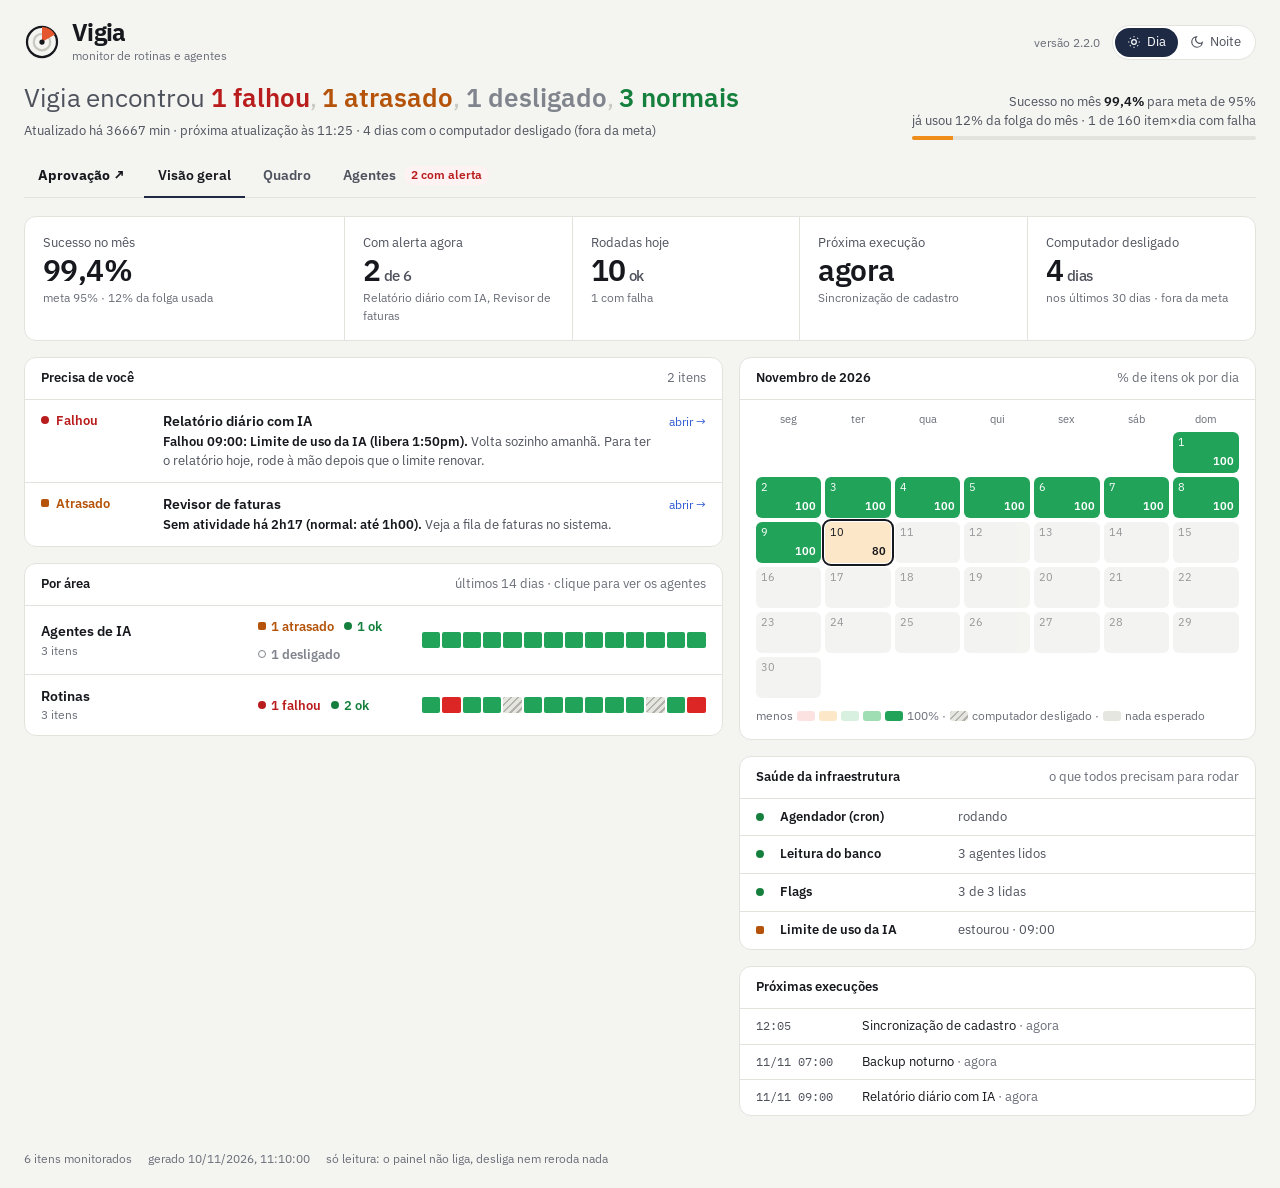
==== commit 433895ca: "Vigia 2.2.0: Outra ação, anexos buscados na hora, etiqueta com a cor do assunto Co-Authored-By: Clau" ====
--- a/docs/index.html
+++ b/docs/index.html
@@ -320,7 +320,7 @@
 <div class="toast" id="toast"></div>
 
 <script>
-const D={"titulo": "Vigia", "subtitulo": "", "versao": "2.1.0", "gerado": "2026-11-10T11:10:00", "intervalo_min": 15, "meta": 0.95, "sucesso_mes": 0.99375, "folga_usada": 0.12499999999999989, "ok_mes": 159, "ruim_mes": 1, "pc_dias": 4, "itens": [{"k": "relatorio", "nome": "Relatório diário com IA", "area": "Rotinas", "tipo": "rotina seg–sáb 9h", "fonte": "log_texto", "st": "er", "motivo": "Limite de uso da IA (libera 1:50pm)", "ult": "09:00", "oque": "Resume o dia anterior em um relatório e salva em HTML.", "acao": "<b>Falhou 09:00: Limite de uso da IA (libera 1:50pm).<\/b> Volta sozinho amanhã. Para ter o relatório hoje, rode à mão depois que o limite renovar.", "dias": ["er", "ok", "none", "ok", "ok", "ok", "ok", "ok", "ok", "none", "ok", "ok", "ok", "ok", "ok", "ok", "none", "ok", "ok", "ok", "ok", "none", "none", "none", "none", "none", "none", "none", "none", "none"], "vol": [0, 1, 0, 1, 1, 1, 1, 1, 1, 0, 1, 1, 1, 1, 1, 1, 0, 1, 1, 1, 1, 0, 0, 0, 0, 0, 0, 0, 0, 0], "volNome": "rodadas ok por dia", "nums": [["87,5%", "sucesso no mês", "7 de 8 rodadas"], ["8 s", "última duração", "normal: 3 min 38 s a 4 min 51 s"], ["1", "falha seguida", "desde a última ok"], ["11/11", "próxima rodada", "seg–sáb 9h"]], "rodadas": {"20": [["09:00", "ok", "Terminou bem", "3 min 58 s", "relatório gerado: 23 itens\nclaude exit=0 Wed Oct 21 09:03:58 -03 2026", "/root/manutencao/painel-agentes/app/exemplos/logs/relatorio/log-2026-10-21.txt"]], "19": [["09:00", "ok", "Terminou bem", "2 min 41 s", "relatório gerado: 20 itens\nclaude exit=0 Thu Oct 22 09:02:41 -03 2026", "/root/manutencao/painel-agentes/app/exemplos/logs/relatorio/log-2026-10-22.txt"]], "18": [["09:00", "ok", "Terminou bem", "4 min 47 s", "relatório gerado: 26 itens\nclaude exit=0 Fri Oct 23 09:04:47 -03 2026", "/root/manutencao/painel-agentes/app/exemplos/logs/relatorio/log-2026-10-23.txt"]], "17": [["09:00", "ok", "Terminou bem", "4 min 06 s", "relatório gerado: 15 itens\nclaude exit=0 Sat Oct 24 09:04:06 -03 2026", "/root/manutencao/painel-agentes/app/exemplos/logs/relatorio/log-2026-10-24.txt"]], "15": [["09:00", "ok", "Terminou bem", "4 min 51 s", "relatório gerado: 14 itens\nclaude exit=0 Mon Oct 26 09:04:51 -03 2026", "/root/manutencao/painel-agentes/app/exemplos/logs/relatorio/log-2026-10-26.txt"]], "14": [["09:00", "ok", "Terminou bem", "5 min 10 s", "relatório gerado: 21 itens\nclaude exit=0 Tue Oct 27 09:05:10 -03 2026", "/root/manutencao/painel-agentes/app/exemplos/logs/relatorio/log-2026-10-27.txt"]], "13": [["09:00", "ok", "Terminou bem", "4 min 57 s", "relatório gerado: 23 itens\nclaude exit=0 Wed Oct 28 09:04:57 -03 2026", "/root/manutencao/painel-agentes/app/exemplos/logs/relatorio/log-2026-10-28.txt"]], "12": [["09:00", "ok", "Terminou bem", "2 min 47 s", "relatório gerado: 18 itens\nclaude exit=0 Thu Oct 29 09:02:47 -03 2026", "/root/manutencao/painel-agentes/app/exemplos/logs/relatorio/log-2026-10-29.txt"]], "11": [["09:00", "ok", "Terminou bem", "5 min 19 s", "relatório gerado: 13 itens\nclaude exit=0 Fri Oct 30 09:05:19 -03 2026", "/root/manutencao/painel-agentes/app/exemplos/logs/relatorio/log-2026-10-30.txt"]], "10": [["09:00", "ok", "Terminou bem", "3 min 44 s", "relatório gerado: 19 itens\nclaude exit=0 Sat Oct 31 09:03:44 -03 2026", "/root/manutencao/painel-agentes/app/exemplos/logs/relatorio/log-2026-10-31.txt"]], "8": [["09:00", "ok", "Terminou bem", "3 min 29 s", "relatório gerado: 14 itens\nclaude exit=0 Mon Nov  2 09:03:29 -03 2026", "/root/manutencao/painel-agentes/app/exemplos/logs/relatorio/log-2026-11-02.txt"]], "7": [["09:00", "ok", "Terminou bem", "4 min 07 s", "relatório gerado: 15 itens\nclaude exit=0 Tue Nov  3 09:04:07 -03 2026", "/root/manutencao/painel-agentes/app/exemplos/logs/relatorio/log-2026-11-03.txt"]], "6": [["09:00", "ok", "Terminou bem", "4 min 26 s", "relatório gerado: 20 itens\nclaude exit=0 Wed Nov  4 09:04:26 -03 2026", "/root/manutencao/painel-agentes/app/exemplos/logs/relatorio/log-2026-11-04.txt"]], "5": [["09:00", "ok", "Terminou bem", "3 min 11 s", "relatório gerado: 23 itens\nclaude exit=0 Thu Nov  5 09:03:11 -03 2026", "/root/manutencao/painel-agentes/app/exemplos/logs/relatorio/log-2026-11-05.txt"]], "4": [["09:00", "ok", "Terminou bem", "4 min", "relatório gerado: 23 itens\nclaude exit=0 Fri Nov  6 09:04:00 -03 2026", "/root/manutencao/painel-agentes/app/exemplos/logs/relatorio/log-2026-11-06.txt"]], "3": [["09:00", "ok", "Terminou bem", "3 min 38 s", "relatório gerado: 18 itens\nclaude exit=0 Sat Nov  7 09:03:38 -03 2026", "/root/manutencao/painel-agentes/app/exemplos/logs/relatorio/log-2026-11-07.txt"]], "1": [["09:00", "ok", "Terminou bem", "5 min 05 s", "relatório gerado: 14 itens\nclaude exit=0 Mon Nov  9 09:05:05 -03 2026", "/root/manutencao/painel-agentes/app/exemplos/logs/relatorio/log-2026-11-09.txt"]], "0": [["09:00", "er", "Limite de uso da IA (libera 1:50pm)", "8 s", "You've hit your 5-hour limit · resets 1:50pm (America/Sao_Paulo)\nclaude exit=1 Tue Nov 10 09:00:08 -03 2026", "/root/manutencao/painel-agentes/app/exemplos/logs/relatorio/log-2026-11-10.txt"]]}, "durs": [238, 161, 287, 246, 291, 310, 297, 167, 319, 224, 209, 247, 266, 191, 240, 218, 305], "ok_mes": 7, "ruim_mes": 1, "prox": "2026-11-11T09:00:00", "visto": false, "acoes": ["investigar", "visto", "pausar"], "execucoes": []}, {"k": "revisor", "nome": "Revisor de faturas", "area": "Agentes de IA", "tipo": "agente", "fonte": "sql", "st": "late", "motivo": "Sem atividade há 2h17 (normal: até 1h00)", "ult": "08:53", "oque": "Confere se cada fatura bate com o pedido e separa as que precisam de pessoa.", "acao": "<b>Sem atividade há 2h17 (normal: até 1h00).<\/b> Veja a fila de faturas no sistema.", "dias": ["ok", "ok", "ok", "none", "ok", "ok", "ok", "ok", "ok", "ok", "ok", "ok", "ok", "ok", "ok", "ok", "ok", "er", "ok", "ok", "ok", "ok", "ok", "er", "ok", "ok", "ok", "ok", "ok", "ok"], "vol": [28, 56, 5, 0, 62, 57, 61, 63, 60, 6, 6, 56, 62, 63, 62, 60, 7, 6, 65, 60, 58, 60, 63, 4, 1, 59, 55, 58, 52, 61], "volNome": "faturas revisadas por dia", "nums": [["28", "revisadas hoje", "normal: 58 a 62"], ["16 de 585", "não conseguiu ler", "14 dias"], ["50 de 585", "passadas para pessoa", "14 dias"], ["2h17", "sem atividade", "normal: até 1h00"]], "rodadas": {"13": [["19:00", "ok", "7 gravações", "", "", ""], ["18:00", "ok", "6 gravações", "", "", ""], ["17:00", "ok", "3 gravações", "", "", ""], ["16:00", "ok", "7 gravações", "", "", ""], ["15:00", "ok", "5 gravações", "", "", ""], ["14:00", "ok", "4 gravações", "", "", ""], ["13:00", "ok", "1 gravação", "", "", ""], ["12:00", "ok", "5 gravações", "", "", ""], ["11:00", "ok", "3 gravações", "", "", ""], ["10:00", "ok", "7 gravações", "", "", ""], ["09:00", "er", "9 gravações, 1 com erro: ", "", "", ""], ["08:00", "ok", "6 gravações", "", "", ""]], "12": [["19:00", "ok", "6 gravações", "", "", ""], ["18:00", "ok", "3 gravações", "", "", ""], ["17:00", "ok", "10 gravações", "", "", ""], ["16:00", "ok", "3 gravações", "", "", ""], ["15:00", "ok", "6 gravações", "", "", ""], ["14:00", "ok", "3 gravações", "", "", ""], ["13:00", "ok", "5 gravações", "", "", ""], ["12:00", "ok", "5 gravações", "", "", ""], ["11:00", "ok", "7 gravações", "", "", ""], ["10:00", "ok", "3 gravações", "", "", ""], ["09:00", "ok", "5 gravações", "", "", ""], ["08:00", "ok", "6 gravações", "", "", ""]], "11": [["19:00", "ok", "4 gravações", "", "", ""], ["18:00", "ok", "8 gravações", "", "", ""], ["17:00", "ok", "3 gravações", "", "", ""], ["16:00", "ok", "2 gravações", "", "", ""], ["15:00", "ok", "5 gravações", "", "", ""], ["14:00", "er", "10 gravações, 1 com erro: ", "", "", ""], ["13:00", "ok", "4 gravações", "", "", ""], ["12:00", "ok", "4 gravações", "", "", ""], ["11:00", "ok", "1 gravação", "", "", ""], ["10:00", "ok", "5 gravações", "", "", ""], ["09:00", "ok", "6 gravações", "", "", ""], ["08:00", "ok", "4 gravações", "", "", ""]], "10": [["19:00", "ok", "2 gravações", "", "", ""], ["17:00", "ok", "1 gravação", "", "", ""], ["14:00", "ok", "1 gravação", "", "", ""], ["13:00", "ok", "1 gravação", "", "", ""], ["09:00", "ok", "1 gravação", "", "", ""]], "9": [["15:00", "ok", "1 gravação", "", "", ""], ["14:00", "ok", "1 gravação", "", "", ""], ["12:00", "ok", "1 gravação", "", "", ""], ["10:00", "ok", "2 gravações", "", "", ""], ["08:00", "ok", "1 gravação", "", "", ""]], "8": [["19:00", "ok", "4 gravações", "", "", ""], ["18:00", "er", "7 gravações, 1 com erro: ", "", "", ""], ["17:00", "ok", "7 gravações", "", "", ""], ["16:00", "ok", "3 gravações", "", "", ""], ["15:00", "ok", "5 gravações", "", "", ""], ["14:00", "ok", "6 gravações", "", "", ""], ["13:00", "ok", "7 gravações", "", "", ""], ["12:00", "ok", "5 gravações", "", "", ""], ["11:00", "ok", "2 gravações", "", "", ""], ["10:00", "ok", "6 gravações", "", "", ""], ["09:00", "ok", "5 gravações", "", "", ""], ["08:00", "ok", "3 gravações", "", "", ""]], "7": [["19:00", "ok", "11 gravações", "", "", ""], ["18:00", "ok", "5 gravações", "", "", ""], ["17:00", "er", "7 gravações, 1 com erro: ", "", "", ""], ["16:00", "ok", "5 gravações", "", "", ""], ["15:00", "ok", "6 gravações", "", "", ""], ["14:00", "ok", "4 gravações", "", "", ""], ["13:00", "ok", "2 gravações", "", "", ""], ["12:00", "ok", "6 gravações", "", "", ""], ["11:00", "ok", "1 gravação", "", "", ""], ["10:00", "er", "9 gravações, 1 com erro: ", "", "", ""], ["09:00", "ok", "4 gravações", "", "", ""], ["08:00", "ok", "3 gravações", "", "", ""]], "6": [["19:00", "ok", "7 gravações", "", "", ""], ["18:00", "ok", "3 gravações", "", "", ""], ["17:00", "ok", "4 gravações", "", "", ""], ["16:00", "ok", "5 gravações", "", "", ""], ["15:00", "ok", "5 gravações", "", "", ""], ["14:00", "ok", "6 gravações", "", "", ""], ["13:00", "ok", "5 gravações", "", "", ""], ["12:00", "ok", "5 gravações", "", "", ""], ["11:00", "ok", "3 gravações", "", "", ""], ["10:00", "ok", "3 gravações", "", "", ""], ["09:00", "ok", "8 gravações", "", "", ""], ["08:00", "ok", "7 gravações", "", "", ""]], "5": [["19:00", "er", "6 gravações, 1 com erro: ", "", "", ""], ["18:00", "ok", "6 gravações", "", "", ""], ["17:00", "ok", "5 gravações", "", "", ""], ["16:00", "ok", "4 gravações", "", "", ""], ["15:00", "ok", "4 gravações", "", "", ""], ["14:00", "ok", "2 gravações", "", "", ""], ["13:00", "ok", "6 gravações", "", "", ""], ["12:00", "ok", "5 gravações", "", "", ""], ["11:00", "ok", "7 gravações", "", "", ""], ["10:00", "ok", "3 gravações", "", "", ""], ["09:00", "ok", "5 gravações", "", "", ""], ["08:00", "ok", "4 gravações", "", "", ""]], "4": [["19:00", "ok", "4 gravações", "", "", ""], ["18:00", "ok", "5 gravações", "", "", ""], ["17:00", "er", "8 gravações, 1 com erro: ", "", "", ""], ["16:00", "er", "4 gravações, 1 com erro: ", "", "", ""], ["15:00", "er", "4 gravações, 1 com erro: ", "", "", ""], ["14:00", "ok", "5 gravações", "", "", ""], ["13:00", "er", "4 gravações, 1 com erro: ", "", "", ""], ["12:00", "ok", "7 gravações", "", "", ""], ["11:00", "ok", "8 gravações", "", "", ""], ["10:00", "ok", "5 gravações", "", "", ""], ["09:00", "ok", "6 gravações", "", "", ""], ["08:00", "ok", "2 gravações", "", "", ""]], "2": [["17:00", "ok", "1 gravação", "", "", ""], ["15:00", "ok", "1 gravação", "", "", ""], ["11:00", "ok", "1 gravação", "", "", ""], ["10:00", "ok", "1 gravação", "", "", ""], ["09:00", "ok", "1 gravação", "", "", ""]], "1": [["19:00", "ok", "3 gravações", "", "", ""], ["18:00", "ok", "6 gravações", "", "", ""], ["17:00", "ok", "6 gravações", "", "", ""], ["16:00", "ok", "4 gravações", "", "", ""], ["15:00", "ok", "3 gravações", "", "", ""], ["14:00", "ok", "4 gravações", "", "", ""], ["13:00", "ok", "8 gravações", "", "", ""], ["12:00", "ok", "4 gravações", "", "", ""], ["11:00", "ok", "3 gravações", "", "", ""], ["10:00", "ok", "7 gravações", "", "", ""], ["09:00", "ok", "4 gravações", "", "", ""], ["08:00", "ok", "4 gravações", "", "", ""]], "0": [["08:00", "ok", "28 gravações", "", "", ""]], "14": [["dia", "ok", "62 gravações · 3 com erro · 4 com pessoa", "", "", ""]], "15": [["dia", "ok", "60 gravações · 1 com erro · 4 com pessoa", "", "", ""]], "16": [["dia", "ok", "7 gravações · 0 com erro · 0 com pessoa", "", "", ""]], "17": [["dia", "er", "6 gravações · 1 com erro · 0 com pessoa", "", "", ""]], "18": [["dia", "ok", "65 gravações · 0 com erro · 4 com pessoa", "", "", ""]], "19": [["dia", "ok", "60 gravações · 4 com erro · 5 com pessoa", "", "", ""]], "20": [["dia", "ok", "58 gravações · 3 com erro · 6 com pessoa", "", "", ""]], "21": [["dia", "ok", "60 gravações · 4 com erro · 4 com pessoa", "", "", ""]], "22": [["dia", "ok", "63 gravações · 1 com erro · 3 com pessoa", "", "", ""]], "23": [["dia", "er", "4 gravações · 1 com erro · 0 com pessoa", "", "", ""]], "24": [["dia", "ok", "1 gravações · 0 com erro · 0 com pessoa", "", "", ""]], "25": [["dia", "ok", "59 gravações · 1 com erro · 9 com pessoa", "", "", ""]], "26": [["dia", "ok", "55 gravações · 2 com erro · 6 com pessoa", "", "", ""]], "27": [["dia", "ok", "58 gravações · 4 com erro · 7 com pessoa", "", "", ""]], "28": [["dia", "ok", "52 gravações · 2 com erro · 3 com pessoa", "", "", ""]], "29": [["dia", "ok", "61 gravações · 2 com erro · 5 com pessoa", "", "", ""]]}, "durs": [], "ok_mes": 9, "ruim_mes": 0, "prox": null, "visto": false, "acoes": ["investigar", "visto", "pausar"], "execucoes": []}, {"k": "backup", "nome": "Backup noturno", "area": "Rotinas", "tipo": "rotina seg–sáb 7h", "fonte": "log_texto", "st": "ok", "motivo": "Terminou bem", "ult": "07:00", "oque": "Copia os arquivos do servidor para o disco externo.", "acao": "", "dias": ["ok", "ok", "none", "ok", "ok", "ok", "ok", "ok", "ok", "none", "ok", "ok", "er", "ok", "ok", "ok", "none", "ok", "ok", "ok", "ok", "ok", "ok", "none", "ok", "ok", "ok", "ok", "ok", "ok"], "vol": [849, 847, 0, 972, 910, 942, 1016, 881, 803, 0, 942, 1029, 0, 1079, 1132, 901, 0, 813, 1058, 911, 815, 1016, 844, 0, 1179, 852, 871, 925, 1179, 857], "volNome": "arquivos copiados por dia", "nums": [["100,0%", "sucesso no mês", "8 de 8 rodadas"], ["1 min", "última duração", "normal: 54 s a 1 min 24 s"], ["0", "falhas seguidas", "nenhuma"], ["11/11", "próxima rodada", "seg–sáb 7h"]], "rodadas": {"29": [["07:00", "ok", "Terminou bem", "1 min 20 s", "iniciando backup\n857 arquivos copiados\nexit=0 Mon Oct 12 07:01:20 -03 2026", "/root/manutencao/painel-agentes/app/exemplos/logs/backup/log-2026-10-12.txt"]], "28": [["07:00", "ok", "Terminou bem", "41 s", "iniciando backup\n1179 arquivos copiados\nexit=0 Tue Oct 13 07:00:41 -03 2026", "/root/manutencao/painel-agentes/app/exemplos/logs/backup/log-2026-10-13.txt"]], "27": [["07:00", "ok", "Terminou bem", "57 s", "iniciando backup\n925 arquivos copiados\nexit=0 Wed Oct 14 07:00:57 -03 2026", "/root/manutencao/painel-agentes/app/exemplos/logs/backup/log-2026-10-14.txt"]], "26": [["07:00", "ok", "Terminou bem", "54 s", "iniciando backup\n871 arquivos copiados\nexit=0 Thu Oct 15 07:00:54 -03 2026", "/root/manutencao/painel-agentes/app/exemplos/logs/backup/log-2026-10-15.txt"]], "25": [["07:00", "ok", "Terminou bem", "1 min 27 s", "iniciando backup\n852 arquivos copiados\nexit=0 Fri Oct 16 07:01:27 -03 2026", "/root/manutencao/painel-agentes/app/exemplos/logs/backup/log-2026-10-16.txt"]], "24": [["07:00", "ok", "Terminou bem", "1 min 23 s", "iniciando backup\n1179 arquivos copiados\nexit=0 Sat Oct 17 07:01:23 -03 2026", "/root/manutencao/painel-agentes/app/exemplos/logs/backup/log-2026-10-17.txt"]], "22": [["07:00", "ok", "Terminou bem", "1 min 14 s", "iniciando backup\n844 arquivos copiados\nexit=0 Mon Oct 19 07:01:14 -03 2026", "/root/manutencao/painel-agentes/app/exemplos/logs/backup/log-2026-10-19.txt"]], "21": [["07:00", "ok", "Terminou bem", "1 min 17 s", "iniciando backup\n1016 arquivos copiados\nexit=0 Tue Oct 20 07:01:17 -03 2026", "/root/manutencao/painel-agentes/app/exemplos/logs/backup/log-2026-10-20.txt"]], "20": [["07:00", "ok", "Terminou bem", "42 s", "iniciando backup\n815 arquivos copiados\nexit=0 Wed Oct 21 07:00:42 -03 2026", "/root/manutencao/painel-agentes/app/exemplos/logs/backup/log-2026-10-21.txt"]], "19": [["07:00", "ok", "Terminou bem", "45 s", "iniciando backup\n911 arquivos copiados\nexit=0 Thu Oct 22 07:00:45 -03 2026", "/root/manutencao/painel-agentes/app/exemplos/logs/backup/log-2026-10-22.txt"]], "18": [["07:00", "ok", "Terminou bem", "54 s", "iniciando backup\n1058 arquivos copiados\nexit=0 Fri Oct 23 07:00:54 -03 2026", "/root/manutencao/painel-agentes/app/exemplos/logs/backup/log-2026-10-23.txt"]], "17": [["07:00", "ok", "Terminou bem", "1 min 18 s", "iniciando backup\n813 arquivos copiados\nexit=0 Sat Oct 24 07:01:18 -03 2026", "/root/manutencao/painel-agentes/app/exemplos/logs/backup/log-2026-10-24.txt"]], "15": [["07:00", "ok", "Terminou bem", "1 min 15 s", "iniciando backup\n901 arquivos copiados\nexit=0 Mon Oct 26 07:01:15 -03 2026", "/root/manutencao/painel-agentes/app/exemplos/logs/backup/log-2026-10-26.txt"]], "14": [["07:00", "ok", "Terminou bem", "1 min 25 s", "iniciando backup\n1132 arquivos copiados\nexit=0 Tue Oct 27 07:01:25 -03 2026", "/root/manutencao/painel-agentes/app/exemplos/logs/backup/log-2026-10-27.txt"]], "13": [["07:00", "ok", "Terminou bem", "1 min 24 s", "iniciando backup\n1079 arquivos copiados\nexit=0 Wed Oct 28 07:01:24 -03 2026", "/root/manutencao/painel-agentes/app/exemplos/logs/backup/log-2026-10-28.txt"]], "12": [["07:00", "er", "Disco cheio", "1 min 06 s", "erro: disco cheio\nexit=2 Thu Oct 29 07:01:06 -03 2026", "/root/manutencao/painel-agentes/app/exemplos/logs/backup/log-2026-10-29.txt"]], "11": [["07:00", "ok", "Terminou bem", "54 s", "iniciando backup\n1029 arquivos copiados\nexit=0 Fri Oct 30 07:00:54 -03 2026", "/root/manutencao/painel-agentes/app/exemplos/logs/backup/log-2026-10-30.txt"]], "10": [["07:00", "ok", "Terminou bem", "1 min 17 s", "iniciando backup\n942 arquivos copiados\nexit=0 Sat Oct 31 07:01:17 -03 2026", "/root/manutencao/painel-agentes/app/exemplos/logs/backup/log-2026-10-31.txt"]], "8": [["07:00", "ok", "Terminou bem", "1 min 31 s", "iniciando backup\n803 arquivos copiados\nexit=0 Mon Nov  2 07:01:31 -03 2026", "/root/manutencao/painel-agentes/app/exemplos/logs/backup/log-2026-11-02.txt"]], "7": [["07:00", "ok", "Terminou bem", "1 min 28 s", "iniciando backup\n881 arquivos copiados\nexit=0 Tue Nov  3 07:01:28 -03 2026", "/root/manutencao/painel-agentes/app/exemplos/logs/backup/log-2026-11-03.txt"]], "6": [["07:00", "ok", "Terminou bem", "1 min 24 s", "iniciando backup\n1016 arquivos copiados\nexit=0 Wed Nov  4 07:01:24 -03 2026", "/root/manutencao/painel-agentes/app/exemplos/logs/backup/log-2026-11-04.txt"]], "5": [["07:00", "ok", "Terminou bem", "1 min", "iniciando backup\n942 arquivos copiados\nexit=0 Thu Nov  5 07:01:01 -03 2026", "/root/manutencao/painel-agentes/app/exemplos/logs/backup/log-2026-11-05.txt"]], "4": [["07:00", "ok", "Terminou bem", "49 s", "iniciando backup\n910 arquivos copiados\nexit=0 Fri Nov  6 07:00:49 -03 2026", "/root/manutencao/painel-agentes/app/exemplos/logs/backup/log-2026-11-06.txt"]], "3": [["07:00", "ok", "Terminou bem", "1 min 28 s", "iniciando backup\n972 arquivos copiados\nexit=0 Sat Nov  7 07:01:28 -03 2026", "/root/manutencao/painel-agentes/app/exemplos/logs/backup/log-2026-11-07.txt"]], "1": [["07:00", "ok", "Terminou bem", "46 s", "iniciando backup\n847 arquivos copiados\nexit=0 Mon Nov  9 07:00:46 -03 2026", "/root/manutencao/painel-agentes/app/exemplos/logs/backup/log-2026-11-09.txt"]], "0": [["07:00", "ok", "Terminou bem", "1 min", "iniciando backup\n849 arquivos copiados\nexit=0 Tue Nov 10 07:01:04 -03 2026", "/root/manutencao/painel-agentes/app/exemplos/logs/backup/log-2026-11-10.txt"]]}, "durs": [80, 41, 57, 54, 87, 83, 74, 77, 42, 45, 54, 78, 75, 85, 84, 54, 77, 91, 88, 84, 61, 49, 88, 46, 64], "ok_mes": 8, "ruim_mes": 0, "prox": "2026-11-11T07:00:00", "visto": false, "acoes": ["investigar", "visto", "pausar"], "execucoes": []}, {"k": "classificador", "nome": "Classificador de tickets", "area": "Agentes de IA", "tipo": "agente", "fonte": "sql", "st": "ok", "motivo": "Última gravação 10:50", "ult": "10:50", "oque": "Lê cada ticket novo e dá categoria e prioridade.", "acao": "", "dias": ["ok", "ok", "ok", "ok", "ok", "ok", "ok", "ok", "ok", "ok", "ok", "ok", "ok", "ok", "ok", "ok", "ok", "ok", "ok", "ok", "ok", "ok", "ok", "ok", "ok", "ok", "ok", "ok", "ok", "ok"], "vol": [16, 42, 5, 10, 37, 38, 41, 33, 39, 12, 14, 37, 39, 36, 38, 46, 9, 10, 42, 41, 48, 39, 42, 10, 10, 45, 40, 37, 40, 38], "volNome": "tickets classificados por dia", "nums": [["16", "classificados hoje", "normal: 38 a 42"], ["0 de 399", "com erro", "14 dias"], ["14 de 399", "corrigidos por pessoa", "14 dias"], ["20 min", "sem atividade", "normal: até 1h19"]], "rodadas": {"13": [["19:00", "ok", "5 gravações", "", "", ""], ["18:00", "ok", "3 gravações", "", "", ""], ["17:00", "ok", "3 gravações", "", "", ""], ["16:00", "ok", "4 gravações", "", "", ""], ["15:00", "ok", "2 gravações", "", "", ""], ["14:00", "ok", "5 gravações", "", "", ""], ["13:00", "ok", "1 gravação", "", "", ""], ["12:00", "ok", "2 gravações", "", "", ""], ["11:00", "ok", "5 gravações", "", "", ""], ["10:00", "ok", "2 gravações", "", "", ""], ["09:00", "ok", "3 gravações", "", "", ""], ["08:00", "ok", "1 gravação", "", "", ""]], "12": [["19:00", "ok", "3 gravações", "", "", ""], ["18:00", "ok", "6 gravações", "", "", ""], ["17:00", "ok", "4 gravações", "", "", ""], ["16:00", "ok", "6 gravações", "", "", ""], ["15:00", "ok", "4 gravações", "", "", ""], ["14:00", "ok", "5 gravações", "", "", ""], ["13:00", "ok", "4 gravações", "", "", ""], ["12:00", "ok", "1 gravação", "", "", ""], ["11:00", "ok", "1 gravação", "", "", ""], ["10:00", "ok", "1 gravação", "", "", ""], ["09:00", "ok", "3 gravações", "", "", ""], ["08:00", "ok", "1 gravação", "", "", ""]], "11": [["19:00", "ok", "3 gravações", "", "", ""], ["18:00", "ok", "4 gravações", "", "", ""], ["17:00", "ok", "3 gravações", "", "", ""], ["16:00", "ok", "3 gravações", "", "", ""], ["15:00", "ok", "4 gravações", "", "", ""], ["14:00", "ok", "3 gravações", "", "", ""], ["13:00", "ok", "2 gravações", "", "", ""], ["12:00", "ok", "1 gravação", "", "", ""], ["11:00", "ok", "2 gravações", "", "", ""], ["10:00", "ok", "4 gravações", "", "", ""], ["09:00", "ok", "4 gravações", "", "", ""], ["08:00", "ok", "4 gravações", "", "", ""]], "10": [["19:00", "ok", "1 gravação", "", "", ""], ["18:00", "ok", "2 gravações", "", "", ""], ["16:00", "ok", "1 gravação", "", "", ""], ["15:00", "ok", "1 gravação", "", "", ""], ["14:00", "ok", "2 gravações", "", "", ""], ["13:00", "ok", "2 gravações", "", "", ""], ["11:00", "ok", "1 gravação", "", "", ""], ["10:00", "ok", "2 gravações", "", "", ""], ["08:00", "ok", "2 gravações", "", "", ""]], "9": [["19:00", "ok", "1 gravação", "", "", ""], ["18:00", "ok", "3 gravações", "", "", ""], ["16:00", "ok", "1 gravação", "", "", ""], ["14:00", "ok", "1 gravação", "", "", ""], ["12:00", "ok", "1 gravação", "", "", ""], ["11:00", "ok", "1 gravação", "", "", ""], ["10:00", "ok", "3 gravações", "", "", ""], ["08:00", "ok", "1 gravação", "", "", ""]], "8": [["19:00", "ok", "2 gravações", "", "", ""], ["18:00", "ok", "5 gravações", "", "", ""], ["17:00", "ok", "4 gravações", "", "", ""], ["16:00", "ok", "2 gravações", "", "", ""], ["15:00", "ok", "4 gravações", "", "", ""], ["14:00", "ok", "2 gravações", "", "", ""], ["13:00", "ok", "5 gravações", "", "", ""], ["12:00", "ok", "3 gravações", "", "", ""], ["11:00", "ok", "5 gravações", "", "", ""], ["10:00", "ok", "3 gravações", "", "", ""], ["09:00", "ok", "3 gravações", "", "", ""], ["08:00", "ok", "1 gravação", "", "", ""]], "7": [["19:00", "ok", "4 gravações", "", "", ""], ["18:00", "ok", "4 gravações", "", "", ""], ["17:00", "ok", "6 gravações", "", "", ""], ["16:00", "ok", "7 gravações", "", "", ""], ["15:00", "ok", "2 gravações", "", "", ""], ["14:00", "ok", "2 gravações", "", "", ""], ["13:00", "ok", "2 gravações", "", "", ""], ["11:00", "ok", "1 gravação", "", "", ""], ["09:00", "ok", "1 gravação", "", "", ""], ["08:00", "ok", "4 gravações", "", "", ""]], "6": [["19:00", "ok", "3 gravações", "", "", ""], ["18:00", "ok", "3 gravações", "", "", ""], ["17:00", "ok", "5 gravações", "", "", ""], ["16:00", "ok", "6 gravações", "", "", ""], ["15:00", "ok", "1 gravação", "", "", ""], ["14:00", "ok", "1 gravação", "", "", ""], ["13:00", "ok", "5 gravações", "", "", ""], ["12:00", "ok", "3 gravações", "", "", ""], ["11:00", "ok", "1 gravação", "", "", ""], ["10:00", "ok", "5 gravações", "", "", ""], ["09:00", "ok", "4 gravações", "", "", ""], ["08:00", "ok", "4 gravações", "", "", ""]], "5": [["19:00", "ok", "3 gravações", "", "", ""], ["18:00", "ok", "2 gravações", "", "", ""], ["17:00", "ok", "2 gravações", "", "", ""], ["16:00", "ok", "4 gravações", "", "", ""], ["15:00", "ok", "4 gravações", "", "", ""], ["14:00", "ok", "1 gravação", "", "", ""], ["13:00", "ok", "7 gravações", "", "", ""], ["12:00", "ok", "1 gravação", "", "", ""], ["11:00", "ok", "5 gravações", "", "", ""], ["10:00", "ok", "2 gravações", "", "", ""], ["09:00", "ok", "2 gravações", "", "", ""], ["08:00", "ok", "5 gravações", "", "", ""]], "4": [["19:00", "ok", "2 gravações", "", "", ""], ["18:00", "ok", "10 gravações", "", "", ""], ["17:00", "ok", "3 gravações", "", "", ""], ["16:00", "ok", "3 gravações", "", "", ""], ["15:00", "ok", "2 gravações", "", "", ""], ["14:00", "ok", "3 gravações", "", "", ""], ["13:00", "ok", "6 gravações", "", "", ""], ["12:00", "ok", "3 gravações", "", "", ""], ["10:00", "ok", "2 gravações", "", "", ""], ["09:00", "ok", "2 gravações", "", "", ""], ["08:00", "ok", "1 gravação", "", "", ""]], "3": [["18:00", "ok", "1 gravação", "", "", ""], ["17:00", "ok", "1 gravação", "", "", ""], ["16:00", "ok", "2 gravações", "", "", ""], ["14:00", "ok", "1 gravação", "", "", ""], ["12:00", "ok", "2 gravações", "", "", ""], ["11:00", "ok", "1 gravação", "", "", ""], ["08:00", "ok", "2 gravações", "", "", ""]], "2": [["18:00", "ok", "1 gravação", "", "", ""], ["15:00", "ok", "1 gravação", "", "", ""], ["10:00", "ok", "1 gravação", "", "", ""], ["09:00", "ok", "2 gravações", "", "", ""]], "1": [["19:00", "ok", "4 gravações", "", "", ""], ["18:00", "ok", "7 gravações", "", "", ""], ["17:00", "ok", "3 gravações", "", "", ""], ["16:00", "ok", "2 gravações", "", "", ""], ["15:00", "ok", "6 gravações", "", "", ""], ["14:00", "ok", "2 gravações", "", "", ""], ["13:00", "ok", "3 gravações", "", "", ""], ["12:00", "ok", "2 gravações", "", "", ""], ["11:00", "ok", "6 gravações", "", "", ""], ["10:00", "ok", "4 gravações", "", "", ""], ["08:00", "ok", "3 gravações", "", "", ""]], "0": [["10:00", "ok", "2 gravações", "", "", ""], ["09:00", "ok", "8 gravações", "", "", ""], ["08:00", "ok", "6 gravações", "", "", ""]], "14": [["dia", "ok", "38 gravações · 0 com erro · 3 com pessoa", "", "", ""]], "15": [["dia", "ok", "46 gravações · 0 com erro · 2 com pessoa", "", "", ""]], "16": [["dia", "ok", "9 gravações · 0 com erro · 0 com pessoa", "", "", ""]], "17": [["dia", "ok", "10 gravações · 0 com erro · 0 com pessoa", "", "", ""]], "18": [["dia", "ok", "42 gravações · 0 com erro · 0 com pessoa", "", "", ""]], "19": [["dia", "ok", "41 gravações · 0 com erro · 2 com pessoa", "", "", ""]], "20": [["dia", "ok", "48 gravações · 0 com erro · 1 com pessoa", "", "", ""]], "21": [["dia", "ok", "39 gravações · 0 com erro · 1 com pessoa", "", "", ""]], "22": [["dia", "ok", "42 gravações · 0 com erro · 3 com pessoa", "", "", ""]], "23": [["dia", "ok", "10 gravações · 0 com erro · 1 com pessoa", "", "", ""]], "24": [["dia", "ok", "10 gravações · 0 com erro · 1 com pessoa", "", "", ""]], "25": [["dia", "ok", "45 gravações · 0 com erro · 1 com pessoa", "", "", ""]], "26": [["dia", "ok", "40 gravações · 0 com erro · 2 com pessoa", "", "", ""]], "27": [["dia", "ok", "37 gravações · 0 com erro · 2 com pessoa", "", "", ""]], "28": [["dia", "ok", "40 gravações · 0 com erro · 1 com pessoa", "", "", ""]], "29": [["dia", "ok", "38 gravações · 0 com erro · 0 com pessoa", "", "", ""]]}, "durs": [], "ok_mes": 10, "ruim_mes": 0, "prox": null, "visto": false, "acoes": ["investigar", "visto", "pausar"], "execucoes": []}, {"k": "sync", "nome": "Sincronização de cadastro", "area": "Rotinas", "tipo": "rotina de hora em hora", "fonte": "jsonl", "st": "ok", "motivo": "sync: 24 registros", "ult": "11:05", "oque": "Sincroniza o cadastro entre o sistema e a planilha, de hora em hora.", "acao": "", "dias": ["ok", "ok", "pc", "ok", "ok", "ok", "ok", "ok", "ok", "pc", "ok", "ok", "ok", "ok", "ok", "ok", "pc", "ok", "ok", "ok", "ok", "er", "er", "pc", "ok", "ok", "er", "ok", "ok", "ok"], "vol": [5, 17, 0, 17, 17, 17, 17, 17, 17, 0, 17, 17, 17, 17, 17, 17, 0, 17, 17, 17, 17, 15, 16, 0, 17, 17, 16, 17, 17, 17], "volNome": "rodadas ok por dia", "nums": [["100,0%", "sucesso no mês", "124 de 124 rodadas"], ["—", "última duração", "pouca rodada medida"], ["0", "falhas seguidas", "nenhuma"], ["12:05", "próxima rodada", "de hora em hora"]], "rodadas": {"29": [["07:05", "ok", "sync: 34 registros", "—", "{\"hora\": \"2026-10-12T07:05:00\", \"acao\": \"sync\", \"motivo\": \"34 registros\", \"erro\": null}", "/root/manutencao/painel-agentes/app/exemplos/logs/sync.jsonl"], ["08:05", "ok", "sync: 10 registros", "—", "{\"hora\": \"2026-10-12T08:05:00\", \"acao\": \"sync\", \"motivo\": \"10 registros\", \"erro\": null}", "/root/manutencao/painel-agentes/app/exemplos/logs/sync.jsonl"], ["09:05", "ok", "sync: 17 registros", "—", "{\"hora\": \"2026-10-12T09:05:00\", \"acao\": \"sync\", \"motivo\": \"17 registros\", \"erro\": null}", "/root/manutencao/painel-agentes/app/exemplos/logs/sync.jsonl"], ["10:05", "ok", "sync: 40 registros", "—", "{\"hora\": \"2026-10-12T10:05:00\", \"acao\": \"sync\", \"motivo\": \"40 registros\", \"erro\": null}", "/root/manutencao/painel-agentes/app/exemplos/logs/sync.jsonl"], ["11:05", "ok", "sync: 14 registros", "—", "{\"hora\": \"2026-10-12T11:05:00\", \"acao\": \"sync\", \"motivo\": \"14 registros\", \"erro\": null}", "/root/manutencao/painel-agentes/app/exemplos/logs/sync.jsonl"], ["12:05", "ok", "sync: 3 registros", "—", "{\"hora\": \"2026-10-12T12:05:00\", \"acao\": \"sync\", \"motivo\": \"3 registros\", \"erro\": null}", "/root/manutencao/painel-agentes/app/exemplos/logs/sync.jsonl"], ["13:05", "ok", "sync: 2 registros", "—", "{\"hora\": \"2026-10-12T13:05:00\", \"acao\": \"sync\", \"motivo\": \"2 registros\", \"erro\": null}", "/root/manutencao/painel-agentes/app/exemplos/logs/sync.jsonl"], ["14:05", "ok", "sync: 25 registros", "—", "{\"hora\": \"2026-10-12T14:05:00\", \"acao\": \"sync\", \"motivo\": \"25 registros\", \"erro\": null}", "/root/manutencao/painel-agentes/app/exemplos/logs/sync.jsonl"], ["15:05", "ok", "sync: 13 registros", "—", "{\"hora\": \"2026-10-12T15:05:00\", \"acao\": \"sync\", \"motivo\": \"13 registros\", \"erro\": null}", "/root/manutencao/painel-agentes/app/exemplos/logs/sync.jsonl"], ["16:05", "ok", "sync: 36 registros", "—", "{\"hora\": \"2026-10-12T16:05:00\", \"acao\": \"sync\", \"motivo\": \"36 registros\", \"erro\": null}", "/root/manutencao/painel-agentes/app/exemplos/logs/sync.jsonl"], ["17:05", "ok", "sync: 20 registros", "—", "{\"hora\": \"2026-10-12T17:05:00\", \"acao\": \"sync\", \"motivo\": \"20 registros\", \"erro\": null}", "/root/manutencao/painel-agentes/app/exemplos/logs/sync.jsonl"], ["18:05", "ok", "sync: 31 registros", "—", "{\"hora\": \"2026-10-12T18:05:00\", \"acao\": \"sync\", \"motivo\": \"31 registros\", \"erro\": null}", "/root/manutencao/painel-agentes/app/exemplos/logs/sync.jsonl"], ["19:05", "ok", "sync: 29 registros", "—", "{\"hora\": \"2026-10-12T19:05:00\", \"acao\": \"sync\", \"motivo\": \"29 registros\", \"erro\": null}", "/root/manutencao/painel-agentes/app/exemplos/logs/sync.jsonl"], ["20:05", "ok", "sync: 8 registros", "—", "{\"hora\": \"2026-10-12T20:05:00\", \"acao\": \"sync\", \"motivo\": \"8 registros\", \"erro\": null}", "/root/manutencao/painel-agentes/app/exemplos/logs/sync.jsonl"], ["21:05", "ok", "sync: 35 registros", "—", "{\"hora\": \"2026-10-12T21:05:00\", \"acao\": \"sync\", \"motivo\": \"35 registros\", \"erro\": null}", "/root/manutencao/painel-agentes/app/exemplos/logs/sync.jsonl"], ["22:05", "ok", "sync: 37 registros", "—", "{\"hora\": \"2026-10-12T22:05:00\", \"acao\": \"sync\", \"motivo\": \"37 registros\", \"erro\": null}", "/root/manutencao/painel-agentes/app/exemplos/logs/sync.jsonl"], ["23:05", "ok", "sync: 37 registros", "—", "{\"hora\": \"2026-10-12T23:05:00\", \"acao\": \"sync\", \"motivo\": \"37 registros\", \"erro\": null}", "/root/manutencao/painel-agentes/app/exemplos/logs/sync.jsonl"]], "28": [["00:05", "pc", "Computador desligado no horário", "—", "", ""], ["01:05", "pc", "Computador desligado no horário", "—", "", ""], ["02:05", "pc", "Computador desligado no horário", "—", "", ""], ["03:05", "pc", "Computador desligado no horário", "—", "", ""], ["04:05", "pc", "Computador desligado no horário", "—", "", ""], ["05:05", "pc", "Computador desligado no horário", "—", "", ""], ["06:05", "pc", "Computador desligado no horário", "—", "", ""], ["07:05", "ok", "sync: 14 registros", "—", "{\"hora\": \"2026-10-13T07:05:00\", \"acao\": \"sync\", \"motivo\": \"14 registros\", \"erro\": null}", "/root/manutencao/painel-agentes/app/exemplos/logs/sync.jsonl"], ["08:05", "ok", "sync: 8 registros", "—", "{\"hora\": \"2026-10-13T08:05:00\", \"acao\": \"sync\", \"motivo\": \"8 registros\", \"erro\": null}", "/root/manutencao/painel-agentes/app/exemplos/logs/sync.jsonl"], ["09:05", "ok", "sync: 5 registros", "—", "{\"hora\": \"2026-10-13T09:05:00\", \"acao\": \"sync\", \"motivo\": \"5 registros\", \"erro\": null}", "/root/manutencao/painel-agentes/app/exemplos/logs/sync.jsonl"], ["10:05", "ok", "sync: 7 registros", "—", "{\"hora\": \"2026-10-13T10:05:00\", \"acao\": \"sync\", \"motivo\": \"7 registros\", \"erro\": null}", "/root/manutencao/painel-agentes/app/exemplos/logs/sync.jsonl"], ["11:05", "ok", "sync: 10 registros", "—", "{\"hora\": \"2026-10-13T11:05:00\", \"acao\": \"sync\", \"motivo\": \"10 registros\", \"erro\": null}", "/root/manutencao/painel-agentes/app/exemplos/logs/sync.jsonl"], ["12:05", "ok", "sync: 27 registros", "—", "{\"hora\": \"2026-10-13T12:05:00\", \"acao\": \"sync\", \"motivo\": \"27 registros\", \"erro\": null}", "/root/manutencao/painel-agentes/app/exemplos/logs/sync.jsonl"], ["13:05", "ok", "sync: 24 registros", "—", "{\"hora\": \"2026-10-13T13:05:00\", \"acao\": \"sync\", \"motivo\": \"24 registros\", \"erro\": null}", "/root/manutencao/painel-agentes/app/exemplos/logs/sync.jsonl"], ["14:05", "ok", "sync: 29 registros", "—", "{\"hora\": \"2026-10-13T14:05:00\", \"acao\": \"sync\", \"motivo\": \"29 registros\", \"erro\": null}", "/root/manutencao/painel-agentes/app/exemplos/logs/sync.jsonl"], ["15:05", "ok", "sync: 35 registros", "—", "{\"hora\": \"2026-10-13T15:05:00\", \"acao\": \"sync\", \"motivo\": \"35 registros\", \"erro\": null}", "/root/manutencao/painel-agentes/app/exemplos/logs/sync.jsonl"], ["16:05", "ok", "sync: 0 registros", "—", "{\"hora\": \"2026-10-13T16:05:00\", \"acao\": \"sync\", \"motivo\": \"0 registros\", \"erro\": null}", "/root/manutencao/painel-agentes/app/exemplos/logs/sync.jsonl"], ["17:05", "ok", "sync: 7 registros", "—", "{\"hora\": \"2026-10-13T17:05:00\", \"acao\": \"sync\", \"motivo\": \"7 registros\", \"erro\": null}", "/root/manutencao/painel-agentes/app/exemplos/logs/sync.jsonl"], ["18:05", "ok", "sync: 34 registros", "—", "{\"hora\": \"2026-10-13T18:05:00\", \"acao\": \"sync\", \"motivo\": \"34 registros\", \"erro\": null}", "/root/manutencao/painel-agentes/app/exemplos/logs/sync.jsonl"], ["19:05", "ok", "sync: 21 registros", "—", "{\"hora\": \"2026-10-13T19:05:00\", \"acao\": \"sync\", \"motivo\": \"21 registros\", \"erro\": null}", "/root/manutencao/painel-agentes/app/exemplos/logs/sync.jsonl"], ["20:05", "ok", "sync: 27 registros", "—", "{\"hora\": \"2026-10-13T20:05:00\", \"acao\": \"sync\", \"motivo\": \"27 registros\", \"erro\": null}", "/root/manutencao/painel-agentes/app/exemplos/logs/sync.jsonl"], ["21:05", "ok", "sync: 0 registros", "—", "{\"hora\": \"2026-10-13T21:05:00\", \"acao\": \"sync\", \"motivo\": \"0 registros\", \"erro\": null}", "/root/manutencao/painel-agentes/app/exemplos/logs/sync.jsonl"], ["22:05", "ok", "sync: 16 registros", "—", "{\"hora\": \"2026-10-13T22:05:00\", \"acao\": \"sync\", \"motivo\": \"16 registros\", \"erro\": null}", "/root/manutencao/painel-agentes/app/exemplos/logs/sync.jsonl"], ["23:05", "ok", "sync: 11 registros", "—", "{\"hora\": \"2026-10-13T23:05:00\", \"acao\": \"sync\", \"motivo\": \"11 registros\", \"erro\": null}", "/root/manutencao/painel-agentes/app/exemplos/logs/sync.jsonl"]], "27": [["00:05", "pc", "Computador desligado no horário", "—", "", ""], ["01:05", "pc", "Computador desligado no horário", "—", "", ""], ["02:05", "pc", "Computador desligado no horário", "—", "", ""], ["03:05", "pc", "Computador desligado no horário", "—", "", ""], ["04:05", "pc", "Computador desligado no horário", "—", "", ""], ["05:05", "pc", "Computador desligado no horário", "—", "", ""], ["06:05", "pc", "Computador desligado no horário", "—", "", ""], ["07:05", "ok", "sync: 6 registros", "—", "{\"hora\": \"2026-10-14T07:05:00\", \"acao\": \"sync\", \"motivo\": \"6 registros\", \"erro\": null}", "/root/manutencao/painel-agentes/app/exemplos/logs/sync.jsonl"], ["08:05", "ok", "sync: 19 registros", "—", "{\"hora\": \"2026-10-14T08:05:00\", \"acao\": \"sync\", \"motivo\": \"19 registros\", \"erro\": null}", "/root/manutencao/painel-agentes/app/exemplos/logs/sync.jsonl"], ["09:05", "ok", "sync: 32 registros", "—", "{\"hora\": \"2026-10-14T09:05:00\", \"acao\": \"sync\", \"motivo\": \"32 registros\", \"erro\": null}", "/root/manutencao/painel-agentes/app/exemplos/logs/sync.jsonl"], ["10:05", "ok", "sync: 9 registros", "—", "{\"hora\": \"2026-10-14T10:05:00\", \"acao\": \"sync\", \"motivo\": \"9 registros\", \"erro\": null}", "/root/manutencao/painel-agentes/app/exemplos/logs/sync.jsonl"], ["11:05", "ok", "sync: 10 registros", "—", "{\"hora\": \"2026-10-14T11:05:00\", \"acao\": \"sync\", \"motivo\": \"10 registros\", \"erro\": null}", "/root/manutencao/painel-agentes/app/exemplos/logs/sync.jsonl"], ["12:05", "ok", "sync: 33 registros", "—", "{\"hora\": \"2026-10-14T12:05:00\", \"acao\": \"sync\", \"motivo\": \"33 registros\", \"erro\": null}", "/root/manutencao/painel-agentes/app/exemplos/logs/sync.jsonl"], ["13:05", "ok", "sync: 38 registros", "—", "{\"hora\": \"2026-10-14T13:05:00\", \"acao\": \"sync\", \"motivo\": \"38 registros\", \"erro\": null}", "/root/manutencao/painel-agentes/app/exemplos/logs/sync.jsonl"], ["14:05", "ok", "sync: 1 registros", "—", "{\"hora\": \"2026-10-14T14:05:00\", \"acao\": \"sync\", \"motivo\": \"1 registros\", \"erro\": null}", "/root/manutencao/painel-agentes/app/exemplos/logs/sync.jsonl"], ["15:05", "ok", "sync: 23 registros", "—", "{\"hora\": \"2026-10-14T15:05:00\", \"acao\": \"sync\", \"motivo\": \"23 registros\", \"erro\": null}", "/root/manutencao/painel-agentes/app/exemplos/logs/sync.jsonl"], ["16:05", "ok", "sync: 19 registros", "—", "{\"hora\": \"2026-10-14T16:05:00\", \"acao\": \"sync\", \"motivo\": \"19 registros\", \"erro\": null}", "/root/manutencao/painel-agentes/app/exemplos/logs/sync.jsonl"], ["17:05", "ok", "sync: 15 registros", "—", "{\"hora\": \"2026-10-14T17:05:00\", \"acao\": \"sync\", \"motivo\": \"15 registros\", \"erro\": null}", "/root/manutencao/painel-agentes/app/exemplos/logs/sync.jsonl"], ["18:05", "ok", "sync: 5 registros", "—", "{\"hora\": \"2026-10-14T18:05:00\", \"acao\": \"sync\", \"motivo\": \"5 registros\", \"erro\": null}", "/root/manutencao/painel-agentes/app/exemplos/logs/sync.jsonl"], ["19:05", "ok", "sync: 31 registros", "—", "{\"hora\": \"2026-10-14T19:05:00\", \"acao\": \"sync\", \"motivo\": \"31 registros\", \"erro\": null}", "/root/manutencao/painel-agentes/app/exemplos/logs/sync.jsonl"], ["20:05", "ok", "sync: 34 registros", "—", "{\"hora\": \"2026-10-14T20:05:00\", \"acao\": \"sync\", \"motivo\": \"34 registros\", \"erro\": null}", "/root/manutencao/painel-agentes/app/exemplos/logs/sync.jsonl"], ["21:05", "ok", "sync: 8 registros", "—", "{\"hora\": \"2026-10-14T21:05:00\", \"acao\": \"sync\", \"motivo\": \"8 registros\", \"erro\": null}", "/root/manutencao/painel-agentes/app/exemplos/logs/sync.jsonl"], ["22:05", "ok", "sync: 35 registros", "—", "{\"hora\": \"2026-10-14T22:05:00\", \"acao\": \"sync\", \"motivo\": \"35 registros\", \"erro\": null}", "/root/manutencao/painel-agentes/app/exemplos/logs/sync.jsonl"], ["23:05", "ok", "sync: 33 registros", "—", "{\"hora\": \"2026-10-14T23:05:00\", \"acao\": \"sync\", \"motivo\": \"33 registros\", \"erro\": null}", "/root/manutencao/painel-agentes/app/exemplos/logs/sync.jsonl"]], "26": [["00:05", "pc", "Computador desligado no horário", "—", "", ""], ["01:05", "pc", "Computador desligado no horário", "—", "", ""], ["02:05", "pc", "Computador desligado no horário", "—", "", ""], ["03:05", "pc", "Computador desligado no horário", "—", "", ""], ["04:05", "pc", "Computador desligado no horário", "—", "", ""], ["05:05", "pc", "Computador desligado no horário", "—", "", ""], ["06:05", "pc", "Computador desligado no horário", "—", "", ""], ["07:05", "ok", "sync: 27 registros", "—", "{\"hora\": \"2026-10-15T07:05:00\", \"acao\": \"sync\", \"motivo\": \"27 registros\", \"erro\": null}", "/root/manutencao/painel-agentes/app/exemplos/logs/sync.jsonl"], ["08:05", "ok", "sync: 34 registros", "—", "{\"hora\": \"2026-10-15T08:05:00\", \"acao\": \"sync\", \"motivo\": \"34 registros\", \"erro\": null}", "/root/manutencao/painel-agentes/app/exemplos/logs/sync.jsonl"], ["09:05", "ok", "sync: 12 registros", "—", "{\"hora\": \"2026-10-15T09:05:00\", \"acao\": \"sync\", \"motivo\": \"12 registros\", \"erro\": null}", "/root/manutencao/painel-agentes/app/exemplos/logs/sync.jsonl"], ["10:05", "ok", "sync: 25 registros", "—", "{\"hora\": \"2026-10-15T10:05:00\", \"acao\": \"sync\", \"motivo\": \"25 registros\", \"erro\": null}", "/root/manutencao/painel-agentes/app/exemplos/logs/sync.jsonl"], ["11:05", "ok", "sync: 23 registros", "—", "{\"hora\": \"2026-10-15T11:05:00\", \"acao\": \"sync\", \"motivo\": \"23 registros\", \"erro\": null}", "/root/manutencao/painel-agentes/app/exemplos/logs/sync.jsonl"], ["12:05", "ok", "sync: 33 registros", "—", "{\"hora\": \"2026-10-15T12:05:00\", \"acao\": \"sync\", \"motivo\": \"33 registros\", \"erro\": null}", "/root/manutencao/painel-agentes/app/exemplos/logs/sync.jsonl"], ["13:05", "ok", "sync: 15 registros", "—", "{\"hora\": \"2026-10-15T13:05:00\", \"acao\": \"sync\", \"motivo\": \"15 registros\", \"erro\": null}", "/root/manutencao/painel-agentes/app/exemplos/logs/sync.jsonl"], ["14:05", "ok", "sync: 21 registros", "—", "{\"hora\": \"2026-10-15T14:05:00\", \"acao\": \"sync\", \"motivo\": \"21 registros\", \"erro\": null}", "/root/manutencao/painel-agentes/app/exemplos/logs/sync.jsonl"], ["15:05", "ok", "sync: 35 registros", "—", "{\"hora\": \"2026-10-15T15:05:00\", \"acao\": \"sync\", \"motivo\": \"35 registros\", \"erro\": null}", "/root/manutencao/painel-agentes/app/exemplos/logs/sync.jsonl"], ["16:05", "ok", "sync: 14 registros", "—", "{\"hora\": \"2026-10-15T16:05:00\", \"acao\": \"sync\", \"motivo\": \"14 registros\", \"erro\": null}", "/root/manutencao/painel-agentes/app/exemplos/logs/sync.jsonl"], ["17:05", "er", "timeout na API", "—", "{\"hora\": \"2026-10-15T17:05:00\", \"acao\": \"sync\", \"motivo\": \"40 registros\", \"erro\": \"timeout na API\"}", "/root/manutencao/painel-agentes/app/exemplos/logs/sync.jsonl"], ["18:05", "ok", "sync: 4 registros", "—", "{\"hora\": \"2026-10-15T18:05:00\", \"acao\": \"sync\", \"motivo\": \"4 registros\", \"erro\": null}", "/root/manutencao/painel-agentes/app/exemplos/logs/sync.jsonl"], ["19:05", "ok", "sync: 21 registros", "—", "{\"hora\": \"2026-10-15T19:05:00\", \"acao\": \"sync\", \"motivo\": \"21 registros\", \"erro\": null}", "/root/manutencao/painel-agentes/app/exemplos/logs/sync.jsonl"], ["20:05", "ok", "sync: 15 registros", "—", "{\"hora\": \"2026-10-15T20:05:00\", \"acao\": \"sync\", \"motivo\": \"15 registros\", \"erro\": null}", "/root/manutencao/painel-agentes/app/exemplos/logs/sync.jsonl"], ["21:05", "ok", "sync: 31 registros", "—", "{\"hora\": \"2026-10-15T21:05:00\", \"acao\": \"sync\", \"motivo\": \"31 registros\", \"erro\": null}", "/root/manutencao/painel-agentes/app/exemplos/logs/sync.jsonl"], ["22:05", "ok", "sync: 8 registros", "—", "{\"hora\": \"2026-10-15T22:05:00\", \"acao\": \"sync\", \"motivo\": \"8 registros\", \"erro\": null}", "/root/manutencao/painel-agentes/app/exemplos/logs/sync.jsonl"], ["23:05", "ok", "sync: 36 registros", "—", "{\"hora\": \"2026-10-15T23:05:00\", \"acao\": \"sync\", \"motivo\": \"36 registros\", \"erro\": null}", "/root/manutencao/painel-agentes/app/exemplos/logs/sync.jsonl"]], "25": [["00:05", "pc", "Computador desligado no horário", "—", "", ""], ["01:05", "pc", "Computador desligado no horário", "—", "", ""], ["02:05", "pc", "Computador desligado no horário", "—", "", ""], ["03:05", "pc", "Computador desligado no horário", "—", "", ""], ["04:05", "pc", "Computador desligado no horário", "—", "", ""], ["05:05", "pc", "Computador desligado no horário", "—", "", ""], ["06:05", "pc", "Computador desligado no horário", "—", "", ""], ["07:05", "ok", "sync: 15 registros", "—", "{\"hora\": \"2026-10-16T07:05:00\", \"acao\": \"sync\", \"motivo\": \"15 registros\", \"erro\": null}", "/root/manutencao/painel-agentes/app/exemplos/logs/sync.jsonl"], ["08:05", "ok", "sync: 26 registros", "—", "{\"hora\": \"2026-10-16T08:05:00\", \"acao\": \"sync\", \"motivo\": \"26 registros\", \"erro\": null}", "/root/manutencao/painel-agentes/app/exemplos/logs/sync.jsonl"], ["09:05", "ok", "sync: 6 registros", "—", "{\"hora\": \"2026-10-16T09:05:00\", \"acao\": \"sync\", \"motivo\": \"6 registros\", \"erro\": null}", "/root/manutencao/painel-agentes/app/exemplos/logs/sync.jsonl"], ["10:05", "ok", "sync: 22 registros", "—", "{\"hora\": \"2026-10-16T10:05:00\", \"acao\": \"sync\", \"motivo\": \"22 registros\", \"erro\": null}", "/root/manutencao/painel-agentes/app/exemplos/logs/sync.jsonl"], ["11:05", "ok", "sync: 29 registros", "—", "{\"hora\": \"2026-10-16T11:05:00\", \"acao\": \"sync\", \"motivo\": \"29 registros\", \"erro\": null}", "/root/manutencao/painel-agentes/app/exemplos/logs/sync.jsonl"], ["12:05", "ok", "sync: 3 registros", "—", "{\"hora\": \"2026-10-16T12:05:00\", \"acao\": \"sync\", \"motivo\": \"3 registros\", \"erro\": null}", "/root/manutencao/painel-agentes/app/exemplos/logs/sync.jsonl"], ["13:05", "ok", "sync: 6 registros", "—", "{\"hora\": \"2026-10-16T13:05:00\", \"acao\": \"sync\", \"motivo\": \"6 registros\", \"erro\": null}", "/root/manutencao/painel-agentes/app/exemplos/logs/sync.jsonl"], ["14:05", "ok", "sync: 21 registros", "—", "{\"hora\": \"2026-10-16T14:05:00\", \"acao\": \"sync\", \"motivo\": \"21 registros\", \"erro\": null}", "/root/manutencao/painel-agentes/app/exemplos/logs/sync.jsonl"], ["15:05", "ok", "sync: 6 registros", "—", "{\"hora\": \"2026-10-16T15:05:00\", \"acao\": \"sync\", \"motivo\": \"6 registros\", \"erro\": null}", "/root/manutencao/painel-agentes/app/exemplos/logs/sync.jsonl"], ["16:05", "ok", "sync: 12 registros", "—", "{\"hora\": \"2026-10-16T16:05:00\", \"acao\": \"sync\", \"motivo\": \"12 registros\", \"erro\": null}", "/root/manutencao/painel-agentes/app/exemplos/logs/sync.jsonl"], ["17:05", "ok", "sync: 8 registros", "—", "{\"hora\": \"2026-10-16T17:05:00\", \"acao\": \"sync\", \"motivo\": \"8 registros\", \"erro\": null}", "/root/manutencao/painel-agentes/app/exemplos/logs/sync.jsonl"], ["18:05", "ok", "sync: 17 registros", "—", "{\"hora\": \"2026-10-16T18:05:00\", \"acao\": \"sync\", \"motivo\": \"17 registros\", \"erro\": null}", "/root/manutencao/painel-agentes/app/exemplos/logs/sync.jsonl"], ["19:05", "ok", "sync: 4 registros", "—", "{\"hora\": \"2026-10-16T19:05:00\", \"acao\": \"sync\", \"motivo\": \"4 registros\", \"erro\": null}", "/root/manutencao/painel-agentes/app/exemplos/logs/sync.jsonl"], ["20:05", "ok", "sync: 35 registros", "—", "{\"hora\": \"2026-10-16T20:05:00\", \"acao\": \"sync\", \"motivo\": \"35 registros\", \"erro\": null}", "/root/manutencao/painel-agentes/app/exemplos/logs/sync.jsonl"], ["21:05", "ok", "sync: 34 registros", "—", "{\"hora\": \"2026-10-16T21:05:00\", \"acao\": \"sync\", \"motivo\": \"34 registros\", \"erro\": null}", "/root/manutencao/painel-agentes/app/exemplos/logs/sync.jsonl"], ["22:05", "ok", "sync: 5 registros", "—", "{\"hora\": \"2026-10-16T22:05:00\", \"acao\": \"sync\", \"motivo\": \"5 registros\", \"erro\": null}", "/root/manutencao/painel-agentes/app/exemplos/logs/sync.jsonl"], ["23:05", "ok", "sync: 15 registros", "—", "{\"hora\": \"2026-10-16T23:05:00\", \"acao\": \"sync\", \"motivo\": \"15 registros\", \"erro\": null}", "/root/manutencao/painel-agentes/app/exemplos/logs/sync.jsonl"]], "24": [["00:05", "pc", "Computador desligado no horário", "—", "", ""], ["01:05", "pc", "Computador desligado no horário", "—", "", ""], ["02:05", "pc", "Computador desligado no horário", "—", "", ""], ["03:05", "pc", "Computador desligado no horário", "—", "", ""], ["04:05", "pc", "Computador desligado no horário", "—", "", ""], ["05:05", "pc", "Computador desligado no horário", "—", "", ""], ["06:05", "pc", "Computador desligado no horário", "—", "", ""], ["07:05", "ok", "sync: 31 registros", "—", "{\"hora\": \"2026-10-17T07:05:00\", \"acao\": \"sync\", \"motivo\": \"31 registros\", \"erro\": null}", "/root/manutencao/painel-agentes/app/exemplos/logs/sync.jsonl"], ["08:05", "ok", "sync: 25 registros", "—", "{\"hora\": \"2026-10-17T08:05:00\", \"acao\": \"sync\", \"motivo\": \"25 registros\", \"erro\": null}", "/root/manutencao/painel-agentes/app/exemplos/logs/sync.jsonl"], ["09:05", "ok", "sync: 10 registros", "—", "{\"hora\": \"2026-10-17T09:05:00\", \"acao\": \"sync\", \"motivo\": \"10 registros\", \"erro\": null}", "/root/manutencao/painel-agentes/app/exemplos/logs/sync.jsonl"], ["10:05", "ok", "sync: 24 registros", "—", "{\"hora\": \"2026-10-17T10:05:00\", \"acao\": \"sync\", \"motivo\": \"24 registros\", \"erro\": null}", "/root/manutencao/painel-agentes/app/exemplos/logs/sync.jsonl"], ["11:05", "ok", "sync: 29 registros", "—", "{\"hora\": \"2026-10-17T11:05:00\", \"acao\": \"sync\", \"motivo\": \"29 registros\", \"erro\": null}", "/root/manutencao/painel-agentes/app/exemplos/logs/sync.jsonl"], ["12:05", "ok", "sync: 35 registros", "—", "{\"hora\": \"2026-10-17T12:05:00\", \"acao\": \"sync\", \"motivo\": \"35 registros\", \"erro\": null}", "/root/manutencao/painel-agentes/app/exemplos/logs/sync.jsonl"], ["13:05", "ok", "sync: 31 registros", "—", "{\"hora\": \"2026-10-17T13:05:00\", \"acao\": \"sync\", \"motivo\": \"31 registros\", \"erro\": null}", "/root/manutencao/painel-agentes/app/exemplos/logs/sync.jsonl"], ["14:05", "ok", "sync: 18 registros", "—", "{\"hora\": \"2026-10-17T14:05:00\", \"acao\": \"sync\", \"motivo\": \"18 registros\", \"erro\": null}", "/root/manutencao/painel-agentes/app/exemplos/logs/sync.jsonl"], ["15:05", "ok", "sync: 3 registros", "—", "{\"hora\": \"2026-10-17T15:05:00\", \"acao\": \"sync\", \"motivo\": \"3 registros\", \"erro\": null}", "/root/manutencao/painel-agentes/app/exemplos/logs/sync.jsonl"], ["16:05", "ok", "sync: 34 registros", "—", "{\"hora\": \"2026-10-17T16:05:00\", \"acao\": \"sync\", \"motivo\": \"34 registros\", \"erro\": null}", "/root/manutencao/painel-agentes/app/exemplos/logs/sync.jsonl"], ["17:05", "ok", "sync: 20 registros", "—", "{\"hora\": \"2026-10-17T17:05:00\", \"acao\": \"sync\", \"motivo\": \"20 registros\", \"erro\": null}", "/root/manutencao/painel-agentes/app/exemplos/logs/sync.jsonl"], ["18:05", "ok", "sync: 37 registros", "—", "{\"hora\": \"2026-10-17T18:05:00\", \"acao\": \"sync\", \"motivo\": \"37 registros\", \"erro\": null}", "/root/manutencao/painel-agentes/app/exemplos/logs/sync.jsonl"], ["19:05", "ok", "sync: 33 registros", "—", "{\"hora\": \"2026-10-17T19:05:00\", \"acao\": \"sync\", \"motivo\": \"33 registros\", \"erro\": null}", "/root/manutencao/painel-agentes/app/exemplos/logs/sync.jsonl"], ["20:05", "ok", "sync: 32 registros", "—", "{\"hora\": \"2026-10-17T20:05:00\", \"acao\": \"sync\", \"motivo\": \"32 registros\", \"erro\": null}", "/root/manutencao/painel-agentes/app/exemplos/logs/sync.jsonl"], ["21:05", "ok", "sync: 11 registros", "—", "{\"hora\": \"2026-10-17T21:05:00\", \"acao\": \"sync\", \"motivo\": \"11 registros\", \"erro\": null}", "/root/manutencao/painel-agentes/app/exemplos/logs/sync.jsonl"], ["22:05", "ok", "sync: 4 registros", "—", "{\"hora\": \"2026-10-17T22:05:00\", \"acao\": \"sync\", \"motivo\": \"4 registros\", \"erro\": null}", "/root/manutencao/painel-agentes/app/exemplos/logs/sync.jsonl"], ["23:05", "ok", "sync: 15 registros", "—", "{\"hora\": \"2026-10-17T23:05:00\", \"acao\": \"sync\", \"motivo\": \"15 registros\", \"erro\": null}", "/root/manutencao/painel-agentes/app/exemplos/logs/sync.jsonl"]], "23": [["00:05", "pc", "Computador desligado no horário", "—", "", ""], ["01:05", "pc", "Computador desligado no horário", "—", "", ""], ["02:05", "pc", "Computador desligado no horário", "—", "", ""], ["03:05", "pc", "Computador desligado no horário", "—", "", ""], ["04:05", "pc", "Computador desligado no horário", "—", "", ""], ["05:05", "pc", "Computador desligado no horário", "—", "", ""], ["06:05", "pc", "Computador desligado no horário", "—", "", ""], ["07:05", "pc", "Computador desligado no horário", "—", "", ""], ["08:05", "pc", "Computador desligado no horário", "—", "", ""], ["09:05", "pc", "Computador desligado no horário", "—", "", ""], ["10:05", "pc", "Computador desligado no horário", "—", "", ""], ["11:05", "pc", "Computador desligado no horário", "—", "", ""], ["12:05", "pc", "Computador desligado no horário", "—", "", ""], ["13:05", "pc", "Computador desligado no horário", "—", "", ""], ["14:05", "pc", "Computador desligado no horário", "—", "", ""], ["15:05", "pc", "Computador desligado no horário", "—", "", ""], ["16:05", "pc", "Computador desligado no horário", "—", "", ""], ["17:05", "pc", "Computador desligado no horário", "—", "", ""], ["18:05", "pc", "Computador desligado no horário", "—", "", ""], ["19:05", "pc", "Computador desligado no horário", "—", "", ""], ["20:05", "pc", "Computador desligado no horário", "—", "", ""], ["21:05", "pc", "Computador desligado no horário", "—", "", ""], ["22:05", "pc", "Computador desligado no horário", "—", "", ""], ["23:05", "pc", "Computador desligado no horário", "—", "", ""]], "22": [["00:05", "pc", "Computador desligado no horário", "—", "", ""], ["01:05", "pc", "Computador desligado no horário", "—", "", ""], ["02:05", "pc", "Computador desligado no horário", "—", "", ""], ["03:05", "pc", "Computador desligado no horário", "—", "", ""], ["04:05", "pc", "Computador desligado no horário", "—", "", ""], ["05:05", "pc", "Computador desligado no horário", "—", "", ""], ["06:05", "pc", "Computador desligado no horário", "—", "", ""], ["07:05", "ok", "sync: 36 registros", "—", "{\"hora\": \"2026-10-19T07:05:00\", \"acao\": \"sync\", \"motivo\": \"36 registros\", \"erro\": null}", "/root/manutencao/painel-agentes/app/exemplos/logs/sync.jsonl"], ["08:05", "ok", "sync: 38 registros", "—", "{\"hora\": \"2026-10-19T08:05:00\", \"acao\": \"sync\", \"motivo\": \"38 registros\", \"erro\": null}", "/root/manutencao/painel-agentes/app/exemplos/logs/sync.jsonl"], ["09:05", "ok", "sync: 5 registros", "—", "{\"hora\": \"2026-10-19T09:05:00\", \"acao\": \"sync\", \"motivo\": \"5 registros\", \"erro\": null}", "/root/manutencao/painel-agentes/app/exemplos/logs/sync.jsonl"], ["10:05", "ok", "sync: 37 registros", "—", "{\"hora\": \"2026-10-19T10:05:00\", \"acao\": \"sync\", \"motivo\": \"37 registros\", \"erro\": null}", "/root/manutencao/painel-agentes/app/exemplos/logs/sync.jsonl"], ["11:05", "ok", "sync: 20 registros", "—", "{\"hora\": \"2026-10-19T11:05:00\", \"acao\": \"sync\", \"motivo\": \"20 registros\", \"erro\": null}", "/root/manutencao/painel-agentes/app/exemplos/logs/sync.jsonl"], ["12:05", "ok", "sync: 13 registros", "—", "{\"hora\": \"2026-10-19T12:05:00\", \"acao\": \"sync\", \"motivo\": \"13 registros\", \"erro\": null}", "/root/manutencao/painel-agentes/app/exemplos/logs/sync.jsonl"], ["13:05", "ok", "sync: 20 registros", "—", "{\"hora\": \"2026-10-19T13:05:00\", \"acao\": \"sync\", \"motivo\": \"20 registros\", \"erro\": null}", "/root/manutencao/painel-agentes/app/exemplos/logs/sync.jsonl"], ["14:05", "ok", "sync: 25 registros", "—", "{\"hora\": \"2026-10-19T14:05:00\", \"acao\": \"sync\", \"motivo\": \"25 registros\", \"erro\": null}", "/root/manutencao/painel-agentes/app/exemplos/logs/sync.jsonl"], ["15:05", "ok", "sync: 19 registros", "—", "{\"hora\": \"2026-10-19T15:05:00\", \"acao\": \"sync\", \"motivo\": \"19 registros\", \"erro\": null}", "/root/manutencao/painel-agentes/app/exemplos/logs/sync.jsonl"], ["16:05", "ok", "sync: 4 registros", "—", "{\"hora\": \"2026-10-19T16:05:00\", \"acao\": \"sync\", \"motivo\": \"4 registros\", \"erro\": null}", "/root/manutencao/painel-agentes/app/exemplos/logs/sync.jsonl"], ["17:05", "er", "timeout na API", "—", "{\"hora\": \"2026-10-19T17:05:00\", \"acao\": \"sync\", \"motivo\": \"39 registros\", \"erro\": \"timeout na API\"}", "/root/manutencao/painel-agentes/app/exemplos/logs/sync.jsonl"], ["18:05", "ok", "sync: 6 registros", "—", "{\"hora\": \"2026-10-19T18:05:00\", \"acao\": \"sync\", \"motivo\": \"6 registros\", \"erro\": null}", "/root/manutencao/painel-agentes/app/exemplos/logs/sync.jsonl"], ["19:05", "ok", "sync: 13 registros", "—", "{\"hora\": \"2026-10-19T19:05:00\", \"acao\": \"sync\", \"motivo\": \"13 registros\", \"erro\": null}", "/root/manutencao/painel-agentes/app/exemplos/logs/sync.jsonl"], ["20:05", "ok", "sync: 8 registros", "—", "{\"hora\": \"2026-10-19T20:05:00\", \"acao\": \"sync\", \"motivo\": \"8 registros\", \"erro\": null}", "/root/manutencao/painel-agentes/app/exemplos/logs/sync.jsonl"], ["21:05", "ok", "sync: 4 registros", "—", "{\"hora\": \"2026-10-19T21:05:00\", \"acao\": \"sync\", \"motivo\": \"4 registros\", \"erro\": null}", "/root/manutencao/painel-agentes/app/exemplos/logs/sync.jsonl"], ["22:05", "ok", "sync: 23 registros", "—", "{\"hora\": \"2026-10-19T22:05:00\", \"acao\": \"sync\", \"motivo\": \"23 registros\", \"erro\": null}", "/root/manutencao/painel-agentes/app/exemplos/logs/sync.jsonl"], ["23:05", "ok", "sync: 28 registros", "—", "{\"hora\": \"2026-10-19T23:05:00\", \"acao\": \"sync\", \"motivo\": \"28 registros\", \"erro\": null}", "/root/manutencao/painel-agentes/app/exemplos/logs/sync.jsonl"]], "21": [["00:05", "pc", "Computador desligado no horário", "—", "", ""], ["01:05", "pc", "Computador desligado no horário", "—", "", ""], ["02:05", "pc", "Computador desligado no horário", "—", "", ""], ["03:05", "pc", "Computador desligado no horário", "—", "", ""], ["04:05", "pc", "Computador desligado no horário", "—", "", ""], ["05:05", "pc", "Computador desligado no horário", "—", "", ""], ["06:05", "pc", "Computador desligado no horário", "—", "", ""], ["07:05", "ok", "sync: 19 registros", "—", "{\"hora\": \"2026-10-20T07:05:00\", \"acao\": \"sync\", \"motivo\": \"19 registros\", \"erro\": null}", "/root/manutencao/painel-agentes/app/exemplos/logs/sync.jsonl"], ["08:05", "ok", "sync: 33 registros", "—", "{\"hora\": \"2026-10-20T08:05:00\", \"acao\": \"sync\", \"motivo\": \"33 registros\", \"erro\": null}", "/root/manutencao/painel-agentes/app/exemplos/logs/sync.jsonl"], ["09:05", "er", "timeout na API", "—", "{\"hora\": \"2026-10-20T09:05:00\", \"acao\": \"sync\", \"motivo\": \"35 registros\", \"erro\": \"timeout na API\"}", "/root/manutencao/painel-agentes/app/exemplos/logs/sync.jsonl"], ["10:05", "ok", "sync: 6 registros", "—", "{\"hora\": \"2026-10-20T10:05:00\", \"acao\": \"sync\", \"motivo\": \"6 registros\", \"erro\": null}", "/root/manutencao/painel-agentes/app/exemplos/logs/sync.jsonl"], ["11:05", "ok", "sync: 8 registros", "—", "{\"hora\": \"2026-10-20T11:05:00\", \"acao\": \"sync\", \"motivo\": \"8 registros\", \"erro\": null}", "/root/manutencao/painel-agentes/app/exemplos/logs/sync.jsonl"], ["12:05", "ok", "sync: 6 registros", "—", "{\"hora\": \"2026-10-20T12:05:00\", \"acao\": \"sync\", \"motivo\": \"6 registros\", \"erro\": null}", "/root/manutencao/painel-agentes/app/exemplos/logs/sync.jsonl"], ["13:05", "ok", "sync: 9 registros", "—", "{\"hora\": \"2026-10-20T13:05:00\", \"acao\": \"sync\", \"motivo\": \"9 registros\", \"erro\": null}", "/root/manutencao/painel-agentes/app/exemplos/logs/sync.jsonl"], ["14:05", "ok", "sync: 38 registros", "—", "{\"hora\": \"2026-10-20T14:05:00\", \"acao\": \"sync\", \"motivo\": \"38 registros\", \"erro\": null}", "/root/manutencao/painel-agentes/app/exemplos/logs/sync.jsonl"], ["15:05", "ok", "sync: 21 registros", "—", "{\"hora\": \"2026-10-20T15:05:00\", \"acao\": \"sync\", \"motivo\": \"21 registros\", \"erro\": null}", "/root/manutencao/painel-agentes/app/exemplos/logs/sync.jsonl"], ["16:05", "ok", "sync: 40 registros", "—", "{\"hora\": \"2026-10-20T16:05:00\", \"acao\": \"sync\", \"motivo\": \"40 registros\", \"erro\": null}", "/root/manutencao/painel-agentes/app/exemplos/logs/sync.jsonl"], ["17:05", "ok", "sync: 32 registros", "—", "{\"hora\": \"2026-10-20T17:05:00\", \"acao\": \"sync\", \"motivo\": \"32 registros\", \"erro\": null}", "/root/manutencao/painel-agentes/app/exemplos/logs/sync.jsonl"], ["18:05", "ok", "sync: 3 registros", "—", "{\"hora\": \"2026-10-20T18:05:00\", \"acao\": \"sync\", \"motivo\": \"3 registros\", \"erro\": null}", "/root/manutencao/painel-agentes/app/exemplos/logs/sync.jsonl"], ["19:05", "ok", "sync: 27 registros", "—", "{\"hora\": \"2026-10-20T19:05:00\", \"acao\": \"sync\", \"motivo\": \"27 registros\", \"erro\": null}", "/root/manutencao/painel-agentes/app/exemplos/logs/sync.jsonl"], ["20:05", "ok", "sync: 2 registros", "—", "{\"hora\": \"2026-10-20T20:05:00\", \"acao\": \"sync\", \"motivo\": \"2 registros\", \"erro\": null}", "/root/manutencao/painel-agentes/app/exemplos/logs/sync.jsonl"], ["21:05", "er", "timeout na API", "—", "{\"hora\": \"2026-10-20T21:05:00\", \"acao\": \"sync\", \"motivo\": \"8 registros\", \"erro\": \"timeout na API\"}", "/root/manutencao/painel-agentes/app/exemplos/logs/sync.jsonl"], ["22:05", "ok", "sync: 16 registros", "—", "{\"hora\": \"2026-10-20T22:05:00\", \"acao\": \"sync\", \"motivo\": \"16 registros\", \"erro\": null}", "/root/manutencao/painel-agentes/app/exemplos/logs/sync.jsonl"], ["23:05", "ok", "sync: 28 registros", "—", "{\"hora\": \"2026-10-20T23:05:00\", \"acao\": \"sync\", \"motivo\": \"28 registros\", \"erro\": null}", "/root/manutencao/painel-agentes/app/exemplos/logs/sync.jsonl"]], "20": [["00:05", "pc", "Computador desligado no horário", "—", "", ""], ["01:05", "pc", "Computador desligado no horário", "—", "", ""], ["02:05", "pc", "Computador desligado no horário", "—", "", ""], ["03:05", "pc", "Computador desligado no horário", "—", "", ""], ["04:05", "pc", "Computador desligado no horário", "—", "", ""], ["05:05", "pc", "Computador desligado no horário", "—", "", ""], ["06:05", "pc", "Computador desligado no horário", "—", "", ""], ["07:05", "ok", "sync: 27 registros", "—", "{\"hora\": \"2026-10-21T07:05:00\", \"acao\": \"sync\", \"motivo\": \"27 registros\", \"erro\": null}", "/root/manutencao/painel-agentes/app/exemplos/logs/sync.jsonl"], ["08:05", "ok", "sync: 7 registros", "—", "{\"hora\": \"2026-10-21T08:05:00\", \"acao\": \"sync\", \"motivo\": \"7 registros\", \"erro\": null}", "/root/manutencao/painel-agentes/app/exemplos/logs/sync.jsonl"], ["09:05", "ok", "sync: 9 registros", "—", "{\"hora\": \"2026-10-21T09:05:00\", \"acao\": \"sync\", \"motivo\": \"9 registros\", \"erro\": null}", "/root/manutencao/painel-agentes/app/exemplos/logs/sync.jsonl"], ["10:05", "ok", "sync: 23 registros", "—", "{\"hora\": \"2026-10-21T10:05:00\", \"acao\": \"sync\", \"motivo\": \"23 registros\", \"erro\": null}", "/root/manutencao/painel-agentes/app/exemplos/logs/sync.jsonl"], ["11:05", "ok", "sync: 9 registros", "—", "{\"hora\": \"2026-10-21T11:05:00\", \"acao\": \"sync\", \"motivo\": \"9 registros\", \"erro\": null}", "/root/manutencao/painel-agentes/app/exemplos/logs/sync.jsonl"], ["12:05", "ok", "sync: 2 registros", "—", "{\"hora\": \"2026-10-21T12:05:00\", \"acao\": \"sync\", \"motivo\": \"2 registros\", \"erro\": null}", "/root/manutencao/painel-agentes/app/exemplos/logs/sync.jsonl"], ["13:05", "ok", "sync: 2 registros", "—", "{\"hora\": \"2026-10-21T13:05:00\", \"acao\": \"sync\", \"motivo\": \"2 registros\", \"erro\": null}", "/root/manutencao/painel-agentes/app/exemplos/logs/sync.jsonl"], ["14:05", "ok", "sync: 13 registros", "—", "{\"hora\": \"2026-10-21T14:05:00\", \"acao\": \"sync\", \"motivo\": \"13 registros\", \"erro\": null}", "/root/manutencao/painel-agentes/app/exemplos/logs/sync.jsonl"], ["15:05", "ok", "sync: 6 registros", "—", "{\"hora\": \"2026-10-21T15:05:00\", \"acao\": \"sync\", \"motivo\": \"6 registros\", \"erro\": null}", "/root/manutencao/painel-agentes/app/exemplos/logs/sync.jsonl"], ["16:05", "ok", "sync: 35 registros", "—", "{\"hora\": \"2026-10-21T16:05:00\", \"acao\": \"sync\", \"motivo\": \"35 registros\", \"erro\": null}", "/root/manutencao/painel-agentes/app/exemplos/logs/sync.jsonl"], ["17:05", "ok", "sync: 26 registros", "—", "{\"hora\": \"2026-10-21T17:05:00\", \"acao\": \"sync\", \"motivo\": \"26 registros\", \"erro\": null}", "/root/manutencao/painel-agentes/app/exemplos/logs/sync.jsonl"], ["18:05", "ok", "sync: 9 registros", "—", "{\"hora\": \"2026-10-21T18:05:00\", \"acao\": \"sync\", \"motivo\": \"9 registros\", \"erro\": null}", "/root/manutencao/painel-agentes/app/exemplos/logs/sync.jsonl"], ["19:05", "ok", "sync: 15 registros", "—", "{\"hora\": \"2026-10-21T19:05:00\", \"acao\": \"sync\", \"motivo\": \"15 registros\", \"erro\": null}", "/root/manutencao/painel-agentes/app/exemplos/logs/sync.jsonl"], ["20:05", "ok", "sync: 11 registros", "—", "{\"hora\": \"2026-10-21T20:05:00\", \"acao\": \"sync\", \"motivo\": \"11 registros\", \"erro\": null}", "/root/manutencao/painel-agentes/app/exemplos/logs/sync.jsonl"], ["21:05", "ok", "sync: 1 registros", "—", "{\"hora\": \"2026-10-21T21:05:00\", \"acao\": \"sync\", \"motivo\": \"1 registros\", \"erro\": null}", "/root/manutencao/painel-agentes/app/exemplos/logs/sync.jsonl"], ["22:05", "ok", "sync: 21 registros", "—", "{\"hora\": \"2026-10-21T22:05:00\", \"acao\": \"sync\", \"motivo\": \"21 registros\", \"erro\": null}", "/root/manutencao/painel-agentes/app/exemplos/logs/sync.jsonl"], ["23:05", "ok", "sync: 26 registros", "—", "{\"hora\": \"2026-10-21T23:05:00\", \"acao\": \"sync\", \"motivo\": \"26 registros\", \"erro\": null}", "/root/manutencao/painel-agentes/app/exemplos/logs/sync.jsonl"]], "19": [["00:05", "pc", "Computador desligado no horário", "—", "", ""], ["01:05", "pc", "Computador desligado no horário", "—", "", ""], ["02:05", "pc", "Computador desligado no horário", "—", "", ""], ["03:05", "pc", "Computador desligado no horário", "—", "", ""], ["04:05", "pc", "Computador desligado no horário", "—", "", ""], ["05:05", "pc", "Computador desligado no horário", "—", "", ""], ["06:05", "pc", "Computador desligado no horário", "—", "", ""], ["07:05", "ok", "sync: 15 registros", "—", "{\"hora\": \"2026-10-22T07:05:00\", \"acao\": \"sync\", \"motivo\": \"15 registros\", \"erro\": null}", "/root/manutencao/painel-agentes/app/exemplos/logs/sync.jsonl"], ["08:05", "ok", "sync: 6 registros", "—", "{\"hora\": \"2026-10-22T08:05:00\", \"acao\": \"sync\", \"motivo\": \"6 registros\", \"erro\": null}", "/root/manutencao/painel-agentes/app/exemplos/logs/sync.jsonl"], ["09:05", "ok", "sync: 2 registros", "—", "{\"hora\": \"2026-10-22T09:05:00\", \"acao\": \"sync\", \"motivo\": \"2 registros\", \"erro\": null}", "/root/manutencao/painel-agentes/app/exemplos/logs/sync.jsonl"], ["10:05", "ok", "sync: 14 registros", "—", "{\"hora\": \"2026-10-22T10:05:00\", \"acao\": \"sync\", \"motivo\": \"14 registros\", \"erro\": null}", "/root/manutencao/painel-agentes/app/exemplos/logs/sync.jsonl"], ["11:05", "ok", "sync: 29 registros", "—", "{\"hora\": \"2026-10-22T11:05:00\", \"acao\": \"sync\", \"motivo\": \"29 registros\", \"erro\": null}", "/root/manutencao/painel-agentes/app/exemplos/logs/sync.jsonl"], ["12:05", "ok", "sync: 14 registros", "—", "{\"hora\": \"2026-10-22T12:05:00\", \"acao\": \"sync\", \"motivo\": \"14 registros\", \"erro\": null}", "/root/manutencao/painel-agentes/app/exemplos/logs/sync.jsonl"], ["13:05", "ok", "sync: 12 registros", "—", "{\"hora\": \"2026-10-22T13:05:00\", \"acao\": \"sync\", \"motivo\": \"12 registros\", \"erro\": null}", "/root/manutencao/painel-agentes/app/exemplos/logs/sync.jsonl"], ["14:05", "ok", "sync: 17 registros", "—", "{\"hora\": \"2026-10-22T14:05:00\", \"acao\": \"sync\", \"motivo\": \"17 registros\", \"erro\": null}", "/root/manutencao/painel-agentes/app/exemplos/logs/sync.jsonl"], ["15:05", "ok", "sync: 17 registros", "—", "{\"hora\": \"2026-10-22T15:05:00\", \"acao\": \"sync\", \"motivo\": \"17 registros\", \"erro\": null}", "/root/manutencao/painel-agentes/app/exemplos/logs/sync.jsonl"], ["16:05", "ok", "sync: 32 registros", "—", "{\"hora\": \"2026-10-22T16:05:00\", \"acao\": \"sync\", \"motivo\": \"32 registros\", \"erro\": null}", "/root/manutencao/painel-agentes/app/exemplos/logs/sync.jsonl"], ["17:05", "ok", "sync: 34 registros", "—", "{\"hora\": \"2026-10-22T17:05:00\", \"acao\": \"sync\", \"motivo\": \"34 registros\", \"erro\": null}", "/root/manutencao/painel-agentes/app/exemplos/logs/sync.jsonl"], ["18:05", "ok", "sync: 1 registros", "—", "{\"hora\": \"2026-10-22T18:05:00\", \"acao\": \"sync\", \"motivo\": \"1 registros\", \"erro\": null}", "/root/manutencao/painel-agentes/app/exemplos/logs/sync.jsonl"], ["19:05", "ok", "sync: 16 registros", "—", "{\"hora\": \"2026-10-22T19:05:00\", \"acao\": \"sync\", \"motivo\": \"16 registros\", \"erro\": null}", "/root/manutencao/painel-agentes/app/exemplos/logs/sync.jsonl"], ["20:05", "ok", "sync: 16 registros", "—", "{\"hora\": \"2026-10-22T20:05:00\", \"acao\": \"sync\", \"motivo\": \"16 registros\", \"erro\": null}", "/root/manutencao/painel-agentes/app/exemplos/logs/sync.jsonl"], ["21:05", "ok", "sync: 38 registros", "—", "{\"hora\": \"2026-10-22T21:05:00\", \"acao\": \"sync\", \"motivo\": \"38 registros\", \"erro\": null}", "/root/manutencao/painel-agentes/app/exemplos/logs/sync.jsonl"], ["22:05", "ok", "sync: 20 registros", "—", "{\"hora\": \"2026-10-22T22:05:00\", \"acao\": \"sync\", \"motivo\": \"20 registros\", \"erro\": null}", "/root/manutencao/painel-agentes/app/exemplos/logs/sync.jsonl"], ["23:05", "ok", "sync: 32 registros", "—", "{\"hora\": \"2026-10-22T23:05:00\", \"acao\": \"sync\", \"motivo\": \"32 registros\", \"erro\": null}", "/root/manutencao/painel-agentes/app/exemplos/logs/sync.jsonl"]], "18": [["00:05", "pc", "Computador desligado no horário", "—", "", ""], ["01:05", "pc", "Computador desligado no horário", "—", "", ""], ["02:05", "pc", "Computador desligado no horário", "—", "", ""], ["03:05", "pc", "Computador desligado no horário", "—", "", ""], ["04:05", "pc", "Computador desligado no horário", "—", "", ""], ["05:05", "pc", "Computador desligado no horário", "—", "", ""], ["06:05", "pc", "Computador desligado no horário", "—", "", ""], ["07:05", "ok", "sync: 36 registros", "—", "{\"hora\": \"2026-10-23T07:05:00\", \"acao\": \"sync\", \"motivo\": \"36 registros\", \"erro\": null}", "/root/manutencao/painel-agentes/app/exemplos/logs/sync.jsonl"], ["08:05", "ok", "sync: 2 registros", "—", "{\"hora\": \"2026-10-23T08:05:00\", \"acao\": \"sync\", \"motivo\": \"2 registros\", \"erro\": null}", "/root/manutencao/painel-agentes/app/exemplos/logs/sync.jsonl"], ["09:05", "ok", "sync: 0 registros", "—", "{\"hora\": \"2026-10-23T09:05:00\", \"acao\": \"sync\", \"motivo\": \"0 registros\", \"erro\": null}", "/root/manutencao/painel-agentes/app/exemplos/logs/sync.jsonl"], ["10:05", "ok", "sync: 34 registros", "—", "{\"hora\": \"2026-10-23T10:05:00\", \"acao\": \"sync\", \"motivo\": \"34 registros\", \"erro\": null}", "/root/manutencao/painel-agentes/app/exemplos/logs/sync.jsonl"], ["11:05", "ok", "sync: 12 registros", "—", "{\"hora\": \"2026-10-23T11:05:00\", \"acao\": \"sync\", \"motivo\": \"12 registros\", \"erro\": null}", "/root/manutencao/painel-agentes/app/exemplos/logs/sync.jsonl"], ["12:05", "ok", "sync: 4 registros", "—", "{\"hora\": \"2026-10-23T12:05:00\", \"acao\": \"sync\", \"motivo\": \"4 registros\", \"erro\": null}", "/root/manutencao/painel-agentes/app/exemplos/logs/sync.jsonl"], ["13:05", "ok", "sync: 21 registros", "—", "{\"hora\": \"2026-10-23T13:05:00\", \"acao\": \"sync\", \"motivo\": \"21 registros\", \"erro\": null}", "/root/manutencao/painel-agentes/app/exemplos/logs/sync.jsonl"], ["14:05", "ok", "sync: 7 registros", "—", "{\"hora\": \"2026-10-23T14:05:00\", \"acao\": \"sync\", \"motivo\": \"7 registros\", \"erro\": null}", "/root/manutencao/painel-agentes/app/exemplos/logs/sync.jsonl"], ["15:05", "ok", "sync: 19 registros", "—", "{\"hora\": \"2026-10-23T15:05:00\", \"acao\": \"sync\", \"motivo\": \"19 registros\", \"erro\": null}", "/root/manutencao/painel-agentes/app/exemplos/logs/sync.jsonl"], ["16:05", "ok", "sync: 26 registros", "—", "{\"hora\": \"2026-10-23T16:05:00\", \"acao\": \"sync\", \"motivo\": \"26 registros\", \"erro\": null}", "/root/manutencao/painel-agentes/app/exemplos/logs/sync.jsonl"], ["17:05", "ok", "sync: 18 registros", "—", "{\"hora\": \"2026-10-23T17:05:00\", \"acao\": \"sync\", \"motivo\": \"18 registros\", \"erro\": null}", "/root/manutencao/painel-agentes/app/exemplos/logs/sync.jsonl"], ["18:05", "ok", "sync: 12 registros", "—", "{\"hora\": \"2026-10-23T18:05:00\", \"acao\": \"sync\", \"motivo\": \"12 registros\", \"erro\": null}", "/root/manutencao/painel-agentes/app/exemplos/logs/sync.jsonl"], ["19:05", "ok", "sync: 24 registros", "—", "{\"hora\": \"2026-10-23T19:05:00\", \"acao\": \"sync\", \"motivo\": \"24 registros\", \"erro\": null}", "/root/manutencao/painel-agentes/app/exemplos/logs/sync.jsonl"], ["20:05", "ok", "sync: 11 registros", "—", "{\"hora\": \"2026-10-23T20:05:00\", \"acao\": \"sync\", \"motivo\": \"11 registros\", \"erro\": null}", "/root/manutencao/painel-agentes/app/exemplos/logs/sync.jsonl"], ["21:05", "ok", "sync: 19 registros", "—", "{\"hora\": \"2026-10-23T21:05:00\", \"acao\": \"sync\", \"motivo\": \"19 registros\", \"erro\": null}", "/root/manutencao/painel-agentes/app/exemplos/logs/sync.jsonl"], ["22:05", "ok", "sync: 0 registros", "—", "{\"hora\": \"2026-10-23T22:05:00\", \"acao\": \"sync\", \"motivo\": \"0 registros\", \"erro\": null}", "/root/manutencao/painel-agentes/app/exemplos/logs/sync.jsonl"], ["23:05", "ok", "sync: 13 registros", "—", "{\"hora\": \"2026-10-23T23:05:00\", \"acao\": \"sync\", \"motivo\": \"13 registros\", \"erro\": null}", "/root/manutencao/painel-agentes/app/exemplos/logs/sync.jsonl"]], "17": [["00:05", "pc", "Computador desligado no horário", "—", "", ""], ["01:05", "pc", "Computador desligado no horário", "—", "", ""], ["02:05", "pc", "Computador desligado no horário", "—", "", ""], ["03:05", "pc", "Computador desligado no horário", "—", "", ""], ["04:05", "pc", "Computador desligado no horário", "—", "", ""], ["05:05", "pc", "Computador desligado no horário", "—", "", ""], ["06:05", "pc", "Computador desligado no horário", "—", "", ""], ["07:05", "ok", "sync: 37 registros", "—", "{\"hora\": \"2026-10-24T07:05:00\", \"acao\": \"sync\", \"motivo\": \"37 registros\", \"erro\": null}", "/root/manutencao/painel-agentes/app/exemplos/logs/sync.jsonl"], ["08:05", "ok", "sync: 20 registros", "—", "{\"hora\": \"2026-10-24T08:05:00\", \"acao\": \"sync\", \"motivo\": \"20 registros\", \"erro\": null}", "/root/manutencao/painel-agentes/app/exemplos/logs/sync.jsonl"], ["09:05", "ok", "sync: 28 registros", "—", "{\"hora\": \"2026-10-24T09:05:00\", \"acao\": \"sync\", \"motivo\": \"28 registros\", \"erro\": null}", "/root/manutencao/painel-agentes/app/exemplos/logs/sync.jsonl"], ["10:05", "ok", "sync: 32 registros", "—", "{\"hora\": \"2026-10-24T10:05:00\", \"acao\": \"sync\", \"motivo\": \"32 registros\", \"erro\": null}", "/root/manutencao/painel-agentes/app/exemplos/logs/sync.jsonl"], ["11:05", "ok", "sync: 10 registros", "—", "{\"hora\": \"2026-10-24T11:05:00\", \"acao\": \"sync\", \"motivo\": \"10 registros\", \"erro\": null}", "/root/manutencao/painel-agentes/app/exemplos/logs/sync.jsonl"], ["12:05", "ok", "sync: 18 registros", "—", "{\"hora\": \"2026-10-24T12:05:00\", \"acao\": \"sync\", \"motivo\": \"18 registros\", \"erro\": null}", "/root/manutencao/painel-agentes/app/exemplos/logs/sync.jsonl"], ["13:05", "ok", "sync: 40 registros", "—", "{\"hora\": \"2026-10-24T13:05:00\", \"acao\": \"sync\", \"motivo\": \"40 registros\", \"erro\": null}", "/root/manutencao/painel-agentes/app/exemplos/logs/sync.jsonl"], ["14:05", "ok", "sync: 5 registros", "—", "{\"hora\": \"2026-10-24T14:05:00\", \"acao\": \"sync\", \"motivo\": \"5 registros\", \"erro\": null}", "/root/manutencao/painel-agentes/app/exemplos/logs/sync.jsonl"], ["15:05", "ok", "sync: 15 registros", "—", "{\"hora\": \"2026-10-24T15:05:00\", \"acao\": \"sync\", \"motivo\": \"15 registros\", \"erro\": null}", "/root/manutencao/painel-agentes/app/exemplos/logs/sync.jsonl"], ["16:05", "ok", "sync: 14 registros", "—", "{\"hora\": \"2026-10-24T16:05:00\", \"acao\": \"sync\", \"motivo\": \"14 registros\", \"erro\": null}", "/root/manutencao/painel-agentes/app/exemplos/logs/sync.jsonl"], ["17:05", "ok", "sync: 9 registros", "—", "{\"hora\": \"2026-10-24T17:05:00\", \"acao\": \"sync\", \"motivo\": \"9 registros\", \"erro\": null}", "/root/manutencao/painel-agentes/app/exemplos/logs/sync.jsonl"], ["18:05", "ok", "sync: 15 registros", "—", "{\"hora\": \"2026-10-24T18:05:00\", \"acao\": \"sync\", \"motivo\": \"15 registros\", \"erro\": null}", "/root/manutencao/painel-agentes/app/exemplos/logs/sync.jsonl"], ["19:05", "ok", "sync: 39 registros", "—", "{\"hora\": \"2026-10-24T19:05:00\", \"acao\": \"sync\", \"motivo\": \"39 registros\", \"erro\": null}", "/root/manutencao/painel-agentes/app/exemplos/logs/sync.jsonl"], ["20:05", "ok", "sync: 4 registros", "—", "{\"hora\": \"2026-10-24T20:05:00\", \"acao\": \"sync\", \"motivo\": \"4 registros\", \"erro\": null}", "/root/manutencao/painel-agentes/app/exemplos/logs/sync.jsonl"], ["21:05", "ok", "sync: 40 registros", "—", "{\"hora\": \"2026-10-24T21:05:00\", \"acao\": \"sync\", \"motivo\": \"40 registros\", \"erro\": null}", "/root/manutencao/painel-agentes/app/exemplos/logs/sync.jsonl"], ["22:05", "ok", "sync: 24 registros", "—", "{\"hora\": \"2026-10-24T22:05:00\", \"acao\": \"sync\", \"motivo\": \"24 registros\", \"erro\": null}", "/root/manutencao/painel-agentes/app/exemplos/logs/sync.jsonl"], ["23:05", "ok", "sync: 15 registros", "—", "{\"hora\": \"2026-10-24T23:05:00\", \"acao\": \"sync\", \"motivo\": \"15 registros\", \"erro\": null}", "/root/manutencao/painel-agentes/app/exemplos/logs/sync.jsonl"]], "16": [["00:05", "pc", "Computador desligado no horário", "—", "", ""], ["01:05", "pc", "Computador desligado no horário", "—", "", ""], ["02:05", "pc", "Computador desligado no horário", "—", "", ""], ["03:05", "pc", "Computador desligado no horário", "—", "", ""], ["04:05", "pc", "Computador desligado no horário", "—", "", ""], ["05:05", "pc", "Computador desligado no horário", "—", "", ""], ["06:05", "pc", "Computador desligado no horário", "—", "", ""], ["07:05", "pc", "Computador desligado no horário", "—", "", ""], ["08:05", "pc", "Computador desligado no horário", "—", "", ""], ["09:05", "pc", "Computador desligado no horário", "—", "", ""], ["10:05", "pc", "Computador desligado no horário", "—", "", ""], ["11:05", "pc", "Computador desligado no horário", "—", "", ""], ["12:05", "pc", "Computador desligado no horário", "—", "", ""], ["13:05", "pc", "Computador desligado no horário", "—", "", ""], ["14:05", "pc", "Computador desligado no horário", "—", "", ""], ["15:05", "pc", "Computador desligado no horário", "—", "", ""], ["16:05", "pc", "Computador desligado no horário", "—", "", ""], ["17:05", "pc", "Computador desligado no horário", "—", "", ""], ["18:05", "pc", "Computador desligado no horário", "—", "", ""], ["19:05", "pc", "Computador desligado no horário", "—", "", ""], ["20:05", "pc", "Computador desligado no horário", "—", "", ""], ["21:05", "pc", "Computador desligado no horário", "—", "", ""], ["22:05", "pc", "Computador desligado no horário", "—", "", ""], ["23:05", "pc", "Computador desligado no horário", "—", "", ""]], "15": [["00:05", "pc", "Computador desligado no horário", "—", "", ""], ["01:05", "pc", "Computador desligado no horário", "—", "", ""], ["02:05", "pc", "Computador desligado no horário", "—", "", ""], ["03:05", "pc", "Computador desligado no horário", "—", "", ""], ["04:05", "pc", "Computador desligado no horário", "—", "", ""], ["05:05", "pc", "Computador desligado no horário", "—", "", ""], ["06:05", "pc", "Computador desligado no horário", "—", "", ""], ["07:05", "ok", "sync: 0 registros", "—", "{\"hora\": \"2026-10-26T07:05:00\", \"acao\": \"sync\", \"motivo\": \"0 registros\", \"erro\": null}", "/root/manutencao/painel-agentes/app/exemplos/logs/sync.jsonl"], ["08:05", "ok", "sync: 6 registros", "—", "{\"hora\": \"2026-10-26T08:05:00\", \"acao\": \"sync\", \"motivo\": \"6 registros\", \"erro\": null}", "/root/manutencao/painel-agentes/app/exemplos/logs/sync.jsonl"], ["09:05", "ok", "sync: 14 registros", "—", "{\"hora\": \"2026-10-26T09:05:00\", \"acao\": \"sync\", \"motivo\": \"14 registros\", \"erro\": null}", "/root/manutencao/painel-agentes/app/exemplos/logs/sync.jsonl"], ["10:05", "ok", "sync: 33 registros", "—", "{\"hora\": \"2026-10-26T10:05:00\", \"acao\": \"sync\", \"motivo\": \"33 registros\", \"erro\": null}", "/root/manutencao/painel-agentes/app/exemplos/logs/sync.jsonl"], ["11:05", "ok", "sync: 35 registros", "—", "{\"hora\": \"2026-10-26T11:05:00\", \"acao\": \"sync\", \"motivo\": \"35 registros\", \"erro\": null}", "/root/manutencao/painel-agentes/app/exemplos/logs/sync.jsonl"], ["12:05", "ok", "sync: 7 registros", "—", "{\"hora\": \"2026-10-26T12:05:00\", \"acao\": \"sync\", \"motivo\": \"7 registros\", \"erro\": null}", "/root/manutencao/painel-agentes/app/exemplos/logs/sync.jsonl"], ["13:05", "ok", "sync: 29 registros", "—", "{\"hora\": \"2026-10-26T13:05:00\", \"acao\": \"sync\", \"motivo\": \"29 registros\", \"erro\": null}", "/root/manutencao/painel-agentes/app/exemplos/logs/sync.jsonl"], ["14:05", "ok", "sync: 35 registros", "—", "{\"hora\": \"2026-10-26T14:05:00\", \"acao\": \"sync\", \"motivo\": \"35 registros\", \"erro\": null}", "/root/manutencao/painel-agentes/app/exemplos/logs/sync.jsonl"], ["15:05", "ok", "sync: 28 registros", "—", "{\"hora\": \"2026-10-26T15:05:00\", \"acao\": \"sync\", \"motivo\": \"28 registros\", \"erro\": null}", "/root/manutencao/painel-agentes/app/exemplos/logs/sync.jsonl"], ["16:05", "ok", "sync: 32 registros", "—", "{\"hora\": \"2026-10-26T16:05:00\", \"acao\": \"sync\", \"motivo\": \"32 registros\", \"erro\": null}", "/root/manutencao/painel-agentes/app/exemplos/logs/sync.jsonl"], ["17:05", "ok", "sync: 35 registros", "—", "{\"hora\": \"2026-10-26T17:05:00\", \"acao\": \"sync\", \"motivo\": \"35 registros\", \"erro\": null}", "/root/manutencao/painel-agentes/app/exemplos/logs/sync.jsonl"], ["18:05", "ok", "sync: 10 registros", "—", "{\"hora\": \"2026-10-26T18:05:00\", \"acao\": \"sync\", \"motivo\": \"10 registros\", \"erro\": null}", "/root/manutencao/painel-agentes/app/exemplos/logs/sync.jsonl"], ["19:05", "ok", "sync: 30 registros", "—", "{\"hora\": \"2026-10-26T19:05:00\", \"acao\": \"sync\", \"motivo\": \"30 registros\", \"erro\": null}", "/root/manutencao/painel-agentes/app/exemplos/logs/sync.jsonl"], ["20:05", "ok", "sync: 15 registros", "—", "{\"hora\": \"2026-10-26T20:05:00\", \"acao\": \"sync\", \"motivo\": \"15 registros\", \"erro\": null}", "/root/manutencao/painel-agentes/app/exemplos/logs/sync.jsonl"], ["21:05", "ok", "sync: 17 registros", "—", "{\"hora\": \"2026-10-26T21:05:00\", \"acao\": \"sync\", \"motivo\": \"17 registros\", \"erro\": null}", "/root/manutencao/painel-agentes/app/exemplos/logs/sync.jsonl"], ["22:05", "ok", "sync: 33 registros", "—", "{\"hora\": \"2026-10-26T22:05:00\", \"acao\": \"sync\", \"motivo\": \"33 registros\", \"erro\": null}", "/root/manutencao/painel-agentes/app/exemplos/logs/sync.jsonl"], ["23:05", "ok", "sync: 15 registros", "—", "{\"hora\": \"2026-10-26T23:05:00\", \"acao\": \"sync\", \"motivo\": \"15 registros\", \"erro\": null}", "/root/manutencao/painel-agentes/app/exemplos/logs/sync.jsonl"]], "14": [["00:05", "pc", "Computador desligado no horário", "—", "", ""], ["01:05", "pc", "Computador desligado no horário", "—", "", ""], ["02:05", "pc", "Computador desligado no horário", "—", "", ""], ["03:05", "pc", "Computador desligado no horário", "—", "", ""], ["04:05", "pc", "Computador desligado no horário", "—", "", ""], ["05:05", "pc", "Computador desligado no horário", "—", "", ""], ["06:05", "pc", "Computador desligado no horário", "—", "", ""], ["07:05", "ok", "sync: 4 registros", "—", "{\"hora\": \"2026-10-27T07:05:00\", \"acao\": \"sync\", \"motivo\": \"4 registros\", \"erro\": null}", "/root/manutencao/painel-agentes/app/exemplos/logs/sync.jsonl"], ["08:05", "ok", "sync: 15 registros", "—", "{\"hora\": \"2026-10-27T08:05:00\", \"acao\": \"sync\", \"motivo\": \"15 registros\", \"erro\": null}", "/root/manutencao/painel-agentes/app/exemplos/logs/sync.jsonl"], ["09:05", "ok", "sync: 20 registros", "—", "{\"hora\": \"2026-10-27T09:05:00\", \"acao\": \"sync\", \"motivo\": \"20 registros\", \"erro\": null}", "/root/manutencao/painel-agentes/app/exemplos/logs/sync.jsonl"], ["10:05", "ok", "sync: 5 registros", "—", "{\"hora\": \"2026-10-27T10:05:00\", \"acao\": \"sync\", \"motivo\": \"5 registros\", \"erro\": null}", "/root/manutencao/painel-agentes/app/exemplos/logs/sync.jsonl"], ["11:05", "ok", "sync: 14 registros", "—", "{\"hora\": \"2026-10-27T11:05:00\", \"acao\": \"sync\", \"motivo\": \"14 registros\", \"erro\": null}", "/root/manutencao/painel-agentes/app/exemplos/logs/sync.jsonl"], ["12:05", "ok", "sync: 9 registros", "—", "{\"hora\": \"2026-10-27T12:05:00\", \"acao\": \"sync\", \"motivo\": \"9 registros\", \"erro\": null}", "/root/manutencao/painel-agentes/app/exemplos/logs/sync.jsonl"], ["13:05", "ok", "sync: 4 registros", "—", "{\"hora\": \"2026-10-27T13:05:00\", \"acao\": \"sync\", \"motivo\": \"4 registros\", \"erro\": null}", "/root/manutencao/painel-agentes/app/exemplos/logs/sync.jsonl"], ["14:05", "ok", "sync: 21 registros", "—", "{\"hora\": \"2026-10-27T14:05:00\", \"acao\": \"sync\", \"motivo\": \"21 registros\", \"erro\": null}", "/root/manutencao/painel-agentes/app/exemplos/logs/sync.jsonl"], ["15:05", "ok", "sync: 26 registros", "—", "{\"hora\": \"2026-10-27T15:05:00\", \"acao\": \"sync\", \"motivo\": \"26 registros\", \"erro\": null}", "/root/manutencao/painel-agentes/app/exemplos/logs/sync.jsonl"], ["16:05", "ok", "sync: 26 registros", "—", "{\"hora\": \"2026-10-27T16:05:00\", \"acao\": \"sync\", \"motivo\": \"26 registros\", \"erro\": null}", "/root/manutencao/painel-agentes/app/exemplos/logs/sync.jsonl"], ["17:05", "ok", "sync: 37 registros", "—", "{\"hora\": \"2026-10-27T17:05:00\", \"acao\": \"sync\", \"motivo\": \"37 registros\", \"erro\": null}", "/root/manutencao/painel-agentes/app/exemplos/logs/sync.jsonl"], ["18:05", "ok", "sync: 1 registros", "—", "{\"hora\": \"2026-10-27T18:05:00\", \"acao\": \"sync\", \"motivo\": \"1 registros\", \"erro\": null}", "/root/manutencao/painel-agentes/app/exemplos/logs/sync.jsonl"], ["19:05", "ok", "sync: 36 registros", "—", "{\"hora\": \"2026-10-27T19:05:00\", \"acao\": \"sync\", \"motivo\": \"36 registros\", \"erro\": null}", "/root/manutencao/painel-agentes/app/exemplos/logs/sync.jsonl"], ["20:05", "ok", "sync: 0 registros", "—", "{\"hora\": \"2026-10-27T20:05:00\", \"acao\": \"sync\", \"motivo\": \"0 registros\", \"erro\": null}", "/root/manutencao/painel-agentes/app/exemplos/logs/sync.jsonl"], ["21:05", "ok", "sync: 19 registros", "—", "{\"hora\": \"2026-10-27T21:05:00\", \"acao\": \"sync\", \"motivo\": \"19 registros\", \"erro\": null}", "/root/manutencao/painel-agentes/app/exemplos/logs/sync.jsonl"], ["22:05", "ok", "sync: 26 registros", "—", "{\"hora\": \"2026-10-27T22:05:00\", \"acao\": \"sync\", \"motivo\": \"26 registros\", \"erro\": null}", "/root/manutencao/painel-agentes/app/exemplos/logs/sync.jsonl"], ["23:05", "ok", "sync: 34 registros", "—", "{\"hora\": \"2026-10-27T23:05:00\", \"acao\": \"sync\", \"motivo\": \"34 registros\", \"erro\": null}", "/root/manutencao/painel-agentes/app/exemplos/logs/sync.jsonl"]], "13": [["00:05", "pc", "Computador desligado no horário", "—", "", ""], ["01:05", "pc", "Computador desligado no horário", "—", "", ""], ["02:05", "pc", "Computador desligado no horário", "—", "", ""], ["03:05", "pc", "Computador desligado no horário", "—", "", ""], ["04:05", "pc", "Computador desligado no horário", "—", "", ""], ["05:05", "pc", "Computador desligado no horário", "—", "", ""], ["06:05", "pc", "Computador desligado no horário", "—", "", ""], ["07:05", "ok", "sync: 14 registros", "—", "{\"hora\": \"2026-10-28T07:05:00\", \"acao\": \"sync\", \"motivo\": \"14 registros\", \"erro\": null}", "/root/manutencao/painel-agentes/app/exemplos/logs/sync.jsonl"], ["08:05", "ok", "sync: 17 registros", "—", "{\"hora\": \"2026-10-28T08:05:00\", \"acao\": \"sync\", \"motivo\": \"17 registros\", \"erro\": null}", "/root/manutencao/painel-agentes/app/exemplos/logs/sync.jsonl"], ["09:05", "ok", "sync: 1 registros", "—", "{\"hora\": \"2026-10-28T09:05:00\", \"acao\": \"sync\", \"motivo\": \"1 registros\", \"erro\": null}", "/root/manutencao/painel-agentes/app/exemplos/logs/sync.jsonl"], ["10:05", "ok", "sync: 25 registros", "—", "{\"hora\": \"2026-10-28T10:05:00\", \"acao\": \"sync\", \"motivo\": \"25 registros\", \"erro\": null}", "/root/manutencao/painel-agentes/app/exemplos/logs/sync.jsonl"], ["11:05", "ok", "sync: 29 registros", "—", "{\"hora\": \"2026-10-28T11:05:00\", \"acao\": \"sync\", \"motivo\": \"29 registros\", \"erro\": null}", "/root/manutencao/painel-agentes/app/exemplos/logs/sync.jsonl"], ["12:05", "ok", "sync: 39 registros", "—", "{\"hora\": \"2026-10-28T12:05:00\", \"acao\": \"sync\", \"motivo\": \"39 registros\", \"erro\": null}", "/root/manutencao/painel-agentes/app/exemplos/logs/sync.jsonl"], ["13:05", "ok", "sync: 25 registros", "—", "{\"hora\": \"2026-10-28T13:05:00\", \"acao\": \"sync\", \"motivo\": \"25 registros\", \"erro\": null}", "/root/manutencao/painel-agentes/app/exemplos/logs/sync.jsonl"], ["14:05", "ok", "sync: 1 registros", "—", "{\"hora\": \"2026-10-28T14:05:00\", \"acao\": \"sync\", \"motivo\": \"1 registros\", \"erro\": null}", "/root/manutencao/painel-agentes/app/exemplos/logs/sync.jsonl"], ["15:05", "ok", "sync: 27 registros", "—", "{\"hora\": \"2026-10-28T15:05:00\", \"acao\": \"sync\", \"motivo\": \"27 registros\", \"erro\": null}", "/root/manutencao/painel-agentes/app/exemplos/logs/sync.jsonl"], ["16:05", "ok", "sync: 29 registros", "—", "{\"hora\": \"2026-10-28T16:05:00\", \"acao\": \"sync\", \"motivo\": \"29 registros\", \"erro\": null}", "/root/manutencao/painel-agentes/app/exemplos/logs/sync.jsonl"], ["17:05", "ok", "sync: 16 registros", "—", "{\"hora\": \"2026-10-28T17:05:00\", \"acao\": \"sync\", \"motivo\": \"16 registros\", \"erro\": null}", "/root/manutencao/painel-agentes/app/exemplos/logs/sync.jsonl"], ["18:05", "ok", "sync: 13 registros", "—", "{\"hora\": \"2026-10-28T18:05:00\", \"acao\": \"sync\", \"motivo\": \"13 registros\", \"erro\": null}", "/root/manutencao/painel-agentes/app/exemplos/logs/sync.jsonl"], ["19:05", "ok", "sync: 21 registros", "—", "{\"hora\": \"2026-10-28T19:05:00\", \"acao\": \"sync\", \"motivo\": \"21 registros\", \"erro\": null}", "/root/manutencao/painel-agentes/app/exemplos/logs/sync.jsonl"], ["20:05", "ok", "sync: 24 registros", "—", "{\"hora\": \"2026-10-28T20:05:00\", \"acao\": \"sync\", \"motivo\": \"24 registros\", \"erro\": null}", "/root/manutencao/painel-agentes/app/exemplos/logs/sync.jsonl"], ["21:05", "ok", "sync: 26 registros", "—", "{\"hora\": \"2026-10-28T21:05:00\", \"acao\": \"sync\", \"motivo\": \"26 registros\", \"erro\": null}", "/root/manutencao/painel-agentes/app/exemplos/logs/sync.jsonl"], ["22:05", "ok", "sync: 5 registros", "—", "{\"hora\": \"2026-10-28T22:05:00\", \"acao\": \"sync\", \"motivo\": \"5 registros\", \"erro\": null}", "/root/manutencao/painel-agentes/app/exemplos/logs/sync.jsonl"], ["23:05", "ok", "sync: 34 registros", "—", "{\"hora\": \"2026-10-28T23:05:00\", \"acao\": \"sync\", \"motivo\": \"34 registros\", \"erro\": null}", "/root/manutencao/painel-agentes/app/exemplos/logs/sync.jsonl"]], "12": [["00:05", "pc", "Computador desligado no horário", "—", "", ""], ["01:05", "pc", "Computador desligado no horário", "—", "", ""], ["02:05", "pc", "Computador desligado no horário", "—", "", ""], ["03:05", "pc", "Computador desligado no horário", "—", "", ""], ["04:05", "pc", "Computador desligado no horário", "—", "", ""], ["05:05", "pc", "Computador desligado no horário", "—", "", ""], ["06:05", "pc", "Computador desligado no horário", "—", "", ""], ["07:05", "ok", "sync: 22 registros", "—", "{\"hora\": \"2026-10-29T07:05:00\", \"acao\": \"sync\", \"motivo\": \"22 registros\", \"erro\": null}", "/root/manutencao/painel-agentes/app/exemplos/logs/sync.jsonl"], ["08:05", "ok", "sync: 4 registros", "—", "{\"hora\": \"2026-10-29T08:05:00\", \"acao\": \"sync\", \"motivo\": \"4 registros\", \"erro\": null}", "/root/manutencao/painel-agentes/app/exemplos/logs/sync.jsonl"], ["09:05", "ok", "sync: 2 registros", "—", "{\"hora\": \"2026-10-29T09:05:00\", \"acao\": \"sync\", \"motivo\": \"2 registros\", \"erro\": null}", "/root/manutencao/painel-agentes/app/exemplos/logs/sync.jsonl"], ["10:05", "ok", "sync: 15 registros", "—", "{\"hora\": \"2026-10-29T10:05:00\", \"acao\": \"sync\", \"motivo\": \"15 registros\", \"erro\": null}", "/root/manutencao/painel-agentes/app/exemplos/logs/sync.jsonl"], ["11:05", "ok", "sync: 1 registros", "—", "{\"hora\": \"2026-10-29T11:05:00\", \"acao\": \"sync\", \"motivo\": \"1 registros\", \"erro\": null}", "/root/manutencao/painel-agentes/app/exemplos/logs/sync.jsonl"], ["12:05", "ok", "sync: 15 registros", "—", "{\"hora\": \"2026-10-29T12:05:00\", \"acao\": \"sync\", \"motivo\": \"15 registros\", \"erro\": null}", "/root/manutencao/painel-agentes/app/exemplos/logs/sync.jsonl"], ["13:05", "ok", "sync: 7 registros", "—", "{\"hora\": \"2026-10-29T13:05:00\", \"acao\": \"sync\", \"motivo\": \"7 registros\", \"erro\": null}", "/root/manutencao/painel-agentes/app/exemplos/logs/sync.jsonl"], ["14:05", "ok", "sync: 13 registros", "—", "{\"hora\": \"2026-10-29T14:05:00\", \"acao\": \"sync\", \"motivo\": \"13 registros\", \"erro\": null}", "/root/manutencao/painel-agentes/app/exemplos/logs/sync.jsonl"], ["15:05", "ok", "sync: 16 registros", "—", "{\"hora\": \"2026-10-29T15:05:00\", \"acao\": \"sync\", \"motivo\": \"16 registros\", \"erro\": null}", "/root/manutencao/painel-agentes/app/exemplos/logs/sync.jsonl"], ["16:05", "ok", "sync: 10 registros", "—", "{\"hora\": \"2026-10-29T16:05:00\", \"acao\": \"sync\", \"motivo\": \"10 registros\", \"erro\": null}", "/root/manutencao/painel-agentes/app/exemplos/logs/sync.jsonl"], ["17:05", "ok", "sync: 7 registros", "—", "{\"hora\": \"2026-10-29T17:05:00\", \"acao\": \"sync\", \"motivo\": \"7 registros\", \"erro\": null}", "/root/manutencao/painel-agentes/app/exemplos/logs/sync.jsonl"], ["18:05", "ok", "sync: 10 registros", "—", "{\"hora\": \"2026-10-29T18:05:00\", \"acao\": \"sync\", \"motivo\": \"10 registros\", \"erro\": null}", "/root/manutencao/painel-agentes/app/exemplos/logs/sync.jsonl"], ["19:05", "ok", "sync: 6 registros", "—", "{\"hora\": \"2026-10-29T19:05:00\", \"acao\": \"sync\", \"motivo\": \"6 registros\", \"erro\": null}", "/root/manutencao/painel-agentes/app/exemplos/logs/sync.jsonl"], ["20:05", "ok", "sync: 19 registros", "—", "{\"hora\": \"2026-10-29T20:05:00\", \"acao\": \"sync\", \"motivo\": \"19 registros\", \"erro\": null}", "/root/manutencao/painel-agentes/app/exemplos/logs/sync.jsonl"], ["21:05", "ok", "sync: 24 registros", "—", "{\"hora\": \"2026-10-29T21:05:00\", \"acao\": \"sync\", \"motivo\": \"24 registros\", \"erro\": null}", "/root/manutencao/painel-agentes/app/exemplos/logs/sync.jsonl"], ["22:05", "ok", "sync: 12 registros", "—", "{\"hora\": \"2026-10-29T22:05:00\", \"acao\": \"sync\", \"motivo\": \"12 registros\", \"erro\": null}", "/root/manutencao/painel-agentes/app/exemplos/logs/sync.jsonl"], ["23:05", "ok", "sync: 40 registros", "—", "{\"hora\": \"2026-10-29T23:05:00\", \"acao\": \"sync\", \"motivo\": \"40 registros\", \"erro\": null}", "/root/manutencao/painel-agentes/app/exemplos/logs/sync.jsonl"]], "11": [["00:05", "pc", "Computador desligado no horário", "—", "", ""], ["01:05", "pc", "Computador desligado no horário", "—", "", ""], ["02:05", "pc", "Computador desligado no horário", "—", "", ""], ["03:05", "pc", "Computador desligado no horário", "—", "", ""], ["04:05", "pc", "Computador desligado no horário", "—", "", ""], ["05:05", "pc", "Computador desligado no horário", "—", "", ""], ["06:05", "pc", "Computador desligado no horário", "—", "", ""], ["07:05", "ok", "sync: 19 registros", "—", "{\"hora\": \"2026-10-30T07:05:00\", \"acao\": \"sync\", \"motivo\": \"19 registros\", \"erro\": null}", "/root/manutencao/painel-agentes/app/exemplos/logs/sync.jsonl"], ["08:05", "ok", "sync: 38 registros", "—", "{\"hora\": \"2026-10-30T08:05:00\", \"acao\": \"sync\", \"motivo\": \"38 registros\", \"erro\": null}", "/root/manutencao/painel-agentes/app/exemplos/logs/sync.jsonl"], ["09:05", "ok", "sync: 36 registros", "—", "{\"hora\": \"2026-10-30T09:05:00\", \"acao\": \"sync\", \"motivo\": \"36 registros\", \"erro\": null}", "/root/manutencao/painel-agentes/app/exemplos/logs/sync.jsonl"], ["10:05", "ok", "sync: 22 registros", "—", "{\"hora\": \"2026-10-30T10:05:00\", \"acao\": \"sync\", \"motivo\": \"22 registros\", \"erro\": null}", "/root/manutencao/painel-agentes/app/exemplos/logs/sync.jsonl"], ["11:05", "ok", "sync: 23 registros", "—", "{\"hora\": \"2026-10-30T11:05:00\", \"acao\": \"sync\", \"motivo\": \"23 registros\", \"erro\": null}", "/root/manutencao/painel-agentes/app/exemplos/logs/sync.jsonl"], ["12:05", "ok", "sync: 21 registros", "—", "{\"hora\": \"2026-10-30T12:05:00\", \"acao\": \"sync\", \"motivo\": \"21 registros\", \"erro\": null}", "/root/manutencao/painel-agentes/app/exemplos/logs/sync.jsonl"], ["13:05", "ok", "sync: 26 registros", "—", "{\"hora\": \"2026-10-30T13:05:00\", \"acao\": \"sync\", \"motivo\": \"26 registros\", \"erro\": null}", "/root/manutencao/painel-agentes/app/exemplos/logs/sync.jsonl"], ["14:05", "ok", "sync: 6 registros", "—", "{\"hora\": \"2026-10-30T14:05:00\", \"acao\": \"sync\", \"motivo\": \"6 registros\", \"erro\": null}", "/root/manutencao/painel-agentes/app/exemplos/logs/sync.jsonl"], ["15:05", "ok", "sync: 23 registros", "—", "{\"hora\": \"2026-10-30T15:05:00\", \"acao\": \"sync\", \"motivo\": \"23 registros\", \"erro\": null}", "/root/manutencao/painel-agentes/app/exemplos/logs/sync.jsonl"], ["16:05", "ok", "sync: 29 registros", "—", "{\"hora\": \"2026-10-30T16:05:00\", \"acao\": \"sync\", \"motivo\": \"29 registros\", \"erro\": null}", "/root/manutencao/painel-agentes/app/exemplos/logs/sync.jsonl"], ["17:05", "ok", "sync: 27 registros", "—", "{\"hora\": \"2026-10-30T17:05:00\", \"acao\": \"sync\", \"motivo\": \"27 registros\", \"erro\": null}", "/root/manutencao/painel-agentes/app/exemplos/logs/sync.jsonl"], ["18:05", "ok", "sync: 33 registros", "—", "{\"hora\": \"2026-10-30T18:05:00\", \"acao\": \"sync\", \"motivo\": \"33 registros\", \"erro\": null}", "/root/manutencao/painel-agentes/app/exemplos/logs/sync.jsonl"], ["19:05", "ok", "sync: 17 registros", "—", "{\"hora\": \"2026-10-30T19:05:00\", \"acao\": \"sync\", \"motivo\": \"17 registros\", \"erro\": null}", "/root/manutencao/painel-agentes/app/exemplos/logs/sync.jsonl"], ["20:05", "ok", "sync: 34 registros", "—", "{\"hora\": \"2026-10-30T20:05:00\", \"acao\": \"sync\", \"motivo\": \"34 registros\", \"erro\": null}", "/root/manutencao/painel-agentes/app/exemplos/logs/sync.jsonl"], ["21:05", "ok", "sync: 29 registros", "—", "{\"hora\": \"2026-10-30T21:05:00\", \"acao\": \"sync\", \"motivo\": \"29 registros\", \"erro\": null}", "/root/manutencao/painel-agentes/app/exemplos/logs/sync.jsonl"], ["22:05", "ok", "sync: 37 registros", "—", "{\"hora\": \"2026-10-30T22:05:00\", \"acao\": \"sync\", \"motivo\": \"37 registros\", \"erro\": null}", "/root/manutencao/painel-agentes/app/exemplos/logs/sync.jsonl"], ["23:05", "ok", "sync: 15 registros", "—", "{\"hora\": \"2026-10-30T23:05:00\", \"acao\": \"sync\", \"motivo\": \"15 registros\", \"erro\": null}", "/root/manutencao/painel-agentes/app/exemplos/logs/sync.jsonl"]], "10": [["00:05", "pc", "Computador desligado no horário", "—", "", ""], ["01:05", "pc", "Computador desligado no horário", "—", "", ""], ["02:05", "pc", "Computador desligado no horário", "—", "", ""], ["03:05", "pc", "Computador desligado no horário", "—", "", ""], ["04:05", "pc", "Computador desligado no horário", "—", "", ""], ["05:05", "pc", "Computador desligado no horário", "—", "", ""], ["06:05", "pc", "Computador desligado no horário", "—", "", ""], ["07:05", "ok", "sync: 5 registros", "—", "{\"hora\": \"2026-10-31T07:05:00\", \"acao\": \"sync\", \"motivo\": \"5 registros\", \"erro\": null}", "/root/manutencao/painel-agentes/app/exemplos/logs/sync.jsonl"], ["08:05", "ok", "sync: 28 registros", "—", "{\"hora\": \"2026-10-31T08:05:00\", \"acao\": \"sync\", \"motivo\": \"28 registros\", \"erro\": null}", "/root/manutencao/painel-agentes/app/exemplos/logs/sync.jsonl"], ["09:05", "ok", "sync: 29 registros", "—", "{\"hora\": \"2026-10-31T09:05:00\", \"acao\": \"sync\", \"motivo\": \"29 registros\", \"erro\": null}", "/root/manutencao/painel-agentes/app/exemplos/logs/sync.jsonl"], ["10:05", "ok", "sync: 24 registros", "—", "{\"hora\": \"2026-10-31T10:05:00\", \"acao\": \"sync\", \"motivo\": \"24 registros\", \"erro\": null}", "/root/manutencao/painel-agentes/app/exemplos/logs/sync.jsonl"], ["11:05", "ok", "sync: 31 registros", "—", "{\"hora\": \"2026-10-31T11:05:00\", \"acao\": \"sync\", \"motivo\": \"31 registros\", \"erro\": null}", "/root/manutencao/painel-agentes/app/exemplos/logs/sync.jsonl"], ["12:05", "ok", "sync: 11 registros", "—", "{\"hora\": \"2026-10-31T12:05:00\", \"acao\": \"sync\", \"motivo\": \"11 registros\", \"erro\": null}", "/root/manutencao/painel-agentes/app/exemplos/logs/sync.jsonl"], ["13:05", "ok", "sync: 22 registros", "—", "{\"hora\": \"2026-10-31T13:05:00\", \"acao\": \"sync\", \"motivo\": \"22 registros\", \"erro\": null}", "/root/manutencao/painel-agentes/app/exemplos/logs/sync.jsonl"], ["14:05", "ok", "sync: 21 registros", "—", "{\"hora\": \"2026-10-31T14:05:00\", \"acao\": \"sync\", \"motivo\": \"21 registros\", \"erro\": null}", "/root/manutencao/painel-agentes/app/exemplos/logs/sync.jsonl"], ["15:05", "ok", "sync: 38 registros", "—", "{\"hora\": \"2026-10-31T15:05:00\", \"acao\": \"sync\", \"motivo\": \"38 registros\", \"erro\": null}", "/root/manutencao/painel-agentes/app/exemplos/logs/sync.jsonl"], ["16:05", "ok", "sync: 17 registros", "—", "{\"hora\": \"2026-10-31T16:05:00\", \"acao\": \"sync\", \"motivo\": \"17 registros\", \"erro\": null}", "/root/manutencao/painel-agentes/app/exemplos/logs/sync.jsonl"], ["17:05", "ok", "sync: 33 registros", "—", "{\"hora\": \"2026-10-31T17:05:00\", \"acao\": \"sync\", \"motivo\": \"33 registros\", \"erro\": null}", "/root/manutencao/painel-agentes/app/exemplos/logs/sync.jsonl"], ["18:05", "ok", "sync: 5 registros", "—", "{\"hora\": \"2026-10-31T18:05:00\", \"acao\": \"sync\", \"motivo\": \"5 registros\", \"erro\": null}", "/root/manutencao/painel-agentes/app/exemplos/logs/sync.jsonl"], ["19:05", "ok", "sync: 26 registros", "—", "{\"hora\": \"2026-10-31T19:05:00\", \"acao\": \"sync\", \"motivo\": \"26 registros\", \"erro\": null}", "/root/manutencao/painel-agentes/app/exemplos/logs/sync.jsonl"], ["20:05", "ok", "sync: 15 registros", "—", "{\"hora\": \"2026-10-31T20:05:00\", \"acao\": \"sync\", \"motivo\": \"15 registros\", \"erro\": null}", "/root/manutencao/painel-agentes/app/exemplos/logs/sync.jsonl"], ["21:05", "ok", "sync: 31 registros", "—", "{\"hora\": \"2026-10-31T21:05:00\", \"acao\": \"sync\", \"motivo\": \"31 registros\", \"erro\": null}", "/root/manutencao/painel-agentes/app/exemplos/logs/sync.jsonl"], ["22:05", "ok", "sync: 1 registros", "—", "{\"hora\": \"2026-10-31T22:05:00\", \"acao\": \"sync\", \"motivo\": \"1 registros\", \"erro\": null}", "/root/manutencao/painel-agentes/app/exemplos/logs/sync.jsonl"], ["23:05", "ok", "sync: 14 registros", "—", "{\"hora\": \"2026-10-31T23:05:00\", \"acao\": \"sync\", \"motivo\": \"14 registros\", \"erro\": null}", "/root/manutencao/painel-agentes/app/exemplos/logs/sync.jsonl"]], "9": [["00:05", "pc", "Computador desligado no horário", "—", "", ""], ["01:05", "pc", "Computador desligado no horário", "—", "", ""], ["02:05", "pc", "Computador desligado no horário", "—", "", ""], ["03:05", "pc", "Computador desligado no horário", "—", "", ""], ["04:05", "pc", "Computador desligado no horário", "—", "", ""], ["05:05", "pc", "Computador desligado no horário", "—", "", ""], ["06:05", "pc", "Computador desligado no horário", "—", "", ""], ["07:05", "pc", "Computador desligado no horário", "—", "", ""], ["08:05", "pc", "Computador desligado no horário", "—", "", ""], ["09:05", "pc", "Computador desligado no horário", "—", "", ""], ["10:05", "pc", "Computador desligado no horário", "—", "", ""], ["11:05", "pc", "Computador desligado no horário", "—", "", ""], ["12:05", "pc", "Computador desligado no horário", "—", "", ""], ["13:05", "pc", "Computador desligado no horário", "—", "", ""], ["14:05", "pc", "Computador desligado no horário", "—", "", ""], ["15:05", "pc", "Computador desligado no horário", "—", "", ""], ["16:05", "pc", "Computador desligado no horário", "—", "", ""], ["17:05", "pc", "Computador desligado no horário", "—", "", ""], ["18:05", "pc", "Computador desligado no horário", "—", "", ""], ["19:05", "pc", "Computador desligado no horário", "—", "", ""], ["20:05", "pc", "Computador desligado no horário", "—", "", ""], ["21:05", "pc", "Computador desligado no horário", "—", "", ""], ["22:05", "pc", "Computador desligado no horário", "—", "", ""], ["23:05", "pc", "Computador desligado no horário", "—", "", ""]], "8": [["00:05", "pc", "Computador desligado no horário", "—", "", ""], ["01:05", "pc", "Computador desligado no horário", "—", "", ""], ["02:05", "pc", "Computador desligado no horário", "—", "", ""], ["03:05", "pc", "Computador desligado no horário", "—", "", ""], ["04:05", "pc", "Computador desligado no horário", "—", "", ""], ["05:05", "pc", "Computador desligado no horário", "—", "", ""], ["06:05", "pc", "Computador desligado no horário", "—", "", ""], ["07:05", "ok", "sync: 15 registros", "—", "{\"hora\": \"2026-11-02T07:05:00\", \"acao\": \"sync\", \"motivo\": \"15 registros\", \"erro\": null}", "/root/manutencao/painel-agentes/app/exemplos/logs/sync.jsonl"], ["08:05", "ok", "sync: 37 registros", "—", "{\"hora\": \"2026-11-02T08:05:00\", \"acao\": \"sync\", \"motivo\": \"37 registros\", \"erro\": null}", "/root/manutencao/painel-agentes/app/exemplos/logs/sync.jsonl"], ["09:05", "ok", "sync: 35 registros", "—", "{\"hora\": \"2026-11-02T09:05:00\", \"acao\": \"sync\", \"motivo\": \"35 registros\", \"erro\": null}", "/root/manutencao/painel-agentes/app/exemplos/logs/sync.jsonl"], ["10:05", "ok", "sync: 27 registros", "—", "{\"hora\": \"2026-11-02T10:05:00\", \"acao\": \"sync\", \"motivo\": \"27 registros\", \"erro\": null}", "/root/manutencao/painel-agentes/app/exemplos/logs/sync.jsonl"], ["11:05", "ok", "sync: 35 registros", "—", "{\"hora\": \"2026-11-02T11:05:00\", \"acao\": \"sync\", \"motivo\": \"35 registros\", \"erro\": null}", "/root/manutencao/painel-agentes/app/exemplos/logs/sync.jsonl"], ["12:05", "ok", "sync: 29 registros", "—", "{\"hora\": \"2026-11-02T12:05:00\", \"acao\": \"sync\", \"motivo\": \"29 registros\", \"erro\": null}", "/root/manutencao/painel-agentes/app/exemplos/logs/sync.jsonl"], ["13:05", "ok", "sync: 16 registros", "—", "{\"hora\": \"2026-11-02T13:05:00\", \"acao\": \"sync\", \"motivo\": \"16 registros\", \"erro\": null}", "/root/manutencao/painel-agentes/app/exemplos/logs/sync.jsonl"], ["14:05", "ok", "sync: 12 registros", "—", "{\"hora\": \"2026-11-02T14:05:00\", \"acao\": \"sync\", \"motivo\": \"12 registros\", \"erro\": null}", "/root/manutencao/painel-agentes/app/exemplos/logs/sync.jsonl"], ["15:05", "ok", "sync: 34 registros", "—", "{\"hora\": \"2026-11-02T15:05:00\", \"acao\": \"sync\", \"motivo\": \"34 registros\", \"erro\": null}", "/root/manutencao/painel-agentes/app/exemplos/logs/sync.jsonl"], ["16:05", "ok", "sync: 11 registros", "—", "{\"hora\": \"2026-11-02T16:05:00\", \"acao\": \"sync\", \"motivo\": \"11 registros\", \"erro\": null}", "/root/manutencao/painel-agentes/app/exemplos/logs/sync.jsonl"], ["17:05", "ok", "sync: 30 registros", "—", "{\"hora\": \"2026-11-02T17:05:00\", \"acao\": \"sync\", \"motivo\": \"30 registros\", \"erro\": null}", "/root/manutencao/painel-agentes/app/exemplos/logs/sync.jsonl"], ["18:05", "ok", "sync: 37 registros", "—", "{\"hora\": \"2026-11-02T18:05:00\", \"acao\": \"sync\", \"motivo\": \"37 registros\", \"erro\": null}", "/root/manutencao/painel-agentes/app/exemplos/logs/sync.jsonl"], ["19:05", "ok", "sync: 33 registros", "—", "{\"hora\": \"2026-11-02T19:05:00\", \"acao\": \"sync\", \"motivo\": \"33 registros\", \"erro\": null}", "/root/manutencao/painel-agentes/app/exemplos/logs/sync.jsonl"], ["20:05", "ok", "sync: 6 registros", "—", "{\"hora\": \"2026-11-02T20:05:00\", \"acao\": \"sync\", \"motivo\": \"6 registros\", \"erro\": null}", "/root/manutencao/painel-agentes/app/exemplos/logs/sync.jsonl"], ["21:05", "ok", "sync: 18 registros", "—", "{\"hora\": \"2026-11-02T21:05:00\", \"acao\": \"sync\", \"motivo\": \"18 registros\", \"erro\": null}", "/root/manutencao/painel-agentes/app/exemplos/logs/sync.jsonl"], ["22:05", "ok", "sync: 11 registros", "—", "{\"hora\": \"2026-11-02T22:05:00\", \"acao\": \"sync\", \"motivo\": \"11 registros\", \"erro\": null}", "/root/manutencao/painel-agentes/app/exemplos/logs/sync.jsonl"], ["23:05", "ok", "sync: 34 registros", "—", "{\"hora\": \"2026-11-02T23:05:00\", \"acao\": \"sync\", \"motivo\": \"34 registros\", \"erro\": null}", "/root/manutencao/painel-agentes/app/exemplos/logs/sync.jsonl"]], "7": [["00:05", "pc", "Computador desligado no horário", "—", "", ""], ["01:05", "pc", "Computador desligado no horário", "—", "", ""], ["02:05", "pc", "Computador desligado no horário", "—", "", ""], ["03:05", "pc", "Computador desligado no horário", "—", "", ""], ["04:05", "pc", "Computador desligado no horário", "—", "", ""], ["05:05", "pc", "Computador desligado no horário", "—", "", ""], ["06:05", "pc", "Computador desligado no horário", "—", "", ""], ["07:05", "ok", "sync: 2 registros", "—", "{\"hora\": \"2026-11-03T07:05:00\", \"acao\": \"sync\", \"motivo\": \"2 registros\", \"erro\": null}", "/root/manutencao/painel-agentes/app/exemplos/logs/sync.jsonl"], ["08:05", "ok", "sync: 35 registros", "—", "{\"hora\": \"2026-11-03T08:05:00\", \"acao\": \"sync\", \"motivo\": \"35 registros\", \"erro\": null}", "/root/manutencao/painel-agentes/app/exemplos/logs/sync.jsonl"], ["09:05", "ok", "sync: 8 registros", "—", "{\"hora\": \"2026-11-03T09:05:00\", \"acao\": \"sync\", \"motivo\": \"8 registros\", \"erro\": null}", "/root/manutencao/painel-agentes/app/exemplos/logs/sync.jsonl"], ["10:05", "ok", "sync: 31 registros", "—", "{\"hora\": \"2026-11-03T10:05:00\", \"acao\": \"sync\", \"motivo\": \"31 registros\", \"erro\": null}", "/root/manutencao/painel-agentes/app/exemplos/logs/sync.jsonl"], ["11:05", "ok", "sync: 0 registros", "—", "{\"hora\": \"2026-11-03T11:05:00\", \"acao\": \"sync\", \"motivo\": \"0 registros\", \"erro\": null}", "/root/manutencao/painel-agentes/app/exemplos/logs/sync.jsonl"], ["12:05", "ok", "sync: 30 registros", "—", "{\"hora\": \"2026-11-03T12:05:00\", \"acao\": \"sync\", \"motivo\": \"30 registros\", \"erro\": null}", "/root/manutencao/painel-agentes/app/exemplos/logs/sync.jsonl"], ["13:05", "ok", "sync: 21 registros", "—", "{\"hora\": \"2026-11-03T13:05:00\", \"acao\": \"sync\", \"motivo\": \"21 registros\", \"erro\": null}", "/root/manutencao/painel-agentes/app/exemplos/logs/sync.jsonl"], ["14:05", "ok", "sync: 3 registros", "—", "{\"hora\": \"2026-11-03T14:05:00\", \"acao\": \"sync\", \"motivo\": \"3 registros\", \"erro\": null}", "/root/manutencao/painel-agentes/app/exemplos/logs/sync.jsonl"], ["15:05", "ok", "sync: 30 registros", "—", "{\"hora\": \"2026-11-03T15:05:00\", \"acao\": \"sync\", \"motivo\": \"30 registros\", \"erro\": null}", "/root/manutencao/painel-agentes/app/exemplos/logs/sync.jsonl"], ["16:05", "ok", "sync: 4 registros", "—", "{\"hora\": \"2026-11-03T16:05:00\", \"acao\": \"sync\", \"motivo\": \"4 registros\", \"erro\": null}", "/root/manutencao/painel-agentes/app/exemplos/logs/sync.jsonl"], ["17:05", "ok", "sync: 4 registros", "—", "{\"hora\": \"2026-11-03T17:05:00\", \"acao\": \"sync\", \"motivo\": \"4 registros\", \"erro\": null}", "/root/manutencao/painel-agentes/app/exemplos/logs/sync.jsonl"], ["18:05", "ok", "sync: 3 registros", "—", "{\"hora\": \"2026-11-03T18:05:00\", \"acao\": \"sync\", \"motivo\": \"3 registros\", \"erro\": null}", "/root/manutencao/painel-agentes/app/exemplos/logs/sync.jsonl"], ["19:05", "ok", "sync: 36 registros", "—", "{\"hora\": \"2026-11-03T19:05:00\", \"acao\": \"sync\", \"motivo\": \"36 registros\", \"erro\": null}", "/root/manutencao/painel-agentes/app/exemplos/logs/sync.jsonl"], ["20:05", "ok", "sync: 5 registros", "—", "{\"hora\": \"2026-11-03T20:05:00\", \"acao\": \"sync\", \"motivo\": \"5 registros\", \"erro\": null}", "/root/manutencao/painel-agentes/app/exemplos/logs/sync.jsonl"], ["21:05", "ok", "sync: 7 registros", "—", "{\"hora\": \"2026-11-03T21:05:00\", \"acao\": \"sync\", \"motivo\": \"7 registros\", \"erro\": null}", "/root/manutencao/painel-agentes/app/exemplos/logs/sync.jsonl"], ["22:05", "ok", "sync: 26 registros", "—", "{\"hora\": \"2026-11-03T22:05:00\", \"acao\": \"sync\", \"motivo\": \"26 registros\", \"erro\": null}", "/root/manutencao/painel-agentes/app/exemplos/logs/sync.jsonl"], ["23:05", "ok", "sync: 39 registros", "—", "{\"hora\": \"2026-11-03T23:05:00\", \"acao\": \"sync\", \"motivo\": \"39 registros\", \"erro\": null}", "/root/manutencao/painel-agentes/app/exemplos/logs/sync.jsonl"]], "6": [["00:05", "pc", "Computador desligado no horário", "—", "", ""], ["01:05", "pc", "Computador desligado no horário", "—", "", ""], ["02:05", "pc", "Computador desligado no horário", "—", "", ""], ["03:05", "pc", "Computador desligado no horário", "—", "", ""], ["04:05", "pc", "Computador desligado no horário", "—", "", ""], ["05:05", "pc", "Computador desligado no horário", "—", "", ""], ["06:05", "pc", "Computador desligado no horário", "—", "", ""], ["07:05", "ok", "sync: 33 registros", "—", "{\"hora\": \"2026-11-04T07:05:00\", \"acao\": \"sync\", \"motivo\": \"33 registros\", \"erro\": null}", "/root/manutencao/painel-agentes/app/exemplos/logs/sync.jsonl"], ["08:05", "ok", "sync: 28 registros", "—", "{\"hora\": \"2026-11-04T08:05:00\", \"acao\": \"sync\", \"motivo\": \"28 registros\", \"erro\": null}", "/root/manutencao/painel-agentes/app/exemplos/logs/sync.jsonl"], ["09:05", "ok", "sync: 37 registros", "—", "{\"hora\": \"2026-11-04T09:05:00\", \"acao\": \"sync\", \"motivo\": \"37 registros\", \"erro\": null}", "/root/manutencao/painel-agentes/app/exemplos/logs/sync.jsonl"], ["10:05", "ok", "sync: 19 registros", "—", "{\"hora\": \"2026-11-04T10:05:00\", \"acao\": \"sync\", \"motivo\": \"19 registros\", \"erro\": null}", "/root/manutencao/painel-agentes/app/exemplos/logs/sync.jsonl"], ["11:05", "ok", "sync: 3 registros", "—", "{\"hora\": \"2026-11-04T11:05:00\", \"acao\": \"sync\", \"motivo\": \"3 registros\", \"erro\": null}", "/root/manutencao/painel-agentes/app/exemplos/logs/sync.jsonl"], ["12:05", "ok", "sync: 6 registros", "—", "{\"hora\": \"2026-11-04T12:05:00\", \"acao\": \"sync\", \"motivo\": \"6 registros\", \"erro\": null}", "/root/manutencao/painel-agentes/app/exemplos/logs/sync.jsonl"], ["13:05", "ok", "sync: 13 registros", "—", "{\"hora\": \"2026-11-04T13:05:00\", \"acao\": \"sync\", \"motivo\": \"13 registros\", \"erro\": null}", "/root/manutencao/painel-agentes/app/exemplos/logs/sync.jsonl"], ["14:05", "ok", "sync: 16 registros", "—", "{\"hora\": \"2026-11-04T14:05:00\", \"acao\": \"sync\", \"motivo\": \"16 registros\", \"erro\": null}", "/root/manutencao/painel-agentes/app/exemplos/logs/sync.jsonl"], ["15:05", "ok", "sync: 10 registros", "—", "{\"hora\": \"2026-11-04T15:05:00\", \"acao\": \"sync\", \"motivo\": \"10 registros\", \"erro\": null}", "/root/manutencao/painel-agentes/app/exemplos/logs/sync.jsonl"], ["16:05", "ok", "sync: 35 registros", "—", "{\"hora\": \"2026-11-04T16:05:00\", \"acao\": \"sync\", \"motivo\": \"35 registros\", \"erro\": null}", "/root/manutencao/painel-agentes/app/exemplos/logs/sync.jsonl"], ["17:05", "ok", "sync: 0 registros", "—", "{\"hora\": \"2026-11-04T17:05:00\", \"acao\": \"sync\", \"motivo\": \"0 registros\", \"erro\": null}", "/root/manutencao/painel-agentes/app/exemplos/logs/sync.jsonl"], ["18:05", "ok", "sync: 38 registros", "—", "{\"hora\": \"2026-11-04T18:05:00\", \"acao\": \"sync\", \"motivo\": \"38 registros\", \"erro\": null}", "/root/manutencao/painel-agentes/app/exemplos/logs/sync.jsonl"], ["19:05", "ok", "sync: 2 registros", "—", "{\"hora\": \"2026-11-04T19:05:00\", \"acao\": \"sync\", \"motivo\": \"2 registros\", \"erro\": null}", "/root/manutencao/painel-agentes/app/exemplos/logs/sync.jsonl"], ["20:05", "ok", "sync: 18 registros", "—", "{\"hora\": \"2026-11-04T20:05:00\", \"acao\": \"sync\", \"motivo\": \"18 registros\", \"erro\": null}", "/root/manutencao/painel-agentes/app/exemplos/logs/sync.jsonl"], ["21:05", "ok", "sync: 29 registros", "—", "{\"hora\": \"2026-11-04T21:05:00\", \"acao\": \"sync\", \"motivo\": \"29 registros\", \"erro\": null}", "/root/manutencao/painel-agentes/app/exemplos/logs/sync.jsonl"], ["22:05", "ok", "sync: 14 registros", "—", "{\"hora\": \"2026-11-04T22:05:00\", \"acao\": \"sync\", \"motivo\": \"14 registros\", \"erro\": null}", "/root/manutencao/painel-agentes/app/exemplos/logs/sync.jsonl"], ["23:05", "ok", "sync: 40 registros", "—", "{\"hora\": \"2026-11-04T23:05:00\", \"acao\": \"sync\", \"motivo\": \"40 registros\", \"erro\": null}", "/root/manutencao/painel-agentes/app/exemplos/logs/sync.jsonl"]], "5": [["00:05", "pc", "Computador desligado no horário", "—", "", ""], ["01:05", "pc", "Computador desligado no horário", "—", "", ""], ["02:05", "pc", "Computador desligado no horário", "—", "", ""], ["03:05", "pc", "Computador desligado no horário", "—", "", ""], ["04:05", "pc", "Computador desligado no horário", "—", "", ""], ["05:05", "pc", "Computador desligado no horário", "—", "", ""], ["06:05", "pc", "Computador desligado no horário", "—", "", ""], ["07:05", "ok", "sync: 12 registros", "—", "{\"hora\": \"2026-11-05T07:05:00\", \"acao\": \"sync\", \"motivo\": \"12 registros\", \"erro\": null}", "/root/manutencao/painel-agentes/app/exemplos/logs/sync.jsonl"], ["08:05", "ok", "sync: 34 registros", "—", "{\"hora\": \"2026-11-05T08:05:00\", \"acao\": \"sync\", \"motivo\": \"34 registros\", \"erro\": null}", "/root/manutencao/painel-agentes/app/exemplos/logs/sync.jsonl"], ["09:05", "ok", "sync: 9 registros", "—", "{\"hora\": \"2026-11-05T09:05:00\", \"acao\": \"sync\", \"motivo\": \"9 registros\", \"erro\": null}", "/root/manutencao/painel-agentes/app/exemplos/logs/sync.jsonl"], ["10:05", "ok", "sync: 9 registros", "—", "{\"hora\": \"2026-11-05T10:05:00\", \"acao\": \"sync\", \"motivo\": \"9 registros\", \"erro\": null}", "/root/manutencao/painel-agentes/app/exemplos/logs/sync.jsonl"], ["11:05", "ok", "sync: 10 registros", "—", "{\"hora\": \"2026-11-05T11:05:00\", \"acao\": \"sync\", \"motivo\": \"10 registros\", \"erro\": null}", "/root/manutencao/painel-agentes/app/exemplos/logs/sync.jsonl"], ["12:05", "ok", "sync: 38 registros", "—", "{\"hora\": \"2026-11-05T12:05:00\", \"acao\": \"sync\", \"motivo\": \"38 registros\", \"erro\": null}", "/root/manutencao/painel-agentes/app/exemplos/logs/sync.jsonl"], ["13:05", "ok", "sync: 36 registros", "—", "{\"hora\": \"2026-11-05T13:05:00\", \"acao\": \"sync\", \"motivo\": \"36 registros\", \"erro\": null}", "/root/manutencao/painel-agentes/app/exemplos/logs/sync.jsonl"], ["14:05", "ok", "sync: 28 registros", "—", "{\"hora\": \"2026-11-05T14:05:00\", \"acao\": \"sync\", \"motivo\": \"28 registros\", \"erro\": null}", "/root/manutencao/painel-agentes/app/exemplos/logs/sync.jsonl"], ["15:05", "ok", "sync: 19 registros", "—", "{\"hora\": \"2026-11-05T15:05:00\", \"acao\": \"sync\", \"motivo\": \"19 registros\", \"erro\": null}", "/root/manutencao/painel-agentes/app/exemplos/logs/sync.jsonl"], ["16:05", "ok", "sync: 17 registros", "—", "{\"hora\": \"2026-11-05T16:05:00\", \"acao\": \"sync\", \"motivo\": \"17 registros\", \"erro\": null}", "/root/manutencao/painel-agentes/app/exemplos/logs/sync.jsonl"], ["17:05", "ok", "sync: 31 registros", "—", "{\"hora\": \"2026-11-05T17:05:00\", \"acao\": \"sync\", \"motivo\": \"31 registros\", \"erro\": null}", "/root/manutencao/painel-agentes/app/exemplos/logs/sync.jsonl"], ["18:05", "ok", "sync: 38 registros", "—", "{\"hora\": \"2026-11-05T18:05:00\", \"acao\": \"sync\", \"motivo\": \"38 registros\", \"erro\": null}", "/root/manutencao/painel-agentes/app/exemplos/logs/sync.jsonl"], ["19:05", "ok", "sync: 27 registros", "—", "{\"hora\": \"2026-11-05T19:05:00\", \"acao\": \"sync\", \"motivo\": \"27 registros\", \"erro\": null}", "/root/manutencao/painel-agentes/app/exemplos/logs/sync.jsonl"], ["20:05", "ok", "sync: 38 registros", "—", "{\"hora\": \"2026-11-05T20:05:00\", \"acao\": \"sync\", \"motivo\": \"38 registros\", \"erro\": null}", "/root/manutencao/painel-agentes/app/exemplos/logs/sync.jsonl"], ["21:05", "ok", "sync: 5 registros", "—", "{\"hora\": \"2026-11-05T21:05:00\", \"acao\": \"sync\", \"motivo\": \"5 registros\", \"erro\": null}", "/root/manutencao/painel-agentes/app/exemplos/logs/sync.jsonl"], ["22:05", "ok", "sync: 36 registros", "—", "{\"hora\": \"2026-11-05T22:05:00\", \"acao\": \"sync\", \"motivo\": \"36 registros\", \"erro\": null}", "/root/manutencao/painel-agentes/app/exemplos/logs/sync.jsonl"], ["23:05", "ok", "sync: 1 registros", "—", "{\"hora\": \"2026-11-05T23:05:00\", \"acao\": \"sync\", \"motivo\": \"1 registros\", \"erro\": null}", "/root/manutencao/painel-agentes/app/exemplos/logs/sync.jsonl"]], "4": [["00:05", "pc", "Computador desligado no horário", "—", "", ""], ["01:05", "pc", "Computador desligado no horário", "—", "", ""], ["02:05", "pc", "Computador desligado no horário", "—", "", ""], ["03:05", "pc", "Computador desligado no horário", "—", "", ""], ["04:05", "pc", "Computador desligado no horário", "—", "", ""], ["05:05", "pc", "Computador desligado no horário", "—", "", ""], ["06:05", "pc", "Computador desligado no horário", "—", "", ""], ["07:05", "ok", "sync: 17 registros", "—", "{\"hora\": \"2026-11-06T07:05:00\", \"acao\": \"sync\", \"motivo\": \"17 registros\", \"erro\": null}", "/root/manutencao/painel-agentes/app/exemplos/logs/sync.jsonl"], ["08:05", "ok", "sync: 11 registros", "—", "{\"hora\": \"2026-11-06T08:05:00\", \"acao\": \"sync\", \"motivo\": \"11 registros\", \"erro\": null}", "/root/manutencao/painel-agentes/app/exemplos/logs/sync.jsonl"], ["09:05", "ok", "sync: 28 registros", "—", "{\"hora\": \"2026-11-06T09:05:00\", \"acao\": \"sync\", \"motivo\": \"28 registros\", \"erro\": null}", "/root/manutencao/painel-agentes/app/exemplos/logs/sync.jsonl"], ["10:05", "ok", "sync: 11 registros", "—", "{\"hora\": \"2026-11-06T10:05:00\", \"acao\": \"sync\", \"motivo\": \"11 registros\", \"erro\": null}", "/root/manutencao/painel-agentes/app/exemplos/logs/sync.jsonl"], ["11:05", "ok", "sync: 27 registros", "—", "{\"hora\": \"2026-11-06T11:05:00\", \"acao\": \"sync\", \"motivo\": \"27 registros\", \"erro\": null}", "/root/manutencao/painel-agentes/app/exemplos/logs/sync.jsonl"], ["12:05", "ok", "sync: 31 registros", "—", "{\"hora\": \"2026-11-06T12:05:00\", \"acao\": \"sync\", \"motivo\": \"31 registros\", \"erro\": null}", "/root/manutencao/painel-agentes/app/exemplos/logs/sync.jsonl"], ["13:05", "ok", "sync: 30 registros", "—", "{\"hora\": \"2026-11-06T13:05:00\", \"acao\": \"sync\", \"motivo\": \"30 registros\", \"erro\": null}", "/root/manutencao/painel-agentes/app/exemplos/logs/sync.jsonl"], ["14:05", "ok", "sync: 21 registros", "—", "{\"hora\": \"2026-11-06T14:05:00\", \"acao\": \"sync\", \"motivo\": \"21 registros\", \"erro\": null}", "/root/manutencao/painel-agentes/app/exemplos/logs/sync.jsonl"], ["15:05", "ok", "sync: 6 registros", "—", "{\"hora\": \"2026-11-06T15:05:00\", \"acao\": \"sync\", \"motivo\": \"6 registros\", \"erro\": null}", "/root/manutencao/painel-agentes/app/exemplos/logs/sync.jsonl"], ["16:05", "ok", "sync: 21 registros", "—", "{\"hora\": \"2026-11-06T16:05:00\", \"acao\": \"sync\", \"motivo\": \"21 registros\", \"erro\": null}", "/root/manutencao/painel-agentes/app/exemplos/logs/sync.jsonl"], ["17:05", "ok", "sync: 31 registros", "—", "{\"hora\": \"2026-11-06T17:05:00\", \"acao\": \"sync\", \"motivo\": \"31 registros\", \"erro\": null}", "/root/manutencao/painel-agentes/app/exemplos/logs/sync.jsonl"], ["18:05", "ok", "sync: 25 registros", "—", "{\"hora\": \"2026-11-06T18:05:00\", \"acao\": \"sync\", \"motivo\": \"25 registros\", \"erro\": null}", "/root/manutencao/painel-agentes/app/exemplos/logs/sync.jsonl"], ["19:05", "ok", "sync: 35 registros", "—", "{\"hora\": \"2026-11-06T19:05:00\", \"acao\": \"sync\", \"motivo\": \"35 registros\", \"erro\": null}", "/root/manutencao/painel-agentes/app/exemplos/logs/sync.jsonl"], ["20:05", "ok", "sync: 5 registros", "—", "{\"hora\": \"2026-11-06T20:05:00\", \"acao\": \"sync\", \"motivo\": \"5 registros\", \"erro\": null}", "/root/manutencao/painel-agentes/app/exemplos/logs/sync.jsonl"], ["21:05", "ok", "sync: 20 registros", "—", "{\"hora\": \"2026-11-06T21:05:00\", \"acao\": \"sync\", \"motivo\": \"20 registros\", \"erro\": null}", "/root/manutencao/painel-agentes/app/exemplos/logs/sync.jsonl"], ["22:05", "ok", "sync: 25 registros", "—", "{\"hora\": \"2026-11-06T22:05:00\", \"acao\": \"sync\", \"motivo\": \"25 registros\", \"erro\": null}", "/root/manutencao/painel-agentes/app/exemplos/logs/sync.jsonl"], ["23:05", "ok", "sync: 0 registros", "—", "{\"hora\": \"2026-11-06T23:05:00\", \"acao\": \"sync\", \"motivo\": \"0 registros\", \"erro\": null}", "/root/manutencao/painel-agentes/app/exemplos/logs/sync.jsonl"]], "3": [["00:05", "pc", "Computador desligado no horário", "—", "", ""], ["01:05", "pc", "Computador desligado no horário", "—", "", ""], ["02:05", "pc", "Computador desligado no horário", "—", "", ""], ["03:05", "pc", "Computador desligado no horário", "—", "", ""], ["04:05", "pc", "Computador desligado no horário", "—", "", ""], ["05:05", "pc", "Computador desligado no horário", "—", "", ""], ["06:05", "pc", "Computador desligado no horário", "—", "", ""], ["07:05", "ok", "sync: 34 registros", "—", "{\"hora\": \"2026-11-07T07:05:00\", \"acao\": \"sync\", \"motivo\": \"34 registros\", \"erro\": null}", "/root/manutencao/painel-agentes/app/exemplos/logs/sync.jsonl"], ["08:05", "ok", "sync: 3 registros", "—", "{\"hora\": \"2026-11-07T08:05:00\", \"acao\": \"sync\", \"motivo\": \"3 registros\", \"erro\": null}", "/root/manutencao/painel-agentes/app/exemplos/logs/sync.jsonl"], ["09:05", "ok", "sync: 23 registros", "—", "{\"hora\": \"2026-11-07T09:05:00\", \"acao\": \"sync\", \"motivo\": \"23 registros\", \"erro\": null}", "/root/manutencao/painel-agentes/app/exemplos/logs/sync.jsonl"], ["10:05", "ok", "sync: 31 registros", "—", "{\"hora\": \"2026-11-07T10:05:00\", \"acao\": \"sync\", \"motivo\": \"31 registros\", \"erro\": null}", "/root/manutencao/painel-agentes/app/exemplos/logs/sync.jsonl"], ["11:05", "ok", "sync: 3 registros", "—", "{\"hora\": \"2026-11-07T11:05:00\", \"acao\": \"sync\", \"motivo\": \"3 registros\", \"erro\": null}", "/root/manutencao/painel-agentes/app/exemplos/logs/sync.jsonl"], ["12:05", "ok", "sync: 35 registros", "—", "{\"hora\": \"2026-11-07T12:05:00\", \"acao\": \"sync\", \"motivo\": \"35 registros\", \"erro\": null}", "/root/manutencao/painel-agentes/app/exemplos/logs/sync.jsonl"], ["13:05", "ok", "sync: 18 registros", "—", "{\"hora\": \"2026-11-07T13:05:00\", \"acao\": \"sync\", \"motivo\": \"18 registros\", \"erro\": null}", "/root/manutencao/painel-agentes/app/exemplos/logs/sync.jsonl"], ["14:05", "ok", "sync: 31 registros", "—", "{\"hora\": \"2026-11-07T14:05:00\", \"acao\": \"sync\", \"motivo\": \"31 registros\", \"erro\": null}", "/root/manutencao/painel-agentes/app/exemplos/logs/sync.jsonl"], ["15:05", "ok", "sync: 40 registros", "—", "{\"hora\": \"2026-11-07T15:05:00\", \"acao\": \"sync\", \"motivo\": \"40 registros\", \"erro\": null}", "/root/manutencao/painel-agentes/app/exemplos/logs/sync.jsonl"], ["16:05", "ok", "sync: 15 registros", "—", "{\"hora\": \"2026-11-07T16:05:00\", \"acao\": \"sync\", \"motivo\": \"15 registros\", \"erro\": null}", "/root/manutencao/painel-agentes/app/exemplos/logs/sync.jsonl"], ["17:05", "ok", "sync: 19 registros", "—", "{\"hora\": \"2026-11-07T17:05:00\", \"acao\": \"sync\", \"motivo\": \"19 registros\", \"erro\": null}", "/root/manutencao/painel-agentes/app/exemplos/logs/sync.jsonl"], ["18:05", "ok", "sync: 35 registros", "—", "{\"hora\": \"2026-11-07T18:05:00\", \"acao\": \"sync\", \"motivo\": \"35 registros\", \"erro\": null}", "/root/manutencao/painel-agentes/app/exemplos/logs/sync.jsonl"], ["19:05", "ok", "sync: 14 registros", "—", "{\"hora\": \"2026-11-07T19:05:00\", \"acao\": \"sync\", \"motivo\": \"14 registros\", \"erro\": null}", "/root/manutencao/painel-agentes/app/exemplos/logs/sync.jsonl"], ["20:05", "ok", "sync: 7 registros", "—", "{\"hora\": \"2026-11-07T20:05:00\", \"acao\": \"sync\", \"motivo\": \"7 registros\", \"erro\": null}", "/root/manutencao/painel-agentes/app/exemplos/logs/sync.jsonl"], ["21:05", "ok", "sync: 7 registros", "—", "{\"hora\": \"2026-11-07T21:05:00\", \"acao\": \"sync\", \"motivo\": \"7 registros\", \"erro\": null}", "/root/manutencao/painel-agentes/app/exemplos/logs/sync.jsonl"], ["22:05", "ok", "sync: 9 registros", "—", "{\"hora\": \"2026-11-07T22:05:00\", \"acao\": \"sync\", \"motivo\": \"9 registros\", \"erro\": null}", "/root/manutencao/painel-agentes/app/exemplos/logs/sync.jsonl"], ["23:05", "ok", "sync: 18 registros", "—", "{\"hora\": \"2026-11-07T23:05:00\", \"acao\": \"sync\", \"motivo\": \"18 registros\", \"erro\": null}", "/root/manutencao/painel-agentes/app/exemplos/logs/sync.jsonl"]], "2": [["00:05", "pc", "Computador desligado no horário", "—", "", ""], ["01:05", "pc", "Computador desligado no horário", "—", "", ""], ["02:05", "pc", "Computador desligado no horário", "—", "", ""], ["03:05", "pc", "Computador desligado no horário", "—", "", ""], ["04:05", "pc", "Computador desligado no horário", "—", "", ""], ["05:05", "pc", "Computador desligado no horário", "—", "", ""], ["06:05", "pc", "Computador desligado no horário", "—", "", ""], ["07:05", "pc", "Computador desligado no horário", "—", "", ""], ["08:05", "pc", "Computador desligado no horário", "—", "", ""], ["09:05", "pc", "Computador desligado no horário", "—", "", ""], ["10:05", "pc", "Computador desligado no horário", "—", "", ""], ["11:05", "pc", "Computador desligado no horário", "—", "", ""], ["12:05", "pc", "Computador desligado no horário", "—", "", ""], ["13:05", "pc", "Computador desligado no horário", "—", "", ""], ["14:05", "pc", "Computador desligado no horário", "—", "", ""], ["15:05", "pc", "Computador desligado no horário", "—", "", ""], ["16:05", "pc", "Computador desligado no horário", "—", "", ""], ["17:05", "pc", "Computador desligado no horário", "—", "", ""], ["18:05", "pc", "Computador desligado no horário", "—", "", ""], ["19:05", "pc", "Computador desligado no horário", "—", "", ""], ["20:05", "pc", "Computador desligado no horário", "—", "", ""], ["21:05", "pc", "Computador desligado no horário", "—", "", ""], ["22:05", "pc", "Computador desligado no horário", "—", "", ""], ["23:05", "pc", "Computador desligado no horário", "—", "", ""]], "1": [["00:05", "pc", "Computador desligado no horário", "—", "", ""], ["01:05", "pc", "Computador desligado no horário", "—", "", ""], ["02:05", "pc", "Computador desligado no horário", "—", "", ""], ["03:05", "pc", "Computador desligado no horário", "—", "", ""], ["04:05", "pc", "Computador desligado no horário", "—", "", ""], ["05:05", "pc", "Computador desligado no horário", "—", "", ""], ["06:05", "pc", "Computador desligado no horário", "—", "", ""], ["07:05", "ok", "sync: 17 registros", "—", "{\"hora\": \"2026-11-09T07:05:00\", \"acao\": \"sync\", \"motivo\": \"17 registros\", \"erro\": null}", "/root/manutencao/painel-agentes/app/exemplos/logs/sync.jsonl"], ["08:05", "ok", "sync: 30 registros", "—", "{\"hora\": \"2026-11-09T08:05:00\", \"acao\": \"sync\", \"motivo\": \"30 registros\", \"erro\": null}", "/root/manutencao/painel-agentes/app/exemplos/logs/sync.jsonl"], ["09:05", "ok", "sync: 15 registros", "—", "{\"hora\": \"2026-11-09T09:05:00\", \"acao\": \"sync\", \"motivo\": \"15 registros\", \"erro\": null}", "/root/manutencao/painel-agentes/app/exemplos/logs/sync.jsonl"], ["10:05", "ok", "sync: 9 registros", "—", "{\"hora\": \"2026-11-09T10:05:00\", \"acao\": \"sync\", \"motivo\": \"9 registros\", \"erro\": null}", "/root/manutencao/painel-agentes/app/exemplos/logs/sync.jsonl"], ["11:05", "ok", "sync: 38 registros", "—", "{\"hora\": \"2026-11-09T11:05:00\", \"acao\": \"sync\", \"motivo\": \"38 registros\", \"erro\": null}", "/root/manutencao/painel-agentes/app/exemplos/logs/sync.jsonl"], ["12:05", "ok", "sync: 8 registros", "—", "{\"hora\": \"2026-11-09T12:05:00\", \"acao\": \"sync\", \"motivo\": \"8 registros\", \"erro\": null}", "/root/manutencao/painel-agentes/app/exemplos/logs/sync.jsonl"], ["13:05", "ok", "sync: 17 registros", "—", "{\"hora\": \"2026-11-09T13:05:00\", \"acao\": \"sync\", \"motivo\": \"17 registros\", \"erro\": null}", "/root/manutencao/painel-agentes/app/exemplos/logs/sync.jsonl"], ["14:05", "ok", "sync: 26 registros", "—", "{\"hora\": \"2026-11-09T14:05:00\", \"acao\": \"sync\", \"motivo\": \"26 registros\", \"erro\": null}", "/root/manutencao/painel-agentes/app/exemplos/logs/sync.jsonl"], ["15:05", "ok", "sync: 32 registros", "—", "{\"hora\": \"2026-11-09T15:05:00\", \"acao\": \"sync\", \"motivo\": \"32 registros\", \"erro\": null}", "/root/manutencao/painel-agentes/app/exemplos/logs/sync.jsonl"], ["16:05", "ok", "sync: 0 registros", "—", "{\"hora\": \"2026-11-09T16:05:00\", \"acao\": \"sync\", \"motivo\": \"0 registros\", \"erro\": null}", "/root/manutencao/painel-agentes/app/exemplos/logs/sync.jsonl"], ["17:05", "ok", "sync: 19 registros", "—", "{\"hora\": \"2026-11-09T17:05:00\", \"acao\": \"sync\", \"motivo\": \"19 registros\", \"erro\": null}", "/root/manutencao/painel-agentes/app/exemplos/logs/sync.jsonl"], ["18:05", "ok", "sync: 37 registros", "—", "{\"hora\": \"2026-11-09T18:05:00\", \"acao\": \"sync\", \"motivo\": \"37 registros\", \"erro\": null}", "/root/manutencao/painel-agentes/app/exemplos/logs/sync.jsonl"], ["19:05", "ok", "sync: 31 registros", "—", "{\"hora\": \"2026-11-09T19:05:00\", \"acao\": \"sync\", \"motivo\": \"31 registros\", \"erro\": null}", "/root/manutencao/painel-agentes/app/exemplos/logs/sync.jsonl"], ["20:05", "ok", "sync: 28 registros", "—", "{\"hora\": \"2026-11-09T20:05:00\", \"acao\": \"sync\", \"motivo\": \"28 registros\", \"erro\": null}", "/root/manutencao/painel-agentes/app/exemplos/logs/sync.jsonl"], ["21:05", "ok", "sync: 22 registros", "—", "{\"hora\": \"2026-11-09T21:05:00\", \"acao\": \"sync\", \"motivo\": \"22 registros\", \"erro\": null}", "/root/manutencao/painel-agentes/app/exemplos/logs/sync.jsonl"], ["22:05", "ok", "sync: 34 registros", "—", "{\"hora\": \"2026-11-09T22:05:00\", \"acao\": \"sync\", \"motivo\": \"34 registros\", \"erro\": null}", "/root/manutencao/painel-agentes/app/exemplos/logs/sync.jsonl"], ["23:05", "ok", "sync: 20 registros", "—", "{\"hora\": \"2026-11-09T23:05:00\", \"acao\": \"sync\", \"motivo\": \"20 registros\", \"erro\": null}", "/root/manutencao/painel-agentes/app/exemplos/logs/sync.jsonl"]], "0": [["00:05", "pc", "Computador desligado no horário", "—", "", ""], ["01:05", "pc", "Computador desligado no horário", "—", "", ""], ["02:05", "pc", "Computador desligado no horário", "—", "", ""], ["03:05", "pc", "Computador desligado no horário", "—", "", ""], ["04:05", "pc", "Computador desligado no horário", "—", "", ""], ["05:05", "pc", "Computador desligado no horário", "—", "", ""], ["06:05", "pc", "Computador desligado no horário", "—", "", ""], ["07:05", "ok", "sync: 15 registros", "—", "{\"hora\": \"2026-11-10T07:05:00\", \"acao\": \"sync\", \"motivo\": \"15 registros\", \"erro\": null}", "/root/manutencao/painel-agentes/app/exemplos/logs/sync.jsonl"], ["08:05", "ok", "sync: 14 registros", "—", "{\"hora\": \"2026-11-10T08:05:00\", \"acao\": \"sync\", \"motivo\": \"14 registros\", \"erro\": null}", "/root/manutencao/painel-agentes/app/exemplos/logs/sync.jsonl"], ["09:05", "ok", "sync: 26 registros", "—", "{\"hora\": \"2026-11-10T09:05:00\", \"acao\": \"sync\", \"motivo\": \"26 registros\", \"erro\": null}", "/root/manutencao/painel-agentes/app/exemplos/logs/sync.jsonl"], ["10:05", "ok", "sync: 30 registros", "—", "{\"hora\": \"2026-11-10T10:05:00\", \"acao\": \"sync\", \"motivo\": \"30 registros\", \"erro\": null}", "/root/manutencao/painel-agentes/app/exemplos/logs/sync.jsonl"], ["11:05", "ok", "sync: 24 registros", "—", "{\"hora\": \"2026-11-10T11:05:00\", \"acao\": \"sync\", \"motivo\": \"24 registros\", \"erro\": null}", "/root/manutencao/painel-agentes/app/exemplos/logs/sync.jsonl"]]}, "durs": [], "ok_mes": 124, "ruim_mes": 0, "prox": "2026-11-10T12:05:00", "visto": false, "acoes": ["investigar", "visto", "pausar"], "execucoes": []}, {"k": "triagem", "nome": "Triagem automática", "area": "Agentes de IA", "tipo": "agente", "fonte": "sql", "st": "off", "motivo": "Flag desligada no PostHog", "ult": "01/11", "oque": "Move o ticket já classificado para a fila certa.", "acao": "", "dias": ["none", "none", "none", "none", "none", "none", "none", "none", "none", "ok", "ok", "ok", "ok", "ok", "ok", "ok", "ok", "ok", "ok", "ok", "ok", "ok", "ok", "ok", "ok", "ok", "ok", "ok", "ok", "ok"], "vol": [0, 0, 0, 0, 0, 0, 0, 0, 0, 6, 8, 25, 26, 25, 29, 25, 6, 3, 28, 22, 20, 23, 29, 2, 5, 24, 29, 20, 25, 26], "volNome": "tickets movidos por dia", "nums": [["0", "gravações hoje", "normal: 0 a 26"], ["0 de 90", "com erro", "14 dias"], ["desligada", "flag", "flag_triagem"], ["8 dias", "sem atividade", "normal: até 1h52"]], "rodadas": {"13": [["19:00", "ok", "3 gravações", "", "", ""], ["17:00", "ok", "3 gravações", "", "", ""], ["16:00", "ok", "2 gravações", "", "", ""], ["15:00", "ok", "6 gravações", "", "", ""], ["14:00", "ok", "5 gravações", "", "", ""], ["13:00", "ok", "1 gravação", "", "", ""], ["12:00", "ok", "2 gravações", "", "", ""], ["11:00", "ok", "1 gravação", "", "", ""], ["10:00", "ok", "1 gravação", "", "", ""], ["08:00", "ok", "1 gravação", "", "", ""]], "12": [["19:00", "ok", "1 gravação", "", "", ""], ["18:00", "ok", "4 gravações", "", "", ""], ["17:00", "ok", "3 gravações", "", "", ""], ["16:00", "ok", "1 gravação", "", "", ""], ["15:00", "ok", "1 gravação", "", "", ""], ["14:00", "ok", "4 gravações", "", "", ""], ["13:00", "ok", "2 gravações", "", "", ""], ["12:00", "ok", "1 gravação", "", "", ""], ["11:00", "ok", "1 gravação", "", "", ""], ["09:00", "ok", "8 gravações", "", "", ""]], "11": [["19:00", "ok", "4 gravações", "", "", ""], ["17:00", "ok", "2 gravações", "", "", ""], ["16:00", "ok", "2 gravações", "", "", ""], ["15:00", "ok", "3 gravações", "", "", ""], ["14:00", "ok", "2 gravações", "", "", ""], ["13:00", "ok", "1 gravação", "", "", ""], ["12:00", "ok", "3 gravações", "", "", ""], ["11:00", "ok", "2 gravações", "", "", ""], ["10:00", "ok", "3 gravações", "", "", ""], ["09:00", "ok", "3 gravações", "", "", ""]], "10": [["19:00", "ok", "1 gravação", "", "", ""], ["18:00", "ok", "1 gravação", "", "", ""], ["17:00", "ok", "2 gravações", "", "", ""], ["14:00", "ok", "2 gravações", "", "", ""], ["13:00", "ok", "1 gravação", "", "", ""], ["08:00", "ok", "1 gravação", "", "", ""]], "9": [["16:00", "ok", "1 gravação", "", "", ""], ["15:00", "ok", "2 gravações", "", "", ""], ["11:00", "ok", "1 gravação", "", "", ""], ["10:00", "ok", "1 gravação", "", "", ""], ["08:00", "ok", "1 gravação", "", "", ""]], "14": [["dia", "ok", "29 gravações · 0 com erro · 0 com pessoa", "", "", ""]], "15": [["dia", "ok", "25 gravações · 0 com erro · 0 com pessoa", "", "", ""]], "16": [["dia", "ok", "6 gravações · 0 com erro · 0 com pessoa", "", "", ""]], "17": [["dia", "ok", "3 gravações · 0 com erro · 0 com pessoa", "", "", ""]], "18": [["dia", "ok", "28 gravações · 0 com erro · 0 com pessoa", "", "", ""]], "19": [["dia", "ok", "22 gravações · 0 com erro · 0 com pessoa", "", "", ""]], "20": [["dia", "ok", "20 gravações · 0 com erro · 0 com pessoa", "", "", ""]], "21": [["dia", "ok", "23 gravações · 0 com erro · 0 com pessoa", "", "", ""]], "22": [["dia", "ok", "29 gravações · 0 com erro · 0 com pessoa", "", "", ""]], "23": [["dia", "ok", "2 gravações · 0 com erro · 0 com pessoa", "", "", ""]], "24": [["dia", "ok", "5 gravações · 0 com erro · 0 com pessoa", "", "", ""]], "25": [["dia", "ok", "24 gravações · 0 com erro · 0 com pessoa", "", "", ""]], "26": [["dia", "ok", "29 gravações · 0 com erro · 0 com pessoa", "", "", ""]], "27": [["dia", "ok", "20 gravações · 0 com erro · 0 com pessoa", "", "", ""]], "28": [["dia", "ok", "25 gravações · 0 com erro · 0 com pessoa", "", "", ""]], "29": [["dia", "ok", "26 gravações · 0 com erro · 0 com pessoa", "", "", ""]]}, "durs": [], "ok_mes": 1, "ruim_mes": 0, "prox": null, "visto": false, "acoes": ["investigar", "visto", "pausar"], "execucoes": []}], "eventos": [["11:05", "sync", "ok", "Sincronização de cadastro", "sync: 24 registros"], ["10:05", "sync", "ok", "Sincronização de cadastro", "sync: 30 registros"], ["10:00", "classificador", "ok", "Classificador de tickets", "2 gravações"], ["09:05", "sync", "ok", "Sincronização de cadastro", "sync: 26 registros"], ["09:00", "classificador", "ok", "Classificador de tickets", "8 gravações"], ["09:00", "relatorio", "er", "Relatório diário com IA", "Limite de uso da IA (libera 1:50pm)"], ["08:05", "sync", "ok", "Sincronização de cadastro", "sync: 14 registros"], ["08:00", "classificador", "ok", "Classificador de tickets", "6 gravações"], ["08:00", "revisor", "ok", "Revisor de faturas", "28 gravações"], ["07:05", "sync", "ok", "Sincronização de cadastro", "sync: 15 registros"], ["07:00", "backup", "ok", "Backup noturno", "Terminou bem"], ["06:05", "sync", "pc", "Sincronização de cadastro", "Computador desligado no horário"], ["05:05", "sync", "pc", "Sincronização de cadastro", "Computador desligado no horário"], ["04:05", "sync", "pc", "Sincronização de cadastro", "Computador desligado no horário"], ["03:05", "sync", "pc", "Sincronização de cadastro", "Computador desligado no horário"], ["02:05", "sync", "pc", "Sincronização de cadastro", "Computador desligado no horário"], ["01:05", "sync", "pc", "Sincronização de cadastro", "Computador desligado no horário"], ["00:05", "sync", "pc", "Sincronização de cadastro", "Computador desligado no horário"]], "marcas": [{"data": "2026-11-03", "item": "classificador", "texto": "modelo novo"}], "repo": "VSATORES/vigia", "saude": [{"nome": "Agendador (cron)", "st": "ok", "txt": "rodando"}, {"nome": "Leitura do banco", "st": "ok", "txt": "3 agentes lidos"}, {"nome": "Flags", "st": "ok", "txt": "3 de 3 lidas"}, {"nome": "Limite de uso da IA", "st": "late", "txt": "estourou · 09:00"}], "historico_acoes": []};
+const D={"titulo": "Vigia", "subtitulo": "", "versao": "2.2.0", "gerado": "2026-11-10T11:10:00", "intervalo_min": 15, "meta": 0.95, "sucesso_mes": 0.99375, "folga_usada": 0.12499999999999989, "ok_mes": 159, "ruim_mes": 1, "pc_dias": 4, "itens": [{"k": "relatorio", "nome": "Relatório diário com IA", "area": "Rotinas", "tipo": "rotina seg–sáb 9h", "fonte": "log_texto", "st": "er", "motivo": "Limite de uso da IA (libera 1:50pm)", "ult": "09:00", "oque": "Resume o dia anterior em um relatório e salva em HTML.", "acao": "<b>Falhou 09:00: Limite de uso da IA (libera 1:50pm).<\/b> Volta sozinho amanhã. Para ter o relatório hoje, rode à mão depois que o limite renovar.", "dias": ["er", "ok", "none", "ok", "ok", "ok", "ok", "ok", "ok", "none", "ok", "ok", "ok", "ok", "ok", "ok", "none", "ok", "ok", "ok", "ok", "none", "none", "none", "none", "none", "none", "none", "none", "none"], "vol": [0, 1, 0, 1, 1, 1, 1, 1, 1, 0, 1, 1, 1, 1, 1, 1, 0, 1, 1, 1, 1, 0, 0, 0, 0, 0, 0, 0, 0, 0], "volNome": "rodadas ok por dia", "nums": [["87,5%", "sucesso no mês", "7 de 8 rodadas"], ["8 s", "última duração", "normal: 3 min 38 s a 4 min 51 s"], ["1", "falha seguida", "desde a última ok"], ["11/11", "próxima rodada", "seg–sáb 9h"]], "rodadas": {"20": [["09:00", "ok", "Terminou bem", "3 min 58 s", "relatório gerado: 23 itens\nclaude exit=0 Wed Oct 21 09:03:58 -03 2026", "/root/manutencao/painel-agentes/app/exemplos/logs/relatorio/log-2026-10-21.txt"]], "19": [["09:00", "ok", "Terminou bem", "2 min 41 s", "relatório gerado: 20 itens\nclaude exit=0 Thu Oct 22 09:02:41 -03 2026", "/root/manutencao/painel-agentes/app/exemplos/logs/relatorio/log-2026-10-22.txt"]], "18": [["09:00", "ok", "Terminou bem", "4 min 47 s", "relatório gerado: 26 itens\nclaude exit=0 Fri Oct 23 09:04:47 -03 2026", "/root/manutencao/painel-agentes/app/exemplos/logs/relatorio/log-2026-10-23.txt"]], "17": [["09:00", "ok", "Terminou bem", "4 min 06 s", "relatório gerado: 15 itens\nclaude exit=0 Sat Oct 24 09:04:06 -03 2026", "/root/manutencao/painel-agentes/app/exemplos/logs/relatorio/log-2026-10-24.txt"]], "15": [["09:00", "ok", "Terminou bem", "4 min 51 s", "relatório gerado: 14 itens\nclaude exit=0 Mon Oct 26 09:04:51 -03 2026", "/root/manutencao/painel-agentes/app/exemplos/logs/relatorio/log-2026-10-26.txt"]], "14": [["09:00", "ok", "Terminou bem", "5 min 10 s", "relatório gerado: 21 itens\nclaude exit=0 Tue Oct 27 09:05:10 -03 2026", "/root/manutencao/painel-agentes/app/exemplos/logs/relatorio/log-2026-10-27.txt"]], "13": [["09:00", "ok", "Terminou bem", "4 min 57 s", "relatório gerado: 23 itens\nclaude exit=0 Wed Oct 28 09:04:57 -03 2026", "/root/manutencao/painel-agentes/app/exemplos/logs/relatorio/log-2026-10-28.txt"]], "12": [["09:00", "ok", "Terminou bem", "2 min 47 s", "relatório gerado: 18 itens\nclaude exit=0 Thu Oct 29 09:02:47 -03 2026", "/root/manutencao/painel-agentes/app/exemplos/logs/relatorio/log-2026-10-29.txt"]], "11": [["09:00", "ok", "Terminou bem", "5 min 19 s", "relatório gerado: 13 itens\nclaude exit=0 Fri Oct 30 09:05:19 -03 2026", "/root/manutencao/painel-agentes/app/exemplos/logs/relatorio/log-2026-10-30.txt"]], "10": [["09:00", "ok", "Terminou bem", "3 min 44 s", "relatório gerado: 19 itens\nclaude exit=0 Sat Oct 31 09:03:44 -03 2026", "/root/manutencao/painel-agentes/app/exemplos/logs/relatorio/log-2026-10-31.txt"]], "8": [["09:00", "ok", "Terminou bem", "3 min 29 s", "relatório gerado: 14 itens\nclaude exit=0 Mon Nov  2 09:03:29 -03 2026", "/root/manutencao/painel-agentes/app/exemplos/logs/relatorio/log-2026-11-02.txt"]], "7": [["09:00", "ok", "Terminou bem", "4 min 07 s", "relatório gerado: 15 itens\nclaude exit=0 Tue Nov  3 09:04:07 -03 2026", "/root/manutencao/painel-agentes/app/exemplos/logs/relatorio/log-2026-11-03.txt"]], "6": [["09:00", "ok", "Terminou bem", "4 min 26 s", "relatório gerado: 20 itens\nclaude exit=0 Wed Nov  4 09:04:26 -03 2026", "/root/manutencao/painel-agentes/app/exemplos/logs/relatorio/log-2026-11-04.txt"]], "5": [["09:00", "ok", "Terminou bem", "3 min 11 s", "relatório gerado: 23 itens\nclaude exit=0 Thu Nov  5 09:03:11 -03 2026", "/root/manutencao/painel-agentes/app/exemplos/logs/relatorio/log-2026-11-05.txt"]], "4": [["09:00", "ok", "Terminou bem", "4 min", "relatório gerado: 23 itens\nclaude exit=0 Fri Nov  6 09:04:00 -03 2026", "/root/manutencao/painel-agentes/app/exemplos/logs/relatorio/log-2026-11-06.txt"]], "3": [["09:00", "ok", "Terminou bem", "3 min 38 s", "relatório gerado: 18 itens\nclaude exit=0 Sat Nov  7 09:03:38 -03 2026", "/root/manutencao/painel-agentes/app/exemplos/logs/relatorio/log-2026-11-07.txt"]], "1": [["09:00", "ok", "Terminou bem", "5 min 05 s", "relatório gerado: 14 itens\nclaude exit=0 Mon Nov  9 09:05:05 -03 2026", "/root/manutencao/painel-agentes/app/exemplos/logs/relatorio/log-2026-11-09.txt"]], "0": [["09:00", "er", "Limite de uso da IA (libera 1:50pm)", "8 s", "You've hit your 5-hour limit · resets 1:50pm (America/Sao_Paulo)\nclaude exit=1 Tue Nov 10 09:00:08 -03 2026", "/root/manutencao/painel-agentes/app/exemplos/logs/relatorio/log-2026-11-10.txt"]]}, "durs": [238, 161, 287, 246, 291, 310, 297, 167, 319, 224, 209, 247, 266, 191, 240, 218, 305], "ok_mes": 7, "ruim_mes": 1, "prox": "2026-11-11T09:00:00", "visto": false, "acoes": ["investigar", "visto", "pausar"], "execucoes": []}, {"k": "revisor", "nome": "Revisor de faturas", "area": "Agentes de IA", "tipo": "agente", "fonte": "sql", "st": "late", "motivo": "Sem atividade há 2h17 (normal: até 1h00)", "ult": "08:53", "oque": "Confere se cada fatura bate com o pedido e separa as que precisam de pessoa.", "acao": "<b>Sem atividade há 2h17 (normal: até 1h00).<\/b> Veja a fila de faturas no sistema.", "dias": ["ok", "ok", "ok", "none", "ok", "ok", "ok", "ok", "ok", "ok", "ok", "ok", "ok", "ok", "ok", "ok", "ok", "er", "ok", "ok", "ok", "ok", "ok", "er", "ok", "ok", "ok", "ok", "ok", "ok"], "vol": [28, 56, 5, 0, 62, 57, 61, 63, 60, 6, 6, 56, 62, 63, 62, 60, 7, 6, 65, 60, 58, 60, 63, 4, 1, 59, 55, 58, 52, 61], "volNome": "faturas revisadas por dia", "nums": [["28", "revisadas hoje", "normal: 58 a 62"], ["16 de 585", "não conseguiu ler", "14 dias"], ["50 de 585", "passadas para pessoa", "14 dias"], ["2h17", "sem atividade", "normal: até 1h00"]], "rodadas": {"13": [["19:00", "ok", "7 gravações", "", "", ""], ["18:00", "ok", "6 gravações", "", "", ""], ["17:00", "ok", "3 gravações", "", "", ""], ["16:00", "ok", "7 gravações", "", "", ""], ["15:00", "ok", "5 gravações", "", "", ""], ["14:00", "ok", "4 gravações", "", "", ""], ["13:00", "ok", "1 gravação", "", "", ""], ["12:00", "ok", "5 gravações", "", "", ""], ["11:00", "ok", "3 gravações", "", "", ""], ["10:00", "ok", "7 gravações", "", "", ""], ["09:00", "er", "9 gravações, 1 com erro: ", "", "", ""], ["08:00", "ok", "6 gravações", "", "", ""]], "12": [["19:00", "ok", "6 gravações", "", "", ""], ["18:00", "ok", "3 gravações", "", "", ""], ["17:00", "ok", "10 gravações", "", "", ""], ["16:00", "ok", "3 gravações", "", "", ""], ["15:00", "ok", "6 gravações", "", "", ""], ["14:00", "ok", "3 gravações", "", "", ""], ["13:00", "ok", "5 gravações", "", "", ""], ["12:00", "ok", "5 gravações", "", "", ""], ["11:00", "ok", "7 gravações", "", "", ""], ["10:00", "ok", "3 gravações", "", "", ""], ["09:00", "ok", "5 gravações", "", "", ""], ["08:00", "ok", "6 gravações", "", "", ""]], "11": [["19:00", "ok", "4 gravações", "", "", ""], ["18:00", "ok", "8 gravações", "", "", ""], ["17:00", "ok", "3 gravações", "", "", ""], ["16:00", "ok", "2 gravações", "", "", ""], ["15:00", "ok", "5 gravações", "", "", ""], ["14:00", "er", "10 gravações, 1 com erro: ", "", "", ""], ["13:00", "ok", "4 gravações", "", "", ""], ["12:00", "ok", "4 gravações", "", "", ""], ["11:00", "ok", "1 gravação", "", "", ""], ["10:00", "ok", "5 gravações", "", "", ""], ["09:00", "ok", "6 gravações", "", "", ""], ["08:00", "ok", "4 gravações", "", "", ""]], "10": [["19:00", "ok", "2 gravações", "", "", ""], ["17:00", "ok", "1 gravação", "", "", ""], ["14:00", "ok", "1 gravação", "", "", ""], ["13:00", "ok", "1 gravação", "", "", ""], ["09:00", "ok", "1 gravação", "", "", ""]], "9": [["15:00", "ok", "1 gravação", "", "", ""], ["14:00", "ok", "1 gravação", "", "", ""], ["12:00", "ok", "1 gravação", "", "", ""], ["10:00", "ok", "2 gravações", "", "", ""], ["08:00", "ok", "1 gravação", "", "", ""]], "8": [["19:00", "ok", "4 gravações", "", "", ""], ["18:00", "er", "7 gravações, 1 com erro: ", "", "", ""], ["17:00", "ok", "7 gravações", "", "", ""], ["16:00", "ok", "3 gravações", "", "", ""], ["15:00", "ok", "5 gravações", "", "", ""], ["14:00", "ok", "6 gravações", "", "", ""], ["13:00", "ok", "7 gravações", "", "", ""], ["12:00", "ok", "5 gravações", "", "", ""], ["11:00", "ok", "2 gravações", "", "", ""], ["10:00", "ok", "6 gravações", "", "", ""], ["09:00", "ok", "5 gravações", "", "", ""], ["08:00", "ok", "3 gravações", "", "", ""]], "7": [["19:00", "ok", "11 gravações", "", "", ""], ["18:00", "ok", "5 gravações", "", "", ""], ["17:00", "er", "7 gravações, 1 com erro: ", "", "", ""], ["16:00", "ok", "5 gravações", "", "", ""], ["15:00", "ok", "6 gravações", "", "", ""], ["14:00", "ok", "4 gravações", "", "", ""], ["13:00", "ok", "2 gravações", "", "", ""], ["12:00", "ok", "6 gravações", "", "", ""], ["11:00", "ok", "1 gravação", "", "", ""], ["10:00", "er", "9 gravações, 1 com erro: ", "", "", ""], ["09:00", "ok", "4 gravações", "", "", ""], ["08:00", "ok", "3 gravações", "", "", ""]], "6": [["19:00", "ok", "7 gravações", "", "", ""], ["18:00", "ok", "3 gravações", "", "", ""], ["17:00", "ok", "4 gravações", "", "", ""], ["16:00", "ok", "5 gravações", "", "", ""], ["15:00", "ok", "5 gravações", "", "", ""], ["14:00", "ok", "6 gravações", "", "", ""], ["13:00", "ok", "5 gravações", "", "", ""], ["12:00", "ok", "5 gravações", "", "", ""], ["11:00", "ok", "3 gravações", "", "", ""], ["10:00", "ok", "3 gravações", "", "", ""], ["09:00", "ok", "8 gravações", "", "", ""], ["08:00", "ok", "7 gravações", "", "", ""]], "5": [["19:00", "er", "6 gravações, 1 com erro: ", "", "", ""], ["18:00", "ok", "6 gravações", "", "", ""], ["17:00", "ok", "5 gravações", "", "", ""], ["16:00", "ok", "4 gravações", "", "", ""], ["15:00", "ok", "4 gravações", "", "", ""], ["14:00", "ok", "2 gravações", "", "", ""], ["13:00", "ok", "6 gravações", "", "", ""], ["12:00", "ok", "5 gravações", "", "", ""], ["11:00", "ok", "7 gravações", "", "", ""], ["10:00", "ok", "3 gravações", "", "", ""], ["09:00", "ok", "5 gravações", "", "", ""], ["08:00", "ok", "4 gravações", "", "", ""]], "4": [["19:00", "ok", "4 gravações", "", "", ""], ["18:00", "ok", "5 gravações", "", "", ""], ["17:00", "er", "8 gravações, 1 com erro: ", "", "", ""], ["16:00", "er", "4 gravações, 1 com erro: ", "", "", ""], ["15:00", "er", "4 gravações, 1 com erro: ", "", "", ""], ["14:00", "ok", "5 gravações", "", "", ""], ["13:00", "er", "4 gravações, 1 com erro: ", "", "", ""], ["12:00", "ok", "7 gravações", "", "", ""], ["11:00", "ok", "8 gravações", "", "", ""], ["10:00", "ok", "5 gravações", "", "", ""], ["09:00", "ok", "6 gravações", "", "", ""], ["08:00", "ok", "2 gravações", "", "", ""]], "2": [["17:00", "ok", "1 gravação", "", "", ""], ["15:00", "ok", "1 gravação", "", "", ""], ["11:00", "ok", "1 gravação", "", "", ""], ["10:00", "ok", "1 gravação", "", "", ""], ["09:00", "ok", "1 gravação", "", "", ""]], "1": [["19:00", "ok", "3 gravações", "", "", ""], ["18:00", "ok", "6 gravações", "", "", ""], ["17:00", "ok", "6 gravações", "", "", ""], ["16:00", "ok", "4 gravações", "", "", ""], ["15:00", "ok", "3 gravações", "", "", ""], ["14:00", "ok", "4 gravações", "", "", ""], ["13:00", "ok", "8 gravações", "", "", ""], ["12:00", "ok", "4 gravações", "", "", ""], ["11:00", "ok", "3 gravações", "", "", ""], ["10:00", "ok", "7 gravações", "", "", ""], ["09:00", "ok", "4 gravações", "", "", ""], ["08:00", "ok", "4 gravações", "", "", ""]], "0": [["08:00", "ok", "28 gravações", "", "", ""]], "14": [["dia", "ok", "62 gravações · 3 com erro · 4 com pessoa", "", "", ""]], "15": [["dia", "ok", "60 gravações · 1 com erro · 4 com pessoa", "", "", ""]], "16": [["dia", "ok", "7 gravações · 0 com erro · 0 com pessoa", "", "", ""]], "17": [["dia", "er", "6 gravações · 1 com erro · 0 com pessoa", "", "", ""]], "18": [["dia", "ok", "65 gravações · 0 com erro · 4 com pessoa", "", "", ""]], "19": [["dia", "ok", "60 gravações · 4 com erro · 5 com pessoa", "", "", ""]], "20": [["dia", "ok", "58 gravações · 3 com erro · 6 com pessoa", "", "", ""]], "21": [["dia", "ok", "60 gravações · 4 com erro · 4 com pessoa", "", "", ""]], "22": [["dia", "ok", "63 gravações · 1 com erro · 3 com pessoa", "", "", ""]], "23": [["dia", "er", "4 gravações · 1 com erro · 0 com pessoa", "", "", ""]], "24": [["dia", "ok", "1 gravações · 0 com erro · 0 com pessoa", "", "", ""]], "25": [["dia", "ok", "59 gravações · 1 com erro · 9 com pessoa", "", "", ""]], "26": [["dia", "ok", "55 gravações · 2 com erro · 6 com pessoa", "", "", ""]], "27": [["dia", "ok", "58 gravações · 4 com erro · 7 com pessoa", "", "", ""]], "28": [["dia", "ok", "52 gravações · 2 com erro · 3 com pessoa", "", "", ""]], "29": [["dia", "ok", "61 gravações · 2 com erro · 5 com pessoa", "", "", ""]]}, "durs": [], "ok_mes": 9, "ruim_mes": 0, "prox": null, "visto": false, "acoes": ["investigar", "visto", "pausar"], "execucoes": []}, {"k": "backup", "nome": "Backup noturno", "area": "Rotinas", "tipo": "rotina seg–sáb 7h", "fonte": "log_texto", "st": "ok", "motivo": "Terminou bem", "ult": "07:00", "oque": "Copia os arquivos do servidor para o disco externo.", "acao": "", "dias": ["ok", "ok", "none", "ok", "ok", "ok", "ok", "ok", "ok", "none", "ok", "ok", "er", "ok", "ok", "ok", "none", "ok", "ok", "ok", "ok", "ok", "ok", "none", "ok", "ok", "ok", "ok", "ok", "ok"], "vol": [849, 847, 0, 972, 910, 942, 1016, 881, 803, 0, 942, 1029, 0, 1079, 1132, 901, 0, 813, 1058, 911, 815, 1016, 844, 0, 1179, 852, 871, 925, 1179, 857], "volNome": "arquivos copiados por dia", "nums": [["100,0%", "sucesso no mês", "8 de 8 rodadas"], ["1 min", "última duração", "normal: 54 s a 1 min 24 s"], ["0", "falhas seguidas", "nenhuma"], ["11/11", "próxima rodada", "seg–sáb 7h"]], "rodadas": {"29": [["07:00", "ok", "Terminou bem", "1 min 20 s", "iniciando backup\n857 arquivos copiados\nexit=0 Mon Oct 12 07:01:20 -03 2026", "/root/manutencao/painel-agentes/app/exemplos/logs/backup/log-2026-10-12.txt"]], "28": [["07:00", "ok", "Terminou bem", "41 s", "iniciando backup\n1179 arquivos copiados\nexit=0 Tue Oct 13 07:00:41 -03 2026", "/root/manutencao/painel-agentes/app/exemplos/logs/backup/log-2026-10-13.txt"]], "27": [["07:00", "ok", "Terminou bem", "57 s", "iniciando backup\n925 arquivos copiados\nexit=0 Wed Oct 14 07:00:57 -03 2026", "/root/manutencao/painel-agentes/app/exemplos/logs/backup/log-2026-10-14.txt"]], "26": [["07:00", "ok", "Terminou bem", "54 s", "iniciando backup\n871 arquivos copiados\nexit=0 Thu Oct 15 07:00:54 -03 2026", "/root/manutencao/painel-agentes/app/exemplos/logs/backup/log-2026-10-15.txt"]], "25": [["07:00", "ok", "Terminou bem", "1 min 27 s", "iniciando backup\n852 arquivos copiados\nexit=0 Fri Oct 16 07:01:27 -03 2026", "/root/manutencao/painel-agentes/app/exemplos/logs/backup/log-2026-10-16.txt"]], "24": [["07:00", "ok", "Terminou bem", "1 min 23 s", "iniciando backup\n1179 arquivos copiados\nexit=0 Sat Oct 17 07:01:23 -03 2026", "/root/manutencao/painel-agentes/app/exemplos/logs/backup/log-2026-10-17.txt"]], "22": [["07:00", "ok", "Terminou bem", "1 min 14 s", "iniciando backup\n844 arquivos copiados\nexit=0 Mon Oct 19 07:01:14 -03 2026", "/root/manutencao/painel-agentes/app/exemplos/logs/backup/log-2026-10-19.txt"]], "21": [["07:00", "ok", "Terminou bem", "1 min 17 s", "iniciando backup\n1016 arquivos copiados\nexit=0 Tue Oct 20 07:01:17 -03 2026", "/root/manutencao/painel-agentes/app/exemplos/logs/backup/log-2026-10-20.txt"]], "20": [["07:00", "ok", "Terminou bem", "42 s", "iniciando backup\n815 arquivos copiados\nexit=0 Wed Oct 21 07:00:42 -03 2026", "/root/manutencao/painel-agentes/app/exemplos/logs/backup/log-2026-10-21.txt"]], "19": [["07:00", "ok", "Terminou bem", "45 s", "iniciando backup\n911 arquivos copiados\nexit=0 Thu Oct 22 07:00:45 -03 2026", "/root/manutencao/painel-agentes/app/exemplos/logs/backup/log-2026-10-22.txt"]], "18": [["07:00", "ok", "Terminou bem", "54 s", "iniciando backup\n1058 arquivos copiados\nexit=0 Fri Oct 23 07:00:54 -03 2026", "/root/manutencao/painel-agentes/app/exemplos/logs/backup/log-2026-10-23.txt"]], "17": [["07:00", "ok", "Terminou bem", "1 min 18 s", "iniciando backup\n813 arquivos copiados\nexit=0 Sat Oct 24 07:01:18 -03 2026", "/root/manutencao/painel-agentes/app/exemplos/logs/backup/log-2026-10-24.txt"]], "15": [["07:00", "ok", "Terminou bem", "1 min 15 s", "iniciando backup\n901 arquivos copiados\nexit=0 Mon Oct 26 07:01:15 -03 2026", "/root/manutencao/painel-agentes/app/exemplos/logs/backup/log-2026-10-26.txt"]], "14": [["07:00", "ok", "Terminou bem", "1 min 25 s", "iniciando backup\n1132 arquivos copiados\nexit=0 Tue Oct 27 07:01:25 -03 2026", "/root/manutencao/painel-agentes/app/exemplos/logs/backup/log-2026-10-27.txt"]], "13": [["07:00", "ok", "Terminou bem", "1 min 24 s", "iniciando backup\n1079 arquivos copiados\nexit=0 Wed Oct 28 07:01:24 -03 2026", "/root/manutencao/painel-agentes/app/exemplos/logs/backup/log-2026-10-28.txt"]], "12": [["07:00", "er", "Disco cheio", "1 min 06 s", "erro: disco cheio\nexit=2 Thu Oct 29 07:01:06 -03 2026", "/root/manutencao/painel-agentes/app/exemplos/logs/backup/log-2026-10-29.txt"]], "11": [["07:00", "ok", "Terminou bem", "54 s", "iniciando backup\n1029 arquivos copiados\nexit=0 Fri Oct 30 07:00:54 -03 2026", "/root/manutencao/painel-agentes/app/exemplos/logs/backup/log-2026-10-30.txt"]], "10": [["07:00", "ok", "Terminou bem", "1 min 17 s", "iniciando backup\n942 arquivos copiados\nexit=0 Sat Oct 31 07:01:17 -03 2026", "/root/manutencao/painel-agentes/app/exemplos/logs/backup/log-2026-10-31.txt"]], "8": [["07:00", "ok", "Terminou bem", "1 min 31 s", "iniciando backup\n803 arquivos copiados\nexit=0 Mon Nov  2 07:01:31 -03 2026", "/root/manutencao/painel-agentes/app/exemplos/logs/backup/log-2026-11-02.txt"]], "7": [["07:00", "ok", "Terminou bem", "1 min 28 s", "iniciando backup\n881 arquivos copiados\nexit=0 Tue Nov  3 07:01:28 -03 2026", "/root/manutencao/painel-agentes/app/exemplos/logs/backup/log-2026-11-03.txt"]], "6": [["07:00", "ok", "Terminou bem", "1 min 24 s", "iniciando backup\n1016 arquivos copiados\nexit=0 Wed Nov  4 07:01:24 -03 2026", "/root/manutencao/painel-agentes/app/exemplos/logs/backup/log-2026-11-04.txt"]], "5": [["07:00", "ok", "Terminou bem", "1 min", "iniciando backup\n942 arquivos copiados\nexit=0 Thu Nov  5 07:01:01 -03 2026", "/root/manutencao/painel-agentes/app/exemplos/logs/backup/log-2026-11-05.txt"]], "4": [["07:00", "ok", "Terminou bem", "49 s", "iniciando backup\n910 arquivos copiados\nexit=0 Fri Nov  6 07:00:49 -03 2026", "/root/manutencao/painel-agentes/app/exemplos/logs/backup/log-2026-11-06.txt"]], "3": [["07:00", "ok", "Terminou bem", "1 min 28 s", "iniciando backup\n972 arquivos copiados\nexit=0 Sat Nov  7 07:01:28 -03 2026", "/root/manutencao/painel-agentes/app/exemplos/logs/backup/log-2026-11-07.txt"]], "1": [["07:00", "ok", "Terminou bem", "46 s", "iniciando backup\n847 arquivos copiados\nexit=0 Mon Nov  9 07:00:46 -03 2026", "/root/manutencao/painel-agentes/app/exemplos/logs/backup/log-2026-11-09.txt"]], "0": [["07:00", "ok", "Terminou bem", "1 min", "iniciando backup\n849 arquivos copiados\nexit=0 Tue Nov 10 07:01:04 -03 2026", "/root/manutencao/painel-agentes/app/exemplos/logs/backup/log-2026-11-10.txt"]]}, "durs": [80, 41, 57, 54, 87, 83, 74, 77, 42, 45, 54, 78, 75, 85, 84, 54, 77, 91, 88, 84, 61, 49, 88, 46, 64], "ok_mes": 8, "ruim_mes": 0, "prox": "2026-11-11T07:00:00", "visto": false, "acoes": ["investigar", "visto", "pausar"], "execucoes": []}, {"k": "classificador", "nome": "Classificador de tickets", "area": "Agentes de IA", "tipo": "agente", "fonte": "sql", "st": "ok", "motivo": "Última gravação 10:50", "ult": "10:50", "oque": "Lê cada ticket novo e dá categoria e prioridade.", "acao": "", "dias": ["ok", "ok", "ok", "ok", "ok", "ok", "ok", "ok", "ok", "ok", "ok", "ok", "ok", "ok", "ok", "ok", "ok", "ok", "ok", "ok", "ok", "ok", "ok", "ok", "ok", "ok", "ok", "ok", "ok", "ok"], "vol": [16, 42, 5, 10, 37, 38, 41, 33, 39, 12, 14, 37, 39, 36, 38, 46, 9, 10, 42, 41, 48, 39, 42, 10, 10, 45, 40, 37, 40, 38], "volNome": "tickets classificados por dia", "nums": [["16", "classificados hoje", "normal: 38 a 42"], ["0 de 399", "com erro", "14 dias"], ["14 de 399", "corrigidos por pessoa", "14 dias"], ["20 min", "sem atividade", "normal: até 1h19"]], "rodadas": {"13": [["19:00", "ok", "5 gravações", "", "", ""], ["18:00", "ok", "3 gravações", "", "", ""], ["17:00", "ok", "3 gravações", "", "", ""], ["16:00", "ok", "4 gravações", "", "", ""], ["15:00", "ok", "2 gravações", "", "", ""], ["14:00", "ok", "5 gravações", "", "", ""], ["13:00", "ok", "1 gravação", "", "", ""], ["12:00", "ok", "2 gravações", "", "", ""], ["11:00", "ok", "5 gravações", "", "", ""], ["10:00", "ok", "2 gravações", "", "", ""], ["09:00", "ok", "3 gravações", "", "", ""], ["08:00", "ok", "1 gravação", "", "", ""]], "12": [["19:00", "ok", "3 gravações", "", "", ""], ["18:00", "ok", "6 gravações", "", "", ""], ["17:00", "ok", "4 gravações", "", "", ""], ["16:00", "ok", "6 gravações", "", "", ""], ["15:00", "ok", "4 gravações", "", "", ""], ["14:00", "ok", "5 gravações", "", "", ""], ["13:00", "ok", "4 gravações", "", "", ""], ["12:00", "ok", "1 gravação", "", "", ""], ["11:00", "ok", "1 gravação", "", "", ""], ["10:00", "ok", "1 gravação", "", "", ""], ["09:00", "ok", "3 gravações", "", "", ""], ["08:00", "ok", "1 gravação", "", "", ""]], "11": [["19:00", "ok", "3 gravações", "", "", ""], ["18:00", "ok", "4 gravações", "", "", ""], ["17:00", "ok", "3 gravações", "", "", ""], ["16:00", "ok", "3 gravações", "", "", ""], ["15:00", "ok", "4 gravações", "", "", ""], ["14:00", "ok", "3 gravações", "", "", ""], ["13:00", "ok", "2 gravações", "", "", ""], ["12:00", "ok", "1 gravação", "", "", ""], ["11:00", "ok", "2 gravações", "", "", ""], ["10:00", "ok", "4 gravações", "", "", ""], ["09:00", "ok", "4 gravações", "", "", ""], ["08:00", "ok", "4 gravações", "", "", ""]], "10": [["19:00", "ok", "1 gravação", "", "", ""], ["18:00", "ok", "2 gravações", "", "", ""], ["16:00", "ok", "1 gravação", "", "", ""], ["15:00", "ok", "1 gravação", "", "", ""], ["14:00", "ok", "2 gravações", "", "", ""], ["13:00", "ok", "2 gravações", "", "", ""], ["11:00", "ok", "1 gravação", "", "", ""], ["10:00", "ok", "2 gravações", "", "", ""], ["08:00", "ok", "2 gravações", "", "", ""]], "9": [["19:00", "ok", "1 gravação", "", "", ""], ["18:00", "ok", "3 gravações", "", "", ""], ["16:00", "ok", "1 gravação", "", "", ""], ["14:00", "ok", "1 gravação", "", "", ""], ["12:00", "ok", "1 gravação", "", "", ""], ["11:00", "ok", "1 gravação", "", "", ""], ["10:00", "ok", "3 gravações", "", "", ""], ["08:00", "ok", "1 gravação", "", "", ""]], "8": [["19:00", "ok", "2 gravações", "", "", ""], ["18:00", "ok", "5 gravações", "", "", ""], ["17:00", "ok", "4 gravações", "", "", ""], ["16:00", "ok", "2 gravações", "", "", ""], ["15:00", "ok", "4 gravações", "", "", ""], ["14:00", "ok", "2 gravações", "", "", ""], ["13:00", "ok", "5 gravações", "", "", ""], ["12:00", "ok", "3 gravações", "", "", ""], ["11:00", "ok", "5 gravações", "", "", ""], ["10:00", "ok", "3 gravações", "", "", ""], ["09:00", "ok", "3 gravações", "", "", ""], ["08:00", "ok", "1 gravação", "", "", ""]], "7": [["19:00", "ok", "4 gravações", "", "", ""], ["18:00", "ok", "4 gravações", "", "", ""], ["17:00", "ok", "6 gravações", "", "", ""], ["16:00", "ok", "7 gravações", "", "", ""], ["15:00", "ok", "2 gravações", "", "", ""], ["14:00", "ok", "2 gravações", "", "", ""], ["13:00", "ok", "2 gravações", "", "", ""], ["11:00", "ok", "1 gravação", "", "", ""], ["09:00", "ok", "1 gravação", "", "", ""], ["08:00", "ok", "4 gravações", "", "", ""]], "6": [["19:00", "ok", "3 gravações", "", "", ""], ["18:00", "ok", "3 gravações", "", "", ""], ["17:00", "ok", "5 gravações", "", "", ""], ["16:00", "ok", "6 gravações", "", "", ""], ["15:00", "ok", "1 gravação", "", "", ""], ["14:00", "ok", "1 gravação", "", "", ""], ["13:00", "ok", "5 gravações", "", "", ""], ["12:00", "ok", "3 gravações", "", "", ""], ["11:00", "ok", "1 gravação", "", "", ""], ["10:00", "ok", "5 gravações", "", "", ""], ["09:00", "ok", "4 gravações", "", "", ""], ["08:00", "ok", "4 gravações", "", "", ""]], "5": [["19:00", "ok", "3 gravações", "", "", ""], ["18:00", "ok", "2 gravações", "", "", ""], ["17:00", "ok", "2 gravações", "", "", ""], ["16:00", "ok", "4 gravações", "", "", ""], ["15:00", "ok", "4 gravações", "", "", ""], ["14:00", "ok", "1 gravação", "", "", ""], ["13:00", "ok", "7 gravações", "", "", ""], ["12:00", "ok", "1 gravação", "", "", ""], ["11:00", "ok", "5 gravações", "", "", ""], ["10:00", "ok", "2 gravações", "", "", ""], ["09:00", "ok", "2 gravações", "", "", ""], ["08:00", "ok", "5 gravações", "", "", ""]], "4": [["19:00", "ok", "2 gravações", "", "", ""], ["18:00", "ok", "10 gravações", "", "", ""], ["17:00", "ok", "3 gravações", "", "", ""], ["16:00", "ok", "3 gravações", "", "", ""], ["15:00", "ok", "2 gravações", "", "", ""], ["14:00", "ok", "3 gravações", "", "", ""], ["13:00", "ok", "6 gravações", "", "", ""], ["12:00", "ok", "3 gravações", "", "", ""], ["10:00", "ok", "2 gravações", "", "", ""], ["09:00", "ok", "2 gravações", "", "", ""], ["08:00", "ok", "1 gravação", "", "", ""]], "3": [["18:00", "ok", "1 gravação", "", "", ""], ["17:00", "ok", "1 gravação", "", "", ""], ["16:00", "ok", "2 gravações", "", "", ""], ["14:00", "ok", "1 gravação", "", "", ""], ["12:00", "ok", "2 gravações", "", "", ""], ["11:00", "ok", "1 gravação", "", "", ""], ["08:00", "ok", "2 gravações", "", "", ""]], "2": [["18:00", "ok", "1 gravação", "", "", ""], ["15:00", "ok", "1 gravação", "", "", ""], ["10:00", "ok", "1 gravação", "", "", ""], ["09:00", "ok", "2 gravações", "", "", ""]], "1": [["19:00", "ok", "4 gravações", "", "", ""], ["18:00", "ok", "7 gravações", "", "", ""], ["17:00", "ok", "3 gravações", "", "", ""], ["16:00", "ok", "2 gravações", "", "", ""], ["15:00", "ok", "6 gravações", "", "", ""], ["14:00", "ok", "2 gravações", "", "", ""], ["13:00", "ok", "3 gravações", "", "", ""], ["12:00", "ok", "2 gravações", "", "", ""], ["11:00", "ok", "6 gravações", "", "", ""], ["10:00", "ok", "4 gravações", "", "", ""], ["08:00", "ok", "3 gravações", "", "", ""]], "0": [["10:00", "ok", "2 gravações", "", "", ""], ["09:00", "ok", "8 gravações", "", "", ""], ["08:00", "ok", "6 gravações", "", "", ""]], "14": [["dia", "ok", "38 gravações · 0 com erro · 3 com pessoa", "", "", ""]], "15": [["dia", "ok", "46 gravações · 0 com erro · 2 com pessoa", "", "", ""]], "16": [["dia", "ok", "9 gravações · 0 com erro · 0 com pessoa", "", "", ""]], "17": [["dia", "ok", "10 gravações · 0 com erro · 0 com pessoa", "", "", ""]], "18": [["dia", "ok", "42 gravações · 0 com erro · 0 com pessoa", "", "", ""]], "19": [["dia", "ok", "41 gravações · 0 com erro · 2 com pessoa", "", "", ""]], "20": [["dia", "ok", "48 gravações · 0 com erro · 1 com pessoa", "", "", ""]], "21": [["dia", "ok", "39 gravações · 0 com erro · 1 com pessoa", "", "", ""]], "22": [["dia", "ok", "42 gravações · 0 com erro · 3 com pessoa", "", "", ""]], "23": [["dia", "ok", "10 gravações · 0 com erro · 1 com pessoa", "", "", ""]], "24": [["dia", "ok", "10 gravações · 0 com erro · 1 com pessoa", "", "", ""]], "25": [["dia", "ok", "45 gravações · 0 com erro · 1 com pessoa", "", "", ""]], "26": [["dia", "ok", "40 gravações · 0 com erro · 2 com pessoa", "", "", ""]], "27": [["dia", "ok", "37 gravações · 0 com erro · 2 com pessoa", "", "", ""]], "28": [["dia", "ok", "40 gravações · 0 com erro · 1 com pessoa", "", "", ""]], "29": [["dia", "ok", "38 gravações · 0 com erro · 0 com pessoa", "", "", ""]]}, "durs": [], "ok_mes": 10, "ruim_mes": 0, "prox": null, "visto": false, "acoes": ["investigar", "visto", "pausar"], "execucoes": []}, {"k": "sync", "nome": "Sincronização de cadastro", "area": "Rotinas", "tipo": "rotina de hora em hora", "fonte": "jsonl", "st": "ok", "motivo": "sync: 24 registros", "ult": "11:05", "oque": "Sincroniza o cadastro entre o sistema e a planilha, de hora em hora.", "acao": "", "dias": ["ok", "ok", "pc", "ok", "ok", "ok", "ok", "ok", "ok", "pc", "ok", "ok", "ok", "ok", "ok", "ok", "pc", "ok", "ok", "ok", "ok", "er", "er", "pc", "ok", "ok", "er", "ok", "ok", "ok"], "vol": [5, 17, 0, 17, 17, 17, 17, 17, 17, 0, 17, 17, 17, 17, 17, 17, 0, 17, 17, 17, 17, 15, 16, 0, 17, 17, 16, 17, 17, 17], "volNome": "rodadas ok por dia", "nums": [["100,0%", "sucesso no mês", "124 de 124 rodadas"], ["—", "última duração", "pouca rodada medida"], ["0", "falhas seguidas", "nenhuma"], ["12:05", "próxima rodada", "de hora em hora"]], "rodadas": {"29": [["07:05", "ok", "sync: 34 registros", "—", "{\"hora\": \"2026-10-12T07:05:00\", \"acao\": \"sync\", \"motivo\": \"34 registros\", \"erro\": null}", "/root/manutencao/painel-agentes/app/exemplos/logs/sync.jsonl"], ["08:05", "ok", "sync: 10 registros", "—", "{\"hora\": \"2026-10-12T08:05:00\", \"acao\": \"sync\", \"motivo\": \"10 registros\", \"erro\": null}", "/root/manutencao/painel-agentes/app/exemplos/logs/sync.jsonl"], ["09:05", "ok", "sync: 17 registros", "—", "{\"hora\": \"2026-10-12T09:05:00\", \"acao\": \"sync\", \"motivo\": \"17 registros\", \"erro\": null}", "/root/manutencao/painel-agentes/app/exemplos/logs/sync.jsonl"], ["10:05", "ok", "sync: 40 registros", "—", "{\"hora\": \"2026-10-12T10:05:00\", \"acao\": \"sync\", \"motivo\": \"40 registros\", \"erro\": null}", "/root/manutencao/painel-agentes/app/exemplos/logs/sync.jsonl"], ["11:05", "ok", "sync: 14 registros", "—", "{\"hora\": \"2026-10-12T11:05:00\", \"acao\": \"sync\", \"motivo\": \"14 registros\", \"erro\": null}", "/root/manutencao/painel-agentes/app/exemplos/logs/sync.jsonl"], ["12:05", "ok", "sync: 3 registros", "—", "{\"hora\": \"2026-10-12T12:05:00\", \"acao\": \"sync\", \"motivo\": \"3 registros\", \"erro\": null}", "/root/manutencao/painel-agentes/app/exemplos/logs/sync.jsonl"], ["13:05", "ok", "sync: 2 registros", "—", "{\"hora\": \"2026-10-12T13:05:00\", \"acao\": \"sync\", \"motivo\": \"2 registros\", \"erro\": null}", "/root/manutencao/painel-agentes/app/exemplos/logs/sync.jsonl"], ["14:05", "ok", "sync: 25 registros", "—", "{\"hora\": \"2026-10-12T14:05:00\", \"acao\": \"sync\", \"motivo\": \"25 registros\", \"erro\": null}", "/root/manutencao/painel-agentes/app/exemplos/logs/sync.jsonl"], ["15:05", "ok", "sync: 13 registros", "—", "{\"hora\": \"2026-10-12T15:05:00\", \"acao\": \"sync\", \"motivo\": \"13 registros\", \"erro\": null}", "/root/manutencao/painel-agentes/app/exemplos/logs/sync.jsonl"], ["16:05", "ok", "sync: 36 registros", "—", "{\"hora\": \"2026-10-12T16:05:00\", \"acao\": \"sync\", \"motivo\": \"36 registros\", \"erro\": null}", "/root/manutencao/painel-agentes/app/exemplos/logs/sync.jsonl"], ["17:05", "ok", "sync: 20 registros", "—", "{\"hora\": \"2026-10-12T17:05:00\", \"acao\": \"sync\", \"motivo\": \"20 registros\", \"erro\": null}", "/root/manutencao/painel-agentes/app/exemplos/logs/sync.jsonl"], ["18:05", "ok", "sync: 31 registros", "—", "{\"hora\": \"2026-10-12T18:05:00\", \"acao\": \"sync\", \"motivo\": \"31 registros\", \"erro\": null}", "/root/manutencao/painel-agentes/app/exemplos/logs/sync.jsonl"], ["19:05", "ok", "sync: 29 registros", "—", "{\"hora\": \"2026-10-12T19:05:00\", \"acao\": \"sync\", \"motivo\": \"29 registros\", \"erro\": null}", "/root/manutencao/painel-agentes/app/exemplos/logs/sync.jsonl"], ["20:05", "ok", "sync: 8 registros", "—", "{\"hora\": \"2026-10-12T20:05:00\", \"acao\": \"sync\", \"motivo\": \"8 registros\", \"erro\": null}", "/root/manutencao/painel-agentes/app/exemplos/logs/sync.jsonl"], ["21:05", "ok", "sync: 35 registros", "—", "{\"hora\": \"2026-10-12T21:05:00\", \"acao\": \"sync\", \"motivo\": \"35 registros\", \"erro\": null}", "/root/manutencao/painel-agentes/app/exemplos/logs/sync.jsonl"], ["22:05", "ok", "sync: 37 registros", "—", "{\"hora\": \"2026-10-12T22:05:00\", \"acao\": \"sync\", \"motivo\": \"37 registros\", \"erro\": null}", "/root/manutencao/painel-agentes/app/exemplos/logs/sync.jsonl"], ["23:05", "ok", "sync: 37 registros", "—", "{\"hora\": \"2026-10-12T23:05:00\", \"acao\": \"sync\", \"motivo\": \"37 registros\", \"erro\": null}", "/root/manutencao/painel-agentes/app/exemplos/logs/sync.jsonl"]], "28": [["00:05", "pc", "Computador desligado no horário", "—", "", ""], ["01:05", "pc", "Computador desligado no horário", "—", "", ""], ["02:05", "pc", "Computador desligado no horário", "—", "", ""], ["03:05", "pc", "Computador desligado no horário", "—", "", ""], ["04:05", "pc", "Computador desligado no horário", "—", "", ""], ["05:05", "pc", "Computador desligado no horário", "—", "", ""], ["06:05", "pc", "Computador desligado no horário", "—", "", ""], ["07:05", "ok", "sync: 14 registros", "—", "{\"hora\": \"2026-10-13T07:05:00\", \"acao\": \"sync\", \"motivo\": \"14 registros\", \"erro\": null}", "/root/manutencao/painel-agentes/app/exemplos/logs/sync.jsonl"], ["08:05", "ok", "sync: 8 registros", "—", "{\"hora\": \"2026-10-13T08:05:00\", \"acao\": \"sync\", \"motivo\": \"8 registros\", \"erro\": null}", "/root/manutencao/painel-agentes/app/exemplos/logs/sync.jsonl"], ["09:05", "ok", "sync: 5 registros", "—", "{\"hora\": \"2026-10-13T09:05:00\", \"acao\": \"sync\", \"motivo\": \"5 registros\", \"erro\": null}", "/root/manutencao/painel-agentes/app/exemplos/logs/sync.jsonl"], ["10:05", "ok", "sync: 7 registros", "—", "{\"hora\": \"2026-10-13T10:05:00\", \"acao\": \"sync\", \"motivo\": \"7 registros\", \"erro\": null}", "/root/manutencao/painel-agentes/app/exemplos/logs/sync.jsonl"], ["11:05", "ok", "sync: 10 registros", "—", "{\"hora\": \"2026-10-13T11:05:00\", \"acao\": \"sync\", \"motivo\": \"10 registros\", \"erro\": null}", "/root/manutencao/painel-agentes/app/exemplos/logs/sync.jsonl"], ["12:05", "ok", "sync: 27 registros", "—", "{\"hora\": \"2026-10-13T12:05:00\", \"acao\": \"sync\", \"motivo\": \"27 registros\", \"erro\": null}", "/root/manutencao/painel-agentes/app/exemplos/logs/sync.jsonl"], ["13:05", "ok", "sync: 24 registros", "—", "{\"hora\": \"2026-10-13T13:05:00\", \"acao\": \"sync\", \"motivo\": \"24 registros\", \"erro\": null}", "/root/manutencao/painel-agentes/app/exemplos/logs/sync.jsonl"], ["14:05", "ok", "sync: 29 registros", "—", "{\"hora\": \"2026-10-13T14:05:00\", \"acao\": \"sync\", \"motivo\": \"29 registros\", \"erro\": null}", "/root/manutencao/painel-agentes/app/exemplos/logs/sync.jsonl"], ["15:05", "ok", "sync: 35 registros", "—", "{\"hora\": \"2026-10-13T15:05:00\", \"acao\": \"sync\", \"motivo\": \"35 registros\", \"erro\": null}", "/root/manutencao/painel-agentes/app/exemplos/logs/sync.jsonl"], ["16:05", "ok", "sync: 0 registros", "—", "{\"hora\": \"2026-10-13T16:05:00\", \"acao\": \"sync\", \"motivo\": \"0 registros\", \"erro\": null}", "/root/manutencao/painel-agentes/app/exemplos/logs/sync.jsonl"], ["17:05", "ok", "sync: 7 registros", "—", "{\"hora\": \"2026-10-13T17:05:00\", \"acao\": \"sync\", \"motivo\": \"7 registros\", \"erro\": null}", "/root/manutencao/painel-agentes/app/exemplos/logs/sync.jsonl"], ["18:05", "ok", "sync: 34 registros", "—", "{\"hora\": \"2026-10-13T18:05:00\", \"acao\": \"sync\", \"motivo\": \"34 registros\", \"erro\": null}", "/root/manutencao/painel-agentes/app/exemplos/logs/sync.jsonl"], ["19:05", "ok", "sync: 21 registros", "—", "{\"hora\": \"2026-10-13T19:05:00\", \"acao\": \"sync\", \"motivo\": \"21 registros\", \"erro\": null}", "/root/manutencao/painel-agentes/app/exemplos/logs/sync.jsonl"], ["20:05", "ok", "sync: 27 registros", "—", "{\"hora\": \"2026-10-13T20:05:00\", \"acao\": \"sync\", \"motivo\": \"27 registros\", \"erro\": null}", "/root/manutencao/painel-agentes/app/exemplos/logs/sync.jsonl"], ["21:05", "ok", "sync: 0 registros", "—", "{\"hora\": \"2026-10-13T21:05:00\", \"acao\": \"sync\", \"motivo\": \"0 registros\", \"erro\": null}", "/root/manutencao/painel-agentes/app/exemplos/logs/sync.jsonl"], ["22:05", "ok", "sync: 16 registros", "—", "{\"hora\": \"2026-10-13T22:05:00\", \"acao\": \"sync\", \"motivo\": \"16 registros\", \"erro\": null}", "/root/manutencao/painel-agentes/app/exemplos/logs/sync.jsonl"], ["23:05", "ok", "sync: 11 registros", "—", "{\"hora\": \"2026-10-13T23:05:00\", \"acao\": \"sync\", \"motivo\": \"11 registros\", \"erro\": null}", "/root/manutencao/painel-agentes/app/exemplos/logs/sync.jsonl"]], "27": [["00:05", "pc", "Computador desligado no horário", "—", "", ""], ["01:05", "pc", "Computador desligado no horário", "—", "", ""], ["02:05", "pc", "Computador desligado no horário", "—", "", ""], ["03:05", "pc", "Computador desligado no horário", "—", "", ""], ["04:05", "pc", "Computador desligado no horário", "—", "", ""], ["05:05", "pc", "Computador desligado no horário", "—", "", ""], ["06:05", "pc", "Computador desligado no horário", "—", "", ""], ["07:05", "ok", "sync: 6 registros", "—", "{\"hora\": \"2026-10-14T07:05:00\", \"acao\": \"sync\", \"motivo\": \"6 registros\", \"erro\": null}", "/root/manutencao/painel-agentes/app/exemplos/logs/sync.jsonl"], ["08:05", "ok", "sync: 19 registros", "—", "{\"hora\": \"2026-10-14T08:05:00\", \"acao\": \"sync\", \"motivo\": \"19 registros\", \"erro\": null}", "/root/manutencao/painel-agentes/app/exemplos/logs/sync.jsonl"], ["09:05", "ok", "sync: 32 registros", "—", "{\"hora\": \"2026-10-14T09:05:00\", \"acao\": \"sync\", \"motivo\": \"32 registros\", \"erro\": null}", "/root/manutencao/painel-agentes/app/exemplos/logs/sync.jsonl"], ["10:05", "ok", "sync: 9 registros", "—", "{\"hora\": \"2026-10-14T10:05:00\", \"acao\": \"sync\", \"motivo\": \"9 registros\", \"erro\": null}", "/root/manutencao/painel-agentes/app/exemplos/logs/sync.jsonl"], ["11:05", "ok", "sync: 10 registros", "—", "{\"hora\": \"2026-10-14T11:05:00\", \"acao\": \"sync\", \"motivo\": \"10 registros\", \"erro\": null}", "/root/manutencao/painel-agentes/app/exemplos/logs/sync.jsonl"], ["12:05", "ok", "sync: 33 registros", "—", "{\"hora\": \"2026-10-14T12:05:00\", \"acao\": \"sync\", \"motivo\": \"33 registros\", \"erro\": null}", "/root/manutencao/painel-agentes/app/exemplos/logs/sync.jsonl"], ["13:05", "ok", "sync: 38 registros", "—", "{\"hora\": \"2026-10-14T13:05:00\", \"acao\": \"sync\", \"motivo\": \"38 registros\", \"erro\": null}", "/root/manutencao/painel-agentes/app/exemplos/logs/sync.jsonl"], ["14:05", "ok", "sync: 1 registros", "—", "{\"hora\": \"2026-10-14T14:05:00\", \"acao\": \"sync\", \"motivo\": \"1 registros\", \"erro\": null}", "/root/manutencao/painel-agentes/app/exemplos/logs/sync.jsonl"], ["15:05", "ok", "sync: 23 registros", "—", "{\"hora\": \"2026-10-14T15:05:00\", \"acao\": \"sync\", \"motivo\": \"23 registros\", \"erro\": null}", "/root/manutencao/painel-agentes/app/exemplos/logs/sync.jsonl"], ["16:05", "ok", "sync: 19 registros", "—", "{\"hora\": \"2026-10-14T16:05:00\", \"acao\": \"sync\", \"motivo\": \"19 registros\", \"erro\": null}", "/root/manutencao/painel-agentes/app/exemplos/logs/sync.jsonl"], ["17:05", "ok", "sync: 15 registros", "—", "{\"hora\": \"2026-10-14T17:05:00\", \"acao\": \"sync\", \"motivo\": \"15 registros\", \"erro\": null}", "/root/manutencao/painel-agentes/app/exemplos/logs/sync.jsonl"], ["18:05", "ok", "sync: 5 registros", "—", "{\"hora\": \"2026-10-14T18:05:00\", \"acao\": \"sync\", \"motivo\": \"5 registros\", \"erro\": null}", "/root/manutencao/painel-agentes/app/exemplos/logs/sync.jsonl"], ["19:05", "ok", "sync: 31 registros", "—", "{\"hora\": \"2026-10-14T19:05:00\", \"acao\": \"sync\", \"motivo\": \"31 registros\", \"erro\": null}", "/root/manutencao/painel-agentes/app/exemplos/logs/sync.jsonl"], ["20:05", "ok", "sync: 34 registros", "—", "{\"hora\": \"2026-10-14T20:05:00\", \"acao\": \"sync\", \"motivo\": \"34 registros\", \"erro\": null}", "/root/manutencao/painel-agentes/app/exemplos/logs/sync.jsonl"], ["21:05", "ok", "sync: 8 registros", "—", "{\"hora\": \"2026-10-14T21:05:00\", \"acao\": \"sync\", \"motivo\": \"8 registros\", \"erro\": null}", "/root/manutencao/painel-agentes/app/exemplos/logs/sync.jsonl"], ["22:05", "ok", "sync: 35 registros", "—", "{\"hora\": \"2026-10-14T22:05:00\", \"acao\": \"sync\", \"motivo\": \"35 registros\", \"erro\": null}", "/root/manutencao/painel-agentes/app/exemplos/logs/sync.jsonl"], ["23:05", "ok", "sync: 33 registros", "—", "{\"hora\": \"2026-10-14T23:05:00\", \"acao\": \"sync\", \"motivo\": \"33 registros\", \"erro\": null}", "/root/manutencao/painel-agentes/app/exemplos/logs/sync.jsonl"]], "26": [["00:05", "pc", "Computador desligado no horário", "—", "", ""], ["01:05", "pc", "Computador desligado no horário", "—", "", ""], ["02:05", "pc", "Computador desligado no horário", "—", "", ""], ["03:05", "pc", "Computador desligado no horário", "—", "", ""], ["04:05", "pc", "Computador desligado no horário", "—", "", ""], ["05:05", "pc", "Computador desligado no horário", "—", "", ""], ["06:05", "pc", "Computador desligado no horário", "—", "", ""], ["07:05", "ok", "sync: 27 registros", "—", "{\"hora\": \"2026-10-15T07:05:00\", \"acao\": \"sync\", \"motivo\": \"27 registros\", \"erro\": null}", "/root/manutencao/painel-agentes/app/exemplos/logs/sync.jsonl"], ["08:05", "ok", "sync: 34 registros", "—", "{\"hora\": \"2026-10-15T08:05:00\", \"acao\": \"sync\", \"motivo\": \"34 registros\", \"erro\": null}", "/root/manutencao/painel-agentes/app/exemplos/logs/sync.jsonl"], ["09:05", "ok", "sync: 12 registros", "—", "{\"hora\": \"2026-10-15T09:05:00\", \"acao\": \"sync\", \"motivo\": \"12 registros\", \"erro\": null}", "/root/manutencao/painel-agentes/app/exemplos/logs/sync.jsonl"], ["10:05", "ok", "sync: 25 registros", "—", "{\"hora\": \"2026-10-15T10:05:00\", \"acao\": \"sync\", \"motivo\": \"25 registros\", \"erro\": null}", "/root/manutencao/painel-agentes/app/exemplos/logs/sync.jsonl"], ["11:05", "ok", "sync: 23 registros", "—", "{\"hora\": \"2026-10-15T11:05:00\", \"acao\": \"sync\", \"motivo\": \"23 registros\", \"erro\": null}", "/root/manutencao/painel-agentes/app/exemplos/logs/sync.jsonl"], ["12:05", "ok", "sync: 33 registros", "—", "{\"hora\": \"2026-10-15T12:05:00\", \"acao\": \"sync\", \"motivo\": \"33 registros\", \"erro\": null}", "/root/manutencao/painel-agentes/app/exemplos/logs/sync.jsonl"], ["13:05", "ok", "sync: 15 registros", "—", "{\"hora\": \"2026-10-15T13:05:00\", \"acao\": \"sync\", \"motivo\": \"15 registros\", \"erro\": null}", "/root/manutencao/painel-agentes/app/exemplos/logs/sync.jsonl"], ["14:05", "ok", "sync: 21 registros", "—", "{\"hora\": \"2026-10-15T14:05:00\", \"acao\": \"sync\", \"motivo\": \"21 registros\", \"erro\": null}", "/root/manutencao/painel-agentes/app/exemplos/logs/sync.jsonl"], ["15:05", "ok", "sync: 35 registros", "—", "{\"hora\": \"2026-10-15T15:05:00\", \"acao\": \"sync\", \"motivo\": \"35 registros\", \"erro\": null}", "/root/manutencao/painel-agentes/app/exemplos/logs/sync.jsonl"], ["16:05", "ok", "sync: 14 registros", "—", "{\"hora\": \"2026-10-15T16:05:00\", \"acao\": \"sync\", \"motivo\": \"14 registros\", \"erro\": null}", "/root/manutencao/painel-agentes/app/exemplos/logs/sync.jsonl"], ["17:05", "er", "timeout na API", "—", "{\"hora\": \"2026-10-15T17:05:00\", \"acao\": \"sync\", \"motivo\": \"40 registros\", \"erro\": \"timeout na API\"}", "/root/manutencao/painel-agentes/app/exemplos/logs/sync.jsonl"], ["18:05", "ok", "sync: 4 registros", "—", "{\"hora\": \"2026-10-15T18:05:00\", \"acao\": \"sync\", \"motivo\": \"4 registros\", \"erro\": null}", "/root/manutencao/painel-agentes/app/exemplos/logs/sync.jsonl"], ["19:05", "ok", "sync: 21 registros", "—", "{\"hora\": \"2026-10-15T19:05:00\", \"acao\": \"sync\", \"motivo\": \"21 registros\", \"erro\": null}", "/root/manutencao/painel-agentes/app/exemplos/logs/sync.jsonl"], ["20:05", "ok", "sync: 15 registros", "—", "{\"hora\": \"2026-10-15T20:05:00\", \"acao\": \"sync\", \"motivo\": \"15 registros\", \"erro\": null}", "/root/manutencao/painel-agentes/app/exemplos/logs/sync.jsonl"], ["21:05", "ok", "sync: 31 registros", "—", "{\"hora\": \"2026-10-15T21:05:00\", \"acao\": \"sync\", \"motivo\": \"31 registros\", \"erro\": null}", "/root/manutencao/painel-agentes/app/exemplos/logs/sync.jsonl"], ["22:05", "ok", "sync: 8 registros", "—", "{\"hora\": \"2026-10-15T22:05:00\", \"acao\": \"sync\", \"motivo\": \"8 registros\", \"erro\": null}", "/root/manutencao/painel-agentes/app/exemplos/logs/sync.jsonl"], ["23:05", "ok", "sync: 36 registros", "—", "{\"hora\": \"2026-10-15T23:05:00\", \"acao\": \"sync\", \"motivo\": \"36 registros\", \"erro\": null}", "/root/manutencao/painel-agentes/app/exemplos/logs/sync.jsonl"]], "25": [["00:05", "pc", "Computador desligado no horário", "—", "", ""], ["01:05", "pc", "Computador desligado no horário", "—", "", ""], ["02:05", "pc", "Computador desligado no horário", "—", "", ""], ["03:05", "pc", "Computador desligado no horário", "—", "", ""], ["04:05", "pc", "Computador desligado no horário", "—", "", ""], ["05:05", "pc", "Computador desligado no horário", "—", "", ""], ["06:05", "pc", "Computador desligado no horário", "—", "", ""], ["07:05", "ok", "sync: 15 registros", "—", "{\"hora\": \"2026-10-16T07:05:00\", \"acao\": \"sync\", \"motivo\": \"15 registros\", \"erro\": null}", "/root/manutencao/painel-agentes/app/exemplos/logs/sync.jsonl"], ["08:05", "ok", "sync: 26 registros", "—", "{\"hora\": \"2026-10-16T08:05:00\", \"acao\": \"sync\", \"motivo\": \"26 registros\", \"erro\": null}", "/root/manutencao/painel-agentes/app/exemplos/logs/sync.jsonl"], ["09:05", "ok", "sync: 6 registros", "—", "{\"hora\": \"2026-10-16T09:05:00\", \"acao\": \"sync\", \"motivo\": \"6 registros\", \"erro\": null}", "/root/manutencao/painel-agentes/app/exemplos/logs/sync.jsonl"], ["10:05", "ok", "sync: 22 registros", "—", "{\"hora\": \"2026-10-16T10:05:00\", \"acao\": \"sync\", \"motivo\": \"22 registros\", \"erro\": null}", "/root/manutencao/painel-agentes/app/exemplos/logs/sync.jsonl"], ["11:05", "ok", "sync: 29 registros", "—", "{\"hora\": \"2026-10-16T11:05:00\", \"acao\": \"sync\", \"motivo\": \"29 registros\", \"erro\": null}", "/root/manutencao/painel-agentes/app/exemplos/logs/sync.jsonl"], ["12:05", "ok", "sync: 3 registros", "—", "{\"hora\": \"2026-10-16T12:05:00\", \"acao\": \"sync\", \"motivo\": \"3 registros\", \"erro\": null}", "/root/manutencao/painel-agentes/app/exemplos/logs/sync.jsonl"], ["13:05", "ok", "sync: 6 registros", "—", "{\"hora\": \"2026-10-16T13:05:00\", \"acao\": \"sync\", \"motivo\": \"6 registros\", \"erro\": null}", "/root/manutencao/painel-agentes/app/exemplos/logs/sync.jsonl"], ["14:05", "ok", "sync: 21 registros", "—", "{\"hora\": \"2026-10-16T14:05:00\", \"acao\": \"sync\", \"motivo\": \"21 registros\", \"erro\": null}", "/root/manutencao/painel-agentes/app/exemplos/logs/sync.jsonl"], ["15:05", "ok", "sync: 6 registros", "—", "{\"hora\": \"2026-10-16T15:05:00\", \"acao\": \"sync\", \"motivo\": \"6 registros\", \"erro\": null}", "/root/manutencao/painel-agentes/app/exemplos/logs/sync.jsonl"], ["16:05", "ok", "sync: 12 registros", "—", "{\"hora\": \"2026-10-16T16:05:00\", \"acao\": \"sync\", \"motivo\": \"12 registros\", \"erro\": null}", "/root/manutencao/painel-agentes/app/exemplos/logs/sync.jsonl"], ["17:05", "ok", "sync: 8 registros", "—", "{\"hora\": \"2026-10-16T17:05:00\", \"acao\": \"sync\", \"motivo\": \"8 registros\", \"erro\": null}", "/root/manutencao/painel-agentes/app/exemplos/logs/sync.jsonl"], ["18:05", "ok", "sync: 17 registros", "—", "{\"hora\": \"2026-10-16T18:05:00\", \"acao\": \"sync\", \"motivo\": \"17 registros\", \"erro\": null}", "/root/manutencao/painel-agentes/app/exemplos/logs/sync.jsonl"], ["19:05", "ok", "sync: 4 registros", "—", "{\"hora\": \"2026-10-16T19:05:00\", \"acao\": \"sync\", \"motivo\": \"4 registros\", \"erro\": null}", "/root/manutencao/painel-agentes/app/exemplos/logs/sync.jsonl"], ["20:05", "ok", "sync: 35 registros", "—", "{\"hora\": \"2026-10-16T20:05:00\", \"acao\": \"sync\", \"motivo\": \"35 registros\", \"erro\": null}", "/root/manutencao/painel-agentes/app/exemplos/logs/sync.jsonl"], ["21:05", "ok", "sync: 34 registros", "—", "{\"hora\": \"2026-10-16T21:05:00\", \"acao\": \"sync\", \"motivo\": \"34 registros\", \"erro\": null}", "/root/manutencao/painel-agentes/app/exemplos/logs/sync.jsonl"], ["22:05", "ok", "sync: 5 registros", "—", "{\"hora\": \"2026-10-16T22:05:00\", \"acao\": \"sync\", \"motivo\": \"5 registros\", \"erro\": null}", "/root/manutencao/painel-agentes/app/exemplos/logs/sync.jsonl"], ["23:05", "ok", "sync: 15 registros", "—", "{\"hora\": \"2026-10-16T23:05:00\", \"acao\": \"sync\", \"motivo\": \"15 registros\", \"erro\": null}", "/root/manutencao/painel-agentes/app/exemplos/logs/sync.jsonl"]], "24": [["00:05", "pc", "Computador desligado no horário", "—", "", ""], ["01:05", "pc", "Computador desligado no horário", "—", "", ""], ["02:05", "pc", "Computador desligado no horário", "—", "", ""], ["03:05", "pc", "Computador desligado no horário", "—", "", ""], ["04:05", "pc", "Computador desligado no horário", "—", "", ""], ["05:05", "pc", "Computador desligado no horário", "—", "", ""], ["06:05", "pc", "Computador desligado no horário", "—", "", ""], ["07:05", "ok", "sync: 31 registros", "—", "{\"hora\": \"2026-10-17T07:05:00\", \"acao\": \"sync\", \"motivo\": \"31 registros\", \"erro\": null}", "/root/manutencao/painel-agentes/app/exemplos/logs/sync.jsonl"], ["08:05", "ok", "sync: 25 registros", "—", "{\"hora\": \"2026-10-17T08:05:00\", \"acao\": \"sync\", \"motivo\": \"25 registros\", \"erro\": null}", "/root/manutencao/painel-agentes/app/exemplos/logs/sync.jsonl"], ["09:05", "ok", "sync: 10 registros", "—", "{\"hora\": \"2026-10-17T09:05:00\", \"acao\": \"sync\", \"motivo\": \"10 registros\", \"erro\": null}", "/root/manutencao/painel-agentes/app/exemplos/logs/sync.jsonl"], ["10:05", "ok", "sync: 24 registros", "—", "{\"hora\": \"2026-10-17T10:05:00\", \"acao\": \"sync\", \"motivo\": \"24 registros\", \"erro\": null}", "/root/manutencao/painel-agentes/app/exemplos/logs/sync.jsonl"], ["11:05", "ok", "sync: 29 registros", "—", "{\"hora\": \"2026-10-17T11:05:00\", \"acao\": \"sync\", \"motivo\": \"29 registros\", \"erro\": null}", "/root/manutencao/painel-agentes/app/exemplos/logs/sync.jsonl"], ["12:05", "ok", "sync: 35 registros", "—", "{\"hora\": \"2026-10-17T12:05:00\", \"acao\": \"sync\", \"motivo\": \"35 registros\", \"erro\": null}", "/root/manutencao/painel-agentes/app/exemplos/logs/sync.jsonl"], ["13:05", "ok", "sync: 31 registros", "—", "{\"hora\": \"2026-10-17T13:05:00\", \"acao\": \"sync\", \"motivo\": \"31 registros\", \"erro\": null}", "/root/manutencao/painel-agentes/app/exemplos/logs/sync.jsonl"], ["14:05", "ok", "sync: 18 registros", "—", "{\"hora\": \"2026-10-17T14:05:00\", \"acao\": \"sync\", \"motivo\": \"18 registros\", \"erro\": null}", "/root/manutencao/painel-agentes/app/exemplos/logs/sync.jsonl"], ["15:05", "ok", "sync: 3 registros", "—", "{\"hora\": \"2026-10-17T15:05:00\", \"acao\": \"sync\", \"motivo\": \"3 registros\", \"erro\": null}", "/root/manutencao/painel-agentes/app/exemplos/logs/sync.jsonl"], ["16:05", "ok", "sync: 34 registros", "—", "{\"hora\": \"2026-10-17T16:05:00\", \"acao\": \"sync\", \"motivo\": \"34 registros\", \"erro\": null}", "/root/manutencao/painel-agentes/app/exemplos/logs/sync.jsonl"], ["17:05", "ok", "sync: 20 registros", "—", "{\"hora\": \"2026-10-17T17:05:00\", \"acao\": \"sync\", \"motivo\": \"20 registros\", \"erro\": null}", "/root/manutencao/painel-agentes/app/exemplos/logs/sync.jsonl"], ["18:05", "ok", "sync: 37 registros", "—", "{\"hora\": \"2026-10-17T18:05:00\", \"acao\": \"sync\", \"motivo\": \"37 registros\", \"erro\": null}", "/root/manutencao/painel-agentes/app/exemplos/logs/sync.jsonl"], ["19:05", "ok", "sync: 33 registros", "—", "{\"hora\": \"2026-10-17T19:05:00\", \"acao\": \"sync\", \"motivo\": \"33 registros\", \"erro\": null}", "/root/manutencao/painel-agentes/app/exemplos/logs/sync.jsonl"], ["20:05", "ok", "sync: 32 registros", "—", "{\"hora\": \"2026-10-17T20:05:00\", \"acao\": \"sync\", \"motivo\": \"32 registros\", \"erro\": null}", "/root/manutencao/painel-agentes/app/exemplos/logs/sync.jsonl"], ["21:05", "ok", "sync: 11 registros", "—", "{\"hora\": \"2026-10-17T21:05:00\", \"acao\": \"sync\", \"motivo\": \"11 registros\", \"erro\": null}", "/root/manutencao/painel-agentes/app/exemplos/logs/sync.jsonl"], ["22:05", "ok", "sync: 4 registros", "—", "{\"hora\": \"2026-10-17T22:05:00\", \"acao\": \"sync\", \"motivo\": \"4 registros\", \"erro\": null}", "/root/manutencao/painel-agentes/app/exemplos/logs/sync.jsonl"], ["23:05", "ok", "sync: 15 registros", "—", "{\"hora\": \"2026-10-17T23:05:00\", \"acao\": \"sync\", \"motivo\": \"15 registros\", \"erro\": null}", "/root/manutencao/painel-agentes/app/exemplos/logs/sync.jsonl"]], "23": [["00:05", "pc", "Computador desligado no horário", "—", "", ""], ["01:05", "pc", "Computador desligado no horário", "—", "", ""], ["02:05", "pc", "Computador desligado no horário", "—", "", ""], ["03:05", "pc", "Computador desligado no horário", "—", "", ""], ["04:05", "pc", "Computador desligado no horário", "—", "", ""], ["05:05", "pc", "Computador desligado no horário", "—", "", ""], ["06:05", "pc", "Computador desligado no horário", "—", "", ""], ["07:05", "pc", "Computador desligado no horário", "—", "", ""], ["08:05", "pc", "Computador desligado no horário", "—", "", ""], ["09:05", "pc", "Computador desligado no horário", "—", "", ""], ["10:05", "pc", "Computador desligado no horário", "—", "", ""], ["11:05", "pc", "Computador desligado no horário", "—", "", ""], ["12:05", "pc", "Computador desligado no horário", "—", "", ""], ["13:05", "pc", "Computador desligado no horário", "—", "", ""], ["14:05", "pc", "Computador desligado no horário", "—", "", ""], ["15:05", "pc", "Computador desligado no horário", "—", "", ""], ["16:05", "pc", "Computador desligado no horário", "—", "", ""], ["17:05", "pc", "Computador desligado no horário", "—", "", ""], ["18:05", "pc", "Computador desligado no horário", "—", "", ""], ["19:05", "pc", "Computador desligado no horário", "—", "", ""], ["20:05", "pc", "Computador desligado no horário", "—", "", ""], ["21:05", "pc", "Computador desligado no horário", "—", "", ""], ["22:05", "pc", "Computador desligado no horário", "—", "", ""], ["23:05", "pc", "Computador desligado no horário", "—", "", ""]], "22": [["00:05", "pc", "Computador desligado no horário", "—", "", ""], ["01:05", "pc", "Computador desligado no horário", "—", "", ""], ["02:05", "pc", "Computador desligado no horário", "—", "", ""], ["03:05", "pc", "Computador desligado no horário", "—", "", ""], ["04:05", "pc", "Computador desligado no horário", "—", "", ""], ["05:05", "pc", "Computador desligado no horário", "—", "", ""], ["06:05", "pc", "Computador desligado no horário", "—", "", ""], ["07:05", "ok", "sync: 36 registros", "—", "{\"hora\": \"2026-10-19T07:05:00\", \"acao\": \"sync\", \"motivo\": \"36 registros\", \"erro\": null}", "/root/manutencao/painel-agentes/app/exemplos/logs/sync.jsonl"], ["08:05", "ok", "sync: 38 registros", "—", "{\"hora\": \"2026-10-19T08:05:00\", \"acao\": \"sync\", \"motivo\": \"38 registros\", \"erro\": null}", "/root/manutencao/painel-agentes/app/exemplos/logs/sync.jsonl"], ["09:05", "ok", "sync: 5 registros", "—", "{\"hora\": \"2026-10-19T09:05:00\", \"acao\": \"sync\", \"motivo\": \"5 registros\", \"erro\": null}", "/root/manutencao/painel-agentes/app/exemplos/logs/sync.jsonl"], ["10:05", "ok", "sync: 37 registros", "—", "{\"hora\": \"2026-10-19T10:05:00\", \"acao\": \"sync\", \"motivo\": \"37 registros\", \"erro\": null}", "/root/manutencao/painel-agentes/app/exemplos/logs/sync.jsonl"], ["11:05", "ok", "sync: 20 registros", "—", "{\"hora\": \"2026-10-19T11:05:00\", \"acao\": \"sync\", \"motivo\": \"20 registros\", \"erro\": null}", "/root/manutencao/painel-agentes/app/exemplos/logs/sync.jsonl"], ["12:05", "ok", "sync: 13 registros", "—", "{\"hora\": \"2026-10-19T12:05:00\", \"acao\": \"sync\", \"motivo\": \"13 registros\", \"erro\": null}", "/root/manutencao/painel-agentes/app/exemplos/logs/sync.jsonl"], ["13:05", "ok", "sync: 20 registros", "—", "{\"hora\": \"2026-10-19T13:05:00\", \"acao\": \"sync\", \"motivo\": \"20 registros\", \"erro\": null}", "/root/manutencao/painel-agentes/app/exemplos/logs/sync.jsonl"], ["14:05", "ok", "sync: 25 registros", "—", "{\"hora\": \"2026-10-19T14:05:00\", \"acao\": \"sync\", \"motivo\": \"25 registros\", \"erro\": null}", "/root/manutencao/painel-agentes/app/exemplos/logs/sync.jsonl"], ["15:05", "ok", "sync: 19 registros", "—", "{\"hora\": \"2026-10-19T15:05:00\", \"acao\": \"sync\", \"motivo\": \"19 registros\", \"erro\": null}", "/root/manutencao/painel-agentes/app/exemplos/logs/sync.jsonl"], ["16:05", "ok", "sync: 4 registros", "—", "{\"hora\": \"2026-10-19T16:05:00\", \"acao\": \"sync\", \"motivo\": \"4 registros\", \"erro\": null}", "/root/manutencao/painel-agentes/app/exemplos/logs/sync.jsonl"], ["17:05", "er", "timeout na API", "—", "{\"hora\": \"2026-10-19T17:05:00\", \"acao\": \"sync\", \"motivo\": \"39 registros\", \"erro\": \"timeout na API\"}", "/root/manutencao/painel-agentes/app/exemplos/logs/sync.jsonl"], ["18:05", "ok", "sync: 6 registros", "—", "{\"hora\": \"2026-10-19T18:05:00\", \"acao\": \"sync\", \"motivo\": \"6 registros\", \"erro\": null}", "/root/manutencao/painel-agentes/app/exemplos/logs/sync.jsonl"], ["19:05", "ok", "sync: 13 registros", "—", "{\"hora\": \"2026-10-19T19:05:00\", \"acao\": \"sync\", \"motivo\": \"13 registros\", \"erro\": null}", "/root/manutencao/painel-agentes/app/exemplos/logs/sync.jsonl"], ["20:05", "ok", "sync: 8 registros", "—", "{\"hora\": \"2026-10-19T20:05:00\", \"acao\": \"sync\", \"motivo\": \"8 registros\", \"erro\": null}", "/root/manutencao/painel-agentes/app/exemplos/logs/sync.jsonl"], ["21:05", "ok", "sync: 4 registros", "—", "{\"hora\": \"2026-10-19T21:05:00\", \"acao\": \"sync\", \"motivo\": \"4 registros\", \"erro\": null}", "/root/manutencao/painel-agentes/app/exemplos/logs/sync.jsonl"], ["22:05", "ok", "sync: 23 registros", "—", "{\"hora\": \"2026-10-19T22:05:00\", \"acao\": \"sync\", \"motivo\": \"23 registros\", \"erro\": null}", "/root/manutencao/painel-agentes/app/exemplos/logs/sync.jsonl"], ["23:05", "ok", "sync: 28 registros", "—", "{\"hora\": \"2026-10-19T23:05:00\", \"acao\": \"sync\", \"motivo\": \"28 registros\", \"erro\": null}", "/root/manutencao/painel-agentes/app/exemplos/logs/sync.jsonl"]], "21": [["00:05", "pc", "Computador desligado no horário", "—", "", ""], ["01:05", "pc", "Computador desligado no horário", "—", "", ""], ["02:05", "pc", "Computador desligado no horário", "—", "", ""], ["03:05", "pc", "Computador desligado no horário", "—", "", ""], ["04:05", "pc", "Computador desligado no horário", "—", "", ""], ["05:05", "pc", "Computador desligado no horário", "—", "", ""], ["06:05", "pc", "Computador desligado no horário", "—", "", ""], ["07:05", "ok", "sync: 19 registros", "—", "{\"hora\": \"2026-10-20T07:05:00\", \"acao\": \"sync\", \"motivo\": \"19 registros\", \"erro\": null}", "/root/manutencao/painel-agentes/app/exemplos/logs/sync.jsonl"], ["08:05", "ok", "sync: 33 registros", "—", "{\"hora\": \"2026-10-20T08:05:00\", \"acao\": \"sync\", \"motivo\": \"33 registros\", \"erro\": null}", "/root/manutencao/painel-agentes/app/exemplos/logs/sync.jsonl"], ["09:05", "er", "timeout na API", "—", "{\"hora\": \"2026-10-20T09:05:00\", \"acao\": \"sync\", \"motivo\": \"35 registros\", \"erro\": \"timeout na API\"}", "/root/manutencao/painel-agentes/app/exemplos/logs/sync.jsonl"], ["10:05", "ok", "sync: 6 registros", "—", "{\"hora\": \"2026-10-20T10:05:00\", \"acao\": \"sync\", \"motivo\": \"6 registros\", \"erro\": null}", "/root/manutencao/painel-agentes/app/exemplos/logs/sync.jsonl"], ["11:05", "ok", "sync: 8 registros", "—", "{\"hora\": \"2026-10-20T11:05:00\", \"acao\": \"sync\", \"motivo\": \"8 registros\", \"erro\": null}", "/root/manutencao/painel-agentes/app/exemplos/logs/sync.jsonl"], ["12:05", "ok", "sync: 6 registros", "—", "{\"hora\": \"2026-10-20T12:05:00\", \"acao\": \"sync\", \"motivo\": \"6 registros\", \"erro\": null}", "/root/manutencao/painel-agentes/app/exemplos/logs/sync.jsonl"], ["13:05", "ok", "sync: 9 registros", "—", "{\"hora\": \"2026-10-20T13:05:00\", \"acao\": \"sync\", \"motivo\": \"9 registros\", \"erro\": null}", "/root/manutencao/painel-agentes/app/exemplos/logs/sync.jsonl"], ["14:05", "ok", "sync: 38 registros", "—", "{\"hora\": \"2026-10-20T14:05:00\", \"acao\": \"sync\", \"motivo\": \"38 registros\", \"erro\": null}", "/root/manutencao/painel-agentes/app/exemplos/logs/sync.jsonl"], ["15:05", "ok", "sync: 21 registros", "—", "{\"hora\": \"2026-10-20T15:05:00\", \"acao\": \"sync\", \"motivo\": \"21 registros\", \"erro\": null}", "/root/manutencao/painel-agentes/app/exemplos/logs/sync.jsonl"], ["16:05", "ok", "sync: 40 registros", "—", "{\"hora\": \"2026-10-20T16:05:00\", \"acao\": \"sync\", \"motivo\": \"40 registros\", \"erro\": null}", "/root/manutencao/painel-agentes/app/exemplos/logs/sync.jsonl"], ["17:05", "ok", "sync: 32 registros", "—", "{\"hora\": \"2026-10-20T17:05:00\", \"acao\": \"sync\", \"motivo\": \"32 registros\", \"erro\": null}", "/root/manutencao/painel-agentes/app/exemplos/logs/sync.jsonl"], ["18:05", "ok", "sync: 3 registros", "—", "{\"hora\": \"2026-10-20T18:05:00\", \"acao\": \"sync\", \"motivo\": \"3 registros\", \"erro\": null}", "/root/manutencao/painel-agentes/app/exemplos/logs/sync.jsonl"], ["19:05", "ok", "sync: 27 registros", "—", "{\"hora\": \"2026-10-20T19:05:00\", \"acao\": \"sync\", \"motivo\": \"27 registros\", \"erro\": null}", "/root/manutencao/painel-agentes/app/exemplos/logs/sync.jsonl"], ["20:05", "ok", "sync: 2 registros", "—", "{\"hora\": \"2026-10-20T20:05:00\", \"acao\": \"sync\", \"motivo\": \"2 registros\", \"erro\": null}", "/root/manutencao/painel-agentes/app/exemplos/logs/sync.jsonl"], ["21:05", "er", "timeout na API", "—", "{\"hora\": \"2026-10-20T21:05:00\", \"acao\": \"sync\", \"motivo\": \"8 registros\", \"erro\": \"timeout na API\"}", "/root/manutencao/painel-agentes/app/exemplos/logs/sync.jsonl"], ["22:05", "ok", "sync: 16 registros", "—", "{\"hora\": \"2026-10-20T22:05:00\", \"acao\": \"sync\", \"motivo\": \"16 registros\", \"erro\": null}", "/root/manutencao/painel-agentes/app/exemplos/logs/sync.jsonl"], ["23:05", "ok", "sync: 28 registros", "—", "{\"hora\": \"2026-10-20T23:05:00\", \"acao\": \"sync\", \"motivo\": \"28 registros\", \"erro\": null}", "/root/manutencao/painel-agentes/app/exemplos/logs/sync.jsonl"]], "20": [["00:05", "pc", "Computador desligado no horário", "—", "", ""], ["01:05", "pc", "Computador desligado no horário", "—", "", ""], ["02:05", "pc", "Computador desligado no horário", "—", "", ""], ["03:05", "pc", "Computador desligado no horário", "—", "", ""], ["04:05", "pc", "Computador desligado no horário", "—", "", ""], ["05:05", "pc", "Computador desligado no horário", "—", "", ""], ["06:05", "pc", "Computador desligado no horário", "—", "", ""], ["07:05", "ok", "sync: 27 registros", "—", "{\"hora\": \"2026-10-21T07:05:00\", \"acao\": \"sync\", \"motivo\": \"27 registros\", \"erro\": null}", "/root/manutencao/painel-agentes/app/exemplos/logs/sync.jsonl"], ["08:05", "ok", "sync: 7 registros", "—", "{\"hora\": \"2026-10-21T08:05:00\", \"acao\": \"sync\", \"motivo\": \"7 registros\", \"erro\": null}", "/root/manutencao/painel-agentes/app/exemplos/logs/sync.jsonl"], ["09:05", "ok", "sync: 9 registros", "—", "{\"hora\": \"2026-10-21T09:05:00\", \"acao\": \"sync\", \"motivo\": \"9 registros\", \"erro\": null}", "/root/manutencao/painel-agentes/app/exemplos/logs/sync.jsonl"], ["10:05", "ok", "sync: 23 registros", "—", "{\"hora\": \"2026-10-21T10:05:00\", \"acao\": \"sync\", \"motivo\": \"23 registros\", \"erro\": null}", "/root/manutencao/painel-agentes/app/exemplos/logs/sync.jsonl"], ["11:05", "ok", "sync: 9 registros", "—", "{\"hora\": \"2026-10-21T11:05:00\", \"acao\": \"sync\", \"motivo\": \"9 registros\", \"erro\": null}", "/root/manutencao/painel-agentes/app/exemplos/logs/sync.jsonl"], ["12:05", "ok", "sync: 2 registros", "—", "{\"hora\": \"2026-10-21T12:05:00\", \"acao\": \"sync\", \"motivo\": \"2 registros\", \"erro\": null}", "/root/manutencao/painel-agentes/app/exemplos/logs/sync.jsonl"], ["13:05", "ok", "sync: 2 registros", "—", "{\"hora\": \"2026-10-21T13:05:00\", \"acao\": \"sync\", \"motivo\": \"2 registros\", \"erro\": null}", "/root/manutencao/painel-agentes/app/exemplos/logs/sync.jsonl"], ["14:05", "ok", "sync: 13 registros", "—", "{\"hora\": \"2026-10-21T14:05:00\", \"acao\": \"sync\", \"motivo\": \"13 registros\", \"erro\": null}", "/root/manutencao/painel-agentes/app/exemplos/logs/sync.jsonl"], ["15:05", "ok", "sync: 6 registros", "—", "{\"hora\": \"2026-10-21T15:05:00\", \"acao\": \"sync\", \"motivo\": \"6 registros\", \"erro\": null}", "/root/manutencao/painel-agentes/app/exemplos/logs/sync.jsonl"], ["16:05", "ok", "sync: 35 registros", "—", "{\"hora\": \"2026-10-21T16:05:00\", \"acao\": \"sync\", \"motivo\": \"35 registros\", \"erro\": null}", "/root/manutencao/painel-agentes/app/exemplos/logs/sync.jsonl"], ["17:05", "ok", "sync: 26 registros", "—", "{\"hora\": \"2026-10-21T17:05:00\", \"acao\": \"sync\", \"motivo\": \"26 registros\", \"erro\": null}", "/root/manutencao/painel-agentes/app/exemplos/logs/sync.jsonl"], ["18:05", "ok", "sync: 9 registros", "—", "{\"hora\": \"2026-10-21T18:05:00\", \"acao\": \"sync\", \"motivo\": \"9 registros\", \"erro\": null}", "/root/manutencao/painel-agentes/app/exemplos/logs/sync.jsonl"], ["19:05", "ok", "sync: 15 registros", "—", "{\"hora\": \"2026-10-21T19:05:00\", \"acao\": \"sync\", \"motivo\": \"15 registros\", \"erro\": null}", "/root/manutencao/painel-agentes/app/exemplos/logs/sync.jsonl"], ["20:05", "ok", "sync: 11 registros", "—", "{\"hora\": \"2026-10-21T20:05:00\", \"acao\": \"sync\", \"motivo\": \"11 registros\", \"erro\": null}", "/root/manutencao/painel-agentes/app/exemplos/logs/sync.jsonl"], ["21:05", "ok", "sync: 1 registros", "—", "{\"hora\": \"2026-10-21T21:05:00\", \"acao\": \"sync\", \"motivo\": \"1 registros\", \"erro\": null}", "/root/manutencao/painel-agentes/app/exemplos/logs/sync.jsonl"], ["22:05", "ok", "sync: 21 registros", "—", "{\"hora\": \"2026-10-21T22:05:00\", \"acao\": \"sync\", \"motivo\": \"21 registros\", \"erro\": null}", "/root/manutencao/painel-agentes/app/exemplos/logs/sync.jsonl"], ["23:05", "ok", "sync: 26 registros", "—", "{\"hora\": \"2026-10-21T23:05:00\", \"acao\": \"sync\", \"motivo\": \"26 registros\", \"erro\": null}", "/root/manutencao/painel-agentes/app/exemplos/logs/sync.jsonl"]], "19": [["00:05", "pc", "Computador desligado no horário", "—", "", ""], ["01:05", "pc", "Computador desligado no horário", "—", "", ""], ["02:05", "pc", "Computador desligado no horário", "—", "", ""], ["03:05", "pc", "Computador desligado no horário", "—", "", ""], ["04:05", "pc", "Computador desligado no horário", "—", "", ""], ["05:05", "pc", "Computador desligado no horário", "—", "", ""], ["06:05", "pc", "Computador desligado no horário", "—", "", ""], ["07:05", "ok", "sync: 15 registros", "—", "{\"hora\": \"2026-10-22T07:05:00\", \"acao\": \"sync\", \"motivo\": \"15 registros\", \"erro\": null}", "/root/manutencao/painel-agentes/app/exemplos/logs/sync.jsonl"], ["08:05", "ok", "sync: 6 registros", "—", "{\"hora\": \"2026-10-22T08:05:00\", \"acao\": \"sync\", \"motivo\": \"6 registros\", \"erro\": null}", "/root/manutencao/painel-agentes/app/exemplos/logs/sync.jsonl"], ["09:05", "ok", "sync: 2 registros", "—", "{\"hora\": \"2026-10-22T09:05:00\", \"acao\": \"sync\", \"motivo\": \"2 registros\", \"erro\": null}", "/root/manutencao/painel-agentes/app/exemplos/logs/sync.jsonl"], ["10:05", "ok", "sync: 14 registros", "—", "{\"hora\": \"2026-10-22T10:05:00\", \"acao\": \"sync\", \"motivo\": \"14 registros\", \"erro\": null}", "/root/manutencao/painel-agentes/app/exemplos/logs/sync.jsonl"], ["11:05", "ok", "sync: 29 registros", "—", "{\"hora\": \"2026-10-22T11:05:00\", \"acao\": \"sync\", \"motivo\": \"29 registros\", \"erro\": null}", "/root/manutencao/painel-agentes/app/exemplos/logs/sync.jsonl"], ["12:05", "ok", "sync: 14 registros", "—", "{\"hora\": \"2026-10-22T12:05:00\", \"acao\": \"sync\", \"motivo\": \"14 registros\", \"erro\": null}", "/root/manutencao/painel-agentes/app/exemplos/logs/sync.jsonl"], ["13:05", "ok", "sync: 12 registros", "—", "{\"hora\": \"2026-10-22T13:05:00\", \"acao\": \"sync\", \"motivo\": \"12 registros\", \"erro\": null}", "/root/manutencao/painel-agentes/app/exemplos/logs/sync.jsonl"], ["14:05", "ok", "sync: 17 registros", "—", "{\"hora\": \"2026-10-22T14:05:00\", \"acao\": \"sync\", \"motivo\": \"17 registros\", \"erro\": null}", "/root/manutencao/painel-agentes/app/exemplos/logs/sync.jsonl"], ["15:05", "ok", "sync: 17 registros", "—", "{\"hora\": \"2026-10-22T15:05:00\", \"acao\": \"sync\", \"motivo\": \"17 registros\", \"erro\": null}", "/root/manutencao/painel-agentes/app/exemplos/logs/sync.jsonl"], ["16:05", "ok", "sync: 32 registros", "—", "{\"hora\": \"2026-10-22T16:05:00\", \"acao\": \"sync\", \"motivo\": \"32 registros\", \"erro\": null}", "/root/manutencao/painel-agentes/app/exemplos/logs/sync.jsonl"], ["17:05", "ok", "sync: 34 registros", "—", "{\"hora\": \"2026-10-22T17:05:00\", \"acao\": \"sync\", \"motivo\": \"34 registros\", \"erro\": null}", "/root/manutencao/painel-agentes/app/exemplos/logs/sync.jsonl"], ["18:05", "ok", "sync: 1 registros", "—", "{\"hora\": \"2026-10-22T18:05:00\", \"acao\": \"sync\", \"motivo\": \"1 registros\", \"erro\": null}", "/root/manutencao/painel-agentes/app/exemplos/logs/sync.jsonl"], ["19:05", "ok", "sync: 16 registros", "—", "{\"hora\": \"2026-10-22T19:05:00\", \"acao\": \"sync\", \"motivo\": \"16 registros\", \"erro\": null}", "/root/manutencao/painel-agentes/app/exemplos/logs/sync.jsonl"], ["20:05", "ok", "sync: 16 registros", "—", "{\"hora\": \"2026-10-22T20:05:00\", \"acao\": \"sync\", \"motivo\": \"16 registros\", \"erro\": null}", "/root/manutencao/painel-agentes/app/exemplos/logs/sync.jsonl"], ["21:05", "ok", "sync: 38 registros", "—", "{\"hora\": \"2026-10-22T21:05:00\", \"acao\": \"sync\", \"motivo\": \"38 registros\", \"erro\": null}", "/root/manutencao/painel-agentes/app/exemplos/logs/sync.jsonl"], ["22:05", "ok", "sync: 20 registros", "—", "{\"hora\": \"2026-10-22T22:05:00\", \"acao\": \"sync\", \"motivo\": \"20 registros\", \"erro\": null}", "/root/manutencao/painel-agentes/app/exemplos/logs/sync.jsonl"], ["23:05", "ok", "sync: 32 registros", "—", "{\"hora\": \"2026-10-22T23:05:00\", \"acao\": \"sync\", \"motivo\": \"32 registros\", \"erro\": null}", "/root/manutencao/painel-agentes/app/exemplos/logs/sync.jsonl"]], "18": [["00:05", "pc", "Computador desligado no horário", "—", "", ""], ["01:05", "pc", "Computador desligado no horário", "—", "", ""], ["02:05", "pc", "Computador desligado no horário", "—", "", ""], ["03:05", "pc", "Computador desligado no horário", "—", "", ""], ["04:05", "pc", "Computador desligado no horário", "—", "", ""], ["05:05", "pc", "Computador desligado no horário", "—", "", ""], ["06:05", "pc", "Computador desligado no horário", "—", "", ""], ["07:05", "ok", "sync: 36 registros", "—", "{\"hora\": \"2026-10-23T07:05:00\", \"acao\": \"sync\", \"motivo\": \"36 registros\", \"erro\": null}", "/root/manutencao/painel-agentes/app/exemplos/logs/sync.jsonl"], ["08:05", "ok", "sync: 2 registros", "—", "{\"hora\": \"2026-10-23T08:05:00\", \"acao\": \"sync\", \"motivo\": \"2 registros\", \"erro\": null}", "/root/manutencao/painel-agentes/app/exemplos/logs/sync.jsonl"], ["09:05", "ok", "sync: 0 registros", "—", "{\"hora\": \"2026-10-23T09:05:00\", \"acao\": \"sync\", \"motivo\": \"0 registros\", \"erro\": null}", "/root/manutencao/painel-agentes/app/exemplos/logs/sync.jsonl"], ["10:05", "ok", "sync: 34 registros", "—", "{\"hora\": \"2026-10-23T10:05:00\", \"acao\": \"sync\", \"motivo\": \"34 registros\", \"erro\": null}", "/root/manutencao/painel-agentes/app/exemplos/logs/sync.jsonl"], ["11:05", "ok", "sync: 12 registros", "—", "{\"hora\": \"2026-10-23T11:05:00\", \"acao\": \"sync\", \"motivo\": \"12 registros\", \"erro\": null}", "/root/manutencao/painel-agentes/app/exemplos/logs/sync.jsonl"], ["12:05", "ok", "sync: 4 registros", "—", "{\"hora\": \"2026-10-23T12:05:00\", \"acao\": \"sync\", \"motivo\": \"4 registros\", \"erro\": null}", "/root/manutencao/painel-agentes/app/exemplos/logs/sync.jsonl"], ["13:05", "ok", "sync: 21 registros", "—", "{\"hora\": \"2026-10-23T13:05:00\", \"acao\": \"sync\", \"motivo\": \"21 registros\", \"erro\": null}", "/root/manutencao/painel-agentes/app/exemplos/logs/sync.jsonl"], ["14:05", "ok", "sync: 7 registros", "—", "{\"hora\": \"2026-10-23T14:05:00\", \"acao\": \"sync\", \"motivo\": \"7 registros\", \"erro\": null}", "/root/manutencao/painel-agentes/app/exemplos/logs/sync.jsonl"], ["15:05", "ok", "sync: 19 registros", "—", "{\"hora\": \"2026-10-23T15:05:00\", \"acao\": \"sync\", \"motivo\": \"19 registros\", \"erro\": null}", "/root/manutencao/painel-agentes/app/exemplos/logs/sync.jsonl"], ["16:05", "ok", "sync: 26 registros", "—", "{\"hora\": \"2026-10-23T16:05:00\", \"acao\": \"sync\", \"motivo\": \"26 registros\", \"erro\": null}", "/root/manutencao/painel-agentes/app/exemplos/logs/sync.jsonl"], ["17:05", "ok", "sync: 18 registros", "—", "{\"hora\": \"2026-10-23T17:05:00\", \"acao\": \"sync\", \"motivo\": \"18 registros\", \"erro\": null}", "/root/manutencao/painel-agentes/app/exemplos/logs/sync.jsonl"], ["18:05", "ok", "sync: 12 registros", "—", "{\"hora\": \"2026-10-23T18:05:00\", \"acao\": \"sync\", \"motivo\": \"12 registros\", \"erro\": null}", "/root/manutencao/painel-agentes/app/exemplos/logs/sync.jsonl"], ["19:05", "ok", "sync: 24 registros", "—", "{\"hora\": \"2026-10-23T19:05:00\", \"acao\": \"sync\", \"motivo\": \"24 registros\", \"erro\": null}", "/root/manutencao/painel-agentes/app/exemplos/logs/sync.jsonl"], ["20:05", "ok", "sync: 11 registros", "—", "{\"hora\": \"2026-10-23T20:05:00\", \"acao\": \"sync\", \"motivo\": \"11 registros\", \"erro\": null}", "/root/manutencao/painel-agentes/app/exemplos/logs/sync.jsonl"], ["21:05", "ok", "sync: 19 registros", "—", "{\"hora\": \"2026-10-23T21:05:00\", \"acao\": \"sync\", \"motivo\": \"19 registros\", \"erro\": null}", "/root/manutencao/painel-agentes/app/exemplos/logs/sync.jsonl"], ["22:05", "ok", "sync: 0 registros", "—", "{\"hora\": \"2026-10-23T22:05:00\", \"acao\": \"sync\", \"motivo\": \"0 registros\", \"erro\": null}", "/root/manutencao/painel-agentes/app/exemplos/logs/sync.jsonl"], ["23:05", "ok", "sync: 13 registros", "—", "{\"hora\": \"2026-10-23T23:05:00\", \"acao\": \"sync\", \"motivo\": \"13 registros\", \"erro\": null}", "/root/manutencao/painel-agentes/app/exemplos/logs/sync.jsonl"]], "17": [["00:05", "pc", "Computador desligado no horário", "—", "", ""], ["01:05", "pc", "Computador desligado no horário", "—", "", ""], ["02:05", "pc", "Computador desligado no horário", "—", "", ""], ["03:05", "pc", "Computador desligado no horário", "—", "", ""], ["04:05", "pc", "Computador desligado no horário", "—", "", ""], ["05:05", "pc", "Computador desligado no horário", "—", "", ""], ["06:05", "pc", "Computador desligado no horário", "—", "", ""], ["07:05", "ok", "sync: 37 registros", "—", "{\"hora\": \"2026-10-24T07:05:00\", \"acao\": \"sync\", \"motivo\": \"37 registros\", \"erro\": null}", "/root/manutencao/painel-agentes/app/exemplos/logs/sync.jsonl"], ["08:05", "ok", "sync: 20 registros", "—", "{\"hora\": \"2026-10-24T08:05:00\", \"acao\": \"sync\", \"motivo\": \"20 registros\", \"erro\": null}", "/root/manutencao/painel-agentes/app/exemplos/logs/sync.jsonl"], ["09:05", "ok", "sync: 28 registros", "—", "{\"hora\": \"2026-10-24T09:05:00\", \"acao\": \"sync\", \"motivo\": \"28 registros\", \"erro\": null}", "/root/manutencao/painel-agentes/app/exemplos/logs/sync.jsonl"], ["10:05", "ok", "sync: 32 registros", "—", "{\"hora\": \"2026-10-24T10:05:00\", \"acao\": \"sync\", \"motivo\": \"32 registros\", \"erro\": null}", "/root/manutencao/painel-agentes/app/exemplos/logs/sync.jsonl"], ["11:05", "ok", "sync: 10 registros", "—", "{\"hora\": \"2026-10-24T11:05:00\", \"acao\": \"sync\", \"motivo\": \"10 registros\", \"erro\": null}", "/root/manutencao/painel-agentes/app/exemplos/logs/sync.jsonl"], ["12:05", "ok", "sync: 18 registros", "—", "{\"hora\": \"2026-10-24T12:05:00\", \"acao\": \"sync\", \"motivo\": \"18 registros\", \"erro\": null}", "/root/manutencao/painel-agentes/app/exemplos/logs/sync.jsonl"], ["13:05", "ok", "sync: 40 registros", "—", "{\"hora\": \"2026-10-24T13:05:00\", \"acao\": \"sync\", \"motivo\": \"40 registros\", \"erro\": null}", "/root/manutencao/painel-agentes/app/exemplos/logs/sync.jsonl"], ["14:05", "ok", "sync: 5 registros", "—", "{\"hora\": \"2026-10-24T14:05:00\", \"acao\": \"sync\", \"motivo\": \"5 registros\", \"erro\": null}", "/root/manutencao/painel-agentes/app/exemplos/logs/sync.jsonl"], ["15:05", "ok", "sync: 15 registros", "—", "{\"hora\": \"2026-10-24T15:05:00\", \"acao\": \"sync\", \"motivo\": \"15 registros\", \"erro\": null}", "/root/manutencao/painel-agentes/app/exemplos/logs/sync.jsonl"], ["16:05", "ok", "sync: 14 registros", "—", "{\"hora\": \"2026-10-24T16:05:00\", \"acao\": \"sync\", \"motivo\": \"14 registros\", \"erro\": null}", "/root/manutencao/painel-agentes/app/exemplos/logs/sync.jsonl"], ["17:05", "ok", "sync: 9 registros", "—", "{\"hora\": \"2026-10-24T17:05:00\", \"acao\": \"sync\", \"motivo\": \"9 registros\", \"erro\": null}", "/root/manutencao/painel-agentes/app/exemplos/logs/sync.jsonl"], ["18:05", "ok", "sync: 15 registros", "—", "{\"hora\": \"2026-10-24T18:05:00\", \"acao\": \"sync\", \"motivo\": \"15 registros\", \"erro\": null}", "/root/manutencao/painel-agentes/app/exemplos/logs/sync.jsonl"], ["19:05", "ok", "sync: 39 registros", "—", "{\"hora\": \"2026-10-24T19:05:00\", \"acao\": \"sync\", \"motivo\": \"39 registros\", \"erro\": null}", "/root/manutencao/painel-agentes/app/exemplos/logs/sync.jsonl"], ["20:05", "ok", "sync: 4 registros", "—", "{\"hora\": \"2026-10-24T20:05:00\", \"acao\": \"sync\", \"motivo\": \"4 registros\", \"erro\": null}", "/root/manutencao/painel-agentes/app/exemplos/logs/sync.jsonl"], ["21:05", "ok", "sync: 40 registros", "—", "{\"hora\": \"2026-10-24T21:05:00\", \"acao\": \"sync\", \"motivo\": \"40 registros\", \"erro\": null}", "/root/manutencao/painel-agentes/app/exemplos/logs/sync.jsonl"], ["22:05", "ok", "sync: 24 registros", "—", "{\"hora\": \"2026-10-24T22:05:00\", \"acao\": \"sync\", \"motivo\": \"24 registros\", \"erro\": null}", "/root/manutencao/painel-agentes/app/exemplos/logs/sync.jsonl"], ["23:05", "ok", "sync: 15 registros", "—", "{\"hora\": \"2026-10-24T23:05:00\", \"acao\": \"sync\", \"motivo\": \"15 registros\", \"erro\": null}", "/root/manutencao/painel-agentes/app/exemplos/logs/sync.jsonl"]], "16": [["00:05", "pc", "Computador desligado no horário", "—", "", ""], ["01:05", "pc", "Computador desligado no horário", "—", "", ""], ["02:05", "pc", "Computador desligado no horário", "—", "", ""], ["03:05", "pc", "Computador desligado no horário", "—", "", ""], ["04:05", "pc", "Computador desligado no horário", "—", "", ""], ["05:05", "pc", "Computador desligado no horário", "—", "", ""], ["06:05", "pc", "Computador desligado no horário", "—", "", ""], ["07:05", "pc", "Computador desligado no horário", "—", "", ""], ["08:05", "pc", "Computador desligado no horário", "—", "", ""], ["09:05", "pc", "Computador desligado no horário", "—", "", ""], ["10:05", "pc", "Computador desligado no horário", "—", "", ""], ["11:05", "pc", "Computador desligado no horário", "—", "", ""], ["12:05", "pc", "Computador desligado no horário", "—", "", ""], ["13:05", "pc", "Computador desligado no horário", "—", "", ""], ["14:05", "pc", "Computador desligado no horário", "—", "", ""], ["15:05", "pc", "Computador desligado no horário", "—", "", ""], ["16:05", "pc", "Computador desligado no horário", "—", "", ""], ["17:05", "pc", "Computador desligado no horário", "—", "", ""], ["18:05", "pc", "Computador desligado no horário", "—", "", ""], ["19:05", "pc", "Computador desligado no horário", "—", "", ""], ["20:05", "pc", "Computador desligado no horário", "—", "", ""], ["21:05", "pc", "Computador desligado no horário", "—", "", ""], ["22:05", "pc", "Computador desligado no horário", "—", "", ""], ["23:05", "pc", "Computador desligado no horário", "—", "", ""]], "15": [["00:05", "pc", "Computador desligado no horário", "—", "", ""], ["01:05", "pc", "Computador desligado no horário", "—", "", ""], ["02:05", "pc", "Computador desligado no horário", "—", "", ""], ["03:05", "pc", "Computador desligado no horário", "—", "", ""], ["04:05", "pc", "Computador desligado no horário", "—", "", ""], ["05:05", "pc", "Computador desligado no horário", "—", "", ""], ["06:05", "pc", "Computador desligado no horário", "—", "", ""], ["07:05", "ok", "sync: 0 registros", "—", "{\"hora\": \"2026-10-26T07:05:00\", \"acao\": \"sync\", \"motivo\": \"0 registros\", \"erro\": null}", "/root/manutencao/painel-agentes/app/exemplos/logs/sync.jsonl"], ["08:05", "ok", "sync: 6 registros", "—", "{\"hora\": \"2026-10-26T08:05:00\", \"acao\": \"sync\", \"motivo\": \"6 registros\", \"erro\": null}", "/root/manutencao/painel-agentes/app/exemplos/logs/sync.jsonl"], ["09:05", "ok", "sync: 14 registros", "—", "{\"hora\": \"2026-10-26T09:05:00\", \"acao\": \"sync\", \"motivo\": \"14 registros\", \"erro\": null}", "/root/manutencao/painel-agentes/app/exemplos/logs/sync.jsonl"], ["10:05", "ok", "sync: 33 registros", "—", "{\"hora\": \"2026-10-26T10:05:00\", \"acao\": \"sync\", \"motivo\": \"33 registros\", \"erro\": null}", "/root/manutencao/painel-agentes/app/exemplos/logs/sync.jsonl"], ["11:05", "ok", "sync: 35 registros", "—", "{\"hora\": \"2026-10-26T11:05:00\", \"acao\": \"sync\", \"motivo\": \"35 registros\", \"erro\": null}", "/root/manutencao/painel-agentes/app/exemplos/logs/sync.jsonl"], ["12:05", "ok", "sync: 7 registros", "—", "{\"hora\": \"2026-10-26T12:05:00\", \"acao\": \"sync\", \"motivo\": \"7 registros\", \"erro\": null}", "/root/manutencao/painel-agentes/app/exemplos/logs/sync.jsonl"], ["13:05", "ok", "sync: 29 registros", "—", "{\"hora\": \"2026-10-26T13:05:00\", \"acao\": \"sync\", \"motivo\": \"29 registros\", \"erro\": null}", "/root/manutencao/painel-agentes/app/exemplos/logs/sync.jsonl"], ["14:05", "ok", "sync: 35 registros", "—", "{\"hora\": \"2026-10-26T14:05:00\", \"acao\": \"sync\", \"motivo\": \"35 registros\", \"erro\": null}", "/root/manutencao/painel-agentes/app/exemplos/logs/sync.jsonl"], ["15:05", "ok", "sync: 28 registros", "—", "{\"hora\": \"2026-10-26T15:05:00\", \"acao\": \"sync\", \"motivo\": \"28 registros\", \"erro\": null}", "/root/manutencao/painel-agentes/app/exemplos/logs/sync.jsonl"], ["16:05", "ok", "sync: 32 registros", "—", "{\"hora\": \"2026-10-26T16:05:00\", \"acao\": \"sync\", \"motivo\": \"32 registros\", \"erro\": null}", "/root/manutencao/painel-agentes/app/exemplos/logs/sync.jsonl"], ["17:05", "ok", "sync: 35 registros", "—", "{\"hora\": \"2026-10-26T17:05:00\", \"acao\": \"sync\", \"motivo\": \"35 registros\", \"erro\": null}", "/root/manutencao/painel-agentes/app/exemplos/logs/sync.jsonl"], ["18:05", "ok", "sync: 10 registros", "—", "{\"hora\": \"2026-10-26T18:05:00\", \"acao\": \"sync\", \"motivo\": \"10 registros\", \"erro\": null}", "/root/manutencao/painel-agentes/app/exemplos/logs/sync.jsonl"], ["19:05", "ok", "sync: 30 registros", "—", "{\"hora\": \"2026-10-26T19:05:00\", \"acao\": \"sync\", \"motivo\": \"30 registros\", \"erro\": null}", "/root/manutencao/painel-agentes/app/exemplos/logs/sync.jsonl"], ["20:05", "ok", "sync: 15 registros", "—", "{\"hora\": \"2026-10-26T20:05:00\", \"acao\": \"sync\", \"motivo\": \"15 registros\", \"erro\": null}", "/root/manutencao/painel-agentes/app/exemplos/logs/sync.jsonl"], ["21:05", "ok", "sync: 17 registros", "—", "{\"hora\": \"2026-10-26T21:05:00\", \"acao\": \"sync\", \"motivo\": \"17 registros\", \"erro\": null}", "/root/manutencao/painel-agentes/app/exemplos/logs/sync.jsonl"], ["22:05", "ok", "sync: 33 registros", "—", "{\"hora\": \"2026-10-26T22:05:00\", \"acao\": \"sync\", \"motivo\": \"33 registros\", \"erro\": null}", "/root/manutencao/painel-agentes/app/exemplos/logs/sync.jsonl"], ["23:05", "ok", "sync: 15 registros", "—", "{\"hora\": \"2026-10-26T23:05:00\", \"acao\": \"sync\", \"motivo\": \"15 registros\", \"erro\": null}", "/root/manutencao/painel-agentes/app/exemplos/logs/sync.jsonl"]], "14": [["00:05", "pc", "Computador desligado no horário", "—", "", ""], ["01:05", "pc", "Computador desligado no horário", "—", "", ""], ["02:05", "pc", "Computador desligado no horário", "—", "", ""], ["03:05", "pc", "Computador desligado no horário", "—", "", ""], ["04:05", "pc", "Computador desligado no horário", "—", "", ""], ["05:05", "pc", "Computador desligado no horário", "—", "", ""], ["06:05", "pc", "Computador desligado no horário", "—", "", ""], ["07:05", "ok", "sync: 4 registros", "—", "{\"hora\": \"2026-10-27T07:05:00\", \"acao\": \"sync\", \"motivo\": \"4 registros\", \"erro\": null}", "/root/manutencao/painel-agentes/app/exemplos/logs/sync.jsonl"], ["08:05", "ok", "sync: 15 registros", "—", "{\"hora\": \"2026-10-27T08:05:00\", \"acao\": \"sync\", \"motivo\": \"15 registros\", \"erro\": null}", "/root/manutencao/painel-agentes/app/exemplos/logs/sync.jsonl"], ["09:05", "ok", "sync: 20 registros", "—", "{\"hora\": \"2026-10-27T09:05:00\", \"acao\": \"sync\", \"motivo\": \"20 registros\", \"erro\": null}", "/root/manutencao/painel-agentes/app/exemplos/logs/sync.jsonl"], ["10:05", "ok", "sync: 5 registros", "—", "{\"hora\": \"2026-10-27T10:05:00\", \"acao\": \"sync\", \"motivo\": \"5 registros\", \"erro\": null}", "/root/manutencao/painel-agentes/app/exemplos/logs/sync.jsonl"], ["11:05", "ok", "sync: 14 registros", "—", "{\"hora\": \"2026-10-27T11:05:00\", \"acao\": \"sync\", \"motivo\": \"14 registros\", \"erro\": null}", "/root/manutencao/painel-agentes/app/exemplos/logs/sync.jsonl"], ["12:05", "ok", "sync: 9 registros", "—", "{\"hora\": \"2026-10-27T12:05:00\", \"acao\": \"sync\", \"motivo\": \"9 registros\", \"erro\": null}", "/root/manutencao/painel-agentes/app/exemplos/logs/sync.jsonl"], ["13:05", "ok", "sync: 4 registros", "—", "{\"hora\": \"2026-10-27T13:05:00\", \"acao\": \"sync\", \"motivo\": \"4 registros\", \"erro\": null}", "/root/manutencao/painel-agentes/app/exemplos/logs/sync.jsonl"], ["14:05", "ok", "sync: 21 registros", "—", "{\"hora\": \"2026-10-27T14:05:00\", \"acao\": \"sync\", \"motivo\": \"21 registros\", \"erro\": null}", "/root/manutencao/painel-agentes/app/exemplos/logs/sync.jsonl"], ["15:05", "ok", "sync: 26 registros", "—", "{\"hora\": \"2026-10-27T15:05:00\", \"acao\": \"sync\", \"motivo\": \"26 registros\", \"erro\": null}", "/root/manutencao/painel-agentes/app/exemplos/logs/sync.jsonl"], ["16:05", "ok", "sync: 26 registros", "—", "{\"hora\": \"2026-10-27T16:05:00\", \"acao\": \"sync\", \"motivo\": \"26 registros\", \"erro\": null}", "/root/manutencao/painel-agentes/app/exemplos/logs/sync.jsonl"], ["17:05", "ok", "sync: 37 registros", "—", "{\"hora\": \"2026-10-27T17:05:00\", \"acao\": \"sync\", \"motivo\": \"37 registros\", \"erro\": null}", "/root/manutencao/painel-agentes/app/exemplos/logs/sync.jsonl"], ["18:05", "ok", "sync: 1 registros", "—", "{\"hora\": \"2026-10-27T18:05:00\", \"acao\": \"sync\", \"motivo\": \"1 registros\", \"erro\": null}", "/root/manutencao/painel-agentes/app/exemplos/logs/sync.jsonl"], ["19:05", "ok", "sync: 36 registros", "—", "{\"hora\": \"2026-10-27T19:05:00\", \"acao\": \"sync\", \"motivo\": \"36 registros\", \"erro\": null}", "/root/manutencao/painel-agentes/app/exemplos/logs/sync.jsonl"], ["20:05", "ok", "sync: 0 registros", "—", "{\"hora\": \"2026-10-27T20:05:00\", \"acao\": \"sync\", \"motivo\": \"0 registros\", \"erro\": null}", "/root/manutencao/painel-agentes/app/exemplos/logs/sync.jsonl"], ["21:05", "ok", "sync: 19 registros", "—", "{\"hora\": \"2026-10-27T21:05:00\", \"acao\": \"sync\", \"motivo\": \"19 registros\", \"erro\": null}", "/root/manutencao/painel-agentes/app/exemplos/logs/sync.jsonl"], ["22:05", "ok", "sync: 26 registros", "—", "{\"hora\": \"2026-10-27T22:05:00\", \"acao\": \"sync\", \"motivo\": \"26 registros\", \"erro\": null}", "/root/manutencao/painel-agentes/app/exemplos/logs/sync.jsonl"], ["23:05", "ok", "sync: 34 registros", "—", "{\"hora\": \"2026-10-27T23:05:00\", \"acao\": \"sync\", \"motivo\": \"34 registros\", \"erro\": null}", "/root/manutencao/painel-agentes/app/exemplos/logs/sync.jsonl"]], "13": [["00:05", "pc", "Computador desligado no horário", "—", "", ""], ["01:05", "pc", "Computador desligado no horário", "—", "", ""], ["02:05", "pc", "Computador desligado no horário", "—", "", ""], ["03:05", "pc", "Computador desligado no horário", "—", "", ""], ["04:05", "pc", "Computador desligado no horário", "—", "", ""], ["05:05", "pc", "Computador desligado no horário", "—", "", ""], ["06:05", "pc", "Computador desligado no horário", "—", "", ""], ["07:05", "ok", "sync: 14 registros", "—", "{\"hora\": \"2026-10-28T07:05:00\", \"acao\": \"sync\", \"motivo\": \"14 registros\", \"erro\": null}", "/root/manutencao/painel-agentes/app/exemplos/logs/sync.jsonl"], ["08:05", "ok", "sync: 17 registros", "—", "{\"hora\": \"2026-10-28T08:05:00\", \"acao\": \"sync\", \"motivo\": \"17 registros\", \"erro\": null}", "/root/manutencao/painel-agentes/app/exemplos/logs/sync.jsonl"], ["09:05", "ok", "sync: 1 registros", "—", "{\"hora\": \"2026-10-28T09:05:00\", \"acao\": \"sync\", \"motivo\": \"1 registros\", \"erro\": null}", "/root/manutencao/painel-agentes/app/exemplos/logs/sync.jsonl"], ["10:05", "ok", "sync: 25 registros", "—", "{\"hora\": \"2026-10-28T10:05:00\", \"acao\": \"sync\", \"motivo\": \"25 registros\", \"erro\": null}", "/root/manutencao/painel-agentes/app/exemplos/logs/sync.jsonl"], ["11:05", "ok", "sync: 29 registros", "—", "{\"hora\": \"2026-10-28T11:05:00\", \"acao\": \"sync\", \"motivo\": \"29 registros\", \"erro\": null}", "/root/manutencao/painel-agentes/app/exemplos/logs/sync.jsonl"], ["12:05", "ok", "sync: 39 registros", "—", "{\"hora\": \"2026-10-28T12:05:00\", \"acao\": \"sync\", \"motivo\": \"39 registros\", \"erro\": null}", "/root/manutencao/painel-agentes/app/exemplos/logs/sync.jsonl"], ["13:05", "ok", "sync: 25 registros", "—", "{\"hora\": \"2026-10-28T13:05:00\", \"acao\": \"sync\", \"motivo\": \"25 registros\", \"erro\": null}", "/root/manutencao/painel-agentes/app/exemplos/logs/sync.jsonl"], ["14:05", "ok", "sync: 1 registros", "—", "{\"hora\": \"2026-10-28T14:05:00\", \"acao\": \"sync\", \"motivo\": \"1 registros\", \"erro\": null}", "/root/manutencao/painel-agentes/app/exemplos/logs/sync.jsonl"], ["15:05", "ok", "sync: 27 registros", "—", "{\"hora\": \"2026-10-28T15:05:00\", \"acao\": \"sync\", \"motivo\": \"27 registros\", \"erro\": null}", "/root/manutencao/painel-agentes/app/exemplos/logs/sync.jsonl"], ["16:05", "ok", "sync: 29 registros", "—", "{\"hora\": \"2026-10-28T16:05:00\", \"acao\": \"sync\", \"motivo\": \"29 registros\", \"erro\": null}", "/root/manutencao/painel-agentes/app/exemplos/logs/sync.jsonl"], ["17:05", "ok", "sync: 16 registros", "—", "{\"hora\": \"2026-10-28T17:05:00\", \"acao\": \"sync\", \"motivo\": \"16 registros\", \"erro\": null}", "/root/manutencao/painel-agentes/app/exemplos/logs/sync.jsonl"], ["18:05", "ok", "sync: 13 registros", "—", "{\"hora\": \"2026-10-28T18:05:00\", \"acao\": \"sync\", \"motivo\": \"13 registros\", \"erro\": null}", "/root/manutencao/painel-agentes/app/exemplos/logs/sync.jsonl"], ["19:05", "ok", "sync: 21 registros", "—", "{\"hora\": \"2026-10-28T19:05:00\", \"acao\": \"sync\", \"motivo\": \"21 registros\", \"erro\": null}", "/root/manutencao/painel-agentes/app/exemplos/logs/sync.jsonl"], ["20:05", "ok", "sync: 24 registros", "—", "{\"hora\": \"2026-10-28T20:05:00\", \"acao\": \"sync\", \"motivo\": \"24 registros\", \"erro\": null}", "/root/manutencao/painel-agentes/app/exemplos/logs/sync.jsonl"], ["21:05", "ok", "sync: 26 registros", "—", "{\"hora\": \"2026-10-28T21:05:00\", \"acao\": \"sync\", \"motivo\": \"26 registros\", \"erro\": null}", "/root/manutencao/painel-agentes/app/exemplos/logs/sync.jsonl"], ["22:05", "ok", "sync: 5 registros", "—", "{\"hora\": \"2026-10-28T22:05:00\", \"acao\": \"sync\", \"motivo\": \"5 registros\", \"erro\": null}", "/root/manutencao/painel-agentes/app/exemplos/logs/sync.jsonl"], ["23:05", "ok", "sync: 34 registros", "—", "{\"hora\": \"2026-10-28T23:05:00\", \"acao\": \"sync\", \"motivo\": \"34 registros\", \"erro\": null}", "/root/manutencao/painel-agentes/app/exemplos/logs/sync.jsonl"]], "12": [["00:05", "pc", "Computador desligado no horário", "—", "", ""], ["01:05", "pc", "Computador desligado no horário", "—", "", ""], ["02:05", "pc", "Computador desligado no horário", "—", "", ""], ["03:05", "pc", "Computador desligado no horário", "—", "", ""], ["04:05", "pc", "Computador desligado no horário", "—", "", ""], ["05:05", "pc", "Computador desligado no horário", "—", "", ""], ["06:05", "pc", "Computador desligado no horário", "—", "", ""], ["07:05", "ok", "sync: 22 registros", "—", "{\"hora\": \"2026-10-29T07:05:00\", \"acao\": \"sync\", \"motivo\": \"22 registros\", \"erro\": null}", "/root/manutencao/painel-agentes/app/exemplos/logs/sync.jsonl"], ["08:05", "ok", "sync: 4 registros", "—", "{\"hora\": \"2026-10-29T08:05:00\", \"acao\": \"sync\", \"motivo\": \"4 registros\", \"erro\": null}", "/root/manutencao/painel-agentes/app/exemplos/logs/sync.jsonl"], ["09:05", "ok", "sync: 2 registros", "—", "{\"hora\": \"2026-10-29T09:05:00\", \"acao\": \"sync\", \"motivo\": \"2 registros\", \"erro\": null}", "/root/manutencao/painel-agentes/app/exemplos/logs/sync.jsonl"], ["10:05", "ok", "sync: 15 registros", "—", "{\"hora\": \"2026-10-29T10:05:00\", \"acao\": \"sync\", \"motivo\": \"15 registros\", \"erro\": null}", "/root/manutencao/painel-agentes/app/exemplos/logs/sync.jsonl"], ["11:05", "ok", "sync: 1 registros", "—", "{\"hora\": \"2026-10-29T11:05:00\", \"acao\": \"sync\", \"motivo\": \"1 registros\", \"erro\": null}", "/root/manutencao/painel-agentes/app/exemplos/logs/sync.jsonl"], ["12:05", "ok", "sync: 15 registros", "—", "{\"hora\": \"2026-10-29T12:05:00\", \"acao\": \"sync\", \"motivo\": \"15 registros\", \"erro\": null}", "/root/manutencao/painel-agentes/app/exemplos/logs/sync.jsonl"], ["13:05", "ok", "sync: 7 registros", "—", "{\"hora\": \"2026-10-29T13:05:00\", \"acao\": \"sync\", \"motivo\": \"7 registros\", \"erro\": null}", "/root/manutencao/painel-agentes/app/exemplos/logs/sync.jsonl"], ["14:05", "ok", "sync: 13 registros", "—", "{\"hora\": \"2026-10-29T14:05:00\", \"acao\": \"sync\", \"motivo\": \"13 registros\", \"erro\": null}", "/root/manutencao/painel-agentes/app/exemplos/logs/sync.jsonl"], ["15:05", "ok", "sync: 16 registros", "—", "{\"hora\": \"2026-10-29T15:05:00\", \"acao\": \"sync\", \"motivo\": \"16 registros\", \"erro\": null}", "/root/manutencao/painel-agentes/app/exemplos/logs/sync.jsonl"], ["16:05", "ok", "sync: 10 registros", "—", "{\"hora\": \"2026-10-29T16:05:00\", \"acao\": \"sync\", \"motivo\": \"10 registros\", \"erro\": null}", "/root/manutencao/painel-agentes/app/exemplos/logs/sync.jsonl"], ["17:05", "ok", "sync: 7 registros", "—", "{\"hora\": \"2026-10-29T17:05:00\", \"acao\": \"sync\", \"motivo\": \"7 registros\", \"erro\": null}", "/root/manutencao/painel-agentes/app/exemplos/logs/sync.jsonl"], ["18:05", "ok", "sync: 10 registros", "—", "{\"hora\": \"2026-10-29T18:05:00\", \"acao\": \"sync\", \"motivo\": \"10 registros\", \"erro\": null}", "/root/manutencao/painel-agentes/app/exemplos/logs/sync.jsonl"], ["19:05", "ok", "sync: 6 registros", "—", "{\"hora\": \"2026-10-29T19:05:00\", \"acao\": \"sync\", \"motivo\": \"6 registros\", \"erro\": null}", "/root/manutencao/painel-agentes/app/exemplos/logs/sync.jsonl"], ["20:05", "ok", "sync: 19 registros", "—", "{\"hora\": \"2026-10-29T20:05:00\", \"acao\": \"sync\", \"motivo\": \"19 registros\", \"erro\": null}", "/root/manutencao/painel-agentes/app/exemplos/logs/sync.jsonl"], ["21:05", "ok", "sync: 24 registros", "—", "{\"hora\": \"2026-10-29T21:05:00\", \"acao\": \"sync\", \"motivo\": \"24 registros\", \"erro\": null}", "/root/manutencao/painel-agentes/app/exemplos/logs/sync.jsonl"], ["22:05", "ok", "sync: 12 registros", "—", "{\"hora\": \"2026-10-29T22:05:00\", \"acao\": \"sync\", \"motivo\": \"12 registros\", \"erro\": null}", "/root/manutencao/painel-agentes/app/exemplos/logs/sync.jsonl"], ["23:05", "ok", "sync: 40 registros", "—", "{\"hora\": \"2026-10-29T23:05:00\", \"acao\": \"sync\", \"motivo\": \"40 registros\", \"erro\": null}", "/root/manutencao/painel-agentes/app/exemplos/logs/sync.jsonl"]], "11": [["00:05", "pc", "Computador desligado no horário", "—", "", ""], ["01:05", "pc", "Computador desligado no horário", "—", "", ""], ["02:05", "pc", "Computador desligado no horário", "—", "", ""], ["03:05", "pc", "Computador desligado no horário", "—", "", ""], ["04:05", "pc", "Computador desligado no horário", "—", "", ""], ["05:05", "pc", "Computador desligado no horário", "—", "", ""], ["06:05", "pc", "Computador desligado no horário", "—", "", ""], ["07:05", "ok", "sync: 19 registros", "—", "{\"hora\": \"2026-10-30T07:05:00\", \"acao\": \"sync\", \"motivo\": \"19 registros\", \"erro\": null}", "/root/manutencao/painel-agentes/app/exemplos/logs/sync.jsonl"], ["08:05", "ok", "sync: 38 registros", "—", "{\"hora\": \"2026-10-30T08:05:00\", \"acao\": \"sync\", \"motivo\": \"38 registros\", \"erro\": null}", "/root/manutencao/painel-agentes/app/exemplos/logs/sync.jsonl"], ["09:05", "ok", "sync: 36 registros", "—", "{\"hora\": \"2026-10-30T09:05:00\", \"acao\": \"sync\", \"motivo\": \"36 registros\", \"erro\": null}", "/root/manutencao/painel-agentes/app/exemplos/logs/sync.jsonl"], ["10:05", "ok", "sync: 22 registros", "—", "{\"hora\": \"2026-10-30T10:05:00\", \"acao\": \"sync\", \"motivo\": \"22 registros\", \"erro\": null}", "/root/manutencao/painel-agentes/app/exemplos/logs/sync.jsonl"], ["11:05", "ok", "sync: 23 registros", "—", "{\"hora\": \"2026-10-30T11:05:00\", \"acao\": \"sync\", \"motivo\": \"23 registros\", \"erro\": null}", "/root/manutencao/painel-agentes/app/exemplos/logs/sync.jsonl"], ["12:05", "ok", "sync: 21 registros", "—", "{\"hora\": \"2026-10-30T12:05:00\", \"acao\": \"sync\", \"motivo\": \"21 registros\", \"erro\": null}", "/root/manutencao/painel-agentes/app/exemplos/logs/sync.jsonl"], ["13:05", "ok", "sync: 26 registros", "—", "{\"hora\": \"2026-10-30T13:05:00\", \"acao\": \"sync\", \"motivo\": \"26 registros\", \"erro\": null}", "/root/manutencao/painel-agentes/app/exemplos/logs/sync.jsonl"], ["14:05", "ok", "sync: 6 registros", "—", "{\"hora\": \"2026-10-30T14:05:00\", \"acao\": \"sync\", \"motivo\": \"6 registros\", \"erro\": null}", "/root/manutencao/painel-agentes/app/exemplos/logs/sync.jsonl"], ["15:05", "ok", "sync: 23 registros", "—", "{\"hora\": \"2026-10-30T15:05:00\", \"acao\": \"sync\", \"motivo\": \"23 registros\", \"erro\": null}", "/root/manutencao/painel-agentes/app/exemplos/logs/sync.jsonl"], ["16:05", "ok", "sync: 29 registros", "—", "{\"hora\": \"2026-10-30T16:05:00\", \"acao\": \"sync\", \"motivo\": \"29 registros\", \"erro\": null}", "/root/manutencao/painel-agentes/app/exemplos/logs/sync.jsonl"], ["17:05", "ok", "sync: 27 registros", "—", "{\"hora\": \"2026-10-30T17:05:00\", \"acao\": \"sync\", \"motivo\": \"27 registros\", \"erro\": null}", "/root/manutencao/painel-agentes/app/exemplos/logs/sync.jsonl"], ["18:05", "ok", "sync: 33 registros", "—", "{\"hora\": \"2026-10-30T18:05:00\", \"acao\": \"sync\", \"motivo\": \"33 registros\", \"erro\": null}", "/root/manutencao/painel-agentes/app/exemplos/logs/sync.jsonl"], ["19:05", "ok", "sync: 17 registros", "—", "{\"hora\": \"2026-10-30T19:05:00\", \"acao\": \"sync\", \"motivo\": \"17 registros\", \"erro\": null}", "/root/manutencao/painel-agentes/app/exemplos/logs/sync.jsonl"], ["20:05", "ok", "sync: 34 registros", "—", "{\"hora\": \"2026-10-30T20:05:00\", \"acao\": \"sync\", \"motivo\": \"34 registros\", \"erro\": null}", "/root/manutencao/painel-agentes/app/exemplos/logs/sync.jsonl"], ["21:05", "ok", "sync: 29 registros", "—", "{\"hora\": \"2026-10-30T21:05:00\", \"acao\": \"sync\", \"motivo\": \"29 registros\", \"erro\": null}", "/root/manutencao/painel-agentes/app/exemplos/logs/sync.jsonl"], ["22:05", "ok", "sync: 37 registros", "—", "{\"hora\": \"2026-10-30T22:05:00\", \"acao\": \"sync\", \"motivo\": \"37 registros\", \"erro\": null}", "/root/manutencao/painel-agentes/app/exemplos/logs/sync.jsonl"], ["23:05", "ok", "sync: 15 registros", "—", "{\"hora\": \"2026-10-30T23:05:00\", \"acao\": \"sync\", \"motivo\": \"15 registros\", \"erro\": null}", "/root/manutencao/painel-agentes/app/exemplos/logs/sync.jsonl"]], "10": [["00:05", "pc", "Computador desligado no horário", "—", "", ""], ["01:05", "pc", "Computador desligado no horário", "—", "", ""], ["02:05", "pc", "Computador desligado no horário", "—", "", ""], ["03:05", "pc", "Computador desligado no horário", "—", "", ""], ["04:05", "pc", "Computador desligado no horário", "—", "", ""], ["05:05", "pc", "Computador desligado no horário", "—", "", ""], ["06:05", "pc", "Computador desligado no horário", "—", "", ""], ["07:05", "ok", "sync: 5 registros", "—", "{\"hora\": \"2026-10-31T07:05:00\", \"acao\": \"sync\", \"motivo\": \"5 registros\", \"erro\": null}", "/root/manutencao/painel-agentes/app/exemplos/logs/sync.jsonl"], ["08:05", "ok", "sync: 28 registros", "—", "{\"hora\": \"2026-10-31T08:05:00\", \"acao\": \"sync\", \"motivo\": \"28 registros\", \"erro\": null}", "/root/manutencao/painel-agentes/app/exemplos/logs/sync.jsonl"], ["09:05", "ok", "sync: 29 registros", "—", "{\"hora\": \"2026-10-31T09:05:00\", \"acao\": \"sync\", \"motivo\": \"29 registros\", \"erro\": null}", "/root/manutencao/painel-agentes/app/exemplos/logs/sync.jsonl"], ["10:05", "ok", "sync: 24 registros", "—", "{\"hora\": \"2026-10-31T10:05:00\", \"acao\": \"sync\", \"motivo\": \"24 registros\", \"erro\": null}", "/root/manutencao/painel-agentes/app/exemplos/logs/sync.jsonl"], ["11:05", "ok", "sync: 31 registros", "—", "{\"hora\": \"2026-10-31T11:05:00\", \"acao\": \"sync\", \"motivo\": \"31 registros\", \"erro\": null}", "/root/manutencao/painel-agentes/app/exemplos/logs/sync.jsonl"], ["12:05", "ok", "sync: 11 registros", "—", "{\"hora\": \"2026-10-31T12:05:00\", \"acao\": \"sync\", \"motivo\": \"11 registros\", \"erro\": null}", "/root/manutencao/painel-agentes/app/exemplos/logs/sync.jsonl"], ["13:05", "ok", "sync: 22 registros", "—", "{\"hora\": \"2026-10-31T13:05:00\", \"acao\": \"sync\", \"motivo\": \"22 registros\", \"erro\": null}", "/root/manutencao/painel-agentes/app/exemplos/logs/sync.jsonl"], ["14:05", "ok", "sync: 21 registros", "—", "{\"hora\": \"2026-10-31T14:05:00\", \"acao\": \"sync\", \"motivo\": \"21 registros\", \"erro\": null}", "/root/manutencao/painel-agentes/app/exemplos/logs/sync.jsonl"], ["15:05", "ok", "sync: 38 registros", "—", "{\"hora\": \"2026-10-31T15:05:00\", \"acao\": \"sync\", \"motivo\": \"38 registros\", \"erro\": null}", "/root/manutencao/painel-agentes/app/exemplos/logs/sync.jsonl"], ["16:05", "ok", "sync: 17 registros", "—", "{\"hora\": \"2026-10-31T16:05:00\", \"acao\": \"sync\", \"motivo\": \"17 registros\", \"erro\": null}", "/root/manutencao/painel-agentes/app/exemplos/logs/sync.jsonl"], ["17:05", "ok", "sync: 33 registros", "—", "{\"hora\": \"2026-10-31T17:05:00\", \"acao\": \"sync\", \"motivo\": \"33 registros\", \"erro\": null}", "/root/manutencao/painel-agentes/app/exemplos/logs/sync.jsonl"], ["18:05", "ok", "sync: 5 registros", "—", "{\"hora\": \"2026-10-31T18:05:00\", \"acao\": \"sync\", \"motivo\": \"5 registros\", \"erro\": null}", "/root/manutencao/painel-agentes/app/exemplos/logs/sync.jsonl"], ["19:05", "ok", "sync: 26 registros", "—", "{\"hora\": \"2026-10-31T19:05:00\", \"acao\": \"sync\", \"motivo\": \"26 registros\", \"erro\": null}", "/root/manutencao/painel-agentes/app/exemplos/logs/sync.jsonl"], ["20:05", "ok", "sync: 15 registros", "—", "{\"hora\": \"2026-10-31T20:05:00\", \"acao\": \"sync\", \"motivo\": \"15 registros\", \"erro\": null}", "/root/manutencao/painel-agentes/app/exemplos/logs/sync.jsonl"], ["21:05", "ok", "sync: 31 registros", "—", "{\"hora\": \"2026-10-31T21:05:00\", \"acao\": \"sync\", \"motivo\": \"31 registros\", \"erro\": null}", "/root/manutencao/painel-agentes/app/exemplos/logs/sync.jsonl"], ["22:05", "ok", "sync: 1 registros", "—", "{\"hora\": \"2026-10-31T22:05:00\", \"acao\": \"sync\", \"motivo\": \"1 registros\", \"erro\": null}", "/root/manutencao/painel-agentes/app/exemplos/logs/sync.jsonl"], ["23:05", "ok", "sync: 14 registros", "—", "{\"hora\": \"2026-10-31T23:05:00\", \"acao\": \"sync\", \"motivo\": \"14 registros\", \"erro\": null}", "/root/manutencao/painel-agentes/app/exemplos/logs/sync.jsonl"]], "9": [["00:05", "pc", "Computador desligado no horário", "—", "", ""], ["01:05", "pc", "Computador desligado no horário", "—", "", ""], ["02:05", "pc", "Computador desligado no horário", "—", "", ""], ["03:05", "pc", "Computador desligado no horário", "—", "", ""], ["04:05", "pc", "Computador desligado no horário", "—", "", ""], ["05:05", "pc", "Computador desligado no horário", "—", "", ""], ["06:05", "pc", "Computador desligado no horário", "—", "", ""], ["07:05", "pc", "Computador desligado no horário", "—", "", ""], ["08:05", "pc", "Computador desligado no horário", "—", "", ""], ["09:05", "pc", "Computador desligado no horário", "—", "", ""], ["10:05", "pc", "Computador desligado no horário", "—", "", ""], ["11:05", "pc", "Computador desligado no horário", "—", "", ""], ["12:05", "pc", "Computador desligado no horário", "—", "", ""], ["13:05", "pc", "Computador desligado no horário", "—", "", ""], ["14:05", "pc", "Computador desligado no horário", "—", "", ""], ["15:05", "pc", "Computador desligado no horário", "—", "", ""], ["16:05", "pc", "Computador desligado no horário", "—", "", ""], ["17:05", "pc", "Computador desligado no horário", "—", "", ""], ["18:05", "pc", "Computador desligado no horário", "—", "", ""], ["19:05", "pc", "Computador desligado no horário", "—", "", ""], ["20:05", "pc", "Computador desligado no horário", "—", "", ""], ["21:05", "pc", "Computador desligado no horário", "—", "", ""], ["22:05", "pc", "Computador desligado no horário", "—", "", ""], ["23:05", "pc", "Computador desligado no horário", "—", "", ""]], "8": [["00:05", "pc", "Computador desligado no horário", "—", "", ""], ["01:05", "pc", "Computador desligado no horário", "—", "", ""], ["02:05", "pc", "Computador desligado no horário", "—", "", ""], ["03:05", "pc", "Computador desligado no horário", "—", "", ""], ["04:05", "pc", "Computador desligado no horário", "—", "", ""], ["05:05", "pc", "Computador desligado no horário", "—", "", ""], ["06:05", "pc", "Computador desligado no horário", "—", "", ""], ["07:05", "ok", "sync: 15 registros", "—", "{\"hora\": \"2026-11-02T07:05:00\", \"acao\": \"sync\", \"motivo\": \"15 registros\", \"erro\": null}", "/root/manutencao/painel-agentes/app/exemplos/logs/sync.jsonl"], ["08:05", "ok", "sync: 37 registros", "—", "{\"hora\": \"2026-11-02T08:05:00\", \"acao\": \"sync\", \"motivo\": \"37 registros\", \"erro\": null}", "/root/manutencao/painel-agentes/app/exemplos/logs/sync.jsonl"], ["09:05", "ok", "sync: 35 registros", "—", "{\"hora\": \"2026-11-02T09:05:00\", \"acao\": \"sync\", \"motivo\": \"35 registros\", \"erro\": null}", "/root/manutencao/painel-agentes/app/exemplos/logs/sync.jsonl"], ["10:05", "ok", "sync: 27 registros", "—", "{\"hora\": \"2026-11-02T10:05:00\", \"acao\": \"sync\", \"motivo\": \"27 registros\", \"erro\": null}", "/root/manutencao/painel-agentes/app/exemplos/logs/sync.jsonl"], ["11:05", "ok", "sync: 35 registros", "—", "{\"hora\": \"2026-11-02T11:05:00\", \"acao\": \"sync\", \"motivo\": \"35 registros\", \"erro\": null}", "/root/manutencao/painel-agentes/app/exemplos/logs/sync.jsonl"], ["12:05", "ok", "sync: 29 registros", "—", "{\"hora\": \"2026-11-02T12:05:00\", \"acao\": \"sync\", \"motivo\": \"29 registros\", \"erro\": null}", "/root/manutencao/painel-agentes/app/exemplos/logs/sync.jsonl"], ["13:05", "ok", "sync: 16 registros", "—", "{\"hora\": \"2026-11-02T13:05:00\", \"acao\": \"sync\", \"motivo\": \"16 registros\", \"erro\": null}", "/root/manutencao/painel-agentes/app/exemplos/logs/sync.jsonl"], ["14:05", "ok", "sync: 12 registros", "—", "{\"hora\": \"2026-11-02T14:05:00\", \"acao\": \"sync\", \"motivo\": \"12 registros\", \"erro\": null}", "/root/manutencao/painel-agentes/app/exemplos/logs/sync.jsonl"], ["15:05", "ok", "sync: 34 registros", "—", "{\"hora\": \"2026-11-02T15:05:00\", \"acao\": \"sync\", \"motivo\": \"34 registros\", \"erro\": null}", "/root/manutencao/painel-agentes/app/exemplos/logs/sync.jsonl"], ["16:05", "ok", "sync: 11 registros", "—", "{\"hora\": \"2026-11-02T16:05:00\", \"acao\": \"sync\", \"motivo\": \"11 registros\", \"erro\": null}", "/root/manutencao/painel-agentes/app/exemplos/logs/sync.jsonl"], ["17:05", "ok", "sync: 30 registros", "—", "{\"hora\": \"2026-11-02T17:05:00\", \"acao\": \"sync\", \"motivo\": \"30 registros\", \"erro\": null}", "/root/manutencao/painel-agentes/app/exemplos/logs/sync.jsonl"], ["18:05", "ok", "sync: 37 registros", "—", "{\"hora\": \"2026-11-02T18:05:00\", \"acao\": \"sync\", \"motivo\": \"37 registros\", \"erro\": null}", "/root/manutencao/painel-agentes/app/exemplos/logs/sync.jsonl"], ["19:05", "ok", "sync: 33 registros", "—", "{\"hora\": \"2026-11-02T19:05:00\", \"acao\": \"sync\", \"motivo\": \"33 registros\", \"erro\": null}", "/root/manutencao/painel-agentes/app/exemplos/logs/sync.jsonl"], ["20:05", "ok", "sync: 6 registros", "—", "{\"hora\": \"2026-11-02T20:05:00\", \"acao\": \"sync\", \"motivo\": \"6 registros\", \"erro\": null}", "/root/manutencao/painel-agentes/app/exemplos/logs/sync.jsonl"], ["21:05", "ok", "sync: 18 registros", "—", "{\"hora\": \"2026-11-02T21:05:00\", \"acao\": \"sync\", \"motivo\": \"18 registros\", \"erro\": null}", "/root/manutencao/painel-agentes/app/exemplos/logs/sync.jsonl"], ["22:05", "ok", "sync: 11 registros", "—", "{\"hora\": \"2026-11-02T22:05:00\", \"acao\": \"sync\", \"motivo\": \"11 registros\", \"erro\": null}", "/root/manutencao/painel-agentes/app/exemplos/logs/sync.jsonl"], ["23:05", "ok", "sync: 34 registros", "—", "{\"hora\": \"2026-11-02T23:05:00\", \"acao\": \"sync\", \"motivo\": \"34 registros\", \"erro\": null}", "/root/manutencao/painel-agentes/app/exemplos/logs/sync.jsonl"]], "7": [["00:05", "pc", "Computador desligado no horário", "—", "", ""], ["01:05", "pc", "Computador desligado no horário", "—", "", ""], ["02:05", "pc", "Computador desligado no horário", "—", "", ""], ["03:05", "pc", "Computador desligado no horário", "—", "", ""], ["04:05", "pc", "Computador desligado no horário", "—", "", ""], ["05:05", "pc", "Computador desligado no horário", "—", "", ""], ["06:05", "pc", "Computador desligado no horário", "—", "", ""], ["07:05", "ok", "sync: 2 registros", "—", "{\"hora\": \"2026-11-03T07:05:00\", \"acao\": \"sync\", \"motivo\": \"2 registros\", \"erro\": null}", "/root/manutencao/painel-agentes/app/exemplos/logs/sync.jsonl"], ["08:05", "ok", "sync: 35 registros", "—", "{\"hora\": \"2026-11-03T08:05:00\", \"acao\": \"sync\", \"motivo\": \"35 registros\", \"erro\": null}", "/root/manutencao/painel-agentes/app/exemplos/logs/sync.jsonl"], ["09:05", "ok", "sync: 8 registros", "—", "{\"hora\": \"2026-11-03T09:05:00\", \"acao\": \"sync\", \"motivo\": \"8 registros\", \"erro\": null}", "/root/manutencao/painel-agentes/app/exemplos/logs/sync.jsonl"], ["10:05", "ok", "sync: 31 registros", "—", "{\"hora\": \"2026-11-03T10:05:00\", \"acao\": \"sync\", \"motivo\": \"31 registros\", \"erro\": null}", "/root/manutencao/painel-agentes/app/exemplos/logs/sync.jsonl"], ["11:05", "ok", "sync: 0 registros", "—", "{\"hora\": \"2026-11-03T11:05:00\", \"acao\": \"sync\", \"motivo\": \"0 registros\", \"erro\": null}", "/root/manutencao/painel-agentes/app/exemplos/logs/sync.jsonl"], ["12:05", "ok", "sync: 30 registros", "—", "{\"hora\": \"2026-11-03T12:05:00\", \"acao\": \"sync\", \"motivo\": \"30 registros\", \"erro\": null}", "/root/manutencao/painel-agentes/app/exemplos/logs/sync.jsonl"], ["13:05", "ok", "sync: 21 registros", "—", "{\"hora\": \"2026-11-03T13:05:00\", \"acao\": \"sync\", \"motivo\": \"21 registros\", \"erro\": null}", "/root/manutencao/painel-agentes/app/exemplos/logs/sync.jsonl"], ["14:05", "ok", "sync: 3 registros", "—", "{\"hora\": \"2026-11-03T14:05:00\", \"acao\": \"sync\", \"motivo\": \"3 registros\", \"erro\": null}", "/root/manutencao/painel-agentes/app/exemplos/logs/sync.jsonl"], ["15:05", "ok", "sync: 30 registros", "—", "{\"hora\": \"2026-11-03T15:05:00\", \"acao\": \"sync\", \"motivo\": \"30 registros\", \"erro\": null}", "/root/manutencao/painel-agentes/app/exemplos/logs/sync.jsonl"], ["16:05", "ok", "sync: 4 registros", "—", "{\"hora\": \"2026-11-03T16:05:00\", \"acao\": \"sync\", \"motivo\": \"4 registros\", \"erro\": null}", "/root/manutencao/painel-agentes/app/exemplos/logs/sync.jsonl"], ["17:05", "ok", "sync: 4 registros", "—", "{\"hora\": \"2026-11-03T17:05:00\", \"acao\": \"sync\", \"motivo\": \"4 registros\", \"erro\": null}", "/root/manutencao/painel-agentes/app/exemplos/logs/sync.jsonl"], ["18:05", "ok", "sync: 3 registros", "—", "{\"hora\": \"2026-11-03T18:05:00\", \"acao\": \"sync\", \"motivo\": \"3 registros\", \"erro\": null}", "/root/manutencao/painel-agentes/app/exemplos/logs/sync.jsonl"], ["19:05", "ok", "sync: 36 registros", "—", "{\"hora\": \"2026-11-03T19:05:00\", \"acao\": \"sync\", \"motivo\": \"36 registros\", \"erro\": null}", "/root/manutencao/painel-agentes/app/exemplos/logs/sync.jsonl"], ["20:05", "ok", "sync: 5 registros", "—", "{\"hora\": \"2026-11-03T20:05:00\", \"acao\": \"sync\", \"motivo\": \"5 registros\", \"erro\": null}", "/root/manutencao/painel-agentes/app/exemplos/logs/sync.jsonl"], ["21:05", "ok", "sync: 7 registros", "—", "{\"hora\": \"2026-11-03T21:05:00\", \"acao\": \"sync\", \"motivo\": \"7 registros\", \"erro\": null}", "/root/manutencao/painel-agentes/app/exemplos/logs/sync.jsonl"], ["22:05", "ok", "sync: 26 registros", "—", "{\"hora\": \"2026-11-03T22:05:00\", \"acao\": \"sync\", \"motivo\": \"26 registros\", \"erro\": null}", "/root/manutencao/painel-agentes/app/exemplos/logs/sync.jsonl"], ["23:05", "ok", "sync: 39 registros", "—", "{\"hora\": \"2026-11-03T23:05:00\", \"acao\": \"sync\", \"motivo\": \"39 registros\", \"erro\": null}", "/root/manutencao/painel-agentes/app/exemplos/logs/sync.jsonl"]], "6": [["00:05", "pc", "Computador desligado no horário", "—", "", ""], ["01:05", "pc", "Computador desligado no horário", "—", "", ""], ["02:05", "pc", "Computador desligado no horário", "—", "", ""], ["03:05", "pc", "Computador desligado no horário", "—", "", ""], ["04:05", "pc", "Computador desligado no horário", "—", "", ""], ["05:05", "pc", "Computador desligado no horário", "—", "", ""], ["06:05", "pc", "Computador desligado no horário", "—", "", ""], ["07:05", "ok", "sync: 33 registros", "—", "{\"hora\": \"2026-11-04T07:05:00\", \"acao\": \"sync\", \"motivo\": \"33 registros\", \"erro\": null}", "/root/manutencao/painel-agentes/app/exemplos/logs/sync.jsonl"], ["08:05", "ok", "sync: 28 registros", "—", "{\"hora\": \"2026-11-04T08:05:00\", \"acao\": \"sync\", \"motivo\": \"28 registros\", \"erro\": null}", "/root/manutencao/painel-agentes/app/exemplos/logs/sync.jsonl"], ["09:05", "ok", "sync: 37 registros", "—", "{\"hora\": \"2026-11-04T09:05:00\", \"acao\": \"sync\", \"motivo\": \"37 registros\", \"erro\": null}", "/root/manutencao/painel-agentes/app/exemplos/logs/sync.jsonl"], ["10:05", "ok", "sync: 19 registros", "—", "{\"hora\": \"2026-11-04T10:05:00\", \"acao\": \"sync\", \"motivo\": \"19 registros\", \"erro\": null}", "/root/manutencao/painel-agentes/app/exemplos/logs/sync.jsonl"], ["11:05", "ok", "sync: 3 registros", "—", "{\"hora\": \"2026-11-04T11:05:00\", \"acao\": \"sync\", \"motivo\": \"3 registros\", \"erro\": null}", "/root/manutencao/painel-agentes/app/exemplos/logs/sync.jsonl"], ["12:05", "ok", "sync: 6 registros", "—", "{\"hora\": \"2026-11-04T12:05:00\", \"acao\": \"sync\", \"motivo\": \"6 registros\", \"erro\": null}", "/root/manutencao/painel-agentes/app/exemplos/logs/sync.jsonl"], ["13:05", "ok", "sync: 13 registros", "—", "{\"hora\": \"2026-11-04T13:05:00\", \"acao\": \"sync\", \"motivo\": \"13 registros\", \"erro\": null}", "/root/manutencao/painel-agentes/app/exemplos/logs/sync.jsonl"], ["14:05", "ok", "sync: 16 registros", "—", "{\"hora\": \"2026-11-04T14:05:00\", \"acao\": \"sync\", \"motivo\": \"16 registros\", \"erro\": null}", "/root/manutencao/painel-agentes/app/exemplos/logs/sync.jsonl"], ["15:05", "ok", "sync: 10 registros", "—", "{\"hora\": \"2026-11-04T15:05:00\", \"acao\": \"sync\", \"motivo\": \"10 registros\", \"erro\": null}", "/root/manutencao/painel-agentes/app/exemplos/logs/sync.jsonl"], ["16:05", "ok", "sync: 35 registros", "—", "{\"hora\": \"2026-11-04T16:05:00\", \"acao\": \"sync\", \"motivo\": \"35 registros\", \"erro\": null}", "/root/manutencao/painel-agentes/app/exemplos/logs/sync.jsonl"], ["17:05", "ok", "sync: 0 registros", "—", "{\"hora\": \"2026-11-04T17:05:00\", \"acao\": \"sync\", \"motivo\": \"0 registros\", \"erro\": null}", "/root/manutencao/painel-agentes/app/exemplos/logs/sync.jsonl"], ["18:05", "ok", "sync: 38 registros", "—", "{\"hora\": \"2026-11-04T18:05:00\", \"acao\": \"sync\", \"motivo\": \"38 registros\", \"erro\": null}", "/root/manutencao/painel-agentes/app/exemplos/logs/sync.jsonl"], ["19:05", "ok", "sync: 2 registros", "—", "{\"hora\": \"2026-11-04T19:05:00\", \"acao\": \"sync\", \"motivo\": \"2 registros\", \"erro\": null}", "/root/manutencao/painel-agentes/app/exemplos/logs/sync.jsonl"], ["20:05", "ok", "sync: 18 registros", "—", "{\"hora\": \"2026-11-04T20:05:00\", \"acao\": \"sync\", \"motivo\": \"18 registros\", \"erro\": null}", "/root/manutencao/painel-agentes/app/exemplos/logs/sync.jsonl"], ["21:05", "ok", "sync: 29 registros", "—", "{\"hora\": \"2026-11-04T21:05:00\", \"acao\": \"sync\", \"motivo\": \"29 registros\", \"erro\": null}", "/root/manutencao/painel-agentes/app/exemplos/logs/sync.jsonl"], ["22:05", "ok", "sync: 14 registros", "—", "{\"hora\": \"2026-11-04T22:05:00\", \"acao\": \"sync\", \"motivo\": \"14 registros\", \"erro\": null}", "/root/manutencao/painel-agentes/app/exemplos/logs/sync.jsonl"], ["23:05", "ok", "sync: 40 registros", "—", "{\"hora\": \"2026-11-04T23:05:00\", \"acao\": \"sync\", \"motivo\": \"40 registros\", \"erro\": null}", "/root/manutencao/painel-agentes/app/exemplos/logs/sync.jsonl"]], "5": [["00:05", "pc", "Computador desligado no horário", "—", "", ""], ["01:05", "pc", "Computador desligado no horário", "—", "", ""], ["02:05", "pc", "Computador desligado no horário", "—", "", ""], ["03:05", "pc", "Computador desligado no horário", "—", "", ""], ["04:05", "pc", "Computador desligado no horário", "—", "", ""], ["05:05", "pc", "Computador desligado no horário", "—", "", ""], ["06:05", "pc", "Computador desligado no horário", "—", "", ""], ["07:05", "ok", "sync: 12 registros", "—", "{\"hora\": \"2026-11-05T07:05:00\", \"acao\": \"sync\", \"motivo\": \"12 registros\", \"erro\": null}", "/root/manutencao/painel-agentes/app/exemplos/logs/sync.jsonl"], ["08:05", "ok", "sync: 34 registros", "—", "{\"hora\": \"2026-11-05T08:05:00\", \"acao\": \"sync\", \"motivo\": \"34 registros\", \"erro\": null}", "/root/manutencao/painel-agentes/app/exemplos/logs/sync.jsonl"], ["09:05", "ok", "sync: 9 registros", "—", "{\"hora\": \"2026-11-05T09:05:00\", \"acao\": \"sync\", \"motivo\": \"9 registros\", \"erro\": null}", "/root/manutencao/painel-agentes/app/exemplos/logs/sync.jsonl"], ["10:05", "ok", "sync: 9 registros", "—", "{\"hora\": \"2026-11-05T10:05:00\", \"acao\": \"sync\", \"motivo\": \"9 registros\", \"erro\": null}", "/root/manutencao/painel-agentes/app/exemplos/logs/sync.jsonl"], ["11:05", "ok", "sync: 10 registros", "—", "{\"hora\": \"2026-11-05T11:05:00\", \"acao\": \"sync\", \"motivo\": \"10 registros\", \"erro\": null}", "/root/manutencao/painel-agentes/app/exemplos/logs/sync.jsonl"], ["12:05", "ok", "sync: 38 registros", "—", "{\"hora\": \"2026-11-05T12:05:00\", \"acao\": \"sync\", \"motivo\": \"38 registros\", \"erro\": null}", "/root/manutencao/painel-agentes/app/exemplos/logs/sync.jsonl"], ["13:05", "ok", "sync: 36 registros", "—", "{\"hora\": \"2026-11-05T13:05:00\", \"acao\": \"sync\", \"motivo\": \"36 registros\", \"erro\": null}", "/root/manutencao/painel-agentes/app/exemplos/logs/sync.jsonl"], ["14:05", "ok", "sync: 28 registros", "—", "{\"hora\": \"2026-11-05T14:05:00\", \"acao\": \"sync\", \"motivo\": \"28 registros\", \"erro\": null}", "/root/manutencao/painel-agentes/app/exemplos/logs/sync.jsonl"], ["15:05", "ok", "sync: 19 registros", "—", "{\"hora\": \"2026-11-05T15:05:00\", \"acao\": \"sync\", \"motivo\": \"19 registros\", \"erro\": null}", "/root/manutencao/painel-agentes/app/exemplos/logs/sync.jsonl"], ["16:05", "ok", "sync: 17 registros", "—", "{\"hora\": \"2026-11-05T16:05:00\", \"acao\": \"sync\", \"motivo\": \"17 registros\", \"erro\": null}", "/root/manutencao/painel-agentes/app/exemplos/logs/sync.jsonl"], ["17:05", "ok", "sync: 31 registros", "—", "{\"hora\": \"2026-11-05T17:05:00\", \"acao\": \"sync\", \"motivo\": \"31 registros\", \"erro\": null}", "/root/manutencao/painel-agentes/app/exemplos/logs/sync.jsonl"], ["18:05", "ok", "sync: 38 registros", "—", "{\"hora\": \"2026-11-05T18:05:00\", \"acao\": \"sync\", \"motivo\": \"38 registros\", \"erro\": null}", "/root/manutencao/painel-agentes/app/exemplos/logs/sync.jsonl"], ["19:05", "ok", "sync: 27 registros", "—", "{\"hora\": \"2026-11-05T19:05:00\", \"acao\": \"sync\", \"motivo\": \"27 registros\", \"erro\": null}", "/root/manutencao/painel-agentes/app/exemplos/logs/sync.jsonl"], ["20:05", "ok", "sync: 38 registros", "—", "{\"hora\": \"2026-11-05T20:05:00\", \"acao\": \"sync\", \"motivo\": \"38 registros\", \"erro\": null}", "/root/manutencao/painel-agentes/app/exemplos/logs/sync.jsonl"], ["21:05", "ok", "sync: 5 registros", "—", "{\"hora\": \"2026-11-05T21:05:00\", \"acao\": \"sync\", \"motivo\": \"5 registros\", \"erro\": null}", "/root/manutencao/painel-agentes/app/exemplos/logs/sync.jsonl"], ["22:05", "ok", "sync: 36 registros", "—", "{\"hora\": \"2026-11-05T22:05:00\", \"acao\": \"sync\", \"motivo\": \"36 registros\", \"erro\": null}", "/root/manutencao/painel-agentes/app/exemplos/logs/sync.jsonl"], ["23:05", "ok", "sync: 1 registros", "—", "{\"hora\": \"2026-11-05T23:05:00\", \"acao\": \"sync\", \"motivo\": \"1 registros\", \"erro\": null}", "/root/manutencao/painel-agentes/app/exemplos/logs/sync.jsonl"]], "4": [["00:05", "pc", "Computador desligado no horário", "—", "", ""], ["01:05", "pc", "Computador desligado no horário", "—", "", ""], ["02:05", "pc", "Computador desligado no horário", "—", "", ""], ["03:05", "pc", "Computador desligado no horário", "—", "", ""], ["04:05", "pc", "Computador desligado no horário", "—", "", ""], ["05:05", "pc", "Computador desligado no horário", "—", "", ""], ["06:05", "pc", "Computador desligado no horário", "—", "", ""], ["07:05", "ok", "sync: 17 registros", "—", "{\"hora\": \"2026-11-06T07:05:00\", \"acao\": \"sync\", \"motivo\": \"17 registros\", \"erro\": null}", "/root/manutencao/painel-agentes/app/exemplos/logs/sync.jsonl"], ["08:05", "ok", "sync: 11 registros", "—", "{\"hora\": \"2026-11-06T08:05:00\", \"acao\": \"sync\", \"motivo\": \"11 registros\", \"erro\": null}", "/root/manutencao/painel-agentes/app/exemplos/logs/sync.jsonl"], ["09:05", "ok", "sync: 28 registros", "—", "{\"hora\": \"2026-11-06T09:05:00\", \"acao\": \"sync\", \"motivo\": \"28 registros\", \"erro\": null}", "/root/manutencao/painel-agentes/app/exemplos/logs/sync.jsonl"], ["10:05", "ok", "sync: 11 registros", "—", "{\"hora\": \"2026-11-06T10:05:00\", \"acao\": \"sync\", \"motivo\": \"11 registros\", \"erro\": null}", "/root/manutencao/painel-agentes/app/exemplos/logs/sync.jsonl"], ["11:05", "ok", "sync: 27 registros", "—", "{\"hora\": \"2026-11-06T11:05:00\", \"acao\": \"sync\", \"motivo\": \"27 registros\", \"erro\": null}", "/root/manutencao/painel-agentes/app/exemplos/logs/sync.jsonl"], ["12:05", "ok", "sync: 31 registros", "—", "{\"hora\": \"2026-11-06T12:05:00\", \"acao\": \"sync\", \"motivo\": \"31 registros\", \"erro\": null}", "/root/manutencao/painel-agentes/app/exemplos/logs/sync.jsonl"], ["13:05", "ok", "sync: 30 registros", "—", "{\"hora\": \"2026-11-06T13:05:00\", \"acao\": \"sync\", \"motivo\": \"30 registros\", \"erro\": null}", "/root/manutencao/painel-agentes/app/exemplos/logs/sync.jsonl"], ["14:05", "ok", "sync: 21 registros", "—", "{\"hora\": \"2026-11-06T14:05:00\", \"acao\": \"sync\", \"motivo\": \"21 registros\", \"erro\": null}", "/root/manutencao/painel-agentes/app/exemplos/logs/sync.jsonl"], ["15:05", "ok", "sync: 6 registros", "—", "{\"hora\": \"2026-11-06T15:05:00\", \"acao\": \"sync\", \"motivo\": \"6 registros\", \"erro\": null}", "/root/manutencao/painel-agentes/app/exemplos/logs/sync.jsonl"], ["16:05", "ok", "sync: 21 registros", "—", "{\"hora\": \"2026-11-06T16:05:00\", \"acao\": \"sync\", \"motivo\": \"21 registros\", \"erro\": null}", "/root/manutencao/painel-agentes/app/exemplos/logs/sync.jsonl"], ["17:05", "ok", "sync: 31 registros", "—", "{\"hora\": \"2026-11-06T17:05:00\", \"acao\": \"sync\", \"motivo\": \"31 registros\", \"erro\": null}", "/root/manutencao/painel-agentes/app/exemplos/logs/sync.jsonl"], ["18:05", "ok", "sync: 25 registros", "—", "{\"hora\": \"2026-11-06T18:05:00\", \"acao\": \"sync\", \"motivo\": \"25 registros\", \"erro\": null}", "/root/manutencao/painel-agentes/app/exemplos/logs/sync.jsonl"], ["19:05", "ok", "sync: 35 registros", "—", "{\"hora\": \"2026-11-06T19:05:00\", \"acao\": \"sync\", \"motivo\": \"35 registros\", \"erro\": null}", "/root/manutencao/painel-agentes/app/exemplos/logs/sync.jsonl"], ["20:05", "ok", "sync: 5 registros", "—", "{\"hora\": \"2026-11-06T20:05:00\", \"acao\": \"sync\", \"motivo\": \"5 registros\", \"erro\": null}", "/root/manutencao/painel-agentes/app/exemplos/logs/sync.jsonl"], ["21:05", "ok", "sync: 20 registros", "—", "{\"hora\": \"2026-11-06T21:05:00\", \"acao\": \"sync\", \"motivo\": \"20 registros\", \"erro\": null}", "/root/manutencao/painel-agentes/app/exemplos/logs/sync.jsonl"], ["22:05", "ok", "sync: 25 registros", "—", "{\"hora\": \"2026-11-06T22:05:00\", \"acao\": \"sync\", \"motivo\": \"25 registros\", \"erro\": null}", "/root/manutencao/painel-agentes/app/exemplos/logs/sync.jsonl"], ["23:05", "ok", "sync: 0 registros", "—", "{\"hora\": \"2026-11-06T23:05:00\", \"acao\": \"sync\", \"motivo\": \"0 registros\", \"erro\": null}", "/root/manutencao/painel-agentes/app/exemplos/logs/sync.jsonl"]], "3": [["00:05", "pc", "Computador desligado no horário", "—", "", ""], ["01:05", "pc", "Computador desligado no horário", "—", "", ""], ["02:05", "pc", "Computador desligado no horário", "—", "", ""], ["03:05", "pc", "Computador desligado no horário", "—", "", ""], ["04:05", "pc", "Computador desligado no horário", "—", "", ""], ["05:05", "pc", "Computador desligado no horário", "—", "", ""], ["06:05", "pc", "Computador desligado no horário", "—", "", ""], ["07:05", "ok", "sync: 34 registros", "—", "{\"hora\": \"2026-11-07T07:05:00\", \"acao\": \"sync\", \"motivo\": \"34 registros\", \"erro\": null}", "/root/manutencao/painel-agentes/app/exemplos/logs/sync.jsonl"], ["08:05", "ok", "sync: 3 registros", "—", "{\"hora\": \"2026-11-07T08:05:00\", \"acao\": \"sync\", \"motivo\": \"3 registros\", \"erro\": null}", "/root/manutencao/painel-agentes/app/exemplos/logs/sync.jsonl"], ["09:05", "ok", "sync: 23 registros", "—", "{\"hora\": \"2026-11-07T09:05:00\", \"acao\": \"sync\", \"motivo\": \"23 registros\", \"erro\": null}", "/root/manutencao/painel-agentes/app/exemplos/logs/sync.jsonl"], ["10:05", "ok", "sync: 31 registros", "—", "{\"hora\": \"2026-11-07T10:05:00\", \"acao\": \"sync\", \"motivo\": \"31 registros\", \"erro\": null}", "/root/manutencao/painel-agentes/app/exemplos/logs/sync.jsonl"], ["11:05", "ok", "sync: 3 registros", "—", "{\"hora\": \"2026-11-07T11:05:00\", \"acao\": \"sync\", \"motivo\": \"3 registros\", \"erro\": null}", "/root/manutencao/painel-agentes/app/exemplos/logs/sync.jsonl"], ["12:05", "ok", "sync: 35 registros", "—", "{\"hora\": \"2026-11-07T12:05:00\", \"acao\": \"sync\", \"motivo\": \"35 registros\", \"erro\": null}", "/root/manutencao/painel-agentes/app/exemplos/logs/sync.jsonl"], ["13:05", "ok", "sync: 18 registros", "—", "{\"hora\": \"2026-11-07T13:05:00\", \"acao\": \"sync\", \"motivo\": \"18 registros\", \"erro\": null}", "/root/manutencao/painel-agentes/app/exemplos/logs/sync.jsonl"], ["14:05", "ok", "sync: 31 registros", "—", "{\"hora\": \"2026-11-07T14:05:00\", \"acao\": \"sync\", \"motivo\": \"31 registros\", \"erro\": null}", "/root/manutencao/painel-agentes/app/exemplos/logs/sync.jsonl"], ["15:05", "ok", "sync: 40 registros", "—", "{\"hora\": \"2026-11-07T15:05:00\", \"acao\": \"sync\", \"motivo\": \"40 registros\", \"erro\": null}", "/root/manutencao/painel-agentes/app/exemplos/logs/sync.jsonl"], ["16:05", "ok", "sync: 15 registros", "—", "{\"hora\": \"2026-11-07T16:05:00\", \"acao\": \"sync\", \"motivo\": \"15 registros\", \"erro\": null}", "/root/manutencao/painel-agentes/app/exemplos/logs/sync.jsonl"], ["17:05", "ok", "sync: 19 registros", "—", "{\"hora\": \"2026-11-07T17:05:00\", \"acao\": \"sync\", \"motivo\": \"19 registros\", \"erro\": null}", "/root/manutencao/painel-agentes/app/exemplos/logs/sync.jsonl"], ["18:05", "ok", "sync: 35 registros", "—", "{\"hora\": \"2026-11-07T18:05:00\", \"acao\": \"sync\", \"motivo\": \"35 registros\", \"erro\": null}", "/root/manutencao/painel-agentes/app/exemplos/logs/sync.jsonl"], ["19:05", "ok", "sync: 14 registros", "—", "{\"hora\": \"2026-11-07T19:05:00\", \"acao\": \"sync\", \"motivo\": \"14 registros\", \"erro\": null}", "/root/manutencao/painel-agentes/app/exemplos/logs/sync.jsonl"], ["20:05", "ok", "sync: 7 registros", "—", "{\"hora\": \"2026-11-07T20:05:00\", \"acao\": \"sync\", \"motivo\": \"7 registros\", \"erro\": null}", "/root/manutencao/painel-agentes/app/exemplos/logs/sync.jsonl"], ["21:05", "ok", "sync: 7 registros", "—", "{\"hora\": \"2026-11-07T21:05:00\", \"acao\": \"sync\", \"motivo\": \"7 registros\", \"erro\": null}", "/root/manutencao/painel-agentes/app/exemplos/logs/sync.jsonl"], ["22:05", "ok", "sync: 9 registros", "—", "{\"hora\": \"2026-11-07T22:05:00\", \"acao\": \"sync\", \"motivo\": \"9 registros\", \"erro\": null}", "/root/manutencao/painel-agentes/app/exemplos/logs/sync.jsonl"], ["23:05", "ok", "sync: 18 registros", "—", "{\"hora\": \"2026-11-07T23:05:00\", \"acao\": \"sync\", \"motivo\": \"18 registros\", \"erro\": null}", "/root/manutencao/painel-agentes/app/exemplos/logs/sync.jsonl"]], "2": [["00:05", "pc", "Computador desligado no horário", "—", "", ""], ["01:05", "pc", "Computador desligado no horário", "—", "", ""], ["02:05", "pc", "Computador desligado no horário", "—", "", ""], ["03:05", "pc", "Computador desligado no horário", "—", "", ""], ["04:05", "pc", "Computador desligado no horário", "—", "", ""], ["05:05", "pc", "Computador desligado no horário", "—", "", ""], ["06:05", "pc", "Computador desligado no horário", "—", "", ""], ["07:05", "pc", "Computador desligado no horário", "—", "", ""], ["08:05", "pc", "Computador desligado no horário", "—", "", ""], ["09:05", "pc", "Computador desligado no horário", "—", "", ""], ["10:05", "pc", "Computador desligado no horário", "—", "", ""], ["11:05", "pc", "Computador desligado no horário", "—", "", ""], ["12:05", "pc", "Computador desligado no horário", "—", "", ""], ["13:05", "pc", "Computador desligado no horário", "—", "", ""], ["14:05", "pc", "Computador desligado no horário", "—", "", ""], ["15:05", "pc", "Computador desligado no horário", "—", "", ""], ["16:05", "pc", "Computador desligado no horário", "—", "", ""], ["17:05", "pc", "Computador desligado no horário", "—", "", ""], ["18:05", "pc", "Computador desligado no horário", "—", "", ""], ["19:05", "pc", "Computador desligado no horário", "—", "", ""], ["20:05", "pc", "Computador desligado no horário", "—", "", ""], ["21:05", "pc", "Computador desligado no horário", "—", "", ""], ["22:05", "pc", "Computador desligado no horário", "—", "", ""], ["23:05", "pc", "Computador desligado no horário", "—", "", ""]], "1": [["00:05", "pc", "Computador desligado no horário", "—", "", ""], ["01:05", "pc", "Computador desligado no horário", "—", "", ""], ["02:05", "pc", "Computador desligado no horário", "—", "", ""], ["03:05", "pc", "Computador desligado no horário", "—", "", ""], ["04:05", "pc", "Computador desligado no horário", "—", "", ""], ["05:05", "pc", "Computador desligado no horário", "—", "", ""], ["06:05", "pc", "Computador desligado no horário", "—", "", ""], ["07:05", "ok", "sync: 17 registros", "—", "{\"hora\": \"2026-11-09T07:05:00\", \"acao\": \"sync\", \"motivo\": \"17 registros\", \"erro\": null}", "/root/manutencao/painel-agentes/app/exemplos/logs/sync.jsonl"], ["08:05", "ok", "sync: 30 registros", "—", "{\"hora\": \"2026-11-09T08:05:00\", \"acao\": \"sync\", \"motivo\": \"30 registros\", \"erro\": null}", "/root/manutencao/painel-agentes/app/exemplos/logs/sync.jsonl"], ["09:05", "ok", "sync: 15 registros", "—", "{\"hora\": \"2026-11-09T09:05:00\", \"acao\": \"sync\", \"motivo\": \"15 registros\", \"erro\": null}", "/root/manutencao/painel-agentes/app/exemplos/logs/sync.jsonl"], ["10:05", "ok", "sync: 9 registros", "—", "{\"hora\": \"2026-11-09T10:05:00\", \"acao\": \"sync\", \"motivo\": \"9 registros\", \"erro\": null}", "/root/manutencao/painel-agentes/app/exemplos/logs/sync.jsonl"], ["11:05", "ok", "sync: 38 registros", "—", "{\"hora\": \"2026-11-09T11:05:00\", \"acao\": \"sync\", \"motivo\": \"38 registros\", \"erro\": null}", "/root/manutencao/painel-agentes/app/exemplos/logs/sync.jsonl"], ["12:05", "ok", "sync: 8 registros", "—", "{\"hora\": \"2026-11-09T12:05:00\", \"acao\": \"sync\", \"motivo\": \"8 registros\", \"erro\": null}", "/root/manutencao/painel-agentes/app/exemplos/logs/sync.jsonl"], ["13:05", "ok", "sync: 17 registros", "—", "{\"hora\": \"2026-11-09T13:05:00\", \"acao\": \"sync\", \"motivo\": \"17 registros\", \"erro\": null}", "/root/manutencao/painel-agentes/app/exemplos/logs/sync.jsonl"], ["14:05", "ok", "sync: 26 registros", "—", "{\"hora\": \"2026-11-09T14:05:00\", \"acao\": \"sync\", \"motivo\": \"26 registros\", \"erro\": null}", "/root/manutencao/painel-agentes/app/exemplos/logs/sync.jsonl"], ["15:05", "ok", "sync: 32 registros", "—", "{\"hora\": \"2026-11-09T15:05:00\", \"acao\": \"sync\", \"motivo\": \"32 registros\", \"erro\": null}", "/root/manutencao/painel-agentes/app/exemplos/logs/sync.jsonl"], ["16:05", "ok", "sync: 0 registros", "—", "{\"hora\": \"2026-11-09T16:05:00\", \"acao\": \"sync\", \"motivo\": \"0 registros\", \"erro\": null}", "/root/manutencao/painel-agentes/app/exemplos/logs/sync.jsonl"], ["17:05", "ok", "sync: 19 registros", "—", "{\"hora\": \"2026-11-09T17:05:00\", \"acao\": \"sync\", \"motivo\": \"19 registros\", \"erro\": null}", "/root/manutencao/painel-agentes/app/exemplos/logs/sync.jsonl"], ["18:05", "ok", "sync: 37 registros", "—", "{\"hora\": \"2026-11-09T18:05:00\", \"acao\": \"sync\", \"motivo\": \"37 registros\", \"erro\": null}", "/root/manutencao/painel-agentes/app/exemplos/logs/sync.jsonl"], ["19:05", "ok", "sync: 31 registros", "—", "{\"hora\": \"2026-11-09T19:05:00\", \"acao\": \"sync\", \"motivo\": \"31 registros\", \"erro\": null}", "/root/manutencao/painel-agentes/app/exemplos/logs/sync.jsonl"], ["20:05", "ok", "sync: 28 registros", "—", "{\"hora\": \"2026-11-09T20:05:00\", \"acao\": \"sync\", \"motivo\": \"28 registros\", \"erro\": null}", "/root/manutencao/painel-agentes/app/exemplos/logs/sync.jsonl"], ["21:05", "ok", "sync: 22 registros", "—", "{\"hora\": \"2026-11-09T21:05:00\", \"acao\": \"sync\", \"motivo\": \"22 registros\", \"erro\": null}", "/root/manutencao/painel-agentes/app/exemplos/logs/sync.jsonl"], ["22:05", "ok", "sync: 34 registros", "—", "{\"hora\": \"2026-11-09T22:05:00\", \"acao\": \"sync\", \"motivo\": \"34 registros\", \"erro\": null}", "/root/manutencao/painel-agentes/app/exemplos/logs/sync.jsonl"], ["23:05", "ok", "sync: 20 registros", "—", "{\"hora\": \"2026-11-09T23:05:00\", \"acao\": \"sync\", \"motivo\": \"20 registros\", \"erro\": null}", "/root/manutencao/painel-agentes/app/exemplos/logs/sync.jsonl"]], "0": [["00:05", "pc", "Computador desligado no horário", "—", "", ""], ["01:05", "pc", "Computador desligado no horário", "—", "", ""], ["02:05", "pc", "Computador desligado no horário", "—", "", ""], ["03:05", "pc", "Computador desligado no horário", "—", "", ""], ["04:05", "pc", "Computador desligado no horário", "—", "", ""], ["05:05", "pc", "Computador desligado no horário", "—", "", ""], ["06:05", "pc", "Computador desligado no horário", "—", "", ""], ["07:05", "ok", "sync: 15 registros", "—", "{\"hora\": \"2026-11-10T07:05:00\", \"acao\": \"sync\", \"motivo\": \"15 registros\", \"erro\": null}", "/root/manutencao/painel-agentes/app/exemplos/logs/sync.jsonl"], ["08:05", "ok", "sync: 14 registros", "—", "{\"hora\": \"2026-11-10T08:05:00\", \"acao\": \"sync\", \"motivo\": \"14 registros\", \"erro\": null}", "/root/manutencao/painel-agentes/app/exemplos/logs/sync.jsonl"], ["09:05", "ok", "sync: 26 registros", "—", "{\"hora\": \"2026-11-10T09:05:00\", \"acao\": \"sync\", \"motivo\": \"26 registros\", \"erro\": null}", "/root/manutencao/painel-agentes/app/exemplos/logs/sync.jsonl"], ["10:05", "ok", "sync: 30 registros", "—", "{\"hora\": \"2026-11-10T10:05:00\", \"acao\": \"sync\", \"motivo\": \"30 registros\", \"erro\": null}", "/root/manutencao/painel-agentes/app/exemplos/logs/sync.jsonl"], ["11:05", "ok", "sync: 24 registros", "—", "{\"hora\": \"2026-11-10T11:05:00\", \"acao\": \"sync\", \"motivo\": \"24 registros\", \"erro\": null}", "/root/manutencao/painel-agentes/app/exemplos/logs/sync.jsonl"]]}, "durs": [], "ok_mes": 124, "ruim_mes": 0, "prox": "2026-11-10T12:05:00", "visto": false, "acoes": ["investigar", "visto", "pausar"], "execucoes": []}, {"k": "triagem", "nome": "Triagem automática", "area": "Agentes de IA", "tipo": "agente", "fonte": "sql", "st": "off", "motivo": "Flag desligada no PostHog", "ult": "01/11", "oque": "Move o ticket já classificado para a fila certa.", "acao": "", "dias": ["none", "none", "none", "none", "none", "none", "none", "none", "none", "ok", "ok", "ok", "ok", "ok", "ok", "ok", "ok", "ok", "ok", "ok", "ok", "ok", "ok", "ok", "ok", "ok", "ok", "ok", "ok", "ok"], "vol": [0, 0, 0, 0, 0, 0, 0, 0, 0, 6, 8, 25, 26, 25, 29, 25, 6, 3, 28, 22, 20, 23, 29, 2, 5, 24, 29, 20, 25, 26], "volNome": "tickets movidos por dia", "nums": [["0", "gravações hoje", "normal: 0 a 26"], ["0 de 90", "com erro", "14 dias"], ["desligada", "flag", "flag_triagem"], ["8 dias", "sem atividade", "normal: até 1h52"]], "rodadas": {"13": [["19:00", "ok", "3 gravações", "", "", ""], ["17:00", "ok", "3 gravações", "", "", ""], ["16:00", "ok", "2 gravações", "", "", ""], ["15:00", "ok", "6 gravações", "", "", ""], ["14:00", "ok", "5 gravações", "", "", ""], ["13:00", "ok", "1 gravação", "", "", ""], ["12:00", "ok", "2 gravações", "", "", ""], ["11:00", "ok", "1 gravação", "", "", ""], ["10:00", "ok", "1 gravação", "", "", ""], ["08:00", "ok", "1 gravação", "", "", ""]], "12": [["19:00", "ok", "1 gravação", "", "", ""], ["18:00", "ok", "4 gravações", "", "", ""], ["17:00", "ok", "3 gravações", "", "", ""], ["16:00", "ok", "1 gravação", "", "", ""], ["15:00", "ok", "1 gravação", "", "", ""], ["14:00", "ok", "4 gravações", "", "", ""], ["13:00", "ok", "2 gravações", "", "", ""], ["12:00", "ok", "1 gravação", "", "", ""], ["11:00", "ok", "1 gravação", "", "", ""], ["09:00", "ok", "8 gravações", "", "", ""]], "11": [["19:00", "ok", "4 gravações", "", "", ""], ["17:00", "ok", "2 gravações", "", "", ""], ["16:00", "ok", "2 gravações", "", "", ""], ["15:00", "ok", "3 gravações", "", "", ""], ["14:00", "ok", "2 gravações", "", "", ""], ["13:00", "ok", "1 gravação", "", "", ""], ["12:00", "ok", "3 gravações", "", "", ""], ["11:00", "ok", "2 gravações", "", "", ""], ["10:00", "ok", "3 gravações", "", "", ""], ["09:00", "ok", "3 gravações", "", "", ""]], "10": [["19:00", "ok", "1 gravação", "", "", ""], ["18:00", "ok", "1 gravação", "", "", ""], ["17:00", "ok", "2 gravações", "", "", ""], ["14:00", "ok", "2 gravações", "", "", ""], ["13:00", "ok", "1 gravação", "", "", ""], ["08:00", "ok", "1 gravação", "", "", ""]], "9": [["16:00", "ok", "1 gravação", "", "", ""], ["15:00", "ok", "2 gravações", "", "", ""], ["11:00", "ok", "1 gravação", "", "", ""], ["10:00", "ok", "1 gravação", "", "", ""], ["08:00", "ok", "1 gravação", "", "", ""]], "14": [["dia", "ok", "29 gravações · 0 com erro · 0 com pessoa", "", "", ""]], "15": [["dia", "ok", "25 gravações · 0 com erro · 0 com pessoa", "", "", ""]], "16": [["dia", "ok", "6 gravações · 0 com erro · 0 com pessoa", "", "", ""]], "17": [["dia", "ok", "3 gravações · 0 com erro · 0 com pessoa", "", "", ""]], "18": [["dia", "ok", "28 gravações · 0 com erro · 0 com pessoa", "", "", ""]], "19": [["dia", "ok", "22 gravações · 0 com erro · 0 com pessoa", "", "", ""]], "20": [["dia", "ok", "20 gravações · 0 com erro · 0 com pessoa", "", "", ""]], "21": [["dia", "ok", "23 gravações · 0 com erro · 0 com pessoa", "", "", ""]], "22": [["dia", "ok", "29 gravações · 0 com erro · 0 com pessoa", "", "", ""]], "23": [["dia", "ok", "2 gravações · 0 com erro · 0 com pessoa", "", "", ""]], "24": [["dia", "ok", "5 gravações · 0 com erro · 0 com pessoa", "", "", ""]], "25": [["dia", "ok", "24 gravações · 0 com erro · 0 com pessoa", "", "", ""]], "26": [["dia", "ok", "29 gravações · 0 com erro · 0 com pessoa", "", "", ""]], "27": [["dia", "ok", "20 gravações · 0 com erro · 0 com pessoa", "", "", ""]], "28": [["dia", "ok", "25 gravações · 0 com erro · 0 com pessoa", "", "", ""]], "29": [["dia", "ok", "26 gravações · 0 com erro · 0 com pessoa", "", "", ""]]}, "durs": [], "ok_mes": 1, "ruim_mes": 0, "prox": null, "visto": false, "acoes": ["investigar", "visto", "pausar"], "execucoes": []}], "eventos": [["11:05", "sync", "ok", "Sincronização de cadastro", "sync: 24 registros"], ["10:05", "sync", "ok", "Sincronização de cadastro", "sync: 30 registros"], ["10:00", "classificador", "ok", "Classificador de tickets", "2 gravações"], ["09:05", "sync", "ok", "Sincronização de cadastro", "sync: 26 registros"], ["09:00", "classificador", "ok", "Classificador de tickets", "8 gravações"], ["09:00", "relatorio", "er", "Relatório diário com IA", "Limite de uso da IA (libera 1:50pm)"], ["08:05", "sync", "ok", "Sincronização de cadastro", "sync: 14 registros"], ["08:00", "classificador", "ok", "Classificador de tickets", "6 gravações"], ["08:00", "revisor", "ok", "Revisor de faturas", "28 gravações"], ["07:05", "sync", "ok", "Sincronização de cadastro", "sync: 15 registros"], ["07:00", "backup", "ok", "Backup noturno", "Terminou bem"], ["06:05", "sync", "pc", "Sincronização de cadastro", "Computador desligado no horário"], ["05:05", "sync", "pc", "Sincronização de cadastro", "Computador desligado no horário"], ["04:05", "sync", "pc", "Sincronização de cadastro", "Computador desligado no horário"], ["03:05", "sync", "pc", "Sincronização de cadastro", "Computador desligado no horário"], ["02:05", "sync", "pc", "Sincronização de cadastro", "Computador desligado no horário"], ["01:05", "sync", "pc", "Sincronização de cadastro", "Computador desligado no horário"], ["00:05", "sync", "pc", "Sincronização de cadastro", "Computador desligado no horário"]], "marcas": [{"data": "2026-11-03", "item": "classificador", "texto": "modelo novo"}], "repo": "VSATORES/vigia", "saude": [{"nome": "Agendador (cron)", "st": "ok", "txt": "rodando"}, {"nome": "Leitura do banco", "st": "ok", "txt": "3 agentes lidos"}, {"nome": "Flags", "st": "ok", "txt": "3 de 3 lidas"}, {"nome": "Limite de uso da IA", "st": "late", "txt": "estourou · 09:00"}], "historico_acoes": []};
 const API=null;
 const AGORA=new Date(D.gerado);
 const ITENS=D.itens, EV=D.eventos;
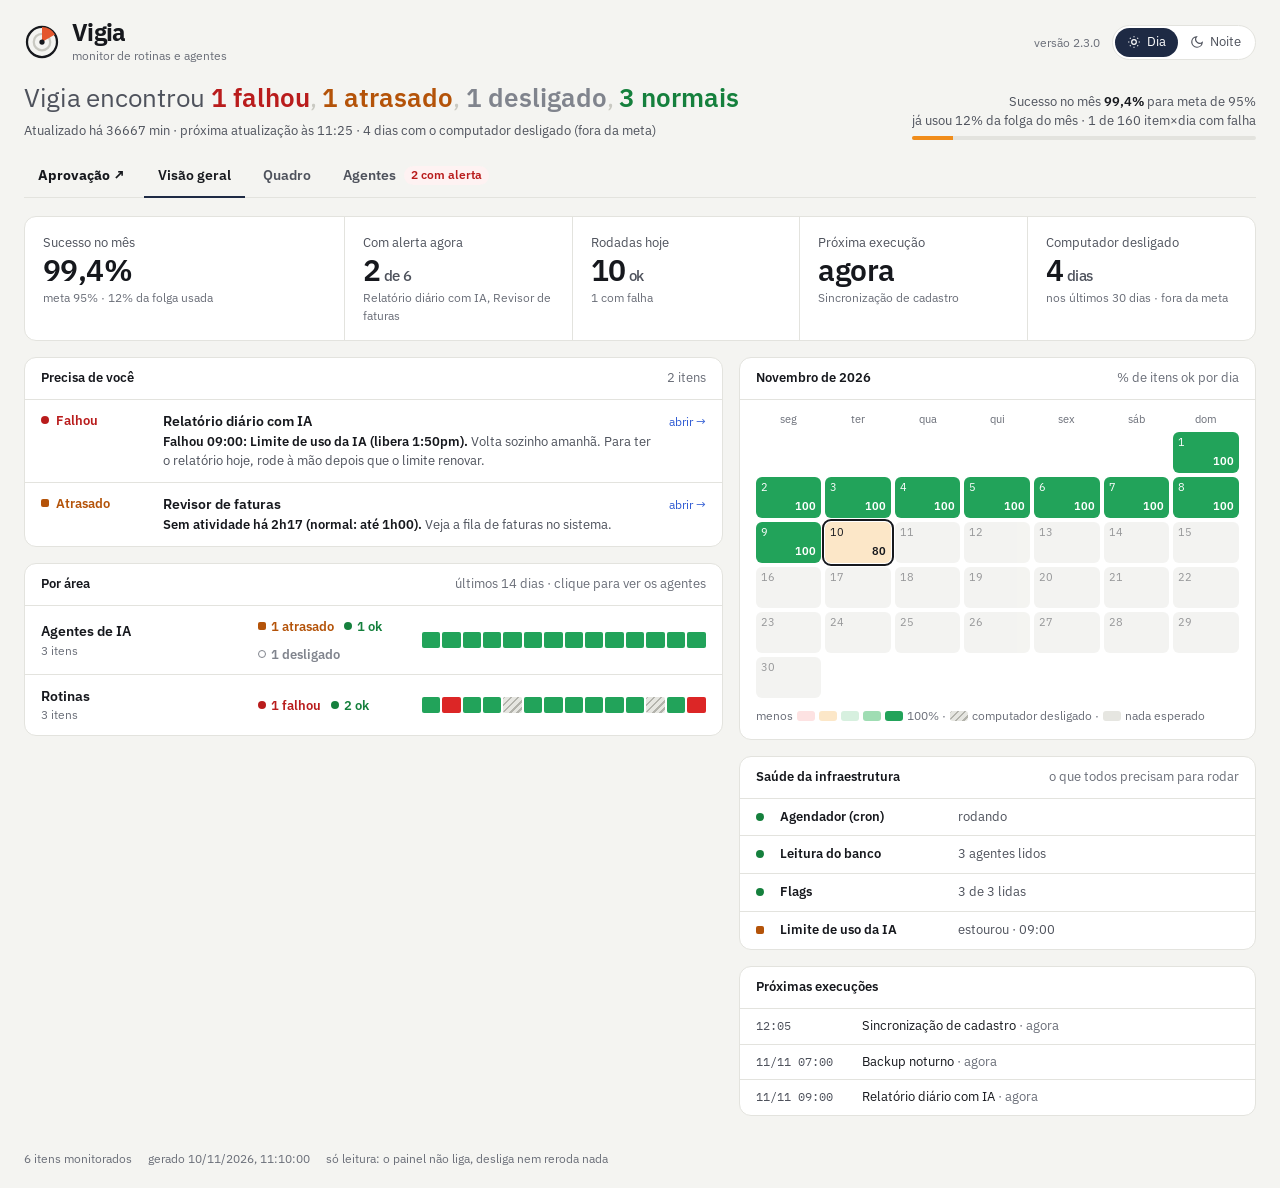
==== commit a4a2d4f3: "Vigia 2.4.0: pendências, aprovar em lote, ordem por urgência, pedido que vence sozinho Co-Authored-B" ====
--- a/docs/index.html
+++ b/docs/index.html
@@ -320,7 +320,7 @@
 <div class="toast" id="toast"></div>
 
 <script>
-const D={"titulo": "Vigia", "subtitulo": "", "versao": "2.2.0", "gerado": "2026-11-10T11:10:00", "intervalo_min": 15, "meta": 0.95, "sucesso_mes": 0.99375, "folga_usada": 0.12499999999999989, "ok_mes": 159, "ruim_mes": 1, "pc_dias": 4, "itens": [{"k": "relatorio", "nome": "Relatório diário com IA", "area": "Rotinas", "tipo": "rotina seg–sáb 9h", "fonte": "log_texto", "st": "er", "motivo": "Limite de uso da IA (libera 1:50pm)", "ult": "09:00", "oque": "Resume o dia anterior em um relatório e salva em HTML.", "acao": "<b>Falhou 09:00: Limite de uso da IA (libera 1:50pm).<\/b> Volta sozinho amanhã. Para ter o relatório hoje, rode à mão depois que o limite renovar.", "dias": ["er", "ok", "none", "ok", "ok", "ok", "ok", "ok", "ok", "none", "ok", "ok", "ok", "ok", "ok", "ok", "none", "ok", "ok", "ok", "ok", "none", "none", "none", "none", "none", "none", "none", "none", "none"], "vol": [0, 1, 0, 1, 1, 1, 1, 1, 1, 0, 1, 1, 1, 1, 1, 1, 0, 1, 1, 1, 1, 0, 0, 0, 0, 0, 0, 0, 0, 0], "volNome": "rodadas ok por dia", "nums": [["87,5%", "sucesso no mês", "7 de 8 rodadas"], ["8 s", "última duração", "normal: 3 min 38 s a 4 min 51 s"], ["1", "falha seguida", "desde a última ok"], ["11/11", "próxima rodada", "seg–sáb 9h"]], "rodadas": {"20": [["09:00", "ok", "Terminou bem", "3 min 58 s", "relatório gerado: 23 itens\nclaude exit=0 Wed Oct 21 09:03:58 -03 2026", "/root/manutencao/painel-agentes/app/exemplos/logs/relatorio/log-2026-10-21.txt"]], "19": [["09:00", "ok", "Terminou bem", "2 min 41 s", "relatório gerado: 20 itens\nclaude exit=0 Thu Oct 22 09:02:41 -03 2026", "/root/manutencao/painel-agentes/app/exemplos/logs/relatorio/log-2026-10-22.txt"]], "18": [["09:00", "ok", "Terminou bem", "4 min 47 s", "relatório gerado: 26 itens\nclaude exit=0 Fri Oct 23 09:04:47 -03 2026", "/root/manutencao/painel-agentes/app/exemplos/logs/relatorio/log-2026-10-23.txt"]], "17": [["09:00", "ok", "Terminou bem", "4 min 06 s", "relatório gerado: 15 itens\nclaude exit=0 Sat Oct 24 09:04:06 -03 2026", "/root/manutencao/painel-agentes/app/exemplos/logs/relatorio/log-2026-10-24.txt"]], "15": [["09:00", "ok", "Terminou bem", "4 min 51 s", "relatório gerado: 14 itens\nclaude exit=0 Mon Oct 26 09:04:51 -03 2026", "/root/manutencao/painel-agentes/app/exemplos/logs/relatorio/log-2026-10-26.txt"]], "14": [["09:00", "ok", "Terminou bem", "5 min 10 s", "relatório gerado: 21 itens\nclaude exit=0 Tue Oct 27 09:05:10 -03 2026", "/root/manutencao/painel-agentes/app/exemplos/logs/relatorio/log-2026-10-27.txt"]], "13": [["09:00", "ok", "Terminou bem", "4 min 57 s", "relatório gerado: 23 itens\nclaude exit=0 Wed Oct 28 09:04:57 -03 2026", "/root/manutencao/painel-agentes/app/exemplos/logs/relatorio/log-2026-10-28.txt"]], "12": [["09:00", "ok", "Terminou bem", "2 min 47 s", "relatório gerado: 18 itens\nclaude exit=0 Thu Oct 29 09:02:47 -03 2026", "/root/manutencao/painel-agentes/app/exemplos/logs/relatorio/log-2026-10-29.txt"]], "11": [["09:00", "ok", "Terminou bem", "5 min 19 s", "relatório gerado: 13 itens\nclaude exit=0 Fri Oct 30 09:05:19 -03 2026", "/root/manutencao/painel-agentes/app/exemplos/logs/relatorio/log-2026-10-30.txt"]], "10": [["09:00", "ok", "Terminou bem", "3 min 44 s", "relatório gerado: 19 itens\nclaude exit=0 Sat Oct 31 09:03:44 -03 2026", "/root/manutencao/painel-agentes/app/exemplos/logs/relatorio/log-2026-10-31.txt"]], "8": [["09:00", "ok", "Terminou bem", "3 min 29 s", "relatório gerado: 14 itens\nclaude exit=0 Mon Nov  2 09:03:29 -03 2026", "/root/manutencao/painel-agentes/app/exemplos/logs/relatorio/log-2026-11-02.txt"]], "7": [["09:00", "ok", "Terminou bem", "4 min 07 s", "relatório gerado: 15 itens\nclaude exit=0 Tue Nov  3 09:04:07 -03 2026", "/root/manutencao/painel-agentes/app/exemplos/logs/relatorio/log-2026-11-03.txt"]], "6": [["09:00", "ok", "Terminou bem", "4 min 26 s", "relatório gerado: 20 itens\nclaude exit=0 Wed Nov  4 09:04:26 -03 2026", "/root/manutencao/painel-agentes/app/exemplos/logs/relatorio/log-2026-11-04.txt"]], "5": [["09:00", "ok", "Terminou bem", "3 min 11 s", "relatório gerado: 23 itens\nclaude exit=0 Thu Nov  5 09:03:11 -03 2026", "/root/manutencao/painel-agentes/app/exemplos/logs/relatorio/log-2026-11-05.txt"]], "4": [["09:00", "ok", "Terminou bem", "4 min", "relatório gerado: 23 itens\nclaude exit=0 Fri Nov  6 09:04:00 -03 2026", "/root/manutencao/painel-agentes/app/exemplos/logs/relatorio/log-2026-11-06.txt"]], "3": [["09:00", "ok", "Terminou bem", "3 min 38 s", "relatório gerado: 18 itens\nclaude exit=0 Sat Nov  7 09:03:38 -03 2026", "/root/manutencao/painel-agentes/app/exemplos/logs/relatorio/log-2026-11-07.txt"]], "1": [["09:00", "ok", "Terminou bem", "5 min 05 s", "relatório gerado: 14 itens\nclaude exit=0 Mon Nov  9 09:05:05 -03 2026", "/root/manutencao/painel-agentes/app/exemplos/logs/relatorio/log-2026-11-09.txt"]], "0": [["09:00", "er", "Limite de uso da IA (libera 1:50pm)", "8 s", "You've hit your 5-hour limit · resets 1:50pm (America/Sao_Paulo)\nclaude exit=1 Tue Nov 10 09:00:08 -03 2026", "/root/manutencao/painel-agentes/app/exemplos/logs/relatorio/log-2026-11-10.txt"]]}, "durs": [238, 161, 287, 246, 291, 310, 297, 167, 319, 224, 209, 247, 266, 191, 240, 218, 305], "ok_mes": 7, "ruim_mes": 1, "prox": "2026-11-11T09:00:00", "visto": false, "acoes": ["investigar", "visto", "pausar"], "execucoes": []}, {"k": "revisor", "nome": "Revisor de faturas", "area": "Agentes de IA", "tipo": "agente", "fonte": "sql", "st": "late", "motivo": "Sem atividade há 2h17 (normal: até 1h00)", "ult": "08:53", "oque": "Confere se cada fatura bate com o pedido e separa as que precisam de pessoa.", "acao": "<b>Sem atividade há 2h17 (normal: até 1h00).<\/b> Veja a fila de faturas no sistema.", "dias": ["ok", "ok", "ok", "none", "ok", "ok", "ok", "ok", "ok", "ok", "ok", "ok", "ok", "ok", "ok", "ok", "ok", "er", "ok", "ok", "ok", "ok", "ok", "er", "ok", "ok", "ok", "ok", "ok", "ok"], "vol": [28, 56, 5, 0, 62, 57, 61, 63, 60, 6, 6, 56, 62, 63, 62, 60, 7, 6, 65, 60, 58, 60, 63, 4, 1, 59, 55, 58, 52, 61], "volNome": "faturas revisadas por dia", "nums": [["28", "revisadas hoje", "normal: 58 a 62"], ["16 de 585", "não conseguiu ler", "14 dias"], ["50 de 585", "passadas para pessoa", "14 dias"], ["2h17", "sem atividade", "normal: até 1h00"]], "rodadas": {"13": [["19:00", "ok", "7 gravações", "", "", ""], ["18:00", "ok", "6 gravações", "", "", ""], ["17:00", "ok", "3 gravações", "", "", ""], ["16:00", "ok", "7 gravações", "", "", ""], ["15:00", "ok", "5 gravações", "", "", ""], ["14:00", "ok", "4 gravações", "", "", ""], ["13:00", "ok", "1 gravação", "", "", ""], ["12:00", "ok", "5 gravações", "", "", ""], ["11:00", "ok", "3 gravações", "", "", ""], ["10:00", "ok", "7 gravações", "", "", ""], ["09:00", "er", "9 gravações, 1 com erro: ", "", "", ""], ["08:00", "ok", "6 gravações", "", "", ""]], "12": [["19:00", "ok", "6 gravações", "", "", ""], ["18:00", "ok", "3 gravações", "", "", ""], ["17:00", "ok", "10 gravações", "", "", ""], ["16:00", "ok", "3 gravações", "", "", ""], ["15:00", "ok", "6 gravações", "", "", ""], ["14:00", "ok", "3 gravações", "", "", ""], ["13:00", "ok", "5 gravações", "", "", ""], ["12:00", "ok", "5 gravações", "", "", ""], ["11:00", "ok", "7 gravações", "", "", ""], ["10:00", "ok", "3 gravações", "", "", ""], ["09:00", "ok", "5 gravações", "", "", ""], ["08:00", "ok", "6 gravações", "", "", ""]], "11": [["19:00", "ok", "4 gravações", "", "", ""], ["18:00", "ok", "8 gravações", "", "", ""], ["17:00", "ok", "3 gravações", "", "", ""], ["16:00", "ok", "2 gravações", "", "", ""], ["15:00", "ok", "5 gravações", "", "", ""], ["14:00", "er", "10 gravações, 1 com erro: ", "", "", ""], ["13:00", "ok", "4 gravações", "", "", ""], ["12:00", "ok", "4 gravações", "", "", ""], ["11:00", "ok", "1 gravação", "", "", ""], ["10:00", "ok", "5 gravações", "", "", ""], ["09:00", "ok", "6 gravações", "", "", ""], ["08:00", "ok", "4 gravações", "", "", ""]], "10": [["19:00", "ok", "2 gravações", "", "", ""], ["17:00", "ok", "1 gravação", "", "", ""], ["14:00", "ok", "1 gravação", "", "", ""], ["13:00", "ok", "1 gravação", "", "", ""], ["09:00", "ok", "1 gravação", "", "", ""]], "9": [["15:00", "ok", "1 gravação", "", "", ""], ["14:00", "ok", "1 gravação", "", "", ""], ["12:00", "ok", "1 gravação", "", "", ""], ["10:00", "ok", "2 gravações", "", "", ""], ["08:00", "ok", "1 gravação", "", "", ""]], "8": [["19:00", "ok", "4 gravações", "", "", ""], ["18:00", "er", "7 gravações, 1 com erro: ", "", "", ""], ["17:00", "ok", "7 gravações", "", "", ""], ["16:00", "ok", "3 gravações", "", "", ""], ["15:00", "ok", "5 gravações", "", "", ""], ["14:00", "ok", "6 gravações", "", "", ""], ["13:00", "ok", "7 gravações", "", "", ""], ["12:00", "ok", "5 gravações", "", "", ""], ["11:00", "ok", "2 gravações", "", "", ""], ["10:00", "ok", "6 gravações", "", "", ""], ["09:00", "ok", "5 gravações", "", "", ""], ["08:00", "ok", "3 gravações", "", "", ""]], "7": [["19:00", "ok", "11 gravações", "", "", ""], ["18:00", "ok", "5 gravações", "", "", ""], ["17:00", "er", "7 gravações, 1 com erro: ", "", "", ""], ["16:00", "ok", "5 gravações", "", "", ""], ["15:00", "ok", "6 gravações", "", "", ""], ["14:00", "ok", "4 gravações", "", "", ""], ["13:00", "ok", "2 gravações", "", "", ""], ["12:00", "ok", "6 gravações", "", "", ""], ["11:00", "ok", "1 gravação", "", "", ""], ["10:00", "er", "9 gravações, 1 com erro: ", "", "", ""], ["09:00", "ok", "4 gravações", "", "", ""], ["08:00", "ok", "3 gravações", "", "", ""]], "6": [["19:00", "ok", "7 gravações", "", "", ""], ["18:00", "ok", "3 gravações", "", "", ""], ["17:00", "ok", "4 gravações", "", "", ""], ["16:00", "ok", "5 gravações", "", "", ""], ["15:00", "ok", "5 gravações", "", "", ""], ["14:00", "ok", "6 gravações", "", "", ""], ["13:00", "ok", "5 gravações", "", "", ""], ["12:00", "ok", "5 gravações", "", "", ""], ["11:00", "ok", "3 gravações", "", "", ""], ["10:00", "ok", "3 gravações", "", "", ""], ["09:00", "ok", "8 gravações", "", "", ""], ["08:00", "ok", "7 gravações", "", "", ""]], "5": [["19:00", "er", "6 gravações, 1 com erro: ", "", "", ""], ["18:00", "ok", "6 gravações", "", "", ""], ["17:00", "ok", "5 gravações", "", "", ""], ["16:00", "ok", "4 gravações", "", "", ""], ["15:00", "ok", "4 gravações", "", "", ""], ["14:00", "ok", "2 gravações", "", "", ""], ["13:00", "ok", "6 gravações", "", "", ""], ["12:00", "ok", "5 gravações", "", "", ""], ["11:00", "ok", "7 gravações", "", "", ""], ["10:00", "ok", "3 gravações", "", "", ""], ["09:00", "ok", "5 gravações", "", "", ""], ["08:00", "ok", "4 gravações", "", "", ""]], "4": [["19:00", "ok", "4 gravações", "", "", ""], ["18:00", "ok", "5 gravações", "", "", ""], ["17:00", "er", "8 gravações, 1 com erro: ", "", "", ""], ["16:00", "er", "4 gravações, 1 com erro: ", "", "", ""], ["15:00", "er", "4 gravações, 1 com erro: ", "", "", ""], ["14:00", "ok", "5 gravações", "", "", ""], ["13:00", "er", "4 gravações, 1 com erro: ", "", "", ""], ["12:00", "ok", "7 gravações", "", "", ""], ["11:00", "ok", "8 gravações", "", "", ""], ["10:00", "ok", "5 gravações", "", "", ""], ["09:00", "ok", "6 gravações", "", "", ""], ["08:00", "ok", "2 gravações", "", "", ""]], "2": [["17:00", "ok", "1 gravação", "", "", ""], ["15:00", "ok", "1 gravação", "", "", ""], ["11:00", "ok", "1 gravação", "", "", ""], ["10:00", "ok", "1 gravação", "", "", ""], ["09:00", "ok", "1 gravação", "", "", ""]], "1": [["19:00", "ok", "3 gravações", "", "", ""], ["18:00", "ok", "6 gravações", "", "", ""], ["17:00", "ok", "6 gravações", "", "", ""], ["16:00", "ok", "4 gravações", "", "", ""], ["15:00", "ok", "3 gravações", "", "", ""], ["14:00", "ok", "4 gravações", "", "", ""], ["13:00", "ok", "8 gravações", "", "", ""], ["12:00", "ok", "4 gravações", "", "", ""], ["11:00", "ok", "3 gravações", "", "", ""], ["10:00", "ok", "7 gravações", "", "", ""], ["09:00", "ok", "4 gravações", "", "", ""], ["08:00", "ok", "4 gravações", "", "", ""]], "0": [["08:00", "ok", "28 gravações", "", "", ""]], "14": [["dia", "ok", "62 gravações · 3 com erro · 4 com pessoa", "", "", ""]], "15": [["dia", "ok", "60 gravações · 1 com erro · 4 com pessoa", "", "", ""]], "16": [["dia", "ok", "7 gravações · 0 com erro · 0 com pessoa", "", "", ""]], "17": [["dia", "er", "6 gravações · 1 com erro · 0 com pessoa", "", "", ""]], "18": [["dia", "ok", "65 gravações · 0 com erro · 4 com pessoa", "", "", ""]], "19": [["dia", "ok", "60 gravações · 4 com erro · 5 com pessoa", "", "", ""]], "20": [["dia", "ok", "58 gravações · 3 com erro · 6 com pessoa", "", "", ""]], "21": [["dia", "ok", "60 gravações · 4 com erro · 4 com pessoa", "", "", ""]], "22": [["dia", "ok", "63 gravações · 1 com erro · 3 com pessoa", "", "", ""]], "23": [["dia", "er", "4 gravações · 1 com erro · 0 com pessoa", "", "", ""]], "24": [["dia", "ok", "1 gravações · 0 com erro · 0 com pessoa", "", "", ""]], "25": [["dia", "ok", "59 gravações · 1 com erro · 9 com pessoa", "", "", ""]], "26": [["dia", "ok", "55 gravações · 2 com erro · 6 com pessoa", "", "", ""]], "27": [["dia", "ok", "58 gravações · 4 com erro · 7 com pessoa", "", "", ""]], "28": [["dia", "ok", "52 gravações · 2 com erro · 3 com pessoa", "", "", ""]], "29": [["dia", "ok", "61 gravações · 2 com erro · 5 com pessoa", "", "", ""]]}, "durs": [], "ok_mes": 9, "ruim_mes": 0, "prox": null, "visto": false, "acoes": ["investigar", "visto", "pausar"], "execucoes": []}, {"k": "backup", "nome": "Backup noturno", "area": "Rotinas", "tipo": "rotina seg–sáb 7h", "fonte": "log_texto", "st": "ok", "motivo": "Terminou bem", "ult": "07:00", "oque": "Copia os arquivos do servidor para o disco externo.", "acao": "", "dias": ["ok", "ok", "none", "ok", "ok", "ok", "ok", "ok", "ok", "none", "ok", "ok", "er", "ok", "ok", "ok", "none", "ok", "ok", "ok", "ok", "ok", "ok", "none", "ok", "ok", "ok", "ok", "ok", "ok"], "vol": [849, 847, 0, 972, 910, 942, 1016, 881, 803, 0, 942, 1029, 0, 1079, 1132, 901, 0, 813, 1058, 911, 815, 1016, 844, 0, 1179, 852, 871, 925, 1179, 857], "volNome": "arquivos copiados por dia", "nums": [["100,0%", "sucesso no mês", "8 de 8 rodadas"], ["1 min", "última duração", "normal: 54 s a 1 min 24 s"], ["0", "falhas seguidas", "nenhuma"], ["11/11", "próxima rodada", "seg–sáb 7h"]], "rodadas": {"29": [["07:00", "ok", "Terminou bem", "1 min 20 s", "iniciando backup\n857 arquivos copiados\nexit=0 Mon Oct 12 07:01:20 -03 2026", "/root/manutencao/painel-agentes/app/exemplos/logs/backup/log-2026-10-12.txt"]], "28": [["07:00", "ok", "Terminou bem", "41 s", "iniciando backup\n1179 arquivos copiados\nexit=0 Tue Oct 13 07:00:41 -03 2026", "/root/manutencao/painel-agentes/app/exemplos/logs/backup/log-2026-10-13.txt"]], "27": [["07:00", "ok", "Terminou bem", "57 s", "iniciando backup\n925 arquivos copiados\nexit=0 Wed Oct 14 07:00:57 -03 2026", "/root/manutencao/painel-agentes/app/exemplos/logs/backup/log-2026-10-14.txt"]], "26": [["07:00", "ok", "Terminou bem", "54 s", "iniciando backup\n871 arquivos copiados\nexit=0 Thu Oct 15 07:00:54 -03 2026", "/root/manutencao/painel-agentes/app/exemplos/logs/backup/log-2026-10-15.txt"]], "25": [["07:00", "ok", "Terminou bem", "1 min 27 s", "iniciando backup\n852 arquivos copiados\nexit=0 Fri Oct 16 07:01:27 -03 2026", "/root/manutencao/painel-agentes/app/exemplos/logs/backup/log-2026-10-16.txt"]], "24": [["07:00", "ok", "Terminou bem", "1 min 23 s", "iniciando backup\n1179 arquivos copiados\nexit=0 Sat Oct 17 07:01:23 -03 2026", "/root/manutencao/painel-agentes/app/exemplos/logs/backup/log-2026-10-17.txt"]], "22": [["07:00", "ok", "Terminou bem", "1 min 14 s", "iniciando backup\n844 arquivos copiados\nexit=0 Mon Oct 19 07:01:14 -03 2026", "/root/manutencao/painel-agentes/app/exemplos/logs/backup/log-2026-10-19.txt"]], "21": [["07:00", "ok", "Terminou bem", "1 min 17 s", "iniciando backup\n1016 arquivos copiados\nexit=0 Tue Oct 20 07:01:17 -03 2026", "/root/manutencao/painel-agentes/app/exemplos/logs/backup/log-2026-10-20.txt"]], "20": [["07:00", "ok", "Terminou bem", "42 s", "iniciando backup\n815 arquivos copiados\nexit=0 Wed Oct 21 07:00:42 -03 2026", "/root/manutencao/painel-agentes/app/exemplos/logs/backup/log-2026-10-21.txt"]], "19": [["07:00", "ok", "Terminou bem", "45 s", "iniciando backup\n911 arquivos copiados\nexit=0 Thu Oct 22 07:00:45 -03 2026", "/root/manutencao/painel-agentes/app/exemplos/logs/backup/log-2026-10-22.txt"]], "18": [["07:00", "ok", "Terminou bem", "54 s", "iniciando backup\n1058 arquivos copiados\nexit=0 Fri Oct 23 07:00:54 -03 2026", "/root/manutencao/painel-agentes/app/exemplos/logs/backup/log-2026-10-23.txt"]], "17": [["07:00", "ok", "Terminou bem", "1 min 18 s", "iniciando backup\n813 arquivos copiados\nexit=0 Sat Oct 24 07:01:18 -03 2026", "/root/manutencao/painel-agentes/app/exemplos/logs/backup/log-2026-10-24.txt"]], "15": [["07:00", "ok", "Terminou bem", "1 min 15 s", "iniciando backup\n901 arquivos copiados\nexit=0 Mon Oct 26 07:01:15 -03 2026", "/root/manutencao/painel-agentes/app/exemplos/logs/backup/log-2026-10-26.txt"]], "14": [["07:00", "ok", "Terminou bem", "1 min 25 s", "iniciando backup\n1132 arquivos copiados\nexit=0 Tue Oct 27 07:01:25 -03 2026", "/root/manutencao/painel-agentes/app/exemplos/logs/backup/log-2026-10-27.txt"]], "13": [["07:00", "ok", "Terminou bem", "1 min 24 s", "iniciando backup\n1079 arquivos copiados\nexit=0 Wed Oct 28 07:01:24 -03 2026", "/root/manutencao/painel-agentes/app/exemplos/logs/backup/log-2026-10-28.txt"]], "12": [["07:00", "er", "Disco cheio", "1 min 06 s", "erro: disco cheio\nexit=2 Thu Oct 29 07:01:06 -03 2026", "/root/manutencao/painel-agentes/app/exemplos/logs/backup/log-2026-10-29.txt"]], "11": [["07:00", "ok", "Terminou bem", "54 s", "iniciando backup\n1029 arquivos copiados\nexit=0 Fri Oct 30 07:00:54 -03 2026", "/root/manutencao/painel-agentes/app/exemplos/logs/backup/log-2026-10-30.txt"]], "10": [["07:00", "ok", "Terminou bem", "1 min 17 s", "iniciando backup\n942 arquivos copiados\nexit=0 Sat Oct 31 07:01:17 -03 2026", "/root/manutencao/painel-agentes/app/exemplos/logs/backup/log-2026-10-31.txt"]], "8": [["07:00", "ok", "Terminou bem", "1 min 31 s", "iniciando backup\n803 arquivos copiados\nexit=0 Mon Nov  2 07:01:31 -03 2026", "/root/manutencao/painel-agentes/app/exemplos/logs/backup/log-2026-11-02.txt"]], "7": [["07:00", "ok", "Terminou bem", "1 min 28 s", "iniciando backup\n881 arquivos copiados\nexit=0 Tue Nov  3 07:01:28 -03 2026", "/root/manutencao/painel-agentes/app/exemplos/logs/backup/log-2026-11-03.txt"]], "6": [["07:00", "ok", "Terminou bem", "1 min 24 s", "iniciando backup\n1016 arquivos copiados\nexit=0 Wed Nov  4 07:01:24 -03 2026", "/root/manutencao/painel-agentes/app/exemplos/logs/backup/log-2026-11-04.txt"]], "5": [["07:00", "ok", "Terminou bem", "1 min", "iniciando backup\n942 arquivos copiados\nexit=0 Thu Nov  5 07:01:01 -03 2026", "/root/manutencao/painel-agentes/app/exemplos/logs/backup/log-2026-11-05.txt"]], "4": [["07:00", "ok", "Terminou bem", "49 s", "iniciando backup\n910 arquivos copiados\nexit=0 Fri Nov  6 07:00:49 -03 2026", "/root/manutencao/painel-agentes/app/exemplos/logs/backup/log-2026-11-06.txt"]], "3": [["07:00", "ok", "Terminou bem", "1 min 28 s", "iniciando backup\n972 arquivos copiados\nexit=0 Sat Nov  7 07:01:28 -03 2026", "/root/manutencao/painel-agentes/app/exemplos/logs/backup/log-2026-11-07.txt"]], "1": [["07:00", "ok", "Terminou bem", "46 s", "iniciando backup\n847 arquivos copiados\nexit=0 Mon Nov  9 07:00:46 -03 2026", "/root/manutencao/painel-agentes/app/exemplos/logs/backup/log-2026-11-09.txt"]], "0": [["07:00", "ok", "Terminou bem", "1 min", "iniciando backup\n849 arquivos copiados\nexit=0 Tue Nov 10 07:01:04 -03 2026", "/root/manutencao/painel-agentes/app/exemplos/logs/backup/log-2026-11-10.txt"]]}, "durs": [80, 41, 57, 54, 87, 83, 74, 77, 42, 45, 54, 78, 75, 85, 84, 54, 77, 91, 88, 84, 61, 49, 88, 46, 64], "ok_mes": 8, "ruim_mes": 0, "prox": "2026-11-11T07:00:00", "visto": false, "acoes": ["investigar", "visto", "pausar"], "execucoes": []}, {"k": "classificador", "nome": "Classificador de tickets", "area": "Agentes de IA", "tipo": "agente", "fonte": "sql", "st": "ok", "motivo": "Última gravação 10:50", "ult": "10:50", "oque": "Lê cada ticket novo e dá categoria e prioridade.", "acao": "", "dias": ["ok", "ok", "ok", "ok", "ok", "ok", "ok", "ok", "ok", "ok", "ok", "ok", "ok", "ok", "ok", "ok", "ok", "ok", "ok", "ok", "ok", "ok", "ok", "ok", "ok", "ok", "ok", "ok", "ok", "ok"], "vol": [16, 42, 5, 10, 37, 38, 41, 33, 39, 12, 14, 37, 39, 36, 38, 46, 9, 10, 42, 41, 48, 39, 42, 10, 10, 45, 40, 37, 40, 38], "volNome": "tickets classificados por dia", "nums": [["16", "classificados hoje", "normal: 38 a 42"], ["0 de 399", "com erro", "14 dias"], ["14 de 399", "corrigidos por pessoa", "14 dias"], ["20 min", "sem atividade", "normal: até 1h19"]], "rodadas": {"13": [["19:00", "ok", "5 gravações", "", "", ""], ["18:00", "ok", "3 gravações", "", "", ""], ["17:00", "ok", "3 gravações", "", "", ""], ["16:00", "ok", "4 gravações", "", "", ""], ["15:00", "ok", "2 gravações", "", "", ""], ["14:00", "ok", "5 gravações", "", "", ""], ["13:00", "ok", "1 gravação", "", "", ""], ["12:00", "ok", "2 gravações", "", "", ""], ["11:00", "ok", "5 gravações", "", "", ""], ["10:00", "ok", "2 gravações", "", "", ""], ["09:00", "ok", "3 gravações", "", "", ""], ["08:00", "ok", "1 gravação", "", "", ""]], "12": [["19:00", "ok", "3 gravações", "", "", ""], ["18:00", "ok", "6 gravações", "", "", ""], ["17:00", "ok", "4 gravações", "", "", ""], ["16:00", "ok", "6 gravações", "", "", ""], ["15:00", "ok", "4 gravações", "", "", ""], ["14:00", "ok", "5 gravações", "", "", ""], ["13:00", "ok", "4 gravações", "", "", ""], ["12:00", "ok", "1 gravação", "", "", ""], ["11:00", "ok", "1 gravação", "", "", ""], ["10:00", "ok", "1 gravação", "", "", ""], ["09:00", "ok", "3 gravações", "", "", ""], ["08:00", "ok", "1 gravação", "", "", ""]], "11": [["19:00", "ok", "3 gravações", "", "", ""], ["18:00", "ok", "4 gravações", "", "", ""], ["17:00", "ok", "3 gravações", "", "", ""], ["16:00", "ok", "3 gravações", "", "", ""], ["15:00", "ok", "4 gravações", "", "", ""], ["14:00", "ok", "3 gravações", "", "", ""], ["13:00", "ok", "2 gravações", "", "", ""], ["12:00", "ok", "1 gravação", "", "", ""], ["11:00", "ok", "2 gravações", "", "", ""], ["10:00", "ok", "4 gravações", "", "", ""], ["09:00", "ok", "4 gravações", "", "", ""], ["08:00", "ok", "4 gravações", "", "", ""]], "10": [["19:00", "ok", "1 gravação", "", "", ""], ["18:00", "ok", "2 gravações", "", "", ""], ["16:00", "ok", "1 gravação", "", "", ""], ["15:00", "ok", "1 gravação", "", "", ""], ["14:00", "ok", "2 gravações", "", "", ""], ["13:00", "ok", "2 gravações", "", "", ""], ["11:00", "ok", "1 gravação", "", "", ""], ["10:00", "ok", "2 gravações", "", "", ""], ["08:00", "ok", "2 gravações", "", "", ""]], "9": [["19:00", "ok", "1 gravação", "", "", ""], ["18:00", "ok", "3 gravações", "", "", ""], ["16:00", "ok", "1 gravação", "", "", ""], ["14:00", "ok", "1 gravação", "", "", ""], ["12:00", "ok", "1 gravação", "", "", ""], ["11:00", "ok", "1 gravação", "", "", ""], ["10:00", "ok", "3 gravações", "", "", ""], ["08:00", "ok", "1 gravação", "", "", ""]], "8": [["19:00", "ok", "2 gravações", "", "", ""], ["18:00", "ok", "5 gravações", "", "", ""], ["17:00", "ok", "4 gravações", "", "", ""], ["16:00", "ok", "2 gravações", "", "", ""], ["15:00", "ok", "4 gravações", "", "", ""], ["14:00", "ok", "2 gravações", "", "", ""], ["13:00", "ok", "5 gravações", "", "", ""], ["12:00", "ok", "3 gravações", "", "", ""], ["11:00", "ok", "5 gravações", "", "", ""], ["10:00", "ok", "3 gravações", "", "", ""], ["09:00", "ok", "3 gravações", "", "", ""], ["08:00", "ok", "1 gravação", "", "", ""]], "7": [["19:00", "ok", "4 gravações", "", "", ""], ["18:00", "ok", "4 gravações", "", "", ""], ["17:00", "ok", "6 gravações", "", "", ""], ["16:00", "ok", "7 gravações", "", "", ""], ["15:00", "ok", "2 gravações", "", "", ""], ["14:00", "ok", "2 gravações", "", "", ""], ["13:00", "ok", "2 gravações", "", "", ""], ["11:00", "ok", "1 gravação", "", "", ""], ["09:00", "ok", "1 gravação", "", "", ""], ["08:00", "ok", "4 gravações", "", "", ""]], "6": [["19:00", "ok", "3 gravações", "", "", ""], ["18:00", "ok", "3 gravações", "", "", ""], ["17:00", "ok", "5 gravações", "", "", ""], ["16:00", "ok", "6 gravações", "", "", ""], ["15:00", "ok", "1 gravação", "", "", ""], ["14:00", "ok", "1 gravação", "", "", ""], ["13:00", "ok", "5 gravações", "", "", ""], ["12:00", "ok", "3 gravações", "", "", ""], ["11:00", "ok", "1 gravação", "", "", ""], ["10:00", "ok", "5 gravações", "", "", ""], ["09:00", "ok", "4 gravações", "", "", ""], ["08:00", "ok", "4 gravações", "", "", ""]], "5": [["19:00", "ok", "3 gravações", "", "", ""], ["18:00", "ok", "2 gravações", "", "", ""], ["17:00", "ok", "2 gravações", "", "", ""], ["16:00", "ok", "4 gravações", "", "", ""], ["15:00", "ok", "4 gravações", "", "", ""], ["14:00", "ok", "1 gravação", "", "", ""], ["13:00", "ok", "7 gravações", "", "", ""], ["12:00", "ok", "1 gravação", "", "", ""], ["11:00", "ok", "5 gravações", "", "", ""], ["10:00", "ok", "2 gravações", "", "", ""], ["09:00", "ok", "2 gravações", "", "", ""], ["08:00", "ok", "5 gravações", "", "", ""]], "4": [["19:00", "ok", "2 gravações", "", "", ""], ["18:00", "ok", "10 gravações", "", "", ""], ["17:00", "ok", "3 gravações", "", "", ""], ["16:00", "ok", "3 gravações", "", "", ""], ["15:00", "ok", "2 gravações", "", "", ""], ["14:00", "ok", "3 gravações", "", "", ""], ["13:00", "ok", "6 gravações", "", "", ""], ["12:00", "ok", "3 gravações", "", "", ""], ["10:00", "ok", "2 gravações", "", "", ""], ["09:00", "ok", "2 gravações", "", "", ""], ["08:00", "ok", "1 gravação", "", "", ""]], "3": [["18:00", "ok", "1 gravação", "", "", ""], ["17:00", "ok", "1 gravação", "", "", ""], ["16:00", "ok", "2 gravações", "", "", ""], ["14:00", "ok", "1 gravação", "", "", ""], ["12:00", "ok", "2 gravações", "", "", ""], ["11:00", "ok", "1 gravação", "", "", ""], ["08:00", "ok", "2 gravações", "", "", ""]], "2": [["18:00", "ok", "1 gravação", "", "", ""], ["15:00", "ok", "1 gravação", "", "", ""], ["10:00", "ok", "1 gravação", "", "", ""], ["09:00", "ok", "2 gravações", "", "", ""]], "1": [["19:00", "ok", "4 gravações", "", "", ""], ["18:00", "ok", "7 gravações", "", "", ""], ["17:00", "ok", "3 gravações", "", "", ""], ["16:00", "ok", "2 gravações", "", "", ""], ["15:00", "ok", "6 gravações", "", "", ""], ["14:00", "ok", "2 gravações", "", "", ""], ["13:00", "ok", "3 gravações", "", "", ""], ["12:00", "ok", "2 gravações", "", "", ""], ["11:00", "ok", "6 gravações", "", "", ""], ["10:00", "ok", "4 gravações", "", "", ""], ["08:00", "ok", "3 gravações", "", "", ""]], "0": [["10:00", "ok", "2 gravações", "", "", ""], ["09:00", "ok", "8 gravações", "", "", ""], ["08:00", "ok", "6 gravações", "", "", ""]], "14": [["dia", "ok", "38 gravações · 0 com erro · 3 com pessoa", "", "", ""]], "15": [["dia", "ok", "46 gravações · 0 com erro · 2 com pessoa", "", "", ""]], "16": [["dia", "ok", "9 gravações · 0 com erro · 0 com pessoa", "", "", ""]], "17": [["dia", "ok", "10 gravações · 0 com erro · 0 com pessoa", "", "", ""]], "18": [["dia", "ok", "42 gravações · 0 com erro · 0 com pessoa", "", "", ""]], "19": [["dia", "ok", "41 gravações · 0 com erro · 2 com pessoa", "", "", ""]], "20": [["dia", "ok", "48 gravações · 0 com erro · 1 com pessoa", "", "", ""]], "21": [["dia", "ok", "39 gravações · 0 com erro · 1 com pessoa", "", "", ""]], "22": [["dia", "ok", "42 gravações · 0 com erro · 3 com pessoa", "", "", ""]], "23": [["dia", "ok", "10 gravações · 0 com erro · 1 com pessoa", "", "", ""]], "24": [["dia", "ok", "10 gravações · 0 com erro · 1 com pessoa", "", "", ""]], "25": [["dia", "ok", "45 gravações · 0 com erro · 1 com pessoa", "", "", ""]], "26": [["dia", "ok", "40 gravações · 0 com erro · 2 com pessoa", "", "", ""]], "27": [["dia", "ok", "37 gravações · 0 com erro · 2 com pessoa", "", "", ""]], "28": [["dia", "ok", "40 gravações · 0 com erro · 1 com pessoa", "", "", ""]], "29": [["dia", "ok", "38 gravações · 0 com erro · 0 com pessoa", "", "", ""]]}, "durs": [], "ok_mes": 10, "ruim_mes": 0, "prox": null, "visto": false, "acoes": ["investigar", "visto", "pausar"], "execucoes": []}, {"k": "sync", "nome": "Sincronização de cadastro", "area": "Rotinas", "tipo": "rotina de hora em hora", "fonte": "jsonl", "st": "ok", "motivo": "sync: 24 registros", "ult": "11:05", "oque": "Sincroniza o cadastro entre o sistema e a planilha, de hora em hora.", "acao": "", "dias": ["ok", "ok", "pc", "ok", "ok", "ok", "ok", "ok", "ok", "pc", "ok", "ok", "ok", "ok", "ok", "ok", "pc", "ok", "ok", "ok", "ok", "er", "er", "pc", "ok", "ok", "er", "ok", "ok", "ok"], "vol": [5, 17, 0, 17, 17, 17, 17, 17, 17, 0, 17, 17, 17, 17, 17, 17, 0, 17, 17, 17, 17, 15, 16, 0, 17, 17, 16, 17, 17, 17], "volNome": "rodadas ok por dia", "nums": [["100,0%", "sucesso no mês", "124 de 124 rodadas"], ["—", "última duração", "pouca rodada medida"], ["0", "falhas seguidas", "nenhuma"], ["12:05", "próxima rodada", "de hora em hora"]], "rodadas": {"29": [["07:05", "ok", "sync: 34 registros", "—", "{\"hora\": \"2026-10-12T07:05:00\", \"acao\": \"sync\", \"motivo\": \"34 registros\", \"erro\": null}", "/root/manutencao/painel-agentes/app/exemplos/logs/sync.jsonl"], ["08:05", "ok", "sync: 10 registros", "—", "{\"hora\": \"2026-10-12T08:05:00\", \"acao\": \"sync\", \"motivo\": \"10 registros\", \"erro\": null}", "/root/manutencao/painel-agentes/app/exemplos/logs/sync.jsonl"], ["09:05", "ok", "sync: 17 registros", "—", "{\"hora\": \"2026-10-12T09:05:00\", \"acao\": \"sync\", \"motivo\": \"17 registros\", \"erro\": null}", "/root/manutencao/painel-agentes/app/exemplos/logs/sync.jsonl"], ["10:05", "ok", "sync: 40 registros", "—", "{\"hora\": \"2026-10-12T10:05:00\", \"acao\": \"sync\", \"motivo\": \"40 registros\", \"erro\": null}", "/root/manutencao/painel-agentes/app/exemplos/logs/sync.jsonl"], ["11:05", "ok", "sync: 14 registros", "—", "{\"hora\": \"2026-10-12T11:05:00\", \"acao\": \"sync\", \"motivo\": \"14 registros\", \"erro\": null}", "/root/manutencao/painel-agentes/app/exemplos/logs/sync.jsonl"], ["12:05", "ok", "sync: 3 registros", "—", "{\"hora\": \"2026-10-12T12:05:00\", \"acao\": \"sync\", \"motivo\": \"3 registros\", \"erro\": null}", "/root/manutencao/painel-agentes/app/exemplos/logs/sync.jsonl"], ["13:05", "ok", "sync: 2 registros", "—", "{\"hora\": \"2026-10-12T13:05:00\", \"acao\": \"sync\", \"motivo\": \"2 registros\", \"erro\": null}", "/root/manutencao/painel-agentes/app/exemplos/logs/sync.jsonl"], ["14:05", "ok", "sync: 25 registros", "—", "{\"hora\": \"2026-10-12T14:05:00\", \"acao\": \"sync\", \"motivo\": \"25 registros\", \"erro\": null}", "/root/manutencao/painel-agentes/app/exemplos/logs/sync.jsonl"], ["15:05", "ok", "sync: 13 registros", "—", "{\"hora\": \"2026-10-12T15:05:00\", \"acao\": \"sync\", \"motivo\": \"13 registros\", \"erro\": null}", "/root/manutencao/painel-agentes/app/exemplos/logs/sync.jsonl"], ["16:05", "ok", "sync: 36 registros", "—", "{\"hora\": \"2026-10-12T16:05:00\", \"acao\": \"sync\", \"motivo\": \"36 registros\", \"erro\": null}", "/root/manutencao/painel-agentes/app/exemplos/logs/sync.jsonl"], ["17:05", "ok", "sync: 20 registros", "—", "{\"hora\": \"2026-10-12T17:05:00\", \"acao\": \"sync\", \"motivo\": \"20 registros\", \"erro\": null}", "/root/manutencao/painel-agentes/app/exemplos/logs/sync.jsonl"], ["18:05", "ok", "sync: 31 registros", "—", "{\"hora\": \"2026-10-12T18:05:00\", \"acao\": \"sync\", \"motivo\": \"31 registros\", \"erro\": null}", "/root/manutencao/painel-agentes/app/exemplos/logs/sync.jsonl"], ["19:05", "ok", "sync: 29 registros", "—", "{\"hora\": \"2026-10-12T19:05:00\", \"acao\": \"sync\", \"motivo\": \"29 registros\", \"erro\": null}", "/root/manutencao/painel-agentes/app/exemplos/logs/sync.jsonl"], ["20:05", "ok", "sync: 8 registros", "—", "{\"hora\": \"2026-10-12T20:05:00\", \"acao\": \"sync\", \"motivo\": \"8 registros\", \"erro\": null}", "/root/manutencao/painel-agentes/app/exemplos/logs/sync.jsonl"], ["21:05", "ok", "sync: 35 registros", "—", "{\"hora\": \"2026-10-12T21:05:00\", \"acao\": \"sync\", \"motivo\": \"35 registros\", \"erro\": null}", "/root/manutencao/painel-agentes/app/exemplos/logs/sync.jsonl"], ["22:05", "ok", "sync: 37 registros", "—", "{\"hora\": \"2026-10-12T22:05:00\", \"acao\": \"sync\", \"motivo\": \"37 registros\", \"erro\": null}", "/root/manutencao/painel-agentes/app/exemplos/logs/sync.jsonl"], ["23:05", "ok", "sync: 37 registros", "—", "{\"hora\": \"2026-10-12T23:05:00\", \"acao\": \"sync\", \"motivo\": \"37 registros\", \"erro\": null}", "/root/manutencao/painel-agentes/app/exemplos/logs/sync.jsonl"]], "28": [["00:05", "pc", "Computador desligado no horário", "—", "", ""], ["01:05", "pc", "Computador desligado no horário", "—", "", ""], ["02:05", "pc", "Computador desligado no horário", "—", "", ""], ["03:05", "pc", "Computador desligado no horário", "—", "", ""], ["04:05", "pc", "Computador desligado no horário", "—", "", ""], ["05:05", "pc", "Computador desligado no horário", "—", "", ""], ["06:05", "pc", "Computador desligado no horário", "—", "", ""], ["07:05", "ok", "sync: 14 registros", "—", "{\"hora\": \"2026-10-13T07:05:00\", \"acao\": \"sync\", \"motivo\": \"14 registros\", \"erro\": null}", "/root/manutencao/painel-agentes/app/exemplos/logs/sync.jsonl"], ["08:05", "ok", "sync: 8 registros", "—", "{\"hora\": \"2026-10-13T08:05:00\", \"acao\": \"sync\", \"motivo\": \"8 registros\", \"erro\": null}", "/root/manutencao/painel-agentes/app/exemplos/logs/sync.jsonl"], ["09:05", "ok", "sync: 5 registros", "—", "{\"hora\": \"2026-10-13T09:05:00\", \"acao\": \"sync\", \"motivo\": \"5 registros\", \"erro\": null}", "/root/manutencao/painel-agentes/app/exemplos/logs/sync.jsonl"], ["10:05", "ok", "sync: 7 registros", "—", "{\"hora\": \"2026-10-13T10:05:00\", \"acao\": \"sync\", \"motivo\": \"7 registros\", \"erro\": null}", "/root/manutencao/painel-agentes/app/exemplos/logs/sync.jsonl"], ["11:05", "ok", "sync: 10 registros", "—", "{\"hora\": \"2026-10-13T11:05:00\", \"acao\": \"sync\", \"motivo\": \"10 registros\", \"erro\": null}", "/root/manutencao/painel-agentes/app/exemplos/logs/sync.jsonl"], ["12:05", "ok", "sync: 27 registros", "—", "{\"hora\": \"2026-10-13T12:05:00\", \"acao\": \"sync\", \"motivo\": \"27 registros\", \"erro\": null}", "/root/manutencao/painel-agentes/app/exemplos/logs/sync.jsonl"], ["13:05", "ok", "sync: 24 registros", "—", "{\"hora\": \"2026-10-13T13:05:00\", \"acao\": \"sync\", \"motivo\": \"24 registros\", \"erro\": null}", "/root/manutencao/painel-agentes/app/exemplos/logs/sync.jsonl"], ["14:05", "ok", "sync: 29 registros", "—", "{\"hora\": \"2026-10-13T14:05:00\", \"acao\": \"sync\", \"motivo\": \"29 registros\", \"erro\": null}", "/root/manutencao/painel-agentes/app/exemplos/logs/sync.jsonl"], ["15:05", "ok", "sync: 35 registros", "—", "{\"hora\": \"2026-10-13T15:05:00\", \"acao\": \"sync\", \"motivo\": \"35 registros\", \"erro\": null}", "/root/manutencao/painel-agentes/app/exemplos/logs/sync.jsonl"], ["16:05", "ok", "sync: 0 registros", "—", "{\"hora\": \"2026-10-13T16:05:00\", \"acao\": \"sync\", \"motivo\": \"0 registros\", \"erro\": null}", "/root/manutencao/painel-agentes/app/exemplos/logs/sync.jsonl"], ["17:05", "ok", "sync: 7 registros", "—", "{\"hora\": \"2026-10-13T17:05:00\", \"acao\": \"sync\", \"motivo\": \"7 registros\", \"erro\": null}", "/root/manutencao/painel-agentes/app/exemplos/logs/sync.jsonl"], ["18:05", "ok", "sync: 34 registros", "—", "{\"hora\": \"2026-10-13T18:05:00\", \"acao\": \"sync\", \"motivo\": \"34 registros\", \"erro\": null}", "/root/manutencao/painel-agentes/app/exemplos/logs/sync.jsonl"], ["19:05", "ok", "sync: 21 registros", "—", "{\"hora\": \"2026-10-13T19:05:00\", \"acao\": \"sync\", \"motivo\": \"21 registros\", \"erro\": null}", "/root/manutencao/painel-agentes/app/exemplos/logs/sync.jsonl"], ["20:05", "ok", "sync: 27 registros", "—", "{\"hora\": \"2026-10-13T20:05:00\", \"acao\": \"sync\", \"motivo\": \"27 registros\", \"erro\": null}", "/root/manutencao/painel-agentes/app/exemplos/logs/sync.jsonl"], ["21:05", "ok", "sync: 0 registros", "—", "{\"hora\": \"2026-10-13T21:05:00\", \"acao\": \"sync\", \"motivo\": \"0 registros\", \"erro\": null}", "/root/manutencao/painel-agentes/app/exemplos/logs/sync.jsonl"], ["22:05", "ok", "sync: 16 registros", "—", "{\"hora\": \"2026-10-13T22:05:00\", \"acao\": \"sync\", \"motivo\": \"16 registros\", \"erro\": null}", "/root/manutencao/painel-agentes/app/exemplos/logs/sync.jsonl"], ["23:05", "ok", "sync: 11 registros", "—", "{\"hora\": \"2026-10-13T23:05:00\", \"acao\": \"sync\", \"motivo\": \"11 registros\", \"erro\": null}", "/root/manutencao/painel-agentes/app/exemplos/logs/sync.jsonl"]], "27": [["00:05", "pc", "Computador desligado no horário", "—", "", ""], ["01:05", "pc", "Computador desligado no horário", "—", "", ""], ["02:05", "pc", "Computador desligado no horário", "—", "", ""], ["03:05", "pc", "Computador desligado no horário", "—", "", ""], ["04:05", "pc", "Computador desligado no horário", "—", "", ""], ["05:05", "pc", "Computador desligado no horário", "—", "", ""], ["06:05", "pc", "Computador desligado no horário", "—", "", ""], ["07:05", "ok", "sync: 6 registros", "—", "{\"hora\": \"2026-10-14T07:05:00\", \"acao\": \"sync\", \"motivo\": \"6 registros\", \"erro\": null}", "/root/manutencao/painel-agentes/app/exemplos/logs/sync.jsonl"], ["08:05", "ok", "sync: 19 registros", "—", "{\"hora\": \"2026-10-14T08:05:00\", \"acao\": \"sync\", \"motivo\": \"19 registros\", \"erro\": null}", "/root/manutencao/painel-agentes/app/exemplos/logs/sync.jsonl"], ["09:05", "ok", "sync: 32 registros", "—", "{\"hora\": \"2026-10-14T09:05:00\", \"acao\": \"sync\", \"motivo\": \"32 registros\", \"erro\": null}", "/root/manutencao/painel-agentes/app/exemplos/logs/sync.jsonl"], ["10:05", "ok", "sync: 9 registros", "—", "{\"hora\": \"2026-10-14T10:05:00\", \"acao\": \"sync\", \"motivo\": \"9 registros\", \"erro\": null}", "/root/manutencao/painel-agentes/app/exemplos/logs/sync.jsonl"], ["11:05", "ok", "sync: 10 registros", "—", "{\"hora\": \"2026-10-14T11:05:00\", \"acao\": \"sync\", \"motivo\": \"10 registros\", \"erro\": null}", "/root/manutencao/painel-agentes/app/exemplos/logs/sync.jsonl"], ["12:05", "ok", "sync: 33 registros", "—", "{\"hora\": \"2026-10-14T12:05:00\", \"acao\": \"sync\", \"motivo\": \"33 registros\", \"erro\": null}", "/root/manutencao/painel-agentes/app/exemplos/logs/sync.jsonl"], ["13:05", "ok", "sync: 38 registros", "—", "{\"hora\": \"2026-10-14T13:05:00\", \"acao\": \"sync\", \"motivo\": \"38 registros\", \"erro\": null}", "/root/manutencao/painel-agentes/app/exemplos/logs/sync.jsonl"], ["14:05", "ok", "sync: 1 registros", "—", "{\"hora\": \"2026-10-14T14:05:00\", \"acao\": \"sync\", \"motivo\": \"1 registros\", \"erro\": null}", "/root/manutencao/painel-agentes/app/exemplos/logs/sync.jsonl"], ["15:05", "ok", "sync: 23 registros", "—", "{\"hora\": \"2026-10-14T15:05:00\", \"acao\": \"sync\", \"motivo\": \"23 registros\", \"erro\": null}", "/root/manutencao/painel-agentes/app/exemplos/logs/sync.jsonl"], ["16:05", "ok", "sync: 19 registros", "—", "{\"hora\": \"2026-10-14T16:05:00\", \"acao\": \"sync\", \"motivo\": \"19 registros\", \"erro\": null}", "/root/manutencao/painel-agentes/app/exemplos/logs/sync.jsonl"], ["17:05", "ok", "sync: 15 registros", "—", "{\"hora\": \"2026-10-14T17:05:00\", \"acao\": \"sync\", \"motivo\": \"15 registros\", \"erro\": null}", "/root/manutencao/painel-agentes/app/exemplos/logs/sync.jsonl"], ["18:05", "ok", "sync: 5 registros", "—", "{\"hora\": \"2026-10-14T18:05:00\", \"acao\": \"sync\", \"motivo\": \"5 registros\", \"erro\": null}", "/root/manutencao/painel-agentes/app/exemplos/logs/sync.jsonl"], ["19:05", "ok", "sync: 31 registros", "—", "{\"hora\": \"2026-10-14T19:05:00\", \"acao\": \"sync\", \"motivo\": \"31 registros\", \"erro\": null}", "/root/manutencao/painel-agentes/app/exemplos/logs/sync.jsonl"], ["20:05", "ok", "sync: 34 registros", "—", "{\"hora\": \"2026-10-14T20:05:00\", \"acao\": \"sync\", \"motivo\": \"34 registros\", \"erro\": null}", "/root/manutencao/painel-agentes/app/exemplos/logs/sync.jsonl"], ["21:05", "ok", "sync: 8 registros", "—", "{\"hora\": \"2026-10-14T21:05:00\", \"acao\": \"sync\", \"motivo\": \"8 registros\", \"erro\": null}", "/root/manutencao/painel-agentes/app/exemplos/logs/sync.jsonl"], ["22:05", "ok", "sync: 35 registros", "—", "{\"hora\": \"2026-10-14T22:05:00\", \"acao\": \"sync\", \"motivo\": \"35 registros\", \"erro\": null}", "/root/manutencao/painel-agentes/app/exemplos/logs/sync.jsonl"], ["23:05", "ok", "sync: 33 registros", "—", "{\"hora\": \"2026-10-14T23:05:00\", \"acao\": \"sync\", \"motivo\": \"33 registros\", \"erro\": null}", "/root/manutencao/painel-agentes/app/exemplos/logs/sync.jsonl"]], "26": [["00:05", "pc", "Computador desligado no horário", "—", "", ""], ["01:05", "pc", "Computador desligado no horário", "—", "", ""], ["02:05", "pc", "Computador desligado no horário", "—", "", ""], ["03:05", "pc", "Computador desligado no horário", "—", "", ""], ["04:05", "pc", "Computador desligado no horário", "—", "", ""], ["05:05", "pc", "Computador desligado no horário", "—", "", ""], ["06:05", "pc", "Computador desligado no horário", "—", "", ""], ["07:05", "ok", "sync: 27 registros", "—", "{\"hora\": \"2026-10-15T07:05:00\", \"acao\": \"sync\", \"motivo\": \"27 registros\", \"erro\": null}", "/root/manutencao/painel-agentes/app/exemplos/logs/sync.jsonl"], ["08:05", "ok", "sync: 34 registros", "—", "{\"hora\": \"2026-10-15T08:05:00\", \"acao\": \"sync\", \"motivo\": \"34 registros\", \"erro\": null}", "/root/manutencao/painel-agentes/app/exemplos/logs/sync.jsonl"], ["09:05", "ok", "sync: 12 registros", "—", "{\"hora\": \"2026-10-15T09:05:00\", \"acao\": \"sync\", \"motivo\": \"12 registros\", \"erro\": null}", "/root/manutencao/painel-agentes/app/exemplos/logs/sync.jsonl"], ["10:05", "ok", "sync: 25 registros", "—", "{\"hora\": \"2026-10-15T10:05:00\", \"acao\": \"sync\", \"motivo\": \"25 registros\", \"erro\": null}", "/root/manutencao/painel-agentes/app/exemplos/logs/sync.jsonl"], ["11:05", "ok", "sync: 23 registros", "—", "{\"hora\": \"2026-10-15T11:05:00\", \"acao\": \"sync\", \"motivo\": \"23 registros\", \"erro\": null}", "/root/manutencao/painel-agentes/app/exemplos/logs/sync.jsonl"], ["12:05", "ok", "sync: 33 registros", "—", "{\"hora\": \"2026-10-15T12:05:00\", \"acao\": \"sync\", \"motivo\": \"33 registros\", \"erro\": null}", "/root/manutencao/painel-agentes/app/exemplos/logs/sync.jsonl"], ["13:05", "ok", "sync: 15 registros", "—", "{\"hora\": \"2026-10-15T13:05:00\", \"acao\": \"sync\", \"motivo\": \"15 registros\", \"erro\": null}", "/root/manutencao/painel-agentes/app/exemplos/logs/sync.jsonl"], ["14:05", "ok", "sync: 21 registros", "—", "{\"hora\": \"2026-10-15T14:05:00\", \"acao\": \"sync\", \"motivo\": \"21 registros\", \"erro\": null}", "/root/manutencao/painel-agentes/app/exemplos/logs/sync.jsonl"], ["15:05", "ok", "sync: 35 registros", "—", "{\"hora\": \"2026-10-15T15:05:00\", \"acao\": \"sync\", \"motivo\": \"35 registros\", \"erro\": null}", "/root/manutencao/painel-agentes/app/exemplos/logs/sync.jsonl"], ["16:05", "ok", "sync: 14 registros", "—", "{\"hora\": \"2026-10-15T16:05:00\", \"acao\": \"sync\", \"motivo\": \"14 registros\", \"erro\": null}", "/root/manutencao/painel-agentes/app/exemplos/logs/sync.jsonl"], ["17:05", "er", "timeout na API", "—", "{\"hora\": \"2026-10-15T17:05:00\", \"acao\": \"sync\", \"motivo\": \"40 registros\", \"erro\": \"timeout na API\"}", "/root/manutencao/painel-agentes/app/exemplos/logs/sync.jsonl"], ["18:05", "ok", "sync: 4 registros", "—", "{\"hora\": \"2026-10-15T18:05:00\", \"acao\": \"sync\", \"motivo\": \"4 registros\", \"erro\": null}", "/root/manutencao/painel-agentes/app/exemplos/logs/sync.jsonl"], ["19:05", "ok", "sync: 21 registros", "—", "{\"hora\": \"2026-10-15T19:05:00\", \"acao\": \"sync\", \"motivo\": \"21 registros\", \"erro\": null}", "/root/manutencao/painel-agentes/app/exemplos/logs/sync.jsonl"], ["20:05", "ok", "sync: 15 registros", "—", "{\"hora\": \"2026-10-15T20:05:00\", \"acao\": \"sync\", \"motivo\": \"15 registros\", \"erro\": null}", "/root/manutencao/painel-agentes/app/exemplos/logs/sync.jsonl"], ["21:05", "ok", "sync: 31 registros", "—", "{\"hora\": \"2026-10-15T21:05:00\", \"acao\": \"sync\", \"motivo\": \"31 registros\", \"erro\": null}", "/root/manutencao/painel-agentes/app/exemplos/logs/sync.jsonl"], ["22:05", "ok", "sync: 8 registros", "—", "{\"hora\": \"2026-10-15T22:05:00\", \"acao\": \"sync\", \"motivo\": \"8 registros\", \"erro\": null}", "/root/manutencao/painel-agentes/app/exemplos/logs/sync.jsonl"], ["23:05", "ok", "sync: 36 registros", "—", "{\"hora\": \"2026-10-15T23:05:00\", \"acao\": \"sync\", \"motivo\": \"36 registros\", \"erro\": null}", "/root/manutencao/painel-agentes/app/exemplos/logs/sync.jsonl"]], "25": [["00:05", "pc", "Computador desligado no horário", "—", "", ""], ["01:05", "pc", "Computador desligado no horário", "—", "", ""], ["02:05", "pc", "Computador desligado no horário", "—", "", ""], ["03:05", "pc", "Computador desligado no horário", "—", "", ""], ["04:05", "pc", "Computador desligado no horário", "—", "", ""], ["05:05", "pc", "Computador desligado no horário", "—", "", ""], ["06:05", "pc", "Computador desligado no horário", "—", "", ""], ["07:05", "ok", "sync: 15 registros", "—", "{\"hora\": \"2026-10-16T07:05:00\", \"acao\": \"sync\", \"motivo\": \"15 registros\", \"erro\": null}", "/root/manutencao/painel-agentes/app/exemplos/logs/sync.jsonl"], ["08:05", "ok", "sync: 26 registros", "—", "{\"hora\": \"2026-10-16T08:05:00\", \"acao\": \"sync\", \"motivo\": \"26 registros\", \"erro\": null}", "/root/manutencao/painel-agentes/app/exemplos/logs/sync.jsonl"], ["09:05", "ok", "sync: 6 registros", "—", "{\"hora\": \"2026-10-16T09:05:00\", \"acao\": \"sync\", \"motivo\": \"6 registros\", \"erro\": null}", "/root/manutencao/painel-agentes/app/exemplos/logs/sync.jsonl"], ["10:05", "ok", "sync: 22 registros", "—", "{\"hora\": \"2026-10-16T10:05:00\", \"acao\": \"sync\", \"motivo\": \"22 registros\", \"erro\": null}", "/root/manutencao/painel-agentes/app/exemplos/logs/sync.jsonl"], ["11:05", "ok", "sync: 29 registros", "—", "{\"hora\": \"2026-10-16T11:05:00\", \"acao\": \"sync\", \"motivo\": \"29 registros\", \"erro\": null}", "/root/manutencao/painel-agentes/app/exemplos/logs/sync.jsonl"], ["12:05", "ok", "sync: 3 registros", "—", "{\"hora\": \"2026-10-16T12:05:00\", \"acao\": \"sync\", \"motivo\": \"3 registros\", \"erro\": null}", "/root/manutencao/painel-agentes/app/exemplos/logs/sync.jsonl"], ["13:05", "ok", "sync: 6 registros", "—", "{\"hora\": \"2026-10-16T13:05:00\", \"acao\": \"sync\", \"motivo\": \"6 registros\", \"erro\": null}", "/root/manutencao/painel-agentes/app/exemplos/logs/sync.jsonl"], ["14:05", "ok", "sync: 21 registros", "—", "{\"hora\": \"2026-10-16T14:05:00\", \"acao\": \"sync\", \"motivo\": \"21 registros\", \"erro\": null}", "/root/manutencao/painel-agentes/app/exemplos/logs/sync.jsonl"], ["15:05", "ok", "sync: 6 registros", "—", "{\"hora\": \"2026-10-16T15:05:00\", \"acao\": \"sync\", \"motivo\": \"6 registros\", \"erro\": null}", "/root/manutencao/painel-agentes/app/exemplos/logs/sync.jsonl"], ["16:05", "ok", "sync: 12 registros", "—", "{\"hora\": \"2026-10-16T16:05:00\", \"acao\": \"sync\", \"motivo\": \"12 registros\", \"erro\": null}", "/root/manutencao/painel-agentes/app/exemplos/logs/sync.jsonl"], ["17:05", "ok", "sync: 8 registros", "—", "{\"hora\": \"2026-10-16T17:05:00\", \"acao\": \"sync\", \"motivo\": \"8 registros\", \"erro\": null}", "/root/manutencao/painel-agentes/app/exemplos/logs/sync.jsonl"], ["18:05", "ok", "sync: 17 registros", "—", "{\"hora\": \"2026-10-16T18:05:00\", \"acao\": \"sync\", \"motivo\": \"17 registros\", \"erro\": null}", "/root/manutencao/painel-agentes/app/exemplos/logs/sync.jsonl"], ["19:05", "ok", "sync: 4 registros", "—", "{\"hora\": \"2026-10-16T19:05:00\", \"acao\": \"sync\", \"motivo\": \"4 registros\", \"erro\": null}", "/root/manutencao/painel-agentes/app/exemplos/logs/sync.jsonl"], ["20:05", "ok", "sync: 35 registros", "—", "{\"hora\": \"2026-10-16T20:05:00\", \"acao\": \"sync\", \"motivo\": \"35 registros\", \"erro\": null}", "/root/manutencao/painel-agentes/app/exemplos/logs/sync.jsonl"], ["21:05", "ok", "sync: 34 registros", "—", "{\"hora\": \"2026-10-16T21:05:00\", \"acao\": \"sync\", \"motivo\": \"34 registros\", \"erro\": null}", "/root/manutencao/painel-agentes/app/exemplos/logs/sync.jsonl"], ["22:05", "ok", "sync: 5 registros", "—", "{\"hora\": \"2026-10-16T22:05:00\", \"acao\": \"sync\", \"motivo\": \"5 registros\", \"erro\": null}", "/root/manutencao/painel-agentes/app/exemplos/logs/sync.jsonl"], ["23:05", "ok", "sync: 15 registros", "—", "{\"hora\": \"2026-10-16T23:05:00\", \"acao\": \"sync\", \"motivo\": \"15 registros\", \"erro\": null}", "/root/manutencao/painel-agentes/app/exemplos/logs/sync.jsonl"]], "24": [["00:05", "pc", "Computador desligado no horário", "—", "", ""], ["01:05", "pc", "Computador desligado no horário", "—", "", ""], ["02:05", "pc", "Computador desligado no horário", "—", "", ""], ["03:05", "pc", "Computador desligado no horário", "—", "", ""], ["04:05", "pc", "Computador desligado no horário", "—", "", ""], ["05:05", "pc", "Computador desligado no horário", "—", "", ""], ["06:05", "pc", "Computador desligado no horário", "—", "", ""], ["07:05", "ok", "sync: 31 registros", "—", "{\"hora\": \"2026-10-17T07:05:00\", \"acao\": \"sync\", \"motivo\": \"31 registros\", \"erro\": null}", "/root/manutencao/painel-agentes/app/exemplos/logs/sync.jsonl"], ["08:05", "ok", "sync: 25 registros", "—", "{\"hora\": \"2026-10-17T08:05:00\", \"acao\": \"sync\", \"motivo\": \"25 registros\", \"erro\": null}", "/root/manutencao/painel-agentes/app/exemplos/logs/sync.jsonl"], ["09:05", "ok", "sync: 10 registros", "—", "{\"hora\": \"2026-10-17T09:05:00\", \"acao\": \"sync\", \"motivo\": \"10 registros\", \"erro\": null}", "/root/manutencao/painel-agentes/app/exemplos/logs/sync.jsonl"], ["10:05", "ok", "sync: 24 registros", "—", "{\"hora\": \"2026-10-17T10:05:00\", \"acao\": \"sync\", \"motivo\": \"24 registros\", \"erro\": null}", "/root/manutencao/painel-agentes/app/exemplos/logs/sync.jsonl"], ["11:05", "ok", "sync: 29 registros", "—", "{\"hora\": \"2026-10-17T11:05:00\", \"acao\": \"sync\", \"motivo\": \"29 registros\", \"erro\": null}", "/root/manutencao/painel-agentes/app/exemplos/logs/sync.jsonl"], ["12:05", "ok", "sync: 35 registros", "—", "{\"hora\": \"2026-10-17T12:05:00\", \"acao\": \"sync\", \"motivo\": \"35 registros\", \"erro\": null}", "/root/manutencao/painel-agentes/app/exemplos/logs/sync.jsonl"], ["13:05", "ok", "sync: 31 registros", "—", "{\"hora\": \"2026-10-17T13:05:00\", \"acao\": \"sync\", \"motivo\": \"31 registros\", \"erro\": null}", "/root/manutencao/painel-agentes/app/exemplos/logs/sync.jsonl"], ["14:05", "ok", "sync: 18 registros", "—", "{\"hora\": \"2026-10-17T14:05:00\", \"acao\": \"sync\", \"motivo\": \"18 registros\", \"erro\": null}", "/root/manutencao/painel-agentes/app/exemplos/logs/sync.jsonl"], ["15:05", "ok", "sync: 3 registros", "—", "{\"hora\": \"2026-10-17T15:05:00\", \"acao\": \"sync\", \"motivo\": \"3 registros\", \"erro\": null}", "/root/manutencao/painel-agentes/app/exemplos/logs/sync.jsonl"], ["16:05", "ok", "sync: 34 registros", "—", "{\"hora\": \"2026-10-17T16:05:00\", \"acao\": \"sync\", \"motivo\": \"34 registros\", \"erro\": null}", "/root/manutencao/painel-agentes/app/exemplos/logs/sync.jsonl"], ["17:05", "ok", "sync: 20 registros", "—", "{\"hora\": \"2026-10-17T17:05:00\", \"acao\": \"sync\", \"motivo\": \"20 registros\", \"erro\": null}", "/root/manutencao/painel-agentes/app/exemplos/logs/sync.jsonl"], ["18:05", "ok", "sync: 37 registros", "—", "{\"hora\": \"2026-10-17T18:05:00\", \"acao\": \"sync\", \"motivo\": \"37 registros\", \"erro\": null}", "/root/manutencao/painel-agentes/app/exemplos/logs/sync.jsonl"], ["19:05", "ok", "sync: 33 registros", "—", "{\"hora\": \"2026-10-17T19:05:00\", \"acao\": \"sync\", \"motivo\": \"33 registros\", \"erro\": null}", "/root/manutencao/painel-agentes/app/exemplos/logs/sync.jsonl"], ["20:05", "ok", "sync: 32 registros", "—", "{\"hora\": \"2026-10-17T20:05:00\", \"acao\": \"sync\", \"motivo\": \"32 registros\", \"erro\": null}", "/root/manutencao/painel-agentes/app/exemplos/logs/sync.jsonl"], ["21:05", "ok", "sync: 11 registros", "—", "{\"hora\": \"2026-10-17T21:05:00\", \"acao\": \"sync\", \"motivo\": \"11 registros\", \"erro\": null}", "/root/manutencao/painel-agentes/app/exemplos/logs/sync.jsonl"], ["22:05", "ok", "sync: 4 registros", "—", "{\"hora\": \"2026-10-17T22:05:00\", \"acao\": \"sync\", \"motivo\": \"4 registros\", \"erro\": null}", "/root/manutencao/painel-agentes/app/exemplos/logs/sync.jsonl"], ["23:05", "ok", "sync: 15 registros", "—", "{\"hora\": \"2026-10-17T23:05:00\", \"acao\": \"sync\", \"motivo\": \"15 registros\", \"erro\": null}", "/root/manutencao/painel-agentes/app/exemplos/logs/sync.jsonl"]], "23": [["00:05", "pc", "Computador desligado no horário", "—", "", ""], ["01:05", "pc", "Computador desligado no horário", "—", "", ""], ["02:05", "pc", "Computador desligado no horário", "—", "", ""], ["03:05", "pc", "Computador desligado no horário", "—", "", ""], ["04:05", "pc", "Computador desligado no horário", "—", "", ""], ["05:05", "pc", "Computador desligado no horário", "—", "", ""], ["06:05", "pc", "Computador desligado no horário", "—", "", ""], ["07:05", "pc", "Computador desligado no horário", "—", "", ""], ["08:05", "pc", "Computador desligado no horário", "—", "", ""], ["09:05", "pc", "Computador desligado no horário", "—", "", ""], ["10:05", "pc", "Computador desligado no horário", "—", "", ""], ["11:05", "pc", "Computador desligado no horário", "—", "", ""], ["12:05", "pc", "Computador desligado no horário", "—", "", ""], ["13:05", "pc", "Computador desligado no horário", "—", "", ""], ["14:05", "pc", "Computador desligado no horário", "—", "", ""], ["15:05", "pc", "Computador desligado no horário", "—", "", ""], ["16:05", "pc", "Computador desligado no horário", "—", "", ""], ["17:05", "pc", "Computador desligado no horário", "—", "", ""], ["18:05", "pc", "Computador desligado no horário", "—", "", ""], ["19:05", "pc", "Computador desligado no horário", "—", "", ""], ["20:05", "pc", "Computador desligado no horário", "—", "", ""], ["21:05", "pc", "Computador desligado no horário", "—", "", ""], ["22:05", "pc", "Computador desligado no horário", "—", "", ""], ["23:05", "pc", "Computador desligado no horário", "—", "", ""]], "22": [["00:05", "pc", "Computador desligado no horário", "—", "", ""], ["01:05", "pc", "Computador desligado no horário", "—", "", ""], ["02:05", "pc", "Computador desligado no horário", "—", "", ""], ["03:05", "pc", "Computador desligado no horário", "—", "", ""], ["04:05", "pc", "Computador desligado no horário", "—", "", ""], ["05:05", "pc", "Computador desligado no horário", "—", "", ""], ["06:05", "pc", "Computador desligado no horário", "—", "", ""], ["07:05", "ok", "sync: 36 registros", "—", "{\"hora\": \"2026-10-19T07:05:00\", \"acao\": \"sync\", \"motivo\": \"36 registros\", \"erro\": null}", "/root/manutencao/painel-agentes/app/exemplos/logs/sync.jsonl"], ["08:05", "ok", "sync: 38 registros", "—", "{\"hora\": \"2026-10-19T08:05:00\", \"acao\": \"sync\", \"motivo\": \"38 registros\", \"erro\": null}", "/root/manutencao/painel-agentes/app/exemplos/logs/sync.jsonl"], ["09:05", "ok", "sync: 5 registros", "—", "{\"hora\": \"2026-10-19T09:05:00\", \"acao\": \"sync\", \"motivo\": \"5 registros\", \"erro\": null}", "/root/manutencao/painel-agentes/app/exemplos/logs/sync.jsonl"], ["10:05", "ok", "sync: 37 registros", "—", "{\"hora\": \"2026-10-19T10:05:00\", \"acao\": \"sync\", \"motivo\": \"37 registros\", \"erro\": null}", "/root/manutencao/painel-agentes/app/exemplos/logs/sync.jsonl"], ["11:05", "ok", "sync: 20 registros", "—", "{\"hora\": \"2026-10-19T11:05:00\", \"acao\": \"sync\", \"motivo\": \"20 registros\", \"erro\": null}", "/root/manutencao/painel-agentes/app/exemplos/logs/sync.jsonl"], ["12:05", "ok", "sync: 13 registros", "—", "{\"hora\": \"2026-10-19T12:05:00\", \"acao\": \"sync\", \"motivo\": \"13 registros\", \"erro\": null}", "/root/manutencao/painel-agentes/app/exemplos/logs/sync.jsonl"], ["13:05", "ok", "sync: 20 registros", "—", "{\"hora\": \"2026-10-19T13:05:00\", \"acao\": \"sync\", \"motivo\": \"20 registros\", \"erro\": null}", "/root/manutencao/painel-agentes/app/exemplos/logs/sync.jsonl"], ["14:05", "ok", "sync: 25 registros", "—", "{\"hora\": \"2026-10-19T14:05:00\", \"acao\": \"sync\", \"motivo\": \"25 registros\", \"erro\": null}", "/root/manutencao/painel-agentes/app/exemplos/logs/sync.jsonl"], ["15:05", "ok", "sync: 19 registros", "—", "{\"hora\": \"2026-10-19T15:05:00\", \"acao\": \"sync\", \"motivo\": \"19 registros\", \"erro\": null}", "/root/manutencao/painel-agentes/app/exemplos/logs/sync.jsonl"], ["16:05", "ok", "sync: 4 registros", "—", "{\"hora\": \"2026-10-19T16:05:00\", \"acao\": \"sync\", \"motivo\": \"4 registros\", \"erro\": null}", "/root/manutencao/painel-agentes/app/exemplos/logs/sync.jsonl"], ["17:05", "er", "timeout na API", "—", "{\"hora\": \"2026-10-19T17:05:00\", \"acao\": \"sync\", \"motivo\": \"39 registros\", \"erro\": \"timeout na API\"}", "/root/manutencao/painel-agentes/app/exemplos/logs/sync.jsonl"], ["18:05", "ok", "sync: 6 registros", "—", "{\"hora\": \"2026-10-19T18:05:00\", \"acao\": \"sync\", \"motivo\": \"6 registros\", \"erro\": null}", "/root/manutencao/painel-agentes/app/exemplos/logs/sync.jsonl"], ["19:05", "ok", "sync: 13 registros", "—", "{\"hora\": \"2026-10-19T19:05:00\", \"acao\": \"sync\", \"motivo\": \"13 registros\", \"erro\": null}", "/root/manutencao/painel-agentes/app/exemplos/logs/sync.jsonl"], ["20:05", "ok", "sync: 8 registros", "—", "{\"hora\": \"2026-10-19T20:05:00\", \"acao\": \"sync\", \"motivo\": \"8 registros\", \"erro\": null}", "/root/manutencao/painel-agentes/app/exemplos/logs/sync.jsonl"], ["21:05", "ok", "sync: 4 registros", "—", "{\"hora\": \"2026-10-19T21:05:00\", \"acao\": \"sync\", \"motivo\": \"4 registros\", \"erro\": null}", "/root/manutencao/painel-agentes/app/exemplos/logs/sync.jsonl"], ["22:05", "ok", "sync: 23 registros", "—", "{\"hora\": \"2026-10-19T22:05:00\", \"acao\": \"sync\", \"motivo\": \"23 registros\", \"erro\": null}", "/root/manutencao/painel-agentes/app/exemplos/logs/sync.jsonl"], ["23:05", "ok", "sync: 28 registros", "—", "{\"hora\": \"2026-10-19T23:05:00\", \"acao\": \"sync\", \"motivo\": \"28 registros\", \"erro\": null}", "/root/manutencao/painel-agentes/app/exemplos/logs/sync.jsonl"]], "21": [["00:05", "pc", "Computador desligado no horário", "—", "", ""], ["01:05", "pc", "Computador desligado no horário", "—", "", ""], ["02:05", "pc", "Computador desligado no horário", "—", "", ""], ["03:05", "pc", "Computador desligado no horário", "—", "", ""], ["04:05", "pc", "Computador desligado no horário", "—", "", ""], ["05:05", "pc", "Computador desligado no horário", "—", "", ""], ["06:05", "pc", "Computador desligado no horário", "—", "", ""], ["07:05", "ok", "sync: 19 registros", "—", "{\"hora\": \"2026-10-20T07:05:00\", \"acao\": \"sync\", \"motivo\": \"19 registros\", \"erro\": null}", "/root/manutencao/painel-agentes/app/exemplos/logs/sync.jsonl"], ["08:05", "ok", "sync: 33 registros", "—", "{\"hora\": \"2026-10-20T08:05:00\", \"acao\": \"sync\", \"motivo\": \"33 registros\", \"erro\": null}", "/root/manutencao/painel-agentes/app/exemplos/logs/sync.jsonl"], ["09:05", "er", "timeout na API", "—", "{\"hora\": \"2026-10-20T09:05:00\", \"acao\": \"sync\", \"motivo\": \"35 registros\", \"erro\": \"timeout na API\"}", "/root/manutencao/painel-agentes/app/exemplos/logs/sync.jsonl"], ["10:05", "ok", "sync: 6 registros", "—", "{\"hora\": \"2026-10-20T10:05:00\", \"acao\": \"sync\", \"motivo\": \"6 registros\", \"erro\": null}", "/root/manutencao/painel-agentes/app/exemplos/logs/sync.jsonl"], ["11:05", "ok", "sync: 8 registros", "—", "{\"hora\": \"2026-10-20T11:05:00\", \"acao\": \"sync\", \"motivo\": \"8 registros\", \"erro\": null}", "/root/manutencao/painel-agentes/app/exemplos/logs/sync.jsonl"], ["12:05", "ok", "sync: 6 registros", "—", "{\"hora\": \"2026-10-20T12:05:00\", \"acao\": \"sync\", \"motivo\": \"6 registros\", \"erro\": null}", "/root/manutencao/painel-agentes/app/exemplos/logs/sync.jsonl"], ["13:05", "ok", "sync: 9 registros", "—", "{\"hora\": \"2026-10-20T13:05:00\", \"acao\": \"sync\", \"motivo\": \"9 registros\", \"erro\": null}", "/root/manutencao/painel-agentes/app/exemplos/logs/sync.jsonl"], ["14:05", "ok", "sync: 38 registros", "—", "{\"hora\": \"2026-10-20T14:05:00\", \"acao\": \"sync\", \"motivo\": \"38 registros\", \"erro\": null}", "/root/manutencao/painel-agentes/app/exemplos/logs/sync.jsonl"], ["15:05", "ok", "sync: 21 registros", "—", "{\"hora\": \"2026-10-20T15:05:00\", \"acao\": \"sync\", \"motivo\": \"21 registros\", \"erro\": null}", "/root/manutencao/painel-agentes/app/exemplos/logs/sync.jsonl"], ["16:05", "ok", "sync: 40 registros", "—", "{\"hora\": \"2026-10-20T16:05:00\", \"acao\": \"sync\", \"motivo\": \"40 registros\", \"erro\": null}", "/root/manutencao/painel-agentes/app/exemplos/logs/sync.jsonl"], ["17:05", "ok", "sync: 32 registros", "—", "{\"hora\": \"2026-10-20T17:05:00\", \"acao\": \"sync\", \"motivo\": \"32 registros\", \"erro\": null}", "/root/manutencao/painel-agentes/app/exemplos/logs/sync.jsonl"], ["18:05", "ok", "sync: 3 registros", "—", "{\"hora\": \"2026-10-20T18:05:00\", \"acao\": \"sync\", \"motivo\": \"3 registros\", \"erro\": null}", "/root/manutencao/painel-agentes/app/exemplos/logs/sync.jsonl"], ["19:05", "ok", "sync: 27 registros", "—", "{\"hora\": \"2026-10-20T19:05:00\", \"acao\": \"sync\", \"motivo\": \"27 registros\", \"erro\": null}", "/root/manutencao/painel-agentes/app/exemplos/logs/sync.jsonl"], ["20:05", "ok", "sync: 2 registros", "—", "{\"hora\": \"2026-10-20T20:05:00\", \"acao\": \"sync\", \"motivo\": \"2 registros\", \"erro\": null}", "/root/manutencao/painel-agentes/app/exemplos/logs/sync.jsonl"], ["21:05", "er", "timeout na API", "—", "{\"hora\": \"2026-10-20T21:05:00\", \"acao\": \"sync\", \"motivo\": \"8 registros\", \"erro\": \"timeout na API\"}", "/root/manutencao/painel-agentes/app/exemplos/logs/sync.jsonl"], ["22:05", "ok", "sync: 16 registros", "—", "{\"hora\": \"2026-10-20T22:05:00\", \"acao\": \"sync\", \"motivo\": \"16 registros\", \"erro\": null}", "/root/manutencao/painel-agentes/app/exemplos/logs/sync.jsonl"], ["23:05", "ok", "sync: 28 registros", "—", "{\"hora\": \"2026-10-20T23:05:00\", \"acao\": \"sync\", \"motivo\": \"28 registros\", \"erro\": null}", "/root/manutencao/painel-agentes/app/exemplos/logs/sync.jsonl"]], "20": [["00:05", "pc", "Computador desligado no horário", "—", "", ""], ["01:05", "pc", "Computador desligado no horário", "—", "", ""], ["02:05", "pc", "Computador desligado no horário", "—", "", ""], ["03:05", "pc", "Computador desligado no horário", "—", "", ""], ["04:05", "pc", "Computador desligado no horário", "—", "", ""], ["05:05", "pc", "Computador desligado no horário", "—", "", ""], ["06:05", "pc", "Computador desligado no horário", "—", "", ""], ["07:05", "ok", "sync: 27 registros", "—", "{\"hora\": \"2026-10-21T07:05:00\", \"acao\": \"sync\", \"motivo\": \"27 registros\", \"erro\": null}", "/root/manutencao/painel-agentes/app/exemplos/logs/sync.jsonl"], ["08:05", "ok", "sync: 7 registros", "—", "{\"hora\": \"2026-10-21T08:05:00\", \"acao\": \"sync\", \"motivo\": \"7 registros\", \"erro\": null}", "/root/manutencao/painel-agentes/app/exemplos/logs/sync.jsonl"], ["09:05", "ok", "sync: 9 registros", "—", "{\"hora\": \"2026-10-21T09:05:00\", \"acao\": \"sync\", \"motivo\": \"9 registros\", \"erro\": null}", "/root/manutencao/painel-agentes/app/exemplos/logs/sync.jsonl"], ["10:05", "ok", "sync: 23 registros", "—", "{\"hora\": \"2026-10-21T10:05:00\", \"acao\": \"sync\", \"motivo\": \"23 registros\", \"erro\": null}", "/root/manutencao/painel-agentes/app/exemplos/logs/sync.jsonl"], ["11:05", "ok", "sync: 9 registros", "—", "{\"hora\": \"2026-10-21T11:05:00\", \"acao\": \"sync\", \"motivo\": \"9 registros\", \"erro\": null}", "/root/manutencao/painel-agentes/app/exemplos/logs/sync.jsonl"], ["12:05", "ok", "sync: 2 registros", "—", "{\"hora\": \"2026-10-21T12:05:00\", \"acao\": \"sync\", \"motivo\": \"2 registros\", \"erro\": null}", "/root/manutencao/painel-agentes/app/exemplos/logs/sync.jsonl"], ["13:05", "ok", "sync: 2 registros", "—", "{\"hora\": \"2026-10-21T13:05:00\", \"acao\": \"sync\", \"motivo\": \"2 registros\", \"erro\": null}", "/root/manutencao/painel-agentes/app/exemplos/logs/sync.jsonl"], ["14:05", "ok", "sync: 13 registros", "—", "{\"hora\": \"2026-10-21T14:05:00\", \"acao\": \"sync\", \"motivo\": \"13 registros\", \"erro\": null}", "/root/manutencao/painel-agentes/app/exemplos/logs/sync.jsonl"], ["15:05", "ok", "sync: 6 registros", "—", "{\"hora\": \"2026-10-21T15:05:00\", \"acao\": \"sync\", \"motivo\": \"6 registros\", \"erro\": null}", "/root/manutencao/painel-agentes/app/exemplos/logs/sync.jsonl"], ["16:05", "ok", "sync: 35 registros", "—", "{\"hora\": \"2026-10-21T16:05:00\", \"acao\": \"sync\", \"motivo\": \"35 registros\", \"erro\": null}", "/root/manutencao/painel-agentes/app/exemplos/logs/sync.jsonl"], ["17:05", "ok", "sync: 26 registros", "—", "{\"hora\": \"2026-10-21T17:05:00\", \"acao\": \"sync\", \"motivo\": \"26 registros\", \"erro\": null}", "/root/manutencao/painel-agentes/app/exemplos/logs/sync.jsonl"], ["18:05", "ok", "sync: 9 registros", "—", "{\"hora\": \"2026-10-21T18:05:00\", \"acao\": \"sync\", \"motivo\": \"9 registros\", \"erro\": null}", "/root/manutencao/painel-agentes/app/exemplos/logs/sync.jsonl"], ["19:05", "ok", "sync: 15 registros", "—", "{\"hora\": \"2026-10-21T19:05:00\", \"acao\": \"sync\", \"motivo\": \"15 registros\", \"erro\": null}", "/root/manutencao/painel-agentes/app/exemplos/logs/sync.jsonl"], ["20:05", "ok", "sync: 11 registros", "—", "{\"hora\": \"2026-10-21T20:05:00\", \"acao\": \"sync\", \"motivo\": \"11 registros\", \"erro\": null}", "/root/manutencao/painel-agentes/app/exemplos/logs/sync.jsonl"], ["21:05", "ok", "sync: 1 registros", "—", "{\"hora\": \"2026-10-21T21:05:00\", \"acao\": \"sync\", \"motivo\": \"1 registros\", \"erro\": null}", "/root/manutencao/painel-agentes/app/exemplos/logs/sync.jsonl"], ["22:05", "ok", "sync: 21 registros", "—", "{\"hora\": \"2026-10-21T22:05:00\", \"acao\": \"sync\", \"motivo\": \"21 registros\", \"erro\": null}", "/root/manutencao/painel-agentes/app/exemplos/logs/sync.jsonl"], ["23:05", "ok", "sync: 26 registros", "—", "{\"hora\": \"2026-10-21T23:05:00\", \"acao\": \"sync\", \"motivo\": \"26 registros\", \"erro\": null}", "/root/manutencao/painel-agentes/app/exemplos/logs/sync.jsonl"]], "19": [["00:05", "pc", "Computador desligado no horário", "—", "", ""], ["01:05", "pc", "Computador desligado no horário", "—", "", ""], ["02:05", "pc", "Computador desligado no horário", "—", "", ""], ["03:05", "pc", "Computador desligado no horário", "—", "", ""], ["04:05", "pc", "Computador desligado no horário", "—", "", ""], ["05:05", "pc", "Computador desligado no horário", "—", "", ""], ["06:05", "pc", "Computador desligado no horário", "—", "", ""], ["07:05", "ok", "sync: 15 registros", "—", "{\"hora\": \"2026-10-22T07:05:00\", \"acao\": \"sync\", \"motivo\": \"15 registros\", \"erro\": null}", "/root/manutencao/painel-agentes/app/exemplos/logs/sync.jsonl"], ["08:05", "ok", "sync: 6 registros", "—", "{\"hora\": \"2026-10-22T08:05:00\", \"acao\": \"sync\", \"motivo\": \"6 registros\", \"erro\": null}", "/root/manutencao/painel-agentes/app/exemplos/logs/sync.jsonl"], ["09:05", "ok", "sync: 2 registros", "—", "{\"hora\": \"2026-10-22T09:05:00\", \"acao\": \"sync\", \"motivo\": \"2 registros\", \"erro\": null}", "/root/manutencao/painel-agentes/app/exemplos/logs/sync.jsonl"], ["10:05", "ok", "sync: 14 registros", "—", "{\"hora\": \"2026-10-22T10:05:00\", \"acao\": \"sync\", \"motivo\": \"14 registros\", \"erro\": null}", "/root/manutencao/painel-agentes/app/exemplos/logs/sync.jsonl"], ["11:05", "ok", "sync: 29 registros", "—", "{\"hora\": \"2026-10-22T11:05:00\", \"acao\": \"sync\", \"motivo\": \"29 registros\", \"erro\": null}", "/root/manutencao/painel-agentes/app/exemplos/logs/sync.jsonl"], ["12:05", "ok", "sync: 14 registros", "—", "{\"hora\": \"2026-10-22T12:05:00\", \"acao\": \"sync\", \"motivo\": \"14 registros\", \"erro\": null}", "/root/manutencao/painel-agentes/app/exemplos/logs/sync.jsonl"], ["13:05", "ok", "sync: 12 registros", "—", "{\"hora\": \"2026-10-22T13:05:00\", \"acao\": \"sync\", \"motivo\": \"12 registros\", \"erro\": null}", "/root/manutencao/painel-agentes/app/exemplos/logs/sync.jsonl"], ["14:05", "ok", "sync: 17 registros", "—", "{\"hora\": \"2026-10-22T14:05:00\", \"acao\": \"sync\", \"motivo\": \"17 registros\", \"erro\": null}", "/root/manutencao/painel-agentes/app/exemplos/logs/sync.jsonl"], ["15:05", "ok", "sync: 17 registros", "—", "{\"hora\": \"2026-10-22T15:05:00\", \"acao\": \"sync\", \"motivo\": \"17 registros\", \"erro\": null}", "/root/manutencao/painel-agentes/app/exemplos/logs/sync.jsonl"], ["16:05", "ok", "sync: 32 registros", "—", "{\"hora\": \"2026-10-22T16:05:00\", \"acao\": \"sync\", \"motivo\": \"32 registros\", \"erro\": null}", "/root/manutencao/painel-agentes/app/exemplos/logs/sync.jsonl"], ["17:05", "ok", "sync: 34 registros", "—", "{\"hora\": \"2026-10-22T17:05:00\", \"acao\": \"sync\", \"motivo\": \"34 registros\", \"erro\": null}", "/root/manutencao/painel-agentes/app/exemplos/logs/sync.jsonl"], ["18:05", "ok", "sync: 1 registros", "—", "{\"hora\": \"2026-10-22T18:05:00\", \"acao\": \"sync\", \"motivo\": \"1 registros\", \"erro\": null}", "/root/manutencao/painel-agentes/app/exemplos/logs/sync.jsonl"], ["19:05", "ok", "sync: 16 registros", "—", "{\"hora\": \"2026-10-22T19:05:00\", \"acao\": \"sync\", \"motivo\": \"16 registros\", \"erro\": null}", "/root/manutencao/painel-agentes/app/exemplos/logs/sync.jsonl"], ["20:05", "ok", "sync: 16 registros", "—", "{\"hora\": \"2026-10-22T20:05:00\", \"acao\": \"sync\", \"motivo\": \"16 registros\", \"erro\": null}", "/root/manutencao/painel-agentes/app/exemplos/logs/sync.jsonl"], ["21:05", "ok", "sync: 38 registros", "—", "{\"hora\": \"2026-10-22T21:05:00\", \"acao\": \"sync\", \"motivo\": \"38 registros\", \"erro\": null}", "/root/manutencao/painel-agentes/app/exemplos/logs/sync.jsonl"], ["22:05", "ok", "sync: 20 registros", "—", "{\"hora\": \"2026-10-22T22:05:00\", \"acao\": \"sync\", \"motivo\": \"20 registros\", \"erro\": null}", "/root/manutencao/painel-agentes/app/exemplos/logs/sync.jsonl"], ["23:05", "ok", "sync: 32 registros", "—", "{\"hora\": \"2026-10-22T23:05:00\", \"acao\": \"sync\", \"motivo\": \"32 registros\", \"erro\": null}", "/root/manutencao/painel-agentes/app/exemplos/logs/sync.jsonl"]], "18": [["00:05", "pc", "Computador desligado no horário", "—", "", ""], ["01:05", "pc", "Computador desligado no horário", "—", "", ""], ["02:05", "pc", "Computador desligado no horário", "—", "", ""], ["03:05", "pc", "Computador desligado no horário", "—", "", ""], ["04:05", "pc", "Computador desligado no horário", "—", "", ""], ["05:05", "pc", "Computador desligado no horário", "—", "", ""], ["06:05", "pc", "Computador desligado no horário", "—", "", ""], ["07:05", "ok", "sync: 36 registros", "—", "{\"hora\": \"2026-10-23T07:05:00\", \"acao\": \"sync\", \"motivo\": \"36 registros\", \"erro\": null}", "/root/manutencao/painel-agentes/app/exemplos/logs/sync.jsonl"], ["08:05", "ok", "sync: 2 registros", "—", "{\"hora\": \"2026-10-23T08:05:00\", \"acao\": \"sync\", \"motivo\": \"2 registros\", \"erro\": null}", "/root/manutencao/painel-agentes/app/exemplos/logs/sync.jsonl"], ["09:05", "ok", "sync: 0 registros", "—", "{\"hora\": \"2026-10-23T09:05:00\", \"acao\": \"sync\", \"motivo\": \"0 registros\", \"erro\": null}", "/root/manutencao/painel-agentes/app/exemplos/logs/sync.jsonl"], ["10:05", "ok", "sync: 34 registros", "—", "{\"hora\": \"2026-10-23T10:05:00\", \"acao\": \"sync\", \"motivo\": \"34 registros\", \"erro\": null}", "/root/manutencao/painel-agentes/app/exemplos/logs/sync.jsonl"], ["11:05", "ok", "sync: 12 registros", "—", "{\"hora\": \"2026-10-23T11:05:00\", \"acao\": \"sync\", \"motivo\": \"12 registros\", \"erro\": null}", "/root/manutencao/painel-agentes/app/exemplos/logs/sync.jsonl"], ["12:05", "ok", "sync: 4 registros", "—", "{\"hora\": \"2026-10-23T12:05:00\", \"acao\": \"sync\", \"motivo\": \"4 registros\", \"erro\": null}", "/root/manutencao/painel-agentes/app/exemplos/logs/sync.jsonl"], ["13:05", "ok", "sync: 21 registros", "—", "{\"hora\": \"2026-10-23T13:05:00\", \"acao\": \"sync\", \"motivo\": \"21 registros\", \"erro\": null}", "/root/manutencao/painel-agentes/app/exemplos/logs/sync.jsonl"], ["14:05", "ok", "sync: 7 registros", "—", "{\"hora\": \"2026-10-23T14:05:00\", \"acao\": \"sync\", \"motivo\": \"7 registros\", \"erro\": null}", "/root/manutencao/painel-agentes/app/exemplos/logs/sync.jsonl"], ["15:05", "ok", "sync: 19 registros", "—", "{\"hora\": \"2026-10-23T15:05:00\", \"acao\": \"sync\", \"motivo\": \"19 registros\", \"erro\": null}", "/root/manutencao/painel-agentes/app/exemplos/logs/sync.jsonl"], ["16:05", "ok", "sync: 26 registros", "—", "{\"hora\": \"2026-10-23T16:05:00\", \"acao\": \"sync\", \"motivo\": \"26 registros\", \"erro\": null}", "/root/manutencao/painel-agentes/app/exemplos/logs/sync.jsonl"], ["17:05", "ok", "sync: 18 registros", "—", "{\"hora\": \"2026-10-23T17:05:00\", \"acao\": \"sync\", \"motivo\": \"18 registros\", \"erro\": null}", "/root/manutencao/painel-agentes/app/exemplos/logs/sync.jsonl"], ["18:05", "ok", "sync: 12 registros", "—", "{\"hora\": \"2026-10-23T18:05:00\", \"acao\": \"sync\", \"motivo\": \"12 registros\", \"erro\": null}", "/root/manutencao/painel-agentes/app/exemplos/logs/sync.jsonl"], ["19:05", "ok", "sync: 24 registros", "—", "{\"hora\": \"2026-10-23T19:05:00\", \"acao\": \"sync\", \"motivo\": \"24 registros\", \"erro\": null}", "/root/manutencao/painel-agentes/app/exemplos/logs/sync.jsonl"], ["20:05", "ok", "sync: 11 registros", "—", "{\"hora\": \"2026-10-23T20:05:00\", \"acao\": \"sync\", \"motivo\": \"11 registros\", \"erro\": null}", "/root/manutencao/painel-agentes/app/exemplos/logs/sync.jsonl"], ["21:05", "ok", "sync: 19 registros", "—", "{\"hora\": \"2026-10-23T21:05:00\", \"acao\": \"sync\", \"motivo\": \"19 registros\", \"erro\": null}", "/root/manutencao/painel-agentes/app/exemplos/logs/sync.jsonl"], ["22:05", "ok", "sync: 0 registros", "—", "{\"hora\": \"2026-10-23T22:05:00\", \"acao\": \"sync\", \"motivo\": \"0 registros\", \"erro\": null}", "/root/manutencao/painel-agentes/app/exemplos/logs/sync.jsonl"], ["23:05", "ok", "sync: 13 registros", "—", "{\"hora\": \"2026-10-23T23:05:00\", \"acao\": \"sync\", \"motivo\": \"13 registros\", \"erro\": null}", "/root/manutencao/painel-agentes/app/exemplos/logs/sync.jsonl"]], "17": [["00:05", "pc", "Computador desligado no horário", "—", "", ""], ["01:05", "pc", "Computador desligado no horário", "—", "", ""], ["02:05", "pc", "Computador desligado no horário", "—", "", ""], ["03:05", "pc", "Computador desligado no horário", "—", "", ""], ["04:05", "pc", "Computador desligado no horário", "—", "", ""], ["05:05", "pc", "Computador desligado no horário", "—", "", ""], ["06:05", "pc", "Computador desligado no horário", "—", "", ""], ["07:05", "ok", "sync: 37 registros", "—", "{\"hora\": \"2026-10-24T07:05:00\", \"acao\": \"sync\", \"motivo\": \"37 registros\", \"erro\": null}", "/root/manutencao/painel-agentes/app/exemplos/logs/sync.jsonl"], ["08:05", "ok", "sync: 20 registros", "—", "{\"hora\": \"2026-10-24T08:05:00\", \"acao\": \"sync\", \"motivo\": \"20 registros\", \"erro\": null}", "/root/manutencao/painel-agentes/app/exemplos/logs/sync.jsonl"], ["09:05", "ok", "sync: 28 registros", "—", "{\"hora\": \"2026-10-24T09:05:00\", \"acao\": \"sync\", \"motivo\": \"28 registros\", \"erro\": null}", "/root/manutencao/painel-agentes/app/exemplos/logs/sync.jsonl"], ["10:05", "ok", "sync: 32 registros", "—", "{\"hora\": \"2026-10-24T10:05:00\", \"acao\": \"sync\", \"motivo\": \"32 registros\", \"erro\": null}", "/root/manutencao/painel-agentes/app/exemplos/logs/sync.jsonl"], ["11:05", "ok", "sync: 10 registros", "—", "{\"hora\": \"2026-10-24T11:05:00\", \"acao\": \"sync\", \"motivo\": \"10 registros\", \"erro\": null}", "/root/manutencao/painel-agentes/app/exemplos/logs/sync.jsonl"], ["12:05", "ok", "sync: 18 registros", "—", "{\"hora\": \"2026-10-24T12:05:00\", \"acao\": \"sync\", \"motivo\": \"18 registros\", \"erro\": null}", "/root/manutencao/painel-agentes/app/exemplos/logs/sync.jsonl"], ["13:05", "ok", "sync: 40 registros", "—", "{\"hora\": \"2026-10-24T13:05:00\", \"acao\": \"sync\", \"motivo\": \"40 registros\", \"erro\": null}", "/root/manutencao/painel-agentes/app/exemplos/logs/sync.jsonl"], ["14:05", "ok", "sync: 5 registros", "—", "{\"hora\": \"2026-10-24T14:05:00\", \"acao\": \"sync\", \"motivo\": \"5 registros\", \"erro\": null}", "/root/manutencao/painel-agentes/app/exemplos/logs/sync.jsonl"], ["15:05", "ok", "sync: 15 registros", "—", "{\"hora\": \"2026-10-24T15:05:00\", \"acao\": \"sync\", \"motivo\": \"15 registros\", \"erro\": null}", "/root/manutencao/painel-agentes/app/exemplos/logs/sync.jsonl"], ["16:05", "ok", "sync: 14 registros", "—", "{\"hora\": \"2026-10-24T16:05:00\", \"acao\": \"sync\", \"motivo\": \"14 registros\", \"erro\": null}", "/root/manutencao/painel-agentes/app/exemplos/logs/sync.jsonl"], ["17:05", "ok", "sync: 9 registros", "—", "{\"hora\": \"2026-10-24T17:05:00\", \"acao\": \"sync\", \"motivo\": \"9 registros\", \"erro\": null}", "/root/manutencao/painel-agentes/app/exemplos/logs/sync.jsonl"], ["18:05", "ok", "sync: 15 registros", "—", "{\"hora\": \"2026-10-24T18:05:00\", \"acao\": \"sync\", \"motivo\": \"15 registros\", \"erro\": null}", "/root/manutencao/painel-agentes/app/exemplos/logs/sync.jsonl"], ["19:05", "ok", "sync: 39 registros", "—", "{\"hora\": \"2026-10-24T19:05:00\", \"acao\": \"sync\", \"motivo\": \"39 registros\", \"erro\": null}", "/root/manutencao/painel-agentes/app/exemplos/logs/sync.jsonl"], ["20:05", "ok", "sync: 4 registros", "—", "{\"hora\": \"2026-10-24T20:05:00\", \"acao\": \"sync\", \"motivo\": \"4 registros\", \"erro\": null}", "/root/manutencao/painel-agentes/app/exemplos/logs/sync.jsonl"], ["21:05", "ok", "sync: 40 registros", "—", "{\"hora\": \"2026-10-24T21:05:00\", \"acao\": \"sync\", \"motivo\": \"40 registros\", \"erro\": null}", "/root/manutencao/painel-agentes/app/exemplos/logs/sync.jsonl"], ["22:05", "ok", "sync: 24 registros", "—", "{\"hora\": \"2026-10-24T22:05:00\", \"acao\": \"sync\", \"motivo\": \"24 registros\", \"erro\": null}", "/root/manutencao/painel-agentes/app/exemplos/logs/sync.jsonl"], ["23:05", "ok", "sync: 15 registros", "—", "{\"hora\": \"2026-10-24T23:05:00\", \"acao\": \"sync\", \"motivo\": \"15 registros\", \"erro\": null}", "/root/manutencao/painel-agentes/app/exemplos/logs/sync.jsonl"]], "16": [["00:05", "pc", "Computador desligado no horário", "—", "", ""], ["01:05", "pc", "Computador desligado no horário", "—", "", ""], ["02:05", "pc", "Computador desligado no horário", "—", "", ""], ["03:05", "pc", "Computador desligado no horário", "—", "", ""], ["04:05", "pc", "Computador desligado no horário", "—", "", ""], ["05:05", "pc", "Computador desligado no horário", "—", "", ""], ["06:05", "pc", "Computador desligado no horário", "—", "", ""], ["07:05", "pc", "Computador desligado no horário", "—", "", ""], ["08:05", "pc", "Computador desligado no horário", "—", "", ""], ["09:05", "pc", "Computador desligado no horário", "—", "", ""], ["10:05", "pc", "Computador desligado no horário", "—", "", ""], ["11:05", "pc", "Computador desligado no horário", "—", "", ""], ["12:05", "pc", "Computador desligado no horário", "—", "", ""], ["13:05", "pc", "Computador desligado no horário", "—", "", ""], ["14:05", "pc", "Computador desligado no horário", "—", "", ""], ["15:05", "pc", "Computador desligado no horário", "—", "", ""], ["16:05", "pc", "Computador desligado no horário", "—", "", ""], ["17:05", "pc", "Computador desligado no horário", "—", "", ""], ["18:05", "pc", "Computador desligado no horário", "—", "", ""], ["19:05", "pc", "Computador desligado no horário", "—", "", ""], ["20:05", "pc", "Computador desligado no horário", "—", "", ""], ["21:05", "pc", "Computador desligado no horário", "—", "", ""], ["22:05", "pc", "Computador desligado no horário", "—", "", ""], ["23:05", "pc", "Computador desligado no horário", "—", "", ""]], "15": [["00:05", "pc", "Computador desligado no horário", "—", "", ""], ["01:05", "pc", "Computador desligado no horário", "—", "", ""], ["02:05", "pc", "Computador desligado no horário", "—", "", ""], ["03:05", "pc", "Computador desligado no horário", "—", "", ""], ["04:05", "pc", "Computador desligado no horário", "—", "", ""], ["05:05", "pc", "Computador desligado no horário", "—", "", ""], ["06:05", "pc", "Computador desligado no horário", "—", "", ""], ["07:05", "ok", "sync: 0 registros", "—", "{\"hora\": \"2026-10-26T07:05:00\", \"acao\": \"sync\", \"motivo\": \"0 registros\", \"erro\": null}", "/root/manutencao/painel-agentes/app/exemplos/logs/sync.jsonl"], ["08:05", "ok", "sync: 6 registros", "—", "{\"hora\": \"2026-10-26T08:05:00\", \"acao\": \"sync\", \"motivo\": \"6 registros\", \"erro\": null}", "/root/manutencao/painel-agentes/app/exemplos/logs/sync.jsonl"], ["09:05", "ok", "sync: 14 registros", "—", "{\"hora\": \"2026-10-26T09:05:00\", \"acao\": \"sync\", \"motivo\": \"14 registros\", \"erro\": null}", "/root/manutencao/painel-agentes/app/exemplos/logs/sync.jsonl"], ["10:05", "ok", "sync: 33 registros", "—", "{\"hora\": \"2026-10-26T10:05:00\", \"acao\": \"sync\", \"motivo\": \"33 registros\", \"erro\": null}", "/root/manutencao/painel-agentes/app/exemplos/logs/sync.jsonl"], ["11:05", "ok", "sync: 35 registros", "—", "{\"hora\": \"2026-10-26T11:05:00\", \"acao\": \"sync\", \"motivo\": \"35 registros\", \"erro\": null}", "/root/manutencao/painel-agentes/app/exemplos/logs/sync.jsonl"], ["12:05", "ok", "sync: 7 registros", "—", "{\"hora\": \"2026-10-26T12:05:00\", \"acao\": \"sync\", \"motivo\": \"7 registros\", \"erro\": null}", "/root/manutencao/painel-agentes/app/exemplos/logs/sync.jsonl"], ["13:05", "ok", "sync: 29 registros", "—", "{\"hora\": \"2026-10-26T13:05:00\", \"acao\": \"sync\", \"motivo\": \"29 registros\", \"erro\": null}", "/root/manutencao/painel-agentes/app/exemplos/logs/sync.jsonl"], ["14:05", "ok", "sync: 35 registros", "—", "{\"hora\": \"2026-10-26T14:05:00\", \"acao\": \"sync\", \"motivo\": \"35 registros\", \"erro\": null}", "/root/manutencao/painel-agentes/app/exemplos/logs/sync.jsonl"], ["15:05", "ok", "sync: 28 registros", "—", "{\"hora\": \"2026-10-26T15:05:00\", \"acao\": \"sync\", \"motivo\": \"28 registros\", \"erro\": null}", "/root/manutencao/painel-agentes/app/exemplos/logs/sync.jsonl"], ["16:05", "ok", "sync: 32 registros", "—", "{\"hora\": \"2026-10-26T16:05:00\", \"acao\": \"sync\", \"motivo\": \"32 registros\", \"erro\": null}", "/root/manutencao/painel-agentes/app/exemplos/logs/sync.jsonl"], ["17:05", "ok", "sync: 35 registros", "—", "{\"hora\": \"2026-10-26T17:05:00\", \"acao\": \"sync\", \"motivo\": \"35 registros\", \"erro\": null}", "/root/manutencao/painel-agentes/app/exemplos/logs/sync.jsonl"], ["18:05", "ok", "sync: 10 registros", "—", "{\"hora\": \"2026-10-26T18:05:00\", \"acao\": \"sync\", \"motivo\": \"10 registros\", \"erro\": null}", "/root/manutencao/painel-agentes/app/exemplos/logs/sync.jsonl"], ["19:05", "ok", "sync: 30 registros", "—", "{\"hora\": \"2026-10-26T19:05:00\", \"acao\": \"sync\", \"motivo\": \"30 registros\", \"erro\": null}", "/root/manutencao/painel-agentes/app/exemplos/logs/sync.jsonl"], ["20:05", "ok", "sync: 15 registros", "—", "{\"hora\": \"2026-10-26T20:05:00\", \"acao\": \"sync\", \"motivo\": \"15 registros\", \"erro\": null}", "/root/manutencao/painel-agentes/app/exemplos/logs/sync.jsonl"], ["21:05", "ok", "sync: 17 registros", "—", "{\"hora\": \"2026-10-26T21:05:00\", \"acao\": \"sync\", \"motivo\": \"17 registros\", \"erro\": null}", "/root/manutencao/painel-agentes/app/exemplos/logs/sync.jsonl"], ["22:05", "ok", "sync: 33 registros", "—", "{\"hora\": \"2026-10-26T22:05:00\", \"acao\": \"sync\", \"motivo\": \"33 registros\", \"erro\": null}", "/root/manutencao/painel-agentes/app/exemplos/logs/sync.jsonl"], ["23:05", "ok", "sync: 15 registros", "—", "{\"hora\": \"2026-10-26T23:05:00\", \"acao\": \"sync\", \"motivo\": \"15 registros\", \"erro\": null}", "/root/manutencao/painel-agentes/app/exemplos/logs/sync.jsonl"]], "14": [["00:05", "pc", "Computador desligado no horário", "—", "", ""], ["01:05", "pc", "Computador desligado no horário", "—", "", ""], ["02:05", "pc", "Computador desligado no horário", "—", "", ""], ["03:05", "pc", "Computador desligado no horário", "—", "", ""], ["04:05", "pc", "Computador desligado no horário", "—", "", ""], ["05:05", "pc", "Computador desligado no horário", "—", "", ""], ["06:05", "pc", "Computador desligado no horário", "—", "", ""], ["07:05", "ok", "sync: 4 registros", "—", "{\"hora\": \"2026-10-27T07:05:00\", \"acao\": \"sync\", \"motivo\": \"4 registros\", \"erro\": null}", "/root/manutencao/painel-agentes/app/exemplos/logs/sync.jsonl"], ["08:05", "ok", "sync: 15 registros", "—", "{\"hora\": \"2026-10-27T08:05:00\", \"acao\": \"sync\", \"motivo\": \"15 registros\", \"erro\": null}", "/root/manutencao/painel-agentes/app/exemplos/logs/sync.jsonl"], ["09:05", "ok", "sync: 20 registros", "—", "{\"hora\": \"2026-10-27T09:05:00\", \"acao\": \"sync\", \"motivo\": \"20 registros\", \"erro\": null}", "/root/manutencao/painel-agentes/app/exemplos/logs/sync.jsonl"], ["10:05", "ok", "sync: 5 registros", "—", "{\"hora\": \"2026-10-27T10:05:00\", \"acao\": \"sync\", \"motivo\": \"5 registros\", \"erro\": null}", "/root/manutencao/painel-agentes/app/exemplos/logs/sync.jsonl"], ["11:05", "ok", "sync: 14 registros", "—", "{\"hora\": \"2026-10-27T11:05:00\", \"acao\": \"sync\", \"motivo\": \"14 registros\", \"erro\": null}", "/root/manutencao/painel-agentes/app/exemplos/logs/sync.jsonl"], ["12:05", "ok", "sync: 9 registros", "—", "{\"hora\": \"2026-10-27T12:05:00\", \"acao\": \"sync\", \"motivo\": \"9 registros\", \"erro\": null}", "/root/manutencao/painel-agentes/app/exemplos/logs/sync.jsonl"], ["13:05", "ok", "sync: 4 registros", "—", "{\"hora\": \"2026-10-27T13:05:00\", \"acao\": \"sync\", \"motivo\": \"4 registros\", \"erro\": null}", "/root/manutencao/painel-agentes/app/exemplos/logs/sync.jsonl"], ["14:05", "ok", "sync: 21 registros", "—", "{\"hora\": \"2026-10-27T14:05:00\", \"acao\": \"sync\", \"motivo\": \"21 registros\", \"erro\": null}", "/root/manutencao/painel-agentes/app/exemplos/logs/sync.jsonl"], ["15:05", "ok", "sync: 26 registros", "—", "{\"hora\": \"2026-10-27T15:05:00\", \"acao\": \"sync\", \"motivo\": \"26 registros\", \"erro\": null}", "/root/manutencao/painel-agentes/app/exemplos/logs/sync.jsonl"], ["16:05", "ok", "sync: 26 registros", "—", "{\"hora\": \"2026-10-27T16:05:00\", \"acao\": \"sync\", \"motivo\": \"26 registros\", \"erro\": null}", "/root/manutencao/painel-agentes/app/exemplos/logs/sync.jsonl"], ["17:05", "ok", "sync: 37 registros", "—", "{\"hora\": \"2026-10-27T17:05:00\", \"acao\": \"sync\", \"motivo\": \"37 registros\", \"erro\": null}", "/root/manutencao/painel-agentes/app/exemplos/logs/sync.jsonl"], ["18:05", "ok", "sync: 1 registros", "—", "{\"hora\": \"2026-10-27T18:05:00\", \"acao\": \"sync\", \"motivo\": \"1 registros\", \"erro\": null}", "/root/manutencao/painel-agentes/app/exemplos/logs/sync.jsonl"], ["19:05", "ok", "sync: 36 registros", "—", "{\"hora\": \"2026-10-27T19:05:00\", \"acao\": \"sync\", \"motivo\": \"36 registros\", \"erro\": null}", "/root/manutencao/painel-agentes/app/exemplos/logs/sync.jsonl"], ["20:05", "ok", "sync: 0 registros", "—", "{\"hora\": \"2026-10-27T20:05:00\", \"acao\": \"sync\", \"motivo\": \"0 registros\", \"erro\": null}", "/root/manutencao/painel-agentes/app/exemplos/logs/sync.jsonl"], ["21:05", "ok", "sync: 19 registros", "—", "{\"hora\": \"2026-10-27T21:05:00\", \"acao\": \"sync\", \"motivo\": \"19 registros\", \"erro\": null}", "/root/manutencao/painel-agentes/app/exemplos/logs/sync.jsonl"], ["22:05", "ok", "sync: 26 registros", "—", "{\"hora\": \"2026-10-27T22:05:00\", \"acao\": \"sync\", \"motivo\": \"26 registros\", \"erro\": null}", "/root/manutencao/painel-agentes/app/exemplos/logs/sync.jsonl"], ["23:05", "ok", "sync: 34 registros", "—", "{\"hora\": \"2026-10-27T23:05:00\", \"acao\": \"sync\", \"motivo\": \"34 registros\", \"erro\": null}", "/root/manutencao/painel-agentes/app/exemplos/logs/sync.jsonl"]], "13": [["00:05", "pc", "Computador desligado no horário", "—", "", ""], ["01:05", "pc", "Computador desligado no horário", "—", "", ""], ["02:05", "pc", "Computador desligado no horário", "—", "", ""], ["03:05", "pc", "Computador desligado no horário", "—", "", ""], ["04:05", "pc", "Computador desligado no horário", "—", "", ""], ["05:05", "pc", "Computador desligado no horário", "—", "", ""], ["06:05", "pc", "Computador desligado no horário", "—", "", ""], ["07:05", "ok", "sync: 14 registros", "—", "{\"hora\": \"2026-10-28T07:05:00\", \"acao\": \"sync\", \"motivo\": \"14 registros\", \"erro\": null}", "/root/manutencao/painel-agentes/app/exemplos/logs/sync.jsonl"], ["08:05", "ok", "sync: 17 registros", "—", "{\"hora\": \"2026-10-28T08:05:00\", \"acao\": \"sync\", \"motivo\": \"17 registros\", \"erro\": null}", "/root/manutencao/painel-agentes/app/exemplos/logs/sync.jsonl"], ["09:05", "ok", "sync: 1 registros", "—", "{\"hora\": \"2026-10-28T09:05:00\", \"acao\": \"sync\", \"motivo\": \"1 registros\", \"erro\": null}", "/root/manutencao/painel-agentes/app/exemplos/logs/sync.jsonl"], ["10:05", "ok", "sync: 25 registros", "—", "{\"hora\": \"2026-10-28T10:05:00\", \"acao\": \"sync\", \"motivo\": \"25 registros\", \"erro\": null}", "/root/manutencao/painel-agentes/app/exemplos/logs/sync.jsonl"], ["11:05", "ok", "sync: 29 registros", "—", "{\"hora\": \"2026-10-28T11:05:00\", \"acao\": \"sync\", \"motivo\": \"29 registros\", \"erro\": null}", "/root/manutencao/painel-agentes/app/exemplos/logs/sync.jsonl"], ["12:05", "ok", "sync: 39 registros", "—", "{\"hora\": \"2026-10-28T12:05:00\", \"acao\": \"sync\", \"motivo\": \"39 registros\", \"erro\": null}", "/root/manutencao/painel-agentes/app/exemplos/logs/sync.jsonl"], ["13:05", "ok", "sync: 25 registros", "—", "{\"hora\": \"2026-10-28T13:05:00\", \"acao\": \"sync\", \"motivo\": \"25 registros\", \"erro\": null}", "/root/manutencao/painel-agentes/app/exemplos/logs/sync.jsonl"], ["14:05", "ok", "sync: 1 registros", "—", "{\"hora\": \"2026-10-28T14:05:00\", \"acao\": \"sync\", \"motivo\": \"1 registros\", \"erro\": null}", "/root/manutencao/painel-agentes/app/exemplos/logs/sync.jsonl"], ["15:05", "ok", "sync: 27 registros", "—", "{\"hora\": \"2026-10-28T15:05:00\", \"acao\": \"sync\", \"motivo\": \"27 registros\", \"erro\": null}", "/root/manutencao/painel-agentes/app/exemplos/logs/sync.jsonl"], ["16:05", "ok", "sync: 29 registros", "—", "{\"hora\": \"2026-10-28T16:05:00\", \"acao\": \"sync\", \"motivo\": \"29 registros\", \"erro\": null}", "/root/manutencao/painel-agentes/app/exemplos/logs/sync.jsonl"], ["17:05", "ok", "sync: 16 registros", "—", "{\"hora\": \"2026-10-28T17:05:00\", \"acao\": \"sync\", \"motivo\": \"16 registros\", \"erro\": null}", "/root/manutencao/painel-agentes/app/exemplos/logs/sync.jsonl"], ["18:05", "ok", "sync: 13 registros", "—", "{\"hora\": \"2026-10-28T18:05:00\", \"acao\": \"sync\", \"motivo\": \"13 registros\", \"erro\": null}", "/root/manutencao/painel-agentes/app/exemplos/logs/sync.jsonl"], ["19:05", "ok", "sync: 21 registros", "—", "{\"hora\": \"2026-10-28T19:05:00\", \"acao\": \"sync\", \"motivo\": \"21 registros\", \"erro\": null}", "/root/manutencao/painel-agentes/app/exemplos/logs/sync.jsonl"], ["20:05", "ok", "sync: 24 registros", "—", "{\"hora\": \"2026-10-28T20:05:00\", \"acao\": \"sync\", \"motivo\": \"24 registros\", \"erro\": null}", "/root/manutencao/painel-agentes/app/exemplos/logs/sync.jsonl"], ["21:05", "ok", "sync: 26 registros", "—", "{\"hora\": \"2026-10-28T21:05:00\", \"acao\": \"sync\", \"motivo\": \"26 registros\", \"erro\": null}", "/root/manutencao/painel-agentes/app/exemplos/logs/sync.jsonl"], ["22:05", "ok", "sync: 5 registros", "—", "{\"hora\": \"2026-10-28T22:05:00\", \"acao\": \"sync\", \"motivo\": \"5 registros\", \"erro\": null}", "/root/manutencao/painel-agentes/app/exemplos/logs/sync.jsonl"], ["23:05", "ok", "sync: 34 registros", "—", "{\"hora\": \"2026-10-28T23:05:00\", \"acao\": \"sync\", \"motivo\": \"34 registros\", \"erro\": null}", "/root/manutencao/painel-agentes/app/exemplos/logs/sync.jsonl"]], "12": [["00:05", "pc", "Computador desligado no horário", "—", "", ""], ["01:05", "pc", "Computador desligado no horário", "—", "", ""], ["02:05", "pc", "Computador desligado no horário", "—", "", ""], ["03:05", "pc", "Computador desligado no horário", "—", "", ""], ["04:05", "pc", "Computador desligado no horário", "—", "", ""], ["05:05", "pc", "Computador desligado no horário", "—", "", ""], ["06:05", "pc", "Computador desligado no horário", "—", "", ""], ["07:05", "ok", "sync: 22 registros", "—", "{\"hora\": \"2026-10-29T07:05:00\", \"acao\": \"sync\", \"motivo\": \"22 registros\", \"erro\": null}", "/root/manutencao/painel-agentes/app/exemplos/logs/sync.jsonl"], ["08:05", "ok", "sync: 4 registros", "—", "{\"hora\": \"2026-10-29T08:05:00\", \"acao\": \"sync\", \"motivo\": \"4 registros\", \"erro\": null}", "/root/manutencao/painel-agentes/app/exemplos/logs/sync.jsonl"], ["09:05", "ok", "sync: 2 registros", "—", "{\"hora\": \"2026-10-29T09:05:00\", \"acao\": \"sync\", \"motivo\": \"2 registros\", \"erro\": null}", "/root/manutencao/painel-agentes/app/exemplos/logs/sync.jsonl"], ["10:05", "ok", "sync: 15 registros", "—", "{\"hora\": \"2026-10-29T10:05:00\", \"acao\": \"sync\", \"motivo\": \"15 registros\", \"erro\": null}", "/root/manutencao/painel-agentes/app/exemplos/logs/sync.jsonl"], ["11:05", "ok", "sync: 1 registros", "—", "{\"hora\": \"2026-10-29T11:05:00\", \"acao\": \"sync\", \"motivo\": \"1 registros\", \"erro\": null}", "/root/manutencao/painel-agentes/app/exemplos/logs/sync.jsonl"], ["12:05", "ok", "sync: 15 registros", "—", "{\"hora\": \"2026-10-29T12:05:00\", \"acao\": \"sync\", \"motivo\": \"15 registros\", \"erro\": null}", "/root/manutencao/painel-agentes/app/exemplos/logs/sync.jsonl"], ["13:05", "ok", "sync: 7 registros", "—", "{\"hora\": \"2026-10-29T13:05:00\", \"acao\": \"sync\", \"motivo\": \"7 registros\", \"erro\": null}", "/root/manutencao/painel-agentes/app/exemplos/logs/sync.jsonl"], ["14:05", "ok", "sync: 13 registros", "—", "{\"hora\": \"2026-10-29T14:05:00\", \"acao\": \"sync\", \"motivo\": \"13 registros\", \"erro\": null}", "/root/manutencao/painel-agentes/app/exemplos/logs/sync.jsonl"], ["15:05", "ok", "sync: 16 registros", "—", "{\"hora\": \"2026-10-29T15:05:00\", \"acao\": \"sync\", \"motivo\": \"16 registros\", \"erro\": null}", "/root/manutencao/painel-agentes/app/exemplos/logs/sync.jsonl"], ["16:05", "ok", "sync: 10 registros", "—", "{\"hora\": \"2026-10-29T16:05:00\", \"acao\": \"sync\", \"motivo\": \"10 registros\", \"erro\": null}", "/root/manutencao/painel-agentes/app/exemplos/logs/sync.jsonl"], ["17:05", "ok", "sync: 7 registros", "—", "{\"hora\": \"2026-10-29T17:05:00\", \"acao\": \"sync\", \"motivo\": \"7 registros\", \"erro\": null}", "/root/manutencao/painel-agentes/app/exemplos/logs/sync.jsonl"], ["18:05", "ok", "sync: 10 registros", "—", "{\"hora\": \"2026-10-29T18:05:00\", \"acao\": \"sync\", \"motivo\": \"10 registros\", \"erro\": null}", "/root/manutencao/painel-agentes/app/exemplos/logs/sync.jsonl"], ["19:05", "ok", "sync: 6 registros", "—", "{\"hora\": \"2026-10-29T19:05:00\", \"acao\": \"sync\", \"motivo\": \"6 registros\", \"erro\": null}", "/root/manutencao/painel-agentes/app/exemplos/logs/sync.jsonl"], ["20:05", "ok", "sync: 19 registros", "—", "{\"hora\": \"2026-10-29T20:05:00\", \"acao\": \"sync\", \"motivo\": \"19 registros\", \"erro\": null}", "/root/manutencao/painel-agentes/app/exemplos/logs/sync.jsonl"], ["21:05", "ok", "sync: 24 registros", "—", "{\"hora\": \"2026-10-29T21:05:00\", \"acao\": \"sync\", \"motivo\": \"24 registros\", \"erro\": null}", "/root/manutencao/painel-agentes/app/exemplos/logs/sync.jsonl"], ["22:05", "ok", "sync: 12 registros", "—", "{\"hora\": \"2026-10-29T22:05:00\", \"acao\": \"sync\", \"motivo\": \"12 registros\", \"erro\": null}", "/root/manutencao/painel-agentes/app/exemplos/logs/sync.jsonl"], ["23:05", "ok", "sync: 40 registros", "—", "{\"hora\": \"2026-10-29T23:05:00\", \"acao\": \"sync\", \"motivo\": \"40 registros\", \"erro\": null}", "/root/manutencao/painel-agentes/app/exemplos/logs/sync.jsonl"]], "11": [["00:05", "pc", "Computador desligado no horário", "—", "", ""], ["01:05", "pc", "Computador desligado no horário", "—", "", ""], ["02:05", "pc", "Computador desligado no horário", "—", "", ""], ["03:05", "pc", "Computador desligado no horário", "—", "", ""], ["04:05", "pc", "Computador desligado no horário", "—", "", ""], ["05:05", "pc", "Computador desligado no horário", "—", "", ""], ["06:05", "pc", "Computador desligado no horário", "—", "", ""], ["07:05", "ok", "sync: 19 registros", "—", "{\"hora\": \"2026-10-30T07:05:00\", \"acao\": \"sync\", \"motivo\": \"19 registros\", \"erro\": null}", "/root/manutencao/painel-agentes/app/exemplos/logs/sync.jsonl"], ["08:05", "ok", "sync: 38 registros", "—", "{\"hora\": \"2026-10-30T08:05:00\", \"acao\": \"sync\", \"motivo\": \"38 registros\", \"erro\": null}", "/root/manutencao/painel-agentes/app/exemplos/logs/sync.jsonl"], ["09:05", "ok", "sync: 36 registros", "—", "{\"hora\": \"2026-10-30T09:05:00\", \"acao\": \"sync\", \"motivo\": \"36 registros\", \"erro\": null}", "/root/manutencao/painel-agentes/app/exemplos/logs/sync.jsonl"], ["10:05", "ok", "sync: 22 registros", "—", "{\"hora\": \"2026-10-30T10:05:00\", \"acao\": \"sync\", \"motivo\": \"22 registros\", \"erro\": null}", "/root/manutencao/painel-agentes/app/exemplos/logs/sync.jsonl"], ["11:05", "ok", "sync: 23 registros", "—", "{\"hora\": \"2026-10-30T11:05:00\", \"acao\": \"sync\", \"motivo\": \"23 registros\", \"erro\": null}", "/root/manutencao/painel-agentes/app/exemplos/logs/sync.jsonl"], ["12:05", "ok", "sync: 21 registros", "—", "{\"hora\": \"2026-10-30T12:05:00\", \"acao\": \"sync\", \"motivo\": \"21 registros\", \"erro\": null}", "/root/manutencao/painel-agentes/app/exemplos/logs/sync.jsonl"], ["13:05", "ok", "sync: 26 registros", "—", "{\"hora\": \"2026-10-30T13:05:00\", \"acao\": \"sync\", \"motivo\": \"26 registros\", \"erro\": null}", "/root/manutencao/painel-agentes/app/exemplos/logs/sync.jsonl"], ["14:05", "ok", "sync: 6 registros", "—", "{\"hora\": \"2026-10-30T14:05:00\", \"acao\": \"sync\", \"motivo\": \"6 registros\", \"erro\": null}", "/root/manutencao/painel-agentes/app/exemplos/logs/sync.jsonl"], ["15:05", "ok", "sync: 23 registros", "—", "{\"hora\": \"2026-10-30T15:05:00\", \"acao\": \"sync\", \"motivo\": \"23 registros\", \"erro\": null}", "/root/manutencao/painel-agentes/app/exemplos/logs/sync.jsonl"], ["16:05", "ok", "sync: 29 registros", "—", "{\"hora\": \"2026-10-30T16:05:00\", \"acao\": \"sync\", \"motivo\": \"29 registros\", \"erro\": null}", "/root/manutencao/painel-agentes/app/exemplos/logs/sync.jsonl"], ["17:05", "ok", "sync: 27 registros", "—", "{\"hora\": \"2026-10-30T17:05:00\", \"acao\": \"sync\", \"motivo\": \"27 registros\", \"erro\": null}", "/root/manutencao/painel-agentes/app/exemplos/logs/sync.jsonl"], ["18:05", "ok", "sync: 33 registros", "—", "{\"hora\": \"2026-10-30T18:05:00\", \"acao\": \"sync\", \"motivo\": \"33 registros\", \"erro\": null}", "/root/manutencao/painel-agentes/app/exemplos/logs/sync.jsonl"], ["19:05", "ok", "sync: 17 registros", "—", "{\"hora\": \"2026-10-30T19:05:00\", \"acao\": \"sync\", \"motivo\": \"17 registros\", \"erro\": null}", "/root/manutencao/painel-agentes/app/exemplos/logs/sync.jsonl"], ["20:05", "ok", "sync: 34 registros", "—", "{\"hora\": \"2026-10-30T20:05:00\", \"acao\": \"sync\", \"motivo\": \"34 registros\", \"erro\": null}", "/root/manutencao/painel-agentes/app/exemplos/logs/sync.jsonl"], ["21:05", "ok", "sync: 29 registros", "—", "{\"hora\": \"2026-10-30T21:05:00\", \"acao\": \"sync\", \"motivo\": \"29 registros\", \"erro\": null}", "/root/manutencao/painel-agentes/app/exemplos/logs/sync.jsonl"], ["22:05", "ok", "sync: 37 registros", "—", "{\"hora\": \"2026-10-30T22:05:00\", \"acao\": \"sync\", \"motivo\": \"37 registros\", \"erro\": null}", "/root/manutencao/painel-agentes/app/exemplos/logs/sync.jsonl"], ["23:05", "ok", "sync: 15 registros", "—", "{\"hora\": \"2026-10-30T23:05:00\", \"acao\": \"sync\", \"motivo\": \"15 registros\", \"erro\": null}", "/root/manutencao/painel-agentes/app/exemplos/logs/sync.jsonl"]], "10": [["00:05", "pc", "Computador desligado no horário", "—", "", ""], ["01:05", "pc", "Computador desligado no horário", "—", "", ""], ["02:05", "pc", "Computador desligado no horário", "—", "", ""], ["03:05", "pc", "Computador desligado no horário", "—", "", ""], ["04:05", "pc", "Computador desligado no horário", "—", "", ""], ["05:05", "pc", "Computador desligado no horário", "—", "", ""], ["06:05", "pc", "Computador desligado no horário", "—", "", ""], ["07:05", "ok", "sync: 5 registros", "—", "{\"hora\": \"2026-10-31T07:05:00\", \"acao\": \"sync\", \"motivo\": \"5 registros\", \"erro\": null}", "/root/manutencao/painel-agentes/app/exemplos/logs/sync.jsonl"], ["08:05", "ok", "sync: 28 registros", "—", "{\"hora\": \"2026-10-31T08:05:00\", \"acao\": \"sync\", \"motivo\": \"28 registros\", \"erro\": null}", "/root/manutencao/painel-agentes/app/exemplos/logs/sync.jsonl"], ["09:05", "ok", "sync: 29 registros", "—", "{\"hora\": \"2026-10-31T09:05:00\", \"acao\": \"sync\", \"motivo\": \"29 registros\", \"erro\": null}", "/root/manutencao/painel-agentes/app/exemplos/logs/sync.jsonl"], ["10:05", "ok", "sync: 24 registros", "—", "{\"hora\": \"2026-10-31T10:05:00\", \"acao\": \"sync\", \"motivo\": \"24 registros\", \"erro\": null}", "/root/manutencao/painel-agentes/app/exemplos/logs/sync.jsonl"], ["11:05", "ok", "sync: 31 registros", "—", "{\"hora\": \"2026-10-31T11:05:00\", \"acao\": \"sync\", \"motivo\": \"31 registros\", \"erro\": null}", "/root/manutencao/painel-agentes/app/exemplos/logs/sync.jsonl"], ["12:05", "ok", "sync: 11 registros", "—", "{\"hora\": \"2026-10-31T12:05:00\", \"acao\": \"sync\", \"motivo\": \"11 registros\", \"erro\": null}", "/root/manutencao/painel-agentes/app/exemplos/logs/sync.jsonl"], ["13:05", "ok", "sync: 22 registros", "—", "{\"hora\": \"2026-10-31T13:05:00\", \"acao\": \"sync\", \"motivo\": \"22 registros\", \"erro\": null}", "/root/manutencao/painel-agentes/app/exemplos/logs/sync.jsonl"], ["14:05", "ok", "sync: 21 registros", "—", "{\"hora\": \"2026-10-31T14:05:00\", \"acao\": \"sync\", \"motivo\": \"21 registros\", \"erro\": null}", "/root/manutencao/painel-agentes/app/exemplos/logs/sync.jsonl"], ["15:05", "ok", "sync: 38 registros", "—", "{\"hora\": \"2026-10-31T15:05:00\", \"acao\": \"sync\", \"motivo\": \"38 registros\", \"erro\": null}", "/root/manutencao/painel-agentes/app/exemplos/logs/sync.jsonl"], ["16:05", "ok", "sync: 17 registros", "—", "{\"hora\": \"2026-10-31T16:05:00\", \"acao\": \"sync\", \"motivo\": \"17 registros\", \"erro\": null}", "/root/manutencao/painel-agentes/app/exemplos/logs/sync.jsonl"], ["17:05", "ok", "sync: 33 registros", "—", "{\"hora\": \"2026-10-31T17:05:00\", \"acao\": \"sync\", \"motivo\": \"33 registros\", \"erro\": null}", "/root/manutencao/painel-agentes/app/exemplos/logs/sync.jsonl"], ["18:05", "ok", "sync: 5 registros", "—", "{\"hora\": \"2026-10-31T18:05:00\", \"acao\": \"sync\", \"motivo\": \"5 registros\", \"erro\": null}", "/root/manutencao/painel-agentes/app/exemplos/logs/sync.jsonl"], ["19:05", "ok", "sync: 26 registros", "—", "{\"hora\": \"2026-10-31T19:05:00\", \"acao\": \"sync\", \"motivo\": \"26 registros\", \"erro\": null}", "/root/manutencao/painel-agentes/app/exemplos/logs/sync.jsonl"], ["20:05", "ok", "sync: 15 registros", "—", "{\"hora\": \"2026-10-31T20:05:00\", \"acao\": \"sync\", \"motivo\": \"15 registros\", \"erro\": null}", "/root/manutencao/painel-agentes/app/exemplos/logs/sync.jsonl"], ["21:05", "ok", "sync: 31 registros", "—", "{\"hora\": \"2026-10-31T21:05:00\", \"acao\": \"sync\", \"motivo\": \"31 registros\", \"erro\": null}", "/root/manutencao/painel-agentes/app/exemplos/logs/sync.jsonl"], ["22:05", "ok", "sync: 1 registros", "—", "{\"hora\": \"2026-10-31T22:05:00\", \"acao\": \"sync\", \"motivo\": \"1 registros\", \"erro\": null}", "/root/manutencao/painel-agentes/app/exemplos/logs/sync.jsonl"], ["23:05", "ok", "sync: 14 registros", "—", "{\"hora\": \"2026-10-31T23:05:00\", \"acao\": \"sync\", \"motivo\": \"14 registros\", \"erro\": null}", "/root/manutencao/painel-agentes/app/exemplos/logs/sync.jsonl"]], "9": [["00:05", "pc", "Computador desligado no horário", "—", "", ""], ["01:05", "pc", "Computador desligado no horário", "—", "", ""], ["02:05", "pc", "Computador desligado no horário", "—", "", ""], ["03:05", "pc", "Computador desligado no horário", "—", "", ""], ["04:05", "pc", "Computador desligado no horário", "—", "", ""], ["05:05", "pc", "Computador desligado no horário", "—", "", ""], ["06:05", "pc", "Computador desligado no horário", "—", "", ""], ["07:05", "pc", "Computador desligado no horário", "—", "", ""], ["08:05", "pc", "Computador desligado no horário", "—", "", ""], ["09:05", "pc", "Computador desligado no horário", "—", "", ""], ["10:05", "pc", "Computador desligado no horário", "—", "", ""], ["11:05", "pc", "Computador desligado no horário", "—", "", ""], ["12:05", "pc", "Computador desligado no horário", "—", "", ""], ["13:05", "pc", "Computador desligado no horário", "—", "", ""], ["14:05", "pc", "Computador desligado no horário", "—", "", ""], ["15:05", "pc", "Computador desligado no horário", "—", "", ""], ["16:05", "pc", "Computador desligado no horário", "—", "", ""], ["17:05", "pc", "Computador desligado no horário", "—", "", ""], ["18:05", "pc", "Computador desligado no horário", "—", "", ""], ["19:05", "pc", "Computador desligado no horário", "—", "", ""], ["20:05", "pc", "Computador desligado no horário", "—", "", ""], ["21:05", "pc", "Computador desligado no horário", "—", "", ""], ["22:05", "pc", "Computador desligado no horário", "—", "", ""], ["23:05", "pc", "Computador desligado no horário", "—", "", ""]], "8": [["00:05", "pc", "Computador desligado no horário", "—", "", ""], ["01:05", "pc", "Computador desligado no horário", "—", "", ""], ["02:05", "pc", "Computador desligado no horário", "—", "", ""], ["03:05", "pc", "Computador desligado no horário", "—", "", ""], ["04:05", "pc", "Computador desligado no horário", "—", "", ""], ["05:05", "pc", "Computador desligado no horário", "—", "", ""], ["06:05", "pc", "Computador desligado no horário", "—", "", ""], ["07:05", "ok", "sync: 15 registros", "—", "{\"hora\": \"2026-11-02T07:05:00\", \"acao\": \"sync\", \"motivo\": \"15 registros\", \"erro\": null}", "/root/manutencao/painel-agentes/app/exemplos/logs/sync.jsonl"], ["08:05", "ok", "sync: 37 registros", "—", "{\"hora\": \"2026-11-02T08:05:00\", \"acao\": \"sync\", \"motivo\": \"37 registros\", \"erro\": null}", "/root/manutencao/painel-agentes/app/exemplos/logs/sync.jsonl"], ["09:05", "ok", "sync: 35 registros", "—", "{\"hora\": \"2026-11-02T09:05:00\", \"acao\": \"sync\", \"motivo\": \"35 registros\", \"erro\": null}", "/root/manutencao/painel-agentes/app/exemplos/logs/sync.jsonl"], ["10:05", "ok", "sync: 27 registros", "—", "{\"hora\": \"2026-11-02T10:05:00\", \"acao\": \"sync\", \"motivo\": \"27 registros\", \"erro\": null}", "/root/manutencao/painel-agentes/app/exemplos/logs/sync.jsonl"], ["11:05", "ok", "sync: 35 registros", "—", "{\"hora\": \"2026-11-02T11:05:00\", \"acao\": \"sync\", \"motivo\": \"35 registros\", \"erro\": null}", "/root/manutencao/painel-agentes/app/exemplos/logs/sync.jsonl"], ["12:05", "ok", "sync: 29 registros", "—", "{\"hora\": \"2026-11-02T12:05:00\", \"acao\": \"sync\", \"motivo\": \"29 registros\", \"erro\": null}", "/root/manutencao/painel-agentes/app/exemplos/logs/sync.jsonl"], ["13:05", "ok", "sync: 16 registros", "—", "{\"hora\": \"2026-11-02T13:05:00\", \"acao\": \"sync\", \"motivo\": \"16 registros\", \"erro\": null}", "/root/manutencao/painel-agentes/app/exemplos/logs/sync.jsonl"], ["14:05", "ok", "sync: 12 registros", "—", "{\"hora\": \"2026-11-02T14:05:00\", \"acao\": \"sync\", \"motivo\": \"12 registros\", \"erro\": null}", "/root/manutencao/painel-agentes/app/exemplos/logs/sync.jsonl"], ["15:05", "ok", "sync: 34 registros", "—", "{\"hora\": \"2026-11-02T15:05:00\", \"acao\": \"sync\", \"motivo\": \"34 registros\", \"erro\": null}", "/root/manutencao/painel-agentes/app/exemplos/logs/sync.jsonl"], ["16:05", "ok", "sync: 11 registros", "—", "{\"hora\": \"2026-11-02T16:05:00\", \"acao\": \"sync\", \"motivo\": \"11 registros\", \"erro\": null}", "/root/manutencao/painel-agentes/app/exemplos/logs/sync.jsonl"], ["17:05", "ok", "sync: 30 registros", "—", "{\"hora\": \"2026-11-02T17:05:00\", \"acao\": \"sync\", \"motivo\": \"30 registros\", \"erro\": null}", "/root/manutencao/painel-agentes/app/exemplos/logs/sync.jsonl"], ["18:05", "ok", "sync: 37 registros", "—", "{\"hora\": \"2026-11-02T18:05:00\", \"acao\": \"sync\", \"motivo\": \"37 registros\", \"erro\": null}", "/root/manutencao/painel-agentes/app/exemplos/logs/sync.jsonl"], ["19:05", "ok", "sync: 33 registros", "—", "{\"hora\": \"2026-11-02T19:05:00\", \"acao\": \"sync\", \"motivo\": \"33 registros\", \"erro\": null}", "/root/manutencao/painel-agentes/app/exemplos/logs/sync.jsonl"], ["20:05", "ok", "sync: 6 registros", "—", "{\"hora\": \"2026-11-02T20:05:00\", \"acao\": \"sync\", \"motivo\": \"6 registros\", \"erro\": null}", "/root/manutencao/painel-agentes/app/exemplos/logs/sync.jsonl"], ["21:05", "ok", "sync: 18 registros", "—", "{\"hora\": \"2026-11-02T21:05:00\", \"acao\": \"sync\", \"motivo\": \"18 registros\", \"erro\": null}", "/root/manutencao/painel-agentes/app/exemplos/logs/sync.jsonl"], ["22:05", "ok", "sync: 11 registros", "—", "{\"hora\": \"2026-11-02T22:05:00\", \"acao\": \"sync\", \"motivo\": \"11 registros\", \"erro\": null}", "/root/manutencao/painel-agentes/app/exemplos/logs/sync.jsonl"], ["23:05", "ok", "sync: 34 registros", "—", "{\"hora\": \"2026-11-02T23:05:00\", \"acao\": \"sync\", \"motivo\": \"34 registros\", \"erro\": null}", "/root/manutencao/painel-agentes/app/exemplos/logs/sync.jsonl"]], "7": [["00:05", "pc", "Computador desligado no horário", "—", "", ""], ["01:05", "pc", "Computador desligado no horário", "—", "", ""], ["02:05", "pc", "Computador desligado no horário", "—", "", ""], ["03:05", "pc", "Computador desligado no horário", "—", "", ""], ["04:05", "pc", "Computador desligado no horário", "—", "", ""], ["05:05", "pc", "Computador desligado no horário", "—", "", ""], ["06:05", "pc", "Computador desligado no horário", "—", "", ""], ["07:05", "ok", "sync: 2 registros", "—", "{\"hora\": \"2026-11-03T07:05:00\", \"acao\": \"sync\", \"motivo\": \"2 registros\", \"erro\": null}", "/root/manutencao/painel-agentes/app/exemplos/logs/sync.jsonl"], ["08:05", "ok", "sync: 35 registros", "—", "{\"hora\": \"2026-11-03T08:05:00\", \"acao\": \"sync\", \"motivo\": \"35 registros\", \"erro\": null}", "/root/manutencao/painel-agentes/app/exemplos/logs/sync.jsonl"], ["09:05", "ok", "sync: 8 registros", "—", "{\"hora\": \"2026-11-03T09:05:00\", \"acao\": \"sync\", \"motivo\": \"8 registros\", \"erro\": null}", "/root/manutencao/painel-agentes/app/exemplos/logs/sync.jsonl"], ["10:05", "ok", "sync: 31 registros", "—", "{\"hora\": \"2026-11-03T10:05:00\", \"acao\": \"sync\", \"motivo\": \"31 registros\", \"erro\": null}", "/root/manutencao/painel-agentes/app/exemplos/logs/sync.jsonl"], ["11:05", "ok", "sync: 0 registros", "—", "{\"hora\": \"2026-11-03T11:05:00\", \"acao\": \"sync\", \"motivo\": \"0 registros\", \"erro\": null}", "/root/manutencao/painel-agentes/app/exemplos/logs/sync.jsonl"], ["12:05", "ok", "sync: 30 registros", "—", "{\"hora\": \"2026-11-03T12:05:00\", \"acao\": \"sync\", \"motivo\": \"30 registros\", \"erro\": null}", "/root/manutencao/painel-agentes/app/exemplos/logs/sync.jsonl"], ["13:05", "ok", "sync: 21 registros", "—", "{\"hora\": \"2026-11-03T13:05:00\", \"acao\": \"sync\", \"motivo\": \"21 registros\", \"erro\": null}", "/root/manutencao/painel-agentes/app/exemplos/logs/sync.jsonl"], ["14:05", "ok", "sync: 3 registros", "—", "{\"hora\": \"2026-11-03T14:05:00\", \"acao\": \"sync\", \"motivo\": \"3 registros\", \"erro\": null}", "/root/manutencao/painel-agentes/app/exemplos/logs/sync.jsonl"], ["15:05", "ok", "sync: 30 registros", "—", "{\"hora\": \"2026-11-03T15:05:00\", \"acao\": \"sync\", \"motivo\": \"30 registros\", \"erro\": null}", "/root/manutencao/painel-agentes/app/exemplos/logs/sync.jsonl"], ["16:05", "ok", "sync: 4 registros", "—", "{\"hora\": \"2026-11-03T16:05:00\", \"acao\": \"sync\", \"motivo\": \"4 registros\", \"erro\": null}", "/root/manutencao/painel-agentes/app/exemplos/logs/sync.jsonl"], ["17:05", "ok", "sync: 4 registros", "—", "{\"hora\": \"2026-11-03T17:05:00\", \"acao\": \"sync\", \"motivo\": \"4 registros\", \"erro\": null}", "/root/manutencao/painel-agentes/app/exemplos/logs/sync.jsonl"], ["18:05", "ok", "sync: 3 registros", "—", "{\"hora\": \"2026-11-03T18:05:00\", \"acao\": \"sync\", \"motivo\": \"3 registros\", \"erro\": null}", "/root/manutencao/painel-agentes/app/exemplos/logs/sync.jsonl"], ["19:05", "ok", "sync: 36 registros", "—", "{\"hora\": \"2026-11-03T19:05:00\", \"acao\": \"sync\", \"motivo\": \"36 registros\", \"erro\": null}", "/root/manutencao/painel-agentes/app/exemplos/logs/sync.jsonl"], ["20:05", "ok", "sync: 5 registros", "—", "{\"hora\": \"2026-11-03T20:05:00\", \"acao\": \"sync\", \"motivo\": \"5 registros\", \"erro\": null}", "/root/manutencao/painel-agentes/app/exemplos/logs/sync.jsonl"], ["21:05", "ok", "sync: 7 registros", "—", "{\"hora\": \"2026-11-03T21:05:00\", \"acao\": \"sync\", \"motivo\": \"7 registros\", \"erro\": null}", "/root/manutencao/painel-agentes/app/exemplos/logs/sync.jsonl"], ["22:05", "ok", "sync: 26 registros", "—", "{\"hora\": \"2026-11-03T22:05:00\", \"acao\": \"sync\", \"motivo\": \"26 registros\", \"erro\": null}", "/root/manutencao/painel-agentes/app/exemplos/logs/sync.jsonl"], ["23:05", "ok", "sync: 39 registros", "—", "{\"hora\": \"2026-11-03T23:05:00\", \"acao\": \"sync\", \"motivo\": \"39 registros\", \"erro\": null}", "/root/manutencao/painel-agentes/app/exemplos/logs/sync.jsonl"]], "6": [["00:05", "pc", "Computador desligado no horário", "—", "", ""], ["01:05", "pc", "Computador desligado no horário", "—", "", ""], ["02:05", "pc", "Computador desligado no horário", "—", "", ""], ["03:05", "pc", "Computador desligado no horário", "—", "", ""], ["04:05", "pc", "Computador desligado no horário", "—", "", ""], ["05:05", "pc", "Computador desligado no horário", "—", "", ""], ["06:05", "pc", "Computador desligado no horário", "—", "", ""], ["07:05", "ok", "sync: 33 registros", "—", "{\"hora\": \"2026-11-04T07:05:00\", \"acao\": \"sync\", \"motivo\": \"33 registros\", \"erro\": null}", "/root/manutencao/painel-agentes/app/exemplos/logs/sync.jsonl"], ["08:05", "ok", "sync: 28 registros", "—", "{\"hora\": \"2026-11-04T08:05:00\", \"acao\": \"sync\", \"motivo\": \"28 registros\", \"erro\": null}", "/root/manutencao/painel-agentes/app/exemplos/logs/sync.jsonl"], ["09:05", "ok", "sync: 37 registros", "—", "{\"hora\": \"2026-11-04T09:05:00\", \"acao\": \"sync\", \"motivo\": \"37 registros\", \"erro\": null}", "/root/manutencao/painel-agentes/app/exemplos/logs/sync.jsonl"], ["10:05", "ok", "sync: 19 registros", "—", "{\"hora\": \"2026-11-04T10:05:00\", \"acao\": \"sync\", \"motivo\": \"19 registros\", \"erro\": null}", "/root/manutencao/painel-agentes/app/exemplos/logs/sync.jsonl"], ["11:05", "ok", "sync: 3 registros", "—", "{\"hora\": \"2026-11-04T11:05:00\", \"acao\": \"sync\", \"motivo\": \"3 registros\", \"erro\": null}", "/root/manutencao/painel-agentes/app/exemplos/logs/sync.jsonl"], ["12:05", "ok", "sync: 6 registros", "—", "{\"hora\": \"2026-11-04T12:05:00\", \"acao\": \"sync\", \"motivo\": \"6 registros\", \"erro\": null}", "/root/manutencao/painel-agentes/app/exemplos/logs/sync.jsonl"], ["13:05", "ok", "sync: 13 registros", "—", "{\"hora\": \"2026-11-04T13:05:00\", \"acao\": \"sync\", \"motivo\": \"13 registros\", \"erro\": null}", "/root/manutencao/painel-agentes/app/exemplos/logs/sync.jsonl"], ["14:05", "ok", "sync: 16 registros", "—", "{\"hora\": \"2026-11-04T14:05:00\", \"acao\": \"sync\", \"motivo\": \"16 registros\", \"erro\": null}", "/root/manutencao/painel-agentes/app/exemplos/logs/sync.jsonl"], ["15:05", "ok", "sync: 10 registros", "—", "{\"hora\": \"2026-11-04T15:05:00\", \"acao\": \"sync\", \"motivo\": \"10 registros\", \"erro\": null}", "/root/manutencao/painel-agentes/app/exemplos/logs/sync.jsonl"], ["16:05", "ok", "sync: 35 registros", "—", "{\"hora\": \"2026-11-04T16:05:00\", \"acao\": \"sync\", \"motivo\": \"35 registros\", \"erro\": null}", "/root/manutencao/painel-agentes/app/exemplos/logs/sync.jsonl"], ["17:05", "ok", "sync: 0 registros", "—", "{\"hora\": \"2026-11-04T17:05:00\", \"acao\": \"sync\", \"motivo\": \"0 registros\", \"erro\": null}", "/root/manutencao/painel-agentes/app/exemplos/logs/sync.jsonl"], ["18:05", "ok", "sync: 38 registros", "—", "{\"hora\": \"2026-11-04T18:05:00\", \"acao\": \"sync\", \"motivo\": \"38 registros\", \"erro\": null}", "/root/manutencao/painel-agentes/app/exemplos/logs/sync.jsonl"], ["19:05", "ok", "sync: 2 registros", "—", "{\"hora\": \"2026-11-04T19:05:00\", \"acao\": \"sync\", \"motivo\": \"2 registros\", \"erro\": null}", "/root/manutencao/painel-agentes/app/exemplos/logs/sync.jsonl"], ["20:05", "ok", "sync: 18 registros", "—", "{\"hora\": \"2026-11-04T20:05:00\", \"acao\": \"sync\", \"motivo\": \"18 registros\", \"erro\": null}", "/root/manutencao/painel-agentes/app/exemplos/logs/sync.jsonl"], ["21:05", "ok", "sync: 29 registros", "—", "{\"hora\": \"2026-11-04T21:05:00\", \"acao\": \"sync\", \"motivo\": \"29 registros\", \"erro\": null}", "/root/manutencao/painel-agentes/app/exemplos/logs/sync.jsonl"], ["22:05", "ok", "sync: 14 registros", "—", "{\"hora\": \"2026-11-04T22:05:00\", \"acao\": \"sync\", \"motivo\": \"14 registros\", \"erro\": null}", "/root/manutencao/painel-agentes/app/exemplos/logs/sync.jsonl"], ["23:05", "ok", "sync: 40 registros", "—", "{\"hora\": \"2026-11-04T23:05:00\", \"acao\": \"sync\", \"motivo\": \"40 registros\", \"erro\": null}", "/root/manutencao/painel-agentes/app/exemplos/logs/sync.jsonl"]], "5": [["00:05", "pc", "Computador desligado no horário", "—", "", ""], ["01:05", "pc", "Computador desligado no horário", "—", "", ""], ["02:05", "pc", "Computador desligado no horário", "—", "", ""], ["03:05", "pc", "Computador desligado no horário", "—", "", ""], ["04:05", "pc", "Computador desligado no horário", "—", "", ""], ["05:05", "pc", "Computador desligado no horário", "—", "", ""], ["06:05", "pc", "Computador desligado no horário", "—", "", ""], ["07:05", "ok", "sync: 12 registros", "—", "{\"hora\": \"2026-11-05T07:05:00\", \"acao\": \"sync\", \"motivo\": \"12 registros\", \"erro\": null}", "/root/manutencao/painel-agentes/app/exemplos/logs/sync.jsonl"], ["08:05", "ok", "sync: 34 registros", "—", "{\"hora\": \"2026-11-05T08:05:00\", \"acao\": \"sync\", \"motivo\": \"34 registros\", \"erro\": null}", "/root/manutencao/painel-agentes/app/exemplos/logs/sync.jsonl"], ["09:05", "ok", "sync: 9 registros", "—", "{\"hora\": \"2026-11-05T09:05:00\", \"acao\": \"sync\", \"motivo\": \"9 registros\", \"erro\": null}", "/root/manutencao/painel-agentes/app/exemplos/logs/sync.jsonl"], ["10:05", "ok", "sync: 9 registros", "—", "{\"hora\": \"2026-11-05T10:05:00\", \"acao\": \"sync\", \"motivo\": \"9 registros\", \"erro\": null}", "/root/manutencao/painel-agentes/app/exemplos/logs/sync.jsonl"], ["11:05", "ok", "sync: 10 registros", "—", "{\"hora\": \"2026-11-05T11:05:00\", \"acao\": \"sync\", \"motivo\": \"10 registros\", \"erro\": null}", "/root/manutencao/painel-agentes/app/exemplos/logs/sync.jsonl"], ["12:05", "ok", "sync: 38 registros", "—", "{\"hora\": \"2026-11-05T12:05:00\", \"acao\": \"sync\", \"motivo\": \"38 registros\", \"erro\": null}", "/root/manutencao/painel-agentes/app/exemplos/logs/sync.jsonl"], ["13:05", "ok", "sync: 36 registros", "—", "{\"hora\": \"2026-11-05T13:05:00\", \"acao\": \"sync\", \"motivo\": \"36 registros\", \"erro\": null}", "/root/manutencao/painel-agentes/app/exemplos/logs/sync.jsonl"], ["14:05", "ok", "sync: 28 registros", "—", "{\"hora\": \"2026-11-05T14:05:00\", \"acao\": \"sync\", \"motivo\": \"28 registros\", \"erro\": null}", "/root/manutencao/painel-agentes/app/exemplos/logs/sync.jsonl"], ["15:05", "ok", "sync: 19 registros", "—", "{\"hora\": \"2026-11-05T15:05:00\", \"acao\": \"sync\", \"motivo\": \"19 registros\", \"erro\": null}", "/root/manutencao/painel-agentes/app/exemplos/logs/sync.jsonl"], ["16:05", "ok", "sync: 17 registros", "—", "{\"hora\": \"2026-11-05T16:05:00\", \"acao\": \"sync\", \"motivo\": \"17 registros\", \"erro\": null}", "/root/manutencao/painel-agentes/app/exemplos/logs/sync.jsonl"], ["17:05", "ok", "sync: 31 registros", "—", "{\"hora\": \"2026-11-05T17:05:00\", \"acao\": \"sync\", \"motivo\": \"31 registros\", \"erro\": null}", "/root/manutencao/painel-agentes/app/exemplos/logs/sync.jsonl"], ["18:05", "ok", "sync: 38 registros", "—", "{\"hora\": \"2026-11-05T18:05:00\", \"acao\": \"sync\", \"motivo\": \"38 registros\", \"erro\": null}", "/root/manutencao/painel-agentes/app/exemplos/logs/sync.jsonl"], ["19:05", "ok", "sync: 27 registros", "—", "{\"hora\": \"2026-11-05T19:05:00\", \"acao\": \"sync\", \"motivo\": \"27 registros\", \"erro\": null}", "/root/manutencao/painel-agentes/app/exemplos/logs/sync.jsonl"], ["20:05", "ok", "sync: 38 registros", "—", "{\"hora\": \"2026-11-05T20:05:00\", \"acao\": \"sync\", \"motivo\": \"38 registros\", \"erro\": null}", "/root/manutencao/painel-agentes/app/exemplos/logs/sync.jsonl"], ["21:05", "ok", "sync: 5 registros", "—", "{\"hora\": \"2026-11-05T21:05:00\", \"acao\": \"sync\", \"motivo\": \"5 registros\", \"erro\": null}", "/root/manutencao/painel-agentes/app/exemplos/logs/sync.jsonl"], ["22:05", "ok", "sync: 36 registros", "—", "{\"hora\": \"2026-11-05T22:05:00\", \"acao\": \"sync\", \"motivo\": \"36 registros\", \"erro\": null}", "/root/manutencao/painel-agentes/app/exemplos/logs/sync.jsonl"], ["23:05", "ok", "sync: 1 registros", "—", "{\"hora\": \"2026-11-05T23:05:00\", \"acao\": \"sync\", \"motivo\": \"1 registros\", \"erro\": null}", "/root/manutencao/painel-agentes/app/exemplos/logs/sync.jsonl"]], "4": [["00:05", "pc", "Computador desligado no horário", "—", "", ""], ["01:05", "pc", "Computador desligado no horário", "—", "", ""], ["02:05", "pc", "Computador desligado no horário", "—", "", ""], ["03:05", "pc", "Computador desligado no horário", "—", "", ""], ["04:05", "pc", "Computador desligado no horário", "—", "", ""], ["05:05", "pc", "Computador desligado no horário", "—", "", ""], ["06:05", "pc", "Computador desligado no horário", "—", "", ""], ["07:05", "ok", "sync: 17 registros", "—", "{\"hora\": \"2026-11-06T07:05:00\", \"acao\": \"sync\", \"motivo\": \"17 registros\", \"erro\": null}", "/root/manutencao/painel-agentes/app/exemplos/logs/sync.jsonl"], ["08:05", "ok", "sync: 11 registros", "—", "{\"hora\": \"2026-11-06T08:05:00\", \"acao\": \"sync\", \"motivo\": \"11 registros\", \"erro\": null}", "/root/manutencao/painel-agentes/app/exemplos/logs/sync.jsonl"], ["09:05", "ok", "sync: 28 registros", "—", "{\"hora\": \"2026-11-06T09:05:00\", \"acao\": \"sync\", \"motivo\": \"28 registros\", \"erro\": null}", "/root/manutencao/painel-agentes/app/exemplos/logs/sync.jsonl"], ["10:05", "ok", "sync: 11 registros", "—", "{\"hora\": \"2026-11-06T10:05:00\", \"acao\": \"sync\", \"motivo\": \"11 registros\", \"erro\": null}", "/root/manutencao/painel-agentes/app/exemplos/logs/sync.jsonl"], ["11:05", "ok", "sync: 27 registros", "—", "{\"hora\": \"2026-11-06T11:05:00\", \"acao\": \"sync\", \"motivo\": \"27 registros\", \"erro\": null}", "/root/manutencao/painel-agentes/app/exemplos/logs/sync.jsonl"], ["12:05", "ok", "sync: 31 registros", "—", "{\"hora\": \"2026-11-06T12:05:00\", \"acao\": \"sync\", \"motivo\": \"31 registros\", \"erro\": null}", "/root/manutencao/painel-agentes/app/exemplos/logs/sync.jsonl"], ["13:05", "ok", "sync: 30 registros", "—", "{\"hora\": \"2026-11-06T13:05:00\", \"acao\": \"sync\", \"motivo\": \"30 registros\", \"erro\": null}", "/root/manutencao/painel-agentes/app/exemplos/logs/sync.jsonl"], ["14:05", "ok", "sync: 21 registros", "—", "{\"hora\": \"2026-11-06T14:05:00\", \"acao\": \"sync\", \"motivo\": \"21 registros\", \"erro\": null}", "/root/manutencao/painel-agentes/app/exemplos/logs/sync.jsonl"], ["15:05", "ok", "sync: 6 registros", "—", "{\"hora\": \"2026-11-06T15:05:00\", \"acao\": \"sync\", \"motivo\": \"6 registros\", \"erro\": null}", "/root/manutencao/painel-agentes/app/exemplos/logs/sync.jsonl"], ["16:05", "ok", "sync: 21 registros", "—", "{\"hora\": \"2026-11-06T16:05:00\", \"acao\": \"sync\", \"motivo\": \"21 registros\", \"erro\": null}", "/root/manutencao/painel-agentes/app/exemplos/logs/sync.jsonl"], ["17:05", "ok", "sync: 31 registros", "—", "{\"hora\": \"2026-11-06T17:05:00\", \"acao\": \"sync\", \"motivo\": \"31 registros\", \"erro\": null}", "/root/manutencao/painel-agentes/app/exemplos/logs/sync.jsonl"], ["18:05", "ok", "sync: 25 registros", "—", "{\"hora\": \"2026-11-06T18:05:00\", \"acao\": \"sync\", \"motivo\": \"25 registros\", \"erro\": null}", "/root/manutencao/painel-agentes/app/exemplos/logs/sync.jsonl"], ["19:05", "ok", "sync: 35 registros", "—", "{\"hora\": \"2026-11-06T19:05:00\", \"acao\": \"sync\", \"motivo\": \"35 registros\", \"erro\": null}", "/root/manutencao/painel-agentes/app/exemplos/logs/sync.jsonl"], ["20:05", "ok", "sync: 5 registros", "—", "{\"hora\": \"2026-11-06T20:05:00\", \"acao\": \"sync\", \"motivo\": \"5 registros\", \"erro\": null}", "/root/manutencao/painel-agentes/app/exemplos/logs/sync.jsonl"], ["21:05", "ok", "sync: 20 registros", "—", "{\"hora\": \"2026-11-06T21:05:00\", \"acao\": \"sync\", \"motivo\": \"20 registros\", \"erro\": null}", "/root/manutencao/painel-agentes/app/exemplos/logs/sync.jsonl"], ["22:05", "ok", "sync: 25 registros", "—", "{\"hora\": \"2026-11-06T22:05:00\", \"acao\": \"sync\", \"motivo\": \"25 registros\", \"erro\": null}", "/root/manutencao/painel-agentes/app/exemplos/logs/sync.jsonl"], ["23:05", "ok", "sync: 0 registros", "—", "{\"hora\": \"2026-11-06T23:05:00\", \"acao\": \"sync\", \"motivo\": \"0 registros\", \"erro\": null}", "/root/manutencao/painel-agentes/app/exemplos/logs/sync.jsonl"]], "3": [["00:05", "pc", "Computador desligado no horário", "—", "", ""], ["01:05", "pc", "Computador desligado no horário", "—", "", ""], ["02:05", "pc", "Computador desligado no horário", "—", "", ""], ["03:05", "pc", "Computador desligado no horário", "—", "", ""], ["04:05", "pc", "Computador desligado no horário", "—", "", ""], ["05:05", "pc", "Computador desligado no horário", "—", "", ""], ["06:05", "pc", "Computador desligado no horário", "—", "", ""], ["07:05", "ok", "sync: 34 registros", "—", "{\"hora\": \"2026-11-07T07:05:00\", \"acao\": \"sync\", \"motivo\": \"34 registros\", \"erro\": null}", "/root/manutencao/painel-agentes/app/exemplos/logs/sync.jsonl"], ["08:05", "ok", "sync: 3 registros", "—", "{\"hora\": \"2026-11-07T08:05:00\", \"acao\": \"sync\", \"motivo\": \"3 registros\", \"erro\": null}", "/root/manutencao/painel-agentes/app/exemplos/logs/sync.jsonl"], ["09:05", "ok", "sync: 23 registros", "—", "{\"hora\": \"2026-11-07T09:05:00\", \"acao\": \"sync\", \"motivo\": \"23 registros\", \"erro\": null}", "/root/manutencao/painel-agentes/app/exemplos/logs/sync.jsonl"], ["10:05", "ok", "sync: 31 registros", "—", "{\"hora\": \"2026-11-07T10:05:00\", \"acao\": \"sync\", \"motivo\": \"31 registros\", \"erro\": null}", "/root/manutencao/painel-agentes/app/exemplos/logs/sync.jsonl"], ["11:05", "ok", "sync: 3 registros", "—", "{\"hora\": \"2026-11-07T11:05:00\", \"acao\": \"sync\", \"motivo\": \"3 registros\", \"erro\": null}", "/root/manutencao/painel-agentes/app/exemplos/logs/sync.jsonl"], ["12:05", "ok", "sync: 35 registros", "—", "{\"hora\": \"2026-11-07T12:05:00\", \"acao\": \"sync\", \"motivo\": \"35 registros\", \"erro\": null}", "/root/manutencao/painel-agentes/app/exemplos/logs/sync.jsonl"], ["13:05", "ok", "sync: 18 registros", "—", "{\"hora\": \"2026-11-07T13:05:00\", \"acao\": \"sync\", \"motivo\": \"18 registros\", \"erro\": null}", "/root/manutencao/painel-agentes/app/exemplos/logs/sync.jsonl"], ["14:05", "ok", "sync: 31 registros", "—", "{\"hora\": \"2026-11-07T14:05:00\", \"acao\": \"sync\", \"motivo\": \"31 registros\", \"erro\": null}", "/root/manutencao/painel-agentes/app/exemplos/logs/sync.jsonl"], ["15:05", "ok", "sync: 40 registros", "—", "{\"hora\": \"2026-11-07T15:05:00\", \"acao\": \"sync\", \"motivo\": \"40 registros\", \"erro\": null}", "/root/manutencao/painel-agentes/app/exemplos/logs/sync.jsonl"], ["16:05", "ok", "sync: 15 registros", "—", "{\"hora\": \"2026-11-07T16:05:00\", \"acao\": \"sync\", \"motivo\": \"15 registros\", \"erro\": null}", "/root/manutencao/painel-agentes/app/exemplos/logs/sync.jsonl"], ["17:05", "ok", "sync: 19 registros", "—", "{\"hora\": \"2026-11-07T17:05:00\", \"acao\": \"sync\", \"motivo\": \"19 registros\", \"erro\": null}", "/root/manutencao/painel-agentes/app/exemplos/logs/sync.jsonl"], ["18:05", "ok", "sync: 35 registros", "—", "{\"hora\": \"2026-11-07T18:05:00\", \"acao\": \"sync\", \"motivo\": \"35 registros\", \"erro\": null}", "/root/manutencao/painel-agentes/app/exemplos/logs/sync.jsonl"], ["19:05", "ok", "sync: 14 registros", "—", "{\"hora\": \"2026-11-07T19:05:00\", \"acao\": \"sync\", \"motivo\": \"14 registros\", \"erro\": null}", "/root/manutencao/painel-agentes/app/exemplos/logs/sync.jsonl"], ["20:05", "ok", "sync: 7 registros", "—", "{\"hora\": \"2026-11-07T20:05:00\", \"acao\": \"sync\", \"motivo\": \"7 registros\", \"erro\": null}", "/root/manutencao/painel-agentes/app/exemplos/logs/sync.jsonl"], ["21:05", "ok", "sync: 7 registros", "—", "{\"hora\": \"2026-11-07T21:05:00\", \"acao\": \"sync\", \"motivo\": \"7 registros\", \"erro\": null}", "/root/manutencao/painel-agentes/app/exemplos/logs/sync.jsonl"], ["22:05", "ok", "sync: 9 registros", "—", "{\"hora\": \"2026-11-07T22:05:00\", \"acao\": \"sync\", \"motivo\": \"9 registros\", \"erro\": null}", "/root/manutencao/painel-agentes/app/exemplos/logs/sync.jsonl"], ["23:05", "ok", "sync: 18 registros", "—", "{\"hora\": \"2026-11-07T23:05:00\", \"acao\": \"sync\", \"motivo\": \"18 registros\", \"erro\": null}", "/root/manutencao/painel-agentes/app/exemplos/logs/sync.jsonl"]], "2": [["00:05", "pc", "Computador desligado no horário", "—", "", ""], ["01:05", "pc", "Computador desligado no horário", "—", "", ""], ["02:05", "pc", "Computador desligado no horário", "—", "", ""], ["03:05", "pc", "Computador desligado no horário", "—", "", ""], ["04:05", "pc", "Computador desligado no horário", "—", "", ""], ["05:05", "pc", "Computador desligado no horário", "—", "", ""], ["06:05", "pc", "Computador desligado no horário", "—", "", ""], ["07:05", "pc", "Computador desligado no horário", "—", "", ""], ["08:05", "pc", "Computador desligado no horário", "—", "", ""], ["09:05", "pc", "Computador desligado no horário", "—", "", ""], ["10:05", "pc", "Computador desligado no horário", "—", "", ""], ["11:05", "pc", "Computador desligado no horário", "—", "", ""], ["12:05", "pc", "Computador desligado no horário", "—", "", ""], ["13:05", "pc", "Computador desligado no horário", "—", "", ""], ["14:05", "pc", "Computador desligado no horário", "—", "", ""], ["15:05", "pc", "Computador desligado no horário", "—", "", ""], ["16:05", "pc", "Computador desligado no horário", "—", "", ""], ["17:05", "pc", "Computador desligado no horário", "—", "", ""], ["18:05", "pc", "Computador desligado no horário", "—", "", ""], ["19:05", "pc", "Computador desligado no horário", "—", "", ""], ["20:05", "pc", "Computador desligado no horário", "—", "", ""], ["21:05", "pc", "Computador desligado no horário", "—", "", ""], ["22:05", "pc", "Computador desligado no horário", "—", "", ""], ["23:05", "pc", "Computador desligado no horário", "—", "", ""]], "1": [["00:05", "pc", "Computador desligado no horário", "—", "", ""], ["01:05", "pc", "Computador desligado no horário", "—", "", ""], ["02:05", "pc", "Computador desligado no horário", "—", "", ""], ["03:05", "pc", "Computador desligado no horário", "—", "", ""], ["04:05", "pc", "Computador desligado no horário", "—", "", ""], ["05:05", "pc", "Computador desligado no horário", "—", "", ""], ["06:05", "pc", "Computador desligado no horário", "—", "", ""], ["07:05", "ok", "sync: 17 registros", "—", "{\"hora\": \"2026-11-09T07:05:00\", \"acao\": \"sync\", \"motivo\": \"17 registros\", \"erro\": null}", "/root/manutencao/painel-agentes/app/exemplos/logs/sync.jsonl"], ["08:05", "ok", "sync: 30 registros", "—", "{\"hora\": \"2026-11-09T08:05:00\", \"acao\": \"sync\", \"motivo\": \"30 registros\", \"erro\": null}", "/root/manutencao/painel-agentes/app/exemplos/logs/sync.jsonl"], ["09:05", "ok", "sync: 15 registros", "—", "{\"hora\": \"2026-11-09T09:05:00\", \"acao\": \"sync\", \"motivo\": \"15 registros\", \"erro\": null}", "/root/manutencao/painel-agentes/app/exemplos/logs/sync.jsonl"], ["10:05", "ok", "sync: 9 registros", "—", "{\"hora\": \"2026-11-09T10:05:00\", \"acao\": \"sync\", \"motivo\": \"9 registros\", \"erro\": null}", "/root/manutencao/painel-agentes/app/exemplos/logs/sync.jsonl"], ["11:05", "ok", "sync: 38 registros", "—", "{\"hora\": \"2026-11-09T11:05:00\", \"acao\": \"sync\", \"motivo\": \"38 registros\", \"erro\": null}", "/root/manutencao/painel-agentes/app/exemplos/logs/sync.jsonl"], ["12:05", "ok", "sync: 8 registros", "—", "{\"hora\": \"2026-11-09T12:05:00\", \"acao\": \"sync\", \"motivo\": \"8 registros\", \"erro\": null}", "/root/manutencao/painel-agentes/app/exemplos/logs/sync.jsonl"], ["13:05", "ok", "sync: 17 registros", "—", "{\"hora\": \"2026-11-09T13:05:00\", \"acao\": \"sync\", \"motivo\": \"17 registros\", \"erro\": null}", "/root/manutencao/painel-agentes/app/exemplos/logs/sync.jsonl"], ["14:05", "ok", "sync: 26 registros", "—", "{\"hora\": \"2026-11-09T14:05:00\", \"acao\": \"sync\", \"motivo\": \"26 registros\", \"erro\": null}", "/root/manutencao/painel-agentes/app/exemplos/logs/sync.jsonl"], ["15:05", "ok", "sync: 32 registros", "—", "{\"hora\": \"2026-11-09T15:05:00\", \"acao\": \"sync\", \"motivo\": \"32 registros\", \"erro\": null}", "/root/manutencao/painel-agentes/app/exemplos/logs/sync.jsonl"], ["16:05", "ok", "sync: 0 registros", "—", "{\"hora\": \"2026-11-09T16:05:00\", \"acao\": \"sync\", \"motivo\": \"0 registros\", \"erro\": null}", "/root/manutencao/painel-agentes/app/exemplos/logs/sync.jsonl"], ["17:05", "ok", "sync: 19 registros", "—", "{\"hora\": \"2026-11-09T17:05:00\", \"acao\": \"sync\", \"motivo\": \"19 registros\", \"erro\": null}", "/root/manutencao/painel-agentes/app/exemplos/logs/sync.jsonl"], ["18:05", "ok", "sync: 37 registros", "—", "{\"hora\": \"2026-11-09T18:05:00\", \"acao\": \"sync\", \"motivo\": \"37 registros\", \"erro\": null}", "/root/manutencao/painel-agentes/app/exemplos/logs/sync.jsonl"], ["19:05", "ok", "sync: 31 registros", "—", "{\"hora\": \"2026-11-09T19:05:00\", \"acao\": \"sync\", \"motivo\": \"31 registros\", \"erro\": null}", "/root/manutencao/painel-agentes/app/exemplos/logs/sync.jsonl"], ["20:05", "ok", "sync: 28 registros", "—", "{\"hora\": \"2026-11-09T20:05:00\", \"acao\": \"sync\", \"motivo\": \"28 registros\", \"erro\": null}", "/root/manutencao/painel-agentes/app/exemplos/logs/sync.jsonl"], ["21:05", "ok", "sync: 22 registros", "—", "{\"hora\": \"2026-11-09T21:05:00\", \"acao\": \"sync\", \"motivo\": \"22 registros\", \"erro\": null}", "/root/manutencao/painel-agentes/app/exemplos/logs/sync.jsonl"], ["22:05", "ok", "sync: 34 registros", "—", "{\"hora\": \"2026-11-09T22:05:00\", \"acao\": \"sync\", \"motivo\": \"34 registros\", \"erro\": null}", "/root/manutencao/painel-agentes/app/exemplos/logs/sync.jsonl"], ["23:05", "ok", "sync: 20 registros", "—", "{\"hora\": \"2026-11-09T23:05:00\", \"acao\": \"sync\", \"motivo\": \"20 registros\", \"erro\": null}", "/root/manutencao/painel-agentes/app/exemplos/logs/sync.jsonl"]], "0": [["00:05", "pc", "Computador desligado no horário", "—", "", ""], ["01:05", "pc", "Computador desligado no horário", "—", "", ""], ["02:05", "pc", "Computador desligado no horário", "—", "", ""], ["03:05", "pc", "Computador desligado no horário", "—", "", ""], ["04:05", "pc", "Computador desligado no horário", "—", "", ""], ["05:05", "pc", "Computador desligado no horário", "—", "", ""], ["06:05", "pc", "Computador desligado no horário", "—", "", ""], ["07:05", "ok", "sync: 15 registros", "—", "{\"hora\": \"2026-11-10T07:05:00\", \"acao\": \"sync\", \"motivo\": \"15 registros\", \"erro\": null}", "/root/manutencao/painel-agentes/app/exemplos/logs/sync.jsonl"], ["08:05", "ok", "sync: 14 registros", "—", "{\"hora\": \"2026-11-10T08:05:00\", \"acao\": \"sync\", \"motivo\": \"14 registros\", \"erro\": null}", "/root/manutencao/painel-agentes/app/exemplos/logs/sync.jsonl"], ["09:05", "ok", "sync: 26 registros", "—", "{\"hora\": \"2026-11-10T09:05:00\", \"acao\": \"sync\", \"motivo\": \"26 registros\", \"erro\": null}", "/root/manutencao/painel-agentes/app/exemplos/logs/sync.jsonl"], ["10:05", "ok", "sync: 30 registros", "—", "{\"hora\": \"2026-11-10T10:05:00\", \"acao\": \"sync\", \"motivo\": \"30 registros\", \"erro\": null}", "/root/manutencao/painel-agentes/app/exemplos/logs/sync.jsonl"], ["11:05", "ok", "sync: 24 registros", "—", "{\"hora\": \"2026-11-10T11:05:00\", \"acao\": \"sync\", \"motivo\": \"24 registros\", \"erro\": null}", "/root/manutencao/painel-agentes/app/exemplos/logs/sync.jsonl"]]}, "durs": [], "ok_mes": 124, "ruim_mes": 0, "prox": "2026-11-10T12:05:00", "visto": false, "acoes": ["investigar", "visto", "pausar"], "execucoes": []}, {"k": "triagem", "nome": "Triagem automática", "area": "Agentes de IA", "tipo": "agente", "fonte": "sql", "st": "off", "motivo": "Flag desligada no PostHog", "ult": "01/11", "oque": "Move o ticket já classificado para a fila certa.", "acao": "", "dias": ["none", "none", "none", "none", "none", "none", "none", "none", "none", "ok", "ok", "ok", "ok", "ok", "ok", "ok", "ok", "ok", "ok", "ok", "ok", "ok", "ok", "ok", "ok", "ok", "ok", "ok", "ok", "ok"], "vol": [0, 0, 0, 0, 0, 0, 0, 0, 0, 6, 8, 25, 26, 25, 29, 25, 6, 3, 28, 22, 20, 23, 29, 2, 5, 24, 29, 20, 25, 26], "volNome": "tickets movidos por dia", "nums": [["0", "gravações hoje", "normal: 0 a 26"], ["0 de 90", "com erro", "14 dias"], ["desligada", "flag", "flag_triagem"], ["8 dias", "sem atividade", "normal: até 1h52"]], "rodadas": {"13": [["19:00", "ok", "3 gravações", "", "", ""], ["17:00", "ok", "3 gravações", "", "", ""], ["16:00", "ok", "2 gravações", "", "", ""], ["15:00", "ok", "6 gravações", "", "", ""], ["14:00", "ok", "5 gravações", "", "", ""], ["13:00", "ok", "1 gravação", "", "", ""], ["12:00", "ok", "2 gravações", "", "", ""], ["11:00", "ok", "1 gravação", "", "", ""], ["10:00", "ok", "1 gravação", "", "", ""], ["08:00", "ok", "1 gravação", "", "", ""]], "12": [["19:00", "ok", "1 gravação", "", "", ""], ["18:00", "ok", "4 gravações", "", "", ""], ["17:00", "ok", "3 gravações", "", "", ""], ["16:00", "ok", "1 gravação", "", "", ""], ["15:00", "ok", "1 gravação", "", "", ""], ["14:00", "ok", "4 gravações", "", "", ""], ["13:00", "ok", "2 gravações", "", "", ""], ["12:00", "ok", "1 gravação", "", "", ""], ["11:00", "ok", "1 gravação", "", "", ""], ["09:00", "ok", "8 gravações", "", "", ""]], "11": [["19:00", "ok", "4 gravações", "", "", ""], ["17:00", "ok", "2 gravações", "", "", ""], ["16:00", "ok", "2 gravações", "", "", ""], ["15:00", "ok", "3 gravações", "", "", ""], ["14:00", "ok", "2 gravações", "", "", ""], ["13:00", "ok", "1 gravação", "", "", ""], ["12:00", "ok", "3 gravações", "", "", ""], ["11:00", "ok", "2 gravações", "", "", ""], ["10:00", "ok", "3 gravações", "", "", ""], ["09:00", "ok", "3 gravações", "", "", ""]], "10": [["19:00", "ok", "1 gravação", "", "", ""], ["18:00", "ok", "1 gravação", "", "", ""], ["17:00", "ok", "2 gravações", "", "", ""], ["14:00", "ok", "2 gravações", "", "", ""], ["13:00", "ok", "1 gravação", "", "", ""], ["08:00", "ok", "1 gravação", "", "", ""]], "9": [["16:00", "ok", "1 gravação", "", "", ""], ["15:00", "ok", "2 gravações", "", "", ""], ["11:00", "ok", "1 gravação", "", "", ""], ["10:00", "ok", "1 gravação", "", "", ""], ["08:00", "ok", "1 gravação", "", "", ""]], "14": [["dia", "ok", "29 gravações · 0 com erro · 0 com pessoa", "", "", ""]], "15": [["dia", "ok", "25 gravações · 0 com erro · 0 com pessoa", "", "", ""]], "16": [["dia", "ok", "6 gravações · 0 com erro · 0 com pessoa", "", "", ""]], "17": [["dia", "ok", "3 gravações · 0 com erro · 0 com pessoa", "", "", ""]], "18": [["dia", "ok", "28 gravações · 0 com erro · 0 com pessoa", "", "", ""]], "19": [["dia", "ok", "22 gravações · 0 com erro · 0 com pessoa", "", "", ""]], "20": [["dia", "ok", "20 gravações · 0 com erro · 0 com pessoa", "", "", ""]], "21": [["dia", "ok", "23 gravações · 0 com erro · 0 com pessoa", "", "", ""]], "22": [["dia", "ok", "29 gravações · 0 com erro · 0 com pessoa", "", "", ""]], "23": [["dia", "ok", "2 gravações · 0 com erro · 0 com pessoa", "", "", ""]], "24": [["dia", "ok", "5 gravações · 0 com erro · 0 com pessoa", "", "", ""]], "25": [["dia", "ok", "24 gravações · 0 com erro · 0 com pessoa", "", "", ""]], "26": [["dia", "ok", "29 gravações · 0 com erro · 0 com pessoa", "", "", ""]], "27": [["dia", "ok", "20 gravações · 0 com erro · 0 com pessoa", "", "", ""]], "28": [["dia", "ok", "25 gravações · 0 com erro · 0 com pessoa", "", "", ""]], "29": [["dia", "ok", "26 gravações · 0 com erro · 0 com pessoa", "", "", ""]]}, "durs": [], "ok_mes": 1, "ruim_mes": 0, "prox": null, "visto": false, "acoes": ["investigar", "visto", "pausar"], "execucoes": []}], "eventos": [["11:05", "sync", "ok", "Sincronização de cadastro", "sync: 24 registros"], ["10:05", "sync", "ok", "Sincronização de cadastro", "sync: 30 registros"], ["10:00", "classificador", "ok", "Classificador de tickets", "2 gravações"], ["09:05", "sync", "ok", "Sincronização de cadastro", "sync: 26 registros"], ["09:00", "classificador", "ok", "Classificador de tickets", "8 gravações"], ["09:00", "relatorio", "er", "Relatório diário com IA", "Limite de uso da IA (libera 1:50pm)"], ["08:05", "sync", "ok", "Sincronização de cadastro", "sync: 14 registros"], ["08:00", "classificador", "ok", "Classificador de tickets", "6 gravações"], ["08:00", "revisor", "ok", "Revisor de faturas", "28 gravações"], ["07:05", "sync", "ok", "Sincronização de cadastro", "sync: 15 registros"], ["07:00", "backup", "ok", "Backup noturno", "Terminou bem"], ["06:05", "sync", "pc", "Sincronização de cadastro", "Computador desligado no horário"], ["05:05", "sync", "pc", "Sincronização de cadastro", "Computador desligado no horário"], ["04:05", "sync", "pc", "Sincronização de cadastro", "Computador desligado no horário"], ["03:05", "sync", "pc", "Sincronização de cadastro", "Computador desligado no horário"], ["02:05", "sync", "pc", "Sincronização de cadastro", "Computador desligado no horário"], ["01:05", "sync", "pc", "Sincronização de cadastro", "Computador desligado no horário"], ["00:05", "sync", "pc", "Sincronização de cadastro", "Computador desligado no horário"]], "marcas": [{"data": "2026-11-03", "item": "classificador", "texto": "modelo novo"}], "repo": "VSATORES/vigia", "saude": [{"nome": "Agendador (cron)", "st": "ok", "txt": "rodando"}, {"nome": "Leitura do banco", "st": "ok", "txt": "3 agentes lidos"}, {"nome": "Flags", "st": "ok", "txt": "3 de 3 lidas"}, {"nome": "Limite de uso da IA", "st": "late", "txt": "estourou · 09:00"}], "historico_acoes": []};
+const D={"titulo": "Vigia", "subtitulo": "", "versao": "2.3.0", "gerado": "2026-11-10T11:10:00", "intervalo_min": 15, "meta": 0.95, "sucesso_mes": 0.99375, "folga_usada": 0.12499999999999989, "ok_mes": 159, "ruim_mes": 1, "pc_dias": 4, "itens": [{"k": "relatorio", "nome": "Relatório diário com IA", "area": "Rotinas", "tipo": "rotina seg–sáb 9h", "fonte": "log_texto", "st": "er", "motivo": "Limite de uso da IA (libera 1:50pm)", "ult": "09:00", "oque": "Resume o dia anterior em um relatório e salva em HTML.", "acao": "<b>Falhou 09:00: Limite de uso da IA (libera 1:50pm).<\/b> Volta sozinho amanhã. Para ter o relatório hoje, rode à mão depois que o limite renovar.", "dias": ["er", "ok", "none", "ok", "ok", "ok", "ok", "ok", "ok", "none", "ok", "ok", "ok", "ok", "ok", "ok", "none", "ok", "ok", "ok", "ok", "none", "none", "none", "none", "none", "none", "none", "none", "none"], "vol": [0, 1, 0, 1, 1, 1, 1, 1, 1, 0, 1, 1, 1, 1, 1, 1, 0, 1, 1, 1, 1, 0, 0, 0, 0, 0, 0, 0, 0, 0], "volNome": "rodadas ok por dia", "nums": [["87,5%", "sucesso no mês", "7 de 8 rodadas"], ["8 s", "última duração", "normal: 3 min 38 s a 4 min 51 s"], ["1", "falha seguida", "desde a última ok"], ["11/11", "próxima rodada", "seg–sáb 9h"]], "rodadas": {"20": [["09:00", "ok", "Terminou bem", "3 min 58 s", "relatório gerado: 23 itens\nclaude exit=0 Wed Oct 21 09:03:58 -03 2026", "/root/manutencao/painel-agentes/app/exemplos/logs/relatorio/log-2026-10-21.txt"]], "19": [["09:00", "ok", "Terminou bem", "2 min 41 s", "relatório gerado: 20 itens\nclaude exit=0 Thu Oct 22 09:02:41 -03 2026", "/root/manutencao/painel-agentes/app/exemplos/logs/relatorio/log-2026-10-22.txt"]], "18": [["09:00", "ok", "Terminou bem", "4 min 47 s", "relatório gerado: 26 itens\nclaude exit=0 Fri Oct 23 09:04:47 -03 2026", "/root/manutencao/painel-agentes/app/exemplos/logs/relatorio/log-2026-10-23.txt"]], "17": [["09:00", "ok", "Terminou bem", "4 min 06 s", "relatório gerado: 15 itens\nclaude exit=0 Sat Oct 24 09:04:06 -03 2026", "/root/manutencao/painel-agentes/app/exemplos/logs/relatorio/log-2026-10-24.txt"]], "15": [["09:00", "ok", "Terminou bem", "4 min 51 s", "relatório gerado: 14 itens\nclaude exit=0 Mon Oct 26 09:04:51 -03 2026", "/root/manutencao/painel-agentes/app/exemplos/logs/relatorio/log-2026-10-26.txt"]], "14": [["09:00", "ok", "Terminou bem", "5 min 10 s", "relatório gerado: 21 itens\nclaude exit=0 Tue Oct 27 09:05:10 -03 2026", "/root/manutencao/painel-agentes/app/exemplos/logs/relatorio/log-2026-10-27.txt"]], "13": [["09:00", "ok", "Terminou bem", "4 min 57 s", "relatório gerado: 23 itens\nclaude exit=0 Wed Oct 28 09:04:57 -03 2026", "/root/manutencao/painel-agentes/app/exemplos/logs/relatorio/log-2026-10-28.txt"]], "12": [["09:00", "ok", "Terminou bem", "2 min 47 s", "relatório gerado: 18 itens\nclaude exit=0 Thu Oct 29 09:02:47 -03 2026", "/root/manutencao/painel-agentes/app/exemplos/logs/relatorio/log-2026-10-29.txt"]], "11": [["09:00", "ok", "Terminou bem", "5 min 19 s", "relatório gerado: 13 itens\nclaude exit=0 Fri Oct 30 09:05:19 -03 2026", "/root/manutencao/painel-agentes/app/exemplos/logs/relatorio/log-2026-10-30.txt"]], "10": [["09:00", "ok", "Terminou bem", "3 min 44 s", "relatório gerado: 19 itens\nclaude exit=0 Sat Oct 31 09:03:44 -03 2026", "/root/manutencao/painel-agentes/app/exemplos/logs/relatorio/log-2026-10-31.txt"]], "8": [["09:00", "ok", "Terminou bem", "3 min 29 s", "relatório gerado: 14 itens\nclaude exit=0 Mon Nov  2 09:03:29 -03 2026", "/root/manutencao/painel-agentes/app/exemplos/logs/relatorio/log-2026-11-02.txt"]], "7": [["09:00", "ok", "Terminou bem", "4 min 07 s", "relatório gerado: 15 itens\nclaude exit=0 Tue Nov  3 09:04:07 -03 2026", "/root/manutencao/painel-agentes/app/exemplos/logs/relatorio/log-2026-11-03.txt"]], "6": [["09:00", "ok", "Terminou bem", "4 min 26 s", "relatório gerado: 20 itens\nclaude exit=0 Wed Nov  4 09:04:26 -03 2026", "/root/manutencao/painel-agentes/app/exemplos/logs/relatorio/log-2026-11-04.txt"]], "5": [["09:00", "ok", "Terminou bem", "3 min 11 s", "relatório gerado: 23 itens\nclaude exit=0 Thu Nov  5 09:03:11 -03 2026", "/root/manutencao/painel-agentes/app/exemplos/logs/relatorio/log-2026-11-05.txt"]], "4": [["09:00", "ok", "Terminou bem", "4 min", "relatório gerado: 23 itens\nclaude exit=0 Fri Nov  6 09:04:00 -03 2026", "/root/manutencao/painel-agentes/app/exemplos/logs/relatorio/log-2026-11-06.txt"]], "3": [["09:00", "ok", "Terminou bem", "3 min 38 s", "relatório gerado: 18 itens\nclaude exit=0 Sat Nov  7 09:03:38 -03 2026", "/root/manutencao/painel-agentes/app/exemplos/logs/relatorio/log-2026-11-07.txt"]], "1": [["09:00", "ok", "Terminou bem", "5 min 05 s", "relatório gerado: 14 itens\nclaude exit=0 Mon Nov  9 09:05:05 -03 2026", "/root/manutencao/painel-agentes/app/exemplos/logs/relatorio/log-2026-11-09.txt"]], "0": [["09:00", "er", "Limite de uso da IA (libera 1:50pm)", "8 s", "You've hit your 5-hour limit · resets 1:50pm (America/Sao_Paulo)\nclaude exit=1 Tue Nov 10 09:00:08 -03 2026", "/root/manutencao/painel-agentes/app/exemplos/logs/relatorio/log-2026-11-10.txt"]]}, "durs": [238, 161, 287, 246, 291, 310, 297, 167, 319, 224, 209, 247, 266, 191, 240, 218, 305], "ok_mes": 7, "ruim_mes": 1, "prox": "2026-11-11T09:00:00", "visto": false, "acoes": ["investigar", "visto", "pausar"], "execucoes": []}, {"k": "revisor", "nome": "Revisor de faturas", "area": "Agentes de IA", "tipo": "agente", "fonte": "sql", "st": "late", "motivo": "Sem atividade há 2h17 (normal: até 1h00)", "ult": "08:53", "oque": "Confere se cada fatura bate com o pedido e separa as que precisam de pessoa.", "acao": "<b>Sem atividade há 2h17 (normal: até 1h00).<\/b> Veja a fila de faturas no sistema.", "dias": ["ok", "ok", "ok", "none", "ok", "ok", "ok", "ok", "ok", "ok", "ok", "ok", "ok", "ok", "ok", "ok", "ok", "er", "ok", "ok", "ok", "ok", "ok", "er", "ok", "ok", "ok", "ok", "ok", "ok"], "vol": [28, 56, 5, 0, 62, 57, 61, 63, 60, 6, 6, 56, 62, 63, 62, 60, 7, 6, 65, 60, 58, 60, 63, 4, 1, 59, 55, 58, 52, 61], "volNome": "faturas revisadas por dia", "nums": [["28", "revisadas hoje", "normal: 58 a 62"], ["16 de 585", "não conseguiu ler", "14 dias"], ["50 de 585", "passadas para pessoa", "14 dias"], ["2h17", "sem atividade", "normal: até 1h00"]], "rodadas": {"13": [["19:00", "ok", "7 gravações", "", "", ""], ["18:00", "ok", "6 gravações", "", "", ""], ["17:00", "ok", "3 gravações", "", "", ""], ["16:00", "ok", "7 gravações", "", "", ""], ["15:00", "ok", "5 gravações", "", "", ""], ["14:00", "ok", "4 gravações", "", "", ""], ["13:00", "ok", "1 gravação", "", "", ""], ["12:00", "ok", "5 gravações", "", "", ""], ["11:00", "ok", "3 gravações", "", "", ""], ["10:00", "ok", "7 gravações", "", "", ""], ["09:00", "er", "9 gravações, 1 com erro: ", "", "", ""], ["08:00", "ok", "6 gravações", "", "", ""]], "12": [["19:00", "ok", "6 gravações", "", "", ""], ["18:00", "ok", "3 gravações", "", "", ""], ["17:00", "ok", "10 gravações", "", "", ""], ["16:00", "ok", "3 gravações", "", "", ""], ["15:00", "ok", "6 gravações", "", "", ""], ["14:00", "ok", "3 gravações", "", "", ""], ["13:00", "ok", "5 gravações", "", "", ""], ["12:00", "ok", "5 gravações", "", "", ""], ["11:00", "ok", "7 gravações", "", "", ""], ["10:00", "ok", "3 gravações", "", "", ""], ["09:00", "ok", "5 gravações", "", "", ""], ["08:00", "ok", "6 gravações", "", "", ""]], "11": [["19:00", "ok", "4 gravações", "", "", ""], ["18:00", "ok", "8 gravações", "", "", ""], ["17:00", "ok", "3 gravações", "", "", ""], ["16:00", "ok", "2 gravações", "", "", ""], ["15:00", "ok", "5 gravações", "", "", ""], ["14:00", "er", "10 gravações, 1 com erro: ", "", "", ""], ["13:00", "ok", "4 gravações", "", "", ""], ["12:00", "ok", "4 gravações", "", "", ""], ["11:00", "ok", "1 gravação", "", "", ""], ["10:00", "ok", "5 gravações", "", "", ""], ["09:00", "ok", "6 gravações", "", "", ""], ["08:00", "ok", "4 gravações", "", "", ""]], "10": [["19:00", "ok", "2 gravações", "", "", ""], ["17:00", "ok", "1 gravação", "", "", ""], ["14:00", "ok", "1 gravação", "", "", ""], ["13:00", "ok", "1 gravação", "", "", ""], ["09:00", "ok", "1 gravação", "", "", ""]], "9": [["15:00", "ok", "1 gravação", "", "", ""], ["14:00", "ok", "1 gravação", "", "", ""], ["12:00", "ok", "1 gravação", "", "", ""], ["10:00", "ok", "2 gravações", "", "", ""], ["08:00", "ok", "1 gravação", "", "", ""]], "8": [["19:00", "ok", "4 gravações", "", "", ""], ["18:00", "er", "7 gravações, 1 com erro: ", "", "", ""], ["17:00", "ok", "7 gravações", "", "", ""], ["16:00", "ok", "3 gravações", "", "", ""], ["15:00", "ok", "5 gravações", "", "", ""], ["14:00", "ok", "6 gravações", "", "", ""], ["13:00", "ok", "7 gravações", "", "", ""], ["12:00", "ok", "5 gravações", "", "", ""], ["11:00", "ok", "2 gravações", "", "", ""], ["10:00", "ok", "6 gravações", "", "", ""], ["09:00", "ok", "5 gravações", "", "", ""], ["08:00", "ok", "3 gravações", "", "", ""]], "7": [["19:00", "ok", "11 gravações", "", "", ""], ["18:00", "ok", "5 gravações", "", "", ""], ["17:00", "er", "7 gravações, 1 com erro: ", "", "", ""], ["16:00", "ok", "5 gravações", "", "", ""], ["15:00", "ok", "6 gravações", "", "", ""], ["14:00", "ok", "4 gravações", "", "", ""], ["13:00", "ok", "2 gravações", "", "", ""], ["12:00", "ok", "6 gravações", "", "", ""], ["11:00", "ok", "1 gravação", "", "", ""], ["10:00", "er", "9 gravações, 1 com erro: ", "", "", ""], ["09:00", "ok", "4 gravações", "", "", ""], ["08:00", "ok", "3 gravações", "", "", ""]], "6": [["19:00", "ok", "7 gravações", "", "", ""], ["18:00", "ok", "3 gravações", "", "", ""], ["17:00", "ok", "4 gravações", "", "", ""], ["16:00", "ok", "5 gravações", "", "", ""], ["15:00", "ok", "5 gravações", "", "", ""], ["14:00", "ok", "6 gravações", "", "", ""], ["13:00", "ok", "5 gravações", "", "", ""], ["12:00", "ok", "5 gravações", "", "", ""], ["11:00", "ok", "3 gravações", "", "", ""], ["10:00", "ok", "3 gravações", "", "", ""], ["09:00", "ok", "8 gravações", "", "", ""], ["08:00", "ok", "7 gravações", "", "", ""]], "5": [["19:00", "er", "6 gravações, 1 com erro: ", "", "", ""], ["18:00", "ok", "6 gravações", "", "", ""], ["17:00", "ok", "5 gravações", "", "", ""], ["16:00", "ok", "4 gravações", "", "", ""], ["15:00", "ok", "4 gravações", "", "", ""], ["14:00", "ok", "2 gravações", "", "", ""], ["13:00", "ok", "6 gravações", "", "", ""], ["12:00", "ok", "5 gravações", "", "", ""], ["11:00", "ok", "7 gravações", "", "", ""], ["10:00", "ok", "3 gravações", "", "", ""], ["09:00", "ok", "5 gravações", "", "", ""], ["08:00", "ok", "4 gravações", "", "", ""]], "4": [["19:00", "ok", "4 gravações", "", "", ""], ["18:00", "ok", "5 gravações", "", "", ""], ["17:00", "er", "8 gravações, 1 com erro: ", "", "", ""], ["16:00", "er", "4 gravações, 1 com erro: ", "", "", ""], ["15:00", "er", "4 gravações, 1 com erro: ", "", "", ""], ["14:00", "ok", "5 gravações", "", "", ""], ["13:00", "er", "4 gravações, 1 com erro: ", "", "", ""], ["12:00", "ok", "7 gravações", "", "", ""], ["11:00", "ok", "8 gravações", "", "", ""], ["10:00", "ok", "5 gravações", "", "", ""], ["09:00", "ok", "6 gravações", "", "", ""], ["08:00", "ok", "2 gravações", "", "", ""]], "2": [["17:00", "ok", "1 gravação", "", "", ""], ["15:00", "ok", "1 gravação", "", "", ""], ["11:00", "ok", "1 gravação", "", "", ""], ["10:00", "ok", "1 gravação", "", "", ""], ["09:00", "ok", "1 gravação", "", "", ""]], "1": [["19:00", "ok", "3 gravações", "", "", ""], ["18:00", "ok", "6 gravações", "", "", ""], ["17:00", "ok", "6 gravações", "", "", ""], ["16:00", "ok", "4 gravações", "", "", ""], ["15:00", "ok", "3 gravações", "", "", ""], ["14:00", "ok", "4 gravações", "", "", ""], ["13:00", "ok", "8 gravações", "", "", ""], ["12:00", "ok", "4 gravações", "", "", ""], ["11:00", "ok", "3 gravações", "", "", ""], ["10:00", "ok", "7 gravações", "", "", ""], ["09:00", "ok", "4 gravações", "", "", ""], ["08:00", "ok", "4 gravações", "", "", ""]], "0": [["08:00", "ok", "28 gravações", "", "", ""]], "14": [["dia", "ok", "62 gravações · 3 com erro · 4 com pessoa", "", "", ""]], "15": [["dia", "ok", "60 gravações · 1 com erro · 4 com pessoa", "", "", ""]], "16": [["dia", "ok", "7 gravações · 0 com erro · 0 com pessoa", "", "", ""]], "17": [["dia", "er", "6 gravações · 1 com erro · 0 com pessoa", "", "", ""]], "18": [["dia", "ok", "65 gravações · 0 com erro · 4 com pessoa", "", "", ""]], "19": [["dia", "ok", "60 gravações · 4 com erro · 5 com pessoa", "", "", ""]], "20": [["dia", "ok", "58 gravações · 3 com erro · 6 com pessoa", "", "", ""]], "21": [["dia", "ok", "60 gravações · 4 com erro · 4 com pessoa", "", "", ""]], "22": [["dia", "ok", "63 gravações · 1 com erro · 3 com pessoa", "", "", ""]], "23": [["dia", "er", "4 gravações · 1 com erro · 0 com pessoa", "", "", ""]], "24": [["dia", "ok", "1 gravações · 0 com erro · 0 com pessoa", "", "", ""]], "25": [["dia", "ok", "59 gravações · 1 com erro · 9 com pessoa", "", "", ""]], "26": [["dia", "ok", "55 gravações · 2 com erro · 6 com pessoa", "", "", ""]], "27": [["dia", "ok", "58 gravações · 4 com erro · 7 com pessoa", "", "", ""]], "28": [["dia", "ok", "52 gravações · 2 com erro · 3 com pessoa", "", "", ""]], "29": [["dia", "ok", "61 gravações · 2 com erro · 5 com pessoa", "", "", ""]]}, "durs": [], "ok_mes": 9, "ruim_mes": 0, "prox": null, "visto": false, "acoes": ["investigar", "visto", "pausar"], "execucoes": []}, {"k": "backup", "nome": "Backup noturno", "area": "Rotinas", "tipo": "rotina seg–sáb 7h", "fonte": "log_texto", "st": "ok", "motivo": "Terminou bem", "ult": "07:00", "oque": "Copia os arquivos do servidor para o disco externo.", "acao": "", "dias": ["ok", "ok", "none", "ok", "ok", "ok", "ok", "ok", "ok", "none", "ok", "ok", "er", "ok", "ok", "ok", "none", "ok", "ok", "ok", "ok", "ok", "ok", "none", "ok", "ok", "ok", "ok", "ok", "ok"], "vol": [849, 847, 0, 972, 910, 942, 1016, 881, 803, 0, 942, 1029, 0, 1079, 1132, 901, 0, 813, 1058, 911, 815, 1016, 844, 0, 1179, 852, 871, 925, 1179, 857], "volNome": "arquivos copiados por dia", "nums": [["100,0%", "sucesso no mês", "8 de 8 rodadas"], ["1 min", "última duração", "normal: 54 s a 1 min 24 s"], ["0", "falhas seguidas", "nenhuma"], ["11/11", "próxima rodada", "seg–sáb 7h"]], "rodadas": {"29": [["07:00", "ok", "Terminou bem", "1 min 20 s", "iniciando backup\n857 arquivos copiados\nexit=0 Mon Oct 12 07:01:20 -03 2026", "/root/manutencao/painel-agentes/app/exemplos/logs/backup/log-2026-10-12.txt"]], "28": [["07:00", "ok", "Terminou bem", "41 s", "iniciando backup\n1179 arquivos copiados\nexit=0 Tue Oct 13 07:00:41 -03 2026", "/root/manutencao/painel-agentes/app/exemplos/logs/backup/log-2026-10-13.txt"]], "27": [["07:00", "ok", "Terminou bem", "57 s", "iniciando backup\n925 arquivos copiados\nexit=0 Wed Oct 14 07:00:57 -03 2026", "/root/manutencao/painel-agentes/app/exemplos/logs/backup/log-2026-10-14.txt"]], "26": [["07:00", "ok", "Terminou bem", "54 s", "iniciando backup\n871 arquivos copiados\nexit=0 Thu Oct 15 07:00:54 -03 2026", "/root/manutencao/painel-agentes/app/exemplos/logs/backup/log-2026-10-15.txt"]], "25": [["07:00", "ok", "Terminou bem", "1 min 27 s", "iniciando backup\n852 arquivos copiados\nexit=0 Fri Oct 16 07:01:27 -03 2026", "/root/manutencao/painel-agentes/app/exemplos/logs/backup/log-2026-10-16.txt"]], "24": [["07:00", "ok", "Terminou bem", "1 min 23 s", "iniciando backup\n1179 arquivos copiados\nexit=0 Sat Oct 17 07:01:23 -03 2026", "/root/manutencao/painel-agentes/app/exemplos/logs/backup/log-2026-10-17.txt"]], "22": [["07:00", "ok", "Terminou bem", "1 min 14 s", "iniciando backup\n844 arquivos copiados\nexit=0 Mon Oct 19 07:01:14 -03 2026", "/root/manutencao/painel-agentes/app/exemplos/logs/backup/log-2026-10-19.txt"]], "21": [["07:00", "ok", "Terminou bem", "1 min 17 s", "iniciando backup\n1016 arquivos copiados\nexit=0 Tue Oct 20 07:01:17 -03 2026", "/root/manutencao/painel-agentes/app/exemplos/logs/backup/log-2026-10-20.txt"]], "20": [["07:00", "ok", "Terminou bem", "42 s", "iniciando backup\n815 arquivos copiados\nexit=0 Wed Oct 21 07:00:42 -03 2026", "/root/manutencao/painel-agentes/app/exemplos/logs/backup/log-2026-10-21.txt"]], "19": [["07:00", "ok", "Terminou bem", "45 s", "iniciando backup\n911 arquivos copiados\nexit=0 Thu Oct 22 07:00:45 -03 2026", "/root/manutencao/painel-agentes/app/exemplos/logs/backup/log-2026-10-22.txt"]], "18": [["07:00", "ok", "Terminou bem", "54 s", "iniciando backup\n1058 arquivos copiados\nexit=0 Fri Oct 23 07:00:54 -03 2026", "/root/manutencao/painel-agentes/app/exemplos/logs/backup/log-2026-10-23.txt"]], "17": [["07:00", "ok", "Terminou bem", "1 min 18 s", "iniciando backup\n813 arquivos copiados\nexit=0 Sat Oct 24 07:01:18 -03 2026", "/root/manutencao/painel-agentes/app/exemplos/logs/backup/log-2026-10-24.txt"]], "15": [["07:00", "ok", "Terminou bem", "1 min 15 s", "iniciando backup\n901 arquivos copiados\nexit=0 Mon Oct 26 07:01:15 -03 2026", "/root/manutencao/painel-agentes/app/exemplos/logs/backup/log-2026-10-26.txt"]], "14": [["07:00", "ok", "Terminou bem", "1 min 25 s", "iniciando backup\n1132 arquivos copiados\nexit=0 Tue Oct 27 07:01:25 -03 2026", "/root/manutencao/painel-agentes/app/exemplos/logs/backup/log-2026-10-27.txt"]], "13": [["07:00", "ok", "Terminou bem", "1 min 24 s", "iniciando backup\n1079 arquivos copiados\nexit=0 Wed Oct 28 07:01:24 -03 2026", "/root/manutencao/painel-agentes/app/exemplos/logs/backup/log-2026-10-28.txt"]], "12": [["07:00", "er", "Disco cheio", "1 min 06 s", "erro: disco cheio\nexit=2 Thu Oct 29 07:01:06 -03 2026", "/root/manutencao/painel-agentes/app/exemplos/logs/backup/log-2026-10-29.txt"]], "11": [["07:00", "ok", "Terminou bem", "54 s", "iniciando backup\n1029 arquivos copiados\nexit=0 Fri Oct 30 07:00:54 -03 2026", "/root/manutencao/painel-agentes/app/exemplos/logs/backup/log-2026-10-30.txt"]], "10": [["07:00", "ok", "Terminou bem", "1 min 17 s", "iniciando backup\n942 arquivos copiados\nexit=0 Sat Oct 31 07:01:17 -03 2026", "/root/manutencao/painel-agentes/app/exemplos/logs/backup/log-2026-10-31.txt"]], "8": [["07:00", "ok", "Terminou bem", "1 min 31 s", "iniciando backup\n803 arquivos copiados\nexit=0 Mon Nov  2 07:01:31 -03 2026", "/root/manutencao/painel-agentes/app/exemplos/logs/backup/log-2026-11-02.txt"]], "7": [["07:00", "ok", "Terminou bem", "1 min 28 s", "iniciando backup\n881 arquivos copiados\nexit=0 Tue Nov  3 07:01:28 -03 2026", "/root/manutencao/painel-agentes/app/exemplos/logs/backup/log-2026-11-03.txt"]], "6": [["07:00", "ok", "Terminou bem", "1 min 24 s", "iniciando backup\n1016 arquivos copiados\nexit=0 Wed Nov  4 07:01:24 -03 2026", "/root/manutencao/painel-agentes/app/exemplos/logs/backup/log-2026-11-04.txt"]], "5": [["07:00", "ok", "Terminou bem", "1 min", "iniciando backup\n942 arquivos copiados\nexit=0 Thu Nov  5 07:01:01 -03 2026", "/root/manutencao/painel-agentes/app/exemplos/logs/backup/log-2026-11-05.txt"]], "4": [["07:00", "ok", "Terminou bem", "49 s", "iniciando backup\n910 arquivos copiados\nexit=0 Fri Nov  6 07:00:49 -03 2026", "/root/manutencao/painel-agentes/app/exemplos/logs/backup/log-2026-11-06.txt"]], "3": [["07:00", "ok", "Terminou bem", "1 min 28 s", "iniciando backup\n972 arquivos copiados\nexit=0 Sat Nov  7 07:01:28 -03 2026", "/root/manutencao/painel-agentes/app/exemplos/logs/backup/log-2026-11-07.txt"]], "1": [["07:00", "ok", "Terminou bem", "46 s", "iniciando backup\n847 arquivos copiados\nexit=0 Mon Nov  9 07:00:46 -03 2026", "/root/manutencao/painel-agentes/app/exemplos/logs/backup/log-2026-11-09.txt"]], "0": [["07:00", "ok", "Terminou bem", "1 min", "iniciando backup\n849 arquivos copiados\nexit=0 Tue Nov 10 07:01:04 -03 2026", "/root/manutencao/painel-agentes/app/exemplos/logs/backup/log-2026-11-10.txt"]]}, "durs": [80, 41, 57, 54, 87, 83, 74, 77, 42, 45, 54, 78, 75, 85, 84, 54, 77, 91, 88, 84, 61, 49, 88, 46, 64], "ok_mes": 8, "ruim_mes": 0, "prox": "2026-11-11T07:00:00", "visto": false, "acoes": ["investigar", "visto", "pausar"], "execucoes": []}, {"k": "classificador", "nome": "Classificador de tickets", "area": "Agentes de IA", "tipo": "agente", "fonte": "sql", "st": "ok", "motivo": "Última gravação 10:50", "ult": "10:50", "oque": "Lê cada ticket novo e dá categoria e prioridade.", "acao": "", "dias": ["ok", "ok", "ok", "ok", "ok", "ok", "ok", "ok", "ok", "ok", "ok", "ok", "ok", "ok", "ok", "ok", "ok", "ok", "ok", "ok", "ok", "ok", "ok", "ok", "ok", "ok", "ok", "ok", "ok", "ok"], "vol": [16, 42, 5, 10, 37, 38, 41, 33, 39, 12, 14, 37, 39, 36, 38, 46, 9, 10, 42, 41, 48, 39, 42, 10, 10, 45, 40, 37, 40, 38], "volNome": "tickets classificados por dia", "nums": [["16", "classificados hoje", "normal: 38 a 42"], ["0 de 399", "com erro", "14 dias"], ["14 de 399", "corrigidos por pessoa", "14 dias"], ["20 min", "sem atividade", "normal: até 1h19"]], "rodadas": {"13": [["19:00", "ok", "5 gravações", "", "", ""], ["18:00", "ok", "3 gravações", "", "", ""], ["17:00", "ok", "3 gravações", "", "", ""], ["16:00", "ok", "4 gravações", "", "", ""], ["15:00", "ok", "2 gravações", "", "", ""], ["14:00", "ok", "5 gravações", "", "", ""], ["13:00", "ok", "1 gravação", "", "", ""], ["12:00", "ok", "2 gravações", "", "", ""], ["11:00", "ok", "5 gravações", "", "", ""], ["10:00", "ok", "2 gravações", "", "", ""], ["09:00", "ok", "3 gravações", "", "", ""], ["08:00", "ok", "1 gravação", "", "", ""]], "12": [["19:00", "ok", "3 gravações", "", "", ""], ["18:00", "ok", "6 gravações", "", "", ""], ["17:00", "ok", "4 gravações", "", "", ""], ["16:00", "ok", "6 gravações", "", "", ""], ["15:00", "ok", "4 gravações", "", "", ""], ["14:00", "ok", "5 gravações", "", "", ""], ["13:00", "ok", "4 gravações", "", "", ""], ["12:00", "ok", "1 gravação", "", "", ""], ["11:00", "ok", "1 gravação", "", "", ""], ["10:00", "ok", "1 gravação", "", "", ""], ["09:00", "ok", "3 gravações", "", "", ""], ["08:00", "ok", "1 gravação", "", "", ""]], "11": [["19:00", "ok", "3 gravações", "", "", ""], ["18:00", "ok", "4 gravações", "", "", ""], ["17:00", "ok", "3 gravações", "", "", ""], ["16:00", "ok", "3 gravações", "", "", ""], ["15:00", "ok", "4 gravações", "", "", ""], ["14:00", "ok", "3 gravações", "", "", ""], ["13:00", "ok", "2 gravações", "", "", ""], ["12:00", "ok", "1 gravação", "", "", ""], ["11:00", "ok", "2 gravações", "", "", ""], ["10:00", "ok", "4 gravações", "", "", ""], ["09:00", "ok", "4 gravações", "", "", ""], ["08:00", "ok", "4 gravações", "", "", ""]], "10": [["19:00", "ok", "1 gravação", "", "", ""], ["18:00", "ok", "2 gravações", "", "", ""], ["16:00", "ok", "1 gravação", "", "", ""], ["15:00", "ok", "1 gravação", "", "", ""], ["14:00", "ok", "2 gravações", "", "", ""], ["13:00", "ok", "2 gravações", "", "", ""], ["11:00", "ok", "1 gravação", "", "", ""], ["10:00", "ok", "2 gravações", "", "", ""], ["08:00", "ok", "2 gravações", "", "", ""]], "9": [["19:00", "ok", "1 gravação", "", "", ""], ["18:00", "ok", "3 gravações", "", "", ""], ["16:00", "ok", "1 gravação", "", "", ""], ["14:00", "ok", "1 gravação", "", "", ""], ["12:00", "ok", "1 gravação", "", "", ""], ["11:00", "ok", "1 gravação", "", "", ""], ["10:00", "ok", "3 gravações", "", "", ""], ["08:00", "ok", "1 gravação", "", "", ""]], "8": [["19:00", "ok", "2 gravações", "", "", ""], ["18:00", "ok", "5 gravações", "", "", ""], ["17:00", "ok", "4 gravações", "", "", ""], ["16:00", "ok", "2 gravações", "", "", ""], ["15:00", "ok", "4 gravações", "", "", ""], ["14:00", "ok", "2 gravações", "", "", ""], ["13:00", "ok", "5 gravações", "", "", ""], ["12:00", "ok", "3 gravações", "", "", ""], ["11:00", "ok", "5 gravações", "", "", ""], ["10:00", "ok", "3 gravações", "", "", ""], ["09:00", "ok", "3 gravações", "", "", ""], ["08:00", "ok", "1 gravação", "", "", ""]], "7": [["19:00", "ok", "4 gravações", "", "", ""], ["18:00", "ok", "4 gravações", "", "", ""], ["17:00", "ok", "6 gravações", "", "", ""], ["16:00", "ok", "7 gravações", "", "", ""], ["15:00", "ok", "2 gravações", "", "", ""], ["14:00", "ok", "2 gravações", "", "", ""], ["13:00", "ok", "2 gravações", "", "", ""], ["11:00", "ok", "1 gravação", "", "", ""], ["09:00", "ok", "1 gravação", "", "", ""], ["08:00", "ok", "4 gravações", "", "", ""]], "6": [["19:00", "ok", "3 gravações", "", "", ""], ["18:00", "ok", "3 gravações", "", "", ""], ["17:00", "ok", "5 gravações", "", "", ""], ["16:00", "ok", "6 gravações", "", "", ""], ["15:00", "ok", "1 gravação", "", "", ""], ["14:00", "ok", "1 gravação", "", "", ""], ["13:00", "ok", "5 gravações", "", "", ""], ["12:00", "ok", "3 gravações", "", "", ""], ["11:00", "ok", "1 gravação", "", "", ""], ["10:00", "ok", "5 gravações", "", "", ""], ["09:00", "ok", "4 gravações", "", "", ""], ["08:00", "ok", "4 gravações", "", "", ""]], "5": [["19:00", "ok", "3 gravações", "", "", ""], ["18:00", "ok", "2 gravações", "", "", ""], ["17:00", "ok", "2 gravações", "", "", ""], ["16:00", "ok", "4 gravações", "", "", ""], ["15:00", "ok", "4 gravações", "", "", ""], ["14:00", "ok", "1 gravação", "", "", ""], ["13:00", "ok", "7 gravações", "", "", ""], ["12:00", "ok", "1 gravação", "", "", ""], ["11:00", "ok", "5 gravações", "", "", ""], ["10:00", "ok", "2 gravações", "", "", ""], ["09:00", "ok", "2 gravações", "", "", ""], ["08:00", "ok", "5 gravações", "", "", ""]], "4": [["19:00", "ok", "2 gravações", "", "", ""], ["18:00", "ok", "10 gravações", "", "", ""], ["17:00", "ok", "3 gravações", "", "", ""], ["16:00", "ok", "3 gravações", "", "", ""], ["15:00", "ok", "2 gravações", "", "", ""], ["14:00", "ok", "3 gravações", "", "", ""], ["13:00", "ok", "6 gravações", "", "", ""], ["12:00", "ok", "3 gravações", "", "", ""], ["10:00", "ok", "2 gravações", "", "", ""], ["09:00", "ok", "2 gravações", "", "", ""], ["08:00", "ok", "1 gravação", "", "", ""]], "3": [["18:00", "ok", "1 gravação", "", "", ""], ["17:00", "ok", "1 gravação", "", "", ""], ["16:00", "ok", "2 gravações", "", "", ""], ["14:00", "ok", "1 gravação", "", "", ""], ["12:00", "ok", "2 gravações", "", "", ""], ["11:00", "ok", "1 gravação", "", "", ""], ["08:00", "ok", "2 gravações", "", "", ""]], "2": [["18:00", "ok", "1 gravação", "", "", ""], ["15:00", "ok", "1 gravação", "", "", ""], ["10:00", "ok", "1 gravação", "", "", ""], ["09:00", "ok", "2 gravações", "", "", ""]], "1": [["19:00", "ok", "4 gravações", "", "", ""], ["18:00", "ok", "7 gravações", "", "", ""], ["17:00", "ok", "3 gravações", "", "", ""], ["16:00", "ok", "2 gravações", "", "", ""], ["15:00", "ok", "6 gravações", "", "", ""], ["14:00", "ok", "2 gravações", "", "", ""], ["13:00", "ok", "3 gravações", "", "", ""], ["12:00", "ok", "2 gravações", "", "", ""], ["11:00", "ok", "6 gravações", "", "", ""], ["10:00", "ok", "4 gravações", "", "", ""], ["08:00", "ok", "3 gravações", "", "", ""]], "0": [["10:00", "ok", "2 gravações", "", "", ""], ["09:00", "ok", "8 gravações", "", "", ""], ["08:00", "ok", "6 gravações", "", "", ""]], "14": [["dia", "ok", "38 gravações · 0 com erro · 3 com pessoa", "", "", ""]], "15": [["dia", "ok", "46 gravações · 0 com erro · 2 com pessoa", "", "", ""]], "16": [["dia", "ok", "9 gravações · 0 com erro · 0 com pessoa", "", "", ""]], "17": [["dia", "ok", "10 gravações · 0 com erro · 0 com pessoa", "", "", ""]], "18": [["dia", "ok", "42 gravações · 0 com erro · 0 com pessoa", "", "", ""]], "19": [["dia", "ok", "41 gravações · 0 com erro · 2 com pessoa", "", "", ""]], "20": [["dia", "ok", "48 gravações · 0 com erro · 1 com pessoa", "", "", ""]], "21": [["dia", "ok", "39 gravações · 0 com erro · 1 com pessoa", "", "", ""]], "22": [["dia", "ok", "42 gravações · 0 com erro · 3 com pessoa", "", "", ""]], "23": [["dia", "ok", "10 gravações · 0 com erro · 1 com pessoa", "", "", ""]], "24": [["dia", "ok", "10 gravações · 0 com erro · 1 com pessoa", "", "", ""]], "25": [["dia", "ok", "45 gravações · 0 com erro · 1 com pessoa", "", "", ""]], "26": [["dia", "ok", "40 gravações · 0 com erro · 2 com pessoa", "", "", ""]], "27": [["dia", "ok", "37 gravações · 0 com erro · 2 com pessoa", "", "", ""]], "28": [["dia", "ok", "40 gravações · 0 com erro · 1 com pessoa", "", "", ""]], "29": [["dia", "ok", "38 gravações · 0 com erro · 0 com pessoa", "", "", ""]]}, "durs": [], "ok_mes": 10, "ruim_mes": 0, "prox": null, "visto": false, "acoes": ["investigar", "visto", "pausar"], "execucoes": []}, {"k": "sync", "nome": "Sincronização de cadastro", "area": "Rotinas", "tipo": "rotina de hora em hora", "fonte": "jsonl", "st": "ok", "motivo": "sync: 24 registros", "ult": "11:05", "oque": "Sincroniza o cadastro entre o sistema e a planilha, de hora em hora.", "acao": "", "dias": ["ok", "ok", "pc", "ok", "ok", "ok", "ok", "ok", "ok", "pc", "ok", "ok", "ok", "ok", "ok", "ok", "pc", "ok", "ok", "ok", "ok", "er", "er", "pc", "ok", "ok", "er", "ok", "ok", "ok"], "vol": [5, 17, 0, 17, 17, 17, 17, 17, 17, 0, 17, 17, 17, 17, 17, 17, 0, 17, 17, 17, 17, 15, 16, 0, 17, 17, 16, 17, 17, 17], "volNome": "rodadas ok por dia", "nums": [["100,0%", "sucesso no mês", "124 de 124 rodadas"], ["—", "última duração", "pouca rodada medida"], ["0", "falhas seguidas", "nenhuma"], ["12:05", "próxima rodada", "de hora em hora"]], "rodadas": {"29": [["07:05", "ok", "sync: 34 registros", "—", "{\"hora\": \"2026-10-12T07:05:00\", \"acao\": \"sync\", \"motivo\": \"34 registros\", \"erro\": null}", "/root/manutencao/painel-agentes/app/exemplos/logs/sync.jsonl"], ["08:05", "ok", "sync: 10 registros", "—", "{\"hora\": \"2026-10-12T08:05:00\", \"acao\": \"sync\", \"motivo\": \"10 registros\", \"erro\": null}", "/root/manutencao/painel-agentes/app/exemplos/logs/sync.jsonl"], ["09:05", "ok", "sync: 17 registros", "—", "{\"hora\": \"2026-10-12T09:05:00\", \"acao\": \"sync\", \"motivo\": \"17 registros\", \"erro\": null}", "/root/manutencao/painel-agentes/app/exemplos/logs/sync.jsonl"], ["10:05", "ok", "sync: 40 registros", "—", "{\"hora\": \"2026-10-12T10:05:00\", \"acao\": \"sync\", \"motivo\": \"40 registros\", \"erro\": null}", "/root/manutencao/painel-agentes/app/exemplos/logs/sync.jsonl"], ["11:05", "ok", "sync: 14 registros", "—", "{\"hora\": \"2026-10-12T11:05:00\", \"acao\": \"sync\", \"motivo\": \"14 registros\", \"erro\": null}", "/root/manutencao/painel-agentes/app/exemplos/logs/sync.jsonl"], ["12:05", "ok", "sync: 3 registros", "—", "{\"hora\": \"2026-10-12T12:05:00\", \"acao\": \"sync\", \"motivo\": \"3 registros\", \"erro\": null}", "/root/manutencao/painel-agentes/app/exemplos/logs/sync.jsonl"], ["13:05", "ok", "sync: 2 registros", "—", "{\"hora\": \"2026-10-12T13:05:00\", \"acao\": \"sync\", \"motivo\": \"2 registros\", \"erro\": null}", "/root/manutencao/painel-agentes/app/exemplos/logs/sync.jsonl"], ["14:05", "ok", "sync: 25 registros", "—", "{\"hora\": \"2026-10-12T14:05:00\", \"acao\": \"sync\", \"motivo\": \"25 registros\", \"erro\": null}", "/root/manutencao/painel-agentes/app/exemplos/logs/sync.jsonl"], ["15:05", "ok", "sync: 13 registros", "—", "{\"hora\": \"2026-10-12T15:05:00\", \"acao\": \"sync\", \"motivo\": \"13 registros\", \"erro\": null}", "/root/manutencao/painel-agentes/app/exemplos/logs/sync.jsonl"], ["16:05", "ok", "sync: 36 registros", "—", "{\"hora\": \"2026-10-12T16:05:00\", \"acao\": \"sync\", \"motivo\": \"36 registros\", \"erro\": null}", "/root/manutencao/painel-agentes/app/exemplos/logs/sync.jsonl"], ["17:05", "ok", "sync: 20 registros", "—", "{\"hora\": \"2026-10-12T17:05:00\", \"acao\": \"sync\", \"motivo\": \"20 registros\", \"erro\": null}", "/root/manutencao/painel-agentes/app/exemplos/logs/sync.jsonl"], ["18:05", "ok", "sync: 31 registros", "—", "{\"hora\": \"2026-10-12T18:05:00\", \"acao\": \"sync\", \"motivo\": \"31 registros\", \"erro\": null}", "/root/manutencao/painel-agentes/app/exemplos/logs/sync.jsonl"], ["19:05", "ok", "sync: 29 registros", "—", "{\"hora\": \"2026-10-12T19:05:00\", \"acao\": \"sync\", \"motivo\": \"29 registros\", \"erro\": null}", "/root/manutencao/painel-agentes/app/exemplos/logs/sync.jsonl"], ["20:05", "ok", "sync: 8 registros", "—", "{\"hora\": \"2026-10-12T20:05:00\", \"acao\": \"sync\", \"motivo\": \"8 registros\", \"erro\": null}", "/root/manutencao/painel-agentes/app/exemplos/logs/sync.jsonl"], ["21:05", "ok", "sync: 35 registros", "—", "{\"hora\": \"2026-10-12T21:05:00\", \"acao\": \"sync\", \"motivo\": \"35 registros\", \"erro\": null}", "/root/manutencao/painel-agentes/app/exemplos/logs/sync.jsonl"], ["22:05", "ok", "sync: 37 registros", "—", "{\"hora\": \"2026-10-12T22:05:00\", \"acao\": \"sync\", \"motivo\": \"37 registros\", \"erro\": null}", "/root/manutencao/painel-agentes/app/exemplos/logs/sync.jsonl"], ["23:05", "ok", "sync: 37 registros", "—", "{\"hora\": \"2026-10-12T23:05:00\", \"acao\": \"sync\", \"motivo\": \"37 registros\", \"erro\": null}", "/root/manutencao/painel-agentes/app/exemplos/logs/sync.jsonl"]], "28": [["00:05", "pc", "Computador desligado no horário", "—", "", ""], ["01:05", "pc", "Computador desligado no horário", "—", "", ""], ["02:05", "pc", "Computador desligado no horário", "—", "", ""], ["03:05", "pc", "Computador desligado no horário", "—", "", ""], ["04:05", "pc", "Computador desligado no horário", "—", "", ""], ["05:05", "pc", "Computador desligado no horário", "—", "", ""], ["06:05", "pc", "Computador desligado no horário", "—", "", ""], ["07:05", "ok", "sync: 14 registros", "—", "{\"hora\": \"2026-10-13T07:05:00\", \"acao\": \"sync\", \"motivo\": \"14 registros\", \"erro\": null}", "/root/manutencao/painel-agentes/app/exemplos/logs/sync.jsonl"], ["08:05", "ok", "sync: 8 registros", "—", "{\"hora\": \"2026-10-13T08:05:00\", \"acao\": \"sync\", \"motivo\": \"8 registros\", \"erro\": null}", "/root/manutencao/painel-agentes/app/exemplos/logs/sync.jsonl"], ["09:05", "ok", "sync: 5 registros", "—", "{\"hora\": \"2026-10-13T09:05:00\", \"acao\": \"sync\", \"motivo\": \"5 registros\", \"erro\": null}", "/root/manutencao/painel-agentes/app/exemplos/logs/sync.jsonl"], ["10:05", "ok", "sync: 7 registros", "—", "{\"hora\": \"2026-10-13T10:05:00\", \"acao\": \"sync\", \"motivo\": \"7 registros\", \"erro\": null}", "/root/manutencao/painel-agentes/app/exemplos/logs/sync.jsonl"], ["11:05", "ok", "sync: 10 registros", "—", "{\"hora\": \"2026-10-13T11:05:00\", \"acao\": \"sync\", \"motivo\": \"10 registros\", \"erro\": null}", "/root/manutencao/painel-agentes/app/exemplos/logs/sync.jsonl"], ["12:05", "ok", "sync: 27 registros", "—", "{\"hora\": \"2026-10-13T12:05:00\", \"acao\": \"sync\", \"motivo\": \"27 registros\", \"erro\": null}", "/root/manutencao/painel-agentes/app/exemplos/logs/sync.jsonl"], ["13:05", "ok", "sync: 24 registros", "—", "{\"hora\": \"2026-10-13T13:05:00\", \"acao\": \"sync\", \"motivo\": \"24 registros\", \"erro\": null}", "/root/manutencao/painel-agentes/app/exemplos/logs/sync.jsonl"], ["14:05", "ok", "sync: 29 registros", "—", "{\"hora\": \"2026-10-13T14:05:00\", \"acao\": \"sync\", \"motivo\": \"29 registros\", \"erro\": null}", "/root/manutencao/painel-agentes/app/exemplos/logs/sync.jsonl"], ["15:05", "ok", "sync: 35 registros", "—", "{\"hora\": \"2026-10-13T15:05:00\", \"acao\": \"sync\", \"motivo\": \"35 registros\", \"erro\": null}", "/root/manutencao/painel-agentes/app/exemplos/logs/sync.jsonl"], ["16:05", "ok", "sync: 0 registros", "—", "{\"hora\": \"2026-10-13T16:05:00\", \"acao\": \"sync\", \"motivo\": \"0 registros\", \"erro\": null}", "/root/manutencao/painel-agentes/app/exemplos/logs/sync.jsonl"], ["17:05", "ok", "sync: 7 registros", "—", "{\"hora\": \"2026-10-13T17:05:00\", \"acao\": \"sync\", \"motivo\": \"7 registros\", \"erro\": null}", "/root/manutencao/painel-agentes/app/exemplos/logs/sync.jsonl"], ["18:05", "ok", "sync: 34 registros", "—", "{\"hora\": \"2026-10-13T18:05:00\", \"acao\": \"sync\", \"motivo\": \"34 registros\", \"erro\": null}", "/root/manutencao/painel-agentes/app/exemplos/logs/sync.jsonl"], ["19:05", "ok", "sync: 21 registros", "—", "{\"hora\": \"2026-10-13T19:05:00\", \"acao\": \"sync\", \"motivo\": \"21 registros\", \"erro\": null}", "/root/manutencao/painel-agentes/app/exemplos/logs/sync.jsonl"], ["20:05", "ok", "sync: 27 registros", "—", "{\"hora\": \"2026-10-13T20:05:00\", \"acao\": \"sync\", \"motivo\": \"27 registros\", \"erro\": null}", "/root/manutencao/painel-agentes/app/exemplos/logs/sync.jsonl"], ["21:05", "ok", "sync: 0 registros", "—", "{\"hora\": \"2026-10-13T21:05:00\", \"acao\": \"sync\", \"motivo\": \"0 registros\", \"erro\": null}", "/root/manutencao/painel-agentes/app/exemplos/logs/sync.jsonl"], ["22:05", "ok", "sync: 16 registros", "—", "{\"hora\": \"2026-10-13T22:05:00\", \"acao\": \"sync\", \"motivo\": \"16 registros\", \"erro\": null}", "/root/manutencao/painel-agentes/app/exemplos/logs/sync.jsonl"], ["23:05", "ok", "sync: 11 registros", "—", "{\"hora\": \"2026-10-13T23:05:00\", \"acao\": \"sync\", \"motivo\": \"11 registros\", \"erro\": null}", "/root/manutencao/painel-agentes/app/exemplos/logs/sync.jsonl"]], "27": [["00:05", "pc", "Computador desligado no horário", "—", "", ""], ["01:05", "pc", "Computador desligado no horário", "—", "", ""], ["02:05", "pc", "Computador desligado no horário", "—", "", ""], ["03:05", "pc", "Computador desligado no horário", "—", "", ""], ["04:05", "pc", "Computador desligado no horário", "—", "", ""], ["05:05", "pc", "Computador desligado no horário", "—", "", ""], ["06:05", "pc", "Computador desligado no horário", "—", "", ""], ["07:05", "ok", "sync: 6 registros", "—", "{\"hora\": \"2026-10-14T07:05:00\", \"acao\": \"sync\", \"motivo\": \"6 registros\", \"erro\": null}", "/root/manutencao/painel-agentes/app/exemplos/logs/sync.jsonl"], ["08:05", "ok", "sync: 19 registros", "—", "{\"hora\": \"2026-10-14T08:05:00\", \"acao\": \"sync\", \"motivo\": \"19 registros\", \"erro\": null}", "/root/manutencao/painel-agentes/app/exemplos/logs/sync.jsonl"], ["09:05", "ok", "sync: 32 registros", "—", "{\"hora\": \"2026-10-14T09:05:00\", \"acao\": \"sync\", \"motivo\": \"32 registros\", \"erro\": null}", "/root/manutencao/painel-agentes/app/exemplos/logs/sync.jsonl"], ["10:05", "ok", "sync: 9 registros", "—", "{\"hora\": \"2026-10-14T10:05:00\", \"acao\": \"sync\", \"motivo\": \"9 registros\", \"erro\": null}", "/root/manutencao/painel-agentes/app/exemplos/logs/sync.jsonl"], ["11:05", "ok", "sync: 10 registros", "—", "{\"hora\": \"2026-10-14T11:05:00\", \"acao\": \"sync\", \"motivo\": \"10 registros\", \"erro\": null}", "/root/manutencao/painel-agentes/app/exemplos/logs/sync.jsonl"], ["12:05", "ok", "sync: 33 registros", "—", "{\"hora\": \"2026-10-14T12:05:00\", \"acao\": \"sync\", \"motivo\": \"33 registros\", \"erro\": null}", "/root/manutencao/painel-agentes/app/exemplos/logs/sync.jsonl"], ["13:05", "ok", "sync: 38 registros", "—", "{\"hora\": \"2026-10-14T13:05:00\", \"acao\": \"sync\", \"motivo\": \"38 registros\", \"erro\": null}", "/root/manutencao/painel-agentes/app/exemplos/logs/sync.jsonl"], ["14:05", "ok", "sync: 1 registros", "—", "{\"hora\": \"2026-10-14T14:05:00\", \"acao\": \"sync\", \"motivo\": \"1 registros\", \"erro\": null}", "/root/manutencao/painel-agentes/app/exemplos/logs/sync.jsonl"], ["15:05", "ok", "sync: 23 registros", "—", "{\"hora\": \"2026-10-14T15:05:00\", \"acao\": \"sync\", \"motivo\": \"23 registros\", \"erro\": null}", "/root/manutencao/painel-agentes/app/exemplos/logs/sync.jsonl"], ["16:05", "ok", "sync: 19 registros", "—", "{\"hora\": \"2026-10-14T16:05:00\", \"acao\": \"sync\", \"motivo\": \"19 registros\", \"erro\": null}", "/root/manutencao/painel-agentes/app/exemplos/logs/sync.jsonl"], ["17:05", "ok", "sync: 15 registros", "—", "{\"hora\": \"2026-10-14T17:05:00\", \"acao\": \"sync\", \"motivo\": \"15 registros\", \"erro\": null}", "/root/manutencao/painel-agentes/app/exemplos/logs/sync.jsonl"], ["18:05", "ok", "sync: 5 registros", "—", "{\"hora\": \"2026-10-14T18:05:00\", \"acao\": \"sync\", \"motivo\": \"5 registros\", \"erro\": null}", "/root/manutencao/painel-agentes/app/exemplos/logs/sync.jsonl"], ["19:05", "ok", "sync: 31 registros", "—", "{\"hora\": \"2026-10-14T19:05:00\", \"acao\": \"sync\", \"motivo\": \"31 registros\", \"erro\": null}", "/root/manutencao/painel-agentes/app/exemplos/logs/sync.jsonl"], ["20:05", "ok", "sync: 34 registros", "—", "{\"hora\": \"2026-10-14T20:05:00\", \"acao\": \"sync\", \"motivo\": \"34 registros\", \"erro\": null}", "/root/manutencao/painel-agentes/app/exemplos/logs/sync.jsonl"], ["21:05", "ok", "sync: 8 registros", "—", "{\"hora\": \"2026-10-14T21:05:00\", \"acao\": \"sync\", \"motivo\": \"8 registros\", \"erro\": null}", "/root/manutencao/painel-agentes/app/exemplos/logs/sync.jsonl"], ["22:05", "ok", "sync: 35 registros", "—", "{\"hora\": \"2026-10-14T22:05:00\", \"acao\": \"sync\", \"motivo\": \"35 registros\", \"erro\": null}", "/root/manutencao/painel-agentes/app/exemplos/logs/sync.jsonl"], ["23:05", "ok", "sync: 33 registros", "—", "{\"hora\": \"2026-10-14T23:05:00\", \"acao\": \"sync\", \"motivo\": \"33 registros\", \"erro\": null}", "/root/manutencao/painel-agentes/app/exemplos/logs/sync.jsonl"]], "26": [["00:05", "pc", "Computador desligado no horário", "—", "", ""], ["01:05", "pc", "Computador desligado no horário", "—", "", ""], ["02:05", "pc", "Computador desligado no horário", "—", "", ""], ["03:05", "pc", "Computador desligado no horário", "—", "", ""], ["04:05", "pc", "Computador desligado no horário", "—", "", ""], ["05:05", "pc", "Computador desligado no horário", "—", "", ""], ["06:05", "pc", "Computador desligado no horário", "—", "", ""], ["07:05", "ok", "sync: 27 registros", "—", "{\"hora\": \"2026-10-15T07:05:00\", \"acao\": \"sync\", \"motivo\": \"27 registros\", \"erro\": null}", "/root/manutencao/painel-agentes/app/exemplos/logs/sync.jsonl"], ["08:05", "ok", "sync: 34 registros", "—", "{\"hora\": \"2026-10-15T08:05:00\", \"acao\": \"sync\", \"motivo\": \"34 registros\", \"erro\": null}", "/root/manutencao/painel-agentes/app/exemplos/logs/sync.jsonl"], ["09:05", "ok", "sync: 12 registros", "—", "{\"hora\": \"2026-10-15T09:05:00\", \"acao\": \"sync\", \"motivo\": \"12 registros\", \"erro\": null}", "/root/manutencao/painel-agentes/app/exemplos/logs/sync.jsonl"], ["10:05", "ok", "sync: 25 registros", "—", "{\"hora\": \"2026-10-15T10:05:00\", \"acao\": \"sync\", \"motivo\": \"25 registros\", \"erro\": null}", "/root/manutencao/painel-agentes/app/exemplos/logs/sync.jsonl"], ["11:05", "ok", "sync: 23 registros", "—", "{\"hora\": \"2026-10-15T11:05:00\", \"acao\": \"sync\", \"motivo\": \"23 registros\", \"erro\": null}", "/root/manutencao/painel-agentes/app/exemplos/logs/sync.jsonl"], ["12:05", "ok", "sync: 33 registros", "—", "{\"hora\": \"2026-10-15T12:05:00\", \"acao\": \"sync\", \"motivo\": \"33 registros\", \"erro\": null}", "/root/manutencao/painel-agentes/app/exemplos/logs/sync.jsonl"], ["13:05", "ok", "sync: 15 registros", "—", "{\"hora\": \"2026-10-15T13:05:00\", \"acao\": \"sync\", \"motivo\": \"15 registros\", \"erro\": null}", "/root/manutencao/painel-agentes/app/exemplos/logs/sync.jsonl"], ["14:05", "ok", "sync: 21 registros", "—", "{\"hora\": \"2026-10-15T14:05:00\", \"acao\": \"sync\", \"motivo\": \"21 registros\", \"erro\": null}", "/root/manutencao/painel-agentes/app/exemplos/logs/sync.jsonl"], ["15:05", "ok", "sync: 35 registros", "—", "{\"hora\": \"2026-10-15T15:05:00\", \"acao\": \"sync\", \"motivo\": \"35 registros\", \"erro\": null}", "/root/manutencao/painel-agentes/app/exemplos/logs/sync.jsonl"], ["16:05", "ok", "sync: 14 registros", "—", "{\"hora\": \"2026-10-15T16:05:00\", \"acao\": \"sync\", \"motivo\": \"14 registros\", \"erro\": null}", "/root/manutencao/painel-agentes/app/exemplos/logs/sync.jsonl"], ["17:05", "er", "timeout na API", "—", "{\"hora\": \"2026-10-15T17:05:00\", \"acao\": \"sync\", \"motivo\": \"40 registros\", \"erro\": \"timeout na API\"}", "/root/manutencao/painel-agentes/app/exemplos/logs/sync.jsonl"], ["18:05", "ok", "sync: 4 registros", "—", "{\"hora\": \"2026-10-15T18:05:00\", \"acao\": \"sync\", \"motivo\": \"4 registros\", \"erro\": null}", "/root/manutencao/painel-agentes/app/exemplos/logs/sync.jsonl"], ["19:05", "ok", "sync: 21 registros", "—", "{\"hora\": \"2026-10-15T19:05:00\", \"acao\": \"sync\", \"motivo\": \"21 registros\", \"erro\": null}", "/root/manutencao/painel-agentes/app/exemplos/logs/sync.jsonl"], ["20:05", "ok", "sync: 15 registros", "—", "{\"hora\": \"2026-10-15T20:05:00\", \"acao\": \"sync\", \"motivo\": \"15 registros\", \"erro\": null}", "/root/manutencao/painel-agentes/app/exemplos/logs/sync.jsonl"], ["21:05", "ok", "sync: 31 registros", "—", "{\"hora\": \"2026-10-15T21:05:00\", \"acao\": \"sync\", \"motivo\": \"31 registros\", \"erro\": null}", "/root/manutencao/painel-agentes/app/exemplos/logs/sync.jsonl"], ["22:05", "ok", "sync: 8 registros", "—", "{\"hora\": \"2026-10-15T22:05:00\", \"acao\": \"sync\", \"motivo\": \"8 registros\", \"erro\": null}", "/root/manutencao/painel-agentes/app/exemplos/logs/sync.jsonl"], ["23:05", "ok", "sync: 36 registros", "—", "{\"hora\": \"2026-10-15T23:05:00\", \"acao\": \"sync\", \"motivo\": \"36 registros\", \"erro\": null}", "/root/manutencao/painel-agentes/app/exemplos/logs/sync.jsonl"]], "25": [["00:05", "pc", "Computador desligado no horário", "—", "", ""], ["01:05", "pc", "Computador desligado no horário", "—", "", ""], ["02:05", "pc", "Computador desligado no horário", "—", "", ""], ["03:05", "pc", "Computador desligado no horário", "—", "", ""], ["04:05", "pc", "Computador desligado no horário", "—", "", ""], ["05:05", "pc", "Computador desligado no horário", "—", "", ""], ["06:05", "pc", "Computador desligado no horário", "—", "", ""], ["07:05", "ok", "sync: 15 registros", "—", "{\"hora\": \"2026-10-16T07:05:00\", \"acao\": \"sync\", \"motivo\": \"15 registros\", \"erro\": null}", "/root/manutencao/painel-agentes/app/exemplos/logs/sync.jsonl"], ["08:05", "ok", "sync: 26 registros", "—", "{\"hora\": \"2026-10-16T08:05:00\", \"acao\": \"sync\", \"motivo\": \"26 registros\", \"erro\": null}", "/root/manutencao/painel-agentes/app/exemplos/logs/sync.jsonl"], ["09:05", "ok", "sync: 6 registros", "—", "{\"hora\": \"2026-10-16T09:05:00\", \"acao\": \"sync\", \"motivo\": \"6 registros\", \"erro\": null}", "/root/manutencao/painel-agentes/app/exemplos/logs/sync.jsonl"], ["10:05", "ok", "sync: 22 registros", "—", "{\"hora\": \"2026-10-16T10:05:00\", \"acao\": \"sync\", \"motivo\": \"22 registros\", \"erro\": null}", "/root/manutencao/painel-agentes/app/exemplos/logs/sync.jsonl"], ["11:05", "ok", "sync: 29 registros", "—", "{\"hora\": \"2026-10-16T11:05:00\", \"acao\": \"sync\", \"motivo\": \"29 registros\", \"erro\": null}", "/root/manutencao/painel-agentes/app/exemplos/logs/sync.jsonl"], ["12:05", "ok", "sync: 3 registros", "—", "{\"hora\": \"2026-10-16T12:05:00\", \"acao\": \"sync\", \"motivo\": \"3 registros\", \"erro\": null}", "/root/manutencao/painel-agentes/app/exemplos/logs/sync.jsonl"], ["13:05", "ok", "sync: 6 registros", "—", "{\"hora\": \"2026-10-16T13:05:00\", \"acao\": \"sync\", \"motivo\": \"6 registros\", \"erro\": null}", "/root/manutencao/painel-agentes/app/exemplos/logs/sync.jsonl"], ["14:05", "ok", "sync: 21 registros", "—", "{\"hora\": \"2026-10-16T14:05:00\", \"acao\": \"sync\", \"motivo\": \"21 registros\", \"erro\": null}", "/root/manutencao/painel-agentes/app/exemplos/logs/sync.jsonl"], ["15:05", "ok", "sync: 6 registros", "—", "{\"hora\": \"2026-10-16T15:05:00\", \"acao\": \"sync\", \"motivo\": \"6 registros\", \"erro\": null}", "/root/manutencao/painel-agentes/app/exemplos/logs/sync.jsonl"], ["16:05", "ok", "sync: 12 registros", "—", "{\"hora\": \"2026-10-16T16:05:00\", \"acao\": \"sync\", \"motivo\": \"12 registros\", \"erro\": null}", "/root/manutencao/painel-agentes/app/exemplos/logs/sync.jsonl"], ["17:05", "ok", "sync: 8 registros", "—", "{\"hora\": \"2026-10-16T17:05:00\", \"acao\": \"sync\", \"motivo\": \"8 registros\", \"erro\": null}", "/root/manutencao/painel-agentes/app/exemplos/logs/sync.jsonl"], ["18:05", "ok", "sync: 17 registros", "—", "{\"hora\": \"2026-10-16T18:05:00\", \"acao\": \"sync\", \"motivo\": \"17 registros\", \"erro\": null}", "/root/manutencao/painel-agentes/app/exemplos/logs/sync.jsonl"], ["19:05", "ok", "sync: 4 registros", "—", "{\"hora\": \"2026-10-16T19:05:00\", \"acao\": \"sync\", \"motivo\": \"4 registros\", \"erro\": null}", "/root/manutencao/painel-agentes/app/exemplos/logs/sync.jsonl"], ["20:05", "ok", "sync: 35 registros", "—", "{\"hora\": \"2026-10-16T20:05:00\", \"acao\": \"sync\", \"motivo\": \"35 registros\", \"erro\": null}", "/root/manutencao/painel-agentes/app/exemplos/logs/sync.jsonl"], ["21:05", "ok", "sync: 34 registros", "—", "{\"hora\": \"2026-10-16T21:05:00\", \"acao\": \"sync\", \"motivo\": \"34 registros\", \"erro\": null}", "/root/manutencao/painel-agentes/app/exemplos/logs/sync.jsonl"], ["22:05", "ok", "sync: 5 registros", "—", "{\"hora\": \"2026-10-16T22:05:00\", \"acao\": \"sync\", \"motivo\": \"5 registros\", \"erro\": null}", "/root/manutencao/painel-agentes/app/exemplos/logs/sync.jsonl"], ["23:05", "ok", "sync: 15 registros", "—", "{\"hora\": \"2026-10-16T23:05:00\", \"acao\": \"sync\", \"motivo\": \"15 registros\", \"erro\": null}", "/root/manutencao/painel-agentes/app/exemplos/logs/sync.jsonl"]], "24": [["00:05", "pc", "Computador desligado no horário", "—", "", ""], ["01:05", "pc", "Computador desligado no horário", "—", "", ""], ["02:05", "pc", "Computador desligado no horário", "—", "", ""], ["03:05", "pc", "Computador desligado no horário", "—", "", ""], ["04:05", "pc", "Computador desligado no horário", "—", "", ""], ["05:05", "pc", "Computador desligado no horário", "—", "", ""], ["06:05", "pc", "Computador desligado no horário", "—", "", ""], ["07:05", "ok", "sync: 31 registros", "—", "{\"hora\": \"2026-10-17T07:05:00\", \"acao\": \"sync\", \"motivo\": \"31 registros\", \"erro\": null}", "/root/manutencao/painel-agentes/app/exemplos/logs/sync.jsonl"], ["08:05", "ok", "sync: 25 registros", "—", "{\"hora\": \"2026-10-17T08:05:00\", \"acao\": \"sync\", \"motivo\": \"25 registros\", \"erro\": null}", "/root/manutencao/painel-agentes/app/exemplos/logs/sync.jsonl"], ["09:05", "ok", "sync: 10 registros", "—", "{\"hora\": \"2026-10-17T09:05:00\", \"acao\": \"sync\", \"motivo\": \"10 registros\", \"erro\": null}", "/root/manutencao/painel-agentes/app/exemplos/logs/sync.jsonl"], ["10:05", "ok", "sync: 24 registros", "—", "{\"hora\": \"2026-10-17T10:05:00\", \"acao\": \"sync\", \"motivo\": \"24 registros\", \"erro\": null}", "/root/manutencao/painel-agentes/app/exemplos/logs/sync.jsonl"], ["11:05", "ok", "sync: 29 registros", "—", "{\"hora\": \"2026-10-17T11:05:00\", \"acao\": \"sync\", \"motivo\": \"29 registros\", \"erro\": null}", "/root/manutencao/painel-agentes/app/exemplos/logs/sync.jsonl"], ["12:05", "ok", "sync: 35 registros", "—", "{\"hora\": \"2026-10-17T12:05:00\", \"acao\": \"sync\", \"motivo\": \"35 registros\", \"erro\": null}", "/root/manutencao/painel-agentes/app/exemplos/logs/sync.jsonl"], ["13:05", "ok", "sync: 31 registros", "—", "{\"hora\": \"2026-10-17T13:05:00\", \"acao\": \"sync\", \"motivo\": \"31 registros\", \"erro\": null}", "/root/manutencao/painel-agentes/app/exemplos/logs/sync.jsonl"], ["14:05", "ok", "sync: 18 registros", "—", "{\"hora\": \"2026-10-17T14:05:00\", \"acao\": \"sync\", \"motivo\": \"18 registros\", \"erro\": null}", "/root/manutencao/painel-agentes/app/exemplos/logs/sync.jsonl"], ["15:05", "ok", "sync: 3 registros", "—", "{\"hora\": \"2026-10-17T15:05:00\", \"acao\": \"sync\", \"motivo\": \"3 registros\", \"erro\": null}", "/root/manutencao/painel-agentes/app/exemplos/logs/sync.jsonl"], ["16:05", "ok", "sync: 34 registros", "—", "{\"hora\": \"2026-10-17T16:05:00\", \"acao\": \"sync\", \"motivo\": \"34 registros\", \"erro\": null}", "/root/manutencao/painel-agentes/app/exemplos/logs/sync.jsonl"], ["17:05", "ok", "sync: 20 registros", "—", "{\"hora\": \"2026-10-17T17:05:00\", \"acao\": \"sync\", \"motivo\": \"20 registros\", \"erro\": null}", "/root/manutencao/painel-agentes/app/exemplos/logs/sync.jsonl"], ["18:05", "ok", "sync: 37 registros", "—", "{\"hora\": \"2026-10-17T18:05:00\", \"acao\": \"sync\", \"motivo\": \"37 registros\", \"erro\": null}", "/root/manutencao/painel-agentes/app/exemplos/logs/sync.jsonl"], ["19:05", "ok", "sync: 33 registros", "—", "{\"hora\": \"2026-10-17T19:05:00\", \"acao\": \"sync\", \"motivo\": \"33 registros\", \"erro\": null}", "/root/manutencao/painel-agentes/app/exemplos/logs/sync.jsonl"], ["20:05", "ok", "sync: 32 registros", "—", "{\"hora\": \"2026-10-17T20:05:00\", \"acao\": \"sync\", \"motivo\": \"32 registros\", \"erro\": null}", "/root/manutencao/painel-agentes/app/exemplos/logs/sync.jsonl"], ["21:05", "ok", "sync: 11 registros", "—", "{\"hora\": \"2026-10-17T21:05:00\", \"acao\": \"sync\", \"motivo\": \"11 registros\", \"erro\": null}", "/root/manutencao/painel-agentes/app/exemplos/logs/sync.jsonl"], ["22:05", "ok", "sync: 4 registros", "—", "{\"hora\": \"2026-10-17T22:05:00\", \"acao\": \"sync\", \"motivo\": \"4 registros\", \"erro\": null}", "/root/manutencao/painel-agentes/app/exemplos/logs/sync.jsonl"], ["23:05", "ok", "sync: 15 registros", "—", "{\"hora\": \"2026-10-17T23:05:00\", \"acao\": \"sync\", \"motivo\": \"15 registros\", \"erro\": null}", "/root/manutencao/painel-agentes/app/exemplos/logs/sync.jsonl"]], "23": [["00:05", "pc", "Computador desligado no horário", "—", "", ""], ["01:05", "pc", "Computador desligado no horário", "—", "", ""], ["02:05", "pc", "Computador desligado no horário", "—", "", ""], ["03:05", "pc", "Computador desligado no horário", "—", "", ""], ["04:05", "pc", "Computador desligado no horário", "—", "", ""], ["05:05", "pc", "Computador desligado no horário", "—", "", ""], ["06:05", "pc", "Computador desligado no horário", "—", "", ""], ["07:05", "pc", "Computador desligado no horário", "—", "", ""], ["08:05", "pc", "Computador desligado no horário", "—", "", ""], ["09:05", "pc", "Computador desligado no horário", "—", "", ""], ["10:05", "pc", "Computador desligado no horário", "—", "", ""], ["11:05", "pc", "Computador desligado no horário", "—", "", ""], ["12:05", "pc", "Computador desligado no horário", "—", "", ""], ["13:05", "pc", "Computador desligado no horário", "—", "", ""], ["14:05", "pc", "Computador desligado no horário", "—", "", ""], ["15:05", "pc", "Computador desligado no horário", "—", "", ""], ["16:05", "pc", "Computador desligado no horário", "—", "", ""], ["17:05", "pc", "Computador desligado no horário", "—", "", ""], ["18:05", "pc", "Computador desligado no horário", "—", "", ""], ["19:05", "pc", "Computador desligado no horário", "—", "", ""], ["20:05", "pc", "Computador desligado no horário", "—", "", ""], ["21:05", "pc", "Computador desligado no horário", "—", "", ""], ["22:05", "pc", "Computador desligado no horário", "—", "", ""], ["23:05", "pc", "Computador desligado no horário", "—", "", ""]], "22": [["00:05", "pc", "Computador desligado no horário", "—", "", ""], ["01:05", "pc", "Computador desligado no horário", "—", "", ""], ["02:05", "pc", "Computador desligado no horário", "—", "", ""], ["03:05", "pc", "Computador desligado no horário", "—", "", ""], ["04:05", "pc", "Computador desligado no horário", "—", "", ""], ["05:05", "pc", "Computador desligado no horário", "—", "", ""], ["06:05", "pc", "Computador desligado no horário", "—", "", ""], ["07:05", "ok", "sync: 36 registros", "—", "{\"hora\": \"2026-10-19T07:05:00\", \"acao\": \"sync\", \"motivo\": \"36 registros\", \"erro\": null}", "/root/manutencao/painel-agentes/app/exemplos/logs/sync.jsonl"], ["08:05", "ok", "sync: 38 registros", "—", "{\"hora\": \"2026-10-19T08:05:00\", \"acao\": \"sync\", \"motivo\": \"38 registros\", \"erro\": null}", "/root/manutencao/painel-agentes/app/exemplos/logs/sync.jsonl"], ["09:05", "ok", "sync: 5 registros", "—", "{\"hora\": \"2026-10-19T09:05:00\", \"acao\": \"sync\", \"motivo\": \"5 registros\", \"erro\": null}", "/root/manutencao/painel-agentes/app/exemplos/logs/sync.jsonl"], ["10:05", "ok", "sync: 37 registros", "—", "{\"hora\": \"2026-10-19T10:05:00\", \"acao\": \"sync\", \"motivo\": \"37 registros\", \"erro\": null}", "/root/manutencao/painel-agentes/app/exemplos/logs/sync.jsonl"], ["11:05", "ok", "sync: 20 registros", "—", "{\"hora\": \"2026-10-19T11:05:00\", \"acao\": \"sync\", \"motivo\": \"20 registros\", \"erro\": null}", "/root/manutencao/painel-agentes/app/exemplos/logs/sync.jsonl"], ["12:05", "ok", "sync: 13 registros", "—", "{\"hora\": \"2026-10-19T12:05:00\", \"acao\": \"sync\", \"motivo\": \"13 registros\", \"erro\": null}", "/root/manutencao/painel-agentes/app/exemplos/logs/sync.jsonl"], ["13:05", "ok", "sync: 20 registros", "—", "{\"hora\": \"2026-10-19T13:05:00\", \"acao\": \"sync\", \"motivo\": \"20 registros\", \"erro\": null}", "/root/manutencao/painel-agentes/app/exemplos/logs/sync.jsonl"], ["14:05", "ok", "sync: 25 registros", "—", "{\"hora\": \"2026-10-19T14:05:00\", \"acao\": \"sync\", \"motivo\": \"25 registros\", \"erro\": null}", "/root/manutencao/painel-agentes/app/exemplos/logs/sync.jsonl"], ["15:05", "ok", "sync: 19 registros", "—", "{\"hora\": \"2026-10-19T15:05:00\", \"acao\": \"sync\", \"motivo\": \"19 registros\", \"erro\": null}", "/root/manutencao/painel-agentes/app/exemplos/logs/sync.jsonl"], ["16:05", "ok", "sync: 4 registros", "—", "{\"hora\": \"2026-10-19T16:05:00\", \"acao\": \"sync\", \"motivo\": \"4 registros\", \"erro\": null}", "/root/manutencao/painel-agentes/app/exemplos/logs/sync.jsonl"], ["17:05", "er", "timeout na API", "—", "{\"hora\": \"2026-10-19T17:05:00\", \"acao\": \"sync\", \"motivo\": \"39 registros\", \"erro\": \"timeout na API\"}", "/root/manutencao/painel-agentes/app/exemplos/logs/sync.jsonl"], ["18:05", "ok", "sync: 6 registros", "—", "{\"hora\": \"2026-10-19T18:05:00\", \"acao\": \"sync\", \"motivo\": \"6 registros\", \"erro\": null}", "/root/manutencao/painel-agentes/app/exemplos/logs/sync.jsonl"], ["19:05", "ok", "sync: 13 registros", "—", "{\"hora\": \"2026-10-19T19:05:00\", \"acao\": \"sync\", \"motivo\": \"13 registros\", \"erro\": null}", "/root/manutencao/painel-agentes/app/exemplos/logs/sync.jsonl"], ["20:05", "ok", "sync: 8 registros", "—", "{\"hora\": \"2026-10-19T20:05:00\", \"acao\": \"sync\", \"motivo\": \"8 registros\", \"erro\": null}", "/root/manutencao/painel-agentes/app/exemplos/logs/sync.jsonl"], ["21:05", "ok", "sync: 4 registros", "—", "{\"hora\": \"2026-10-19T21:05:00\", \"acao\": \"sync\", \"motivo\": \"4 registros\", \"erro\": null}", "/root/manutencao/painel-agentes/app/exemplos/logs/sync.jsonl"], ["22:05", "ok", "sync: 23 registros", "—", "{\"hora\": \"2026-10-19T22:05:00\", \"acao\": \"sync\", \"motivo\": \"23 registros\", \"erro\": null}", "/root/manutencao/painel-agentes/app/exemplos/logs/sync.jsonl"], ["23:05", "ok", "sync: 28 registros", "—", "{\"hora\": \"2026-10-19T23:05:00\", \"acao\": \"sync\", \"motivo\": \"28 registros\", \"erro\": null}", "/root/manutencao/painel-agentes/app/exemplos/logs/sync.jsonl"]], "21": [["00:05", "pc", "Computador desligado no horário", "—", "", ""], ["01:05", "pc", "Computador desligado no horário", "—", "", ""], ["02:05", "pc", "Computador desligado no horário", "—", "", ""], ["03:05", "pc", "Computador desligado no horário", "—", "", ""], ["04:05", "pc", "Computador desligado no horário", "—", "", ""], ["05:05", "pc", "Computador desligado no horário", "—", "", ""], ["06:05", "pc", "Computador desligado no horário", "—", "", ""], ["07:05", "ok", "sync: 19 registros", "—", "{\"hora\": \"2026-10-20T07:05:00\", \"acao\": \"sync\", \"motivo\": \"19 registros\", \"erro\": null}", "/root/manutencao/painel-agentes/app/exemplos/logs/sync.jsonl"], ["08:05", "ok", "sync: 33 registros", "—", "{\"hora\": \"2026-10-20T08:05:00\", \"acao\": \"sync\", \"motivo\": \"33 registros\", \"erro\": null}", "/root/manutencao/painel-agentes/app/exemplos/logs/sync.jsonl"], ["09:05", "er", "timeout na API", "—", "{\"hora\": \"2026-10-20T09:05:00\", \"acao\": \"sync\", \"motivo\": \"35 registros\", \"erro\": \"timeout na API\"}", "/root/manutencao/painel-agentes/app/exemplos/logs/sync.jsonl"], ["10:05", "ok", "sync: 6 registros", "—", "{\"hora\": \"2026-10-20T10:05:00\", \"acao\": \"sync\", \"motivo\": \"6 registros\", \"erro\": null}", "/root/manutencao/painel-agentes/app/exemplos/logs/sync.jsonl"], ["11:05", "ok", "sync: 8 registros", "—", "{\"hora\": \"2026-10-20T11:05:00\", \"acao\": \"sync\", \"motivo\": \"8 registros\", \"erro\": null}", "/root/manutencao/painel-agentes/app/exemplos/logs/sync.jsonl"], ["12:05", "ok", "sync: 6 registros", "—", "{\"hora\": \"2026-10-20T12:05:00\", \"acao\": \"sync\", \"motivo\": \"6 registros\", \"erro\": null}", "/root/manutencao/painel-agentes/app/exemplos/logs/sync.jsonl"], ["13:05", "ok", "sync: 9 registros", "—", "{\"hora\": \"2026-10-20T13:05:00\", \"acao\": \"sync\", \"motivo\": \"9 registros\", \"erro\": null}", "/root/manutencao/painel-agentes/app/exemplos/logs/sync.jsonl"], ["14:05", "ok", "sync: 38 registros", "—", "{\"hora\": \"2026-10-20T14:05:00\", \"acao\": \"sync\", \"motivo\": \"38 registros\", \"erro\": null}", "/root/manutencao/painel-agentes/app/exemplos/logs/sync.jsonl"], ["15:05", "ok", "sync: 21 registros", "—", "{\"hora\": \"2026-10-20T15:05:00\", \"acao\": \"sync\", \"motivo\": \"21 registros\", \"erro\": null}", "/root/manutencao/painel-agentes/app/exemplos/logs/sync.jsonl"], ["16:05", "ok", "sync: 40 registros", "—", "{\"hora\": \"2026-10-20T16:05:00\", \"acao\": \"sync\", \"motivo\": \"40 registros\", \"erro\": null}", "/root/manutencao/painel-agentes/app/exemplos/logs/sync.jsonl"], ["17:05", "ok", "sync: 32 registros", "—", "{\"hora\": \"2026-10-20T17:05:00\", \"acao\": \"sync\", \"motivo\": \"32 registros\", \"erro\": null}", "/root/manutencao/painel-agentes/app/exemplos/logs/sync.jsonl"], ["18:05", "ok", "sync: 3 registros", "—", "{\"hora\": \"2026-10-20T18:05:00\", \"acao\": \"sync\", \"motivo\": \"3 registros\", \"erro\": null}", "/root/manutencao/painel-agentes/app/exemplos/logs/sync.jsonl"], ["19:05", "ok", "sync: 27 registros", "—", "{\"hora\": \"2026-10-20T19:05:00\", \"acao\": \"sync\", \"motivo\": \"27 registros\", \"erro\": null}", "/root/manutencao/painel-agentes/app/exemplos/logs/sync.jsonl"], ["20:05", "ok", "sync: 2 registros", "—", "{\"hora\": \"2026-10-20T20:05:00\", \"acao\": \"sync\", \"motivo\": \"2 registros\", \"erro\": null}", "/root/manutencao/painel-agentes/app/exemplos/logs/sync.jsonl"], ["21:05", "er", "timeout na API", "—", "{\"hora\": \"2026-10-20T21:05:00\", \"acao\": \"sync\", \"motivo\": \"8 registros\", \"erro\": \"timeout na API\"}", "/root/manutencao/painel-agentes/app/exemplos/logs/sync.jsonl"], ["22:05", "ok", "sync: 16 registros", "—", "{\"hora\": \"2026-10-20T22:05:00\", \"acao\": \"sync\", \"motivo\": \"16 registros\", \"erro\": null}", "/root/manutencao/painel-agentes/app/exemplos/logs/sync.jsonl"], ["23:05", "ok", "sync: 28 registros", "—", "{\"hora\": \"2026-10-20T23:05:00\", \"acao\": \"sync\", \"motivo\": \"28 registros\", \"erro\": null}", "/root/manutencao/painel-agentes/app/exemplos/logs/sync.jsonl"]], "20": [["00:05", "pc", "Computador desligado no horário", "—", "", ""], ["01:05", "pc", "Computador desligado no horário", "—", "", ""], ["02:05", "pc", "Computador desligado no horário", "—", "", ""], ["03:05", "pc", "Computador desligado no horário", "—", "", ""], ["04:05", "pc", "Computador desligado no horário", "—", "", ""], ["05:05", "pc", "Computador desligado no horário", "—", "", ""], ["06:05", "pc", "Computador desligado no horário", "—", "", ""], ["07:05", "ok", "sync: 27 registros", "—", "{\"hora\": \"2026-10-21T07:05:00\", \"acao\": \"sync\", \"motivo\": \"27 registros\", \"erro\": null}", "/root/manutencao/painel-agentes/app/exemplos/logs/sync.jsonl"], ["08:05", "ok", "sync: 7 registros", "—", "{\"hora\": \"2026-10-21T08:05:00\", \"acao\": \"sync\", \"motivo\": \"7 registros\", \"erro\": null}", "/root/manutencao/painel-agentes/app/exemplos/logs/sync.jsonl"], ["09:05", "ok", "sync: 9 registros", "—", "{\"hora\": \"2026-10-21T09:05:00\", \"acao\": \"sync\", \"motivo\": \"9 registros\", \"erro\": null}", "/root/manutencao/painel-agentes/app/exemplos/logs/sync.jsonl"], ["10:05", "ok", "sync: 23 registros", "—", "{\"hora\": \"2026-10-21T10:05:00\", \"acao\": \"sync\", \"motivo\": \"23 registros\", \"erro\": null}", "/root/manutencao/painel-agentes/app/exemplos/logs/sync.jsonl"], ["11:05", "ok", "sync: 9 registros", "—", "{\"hora\": \"2026-10-21T11:05:00\", \"acao\": \"sync\", \"motivo\": \"9 registros\", \"erro\": null}", "/root/manutencao/painel-agentes/app/exemplos/logs/sync.jsonl"], ["12:05", "ok", "sync: 2 registros", "—", "{\"hora\": \"2026-10-21T12:05:00\", \"acao\": \"sync\", \"motivo\": \"2 registros\", \"erro\": null}", "/root/manutencao/painel-agentes/app/exemplos/logs/sync.jsonl"], ["13:05", "ok", "sync: 2 registros", "—", "{\"hora\": \"2026-10-21T13:05:00\", \"acao\": \"sync\", \"motivo\": \"2 registros\", \"erro\": null}", "/root/manutencao/painel-agentes/app/exemplos/logs/sync.jsonl"], ["14:05", "ok", "sync: 13 registros", "—", "{\"hora\": \"2026-10-21T14:05:00\", \"acao\": \"sync\", \"motivo\": \"13 registros\", \"erro\": null}", "/root/manutencao/painel-agentes/app/exemplos/logs/sync.jsonl"], ["15:05", "ok", "sync: 6 registros", "—", "{\"hora\": \"2026-10-21T15:05:00\", \"acao\": \"sync\", \"motivo\": \"6 registros\", \"erro\": null}", "/root/manutencao/painel-agentes/app/exemplos/logs/sync.jsonl"], ["16:05", "ok", "sync: 35 registros", "—", "{\"hora\": \"2026-10-21T16:05:00\", \"acao\": \"sync\", \"motivo\": \"35 registros\", \"erro\": null}", "/root/manutencao/painel-agentes/app/exemplos/logs/sync.jsonl"], ["17:05", "ok", "sync: 26 registros", "—", "{\"hora\": \"2026-10-21T17:05:00\", \"acao\": \"sync\", \"motivo\": \"26 registros\", \"erro\": null}", "/root/manutencao/painel-agentes/app/exemplos/logs/sync.jsonl"], ["18:05", "ok", "sync: 9 registros", "—", "{\"hora\": \"2026-10-21T18:05:00\", \"acao\": \"sync\", \"motivo\": \"9 registros\", \"erro\": null}", "/root/manutencao/painel-agentes/app/exemplos/logs/sync.jsonl"], ["19:05", "ok", "sync: 15 registros", "—", "{\"hora\": \"2026-10-21T19:05:00\", \"acao\": \"sync\", \"motivo\": \"15 registros\", \"erro\": null}", "/root/manutencao/painel-agentes/app/exemplos/logs/sync.jsonl"], ["20:05", "ok", "sync: 11 registros", "—", "{\"hora\": \"2026-10-21T20:05:00\", \"acao\": \"sync\", \"motivo\": \"11 registros\", \"erro\": null}", "/root/manutencao/painel-agentes/app/exemplos/logs/sync.jsonl"], ["21:05", "ok", "sync: 1 registros", "—", "{\"hora\": \"2026-10-21T21:05:00\", \"acao\": \"sync\", \"motivo\": \"1 registros\", \"erro\": null}", "/root/manutencao/painel-agentes/app/exemplos/logs/sync.jsonl"], ["22:05", "ok", "sync: 21 registros", "—", "{\"hora\": \"2026-10-21T22:05:00\", \"acao\": \"sync\", \"motivo\": \"21 registros\", \"erro\": null}", "/root/manutencao/painel-agentes/app/exemplos/logs/sync.jsonl"], ["23:05", "ok", "sync: 26 registros", "—", "{\"hora\": \"2026-10-21T23:05:00\", \"acao\": \"sync\", \"motivo\": \"26 registros\", \"erro\": null}", "/root/manutencao/painel-agentes/app/exemplos/logs/sync.jsonl"]], "19": [["00:05", "pc", "Computador desligado no horário", "—", "", ""], ["01:05", "pc", "Computador desligado no horário", "—", "", ""], ["02:05", "pc", "Computador desligado no horário", "—", "", ""], ["03:05", "pc", "Computador desligado no horário", "—", "", ""], ["04:05", "pc", "Computador desligado no horário", "—", "", ""], ["05:05", "pc", "Computador desligado no horário", "—", "", ""], ["06:05", "pc", "Computador desligado no horário", "—", "", ""], ["07:05", "ok", "sync: 15 registros", "—", "{\"hora\": \"2026-10-22T07:05:00\", \"acao\": \"sync\", \"motivo\": \"15 registros\", \"erro\": null}", "/root/manutencao/painel-agentes/app/exemplos/logs/sync.jsonl"], ["08:05", "ok", "sync: 6 registros", "—", "{\"hora\": \"2026-10-22T08:05:00\", \"acao\": \"sync\", \"motivo\": \"6 registros\", \"erro\": null}", "/root/manutencao/painel-agentes/app/exemplos/logs/sync.jsonl"], ["09:05", "ok", "sync: 2 registros", "—", "{\"hora\": \"2026-10-22T09:05:00\", \"acao\": \"sync\", \"motivo\": \"2 registros\", \"erro\": null}", "/root/manutencao/painel-agentes/app/exemplos/logs/sync.jsonl"], ["10:05", "ok", "sync: 14 registros", "—", "{\"hora\": \"2026-10-22T10:05:00\", \"acao\": \"sync\", \"motivo\": \"14 registros\", \"erro\": null}", "/root/manutencao/painel-agentes/app/exemplos/logs/sync.jsonl"], ["11:05", "ok", "sync: 29 registros", "—", "{\"hora\": \"2026-10-22T11:05:00\", \"acao\": \"sync\", \"motivo\": \"29 registros\", \"erro\": null}", "/root/manutencao/painel-agentes/app/exemplos/logs/sync.jsonl"], ["12:05", "ok", "sync: 14 registros", "—", "{\"hora\": \"2026-10-22T12:05:00\", \"acao\": \"sync\", \"motivo\": \"14 registros\", \"erro\": null}", "/root/manutencao/painel-agentes/app/exemplos/logs/sync.jsonl"], ["13:05", "ok", "sync: 12 registros", "—", "{\"hora\": \"2026-10-22T13:05:00\", \"acao\": \"sync\", \"motivo\": \"12 registros\", \"erro\": null}", "/root/manutencao/painel-agentes/app/exemplos/logs/sync.jsonl"], ["14:05", "ok", "sync: 17 registros", "—", "{\"hora\": \"2026-10-22T14:05:00\", \"acao\": \"sync\", \"motivo\": \"17 registros\", \"erro\": null}", "/root/manutencao/painel-agentes/app/exemplos/logs/sync.jsonl"], ["15:05", "ok", "sync: 17 registros", "—", "{\"hora\": \"2026-10-22T15:05:00\", \"acao\": \"sync\", \"motivo\": \"17 registros\", \"erro\": null}", "/root/manutencao/painel-agentes/app/exemplos/logs/sync.jsonl"], ["16:05", "ok", "sync: 32 registros", "—", "{\"hora\": \"2026-10-22T16:05:00\", \"acao\": \"sync\", \"motivo\": \"32 registros\", \"erro\": null}", "/root/manutencao/painel-agentes/app/exemplos/logs/sync.jsonl"], ["17:05", "ok", "sync: 34 registros", "—", "{\"hora\": \"2026-10-22T17:05:00\", \"acao\": \"sync\", \"motivo\": \"34 registros\", \"erro\": null}", "/root/manutencao/painel-agentes/app/exemplos/logs/sync.jsonl"], ["18:05", "ok", "sync: 1 registros", "—", "{\"hora\": \"2026-10-22T18:05:00\", \"acao\": \"sync\", \"motivo\": \"1 registros\", \"erro\": null}", "/root/manutencao/painel-agentes/app/exemplos/logs/sync.jsonl"], ["19:05", "ok", "sync: 16 registros", "—", "{\"hora\": \"2026-10-22T19:05:00\", \"acao\": \"sync\", \"motivo\": \"16 registros\", \"erro\": null}", "/root/manutencao/painel-agentes/app/exemplos/logs/sync.jsonl"], ["20:05", "ok", "sync: 16 registros", "—", "{\"hora\": \"2026-10-22T20:05:00\", \"acao\": \"sync\", \"motivo\": \"16 registros\", \"erro\": null}", "/root/manutencao/painel-agentes/app/exemplos/logs/sync.jsonl"], ["21:05", "ok", "sync: 38 registros", "—", "{\"hora\": \"2026-10-22T21:05:00\", \"acao\": \"sync\", \"motivo\": \"38 registros\", \"erro\": null}", "/root/manutencao/painel-agentes/app/exemplos/logs/sync.jsonl"], ["22:05", "ok", "sync: 20 registros", "—", "{\"hora\": \"2026-10-22T22:05:00\", \"acao\": \"sync\", \"motivo\": \"20 registros\", \"erro\": null}", "/root/manutencao/painel-agentes/app/exemplos/logs/sync.jsonl"], ["23:05", "ok", "sync: 32 registros", "—", "{\"hora\": \"2026-10-22T23:05:00\", \"acao\": \"sync\", \"motivo\": \"32 registros\", \"erro\": null}", "/root/manutencao/painel-agentes/app/exemplos/logs/sync.jsonl"]], "18": [["00:05", "pc", "Computador desligado no horário", "—", "", ""], ["01:05", "pc", "Computador desligado no horário", "—", "", ""], ["02:05", "pc", "Computador desligado no horário", "—", "", ""], ["03:05", "pc", "Computador desligado no horário", "—", "", ""], ["04:05", "pc", "Computador desligado no horário", "—", "", ""], ["05:05", "pc", "Computador desligado no horário", "—", "", ""], ["06:05", "pc", "Computador desligado no horário", "—", "", ""], ["07:05", "ok", "sync: 36 registros", "—", "{\"hora\": \"2026-10-23T07:05:00\", \"acao\": \"sync\", \"motivo\": \"36 registros\", \"erro\": null}", "/root/manutencao/painel-agentes/app/exemplos/logs/sync.jsonl"], ["08:05", "ok", "sync: 2 registros", "—", "{\"hora\": \"2026-10-23T08:05:00\", \"acao\": \"sync\", \"motivo\": \"2 registros\", \"erro\": null}", "/root/manutencao/painel-agentes/app/exemplos/logs/sync.jsonl"], ["09:05", "ok", "sync: 0 registros", "—", "{\"hora\": \"2026-10-23T09:05:00\", \"acao\": \"sync\", \"motivo\": \"0 registros\", \"erro\": null}", "/root/manutencao/painel-agentes/app/exemplos/logs/sync.jsonl"], ["10:05", "ok", "sync: 34 registros", "—", "{\"hora\": \"2026-10-23T10:05:00\", \"acao\": \"sync\", \"motivo\": \"34 registros\", \"erro\": null}", "/root/manutencao/painel-agentes/app/exemplos/logs/sync.jsonl"], ["11:05", "ok", "sync: 12 registros", "—", "{\"hora\": \"2026-10-23T11:05:00\", \"acao\": \"sync\", \"motivo\": \"12 registros\", \"erro\": null}", "/root/manutencao/painel-agentes/app/exemplos/logs/sync.jsonl"], ["12:05", "ok", "sync: 4 registros", "—", "{\"hora\": \"2026-10-23T12:05:00\", \"acao\": \"sync\", \"motivo\": \"4 registros\", \"erro\": null}", "/root/manutencao/painel-agentes/app/exemplos/logs/sync.jsonl"], ["13:05", "ok", "sync: 21 registros", "—", "{\"hora\": \"2026-10-23T13:05:00\", \"acao\": \"sync\", \"motivo\": \"21 registros\", \"erro\": null}", "/root/manutencao/painel-agentes/app/exemplos/logs/sync.jsonl"], ["14:05", "ok", "sync: 7 registros", "—", "{\"hora\": \"2026-10-23T14:05:00\", \"acao\": \"sync\", \"motivo\": \"7 registros\", \"erro\": null}", "/root/manutencao/painel-agentes/app/exemplos/logs/sync.jsonl"], ["15:05", "ok", "sync: 19 registros", "—", "{\"hora\": \"2026-10-23T15:05:00\", \"acao\": \"sync\", \"motivo\": \"19 registros\", \"erro\": null}", "/root/manutencao/painel-agentes/app/exemplos/logs/sync.jsonl"], ["16:05", "ok", "sync: 26 registros", "—", "{\"hora\": \"2026-10-23T16:05:00\", \"acao\": \"sync\", \"motivo\": \"26 registros\", \"erro\": null}", "/root/manutencao/painel-agentes/app/exemplos/logs/sync.jsonl"], ["17:05", "ok", "sync: 18 registros", "—", "{\"hora\": \"2026-10-23T17:05:00\", \"acao\": \"sync\", \"motivo\": \"18 registros\", \"erro\": null}", "/root/manutencao/painel-agentes/app/exemplos/logs/sync.jsonl"], ["18:05", "ok", "sync: 12 registros", "—", "{\"hora\": \"2026-10-23T18:05:00\", \"acao\": \"sync\", \"motivo\": \"12 registros\", \"erro\": null}", "/root/manutencao/painel-agentes/app/exemplos/logs/sync.jsonl"], ["19:05", "ok", "sync: 24 registros", "—", "{\"hora\": \"2026-10-23T19:05:00\", \"acao\": \"sync\", \"motivo\": \"24 registros\", \"erro\": null}", "/root/manutencao/painel-agentes/app/exemplos/logs/sync.jsonl"], ["20:05", "ok", "sync: 11 registros", "—", "{\"hora\": \"2026-10-23T20:05:00\", \"acao\": \"sync\", \"motivo\": \"11 registros\", \"erro\": null}", "/root/manutencao/painel-agentes/app/exemplos/logs/sync.jsonl"], ["21:05", "ok", "sync: 19 registros", "—", "{\"hora\": \"2026-10-23T21:05:00\", \"acao\": \"sync\", \"motivo\": \"19 registros\", \"erro\": null}", "/root/manutencao/painel-agentes/app/exemplos/logs/sync.jsonl"], ["22:05", "ok", "sync: 0 registros", "—", "{\"hora\": \"2026-10-23T22:05:00\", \"acao\": \"sync\", \"motivo\": \"0 registros\", \"erro\": null}", "/root/manutencao/painel-agentes/app/exemplos/logs/sync.jsonl"], ["23:05", "ok", "sync: 13 registros", "—", "{\"hora\": \"2026-10-23T23:05:00\", \"acao\": \"sync\", \"motivo\": \"13 registros\", \"erro\": null}", "/root/manutencao/painel-agentes/app/exemplos/logs/sync.jsonl"]], "17": [["00:05", "pc", "Computador desligado no horário", "—", "", ""], ["01:05", "pc", "Computador desligado no horário", "—", "", ""], ["02:05", "pc", "Computador desligado no horário", "—", "", ""], ["03:05", "pc", "Computador desligado no horário", "—", "", ""], ["04:05", "pc", "Computador desligado no horário", "—", "", ""], ["05:05", "pc", "Computador desligado no horário", "—", "", ""], ["06:05", "pc", "Computador desligado no horário", "—", "", ""], ["07:05", "ok", "sync: 37 registros", "—", "{\"hora\": \"2026-10-24T07:05:00\", \"acao\": \"sync\", \"motivo\": \"37 registros\", \"erro\": null}", "/root/manutencao/painel-agentes/app/exemplos/logs/sync.jsonl"], ["08:05", "ok", "sync: 20 registros", "—", "{\"hora\": \"2026-10-24T08:05:00\", \"acao\": \"sync\", \"motivo\": \"20 registros\", \"erro\": null}", "/root/manutencao/painel-agentes/app/exemplos/logs/sync.jsonl"], ["09:05", "ok", "sync: 28 registros", "—", "{\"hora\": \"2026-10-24T09:05:00\", \"acao\": \"sync\", \"motivo\": \"28 registros\", \"erro\": null}", "/root/manutencao/painel-agentes/app/exemplos/logs/sync.jsonl"], ["10:05", "ok", "sync: 32 registros", "—", "{\"hora\": \"2026-10-24T10:05:00\", \"acao\": \"sync\", \"motivo\": \"32 registros\", \"erro\": null}", "/root/manutencao/painel-agentes/app/exemplos/logs/sync.jsonl"], ["11:05", "ok", "sync: 10 registros", "—", "{\"hora\": \"2026-10-24T11:05:00\", \"acao\": \"sync\", \"motivo\": \"10 registros\", \"erro\": null}", "/root/manutencao/painel-agentes/app/exemplos/logs/sync.jsonl"], ["12:05", "ok", "sync: 18 registros", "—", "{\"hora\": \"2026-10-24T12:05:00\", \"acao\": \"sync\", \"motivo\": \"18 registros\", \"erro\": null}", "/root/manutencao/painel-agentes/app/exemplos/logs/sync.jsonl"], ["13:05", "ok", "sync: 40 registros", "—", "{\"hora\": \"2026-10-24T13:05:00\", \"acao\": \"sync\", \"motivo\": \"40 registros\", \"erro\": null}", "/root/manutencao/painel-agentes/app/exemplos/logs/sync.jsonl"], ["14:05", "ok", "sync: 5 registros", "—", "{\"hora\": \"2026-10-24T14:05:00\", \"acao\": \"sync\", \"motivo\": \"5 registros\", \"erro\": null}", "/root/manutencao/painel-agentes/app/exemplos/logs/sync.jsonl"], ["15:05", "ok", "sync: 15 registros", "—", "{\"hora\": \"2026-10-24T15:05:00\", \"acao\": \"sync\", \"motivo\": \"15 registros\", \"erro\": null}", "/root/manutencao/painel-agentes/app/exemplos/logs/sync.jsonl"], ["16:05", "ok", "sync: 14 registros", "—", "{\"hora\": \"2026-10-24T16:05:00\", \"acao\": \"sync\", \"motivo\": \"14 registros\", \"erro\": null}", "/root/manutencao/painel-agentes/app/exemplos/logs/sync.jsonl"], ["17:05", "ok", "sync: 9 registros", "—", "{\"hora\": \"2026-10-24T17:05:00\", \"acao\": \"sync\", \"motivo\": \"9 registros\", \"erro\": null}", "/root/manutencao/painel-agentes/app/exemplos/logs/sync.jsonl"], ["18:05", "ok", "sync: 15 registros", "—", "{\"hora\": \"2026-10-24T18:05:00\", \"acao\": \"sync\", \"motivo\": \"15 registros\", \"erro\": null}", "/root/manutencao/painel-agentes/app/exemplos/logs/sync.jsonl"], ["19:05", "ok", "sync: 39 registros", "—", "{\"hora\": \"2026-10-24T19:05:00\", \"acao\": \"sync\", \"motivo\": \"39 registros\", \"erro\": null}", "/root/manutencao/painel-agentes/app/exemplos/logs/sync.jsonl"], ["20:05", "ok", "sync: 4 registros", "—", "{\"hora\": \"2026-10-24T20:05:00\", \"acao\": \"sync\", \"motivo\": \"4 registros\", \"erro\": null}", "/root/manutencao/painel-agentes/app/exemplos/logs/sync.jsonl"], ["21:05", "ok", "sync: 40 registros", "—", "{\"hora\": \"2026-10-24T21:05:00\", \"acao\": \"sync\", \"motivo\": \"40 registros\", \"erro\": null}", "/root/manutencao/painel-agentes/app/exemplos/logs/sync.jsonl"], ["22:05", "ok", "sync: 24 registros", "—", "{\"hora\": \"2026-10-24T22:05:00\", \"acao\": \"sync\", \"motivo\": \"24 registros\", \"erro\": null}", "/root/manutencao/painel-agentes/app/exemplos/logs/sync.jsonl"], ["23:05", "ok", "sync: 15 registros", "—", "{\"hora\": \"2026-10-24T23:05:00\", \"acao\": \"sync\", \"motivo\": \"15 registros\", \"erro\": null}", "/root/manutencao/painel-agentes/app/exemplos/logs/sync.jsonl"]], "16": [["00:05", "pc", "Computador desligado no horário", "—", "", ""], ["01:05", "pc", "Computador desligado no horário", "—", "", ""], ["02:05", "pc", "Computador desligado no horário", "—", "", ""], ["03:05", "pc", "Computador desligado no horário", "—", "", ""], ["04:05", "pc", "Computador desligado no horário", "—", "", ""], ["05:05", "pc", "Computador desligado no horário", "—", "", ""], ["06:05", "pc", "Computador desligado no horário", "—", "", ""], ["07:05", "pc", "Computador desligado no horário", "—", "", ""], ["08:05", "pc", "Computador desligado no horário", "—", "", ""], ["09:05", "pc", "Computador desligado no horário", "—", "", ""], ["10:05", "pc", "Computador desligado no horário", "—", "", ""], ["11:05", "pc", "Computador desligado no horário", "—", "", ""], ["12:05", "pc", "Computador desligado no horário", "—", "", ""], ["13:05", "pc", "Computador desligado no horário", "—", "", ""], ["14:05", "pc", "Computador desligado no horário", "—", "", ""], ["15:05", "pc", "Computador desligado no horário", "—", "", ""], ["16:05", "pc", "Computador desligado no horário", "—", "", ""], ["17:05", "pc", "Computador desligado no horário", "—", "", ""], ["18:05", "pc", "Computador desligado no horário", "—", "", ""], ["19:05", "pc", "Computador desligado no horário", "—", "", ""], ["20:05", "pc", "Computador desligado no horário", "—", "", ""], ["21:05", "pc", "Computador desligado no horário", "—", "", ""], ["22:05", "pc", "Computador desligado no horário", "—", "", ""], ["23:05", "pc", "Computador desligado no horário", "—", "", ""]], "15": [["00:05", "pc", "Computador desligado no horário", "—", "", ""], ["01:05", "pc", "Computador desligado no horário", "—", "", ""], ["02:05", "pc", "Computador desligado no horário", "—", "", ""], ["03:05", "pc", "Computador desligado no horário", "—", "", ""], ["04:05", "pc", "Computador desligado no horário", "—", "", ""], ["05:05", "pc", "Computador desligado no horário", "—", "", ""], ["06:05", "pc", "Computador desligado no horário", "—", "", ""], ["07:05", "ok", "sync: 0 registros", "—", "{\"hora\": \"2026-10-26T07:05:00\", \"acao\": \"sync\", \"motivo\": \"0 registros\", \"erro\": null}", "/root/manutencao/painel-agentes/app/exemplos/logs/sync.jsonl"], ["08:05", "ok", "sync: 6 registros", "—", "{\"hora\": \"2026-10-26T08:05:00\", \"acao\": \"sync\", \"motivo\": \"6 registros\", \"erro\": null}", "/root/manutencao/painel-agentes/app/exemplos/logs/sync.jsonl"], ["09:05", "ok", "sync: 14 registros", "—", "{\"hora\": \"2026-10-26T09:05:00\", \"acao\": \"sync\", \"motivo\": \"14 registros\", \"erro\": null}", "/root/manutencao/painel-agentes/app/exemplos/logs/sync.jsonl"], ["10:05", "ok", "sync: 33 registros", "—", "{\"hora\": \"2026-10-26T10:05:00\", \"acao\": \"sync\", \"motivo\": \"33 registros\", \"erro\": null}", "/root/manutencao/painel-agentes/app/exemplos/logs/sync.jsonl"], ["11:05", "ok", "sync: 35 registros", "—", "{\"hora\": \"2026-10-26T11:05:00\", \"acao\": \"sync\", \"motivo\": \"35 registros\", \"erro\": null}", "/root/manutencao/painel-agentes/app/exemplos/logs/sync.jsonl"], ["12:05", "ok", "sync: 7 registros", "—", "{\"hora\": \"2026-10-26T12:05:00\", \"acao\": \"sync\", \"motivo\": \"7 registros\", \"erro\": null}", "/root/manutencao/painel-agentes/app/exemplos/logs/sync.jsonl"], ["13:05", "ok", "sync: 29 registros", "—", "{\"hora\": \"2026-10-26T13:05:00\", \"acao\": \"sync\", \"motivo\": \"29 registros\", \"erro\": null}", "/root/manutencao/painel-agentes/app/exemplos/logs/sync.jsonl"], ["14:05", "ok", "sync: 35 registros", "—", "{\"hora\": \"2026-10-26T14:05:00\", \"acao\": \"sync\", \"motivo\": \"35 registros\", \"erro\": null}", "/root/manutencao/painel-agentes/app/exemplos/logs/sync.jsonl"], ["15:05", "ok", "sync: 28 registros", "—", "{\"hora\": \"2026-10-26T15:05:00\", \"acao\": \"sync\", \"motivo\": \"28 registros\", \"erro\": null}", "/root/manutencao/painel-agentes/app/exemplos/logs/sync.jsonl"], ["16:05", "ok", "sync: 32 registros", "—", "{\"hora\": \"2026-10-26T16:05:00\", \"acao\": \"sync\", \"motivo\": \"32 registros\", \"erro\": null}", "/root/manutencao/painel-agentes/app/exemplos/logs/sync.jsonl"], ["17:05", "ok", "sync: 35 registros", "—", "{\"hora\": \"2026-10-26T17:05:00\", \"acao\": \"sync\", \"motivo\": \"35 registros\", \"erro\": null}", "/root/manutencao/painel-agentes/app/exemplos/logs/sync.jsonl"], ["18:05", "ok", "sync: 10 registros", "—", "{\"hora\": \"2026-10-26T18:05:00\", \"acao\": \"sync\", \"motivo\": \"10 registros\", \"erro\": null}", "/root/manutencao/painel-agentes/app/exemplos/logs/sync.jsonl"], ["19:05", "ok", "sync: 30 registros", "—", "{\"hora\": \"2026-10-26T19:05:00\", \"acao\": \"sync\", \"motivo\": \"30 registros\", \"erro\": null}", "/root/manutencao/painel-agentes/app/exemplos/logs/sync.jsonl"], ["20:05", "ok", "sync: 15 registros", "—", "{\"hora\": \"2026-10-26T20:05:00\", \"acao\": \"sync\", \"motivo\": \"15 registros\", \"erro\": null}", "/root/manutencao/painel-agentes/app/exemplos/logs/sync.jsonl"], ["21:05", "ok", "sync: 17 registros", "—", "{\"hora\": \"2026-10-26T21:05:00\", \"acao\": \"sync\", \"motivo\": \"17 registros\", \"erro\": null}", "/root/manutencao/painel-agentes/app/exemplos/logs/sync.jsonl"], ["22:05", "ok", "sync: 33 registros", "—", "{\"hora\": \"2026-10-26T22:05:00\", \"acao\": \"sync\", \"motivo\": \"33 registros\", \"erro\": null}", "/root/manutencao/painel-agentes/app/exemplos/logs/sync.jsonl"], ["23:05", "ok", "sync: 15 registros", "—", "{\"hora\": \"2026-10-26T23:05:00\", \"acao\": \"sync\", \"motivo\": \"15 registros\", \"erro\": null}", "/root/manutencao/painel-agentes/app/exemplos/logs/sync.jsonl"]], "14": [["00:05", "pc", "Computador desligado no horário", "—", "", ""], ["01:05", "pc", "Computador desligado no horário", "—", "", ""], ["02:05", "pc", "Computador desligado no horário", "—", "", ""], ["03:05", "pc", "Computador desligado no horário", "—", "", ""], ["04:05", "pc", "Computador desligado no horário", "—", "", ""], ["05:05", "pc", "Computador desligado no horário", "—", "", ""], ["06:05", "pc", "Computador desligado no horário", "—", "", ""], ["07:05", "ok", "sync: 4 registros", "—", "{\"hora\": \"2026-10-27T07:05:00\", \"acao\": \"sync\", \"motivo\": \"4 registros\", \"erro\": null}", "/root/manutencao/painel-agentes/app/exemplos/logs/sync.jsonl"], ["08:05", "ok", "sync: 15 registros", "—", "{\"hora\": \"2026-10-27T08:05:00\", \"acao\": \"sync\", \"motivo\": \"15 registros\", \"erro\": null}", "/root/manutencao/painel-agentes/app/exemplos/logs/sync.jsonl"], ["09:05", "ok", "sync: 20 registros", "—", "{\"hora\": \"2026-10-27T09:05:00\", \"acao\": \"sync\", \"motivo\": \"20 registros\", \"erro\": null}", "/root/manutencao/painel-agentes/app/exemplos/logs/sync.jsonl"], ["10:05", "ok", "sync: 5 registros", "—", "{\"hora\": \"2026-10-27T10:05:00\", \"acao\": \"sync\", \"motivo\": \"5 registros\", \"erro\": null}", "/root/manutencao/painel-agentes/app/exemplos/logs/sync.jsonl"], ["11:05", "ok", "sync: 14 registros", "—", "{\"hora\": \"2026-10-27T11:05:00\", \"acao\": \"sync\", \"motivo\": \"14 registros\", \"erro\": null}", "/root/manutencao/painel-agentes/app/exemplos/logs/sync.jsonl"], ["12:05", "ok", "sync: 9 registros", "—", "{\"hora\": \"2026-10-27T12:05:00\", \"acao\": \"sync\", \"motivo\": \"9 registros\", \"erro\": null}", "/root/manutencao/painel-agentes/app/exemplos/logs/sync.jsonl"], ["13:05", "ok", "sync: 4 registros", "—", "{\"hora\": \"2026-10-27T13:05:00\", \"acao\": \"sync\", \"motivo\": \"4 registros\", \"erro\": null}", "/root/manutencao/painel-agentes/app/exemplos/logs/sync.jsonl"], ["14:05", "ok", "sync: 21 registros", "—", "{\"hora\": \"2026-10-27T14:05:00\", \"acao\": \"sync\", \"motivo\": \"21 registros\", \"erro\": null}", "/root/manutencao/painel-agentes/app/exemplos/logs/sync.jsonl"], ["15:05", "ok", "sync: 26 registros", "—", "{\"hora\": \"2026-10-27T15:05:00\", \"acao\": \"sync\", \"motivo\": \"26 registros\", \"erro\": null}", "/root/manutencao/painel-agentes/app/exemplos/logs/sync.jsonl"], ["16:05", "ok", "sync: 26 registros", "—", "{\"hora\": \"2026-10-27T16:05:00\", \"acao\": \"sync\", \"motivo\": \"26 registros\", \"erro\": null}", "/root/manutencao/painel-agentes/app/exemplos/logs/sync.jsonl"], ["17:05", "ok", "sync: 37 registros", "—", "{\"hora\": \"2026-10-27T17:05:00\", \"acao\": \"sync\", \"motivo\": \"37 registros\", \"erro\": null}", "/root/manutencao/painel-agentes/app/exemplos/logs/sync.jsonl"], ["18:05", "ok", "sync: 1 registros", "—", "{\"hora\": \"2026-10-27T18:05:00\", \"acao\": \"sync\", \"motivo\": \"1 registros\", \"erro\": null}", "/root/manutencao/painel-agentes/app/exemplos/logs/sync.jsonl"], ["19:05", "ok", "sync: 36 registros", "—", "{\"hora\": \"2026-10-27T19:05:00\", \"acao\": \"sync\", \"motivo\": \"36 registros\", \"erro\": null}", "/root/manutencao/painel-agentes/app/exemplos/logs/sync.jsonl"], ["20:05", "ok", "sync: 0 registros", "—", "{\"hora\": \"2026-10-27T20:05:00\", \"acao\": \"sync\", \"motivo\": \"0 registros\", \"erro\": null}", "/root/manutencao/painel-agentes/app/exemplos/logs/sync.jsonl"], ["21:05", "ok", "sync: 19 registros", "—", "{\"hora\": \"2026-10-27T21:05:00\", \"acao\": \"sync\", \"motivo\": \"19 registros\", \"erro\": null}", "/root/manutencao/painel-agentes/app/exemplos/logs/sync.jsonl"], ["22:05", "ok", "sync: 26 registros", "—", "{\"hora\": \"2026-10-27T22:05:00\", \"acao\": \"sync\", \"motivo\": \"26 registros\", \"erro\": null}", "/root/manutencao/painel-agentes/app/exemplos/logs/sync.jsonl"], ["23:05", "ok", "sync: 34 registros", "—", "{\"hora\": \"2026-10-27T23:05:00\", \"acao\": \"sync\", \"motivo\": \"34 registros\", \"erro\": null}", "/root/manutencao/painel-agentes/app/exemplos/logs/sync.jsonl"]], "13": [["00:05", "pc", "Computador desligado no horário", "—", "", ""], ["01:05", "pc", "Computador desligado no horário", "—", "", ""], ["02:05", "pc", "Computador desligado no horário", "—", "", ""], ["03:05", "pc", "Computador desligado no horário", "—", "", ""], ["04:05", "pc", "Computador desligado no horário", "—", "", ""], ["05:05", "pc", "Computador desligado no horário", "—", "", ""], ["06:05", "pc", "Computador desligado no horário", "—", "", ""], ["07:05", "ok", "sync: 14 registros", "—", "{\"hora\": \"2026-10-28T07:05:00\", \"acao\": \"sync\", \"motivo\": \"14 registros\", \"erro\": null}", "/root/manutencao/painel-agentes/app/exemplos/logs/sync.jsonl"], ["08:05", "ok", "sync: 17 registros", "—", "{\"hora\": \"2026-10-28T08:05:00\", \"acao\": \"sync\", \"motivo\": \"17 registros\", \"erro\": null}", "/root/manutencao/painel-agentes/app/exemplos/logs/sync.jsonl"], ["09:05", "ok", "sync: 1 registros", "—", "{\"hora\": \"2026-10-28T09:05:00\", \"acao\": \"sync\", \"motivo\": \"1 registros\", \"erro\": null}", "/root/manutencao/painel-agentes/app/exemplos/logs/sync.jsonl"], ["10:05", "ok", "sync: 25 registros", "—", "{\"hora\": \"2026-10-28T10:05:00\", \"acao\": \"sync\", \"motivo\": \"25 registros\", \"erro\": null}", "/root/manutencao/painel-agentes/app/exemplos/logs/sync.jsonl"], ["11:05", "ok", "sync: 29 registros", "—", "{\"hora\": \"2026-10-28T11:05:00\", \"acao\": \"sync\", \"motivo\": \"29 registros\", \"erro\": null}", "/root/manutencao/painel-agentes/app/exemplos/logs/sync.jsonl"], ["12:05", "ok", "sync: 39 registros", "—", "{\"hora\": \"2026-10-28T12:05:00\", \"acao\": \"sync\", \"motivo\": \"39 registros\", \"erro\": null}", "/root/manutencao/painel-agentes/app/exemplos/logs/sync.jsonl"], ["13:05", "ok", "sync: 25 registros", "—", "{\"hora\": \"2026-10-28T13:05:00\", \"acao\": \"sync\", \"motivo\": \"25 registros\", \"erro\": null}", "/root/manutencao/painel-agentes/app/exemplos/logs/sync.jsonl"], ["14:05", "ok", "sync: 1 registros", "—", "{\"hora\": \"2026-10-28T14:05:00\", \"acao\": \"sync\", \"motivo\": \"1 registros\", \"erro\": null}", "/root/manutencao/painel-agentes/app/exemplos/logs/sync.jsonl"], ["15:05", "ok", "sync: 27 registros", "—", "{\"hora\": \"2026-10-28T15:05:00\", \"acao\": \"sync\", \"motivo\": \"27 registros\", \"erro\": null}", "/root/manutencao/painel-agentes/app/exemplos/logs/sync.jsonl"], ["16:05", "ok", "sync: 29 registros", "—", "{\"hora\": \"2026-10-28T16:05:00\", \"acao\": \"sync\", \"motivo\": \"29 registros\", \"erro\": null}", "/root/manutencao/painel-agentes/app/exemplos/logs/sync.jsonl"], ["17:05", "ok", "sync: 16 registros", "—", "{\"hora\": \"2026-10-28T17:05:00\", \"acao\": \"sync\", \"motivo\": \"16 registros\", \"erro\": null}", "/root/manutencao/painel-agentes/app/exemplos/logs/sync.jsonl"], ["18:05", "ok", "sync: 13 registros", "—", "{\"hora\": \"2026-10-28T18:05:00\", \"acao\": \"sync\", \"motivo\": \"13 registros\", \"erro\": null}", "/root/manutencao/painel-agentes/app/exemplos/logs/sync.jsonl"], ["19:05", "ok", "sync: 21 registros", "—", "{\"hora\": \"2026-10-28T19:05:00\", \"acao\": \"sync\", \"motivo\": \"21 registros\", \"erro\": null}", "/root/manutencao/painel-agentes/app/exemplos/logs/sync.jsonl"], ["20:05", "ok", "sync: 24 registros", "—", "{\"hora\": \"2026-10-28T20:05:00\", \"acao\": \"sync\", \"motivo\": \"24 registros\", \"erro\": null}", "/root/manutencao/painel-agentes/app/exemplos/logs/sync.jsonl"], ["21:05", "ok", "sync: 26 registros", "—", "{\"hora\": \"2026-10-28T21:05:00\", \"acao\": \"sync\", \"motivo\": \"26 registros\", \"erro\": null}", "/root/manutencao/painel-agentes/app/exemplos/logs/sync.jsonl"], ["22:05", "ok", "sync: 5 registros", "—", "{\"hora\": \"2026-10-28T22:05:00\", \"acao\": \"sync\", \"motivo\": \"5 registros\", \"erro\": null}", "/root/manutencao/painel-agentes/app/exemplos/logs/sync.jsonl"], ["23:05", "ok", "sync: 34 registros", "—", "{\"hora\": \"2026-10-28T23:05:00\", \"acao\": \"sync\", \"motivo\": \"34 registros\", \"erro\": null}", "/root/manutencao/painel-agentes/app/exemplos/logs/sync.jsonl"]], "12": [["00:05", "pc", "Computador desligado no horário", "—", "", ""], ["01:05", "pc", "Computador desligado no horário", "—", "", ""], ["02:05", "pc", "Computador desligado no horário", "—", "", ""], ["03:05", "pc", "Computador desligado no horário", "—", "", ""], ["04:05", "pc", "Computador desligado no horário", "—", "", ""], ["05:05", "pc", "Computador desligado no horário", "—", "", ""], ["06:05", "pc", "Computador desligado no horário", "—", "", ""], ["07:05", "ok", "sync: 22 registros", "—", "{\"hora\": \"2026-10-29T07:05:00\", \"acao\": \"sync\", \"motivo\": \"22 registros\", \"erro\": null}", "/root/manutencao/painel-agentes/app/exemplos/logs/sync.jsonl"], ["08:05", "ok", "sync: 4 registros", "—", "{\"hora\": \"2026-10-29T08:05:00\", \"acao\": \"sync\", \"motivo\": \"4 registros\", \"erro\": null}", "/root/manutencao/painel-agentes/app/exemplos/logs/sync.jsonl"], ["09:05", "ok", "sync: 2 registros", "—", "{\"hora\": \"2026-10-29T09:05:00\", \"acao\": \"sync\", \"motivo\": \"2 registros\", \"erro\": null}", "/root/manutencao/painel-agentes/app/exemplos/logs/sync.jsonl"], ["10:05", "ok", "sync: 15 registros", "—", "{\"hora\": \"2026-10-29T10:05:00\", \"acao\": \"sync\", \"motivo\": \"15 registros\", \"erro\": null}", "/root/manutencao/painel-agentes/app/exemplos/logs/sync.jsonl"], ["11:05", "ok", "sync: 1 registros", "—", "{\"hora\": \"2026-10-29T11:05:00\", \"acao\": \"sync\", \"motivo\": \"1 registros\", \"erro\": null}", "/root/manutencao/painel-agentes/app/exemplos/logs/sync.jsonl"], ["12:05", "ok", "sync: 15 registros", "—", "{\"hora\": \"2026-10-29T12:05:00\", \"acao\": \"sync\", \"motivo\": \"15 registros\", \"erro\": null}", "/root/manutencao/painel-agentes/app/exemplos/logs/sync.jsonl"], ["13:05", "ok", "sync: 7 registros", "—", "{\"hora\": \"2026-10-29T13:05:00\", \"acao\": \"sync\", \"motivo\": \"7 registros\", \"erro\": null}", "/root/manutencao/painel-agentes/app/exemplos/logs/sync.jsonl"], ["14:05", "ok", "sync: 13 registros", "—", "{\"hora\": \"2026-10-29T14:05:00\", \"acao\": \"sync\", \"motivo\": \"13 registros\", \"erro\": null}", "/root/manutencao/painel-agentes/app/exemplos/logs/sync.jsonl"], ["15:05", "ok", "sync: 16 registros", "—", "{\"hora\": \"2026-10-29T15:05:00\", \"acao\": \"sync\", \"motivo\": \"16 registros\", \"erro\": null}", "/root/manutencao/painel-agentes/app/exemplos/logs/sync.jsonl"], ["16:05", "ok", "sync: 10 registros", "—", "{\"hora\": \"2026-10-29T16:05:00\", \"acao\": \"sync\", \"motivo\": \"10 registros\", \"erro\": null}", "/root/manutencao/painel-agentes/app/exemplos/logs/sync.jsonl"], ["17:05", "ok", "sync: 7 registros", "—", "{\"hora\": \"2026-10-29T17:05:00\", \"acao\": \"sync\", \"motivo\": \"7 registros\", \"erro\": null}", "/root/manutencao/painel-agentes/app/exemplos/logs/sync.jsonl"], ["18:05", "ok", "sync: 10 registros", "—", "{\"hora\": \"2026-10-29T18:05:00\", \"acao\": \"sync\", \"motivo\": \"10 registros\", \"erro\": null}", "/root/manutencao/painel-agentes/app/exemplos/logs/sync.jsonl"], ["19:05", "ok", "sync: 6 registros", "—", "{\"hora\": \"2026-10-29T19:05:00\", \"acao\": \"sync\", \"motivo\": \"6 registros\", \"erro\": null}", "/root/manutencao/painel-agentes/app/exemplos/logs/sync.jsonl"], ["20:05", "ok", "sync: 19 registros", "—", "{\"hora\": \"2026-10-29T20:05:00\", \"acao\": \"sync\", \"motivo\": \"19 registros\", \"erro\": null}", "/root/manutencao/painel-agentes/app/exemplos/logs/sync.jsonl"], ["21:05", "ok", "sync: 24 registros", "—", "{\"hora\": \"2026-10-29T21:05:00\", \"acao\": \"sync\", \"motivo\": \"24 registros\", \"erro\": null}", "/root/manutencao/painel-agentes/app/exemplos/logs/sync.jsonl"], ["22:05", "ok", "sync: 12 registros", "—", "{\"hora\": \"2026-10-29T22:05:00\", \"acao\": \"sync\", \"motivo\": \"12 registros\", \"erro\": null}", "/root/manutencao/painel-agentes/app/exemplos/logs/sync.jsonl"], ["23:05", "ok", "sync: 40 registros", "—", "{\"hora\": \"2026-10-29T23:05:00\", \"acao\": \"sync\", \"motivo\": \"40 registros\", \"erro\": null}", "/root/manutencao/painel-agentes/app/exemplos/logs/sync.jsonl"]], "11": [["00:05", "pc", "Computador desligado no horário", "—", "", ""], ["01:05", "pc", "Computador desligado no horário", "—", "", ""], ["02:05", "pc", "Computador desligado no horário", "—", "", ""], ["03:05", "pc", "Computador desligado no horário", "—", "", ""], ["04:05", "pc", "Computador desligado no horário", "—", "", ""], ["05:05", "pc", "Computador desligado no horário", "—", "", ""], ["06:05", "pc", "Computador desligado no horário", "—", "", ""], ["07:05", "ok", "sync: 19 registros", "—", "{\"hora\": \"2026-10-30T07:05:00\", \"acao\": \"sync\", \"motivo\": \"19 registros\", \"erro\": null}", "/root/manutencao/painel-agentes/app/exemplos/logs/sync.jsonl"], ["08:05", "ok", "sync: 38 registros", "—", "{\"hora\": \"2026-10-30T08:05:00\", \"acao\": \"sync\", \"motivo\": \"38 registros\", \"erro\": null}", "/root/manutencao/painel-agentes/app/exemplos/logs/sync.jsonl"], ["09:05", "ok", "sync: 36 registros", "—", "{\"hora\": \"2026-10-30T09:05:00\", \"acao\": \"sync\", \"motivo\": \"36 registros\", \"erro\": null}", "/root/manutencao/painel-agentes/app/exemplos/logs/sync.jsonl"], ["10:05", "ok", "sync: 22 registros", "—", "{\"hora\": \"2026-10-30T10:05:00\", \"acao\": \"sync\", \"motivo\": \"22 registros\", \"erro\": null}", "/root/manutencao/painel-agentes/app/exemplos/logs/sync.jsonl"], ["11:05", "ok", "sync: 23 registros", "—", "{\"hora\": \"2026-10-30T11:05:00\", \"acao\": \"sync\", \"motivo\": \"23 registros\", \"erro\": null}", "/root/manutencao/painel-agentes/app/exemplos/logs/sync.jsonl"], ["12:05", "ok", "sync: 21 registros", "—", "{\"hora\": \"2026-10-30T12:05:00\", \"acao\": \"sync\", \"motivo\": \"21 registros\", \"erro\": null}", "/root/manutencao/painel-agentes/app/exemplos/logs/sync.jsonl"], ["13:05", "ok", "sync: 26 registros", "—", "{\"hora\": \"2026-10-30T13:05:00\", \"acao\": \"sync\", \"motivo\": \"26 registros\", \"erro\": null}", "/root/manutencao/painel-agentes/app/exemplos/logs/sync.jsonl"], ["14:05", "ok", "sync: 6 registros", "—", "{\"hora\": \"2026-10-30T14:05:00\", \"acao\": \"sync\", \"motivo\": \"6 registros\", \"erro\": null}", "/root/manutencao/painel-agentes/app/exemplos/logs/sync.jsonl"], ["15:05", "ok", "sync: 23 registros", "—", "{\"hora\": \"2026-10-30T15:05:00\", \"acao\": \"sync\", \"motivo\": \"23 registros\", \"erro\": null}", "/root/manutencao/painel-agentes/app/exemplos/logs/sync.jsonl"], ["16:05", "ok", "sync: 29 registros", "—", "{\"hora\": \"2026-10-30T16:05:00\", \"acao\": \"sync\", \"motivo\": \"29 registros\", \"erro\": null}", "/root/manutencao/painel-agentes/app/exemplos/logs/sync.jsonl"], ["17:05", "ok", "sync: 27 registros", "—", "{\"hora\": \"2026-10-30T17:05:00\", \"acao\": \"sync\", \"motivo\": \"27 registros\", \"erro\": null}", "/root/manutencao/painel-agentes/app/exemplos/logs/sync.jsonl"], ["18:05", "ok", "sync: 33 registros", "—", "{\"hora\": \"2026-10-30T18:05:00\", \"acao\": \"sync\", \"motivo\": \"33 registros\", \"erro\": null}", "/root/manutencao/painel-agentes/app/exemplos/logs/sync.jsonl"], ["19:05", "ok", "sync: 17 registros", "—", "{\"hora\": \"2026-10-30T19:05:00\", \"acao\": \"sync\", \"motivo\": \"17 registros\", \"erro\": null}", "/root/manutencao/painel-agentes/app/exemplos/logs/sync.jsonl"], ["20:05", "ok", "sync: 34 registros", "—", "{\"hora\": \"2026-10-30T20:05:00\", \"acao\": \"sync\", \"motivo\": \"34 registros\", \"erro\": null}", "/root/manutencao/painel-agentes/app/exemplos/logs/sync.jsonl"], ["21:05", "ok", "sync: 29 registros", "—", "{\"hora\": \"2026-10-30T21:05:00\", \"acao\": \"sync\", \"motivo\": \"29 registros\", \"erro\": null}", "/root/manutencao/painel-agentes/app/exemplos/logs/sync.jsonl"], ["22:05", "ok", "sync: 37 registros", "—", "{\"hora\": \"2026-10-30T22:05:00\", \"acao\": \"sync\", \"motivo\": \"37 registros\", \"erro\": null}", "/root/manutencao/painel-agentes/app/exemplos/logs/sync.jsonl"], ["23:05", "ok", "sync: 15 registros", "—", "{\"hora\": \"2026-10-30T23:05:00\", \"acao\": \"sync\", \"motivo\": \"15 registros\", \"erro\": null}", "/root/manutencao/painel-agentes/app/exemplos/logs/sync.jsonl"]], "10": [["00:05", "pc", "Computador desligado no horário", "—", "", ""], ["01:05", "pc", "Computador desligado no horário", "—", "", ""], ["02:05", "pc", "Computador desligado no horário", "—", "", ""], ["03:05", "pc", "Computador desligado no horário", "—", "", ""], ["04:05", "pc", "Computador desligado no horário", "—", "", ""], ["05:05", "pc", "Computador desligado no horário", "—", "", ""], ["06:05", "pc", "Computador desligado no horário", "—", "", ""], ["07:05", "ok", "sync: 5 registros", "—", "{\"hora\": \"2026-10-31T07:05:00\", \"acao\": \"sync\", \"motivo\": \"5 registros\", \"erro\": null}", "/root/manutencao/painel-agentes/app/exemplos/logs/sync.jsonl"], ["08:05", "ok", "sync: 28 registros", "—", "{\"hora\": \"2026-10-31T08:05:00\", \"acao\": \"sync\", \"motivo\": \"28 registros\", \"erro\": null}", "/root/manutencao/painel-agentes/app/exemplos/logs/sync.jsonl"], ["09:05", "ok", "sync: 29 registros", "—", "{\"hora\": \"2026-10-31T09:05:00\", \"acao\": \"sync\", \"motivo\": \"29 registros\", \"erro\": null}", "/root/manutencao/painel-agentes/app/exemplos/logs/sync.jsonl"], ["10:05", "ok", "sync: 24 registros", "—", "{\"hora\": \"2026-10-31T10:05:00\", \"acao\": \"sync\", \"motivo\": \"24 registros\", \"erro\": null}", "/root/manutencao/painel-agentes/app/exemplos/logs/sync.jsonl"], ["11:05", "ok", "sync: 31 registros", "—", "{\"hora\": \"2026-10-31T11:05:00\", \"acao\": \"sync\", \"motivo\": \"31 registros\", \"erro\": null}", "/root/manutencao/painel-agentes/app/exemplos/logs/sync.jsonl"], ["12:05", "ok", "sync: 11 registros", "—", "{\"hora\": \"2026-10-31T12:05:00\", \"acao\": \"sync\", \"motivo\": \"11 registros\", \"erro\": null}", "/root/manutencao/painel-agentes/app/exemplos/logs/sync.jsonl"], ["13:05", "ok", "sync: 22 registros", "—", "{\"hora\": \"2026-10-31T13:05:00\", \"acao\": \"sync\", \"motivo\": \"22 registros\", \"erro\": null}", "/root/manutencao/painel-agentes/app/exemplos/logs/sync.jsonl"], ["14:05", "ok", "sync: 21 registros", "—", "{\"hora\": \"2026-10-31T14:05:00\", \"acao\": \"sync\", \"motivo\": \"21 registros\", \"erro\": null}", "/root/manutencao/painel-agentes/app/exemplos/logs/sync.jsonl"], ["15:05", "ok", "sync: 38 registros", "—", "{\"hora\": \"2026-10-31T15:05:00\", \"acao\": \"sync\", \"motivo\": \"38 registros\", \"erro\": null}", "/root/manutencao/painel-agentes/app/exemplos/logs/sync.jsonl"], ["16:05", "ok", "sync: 17 registros", "—", "{\"hora\": \"2026-10-31T16:05:00\", \"acao\": \"sync\", \"motivo\": \"17 registros\", \"erro\": null}", "/root/manutencao/painel-agentes/app/exemplos/logs/sync.jsonl"], ["17:05", "ok", "sync: 33 registros", "—", "{\"hora\": \"2026-10-31T17:05:00\", \"acao\": \"sync\", \"motivo\": \"33 registros\", \"erro\": null}", "/root/manutencao/painel-agentes/app/exemplos/logs/sync.jsonl"], ["18:05", "ok", "sync: 5 registros", "—", "{\"hora\": \"2026-10-31T18:05:00\", \"acao\": \"sync\", \"motivo\": \"5 registros\", \"erro\": null}", "/root/manutencao/painel-agentes/app/exemplos/logs/sync.jsonl"], ["19:05", "ok", "sync: 26 registros", "—", "{\"hora\": \"2026-10-31T19:05:00\", \"acao\": \"sync\", \"motivo\": \"26 registros\", \"erro\": null}", "/root/manutencao/painel-agentes/app/exemplos/logs/sync.jsonl"], ["20:05", "ok", "sync: 15 registros", "—", "{\"hora\": \"2026-10-31T20:05:00\", \"acao\": \"sync\", \"motivo\": \"15 registros\", \"erro\": null}", "/root/manutencao/painel-agentes/app/exemplos/logs/sync.jsonl"], ["21:05", "ok", "sync: 31 registros", "—", "{\"hora\": \"2026-10-31T21:05:00\", \"acao\": \"sync\", \"motivo\": \"31 registros\", \"erro\": null}", "/root/manutencao/painel-agentes/app/exemplos/logs/sync.jsonl"], ["22:05", "ok", "sync: 1 registros", "—", "{\"hora\": \"2026-10-31T22:05:00\", \"acao\": \"sync\", \"motivo\": \"1 registros\", \"erro\": null}", "/root/manutencao/painel-agentes/app/exemplos/logs/sync.jsonl"], ["23:05", "ok", "sync: 14 registros", "—", "{\"hora\": \"2026-10-31T23:05:00\", \"acao\": \"sync\", \"motivo\": \"14 registros\", \"erro\": null}", "/root/manutencao/painel-agentes/app/exemplos/logs/sync.jsonl"]], "9": [["00:05", "pc", "Computador desligado no horário", "—", "", ""], ["01:05", "pc", "Computador desligado no horário", "—", "", ""], ["02:05", "pc", "Computador desligado no horário", "—", "", ""], ["03:05", "pc", "Computador desligado no horário", "—", "", ""], ["04:05", "pc", "Computador desligado no horário", "—", "", ""], ["05:05", "pc", "Computador desligado no horário", "—", "", ""], ["06:05", "pc", "Computador desligado no horário", "—", "", ""], ["07:05", "pc", "Computador desligado no horário", "—", "", ""], ["08:05", "pc", "Computador desligado no horário", "—", "", ""], ["09:05", "pc", "Computador desligado no horário", "—", "", ""], ["10:05", "pc", "Computador desligado no horário", "—", "", ""], ["11:05", "pc", "Computador desligado no horário", "—", "", ""], ["12:05", "pc", "Computador desligado no horário", "—", "", ""], ["13:05", "pc", "Computador desligado no horário", "—", "", ""], ["14:05", "pc", "Computador desligado no horário", "—", "", ""], ["15:05", "pc", "Computador desligado no horário", "—", "", ""], ["16:05", "pc", "Computador desligado no horário", "—", "", ""], ["17:05", "pc", "Computador desligado no horário", "—", "", ""], ["18:05", "pc", "Computador desligado no horário", "—", "", ""], ["19:05", "pc", "Computador desligado no horário", "—", "", ""], ["20:05", "pc", "Computador desligado no horário", "—", "", ""], ["21:05", "pc", "Computador desligado no horário", "—", "", ""], ["22:05", "pc", "Computador desligado no horário", "—", "", ""], ["23:05", "pc", "Computador desligado no horário", "—", "", ""]], "8": [["00:05", "pc", "Computador desligado no horário", "—", "", ""], ["01:05", "pc", "Computador desligado no horário", "—", "", ""], ["02:05", "pc", "Computador desligado no horário", "—", "", ""], ["03:05", "pc", "Computador desligado no horário", "—", "", ""], ["04:05", "pc", "Computador desligado no horário", "—", "", ""], ["05:05", "pc", "Computador desligado no horário", "—", "", ""], ["06:05", "pc", "Computador desligado no horário", "—", "", ""], ["07:05", "ok", "sync: 15 registros", "—", "{\"hora\": \"2026-11-02T07:05:00\", \"acao\": \"sync\", \"motivo\": \"15 registros\", \"erro\": null}", "/root/manutencao/painel-agentes/app/exemplos/logs/sync.jsonl"], ["08:05", "ok", "sync: 37 registros", "—", "{\"hora\": \"2026-11-02T08:05:00\", \"acao\": \"sync\", \"motivo\": \"37 registros\", \"erro\": null}", "/root/manutencao/painel-agentes/app/exemplos/logs/sync.jsonl"], ["09:05", "ok", "sync: 35 registros", "—", "{\"hora\": \"2026-11-02T09:05:00\", \"acao\": \"sync\", \"motivo\": \"35 registros\", \"erro\": null}", "/root/manutencao/painel-agentes/app/exemplos/logs/sync.jsonl"], ["10:05", "ok", "sync: 27 registros", "—", "{\"hora\": \"2026-11-02T10:05:00\", \"acao\": \"sync\", \"motivo\": \"27 registros\", \"erro\": null}", "/root/manutencao/painel-agentes/app/exemplos/logs/sync.jsonl"], ["11:05", "ok", "sync: 35 registros", "—", "{\"hora\": \"2026-11-02T11:05:00\", \"acao\": \"sync\", \"motivo\": \"35 registros\", \"erro\": null}", "/root/manutencao/painel-agentes/app/exemplos/logs/sync.jsonl"], ["12:05", "ok", "sync: 29 registros", "—", "{\"hora\": \"2026-11-02T12:05:00\", \"acao\": \"sync\", \"motivo\": \"29 registros\", \"erro\": null}", "/root/manutencao/painel-agentes/app/exemplos/logs/sync.jsonl"], ["13:05", "ok", "sync: 16 registros", "—", "{\"hora\": \"2026-11-02T13:05:00\", \"acao\": \"sync\", \"motivo\": \"16 registros\", \"erro\": null}", "/root/manutencao/painel-agentes/app/exemplos/logs/sync.jsonl"], ["14:05", "ok", "sync: 12 registros", "—", "{\"hora\": \"2026-11-02T14:05:00\", \"acao\": \"sync\", \"motivo\": \"12 registros\", \"erro\": null}", "/root/manutencao/painel-agentes/app/exemplos/logs/sync.jsonl"], ["15:05", "ok", "sync: 34 registros", "—", "{\"hora\": \"2026-11-02T15:05:00\", \"acao\": \"sync\", \"motivo\": \"34 registros\", \"erro\": null}", "/root/manutencao/painel-agentes/app/exemplos/logs/sync.jsonl"], ["16:05", "ok", "sync: 11 registros", "—", "{\"hora\": \"2026-11-02T16:05:00\", \"acao\": \"sync\", \"motivo\": \"11 registros\", \"erro\": null}", "/root/manutencao/painel-agentes/app/exemplos/logs/sync.jsonl"], ["17:05", "ok", "sync: 30 registros", "—", "{\"hora\": \"2026-11-02T17:05:00\", \"acao\": \"sync\", \"motivo\": \"30 registros\", \"erro\": null}", "/root/manutencao/painel-agentes/app/exemplos/logs/sync.jsonl"], ["18:05", "ok", "sync: 37 registros", "—", "{\"hora\": \"2026-11-02T18:05:00\", \"acao\": \"sync\", \"motivo\": \"37 registros\", \"erro\": null}", "/root/manutencao/painel-agentes/app/exemplos/logs/sync.jsonl"], ["19:05", "ok", "sync: 33 registros", "—", "{\"hora\": \"2026-11-02T19:05:00\", \"acao\": \"sync\", \"motivo\": \"33 registros\", \"erro\": null}", "/root/manutencao/painel-agentes/app/exemplos/logs/sync.jsonl"], ["20:05", "ok", "sync: 6 registros", "—", "{\"hora\": \"2026-11-02T20:05:00\", \"acao\": \"sync\", \"motivo\": \"6 registros\", \"erro\": null}", "/root/manutencao/painel-agentes/app/exemplos/logs/sync.jsonl"], ["21:05", "ok", "sync: 18 registros", "—", "{\"hora\": \"2026-11-02T21:05:00\", \"acao\": \"sync\", \"motivo\": \"18 registros\", \"erro\": null}", "/root/manutencao/painel-agentes/app/exemplos/logs/sync.jsonl"], ["22:05", "ok", "sync: 11 registros", "—", "{\"hora\": \"2026-11-02T22:05:00\", \"acao\": \"sync\", \"motivo\": \"11 registros\", \"erro\": null}", "/root/manutencao/painel-agentes/app/exemplos/logs/sync.jsonl"], ["23:05", "ok", "sync: 34 registros", "—", "{\"hora\": \"2026-11-02T23:05:00\", \"acao\": \"sync\", \"motivo\": \"34 registros\", \"erro\": null}", "/root/manutencao/painel-agentes/app/exemplos/logs/sync.jsonl"]], "7": [["00:05", "pc", "Computador desligado no horário", "—", "", ""], ["01:05", "pc", "Computador desligado no horário", "—", "", ""], ["02:05", "pc", "Computador desligado no horário", "—", "", ""], ["03:05", "pc", "Computador desligado no horário", "—", "", ""], ["04:05", "pc", "Computador desligado no horário", "—", "", ""], ["05:05", "pc", "Computador desligado no horário", "—", "", ""], ["06:05", "pc", "Computador desligado no horário", "—", "", ""], ["07:05", "ok", "sync: 2 registros", "—", "{\"hora\": \"2026-11-03T07:05:00\", \"acao\": \"sync\", \"motivo\": \"2 registros\", \"erro\": null}", "/root/manutencao/painel-agentes/app/exemplos/logs/sync.jsonl"], ["08:05", "ok", "sync: 35 registros", "—", "{\"hora\": \"2026-11-03T08:05:00\", \"acao\": \"sync\", \"motivo\": \"35 registros\", \"erro\": null}", "/root/manutencao/painel-agentes/app/exemplos/logs/sync.jsonl"], ["09:05", "ok", "sync: 8 registros", "—", "{\"hora\": \"2026-11-03T09:05:00\", \"acao\": \"sync\", \"motivo\": \"8 registros\", \"erro\": null}", "/root/manutencao/painel-agentes/app/exemplos/logs/sync.jsonl"], ["10:05", "ok", "sync: 31 registros", "—", "{\"hora\": \"2026-11-03T10:05:00\", \"acao\": \"sync\", \"motivo\": \"31 registros\", \"erro\": null}", "/root/manutencao/painel-agentes/app/exemplos/logs/sync.jsonl"], ["11:05", "ok", "sync: 0 registros", "—", "{\"hora\": \"2026-11-03T11:05:00\", \"acao\": \"sync\", \"motivo\": \"0 registros\", \"erro\": null}", "/root/manutencao/painel-agentes/app/exemplos/logs/sync.jsonl"], ["12:05", "ok", "sync: 30 registros", "—", "{\"hora\": \"2026-11-03T12:05:00\", \"acao\": \"sync\", \"motivo\": \"30 registros\", \"erro\": null}", "/root/manutencao/painel-agentes/app/exemplos/logs/sync.jsonl"], ["13:05", "ok", "sync: 21 registros", "—", "{\"hora\": \"2026-11-03T13:05:00\", \"acao\": \"sync\", \"motivo\": \"21 registros\", \"erro\": null}", "/root/manutencao/painel-agentes/app/exemplos/logs/sync.jsonl"], ["14:05", "ok", "sync: 3 registros", "—", "{\"hora\": \"2026-11-03T14:05:00\", \"acao\": \"sync\", \"motivo\": \"3 registros\", \"erro\": null}", "/root/manutencao/painel-agentes/app/exemplos/logs/sync.jsonl"], ["15:05", "ok", "sync: 30 registros", "—", "{\"hora\": \"2026-11-03T15:05:00\", \"acao\": \"sync\", \"motivo\": \"30 registros\", \"erro\": null}", "/root/manutencao/painel-agentes/app/exemplos/logs/sync.jsonl"], ["16:05", "ok", "sync: 4 registros", "—", "{\"hora\": \"2026-11-03T16:05:00\", \"acao\": \"sync\", \"motivo\": \"4 registros\", \"erro\": null}", "/root/manutencao/painel-agentes/app/exemplos/logs/sync.jsonl"], ["17:05", "ok", "sync: 4 registros", "—", "{\"hora\": \"2026-11-03T17:05:00\", \"acao\": \"sync\", \"motivo\": \"4 registros\", \"erro\": null}", "/root/manutencao/painel-agentes/app/exemplos/logs/sync.jsonl"], ["18:05", "ok", "sync: 3 registros", "—", "{\"hora\": \"2026-11-03T18:05:00\", \"acao\": \"sync\", \"motivo\": \"3 registros\", \"erro\": null}", "/root/manutencao/painel-agentes/app/exemplos/logs/sync.jsonl"], ["19:05", "ok", "sync: 36 registros", "—", "{\"hora\": \"2026-11-03T19:05:00\", \"acao\": \"sync\", \"motivo\": \"36 registros\", \"erro\": null}", "/root/manutencao/painel-agentes/app/exemplos/logs/sync.jsonl"], ["20:05", "ok", "sync: 5 registros", "—", "{\"hora\": \"2026-11-03T20:05:00\", \"acao\": \"sync\", \"motivo\": \"5 registros\", \"erro\": null}", "/root/manutencao/painel-agentes/app/exemplos/logs/sync.jsonl"], ["21:05", "ok", "sync: 7 registros", "—", "{\"hora\": \"2026-11-03T21:05:00\", \"acao\": \"sync\", \"motivo\": \"7 registros\", \"erro\": null}", "/root/manutencao/painel-agentes/app/exemplos/logs/sync.jsonl"], ["22:05", "ok", "sync: 26 registros", "—", "{\"hora\": \"2026-11-03T22:05:00\", \"acao\": \"sync\", \"motivo\": \"26 registros\", \"erro\": null}", "/root/manutencao/painel-agentes/app/exemplos/logs/sync.jsonl"], ["23:05", "ok", "sync: 39 registros", "—", "{\"hora\": \"2026-11-03T23:05:00\", \"acao\": \"sync\", \"motivo\": \"39 registros\", \"erro\": null}", "/root/manutencao/painel-agentes/app/exemplos/logs/sync.jsonl"]], "6": [["00:05", "pc", "Computador desligado no horário", "—", "", ""], ["01:05", "pc", "Computador desligado no horário", "—", "", ""], ["02:05", "pc", "Computador desligado no horário", "—", "", ""], ["03:05", "pc", "Computador desligado no horário", "—", "", ""], ["04:05", "pc", "Computador desligado no horário", "—", "", ""], ["05:05", "pc", "Computador desligado no horário", "—", "", ""], ["06:05", "pc", "Computador desligado no horário", "—", "", ""], ["07:05", "ok", "sync: 33 registros", "—", "{\"hora\": \"2026-11-04T07:05:00\", \"acao\": \"sync\", \"motivo\": \"33 registros\", \"erro\": null}", "/root/manutencao/painel-agentes/app/exemplos/logs/sync.jsonl"], ["08:05", "ok", "sync: 28 registros", "—", "{\"hora\": \"2026-11-04T08:05:00\", \"acao\": \"sync\", \"motivo\": \"28 registros\", \"erro\": null}", "/root/manutencao/painel-agentes/app/exemplos/logs/sync.jsonl"], ["09:05", "ok", "sync: 37 registros", "—", "{\"hora\": \"2026-11-04T09:05:00\", \"acao\": \"sync\", \"motivo\": \"37 registros\", \"erro\": null}", "/root/manutencao/painel-agentes/app/exemplos/logs/sync.jsonl"], ["10:05", "ok", "sync: 19 registros", "—", "{\"hora\": \"2026-11-04T10:05:00\", \"acao\": \"sync\", \"motivo\": \"19 registros\", \"erro\": null}", "/root/manutencao/painel-agentes/app/exemplos/logs/sync.jsonl"], ["11:05", "ok", "sync: 3 registros", "—", "{\"hora\": \"2026-11-04T11:05:00\", \"acao\": \"sync\", \"motivo\": \"3 registros\", \"erro\": null}", "/root/manutencao/painel-agentes/app/exemplos/logs/sync.jsonl"], ["12:05", "ok", "sync: 6 registros", "—", "{\"hora\": \"2026-11-04T12:05:00\", \"acao\": \"sync\", \"motivo\": \"6 registros\", \"erro\": null}", "/root/manutencao/painel-agentes/app/exemplos/logs/sync.jsonl"], ["13:05", "ok", "sync: 13 registros", "—", "{\"hora\": \"2026-11-04T13:05:00\", \"acao\": \"sync\", \"motivo\": \"13 registros\", \"erro\": null}", "/root/manutencao/painel-agentes/app/exemplos/logs/sync.jsonl"], ["14:05", "ok", "sync: 16 registros", "—", "{\"hora\": \"2026-11-04T14:05:00\", \"acao\": \"sync\", \"motivo\": \"16 registros\", \"erro\": null}", "/root/manutencao/painel-agentes/app/exemplos/logs/sync.jsonl"], ["15:05", "ok", "sync: 10 registros", "—", "{\"hora\": \"2026-11-04T15:05:00\", \"acao\": \"sync\", \"motivo\": \"10 registros\", \"erro\": null}", "/root/manutencao/painel-agentes/app/exemplos/logs/sync.jsonl"], ["16:05", "ok", "sync: 35 registros", "—", "{\"hora\": \"2026-11-04T16:05:00\", \"acao\": \"sync\", \"motivo\": \"35 registros\", \"erro\": null}", "/root/manutencao/painel-agentes/app/exemplos/logs/sync.jsonl"], ["17:05", "ok", "sync: 0 registros", "—", "{\"hora\": \"2026-11-04T17:05:00\", \"acao\": \"sync\", \"motivo\": \"0 registros\", \"erro\": null}", "/root/manutencao/painel-agentes/app/exemplos/logs/sync.jsonl"], ["18:05", "ok", "sync: 38 registros", "—", "{\"hora\": \"2026-11-04T18:05:00\", \"acao\": \"sync\", \"motivo\": \"38 registros\", \"erro\": null}", "/root/manutencao/painel-agentes/app/exemplos/logs/sync.jsonl"], ["19:05", "ok", "sync: 2 registros", "—", "{\"hora\": \"2026-11-04T19:05:00\", \"acao\": \"sync\", \"motivo\": \"2 registros\", \"erro\": null}", "/root/manutencao/painel-agentes/app/exemplos/logs/sync.jsonl"], ["20:05", "ok", "sync: 18 registros", "—", "{\"hora\": \"2026-11-04T20:05:00\", \"acao\": \"sync\", \"motivo\": \"18 registros\", \"erro\": null}", "/root/manutencao/painel-agentes/app/exemplos/logs/sync.jsonl"], ["21:05", "ok", "sync: 29 registros", "—", "{\"hora\": \"2026-11-04T21:05:00\", \"acao\": \"sync\", \"motivo\": \"29 registros\", \"erro\": null}", "/root/manutencao/painel-agentes/app/exemplos/logs/sync.jsonl"], ["22:05", "ok", "sync: 14 registros", "—", "{\"hora\": \"2026-11-04T22:05:00\", \"acao\": \"sync\", \"motivo\": \"14 registros\", \"erro\": null}", "/root/manutencao/painel-agentes/app/exemplos/logs/sync.jsonl"], ["23:05", "ok", "sync: 40 registros", "—", "{\"hora\": \"2026-11-04T23:05:00\", \"acao\": \"sync\", \"motivo\": \"40 registros\", \"erro\": null}", "/root/manutencao/painel-agentes/app/exemplos/logs/sync.jsonl"]], "5": [["00:05", "pc", "Computador desligado no horário", "—", "", ""], ["01:05", "pc", "Computador desligado no horário", "—", "", ""], ["02:05", "pc", "Computador desligado no horário", "—", "", ""], ["03:05", "pc", "Computador desligado no horário", "—", "", ""], ["04:05", "pc", "Computador desligado no horário", "—", "", ""], ["05:05", "pc", "Computador desligado no horário", "—", "", ""], ["06:05", "pc", "Computador desligado no horário", "—", "", ""], ["07:05", "ok", "sync: 12 registros", "—", "{\"hora\": \"2026-11-05T07:05:00\", \"acao\": \"sync\", \"motivo\": \"12 registros\", \"erro\": null}", "/root/manutencao/painel-agentes/app/exemplos/logs/sync.jsonl"], ["08:05", "ok", "sync: 34 registros", "—", "{\"hora\": \"2026-11-05T08:05:00\", \"acao\": \"sync\", \"motivo\": \"34 registros\", \"erro\": null}", "/root/manutencao/painel-agentes/app/exemplos/logs/sync.jsonl"], ["09:05", "ok", "sync: 9 registros", "—", "{\"hora\": \"2026-11-05T09:05:00\", \"acao\": \"sync\", \"motivo\": \"9 registros\", \"erro\": null}", "/root/manutencao/painel-agentes/app/exemplos/logs/sync.jsonl"], ["10:05", "ok", "sync: 9 registros", "—", "{\"hora\": \"2026-11-05T10:05:00\", \"acao\": \"sync\", \"motivo\": \"9 registros\", \"erro\": null}", "/root/manutencao/painel-agentes/app/exemplos/logs/sync.jsonl"], ["11:05", "ok", "sync: 10 registros", "—", "{\"hora\": \"2026-11-05T11:05:00\", \"acao\": \"sync\", \"motivo\": \"10 registros\", \"erro\": null}", "/root/manutencao/painel-agentes/app/exemplos/logs/sync.jsonl"], ["12:05", "ok", "sync: 38 registros", "—", "{\"hora\": \"2026-11-05T12:05:00\", \"acao\": \"sync\", \"motivo\": \"38 registros\", \"erro\": null}", "/root/manutencao/painel-agentes/app/exemplos/logs/sync.jsonl"], ["13:05", "ok", "sync: 36 registros", "—", "{\"hora\": \"2026-11-05T13:05:00\", \"acao\": \"sync\", \"motivo\": \"36 registros\", \"erro\": null}", "/root/manutencao/painel-agentes/app/exemplos/logs/sync.jsonl"], ["14:05", "ok", "sync: 28 registros", "—", "{\"hora\": \"2026-11-05T14:05:00\", \"acao\": \"sync\", \"motivo\": \"28 registros\", \"erro\": null}", "/root/manutencao/painel-agentes/app/exemplos/logs/sync.jsonl"], ["15:05", "ok", "sync: 19 registros", "—", "{\"hora\": \"2026-11-05T15:05:00\", \"acao\": \"sync\", \"motivo\": \"19 registros\", \"erro\": null}", "/root/manutencao/painel-agentes/app/exemplos/logs/sync.jsonl"], ["16:05", "ok", "sync: 17 registros", "—", "{\"hora\": \"2026-11-05T16:05:00\", \"acao\": \"sync\", \"motivo\": \"17 registros\", \"erro\": null}", "/root/manutencao/painel-agentes/app/exemplos/logs/sync.jsonl"], ["17:05", "ok", "sync: 31 registros", "—", "{\"hora\": \"2026-11-05T17:05:00\", \"acao\": \"sync\", \"motivo\": \"31 registros\", \"erro\": null}", "/root/manutencao/painel-agentes/app/exemplos/logs/sync.jsonl"], ["18:05", "ok", "sync: 38 registros", "—", "{\"hora\": \"2026-11-05T18:05:00\", \"acao\": \"sync\", \"motivo\": \"38 registros\", \"erro\": null}", "/root/manutencao/painel-agentes/app/exemplos/logs/sync.jsonl"], ["19:05", "ok", "sync: 27 registros", "—", "{\"hora\": \"2026-11-05T19:05:00\", \"acao\": \"sync\", \"motivo\": \"27 registros\", \"erro\": null}", "/root/manutencao/painel-agentes/app/exemplos/logs/sync.jsonl"], ["20:05", "ok", "sync: 38 registros", "—", "{\"hora\": \"2026-11-05T20:05:00\", \"acao\": \"sync\", \"motivo\": \"38 registros\", \"erro\": null}", "/root/manutencao/painel-agentes/app/exemplos/logs/sync.jsonl"], ["21:05", "ok", "sync: 5 registros", "—", "{\"hora\": \"2026-11-05T21:05:00\", \"acao\": \"sync\", \"motivo\": \"5 registros\", \"erro\": null}", "/root/manutencao/painel-agentes/app/exemplos/logs/sync.jsonl"], ["22:05", "ok", "sync: 36 registros", "—", "{\"hora\": \"2026-11-05T22:05:00\", \"acao\": \"sync\", \"motivo\": \"36 registros\", \"erro\": null}", "/root/manutencao/painel-agentes/app/exemplos/logs/sync.jsonl"], ["23:05", "ok", "sync: 1 registros", "—", "{\"hora\": \"2026-11-05T23:05:00\", \"acao\": \"sync\", \"motivo\": \"1 registros\", \"erro\": null}", "/root/manutencao/painel-agentes/app/exemplos/logs/sync.jsonl"]], "4": [["00:05", "pc", "Computador desligado no horário", "—", "", ""], ["01:05", "pc", "Computador desligado no horário", "—", "", ""], ["02:05", "pc", "Computador desligado no horário", "—", "", ""], ["03:05", "pc", "Computador desligado no horário", "—", "", ""], ["04:05", "pc", "Computador desligado no horário", "—", "", ""], ["05:05", "pc", "Computador desligado no horário", "—", "", ""], ["06:05", "pc", "Computador desligado no horário", "—", "", ""], ["07:05", "ok", "sync: 17 registros", "—", "{\"hora\": \"2026-11-06T07:05:00\", \"acao\": \"sync\", \"motivo\": \"17 registros\", \"erro\": null}", "/root/manutencao/painel-agentes/app/exemplos/logs/sync.jsonl"], ["08:05", "ok", "sync: 11 registros", "—", "{\"hora\": \"2026-11-06T08:05:00\", \"acao\": \"sync\", \"motivo\": \"11 registros\", \"erro\": null}", "/root/manutencao/painel-agentes/app/exemplos/logs/sync.jsonl"], ["09:05", "ok", "sync: 28 registros", "—", "{\"hora\": \"2026-11-06T09:05:00\", \"acao\": \"sync\", \"motivo\": \"28 registros\", \"erro\": null}", "/root/manutencao/painel-agentes/app/exemplos/logs/sync.jsonl"], ["10:05", "ok", "sync: 11 registros", "—", "{\"hora\": \"2026-11-06T10:05:00\", \"acao\": \"sync\", \"motivo\": \"11 registros\", \"erro\": null}", "/root/manutencao/painel-agentes/app/exemplos/logs/sync.jsonl"], ["11:05", "ok", "sync: 27 registros", "—", "{\"hora\": \"2026-11-06T11:05:00\", \"acao\": \"sync\", \"motivo\": \"27 registros\", \"erro\": null}", "/root/manutencao/painel-agentes/app/exemplos/logs/sync.jsonl"], ["12:05", "ok", "sync: 31 registros", "—", "{\"hora\": \"2026-11-06T12:05:00\", \"acao\": \"sync\", \"motivo\": \"31 registros\", \"erro\": null}", "/root/manutencao/painel-agentes/app/exemplos/logs/sync.jsonl"], ["13:05", "ok", "sync: 30 registros", "—", "{\"hora\": \"2026-11-06T13:05:00\", \"acao\": \"sync\", \"motivo\": \"30 registros\", \"erro\": null}", "/root/manutencao/painel-agentes/app/exemplos/logs/sync.jsonl"], ["14:05", "ok", "sync: 21 registros", "—", "{\"hora\": \"2026-11-06T14:05:00\", \"acao\": \"sync\", \"motivo\": \"21 registros\", \"erro\": null}", "/root/manutencao/painel-agentes/app/exemplos/logs/sync.jsonl"], ["15:05", "ok", "sync: 6 registros", "—", "{\"hora\": \"2026-11-06T15:05:00\", \"acao\": \"sync\", \"motivo\": \"6 registros\", \"erro\": null}", "/root/manutencao/painel-agentes/app/exemplos/logs/sync.jsonl"], ["16:05", "ok", "sync: 21 registros", "—", "{\"hora\": \"2026-11-06T16:05:00\", \"acao\": \"sync\", \"motivo\": \"21 registros\", \"erro\": null}", "/root/manutencao/painel-agentes/app/exemplos/logs/sync.jsonl"], ["17:05", "ok", "sync: 31 registros", "—", "{\"hora\": \"2026-11-06T17:05:00\", \"acao\": \"sync\", \"motivo\": \"31 registros\", \"erro\": null}", "/root/manutencao/painel-agentes/app/exemplos/logs/sync.jsonl"], ["18:05", "ok", "sync: 25 registros", "—", "{\"hora\": \"2026-11-06T18:05:00\", \"acao\": \"sync\", \"motivo\": \"25 registros\", \"erro\": null}", "/root/manutencao/painel-agentes/app/exemplos/logs/sync.jsonl"], ["19:05", "ok", "sync: 35 registros", "—", "{\"hora\": \"2026-11-06T19:05:00\", \"acao\": \"sync\", \"motivo\": \"35 registros\", \"erro\": null}", "/root/manutencao/painel-agentes/app/exemplos/logs/sync.jsonl"], ["20:05", "ok", "sync: 5 registros", "—", "{\"hora\": \"2026-11-06T20:05:00\", \"acao\": \"sync\", \"motivo\": \"5 registros\", \"erro\": null}", "/root/manutencao/painel-agentes/app/exemplos/logs/sync.jsonl"], ["21:05", "ok", "sync: 20 registros", "—", "{\"hora\": \"2026-11-06T21:05:00\", \"acao\": \"sync\", \"motivo\": \"20 registros\", \"erro\": null}", "/root/manutencao/painel-agentes/app/exemplos/logs/sync.jsonl"], ["22:05", "ok", "sync: 25 registros", "—", "{\"hora\": \"2026-11-06T22:05:00\", \"acao\": \"sync\", \"motivo\": \"25 registros\", \"erro\": null}", "/root/manutencao/painel-agentes/app/exemplos/logs/sync.jsonl"], ["23:05", "ok", "sync: 0 registros", "—", "{\"hora\": \"2026-11-06T23:05:00\", \"acao\": \"sync\", \"motivo\": \"0 registros\", \"erro\": null}", "/root/manutencao/painel-agentes/app/exemplos/logs/sync.jsonl"]], "3": [["00:05", "pc", "Computador desligado no horário", "—", "", ""], ["01:05", "pc", "Computador desligado no horário", "—", "", ""], ["02:05", "pc", "Computador desligado no horário", "—", "", ""], ["03:05", "pc", "Computador desligado no horário", "—", "", ""], ["04:05", "pc", "Computador desligado no horário", "—", "", ""], ["05:05", "pc", "Computador desligado no horário", "—", "", ""], ["06:05", "pc", "Computador desligado no horário", "—", "", ""], ["07:05", "ok", "sync: 34 registros", "—", "{\"hora\": \"2026-11-07T07:05:00\", \"acao\": \"sync\", \"motivo\": \"34 registros\", \"erro\": null}", "/root/manutencao/painel-agentes/app/exemplos/logs/sync.jsonl"], ["08:05", "ok", "sync: 3 registros", "—", "{\"hora\": \"2026-11-07T08:05:00\", \"acao\": \"sync\", \"motivo\": \"3 registros\", \"erro\": null}", "/root/manutencao/painel-agentes/app/exemplos/logs/sync.jsonl"], ["09:05", "ok", "sync: 23 registros", "—", "{\"hora\": \"2026-11-07T09:05:00\", \"acao\": \"sync\", \"motivo\": \"23 registros\", \"erro\": null}", "/root/manutencao/painel-agentes/app/exemplos/logs/sync.jsonl"], ["10:05", "ok", "sync: 31 registros", "—", "{\"hora\": \"2026-11-07T10:05:00\", \"acao\": \"sync\", \"motivo\": \"31 registros\", \"erro\": null}", "/root/manutencao/painel-agentes/app/exemplos/logs/sync.jsonl"], ["11:05", "ok", "sync: 3 registros", "—", "{\"hora\": \"2026-11-07T11:05:00\", \"acao\": \"sync\", \"motivo\": \"3 registros\", \"erro\": null}", "/root/manutencao/painel-agentes/app/exemplos/logs/sync.jsonl"], ["12:05", "ok", "sync: 35 registros", "—", "{\"hora\": \"2026-11-07T12:05:00\", \"acao\": \"sync\", \"motivo\": \"35 registros\", \"erro\": null}", "/root/manutencao/painel-agentes/app/exemplos/logs/sync.jsonl"], ["13:05", "ok", "sync: 18 registros", "—", "{\"hora\": \"2026-11-07T13:05:00\", \"acao\": \"sync\", \"motivo\": \"18 registros\", \"erro\": null}", "/root/manutencao/painel-agentes/app/exemplos/logs/sync.jsonl"], ["14:05", "ok", "sync: 31 registros", "—", "{\"hora\": \"2026-11-07T14:05:00\", \"acao\": \"sync\", \"motivo\": \"31 registros\", \"erro\": null}", "/root/manutencao/painel-agentes/app/exemplos/logs/sync.jsonl"], ["15:05", "ok", "sync: 40 registros", "—", "{\"hora\": \"2026-11-07T15:05:00\", \"acao\": \"sync\", \"motivo\": \"40 registros\", \"erro\": null}", "/root/manutencao/painel-agentes/app/exemplos/logs/sync.jsonl"], ["16:05", "ok", "sync: 15 registros", "—", "{\"hora\": \"2026-11-07T16:05:00\", \"acao\": \"sync\", \"motivo\": \"15 registros\", \"erro\": null}", "/root/manutencao/painel-agentes/app/exemplos/logs/sync.jsonl"], ["17:05", "ok", "sync: 19 registros", "—", "{\"hora\": \"2026-11-07T17:05:00\", \"acao\": \"sync\", \"motivo\": \"19 registros\", \"erro\": null}", "/root/manutencao/painel-agentes/app/exemplos/logs/sync.jsonl"], ["18:05", "ok", "sync: 35 registros", "—", "{\"hora\": \"2026-11-07T18:05:00\", \"acao\": \"sync\", \"motivo\": \"35 registros\", \"erro\": null}", "/root/manutencao/painel-agentes/app/exemplos/logs/sync.jsonl"], ["19:05", "ok", "sync: 14 registros", "—", "{\"hora\": \"2026-11-07T19:05:00\", \"acao\": \"sync\", \"motivo\": \"14 registros\", \"erro\": null}", "/root/manutencao/painel-agentes/app/exemplos/logs/sync.jsonl"], ["20:05", "ok", "sync: 7 registros", "—", "{\"hora\": \"2026-11-07T20:05:00\", \"acao\": \"sync\", \"motivo\": \"7 registros\", \"erro\": null}", "/root/manutencao/painel-agentes/app/exemplos/logs/sync.jsonl"], ["21:05", "ok", "sync: 7 registros", "—", "{\"hora\": \"2026-11-07T21:05:00\", \"acao\": \"sync\", \"motivo\": \"7 registros\", \"erro\": null}", "/root/manutencao/painel-agentes/app/exemplos/logs/sync.jsonl"], ["22:05", "ok", "sync: 9 registros", "—", "{\"hora\": \"2026-11-07T22:05:00\", \"acao\": \"sync\", \"motivo\": \"9 registros\", \"erro\": null}", "/root/manutencao/painel-agentes/app/exemplos/logs/sync.jsonl"], ["23:05", "ok", "sync: 18 registros", "—", "{\"hora\": \"2026-11-07T23:05:00\", \"acao\": \"sync\", \"motivo\": \"18 registros\", \"erro\": null}", "/root/manutencao/painel-agentes/app/exemplos/logs/sync.jsonl"]], "2": [["00:05", "pc", "Computador desligado no horário", "—", "", ""], ["01:05", "pc", "Computador desligado no horário", "—", "", ""], ["02:05", "pc", "Computador desligado no horário", "—", "", ""], ["03:05", "pc", "Computador desligado no horário", "—", "", ""], ["04:05", "pc", "Computador desligado no horário", "—", "", ""], ["05:05", "pc", "Computador desligado no horário", "—", "", ""], ["06:05", "pc", "Computador desligado no horário", "—", "", ""], ["07:05", "pc", "Computador desligado no horário", "—", "", ""], ["08:05", "pc", "Computador desligado no horário", "—", "", ""], ["09:05", "pc", "Computador desligado no horário", "—", "", ""], ["10:05", "pc", "Computador desligado no horário", "—", "", ""], ["11:05", "pc", "Computador desligado no horário", "—", "", ""], ["12:05", "pc", "Computador desligado no horário", "—", "", ""], ["13:05", "pc", "Computador desligado no horário", "—", "", ""], ["14:05", "pc", "Computador desligado no horário", "—", "", ""], ["15:05", "pc", "Computador desligado no horário", "—", "", ""], ["16:05", "pc", "Computador desligado no horário", "—", "", ""], ["17:05", "pc", "Computador desligado no horário", "—", "", ""], ["18:05", "pc", "Computador desligado no horário", "—", "", ""], ["19:05", "pc", "Computador desligado no horário", "—", "", ""], ["20:05", "pc", "Computador desligado no horário", "—", "", ""], ["21:05", "pc", "Computador desligado no horário", "—", "", ""], ["22:05", "pc", "Computador desligado no horário", "—", "", ""], ["23:05", "pc", "Computador desligado no horário", "—", "", ""]], "1": [["00:05", "pc", "Computador desligado no horário", "—", "", ""], ["01:05", "pc", "Computador desligado no horário", "—", "", ""], ["02:05", "pc", "Computador desligado no horário", "—", "", ""], ["03:05", "pc", "Computador desligado no horário", "—", "", ""], ["04:05", "pc", "Computador desligado no horário", "—", "", ""], ["05:05", "pc", "Computador desligado no horário", "—", "", ""], ["06:05", "pc", "Computador desligado no horário", "—", "", ""], ["07:05", "ok", "sync: 17 registros", "—", "{\"hora\": \"2026-11-09T07:05:00\", \"acao\": \"sync\", \"motivo\": \"17 registros\", \"erro\": null}", "/root/manutencao/painel-agentes/app/exemplos/logs/sync.jsonl"], ["08:05", "ok", "sync: 30 registros", "—", "{\"hora\": \"2026-11-09T08:05:00\", \"acao\": \"sync\", \"motivo\": \"30 registros\", \"erro\": null}", "/root/manutencao/painel-agentes/app/exemplos/logs/sync.jsonl"], ["09:05", "ok", "sync: 15 registros", "—", "{\"hora\": \"2026-11-09T09:05:00\", \"acao\": \"sync\", \"motivo\": \"15 registros\", \"erro\": null}", "/root/manutencao/painel-agentes/app/exemplos/logs/sync.jsonl"], ["10:05", "ok", "sync: 9 registros", "—", "{\"hora\": \"2026-11-09T10:05:00\", \"acao\": \"sync\", \"motivo\": \"9 registros\", \"erro\": null}", "/root/manutencao/painel-agentes/app/exemplos/logs/sync.jsonl"], ["11:05", "ok", "sync: 38 registros", "—", "{\"hora\": \"2026-11-09T11:05:00\", \"acao\": \"sync\", \"motivo\": \"38 registros\", \"erro\": null}", "/root/manutencao/painel-agentes/app/exemplos/logs/sync.jsonl"], ["12:05", "ok", "sync: 8 registros", "—", "{\"hora\": \"2026-11-09T12:05:00\", \"acao\": \"sync\", \"motivo\": \"8 registros\", \"erro\": null}", "/root/manutencao/painel-agentes/app/exemplos/logs/sync.jsonl"], ["13:05", "ok", "sync: 17 registros", "—", "{\"hora\": \"2026-11-09T13:05:00\", \"acao\": \"sync\", \"motivo\": \"17 registros\", \"erro\": null}", "/root/manutencao/painel-agentes/app/exemplos/logs/sync.jsonl"], ["14:05", "ok", "sync: 26 registros", "—", "{\"hora\": \"2026-11-09T14:05:00\", \"acao\": \"sync\", \"motivo\": \"26 registros\", \"erro\": null}", "/root/manutencao/painel-agentes/app/exemplos/logs/sync.jsonl"], ["15:05", "ok", "sync: 32 registros", "—", "{\"hora\": \"2026-11-09T15:05:00\", \"acao\": \"sync\", \"motivo\": \"32 registros\", \"erro\": null}", "/root/manutencao/painel-agentes/app/exemplos/logs/sync.jsonl"], ["16:05", "ok", "sync: 0 registros", "—", "{\"hora\": \"2026-11-09T16:05:00\", \"acao\": \"sync\", \"motivo\": \"0 registros\", \"erro\": null}", "/root/manutencao/painel-agentes/app/exemplos/logs/sync.jsonl"], ["17:05", "ok", "sync: 19 registros", "—", "{\"hora\": \"2026-11-09T17:05:00\", \"acao\": \"sync\", \"motivo\": \"19 registros\", \"erro\": null}", "/root/manutencao/painel-agentes/app/exemplos/logs/sync.jsonl"], ["18:05", "ok", "sync: 37 registros", "—", "{\"hora\": \"2026-11-09T18:05:00\", \"acao\": \"sync\", \"motivo\": \"37 registros\", \"erro\": null}", "/root/manutencao/painel-agentes/app/exemplos/logs/sync.jsonl"], ["19:05", "ok", "sync: 31 registros", "—", "{\"hora\": \"2026-11-09T19:05:00\", \"acao\": \"sync\", \"motivo\": \"31 registros\", \"erro\": null}", "/root/manutencao/painel-agentes/app/exemplos/logs/sync.jsonl"], ["20:05", "ok", "sync: 28 registros", "—", "{\"hora\": \"2026-11-09T20:05:00\", \"acao\": \"sync\", \"motivo\": \"28 registros\", \"erro\": null}", "/root/manutencao/painel-agentes/app/exemplos/logs/sync.jsonl"], ["21:05", "ok", "sync: 22 registros", "—", "{\"hora\": \"2026-11-09T21:05:00\", \"acao\": \"sync\", \"motivo\": \"22 registros\", \"erro\": null}", "/root/manutencao/painel-agentes/app/exemplos/logs/sync.jsonl"], ["22:05", "ok", "sync: 34 registros", "—", "{\"hora\": \"2026-11-09T22:05:00\", \"acao\": \"sync\", \"motivo\": \"34 registros\", \"erro\": null}", "/root/manutencao/painel-agentes/app/exemplos/logs/sync.jsonl"], ["23:05", "ok", "sync: 20 registros", "—", "{\"hora\": \"2026-11-09T23:05:00\", \"acao\": \"sync\", \"motivo\": \"20 registros\", \"erro\": null}", "/root/manutencao/painel-agentes/app/exemplos/logs/sync.jsonl"]], "0": [["00:05", "pc", "Computador desligado no horário", "—", "", ""], ["01:05", "pc", "Computador desligado no horário", "—", "", ""], ["02:05", "pc", "Computador desligado no horário", "—", "", ""], ["03:05", "pc", "Computador desligado no horário", "—", "", ""], ["04:05", "pc", "Computador desligado no horário", "—", "", ""], ["05:05", "pc", "Computador desligado no horário", "—", "", ""], ["06:05", "pc", "Computador desligado no horário", "—", "", ""], ["07:05", "ok", "sync: 15 registros", "—", "{\"hora\": \"2026-11-10T07:05:00\", \"acao\": \"sync\", \"motivo\": \"15 registros\", \"erro\": null}", "/root/manutencao/painel-agentes/app/exemplos/logs/sync.jsonl"], ["08:05", "ok", "sync: 14 registros", "—", "{\"hora\": \"2026-11-10T08:05:00\", \"acao\": \"sync\", \"motivo\": \"14 registros\", \"erro\": null}", "/root/manutencao/painel-agentes/app/exemplos/logs/sync.jsonl"], ["09:05", "ok", "sync: 26 registros", "—", "{\"hora\": \"2026-11-10T09:05:00\", \"acao\": \"sync\", \"motivo\": \"26 registros\", \"erro\": null}", "/root/manutencao/painel-agentes/app/exemplos/logs/sync.jsonl"], ["10:05", "ok", "sync: 30 registros", "—", "{\"hora\": \"2026-11-10T10:05:00\", \"acao\": \"sync\", \"motivo\": \"30 registros\", \"erro\": null}", "/root/manutencao/painel-agentes/app/exemplos/logs/sync.jsonl"], ["11:05", "ok", "sync: 24 registros", "—", "{\"hora\": \"2026-11-10T11:05:00\", \"acao\": \"sync\", \"motivo\": \"24 registros\", \"erro\": null}", "/root/manutencao/painel-agentes/app/exemplos/logs/sync.jsonl"]]}, "durs": [], "ok_mes": 124, "ruim_mes": 0, "prox": "2026-11-10T12:05:00", "visto": false, "acoes": ["investigar", "visto", "pausar"], "execucoes": []}, {"k": "triagem", "nome": "Triagem automática", "area": "Agentes de IA", "tipo": "agente", "fonte": "sql", "st": "off", "motivo": "Flag desligada no PostHog", "ult": "01/11", "oque": "Move o ticket já classificado para a fila certa.", "acao": "", "dias": ["none", "none", "none", "none", "none", "none", "none", "none", "none", "ok", "ok", "ok", "ok", "ok", "ok", "ok", "ok", "ok", "ok", "ok", "ok", "ok", "ok", "ok", "ok", "ok", "ok", "ok", "ok", "ok"], "vol": [0, 0, 0, 0, 0, 0, 0, 0, 0, 6, 8, 25, 26, 25, 29, 25, 6, 3, 28, 22, 20, 23, 29, 2, 5, 24, 29, 20, 25, 26], "volNome": "tickets movidos por dia", "nums": [["0", "gravações hoje", "normal: 0 a 26"], ["0 de 90", "com erro", "14 dias"], ["desligada", "flag", "flag_triagem"], ["8 dias", "sem atividade", "normal: até 1h52"]], "rodadas": {"13": [["19:00", "ok", "3 gravações", "", "", ""], ["17:00", "ok", "3 gravações", "", "", ""], ["16:00", "ok", "2 gravações", "", "", ""], ["15:00", "ok", "6 gravações", "", "", ""], ["14:00", "ok", "5 gravações", "", "", ""], ["13:00", "ok", "1 gravação", "", "", ""], ["12:00", "ok", "2 gravações", "", "", ""], ["11:00", "ok", "1 gravação", "", "", ""], ["10:00", "ok", "1 gravação", "", "", ""], ["08:00", "ok", "1 gravação", "", "", ""]], "12": [["19:00", "ok", "1 gravação", "", "", ""], ["18:00", "ok", "4 gravações", "", "", ""], ["17:00", "ok", "3 gravações", "", "", ""], ["16:00", "ok", "1 gravação", "", "", ""], ["15:00", "ok", "1 gravação", "", "", ""], ["14:00", "ok", "4 gravações", "", "", ""], ["13:00", "ok", "2 gravações", "", "", ""], ["12:00", "ok", "1 gravação", "", "", ""], ["11:00", "ok", "1 gravação", "", "", ""], ["09:00", "ok", "8 gravações", "", "", ""]], "11": [["19:00", "ok", "4 gravações", "", "", ""], ["17:00", "ok", "2 gravações", "", "", ""], ["16:00", "ok", "2 gravações", "", "", ""], ["15:00", "ok", "3 gravações", "", "", ""], ["14:00", "ok", "2 gravações", "", "", ""], ["13:00", "ok", "1 gravação", "", "", ""], ["12:00", "ok", "3 gravações", "", "", ""], ["11:00", "ok", "2 gravações", "", "", ""], ["10:00", "ok", "3 gravações", "", "", ""], ["09:00", "ok", "3 gravações", "", "", ""]], "10": [["19:00", "ok", "1 gravação", "", "", ""], ["18:00", "ok", "1 gravação", "", "", ""], ["17:00", "ok", "2 gravações", "", "", ""], ["14:00", "ok", "2 gravações", "", "", ""], ["13:00", "ok", "1 gravação", "", "", ""], ["08:00", "ok", "1 gravação", "", "", ""]], "9": [["16:00", "ok", "1 gravação", "", "", ""], ["15:00", "ok", "2 gravações", "", "", ""], ["11:00", "ok", "1 gravação", "", "", ""], ["10:00", "ok", "1 gravação", "", "", ""], ["08:00", "ok", "1 gravação", "", "", ""]], "14": [["dia", "ok", "29 gravações · 0 com erro · 0 com pessoa", "", "", ""]], "15": [["dia", "ok", "25 gravações · 0 com erro · 0 com pessoa", "", "", ""]], "16": [["dia", "ok", "6 gravações · 0 com erro · 0 com pessoa", "", "", ""]], "17": [["dia", "ok", "3 gravações · 0 com erro · 0 com pessoa", "", "", ""]], "18": [["dia", "ok", "28 gravações · 0 com erro · 0 com pessoa", "", "", ""]], "19": [["dia", "ok", "22 gravações · 0 com erro · 0 com pessoa", "", "", ""]], "20": [["dia", "ok", "20 gravações · 0 com erro · 0 com pessoa", "", "", ""]], "21": [["dia", "ok", "23 gravações · 0 com erro · 0 com pessoa", "", "", ""]], "22": [["dia", "ok", "29 gravações · 0 com erro · 0 com pessoa", "", "", ""]], "23": [["dia", "ok", "2 gravações · 0 com erro · 0 com pessoa", "", "", ""]], "24": [["dia", "ok", "5 gravações · 0 com erro · 0 com pessoa", "", "", ""]], "25": [["dia", "ok", "24 gravações · 0 com erro · 0 com pessoa", "", "", ""]], "26": [["dia", "ok", "29 gravações · 0 com erro · 0 com pessoa", "", "", ""]], "27": [["dia", "ok", "20 gravações · 0 com erro · 0 com pessoa", "", "", ""]], "28": [["dia", "ok", "25 gravações · 0 com erro · 0 com pessoa", "", "", ""]], "29": [["dia", "ok", "26 gravações · 0 com erro · 0 com pessoa", "", "", ""]]}, "durs": [], "ok_mes": 1, "ruim_mes": 0, "prox": null, "visto": false, "acoes": ["investigar", "visto", "pausar"], "execucoes": []}], "eventos": [["11:05", "sync", "ok", "Sincronização de cadastro", "sync: 24 registros"], ["10:05", "sync", "ok", "Sincronização de cadastro", "sync: 30 registros"], ["10:00", "classificador", "ok", "Classificador de tickets", "2 gravações"], ["09:05", "sync", "ok", "Sincronização de cadastro", "sync: 26 registros"], ["09:00", "classificador", "ok", "Classificador de tickets", "8 gravações"], ["09:00", "relatorio", "er", "Relatório diário com IA", "Limite de uso da IA (libera 1:50pm)"], ["08:05", "sync", "ok", "Sincronização de cadastro", "sync: 14 registros"], ["08:00", "classificador", "ok", "Classificador de tickets", "6 gravações"], ["08:00", "revisor", "ok", "Revisor de faturas", "28 gravações"], ["07:05", "sync", "ok", "Sincronização de cadastro", "sync: 15 registros"], ["07:00", "backup", "ok", "Backup noturno", "Terminou bem"], ["06:05", "sync", "pc", "Sincronização de cadastro", "Computador desligado no horário"], ["05:05", "sync", "pc", "Sincronização de cadastro", "Computador desligado no horário"], ["04:05", "sync", "pc", "Sincronização de cadastro", "Computador desligado no horário"], ["03:05", "sync", "pc", "Sincronização de cadastro", "Computador desligado no horário"], ["02:05", "sync", "pc", "Sincronização de cadastro", "Computador desligado no horário"], ["01:05", "sync", "pc", "Sincronização de cadastro", "Computador desligado no horário"], ["00:05", "sync", "pc", "Sincronização de cadastro", "Computador desligado no horário"]], "marcas": [{"data": "2026-11-03", "item": "classificador", "texto": "modelo novo"}], "repo": "VSATORES/vigia", "saude": [{"nome": "Agendador (cron)", "st": "ok", "txt": "rodando"}, {"nome": "Leitura do banco", "st": "ok", "txt": "3 agentes lidos"}, {"nome": "Flags", "st": "ok", "txt": "3 de 3 lidas"}, {"nome": "Limite de uso da IA", "st": "late", "txt": "estourou · 09:00"}], "historico_acoes": []};
 const API=null;
 const AGORA=new Date(D.gerado);
 const ITENS=D.itens, EV=D.eventos;
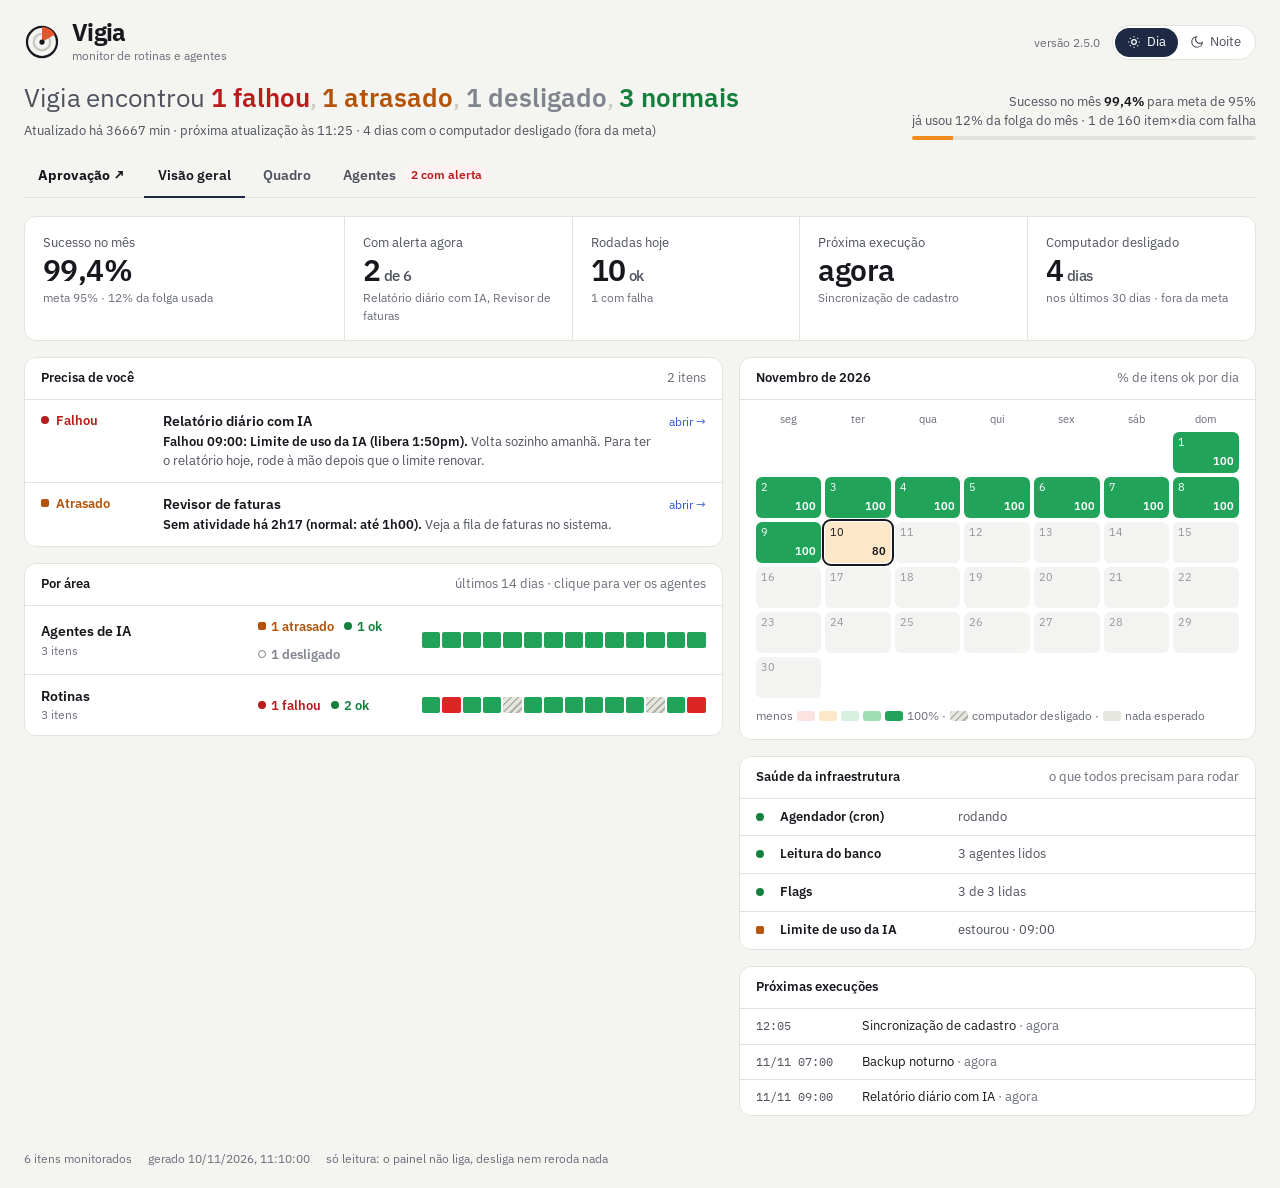
==== commit a2c5105d: "Vigia 2.5.0: vídeo como folha de 8 quadros, tela cheia opaca Co-Authored-By: Claude Opus 5.5 <norepl" ====
--- a/docs/index.html
+++ b/docs/index.html
@@ -320,7 +320,7 @@
 <div class="toast" id="toast"></div>
 
 <script>
-const D={"titulo": "Vigia", "subtitulo": "", "versao": "2.3.0", "gerado": "2026-11-10T11:10:00", "intervalo_min": 15, "meta": 0.95, "sucesso_mes": 0.99375, "folga_usada": 0.12499999999999989, "ok_mes": 159, "ruim_mes": 1, "pc_dias": 4, "itens": [{"k": "relatorio", "nome": "Relatório diário com IA", "area": "Rotinas", "tipo": "rotina seg–sáb 9h", "fonte": "log_texto", "st": "er", "motivo": "Limite de uso da IA (libera 1:50pm)", "ult": "09:00", "oque": "Resume o dia anterior em um relatório e salva em HTML.", "acao": "<b>Falhou 09:00: Limite de uso da IA (libera 1:50pm).<\/b> Volta sozinho amanhã. Para ter o relatório hoje, rode à mão depois que o limite renovar.", "dias": ["er", "ok", "none", "ok", "ok", "ok", "ok", "ok", "ok", "none", "ok", "ok", "ok", "ok", "ok", "ok", "none", "ok", "ok", "ok", "ok", "none", "none", "none", "none", "none", "none", "none", "none", "none"], "vol": [0, 1, 0, 1, 1, 1, 1, 1, 1, 0, 1, 1, 1, 1, 1, 1, 0, 1, 1, 1, 1, 0, 0, 0, 0, 0, 0, 0, 0, 0], "volNome": "rodadas ok por dia", "nums": [["87,5%", "sucesso no mês", "7 de 8 rodadas"], ["8 s", "última duração", "normal: 3 min 38 s a 4 min 51 s"], ["1", "falha seguida", "desde a última ok"], ["11/11", "próxima rodada", "seg–sáb 9h"]], "rodadas": {"20": [["09:00", "ok", "Terminou bem", "3 min 58 s", "relatório gerado: 23 itens\nclaude exit=0 Wed Oct 21 09:03:58 -03 2026", "/root/manutencao/painel-agentes/app/exemplos/logs/relatorio/log-2026-10-21.txt"]], "19": [["09:00", "ok", "Terminou bem", "2 min 41 s", "relatório gerado: 20 itens\nclaude exit=0 Thu Oct 22 09:02:41 -03 2026", "/root/manutencao/painel-agentes/app/exemplos/logs/relatorio/log-2026-10-22.txt"]], "18": [["09:00", "ok", "Terminou bem", "4 min 47 s", "relatório gerado: 26 itens\nclaude exit=0 Fri Oct 23 09:04:47 -03 2026", "/root/manutencao/painel-agentes/app/exemplos/logs/relatorio/log-2026-10-23.txt"]], "17": [["09:00", "ok", "Terminou bem", "4 min 06 s", "relatório gerado: 15 itens\nclaude exit=0 Sat Oct 24 09:04:06 -03 2026", "/root/manutencao/painel-agentes/app/exemplos/logs/relatorio/log-2026-10-24.txt"]], "15": [["09:00", "ok", "Terminou bem", "4 min 51 s", "relatório gerado: 14 itens\nclaude exit=0 Mon Oct 26 09:04:51 -03 2026", "/root/manutencao/painel-agentes/app/exemplos/logs/relatorio/log-2026-10-26.txt"]], "14": [["09:00", "ok", "Terminou bem", "5 min 10 s", "relatório gerado: 21 itens\nclaude exit=0 Tue Oct 27 09:05:10 -03 2026", "/root/manutencao/painel-agentes/app/exemplos/logs/relatorio/log-2026-10-27.txt"]], "13": [["09:00", "ok", "Terminou bem", "4 min 57 s", "relatório gerado: 23 itens\nclaude exit=0 Wed Oct 28 09:04:57 -03 2026", "/root/manutencao/painel-agentes/app/exemplos/logs/relatorio/log-2026-10-28.txt"]], "12": [["09:00", "ok", "Terminou bem", "2 min 47 s", "relatório gerado: 18 itens\nclaude exit=0 Thu Oct 29 09:02:47 -03 2026", "/root/manutencao/painel-agentes/app/exemplos/logs/relatorio/log-2026-10-29.txt"]], "11": [["09:00", "ok", "Terminou bem", "5 min 19 s", "relatório gerado: 13 itens\nclaude exit=0 Fri Oct 30 09:05:19 -03 2026", "/root/manutencao/painel-agentes/app/exemplos/logs/relatorio/log-2026-10-30.txt"]], "10": [["09:00", "ok", "Terminou bem", "3 min 44 s", "relatório gerado: 19 itens\nclaude exit=0 Sat Oct 31 09:03:44 -03 2026", "/root/manutencao/painel-agentes/app/exemplos/logs/relatorio/log-2026-10-31.txt"]], "8": [["09:00", "ok", "Terminou bem", "3 min 29 s", "relatório gerado: 14 itens\nclaude exit=0 Mon Nov  2 09:03:29 -03 2026", "/root/manutencao/painel-agentes/app/exemplos/logs/relatorio/log-2026-11-02.txt"]], "7": [["09:00", "ok", "Terminou bem", "4 min 07 s", "relatório gerado: 15 itens\nclaude exit=0 Tue Nov  3 09:04:07 -03 2026", "/root/manutencao/painel-agentes/app/exemplos/logs/relatorio/log-2026-11-03.txt"]], "6": [["09:00", "ok", "Terminou bem", "4 min 26 s", "relatório gerado: 20 itens\nclaude exit=0 Wed Nov  4 09:04:26 -03 2026", "/root/manutencao/painel-agentes/app/exemplos/logs/relatorio/log-2026-11-04.txt"]], "5": [["09:00", "ok", "Terminou bem", "3 min 11 s", "relatório gerado: 23 itens\nclaude exit=0 Thu Nov  5 09:03:11 -03 2026", "/root/manutencao/painel-agentes/app/exemplos/logs/relatorio/log-2026-11-05.txt"]], "4": [["09:00", "ok", "Terminou bem", "4 min", "relatório gerado: 23 itens\nclaude exit=0 Fri Nov  6 09:04:00 -03 2026", "/root/manutencao/painel-agentes/app/exemplos/logs/relatorio/log-2026-11-06.txt"]], "3": [["09:00", "ok", "Terminou bem", "3 min 38 s", "relatório gerado: 18 itens\nclaude exit=0 Sat Nov  7 09:03:38 -03 2026", "/root/manutencao/painel-agentes/app/exemplos/logs/relatorio/log-2026-11-07.txt"]], "1": [["09:00", "ok", "Terminou bem", "5 min 05 s", "relatório gerado: 14 itens\nclaude exit=0 Mon Nov  9 09:05:05 -03 2026", "/root/manutencao/painel-agentes/app/exemplos/logs/relatorio/log-2026-11-09.txt"]], "0": [["09:00", "er", "Limite de uso da IA (libera 1:50pm)", "8 s", "You've hit your 5-hour limit · resets 1:50pm (America/Sao_Paulo)\nclaude exit=1 Tue Nov 10 09:00:08 -03 2026", "/root/manutencao/painel-agentes/app/exemplos/logs/relatorio/log-2026-11-10.txt"]]}, "durs": [238, 161, 287, 246, 291, 310, 297, 167, 319, 224, 209, 247, 266, 191, 240, 218, 305], "ok_mes": 7, "ruim_mes": 1, "prox": "2026-11-11T09:00:00", "visto": false, "acoes": ["investigar", "visto", "pausar"], "execucoes": []}, {"k": "revisor", "nome": "Revisor de faturas", "area": "Agentes de IA", "tipo": "agente", "fonte": "sql", "st": "late", "motivo": "Sem atividade há 2h17 (normal: até 1h00)", "ult": "08:53", "oque": "Confere se cada fatura bate com o pedido e separa as que precisam de pessoa.", "acao": "<b>Sem atividade há 2h17 (normal: até 1h00).<\/b> Veja a fila de faturas no sistema.", "dias": ["ok", "ok", "ok", "none", "ok", "ok", "ok", "ok", "ok", "ok", "ok", "ok", "ok", "ok", "ok", "ok", "ok", "er", "ok", "ok", "ok", "ok", "ok", "er", "ok", "ok", "ok", "ok", "ok", "ok"], "vol": [28, 56, 5, 0, 62, 57, 61, 63, 60, 6, 6, 56, 62, 63, 62, 60, 7, 6, 65, 60, 58, 60, 63, 4, 1, 59, 55, 58, 52, 61], "volNome": "faturas revisadas por dia", "nums": [["28", "revisadas hoje", "normal: 58 a 62"], ["16 de 585", "não conseguiu ler", "14 dias"], ["50 de 585", "passadas para pessoa", "14 dias"], ["2h17", "sem atividade", "normal: até 1h00"]], "rodadas": {"13": [["19:00", "ok", "7 gravações", "", "", ""], ["18:00", "ok", "6 gravações", "", "", ""], ["17:00", "ok", "3 gravações", "", "", ""], ["16:00", "ok", "7 gravações", "", "", ""], ["15:00", "ok", "5 gravações", "", "", ""], ["14:00", "ok", "4 gravações", "", "", ""], ["13:00", "ok", "1 gravação", "", "", ""], ["12:00", "ok", "5 gravações", "", "", ""], ["11:00", "ok", "3 gravações", "", "", ""], ["10:00", "ok", "7 gravações", "", "", ""], ["09:00", "er", "9 gravações, 1 com erro: ", "", "", ""], ["08:00", "ok", "6 gravações", "", "", ""]], "12": [["19:00", "ok", "6 gravações", "", "", ""], ["18:00", "ok", "3 gravações", "", "", ""], ["17:00", "ok", "10 gravações", "", "", ""], ["16:00", "ok", "3 gravações", "", "", ""], ["15:00", "ok", "6 gravações", "", "", ""], ["14:00", "ok", "3 gravações", "", "", ""], ["13:00", "ok", "5 gravações", "", "", ""], ["12:00", "ok", "5 gravações", "", "", ""], ["11:00", "ok", "7 gravações", "", "", ""], ["10:00", "ok", "3 gravações", "", "", ""], ["09:00", "ok", "5 gravações", "", "", ""], ["08:00", "ok", "6 gravações", "", "", ""]], "11": [["19:00", "ok", "4 gravações", "", "", ""], ["18:00", "ok", "8 gravações", "", "", ""], ["17:00", "ok", "3 gravações", "", "", ""], ["16:00", "ok", "2 gravações", "", "", ""], ["15:00", "ok", "5 gravações", "", "", ""], ["14:00", "er", "10 gravações, 1 com erro: ", "", "", ""], ["13:00", "ok", "4 gravações", "", "", ""], ["12:00", "ok", "4 gravações", "", "", ""], ["11:00", "ok", "1 gravação", "", "", ""], ["10:00", "ok", "5 gravações", "", "", ""], ["09:00", "ok", "6 gravações", "", "", ""], ["08:00", "ok", "4 gravações", "", "", ""]], "10": [["19:00", "ok", "2 gravações", "", "", ""], ["17:00", "ok", "1 gravação", "", "", ""], ["14:00", "ok", "1 gravação", "", "", ""], ["13:00", "ok", "1 gravação", "", "", ""], ["09:00", "ok", "1 gravação", "", "", ""]], "9": [["15:00", "ok", "1 gravação", "", "", ""], ["14:00", "ok", "1 gravação", "", "", ""], ["12:00", "ok", "1 gravação", "", "", ""], ["10:00", "ok", "2 gravações", "", "", ""], ["08:00", "ok", "1 gravação", "", "", ""]], "8": [["19:00", "ok", "4 gravações", "", "", ""], ["18:00", "er", "7 gravações, 1 com erro: ", "", "", ""], ["17:00", "ok", "7 gravações", "", "", ""], ["16:00", "ok", "3 gravações", "", "", ""], ["15:00", "ok", "5 gravações", "", "", ""], ["14:00", "ok", "6 gravações", "", "", ""], ["13:00", "ok", "7 gravações", "", "", ""], ["12:00", "ok", "5 gravações", "", "", ""], ["11:00", "ok", "2 gravações", "", "", ""], ["10:00", "ok", "6 gravações", "", "", ""], ["09:00", "ok", "5 gravações", "", "", ""], ["08:00", "ok", "3 gravações", "", "", ""]], "7": [["19:00", "ok", "11 gravações", "", "", ""], ["18:00", "ok", "5 gravações", "", "", ""], ["17:00", "er", "7 gravações, 1 com erro: ", "", "", ""], ["16:00", "ok", "5 gravações", "", "", ""], ["15:00", "ok", "6 gravações", "", "", ""], ["14:00", "ok", "4 gravações", "", "", ""], ["13:00", "ok", "2 gravações", "", "", ""], ["12:00", "ok", "6 gravações", "", "", ""], ["11:00", "ok", "1 gravação", "", "", ""], ["10:00", "er", "9 gravações, 1 com erro: ", "", "", ""], ["09:00", "ok", "4 gravações", "", "", ""], ["08:00", "ok", "3 gravações", "", "", ""]], "6": [["19:00", "ok", "7 gravações", "", "", ""], ["18:00", "ok", "3 gravações", "", "", ""], ["17:00", "ok", "4 gravações", "", "", ""], ["16:00", "ok", "5 gravações", "", "", ""], ["15:00", "ok", "5 gravações", "", "", ""], ["14:00", "ok", "6 gravações", "", "", ""], ["13:00", "ok", "5 gravações", "", "", ""], ["12:00", "ok", "5 gravações", "", "", ""], ["11:00", "ok", "3 gravações", "", "", ""], ["10:00", "ok", "3 gravações", "", "", ""], ["09:00", "ok", "8 gravações", "", "", ""], ["08:00", "ok", "7 gravações", "", "", ""]], "5": [["19:00", "er", "6 gravações, 1 com erro: ", "", "", ""], ["18:00", "ok", "6 gravações", "", "", ""], ["17:00", "ok", "5 gravações", "", "", ""], ["16:00", "ok", "4 gravações", "", "", ""], ["15:00", "ok", "4 gravações", "", "", ""], ["14:00", "ok", "2 gravações", "", "", ""], ["13:00", "ok", "6 gravações", "", "", ""], ["12:00", "ok", "5 gravações", "", "", ""], ["11:00", "ok", "7 gravações", "", "", ""], ["10:00", "ok", "3 gravações", "", "", ""], ["09:00", "ok", "5 gravações", "", "", ""], ["08:00", "ok", "4 gravações", "", "", ""]], "4": [["19:00", "ok", "4 gravações", "", "", ""], ["18:00", "ok", "5 gravações", "", "", ""], ["17:00", "er", "8 gravações, 1 com erro: ", "", "", ""], ["16:00", "er", "4 gravações, 1 com erro: ", "", "", ""], ["15:00", "er", "4 gravações, 1 com erro: ", "", "", ""], ["14:00", "ok", "5 gravações", "", "", ""], ["13:00", "er", "4 gravações, 1 com erro: ", "", "", ""], ["12:00", "ok", "7 gravações", "", "", ""], ["11:00", "ok", "8 gravações", "", "", ""], ["10:00", "ok", "5 gravações", "", "", ""], ["09:00", "ok", "6 gravações", "", "", ""], ["08:00", "ok", "2 gravações", "", "", ""]], "2": [["17:00", "ok", "1 gravação", "", "", ""], ["15:00", "ok", "1 gravação", "", "", ""], ["11:00", "ok", "1 gravação", "", "", ""], ["10:00", "ok", "1 gravação", "", "", ""], ["09:00", "ok", "1 gravação", "", "", ""]], "1": [["19:00", "ok", "3 gravações", "", "", ""], ["18:00", "ok", "6 gravações", "", "", ""], ["17:00", "ok", "6 gravações", "", "", ""], ["16:00", "ok", "4 gravações", "", "", ""], ["15:00", "ok", "3 gravações", "", "", ""], ["14:00", "ok", "4 gravações", "", "", ""], ["13:00", "ok", "8 gravações", "", "", ""], ["12:00", "ok", "4 gravações", "", "", ""], ["11:00", "ok", "3 gravações", "", "", ""], ["10:00", "ok", "7 gravações", "", "", ""], ["09:00", "ok", "4 gravações", "", "", ""], ["08:00", "ok", "4 gravações", "", "", ""]], "0": [["08:00", "ok", "28 gravações", "", "", ""]], "14": [["dia", "ok", "62 gravações · 3 com erro · 4 com pessoa", "", "", ""]], "15": [["dia", "ok", "60 gravações · 1 com erro · 4 com pessoa", "", "", ""]], "16": [["dia", "ok", "7 gravações · 0 com erro · 0 com pessoa", "", "", ""]], "17": [["dia", "er", "6 gravações · 1 com erro · 0 com pessoa", "", "", ""]], "18": [["dia", "ok", "65 gravações · 0 com erro · 4 com pessoa", "", "", ""]], "19": [["dia", "ok", "60 gravações · 4 com erro · 5 com pessoa", "", "", ""]], "20": [["dia", "ok", "58 gravações · 3 com erro · 6 com pessoa", "", "", ""]], "21": [["dia", "ok", "60 gravações · 4 com erro · 4 com pessoa", "", "", ""]], "22": [["dia", "ok", "63 gravações · 1 com erro · 3 com pessoa", "", "", ""]], "23": [["dia", "er", "4 gravações · 1 com erro · 0 com pessoa", "", "", ""]], "24": [["dia", "ok", "1 gravações · 0 com erro · 0 com pessoa", "", "", ""]], "25": [["dia", "ok", "59 gravações · 1 com erro · 9 com pessoa", "", "", ""]], "26": [["dia", "ok", "55 gravações · 2 com erro · 6 com pessoa", "", "", ""]], "27": [["dia", "ok", "58 gravações · 4 com erro · 7 com pessoa", "", "", ""]], "28": [["dia", "ok", "52 gravações · 2 com erro · 3 com pessoa", "", "", ""]], "29": [["dia", "ok", "61 gravações · 2 com erro · 5 com pessoa", "", "", ""]]}, "durs": [], "ok_mes": 9, "ruim_mes": 0, "prox": null, "visto": false, "acoes": ["investigar", "visto", "pausar"], "execucoes": []}, {"k": "backup", "nome": "Backup noturno", "area": "Rotinas", "tipo": "rotina seg–sáb 7h", "fonte": "log_texto", "st": "ok", "motivo": "Terminou bem", "ult": "07:00", "oque": "Copia os arquivos do servidor para o disco externo.", "acao": "", "dias": ["ok", "ok", "none", "ok", "ok", "ok", "ok", "ok", "ok", "none", "ok", "ok", "er", "ok", "ok", "ok", "none", "ok", "ok", "ok", "ok", "ok", "ok", "none", "ok", "ok", "ok", "ok", "ok", "ok"], "vol": [849, 847, 0, 972, 910, 942, 1016, 881, 803, 0, 942, 1029, 0, 1079, 1132, 901, 0, 813, 1058, 911, 815, 1016, 844, 0, 1179, 852, 871, 925, 1179, 857], "volNome": "arquivos copiados por dia", "nums": [["100,0%", "sucesso no mês", "8 de 8 rodadas"], ["1 min", "última duração", "normal: 54 s a 1 min 24 s"], ["0", "falhas seguidas", "nenhuma"], ["11/11", "próxima rodada", "seg–sáb 7h"]], "rodadas": {"29": [["07:00", "ok", "Terminou bem", "1 min 20 s", "iniciando backup\n857 arquivos copiados\nexit=0 Mon Oct 12 07:01:20 -03 2026", "/root/manutencao/painel-agentes/app/exemplos/logs/backup/log-2026-10-12.txt"]], "28": [["07:00", "ok", "Terminou bem", "41 s", "iniciando backup\n1179 arquivos copiados\nexit=0 Tue Oct 13 07:00:41 -03 2026", "/root/manutencao/painel-agentes/app/exemplos/logs/backup/log-2026-10-13.txt"]], "27": [["07:00", "ok", "Terminou bem", "57 s", "iniciando backup\n925 arquivos copiados\nexit=0 Wed Oct 14 07:00:57 -03 2026", "/root/manutencao/painel-agentes/app/exemplos/logs/backup/log-2026-10-14.txt"]], "26": [["07:00", "ok", "Terminou bem", "54 s", "iniciando backup\n871 arquivos copiados\nexit=0 Thu Oct 15 07:00:54 -03 2026", "/root/manutencao/painel-agentes/app/exemplos/logs/backup/log-2026-10-15.txt"]], "25": [["07:00", "ok", "Terminou bem", "1 min 27 s", "iniciando backup\n852 arquivos copiados\nexit=0 Fri Oct 16 07:01:27 -03 2026", "/root/manutencao/painel-agentes/app/exemplos/logs/backup/log-2026-10-16.txt"]], "24": [["07:00", "ok", "Terminou bem", "1 min 23 s", "iniciando backup\n1179 arquivos copiados\nexit=0 Sat Oct 17 07:01:23 -03 2026", "/root/manutencao/painel-agentes/app/exemplos/logs/backup/log-2026-10-17.txt"]], "22": [["07:00", "ok", "Terminou bem", "1 min 14 s", "iniciando backup\n844 arquivos copiados\nexit=0 Mon Oct 19 07:01:14 -03 2026", "/root/manutencao/painel-agentes/app/exemplos/logs/backup/log-2026-10-19.txt"]], "21": [["07:00", "ok", "Terminou bem", "1 min 17 s", "iniciando backup\n1016 arquivos copiados\nexit=0 Tue Oct 20 07:01:17 -03 2026", "/root/manutencao/painel-agentes/app/exemplos/logs/backup/log-2026-10-20.txt"]], "20": [["07:00", "ok", "Terminou bem", "42 s", "iniciando backup\n815 arquivos copiados\nexit=0 Wed Oct 21 07:00:42 -03 2026", "/root/manutencao/painel-agentes/app/exemplos/logs/backup/log-2026-10-21.txt"]], "19": [["07:00", "ok", "Terminou bem", "45 s", "iniciando backup\n911 arquivos copiados\nexit=0 Thu Oct 22 07:00:45 -03 2026", "/root/manutencao/painel-agentes/app/exemplos/logs/backup/log-2026-10-22.txt"]], "18": [["07:00", "ok", "Terminou bem", "54 s", "iniciando backup\n1058 arquivos copiados\nexit=0 Fri Oct 23 07:00:54 -03 2026", "/root/manutencao/painel-agentes/app/exemplos/logs/backup/log-2026-10-23.txt"]], "17": [["07:00", "ok", "Terminou bem", "1 min 18 s", "iniciando backup\n813 arquivos copiados\nexit=0 Sat Oct 24 07:01:18 -03 2026", "/root/manutencao/painel-agentes/app/exemplos/logs/backup/log-2026-10-24.txt"]], "15": [["07:00", "ok", "Terminou bem", "1 min 15 s", "iniciando backup\n901 arquivos copiados\nexit=0 Mon Oct 26 07:01:15 -03 2026", "/root/manutencao/painel-agentes/app/exemplos/logs/backup/log-2026-10-26.txt"]], "14": [["07:00", "ok", "Terminou bem", "1 min 25 s", "iniciando backup\n1132 arquivos copiados\nexit=0 Tue Oct 27 07:01:25 -03 2026", "/root/manutencao/painel-agentes/app/exemplos/logs/backup/log-2026-10-27.txt"]], "13": [["07:00", "ok", "Terminou bem", "1 min 24 s", "iniciando backup\n1079 arquivos copiados\nexit=0 Wed Oct 28 07:01:24 -03 2026", "/root/manutencao/painel-agentes/app/exemplos/logs/backup/log-2026-10-28.txt"]], "12": [["07:00", "er", "Disco cheio", "1 min 06 s", "erro: disco cheio\nexit=2 Thu Oct 29 07:01:06 -03 2026", "/root/manutencao/painel-agentes/app/exemplos/logs/backup/log-2026-10-29.txt"]], "11": [["07:00", "ok", "Terminou bem", "54 s", "iniciando backup\n1029 arquivos copiados\nexit=0 Fri Oct 30 07:00:54 -03 2026", "/root/manutencao/painel-agentes/app/exemplos/logs/backup/log-2026-10-30.txt"]], "10": [["07:00", "ok", "Terminou bem", "1 min 17 s", "iniciando backup\n942 arquivos copiados\nexit=0 Sat Oct 31 07:01:17 -03 2026", "/root/manutencao/painel-agentes/app/exemplos/logs/backup/log-2026-10-31.txt"]], "8": [["07:00", "ok", "Terminou bem", "1 min 31 s", "iniciando backup\n803 arquivos copiados\nexit=0 Mon Nov  2 07:01:31 -03 2026", "/root/manutencao/painel-agentes/app/exemplos/logs/backup/log-2026-11-02.txt"]], "7": [["07:00", "ok", "Terminou bem", "1 min 28 s", "iniciando backup\n881 arquivos copiados\nexit=0 Tue Nov  3 07:01:28 -03 2026", "/root/manutencao/painel-agentes/app/exemplos/logs/backup/log-2026-11-03.txt"]], "6": [["07:00", "ok", "Terminou bem", "1 min 24 s", "iniciando backup\n1016 arquivos copiados\nexit=0 Wed Nov  4 07:01:24 -03 2026", "/root/manutencao/painel-agentes/app/exemplos/logs/backup/log-2026-11-04.txt"]], "5": [["07:00", "ok", "Terminou bem", "1 min", "iniciando backup\n942 arquivos copiados\nexit=0 Thu Nov  5 07:01:01 -03 2026", "/root/manutencao/painel-agentes/app/exemplos/logs/backup/log-2026-11-05.txt"]], "4": [["07:00", "ok", "Terminou bem", "49 s", "iniciando backup\n910 arquivos copiados\nexit=0 Fri Nov  6 07:00:49 -03 2026", "/root/manutencao/painel-agentes/app/exemplos/logs/backup/log-2026-11-06.txt"]], "3": [["07:00", "ok", "Terminou bem", "1 min 28 s", "iniciando backup\n972 arquivos copiados\nexit=0 Sat Nov  7 07:01:28 -03 2026", "/root/manutencao/painel-agentes/app/exemplos/logs/backup/log-2026-11-07.txt"]], "1": [["07:00", "ok", "Terminou bem", "46 s", "iniciando backup\n847 arquivos copiados\nexit=0 Mon Nov  9 07:00:46 -03 2026", "/root/manutencao/painel-agentes/app/exemplos/logs/backup/log-2026-11-09.txt"]], "0": [["07:00", "ok", "Terminou bem", "1 min", "iniciando backup\n849 arquivos copiados\nexit=0 Tue Nov 10 07:01:04 -03 2026", "/root/manutencao/painel-agentes/app/exemplos/logs/backup/log-2026-11-10.txt"]]}, "durs": [80, 41, 57, 54, 87, 83, 74, 77, 42, 45, 54, 78, 75, 85, 84, 54, 77, 91, 88, 84, 61, 49, 88, 46, 64], "ok_mes": 8, "ruim_mes": 0, "prox": "2026-11-11T07:00:00", "visto": false, "acoes": ["investigar", "visto", "pausar"], "execucoes": []}, {"k": "classificador", "nome": "Classificador de tickets", "area": "Agentes de IA", "tipo": "agente", "fonte": "sql", "st": "ok", "motivo": "Última gravação 10:50", "ult": "10:50", "oque": "Lê cada ticket novo e dá categoria e prioridade.", "acao": "", "dias": ["ok", "ok", "ok", "ok", "ok", "ok", "ok", "ok", "ok", "ok", "ok", "ok", "ok", "ok", "ok", "ok", "ok", "ok", "ok", "ok", "ok", "ok", "ok", "ok", "ok", "ok", "ok", "ok", "ok", "ok"], "vol": [16, 42, 5, 10, 37, 38, 41, 33, 39, 12, 14, 37, 39, 36, 38, 46, 9, 10, 42, 41, 48, 39, 42, 10, 10, 45, 40, 37, 40, 38], "volNome": "tickets classificados por dia", "nums": [["16", "classificados hoje", "normal: 38 a 42"], ["0 de 399", "com erro", "14 dias"], ["14 de 399", "corrigidos por pessoa", "14 dias"], ["20 min", "sem atividade", "normal: até 1h19"]], "rodadas": {"13": [["19:00", "ok", "5 gravações", "", "", ""], ["18:00", "ok", "3 gravações", "", "", ""], ["17:00", "ok", "3 gravações", "", "", ""], ["16:00", "ok", "4 gravações", "", "", ""], ["15:00", "ok", "2 gravações", "", "", ""], ["14:00", "ok", "5 gravações", "", "", ""], ["13:00", "ok", "1 gravação", "", "", ""], ["12:00", "ok", "2 gravações", "", "", ""], ["11:00", "ok", "5 gravações", "", "", ""], ["10:00", "ok", "2 gravações", "", "", ""], ["09:00", "ok", "3 gravações", "", "", ""], ["08:00", "ok", "1 gravação", "", "", ""]], "12": [["19:00", "ok", "3 gravações", "", "", ""], ["18:00", "ok", "6 gravações", "", "", ""], ["17:00", "ok", "4 gravações", "", "", ""], ["16:00", "ok", "6 gravações", "", "", ""], ["15:00", "ok", "4 gravações", "", "", ""], ["14:00", "ok", "5 gravações", "", "", ""], ["13:00", "ok", "4 gravações", "", "", ""], ["12:00", "ok", "1 gravação", "", "", ""], ["11:00", "ok", "1 gravação", "", "", ""], ["10:00", "ok", "1 gravação", "", "", ""], ["09:00", "ok", "3 gravações", "", "", ""], ["08:00", "ok", "1 gravação", "", "", ""]], "11": [["19:00", "ok", "3 gravações", "", "", ""], ["18:00", "ok", "4 gravações", "", "", ""], ["17:00", "ok", "3 gravações", "", "", ""], ["16:00", "ok", "3 gravações", "", "", ""], ["15:00", "ok", "4 gravações", "", "", ""], ["14:00", "ok", "3 gravações", "", "", ""], ["13:00", "ok", "2 gravações", "", "", ""], ["12:00", "ok", "1 gravação", "", "", ""], ["11:00", "ok", "2 gravações", "", "", ""], ["10:00", "ok", "4 gravações", "", "", ""], ["09:00", "ok", "4 gravações", "", "", ""], ["08:00", "ok", "4 gravações", "", "", ""]], "10": [["19:00", "ok", "1 gravação", "", "", ""], ["18:00", "ok", "2 gravações", "", "", ""], ["16:00", "ok", "1 gravação", "", "", ""], ["15:00", "ok", "1 gravação", "", "", ""], ["14:00", "ok", "2 gravações", "", "", ""], ["13:00", "ok", "2 gravações", "", "", ""], ["11:00", "ok", "1 gravação", "", "", ""], ["10:00", "ok", "2 gravações", "", "", ""], ["08:00", "ok", "2 gravações", "", "", ""]], "9": [["19:00", "ok", "1 gravação", "", "", ""], ["18:00", "ok", "3 gravações", "", "", ""], ["16:00", "ok", "1 gravação", "", "", ""], ["14:00", "ok", "1 gravação", "", "", ""], ["12:00", "ok", "1 gravação", "", "", ""], ["11:00", "ok", "1 gravação", "", "", ""], ["10:00", "ok", "3 gravações", "", "", ""], ["08:00", "ok", "1 gravação", "", "", ""]], "8": [["19:00", "ok", "2 gravações", "", "", ""], ["18:00", "ok", "5 gravações", "", "", ""], ["17:00", "ok", "4 gravações", "", "", ""], ["16:00", "ok", "2 gravações", "", "", ""], ["15:00", "ok", "4 gravações", "", "", ""], ["14:00", "ok", "2 gravações", "", "", ""], ["13:00", "ok", "5 gravações", "", "", ""], ["12:00", "ok", "3 gravações", "", "", ""], ["11:00", "ok", "5 gravações", "", "", ""], ["10:00", "ok", "3 gravações", "", "", ""], ["09:00", "ok", "3 gravações", "", "", ""], ["08:00", "ok", "1 gravação", "", "", ""]], "7": [["19:00", "ok", "4 gravações", "", "", ""], ["18:00", "ok", "4 gravações", "", "", ""], ["17:00", "ok", "6 gravações", "", "", ""], ["16:00", "ok", "7 gravações", "", "", ""], ["15:00", "ok", "2 gravações", "", "", ""], ["14:00", "ok", "2 gravações", "", "", ""], ["13:00", "ok", "2 gravações", "", "", ""], ["11:00", "ok", "1 gravação", "", "", ""], ["09:00", "ok", "1 gravação", "", "", ""], ["08:00", "ok", "4 gravações", "", "", ""]], "6": [["19:00", "ok", "3 gravações", "", "", ""], ["18:00", "ok", "3 gravações", "", "", ""], ["17:00", "ok", "5 gravações", "", "", ""], ["16:00", "ok", "6 gravações", "", "", ""], ["15:00", "ok", "1 gravação", "", "", ""], ["14:00", "ok", "1 gravação", "", "", ""], ["13:00", "ok", "5 gravações", "", "", ""], ["12:00", "ok", "3 gravações", "", "", ""], ["11:00", "ok", "1 gravação", "", "", ""], ["10:00", "ok", "5 gravações", "", "", ""], ["09:00", "ok", "4 gravações", "", "", ""], ["08:00", "ok", "4 gravações", "", "", ""]], "5": [["19:00", "ok", "3 gravações", "", "", ""], ["18:00", "ok", "2 gravações", "", "", ""], ["17:00", "ok", "2 gravações", "", "", ""], ["16:00", "ok", "4 gravações", "", "", ""], ["15:00", "ok", "4 gravações", "", "", ""], ["14:00", "ok", "1 gravação", "", "", ""], ["13:00", "ok", "7 gravações", "", "", ""], ["12:00", "ok", "1 gravação", "", "", ""], ["11:00", "ok", "5 gravações", "", "", ""], ["10:00", "ok", "2 gravações", "", "", ""], ["09:00", "ok", "2 gravações", "", "", ""], ["08:00", "ok", "5 gravações", "", "", ""]], "4": [["19:00", "ok", "2 gravações", "", "", ""], ["18:00", "ok", "10 gravações", "", "", ""], ["17:00", "ok", "3 gravações", "", "", ""], ["16:00", "ok", "3 gravações", "", "", ""], ["15:00", "ok", "2 gravações", "", "", ""], ["14:00", "ok", "3 gravações", "", "", ""], ["13:00", "ok", "6 gravações", "", "", ""], ["12:00", "ok", "3 gravações", "", "", ""], ["10:00", "ok", "2 gravações", "", "", ""], ["09:00", "ok", "2 gravações", "", "", ""], ["08:00", "ok", "1 gravação", "", "", ""]], "3": [["18:00", "ok", "1 gravação", "", "", ""], ["17:00", "ok", "1 gravação", "", "", ""], ["16:00", "ok", "2 gravações", "", "", ""], ["14:00", "ok", "1 gravação", "", "", ""], ["12:00", "ok", "2 gravações", "", "", ""], ["11:00", "ok", "1 gravação", "", "", ""], ["08:00", "ok", "2 gravações", "", "", ""]], "2": [["18:00", "ok", "1 gravação", "", "", ""], ["15:00", "ok", "1 gravação", "", "", ""], ["10:00", "ok", "1 gravação", "", "", ""], ["09:00", "ok", "2 gravações", "", "", ""]], "1": [["19:00", "ok", "4 gravações", "", "", ""], ["18:00", "ok", "7 gravações", "", "", ""], ["17:00", "ok", "3 gravações", "", "", ""], ["16:00", "ok", "2 gravações", "", "", ""], ["15:00", "ok", "6 gravações", "", "", ""], ["14:00", "ok", "2 gravações", "", "", ""], ["13:00", "ok", "3 gravações", "", "", ""], ["12:00", "ok", "2 gravações", "", "", ""], ["11:00", "ok", "6 gravações", "", "", ""], ["10:00", "ok", "4 gravações", "", "", ""], ["08:00", "ok", "3 gravações", "", "", ""]], "0": [["10:00", "ok", "2 gravações", "", "", ""], ["09:00", "ok", "8 gravações", "", "", ""], ["08:00", "ok", "6 gravações", "", "", ""]], "14": [["dia", "ok", "38 gravações · 0 com erro · 3 com pessoa", "", "", ""]], "15": [["dia", "ok", "46 gravações · 0 com erro · 2 com pessoa", "", "", ""]], "16": [["dia", "ok", "9 gravações · 0 com erro · 0 com pessoa", "", "", ""]], "17": [["dia", "ok", "10 gravações · 0 com erro · 0 com pessoa", "", "", ""]], "18": [["dia", "ok", "42 gravações · 0 com erro · 0 com pessoa", "", "", ""]], "19": [["dia", "ok", "41 gravações · 0 com erro · 2 com pessoa", "", "", ""]], "20": [["dia", "ok", "48 gravações · 0 com erro · 1 com pessoa", "", "", ""]], "21": [["dia", "ok", "39 gravações · 0 com erro · 1 com pessoa", "", "", ""]], "22": [["dia", "ok", "42 gravações · 0 com erro · 3 com pessoa", "", "", ""]], "23": [["dia", "ok", "10 gravações · 0 com erro · 1 com pessoa", "", "", ""]], "24": [["dia", "ok", "10 gravações · 0 com erro · 1 com pessoa", "", "", ""]], "25": [["dia", "ok", "45 gravações · 0 com erro · 1 com pessoa", "", "", ""]], "26": [["dia", "ok", "40 gravações · 0 com erro · 2 com pessoa", "", "", ""]], "27": [["dia", "ok", "37 gravações · 0 com erro · 2 com pessoa", "", "", ""]], "28": [["dia", "ok", "40 gravações · 0 com erro · 1 com pessoa", "", "", ""]], "29": [["dia", "ok", "38 gravações · 0 com erro · 0 com pessoa", "", "", ""]]}, "durs": [], "ok_mes": 10, "ruim_mes": 0, "prox": null, "visto": false, "acoes": ["investigar", "visto", "pausar"], "execucoes": []}, {"k": "sync", "nome": "Sincronização de cadastro", "area": "Rotinas", "tipo": "rotina de hora em hora", "fonte": "jsonl", "st": "ok", "motivo": "sync: 24 registros", "ult": "11:05", "oque": "Sincroniza o cadastro entre o sistema e a planilha, de hora em hora.", "acao": "", "dias": ["ok", "ok", "pc", "ok", "ok", "ok", "ok", "ok", "ok", "pc", "ok", "ok", "ok", "ok", "ok", "ok", "pc", "ok", "ok", "ok", "ok", "er", "er", "pc", "ok", "ok", "er", "ok", "ok", "ok"], "vol": [5, 17, 0, 17, 17, 17, 17, 17, 17, 0, 17, 17, 17, 17, 17, 17, 0, 17, 17, 17, 17, 15, 16, 0, 17, 17, 16, 17, 17, 17], "volNome": "rodadas ok por dia", "nums": [["100,0%", "sucesso no mês", "124 de 124 rodadas"], ["—", "última duração", "pouca rodada medida"], ["0", "falhas seguidas", "nenhuma"], ["12:05", "próxima rodada", "de hora em hora"]], "rodadas": {"29": [["07:05", "ok", "sync: 34 registros", "—", "{\"hora\": \"2026-10-12T07:05:00\", \"acao\": \"sync\", \"motivo\": \"34 registros\", \"erro\": null}", "/root/manutencao/painel-agentes/app/exemplos/logs/sync.jsonl"], ["08:05", "ok", "sync: 10 registros", "—", "{\"hora\": \"2026-10-12T08:05:00\", \"acao\": \"sync\", \"motivo\": \"10 registros\", \"erro\": null}", "/root/manutencao/painel-agentes/app/exemplos/logs/sync.jsonl"], ["09:05", "ok", "sync: 17 registros", "—", "{\"hora\": \"2026-10-12T09:05:00\", \"acao\": \"sync\", \"motivo\": \"17 registros\", \"erro\": null}", "/root/manutencao/painel-agentes/app/exemplos/logs/sync.jsonl"], ["10:05", "ok", "sync: 40 registros", "—", "{\"hora\": \"2026-10-12T10:05:00\", \"acao\": \"sync\", \"motivo\": \"40 registros\", \"erro\": null}", "/root/manutencao/painel-agentes/app/exemplos/logs/sync.jsonl"], ["11:05", "ok", "sync: 14 registros", "—", "{\"hora\": \"2026-10-12T11:05:00\", \"acao\": \"sync\", \"motivo\": \"14 registros\", \"erro\": null}", "/root/manutencao/painel-agentes/app/exemplos/logs/sync.jsonl"], ["12:05", "ok", "sync: 3 registros", "—", "{\"hora\": \"2026-10-12T12:05:00\", \"acao\": \"sync\", \"motivo\": \"3 registros\", \"erro\": null}", "/root/manutencao/painel-agentes/app/exemplos/logs/sync.jsonl"], ["13:05", "ok", "sync: 2 registros", "—", "{\"hora\": \"2026-10-12T13:05:00\", \"acao\": \"sync\", \"motivo\": \"2 registros\", \"erro\": null}", "/root/manutencao/painel-agentes/app/exemplos/logs/sync.jsonl"], ["14:05", "ok", "sync: 25 registros", "—", "{\"hora\": \"2026-10-12T14:05:00\", \"acao\": \"sync\", \"motivo\": \"25 registros\", \"erro\": null}", "/root/manutencao/painel-agentes/app/exemplos/logs/sync.jsonl"], ["15:05", "ok", "sync: 13 registros", "—", "{\"hora\": \"2026-10-12T15:05:00\", \"acao\": \"sync\", \"motivo\": \"13 registros\", \"erro\": null}", "/root/manutencao/painel-agentes/app/exemplos/logs/sync.jsonl"], ["16:05", "ok", "sync: 36 registros", "—", "{\"hora\": \"2026-10-12T16:05:00\", \"acao\": \"sync\", \"motivo\": \"36 registros\", \"erro\": null}", "/root/manutencao/painel-agentes/app/exemplos/logs/sync.jsonl"], ["17:05", "ok", "sync: 20 registros", "—", "{\"hora\": \"2026-10-12T17:05:00\", \"acao\": \"sync\", \"motivo\": \"20 registros\", \"erro\": null}", "/root/manutencao/painel-agentes/app/exemplos/logs/sync.jsonl"], ["18:05", "ok", "sync: 31 registros", "—", "{\"hora\": \"2026-10-12T18:05:00\", \"acao\": \"sync\", \"motivo\": \"31 registros\", \"erro\": null}", "/root/manutencao/painel-agentes/app/exemplos/logs/sync.jsonl"], ["19:05", "ok", "sync: 29 registros", "—", "{\"hora\": \"2026-10-12T19:05:00\", \"acao\": \"sync\", \"motivo\": \"29 registros\", \"erro\": null}", "/root/manutencao/painel-agentes/app/exemplos/logs/sync.jsonl"], ["20:05", "ok", "sync: 8 registros", "—", "{\"hora\": \"2026-10-12T20:05:00\", \"acao\": \"sync\", \"motivo\": \"8 registros\", \"erro\": null}", "/root/manutencao/painel-agentes/app/exemplos/logs/sync.jsonl"], ["21:05", "ok", "sync: 35 registros", "—", "{\"hora\": \"2026-10-12T21:05:00\", \"acao\": \"sync\", \"motivo\": \"35 registros\", \"erro\": null}", "/root/manutencao/painel-agentes/app/exemplos/logs/sync.jsonl"], ["22:05", "ok", "sync: 37 registros", "—", "{\"hora\": \"2026-10-12T22:05:00\", \"acao\": \"sync\", \"motivo\": \"37 registros\", \"erro\": null}", "/root/manutencao/painel-agentes/app/exemplos/logs/sync.jsonl"], ["23:05", "ok", "sync: 37 registros", "—", "{\"hora\": \"2026-10-12T23:05:00\", \"acao\": \"sync\", \"motivo\": \"37 registros\", \"erro\": null}", "/root/manutencao/painel-agentes/app/exemplos/logs/sync.jsonl"]], "28": [["00:05", "pc", "Computador desligado no horário", "—", "", ""], ["01:05", "pc", "Computador desligado no horário", "—", "", ""], ["02:05", "pc", "Computador desligado no horário", "—", "", ""], ["03:05", "pc", "Computador desligado no horário", "—", "", ""], ["04:05", "pc", "Computador desligado no horário", "—", "", ""], ["05:05", "pc", "Computador desligado no horário", "—", "", ""], ["06:05", "pc", "Computador desligado no horário", "—", "", ""], ["07:05", "ok", "sync: 14 registros", "—", "{\"hora\": \"2026-10-13T07:05:00\", \"acao\": \"sync\", \"motivo\": \"14 registros\", \"erro\": null}", "/root/manutencao/painel-agentes/app/exemplos/logs/sync.jsonl"], ["08:05", "ok", "sync: 8 registros", "—", "{\"hora\": \"2026-10-13T08:05:00\", \"acao\": \"sync\", \"motivo\": \"8 registros\", \"erro\": null}", "/root/manutencao/painel-agentes/app/exemplos/logs/sync.jsonl"], ["09:05", "ok", "sync: 5 registros", "—", "{\"hora\": \"2026-10-13T09:05:00\", \"acao\": \"sync\", \"motivo\": \"5 registros\", \"erro\": null}", "/root/manutencao/painel-agentes/app/exemplos/logs/sync.jsonl"], ["10:05", "ok", "sync: 7 registros", "—", "{\"hora\": \"2026-10-13T10:05:00\", \"acao\": \"sync\", \"motivo\": \"7 registros\", \"erro\": null}", "/root/manutencao/painel-agentes/app/exemplos/logs/sync.jsonl"], ["11:05", "ok", "sync: 10 registros", "—", "{\"hora\": \"2026-10-13T11:05:00\", \"acao\": \"sync\", \"motivo\": \"10 registros\", \"erro\": null}", "/root/manutencao/painel-agentes/app/exemplos/logs/sync.jsonl"], ["12:05", "ok", "sync: 27 registros", "—", "{\"hora\": \"2026-10-13T12:05:00\", \"acao\": \"sync\", \"motivo\": \"27 registros\", \"erro\": null}", "/root/manutencao/painel-agentes/app/exemplos/logs/sync.jsonl"], ["13:05", "ok", "sync: 24 registros", "—", "{\"hora\": \"2026-10-13T13:05:00\", \"acao\": \"sync\", \"motivo\": \"24 registros\", \"erro\": null}", "/root/manutencao/painel-agentes/app/exemplos/logs/sync.jsonl"], ["14:05", "ok", "sync: 29 registros", "—", "{\"hora\": \"2026-10-13T14:05:00\", \"acao\": \"sync\", \"motivo\": \"29 registros\", \"erro\": null}", "/root/manutencao/painel-agentes/app/exemplos/logs/sync.jsonl"], ["15:05", "ok", "sync: 35 registros", "—", "{\"hora\": \"2026-10-13T15:05:00\", \"acao\": \"sync\", \"motivo\": \"35 registros\", \"erro\": null}", "/root/manutencao/painel-agentes/app/exemplos/logs/sync.jsonl"], ["16:05", "ok", "sync: 0 registros", "—", "{\"hora\": \"2026-10-13T16:05:00\", \"acao\": \"sync\", \"motivo\": \"0 registros\", \"erro\": null}", "/root/manutencao/painel-agentes/app/exemplos/logs/sync.jsonl"], ["17:05", "ok", "sync: 7 registros", "—", "{\"hora\": \"2026-10-13T17:05:00\", \"acao\": \"sync\", \"motivo\": \"7 registros\", \"erro\": null}", "/root/manutencao/painel-agentes/app/exemplos/logs/sync.jsonl"], ["18:05", "ok", "sync: 34 registros", "—", "{\"hora\": \"2026-10-13T18:05:00\", \"acao\": \"sync\", \"motivo\": \"34 registros\", \"erro\": null}", "/root/manutencao/painel-agentes/app/exemplos/logs/sync.jsonl"], ["19:05", "ok", "sync: 21 registros", "—", "{\"hora\": \"2026-10-13T19:05:00\", \"acao\": \"sync\", \"motivo\": \"21 registros\", \"erro\": null}", "/root/manutencao/painel-agentes/app/exemplos/logs/sync.jsonl"], ["20:05", "ok", "sync: 27 registros", "—", "{\"hora\": \"2026-10-13T20:05:00\", \"acao\": \"sync\", \"motivo\": \"27 registros\", \"erro\": null}", "/root/manutencao/painel-agentes/app/exemplos/logs/sync.jsonl"], ["21:05", "ok", "sync: 0 registros", "—", "{\"hora\": \"2026-10-13T21:05:00\", \"acao\": \"sync\", \"motivo\": \"0 registros\", \"erro\": null}", "/root/manutencao/painel-agentes/app/exemplos/logs/sync.jsonl"], ["22:05", "ok", "sync: 16 registros", "—", "{\"hora\": \"2026-10-13T22:05:00\", \"acao\": \"sync\", \"motivo\": \"16 registros\", \"erro\": null}", "/root/manutencao/painel-agentes/app/exemplos/logs/sync.jsonl"], ["23:05", "ok", "sync: 11 registros", "—", "{\"hora\": \"2026-10-13T23:05:00\", \"acao\": \"sync\", \"motivo\": \"11 registros\", \"erro\": null}", "/root/manutencao/painel-agentes/app/exemplos/logs/sync.jsonl"]], "27": [["00:05", "pc", "Computador desligado no horário", "—", "", ""], ["01:05", "pc", "Computador desligado no horário", "—", "", ""], ["02:05", "pc", "Computador desligado no horário", "—", "", ""], ["03:05", "pc", "Computador desligado no horário", "—", "", ""], ["04:05", "pc", "Computador desligado no horário", "—", "", ""], ["05:05", "pc", "Computador desligado no horário", "—", "", ""], ["06:05", "pc", "Computador desligado no horário", "—", "", ""], ["07:05", "ok", "sync: 6 registros", "—", "{\"hora\": \"2026-10-14T07:05:00\", \"acao\": \"sync\", \"motivo\": \"6 registros\", \"erro\": null}", "/root/manutencao/painel-agentes/app/exemplos/logs/sync.jsonl"], ["08:05", "ok", "sync: 19 registros", "—", "{\"hora\": \"2026-10-14T08:05:00\", \"acao\": \"sync\", \"motivo\": \"19 registros\", \"erro\": null}", "/root/manutencao/painel-agentes/app/exemplos/logs/sync.jsonl"], ["09:05", "ok", "sync: 32 registros", "—", "{\"hora\": \"2026-10-14T09:05:00\", \"acao\": \"sync\", \"motivo\": \"32 registros\", \"erro\": null}", "/root/manutencao/painel-agentes/app/exemplos/logs/sync.jsonl"], ["10:05", "ok", "sync: 9 registros", "—", "{\"hora\": \"2026-10-14T10:05:00\", \"acao\": \"sync\", \"motivo\": \"9 registros\", \"erro\": null}", "/root/manutencao/painel-agentes/app/exemplos/logs/sync.jsonl"], ["11:05", "ok", "sync: 10 registros", "—", "{\"hora\": \"2026-10-14T11:05:00\", \"acao\": \"sync\", \"motivo\": \"10 registros\", \"erro\": null}", "/root/manutencao/painel-agentes/app/exemplos/logs/sync.jsonl"], ["12:05", "ok", "sync: 33 registros", "—", "{\"hora\": \"2026-10-14T12:05:00\", \"acao\": \"sync\", \"motivo\": \"33 registros\", \"erro\": null}", "/root/manutencao/painel-agentes/app/exemplos/logs/sync.jsonl"], ["13:05", "ok", "sync: 38 registros", "—", "{\"hora\": \"2026-10-14T13:05:00\", \"acao\": \"sync\", \"motivo\": \"38 registros\", \"erro\": null}", "/root/manutencao/painel-agentes/app/exemplos/logs/sync.jsonl"], ["14:05", "ok", "sync: 1 registros", "—", "{\"hora\": \"2026-10-14T14:05:00\", \"acao\": \"sync\", \"motivo\": \"1 registros\", \"erro\": null}", "/root/manutencao/painel-agentes/app/exemplos/logs/sync.jsonl"], ["15:05", "ok", "sync: 23 registros", "—", "{\"hora\": \"2026-10-14T15:05:00\", \"acao\": \"sync\", \"motivo\": \"23 registros\", \"erro\": null}", "/root/manutencao/painel-agentes/app/exemplos/logs/sync.jsonl"], ["16:05", "ok", "sync: 19 registros", "—", "{\"hora\": \"2026-10-14T16:05:00\", \"acao\": \"sync\", \"motivo\": \"19 registros\", \"erro\": null}", "/root/manutencao/painel-agentes/app/exemplos/logs/sync.jsonl"], ["17:05", "ok", "sync: 15 registros", "—", "{\"hora\": \"2026-10-14T17:05:00\", \"acao\": \"sync\", \"motivo\": \"15 registros\", \"erro\": null}", "/root/manutencao/painel-agentes/app/exemplos/logs/sync.jsonl"], ["18:05", "ok", "sync: 5 registros", "—", "{\"hora\": \"2026-10-14T18:05:00\", \"acao\": \"sync\", \"motivo\": \"5 registros\", \"erro\": null}", "/root/manutencao/painel-agentes/app/exemplos/logs/sync.jsonl"], ["19:05", "ok", "sync: 31 registros", "—", "{\"hora\": \"2026-10-14T19:05:00\", \"acao\": \"sync\", \"motivo\": \"31 registros\", \"erro\": null}", "/root/manutencao/painel-agentes/app/exemplos/logs/sync.jsonl"], ["20:05", "ok", "sync: 34 registros", "—", "{\"hora\": \"2026-10-14T20:05:00\", \"acao\": \"sync\", \"motivo\": \"34 registros\", \"erro\": null}", "/root/manutencao/painel-agentes/app/exemplos/logs/sync.jsonl"], ["21:05", "ok", "sync: 8 registros", "—", "{\"hora\": \"2026-10-14T21:05:00\", \"acao\": \"sync\", \"motivo\": \"8 registros\", \"erro\": null}", "/root/manutencao/painel-agentes/app/exemplos/logs/sync.jsonl"], ["22:05", "ok", "sync: 35 registros", "—", "{\"hora\": \"2026-10-14T22:05:00\", \"acao\": \"sync\", \"motivo\": \"35 registros\", \"erro\": null}", "/root/manutencao/painel-agentes/app/exemplos/logs/sync.jsonl"], ["23:05", "ok", "sync: 33 registros", "—", "{\"hora\": \"2026-10-14T23:05:00\", \"acao\": \"sync\", \"motivo\": \"33 registros\", \"erro\": null}", "/root/manutencao/painel-agentes/app/exemplos/logs/sync.jsonl"]], "26": [["00:05", "pc", "Computador desligado no horário", "—", "", ""], ["01:05", "pc", "Computador desligado no horário", "—", "", ""], ["02:05", "pc", "Computador desligado no horário", "—", "", ""], ["03:05", "pc", "Computador desligado no horário", "—", "", ""], ["04:05", "pc", "Computador desligado no horário", "—", "", ""], ["05:05", "pc", "Computador desligado no horário", "—", "", ""], ["06:05", "pc", "Computador desligado no horário", "—", "", ""], ["07:05", "ok", "sync: 27 registros", "—", "{\"hora\": \"2026-10-15T07:05:00\", \"acao\": \"sync\", \"motivo\": \"27 registros\", \"erro\": null}", "/root/manutencao/painel-agentes/app/exemplos/logs/sync.jsonl"], ["08:05", "ok", "sync: 34 registros", "—", "{\"hora\": \"2026-10-15T08:05:00\", \"acao\": \"sync\", \"motivo\": \"34 registros\", \"erro\": null}", "/root/manutencao/painel-agentes/app/exemplos/logs/sync.jsonl"], ["09:05", "ok", "sync: 12 registros", "—", "{\"hora\": \"2026-10-15T09:05:00\", \"acao\": \"sync\", \"motivo\": \"12 registros\", \"erro\": null}", "/root/manutencao/painel-agentes/app/exemplos/logs/sync.jsonl"], ["10:05", "ok", "sync: 25 registros", "—", "{\"hora\": \"2026-10-15T10:05:00\", \"acao\": \"sync\", \"motivo\": \"25 registros\", \"erro\": null}", "/root/manutencao/painel-agentes/app/exemplos/logs/sync.jsonl"], ["11:05", "ok", "sync: 23 registros", "—", "{\"hora\": \"2026-10-15T11:05:00\", \"acao\": \"sync\", \"motivo\": \"23 registros\", \"erro\": null}", "/root/manutencao/painel-agentes/app/exemplos/logs/sync.jsonl"], ["12:05", "ok", "sync: 33 registros", "—", "{\"hora\": \"2026-10-15T12:05:00\", \"acao\": \"sync\", \"motivo\": \"33 registros\", \"erro\": null}", "/root/manutencao/painel-agentes/app/exemplos/logs/sync.jsonl"], ["13:05", "ok", "sync: 15 registros", "—", "{\"hora\": \"2026-10-15T13:05:00\", \"acao\": \"sync\", \"motivo\": \"15 registros\", \"erro\": null}", "/root/manutencao/painel-agentes/app/exemplos/logs/sync.jsonl"], ["14:05", "ok", "sync: 21 registros", "—", "{\"hora\": \"2026-10-15T14:05:00\", \"acao\": \"sync\", \"motivo\": \"21 registros\", \"erro\": null}", "/root/manutencao/painel-agentes/app/exemplos/logs/sync.jsonl"], ["15:05", "ok", "sync: 35 registros", "—", "{\"hora\": \"2026-10-15T15:05:00\", \"acao\": \"sync\", \"motivo\": \"35 registros\", \"erro\": null}", "/root/manutencao/painel-agentes/app/exemplos/logs/sync.jsonl"], ["16:05", "ok", "sync: 14 registros", "—", "{\"hora\": \"2026-10-15T16:05:00\", \"acao\": \"sync\", \"motivo\": \"14 registros\", \"erro\": null}", "/root/manutencao/painel-agentes/app/exemplos/logs/sync.jsonl"], ["17:05", "er", "timeout na API", "—", "{\"hora\": \"2026-10-15T17:05:00\", \"acao\": \"sync\", \"motivo\": \"40 registros\", \"erro\": \"timeout na API\"}", "/root/manutencao/painel-agentes/app/exemplos/logs/sync.jsonl"], ["18:05", "ok", "sync: 4 registros", "—", "{\"hora\": \"2026-10-15T18:05:00\", \"acao\": \"sync\", \"motivo\": \"4 registros\", \"erro\": null}", "/root/manutencao/painel-agentes/app/exemplos/logs/sync.jsonl"], ["19:05", "ok", "sync: 21 registros", "—", "{\"hora\": \"2026-10-15T19:05:00\", \"acao\": \"sync\", \"motivo\": \"21 registros\", \"erro\": null}", "/root/manutencao/painel-agentes/app/exemplos/logs/sync.jsonl"], ["20:05", "ok", "sync: 15 registros", "—", "{\"hora\": \"2026-10-15T20:05:00\", \"acao\": \"sync\", \"motivo\": \"15 registros\", \"erro\": null}", "/root/manutencao/painel-agentes/app/exemplos/logs/sync.jsonl"], ["21:05", "ok", "sync: 31 registros", "—", "{\"hora\": \"2026-10-15T21:05:00\", \"acao\": \"sync\", \"motivo\": \"31 registros\", \"erro\": null}", "/root/manutencao/painel-agentes/app/exemplos/logs/sync.jsonl"], ["22:05", "ok", "sync: 8 registros", "—", "{\"hora\": \"2026-10-15T22:05:00\", \"acao\": \"sync\", \"motivo\": \"8 registros\", \"erro\": null}", "/root/manutencao/painel-agentes/app/exemplos/logs/sync.jsonl"], ["23:05", "ok", "sync: 36 registros", "—", "{\"hora\": \"2026-10-15T23:05:00\", \"acao\": \"sync\", \"motivo\": \"36 registros\", \"erro\": null}", "/root/manutencao/painel-agentes/app/exemplos/logs/sync.jsonl"]], "25": [["00:05", "pc", "Computador desligado no horário", "—", "", ""], ["01:05", "pc", "Computador desligado no horário", "—", "", ""], ["02:05", "pc", "Computador desligado no horário", "—", "", ""], ["03:05", "pc", "Computador desligado no horário", "—", "", ""], ["04:05", "pc", "Computador desligado no horário", "—", "", ""], ["05:05", "pc", "Computador desligado no horário", "—", "", ""], ["06:05", "pc", "Computador desligado no horário", "—", "", ""], ["07:05", "ok", "sync: 15 registros", "—", "{\"hora\": \"2026-10-16T07:05:00\", \"acao\": \"sync\", \"motivo\": \"15 registros\", \"erro\": null}", "/root/manutencao/painel-agentes/app/exemplos/logs/sync.jsonl"], ["08:05", "ok", "sync: 26 registros", "—", "{\"hora\": \"2026-10-16T08:05:00\", \"acao\": \"sync\", \"motivo\": \"26 registros\", \"erro\": null}", "/root/manutencao/painel-agentes/app/exemplos/logs/sync.jsonl"], ["09:05", "ok", "sync: 6 registros", "—", "{\"hora\": \"2026-10-16T09:05:00\", \"acao\": \"sync\", \"motivo\": \"6 registros\", \"erro\": null}", "/root/manutencao/painel-agentes/app/exemplos/logs/sync.jsonl"], ["10:05", "ok", "sync: 22 registros", "—", "{\"hora\": \"2026-10-16T10:05:00\", \"acao\": \"sync\", \"motivo\": \"22 registros\", \"erro\": null}", "/root/manutencao/painel-agentes/app/exemplos/logs/sync.jsonl"], ["11:05", "ok", "sync: 29 registros", "—", "{\"hora\": \"2026-10-16T11:05:00\", \"acao\": \"sync\", \"motivo\": \"29 registros\", \"erro\": null}", "/root/manutencao/painel-agentes/app/exemplos/logs/sync.jsonl"], ["12:05", "ok", "sync: 3 registros", "—", "{\"hora\": \"2026-10-16T12:05:00\", \"acao\": \"sync\", \"motivo\": \"3 registros\", \"erro\": null}", "/root/manutencao/painel-agentes/app/exemplos/logs/sync.jsonl"], ["13:05", "ok", "sync: 6 registros", "—", "{\"hora\": \"2026-10-16T13:05:00\", \"acao\": \"sync\", \"motivo\": \"6 registros\", \"erro\": null}", "/root/manutencao/painel-agentes/app/exemplos/logs/sync.jsonl"], ["14:05", "ok", "sync: 21 registros", "—", "{\"hora\": \"2026-10-16T14:05:00\", \"acao\": \"sync\", \"motivo\": \"21 registros\", \"erro\": null}", "/root/manutencao/painel-agentes/app/exemplos/logs/sync.jsonl"], ["15:05", "ok", "sync: 6 registros", "—", "{\"hora\": \"2026-10-16T15:05:00\", \"acao\": \"sync\", \"motivo\": \"6 registros\", \"erro\": null}", "/root/manutencao/painel-agentes/app/exemplos/logs/sync.jsonl"], ["16:05", "ok", "sync: 12 registros", "—", "{\"hora\": \"2026-10-16T16:05:00\", \"acao\": \"sync\", \"motivo\": \"12 registros\", \"erro\": null}", "/root/manutencao/painel-agentes/app/exemplos/logs/sync.jsonl"], ["17:05", "ok", "sync: 8 registros", "—", "{\"hora\": \"2026-10-16T17:05:00\", \"acao\": \"sync\", \"motivo\": \"8 registros\", \"erro\": null}", "/root/manutencao/painel-agentes/app/exemplos/logs/sync.jsonl"], ["18:05", "ok", "sync: 17 registros", "—", "{\"hora\": \"2026-10-16T18:05:00\", \"acao\": \"sync\", \"motivo\": \"17 registros\", \"erro\": null}", "/root/manutencao/painel-agentes/app/exemplos/logs/sync.jsonl"], ["19:05", "ok", "sync: 4 registros", "—", "{\"hora\": \"2026-10-16T19:05:00\", \"acao\": \"sync\", \"motivo\": \"4 registros\", \"erro\": null}", "/root/manutencao/painel-agentes/app/exemplos/logs/sync.jsonl"], ["20:05", "ok", "sync: 35 registros", "—", "{\"hora\": \"2026-10-16T20:05:00\", \"acao\": \"sync\", \"motivo\": \"35 registros\", \"erro\": null}", "/root/manutencao/painel-agentes/app/exemplos/logs/sync.jsonl"], ["21:05", "ok", "sync: 34 registros", "—", "{\"hora\": \"2026-10-16T21:05:00\", \"acao\": \"sync\", \"motivo\": \"34 registros\", \"erro\": null}", "/root/manutencao/painel-agentes/app/exemplos/logs/sync.jsonl"], ["22:05", "ok", "sync: 5 registros", "—", "{\"hora\": \"2026-10-16T22:05:00\", \"acao\": \"sync\", \"motivo\": \"5 registros\", \"erro\": null}", "/root/manutencao/painel-agentes/app/exemplos/logs/sync.jsonl"], ["23:05", "ok", "sync: 15 registros", "—", "{\"hora\": \"2026-10-16T23:05:00\", \"acao\": \"sync\", \"motivo\": \"15 registros\", \"erro\": null}", "/root/manutencao/painel-agentes/app/exemplos/logs/sync.jsonl"]], "24": [["00:05", "pc", "Computador desligado no horário", "—", "", ""], ["01:05", "pc", "Computador desligado no horário", "—", "", ""], ["02:05", "pc", "Computador desligado no horário", "—", "", ""], ["03:05", "pc", "Computador desligado no horário", "—", "", ""], ["04:05", "pc", "Computador desligado no horário", "—", "", ""], ["05:05", "pc", "Computador desligado no horário", "—", "", ""], ["06:05", "pc", "Computador desligado no horário", "—", "", ""], ["07:05", "ok", "sync: 31 registros", "—", "{\"hora\": \"2026-10-17T07:05:00\", \"acao\": \"sync\", \"motivo\": \"31 registros\", \"erro\": null}", "/root/manutencao/painel-agentes/app/exemplos/logs/sync.jsonl"], ["08:05", "ok", "sync: 25 registros", "—", "{\"hora\": \"2026-10-17T08:05:00\", \"acao\": \"sync\", \"motivo\": \"25 registros\", \"erro\": null}", "/root/manutencao/painel-agentes/app/exemplos/logs/sync.jsonl"], ["09:05", "ok", "sync: 10 registros", "—", "{\"hora\": \"2026-10-17T09:05:00\", \"acao\": \"sync\", \"motivo\": \"10 registros\", \"erro\": null}", "/root/manutencao/painel-agentes/app/exemplos/logs/sync.jsonl"], ["10:05", "ok", "sync: 24 registros", "—", "{\"hora\": \"2026-10-17T10:05:00\", \"acao\": \"sync\", \"motivo\": \"24 registros\", \"erro\": null}", "/root/manutencao/painel-agentes/app/exemplos/logs/sync.jsonl"], ["11:05", "ok", "sync: 29 registros", "—", "{\"hora\": \"2026-10-17T11:05:00\", \"acao\": \"sync\", \"motivo\": \"29 registros\", \"erro\": null}", "/root/manutencao/painel-agentes/app/exemplos/logs/sync.jsonl"], ["12:05", "ok", "sync: 35 registros", "—", "{\"hora\": \"2026-10-17T12:05:00\", \"acao\": \"sync\", \"motivo\": \"35 registros\", \"erro\": null}", "/root/manutencao/painel-agentes/app/exemplos/logs/sync.jsonl"], ["13:05", "ok", "sync: 31 registros", "—", "{\"hora\": \"2026-10-17T13:05:00\", \"acao\": \"sync\", \"motivo\": \"31 registros\", \"erro\": null}", "/root/manutencao/painel-agentes/app/exemplos/logs/sync.jsonl"], ["14:05", "ok", "sync: 18 registros", "—", "{\"hora\": \"2026-10-17T14:05:00\", \"acao\": \"sync\", \"motivo\": \"18 registros\", \"erro\": null}", "/root/manutencao/painel-agentes/app/exemplos/logs/sync.jsonl"], ["15:05", "ok", "sync: 3 registros", "—", "{\"hora\": \"2026-10-17T15:05:00\", \"acao\": \"sync\", \"motivo\": \"3 registros\", \"erro\": null}", "/root/manutencao/painel-agentes/app/exemplos/logs/sync.jsonl"], ["16:05", "ok", "sync: 34 registros", "—", "{\"hora\": \"2026-10-17T16:05:00\", \"acao\": \"sync\", \"motivo\": \"34 registros\", \"erro\": null}", "/root/manutencao/painel-agentes/app/exemplos/logs/sync.jsonl"], ["17:05", "ok", "sync: 20 registros", "—", "{\"hora\": \"2026-10-17T17:05:00\", \"acao\": \"sync\", \"motivo\": \"20 registros\", \"erro\": null}", "/root/manutencao/painel-agentes/app/exemplos/logs/sync.jsonl"], ["18:05", "ok", "sync: 37 registros", "—", "{\"hora\": \"2026-10-17T18:05:00\", \"acao\": \"sync\", \"motivo\": \"37 registros\", \"erro\": null}", "/root/manutencao/painel-agentes/app/exemplos/logs/sync.jsonl"], ["19:05", "ok", "sync: 33 registros", "—", "{\"hora\": \"2026-10-17T19:05:00\", \"acao\": \"sync\", \"motivo\": \"33 registros\", \"erro\": null}", "/root/manutencao/painel-agentes/app/exemplos/logs/sync.jsonl"], ["20:05", "ok", "sync: 32 registros", "—", "{\"hora\": \"2026-10-17T20:05:00\", \"acao\": \"sync\", \"motivo\": \"32 registros\", \"erro\": null}", "/root/manutencao/painel-agentes/app/exemplos/logs/sync.jsonl"], ["21:05", "ok", "sync: 11 registros", "—", "{\"hora\": \"2026-10-17T21:05:00\", \"acao\": \"sync\", \"motivo\": \"11 registros\", \"erro\": null}", "/root/manutencao/painel-agentes/app/exemplos/logs/sync.jsonl"], ["22:05", "ok", "sync: 4 registros", "—", "{\"hora\": \"2026-10-17T22:05:00\", \"acao\": \"sync\", \"motivo\": \"4 registros\", \"erro\": null}", "/root/manutencao/painel-agentes/app/exemplos/logs/sync.jsonl"], ["23:05", "ok", "sync: 15 registros", "—", "{\"hora\": \"2026-10-17T23:05:00\", \"acao\": \"sync\", \"motivo\": \"15 registros\", \"erro\": null}", "/root/manutencao/painel-agentes/app/exemplos/logs/sync.jsonl"]], "23": [["00:05", "pc", "Computador desligado no horário", "—", "", ""], ["01:05", "pc", "Computador desligado no horário", "—", "", ""], ["02:05", "pc", "Computador desligado no horário", "—", "", ""], ["03:05", "pc", "Computador desligado no horário", "—", "", ""], ["04:05", "pc", "Computador desligado no horário", "—", "", ""], ["05:05", "pc", "Computador desligado no horário", "—", "", ""], ["06:05", "pc", "Computador desligado no horário", "—", "", ""], ["07:05", "pc", "Computador desligado no horário", "—", "", ""], ["08:05", "pc", "Computador desligado no horário", "—", "", ""], ["09:05", "pc", "Computador desligado no horário", "—", "", ""], ["10:05", "pc", "Computador desligado no horário", "—", "", ""], ["11:05", "pc", "Computador desligado no horário", "—", "", ""], ["12:05", "pc", "Computador desligado no horário", "—", "", ""], ["13:05", "pc", "Computador desligado no horário", "—", "", ""], ["14:05", "pc", "Computador desligado no horário", "—", "", ""], ["15:05", "pc", "Computador desligado no horário", "—", "", ""], ["16:05", "pc", "Computador desligado no horário", "—", "", ""], ["17:05", "pc", "Computador desligado no horário", "—", "", ""], ["18:05", "pc", "Computador desligado no horário", "—", "", ""], ["19:05", "pc", "Computador desligado no horário", "—", "", ""], ["20:05", "pc", "Computador desligado no horário", "—", "", ""], ["21:05", "pc", "Computador desligado no horário", "—", "", ""], ["22:05", "pc", "Computador desligado no horário", "—", "", ""], ["23:05", "pc", "Computador desligado no horário", "—", "", ""]], "22": [["00:05", "pc", "Computador desligado no horário", "—", "", ""], ["01:05", "pc", "Computador desligado no horário", "—", "", ""], ["02:05", "pc", "Computador desligado no horário", "—", "", ""], ["03:05", "pc", "Computador desligado no horário", "—", "", ""], ["04:05", "pc", "Computador desligado no horário", "—", "", ""], ["05:05", "pc", "Computador desligado no horário", "—", "", ""], ["06:05", "pc", "Computador desligado no horário", "—", "", ""], ["07:05", "ok", "sync: 36 registros", "—", "{\"hora\": \"2026-10-19T07:05:00\", \"acao\": \"sync\", \"motivo\": \"36 registros\", \"erro\": null}", "/root/manutencao/painel-agentes/app/exemplos/logs/sync.jsonl"], ["08:05", "ok", "sync: 38 registros", "—", "{\"hora\": \"2026-10-19T08:05:00\", \"acao\": \"sync\", \"motivo\": \"38 registros\", \"erro\": null}", "/root/manutencao/painel-agentes/app/exemplos/logs/sync.jsonl"], ["09:05", "ok", "sync: 5 registros", "—", "{\"hora\": \"2026-10-19T09:05:00\", \"acao\": \"sync\", \"motivo\": \"5 registros\", \"erro\": null}", "/root/manutencao/painel-agentes/app/exemplos/logs/sync.jsonl"], ["10:05", "ok", "sync: 37 registros", "—", "{\"hora\": \"2026-10-19T10:05:00\", \"acao\": \"sync\", \"motivo\": \"37 registros\", \"erro\": null}", "/root/manutencao/painel-agentes/app/exemplos/logs/sync.jsonl"], ["11:05", "ok", "sync: 20 registros", "—", "{\"hora\": \"2026-10-19T11:05:00\", \"acao\": \"sync\", \"motivo\": \"20 registros\", \"erro\": null}", "/root/manutencao/painel-agentes/app/exemplos/logs/sync.jsonl"], ["12:05", "ok", "sync: 13 registros", "—", "{\"hora\": \"2026-10-19T12:05:00\", \"acao\": \"sync\", \"motivo\": \"13 registros\", \"erro\": null}", "/root/manutencao/painel-agentes/app/exemplos/logs/sync.jsonl"], ["13:05", "ok", "sync: 20 registros", "—", "{\"hora\": \"2026-10-19T13:05:00\", \"acao\": \"sync\", \"motivo\": \"20 registros\", \"erro\": null}", "/root/manutencao/painel-agentes/app/exemplos/logs/sync.jsonl"], ["14:05", "ok", "sync: 25 registros", "—", "{\"hora\": \"2026-10-19T14:05:00\", \"acao\": \"sync\", \"motivo\": \"25 registros\", \"erro\": null}", "/root/manutencao/painel-agentes/app/exemplos/logs/sync.jsonl"], ["15:05", "ok", "sync: 19 registros", "—", "{\"hora\": \"2026-10-19T15:05:00\", \"acao\": \"sync\", \"motivo\": \"19 registros\", \"erro\": null}", "/root/manutencao/painel-agentes/app/exemplos/logs/sync.jsonl"], ["16:05", "ok", "sync: 4 registros", "—", "{\"hora\": \"2026-10-19T16:05:00\", \"acao\": \"sync\", \"motivo\": \"4 registros\", \"erro\": null}", "/root/manutencao/painel-agentes/app/exemplos/logs/sync.jsonl"], ["17:05", "er", "timeout na API", "—", "{\"hora\": \"2026-10-19T17:05:00\", \"acao\": \"sync\", \"motivo\": \"39 registros\", \"erro\": \"timeout na API\"}", "/root/manutencao/painel-agentes/app/exemplos/logs/sync.jsonl"], ["18:05", "ok", "sync: 6 registros", "—", "{\"hora\": \"2026-10-19T18:05:00\", \"acao\": \"sync\", \"motivo\": \"6 registros\", \"erro\": null}", "/root/manutencao/painel-agentes/app/exemplos/logs/sync.jsonl"], ["19:05", "ok", "sync: 13 registros", "—", "{\"hora\": \"2026-10-19T19:05:00\", \"acao\": \"sync\", \"motivo\": \"13 registros\", \"erro\": null}", "/root/manutencao/painel-agentes/app/exemplos/logs/sync.jsonl"], ["20:05", "ok", "sync: 8 registros", "—", "{\"hora\": \"2026-10-19T20:05:00\", \"acao\": \"sync\", \"motivo\": \"8 registros\", \"erro\": null}", "/root/manutencao/painel-agentes/app/exemplos/logs/sync.jsonl"], ["21:05", "ok", "sync: 4 registros", "—", "{\"hora\": \"2026-10-19T21:05:00\", \"acao\": \"sync\", \"motivo\": \"4 registros\", \"erro\": null}", "/root/manutencao/painel-agentes/app/exemplos/logs/sync.jsonl"], ["22:05", "ok", "sync: 23 registros", "—", "{\"hora\": \"2026-10-19T22:05:00\", \"acao\": \"sync\", \"motivo\": \"23 registros\", \"erro\": null}", "/root/manutencao/painel-agentes/app/exemplos/logs/sync.jsonl"], ["23:05", "ok", "sync: 28 registros", "—", "{\"hora\": \"2026-10-19T23:05:00\", \"acao\": \"sync\", \"motivo\": \"28 registros\", \"erro\": null}", "/root/manutencao/painel-agentes/app/exemplos/logs/sync.jsonl"]], "21": [["00:05", "pc", "Computador desligado no horário", "—", "", ""], ["01:05", "pc", "Computador desligado no horário", "—", "", ""], ["02:05", "pc", "Computador desligado no horário", "—", "", ""], ["03:05", "pc", "Computador desligado no horário", "—", "", ""], ["04:05", "pc", "Computador desligado no horário", "—", "", ""], ["05:05", "pc", "Computador desligado no horário", "—", "", ""], ["06:05", "pc", "Computador desligado no horário", "—", "", ""], ["07:05", "ok", "sync: 19 registros", "—", "{\"hora\": \"2026-10-20T07:05:00\", \"acao\": \"sync\", \"motivo\": \"19 registros\", \"erro\": null}", "/root/manutencao/painel-agentes/app/exemplos/logs/sync.jsonl"], ["08:05", "ok", "sync: 33 registros", "—", "{\"hora\": \"2026-10-20T08:05:00\", \"acao\": \"sync\", \"motivo\": \"33 registros\", \"erro\": null}", "/root/manutencao/painel-agentes/app/exemplos/logs/sync.jsonl"], ["09:05", "er", "timeout na API", "—", "{\"hora\": \"2026-10-20T09:05:00\", \"acao\": \"sync\", \"motivo\": \"35 registros\", \"erro\": \"timeout na API\"}", "/root/manutencao/painel-agentes/app/exemplos/logs/sync.jsonl"], ["10:05", "ok", "sync: 6 registros", "—", "{\"hora\": \"2026-10-20T10:05:00\", \"acao\": \"sync\", \"motivo\": \"6 registros\", \"erro\": null}", "/root/manutencao/painel-agentes/app/exemplos/logs/sync.jsonl"], ["11:05", "ok", "sync: 8 registros", "—", "{\"hora\": \"2026-10-20T11:05:00\", \"acao\": \"sync\", \"motivo\": \"8 registros\", \"erro\": null}", "/root/manutencao/painel-agentes/app/exemplos/logs/sync.jsonl"], ["12:05", "ok", "sync: 6 registros", "—", "{\"hora\": \"2026-10-20T12:05:00\", \"acao\": \"sync\", \"motivo\": \"6 registros\", \"erro\": null}", "/root/manutencao/painel-agentes/app/exemplos/logs/sync.jsonl"], ["13:05", "ok", "sync: 9 registros", "—", "{\"hora\": \"2026-10-20T13:05:00\", \"acao\": \"sync\", \"motivo\": \"9 registros\", \"erro\": null}", "/root/manutencao/painel-agentes/app/exemplos/logs/sync.jsonl"], ["14:05", "ok", "sync: 38 registros", "—", "{\"hora\": \"2026-10-20T14:05:00\", \"acao\": \"sync\", \"motivo\": \"38 registros\", \"erro\": null}", "/root/manutencao/painel-agentes/app/exemplos/logs/sync.jsonl"], ["15:05", "ok", "sync: 21 registros", "—", "{\"hora\": \"2026-10-20T15:05:00\", \"acao\": \"sync\", \"motivo\": \"21 registros\", \"erro\": null}", "/root/manutencao/painel-agentes/app/exemplos/logs/sync.jsonl"], ["16:05", "ok", "sync: 40 registros", "—", "{\"hora\": \"2026-10-20T16:05:00\", \"acao\": \"sync\", \"motivo\": \"40 registros\", \"erro\": null}", "/root/manutencao/painel-agentes/app/exemplos/logs/sync.jsonl"], ["17:05", "ok", "sync: 32 registros", "—", "{\"hora\": \"2026-10-20T17:05:00\", \"acao\": \"sync\", \"motivo\": \"32 registros\", \"erro\": null}", "/root/manutencao/painel-agentes/app/exemplos/logs/sync.jsonl"], ["18:05", "ok", "sync: 3 registros", "—", "{\"hora\": \"2026-10-20T18:05:00\", \"acao\": \"sync\", \"motivo\": \"3 registros\", \"erro\": null}", "/root/manutencao/painel-agentes/app/exemplos/logs/sync.jsonl"], ["19:05", "ok", "sync: 27 registros", "—", "{\"hora\": \"2026-10-20T19:05:00\", \"acao\": \"sync\", \"motivo\": \"27 registros\", \"erro\": null}", "/root/manutencao/painel-agentes/app/exemplos/logs/sync.jsonl"], ["20:05", "ok", "sync: 2 registros", "—", "{\"hora\": \"2026-10-20T20:05:00\", \"acao\": \"sync\", \"motivo\": \"2 registros\", \"erro\": null}", "/root/manutencao/painel-agentes/app/exemplos/logs/sync.jsonl"], ["21:05", "er", "timeout na API", "—", "{\"hora\": \"2026-10-20T21:05:00\", \"acao\": \"sync\", \"motivo\": \"8 registros\", \"erro\": \"timeout na API\"}", "/root/manutencao/painel-agentes/app/exemplos/logs/sync.jsonl"], ["22:05", "ok", "sync: 16 registros", "—", "{\"hora\": \"2026-10-20T22:05:00\", \"acao\": \"sync\", \"motivo\": \"16 registros\", \"erro\": null}", "/root/manutencao/painel-agentes/app/exemplos/logs/sync.jsonl"], ["23:05", "ok", "sync: 28 registros", "—", "{\"hora\": \"2026-10-20T23:05:00\", \"acao\": \"sync\", \"motivo\": \"28 registros\", \"erro\": null}", "/root/manutencao/painel-agentes/app/exemplos/logs/sync.jsonl"]], "20": [["00:05", "pc", "Computador desligado no horário", "—", "", ""], ["01:05", "pc", "Computador desligado no horário", "—", "", ""], ["02:05", "pc", "Computador desligado no horário", "—", "", ""], ["03:05", "pc", "Computador desligado no horário", "—", "", ""], ["04:05", "pc", "Computador desligado no horário", "—", "", ""], ["05:05", "pc", "Computador desligado no horário", "—", "", ""], ["06:05", "pc", "Computador desligado no horário", "—", "", ""], ["07:05", "ok", "sync: 27 registros", "—", "{\"hora\": \"2026-10-21T07:05:00\", \"acao\": \"sync\", \"motivo\": \"27 registros\", \"erro\": null}", "/root/manutencao/painel-agentes/app/exemplos/logs/sync.jsonl"], ["08:05", "ok", "sync: 7 registros", "—", "{\"hora\": \"2026-10-21T08:05:00\", \"acao\": \"sync\", \"motivo\": \"7 registros\", \"erro\": null}", "/root/manutencao/painel-agentes/app/exemplos/logs/sync.jsonl"], ["09:05", "ok", "sync: 9 registros", "—", "{\"hora\": \"2026-10-21T09:05:00\", \"acao\": \"sync\", \"motivo\": \"9 registros\", \"erro\": null}", "/root/manutencao/painel-agentes/app/exemplos/logs/sync.jsonl"], ["10:05", "ok", "sync: 23 registros", "—", "{\"hora\": \"2026-10-21T10:05:00\", \"acao\": \"sync\", \"motivo\": \"23 registros\", \"erro\": null}", "/root/manutencao/painel-agentes/app/exemplos/logs/sync.jsonl"], ["11:05", "ok", "sync: 9 registros", "—", "{\"hora\": \"2026-10-21T11:05:00\", \"acao\": \"sync\", \"motivo\": \"9 registros\", \"erro\": null}", "/root/manutencao/painel-agentes/app/exemplos/logs/sync.jsonl"], ["12:05", "ok", "sync: 2 registros", "—", "{\"hora\": \"2026-10-21T12:05:00\", \"acao\": \"sync\", \"motivo\": \"2 registros\", \"erro\": null}", "/root/manutencao/painel-agentes/app/exemplos/logs/sync.jsonl"], ["13:05", "ok", "sync: 2 registros", "—", "{\"hora\": \"2026-10-21T13:05:00\", \"acao\": \"sync\", \"motivo\": \"2 registros\", \"erro\": null}", "/root/manutencao/painel-agentes/app/exemplos/logs/sync.jsonl"], ["14:05", "ok", "sync: 13 registros", "—", "{\"hora\": \"2026-10-21T14:05:00\", \"acao\": \"sync\", \"motivo\": \"13 registros\", \"erro\": null}", "/root/manutencao/painel-agentes/app/exemplos/logs/sync.jsonl"], ["15:05", "ok", "sync: 6 registros", "—", "{\"hora\": \"2026-10-21T15:05:00\", \"acao\": \"sync\", \"motivo\": \"6 registros\", \"erro\": null}", "/root/manutencao/painel-agentes/app/exemplos/logs/sync.jsonl"], ["16:05", "ok", "sync: 35 registros", "—", "{\"hora\": \"2026-10-21T16:05:00\", \"acao\": \"sync\", \"motivo\": \"35 registros\", \"erro\": null}", "/root/manutencao/painel-agentes/app/exemplos/logs/sync.jsonl"], ["17:05", "ok", "sync: 26 registros", "—", "{\"hora\": \"2026-10-21T17:05:00\", \"acao\": \"sync\", \"motivo\": \"26 registros\", \"erro\": null}", "/root/manutencao/painel-agentes/app/exemplos/logs/sync.jsonl"], ["18:05", "ok", "sync: 9 registros", "—", "{\"hora\": \"2026-10-21T18:05:00\", \"acao\": \"sync\", \"motivo\": \"9 registros\", \"erro\": null}", "/root/manutencao/painel-agentes/app/exemplos/logs/sync.jsonl"], ["19:05", "ok", "sync: 15 registros", "—", "{\"hora\": \"2026-10-21T19:05:00\", \"acao\": \"sync\", \"motivo\": \"15 registros\", \"erro\": null}", "/root/manutencao/painel-agentes/app/exemplos/logs/sync.jsonl"], ["20:05", "ok", "sync: 11 registros", "—", "{\"hora\": \"2026-10-21T20:05:00\", \"acao\": \"sync\", \"motivo\": \"11 registros\", \"erro\": null}", "/root/manutencao/painel-agentes/app/exemplos/logs/sync.jsonl"], ["21:05", "ok", "sync: 1 registros", "—", "{\"hora\": \"2026-10-21T21:05:00\", \"acao\": \"sync\", \"motivo\": \"1 registros\", \"erro\": null}", "/root/manutencao/painel-agentes/app/exemplos/logs/sync.jsonl"], ["22:05", "ok", "sync: 21 registros", "—", "{\"hora\": \"2026-10-21T22:05:00\", \"acao\": \"sync\", \"motivo\": \"21 registros\", \"erro\": null}", "/root/manutencao/painel-agentes/app/exemplos/logs/sync.jsonl"], ["23:05", "ok", "sync: 26 registros", "—", "{\"hora\": \"2026-10-21T23:05:00\", \"acao\": \"sync\", \"motivo\": \"26 registros\", \"erro\": null}", "/root/manutencao/painel-agentes/app/exemplos/logs/sync.jsonl"]], "19": [["00:05", "pc", "Computador desligado no horário", "—", "", ""], ["01:05", "pc", "Computador desligado no horário", "—", "", ""], ["02:05", "pc", "Computador desligado no horário", "—", "", ""], ["03:05", "pc", "Computador desligado no horário", "—", "", ""], ["04:05", "pc", "Computador desligado no horário", "—", "", ""], ["05:05", "pc", "Computador desligado no horário", "—", "", ""], ["06:05", "pc", "Computador desligado no horário", "—", "", ""], ["07:05", "ok", "sync: 15 registros", "—", "{\"hora\": \"2026-10-22T07:05:00\", \"acao\": \"sync\", \"motivo\": \"15 registros\", \"erro\": null}", "/root/manutencao/painel-agentes/app/exemplos/logs/sync.jsonl"], ["08:05", "ok", "sync: 6 registros", "—", "{\"hora\": \"2026-10-22T08:05:00\", \"acao\": \"sync\", \"motivo\": \"6 registros\", \"erro\": null}", "/root/manutencao/painel-agentes/app/exemplos/logs/sync.jsonl"], ["09:05", "ok", "sync: 2 registros", "—", "{\"hora\": \"2026-10-22T09:05:00\", \"acao\": \"sync\", \"motivo\": \"2 registros\", \"erro\": null}", "/root/manutencao/painel-agentes/app/exemplos/logs/sync.jsonl"], ["10:05", "ok", "sync: 14 registros", "—", "{\"hora\": \"2026-10-22T10:05:00\", \"acao\": \"sync\", \"motivo\": \"14 registros\", \"erro\": null}", "/root/manutencao/painel-agentes/app/exemplos/logs/sync.jsonl"], ["11:05", "ok", "sync: 29 registros", "—", "{\"hora\": \"2026-10-22T11:05:00\", \"acao\": \"sync\", \"motivo\": \"29 registros\", \"erro\": null}", "/root/manutencao/painel-agentes/app/exemplos/logs/sync.jsonl"], ["12:05", "ok", "sync: 14 registros", "—", "{\"hora\": \"2026-10-22T12:05:00\", \"acao\": \"sync\", \"motivo\": \"14 registros\", \"erro\": null}", "/root/manutencao/painel-agentes/app/exemplos/logs/sync.jsonl"], ["13:05", "ok", "sync: 12 registros", "—", "{\"hora\": \"2026-10-22T13:05:00\", \"acao\": \"sync\", \"motivo\": \"12 registros\", \"erro\": null}", "/root/manutencao/painel-agentes/app/exemplos/logs/sync.jsonl"], ["14:05", "ok", "sync: 17 registros", "—", "{\"hora\": \"2026-10-22T14:05:00\", \"acao\": \"sync\", \"motivo\": \"17 registros\", \"erro\": null}", "/root/manutencao/painel-agentes/app/exemplos/logs/sync.jsonl"], ["15:05", "ok", "sync: 17 registros", "—", "{\"hora\": \"2026-10-22T15:05:00\", \"acao\": \"sync\", \"motivo\": \"17 registros\", \"erro\": null}", "/root/manutencao/painel-agentes/app/exemplos/logs/sync.jsonl"], ["16:05", "ok", "sync: 32 registros", "—", "{\"hora\": \"2026-10-22T16:05:00\", \"acao\": \"sync\", \"motivo\": \"32 registros\", \"erro\": null}", "/root/manutencao/painel-agentes/app/exemplos/logs/sync.jsonl"], ["17:05", "ok", "sync: 34 registros", "—", "{\"hora\": \"2026-10-22T17:05:00\", \"acao\": \"sync\", \"motivo\": \"34 registros\", \"erro\": null}", "/root/manutencao/painel-agentes/app/exemplos/logs/sync.jsonl"], ["18:05", "ok", "sync: 1 registros", "—", "{\"hora\": \"2026-10-22T18:05:00\", \"acao\": \"sync\", \"motivo\": \"1 registros\", \"erro\": null}", "/root/manutencao/painel-agentes/app/exemplos/logs/sync.jsonl"], ["19:05", "ok", "sync: 16 registros", "—", "{\"hora\": \"2026-10-22T19:05:00\", \"acao\": \"sync\", \"motivo\": \"16 registros\", \"erro\": null}", "/root/manutencao/painel-agentes/app/exemplos/logs/sync.jsonl"], ["20:05", "ok", "sync: 16 registros", "—", "{\"hora\": \"2026-10-22T20:05:00\", \"acao\": \"sync\", \"motivo\": \"16 registros\", \"erro\": null}", "/root/manutencao/painel-agentes/app/exemplos/logs/sync.jsonl"], ["21:05", "ok", "sync: 38 registros", "—", "{\"hora\": \"2026-10-22T21:05:00\", \"acao\": \"sync\", \"motivo\": \"38 registros\", \"erro\": null}", "/root/manutencao/painel-agentes/app/exemplos/logs/sync.jsonl"], ["22:05", "ok", "sync: 20 registros", "—", "{\"hora\": \"2026-10-22T22:05:00\", \"acao\": \"sync\", \"motivo\": \"20 registros\", \"erro\": null}", "/root/manutencao/painel-agentes/app/exemplos/logs/sync.jsonl"], ["23:05", "ok", "sync: 32 registros", "—", "{\"hora\": \"2026-10-22T23:05:00\", \"acao\": \"sync\", \"motivo\": \"32 registros\", \"erro\": null}", "/root/manutencao/painel-agentes/app/exemplos/logs/sync.jsonl"]], "18": [["00:05", "pc", "Computador desligado no horário", "—", "", ""], ["01:05", "pc", "Computador desligado no horário", "—", "", ""], ["02:05", "pc", "Computador desligado no horário", "—", "", ""], ["03:05", "pc", "Computador desligado no horário", "—", "", ""], ["04:05", "pc", "Computador desligado no horário", "—", "", ""], ["05:05", "pc", "Computador desligado no horário", "—", "", ""], ["06:05", "pc", "Computador desligado no horário", "—", "", ""], ["07:05", "ok", "sync: 36 registros", "—", "{\"hora\": \"2026-10-23T07:05:00\", \"acao\": \"sync\", \"motivo\": \"36 registros\", \"erro\": null}", "/root/manutencao/painel-agentes/app/exemplos/logs/sync.jsonl"], ["08:05", "ok", "sync: 2 registros", "—", "{\"hora\": \"2026-10-23T08:05:00\", \"acao\": \"sync\", \"motivo\": \"2 registros\", \"erro\": null}", "/root/manutencao/painel-agentes/app/exemplos/logs/sync.jsonl"], ["09:05", "ok", "sync: 0 registros", "—", "{\"hora\": \"2026-10-23T09:05:00\", \"acao\": \"sync\", \"motivo\": \"0 registros\", \"erro\": null}", "/root/manutencao/painel-agentes/app/exemplos/logs/sync.jsonl"], ["10:05", "ok", "sync: 34 registros", "—", "{\"hora\": \"2026-10-23T10:05:00\", \"acao\": \"sync\", \"motivo\": \"34 registros\", \"erro\": null}", "/root/manutencao/painel-agentes/app/exemplos/logs/sync.jsonl"], ["11:05", "ok", "sync: 12 registros", "—", "{\"hora\": \"2026-10-23T11:05:00\", \"acao\": \"sync\", \"motivo\": \"12 registros\", \"erro\": null}", "/root/manutencao/painel-agentes/app/exemplos/logs/sync.jsonl"], ["12:05", "ok", "sync: 4 registros", "—", "{\"hora\": \"2026-10-23T12:05:00\", \"acao\": \"sync\", \"motivo\": \"4 registros\", \"erro\": null}", "/root/manutencao/painel-agentes/app/exemplos/logs/sync.jsonl"], ["13:05", "ok", "sync: 21 registros", "—", "{\"hora\": \"2026-10-23T13:05:00\", \"acao\": \"sync\", \"motivo\": \"21 registros\", \"erro\": null}", "/root/manutencao/painel-agentes/app/exemplos/logs/sync.jsonl"], ["14:05", "ok", "sync: 7 registros", "—", "{\"hora\": \"2026-10-23T14:05:00\", \"acao\": \"sync\", \"motivo\": \"7 registros\", \"erro\": null}", "/root/manutencao/painel-agentes/app/exemplos/logs/sync.jsonl"], ["15:05", "ok", "sync: 19 registros", "—", "{\"hora\": \"2026-10-23T15:05:00\", \"acao\": \"sync\", \"motivo\": \"19 registros\", \"erro\": null}", "/root/manutencao/painel-agentes/app/exemplos/logs/sync.jsonl"], ["16:05", "ok", "sync: 26 registros", "—", "{\"hora\": \"2026-10-23T16:05:00\", \"acao\": \"sync\", \"motivo\": \"26 registros\", \"erro\": null}", "/root/manutencao/painel-agentes/app/exemplos/logs/sync.jsonl"], ["17:05", "ok", "sync: 18 registros", "—", "{\"hora\": \"2026-10-23T17:05:00\", \"acao\": \"sync\", \"motivo\": \"18 registros\", \"erro\": null}", "/root/manutencao/painel-agentes/app/exemplos/logs/sync.jsonl"], ["18:05", "ok", "sync: 12 registros", "—", "{\"hora\": \"2026-10-23T18:05:00\", \"acao\": \"sync\", \"motivo\": \"12 registros\", \"erro\": null}", "/root/manutencao/painel-agentes/app/exemplos/logs/sync.jsonl"], ["19:05", "ok", "sync: 24 registros", "—", "{\"hora\": \"2026-10-23T19:05:00\", \"acao\": \"sync\", \"motivo\": \"24 registros\", \"erro\": null}", "/root/manutencao/painel-agentes/app/exemplos/logs/sync.jsonl"], ["20:05", "ok", "sync: 11 registros", "—", "{\"hora\": \"2026-10-23T20:05:00\", \"acao\": \"sync\", \"motivo\": \"11 registros\", \"erro\": null}", "/root/manutencao/painel-agentes/app/exemplos/logs/sync.jsonl"], ["21:05", "ok", "sync: 19 registros", "—", "{\"hora\": \"2026-10-23T21:05:00\", \"acao\": \"sync\", \"motivo\": \"19 registros\", \"erro\": null}", "/root/manutencao/painel-agentes/app/exemplos/logs/sync.jsonl"], ["22:05", "ok", "sync: 0 registros", "—", "{\"hora\": \"2026-10-23T22:05:00\", \"acao\": \"sync\", \"motivo\": \"0 registros\", \"erro\": null}", "/root/manutencao/painel-agentes/app/exemplos/logs/sync.jsonl"], ["23:05", "ok", "sync: 13 registros", "—", "{\"hora\": \"2026-10-23T23:05:00\", \"acao\": \"sync\", \"motivo\": \"13 registros\", \"erro\": null}", "/root/manutencao/painel-agentes/app/exemplos/logs/sync.jsonl"]], "17": [["00:05", "pc", "Computador desligado no horário", "—", "", ""], ["01:05", "pc", "Computador desligado no horário", "—", "", ""], ["02:05", "pc", "Computador desligado no horário", "—", "", ""], ["03:05", "pc", "Computador desligado no horário", "—", "", ""], ["04:05", "pc", "Computador desligado no horário", "—", "", ""], ["05:05", "pc", "Computador desligado no horário", "—", "", ""], ["06:05", "pc", "Computador desligado no horário", "—", "", ""], ["07:05", "ok", "sync: 37 registros", "—", "{\"hora\": \"2026-10-24T07:05:00\", \"acao\": \"sync\", \"motivo\": \"37 registros\", \"erro\": null}", "/root/manutencao/painel-agentes/app/exemplos/logs/sync.jsonl"], ["08:05", "ok", "sync: 20 registros", "—", "{\"hora\": \"2026-10-24T08:05:00\", \"acao\": \"sync\", \"motivo\": \"20 registros\", \"erro\": null}", "/root/manutencao/painel-agentes/app/exemplos/logs/sync.jsonl"], ["09:05", "ok", "sync: 28 registros", "—", "{\"hora\": \"2026-10-24T09:05:00\", \"acao\": \"sync\", \"motivo\": \"28 registros\", \"erro\": null}", "/root/manutencao/painel-agentes/app/exemplos/logs/sync.jsonl"], ["10:05", "ok", "sync: 32 registros", "—", "{\"hora\": \"2026-10-24T10:05:00\", \"acao\": \"sync\", \"motivo\": \"32 registros\", \"erro\": null}", "/root/manutencao/painel-agentes/app/exemplos/logs/sync.jsonl"], ["11:05", "ok", "sync: 10 registros", "—", "{\"hora\": \"2026-10-24T11:05:00\", \"acao\": \"sync\", \"motivo\": \"10 registros\", \"erro\": null}", "/root/manutencao/painel-agentes/app/exemplos/logs/sync.jsonl"], ["12:05", "ok", "sync: 18 registros", "—", "{\"hora\": \"2026-10-24T12:05:00\", \"acao\": \"sync\", \"motivo\": \"18 registros\", \"erro\": null}", "/root/manutencao/painel-agentes/app/exemplos/logs/sync.jsonl"], ["13:05", "ok", "sync: 40 registros", "—", "{\"hora\": \"2026-10-24T13:05:00\", \"acao\": \"sync\", \"motivo\": \"40 registros\", \"erro\": null}", "/root/manutencao/painel-agentes/app/exemplos/logs/sync.jsonl"], ["14:05", "ok", "sync: 5 registros", "—", "{\"hora\": \"2026-10-24T14:05:00\", \"acao\": \"sync\", \"motivo\": \"5 registros\", \"erro\": null}", "/root/manutencao/painel-agentes/app/exemplos/logs/sync.jsonl"], ["15:05", "ok", "sync: 15 registros", "—", "{\"hora\": \"2026-10-24T15:05:00\", \"acao\": \"sync\", \"motivo\": \"15 registros\", \"erro\": null}", "/root/manutencao/painel-agentes/app/exemplos/logs/sync.jsonl"], ["16:05", "ok", "sync: 14 registros", "—", "{\"hora\": \"2026-10-24T16:05:00\", \"acao\": \"sync\", \"motivo\": \"14 registros\", \"erro\": null}", "/root/manutencao/painel-agentes/app/exemplos/logs/sync.jsonl"], ["17:05", "ok", "sync: 9 registros", "—", "{\"hora\": \"2026-10-24T17:05:00\", \"acao\": \"sync\", \"motivo\": \"9 registros\", \"erro\": null}", "/root/manutencao/painel-agentes/app/exemplos/logs/sync.jsonl"], ["18:05", "ok", "sync: 15 registros", "—", "{\"hora\": \"2026-10-24T18:05:00\", \"acao\": \"sync\", \"motivo\": \"15 registros\", \"erro\": null}", "/root/manutencao/painel-agentes/app/exemplos/logs/sync.jsonl"], ["19:05", "ok", "sync: 39 registros", "—", "{\"hora\": \"2026-10-24T19:05:00\", \"acao\": \"sync\", \"motivo\": \"39 registros\", \"erro\": null}", "/root/manutencao/painel-agentes/app/exemplos/logs/sync.jsonl"], ["20:05", "ok", "sync: 4 registros", "—", "{\"hora\": \"2026-10-24T20:05:00\", \"acao\": \"sync\", \"motivo\": \"4 registros\", \"erro\": null}", "/root/manutencao/painel-agentes/app/exemplos/logs/sync.jsonl"], ["21:05", "ok", "sync: 40 registros", "—", "{\"hora\": \"2026-10-24T21:05:00\", \"acao\": \"sync\", \"motivo\": \"40 registros\", \"erro\": null}", "/root/manutencao/painel-agentes/app/exemplos/logs/sync.jsonl"], ["22:05", "ok", "sync: 24 registros", "—", "{\"hora\": \"2026-10-24T22:05:00\", \"acao\": \"sync\", \"motivo\": \"24 registros\", \"erro\": null}", "/root/manutencao/painel-agentes/app/exemplos/logs/sync.jsonl"], ["23:05", "ok", "sync: 15 registros", "—", "{\"hora\": \"2026-10-24T23:05:00\", \"acao\": \"sync\", \"motivo\": \"15 registros\", \"erro\": null}", "/root/manutencao/painel-agentes/app/exemplos/logs/sync.jsonl"]], "16": [["00:05", "pc", "Computador desligado no horário", "—", "", ""], ["01:05", "pc", "Computador desligado no horário", "—", "", ""], ["02:05", "pc", "Computador desligado no horário", "—", "", ""], ["03:05", "pc", "Computador desligado no horário", "—", "", ""], ["04:05", "pc", "Computador desligado no horário", "—", "", ""], ["05:05", "pc", "Computador desligado no horário", "—", "", ""], ["06:05", "pc", "Computador desligado no horário", "—", "", ""], ["07:05", "pc", "Computador desligado no horário", "—", "", ""], ["08:05", "pc", "Computador desligado no horário", "—", "", ""], ["09:05", "pc", "Computador desligado no horário", "—", "", ""], ["10:05", "pc", "Computador desligado no horário", "—", "", ""], ["11:05", "pc", "Computador desligado no horário", "—", "", ""], ["12:05", "pc", "Computador desligado no horário", "—", "", ""], ["13:05", "pc", "Computador desligado no horário", "—", "", ""], ["14:05", "pc", "Computador desligado no horário", "—", "", ""], ["15:05", "pc", "Computador desligado no horário", "—", "", ""], ["16:05", "pc", "Computador desligado no horário", "—", "", ""], ["17:05", "pc", "Computador desligado no horário", "—", "", ""], ["18:05", "pc", "Computador desligado no horário", "—", "", ""], ["19:05", "pc", "Computador desligado no horário", "—", "", ""], ["20:05", "pc", "Computador desligado no horário", "—", "", ""], ["21:05", "pc", "Computador desligado no horário", "—", "", ""], ["22:05", "pc", "Computador desligado no horário", "—", "", ""], ["23:05", "pc", "Computador desligado no horário", "—", "", ""]], "15": [["00:05", "pc", "Computador desligado no horário", "—", "", ""], ["01:05", "pc", "Computador desligado no horário", "—", "", ""], ["02:05", "pc", "Computador desligado no horário", "—", "", ""], ["03:05", "pc", "Computador desligado no horário", "—", "", ""], ["04:05", "pc", "Computador desligado no horário", "—", "", ""], ["05:05", "pc", "Computador desligado no horário", "—", "", ""], ["06:05", "pc", "Computador desligado no horário", "—", "", ""], ["07:05", "ok", "sync: 0 registros", "—", "{\"hora\": \"2026-10-26T07:05:00\", \"acao\": \"sync\", \"motivo\": \"0 registros\", \"erro\": null}", "/root/manutencao/painel-agentes/app/exemplos/logs/sync.jsonl"], ["08:05", "ok", "sync: 6 registros", "—", "{\"hora\": \"2026-10-26T08:05:00\", \"acao\": \"sync\", \"motivo\": \"6 registros\", \"erro\": null}", "/root/manutencao/painel-agentes/app/exemplos/logs/sync.jsonl"], ["09:05", "ok", "sync: 14 registros", "—", "{\"hora\": \"2026-10-26T09:05:00\", \"acao\": \"sync\", \"motivo\": \"14 registros\", \"erro\": null}", "/root/manutencao/painel-agentes/app/exemplos/logs/sync.jsonl"], ["10:05", "ok", "sync: 33 registros", "—", "{\"hora\": \"2026-10-26T10:05:00\", \"acao\": \"sync\", \"motivo\": \"33 registros\", \"erro\": null}", "/root/manutencao/painel-agentes/app/exemplos/logs/sync.jsonl"], ["11:05", "ok", "sync: 35 registros", "—", "{\"hora\": \"2026-10-26T11:05:00\", \"acao\": \"sync\", \"motivo\": \"35 registros\", \"erro\": null}", "/root/manutencao/painel-agentes/app/exemplos/logs/sync.jsonl"], ["12:05", "ok", "sync: 7 registros", "—", "{\"hora\": \"2026-10-26T12:05:00\", \"acao\": \"sync\", \"motivo\": \"7 registros\", \"erro\": null}", "/root/manutencao/painel-agentes/app/exemplos/logs/sync.jsonl"], ["13:05", "ok", "sync: 29 registros", "—", "{\"hora\": \"2026-10-26T13:05:00\", \"acao\": \"sync\", \"motivo\": \"29 registros\", \"erro\": null}", "/root/manutencao/painel-agentes/app/exemplos/logs/sync.jsonl"], ["14:05", "ok", "sync: 35 registros", "—", "{\"hora\": \"2026-10-26T14:05:00\", \"acao\": \"sync\", \"motivo\": \"35 registros\", \"erro\": null}", "/root/manutencao/painel-agentes/app/exemplos/logs/sync.jsonl"], ["15:05", "ok", "sync: 28 registros", "—", "{\"hora\": \"2026-10-26T15:05:00\", \"acao\": \"sync\", \"motivo\": \"28 registros\", \"erro\": null}", "/root/manutencao/painel-agentes/app/exemplos/logs/sync.jsonl"], ["16:05", "ok", "sync: 32 registros", "—", "{\"hora\": \"2026-10-26T16:05:00\", \"acao\": \"sync\", \"motivo\": \"32 registros\", \"erro\": null}", "/root/manutencao/painel-agentes/app/exemplos/logs/sync.jsonl"], ["17:05", "ok", "sync: 35 registros", "—", "{\"hora\": \"2026-10-26T17:05:00\", \"acao\": \"sync\", \"motivo\": \"35 registros\", \"erro\": null}", "/root/manutencao/painel-agentes/app/exemplos/logs/sync.jsonl"], ["18:05", "ok", "sync: 10 registros", "—", "{\"hora\": \"2026-10-26T18:05:00\", \"acao\": \"sync\", \"motivo\": \"10 registros\", \"erro\": null}", "/root/manutencao/painel-agentes/app/exemplos/logs/sync.jsonl"], ["19:05", "ok", "sync: 30 registros", "—", "{\"hora\": \"2026-10-26T19:05:00\", \"acao\": \"sync\", \"motivo\": \"30 registros\", \"erro\": null}", "/root/manutencao/painel-agentes/app/exemplos/logs/sync.jsonl"], ["20:05", "ok", "sync: 15 registros", "—", "{\"hora\": \"2026-10-26T20:05:00\", \"acao\": \"sync\", \"motivo\": \"15 registros\", \"erro\": null}", "/root/manutencao/painel-agentes/app/exemplos/logs/sync.jsonl"], ["21:05", "ok", "sync: 17 registros", "—", "{\"hora\": \"2026-10-26T21:05:00\", \"acao\": \"sync\", \"motivo\": \"17 registros\", \"erro\": null}", "/root/manutencao/painel-agentes/app/exemplos/logs/sync.jsonl"], ["22:05", "ok", "sync: 33 registros", "—", "{\"hora\": \"2026-10-26T22:05:00\", \"acao\": \"sync\", \"motivo\": \"33 registros\", \"erro\": null}", "/root/manutencao/painel-agentes/app/exemplos/logs/sync.jsonl"], ["23:05", "ok", "sync: 15 registros", "—", "{\"hora\": \"2026-10-26T23:05:00\", \"acao\": \"sync\", \"motivo\": \"15 registros\", \"erro\": null}", "/root/manutencao/painel-agentes/app/exemplos/logs/sync.jsonl"]], "14": [["00:05", "pc", "Computador desligado no horário", "—", "", ""], ["01:05", "pc", "Computador desligado no horário", "—", "", ""], ["02:05", "pc", "Computador desligado no horário", "—", "", ""], ["03:05", "pc", "Computador desligado no horário", "—", "", ""], ["04:05", "pc", "Computador desligado no horário", "—", "", ""], ["05:05", "pc", "Computador desligado no horário", "—", "", ""], ["06:05", "pc", "Computador desligado no horário", "—", "", ""], ["07:05", "ok", "sync: 4 registros", "—", "{\"hora\": \"2026-10-27T07:05:00\", \"acao\": \"sync\", \"motivo\": \"4 registros\", \"erro\": null}", "/root/manutencao/painel-agentes/app/exemplos/logs/sync.jsonl"], ["08:05", "ok", "sync: 15 registros", "—", "{\"hora\": \"2026-10-27T08:05:00\", \"acao\": \"sync\", \"motivo\": \"15 registros\", \"erro\": null}", "/root/manutencao/painel-agentes/app/exemplos/logs/sync.jsonl"], ["09:05", "ok", "sync: 20 registros", "—", "{\"hora\": \"2026-10-27T09:05:00\", \"acao\": \"sync\", \"motivo\": \"20 registros\", \"erro\": null}", "/root/manutencao/painel-agentes/app/exemplos/logs/sync.jsonl"], ["10:05", "ok", "sync: 5 registros", "—", "{\"hora\": \"2026-10-27T10:05:00\", \"acao\": \"sync\", \"motivo\": \"5 registros\", \"erro\": null}", "/root/manutencao/painel-agentes/app/exemplos/logs/sync.jsonl"], ["11:05", "ok", "sync: 14 registros", "—", "{\"hora\": \"2026-10-27T11:05:00\", \"acao\": \"sync\", \"motivo\": \"14 registros\", \"erro\": null}", "/root/manutencao/painel-agentes/app/exemplos/logs/sync.jsonl"], ["12:05", "ok", "sync: 9 registros", "—", "{\"hora\": \"2026-10-27T12:05:00\", \"acao\": \"sync\", \"motivo\": \"9 registros\", \"erro\": null}", "/root/manutencao/painel-agentes/app/exemplos/logs/sync.jsonl"], ["13:05", "ok", "sync: 4 registros", "—", "{\"hora\": \"2026-10-27T13:05:00\", \"acao\": \"sync\", \"motivo\": \"4 registros\", \"erro\": null}", "/root/manutencao/painel-agentes/app/exemplos/logs/sync.jsonl"], ["14:05", "ok", "sync: 21 registros", "—", "{\"hora\": \"2026-10-27T14:05:00\", \"acao\": \"sync\", \"motivo\": \"21 registros\", \"erro\": null}", "/root/manutencao/painel-agentes/app/exemplos/logs/sync.jsonl"], ["15:05", "ok", "sync: 26 registros", "—", "{\"hora\": \"2026-10-27T15:05:00\", \"acao\": \"sync\", \"motivo\": \"26 registros\", \"erro\": null}", "/root/manutencao/painel-agentes/app/exemplos/logs/sync.jsonl"], ["16:05", "ok", "sync: 26 registros", "—", "{\"hora\": \"2026-10-27T16:05:00\", \"acao\": \"sync\", \"motivo\": \"26 registros\", \"erro\": null}", "/root/manutencao/painel-agentes/app/exemplos/logs/sync.jsonl"], ["17:05", "ok", "sync: 37 registros", "—", "{\"hora\": \"2026-10-27T17:05:00\", \"acao\": \"sync\", \"motivo\": \"37 registros\", \"erro\": null}", "/root/manutencao/painel-agentes/app/exemplos/logs/sync.jsonl"], ["18:05", "ok", "sync: 1 registros", "—", "{\"hora\": \"2026-10-27T18:05:00\", \"acao\": \"sync\", \"motivo\": \"1 registros\", \"erro\": null}", "/root/manutencao/painel-agentes/app/exemplos/logs/sync.jsonl"], ["19:05", "ok", "sync: 36 registros", "—", "{\"hora\": \"2026-10-27T19:05:00\", \"acao\": \"sync\", \"motivo\": \"36 registros\", \"erro\": null}", "/root/manutencao/painel-agentes/app/exemplos/logs/sync.jsonl"], ["20:05", "ok", "sync: 0 registros", "—", "{\"hora\": \"2026-10-27T20:05:00\", \"acao\": \"sync\", \"motivo\": \"0 registros\", \"erro\": null}", "/root/manutencao/painel-agentes/app/exemplos/logs/sync.jsonl"], ["21:05", "ok", "sync: 19 registros", "—", "{\"hora\": \"2026-10-27T21:05:00\", \"acao\": \"sync\", \"motivo\": \"19 registros\", \"erro\": null}", "/root/manutencao/painel-agentes/app/exemplos/logs/sync.jsonl"], ["22:05", "ok", "sync: 26 registros", "—", "{\"hora\": \"2026-10-27T22:05:00\", \"acao\": \"sync\", \"motivo\": \"26 registros\", \"erro\": null}", "/root/manutencao/painel-agentes/app/exemplos/logs/sync.jsonl"], ["23:05", "ok", "sync: 34 registros", "—", "{\"hora\": \"2026-10-27T23:05:00\", \"acao\": \"sync\", \"motivo\": \"34 registros\", \"erro\": null}", "/root/manutencao/painel-agentes/app/exemplos/logs/sync.jsonl"]], "13": [["00:05", "pc", "Computador desligado no horário", "—", "", ""], ["01:05", "pc", "Computador desligado no horário", "—", "", ""], ["02:05", "pc", "Computador desligado no horário", "—", "", ""], ["03:05", "pc", "Computador desligado no horário", "—", "", ""], ["04:05", "pc", "Computador desligado no horário", "—", "", ""], ["05:05", "pc", "Computador desligado no horário", "—", "", ""], ["06:05", "pc", "Computador desligado no horário", "—", "", ""], ["07:05", "ok", "sync: 14 registros", "—", "{\"hora\": \"2026-10-28T07:05:00\", \"acao\": \"sync\", \"motivo\": \"14 registros\", \"erro\": null}", "/root/manutencao/painel-agentes/app/exemplos/logs/sync.jsonl"], ["08:05", "ok", "sync: 17 registros", "—", "{\"hora\": \"2026-10-28T08:05:00\", \"acao\": \"sync\", \"motivo\": \"17 registros\", \"erro\": null}", "/root/manutencao/painel-agentes/app/exemplos/logs/sync.jsonl"], ["09:05", "ok", "sync: 1 registros", "—", "{\"hora\": \"2026-10-28T09:05:00\", \"acao\": \"sync\", \"motivo\": \"1 registros\", \"erro\": null}", "/root/manutencao/painel-agentes/app/exemplos/logs/sync.jsonl"], ["10:05", "ok", "sync: 25 registros", "—", "{\"hora\": \"2026-10-28T10:05:00\", \"acao\": \"sync\", \"motivo\": \"25 registros\", \"erro\": null}", "/root/manutencao/painel-agentes/app/exemplos/logs/sync.jsonl"], ["11:05", "ok", "sync: 29 registros", "—", "{\"hora\": \"2026-10-28T11:05:00\", \"acao\": \"sync\", \"motivo\": \"29 registros\", \"erro\": null}", "/root/manutencao/painel-agentes/app/exemplos/logs/sync.jsonl"], ["12:05", "ok", "sync: 39 registros", "—", "{\"hora\": \"2026-10-28T12:05:00\", \"acao\": \"sync\", \"motivo\": \"39 registros\", \"erro\": null}", "/root/manutencao/painel-agentes/app/exemplos/logs/sync.jsonl"], ["13:05", "ok", "sync: 25 registros", "—", "{\"hora\": \"2026-10-28T13:05:00\", \"acao\": \"sync\", \"motivo\": \"25 registros\", \"erro\": null}", "/root/manutencao/painel-agentes/app/exemplos/logs/sync.jsonl"], ["14:05", "ok", "sync: 1 registros", "—", "{\"hora\": \"2026-10-28T14:05:00\", \"acao\": \"sync\", \"motivo\": \"1 registros\", \"erro\": null}", "/root/manutencao/painel-agentes/app/exemplos/logs/sync.jsonl"], ["15:05", "ok", "sync: 27 registros", "—", "{\"hora\": \"2026-10-28T15:05:00\", \"acao\": \"sync\", \"motivo\": \"27 registros\", \"erro\": null}", "/root/manutencao/painel-agentes/app/exemplos/logs/sync.jsonl"], ["16:05", "ok", "sync: 29 registros", "—", "{\"hora\": \"2026-10-28T16:05:00\", \"acao\": \"sync\", \"motivo\": \"29 registros\", \"erro\": null}", "/root/manutencao/painel-agentes/app/exemplos/logs/sync.jsonl"], ["17:05", "ok", "sync: 16 registros", "—", "{\"hora\": \"2026-10-28T17:05:00\", \"acao\": \"sync\", \"motivo\": \"16 registros\", \"erro\": null}", "/root/manutencao/painel-agentes/app/exemplos/logs/sync.jsonl"], ["18:05", "ok", "sync: 13 registros", "—", "{\"hora\": \"2026-10-28T18:05:00\", \"acao\": \"sync\", \"motivo\": \"13 registros\", \"erro\": null}", "/root/manutencao/painel-agentes/app/exemplos/logs/sync.jsonl"], ["19:05", "ok", "sync: 21 registros", "—", "{\"hora\": \"2026-10-28T19:05:00\", \"acao\": \"sync\", \"motivo\": \"21 registros\", \"erro\": null}", "/root/manutencao/painel-agentes/app/exemplos/logs/sync.jsonl"], ["20:05", "ok", "sync: 24 registros", "—", "{\"hora\": \"2026-10-28T20:05:00\", \"acao\": \"sync\", \"motivo\": \"24 registros\", \"erro\": null}", "/root/manutencao/painel-agentes/app/exemplos/logs/sync.jsonl"], ["21:05", "ok", "sync: 26 registros", "—", "{\"hora\": \"2026-10-28T21:05:00\", \"acao\": \"sync\", \"motivo\": \"26 registros\", \"erro\": null}", "/root/manutencao/painel-agentes/app/exemplos/logs/sync.jsonl"], ["22:05", "ok", "sync: 5 registros", "—", "{\"hora\": \"2026-10-28T22:05:00\", \"acao\": \"sync\", \"motivo\": \"5 registros\", \"erro\": null}", "/root/manutencao/painel-agentes/app/exemplos/logs/sync.jsonl"], ["23:05", "ok", "sync: 34 registros", "—", "{\"hora\": \"2026-10-28T23:05:00\", \"acao\": \"sync\", \"motivo\": \"34 registros\", \"erro\": null}", "/root/manutencao/painel-agentes/app/exemplos/logs/sync.jsonl"]], "12": [["00:05", "pc", "Computador desligado no horário", "—", "", ""], ["01:05", "pc", "Computador desligado no horário", "—", "", ""], ["02:05", "pc", "Computador desligado no horário", "—", "", ""], ["03:05", "pc", "Computador desligado no horário", "—", "", ""], ["04:05", "pc", "Computador desligado no horário", "—", "", ""], ["05:05", "pc", "Computador desligado no horário", "—", "", ""], ["06:05", "pc", "Computador desligado no horário", "—", "", ""], ["07:05", "ok", "sync: 22 registros", "—", "{\"hora\": \"2026-10-29T07:05:00\", \"acao\": \"sync\", \"motivo\": \"22 registros\", \"erro\": null}", "/root/manutencao/painel-agentes/app/exemplos/logs/sync.jsonl"], ["08:05", "ok", "sync: 4 registros", "—", "{\"hora\": \"2026-10-29T08:05:00\", \"acao\": \"sync\", \"motivo\": \"4 registros\", \"erro\": null}", "/root/manutencao/painel-agentes/app/exemplos/logs/sync.jsonl"], ["09:05", "ok", "sync: 2 registros", "—", "{\"hora\": \"2026-10-29T09:05:00\", \"acao\": \"sync\", \"motivo\": \"2 registros\", \"erro\": null}", "/root/manutencao/painel-agentes/app/exemplos/logs/sync.jsonl"], ["10:05", "ok", "sync: 15 registros", "—", "{\"hora\": \"2026-10-29T10:05:00\", \"acao\": \"sync\", \"motivo\": \"15 registros\", \"erro\": null}", "/root/manutencao/painel-agentes/app/exemplos/logs/sync.jsonl"], ["11:05", "ok", "sync: 1 registros", "—", "{\"hora\": \"2026-10-29T11:05:00\", \"acao\": \"sync\", \"motivo\": \"1 registros\", \"erro\": null}", "/root/manutencao/painel-agentes/app/exemplos/logs/sync.jsonl"], ["12:05", "ok", "sync: 15 registros", "—", "{\"hora\": \"2026-10-29T12:05:00\", \"acao\": \"sync\", \"motivo\": \"15 registros\", \"erro\": null}", "/root/manutencao/painel-agentes/app/exemplos/logs/sync.jsonl"], ["13:05", "ok", "sync: 7 registros", "—", "{\"hora\": \"2026-10-29T13:05:00\", \"acao\": \"sync\", \"motivo\": \"7 registros\", \"erro\": null}", "/root/manutencao/painel-agentes/app/exemplos/logs/sync.jsonl"], ["14:05", "ok", "sync: 13 registros", "—", "{\"hora\": \"2026-10-29T14:05:00\", \"acao\": \"sync\", \"motivo\": \"13 registros\", \"erro\": null}", "/root/manutencao/painel-agentes/app/exemplos/logs/sync.jsonl"], ["15:05", "ok", "sync: 16 registros", "—", "{\"hora\": \"2026-10-29T15:05:00\", \"acao\": \"sync\", \"motivo\": \"16 registros\", \"erro\": null}", "/root/manutencao/painel-agentes/app/exemplos/logs/sync.jsonl"], ["16:05", "ok", "sync: 10 registros", "—", "{\"hora\": \"2026-10-29T16:05:00\", \"acao\": \"sync\", \"motivo\": \"10 registros\", \"erro\": null}", "/root/manutencao/painel-agentes/app/exemplos/logs/sync.jsonl"], ["17:05", "ok", "sync: 7 registros", "—", "{\"hora\": \"2026-10-29T17:05:00\", \"acao\": \"sync\", \"motivo\": \"7 registros\", \"erro\": null}", "/root/manutencao/painel-agentes/app/exemplos/logs/sync.jsonl"], ["18:05", "ok", "sync: 10 registros", "—", "{\"hora\": \"2026-10-29T18:05:00\", \"acao\": \"sync\", \"motivo\": \"10 registros\", \"erro\": null}", "/root/manutencao/painel-agentes/app/exemplos/logs/sync.jsonl"], ["19:05", "ok", "sync: 6 registros", "—", "{\"hora\": \"2026-10-29T19:05:00\", \"acao\": \"sync\", \"motivo\": \"6 registros\", \"erro\": null}", "/root/manutencao/painel-agentes/app/exemplos/logs/sync.jsonl"], ["20:05", "ok", "sync: 19 registros", "—", "{\"hora\": \"2026-10-29T20:05:00\", \"acao\": \"sync\", \"motivo\": \"19 registros\", \"erro\": null}", "/root/manutencao/painel-agentes/app/exemplos/logs/sync.jsonl"], ["21:05", "ok", "sync: 24 registros", "—", "{\"hora\": \"2026-10-29T21:05:00\", \"acao\": \"sync\", \"motivo\": \"24 registros\", \"erro\": null}", "/root/manutencao/painel-agentes/app/exemplos/logs/sync.jsonl"], ["22:05", "ok", "sync: 12 registros", "—", "{\"hora\": \"2026-10-29T22:05:00\", \"acao\": \"sync\", \"motivo\": \"12 registros\", \"erro\": null}", "/root/manutencao/painel-agentes/app/exemplos/logs/sync.jsonl"], ["23:05", "ok", "sync: 40 registros", "—", "{\"hora\": \"2026-10-29T23:05:00\", \"acao\": \"sync\", \"motivo\": \"40 registros\", \"erro\": null}", "/root/manutencao/painel-agentes/app/exemplos/logs/sync.jsonl"]], "11": [["00:05", "pc", "Computador desligado no horário", "—", "", ""], ["01:05", "pc", "Computador desligado no horário", "—", "", ""], ["02:05", "pc", "Computador desligado no horário", "—", "", ""], ["03:05", "pc", "Computador desligado no horário", "—", "", ""], ["04:05", "pc", "Computador desligado no horário", "—", "", ""], ["05:05", "pc", "Computador desligado no horário", "—", "", ""], ["06:05", "pc", "Computador desligado no horário", "—", "", ""], ["07:05", "ok", "sync: 19 registros", "—", "{\"hora\": \"2026-10-30T07:05:00\", \"acao\": \"sync\", \"motivo\": \"19 registros\", \"erro\": null}", "/root/manutencao/painel-agentes/app/exemplos/logs/sync.jsonl"], ["08:05", "ok", "sync: 38 registros", "—", "{\"hora\": \"2026-10-30T08:05:00\", \"acao\": \"sync\", \"motivo\": \"38 registros\", \"erro\": null}", "/root/manutencao/painel-agentes/app/exemplos/logs/sync.jsonl"], ["09:05", "ok", "sync: 36 registros", "—", "{\"hora\": \"2026-10-30T09:05:00\", \"acao\": \"sync\", \"motivo\": \"36 registros\", \"erro\": null}", "/root/manutencao/painel-agentes/app/exemplos/logs/sync.jsonl"], ["10:05", "ok", "sync: 22 registros", "—", "{\"hora\": \"2026-10-30T10:05:00\", \"acao\": \"sync\", \"motivo\": \"22 registros\", \"erro\": null}", "/root/manutencao/painel-agentes/app/exemplos/logs/sync.jsonl"], ["11:05", "ok", "sync: 23 registros", "—", "{\"hora\": \"2026-10-30T11:05:00\", \"acao\": \"sync\", \"motivo\": \"23 registros\", \"erro\": null}", "/root/manutencao/painel-agentes/app/exemplos/logs/sync.jsonl"], ["12:05", "ok", "sync: 21 registros", "—", "{\"hora\": \"2026-10-30T12:05:00\", \"acao\": \"sync\", \"motivo\": \"21 registros\", \"erro\": null}", "/root/manutencao/painel-agentes/app/exemplos/logs/sync.jsonl"], ["13:05", "ok", "sync: 26 registros", "—", "{\"hora\": \"2026-10-30T13:05:00\", \"acao\": \"sync\", \"motivo\": \"26 registros\", \"erro\": null}", "/root/manutencao/painel-agentes/app/exemplos/logs/sync.jsonl"], ["14:05", "ok", "sync: 6 registros", "—", "{\"hora\": \"2026-10-30T14:05:00\", \"acao\": \"sync\", \"motivo\": \"6 registros\", \"erro\": null}", "/root/manutencao/painel-agentes/app/exemplos/logs/sync.jsonl"], ["15:05", "ok", "sync: 23 registros", "—", "{\"hora\": \"2026-10-30T15:05:00\", \"acao\": \"sync\", \"motivo\": \"23 registros\", \"erro\": null}", "/root/manutencao/painel-agentes/app/exemplos/logs/sync.jsonl"], ["16:05", "ok", "sync: 29 registros", "—", "{\"hora\": \"2026-10-30T16:05:00\", \"acao\": \"sync\", \"motivo\": \"29 registros\", \"erro\": null}", "/root/manutencao/painel-agentes/app/exemplos/logs/sync.jsonl"], ["17:05", "ok", "sync: 27 registros", "—", "{\"hora\": \"2026-10-30T17:05:00\", \"acao\": \"sync\", \"motivo\": \"27 registros\", \"erro\": null}", "/root/manutencao/painel-agentes/app/exemplos/logs/sync.jsonl"], ["18:05", "ok", "sync: 33 registros", "—", "{\"hora\": \"2026-10-30T18:05:00\", \"acao\": \"sync\", \"motivo\": \"33 registros\", \"erro\": null}", "/root/manutencao/painel-agentes/app/exemplos/logs/sync.jsonl"], ["19:05", "ok", "sync: 17 registros", "—", "{\"hora\": \"2026-10-30T19:05:00\", \"acao\": \"sync\", \"motivo\": \"17 registros\", \"erro\": null}", "/root/manutencao/painel-agentes/app/exemplos/logs/sync.jsonl"], ["20:05", "ok", "sync: 34 registros", "—", "{\"hora\": \"2026-10-30T20:05:00\", \"acao\": \"sync\", \"motivo\": \"34 registros\", \"erro\": null}", "/root/manutencao/painel-agentes/app/exemplos/logs/sync.jsonl"], ["21:05", "ok", "sync: 29 registros", "—", "{\"hora\": \"2026-10-30T21:05:00\", \"acao\": \"sync\", \"motivo\": \"29 registros\", \"erro\": null}", "/root/manutencao/painel-agentes/app/exemplos/logs/sync.jsonl"], ["22:05", "ok", "sync: 37 registros", "—", "{\"hora\": \"2026-10-30T22:05:00\", \"acao\": \"sync\", \"motivo\": \"37 registros\", \"erro\": null}", "/root/manutencao/painel-agentes/app/exemplos/logs/sync.jsonl"], ["23:05", "ok", "sync: 15 registros", "—", "{\"hora\": \"2026-10-30T23:05:00\", \"acao\": \"sync\", \"motivo\": \"15 registros\", \"erro\": null}", "/root/manutencao/painel-agentes/app/exemplos/logs/sync.jsonl"]], "10": [["00:05", "pc", "Computador desligado no horário", "—", "", ""], ["01:05", "pc", "Computador desligado no horário", "—", "", ""], ["02:05", "pc", "Computador desligado no horário", "—", "", ""], ["03:05", "pc", "Computador desligado no horário", "—", "", ""], ["04:05", "pc", "Computador desligado no horário", "—", "", ""], ["05:05", "pc", "Computador desligado no horário", "—", "", ""], ["06:05", "pc", "Computador desligado no horário", "—", "", ""], ["07:05", "ok", "sync: 5 registros", "—", "{\"hora\": \"2026-10-31T07:05:00\", \"acao\": \"sync\", \"motivo\": \"5 registros\", \"erro\": null}", "/root/manutencao/painel-agentes/app/exemplos/logs/sync.jsonl"], ["08:05", "ok", "sync: 28 registros", "—", "{\"hora\": \"2026-10-31T08:05:00\", \"acao\": \"sync\", \"motivo\": \"28 registros\", \"erro\": null}", "/root/manutencao/painel-agentes/app/exemplos/logs/sync.jsonl"], ["09:05", "ok", "sync: 29 registros", "—", "{\"hora\": \"2026-10-31T09:05:00\", \"acao\": \"sync\", \"motivo\": \"29 registros\", \"erro\": null}", "/root/manutencao/painel-agentes/app/exemplos/logs/sync.jsonl"], ["10:05", "ok", "sync: 24 registros", "—", "{\"hora\": \"2026-10-31T10:05:00\", \"acao\": \"sync\", \"motivo\": \"24 registros\", \"erro\": null}", "/root/manutencao/painel-agentes/app/exemplos/logs/sync.jsonl"], ["11:05", "ok", "sync: 31 registros", "—", "{\"hora\": \"2026-10-31T11:05:00\", \"acao\": \"sync\", \"motivo\": \"31 registros\", \"erro\": null}", "/root/manutencao/painel-agentes/app/exemplos/logs/sync.jsonl"], ["12:05", "ok", "sync: 11 registros", "—", "{\"hora\": \"2026-10-31T12:05:00\", \"acao\": \"sync\", \"motivo\": \"11 registros\", \"erro\": null}", "/root/manutencao/painel-agentes/app/exemplos/logs/sync.jsonl"], ["13:05", "ok", "sync: 22 registros", "—", "{\"hora\": \"2026-10-31T13:05:00\", \"acao\": \"sync\", \"motivo\": \"22 registros\", \"erro\": null}", "/root/manutencao/painel-agentes/app/exemplos/logs/sync.jsonl"], ["14:05", "ok", "sync: 21 registros", "—", "{\"hora\": \"2026-10-31T14:05:00\", \"acao\": \"sync\", \"motivo\": \"21 registros\", \"erro\": null}", "/root/manutencao/painel-agentes/app/exemplos/logs/sync.jsonl"], ["15:05", "ok", "sync: 38 registros", "—", "{\"hora\": \"2026-10-31T15:05:00\", \"acao\": \"sync\", \"motivo\": \"38 registros\", \"erro\": null}", "/root/manutencao/painel-agentes/app/exemplos/logs/sync.jsonl"], ["16:05", "ok", "sync: 17 registros", "—", "{\"hora\": \"2026-10-31T16:05:00\", \"acao\": \"sync\", \"motivo\": \"17 registros\", \"erro\": null}", "/root/manutencao/painel-agentes/app/exemplos/logs/sync.jsonl"], ["17:05", "ok", "sync: 33 registros", "—", "{\"hora\": \"2026-10-31T17:05:00\", \"acao\": \"sync\", \"motivo\": \"33 registros\", \"erro\": null}", "/root/manutencao/painel-agentes/app/exemplos/logs/sync.jsonl"], ["18:05", "ok", "sync: 5 registros", "—", "{\"hora\": \"2026-10-31T18:05:00\", \"acao\": \"sync\", \"motivo\": \"5 registros\", \"erro\": null}", "/root/manutencao/painel-agentes/app/exemplos/logs/sync.jsonl"], ["19:05", "ok", "sync: 26 registros", "—", "{\"hora\": \"2026-10-31T19:05:00\", \"acao\": \"sync\", \"motivo\": \"26 registros\", \"erro\": null}", "/root/manutencao/painel-agentes/app/exemplos/logs/sync.jsonl"], ["20:05", "ok", "sync: 15 registros", "—", "{\"hora\": \"2026-10-31T20:05:00\", \"acao\": \"sync\", \"motivo\": \"15 registros\", \"erro\": null}", "/root/manutencao/painel-agentes/app/exemplos/logs/sync.jsonl"], ["21:05", "ok", "sync: 31 registros", "—", "{\"hora\": \"2026-10-31T21:05:00\", \"acao\": \"sync\", \"motivo\": \"31 registros\", \"erro\": null}", "/root/manutencao/painel-agentes/app/exemplos/logs/sync.jsonl"], ["22:05", "ok", "sync: 1 registros", "—", "{\"hora\": \"2026-10-31T22:05:00\", \"acao\": \"sync\", \"motivo\": \"1 registros\", \"erro\": null}", "/root/manutencao/painel-agentes/app/exemplos/logs/sync.jsonl"], ["23:05", "ok", "sync: 14 registros", "—", "{\"hora\": \"2026-10-31T23:05:00\", \"acao\": \"sync\", \"motivo\": \"14 registros\", \"erro\": null}", "/root/manutencao/painel-agentes/app/exemplos/logs/sync.jsonl"]], "9": [["00:05", "pc", "Computador desligado no horário", "—", "", ""], ["01:05", "pc", "Computador desligado no horário", "—", "", ""], ["02:05", "pc", "Computador desligado no horário", "—", "", ""], ["03:05", "pc", "Computador desligado no horário", "—", "", ""], ["04:05", "pc", "Computador desligado no horário", "—", "", ""], ["05:05", "pc", "Computador desligado no horário", "—", "", ""], ["06:05", "pc", "Computador desligado no horário", "—", "", ""], ["07:05", "pc", "Computador desligado no horário", "—", "", ""], ["08:05", "pc", "Computador desligado no horário", "—", "", ""], ["09:05", "pc", "Computador desligado no horário", "—", "", ""], ["10:05", "pc", "Computador desligado no horário", "—", "", ""], ["11:05", "pc", "Computador desligado no horário", "—", "", ""], ["12:05", "pc", "Computador desligado no horário", "—", "", ""], ["13:05", "pc", "Computador desligado no horário", "—", "", ""], ["14:05", "pc", "Computador desligado no horário", "—", "", ""], ["15:05", "pc", "Computador desligado no horário", "—", "", ""], ["16:05", "pc", "Computador desligado no horário", "—", "", ""], ["17:05", "pc", "Computador desligado no horário", "—", "", ""], ["18:05", "pc", "Computador desligado no horário", "—", "", ""], ["19:05", "pc", "Computador desligado no horário", "—", "", ""], ["20:05", "pc", "Computador desligado no horário", "—", "", ""], ["21:05", "pc", "Computador desligado no horário", "—", "", ""], ["22:05", "pc", "Computador desligado no horário", "—", "", ""], ["23:05", "pc", "Computador desligado no horário", "—", "", ""]], "8": [["00:05", "pc", "Computador desligado no horário", "—", "", ""], ["01:05", "pc", "Computador desligado no horário", "—", "", ""], ["02:05", "pc", "Computador desligado no horário", "—", "", ""], ["03:05", "pc", "Computador desligado no horário", "—", "", ""], ["04:05", "pc", "Computador desligado no horário", "—", "", ""], ["05:05", "pc", "Computador desligado no horário", "—", "", ""], ["06:05", "pc", "Computador desligado no horário", "—", "", ""], ["07:05", "ok", "sync: 15 registros", "—", "{\"hora\": \"2026-11-02T07:05:00\", \"acao\": \"sync\", \"motivo\": \"15 registros\", \"erro\": null}", "/root/manutencao/painel-agentes/app/exemplos/logs/sync.jsonl"], ["08:05", "ok", "sync: 37 registros", "—", "{\"hora\": \"2026-11-02T08:05:00\", \"acao\": \"sync\", \"motivo\": \"37 registros\", \"erro\": null}", "/root/manutencao/painel-agentes/app/exemplos/logs/sync.jsonl"], ["09:05", "ok", "sync: 35 registros", "—", "{\"hora\": \"2026-11-02T09:05:00\", \"acao\": \"sync\", \"motivo\": \"35 registros\", \"erro\": null}", "/root/manutencao/painel-agentes/app/exemplos/logs/sync.jsonl"], ["10:05", "ok", "sync: 27 registros", "—", "{\"hora\": \"2026-11-02T10:05:00\", \"acao\": \"sync\", \"motivo\": \"27 registros\", \"erro\": null}", "/root/manutencao/painel-agentes/app/exemplos/logs/sync.jsonl"], ["11:05", "ok", "sync: 35 registros", "—", "{\"hora\": \"2026-11-02T11:05:00\", \"acao\": \"sync\", \"motivo\": \"35 registros\", \"erro\": null}", "/root/manutencao/painel-agentes/app/exemplos/logs/sync.jsonl"], ["12:05", "ok", "sync: 29 registros", "—", "{\"hora\": \"2026-11-02T12:05:00\", \"acao\": \"sync\", \"motivo\": \"29 registros\", \"erro\": null}", "/root/manutencao/painel-agentes/app/exemplos/logs/sync.jsonl"], ["13:05", "ok", "sync: 16 registros", "—", "{\"hora\": \"2026-11-02T13:05:00\", \"acao\": \"sync\", \"motivo\": \"16 registros\", \"erro\": null}", "/root/manutencao/painel-agentes/app/exemplos/logs/sync.jsonl"], ["14:05", "ok", "sync: 12 registros", "—", "{\"hora\": \"2026-11-02T14:05:00\", \"acao\": \"sync\", \"motivo\": \"12 registros\", \"erro\": null}", "/root/manutencao/painel-agentes/app/exemplos/logs/sync.jsonl"], ["15:05", "ok", "sync: 34 registros", "—", "{\"hora\": \"2026-11-02T15:05:00\", \"acao\": \"sync\", \"motivo\": \"34 registros\", \"erro\": null}", "/root/manutencao/painel-agentes/app/exemplos/logs/sync.jsonl"], ["16:05", "ok", "sync: 11 registros", "—", "{\"hora\": \"2026-11-02T16:05:00\", \"acao\": \"sync\", \"motivo\": \"11 registros\", \"erro\": null}", "/root/manutencao/painel-agentes/app/exemplos/logs/sync.jsonl"], ["17:05", "ok", "sync: 30 registros", "—", "{\"hora\": \"2026-11-02T17:05:00\", \"acao\": \"sync\", \"motivo\": \"30 registros\", \"erro\": null}", "/root/manutencao/painel-agentes/app/exemplos/logs/sync.jsonl"], ["18:05", "ok", "sync: 37 registros", "—", "{\"hora\": \"2026-11-02T18:05:00\", \"acao\": \"sync\", \"motivo\": \"37 registros\", \"erro\": null}", "/root/manutencao/painel-agentes/app/exemplos/logs/sync.jsonl"], ["19:05", "ok", "sync: 33 registros", "—", "{\"hora\": \"2026-11-02T19:05:00\", \"acao\": \"sync\", \"motivo\": \"33 registros\", \"erro\": null}", "/root/manutencao/painel-agentes/app/exemplos/logs/sync.jsonl"], ["20:05", "ok", "sync: 6 registros", "—", "{\"hora\": \"2026-11-02T20:05:00\", \"acao\": \"sync\", \"motivo\": \"6 registros\", \"erro\": null}", "/root/manutencao/painel-agentes/app/exemplos/logs/sync.jsonl"], ["21:05", "ok", "sync: 18 registros", "—", "{\"hora\": \"2026-11-02T21:05:00\", \"acao\": \"sync\", \"motivo\": \"18 registros\", \"erro\": null}", "/root/manutencao/painel-agentes/app/exemplos/logs/sync.jsonl"], ["22:05", "ok", "sync: 11 registros", "—", "{\"hora\": \"2026-11-02T22:05:00\", \"acao\": \"sync\", \"motivo\": \"11 registros\", \"erro\": null}", "/root/manutencao/painel-agentes/app/exemplos/logs/sync.jsonl"], ["23:05", "ok", "sync: 34 registros", "—", "{\"hora\": \"2026-11-02T23:05:00\", \"acao\": \"sync\", \"motivo\": \"34 registros\", \"erro\": null}", "/root/manutencao/painel-agentes/app/exemplos/logs/sync.jsonl"]], "7": [["00:05", "pc", "Computador desligado no horário", "—", "", ""], ["01:05", "pc", "Computador desligado no horário", "—", "", ""], ["02:05", "pc", "Computador desligado no horário", "—", "", ""], ["03:05", "pc", "Computador desligado no horário", "—", "", ""], ["04:05", "pc", "Computador desligado no horário", "—", "", ""], ["05:05", "pc", "Computador desligado no horário", "—", "", ""], ["06:05", "pc", "Computador desligado no horário", "—", "", ""], ["07:05", "ok", "sync: 2 registros", "—", "{\"hora\": \"2026-11-03T07:05:00\", \"acao\": \"sync\", \"motivo\": \"2 registros\", \"erro\": null}", "/root/manutencao/painel-agentes/app/exemplos/logs/sync.jsonl"], ["08:05", "ok", "sync: 35 registros", "—", "{\"hora\": \"2026-11-03T08:05:00\", \"acao\": \"sync\", \"motivo\": \"35 registros\", \"erro\": null}", "/root/manutencao/painel-agentes/app/exemplos/logs/sync.jsonl"], ["09:05", "ok", "sync: 8 registros", "—", "{\"hora\": \"2026-11-03T09:05:00\", \"acao\": \"sync\", \"motivo\": \"8 registros\", \"erro\": null}", "/root/manutencao/painel-agentes/app/exemplos/logs/sync.jsonl"], ["10:05", "ok", "sync: 31 registros", "—", "{\"hora\": \"2026-11-03T10:05:00\", \"acao\": \"sync\", \"motivo\": \"31 registros\", \"erro\": null}", "/root/manutencao/painel-agentes/app/exemplos/logs/sync.jsonl"], ["11:05", "ok", "sync: 0 registros", "—", "{\"hora\": \"2026-11-03T11:05:00\", \"acao\": \"sync\", \"motivo\": \"0 registros\", \"erro\": null}", "/root/manutencao/painel-agentes/app/exemplos/logs/sync.jsonl"], ["12:05", "ok", "sync: 30 registros", "—", "{\"hora\": \"2026-11-03T12:05:00\", \"acao\": \"sync\", \"motivo\": \"30 registros\", \"erro\": null}", "/root/manutencao/painel-agentes/app/exemplos/logs/sync.jsonl"], ["13:05", "ok", "sync: 21 registros", "—", "{\"hora\": \"2026-11-03T13:05:00\", \"acao\": \"sync\", \"motivo\": \"21 registros\", \"erro\": null}", "/root/manutencao/painel-agentes/app/exemplos/logs/sync.jsonl"], ["14:05", "ok", "sync: 3 registros", "—", "{\"hora\": \"2026-11-03T14:05:00\", \"acao\": \"sync\", \"motivo\": \"3 registros\", \"erro\": null}", "/root/manutencao/painel-agentes/app/exemplos/logs/sync.jsonl"], ["15:05", "ok", "sync: 30 registros", "—", "{\"hora\": \"2026-11-03T15:05:00\", \"acao\": \"sync\", \"motivo\": \"30 registros\", \"erro\": null}", "/root/manutencao/painel-agentes/app/exemplos/logs/sync.jsonl"], ["16:05", "ok", "sync: 4 registros", "—", "{\"hora\": \"2026-11-03T16:05:00\", \"acao\": \"sync\", \"motivo\": \"4 registros\", \"erro\": null}", "/root/manutencao/painel-agentes/app/exemplos/logs/sync.jsonl"], ["17:05", "ok", "sync: 4 registros", "—", "{\"hora\": \"2026-11-03T17:05:00\", \"acao\": \"sync\", \"motivo\": \"4 registros\", \"erro\": null}", "/root/manutencao/painel-agentes/app/exemplos/logs/sync.jsonl"], ["18:05", "ok", "sync: 3 registros", "—", "{\"hora\": \"2026-11-03T18:05:00\", \"acao\": \"sync\", \"motivo\": \"3 registros\", \"erro\": null}", "/root/manutencao/painel-agentes/app/exemplos/logs/sync.jsonl"], ["19:05", "ok", "sync: 36 registros", "—", "{\"hora\": \"2026-11-03T19:05:00\", \"acao\": \"sync\", \"motivo\": \"36 registros\", \"erro\": null}", "/root/manutencao/painel-agentes/app/exemplos/logs/sync.jsonl"], ["20:05", "ok", "sync: 5 registros", "—", "{\"hora\": \"2026-11-03T20:05:00\", \"acao\": \"sync\", \"motivo\": \"5 registros\", \"erro\": null}", "/root/manutencao/painel-agentes/app/exemplos/logs/sync.jsonl"], ["21:05", "ok", "sync: 7 registros", "—", "{\"hora\": \"2026-11-03T21:05:00\", \"acao\": \"sync\", \"motivo\": \"7 registros\", \"erro\": null}", "/root/manutencao/painel-agentes/app/exemplos/logs/sync.jsonl"], ["22:05", "ok", "sync: 26 registros", "—", "{\"hora\": \"2026-11-03T22:05:00\", \"acao\": \"sync\", \"motivo\": \"26 registros\", \"erro\": null}", "/root/manutencao/painel-agentes/app/exemplos/logs/sync.jsonl"], ["23:05", "ok", "sync: 39 registros", "—", "{\"hora\": \"2026-11-03T23:05:00\", \"acao\": \"sync\", \"motivo\": \"39 registros\", \"erro\": null}", "/root/manutencao/painel-agentes/app/exemplos/logs/sync.jsonl"]], "6": [["00:05", "pc", "Computador desligado no horário", "—", "", ""], ["01:05", "pc", "Computador desligado no horário", "—", "", ""], ["02:05", "pc", "Computador desligado no horário", "—", "", ""], ["03:05", "pc", "Computador desligado no horário", "—", "", ""], ["04:05", "pc", "Computador desligado no horário", "—", "", ""], ["05:05", "pc", "Computador desligado no horário", "—", "", ""], ["06:05", "pc", "Computador desligado no horário", "—", "", ""], ["07:05", "ok", "sync: 33 registros", "—", "{\"hora\": \"2026-11-04T07:05:00\", \"acao\": \"sync\", \"motivo\": \"33 registros\", \"erro\": null}", "/root/manutencao/painel-agentes/app/exemplos/logs/sync.jsonl"], ["08:05", "ok", "sync: 28 registros", "—", "{\"hora\": \"2026-11-04T08:05:00\", \"acao\": \"sync\", \"motivo\": \"28 registros\", \"erro\": null}", "/root/manutencao/painel-agentes/app/exemplos/logs/sync.jsonl"], ["09:05", "ok", "sync: 37 registros", "—", "{\"hora\": \"2026-11-04T09:05:00\", \"acao\": \"sync\", \"motivo\": \"37 registros\", \"erro\": null}", "/root/manutencao/painel-agentes/app/exemplos/logs/sync.jsonl"], ["10:05", "ok", "sync: 19 registros", "—", "{\"hora\": \"2026-11-04T10:05:00\", \"acao\": \"sync\", \"motivo\": \"19 registros\", \"erro\": null}", "/root/manutencao/painel-agentes/app/exemplos/logs/sync.jsonl"], ["11:05", "ok", "sync: 3 registros", "—", "{\"hora\": \"2026-11-04T11:05:00\", \"acao\": \"sync\", \"motivo\": \"3 registros\", \"erro\": null}", "/root/manutencao/painel-agentes/app/exemplos/logs/sync.jsonl"], ["12:05", "ok", "sync: 6 registros", "—", "{\"hora\": \"2026-11-04T12:05:00\", \"acao\": \"sync\", \"motivo\": \"6 registros\", \"erro\": null}", "/root/manutencao/painel-agentes/app/exemplos/logs/sync.jsonl"], ["13:05", "ok", "sync: 13 registros", "—", "{\"hora\": \"2026-11-04T13:05:00\", \"acao\": \"sync\", \"motivo\": \"13 registros\", \"erro\": null}", "/root/manutencao/painel-agentes/app/exemplos/logs/sync.jsonl"], ["14:05", "ok", "sync: 16 registros", "—", "{\"hora\": \"2026-11-04T14:05:00\", \"acao\": \"sync\", \"motivo\": \"16 registros\", \"erro\": null}", "/root/manutencao/painel-agentes/app/exemplos/logs/sync.jsonl"], ["15:05", "ok", "sync: 10 registros", "—", "{\"hora\": \"2026-11-04T15:05:00\", \"acao\": \"sync\", \"motivo\": \"10 registros\", \"erro\": null}", "/root/manutencao/painel-agentes/app/exemplos/logs/sync.jsonl"], ["16:05", "ok", "sync: 35 registros", "—", "{\"hora\": \"2026-11-04T16:05:00\", \"acao\": \"sync\", \"motivo\": \"35 registros\", \"erro\": null}", "/root/manutencao/painel-agentes/app/exemplos/logs/sync.jsonl"], ["17:05", "ok", "sync: 0 registros", "—", "{\"hora\": \"2026-11-04T17:05:00\", \"acao\": \"sync\", \"motivo\": \"0 registros\", \"erro\": null}", "/root/manutencao/painel-agentes/app/exemplos/logs/sync.jsonl"], ["18:05", "ok", "sync: 38 registros", "—", "{\"hora\": \"2026-11-04T18:05:00\", \"acao\": \"sync\", \"motivo\": \"38 registros\", \"erro\": null}", "/root/manutencao/painel-agentes/app/exemplos/logs/sync.jsonl"], ["19:05", "ok", "sync: 2 registros", "—", "{\"hora\": \"2026-11-04T19:05:00\", \"acao\": \"sync\", \"motivo\": \"2 registros\", \"erro\": null}", "/root/manutencao/painel-agentes/app/exemplos/logs/sync.jsonl"], ["20:05", "ok", "sync: 18 registros", "—", "{\"hora\": \"2026-11-04T20:05:00\", \"acao\": \"sync\", \"motivo\": \"18 registros\", \"erro\": null}", "/root/manutencao/painel-agentes/app/exemplos/logs/sync.jsonl"], ["21:05", "ok", "sync: 29 registros", "—", "{\"hora\": \"2026-11-04T21:05:00\", \"acao\": \"sync\", \"motivo\": \"29 registros\", \"erro\": null}", "/root/manutencao/painel-agentes/app/exemplos/logs/sync.jsonl"], ["22:05", "ok", "sync: 14 registros", "—", "{\"hora\": \"2026-11-04T22:05:00\", \"acao\": \"sync\", \"motivo\": \"14 registros\", \"erro\": null}", "/root/manutencao/painel-agentes/app/exemplos/logs/sync.jsonl"], ["23:05", "ok", "sync: 40 registros", "—", "{\"hora\": \"2026-11-04T23:05:00\", \"acao\": \"sync\", \"motivo\": \"40 registros\", \"erro\": null}", "/root/manutencao/painel-agentes/app/exemplos/logs/sync.jsonl"]], "5": [["00:05", "pc", "Computador desligado no horário", "—", "", ""], ["01:05", "pc", "Computador desligado no horário", "—", "", ""], ["02:05", "pc", "Computador desligado no horário", "—", "", ""], ["03:05", "pc", "Computador desligado no horário", "—", "", ""], ["04:05", "pc", "Computador desligado no horário", "—", "", ""], ["05:05", "pc", "Computador desligado no horário", "—", "", ""], ["06:05", "pc", "Computador desligado no horário", "—", "", ""], ["07:05", "ok", "sync: 12 registros", "—", "{\"hora\": \"2026-11-05T07:05:00\", \"acao\": \"sync\", \"motivo\": \"12 registros\", \"erro\": null}", "/root/manutencao/painel-agentes/app/exemplos/logs/sync.jsonl"], ["08:05", "ok", "sync: 34 registros", "—", "{\"hora\": \"2026-11-05T08:05:00\", \"acao\": \"sync\", \"motivo\": \"34 registros\", \"erro\": null}", "/root/manutencao/painel-agentes/app/exemplos/logs/sync.jsonl"], ["09:05", "ok", "sync: 9 registros", "—", "{\"hora\": \"2026-11-05T09:05:00\", \"acao\": \"sync\", \"motivo\": \"9 registros\", \"erro\": null}", "/root/manutencao/painel-agentes/app/exemplos/logs/sync.jsonl"], ["10:05", "ok", "sync: 9 registros", "—", "{\"hora\": \"2026-11-05T10:05:00\", \"acao\": \"sync\", \"motivo\": \"9 registros\", \"erro\": null}", "/root/manutencao/painel-agentes/app/exemplos/logs/sync.jsonl"], ["11:05", "ok", "sync: 10 registros", "—", "{\"hora\": \"2026-11-05T11:05:00\", \"acao\": \"sync\", \"motivo\": \"10 registros\", \"erro\": null}", "/root/manutencao/painel-agentes/app/exemplos/logs/sync.jsonl"], ["12:05", "ok", "sync: 38 registros", "—", "{\"hora\": \"2026-11-05T12:05:00\", \"acao\": \"sync\", \"motivo\": \"38 registros\", \"erro\": null}", "/root/manutencao/painel-agentes/app/exemplos/logs/sync.jsonl"], ["13:05", "ok", "sync: 36 registros", "—", "{\"hora\": \"2026-11-05T13:05:00\", \"acao\": \"sync\", \"motivo\": \"36 registros\", \"erro\": null}", "/root/manutencao/painel-agentes/app/exemplos/logs/sync.jsonl"], ["14:05", "ok", "sync: 28 registros", "—", "{\"hora\": \"2026-11-05T14:05:00\", \"acao\": \"sync\", \"motivo\": \"28 registros\", \"erro\": null}", "/root/manutencao/painel-agentes/app/exemplos/logs/sync.jsonl"], ["15:05", "ok", "sync: 19 registros", "—", "{\"hora\": \"2026-11-05T15:05:00\", \"acao\": \"sync\", \"motivo\": \"19 registros\", \"erro\": null}", "/root/manutencao/painel-agentes/app/exemplos/logs/sync.jsonl"], ["16:05", "ok", "sync: 17 registros", "—", "{\"hora\": \"2026-11-05T16:05:00\", \"acao\": \"sync\", \"motivo\": \"17 registros\", \"erro\": null}", "/root/manutencao/painel-agentes/app/exemplos/logs/sync.jsonl"], ["17:05", "ok", "sync: 31 registros", "—", "{\"hora\": \"2026-11-05T17:05:00\", \"acao\": \"sync\", \"motivo\": \"31 registros\", \"erro\": null}", "/root/manutencao/painel-agentes/app/exemplos/logs/sync.jsonl"], ["18:05", "ok", "sync: 38 registros", "—", "{\"hora\": \"2026-11-05T18:05:00\", \"acao\": \"sync\", \"motivo\": \"38 registros\", \"erro\": null}", "/root/manutencao/painel-agentes/app/exemplos/logs/sync.jsonl"], ["19:05", "ok", "sync: 27 registros", "—", "{\"hora\": \"2026-11-05T19:05:00\", \"acao\": \"sync\", \"motivo\": \"27 registros\", \"erro\": null}", "/root/manutencao/painel-agentes/app/exemplos/logs/sync.jsonl"], ["20:05", "ok", "sync: 38 registros", "—", "{\"hora\": \"2026-11-05T20:05:00\", \"acao\": \"sync\", \"motivo\": \"38 registros\", \"erro\": null}", "/root/manutencao/painel-agentes/app/exemplos/logs/sync.jsonl"], ["21:05", "ok", "sync: 5 registros", "—", "{\"hora\": \"2026-11-05T21:05:00\", \"acao\": \"sync\", \"motivo\": \"5 registros\", \"erro\": null}", "/root/manutencao/painel-agentes/app/exemplos/logs/sync.jsonl"], ["22:05", "ok", "sync: 36 registros", "—", "{\"hora\": \"2026-11-05T22:05:00\", \"acao\": \"sync\", \"motivo\": \"36 registros\", \"erro\": null}", "/root/manutencao/painel-agentes/app/exemplos/logs/sync.jsonl"], ["23:05", "ok", "sync: 1 registros", "—", "{\"hora\": \"2026-11-05T23:05:00\", \"acao\": \"sync\", \"motivo\": \"1 registros\", \"erro\": null}", "/root/manutencao/painel-agentes/app/exemplos/logs/sync.jsonl"]], "4": [["00:05", "pc", "Computador desligado no horário", "—", "", ""], ["01:05", "pc", "Computador desligado no horário", "—", "", ""], ["02:05", "pc", "Computador desligado no horário", "—", "", ""], ["03:05", "pc", "Computador desligado no horário", "—", "", ""], ["04:05", "pc", "Computador desligado no horário", "—", "", ""], ["05:05", "pc", "Computador desligado no horário", "—", "", ""], ["06:05", "pc", "Computador desligado no horário", "—", "", ""], ["07:05", "ok", "sync: 17 registros", "—", "{\"hora\": \"2026-11-06T07:05:00\", \"acao\": \"sync\", \"motivo\": \"17 registros\", \"erro\": null}", "/root/manutencao/painel-agentes/app/exemplos/logs/sync.jsonl"], ["08:05", "ok", "sync: 11 registros", "—", "{\"hora\": \"2026-11-06T08:05:00\", \"acao\": \"sync\", \"motivo\": \"11 registros\", \"erro\": null}", "/root/manutencao/painel-agentes/app/exemplos/logs/sync.jsonl"], ["09:05", "ok", "sync: 28 registros", "—", "{\"hora\": \"2026-11-06T09:05:00\", \"acao\": \"sync\", \"motivo\": \"28 registros\", \"erro\": null}", "/root/manutencao/painel-agentes/app/exemplos/logs/sync.jsonl"], ["10:05", "ok", "sync: 11 registros", "—", "{\"hora\": \"2026-11-06T10:05:00\", \"acao\": \"sync\", \"motivo\": \"11 registros\", \"erro\": null}", "/root/manutencao/painel-agentes/app/exemplos/logs/sync.jsonl"], ["11:05", "ok", "sync: 27 registros", "—", "{\"hora\": \"2026-11-06T11:05:00\", \"acao\": \"sync\", \"motivo\": \"27 registros\", \"erro\": null}", "/root/manutencao/painel-agentes/app/exemplos/logs/sync.jsonl"], ["12:05", "ok", "sync: 31 registros", "—", "{\"hora\": \"2026-11-06T12:05:00\", \"acao\": \"sync\", \"motivo\": \"31 registros\", \"erro\": null}", "/root/manutencao/painel-agentes/app/exemplos/logs/sync.jsonl"], ["13:05", "ok", "sync: 30 registros", "—", "{\"hora\": \"2026-11-06T13:05:00\", \"acao\": \"sync\", \"motivo\": \"30 registros\", \"erro\": null}", "/root/manutencao/painel-agentes/app/exemplos/logs/sync.jsonl"], ["14:05", "ok", "sync: 21 registros", "—", "{\"hora\": \"2026-11-06T14:05:00\", \"acao\": \"sync\", \"motivo\": \"21 registros\", \"erro\": null}", "/root/manutencao/painel-agentes/app/exemplos/logs/sync.jsonl"], ["15:05", "ok", "sync: 6 registros", "—", "{\"hora\": \"2026-11-06T15:05:00\", \"acao\": \"sync\", \"motivo\": \"6 registros\", \"erro\": null}", "/root/manutencao/painel-agentes/app/exemplos/logs/sync.jsonl"], ["16:05", "ok", "sync: 21 registros", "—", "{\"hora\": \"2026-11-06T16:05:00\", \"acao\": \"sync\", \"motivo\": \"21 registros\", \"erro\": null}", "/root/manutencao/painel-agentes/app/exemplos/logs/sync.jsonl"], ["17:05", "ok", "sync: 31 registros", "—", "{\"hora\": \"2026-11-06T17:05:00\", \"acao\": \"sync\", \"motivo\": \"31 registros\", \"erro\": null}", "/root/manutencao/painel-agentes/app/exemplos/logs/sync.jsonl"], ["18:05", "ok", "sync: 25 registros", "—", "{\"hora\": \"2026-11-06T18:05:00\", \"acao\": \"sync\", \"motivo\": \"25 registros\", \"erro\": null}", "/root/manutencao/painel-agentes/app/exemplos/logs/sync.jsonl"], ["19:05", "ok", "sync: 35 registros", "—", "{\"hora\": \"2026-11-06T19:05:00\", \"acao\": \"sync\", \"motivo\": \"35 registros\", \"erro\": null}", "/root/manutencao/painel-agentes/app/exemplos/logs/sync.jsonl"], ["20:05", "ok", "sync: 5 registros", "—", "{\"hora\": \"2026-11-06T20:05:00\", \"acao\": \"sync\", \"motivo\": \"5 registros\", \"erro\": null}", "/root/manutencao/painel-agentes/app/exemplos/logs/sync.jsonl"], ["21:05", "ok", "sync: 20 registros", "—", "{\"hora\": \"2026-11-06T21:05:00\", \"acao\": \"sync\", \"motivo\": \"20 registros\", \"erro\": null}", "/root/manutencao/painel-agentes/app/exemplos/logs/sync.jsonl"], ["22:05", "ok", "sync: 25 registros", "—", "{\"hora\": \"2026-11-06T22:05:00\", \"acao\": \"sync\", \"motivo\": \"25 registros\", \"erro\": null}", "/root/manutencao/painel-agentes/app/exemplos/logs/sync.jsonl"], ["23:05", "ok", "sync: 0 registros", "—", "{\"hora\": \"2026-11-06T23:05:00\", \"acao\": \"sync\", \"motivo\": \"0 registros\", \"erro\": null}", "/root/manutencao/painel-agentes/app/exemplos/logs/sync.jsonl"]], "3": [["00:05", "pc", "Computador desligado no horário", "—", "", ""], ["01:05", "pc", "Computador desligado no horário", "—", "", ""], ["02:05", "pc", "Computador desligado no horário", "—", "", ""], ["03:05", "pc", "Computador desligado no horário", "—", "", ""], ["04:05", "pc", "Computador desligado no horário", "—", "", ""], ["05:05", "pc", "Computador desligado no horário", "—", "", ""], ["06:05", "pc", "Computador desligado no horário", "—", "", ""], ["07:05", "ok", "sync: 34 registros", "—", "{\"hora\": \"2026-11-07T07:05:00\", \"acao\": \"sync\", \"motivo\": \"34 registros\", \"erro\": null}", "/root/manutencao/painel-agentes/app/exemplos/logs/sync.jsonl"], ["08:05", "ok", "sync: 3 registros", "—", "{\"hora\": \"2026-11-07T08:05:00\", \"acao\": \"sync\", \"motivo\": \"3 registros\", \"erro\": null}", "/root/manutencao/painel-agentes/app/exemplos/logs/sync.jsonl"], ["09:05", "ok", "sync: 23 registros", "—", "{\"hora\": \"2026-11-07T09:05:00\", \"acao\": \"sync\", \"motivo\": \"23 registros\", \"erro\": null}", "/root/manutencao/painel-agentes/app/exemplos/logs/sync.jsonl"], ["10:05", "ok", "sync: 31 registros", "—", "{\"hora\": \"2026-11-07T10:05:00\", \"acao\": \"sync\", \"motivo\": \"31 registros\", \"erro\": null}", "/root/manutencao/painel-agentes/app/exemplos/logs/sync.jsonl"], ["11:05", "ok", "sync: 3 registros", "—", "{\"hora\": \"2026-11-07T11:05:00\", \"acao\": \"sync\", \"motivo\": \"3 registros\", \"erro\": null}", "/root/manutencao/painel-agentes/app/exemplos/logs/sync.jsonl"], ["12:05", "ok", "sync: 35 registros", "—", "{\"hora\": \"2026-11-07T12:05:00\", \"acao\": \"sync\", \"motivo\": \"35 registros\", \"erro\": null}", "/root/manutencao/painel-agentes/app/exemplos/logs/sync.jsonl"], ["13:05", "ok", "sync: 18 registros", "—", "{\"hora\": \"2026-11-07T13:05:00\", \"acao\": \"sync\", \"motivo\": \"18 registros\", \"erro\": null}", "/root/manutencao/painel-agentes/app/exemplos/logs/sync.jsonl"], ["14:05", "ok", "sync: 31 registros", "—", "{\"hora\": \"2026-11-07T14:05:00\", \"acao\": \"sync\", \"motivo\": \"31 registros\", \"erro\": null}", "/root/manutencao/painel-agentes/app/exemplos/logs/sync.jsonl"], ["15:05", "ok", "sync: 40 registros", "—", "{\"hora\": \"2026-11-07T15:05:00\", \"acao\": \"sync\", \"motivo\": \"40 registros\", \"erro\": null}", "/root/manutencao/painel-agentes/app/exemplos/logs/sync.jsonl"], ["16:05", "ok", "sync: 15 registros", "—", "{\"hora\": \"2026-11-07T16:05:00\", \"acao\": \"sync\", \"motivo\": \"15 registros\", \"erro\": null}", "/root/manutencao/painel-agentes/app/exemplos/logs/sync.jsonl"], ["17:05", "ok", "sync: 19 registros", "—", "{\"hora\": \"2026-11-07T17:05:00\", \"acao\": \"sync\", \"motivo\": \"19 registros\", \"erro\": null}", "/root/manutencao/painel-agentes/app/exemplos/logs/sync.jsonl"], ["18:05", "ok", "sync: 35 registros", "—", "{\"hora\": \"2026-11-07T18:05:00\", \"acao\": \"sync\", \"motivo\": \"35 registros\", \"erro\": null}", "/root/manutencao/painel-agentes/app/exemplos/logs/sync.jsonl"], ["19:05", "ok", "sync: 14 registros", "—", "{\"hora\": \"2026-11-07T19:05:00\", \"acao\": \"sync\", \"motivo\": \"14 registros\", \"erro\": null}", "/root/manutencao/painel-agentes/app/exemplos/logs/sync.jsonl"], ["20:05", "ok", "sync: 7 registros", "—", "{\"hora\": \"2026-11-07T20:05:00\", \"acao\": \"sync\", \"motivo\": \"7 registros\", \"erro\": null}", "/root/manutencao/painel-agentes/app/exemplos/logs/sync.jsonl"], ["21:05", "ok", "sync: 7 registros", "—", "{\"hora\": \"2026-11-07T21:05:00\", \"acao\": \"sync\", \"motivo\": \"7 registros\", \"erro\": null}", "/root/manutencao/painel-agentes/app/exemplos/logs/sync.jsonl"], ["22:05", "ok", "sync: 9 registros", "—", "{\"hora\": \"2026-11-07T22:05:00\", \"acao\": \"sync\", \"motivo\": \"9 registros\", \"erro\": null}", "/root/manutencao/painel-agentes/app/exemplos/logs/sync.jsonl"], ["23:05", "ok", "sync: 18 registros", "—", "{\"hora\": \"2026-11-07T23:05:00\", \"acao\": \"sync\", \"motivo\": \"18 registros\", \"erro\": null}", "/root/manutencao/painel-agentes/app/exemplos/logs/sync.jsonl"]], "2": [["00:05", "pc", "Computador desligado no horário", "—", "", ""], ["01:05", "pc", "Computador desligado no horário", "—", "", ""], ["02:05", "pc", "Computador desligado no horário", "—", "", ""], ["03:05", "pc", "Computador desligado no horário", "—", "", ""], ["04:05", "pc", "Computador desligado no horário", "—", "", ""], ["05:05", "pc", "Computador desligado no horário", "—", "", ""], ["06:05", "pc", "Computador desligado no horário", "—", "", ""], ["07:05", "pc", "Computador desligado no horário", "—", "", ""], ["08:05", "pc", "Computador desligado no horário", "—", "", ""], ["09:05", "pc", "Computador desligado no horário", "—", "", ""], ["10:05", "pc", "Computador desligado no horário", "—", "", ""], ["11:05", "pc", "Computador desligado no horário", "—", "", ""], ["12:05", "pc", "Computador desligado no horário", "—", "", ""], ["13:05", "pc", "Computador desligado no horário", "—", "", ""], ["14:05", "pc", "Computador desligado no horário", "—", "", ""], ["15:05", "pc", "Computador desligado no horário", "—", "", ""], ["16:05", "pc", "Computador desligado no horário", "—", "", ""], ["17:05", "pc", "Computador desligado no horário", "—", "", ""], ["18:05", "pc", "Computador desligado no horário", "—", "", ""], ["19:05", "pc", "Computador desligado no horário", "—", "", ""], ["20:05", "pc", "Computador desligado no horário", "—", "", ""], ["21:05", "pc", "Computador desligado no horário", "—", "", ""], ["22:05", "pc", "Computador desligado no horário", "—", "", ""], ["23:05", "pc", "Computador desligado no horário", "—", "", ""]], "1": [["00:05", "pc", "Computador desligado no horário", "—", "", ""], ["01:05", "pc", "Computador desligado no horário", "—", "", ""], ["02:05", "pc", "Computador desligado no horário", "—", "", ""], ["03:05", "pc", "Computador desligado no horário", "—", "", ""], ["04:05", "pc", "Computador desligado no horário", "—", "", ""], ["05:05", "pc", "Computador desligado no horário", "—", "", ""], ["06:05", "pc", "Computador desligado no horário", "—", "", ""], ["07:05", "ok", "sync: 17 registros", "—", "{\"hora\": \"2026-11-09T07:05:00\", \"acao\": \"sync\", \"motivo\": \"17 registros\", \"erro\": null}", "/root/manutencao/painel-agentes/app/exemplos/logs/sync.jsonl"], ["08:05", "ok", "sync: 30 registros", "—", "{\"hora\": \"2026-11-09T08:05:00\", \"acao\": \"sync\", \"motivo\": \"30 registros\", \"erro\": null}", "/root/manutencao/painel-agentes/app/exemplos/logs/sync.jsonl"], ["09:05", "ok", "sync: 15 registros", "—", "{\"hora\": \"2026-11-09T09:05:00\", \"acao\": \"sync\", \"motivo\": \"15 registros\", \"erro\": null}", "/root/manutencao/painel-agentes/app/exemplos/logs/sync.jsonl"], ["10:05", "ok", "sync: 9 registros", "—", "{\"hora\": \"2026-11-09T10:05:00\", \"acao\": \"sync\", \"motivo\": \"9 registros\", \"erro\": null}", "/root/manutencao/painel-agentes/app/exemplos/logs/sync.jsonl"], ["11:05", "ok", "sync: 38 registros", "—", "{\"hora\": \"2026-11-09T11:05:00\", \"acao\": \"sync\", \"motivo\": \"38 registros\", \"erro\": null}", "/root/manutencao/painel-agentes/app/exemplos/logs/sync.jsonl"], ["12:05", "ok", "sync: 8 registros", "—", "{\"hora\": \"2026-11-09T12:05:00\", \"acao\": \"sync\", \"motivo\": \"8 registros\", \"erro\": null}", "/root/manutencao/painel-agentes/app/exemplos/logs/sync.jsonl"], ["13:05", "ok", "sync: 17 registros", "—", "{\"hora\": \"2026-11-09T13:05:00\", \"acao\": \"sync\", \"motivo\": \"17 registros\", \"erro\": null}", "/root/manutencao/painel-agentes/app/exemplos/logs/sync.jsonl"], ["14:05", "ok", "sync: 26 registros", "—", "{\"hora\": \"2026-11-09T14:05:00\", \"acao\": \"sync\", \"motivo\": \"26 registros\", \"erro\": null}", "/root/manutencao/painel-agentes/app/exemplos/logs/sync.jsonl"], ["15:05", "ok", "sync: 32 registros", "—", "{\"hora\": \"2026-11-09T15:05:00\", \"acao\": \"sync\", \"motivo\": \"32 registros\", \"erro\": null}", "/root/manutencao/painel-agentes/app/exemplos/logs/sync.jsonl"], ["16:05", "ok", "sync: 0 registros", "—", "{\"hora\": \"2026-11-09T16:05:00\", \"acao\": \"sync\", \"motivo\": \"0 registros\", \"erro\": null}", "/root/manutencao/painel-agentes/app/exemplos/logs/sync.jsonl"], ["17:05", "ok", "sync: 19 registros", "—", "{\"hora\": \"2026-11-09T17:05:00\", \"acao\": \"sync\", \"motivo\": \"19 registros\", \"erro\": null}", "/root/manutencao/painel-agentes/app/exemplos/logs/sync.jsonl"], ["18:05", "ok", "sync: 37 registros", "—", "{\"hora\": \"2026-11-09T18:05:00\", \"acao\": \"sync\", \"motivo\": \"37 registros\", \"erro\": null}", "/root/manutencao/painel-agentes/app/exemplos/logs/sync.jsonl"], ["19:05", "ok", "sync: 31 registros", "—", "{\"hora\": \"2026-11-09T19:05:00\", \"acao\": \"sync\", \"motivo\": \"31 registros\", \"erro\": null}", "/root/manutencao/painel-agentes/app/exemplos/logs/sync.jsonl"], ["20:05", "ok", "sync: 28 registros", "—", "{\"hora\": \"2026-11-09T20:05:00\", \"acao\": \"sync\", \"motivo\": \"28 registros\", \"erro\": null}", "/root/manutencao/painel-agentes/app/exemplos/logs/sync.jsonl"], ["21:05", "ok", "sync: 22 registros", "—", "{\"hora\": \"2026-11-09T21:05:00\", \"acao\": \"sync\", \"motivo\": \"22 registros\", \"erro\": null}", "/root/manutencao/painel-agentes/app/exemplos/logs/sync.jsonl"], ["22:05", "ok", "sync: 34 registros", "—", "{\"hora\": \"2026-11-09T22:05:00\", \"acao\": \"sync\", \"motivo\": \"34 registros\", \"erro\": null}", "/root/manutencao/painel-agentes/app/exemplos/logs/sync.jsonl"], ["23:05", "ok", "sync: 20 registros", "—", "{\"hora\": \"2026-11-09T23:05:00\", \"acao\": \"sync\", \"motivo\": \"20 registros\", \"erro\": null}", "/root/manutencao/painel-agentes/app/exemplos/logs/sync.jsonl"]], "0": [["00:05", "pc", "Computador desligado no horário", "—", "", ""], ["01:05", "pc", "Computado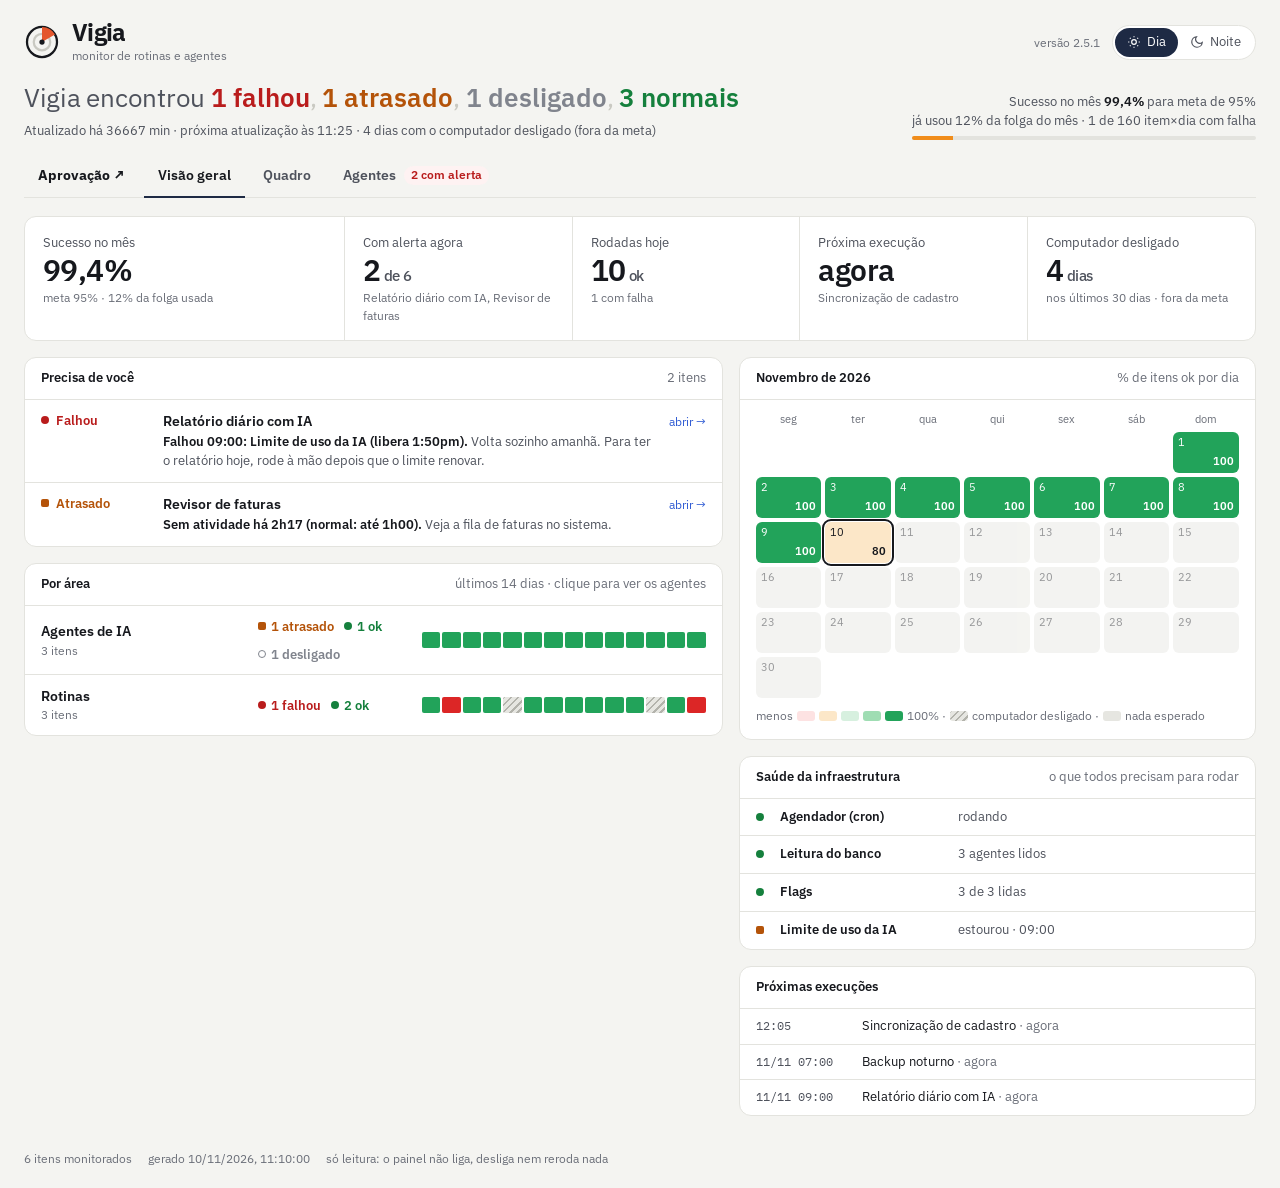
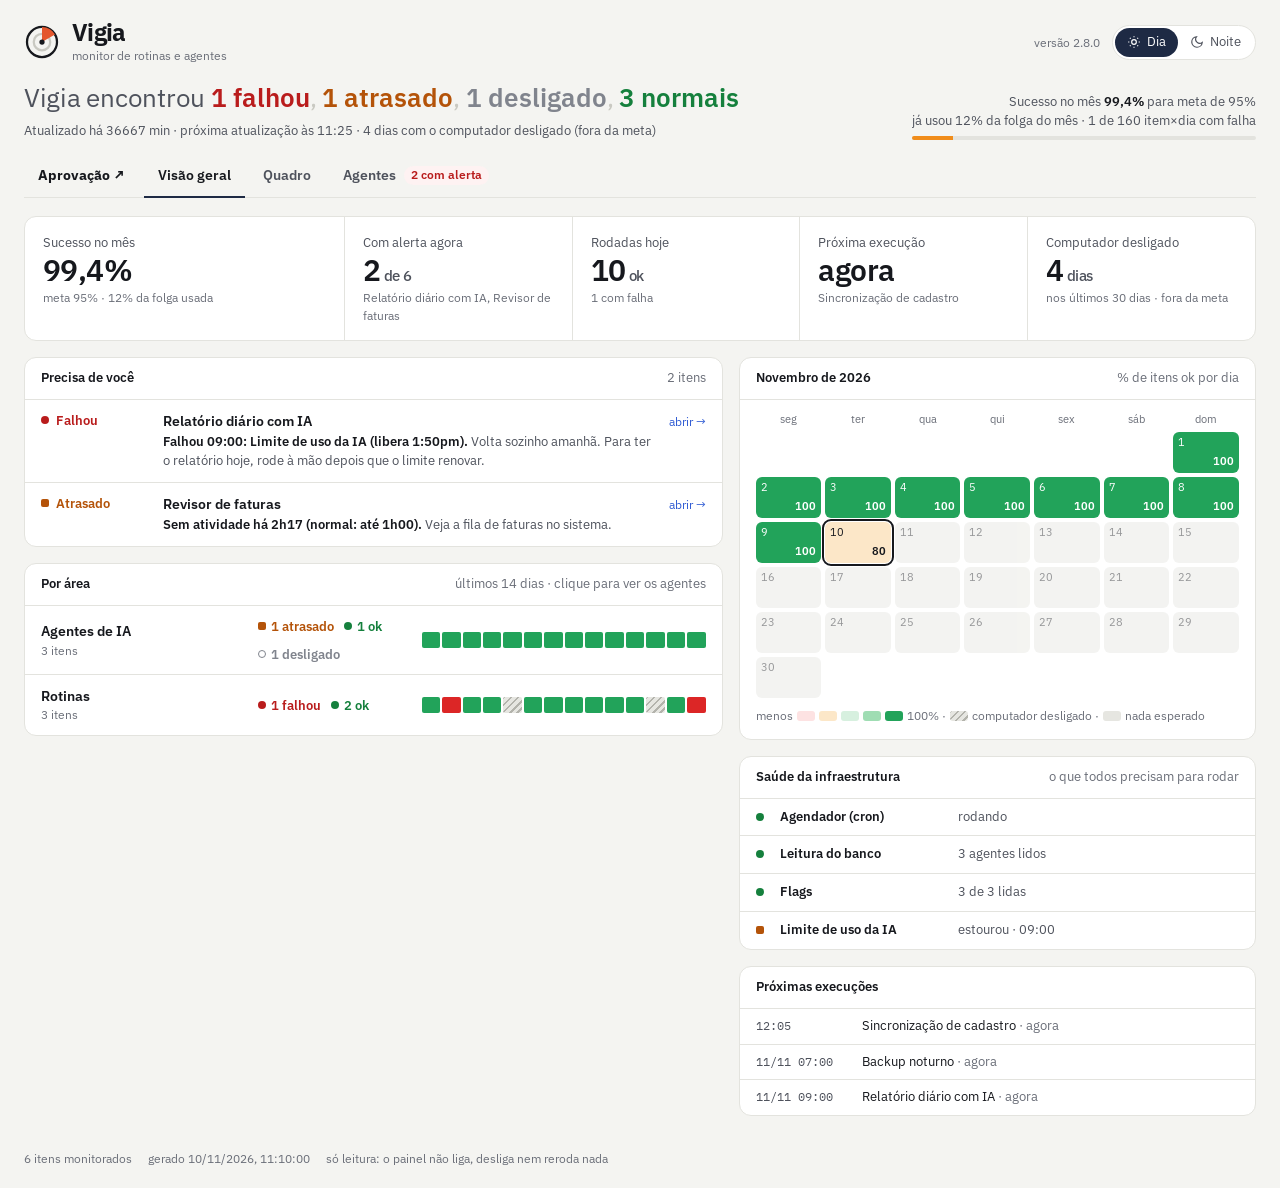
